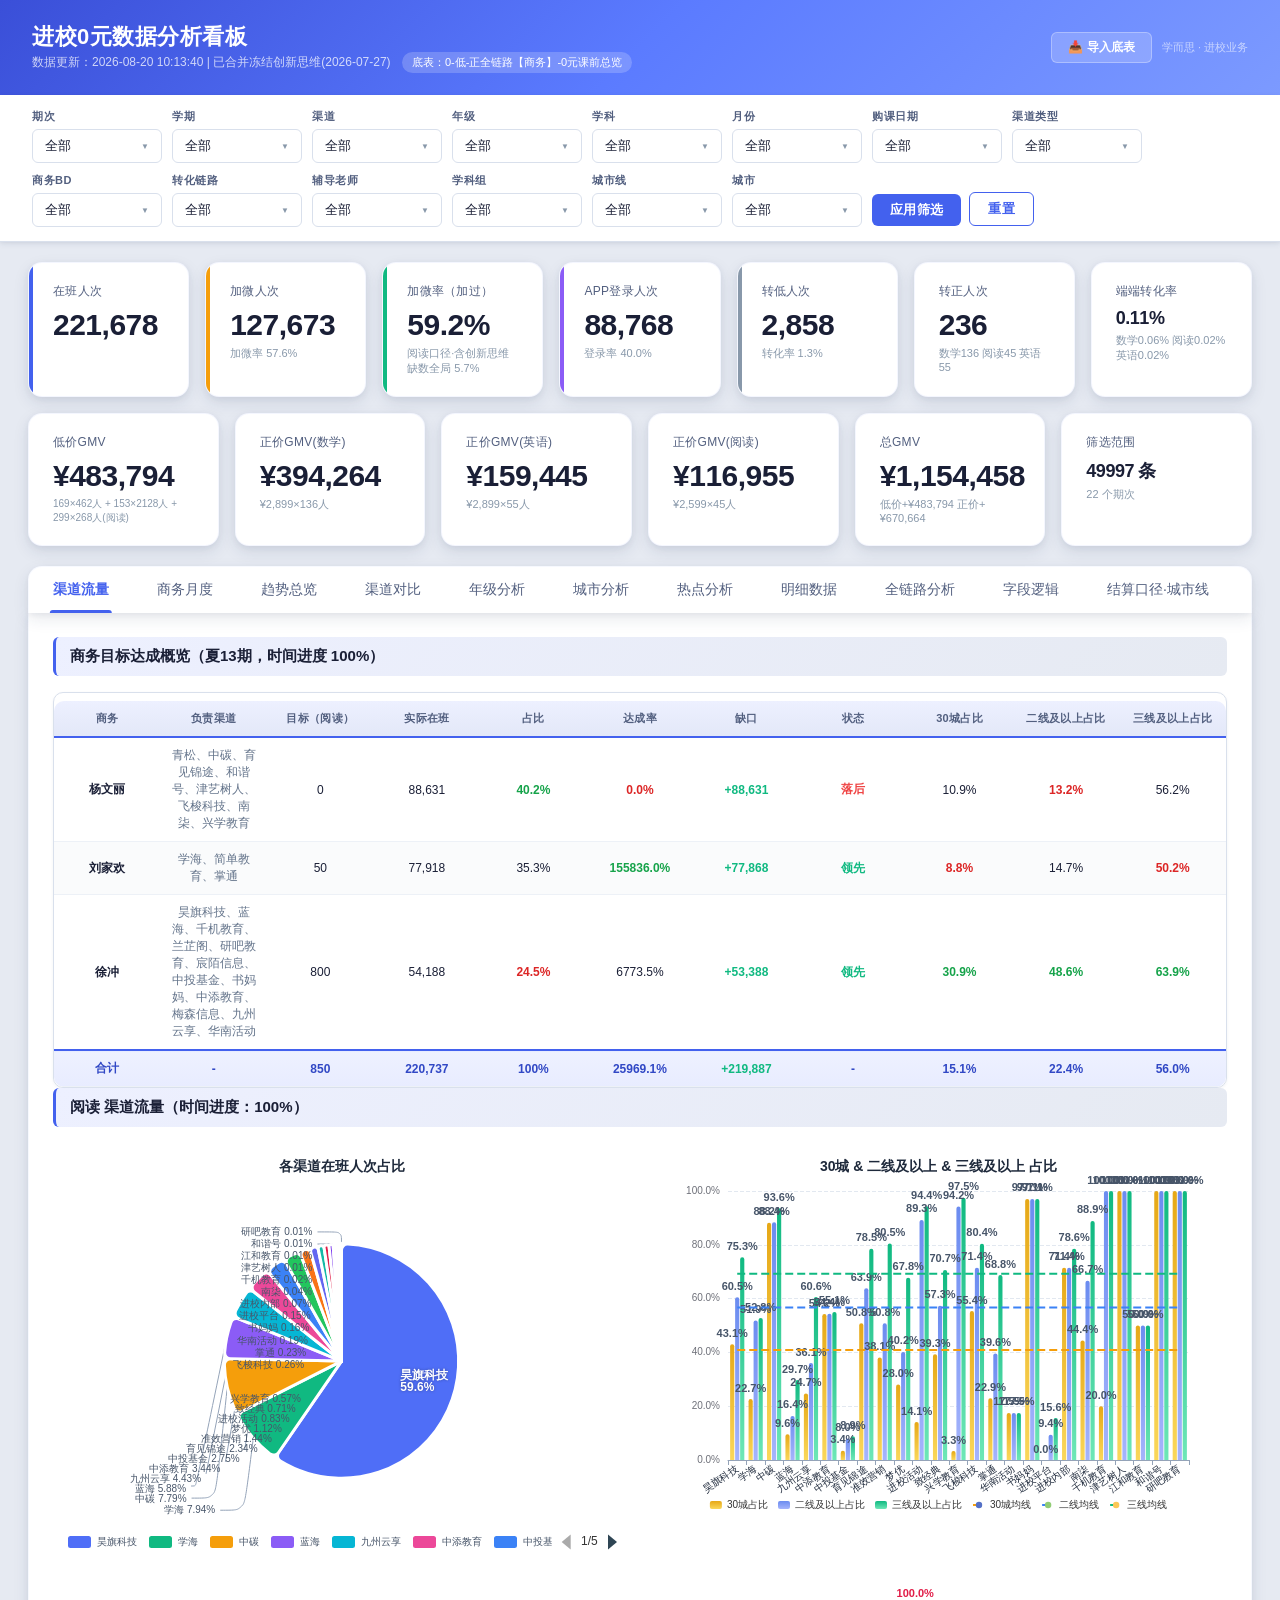
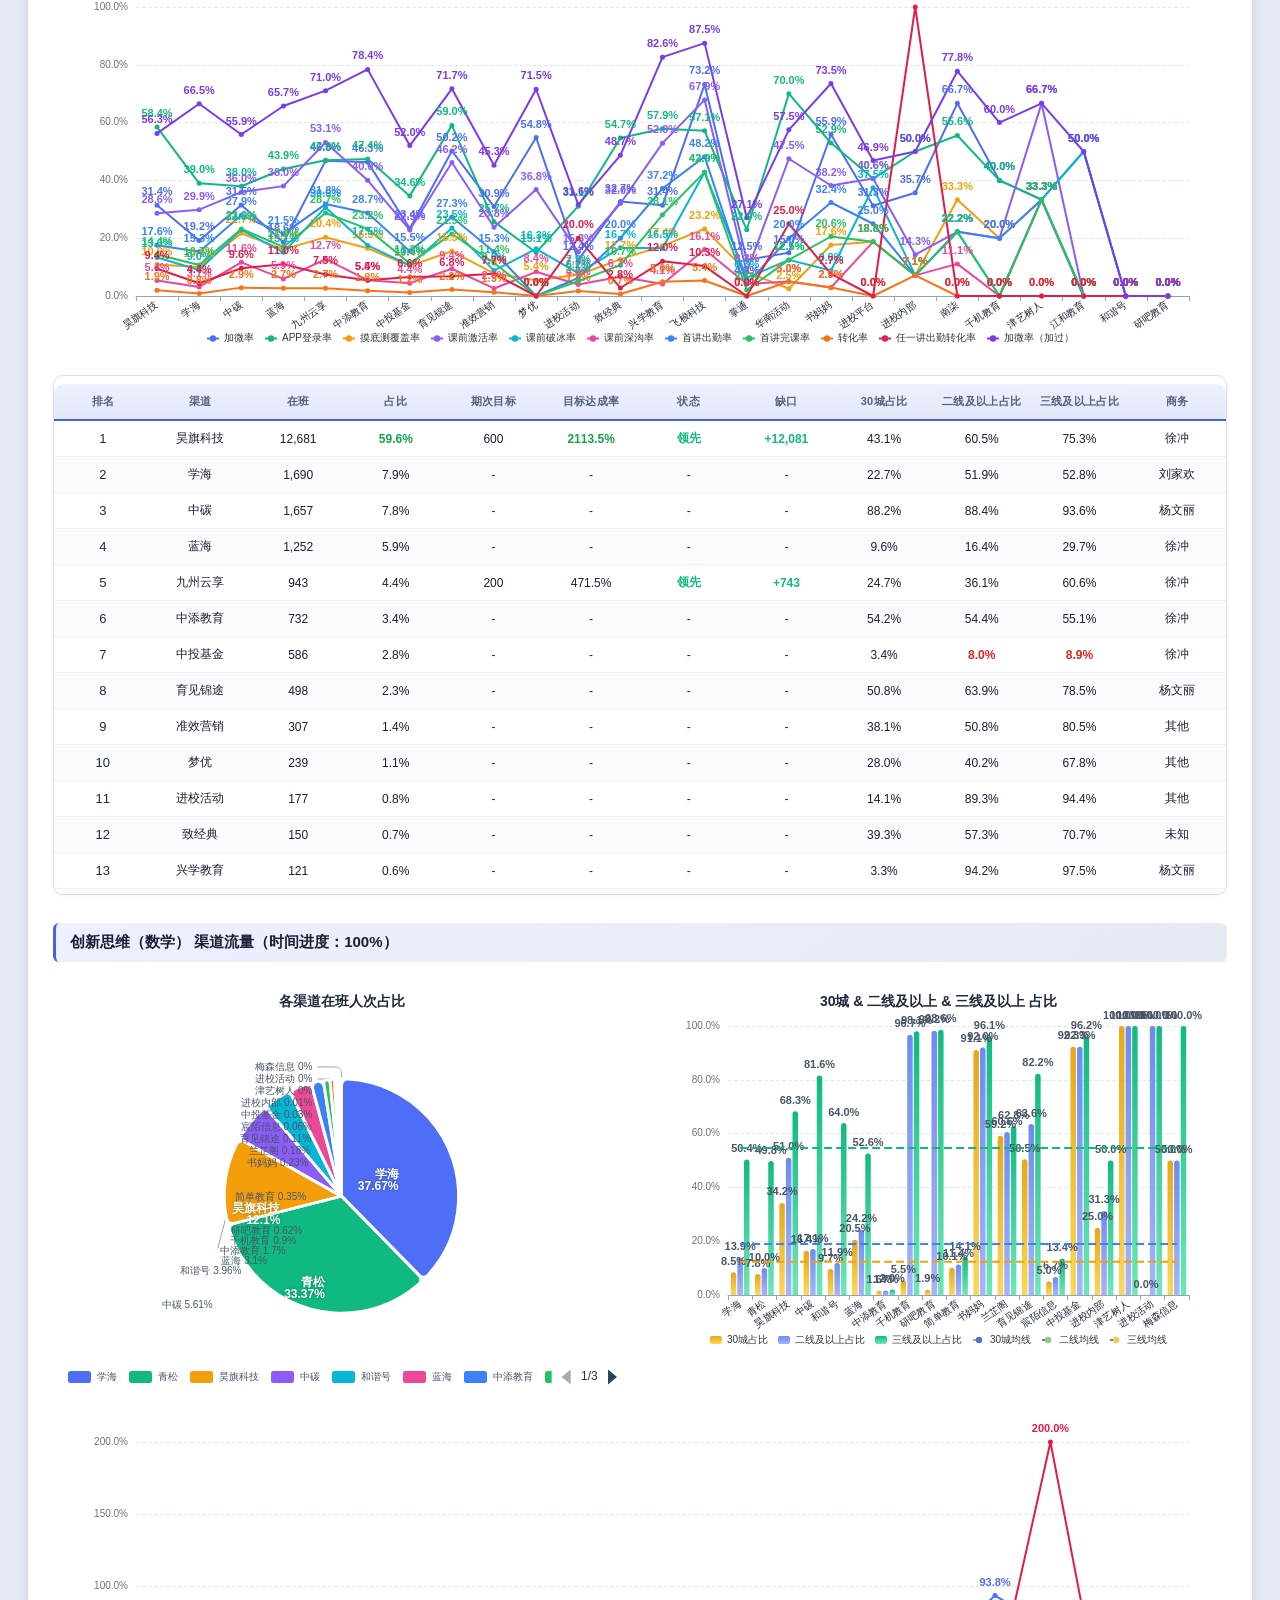
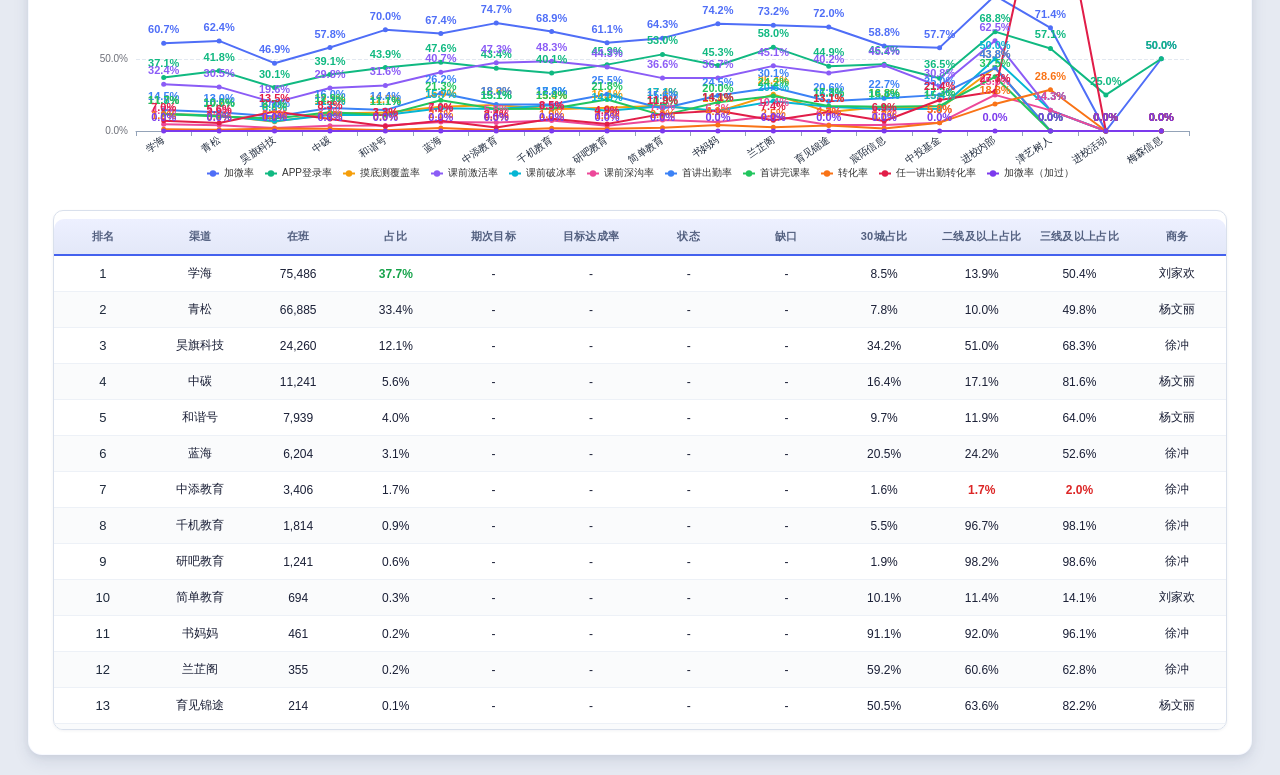
==== index.html @ fed0b04b "fix: 周四起主卡片强制展示数据最新期次，补全夏13-15时间窗口" ====
<!DOCTYPE html>
<html lang="zh-CN">
<head>
<meta charset="UTF-8">
<meta name="viewport" content="width=device-width, initial-scale=1.0">
<title>进校0元数据分析看板</title>
<script>
/*
* Licensed to the Apache Software Foundation (ASF) under one
* or more contributor license agreements.  See the NOTICE file
* distributed with this work for additional information
* regarding copyright ownership.  The ASF licenses this file
* to you under the Apache License, Version 2.0 (the
* "License"); you may not use this file except in compliance
* with the License.  You may obtain a copy of the License at
*
*   http://www.apache.org/licenses/LICENSE-2.0
*
* Unless required by applicable law or agreed to in writing,
* software distributed under the License is distributed on an
* "AS IS" BASIS, WITHOUT WARRANTIES OR CONDITIONS OF ANY
* KIND, either express or implied.  See the License for the
* specific language governing permissions and limitations
* under the License.
*/

!function(t,e){"object"==typeof exports&&"undefined"!=typeof module?e(exports):"function"==typeof define&&define.amd?define(["exports"],e):e((t="undefined"!=typeof globalThis?globalThis:t||self).echarts={})}(this,(function(t){"use strict";
/*! *****************************************************************************
    Copyright (c) Microsoft Corporation.

    Permission to use, copy, modify, and/or distribute this software for any
    purpose with or without fee is hereby granted.

    THE SOFTWARE IS PROVIDED "AS IS" AND THE AUTHOR DISCLAIMS ALL WARRANTIES WITH
    REGARD TO THIS SOFTWARE INCLUDING ALL IMPLIED WARRANTIES OF MERCHANTABILITY
    AND FITNESS. IN NO EVENT SHALL THE AUTHOR BE LIABLE FOR ANY SPECIAL, DIRECT,
    INDIRECT, OR CONSEQUENTIAL DAMAGES OR ANY DAMAGES WHATSOEVER RESULTING FROM
    LOSS OF USE, DATA OR PROFITS, WHETHER IN AN ACTION OF CONTRACT, NEGLIGENCE OR
    OTHER TORTIOUS ACTION, ARISING OUT OF OR IN CONNECTION WITH THE USE OR
    PERFORMANCE OF THIS SOFTWARE.
    ***************************************************************************** */var e=function(t,n){return e=Object.setPrototypeOf||{__proto__:[]}instanceof Array&&function(t,e){t.__proto__=e}||function(t,e){for(var n in e)Object.prototype.hasOwnProperty.call(e,n)&&(t[n]=e[n])},e(t,n)};function n(t,n){if("function"!=typeof n&&null!==n)throw new TypeError("Class extends value "+String(n)+" is not a constructor or null");function i(){this.constructor=t}e(t,n),t.prototype=null===n?Object.create(n):(i.prototype=n.prototype,new i)}var i=function(){this.firefox=!1,this.ie=!1,this.edge=!1,this.newEdge=!1,this.weChat=!1},r=new function(){this.browser=new i,this.node=!1,this.wxa=!1,this.worker=!1,this.svgSupported=!1,this.touchEventsSupported=!1,this.pointerEventsSupported=!1,this.domSupported=!1,this.transformSupported=!1,this.transform3dSupported=!1,this.hasGlobalWindow="undefined"!=typeof window};"object"==typeof wx&&"function"==typeof wx.getSystemInfoSync?(r.wxa=!0,r.touchEventsSupported=!0):"undefined"==typeof document&&"undefined"!=typeof self?r.worker=!0:"undefined"==typeof navigator||0===navigator.userAgent.indexOf("Node.js")?(r.node=!0,r.svgSupported=!0):function(t,e){var n=e.browser,i=t.match(/Firefox\/([\d.]+)/),r=t.match(/MSIE\s([\d.]+)/)||t.match(/Trident\/.+?rv:(([\d.]+))/),o=t.match(/Edge?\/([\d.]+)/),a=/micromessenger/i.test(t);i&&(n.firefox=!0,n.version=i[1]);r&&(n.ie=!0,n.version=r[1]);o&&(n.edge=!0,n.version=o[1],n.newEdge=+o[1].split(".")[0]>18);a&&(n.weChat=!0);e.svgSupported="undefined"!=typeof SVGRect,e.touchEventsSupported="ontouchstart"in window&&!n.ie&&!n.edge,e.pointerEventsSupported="onpointerdown"in window&&(n.edge||n.ie&&+n.version>=11),e.domSupported="undefined"!=typeof document;var s=document.documentElement.style;e.transform3dSupported=(n.ie&&"transition"in s||n.edge||"WebKitCSSMatrix"in window&&"m11"in new WebKitCSSMatrix||"MozPerspective"in s)&&!("OTransition"in s),e.transformSupported=e.transform3dSupported||n.ie&&+n.version>=9}(navigator.userAgent,r);var o="sans-serif",a="12px "+o;var s,l,u=function(t){var e={};if("undefined"==typeof JSON)return e;for(var n=0;n<t.length;n++){var i=String.fromCharCode(n+32),r=(t.charCodeAt(n)-20)/100;e[i]=r}return e}("007LLmW'55;N0500LLLLLLLLLL00NNNLzWW\\\\WQb\\0FWLg\\bWb\\WQ\\WrWWQ000CL5LLFLL0LL**F*gLLLL5F0LF\\FFF5.5N"),h={createCanvas:function(){return"undefined"!=typeof document&&document.createElement("canvas")},measureText:function(t,e){if(!s){var n=h.createCanvas();s=n&&n.getContext("2d")}if(s)return l!==e&&(l=s.font=e||a),s.measureText(t);t=t||"";var i=/(\d+)px/.exec(e=e||a),r=i&&+i[1]||12,o=0;if(e.indexOf("mono")>=0)o=r*t.length;else for(var c=0;c<t.length;c++){var p=u[t[c]];o+=null==p?r:p*r}return{width:o}},loadImage:function(t,e,n){var i=new Image;return i.onload=e,i.onerror=n,i.src=t,i}};function c(t){for(var e in h)t[e]&&(h[e]=t[e])}var p=V(["Function","RegExp","Date","Error","CanvasGradient","CanvasPattern","Image","Canvas"],(function(t,e){return t["[object "+e+"]"]=!0,t}),{}),d=V(["Int8","Uint8","Uint8Clamped","Int16","Uint16","Int32","Uint32","Float32","Float64"],(function(t,e){return t["[object "+e+"Array]"]=!0,t}),{}),f=Object.prototype.toString,g=Array.prototype,y=g.forEach,v=g.filter,m=g.slice,x=g.map,_=function(){}.constructor,b=_?_.prototype:null,w="__proto__",S=2311;function M(){return S++}function I(){for(var t=[],e=0;e<arguments.length;e++)t[e]=arguments[e];"undefined"!=typeof console&&console.error.apply(console,t)}function T(t){if(null==t||"object"!=typeof t)return t;var e=t,n=f.call(t);if("[object Array]"===n){if(!pt(t)){e=[];for(var i=0,r=t.length;i<r;i++)e[i]=T(t[i])}}else if(d[n]){if(!pt(t)){var o=t.constructor;if(o.from)e=o.from(t);else{e=new o(t.length);for(i=0,r=t.length;i<r;i++)e[i]=t[i]}}}else if(!p[n]&&!pt(t)&&!J(t))for(var a in e={},t)t.hasOwnProperty(a)&&a!==w&&(e[a]=T(t[a]));return e}function C(t,e,n){if(!q(e)||!q(t))return n?T(e):t;for(var i in e)if(e.hasOwnProperty(i)&&i!==w){var r=t[i],o=e[i];!q(o)||!q(r)||Y(o)||Y(r)||J(o)||J(r)||K(o)||K(r)||pt(o)||pt(r)?!n&&i in t||(t[i]=T(e[i])):C(r,o,n)}return t}function D(t,e){for(var n=t[0],i=1,r=t.length;i<r;i++)n=C(n,t[i],e);return n}function A(t,e){if(Object.assign)Object.assign(t,e);else for(var n in e)e.hasOwnProperty(n)&&n!==w&&(t[n]=e[n]);return t}function k(t,e,n){for(var i=G(e),r=0;r<i.length;r++){var o=i[r];(n?null!=e[o]:null==t[o])&&(t[o]=e[o])}return t}var L=h.createCanvas;function P(t,e){if(t){if(t.indexOf)return t.indexOf(e);for(var n=0,i=t.length;n<i;n++)if(t[n]===e)return n}return-1}function O(t,e){var n=t.prototype;function i(){}for(var r in i.prototype=e.prototype,t.prototype=new i,n)n.hasOwnProperty(r)&&(t.prototype[r]=n[r]);t.prototype.constructor=t,t.superClass=e}function R(t,e,n){if(t="prototype"in t?t.prototype:t,e="prototype"in e?e.prototype:e,Object.getOwnPropertyNames)for(var i=Object.getOwnPropertyNames(e),r=0;r<i.length;r++){var o=i[r];"constructor"!==o&&(n?null!=e[o]:null==t[o])&&(t[o]=e[o])}else k(t,e,n)}function N(t){return!!t&&("string"!=typeof t&&"number"==typeof t.length)}function E(t,e,n){if(t&&e)if(t.forEach&&t.forEach===y)t.forEach(e,n);else if(t.length===+t.length)for(var i=0,r=t.length;i<r;i++)e.call(n,t[i],i,t);else for(var o in t)t.hasOwnProperty(o)&&e.call(n,t[o],o,t)}function z(t,e,n){if(!t)return[];if(!e)return at(t);if(t.map&&t.map===x)return t.map(e,n);for(var i=[],r=0,o=t.length;r<o;r++)i.push(e.call(n,t[r],r,t));return i}function V(t,e,n,i){if(t&&e){for(var r=0,o=t.length;r<o;r++)n=e.call(i,n,t[r],r,t);return n}}function B(t,e,n){if(!t)return[];if(!e)return at(t);if(t.filter&&t.filter===v)return t.filter(e,n);for(var i=[],r=0,o=t.length;r<o;r++)e.call(n,t[r],r,t)&&i.push(t[r]);return i}function F(t,e,n){if(t&&e)for(var i=0,r=t.length;i<r;i++)if(e.call(n,t[i],i,t))return t[i]}function G(t){if(!t)return[];if(Object.keys)return Object.keys(t);var e=[];for(var n in t)t.hasOwnProperty(n)&&e.push(n);return e}var W=b&&X(b.bind)?b.call.bind(b.bind):function(t,e){for(var n=[],i=2;i<arguments.length;i++)n[i-2]=arguments[i];return function(){return t.apply(e,n.concat(m.call(arguments)))}};function H(t){for(var e=[],n=1;n<arguments.length;n++)e[n-1]=arguments[n];return function(){return t.apply(this,e.concat(m.call(arguments)))}}function Y(t){return Array.isArray?Array.isArray(t):"[object Array]"===f.call(t)}function X(t){return"function"==typeof t}function U(t){return"string"==typeof t}function Z(t){return"[object String]"===f.call(t)}function j(t){return"number"==typeof t}function q(t){var e=typeof t;return"function"===e||!!t&&"object"===e}function K(t){return!!p[f.call(t)]}function $(t){return!!d[f.call(t)]}function J(t){return"object"==typeof t&&"number"==typeof t.nodeType&&"object"==typeof t.ownerDocument}function Q(t){return null!=t.colorStops}function tt(t){return null!=t.image}function et(t){return"[object RegExp]"===f.call(t)}function nt(t){return t!=t}function it(){for(var t=[],e=0;e<arguments.length;e++)t[e]=arguments[e];for(var n=0,i=t.length;n<i;n++)if(null!=t[n])return t[n]}function rt(t,e){return null!=t?t:e}function ot(t,e,n){return null!=t?t:null!=e?e:n}function at(t){for(var e=[],n=1;n<arguments.length;n++)e[n-1]=arguments[n];return m.apply(t,e)}function st(t){if("number"==typeof t)return[t,t,t,t];var e=t.length;return 2===e?[t[0],t[1],t[0],t[1]]:3===e?[t[0],t[1],t[2],t[1]]:t}function lt(t,e){if(!t)throw new Error(e)}function ut(t){return null==t?null:"function"==typeof t.trim?t.trim():t.replace(/^[\s\uFEFF\xA0]+|[\s\uFEFF\xA0]+$/g,"")}var ht="__ec_primitive__";function ct(t){t[ht]=!0}function pt(t){return t[ht]}var dt=function(){function t(){this.data={}}return t.prototype.delete=function(t){var e=this.has(t);return e&&delete this.data[t],e},t.prototype.has=function(t){return this.data.hasOwnProperty(t)},t.prototype.get=function(t){return this.data[t]},t.prototype.set=function(t,e){return this.data[t]=e,this},t.prototype.keys=function(){return G(this.data)},t.prototype.forEach=function(t){var e=this.data;for(var n in e)e.hasOwnProperty(n)&&t(e[n],n)},t}(),ft="function"==typeof Map;var gt=function(){function t(e){var n=Y(e);this.data=ft?new Map:new dt;var i=this;function r(t,e){n?i.set(t,e):i.set(e,t)}e instanceof t?e.each(r):e&&E(e,r)}return t.prototype.hasKey=function(t){return this.data.has(t)},t.prototype.get=function(t){return this.data.get(t)},t.prototype.set=function(t,e){return this.data.set(t,e),e},t.prototype.each=function(t,e){this.data.forEach((function(n,i){t.call(e,n,i)}))},t.prototype.keys=function(){var t=this.data.keys();return ft?Array.from(t):t},t.prototype.removeKey=function(t){this.data.delete(t)},t}();function yt(t){return new gt(t)}function vt(t,e){for(var n=new t.constructor(t.length+e.length),i=0;i<t.length;i++)n[i]=t[i];var r=t.length;for(i=0;i<e.length;i++)n[i+r]=e[i];return n}function mt(t,e){var n;if(Object.create)n=Object.create(t);else{var i=function(){};i.prototype=t,n=new i}return e&&A(n,e),n}function xt(t){var e=t.style;e.webkitUserSelect="none",e.userSelect="none",e.webkitTapHighlightColor="rgba(0,0,0,0)",e["-webkit-touch-callout"]="none"}function _t(t,e){return t.hasOwnProperty(e)}function bt(){}var wt=180/Math.PI,St=Object.freeze({__proto__:null,guid:M,logError:I,clone:T,merge:C,mergeAll:D,extend:A,defaults:k,createCanvas:L,indexOf:P,inherits:O,mixin:R,isArrayLike:N,each:E,map:z,reduce:V,filter:B,find:F,keys:G,bind:W,curry:H,isArray:Y,isFunction:X,isString:U,isStringSafe:Z,isNumber:j,isObject:q,isBuiltInObject:K,isTypedArray:$,isDom:J,isGradientObject:Q,isImagePatternObject:tt,isRegExp:et,eqNaN:nt,retrieve:it,retrieve2:rt,retrieve3:ot,slice:at,normalizeCssArray:st,assert:lt,trim:ut,setAsPrimitive:ct,isPrimitive:pt,HashMap:gt,createHashMap:yt,concatArray:vt,createObject:mt,disableUserSelect:xt,hasOwn:_t,noop:bt,RADIAN_TO_DEGREE:wt});function Mt(t,e){return null==t&&(t=0),null==e&&(e=0),[t,e]}function It(t,e){return t[0]=e[0],t[1]=e[1],t}function Tt(t){return[t[0],t[1]]}function Ct(t,e,n){return t[0]=e,t[1]=n,t}function Dt(t,e,n){return t[0]=e[0]+n[0],t[1]=e[1]+n[1],t}function At(t,e,n,i){return t[0]=e[0]+n[0]*i,t[1]=e[1]+n[1]*i,t}function kt(t,e,n){return t[0]=e[0]-n[0],t[1]=e[1]-n[1],t}function Lt(t){return Math.sqrt(Ot(t))}var Pt=Lt;function Ot(t){return t[0]*t[0]+t[1]*t[1]}var Rt=Ot;function Nt(t,e,n){return t[0]=e[0]*n,t[1]=e[1]*n,t}function Et(t,e){var n=Lt(e);return 0===n?(t[0]=0,t[1]=0):(t[0]=e[0]/n,t[1]=e[1]/n),t}function zt(t,e){return Math.sqrt((t[0]-e[0])*(t[0]-e[0])+(t[1]-e[1])*(t[1]-e[1]))}var Vt=zt;function Bt(t,e){return(t[0]-e[0])*(t[0]-e[0])+(t[1]-e[1])*(t[1]-e[1])}var Ft=Bt;function Gt(t,e,n,i){return t[0]=e[0]+i*(n[0]-e[0]),t[1]=e[1]+i*(n[1]-e[1]),t}function Wt(t,e,n){var i=e[0],r=e[1];return t[0]=n[0]*i+n[2]*r+n[4],t[1]=n[1]*i+n[3]*r+n[5],t}function Ht(t,e,n){return t[0]=Math.min(e[0],n[0]),t[1]=Math.min(e[1],n[1]),t}function Yt(t,e,n){return t[0]=Math.max(e[0],n[0]),t[1]=Math.max(e[1],n[1]),t}var Xt=Object.freeze({__proto__:null,create:Mt,copy:It,clone:Tt,set:Ct,add:Dt,scaleAndAdd:At,sub:kt,len:Lt,length:Pt,lenSquare:Ot,lengthSquare:Rt,mul:function(t,e,n){return t[0]=e[0]*n[0],t[1]=e[1]*n[1],t},div:function(t,e,n){return t[0]=e[0]/n[0],t[1]=e[1]/n[1],t},dot:function(t,e){return t[0]*e[0]+t[1]*e[1]},scale:Nt,normalize:Et,distance:zt,dist:Vt,distanceSquare:Bt,distSquare:Ft,negate:function(t,e){return t[0]=-e[0],t[1]=-e[1],t},lerp:Gt,applyTransform:Wt,min:Ht,max:Yt}),Ut=function(t,e){this.target=t,this.topTarget=e&&e.topTarget},Zt=function(){function t(t){this.handler=t,t.on("mousedown",this._dragStart,this),t.on("mousemove",this._drag,this),t.on("mouseup",this._dragEnd,this)}return t.prototype._dragStart=function(t){for(var e=t.target;e&&!e.draggable;)e=e.parent||e.__hostTarget;e&&(this._draggingTarget=e,e.dragging=!0,this._x=t.offsetX,this._y=t.offsetY,this.handler.dispatchToElement(new Ut(e,t),"dragstart",t.event))},t.prototype._drag=function(t){var e=this._draggingTarget;if(e){var n=t.offsetX,i=t.offsetY,r=n-this._x,o=i-this._y;this._x=n,this._y=i,e.drift(r,o,t),this.handler.dispatchToElement(new Ut(e,t),"drag",t.event);var a=this.handler.findHover(n,i,e).target,s=this._dropTarget;this._dropTarget=a,e!==a&&(s&&a!==s&&this.handler.dispatchToElement(new Ut(s,t),"dragleave",t.event),a&&a!==s&&this.handler.dispatchToElement(new Ut(a,t),"dragenter",t.event))}},t.prototype._dragEnd=function(t){var e=this._draggingTarget;e&&(e.dragging=!1),this.handler.dispatchToElement(new Ut(e,t),"dragend",t.event),this._dropTarget&&this.handler.dispatchToElement(new Ut(this._dropTarget,t),"drop",t.event),this._draggingTarget=null,this._dropTarget=null},t}(),jt=function(){function t(t){t&&(this._$eventProcessor=t)}return t.prototype.on=function(t,e,n,i){this._$handlers||(this._$handlers={});var r=this._$handlers;if("function"==typeof e&&(i=n,n=e,e=null),!n||!t)return this;var o=this._$eventProcessor;null!=e&&o&&o.normalizeQuery&&(e=o.normalizeQuery(e)),r[t]||(r[t]=[]);for(var a=0;a<r[t].length;a++)if(r[t][a].h===n)return this;var s={h:n,query:e,ctx:i||this,callAtLast:n.zrEventfulCallAtLast},l=r[t].length-1,u=r[t][l];return u&&u.callAtLast?r[t].splice(l,0,s):r[t].push(s),this},t.prototype.isSilent=function(t){var e=this._$handlers;return!e||!e[t]||!e[t].length},t.prototype.off=function(t,e){var n=this._$handlers;if(!n)return this;if(!t)return this._$handlers={},this;if(e){if(n[t]){for(var i=[],r=0,o=n[t].length;r<o;r++)n[t][r].h!==e&&i.push(n[t][r]);n[t]=i}n[t]&&0===n[t].length&&delete n[t]}else delete n[t];return this},t.prototype.trigger=function(t){for(var e=[],n=1;n<arguments.length;n++)e[n-1]=arguments[n];if(!this._$handlers)return this;var i=this._$handlers[t],r=this._$eventProcessor;if(i)for(var o=e.length,a=i.length,s=0;s<a;s++){var l=i[s];if(!r||!r.filter||null==l.query||r.filter(t,l.query))switch(o){case 0:l.h.call(l.ctx);break;case 1:l.h.call(l.ctx,e[0]);break;case 2:l.h.call(l.ctx,e[0],e[1]);break;default:l.h.apply(l.ctx,e)}}return r&&r.afterTrigger&&r.afterTrigger(t),this},t.prototype.triggerWithContext=function(t){for(var e=[],n=1;n<arguments.length;n++)e[n-1]=arguments[n];if(!this._$handlers)return this;var i=this._$handlers[t],r=this._$eventProcessor;if(i)for(var o=e.length,a=e[o-1],s=i.length,l=0;l<s;l++){var u=i[l];if(!r||!r.filter||null==u.query||r.filter(t,u.query))switch(o){case 0:u.h.call(a);break;case 1:u.h.call(a,e[0]);break;case 2:u.h.call(a,e[0],e[1]);break;default:u.h.apply(a,e.slice(1,o-1))}}return r&&r.afterTrigger&&r.afterTrigger(t),this},t}(),qt=Math.log(2);function Kt(t,e,n,i,r,o){var a=i+"-"+r,s=t.length;if(o.hasOwnProperty(a))return o[a];if(1===e){var l=Math.round(Math.log((1<<s)-1&~r)/qt);return t[n][l]}for(var u=i|1<<n,h=n+1;i&1<<h;)h++;for(var c=0,p=0,d=0;p<s;p++){var f=1<<p;f&r||(c+=(d%2?-1:1)*t[n][p]*Kt(t,e-1,h,u,r|f,o),d++)}return o[a]=c,c}function $t(t,e){var n=[[t[0],t[1],1,0,0,0,-e[0]*t[0],-e[0]*t[1]],[0,0,0,t[0],t[1],1,-e[1]*t[0],-e[1]*t[1]],[t[2],t[3],1,0,0,0,-e[2]*t[2],-e[2]*t[3]],[0,0,0,t[2],t[3],1,-e[3]*t[2],-e[3]*t[3]],[t[4],t[5],1,0,0,0,-e[4]*t[4],-e[4]*t[5]],[0,0,0,t[4],t[5],1,-e[5]*t[4],-e[5]*t[5]],[t[6],t[7],1,0,0,0,-e[6]*t[6],-e[6]*t[7]],[0,0,0,t[6],t[7],1,-e[7]*t[6],-e[7]*t[7]]],i={},r=Kt(n,8,0,0,0,i);if(0!==r){for(var o=[],a=0;a<8;a++)for(var s=0;s<8;s++)null==o[s]&&(o[s]=0),o[s]+=((a+s)%2?-1:1)*Kt(n,7,0===a?1:0,1<<a,1<<s,i)/r*e[a];return function(t,e,n){var i=e*o[6]+n*o[7]+1;t[0]=(e*o[0]+n*o[1]+o[2])/i,t[1]=(e*o[3]+n*o[4]+o[5])/i}}}var Jt="___zrEVENTSAVED",Qt=[];function te(t,e,n,i,o){if(e.getBoundingClientRect&&r.domSupported&&!ee(e)){var a=e[Jt]||(e[Jt]={}),s=function(t,e){var n=e.markers;if(n)return n;n=e.markers=[];for(var i=["left","right"],r=["top","bottom"],o=0;o<4;o++){var a=document.createElement("div"),s=o%2,l=(o>>1)%2;a.style.cssText=["position: absolute","visibility: hidden","padding: 0","margin: 0","border-width: 0","user-select: none","width:0","height:0",i[s]+":0",r[l]+":0",i[1-s]+":auto",r[1-l]+":auto",""].join("!important;"),t.appendChild(a),n.push(a)}return n}(e,a),l=function(t,e,n){for(var i=n?"invTrans":"trans",r=e[i],o=e.srcCoords,a=[],s=[],l=!0,u=0;u<4;u++){var h=t[u].getBoundingClientRect(),c=2*u,p=h.left,d=h.top;a.push(p,d),l=l&&o&&p===o[c]&&d===o[c+1],s.push(t[u].offsetLeft,t[u].offsetTop)}return l&&r?r:(e.srcCoords=a,e[i]=n?$t(s,a):$t(a,s))}(s,a,o);if(l)return l(t,n,i),!0}return!1}function ee(t){return"CANVAS"===t.nodeName.toUpperCase()}var ne=/([&<>"'])/g,ie={"&":"&amp;","<":"&lt;",">":"&gt;",'"':"&quot;","'":"&#39;"};function re(t){return null==t?"":(t+"").replace(ne,(function(t,e){return ie[e]}))}var oe=/^(?:mouse|pointer|contextmenu|drag|drop)|click/,ae=[],se=r.browser.firefox&&+r.browser.version.split(".")[0]<39;function le(t,e,n,i){return n=n||{},i?ue(t,e,n):se&&null!=e.layerX&&e.layerX!==e.offsetX?(n.zrX=e.layerX,n.zrY=e.layerY):null!=e.offsetX?(n.zrX=e.offsetX,n.zrY=e.offsetY):ue(t,e,n),n}function ue(t,e,n){if(r.domSupported&&t.getBoundingClientRect){var i=e.clientX,o=e.clientY;if(ee(t)){var a=t.getBoundingClientRect();return n.zrX=i-a.left,void(n.zrY=o-a.top)}if(te(ae,t,i,o))return n.zrX=ae[0],void(n.zrY=ae[1])}n.zrX=n.zrY=0}function he(t){return t||window.event}function ce(t,e,n){if(null!=(e=he(e)).zrX)return e;var i=e.type;if(i&&i.indexOf("touch")>=0){var r="touchend"!==i?e.targetTouches[0]:e.changedTouches[0];r&&le(t,r,e,n)}else{le(t,e,e,n);var o=function(t){var e=t.wheelDelta;if(e)return e;var n=t.deltaX,i=t.deltaY;if(null==n||null==i)return e;return 3*(0!==i?Math.abs(i):Math.abs(n))*(i>0?-1:i<0?1:n>0?-1:1)}(e);e.zrDelta=o?o/120:-(e.detail||0)/3}var a=e.button;return null==e.which&&void 0!==a&&oe.test(e.type)&&(e.which=1&a?1:2&a?3:4&a?2:0),e}function pe(t,e,n,i){t.addEventListener(e,n,i)}var de=function(t){t.preventDefault(),t.stopPropagation(),t.cancelBubble=!0};function fe(t){return 2===t.which||3===t.which}var ge=function(){function t(){this._track=[]}return t.prototype.recognize=function(t,e,n){return this._doTrack(t,e,n),this._recognize(t)},t.prototype.clear=function(){return this._track.length=0,this},t.prototype._doTrack=function(t,e,n){var i=t.touches;if(i){for(var r={points:[],touches:[],target:e,event:t},o=0,a=i.length;o<a;o++){var s=i[o],l=le(n,s,{});r.points.push([l.zrX,l.zrY]),r.touches.push(s)}this._track.push(r)}},t.prototype._recognize=function(t){for(var e in ve)if(ve.hasOwnProperty(e)){var n=ve[e](this._track,t);if(n)return n}},t}();function ye(t){var e=t[1][0]-t[0][0],n=t[1][1]-t[0][1];return Math.sqrt(e*e+n*n)}var ve={pinch:function(t,e){var n=t.length;if(n){var i,r=(t[n-1]||{}).points,o=(t[n-2]||{}).points||r;if(o&&o.length>1&&r&&r.length>1){var a=ye(r)/ye(o);!isFinite(a)&&(a=1),e.pinchScale=a;var s=[((i=r)[0][0]+i[1][0])/2,(i[0][1]+i[1][1])/2];return e.pinchX=s[0],e.pinchY=s[1],{type:"pinch",target:t[0].target,event:e}}}}};function me(){return[1,0,0,1,0,0]}function xe(t){return t[0]=1,t[1]=0,t[2]=0,t[3]=1,t[4]=0,t[5]=0,t}function _e(t,e){return t[0]=e[0],t[1]=e[1],t[2]=e[2],t[3]=e[3],t[4]=e[4],t[5]=e[5],t}function be(t,e,n){var i=e[0]*n[0]+e[2]*n[1],r=e[1]*n[0]+e[3]*n[1],o=e[0]*n[2]+e[2]*n[3],a=e[1]*n[2]+e[3]*n[3],s=e[0]*n[4]+e[2]*n[5]+e[4],l=e[1]*n[4]+e[3]*n[5]+e[5];return t[0]=i,t[1]=r,t[2]=o,t[3]=a,t[4]=s,t[5]=l,t}function we(t,e,n){return t[0]=e[0],t[1]=e[1],t[2]=e[2],t[3]=e[3],t[4]=e[4]+n[0],t[5]=e[5]+n[1],t}function Se(t,e,n,i){void 0===i&&(i=[0,0]);var r=e[0],o=e[2],a=e[4],s=e[1],l=e[3],u=e[5],h=Math.sin(n),c=Math.cos(n);return t[0]=r*c+s*h,t[1]=-r*h+s*c,t[2]=o*c+l*h,t[3]=-o*h+c*l,t[4]=c*(a-i[0])+h*(u-i[1])+i[0],t[5]=c*(u-i[1])-h*(a-i[0])+i[1],t}function Me(t,e,n){var i=n[0],r=n[1];return t[0]=e[0]*i,t[1]=e[1]*r,t[2]=e[2]*i,t[3]=e[3]*r,t[4]=e[4]*i,t[5]=e[5]*r,t}function Ie(t,e){var n=e[0],i=e[2],r=e[4],o=e[1],a=e[3],s=e[5],l=n*a-o*i;return l?(l=1/l,t[0]=a*l,t[1]=-o*l,t[2]=-i*l,t[3]=n*l,t[4]=(i*s-a*r)*l,t[5]=(o*r-n*s)*l,t):null}function Te(t){var e=[1,0,0,1,0,0];return _e(e,t),e}var Ce=Object.freeze({__proto__:null,create:me,identity:xe,copy:_e,mul:be,translate:we,rotate:Se,scale:Me,invert:Ie,clone:Te}),De=function(){function t(t,e){this.x=t||0,this.y=e||0}return t.prototype.copy=function(t){return this.x=t.x,this.y=t.y,this},t.prototype.clone=function(){return new t(this.x,this.y)},t.prototype.set=function(t,e){return this.x=t,this.y=e,this},t.prototype.equal=function(t){return t.x===this.x&&t.y===this.y},t.prototype.add=function(t){return this.x+=t.x,this.y+=t.y,this},t.prototype.scale=function(t){this.x*=t,this.y*=t},t.prototype.scaleAndAdd=function(t,e){this.x+=t.x*e,this.y+=t.y*e},t.prototype.sub=function(t){return this.x-=t.x,this.y-=t.y,this},t.prototype.dot=function(t){return this.x*t.x+this.y*t.y},t.prototype.len=function(){return Math.sqrt(this.x*this.x+this.y*this.y)},t.prototype.lenSquare=function(){return this.x*this.x+this.y*this.y},t.prototype.normalize=function(){var t=this.len();return this.x/=t,this.y/=t,this},t.prototype.distance=function(t){var e=this.x-t.x,n=this.y-t.y;return Math.sqrt(e*e+n*n)},t.prototype.distanceSquare=function(t){var e=this.x-t.x,n=this.y-t.y;return e*e+n*n},t.prototype.negate=function(){return this.x=-this.x,this.y=-this.y,this},t.prototype.transform=function(t){if(t){var e=this.x,n=this.y;return this.x=t[0]*e+t[2]*n+t[4],this.y=t[1]*e+t[3]*n+t[5],this}},t.prototype.toArray=function(t){return t[0]=this.x,t[1]=this.y,t},t.prototype.fromArray=function(t){this.x=t[0],this.y=t[1]},t.set=function(t,e,n){t.x=e,t.y=n},t.copy=function(t,e){t.x=e.x,t.y=e.y},t.len=function(t){return Math.sqrt(t.x*t.x+t.y*t.y)},t.lenSquare=function(t){return t.x*t.x+t.y*t.y},t.dot=function(t,e){return t.x*e.x+t.y*e.y},t.add=function(t,e,n){t.x=e.x+n.x,t.y=e.y+n.y},t.sub=function(t,e,n){t.x=e.x-n.x,t.y=e.y-n.y},t.scale=function(t,e,n){t.x=e.x*n,t.y=e.y*n},t.scaleAndAdd=function(t,e,n,i){t.x=e.x+n.x*i,t.y=e.y+n.y*i},t.lerp=function(t,e,n,i){var r=1-i;t.x=r*e.x+i*n.x,t.y=r*e.y+i*n.y},t}(),Ae=Math.min,ke=Math.max,Le=new De,Pe=new De,Oe=new De,Re=new De,Ne=new De,Ee=new De,ze=function(){function t(t,e,n,i){n<0&&(t+=n,n=-n),i<0&&(e+=i,i=-i),this.x=t,this.y=e,this.width=n,this.height=i}return t.prototype.union=function(t){var e=Ae(t.x,this.x),n=Ae(t.y,this.y);isFinite(this.x)&&isFinite(this.width)?this.width=ke(t.x+t.width,this.x+this.width)-e:this.width=t.width,isFinite(this.y)&&isFinite(this.height)?this.height=ke(t.y+t.height,this.y+this.height)-n:this.height=t.height,this.x=e,this.y=n},t.prototype.applyTransform=function(e){t.applyTransform(this,this,e)},t.prototype.calculateTransform=function(t){var e=this,n=t.width/e.width,i=t.height/e.height,r=[1,0,0,1,0,0];return we(r,r,[-e.x,-e.y]),Me(r,r,[n,i]),we(r,r,[t.x,t.y]),r},t.prototype.intersect=function(e,n){if(!e)return!1;e instanceof t||(e=t.create(e));var i=this,r=i.x,o=i.x+i.width,a=i.y,s=i.y+i.height,l=e.x,u=e.x+e.width,h=e.y,c=e.y+e.height,p=!(o<l||u<r||s<h||c<a);if(n){var d=1/0,f=0,g=Math.abs(o-l),y=Math.abs(u-r),v=Math.abs(s-h),m=Math.abs(c-a),x=Math.min(g,y),_=Math.min(v,m);o<l||u<r?x>f&&(f=x,g<y?De.set(Ee,-g,0):De.set(Ee,y,0)):x<d&&(d=x,g<y?De.set(Ne,g,0):De.set(Ne,-y,0)),s<h||c<a?_>f&&(f=_,v<m?De.set(Ee,0,-v):De.set(Ee,0,m)):x<d&&(d=x,v<m?De.set(Ne,0,v):De.set(Ne,0,-m))}return n&&De.copy(n,p?Ne:Ee),p},t.prototype.contain=function(t,e){var n=this;return t>=n.x&&t<=n.x+n.width&&e>=n.y&&e<=n.y+n.height},t.prototype.clone=function(){return new t(this.x,this.y,this.width,this.height)},t.prototype.copy=function(e){t.copy(this,e)},t.prototype.plain=function(){return{x:this.x,y:this.y,width:this.width,height:this.height}},t.prototype.isFinite=function(){return isFinite(this.x)&&isFinite(this.y)&&isFinite(this.width)&&isFinite(this.height)},t.prototype.isZero=function(){return 0===this.width||0===this.height},t.create=function(e){return new t(e.x,e.y,e.width,e.height)},t.copy=function(t,e){t.x=e.x,t.y=e.y,t.width=e.width,t.height=e.height},t.applyTransform=function(e,n,i){if(i){if(i[1]<1e-5&&i[1]>-1e-5&&i[2]<1e-5&&i[2]>-1e-5){var r=i[0],o=i[3],a=i[4],s=i[5];return e.x=n.x*r+a,e.y=n.y*o+s,e.width=n.width*r,e.height=n.height*o,e.width<0&&(e.x+=e.width,e.width=-e.width),void(e.height<0&&(e.y+=e.height,e.height=-e.height))}Le.x=Oe.x=n.x,Le.y=Re.y=n.y,Pe.x=Re.x=n.x+n.width,Pe.y=Oe.y=n.y+n.height,Le.transform(i),Re.transform(i),Pe.transform(i),Oe.transform(i),e.x=Ae(Le.x,Pe.x,Oe.x,Re.x),e.y=Ae(Le.y,Pe.y,Oe.y,Re.y);var l=ke(Le.x,Pe.x,Oe.x,Re.x),u=ke(Le.y,Pe.y,Oe.y,Re.y);e.width=l-e.x,e.height=u-e.y}else e!==n&&t.copy(e,n)},t}(),Ve="silent";function Be(){de(this.event)}var Fe=function(t){function e(){var e=null!==t&&t.apply(this,arguments)||this;return e.handler=null,e}return n(e,t),e.prototype.dispose=function(){},e.prototype.setCursor=function(){},e}(jt),Ge=function(t,e){this.x=t,this.y=e},We=["click","dblclick","mousewheel","mouseout","mouseup","mousedown","mousemove","contextmenu"],He=new ze(0,0,0,0),Ye=function(t){function e(e,n,i,r,o){var a=t.call(this)||this;return a._hovered=new Ge(0,0),a.storage=e,a.painter=n,a.painterRoot=r,a._pointerSize=o,i=i||new Fe,a.proxy=null,a.setHandlerProxy(i),a._draggingMgr=new Zt(a),a}return n(e,t),e.prototype.setHandlerProxy=function(t){this.proxy&&this.proxy.dispose(),t&&(E(We,(function(e){t.on&&t.on(e,this[e],this)}),this),t.handler=this),this.proxy=t},e.prototype.mousemove=function(t){var e=t.zrX,n=t.zrY,i=Ze(this,e,n),r=this._hovered,o=r.target;o&&!o.__zr&&(o=(r=this.findHover(r.x,r.y)).target);var a=this._hovered=i?new Ge(e,n):this.findHover(e,n),s=a.target,l=this.proxy;l.setCursor&&l.setCursor(s?s.cursor:"default"),o&&s!==o&&this.dispatchToElement(r,"mouseout",t),this.dispatchToElement(a,"mousemove",t),s&&s!==o&&this.dispatchToElement(a,"mouseover",t)},e.prototype.mouseout=function(t){var e=t.zrEventControl;"only_globalout"!==e&&this.dispatchToElement(this._hovered,"mouseout",t),"no_globalout"!==e&&this.trigger("globalout",{type:"globalout",event:t})},e.prototype.resize=function(){this._hovered=new Ge(0,0)},e.prototype.dispatch=function(t,e){var n=this[t];n&&n.call(this,e)},e.prototype.dispose=function(){this.proxy.dispose(),this.storage=null,this.proxy=null,this.painter=null},e.prototype.setCursorStyle=function(t){var e=this.proxy;e.setCursor&&e.setCursor(t)},e.prototype.dispatchToElement=function(t,e,n){var i=(t=t||{}).target;if(!i||!i.silent){for(var r="on"+e,o=function(t,e,n){return{type:t,event:n,target:e.target,topTarget:e.topTarget,cancelBubble:!1,offsetX:n.zrX,offsetY:n.zrY,gestureEvent:n.gestureEvent,pinchX:n.pinchX,pinchY:n.pinchY,pinchScale:n.pinchScale,wheelDelta:n.zrDelta,zrByTouch:n.zrByTouch,which:n.which,stop:Be}}(e,t,n);i&&(i[r]&&(o.cancelBubble=!!i[r].call(i,o)),i.trigger(e,o),i=i.__hostTarget?i.__hostTarget:i.parent,!o.cancelBubble););o.cancelBubble||(this.trigger(e,o),this.painter&&this.painter.eachOtherLayer&&this.painter.eachOtherLayer((function(t){"function"==typeof t[r]&&t[r].call(t,o),t.trigger&&t.trigger(e,o)})))}},e.prototype.findHover=function(t,e,n){var i=this.storage.getDisplayList(),r=new Ge(t,e);if(Ue(i,r,t,e,n),this._pointerSize&&!r.target){for(var o=[],a=this._pointerSize,s=a/2,l=new ze(t-s,e-s,a,a),u=i.length-1;u>=0;u--){var h=i[u];h===n||h.ignore||h.ignoreCoarsePointer||h.parent&&h.parent.ignoreCoarsePointer||(He.copy(h.getBoundingRect()),h.transform&&He.applyTransform(h.transform),He.intersect(l)&&o.push(h))}if(o.length)for(var c=Math.PI/12,p=2*Math.PI,d=0;d<s;d+=4)for(var f=0;f<p;f+=c){if(Ue(o,r,t+d*Math.cos(f),e+d*Math.sin(f),n),r.target)return r}}return r},e.prototype.processGesture=function(t,e){this._gestureMgr||(this._gestureMgr=new ge);var n=this._gestureMgr;"start"===e&&n.clear();var i=n.recognize(t,this.findHover(t.zrX,t.zrY,null).target,this.proxy.dom);if("end"===e&&n.clear(),i){var r=i.type;t.gestureEvent=r;var o=new Ge;o.target=i.target,this.dispatchToElement(o,r,i.event)}},e}(jt);function Xe(t,e,n){if(t[t.rectHover?"rectContain":"contain"](e,n)){for(var i=t,r=void 0,o=!1;i;){if(i.ignoreClip&&(o=!0),!o){var a=i.getClipPath();if(a&&!a.contain(e,n))return!1}i.silent&&(r=!0);var s=i.__hostTarget;i=s||i.parent}return!r||Ve}return!1}function Ue(t,e,n,i,r){for(var o=t.length-1;o>=0;o--){var a=t[o],s=void 0;if(a!==r&&!a.ignore&&(s=Xe(a,n,i))&&(!e.topTarget&&(e.topTarget=a),s!==Ve)){e.target=a;break}}}function Ze(t,e,n){var i=t.painter;return e<0||e>i.getWidth()||n<0||n>i.getHeight()}E(["click","mousedown","mouseup","mousewheel","dblclick","contextmenu"],(function(t){Ye.prototype[t]=function(e){var n,i,r=e.zrX,o=e.zrY,a=Ze(this,r,o);if("mouseup"===t&&a||(i=(n=this.findHover(r,o)).target),"mousedown"===t)this._downEl=i,this._downPoint=[e.zrX,e.zrY],this._upEl=i;else if("mouseup"===t)this._upEl=i;else if("click"===t){if(this._downEl!==this._upEl||!this._downPoint||Vt(this._downPoint,[e.zrX,e.zrY])>4)return;this._downPoint=null}this.dispatchToElement(n,t,e)}}));function je(t,e,n,i){var r=e+1;if(r===n)return 1;if(i(t[r++],t[e])<0){for(;r<n&&i(t[r],t[r-1])<0;)r++;!function(t,e,n){n--;for(;e<n;){var i=t[e];t[e++]=t[n],t[n--]=i}}(t,e,r)}else for(;r<n&&i(t[r],t[r-1])>=0;)r++;return r-e}function qe(t,e,n,i,r){for(i===e&&i++;i<n;i++){for(var o,a=t[i],s=e,l=i;s<l;)r(a,t[o=s+l>>>1])<0?l=o:s=o+1;var u=i-s;switch(u){case 3:t[s+3]=t[s+2];case 2:t[s+2]=t[s+1];case 1:t[s+1]=t[s];break;default:for(;u>0;)t[s+u]=t[s+u-1],u--}t[s]=a}}function Ke(t,e,n,i,r,o){var a=0,s=0,l=1;if(o(t,e[n+r])>0){for(s=i-r;l<s&&o(t,e[n+r+l])>0;)a=l,(l=1+(l<<1))<=0&&(l=s);l>s&&(l=s),a+=r,l+=r}else{for(s=r+1;l<s&&o(t,e[n+r-l])<=0;)a=l,(l=1+(l<<1))<=0&&(l=s);l>s&&(l=s);var u=a;a=r-l,l=r-u}for(a++;a<l;){var h=a+(l-a>>>1);o(t,e[n+h])>0?a=h+1:l=h}return l}function $e(t,e,n,i,r,o){var a=0,s=0,l=1;if(o(t,e[n+r])<0){for(s=r+1;l<s&&o(t,e[n+r-l])<0;)a=l,(l=1+(l<<1))<=0&&(l=s);l>s&&(l=s);var u=a;a=r-l,l=r-u}else{for(s=i-r;l<s&&o(t,e[n+r+l])>=0;)a=l,(l=1+(l<<1))<=0&&(l=s);l>s&&(l=s),a+=r,l+=r}for(a++;a<l;){var h=a+(l-a>>>1);o(t,e[n+h])<0?l=h:a=h+1}return l}function Je(t,e){var n,i,r=7,o=0,a=[];function s(s){var l=n[s],u=i[s],h=n[s+1],c=i[s+1];i[s]=u+c,s===o-3&&(n[s+1]=n[s+2],i[s+1]=i[s+2]),o--;var p=$e(t[h],t,l,u,0,e);l+=p,0!==(u-=p)&&0!==(c=Ke(t[l+u-1],t,h,c,c-1,e))&&(u<=c?function(n,i,o,s){var l=0;for(l=0;l<i;l++)a[l]=t[n+l];var u=0,h=o,c=n;if(t[c++]=t[h++],0==--s){for(l=0;l<i;l++)t[c+l]=a[u+l];return}if(1===i){for(l=0;l<s;l++)t[c+l]=t[h+l];return void(t[c+s]=a[u])}var p,d,f,g=r;for(;;){p=0,d=0,f=!1;do{if(e(t[h],a[u])<0){if(t[c++]=t[h++],d++,p=0,0==--s){f=!0;break}}else if(t[c++]=a[u++],p++,d=0,1==--i){f=!0;break}}while((p|d)<g);if(f)break;do{if(0!==(p=$e(t[h],a,u,i,0,e))){for(l=0;l<p;l++)t[c+l]=a[u+l];if(c+=p,u+=p,(i-=p)<=1){f=!0;break}}if(t[c++]=t[h++],0==--s){f=!0;break}if(0!==(d=Ke(a[u],t,h,s,0,e))){for(l=0;l<d;l++)t[c+l]=t[h+l];if(c+=d,h+=d,0===(s-=d)){f=!0;break}}if(t[c++]=a[u++],1==--i){f=!0;break}g--}while(p>=7||d>=7);if(f)break;g<0&&(g=0),g+=2}if((r=g)<1&&(r=1),1===i){for(l=0;l<s;l++)t[c+l]=t[h+l];t[c+s]=a[u]}else{if(0===i)throw new Error;for(l=0;l<i;l++)t[c+l]=a[u+l]}}(l,u,h,c):function(n,i,o,s){var l=0;for(l=0;l<s;l++)a[l]=t[o+l];var u=n+i-1,h=s-1,c=o+s-1,p=0,d=0;if(t[c--]=t[u--],0==--i){for(p=c-(s-1),l=0;l<s;l++)t[p+l]=a[l];return}if(1===s){for(d=(c-=i)+1,p=(u-=i)+1,l=i-1;l>=0;l--)t[d+l]=t[p+l];return void(t[c]=a[h])}var f=r;for(;;){var g=0,y=0,v=!1;do{if(e(a[h],t[u])<0){if(t[c--]=t[u--],g++,y=0,0==--i){v=!0;break}}else if(t[c--]=a[h--],y++,g=0,1==--s){v=!0;break}}while((g|y)<f);if(v)break;do{if(0!==(g=i-$e(a[h],t,n,i,i-1,e))){for(i-=g,d=(c-=g)+1,p=(u-=g)+1,l=g-1;l>=0;l--)t[d+l]=t[p+l];if(0===i){v=!0;break}}if(t[c--]=a[h--],1==--s){v=!0;break}if(0!==(y=s-Ke(t[u],a,0,s,s-1,e))){for(s-=y,d=(c-=y)+1,p=(h-=y)+1,l=0;l<y;l++)t[d+l]=a[p+l];if(s<=1){v=!0;break}}if(t[c--]=t[u--],0==--i){v=!0;break}f--}while(g>=7||y>=7);if(v)break;f<0&&(f=0),f+=2}(r=f)<1&&(r=1);if(1===s){for(d=(c-=i)+1,p=(u-=i)+1,l=i-1;l>=0;l--)t[d+l]=t[p+l];t[c]=a[h]}else{if(0===s)throw new Error;for(p=c-(s-1),l=0;l<s;l++)t[p+l]=a[l]}}(l,u,h,c))}return n=[],i=[],{mergeRuns:function(){for(;o>1;){var t=o-2;if(t>=1&&i[t-1]<=i[t]+i[t+1]||t>=2&&i[t-2]<=i[t]+i[t-1])i[t-1]<i[t+1]&&t--;else if(i[t]>i[t+1])break;s(t)}},forceMergeRuns:function(){for(;o>1;){var t=o-2;t>0&&i[t-1]<i[t+1]&&t--,s(t)}},pushRun:function(t,e){n[o]=t,i[o]=e,o+=1}}}function Qe(t,e,n,i){n||(n=0),i||(i=t.length);var r=i-n;if(!(r<2)){var o=0;if(r<32)qe(t,n,i,n+(o=je(t,n,i,e)),e);else{var a=Je(t,e),s=function(t){for(var e=0;t>=32;)e|=1&t,t>>=1;return t+e}(r);do{if((o=je(t,n,i,e))<s){var l=r;l>s&&(l=s),qe(t,n,n+l,n+o,e),o=l}a.pushRun(n,o),a.mergeRuns(),r-=o,n+=o}while(0!==r);a.forceMergeRuns()}}}var tn=!1;function en(){tn||(tn=!0,console.warn("z / z2 / zlevel of displayable is invalid, which may cause unexpected errors"))}function nn(t,e){return t.zlevel===e.zlevel?t.z===e.z?t.z2-e.z2:t.z-e.z:t.zlevel-e.zlevel}var rn=function(){function t(){this._roots=[],this._displayList=[],this._displayListLen=0,this.displayableSortFunc=nn}return t.prototype.traverse=function(t,e){for(var n=0;n<this._roots.length;n++)this._roots[n].traverse(t,e)},t.prototype.getDisplayList=function(t,e){e=e||!1;var n=this._displayList;return!t&&n.length||this.updateDisplayList(e),n},t.prototype.updateDisplayList=function(t){this._displayListLen=0;for(var e=this._roots,n=this._displayList,i=0,r=e.length;i<r;i++)this._updateAndAddDisplayable(e[i],null,t);n.length=this._displayListLen,Qe(n,nn)},t.prototype._updateAndAddDisplayable=function(t,e,n){if(!t.ignore||n){t.beforeUpdate(),t.update(),t.afterUpdate();var i=t.getClipPath();if(t.ignoreClip)e=null;else if(i){e=e?e.slice():[];for(var r=i,o=t;r;)r.parent=o,r.updateTransform(),e.push(r),o=r,r=r.getClipPath()}if(t.childrenRef){for(var a=t.childrenRef(),s=0;s<a.length;s++){var l=a[s];t.__dirty&&(l.__dirty|=1),this._updateAndAddDisplayable(l,e,n)}t.__dirty=0}else{var u=t;e&&e.length?u.__clipPaths=e:u.__clipPaths&&u.__clipPaths.length>0&&(u.__clipPaths=[]),isNaN(u.z)&&(en(),u.z=0),isNaN(u.z2)&&(en(),u.z2=0),isNaN(u.zlevel)&&(en(),u.zlevel=0),this._displayList[this._displayListLen++]=u}var h=t.getDecalElement&&t.getDecalElement();h&&this._updateAndAddDisplayable(h,e,n);var c=t.getTextGuideLine();c&&this._updateAndAddDisplayable(c,e,n);var p=t.getTextContent();p&&this._updateAndAddDisplayable(p,e,n)}},t.prototype.addRoot=function(t){t.__zr&&t.__zr.storage===this||this._roots.push(t)},t.prototype.delRoot=function(t){if(t instanceof Array)for(var e=0,n=t.length;e<n;e++)this.delRoot(t[e]);else{var i=P(this._roots,t);i>=0&&this._roots.splice(i,1)}},t.prototype.delAllRoots=function(){this._roots=[],this._displayList=[],this._displayListLen=0},t.prototype.getRoots=function(){return this._roots},t.prototype.dispose=function(){this._displayList=null,this._roots=null},t}(),on=r.hasGlobalWindow&&(window.requestAnimationFrame&&window.requestAnimationFrame.bind(window)||window.msRequestAnimationFrame&&window.msRequestAnimationFrame.bind(window)||window.mozRequestAnimationFrame||window.webkitRequestAnimationFrame)||function(t){return setTimeout(t,16)},an={linear:function(t){return t},quadraticIn:function(t){return t*t},quadraticOut:function(t){return t*(2-t)},quadraticInOut:function(t){return(t*=2)<1?.5*t*t:-.5*(--t*(t-2)-1)},cubicIn:function(t){return t*t*t},cubicOut:function(t){return--t*t*t+1},cubicInOut:function(t){return(t*=2)<1?.5*t*t*t:.5*((t-=2)*t*t+2)},quarticIn:function(t){return t*t*t*t},quarticOut:function(t){return 1- --t*t*t*t},quarticInOut:function(t){return(t*=2)<1?.5*t*t*t*t:-.5*((t-=2)*t*t*t-2)},quinticIn:function(t){return t*t*t*t*t},quinticOut:function(t){return--t*t*t*t*t+1},quinticInOut:function(t){return(t*=2)<1?.5*t*t*t*t*t:.5*((t-=2)*t*t*t*t+2)},sinusoidalIn:function(t){return 1-Math.cos(t*Math.PI/2)},sinusoidalOut:function(t){return Math.sin(t*Math.PI/2)},sinusoidalInOut:function(t){return.5*(1-Math.cos(Math.PI*t))},exponentialIn:function(t){return 0===t?0:Math.pow(1024,t-1)},exponentialOut:function(t){return 1===t?1:1-Math.pow(2,-10*t)},exponentialInOut:function(t){return 0===t?0:1===t?1:(t*=2)<1?.5*Math.pow(1024,t-1):.5*(2-Math.pow(2,-10*(t-1)))},circularIn:function(t){return 1-Math.sqrt(1-t*t)},circularOut:function(t){return Math.sqrt(1- --t*t)},circularInOut:function(t){return(t*=2)<1?-.5*(Math.sqrt(1-t*t)-1):.5*(Math.sqrt(1-(t-=2)*t)+1)},elasticIn:function(t){var e,n=.1;return 0===t?0:1===t?1:(!n||n<1?(n=1,e=.1):e=.4*Math.asin(1/n)/(2*Math.PI),-n*Math.pow(2,10*(t-=1))*Math.sin((t-e)*(2*Math.PI)/.4))},elasticOut:function(t){var e,n=.1;return 0===t?0:1===t?1:(!n||n<1?(n=1,e=.1):e=.4*Math.asin(1/n)/(2*Math.PI),n*Math.pow(2,-10*t)*Math.sin((t-e)*(2*Math.PI)/.4)+1)},elasticInOut:function(t){var e,n=.1,i=.4;return 0===t?0:1===t?1:(!n||n<1?(n=1,e=.1):e=i*Math.asin(1/n)/(2*Math.PI),(t*=2)<1?n*Math.pow(2,10*(t-=1))*Math.sin((t-e)*(2*Math.PI)/i)*-.5:n*Math.pow(2,-10*(t-=1))*Math.sin((t-e)*(2*Math.PI)/i)*.5+1)},backIn:function(t){var e=1.70158;return t*t*((e+1)*t-e)},backOut:function(t){var e=1.70158;return--t*t*((e+1)*t+e)+1},backInOut:function(t){var e=2.5949095;return(t*=2)<1?t*t*((e+1)*t-e)*.5:.5*((t-=2)*t*((e+1)*t+e)+2)},bounceIn:function(t){return 1-an.bounceOut(1-t)},bounceOut:function(t){return t<1/2.75?7.5625*t*t:t<2/2.75?7.5625*(t-=1.5/2.75)*t+.75:t<2.5/2.75?7.5625*(t-=2.25/2.75)*t+.9375:7.5625*(t-=2.625/2.75)*t+.984375},bounceInOut:function(t){return t<.5?.5*an.bounceIn(2*t):.5*an.bounceOut(2*t-1)+.5}},sn=Math.pow,ln=Math.sqrt,un=1e-8,hn=1e-4,cn=ln(3),pn=1/3,dn=Mt(),fn=Mt(),gn=Mt();function yn(t){return t>-1e-8&&t<un}function vn(t){return t>un||t<-1e-8}function mn(t,e,n,i,r){var o=1-r;return o*o*(o*t+3*r*e)+r*r*(r*i+3*o*n)}function xn(t,e,n,i,r){var o=1-r;return 3*(((e-t)*o+2*(n-e)*r)*o+(i-n)*r*r)}function _n(t,e,n,i,r,o){var a=i+3*(e-n)-t,s=3*(n-2*e+t),l=3*(e-t),u=t-r,h=s*s-3*a*l,c=s*l-9*a*u,p=l*l-3*s*u,d=0;if(yn(h)&&yn(c)){if(yn(s))o[0]=0;else(M=-l/s)>=0&&M<=1&&(o[d++]=M)}else{var f=c*c-4*h*p;if(yn(f)){var g=c/h,y=-g/2;(M=-s/a+g)>=0&&M<=1&&(o[d++]=M),y>=0&&y<=1&&(o[d++]=y)}else if(f>0){var v=ln(f),m=h*s+1.5*a*(-c+v),x=h*s+1.5*a*(-c-v);(M=(-s-((m=m<0?-sn(-m,pn):sn(m,pn))+(x=x<0?-sn(-x,pn):sn(x,pn))))/(3*a))>=0&&M<=1&&(o[d++]=M)}else{var _=(2*h*s-3*a*c)/(2*ln(h*h*h)),b=Math.acos(_)/3,w=ln(h),S=Math.cos(b),M=(-s-2*w*S)/(3*a),I=(y=(-s+w*(S+cn*Math.sin(b)))/(3*a),(-s+w*(S-cn*Math.sin(b)))/(3*a));M>=0&&M<=1&&(o[d++]=M),y>=0&&y<=1&&(o[d++]=y),I>=0&&I<=1&&(o[d++]=I)}}return d}function bn(t,e,n,i,r){var o=6*n-12*e+6*t,a=9*e+3*i-3*t-9*n,s=3*e-3*t,l=0;if(yn(a)){if(vn(o))(h=-s/o)>=0&&h<=1&&(r[l++]=h)}else{var u=o*o-4*a*s;if(yn(u))r[0]=-o/(2*a);else if(u>0){var h,c=ln(u),p=(-o-c)/(2*a);(h=(-o+c)/(2*a))>=0&&h<=1&&(r[l++]=h),p>=0&&p<=1&&(r[l++]=p)}}return l}function wn(t,e,n,i,r,o){var a=(e-t)*r+t,s=(n-e)*r+e,l=(i-n)*r+n,u=(s-a)*r+a,h=(l-s)*r+s,c=(h-u)*r+u;o[0]=t,o[1]=a,o[2]=u,o[3]=c,o[4]=c,o[5]=h,o[6]=l,o[7]=i}function Sn(t,e,n,i,r,o,a,s,l,u,h){var c,p,d,f,g,y=.005,v=1/0;dn[0]=l,dn[1]=u;for(var m=0;m<1;m+=.05)fn[0]=mn(t,n,r,a,m),fn[1]=mn(e,i,o,s,m),(f=Ft(dn,fn))<v&&(c=m,v=f);v=1/0;for(var x=0;x<32&&!(y<hn);x++)p=c-y,d=c+y,fn[0]=mn(t,n,r,a,p),fn[1]=mn(e,i,o,s,p),f=Ft(fn,dn),p>=0&&f<v?(c=p,v=f):(gn[0]=mn(t,n,r,a,d),gn[1]=mn(e,i,o,s,d),g=Ft(gn,dn),d<=1&&g<v?(c=d,v=g):y*=.5);return h&&(h[0]=mn(t,n,r,a,c),h[1]=mn(e,i,o,s,c)),ln(v)}function Mn(t,e,n,i,r,o,a,s,l){for(var u=t,h=e,c=0,p=1/l,d=1;d<=l;d++){var f=d*p,g=mn(t,n,r,a,f),y=mn(e,i,o,s,f),v=g-u,m=y-h;c+=Math.sqrt(v*v+m*m),u=g,h=y}return c}function In(t,e,n,i){var r=1-i;return r*(r*t+2*i*e)+i*i*n}function Tn(t,e,n,i){return 2*((1-i)*(e-t)+i*(n-e))}function Cn(t,e,n){var i=t+n-2*e;return 0===i?.5:(t-e)/i}function Dn(t,e,n,i,r){var o=(e-t)*i+t,a=(n-e)*i+e,s=(a-o)*i+o;r[0]=t,r[1]=o,r[2]=s,r[3]=s,r[4]=a,r[5]=n}function An(t,e,n,i,r,o,a,s,l){var u,h=.005,c=1/0;dn[0]=a,dn[1]=s;for(var p=0;p<1;p+=.05){fn[0]=In(t,n,r,p),fn[1]=In(e,i,o,p),(y=Ft(dn,fn))<c&&(u=p,c=y)}c=1/0;for(var d=0;d<32&&!(h<hn);d++){var f=u-h,g=u+h;fn[0]=In(t,n,r,f),fn[1]=In(e,i,o,f);var y=Ft(fn,dn);if(f>=0&&y<c)u=f,c=y;else{gn[0]=In(t,n,r,g),gn[1]=In(e,i,o,g);var v=Ft(gn,dn);g<=1&&v<c?(u=g,c=v):h*=.5}}return l&&(l[0]=In(t,n,r,u),l[1]=In(e,i,o,u)),ln(c)}function kn(t,e,n,i,r,o,a){for(var s=t,l=e,u=0,h=1/a,c=1;c<=a;c++){var p=c*h,d=In(t,n,r,p),f=In(e,i,o,p),g=d-s,y=f-l;u+=Math.sqrt(g*g+y*y),s=d,l=f}return u}var Ln=/cubic-bezier\(([0-9,\.e ]+)\)/;function Pn(t){var e=t&&Ln.exec(t);if(e){var n=e[1].split(","),i=+ut(n[0]),r=+ut(n[1]),o=+ut(n[2]),a=+ut(n[3]);if(isNaN(i+r+o+a))return;var s=[];return function(t){return t<=0?0:t>=1?1:_n(0,i,o,1,t,s)&&mn(0,r,a,1,s[0])}}}var On=function(){function t(t){this._inited=!1,this._startTime=0,this._pausedTime=0,this._paused=!1,this._life=t.life||1e3,this._delay=t.delay||0,this.loop=t.loop||!1,this.onframe=t.onframe||bt,this.ondestroy=t.ondestroy||bt,this.onrestart=t.onrestart||bt,t.easing&&this.setEasing(t.easing)}return t.prototype.step=function(t,e){if(this._inited||(this._startTime=t+this._delay,this._inited=!0),!this._paused){var n=this._life,i=t-this._startTime-this._pausedTime,r=i/n;r<0&&(r=0),r=Math.min(r,1);var o=this.easingFunc,a=o?o(r):r;if(this.onframe(a),1===r){if(!this.loop)return!0;var s=i%n;this._startTime=t-s,this._pausedTime=0,this.onrestart()}return!1}this._pausedTime+=e},t.prototype.pause=function(){this._paused=!0},t.prototype.resume=function(){this._paused=!1},t.prototype.setEasing=function(t){this.easing=t,this.easingFunc=X(t)?t:an[t]||Pn(t)},t}(),Rn=function(t){this.value=t},Nn=function(){function t(){this._len=0}return t.prototype.insert=function(t){var e=new Rn(t);return this.insertEntry(e),e},t.prototype.insertEntry=function(t){this.head?(this.tail.next=t,t.prev=this.tail,t.next=null,this.tail=t):this.head=this.tail=t,this._len++},t.prototype.remove=function(t){var e=t.prev,n=t.next;e?e.next=n:this.head=n,n?n.prev=e:this.tail=e,t.next=t.prev=null,this._len--},t.prototype.len=function(){return this._len},t.prototype.clear=function(){this.head=this.tail=null,this._len=0},t}(),En=function(){function t(t){this._list=new Nn,this._maxSize=10,this._map={},this._maxSize=t}return t.prototype.put=function(t,e){var n=this._list,i=this._map,r=null;if(null==i[t]){var o=n.len(),a=this._lastRemovedEntry;if(o>=this._maxSize&&o>0){var s=n.head;n.remove(s),delete i[s.key],r=s.value,this._lastRemovedEntry=s}a?a.value=e:a=new Rn(e),a.key=t,n.insertEntry(a),i[t]=a}return r},t.prototype.get=function(t){var e=this._map[t],n=this._list;if(null!=e)return e!==n.tail&&(n.remove(e),n.insertEntry(e)),e.value},t.prototype.clear=function(){this._list.clear(),this._map={}},t.prototype.len=function(){return this._list.len()},t}(),zn={transparent:[0,0,0,0],aliceblue:[240,248,255,1],antiquewhite:[250,235,215,1],aqua:[0,255,255,1],aquamarine:[127,255,212,1],azure:[240,255,255,1],beige:[245,245,220,1],bisque:[255,228,196,1],black:[0,0,0,1],blanchedalmond:[255,235,205,1],blue:[0,0,255,1],blueviolet:[138,43,226,1],brown:[165,42,42,1],burlywood:[222,184,135,1],cadetblue:[95,158,160,1],chartreuse:[127,255,0,1],chocolate:[210,105,30,1],coral:[255,127,80,1],cornflowerblue:[100,149,237,1],cornsilk:[255,248,220,1],crimson:[220,20,60,1],cyan:[0,255,255,1],darkblue:[0,0,139,1],darkcyan:[0,139,139,1],darkgoldenrod:[184,134,11,1],darkgray:[169,169,169,1],darkgreen:[0,100,0,1],darkgrey:[169,169,169,1],darkkhaki:[189,183,107,1],darkmagenta:[139,0,139,1],darkolivegreen:[85,107,47,1],darkorange:[255,140,0,1],darkorchid:[153,50,204,1],darkred:[139,0,0,1],darksalmon:[233,150,122,1],darkseagreen:[143,188,143,1],darkslateblue:[72,61,139,1],darkslategray:[47,79,79,1],darkslategrey:[47,79,79,1],darkturquoise:[0,206,209,1],darkviolet:[148,0,211,1],deeppink:[255,20,147,1],deepskyblue:[0,191,255,1],dimgray:[105,105,105,1],dimgrey:[105,105,105,1],dodgerblue:[30,144,255,1],firebrick:[178,34,34,1],floralwhite:[255,250,240,1],forestgreen:[34,139,34,1],fuchsia:[255,0,255,1],gainsboro:[220,220,220,1],ghostwhite:[248,248,255,1],gold:[255,215,0,1],goldenrod:[218,165,32,1],gray:[128,128,128,1],green:[0,128,0,1],greenyellow:[173,255,47,1],grey:[128,128,128,1],honeydew:[240,255,240,1],hotpink:[255,105,180,1],indianred:[205,92,92,1],indigo:[75,0,130,1],ivory:[255,255,240,1],khaki:[240,230,140,1],lavender:[230,230,250,1],lavenderblush:[255,240,245,1],lawngreen:[124,252,0,1],lemonchiffon:[255,250,205,1],lightblue:[173,216,230,1],lightcoral:[240,128,128,1],lightcyan:[224,255,255,1],lightgoldenrodyellow:[250,250,210,1],lightgray:[211,211,211,1],lightgreen:[144,238,144,1],lightgrey:[211,211,211,1],lightpink:[255,182,193,1],lightsalmon:[255,160,122,1],lightseagreen:[32,178,170,1],lightskyblue:[135,206,250,1],lightslategray:[119,136,153,1],lightslategrey:[119,136,153,1],lightsteelblue:[176,196,222,1],lightyellow:[255,255,224,1],lime:[0,255,0,1],limegreen:[50,205,50,1],linen:[250,240,230,1],magenta:[255,0,255,1],maroon:[128,0,0,1],mediumaquamarine:[102,205,170,1],mediumblue:[0,0,205,1],mediumorchid:[186,85,211,1],mediumpurple:[147,112,219,1],mediumseagreen:[60,179,113,1],mediumslateblue:[123,104,238,1],mediumspringgreen:[0,250,154,1],mediumturquoise:[72,209,204,1],mediumvioletred:[199,21,133,1],midnightblue:[25,25,112,1],mintcream:[245,255,250,1],mistyrose:[255,228,225,1],moccasin:[255,228,181,1],navajowhite:[255,222,173,1],navy:[0,0,128,1],oldlace:[253,245,230,1],olive:[128,128,0,1],olivedrab:[107,142,35,1],orange:[255,165,0,1],orangered:[255,69,0,1],orchid:[218,112,214,1],palegoldenrod:[238,232,170,1],palegreen:[152,251,152,1],paleturquoise:[175,238,238,1],palevioletred:[219,112,147,1],papayawhip:[255,239,213,1],peachpuff:[255,218,185,1],peru:[205,133,63,1],pink:[255,192,203,1],plum:[221,160,221,1],powderblue:[176,224,230,1],purple:[128,0,128,1],red:[255,0,0,1],rosybrown:[188,143,143,1],royalblue:[65,105,225,1],saddlebrown:[139,69,19,1],salmon:[250,128,114,1],sandybrown:[244,164,96,1],seagreen:[46,139,87,1],seashell:[255,245,238,1],sienna:[160,82,45,1],silver:[192,192,192,1],skyblue:[135,206,235,1],slateblue:[106,90,205,1],slategray:[112,128,144,1],slategrey:[112,128,144,1],snow:[255,250,250,1],springgreen:[0,255,127,1],steelblue:[70,130,180,1],tan:[210,180,140,1],teal:[0,128,128,1],thistle:[216,191,216,1],tomato:[255,99,71,1],turquoise:[64,224,208,1],violet:[238,130,238,1],wheat:[245,222,179,1],white:[255,255,255,1],whitesmoke:[245,245,245,1],yellow:[255,255,0,1],yellowgreen:[154,205,50,1]};function Vn(t){return(t=Math.round(t))<0?0:t>255?255:t}function Bn(t){return t<0?0:t>1?1:t}function Fn(t){var e=t;return e.length&&"%"===e.charAt(e.length-1)?Vn(parseFloat(e)/100*255):Vn(parseInt(e,10))}function Gn(t){var e=t;return e.length&&"%"===e.charAt(e.length-1)?Bn(parseFloat(e)/100):Bn(parseFloat(e))}function Wn(t,e,n){return n<0?n+=1:n>1&&(n-=1),6*n<1?t+(e-t)*n*6:2*n<1?e:3*n<2?t+(e-t)*(2/3-n)*6:t}function Hn(t,e,n){return t+(e-t)*n}function Yn(t,e,n,i,r){return t[0]=e,t[1]=n,t[2]=i,t[3]=r,t}function Xn(t,e){return t[0]=e[0],t[1]=e[1],t[2]=e[2],t[3]=e[3],t}var Un=new En(20),Zn=null;function jn(t,e){Zn&&Xn(Zn,e),Zn=Un.put(t,Zn||e.slice())}function qn(t,e){if(t){e=e||[];var n=Un.get(t);if(n)return Xn(e,n);var i=(t+="").replace(/ /g,"").toLowerCase();if(i in zn)return Xn(e,zn[i]),jn(t,e),e;var r,o=i.length;if("#"===i.charAt(0))return 4===o||5===o?(r=parseInt(i.slice(1,4),16))>=0&&r<=4095?(Yn(e,(3840&r)>>4|(3840&r)>>8,240&r|(240&r)>>4,15&r|(15&r)<<4,5===o?parseInt(i.slice(4),16)/15:1),jn(t,e),e):void Yn(e,0,0,0,1):7===o||9===o?(r=parseInt(i.slice(1,7),16))>=0&&r<=16777215?(Yn(e,(16711680&r)>>16,(65280&r)>>8,255&r,9===o?parseInt(i.slice(7),16)/255:1),jn(t,e),e):void Yn(e,0,0,0,1):void 0;var a=i.indexOf("("),s=i.indexOf(")");if(-1!==a&&s+1===o){var l=i.substr(0,a),u=i.substr(a+1,s-(a+1)).split(","),h=1;switch(l){case"rgba":if(4!==u.length)return 3===u.length?Yn(e,+u[0],+u[1],+u[2],1):Yn(e,0,0,0,1);h=Gn(u.pop());case"rgb":return u.length>=3?(Yn(e,Fn(u[0]),Fn(u[1]),Fn(u[2]),3===u.length?h:Gn(u[3])),jn(t,e),e):void Yn(e,0,0,0,1);case"hsla":return 4!==u.length?void Yn(e,0,0,0,1):(u[3]=Gn(u[3]),Kn(u,e),jn(t,e),e);case"hsl":return 3!==u.length?void Yn(e,0,0,0,1):(Kn(u,e),jn(t,e),e);default:return}}Yn(e,0,0,0,1)}}function Kn(t,e){var n=(parseFloat(t[0])%360+360)%360/360,i=Gn(t[1]),r=Gn(t[2]),o=r<=.5?r*(i+1):r+i-r*i,a=2*r-o;return Yn(e=e||[],Vn(255*Wn(a,o,n+1/3)),Vn(255*Wn(a,o,n)),Vn(255*Wn(a,o,n-1/3)),1),4===t.length&&(e[3]=t[3]),e}function $n(t,e){var n=qn(t);if(n){for(var i=0;i<3;i++)n[i]=e<0?n[i]*(1-e)|0:(255-n[i])*e+n[i]|0,n[i]>255?n[i]=255:n[i]<0&&(n[i]=0);return ri(n,4===n.length?"rgba":"rgb")}}function Jn(t,e,n){if(e&&e.length&&t>=0&&t<=1){n=n||[];var i=t*(e.length-1),r=Math.floor(i),o=Math.ceil(i),a=e[r],s=e[o],l=i-r;return n[0]=Vn(Hn(a[0],s[0],l)),n[1]=Vn(Hn(a[1],s[1],l)),n[2]=Vn(Hn(a[2],s[2],l)),n[3]=Bn(Hn(a[3],s[3],l)),n}}var Qn=Jn;function ti(t,e,n){if(e&&e.length&&t>=0&&t<=1){var i=t*(e.length-1),r=Math.floor(i),o=Math.ceil(i),a=qn(e[r]),s=qn(e[o]),l=i-r,u=ri([Vn(Hn(a[0],s[0],l)),Vn(Hn(a[1],s[1],l)),Vn(Hn(a[2],s[2],l)),Bn(Hn(a[3],s[3],l))],"rgba");return n?{color:u,leftIndex:r,rightIndex:o,value:i}:u}}var ei=ti;function ni(t,e,n,i){var r=qn(t);if(t)return r=function(t){if(t){var e,n,i=t[0]/255,r=t[1]/255,o=t[2]/255,a=Math.min(i,r,o),s=Math.max(i,r,o),l=s-a,u=(s+a)/2;if(0===l)e=0,n=0;else{n=u<.5?l/(s+a):l/(2-s-a);var h=((s-i)/6+l/2)/l,c=((s-r)/6+l/2)/l,p=((s-o)/6+l/2)/l;i===s?e=p-c:r===s?e=1/3+h-p:o===s&&(e=2/3+c-h),e<0&&(e+=1),e>1&&(e-=1)}var d=[360*e,n,u];return null!=t[3]&&d.push(t[3]),d}}(r),null!=e&&(r[0]=function(t){return(t=Math.round(t))<0?0:t>360?360:t}(e)),null!=n&&(r[1]=Gn(n)),null!=i&&(r[2]=Gn(i)),ri(Kn(r),"rgba")}function ii(t,e){var n=qn(t);if(n&&null!=e)return n[3]=Bn(e),ri(n,"rgba")}function ri(t,e){if(t&&t.length){var n=t[0]+","+t[1]+","+t[2];return"rgba"!==e&&"hsva"!==e&&"hsla"!==e||(n+=","+t[3]),e+"("+n+")"}}function oi(t,e){var n=qn(t);return n?(.299*n[0]+.587*n[1]+.114*n[2])*n[3]/255+(1-n[3])*e:0}var ai=new En(100);function si(t){if(U(t)){var e=ai.get(t);return e||(e=$n(t,-.1),ai.put(t,e)),e}if(Q(t)){var n=A({},t);return n.colorStops=z(t.colorStops,(function(t){return{offset:t.offset,color:$n(t.color,-.1)}})),n}return t}var li=Object.freeze({__proto__:null,parse:qn,lift:$n,toHex:function(t){var e=qn(t);if(e)return((1<<24)+(e[0]<<16)+(e[1]<<8)+ +e[2]).toString(16).slice(1)},fastLerp:Jn,fastMapToColor:Qn,lerp:ti,mapToColor:ei,modifyHSL:ni,modifyAlpha:ii,stringify:ri,lum:oi,random:function(){return ri([Math.round(255*Math.random()),Math.round(255*Math.random()),Math.round(255*Math.random())],"rgb")},liftColor:si}),ui=Math.round;function hi(t){var e;if(t&&"transparent"!==t){if("string"==typeof t&&t.indexOf("rgba")>-1){var n=qn(t);n&&(t="rgb("+n[0]+","+n[1]+","+n[2]+")",e=n[3])}}else t="none";return{color:t,opacity:null==e?1:e}}var ci=1e-4;function pi(t){return t<ci&&t>-1e-4}function di(t){return ui(1e3*t)/1e3}function fi(t){return ui(1e4*t)/1e4}var gi={left:"start",right:"end",center:"middle",middle:"middle"};function yi(t){return t&&!!t.image}function vi(t){return yi(t)||function(t){return t&&!!t.svgElement}(t)}function mi(t){return"linear"===t.type}function xi(t){return"radial"===t.type}function _i(t){return t&&("linear"===t.type||"radial"===t.type)}function bi(t){return"url(#"+t+")"}function wi(t){var e=t.getGlobalScale(),n=Math.max(e[0],e[1]);return Math.max(Math.ceil(Math.log(n)/Math.log(10)),1)}function Si(t){var e=t.x||0,n=t.y||0,i=(t.rotation||0)*wt,r=rt(t.scaleX,1),o=rt(t.scaleY,1),a=t.skewX||0,s=t.skewY||0,l=[];return(e||n)&&l.push("translate("+e+"px,"+n+"px)"),i&&l.push("rotate("+i+")"),1===r&&1===o||l.push("scale("+r+","+o+")"),(a||s)&&l.push("skew("+ui(a*wt)+"deg, "+ui(s*wt)+"deg)"),l.join(" ")}var Mi=r.hasGlobalWindow&&X(window.btoa)?function(t){return window.btoa(unescape(encodeURIComponent(t)))}:"undefined"!=typeof Buffer?function(t){return Buffer.from(t).toString("base64")}:function(t){return null},Ii=Array.prototype.slice;function Ti(t,e,n){return(e-t)*n+t}function Ci(t,e,n,i){for(var r=e.length,o=0;o<r;o++)t[o]=Ti(e[o],n[o],i);return t}function Di(t,e,n,i){for(var r=e.length,o=0;o<r;o++)t[o]=e[o]+n[o]*i;return t}function Ai(t,e,n,i){for(var r=e.length,o=r&&e[0].length,a=0;a<r;a++){t[a]||(t[a]=[]);for(var s=0;s<o;s++)t[a][s]=e[a][s]+n[a][s]*i}return t}function ki(t,e){for(var n=t.length,i=e.length,r=n>i?e:t,o=Math.min(n,i),a=r[o-1]||{color:[0,0,0,0],offset:0},s=o;s<Math.max(n,i);s++)r.push({offset:a.offset,color:a.color.slice()})}function Li(t,e,n){var i=t,r=e;if(i.push&&r.push){var o=i.length,a=r.length;if(o!==a)if(o>a)i.length=a;else for(var s=o;s<a;s++)i.push(1===n?r[s]:Ii.call(r[s]));var l=i[0]&&i[0].length;for(s=0;s<i.length;s++)if(1===n)isNaN(i[s])&&(i[s]=r[s]);else for(var u=0;u<l;u++)isNaN(i[s][u])&&(i[s][u]=r[s][u])}}function Pi(t){if(N(t)){var e=t.length;if(N(t[0])){for(var n=[],i=0;i<e;i++)n.push(Ii.call(t[i]));return n}return Ii.call(t)}return t}function Oi(t){return t[0]=Math.floor(t[0])||0,t[1]=Math.floor(t[1])||0,t[2]=Math.floor(t[2])||0,t[3]=null==t[3]?1:t[3],"rgba("+t.join(",")+")"}function Ri(t){return 4===t||5===t}function Ni(t){return 1===t||2===t}var Ei=[0,0,0,0],zi=function(){function t(t){this.keyframes=[],this.discrete=!1,this._invalid=!1,this._needsSort=!1,this._lastFr=0,this._lastFrP=0,this.propName=t}return t.prototype.isFinished=function(){return this._finished},t.prototype.setFinished=function(){this._finished=!0,this._additiveTrack&&this._additiveTrack.setFinished()},t.prototype.needsAnimate=function(){return this.keyframes.length>=1},t.prototype.getAdditiveTrack=function(){return this._additiveTrack},t.prototype.addKeyframe=function(t,e,n){this._needsSort=!0;var i=this.keyframes,r=i.length,o=!1,a=6,s=e;if(N(e)){var l=function(t){return N(t&&t[0])?2:1}(e);a=l,(1===l&&!j(e[0])||2===l&&!j(e[0][0]))&&(o=!0)}else if(j(e)&&!nt(e))a=0;else if(U(e))if(isNaN(+e)){var u=qn(e);u&&(s=u,a=3)}else a=0;else if(Q(e)){var h=A({},s);h.colorStops=z(e.colorStops,(function(t){return{offset:t.offset,color:qn(t.color)}})),mi(e)?a=4:xi(e)&&(a=5),s=h}0===r?this.valType=a:a===this.valType&&6!==a||(o=!0),this.discrete=this.discrete||o;var c={time:t,value:s,rawValue:e,percent:0};return n&&(c.easing=n,c.easingFunc=X(n)?n:an[n]||Pn(n)),i.push(c),c},t.prototype.prepare=function(t,e){var n=this.keyframes;this._needsSort&&n.sort((function(t,e){return t.time-e.time}));for(var i=this.valType,r=n.length,o=n[r-1],a=this.discrete,s=Ni(i),l=Ri(i),u=0;u<r;u++){var h=n[u],c=h.value,p=o.value;h.percent=h.time/t,a||(s&&u!==r-1?Li(c,p,i):l&&ki(c.colorStops,p.colorStops))}if(!a&&5!==i&&e&&this.needsAnimate()&&e.needsAnimate()&&i===e.valType&&!e._finished){this._additiveTrack=e;var d=n[0].value;for(u=0;u<r;u++)0===i?n[u].additiveValue=n[u].value-d:3===i?n[u].additiveValue=Di([],n[u].value,d,-1):Ni(i)&&(n[u].additiveValue=1===i?Di([],n[u].value,d,-1):Ai([],n[u].value,d,-1))}},t.prototype.step=function(t,e){if(!this._finished){this._additiveTrack&&this._additiveTrack._finished&&(this._additiveTrack=null);var n,i,r,o=null!=this._additiveTrack,a=o?"additiveValue":"value",s=this.valType,l=this.keyframes,u=l.length,h=this.propName,c=3===s,p=this._lastFr,d=Math.min;if(1===u)i=r=l[0];else{if(e<0)n=0;else if(e<this._lastFrP){for(n=d(p+1,u-1);n>=0&&!(l[n].percent<=e);n--);n=d(n,u-2)}else{for(n=p;n<u&&!(l[n].percent>e);n++);n=d(n-1,u-2)}r=l[n+1],i=l[n]}if(i&&r){this._lastFr=n,this._lastFrP=e;var f=r.percent-i.percent,g=0===f?1:d((e-i.percent)/f,1);r.easingFunc&&(g=r.easingFunc(g));var y=o?this._additiveValue:c?Ei:t[h];if(!Ni(s)&&!c||y||(y=this._additiveValue=[]),this.discrete)t[h]=g<1?i.rawValue:r.rawValue;else if(Ni(s))1===s?Ci(y,i[a],r[a],g):function(t,e,n,i){for(var r=e.length,o=r&&e[0].length,a=0;a<r;a++){t[a]||(t[a]=[]);for(var s=0;s<o;s++)t[a][s]=Ti(e[a][s],n[a][s],i)}}(y,i[a],r[a],g);else if(Ri(s)){var v=i[a],m=r[a],x=4===s;t[h]={type:x?"linear":"radial",x:Ti(v.x,m.x,g),y:Ti(v.y,m.y,g),colorStops:z(v.colorStops,(function(t,e){var n=m.colorStops[e];return{offset:Ti(t.offset,n.offset,g),color:Oi(Ci([],t.color,n.color,g))}})),global:m.global},x?(t[h].x2=Ti(v.x2,m.x2,g),t[h].y2=Ti(v.y2,m.y2,g)):t[h].r=Ti(v.r,m.r,g)}else if(c)Ci(y,i[a],r[a],g),o||(t[h]=Oi(y));else{var _=Ti(i[a],r[a],g);o?this._additiveValue=_:t[h]=_}o&&this._addToTarget(t)}}},t.prototype._addToTarget=function(t){var e=this.valType,n=this.propName,i=this._additiveValue;0===e?t[n]=t[n]+i:3===e?(qn(t[n],Ei),Di(Ei,Ei,i,1),t[n]=Oi(Ei)):1===e?Di(t[n],t[n],i,1):2===e&&Ai(t[n],t[n],i,1)},t}(),Vi=function(){function t(t,e,n,i){this._tracks={},this._trackKeys=[],this._maxTime=0,this._started=0,this._clip=null,this._target=t,this._loop=e,e&&i?I("Can' use additive animation on looped animation."):(this._additiveAnimators=i,this._allowDiscrete=n)}return t.prototype.getMaxTime=function(){return this._maxTime},t.prototype.getDelay=function(){return this._delay},t.prototype.getLoop=function(){return this._loop},t.prototype.getTarget=function(){return this._target},t.prototype.changeTarget=function(t){this._target=t},t.prototype.when=function(t,e,n){return this.whenWithKeys(t,e,G(e),n)},t.prototype.whenWithKeys=function(t,e,n,i){for(var r=this._tracks,o=0;o<n.length;o++){var a=n[o],s=r[a];if(!s){s=r[a]=new zi(a);var l=void 0,u=this._getAdditiveTrack(a);if(u){var h=u.keyframes,c=h[h.length-1];l=c&&c.value,3===u.valType&&l&&(l=Oi(l))}else l=this._target[a];if(null==l)continue;t>0&&s.addKeyframe(0,Pi(l),i),this._trackKeys.push(a)}s.addKeyframe(t,Pi(e[a]),i)}return this._maxTime=Math.max(this._maxTime,t),this},t.prototype.pause=function(){this._clip.pause(),this._paused=!0},t.prototype.resume=function(){this._clip.resume(),this._paused=!1},t.prototype.isPaused=function(){return!!this._paused},t.prototype.duration=function(t){return this._maxTime=t,this._force=!0,this},t.prototype._doneCallback=function(){this._setTracksFinished(),this._clip=null;var t=this._doneCbs;if(t)for(var e=t.length,n=0;n<e;n++)t[n].call(this)},t.prototype._abortedCallback=function(){this._setTracksFinished();var t=this.animation,e=this._abortedCbs;if(t&&t.removeClip(this._clip),this._clip=null,e)for(var n=0;n<e.length;n++)e[n].call(this)},t.prototype._setTracksFinished=function(){for(var t=this._tracks,e=this._trackKeys,n=0;n<e.length;n++)t[e[n]].setFinished()},t.prototype._getAdditiveTrack=function(t){var e,n=this._additiveAnimators;if(n)for(var i=0;i<n.length;i++){var r=n[i].getTrack(t);r&&(e=r)}return e},t.prototype.start=function(t){if(!(this._started>0)){this._started=1;for(var e=this,n=[],i=this._maxTime||0,r=0;r<this._trackKeys.length;r++){var o=this._trackKeys[r],a=this._tracks[o],s=this._getAdditiveTrack(o),l=a.keyframes,u=l.length;if(a.prepare(i,s),a.needsAnimate())if(!this._allowDiscrete&&a.discrete){var h=l[u-1];h&&(e._target[a.propName]=h.rawValue),a.setFinished()}else n.push(a)}if(n.length||this._force){var c=new On({life:i,loop:this._loop,delay:this._delay||0,onframe:function(t){e._started=2;var i=e._additiveAnimators;if(i){for(var r=!1,o=0;o<i.length;o++)if(i[o]._clip){r=!0;break}r||(e._additiveAnimators=null)}for(o=0;o<n.length;o++)n[o].step(e._target,t);var a=e._onframeCbs;if(a)for(o=0;o<a.length;o++)a[o](e._target,t)},ondestroy:function(){e._doneCallback()}});this._clip=c,this.animation&&this.animation.addClip(c),t&&c.setEasing(t)}else this._doneCallback();return this}},t.prototype.stop=function(t){if(this._clip){var e=this._clip;t&&e.onframe(1),this._abortedCallback()}},t.prototype.delay=function(t){return this._delay=t,this},t.prototype.during=function(t){return t&&(this._onframeCbs||(this._onframeCbs=[]),this._onframeCbs.push(t)),this},t.prototype.done=function(t){return t&&(this._doneCbs||(this._doneCbs=[]),this._doneCbs.push(t)),this},t.prototype.aborted=function(t){return t&&(this._abortedCbs||(this._abortedCbs=[]),this._abortedCbs.push(t)),this},t.prototype.getClip=function(){return this._clip},t.prototype.getTrack=function(t){return this._tracks[t]},t.prototype.getTracks=function(){var t=this;return z(this._trackKeys,(function(e){return t._tracks[e]}))},t.prototype.stopTracks=function(t,e){if(!t.length||!this._clip)return!0;for(var n=this._tracks,i=this._trackKeys,r=0;r<t.length;r++){var o=n[t[r]];o&&!o.isFinished()&&(e?o.step(this._target,1):1===this._started&&o.step(this._target,0),o.setFinished())}var a=!0;for(r=0;r<i.length;r++)if(!n[i[r]].isFinished()){a=!1;break}return a&&this._abortedCallback(),a},t.prototype.saveTo=function(t,e,n){if(t){e=e||this._trackKeys;for(var i=0;i<e.length;i++){var r=e[i],o=this._tracks[r];if(o&&!o.isFinished()){var a=o.keyframes,s=a[n?0:a.length-1];s&&(t[r]=Pi(s.rawValue))}}}},t.prototype.__changeFinalValue=function(t,e){e=e||G(t);for(var n=0;n<e.length;n++){var i=e[n],r=this._tracks[i];if(r){var o=r.keyframes;if(o.length>1){var a=o.pop();r.addKeyframe(a.time,t[i]),r.prepare(this._maxTime,r.getAdditiveTrack())}}}},t}();function Bi(){return(new Date).getTime()}var Fi,Gi,Wi=function(t){function e(e){var n=t.call(this)||this;return n._running=!1,n._time=0,n._pausedTime=0,n._pauseStart=0,n._paused=!1,e=e||{},n.stage=e.stage||{},n}return n(e,t),e.prototype.addClip=function(t){t.animation&&this.removeClip(t),this._head?(this._tail.next=t,t.prev=this._tail,t.next=null,this._tail=t):this._head=this._tail=t,t.animation=this},e.prototype.addAnimator=function(t){t.animation=this;var e=t.getClip();e&&this.addClip(e)},e.prototype.removeClip=function(t){if(t.animation){var e=t.prev,n=t.next;e?e.next=n:this._head=n,n?n.prev=e:this._tail=e,t.next=t.prev=t.animation=null}},e.prototype.removeAnimator=function(t){var e=t.getClip();e&&this.removeClip(e),t.animation=null},e.prototype.update=function(t){for(var e=Bi()-this._pausedTime,n=e-this._time,i=this._head;i;){var r=i.next;i.step(e,n)?(i.ondestroy(),this.removeClip(i),i=r):i=r}this._time=e,t||(this.trigger("frame",n),this.stage.update&&this.stage.update())},e.prototype._startLoop=function(){var t=this;this._running=!0,on((function e(){t._running&&(on(e),!t._paused&&t.update())}))},e.prototype.start=function(){this._running||(this._time=Bi(),this._pausedTime=0,this._startLoop())},e.prototype.stop=function(){this._running=!1},e.prototype.pause=function(){this._paused||(this._pauseStart=Bi(),this._paused=!0)},e.prototype.resume=function(){this._paused&&(this._pausedTime+=Bi()-this._pauseStart,this._paused=!1)},e.prototype.clear=function(){for(var t=this._head;t;){var e=t.next;t.prev=t.next=t.animation=null,t=e}this._head=this._tail=null},e.prototype.isFinished=function(){return null==this._head},e.prototype.animate=function(t,e){e=e||{},this.start();var n=new Vi(t,e.loop);return this.addAnimator(n),n},e}(jt),Hi=r.domSupported,Yi=(Gi={pointerdown:1,pointerup:1,pointermove:1,pointerout:1},{mouse:Fi=["click","dblclick","mousewheel","wheel","mouseout","mouseup","mousedown","mousemove","contextmenu"],touch:["touchstart","touchend","touchmove"],pointer:z(Fi,(function(t){var e=t.replace("mouse","pointer");return Gi.hasOwnProperty(e)?e:t}))}),Xi=["mousemove","mouseup"],Ui=["pointermove","pointerup"],Zi=!1;function ji(t){var e=t.pointerType;return"pen"===e||"touch"===e}function qi(t){t&&(t.zrByTouch=!0)}function Ki(t,e){for(var n=e,i=!1;n&&9!==n.nodeType&&!(i=n.domBelongToZr||n!==e&&n===t.painterRoot);)n=n.parentNode;return i}var $i=function(t,e){this.stopPropagation=bt,this.stopImmediatePropagation=bt,this.preventDefault=bt,this.type=e.type,this.target=this.currentTarget=t.dom,this.pointerType=e.pointerType,this.clientX=e.clientX,this.clientY=e.clientY},Ji={mousedown:function(t){t=ce(this.dom,t),this.__mayPointerCapture=[t.zrX,t.zrY],this.trigger("mousedown",t)},mousemove:function(t){t=ce(this.dom,t);var e=this.__mayPointerCapture;!e||t.zrX===e[0]&&t.zrY===e[1]||this.__togglePointerCapture(!0),this.trigger("mousemove",t)},mouseup:function(t){t=ce(this.dom,t),this.__togglePointerCapture(!1),this.trigger("mouseup",t)},mouseout:function(t){Ki(this,(t=ce(this.dom,t)).toElement||t.relatedTarget)||(this.__pointerCapturing&&(t.zrEventControl="no_globalout"),this.trigger("mouseout",t))},wheel:function(t){Zi=!0,t=ce(this.dom,t),this.trigger("mousewheel",t)},mousewheel:function(t){Zi||(t=ce(this.dom,t),this.trigger("mousewheel",t))},touchstart:function(t){qi(t=ce(this.dom,t)),this.__lastTouchMoment=new Date,this.handler.processGesture(t,"start"),Ji.mousemove.call(this,t),Ji.mousedown.call(this,t)},touchmove:function(t){qi(t=ce(this.dom,t)),this.handler.processGesture(t,"change"),Ji.mousemove.call(this,t)},touchend:function(t){qi(t=ce(this.dom,t)),this.handler.processGesture(t,"end"),Ji.mouseup.call(this,t),+new Date-+this.__lastTouchMoment<300&&Ji.click.call(this,t)},pointerdown:function(t){Ji.mousedown.call(this,t)},pointermove:function(t){ji(t)||Ji.mousemove.call(this,t)},pointerup:function(t){Ji.mouseup.call(this,t)},pointerout:function(t){ji(t)||Ji.mouseout.call(this,t)}};E(["click","dblclick","contextmenu"],(function(t){Ji[t]=function(e){e=ce(this.dom,e),this.trigger(t,e)}}));var Qi={pointermove:function(t){ji(t)||Qi.mousemove.call(this,t)},pointerup:function(t){Qi.mouseup.call(this,t)},mousemove:function(t){this.trigger("mousemove",t)},mouseup:function(t){var e=this.__pointerCapturing;this.__togglePointerCapture(!1),this.trigger("mouseup",t),e&&(t.zrEventControl="only_globalout",this.trigger("mouseout",t))}};function tr(t,e){var n=e.domHandlers;r.pointerEventsSupported?E(Yi.pointer,(function(i){nr(e,i,(function(e){n[i].call(t,e)}))})):(r.touchEventsSupported&&E(Yi.touch,(function(i){nr(e,i,(function(r){n[i].call(t,r),function(t){t.touching=!0,null!=t.touchTimer&&(clearTimeout(t.touchTimer),t.touchTimer=null),t.touchTimer=setTimeout((function(){t.touching=!1,t.touchTimer=null}),700)}(e)}))})),E(Yi.mouse,(function(i){nr(e,i,(function(r){r=he(r),e.touching||n[i].call(t,r)}))})))}function er(t,e){function n(n){nr(e,n,(function(i){i=he(i),Ki(t,i.target)||(i=function(t,e){return ce(t.dom,new $i(t,e),!0)}(t,i),e.domHandlers[n].call(t,i))}),{capture:!0})}r.pointerEventsSupported?E(Ui,n):r.touchEventsSupported||E(Xi,n)}function nr(t,e,n,i){t.mounted[e]=n,t.listenerOpts[e]=i,pe(t.domTarget,e,n,i)}function ir(t){var e,n,i,r,o=t.mounted;for(var a in o)o.hasOwnProperty(a)&&(e=t.domTarget,n=a,i=o[a],r=t.listenerOpts[a],e.removeEventListener(n,i,r));t.mounted={}}var rr=function(t,e){this.mounted={},this.listenerOpts={},this.touching=!1,this.domTarget=t,this.domHandlers=e},or=function(t){function e(e,n){var i=t.call(this)||this;return i.__pointerCapturing=!1,i.dom=e,i.painterRoot=n,i._localHandlerScope=new rr(e,Ji),Hi&&(i._globalHandlerScope=new rr(document,Qi)),tr(i,i._localHandlerScope),i}return n(e,t),e.prototype.dispose=function(){ir(this._localHandlerScope),Hi&&ir(this._globalHandlerScope)},e.prototype.setCursor=function(t){this.dom.style&&(this.dom.style.cursor=t||"default")},e.prototype.__togglePointerCapture=function(t){if(this.__mayPointerCapture=null,Hi&&+this.__pointerCapturing^+t){this.__pointerCapturing=t;var e=this._globalHandlerScope;t?er(this,e):ir(e)}},e}(jt),ar=1;r.hasGlobalWindow&&(ar=Math.max(window.devicePixelRatio||window.screen&&window.screen.deviceXDPI/window.screen.logicalXDPI||1,1));var sr=ar,lr="#333",ur="#ccc",hr=xe,cr=5e-5;function pr(t){return t>cr||t<-5e-5}var dr=[],fr=[],gr=[1,0,0,1,0,0],yr=Math.abs,vr=function(){function t(){}return t.prototype.getLocalTransform=function(e){return t.getLocalTransform(this,e)},t.prototype.setPosition=function(t){this.x=t[0],this.y=t[1]},t.prototype.setScale=function(t){this.scaleX=t[0],this.scaleY=t[1]},t.prototype.setSkew=function(t){this.skewX=t[0],this.skewY=t[1]},t.prototype.setOrigin=function(t){this.originX=t[0],this.originY=t[1]},t.prototype.needLocalTransform=function(){return pr(this.rotation)||pr(this.x)||pr(this.y)||pr(this.scaleX-1)||pr(this.scaleY-1)||pr(this.skewX)||pr(this.skewY)},t.prototype.updateTransform=function(){var t=this.parent&&this.parent.transform,e=this.needLocalTransform(),n=this.transform;e||t?(n=n||[1,0,0,1,0,0],e?this.getLocalTransform(n):hr(n),t&&(e?be(n,t,n):_e(n,t)),this.transform=n,this._resolveGlobalScaleRatio(n)):n&&(hr(n),this.invTransform=null)},t.prototype._resolveGlobalScaleRatio=function(t){var e=this.globalScaleRatio;if(null!=e&&1!==e){this.getGlobalScale(dr);var n=dr[0]<0?-1:1,i=dr[1]<0?-1:1,r=((dr[0]-n)*e+n)/dr[0]||0,o=((dr[1]-i)*e+i)/dr[1]||0;t[0]*=r,t[1]*=r,t[2]*=o,t[3]*=o}this.invTransform=this.invTransform||[1,0,0,1,0,0],Ie(this.invTransform,t)},t.prototype.getComputedTransform=function(){for(var t=this,e=[];t;)e.push(t),t=t.parent;for(;t=e.pop();)t.updateTransform();return this.transform},t.prototype.setLocalTransform=function(t){if(t){var e=t[0]*t[0]+t[1]*t[1],n=t[2]*t[2]+t[3]*t[3],i=Math.atan2(t[1],t[0]),r=Math.PI/2+i-Math.atan2(t[3],t[2]);n=Math.sqrt(n)*Math.cos(r),e=Math.sqrt(e),this.skewX=r,this.skewY=0,this.rotation=-i,this.x=+t[4],this.y=+t[5],this.scaleX=e,this.scaleY=n,this.originX=0,this.originY=0}},t.prototype.decomposeTransform=function(){if(this.transform){var t=this.parent,e=this.transform;t&&t.transform&&(t.invTransform=t.invTransform||[1,0,0,1,0,0],be(fr,t.invTransform,e),e=fr);var n=this.originX,i=this.originY;(n||i)&&(gr[4]=n,gr[5]=i,be(fr,e,gr),fr[4]-=n,fr[5]-=i,e=fr),this.setLocalTransform(e)}},t.prototype.getGlobalScale=function(t){var e=this.transform;return t=t||[],e?(t[0]=Math.sqrt(e[0]*e[0]+e[1]*e[1]),t[1]=Math.sqrt(e[2]*e[2]+e[3]*e[3]),e[0]<0&&(t[0]=-t[0]),e[3]<0&&(t[1]=-t[1]),t):(t[0]=1,t[1]=1,t)},t.prototype.transformCoordToLocal=function(t,e){var n=[t,e],i=this.invTransform;return i&&Wt(n,n,i),n},t.prototype.transformCoordToGlobal=function(t,e){var n=[t,e],i=this.transform;return i&&Wt(n,n,i),n},t.prototype.getLineScale=function(){var t=this.transform;return t&&yr(t[0]-1)>1e-10&&yr(t[3]-1)>1e-10?Math.sqrt(yr(t[0]*t[3]-t[2]*t[1])):1},t.prototype.copyTransform=function(t){xr(this,t)},t.getLocalTransform=function(t,e){e=e||[];var n=t.originX||0,i=t.originY||0,r=t.scaleX,o=t.scaleY,a=t.anchorX,s=t.anchorY,l=t.rotation||0,u=t.x,h=t.y,c=t.skewX?Math.tan(t.skewX):0,p=t.skewY?Math.tan(-t.skewY):0;if(n||i||a||s){var d=n+a,f=i+s;e[4]=-d*r-c*f*o,e[5]=-f*o-p*d*r}else e[4]=e[5]=0;return e[0]=r,e[3]=o,e[1]=p*r,e[2]=c*o,l&&Se(e,e,l),e[4]+=n+u,e[5]+=i+h,e},t.initDefaultProps=function(){var e=t.prototype;e.scaleX=e.scaleY=e.globalScaleRatio=1,e.x=e.y=e.originX=e.originY=e.skewX=e.skewY=e.rotation=e.anchorX=e.anchorY=0}(),t}(),mr=["x","y","originX","originY","anchorX","anchorY","rotation","scaleX","scaleY","skewX","skewY"];function xr(t,e){for(var n=0;n<mr.length;n++){var i=mr[n];t[i]=e[i]}}var _r={};function br(t,e){var n=_r[e=e||a];n||(n=_r[e]=new En(500));var i=n.get(t);return null==i&&(i=h.measureText(t,e).width,n.put(t,i)),i}function wr(t,e,n,i){var r=br(t,e),o=Tr(e),a=Mr(0,r,n),s=Ir(0,o,i);return new ze(a,s,r,o)}function Sr(t,e,n,i){var r=((t||"")+"").split("\n");if(1===r.length)return wr(r[0],e,n,i);for(var o=new ze(0,0,0,0),a=0;a<r.length;a++){var s=wr(r[a],e,n,i);0===a?o.copy(s):o.union(s)}return o}function Mr(t,e,n){return"right"===n?t-=e:"center"===n&&(t-=e/2),t}function Ir(t,e,n){return"middle"===n?t-=e/2:"bottom"===n&&(t-=e),t}function Tr(t){return br("国",t)}function Cr(t,e){return"string"==typeof t?t.lastIndexOf("%")>=0?parseFloat(t)/100*e:parseFloat(t):t}function Dr(t,e,n){var i=e.position||"inside",r=null!=e.distance?e.distance:5,o=n.height,a=n.width,s=o/2,l=n.x,u=n.y,h="left",c="top";if(i instanceof Array)l+=Cr(i[0],n.width),u+=Cr(i[1],n.height),h=null,c=null;else switch(i){case"left":l-=r,u+=s,h="right",c="middle";break;case"right":l+=r+a,u+=s,c="middle";break;case"top":l+=a/2,u-=r,h="center",c="bottom";break;case"bottom":l+=a/2,u+=o+r,h="center";break;case"inside":l+=a/2,u+=s,h="center",c="middle";break;case"insideLeft":l+=r,u+=s,c="middle";break;case"insideRight":l+=a-r,u+=s,h="right",c="middle";break;case"insideTop":l+=a/2,u+=r,h="center";break;case"insideBottom":l+=a/2,u+=o-r,h="center",c="bottom";break;case"insideTopLeft":l+=r,u+=r;break;case"insideTopRight":l+=a-r,u+=r,h="right";break;case"insideBottomLeft":l+=r,u+=o-r,c="bottom";break;case"insideBottomRight":l+=a-r,u+=o-r,h="right",c="bottom"}return(t=t||{}).x=l,t.y=u,t.align=h,t.verticalAlign=c,t}var Ar="__zr_normal__",kr=mr.concat(["ignore"]),Lr=V(mr,(function(t,e){return t[e]=!0,t}),{ignore:!1}),Pr={},Or=new ze(0,0,0,0),Rr=function(){function t(t){this.id=M(),this.animators=[],this.currentStates=[],this.states={},this._init(t)}return t.prototype._init=function(t){this.attr(t)},t.prototype.drift=function(t,e,n){switch(this.draggable){case"horizontal":e=0;break;case"vertical":t=0}var i=this.transform;i||(i=this.transform=[1,0,0,1,0,0]),i[4]+=t,i[5]+=e,this.decomposeTransform(),this.markRedraw()},t.prototype.beforeUpdate=function(){},t.prototype.afterUpdate=function(){},t.prototype.update=function(){this.updateTransform(),this.__dirty&&this.updateInnerText()},t.prototype.updateInnerText=function(t){var e=this._textContent;if(e&&(!e.ignore||t)){this.textConfig||(this.textConfig={});var n=this.textConfig,i=n.local,r=e.innerTransformable,o=void 0,a=void 0,s=!1;r.parent=i?this:null;var l=!1;if(r.copyTransform(e),null!=n.position){var u=Or;n.layoutRect?u.copy(n.layoutRect):u.copy(this.getBoundingRect()),i||u.applyTransform(this.transform),this.calculateTextPosition?this.calculateTextPosition(Pr,n,u):Dr(Pr,n,u),r.x=Pr.x,r.y=Pr.y,o=Pr.align,a=Pr.verticalAlign;var h=n.origin;if(h&&null!=n.rotation){var c=void 0,p=void 0;"center"===h?(c=.5*u.width,p=.5*u.height):(c=Cr(h[0],u.width),p=Cr(h[1],u.height)),l=!0,r.originX=-r.x+c+(i?0:u.x),r.originY=-r.y+p+(i?0:u.y)}}null!=n.rotation&&(r.rotation=n.rotation);var d=n.offset;d&&(r.x+=d[0],r.y+=d[1],l||(r.originX=-d[0],r.originY=-d[1]));var f=null==n.inside?"string"==typeof n.position&&n.position.indexOf("inside")>=0:n.inside,g=this._innerTextDefaultStyle||(this._innerTextDefaultStyle={}),y=void 0,v=void 0,m=void 0;f&&this.canBeInsideText()?(y=n.insideFill,v=n.insideStroke,null!=y&&"auto"!==y||(y=this.getInsideTextFill()),null!=v&&"auto"!==v||(v=this.getInsideTextStroke(y),m=!0)):(y=n.outsideFill,v=n.outsideStroke,null!=y&&"auto"!==y||(y=this.getOutsideFill()),null!=v&&"auto"!==v||(v=this.getOutsideStroke(y),m=!0)),(y=y||"#000")===g.fill&&v===g.stroke&&m===g.autoStroke&&o===g.align&&a===g.verticalAlign||(s=!0,g.fill=y,g.stroke=v,g.autoStroke=m,g.align=o,g.verticalAlign=a,e.setDefaultTextStyle(g)),e.__dirty|=1,s&&e.dirtyStyle(!0)}},t.prototype.canBeInsideText=function(){return!0},t.prototype.getInsideTextFill=function(){return"#fff"},t.prototype.getInsideTextStroke=function(t){return"#000"},t.prototype.getOutsideFill=function(){return this.__zr&&this.__zr.isDarkMode()?ur:lr},t.prototype.getOutsideStroke=function(t){var e=this.__zr&&this.__zr.getBackgroundColor(),n="string"==typeof e&&qn(e);n||(n=[255,255,255,1]);for(var i=n[3],r=this.__zr.isDarkMode(),o=0;o<3;o++)n[o]=n[o]*i+(r?0:255)*(1-i);return n[3]=1,ri(n,"rgba")},t.prototype.traverse=function(t,e){},t.prototype.attrKV=function(t,e){"textConfig"===t?this.setTextConfig(e):"textContent"===t?this.setTextContent(e):"clipPath"===t?this.setClipPath(e):"extra"===t?(this.extra=this.extra||{},A(this.extra,e)):this[t]=e},t.prototype.hide=function(){this.ignore=!0,this.markRedraw()},t.prototype.show=function(){this.ignore=!1,this.markRedraw()},t.prototype.attr=function(t,e){if("string"==typeof t)this.attrKV(t,e);else if(q(t))for(var n=G(t),i=0;i<n.length;i++){var r=n[i];this.attrKV(r,t[r])}return this.markRedraw(),this},t.prototype.saveCurrentToNormalState=function(t){this._innerSaveToNormal(t);for(var e=this._normalState,n=0;n<this.animators.length;n++){var i=this.animators[n],r=i.__fromStateTransition;if(!(i.getLoop()||r&&r!==Ar)){var o=i.targetName,a=o?e[o]:e;i.saveTo(a)}}},t.prototype._innerSaveToNormal=function(t){var e=this._normalState;e||(e=this._normalState={}),t.textConfig&&!e.textConfig&&(e.textConfig=this.textConfig),this._savePrimaryToNormal(t,e,kr)},t.prototype._savePrimaryToNormal=function(t,e,n){for(var i=0;i<n.length;i++){var r=n[i];null==t[r]||r in e||(e[r]=this[r])}},t.prototype.hasState=function(){return this.currentStates.length>0},t.prototype.getState=function(t){return this.states[t]},t.prototype.ensureState=function(t){var e=this.states;return e[t]||(e[t]={}),e[t]},t.prototype.clearStates=function(t){this.useState(Ar,!1,t)},t.prototype.useState=function(t,e,n,i){var r=t===Ar;if(this.hasState()||!r){var o=this.currentStates,a=this.stateTransition;if(!(P(o,t)>=0)||!e&&1!==o.length){var s;if(this.stateProxy&&!r&&(s=this.stateProxy(t)),s||(s=this.states&&this.states[t]),s||r){r||this.saveCurrentToNormalState(s);var l=!!(s&&s.hoverLayer||i);l&&this._toggleHoverLayerFlag(!0),this._applyStateObj(t,s,this._normalState,e,!n&&!this.__inHover&&a&&a.duration>0,a);var u=this._textContent,h=this._textGuide;return u&&u.useState(t,e,n,l),h&&h.useState(t,e,n,l),r?(this.currentStates=[],this._normalState={}):e?this.currentStates.push(t):this.currentStates=[t],this._updateAnimationTargets(),this.markRedraw(),!l&&this.__inHover&&(this._toggleHoverLayerFlag(!1),this.__dirty&=-2),s}I("State "+t+" not exists.")}}},t.prototype.useStates=function(t,e,n){if(t.length){var i=[],r=this.currentStates,o=t.length,a=o===r.length;if(a)for(var s=0;s<o;s++)if(t[s]!==r[s]){a=!1;break}if(a)return;for(s=0;s<o;s++){var l=t[s],u=void 0;this.stateProxy&&(u=this.stateProxy(l,t)),u||(u=this.states[l]),u&&i.push(u)}var h=i[o-1],c=!!(h&&h.hoverLayer||n);c&&this._toggleHoverLayerFlag(!0);var p=this._mergeStates(i),d=this.stateTransition;this.saveCurrentToNormalState(p),this._applyStateObj(t.join(","),p,this._normalState,!1,!e&&!this.__inHover&&d&&d.duration>0,d);var f=this._textContent,g=this._textGuide;f&&f.useStates(t,e,c),g&&g.useStates(t,e,c),this._updateAnimationTargets(),this.currentStates=t.slice(),this.markRedraw(),!c&&this.__inHover&&(this._toggleHoverLayerFlag(!1),this.__dirty&=-2)}else this.clearStates()},t.prototype.isSilent=function(){for(var t=this.silent,e=this.parent;!t&&e;){if(e.silent){t=!0;break}e=e.parent}return t},t.prototype._updateAnimationTargets=function(){for(var t=0;t<this.animators.length;t++){var e=this.animators[t];e.targetName&&e.changeTarget(this[e.targetName])}},t.prototype.removeState=function(t){var e=P(this.currentStates,t);if(e>=0){var n=this.currentStates.slice();n.splice(e,1),this.useStates(n)}},t.prototype.replaceState=function(t,e,n){var i=this.currentStates.slice(),r=P(i,t),o=P(i,e)>=0;r>=0?o?i.splice(r,1):i[r]=e:n&&!o&&i.push(e),this.useStates(i)},t.prototype.toggleState=function(t,e){e?this.useState(t,!0):this.removeState(t)},t.prototype._mergeStates=function(t){for(var e,n={},i=0;i<t.length;i++){var r=t[i];A(n,r),r.textConfig&&A(e=e||{},r.textConfig)}return e&&(n.textConfig=e),n},t.prototype._applyStateObj=function(t,e,n,i,r,o){var a=!(e&&i);e&&e.textConfig?(this.textConfig=A({},i?this.textConfig:n.textConfig),A(this.textConfig,e.textConfig)):a&&n.textConfig&&(this.textConfig=n.textConfig);for(var s={},l=!1,u=0;u<kr.length;u++){var h=kr[u],c=r&&Lr[h];e&&null!=e[h]?c?(l=!0,s[h]=e[h]):this[h]=e[h]:a&&null!=n[h]&&(c?(l=!0,s[h]=n[h]):this[h]=n[h])}if(!r)for(u=0;u<this.animators.length;u++){var p=this.animators[u],d=p.targetName;p.getLoop()||p.__changeFinalValue(d?(e||n)[d]:e||n)}l&&this._transitionState(t,s,o)},t.prototype._attachComponent=function(t){if((!t.__zr||t.__hostTarget)&&t!==this){var e=this.__zr;e&&t.addSelfToZr(e),t.__zr=e,t.__hostTarget=this}},t.prototype._detachComponent=function(t){t.__zr&&t.removeSelfFromZr(t.__zr),t.__zr=null,t.__hostTarget=null},t.prototype.getClipPath=function(){return this._clipPath},t.prototype.setClipPath=function(t){this._clipPath&&this._clipPath!==t&&this.removeClipPath(),this._attachComponent(t),this._clipPath=t,this.markRedraw()},t.prototype.removeClipPath=function(){var t=this._clipPath;t&&(this._detachComponent(t),this._clipPath=null,this.markRedraw())},t.prototype.getTextContent=function(){return this._textContent},t.prototype.setTextContent=function(t){var e=this._textContent;e!==t&&(e&&e!==t&&this.removeTextContent(),t.innerTransformable=new vr,this._attachComponent(t),this._textContent=t,this.markRedraw())},t.prototype.setTextConfig=function(t){this.textConfig||(this.textConfig={}),A(this.textConfig,t),this.markRedraw()},t.prototype.removeTextConfig=function(){this.textConfig=null,this.markRedraw()},t.prototype.removeTextContent=function(){var t=this._textContent;t&&(t.innerTransformable=null,this._detachComponent(t),this._textContent=null,this._innerTextDefaultStyle=null,this.markRedraw())},t.prototype.getTextGuideLine=function(){return this._textGuide},t.prototype.setTextGuideLine=function(t){this._textGuide&&this._textGuide!==t&&this.removeTextGuideLine(),this._attachComponent(t),this._textGuide=t,this.markRedraw()},t.prototype.removeTextGuideLine=function(){var t=this._textGuide;t&&(this._detachComponent(t),this._textGuide=null,this.markRedraw())},t.prototype.markRedraw=function(){this.__dirty|=1;var t=this.__zr;t&&(this.__inHover?t.refreshHover():t.refresh()),this.__hostTarget&&this.__hostTarget.markRedraw()},t.prototype.dirty=function(){this.markRedraw()},t.prototype._toggleHoverLayerFlag=function(t){this.__inHover=t;var e=this._textContent,n=this._textGuide;e&&(e.__inHover=t),n&&(n.__inHover=t)},t.prototype.addSelfToZr=function(t){if(this.__zr!==t){this.__zr=t;var e=this.animators;if(e)for(var n=0;n<e.length;n++)t.animation.addAnimator(e[n]);this._clipPath&&this._clipPath.addSelfToZr(t),this._textContent&&this._textContent.addSelfToZr(t),this._textGuide&&this._textGuide.addSelfToZr(t)}},t.prototype.removeSelfFromZr=function(t){if(this.__zr){this.__zr=null;var e=this.animators;if(e)for(var n=0;n<e.length;n++)t.animation.removeAnimator(e[n]);this._clipPath&&this._clipPath.removeSelfFromZr(t),this._textContent&&this._textContent.removeSelfFromZr(t),this._textGuide&&this._textGuide.removeSelfFromZr(t)}},t.prototype.animate=function(t,e,n){var i=t?this[t]:this;var r=new Vi(i,e,n);return t&&(r.targetName=t),this.addAnimator(r,t),r},t.prototype.addAnimator=function(t,e){var n=this.__zr,i=this;t.during((function(){i.updateDuringAnimation(e)})).done((function(){var e=i.animators,n=P(e,t);n>=0&&e.splice(n,1)})),this.animators.push(t),n&&n.animation.addAnimator(t),n&&n.wakeUp()},t.prototype.updateDuringAnimation=function(t){this.markRedraw()},t.prototype.stopAnimation=function(t,e){for(var n=this.animators,i=n.length,r=[],o=0;o<i;o++){var a=n[o];t&&t!==a.scope?r.push(a):a.stop(e)}return this.animators=r,this},t.prototype.animateTo=function(t,e,n){Nr(this,t,e,n)},t.prototype.animateFrom=function(t,e,n){Nr(this,t,e,n,!0)},t.prototype._transitionState=function(t,e,n,i){for(var r=Nr(this,e,n,i),o=0;o<r.length;o++)r[o].__fromStateTransition=t},t.prototype.getBoundingRect=function(){return null},t.prototype.getPaintRect=function(){return null},t.initDefaultProps=function(){var e=t.prototype;e.type="element",e.name="",e.ignore=e.silent=e.isGroup=e.draggable=e.dragging=e.ignoreClip=e.__inHover=!1,e.__dirty=1;function n(t,n,i,r){function o(t,e){Object.defineProperty(e,0,{get:function(){return t[i]},set:function(e){t[i]=e}}),Object.defineProperty(e,1,{get:function(){return t[r]},set:function(e){t[r]=e}})}Object.defineProperty(e,t,{get:function(){this[n]||o(this,this[n]=[]);return this[n]},set:function(t){this[i]=t[0],this[r]=t[1],this[n]=t,o(this,t)}})}Object.defineProperty&&(n("position","_legacyPos","x","y"),n("scale","_legacyScale","scaleX","scaleY"),n("origin","_legacyOrigin","originX","originY"))}(),t}();function Nr(t,e,n,i,r){var o=[];Vr(t,"",t,e,n=n||{},i,o,r);var a=o.length,s=!1,l=n.done,u=n.aborted,h=function(){s=!0,--a<=0&&(s?l&&l():u&&u())},c=function(){--a<=0&&(s?l&&l():u&&u())};a||l&&l(),o.length>0&&n.during&&o[0].during((function(t,e){n.during(e)}));for(var p=0;p<o.length;p++){var d=o[p];h&&d.done(h),c&&d.aborted(c),n.force&&d.duration(n.duration),d.start(n.easing)}return o}function Er(t,e,n){for(var i=0;i<n;i++)t[i]=e[i]}function zr(t,e,n){if(N(e[n]))if(N(t[n])||(t[n]=[]),$(e[n])){var i=e[n].length;t[n].length!==i&&(t[n]=new e[n].constructor(i),Er(t[n],e[n],i))}else{var r=e[n],o=t[n],a=r.length;if(N(r[0]))for(var s=r[0].length,l=0;l<a;l++)o[l]?Er(o[l],r[l],s):o[l]=Array.prototype.slice.call(r[l]);else Er(o,r,a);o.length=r.length}else t[n]=e[n]}function Vr(t,e,n,i,r,o,a,s){for(var l=G(i),u=r.duration,h=r.delay,c=r.additive,p=r.setToFinal,d=!q(o),f=t.animators,g=[],y=0;y<l.length;y++){var v=l[y],m=i[v];if(null!=m&&null!=n[v]&&(d||o[v]))if(!q(m)||N(m)||Q(m))g.push(v);else{if(e){s||(n[v]=m,t.updateDuringAnimation(e));continue}Vr(t,v,n[v],m,r,o&&o[v],a,s)}else s||(n[v]=m,t.updateDuringAnimation(e),g.push(v))}var x=g.length;if(!c&&x)for(var _=0;_<f.length;_++){if((w=f[_]).targetName===e)if(w.stopTracks(g)){var b=P(f,w);f.splice(b,1)}}if(r.force||(g=B(g,(function(t){return e=i[t],r=n[t],!(e===r||N(e)&&N(r)&&function(t,e){var n=t.length;if(n!==e.length)return!1;for(var i=0;i<n;i++)if(t[i]!==e[i])return!1;return!0}(e,r));var e,r})),x=g.length),x>0||r.force&&!a.length){var w,S=void 0,M=void 0,I=void 0;if(s){M={},p&&(S={});for(_=0;_<x;_++){M[v=g[_]]=n[v],p?S[v]=i[v]:n[v]=i[v]}}else if(p){I={};for(_=0;_<x;_++){I[v=g[_]]=Pi(n[v]),zr(n,i,v)}}(w=new Vi(n,!1,!1,c?B(f,(function(t){return t.targetName===e})):null)).targetName=e,r.scope&&(w.scope=r.scope),p&&S&&w.whenWithKeys(0,S,g),I&&w.whenWithKeys(0,I,g),w.whenWithKeys(null==u?500:u,s?M:i,g).delay(h||0),t.addAnimator(w,e),a.push(w)}}R(Rr,jt),R(Rr,vr);var Br=function(t){function e(e){var n=t.call(this)||this;return n.isGroup=!0,n._children=[],n.attr(e),n}return n(e,t),e.prototype.childrenRef=function(){return this._children},e.prototype.children=function(){return this._children.slice()},e.prototype.childAt=function(t){return this._children[t]},e.prototype.childOfName=function(t){for(var e=this._children,n=0;n<e.length;n++)if(e[n].name===t)return e[n]},e.prototype.childCount=function(){return this._children.length},e.prototype.add=function(t){return t&&t!==this&&t.parent!==this&&(this._children.push(t),this._doAdd(t)),this},e.prototype.addBefore=function(t,e){if(t&&t!==this&&t.parent!==this&&e&&e.parent===this){var n=this._children,i=n.indexOf(e);i>=0&&(n.splice(i,0,t),this._doAdd(t))}return this},e.prototype.replace=function(t,e){var n=P(this._children,t);return n>=0&&this.replaceAt(e,n),this},e.prototype.replaceAt=function(t,e){var n=this._children,i=n[e];if(t&&t!==this&&t.parent!==this&&t!==i){n[e]=t,i.parent=null;var r=this.__zr;r&&i.removeSelfFromZr(r),this._doAdd(t)}return this},e.prototype._doAdd=function(t){t.parent&&t.parent.remove(t),t.parent=this;var e=this.__zr;e&&e!==t.__zr&&t.addSelfToZr(e),e&&e.refresh()},e.prototype.remove=function(t){var e=this.__zr,n=this._children,i=P(n,t);return i<0||(n.splice(i,1),t.parent=null,e&&t.removeSelfFromZr(e),e&&e.refresh()),this},e.prototype.removeAll=function(){for(var t=this._children,e=this.__zr,n=0;n<t.length;n++){var i=t[n];e&&i.removeSelfFromZr(e),i.parent=null}return t.length=0,this},e.prototype.eachChild=function(t,e){for(var n=this._children,i=0;i<n.length;i++){var r=n[i];t.call(e,r,i)}return this},e.prototype.traverse=function(t,e){for(var n=0;n<this._children.length;n++){var i=this._children[n],r=t.call(e,i);i.isGroup&&!r&&i.traverse(t,e)}return this},e.prototype.addSelfToZr=function(e){t.prototype.addSelfToZr.call(this,e);for(var n=0;n<this._children.length;n++){this._children[n].addSelfToZr(e)}},e.prototype.removeSelfFromZr=function(e){t.prototype.removeSelfFromZr.call(this,e);for(var n=0;n<this._children.length;n++){this._children[n].removeSelfFromZr(e)}},e.prototype.getBoundingRect=function(t){for(var e=new ze(0,0,0,0),n=t||this._children,i=[],r=null,o=0;o<n.length;o++){var a=n[o];if(!a.ignore&&!a.invisible){var s=a.getBoundingRect(),l=a.getLocalTransform(i);l?(ze.applyTransform(e,s,l),(r=r||e.clone()).union(e)):(r=r||s.clone()).union(s)}}return r||e},e}(Rr);Br.prototype.type="group";
/*!
    * ZRender, a high performance 2d drawing library.
    *
    * Copyright (c) 2013, Baidu Inc.
    * All rights reserved.
    *
    * LICENSE
    * https://github.com/ecomfe/zrender/blob/master/LICENSE.txt
    */
var Fr={},Gr={};var Wr,Hr=function(){function t(t,e,n){var i=this;this._sleepAfterStill=10,this._stillFrameAccum=0,this._needsRefresh=!0,this._needsRefreshHover=!0,this._darkMode=!1,n=n||{},this.dom=e,this.id=t;var o=new rn,a=n.renderer||"canvas";Fr[a]||(a=G(Fr)[0]),n.useDirtyRect=null!=n.useDirtyRect&&n.useDirtyRect;var s=new Fr[a](e,o,n,t),l=n.ssr||s.ssrOnly;this.storage=o,this.painter=s;var u,h=r.node||r.worker||l?null:new or(s.getViewportRoot(),s.root),c=n.useCoarsePointer;(null==c||"auto"===c?r.touchEventsSupported:!!c)&&(u=rt(n.pointerSize,44)),this.handler=new Ye(o,s,h,s.root,u),this.animation=new Wi({stage:{update:l?null:function(){return i._flush(!0)}}}),l||this.animation.start()}return t.prototype.add=function(t){!this._disposed&&t&&(this.storage.addRoot(t),t.addSelfToZr(this),this.refresh())},t.prototype.remove=function(t){!this._disposed&&t&&(this.storage.delRoot(t),t.removeSelfFromZr(this),this.refresh())},t.prototype.configLayer=function(t,e){this._disposed||(this.painter.configLayer&&this.painter.configLayer(t,e),this.refresh())},t.prototype.setBackgroundColor=function(t){this._disposed||(this.painter.setBackgroundColor&&this.painter.setBackgroundColor(t),this.refresh(),this._backgroundColor=t,this._darkMode=function(t){if(!t)return!1;if("string"==typeof t)return oi(t,1)<.4;if(t.colorStops){for(var e=t.colorStops,n=0,i=e.length,r=0;r<i;r++)n+=oi(e[r].color,1);return(n/=i)<.4}return!1}(t))},t.prototype.getBackgroundColor=function(){return this._backgroundColor},t.prototype.setDarkMode=function(t){this._darkMode=t},t.prototype.isDarkMode=function(){return this._darkMode},t.prototype.refreshImmediately=function(t){this._disposed||(t||this.animation.update(!0),this._needsRefresh=!1,this.painter.refresh(),this._needsRefresh=!1)},t.prototype.refresh=function(){this._disposed||(this._needsRefresh=!0,this.animation.start())},t.prototype.flush=function(){this._disposed||this._flush(!1)},t.prototype._flush=function(t){var e,n=Bi();this._needsRefresh&&(e=!0,this.refreshImmediately(t)),this._needsRefreshHover&&(e=!0,this.refreshHoverImmediately());var i=Bi();e?(this._stillFrameAccum=0,this.trigger("rendered",{elapsedTime:i-n})):this._sleepAfterStill>0&&(this._stillFrameAccum++,this._stillFrameAccum>this._sleepAfterStill&&this.animation.stop())},t.prototype.setSleepAfterStill=function(t){this._sleepAfterStill=t},t.prototype.wakeUp=function(){this._disposed||(this.animation.start(),this._stillFrameAccum=0)},t.prototype.refreshHover=function(){this._needsRefreshHover=!0},t.prototype.refreshHoverImmediately=function(){this._disposed||(this._needsRefreshHover=!1,this.painter.refreshHover&&"canvas"===this.painter.getType()&&this.painter.refreshHover())},t.prototype.resize=function(t){this._disposed||(t=t||{},this.painter.resize(t.width,t.height),this.handler.resize())},t.prototype.clearAnimation=function(){this._disposed||this.animation.clear()},t.prototype.getWidth=function(){if(!this._disposed)return this.painter.getWidth()},t.prototype.getHeight=function(){if(!this._disposed)return this.painter.getHeight()},t.prototype.setCursorStyle=function(t){this._disposed||this.handler.setCursorStyle(t)},t.prototype.findHover=function(t,e){if(!this._disposed)return this.handler.findHover(t,e)},t.prototype.on=function(t,e,n){return this._disposed||this.handler.on(t,e,n),this},t.prototype.off=function(t,e){this._disposed||this.handler.off(t,e)},t.prototype.trigger=function(t,e){this._disposed||this.handler.trigger(t,e)},t.prototype.clear=function(){if(!this._disposed){for(var t=this.storage.getRoots(),e=0;e<t.length;e++)t[e]instanceof Br&&t[e].removeSelfFromZr(this);this.storage.delAllRoots(),this.painter.clear()}},t.prototype.dispose=function(){var t;this._disposed||(this.animation.stop(),this.clear(),this.storage.dispose(),this.painter.dispose(),this.handler.dispose(),this.animation=this.storage=this.painter=this.handler=null,this._disposed=!0,t=this.id,delete Gr[t])},t}();function Yr(t,e){var n=new Hr(M(),t,e);return Gr[n.id]=n,n}function Xr(t,e){Fr[t]=e}function Ur(t){if("function"==typeof Wr)return Wr(t)}function Zr(t){Wr=t}var jr=Object.freeze({__proto__:null,init:Yr,dispose:function(t){t.dispose()},disposeAll:function(){for(var t in Gr)Gr.hasOwnProperty(t)&&Gr[t].dispose();Gr={}},getInstance:function(t){return Gr[t]},registerPainter:Xr,getElementSSRData:Ur,registerSSRDataGetter:Zr,version:"5.5.0"}),qr=1e-4;function Kr(t,e,n,i){var r=e[0],o=e[1],a=n[0],s=n[1],l=o-r,u=s-a;if(0===l)return 0===u?a:(a+s)/2;if(i)if(l>0){if(t<=r)return a;if(t>=o)return s}else{if(t>=r)return a;if(t<=o)return s}else{if(t===r)return a;if(t===o)return s}return(t-r)/l*u+a}function $r(t,e){switch(t){case"center":case"middle":t="50%";break;case"left":case"top":t="0%";break;case"right":case"bottom":t="100%"}return U(t)?(n=t,n.replace(/^\s+|\s+$/g,"")).match(/%$/)?parseFloat(t)/100*e:parseFloat(t):null==t?NaN:+t;var n}function Jr(t,e,n){return null==e&&(e=10),e=Math.min(Math.max(0,e),20),t=(+t).toFixed(e),n?t:+t}function Qr(t){return t.sort((function(t,e){return t-e})),t}function to(t){if(t=+t,isNaN(t))return 0;if(t>1e-14)for(var e=1,n=0;n<15;n++,e*=10)if(Math.round(t*e)/e===t)return n;return eo(t)}function eo(t){var e=t.toString().toLowerCase(),n=e.indexOf("e"),i=n>0?+e.slice(n+1):0,r=n>0?n:e.length,o=e.indexOf("."),a=o<0?0:r-1-o;return Math.max(0,a-i)}function no(t,e){var n=Math.log,i=Math.LN10,r=Math.floor(n(t[1]-t[0])/i),o=Math.round(n(Math.abs(e[1]-e[0]))/i),a=Math.min(Math.max(-r+o,0),20);return isFinite(a)?a:20}function io(t,e){var n=V(t,(function(t,e){return t+(isNaN(e)?0:e)}),0);if(0===n)return[];for(var i=Math.pow(10,e),r=z(t,(function(t){return(isNaN(t)?0:t)/n*i*100})),o=100*i,a=z(r,(function(t){return Math.floor(t)})),s=V(a,(function(t,e){return t+e}),0),l=z(r,(function(t,e){return t-a[e]}));s<o;){for(var u=Number.NEGATIVE_INFINITY,h=null,c=0,p=l.length;c<p;++c)l[c]>u&&(u=l[c],h=c);++a[h],l[h]=0,++s}return z(a,(function(t){return t/i}))}function ro(t,e){var n=Math.max(to(t),to(e)),i=t+e;return n>20?i:Jr(i,n)}var oo=9007199254740991;function ao(t){var e=2*Math.PI;return(t%e+e)%e}function so(t){return t>-1e-4&&t<qr}var lo=/^(?:(\d{4})(?:[-\/](\d{1,2})(?:[-\/](\d{1,2})(?:[T ](\d{1,2})(?::(\d{1,2})(?::(\d{1,2})(?:[.,](\d+))?)?)?(Z|[\+\-]\d\d:?\d\d)?)?)?)?)?$/;function uo(t){if(t instanceof Date)return t;if(U(t)){var e=lo.exec(t);if(!e)return new Date(NaN);if(e[8]){var n=+e[4]||0;return"Z"!==e[8].toUpperCase()&&(n-=+e[8].slice(0,3)),new Date(Date.UTC(+e[1],+(e[2]||1)-1,+e[3]||1,n,+(e[5]||0),+e[6]||0,e[7]?+e[7].substring(0,3):0))}return new Date(+e[1],+(e[2]||1)-1,+e[3]||1,+e[4]||0,+(e[5]||0),+e[6]||0,e[7]?+e[7].substring(0,3):0)}return null==t?new Date(NaN):new Date(Math.round(t))}function ho(t){return Math.pow(10,co(t))}function co(t){if(0===t)return 0;var e=Math.floor(Math.log(t)/Math.LN10);return t/Math.pow(10,e)>=10&&e++,e}function po(t,e){var n=co(t),i=Math.pow(10,n),r=t/i;return t=(e?r<1.5?1:r<2.5?2:r<4?3:r<7?5:10:r<1?1:r<2?2:r<3?3:r<5?5:10)*i,n>=-20?+t.toFixed(n<0?-n:0):t}function fo(t,e){var n=(t.length-1)*e+1,i=Math.floor(n),r=+t[i-1],o=n-i;return o?r+o*(t[i]-r):r}function go(t){t.sort((function(t,e){return s(t,e,0)?-1:1}));for(var e=-1/0,n=1,i=0;i<t.length;){for(var r=t[i].interval,o=t[i].close,a=0;a<2;a++)r[a]<=e&&(r[a]=e,o[a]=a?1:1-n),e=r[a],n=o[a];r[0]===r[1]&&o[0]*o[1]!=1?t.splice(i,1):i++}return t;function s(t,e,n){return t.interval[n]<e.interval[n]||t.interval[n]===e.interval[n]&&(t.close[n]-e.close[n]==(n?-1:1)||!n&&s(t,e,1))}}function yo(t){var e=parseFloat(t);return e==t&&(0!==e||!U(t)||t.indexOf("x")<=0)?e:NaN}function vo(t){return!isNaN(yo(t))}function mo(){return Math.round(9*Math.random())}function xo(t,e){return 0===e?t:xo(e,t%e)}function _o(t,e){return null==t?e:null==e?t:t*e/xo(t,e)}"undefined"!=typeof console&&console.warn&&console.log;function bo(t){0}function wo(t){throw new Error(t)}function So(t,e,n){return(e-t)*n+t}var Mo="series\0",Io="\0_ec_\0";function To(t){return t instanceof Array?t:null==t?[]:[t]}function Co(t,e,n){if(t){t[e]=t[e]||{},t.emphasis=t.emphasis||{},t.emphasis[e]=t.emphasis[e]||{};for(var i=0,r=n.length;i<r;i++){var o=n[i];!t.emphasis[e].hasOwnProperty(o)&&t[e].hasOwnProperty(o)&&(t.emphasis[e][o]=t[e][o])}}}var Do=["fontStyle","fontWeight","fontSize","fontFamily","rich","tag","color","textBorderColor","textBorderWidth","width","height","lineHeight","align","verticalAlign","baseline","shadowColor","shadowBlur","shadowOffsetX","shadowOffsetY","textShadowColor","textShadowBlur","textShadowOffsetX","textShadowOffsetY","backgroundColor","borderColor","borderWidth","borderRadius","padding"];function Ao(t){return!q(t)||Y(t)||t instanceof Date?t:t.value}function ko(t){return q(t)&&!(t instanceof Array)}function Lo(t,e,n){var i="normalMerge"===n,r="replaceMerge"===n,o="replaceAll"===n;t=t||[],e=(e||[]).slice();var a=yt();E(e,(function(t,n){q(t)||(e[n]=null)}));var s,l,u=function(t,e,n){var i=[];if("replaceAll"===n)return i;for(var r=0;r<t.length;r++){var o=t[r];o&&null!=o.id&&e.set(o.id,r),i.push({existing:"replaceMerge"===n||Eo(o)?null:o,newOption:null,keyInfo:null,brandNew:null})}return i}(t,a,n);return(i||r)&&function(t,e,n,i){E(i,(function(r,o){if(r&&null!=r.id){var a=Oo(r.id),s=n.get(a);if(null!=s){var l=t[s];lt(!l.newOption,'Duplicated option on id "'+a+'".'),l.newOption=r,l.existing=e[s],i[o]=null}}}))}(u,t,a,e),i&&function(t,e){E(e,(function(n,i){if(n&&null!=n.name)for(var r=0;r<t.length;r++){var o=t[r].existing;if(!t[r].newOption&&o&&(null==o.id||null==n.id)&&!Eo(n)&&!Eo(o)&&Po("name",o,n))return t[r].newOption=n,void(e[i]=null)}}))}(u,e),i||r?function(t,e,n){E(e,(function(e){if(e){for(var i,r=0;(i=t[r])&&(i.newOption||Eo(i.existing)||i.existing&&null!=e.id&&!Po("id",e,i.existing));)r++;i?(i.newOption=e,i.brandNew=n):t.push({newOption:e,brandNew:n,existing:null,keyInfo:null}),r++}}))}(u,e,r):o&&function(t,e){E(e,(function(e){t.push({newOption:e,brandNew:!0,existing:null,keyInfo:null})}))}(u,e),s=u,l=yt(),E(s,(function(t){var e=t.existing;e&&l.set(e.id,t)})),E(s,(function(t){var e=t.newOption;lt(!e||null==e.id||!l.get(e.id)||l.get(e.id)===t,"id duplicates: "+(e&&e.id)),e&&null!=e.id&&l.set(e.id,t),!t.keyInfo&&(t.keyInfo={})})),E(s,(function(t,e){var n=t.existing,i=t.newOption,r=t.keyInfo;if(q(i)){if(r.name=null!=i.name?Oo(i.name):n?n.name:Mo+e,n)r.id=Oo(n.id);else if(null!=i.id)r.id=Oo(i.id);else{var o=0;do{r.id="\0"+r.name+"\0"+o++}while(l.get(r.id))}l.set(r.id,t)}})),u}function Po(t,e,n){var i=Ro(e[t],null),r=Ro(n[t],null);return null!=i&&null!=r&&i===r}function Oo(t){return Ro(t,"")}function Ro(t,e){return null==t?e:U(t)?t:j(t)||Z(t)?t+"":e}function No(t){var e=t.name;return!(!e||!e.indexOf(Mo))}function Eo(t){return t&&null!=t.id&&0===Oo(t.id).indexOf(Io)}function zo(t,e){return null!=e.dataIndexInside?e.dataIndexInside:null!=e.dataIndex?Y(e.dataIndex)?z(e.dataIndex,(function(e){return t.indexOfRawIndex(e)})):t.indexOfRawIndex(e.dataIndex):null!=e.name?Y(e.name)?z(e.name,(function(e){return t.indexOfName(e)})):t.indexOfName(e.name):void 0}function Vo(){var t="__ec_inner_"+Bo++;return function(e){return e[t]||(e[t]={})}}var Bo=mo();function Fo(t,e,n){var i=Go(e,n),r=i.mainTypeSpecified,o=i.queryOptionMap,a=i.others,s=n?n.defaultMainType:null;return!r&&s&&o.set(s,{}),o.each((function(e,i){var r=Yo(t,i,e,{useDefault:s===i,enableAll:!n||null==n.enableAll||n.enableAll,enableNone:!n||null==n.enableNone||n.enableNone});a[i+"Models"]=r.models,a[i+"Model"]=r.models[0]})),a}function Go(t,e){var n;if(U(t)){var i={};i[t+"Index"]=0,n=i}else n=t;var r=yt(),o={},a=!1;return E(n,(function(t,n){if("dataIndex"!==n&&"dataIndexInside"!==n){var i=n.match(/^(\w+)(Index|Id|Name)$/)||[],s=i[1],l=(i[2]||"").toLowerCase();if(s&&l&&!(e&&e.includeMainTypes&&P(e.includeMainTypes,s)<0))a=a||!!s,(r.get(s)||r.set(s,{}))[l]=t}else o[n]=t})),{mainTypeSpecified:a,queryOptionMap:r,others:o}}var Wo={useDefault:!0,enableAll:!1,enableNone:!1},Ho={useDefault:!1,enableAll:!0,enableNone:!0};function Yo(t,e,n,i){i=i||Wo;var r=n.index,o=n.id,a=n.name,s={models:null,specified:null!=r||null!=o||null!=a};if(!s.specified){var l=void 0;return s.models=i.useDefault&&(l=t.getComponent(e))?[l]:[],s}return"none"===r||!1===r?(lt(i.enableNone,'`"none"` or `false` is not a valid value on index option.'),s.models=[],s):("all"===r&&(lt(i.enableAll,'`"all"` is not a valid value on index option.'),r=o=a=null),s.models=t.queryComponents({mainType:e,index:r,id:o,name:a}),s)}function Xo(t,e,n){t.setAttribute?t.setAttribute(e,n):t[e]=n}function Uo(t,e){var n=yt(),i=[];return E(t,(function(t){var r=e(t);(n.get(r)||(i.push(r),n.set(r,[]))).push(t)})),{keys:i,buckets:n}}function Zo(t,e,n,i,r){var o=null==e||"auto"===e;if(null==i)return i;if(j(i))return Jr(f=So(n||0,i,r),o?Math.max(to(n||0),to(i)):e);if(U(i))return r<1?n:i;for(var a=[],s=n,l=i,u=Math.max(s?s.length:0,l.length),h=0;h<u;++h){var c=t.getDimensionInfo(h);if(c&&"ordinal"===c.type)a[h]=(r<1&&s?s:l)[h];else{var p=s&&s[h]?s[h]:0,d=l[h],f=So(p,d,r);a[h]=Jr(f,o?Math.max(to(p),to(d)):e)}}return a}var jo="___EC__COMPONENT__CONTAINER___",qo="___EC__EXTENDED_CLASS___";function Ko(t){var e={main:"",sub:""};if(t){var n=t.split(".");e.main=n[0]||"",e.sub=n[1]||""}return e}function $o(t,e){t.$constructor=t,t.extend=function(t){var e,i,r=this;return X(i=r)&&/^class\s/.test(Function.prototype.toString.call(i))?e=function(t){function e(){return t.apply(this,arguments)||this}return n(e,t),e}(r):(e=function(){(t.$constructor||r).apply(this,arguments)},O(e,this)),A(e.prototype,t),e[qo]=!0,e.extend=this.extend,e.superCall=ta,e.superApply=ea,e.superClass=r,e}}function Jo(t,e){t.extend=e.extend}var Qo=Math.round(10*Math.random());function ta(t,e){for(var n=[],i=2;i<arguments.length;i++)n[i-2]=arguments[i];return this.superClass.prototype[e].apply(t,n)}function ea(t,e,n){return this.superClass.prototype[e].apply(t,n)}function na(t){var e={};t.registerClass=function(t){var n,i=t.type||t.prototype.type;if(i){lt(/^[a-zA-Z0-9_]+([.][a-zA-Z0-9_]+)?$/.test(n=i),'componentType "'+n+'" illegal'),t.prototype.type=i;var r=Ko(i);if(r.sub){if(r.sub!==jo){var o=function(t){var n=e[t.main];n&&n[jo]||((n=e[t.main]={})[jo]=!0);return n}(r);o[r.sub]=t}}else e[r.main]=t}return t},t.getClass=function(t,n,i){var r=e[t];if(r&&r[jo]&&(r=n?r[n]:null),i&&!r)throw new Error(n?"Component "+t+"."+(n||"")+" is used but not imported.":t+".type should be specified.");return r},t.getClassesByMainType=function(t){var n=Ko(t),i=[],r=e[n.main];return r&&r[jo]?E(r,(function(t,e){e!==jo&&i.push(t)})):i.push(r),i},t.hasClass=function(t){var n=Ko(t);return!!e[n.main]},t.getAllClassMainTypes=function(){var t=[];return E(e,(function(e,n){t.push(n)})),t},t.hasSubTypes=function(t){var n=Ko(t),i=e[n.main];return i&&i[jo]}}function ia(t,e){for(var n=0;n<t.length;n++)t[n][1]||(t[n][1]=t[n][0]);return e=e||!1,function(n,i,r){for(var o={},a=0;a<t.length;a++){var s=t[a][1];if(!(i&&P(i,s)>=0||r&&P(r,s)<0)){var l=n.getShallow(s,e);null!=l&&(o[t[a][0]]=l)}}return o}}var ra=ia([["fill","color"],["shadowBlur"],["shadowOffsetX"],["shadowOffsetY"],["opacity"],["shadowColor"]]),oa=function(){function t(){}return t.prototype.getAreaStyle=function(t,e){return ra(this,t,e)},t}(),aa=new En(50);function sa(t){if("string"==typeof t){var e=aa.get(t);return e&&e.image}return t}function la(t,e,n,i,r){if(t){if("string"==typeof t){if(e&&e.__zrImageSrc===t||!n)return e;var o=aa.get(t),a={hostEl:n,cb:i,cbPayload:r};return o?!ha(e=o.image)&&o.pending.push(a):((e=h.loadImage(t,ua,ua)).__zrImageSrc=t,aa.put(t,e.__cachedImgObj={image:e,pending:[a]})),e}return t}return e}function ua(){var t=this.__cachedImgObj;this.onload=this.onerror=this.__cachedImgObj=null;for(var e=0;e<t.pending.length;e++){var n=t.pending[e],i=n.cb;i&&i(this,n.cbPayload),n.hostEl.dirty()}t.pending.length=0}function ha(t){return t&&t.width&&t.height}var ca=/\{([a-zA-Z0-9_]+)\|([^}]*)\}/g;function pa(t,e,n,i,r){if(!e)return"";var o=(t+"").split("\n");r=da(e,n,i,r);for(var a=0,s=o.length;a<s;a++)o[a]=fa(o[a],r);return o.join("\n")}function da(t,e,n,i){var r=A({},i=i||{});r.font=e,n=rt(n,"..."),r.maxIterations=rt(i.maxIterations,2);var o=r.minChar=rt(i.minChar,0);r.cnCharWidth=br("国",e);var a=r.ascCharWidth=br("a",e);r.placeholder=rt(i.placeholder,"");for(var s=t=Math.max(0,t-1),l=0;l<o&&s>=a;l++)s-=a;var u=br(n,e);return u>s&&(n="",u=0),s=t-u,r.ellipsis=n,r.ellipsisWidth=u,r.contentWidth=s,r.containerWidth=t,r}function fa(t,e){var n=e.containerWidth,i=e.font,r=e.contentWidth;if(!n)return"";var o=br(t,i);if(o<=n)return t;for(var a=0;;a++){if(o<=r||a>=e.maxIterations){t+=e.ellipsis;break}var s=0===a?ga(t,r,e.ascCharWidth,e.cnCharWidth):o>0?Math.floor(t.length*r/o):0;o=br(t=t.substr(0,s),i)}return""===t&&(t=e.placeholder),t}function ga(t,e,n,i){for(var r=0,o=0,a=t.length;o<a&&r<e;o++){var s=t.charCodeAt(o);r+=0<=s&&s<=127?n:i}return o}var ya=function(){},va=function(t){this.tokens=[],t&&(this.tokens=t)},ma=function(){this.width=0,this.height=0,this.contentWidth=0,this.contentHeight=0,this.outerWidth=0,this.outerHeight=0,this.lines=[]};function xa(t,e,n,i,r){var o,a,s=""===e,l=r&&n.rich[r]||{},u=t.lines,h=l.font||n.font,c=!1;if(i){var p=l.padding,d=p?p[1]+p[3]:0;if(null!=l.width&&"auto"!==l.width){var f=Cr(l.width,i.width)+d;u.length>0&&f+i.accumWidth>i.width&&(o=e.split("\n"),c=!0),i.accumWidth=f}else{var g=wa(e,h,i.width,i.breakAll,i.accumWidth);i.accumWidth=g.accumWidth+d,a=g.linesWidths,o=g.lines}}else o=e.split("\n");for(var y=0;y<o.length;y++){var v=o[y],m=new ya;if(m.styleName=r,m.text=v,m.isLineHolder=!v&&!s,"number"==typeof l.width?m.width=l.width:m.width=a?a[y]:br(v,h),y||c)u.push(new va([m]));else{var x=(u[u.length-1]||(u[0]=new va)).tokens,_=x.length;1===_&&x[0].isLineHolder?x[0]=m:(v||!_||s)&&x.push(m)}}}var _a=V(",&?/;] ".split(""),(function(t,e){return t[e]=!0,t}),{});function ba(t){return!function(t){var e=t.charCodeAt(0);return e>=32&&e<=591||e>=880&&e<=4351||e>=4608&&e<=5119||e>=7680&&e<=8303}(t)||!!_a[t]}function wa(t,e,n,i,r){for(var o=[],a=[],s="",l="",u=0,h=0,c=0;c<t.length;c++){var p=t.charAt(c);if("\n"!==p){var d=br(p,e),f=!i&&!ba(p);(o.length?h+d>n:r+h+d>n)?h?(s||l)&&(f?(s||(s=l,l="",h=u=0),o.push(s),a.push(h-u),l+=p,s="",h=u+=d):(l&&(s+=l,l="",u=0),o.push(s),a.push(h),s=p,h=d)):f?(o.push(l),a.push(u),l=p,u=d):(o.push(p),a.push(d)):(h+=d,f?(l+=p,u+=d):(l&&(s+=l,l="",u=0),s+=p))}else l&&(s+=l,h+=u),o.push(s),a.push(h),s="",l="",u=0,h=0}return o.length||s||(s=t,l="",u=0),l&&(s+=l),s&&(o.push(s),a.push(h)),1===o.length&&(h+=r),{accumWidth:h,lines:o,linesWidths:a}}var Sa="__zr_style_"+Math.round(10*Math.random()),Ma={shadowBlur:0,shadowOffsetX:0,shadowOffsetY:0,shadowColor:"#000",opacity:1,blend:"source-over"},Ia={style:{shadowBlur:!0,shadowOffsetX:!0,shadowOffsetY:!0,shadowColor:!0,opacity:!0}};Ma[Sa]=!0;var Ta=["z","z2","invisible"],Ca=["invisible"],Da=function(t){function e(e){return t.call(this,e)||this}var i;return n(e,t),e.prototype._init=function(e){for(var n=G(e),i=0;i<n.length;i++){var r=n[i];"style"===r?this.useStyle(e[r]):t.prototype.attrKV.call(this,r,e[r])}this.style||this.useStyle({})},e.prototype.beforeBrush=function(){},e.prototype.afterBrush=function(){},e.prototype.innerBeforeBrush=function(){},e.prototype.innerAfterBrush=function(){},e.prototype.shouldBePainted=function(t,e,n,i){var r=this.transform;if(this.ignore||this.invisible||0===this.style.opacity||this.culling&&function(t,e,n){Aa.copy(t.getBoundingRect()),t.transform&&Aa.applyTransform(t.transform);return ka.width=e,ka.height=n,!Aa.intersect(ka)}(this,t,e)||r&&!r[0]&&!r[3])return!1;if(n&&this.__clipPaths)for(var o=0;o<this.__clipPaths.length;++o)if(this.__clipPaths[o].isZeroArea())return!1;if(i&&this.parent)for(var a=this.parent;a;){if(a.ignore)return!1;a=a.parent}return!0},e.prototype.contain=function(t,e){return this.rectContain(t,e)},e.prototype.traverse=function(t,e){t.call(e,this)},e.prototype.rectContain=function(t,e){var n=this.transformCoordToLocal(t,e);return this.getBoundingRect().contain(n[0],n[1])},e.prototype.getPaintRect=function(){var t=this._paintRect;if(!this._paintRect||this.__dirty){var e=this.transform,n=this.getBoundingRect(),i=this.style,r=i.shadowBlur||0,o=i.shadowOffsetX||0,a=i.shadowOffsetY||0;t=this._paintRect||(this._paintRect=new ze(0,0,0,0)),e?ze.applyTransform(t,n,e):t.copy(n),(r||o||a)&&(t.width+=2*r+Math.abs(o),t.height+=2*r+Math.abs(a),t.x=Math.min(t.x,t.x+o-r),t.y=Math.min(t.y,t.y+a-r));var s=this.dirtyRectTolerance;t.isZero()||(t.x=Math.floor(t.x-s),t.y=Math.floor(t.y-s),t.width=Math.ceil(t.width+1+2*s),t.height=Math.ceil(t.height+1+2*s))}return t},e.prototype.setPrevPaintRect=function(t){t?(this._prevPaintRect=this._prevPaintRect||new ze(0,0,0,0),this._prevPaintRect.copy(t)):this._prevPaintRect=null},e.prototype.getPrevPaintRect=function(){return this._prevPaintRect},e.prototype.animateStyle=function(t){return this.animate("style",t)},e.prototype.updateDuringAnimation=function(t){"style"===t?this.dirtyStyle():this.markRedraw()},e.prototype.attrKV=function(e,n){"style"!==e?t.prototype.attrKV.call(this,e,n):this.style?this.setStyle(n):this.useStyle(n)},e.prototype.setStyle=function(t,e){return"string"==typeof t?this.style[t]=e:A(this.style,t),this.dirtyStyle(),this},e.prototype.dirtyStyle=function(t){t||this.markRedraw(),this.__dirty|=2,this._rect&&(this._rect=null)},e.prototype.dirty=function(){this.dirtyStyle()},e.prototype.styleChanged=function(){return!!(2&this.__dirty)},e.prototype.styleUpdated=function(){this.__dirty&=-3},e.prototype.createStyle=function(t){return mt(Ma,t)},e.prototype.useStyle=function(t){t[Sa]||(t=this.createStyle(t)),this.__inHover?this.__hoverStyle=t:this.style=t,this.dirtyStyle()},e.prototype.isStyleObject=function(t){return t[Sa]},e.prototype._innerSaveToNormal=function(e){t.prototype._innerSaveToNormal.call(this,e);var n=this._normalState;e.style&&!n.style&&(n.style=this._mergeStyle(this.createStyle(),this.style)),this._savePrimaryToNormal(e,n,Ta)},e.prototype._applyStateObj=function(e,n,i,r,o,a){t.prototype._applyStateObj.call(this,e,n,i,r,o,a);var s,l=!(n&&r);if(n&&n.style?o?r?s=n.style:(s=this._mergeStyle(this.createStyle(),i.style),this._mergeStyle(s,n.style)):(s=this._mergeStyle(this.createStyle(),r?this.style:i.style),this._mergeStyle(s,n.style)):l&&(s=i.style),s)if(o){var u=this.style;if(this.style=this.createStyle(l?{}:u),l)for(var h=G(u),c=0;c<h.length;c++){(d=h[c])in s&&(s[d]=s[d],this.style[d]=u[d])}var p=G(s);for(c=0;c<p.length;c++){var d=p[c];this.style[d]=this.style[d]}this._transitionState(e,{style:s},a,this.getAnimationStyleProps())}else this.useStyle(s);var f=this.__inHover?Ca:Ta;for(c=0;c<f.length;c++){d=f[c];n&&null!=n[d]?this[d]=n[d]:l&&null!=i[d]&&(this[d]=i[d])}},e.prototype._mergeStates=function(e){for(var n,i=t.prototype._mergeStates.call(this,e),r=0;r<e.length;r++){var o=e[r];o.style&&(n=n||{},this._mergeStyle(n,o.style))}return n&&(i.style=n),i},e.prototype._mergeStyle=function(t,e){return A(t,e),t},e.prototype.getAnimationStyleProps=function(){return Ia},e.initDefaultProps=((i=e.prototype).type="displayable",i.invisible=!1,i.z=0,i.z2=0,i.zlevel=0,i.culling=!1,i.cursor="pointer",i.rectHover=!1,i.incremental=!1,i._rect=null,i.dirtyRectTolerance=0,void(i.__dirty=3)),e}(Rr),Aa=new ze(0,0,0,0),ka=new ze(0,0,0,0);var La=Math.min,Pa=Math.max,Oa=Math.sin,Ra=Math.cos,Na=2*Math.PI,Ea=Mt(),za=Mt(),Va=Mt();function Ba(t,e,n){if(0!==t.length){for(var i=t[0],r=i[0],o=i[0],a=i[1],s=i[1],l=1;l<t.length;l++)i=t[l],r=La(r,i[0]),o=Pa(o,i[0]),a=La(a,i[1]),s=Pa(s,i[1]);e[0]=r,e[1]=a,n[0]=o,n[1]=s}}function Fa(t,e,n,i,r,o){r[0]=La(t,n),r[1]=La(e,i),o[0]=Pa(t,n),o[1]=Pa(e,i)}var Ga=[],Wa=[];function Ha(t,e,n,i,r,o,a,s,l,u){var h=bn,c=mn,p=h(t,n,r,a,Ga);l[0]=1/0,l[1]=1/0,u[0]=-1/0,u[1]=-1/0;for(var d=0;d<p;d++){var f=c(t,n,r,a,Ga[d]);l[0]=La(f,l[0]),u[0]=Pa(f,u[0])}p=h(e,i,o,s,Wa);for(d=0;d<p;d++){var g=c(e,i,o,s,Wa[d]);l[1]=La(g,l[1]),u[1]=Pa(g,u[1])}l[0]=La(t,l[0]),u[0]=Pa(t,u[0]),l[0]=La(a,l[0]),u[0]=Pa(a,u[0]),l[1]=La(e,l[1]),u[1]=Pa(e,u[1]),l[1]=La(s,l[1]),u[1]=Pa(s,u[1])}function Ya(t,e,n,i,r,o,a,s){var l=Cn,u=In,h=Pa(La(l(t,n,r),1),0),c=Pa(La(l(e,i,o),1),0),p=u(t,n,r,h),d=u(e,i,o,c);a[0]=La(t,r,p),a[1]=La(e,o,d),s[0]=Pa(t,r,p),s[1]=Pa(e,o,d)}function Xa(t,e,n,i,r,o,a,s,l){var u=Ht,h=Yt,c=Math.abs(r-o);if(c%Na<1e-4&&c>1e-4)return s[0]=t-n,s[1]=e-i,l[0]=t+n,void(l[1]=e+i);if(Ea[0]=Ra(r)*n+t,Ea[1]=Oa(r)*i+e,za[0]=Ra(o)*n+t,za[1]=Oa(o)*i+e,u(s,Ea,za),h(l,Ea,za),(r%=Na)<0&&(r+=Na),(o%=Na)<0&&(o+=Na),r>o&&!a?o+=Na:r<o&&a&&(r+=Na),a){var p=o;o=r,r=p}for(var d=0;d<o;d+=Math.PI/2)d>r&&(Va[0]=Ra(d)*n+t,Va[1]=Oa(d)*i+e,u(s,Va,s),h(l,Va,l))}var Ua={M:1,L:2,C:3,Q:4,A:5,Z:6,R:7},Za=[],ja=[],qa=[],Ka=[],$a=[],Ja=[],Qa=Math.min,ts=Math.max,es=Math.cos,ns=Math.sin,is=Math.abs,rs=Math.PI,os=2*rs,as="undefined"!=typeof Float32Array,ss=[];function ls(t){return Math.round(t/rs*1e8)/1e8%2*rs}function us(t,e){var n=ls(t[0]);n<0&&(n+=os);var i=n-t[0],r=t[1];r+=i,!e&&r-n>=os?r=n+os:e&&n-r>=os?r=n-os:!e&&n>r?r=n+(os-ls(n-r)):e&&n<r&&(r=n-(os-ls(r-n))),t[0]=n,t[1]=r}var hs=function(){function t(t){this.dpr=1,this._xi=0,this._yi=0,this._x0=0,this._y0=0,this._len=0,t&&(this._saveData=!1),this._saveData&&(this.data=[])}return t.prototype.increaseVersion=function(){this._version++},t.prototype.getVersion=function(){return this._version},t.prototype.setScale=function(t,e,n){(n=n||0)>0&&(this._ux=is(n/sr/t)||0,this._uy=is(n/sr/e)||0)},t.prototype.setDPR=function(t){this.dpr=t},t.prototype.setContext=function(t){this._ctx=t},t.prototype.getContext=function(){return this._ctx},t.prototype.beginPath=function(){return this._ctx&&this._ctx.beginPath(),this.reset(),this},t.prototype.reset=function(){this._saveData&&(this._len=0),this._pathSegLen&&(this._pathSegLen=null,this._pathLen=0),this._version++},t.prototype.moveTo=function(t,e){return this._drawPendingPt(),this.addData(Ua.M,t,e),this._ctx&&this._ctx.moveTo(t,e),this._x0=t,this._y0=e,this._xi=t,this._yi=e,this},t.prototype.lineTo=function(t,e){var n=is(t-this._xi),i=is(e-this._yi),r=n>this._ux||i>this._uy;if(this.addData(Ua.L,t,e),this._ctx&&r&&this._ctx.lineTo(t,e),r)this._xi=t,this._yi=e,this._pendingPtDist=0;else{var o=n*n+i*i;o>this._pendingPtDist&&(this._pendingPtX=t,this._pendingPtY=e,this._pendingPtDist=o)}return this},t.prototype.bezierCurveTo=function(t,e,n,i,r,o){return this._drawPendingPt(),this.addData(Ua.C,t,e,n,i,r,o),this._ctx&&this._ctx.bezierCurveTo(t,e,n,i,r,o),this._xi=r,this._yi=o,this},t.prototype.quadraticCurveTo=function(t,e,n,i){return this._drawPendingPt(),this.addData(Ua.Q,t,e,n,i),this._ctx&&this._ctx.quadraticCurveTo(t,e,n,i),this._xi=n,this._yi=i,this},t.prototype.arc=function(t,e,n,i,r,o){this._drawPendingPt(),ss[0]=i,ss[1]=r,us(ss,o),i=ss[0];var a=(r=ss[1])-i;return this.addData(Ua.A,t,e,n,n,i,a,0,o?0:1),this._ctx&&this._ctx.arc(t,e,n,i,r,o),this._xi=es(r)*n+t,this._yi=ns(r)*n+e,this},t.prototype.arcTo=function(t,e,n,i,r){return this._drawPendingPt(),this._ctx&&this._ctx.arcTo(t,e,n,i,r),this},t.prototype.rect=function(t,e,n,i){return this._drawPendingPt(),this._ctx&&this._ctx.rect(t,e,n,i),this.addData(Ua.R,t,e,n,i),this},t.prototype.closePath=function(){this._drawPendingPt(),this.addData(Ua.Z);var t=this._ctx,e=this._x0,n=this._y0;return t&&t.closePath(),this._xi=e,this._yi=n,this},t.prototype.fill=function(t){t&&t.fill(),this.toStatic()},t.prototype.stroke=function(t){t&&t.stroke(),this.toStatic()},t.prototype.len=function(){return this._len},t.prototype.setData=function(t){var e=t.length;this.data&&this.data.length===e||!as||(this.data=new Float32Array(e));for(var n=0;n<e;n++)this.data[n]=t[n];this._len=e},t.prototype.appendPath=function(t){t instanceof Array||(t=[t]);for(var e=t.length,n=0,i=this._len,r=0;r<e;r++)n+=t[r].len();as&&this.data instanceof Float32Array&&(this.data=new Float32Array(i+n));for(r=0;r<e;r++)for(var o=t[r].data,a=0;a<o.length;a++)this.data[i++]=o[a];this._len=i},t.prototype.addData=function(t,e,n,i,r,o,a,s,l){if(this._saveData){var u=this.data;this._len+arguments.length>u.length&&(this._expandData(),u=this.data);for(var h=0;h<arguments.length;h++)u[this._len++]=arguments[h]}},t.prototype._drawPendingPt=function(){this._pendingPtDist>0&&(this._ctx&&this._ctx.lineTo(this._pendingPtX,this._pendingPtY),this._pendingPtDist=0)},t.prototype._expandData=function(){if(!(this.data instanceof Array)){for(var t=[],e=0;e<this._len;e++)t[e]=this.data[e];this.data=t}},t.prototype.toStatic=function(){if(this._saveData){this._drawPendingPt();var t=this.data;t instanceof Array&&(t.length=this._len,as&&this._len>11&&(this.data=new Float32Array(t)))}},t.prototype.getBoundingRect=function(){qa[0]=qa[1]=$a[0]=$a[1]=Number.MAX_VALUE,Ka[0]=Ka[1]=Ja[0]=Ja[1]=-Number.MAX_VALUE;var t,e=this.data,n=0,i=0,r=0,o=0;for(t=0;t<this._len;){var a=e[t++],s=1===t;switch(s&&(r=n=e[t],o=i=e[t+1]),a){case Ua.M:n=r=e[t++],i=o=e[t++],$a[0]=r,$a[1]=o,Ja[0]=r,Ja[1]=o;break;case Ua.L:Fa(n,i,e[t],e[t+1],$a,Ja),n=e[t++],i=e[t++];break;case Ua.C:Ha(n,i,e[t++],e[t++],e[t++],e[t++],e[t],e[t+1],$a,Ja),n=e[t++],i=e[t++];break;case Ua.Q:Ya(n,i,e[t++],e[t++],e[t],e[t+1],$a,Ja),n=e[t++],i=e[t++];break;case Ua.A:var l=e[t++],u=e[t++],h=e[t++],c=e[t++],p=e[t++],d=e[t++]+p;t+=1;var f=!e[t++];s&&(r=es(p)*h+l,o=ns(p)*c+u),Xa(l,u,h,c,p,d,f,$a,Ja),n=es(d)*h+l,i=ns(d)*c+u;break;case Ua.R:Fa(r=n=e[t++],o=i=e[t++],r+e[t++],o+e[t++],$a,Ja);break;case Ua.Z:n=r,i=o}Ht(qa,qa,$a),Yt(Ka,Ka,Ja)}return 0===t&&(qa[0]=qa[1]=Ka[0]=Ka[1]=0),new ze(qa[0],qa[1],Ka[0]-qa[0],Ka[1]-qa[1])},t.prototype._calculateLength=function(){var t=this.data,e=this._len,n=this._ux,i=this._uy,r=0,o=0,a=0,s=0;this._pathSegLen||(this._pathSegLen=[]);for(var l=this._pathSegLen,u=0,h=0,c=0;c<e;){var p=t[c++],d=1===c;d&&(a=r=t[c],s=o=t[c+1]);var f=-1;switch(p){case Ua.M:r=a=t[c++],o=s=t[c++];break;case Ua.L:var g=t[c++],y=(x=t[c++])-o;(is(A=g-r)>n||is(y)>i||c===e-1)&&(f=Math.sqrt(A*A+y*y),r=g,o=x);break;case Ua.C:var v=t[c++],m=t[c++],x=(g=t[c++],t[c++]),_=t[c++],b=t[c++];f=Mn(r,o,v,m,g,x,_,b,10),r=_,o=b;break;case Ua.Q:f=kn(r,o,v=t[c++],m=t[c++],g=t[c++],x=t[c++],10),r=g,o=x;break;case Ua.A:var w=t[c++],S=t[c++],M=t[c++],I=t[c++],T=t[c++],C=t[c++],D=C+T;c+=1,d&&(a=es(T)*M+w,s=ns(T)*I+S),f=ts(M,I)*Qa(os,Math.abs(C)),r=es(D)*M+w,o=ns(D)*I+S;break;case Ua.R:a=r=t[c++],s=o=t[c++],f=2*t[c++]+2*t[c++];break;case Ua.Z:var A=a-r;y=s-o;f=Math.sqrt(A*A+y*y),r=a,o=s}f>=0&&(l[h++]=f,u+=f)}return this._pathLen=u,u},t.prototype.rebuildPath=function(t,e){var n,i,r,o,a,s,l,u,h,c,p=this.data,d=this._ux,f=this._uy,g=this._len,y=e<1,v=0,m=0,x=0;if(!y||(this._pathSegLen||this._calculateLength(),l=this._pathSegLen,u=e*this._pathLen))t:for(var _=0;_<g;){var b=p[_++],w=1===_;switch(w&&(n=r=p[_],i=o=p[_+1]),b!==Ua.L&&x>0&&(t.lineTo(h,c),x=0),b){case Ua.M:n=r=p[_++],i=o=p[_++],t.moveTo(r,o);break;case Ua.L:a=p[_++],s=p[_++];var S=is(a-r),M=is(s-o);if(S>d||M>f){if(y){if(v+(j=l[m++])>u){var I=(u-v)/j;t.lineTo(r*(1-I)+a*I,o*(1-I)+s*I);break t}v+=j}t.lineTo(a,s),r=a,o=s,x=0}else{var T=S*S+M*M;T>x&&(h=a,c=s,x=T)}break;case Ua.C:var C=p[_++],D=p[_++],A=p[_++],k=p[_++],L=p[_++],P=p[_++];if(y){if(v+(j=l[m++])>u){wn(r,C,A,L,I=(u-v)/j,Za),wn(o,D,k,P,I,ja),t.bezierCurveTo(Za[1],ja[1],Za[2],ja[2],Za[3],ja[3]);break t}v+=j}t.bezierCurveTo(C,D,A,k,L,P),r=L,o=P;break;case Ua.Q:C=p[_++],D=p[_++],A=p[_++],k=p[_++];if(y){if(v+(j=l[m++])>u){Dn(r,C,A,I=(u-v)/j,Za),Dn(o,D,k,I,ja),t.quadraticCurveTo(Za[1],ja[1],Za[2],ja[2]);break t}v+=j}t.quadraticCurveTo(C,D,A,k),r=A,o=k;break;case Ua.A:var O=p[_++],R=p[_++],N=p[_++],E=p[_++],z=p[_++],V=p[_++],B=p[_++],F=!p[_++],G=N>E?N:E,W=is(N-E)>.001,H=z+V,Y=!1;if(y)v+(j=l[m++])>u&&(H=z+V*(u-v)/j,Y=!0),v+=j;if(W&&t.ellipse?t.ellipse(O,R,N,E,B,z,H,F):t.arc(O,R,G,z,H,F),Y)break t;w&&(n=es(z)*N+O,i=ns(z)*E+R),r=es(H)*N+O,o=ns(H)*E+R;break;case Ua.R:n=r=p[_],i=o=p[_+1],a=p[_++],s=p[_++];var X=p[_++],U=p[_++];if(y){if(v+(j=l[m++])>u){var Z=u-v;t.moveTo(a,s),t.lineTo(a+Qa(Z,X),s),(Z-=X)>0&&t.lineTo(a+X,s+Qa(Z,U)),(Z-=U)>0&&t.lineTo(a+ts(X-Z,0),s+U),(Z-=X)>0&&t.lineTo(a,s+ts(U-Z,0));break t}v+=j}t.rect(a,s,X,U);break;case Ua.Z:if(y){var j;if(v+(j=l[m++])>u){I=(u-v)/j;t.lineTo(r*(1-I)+n*I,o*(1-I)+i*I);break t}v+=j}t.closePath(),r=n,o=i}}},t.prototype.clone=function(){var e=new t,n=this.data;return e.data=n.slice?n.slice():Array.prototype.slice.call(n),e._len=this._len,e},t.CMD=Ua,t.initDefaultProps=function(){var e=t.prototype;e._saveData=!0,e._ux=0,e._uy=0,e._pendingPtDist=0,e._version=0}(),t}();function cs(t,e,n,i,r,o,a){if(0===r)return!1;var s=r,l=0;if(a>e+s&&a>i+s||a<e-s&&a<i-s||o>t+s&&o>n+s||o<t-s&&o<n-s)return!1;if(t===n)return Math.abs(o-t)<=s/2;var u=(l=(e-i)/(t-n))*o-a+(t*i-n*e)/(t-n);return u*u/(l*l+1)<=s/2*s/2}function ps(t,e,n,i,r,o,a,s,l,u,h){if(0===l)return!1;var c=l;return!(h>e+c&&h>i+c&&h>o+c&&h>s+c||h<e-c&&h<i-c&&h<o-c&&h<s-c||u>t+c&&u>n+c&&u>r+c&&u>a+c||u<t-c&&u<n-c&&u<r-c&&u<a-c)&&Sn(t,e,n,i,r,o,a,s,u,h,null)<=c/2}function ds(t,e,n,i,r,o,a,s,l){if(0===a)return!1;var u=a;return!(l>e+u&&l>i+u&&l>o+u||l<e-u&&l<i-u&&l<o-u||s>t+u&&s>n+u&&s>r+u||s<t-u&&s<n-u&&s<r-u)&&An(t,e,n,i,r,o,s,l,null)<=u/2}var fs=2*Math.PI;function gs(t){return(t%=fs)<0&&(t+=fs),t}var ys=2*Math.PI;function vs(t,e,n,i,r,o,a,s,l){if(0===a)return!1;var u=a;s-=t,l-=e;var h=Math.sqrt(s*s+l*l);if(h-u>n||h+u<n)return!1;if(Math.abs(i-r)%ys<1e-4)return!0;if(o){var c=i;i=gs(r),r=gs(c)}else i=gs(i),r=gs(r);i>r&&(r+=ys);var p=Math.atan2(l,s);return p<0&&(p+=ys),p>=i&&p<=r||p+ys>=i&&p+ys<=r}function ms(t,e,n,i,r,o){if(o>e&&o>i||o<e&&o<i)return 0;if(i===e)return 0;var a=(o-e)/(i-e),s=i<e?1:-1;1!==a&&0!==a||(s=i<e?.5:-.5);var l=a*(n-t)+t;return l===r?1/0:l>r?s:0}var xs=hs.CMD,_s=2*Math.PI;var bs=[-1,-1,-1],ws=[-1,-1];function Ss(t,e,n,i,r,o,a,s,l,u){if(u>e&&u>i&&u>o&&u>s||u<e&&u<i&&u<o&&u<s)return 0;var h,c=_n(e,i,o,s,u,bs);if(0===c)return 0;for(var p=0,d=-1,f=void 0,g=void 0,y=0;y<c;y++){var v=bs[y],m=0===v||1===v?.5:1;mn(t,n,r,a,v)<l||(d<0&&(d=bn(e,i,o,s,ws),ws[1]<ws[0]&&d>1&&(h=void 0,h=ws[0],ws[0]=ws[1],ws[1]=h),f=mn(e,i,o,s,ws[0]),d>1&&(g=mn(e,i,o,s,ws[1]))),2===d?v<ws[0]?p+=f<e?m:-m:v<ws[1]?p+=g<f?m:-m:p+=s<g?m:-m:v<ws[0]?p+=f<e?m:-m:p+=s<f?m:-m)}return p}function Ms(t,e,n,i,r,o,a,s){if(s>e&&s>i&&s>o||s<e&&s<i&&s<o)return 0;var l=function(t,e,n,i,r){var o=t-2*e+n,a=2*(e-t),s=t-i,l=0;if(yn(o))vn(a)&&(h=-s/a)>=0&&h<=1&&(r[l++]=h);else{var u=a*a-4*o*s;if(yn(u))(h=-a/(2*o))>=0&&h<=1&&(r[l++]=h);else if(u>0){var h,c=ln(u),p=(-a-c)/(2*o);(h=(-a+c)/(2*o))>=0&&h<=1&&(r[l++]=h),p>=0&&p<=1&&(r[l++]=p)}}return l}(e,i,o,s,bs);if(0===l)return 0;var u=Cn(e,i,o);if(u>=0&&u<=1){for(var h=0,c=In(e,i,o,u),p=0;p<l;p++){var d=0===bs[p]||1===bs[p]?.5:1;In(t,n,r,bs[p])<a||(bs[p]<u?h+=c<e?d:-d:h+=o<c?d:-d)}return h}d=0===bs[0]||1===bs[0]?.5:1;return In(t,n,r,bs[0])<a?0:o<e?d:-d}function Is(t,e,n,i,r,o,a,s){if((s-=e)>n||s<-n)return 0;var l=Math.sqrt(n*n-s*s);bs[0]=-l,bs[1]=l;var u=Math.abs(i-r);if(u<1e-4)return 0;if(u>=_s-1e-4){i=0,r=_s;var h=o?1:-1;return a>=bs[0]+t&&a<=bs[1]+t?h:0}if(i>r){var c=i;i=r,r=c}i<0&&(i+=_s,r+=_s);for(var p=0,d=0;d<2;d++){var f=bs[d];if(f+t>a){var g=Math.atan2(s,f);h=o?1:-1;g<0&&(g=_s+g),(g>=i&&g<=r||g+_s>=i&&g+_s<=r)&&(g>Math.PI/2&&g<1.5*Math.PI&&(h=-h),p+=h)}}return p}function Ts(t,e,n,i,r){for(var o,a,s,l,u=t.data,h=t.len(),c=0,p=0,d=0,f=0,g=0,y=0;y<h;){var v=u[y++],m=1===y;switch(v===xs.M&&y>1&&(n||(c+=ms(p,d,f,g,i,r))),m&&(f=p=u[y],g=d=u[y+1]),v){case xs.M:p=f=u[y++],d=g=u[y++];break;case xs.L:if(n){if(cs(p,d,u[y],u[y+1],e,i,r))return!0}else c+=ms(p,d,u[y],u[y+1],i,r)||0;p=u[y++],d=u[y++];break;case xs.C:if(n){if(ps(p,d,u[y++],u[y++],u[y++],u[y++],u[y],u[y+1],e,i,r))return!0}else c+=Ss(p,d,u[y++],u[y++],u[y++],u[y++],u[y],u[y+1],i,r)||0;p=u[y++],d=u[y++];break;case xs.Q:if(n){if(ds(p,d,u[y++],u[y++],u[y],u[y+1],e,i,r))return!0}else c+=Ms(p,d,u[y++],u[y++],u[y],u[y+1],i,r)||0;p=u[y++],d=u[y++];break;case xs.A:var x=u[y++],_=u[y++],b=u[y++],w=u[y++],S=u[y++],M=u[y++];y+=1;var I=!!(1-u[y++]);o=Math.cos(S)*b+x,a=Math.sin(S)*w+_,m?(f=o,g=a):c+=ms(p,d,o,a,i,r);var T=(i-x)*w/b+x;if(n){if(vs(x,_,w,S,S+M,I,e,T,r))return!0}else c+=Is(x,_,w,S,S+M,I,T,r);p=Math.cos(S+M)*b+x,d=Math.sin(S+M)*w+_;break;case xs.R:if(f=p=u[y++],g=d=u[y++],o=f+u[y++],a=g+u[y++],n){if(cs(f,g,o,g,e,i,r)||cs(o,g,o,a,e,i,r)||cs(o,a,f,a,e,i,r)||cs(f,a,f,g,e,i,r))return!0}else c+=ms(o,g,o,a,i,r),c+=ms(f,a,f,g,i,r);break;case xs.Z:if(n){if(cs(p,d,f,g,e,i,r))return!0}else c+=ms(p,d,f,g,i,r);p=f,d=g}}return n||(s=d,l=g,Math.abs(s-l)<1e-4)||(c+=ms(p,d,f,g,i,r)||0),0!==c}var Cs=k({fill:"#000",stroke:null,strokePercent:1,fillOpacity:1,strokeOpacity:1,lineDashOffset:0,lineWidth:1,lineCap:"butt",miterLimit:10,strokeNoScale:!1,strokeFirst:!1},Ma),Ds={style:k({fill:!0,stroke:!0,strokePercent:!0,fillOpacity:!0,strokeOpacity:!0,lineDashOffset:!0,lineWidth:!0,miterLimit:!0},Ia.style)},As=mr.concat(["invisible","culling","z","z2","zlevel","parent"]),ks=function(t){function e(e){return t.call(this,e)||this}var i;return n(e,t),e.prototype.update=function(){var n=this;t.prototype.update.call(this);var i=this.style;if(i.decal){var r=this._decalEl=this._decalEl||new e;r.buildPath===e.prototype.buildPath&&(r.buildPath=function(t){n.buildPath(t,n.shape)}),r.silent=!0;var o=r.style;for(var a in i)o[a]!==i[a]&&(o[a]=i[a]);o.fill=i.fill?i.decal:null,o.decal=null,o.shadowColor=null,i.strokeFirst&&(o.stroke=null);for(var s=0;s<As.length;++s)r[As[s]]=this[As[s]];r.__dirty|=1}else this._decalEl&&(this._decalEl=null)},e.prototype.getDecalElement=function(){return this._decalEl},e.prototype._init=function(e){var n=G(e);this.shape=this.getDefaultShape();var i=this.getDefaultStyle();i&&this.useStyle(i);for(var r=0;r<n.length;r++){var o=n[r],a=e[o];"style"===o?this.style?A(this.style,a):this.useStyle(a):"shape"===o?A(this.shape,a):t.prototype.attrKV.call(this,o,a)}this.style||this.useStyle({})},e.prototype.getDefaultStyle=function(){return null},e.prototype.getDefaultShape=function(){return{}},e.prototype.canBeInsideText=function(){return this.hasFill()},e.prototype.getInsideTextFill=function(){var t=this.style.fill;if("none"!==t){if(U(t)){var e=oi(t,0);return e>.5?lr:e>.2?"#eee":ur}if(t)return ur}return lr},e.prototype.getInsideTextStroke=function(t){var e=this.style.fill;if(U(e)){var n=this.__zr;if(!(!n||!n.isDarkMode())===oi(t,0)<.4)return e}},e.prototype.buildPath=function(t,e,n){},e.prototype.pathUpdated=function(){this.__dirty&=-5},e.prototype.getUpdatedPathProxy=function(t){return!this.path&&this.createPathProxy(),this.path.beginPath(),this.buildPath(this.path,this.shape,t),this.path},e.prototype.createPathProxy=function(){this.path=new hs(!1)},e.prototype.hasStroke=function(){var t=this.style,e=t.stroke;return!(null==e||"none"===e||!(t.lineWidth>0))},e.prototype.hasFill=function(){var t=this.style.fill;return null!=t&&"none"!==t},e.prototype.getBoundingRect=function(){var t=this._rect,e=this.style,n=!t;if(n){var i=!1;this.path||(i=!0,this.createPathProxy());var r=this.path;(i||4&this.__dirty)&&(r.beginPath(),this.buildPath(r,this.shape,!1),this.pathUpdated()),t=r.getBoundingRect()}if(this._rect=t,this.hasStroke()&&this.path&&this.path.len()>0){var o=this._rectStroke||(this._rectStroke=t.clone());if(this.__dirty||n){o.copy(t);var a=e.strokeNoScale?this.getLineScale():1,s=e.lineWidth;if(!this.hasFill()){var l=this.strokeContainThreshold;s=Math.max(s,null==l?4:l)}a>1e-10&&(o.width+=s/a,o.height+=s/a,o.x-=s/a/2,o.y-=s/a/2)}return o}return t},e.prototype.contain=function(t,e){var n=this.transformCoordToLocal(t,e),i=this.getBoundingRect(),r=this.style;if(t=n[0],e=n[1],i.contain(t,e)){var o=this.path;if(this.hasStroke()){var a=r.lineWidth,s=r.strokeNoScale?this.getLineScale():1;if(s>1e-10&&(this.hasFill()||(a=Math.max(a,this.strokeContainThreshold)),function(t,e,n,i){return Ts(t,e,!0,n,i)}(o,a/s,t,e)))return!0}if(this.hasFill())return function(t,e,n){return Ts(t,0,!1,e,n)}(o,t,e)}return!1},e.prototype.dirtyShape=function(){this.__dirty|=4,this._rect&&(this._rect=null),this._decalEl&&this._decalEl.dirtyShape(),this.markRedraw()},e.prototype.dirty=function(){this.dirtyStyle(),this.dirtyShape()},e.prototype.animateShape=function(t){return this.animate("shape",t)},e.prototype.updateDuringAnimation=function(t){"style"===t?this.dirtyStyle():"shape"===t?this.dirtyShape():this.markRedraw()},e.prototype.attrKV=function(e,n){"shape"===e?this.setShape(n):t.prototype.attrKV.call(this,e,n)},e.prototype.setShape=function(t,e){var n=this.shape;return n||(n=this.shape={}),"string"==typeof t?n[t]=e:A(n,t),this.dirtyShape(),this},e.prototype.shapeChanged=function(){return!!(4&this.__dirty)},e.prototype.createStyle=function(t){return mt(Cs,t)},e.prototype._innerSaveToNormal=function(e){t.prototype._innerSaveToNormal.call(this,e);var n=this._normalState;e.shape&&!n.shape&&(n.shape=A({},this.shape))},e.prototype._applyStateObj=function(e,n,i,r,o,a){t.prototype._applyStateObj.call(this,e,n,i,r,o,a);var s,l=!(n&&r);if(n&&n.shape?o?r?s=n.shape:(s=A({},i.shape),A(s,n.shape)):(s=A({},r?this.shape:i.shape),A(s,n.shape)):l&&(s=i.shape),s)if(o){this.shape=A({},this.shape);for(var u={},h=G(s),c=0;c<h.length;c++){var p=h[c];"object"==typeof s[p]?this.shape[p]=s[p]:u[p]=s[p]}this._transitionState(e,{shape:u},a)}else this.shape=s,this.dirtyShape()},e.prototype._mergeStates=function(e){for(var n,i=t.prototype._mergeStates.call(this,e),r=0;r<e.length;r++){var o=e[r];o.shape&&(n=n||{},this._mergeStyle(n,o.shape))}return n&&(i.shape=n),i},e.prototype.getAnimationStyleProps=function(){return Ds},e.prototype.isZeroArea=function(){return!1},e.extend=function(t){var i=function(e){function i(n){var i=e.call(this,n)||this;return t.init&&t.init.call(i,n),i}return n(i,e),i.prototype.getDefaultStyle=function(){return T(t.style)},i.prototype.getDefaultShape=function(){return T(t.shape)},i}(e);for(var r in t)"function"==typeof t[r]&&(i.prototype[r]=t[r]);return i},e.initDefaultProps=((i=e.prototype).type="path",i.strokeContainThreshold=5,i.segmentIgnoreThreshold=0,i.subPixelOptimize=!1,i.autoBatch=!1,void(i.__dirty=7)),e}(Da),Ls=k({strokeFirst:!0,font:a,x:0,y:0,textAlign:"left",textBaseline:"top",miterLimit:2},Cs),Ps=function(t){function e(){return null!==t&&t.apply(this,arguments)||this}return n(e,t),e.prototype.hasStroke=function(){var t=this.style,e=t.stroke;return null!=e&&"none"!==e&&t.lineWidth>0},e.prototype.hasFill=function(){var t=this.style.fill;return null!=t&&"none"!==t},e.prototype.createStyle=function(t){return mt(Ls,t)},e.prototype.setBoundingRect=function(t){this._rect=t},e.prototype.getBoundingRect=function(){var t=this.style;if(!this._rect){var e=t.text;null!=e?e+="":e="";var n=Sr(e,t.font,t.textAlign,t.textBaseline);if(n.x+=t.x||0,n.y+=t.y||0,this.hasStroke()){var i=t.lineWidth;n.x-=i/2,n.y-=i/2,n.width+=i,n.height+=i}this._rect=n}return this._rect},e.initDefaultProps=void(e.prototype.dirtyRectTolerance=10),e}(Da);Ps.prototype.type="tspan";var Os=k({x:0,y:0},Ma),Rs={style:k({x:!0,y:!0,width:!0,height:!0,sx:!0,sy:!0,sWidth:!0,sHeight:!0},Ia.style)};var Ns=function(t){function e(){return null!==t&&t.apply(this,arguments)||this}return n(e,t),e.prototype.createStyle=function(t){return mt(Os,t)},e.prototype._getSize=function(t){var e=this.style,n=e[t];if(null!=n)return n;var i,r=(i=e.image)&&"string"!=typeof i&&i.width&&i.height?e.image:this.__image;if(!r)return 0;var o="width"===t?"height":"width",a=e[o];return null==a?r[t]:r[t]/r[o]*a},e.prototype.getWidth=function(){return this._getSize("width")},e.prototype.getHeight=function(){return this._getSize("height")},e.prototype.getAnimationStyleProps=function(){return Rs},e.prototype.getBoundingRect=function(){var t=this.style;return this._rect||(this._rect=new ze(t.x||0,t.y||0,this.getWidth(),this.getHeight())),this._rect},e}(Da);Ns.prototype.type="image";var Es=Math.round;function zs(t,e,n){if(e){var i=e.x1,r=e.x2,o=e.y1,a=e.y2;t.x1=i,t.x2=r,t.y1=o,t.y2=a;var s=n&&n.lineWidth;return s?(Es(2*i)===Es(2*r)&&(t.x1=t.x2=Bs(i,s,!0)),Es(2*o)===Es(2*a)&&(t.y1=t.y2=Bs(o,s,!0)),t):t}}function Vs(t,e,n){if(e){var i=e.x,r=e.y,o=e.width,a=e.height;t.x=i,t.y=r,t.width=o,t.height=a;var s=n&&n.lineWidth;return s?(t.x=Bs(i,s,!0),t.y=Bs(r,s,!0),t.width=Math.max(Bs(i+o,s,!1)-t.x,0===o?0:1),t.height=Math.max(Bs(r+a,s,!1)-t.y,0===a?0:1),t):t}}function Bs(t,e,n){if(!e)return t;var i=Es(2*t);return(i+Es(e))%2==0?i/2:(i+(n?1:-1))/2}var Fs=function(){this.x=0,this.y=0,this.width=0,this.height=0},Gs={},Ws=function(t){function e(e){return t.call(this,e)||this}return n(e,t),e.prototype.getDefaultShape=function(){return new Fs},e.prototype.buildPath=function(t,e){var n,i,r,o;if(this.subPixelOptimize){var a=Vs(Gs,e,this.style);n=a.x,i=a.y,r=a.width,o=a.height,a.r=e.r,e=a}else n=e.x,i=e.y,r=e.width,o=e.height;e.r?function(t,e){var n,i,r,o,a,s=e.x,l=e.y,u=e.width,h=e.height,c=e.r;u<0&&(s+=u,u=-u),h<0&&(l+=h,h=-h),"number"==typeof c?n=i=r=o=c:c instanceof Array?1===c.length?n=i=r=o=c[0]:2===c.length?(n=r=c[0],i=o=c[1]):3===c.length?(n=c[0],i=o=c[1],r=c[2]):(n=c[0],i=c[1],r=c[2],o=c[3]):n=i=r=o=0,n+i>u&&(n*=u/(a=n+i),i*=u/a),r+o>u&&(r*=u/(a=r+o),o*=u/a),i+r>h&&(i*=h/(a=i+r),r*=h/a),n+o>h&&(n*=h/(a=n+o),o*=h/a),t.moveTo(s+n,l),t.lineTo(s+u-i,l),0!==i&&t.arc(s+u-i,l+i,i,-Math.PI/2,0),t.lineTo(s+u,l+h-r),0!==r&&t.arc(s+u-r,l+h-r,r,0,Math.PI/2),t.lineTo(s+o,l+h),0!==o&&t.arc(s+o,l+h-o,o,Math.PI/2,Math.PI),t.lineTo(s,l+n),0!==n&&t.arc(s+n,l+n,n,Math.PI,1.5*Math.PI)}(t,e):t.rect(n,i,r,o)},e.prototype.isZeroArea=function(){return!this.shape.width||!this.shape.height},e}(ks);Ws.prototype.type="rect";var Hs={fill:"#000"},Ys={style:k({fill:!0,stroke:!0,fillOpacity:!0,strokeOpacity:!0,lineWidth:!0,fontSize:!0,lineHeight:!0,width:!0,height:!0,textShadowColor:!0,textShadowBlur:!0,textShadowOffsetX:!0,textShadowOffsetY:!0,backgroundColor:!0,padding:!0,borderColor:!0,borderWidth:!0,borderRadius:!0},Ia.style)},Xs=function(t){function e(e){var n=t.call(this)||this;return n.type="text",n._children=[],n._defaultStyle=Hs,n.attr(e),n}return n(e,t),e.prototype.childrenRef=function(){return this._children},e.prototype.update=function(){t.prototype.update.call(this),this.styleChanged()&&this._updateSubTexts();for(var e=0;e<this._children.length;e++){var n=this._children[e];n.zlevel=this.zlevel,n.z=this.z,n.z2=this.z2,n.culling=this.culling,n.cursor=this.cursor,n.invisible=this.invisible}},e.prototype.updateTransform=function(){var e=this.innerTransformable;e?(e.updateTransform(),e.transform&&(this.transform=e.transform)):t.prototype.updateTransform.call(this)},e.prototype.getLocalTransform=function(e){var n=this.innerTransformable;return n?n.getLocalTransform(e):t.prototype.getLocalTransform.call(this,e)},e.prototype.getComputedTransform=function(){return this.__hostTarget&&(this.__hostTarget.getComputedTransform(),this.__hostTarget.updateInnerText(!0)),t.prototype.getComputedTransform.call(this)},e.prototype._updateSubTexts=function(){var t;this._childCursor=0,Js(t=this.style),E(t.rich,Js),this.style.rich?this._updateRichTexts():this._updatePlainTexts(),this._children.length=this._childCursor,this.styleUpdated()},e.prototype.addSelfToZr=function(e){t.prototype.addSelfToZr.call(this,e);for(var n=0;n<this._children.length;n++)this._children[n].__zr=e},e.prototype.removeSelfFromZr=function(e){t.prototype.removeSelfFromZr.call(this,e);for(var n=0;n<this._children.length;n++)this._children[n].__zr=null},e.prototype.getBoundingRect=function(){if(this.styleChanged()&&this._updateSubTexts(),!this._rect){for(var t=new ze(0,0,0,0),e=this._children,n=[],i=null,r=0;r<e.length;r++){var o=e[r],a=o.getBoundingRect(),s=o.getLocalTransform(n);s?(t.copy(a),t.applyTransform(s),(i=i||t.clone()).union(t)):(i=i||a.clone()).union(a)}this._rect=i||t}return this._rect},e.prototype.setDefaultTextStyle=function(t){this._defaultStyle=t||Hs},e.prototype.setTextContent=function(t){0},e.prototype._mergeStyle=function(t,e){if(!e)return t;var n=e.rich,i=t.rich||n&&{};return A(t,e),n&&i?(this._mergeRich(i,n),t.rich=i):i&&(t.rich=i),t},e.prototype._mergeRich=function(t,e){for(var n=G(e),i=0;i<n.length;i++){var r=n[i];t[r]=t[r]||{},A(t[r],e[r])}},e.prototype.getAnimationStyleProps=function(){return Ys},e.prototype._getOrCreateChild=function(t){var e=this._children[this._childCursor];return e&&e instanceof t||(e=new t),this._children[this._childCursor++]=e,e.__zr=this.__zr,e.parent=this,e},e.prototype._updatePlainTexts=function(){var t=this.style,e=t.font||a,n=t.padding,i=function(t,e){null!=t&&(t+="");var n,i=e.overflow,r=e.padding,o=e.font,a="truncate"===i,s=Tr(o),l=rt(e.lineHeight,s),u=!!e.backgroundColor,h="truncate"===e.lineOverflow,c=e.width,p=(n=null==c||"break"!==i&&"breakAll"!==i?t?t.split("\n"):[]:t?wa(t,e.font,c,"breakAll"===i,0).lines:[]).length*l,d=rt(e.height,p);if(p>d&&h){var f=Math.floor(d/l);n=n.slice(0,f)}if(t&&a&&null!=c)for(var g=da(c,o,e.ellipsis,{minChar:e.truncateMinChar,placeholder:e.placeholder}),y=0;y<n.length;y++)n[y]=fa(n[y],g);var v=d,m=0;for(y=0;y<n.length;y++)m=Math.max(br(n[y],o),m);null==c&&(c=m);var x=m;return r&&(v+=r[0]+r[2],x+=r[1]+r[3],c+=r[1]+r[3]),u&&(x=c),{lines:n,height:d,outerWidth:x,outerHeight:v,lineHeight:l,calculatedLineHeight:s,contentWidth:m,contentHeight:p,width:c}}(nl(t),t),r=il(t),o=!!t.backgroundColor,s=i.outerHeight,l=i.outerWidth,u=i.contentWidth,h=i.lines,c=i.lineHeight,p=this._defaultStyle,d=t.x||0,f=t.y||0,g=t.align||p.align||"left",y=t.verticalAlign||p.verticalAlign||"top",v=d,m=Ir(f,i.contentHeight,y);if(r||n){var x=Mr(d,l,g),_=Ir(f,s,y);r&&this._renderBackground(t,t,x,_,l,s)}m+=c/2,n&&(v=el(d,g,n),"top"===y?m+=n[0]:"bottom"===y&&(m-=n[2]));for(var b=0,w=!1,S=(tl("fill"in t?t.fill:(w=!0,p.fill))),M=(Qs("stroke"in t?t.stroke:o||p.autoStroke&&!w?null:(b=2,p.stroke))),I=t.textShadowBlur>0,T=null!=t.width&&("truncate"===t.overflow||"break"===t.overflow||"breakAll"===t.overflow),C=i.calculatedLineHeight,D=0;D<h.length;D++){var A=this._getOrCreateChild(Ps),k=A.createStyle();A.useStyle(k),k.text=h[D],k.x=v,k.y=m,g&&(k.textAlign=g),k.textBaseline="middle",k.opacity=t.opacity,k.strokeFirst=!0,I&&(k.shadowBlur=t.textShadowBlur||0,k.shadowColor=t.textShadowColor||"transparent",k.shadowOffsetX=t.textShadowOffsetX||0,k.shadowOffsetY=t.textShadowOffsetY||0),k.stroke=M,k.fill=S,M&&(k.lineWidth=t.lineWidth||b,k.lineDash=t.lineDash,k.lineDashOffset=t.lineDashOffset||0),k.font=e,Ks(k,t),m+=c,T&&A.setBoundingRect(new ze(Mr(k.x,t.width,k.textAlign),Ir(k.y,C,k.textBaseline),u,C))}},e.prototype._updateRichTexts=function(){var t=this.style,e=function(t,e){var n=new ma;if(null!=t&&(t+=""),!t)return n;for(var i,r=e.width,o=e.height,a=e.overflow,s="break"!==a&&"breakAll"!==a||null==r?null:{width:r,accumWidth:0,breakAll:"breakAll"===a},l=ca.lastIndex=0;null!=(i=ca.exec(t));){var u=i.index;u>l&&xa(n,t.substring(l,u),e,s),xa(n,i[2],e,s,i[1]),l=ca.lastIndex}l<t.length&&xa(n,t.substring(l,t.length),e,s);var h=[],c=0,p=0,d=e.padding,f="truncate"===a,g="truncate"===e.lineOverflow;function y(t,e,n){t.width=e,t.lineHeight=n,c+=n,p=Math.max(p,e)}t:for(var v=0;v<n.lines.length;v++){for(var m=n.lines[v],x=0,_=0,b=0;b<m.tokens.length;b++){var w=(P=m.tokens[b]).styleName&&e.rich[P.styleName]||{},S=P.textPadding=w.padding,M=S?S[1]+S[3]:0,I=P.font=w.font||e.font;P.contentHeight=Tr(I);var T=rt(w.height,P.contentHeight);if(P.innerHeight=T,S&&(T+=S[0]+S[2]),P.height=T,P.lineHeight=ot(w.lineHeight,e.lineHeight,T),P.align=w&&w.align||e.align,P.verticalAlign=w&&w.verticalAlign||"middle",g&&null!=o&&c+P.lineHeight>o){b>0?(m.tokens=m.tokens.slice(0,b),y(m,_,x),n.lines=n.lines.slice(0,v+1)):n.lines=n.lines.slice(0,v);break t}var C=w.width,D=null==C||"auto"===C;if("string"==typeof C&&"%"===C.charAt(C.length-1))P.percentWidth=C,h.push(P),P.contentWidth=br(P.text,I);else{if(D){var A=w.backgroundColor,k=A&&A.image;k&&ha(k=sa(k))&&(P.width=Math.max(P.width,k.width*T/k.height))}var L=f&&null!=r?r-_:null;null!=L&&L<P.width?!D||L<M?(P.text="",P.width=P.contentWidth=0):(P.text=pa(P.text,L-M,I,e.ellipsis,{minChar:e.truncateMinChar}),P.width=P.contentWidth=br(P.text,I)):P.contentWidth=br(P.text,I)}P.width+=M,_+=P.width,w&&(x=Math.max(x,P.lineHeight))}y(m,_,x)}for(n.outerWidth=n.width=rt(r,p),n.outerHeight=n.height=rt(o,c),n.contentHeight=c,n.contentWidth=p,d&&(n.outerWidth+=d[1]+d[3],n.outerHeight+=d[0]+d[2]),v=0;v<h.length;v++){var P,O=(P=h[v]).percentWidth;P.width=parseInt(O,10)/100*n.width}return n}(nl(t),t),n=e.width,i=e.outerWidth,r=e.outerHeight,o=t.padding,a=t.x||0,s=t.y||0,l=this._defaultStyle,u=t.align||l.align,h=t.verticalAlign||l.verticalAlign,c=Mr(a,i,u),p=Ir(s,r,h),d=c,f=p;o&&(d+=o[3],f+=o[0]);var g=d+n;il(t)&&this._renderBackground(t,t,c,p,i,r);for(var y=!!t.backgroundColor,v=0;v<e.lines.length;v++){for(var m=e.lines[v],x=m.tokens,_=x.length,b=m.lineHeight,w=m.width,S=0,M=d,I=g,T=_-1,C=void 0;S<_&&(!(C=x[S]).align||"left"===C.align);)this._placeToken(C,t,b,f,M,"left",y),w-=C.width,M+=C.width,S++;for(;T>=0&&"right"===(C=x[T]).align;)this._placeToken(C,t,b,f,I,"right",y),w-=C.width,I-=C.width,T--;for(M+=(n-(M-d)-(g-I)-w)/2;S<=T;)C=x[S],this._placeToken(C,t,b,f,M+C.width/2,"center",y),M+=C.width,S++;f+=b}},e.prototype._placeToken=function(t,e,n,i,r,o,s){var l=e.rich[t.styleName]||{};l.text=t.text;var u=t.verticalAlign,h=i+n/2;"top"===u?h=i+t.height/2:"bottom"===u&&(h=i+n-t.height/2),!t.isLineHolder&&il(l)&&this._renderBackground(l,e,"right"===o?r-t.width:"center"===o?r-t.width/2:r,h-t.height/2,t.width,t.height);var c=!!l.backgroundColor,p=t.textPadding;p&&(r=el(r,o,p),h-=t.height/2-p[0]-t.innerHeight/2);var d=this._getOrCreateChild(Ps),f=d.createStyle();d.useStyle(f);var g=this._defaultStyle,y=!1,v=0,m=tl("fill"in l?l.fill:"fill"in e?e.fill:(y=!0,g.fill)),x=Qs("stroke"in l?l.stroke:"stroke"in e?e.stroke:c||s||g.autoStroke&&!y?null:(v=2,g.stroke)),_=l.textShadowBlur>0||e.textShadowBlur>0;f.text=t.text,f.x=r,f.y=h,_&&(f.shadowBlur=l.textShadowBlur||e.textShadowBlur||0,f.shadowColor=l.textShadowColor||e.textShadowColor||"transparent",f.shadowOffsetX=l.textShadowOffsetX||e.textShadowOffsetX||0,f.shadowOffsetY=l.textShadowOffsetY||e.textShadowOffsetY||0),f.textAlign=o,f.textBaseline="middle",f.font=t.font||a,f.opacity=ot(l.opacity,e.opacity,1),Ks(f,l),x&&(f.lineWidth=ot(l.lineWidth,e.lineWidth,v),f.lineDash=rt(l.lineDash,e.lineDash),f.lineDashOffset=e.lineDashOffset||0,f.stroke=x),m&&(f.fill=m);var b=t.contentWidth,w=t.contentHeight;d.setBoundingRect(new ze(Mr(f.x,b,f.textAlign),Ir(f.y,w,f.textBaseline),b,w))},e.prototype._renderBackground=function(t,e,n,i,r,o){var a,s,l,u=t.backgroundColor,h=t.borderWidth,c=t.borderColor,p=u&&u.image,d=u&&!p,f=t.borderRadius,g=this;if(d||t.lineHeight||h&&c){(a=this._getOrCreateChild(Ws)).useStyle(a.createStyle()),a.style.fill=null;var y=a.shape;y.x=n,y.y=i,y.width=r,y.height=o,y.r=f,a.dirtyShape()}if(d)(l=a.style).fill=u||null,l.fillOpacity=rt(t.fillOpacity,1);else if(p){(s=this._getOrCreateChild(Ns)).onload=function(){g.dirtyStyle()};var v=s.style;v.image=u.image,v.x=n,v.y=i,v.width=r,v.height=o}h&&c&&((l=a.style).lineWidth=h,l.stroke=c,l.strokeOpacity=rt(t.strokeOpacity,1),l.lineDash=t.borderDash,l.lineDashOffset=t.borderDashOffset||0,a.strokeContainThreshold=0,a.hasFill()&&a.hasStroke()&&(l.strokeFirst=!0,l.lineWidth*=2));var m=(a||s).style;m.shadowBlur=t.shadowBlur||0,m.shadowColor=t.shadowColor||"transparent",m.shadowOffsetX=t.shadowOffsetX||0,m.shadowOffsetY=t.shadowOffsetY||0,m.opacity=ot(t.opacity,e.opacity,1)},e.makeFont=function(t){var e="";return $s(t)&&(e=[t.fontStyle,t.fontWeight,qs(t.fontSize),t.fontFamily||"sans-serif"].join(" ")),e&&ut(e)||t.textFont||t.font},e}(Da),Us={left:!0,right:1,center:1},Zs={top:1,bottom:1,middle:1},js=["fontStyle","fontWeight","fontSize","fontFamily"];function qs(t){return"string"!=typeof t||-1===t.indexOf("px")&&-1===t.indexOf("rem")&&-1===t.indexOf("em")?isNaN(+t)?"12px":t+"px":t}function Ks(t,e){for(var n=0;n<js.length;n++){var i=js[n],r=e[i];null!=r&&(t[i]=r)}}function $s(t){return null!=t.fontSize||t.fontFamily||t.fontWeight}function Js(t){if(t){t.font=Xs.makeFont(t);var e=t.align;"middle"===e&&(e="center"),t.align=null==e||Us[e]?e:"left";var n=t.verticalAlign;"center"===n&&(n="middle"),t.verticalAlign=null==n||Zs[n]?n:"top",t.padding&&(t.padding=st(t.padding))}}function Qs(t,e){return null==t||e<=0||"transparent"===t||"none"===t?null:t.image||t.colorStops?"#000":t}function tl(t){return null==t||"none"===t?null:t.image||t.colorStops?"#000":t}function el(t,e,n){return"right"===e?t-n[1]:"center"===e?t+n[3]/2-n[1]/2:t+n[3]}function nl(t){var e=t.text;return null!=e&&(e+=""),e}function il(t){return!!(t.backgroundColor||t.lineHeight||t.borderWidth&&t.borderColor)}var rl=Vo(),ol=function(t,e,n,i){if(i){var r=rl(i);r.dataIndex=n,r.dataType=e,r.seriesIndex=t,r.ssrType="chart","group"===i.type&&i.traverse((function(i){var r=rl(i);r.seriesIndex=t,r.dataIndex=n,r.dataType=e,r.ssrType="chart"}))}},al=1,sl={},ll=Vo(),ul=Vo(),hl=["emphasis","blur","select"],cl=["normal","emphasis","blur","select"],pl=10,dl="highlight",fl="downplay",gl="select",yl="unselect",vl="toggleSelect";function ml(t){return null!=t&&"none"!==t}function xl(t,e,n){t.onHoverStateChange&&(t.hoverState||0)!==n&&t.onHoverStateChange(e),t.hoverState=n}function _l(t){xl(t,"emphasis",2)}function bl(t){2===t.hoverState&&xl(t,"normal",0)}function wl(t){xl(t,"blur",1)}function Sl(t){1===t.hoverState&&xl(t,"normal",0)}function Ml(t){t.selected=!0}function Il(t){t.selected=!1}function Tl(t,e,n){e(t,n)}function Cl(t,e,n){Tl(t,e,n),t.isGroup&&t.traverse((function(t){Tl(t,e,n)}))}function Dl(t,e){switch(e){case"emphasis":t.hoverState=2;break;case"normal":t.hoverState=0;break;case"blur":t.hoverState=1;break;case"select":t.selected=!0}}function Al(t,e){var n=this.states[t];if(this.style){if("emphasis"===t)return function(t,e,n,i){var r=n&&P(n,"select")>=0,o=!1;if(t instanceof ks){var a=ll(t),s=r&&a.selectFill||a.normalFill,l=r&&a.selectStroke||a.normalStroke;if(ml(s)||ml(l)){var u=(i=i||{}).style||{};"inherit"===u.fill?(o=!0,i=A({},i),(u=A({},u)).fill=s):!ml(u.fill)&&ml(s)?(o=!0,i=A({},i),(u=A({},u)).fill=si(s)):!ml(u.stroke)&&ml(l)&&(o||(i=A({},i),u=A({},u)),u.stroke=si(l)),i.style=u}}if(i&&null==i.z2){o||(i=A({},i));var h=t.z2EmphasisLift;i.z2=t.z2+(null!=h?h:pl)}return i}(this,0,e,n);if("blur"===t)return function(t,e,n){var i=P(t.currentStates,e)>=0,r=t.style.opacity,o=i?null:function(t,e,n,i){for(var r=t.style,o={},a=0;a<e.length;a++){var s=e[a],l=r[s];o[s]=null==l?i&&i[s]:l}for(a=0;a<t.animators.length;a++){var u=t.animators[a];u.__fromStateTransition&&u.__fromStateTransition.indexOf(n)<0&&"style"===u.targetName&&u.saveTo(o,e)}return o}(t,["opacity"],e,{opacity:1}),a=(n=n||{}).style||{};return null==a.opacity&&(n=A({},n),a=A({opacity:i?r:.1*o.opacity},a),n.style=a),n}(this,t,n);if("select"===t)return function(t,e,n){if(n&&null==n.z2){n=A({},n);var i=t.z2SelectLift;n.z2=t.z2+(null!=i?i:9)}return n}(this,0,n)}return n}function kl(t){t.stateProxy=Al;var e=t.getTextContent(),n=t.getTextGuideLine();e&&(e.stateProxy=Al),n&&(n.stateProxy=Al)}function Ll(t,e){!Bl(t,e)&&!t.__highByOuter&&Cl(t,_l)}function Pl(t,e){!Bl(t,e)&&!t.__highByOuter&&Cl(t,bl)}function Ol(t,e){t.__highByOuter|=1<<(e||0),Cl(t,_l)}function Rl(t,e){!(t.__highByOuter&=~(1<<(e||0)))&&Cl(t,bl)}function Nl(t){Cl(t,wl)}function El(t){Cl(t,Sl)}function zl(t){Cl(t,Ml)}function Vl(t){Cl(t,Il)}function Bl(t,e){return t.__highDownSilentOnTouch&&e.zrByTouch}function Fl(t){var e=t.getModel(),n=[],i=[];e.eachComponent((function(e,r){var o=ul(r),a="series"===e,s=a?t.getViewOfSeriesModel(r):t.getViewOfComponentModel(r);!a&&i.push(s),o.isBlured&&(s.group.traverse((function(t){Sl(t)})),a&&n.push(r)),o.isBlured=!1})),E(i,(function(t){t&&t.toggleBlurSeries&&t.toggleBlurSeries(n,!1,e)}))}function Gl(t,e,n,i){var r=i.getModel();function o(t,e){for(var n=0;n<e.length;n++){var i=t.getItemGraphicEl(e[n]);i&&El(i)}}if(n=n||"coordinateSystem",null!=t&&e&&"none"!==e){var a=r.getSeriesByIndex(t),s=a.coordinateSystem;s&&s.master&&(s=s.master);var l=[];r.eachSeries((function(t){var r=a===t,u=t.coordinateSystem;if(u&&u.master&&(u=u.master),!("series"===n&&!r||"coordinateSystem"===n&&!(u&&s?u===s:r)||"series"===e&&r)){if(i.getViewOfSeriesModel(t).group.traverse((function(t){t.__highByOuter&&r&&"self"===e||wl(t)})),N(e))o(t.getData(),e);else if(q(e))for(var h=G(e),c=0;c<h.length;c++)o(t.getData(h[c]),e[h[c]]);l.push(t),ul(t).isBlured=!0}})),r.eachComponent((function(t,e){if("series"!==t){var n=i.getViewOfComponentModel(e);n&&n.toggleBlurSeries&&n.toggleBlurSeries(l,!0,r)}}))}}function Wl(t,e,n){if(null!=t&&null!=e){var i=n.getModel().getComponent(t,e);if(i){ul(i).isBlured=!0;var r=n.getViewOfComponentModel(i);r&&r.focusBlurEnabled&&r.group.traverse((function(t){wl(t)}))}}}function Hl(t,e,n,i){var r={focusSelf:!1,dispatchers:null};if(null==t||"series"===t||null==e||null==n)return r;var o=i.getModel().getComponent(t,e);if(!o)return r;var a=i.getViewOfComponentModel(o);if(!a||!a.findHighDownDispatchers)return r;for(var s,l=a.findHighDownDispatchers(n),u=0;u<l.length;u++)if("self"===rl(l[u]).focus){s=!0;break}return{focusSelf:s,dispatchers:l}}function Yl(t){E(t.getAllData(),(function(e){var n=e.data,i=e.type;n.eachItemGraphicEl((function(e,n){t.isSelected(n,i)?zl(e):Vl(e)}))}))}function Xl(t){var e=[];return t.eachSeries((function(t){E(t.getAllData(),(function(n){n.data;var i=n.type,r=t.getSelectedDataIndices();if(r.length>0){var o={dataIndex:r,seriesIndex:t.seriesIndex};null!=i&&(o.dataType=i),e.push(o)}}))})),e}function Ul(t,e,n){Jl(t,!0),Cl(t,kl),jl(t,e,n)}function Zl(t,e,n,i){i?function(t){Jl(t,!1)}(t):Ul(t,e,n)}function jl(t,e,n){var i=rl(t);null!=e?(i.focus=e,i.blurScope=n):i.focus&&(i.focus=null)}var ql=["emphasis","blur","select"],Kl={itemStyle:"getItemStyle",lineStyle:"getLineStyle",areaStyle:"getAreaStyle"};function $l(t,e,n,i){n=n||"itemStyle";for(var r=0;r<ql.length;r++){var o=ql[r],a=e.getModel([o,n]);t.ensureState(o).style=i?i(a):a[Kl[n]]()}}function Jl(t,e){var n=!1===e,i=t;t.highDownSilentOnTouch&&(i.__highDownSilentOnTouch=t.highDownSilentOnTouch),n&&!i.__highDownDispatcher||(i.__highByOuter=i.__highByOuter||0,i.__highDownDispatcher=!n)}function Ql(t){return!(!t||!t.__highDownDispatcher)}function tu(t){var e=t.type;return e===gl||e===yl||e===vl}function eu(t){var e=t.type;return e===dl||e===fl}var nu=hs.CMD,iu=[[],[],[]],ru=Math.sqrt,ou=Math.atan2;function au(t,e){if(e){var n,i,r,o,a,s,l=t.data,u=t.len(),h=nu.M,c=nu.C,p=nu.L,d=nu.R,f=nu.A,g=nu.Q;for(r=0,o=0;r<u;){switch(n=l[r++],o=r,i=0,n){case h:case p:i=1;break;case c:i=3;break;case g:i=2;break;case f:var y=e[4],v=e[5],m=ru(e[0]*e[0]+e[1]*e[1]),x=ru(e[2]*e[2]+e[3]*e[3]),_=ou(-e[1]/x,e[0]/m);l[r]*=m,l[r++]+=y,l[r]*=x,l[r++]+=v,l[r++]*=m,l[r++]*=x,l[r++]+=_,l[r++]+=_,o=r+=2;break;case d:s[0]=l[r++],s[1]=l[r++],Wt(s,s,e),l[o++]=s[0],l[o++]=s[1],s[0]+=l[r++],s[1]+=l[r++],Wt(s,s,e),l[o++]=s[0],l[o++]=s[1]}for(a=0;a<i;a++){var b=iu[a];b[0]=l[r++],b[1]=l[r++],Wt(b,b,e),l[o++]=b[0],l[o++]=b[1]}}t.increaseVersion()}}var su=Math.sqrt,lu=Math.sin,uu=Math.cos,hu=Math.PI;function cu(t){return Math.sqrt(t[0]*t[0]+t[1]*t[1])}function pu(t,e){return(t[0]*e[0]+t[1]*e[1])/(cu(t)*cu(e))}function du(t,e){return(t[0]*e[1]<t[1]*e[0]?-1:1)*Math.acos(pu(t,e))}function fu(t,e,n,i,r,o,a,s,l,u,h){var c=l*(hu/180),p=uu(c)*(t-n)/2+lu(c)*(e-i)/2,d=-1*lu(c)*(t-n)/2+uu(c)*(e-i)/2,f=p*p/(a*a)+d*d/(s*s);f>1&&(a*=su(f),s*=su(f));var g=(r===o?-1:1)*su((a*a*(s*s)-a*a*(d*d)-s*s*(p*p))/(a*a*(d*d)+s*s*(p*p)))||0,y=g*a*d/s,v=g*-s*p/a,m=(t+n)/2+uu(c)*y-lu(c)*v,x=(e+i)/2+lu(c)*y+uu(c)*v,_=du([1,0],[(p-y)/a,(d-v)/s]),b=[(p-y)/a,(d-v)/s],w=[(-1*p-y)/a,(-1*d-v)/s],S=du(b,w);if(pu(b,w)<=-1&&(S=hu),pu(b,w)>=1&&(S=0),S<0){var M=Math.round(S/hu*1e6)/1e6;S=2*hu+M%2*hu}h.addData(u,m,x,a,s,_,S,c,o)}var gu=/([mlvhzcqtsa])([^mlvhzcqtsa]*)/gi,yu=/-?([0-9]*\.)?[0-9]+([eE]-?[0-9]+)?/g;var vu=function(t){function e(){return null!==t&&t.apply(this,arguments)||this}return n(e,t),e.prototype.applyTransform=function(t){},e}(ks);function mu(t){return null!=t.setData}function xu(t,e){var n=function(t){var e=new hs;if(!t)return e;var n,i=0,r=0,o=i,a=r,s=hs.CMD,l=t.match(gu);if(!l)return e;for(var u=0;u<l.length;u++){for(var h=l[u],c=h.charAt(0),p=void 0,d=h.match(yu)||[],f=d.length,g=0;g<f;g++)d[g]=parseFloat(d[g]);for(var y=0;y<f;){var v=void 0,m=void 0,x=void 0,_=void 0,b=void 0,w=void 0,S=void 0,M=i,I=r,T=void 0,C=void 0;switch(c){case"l":i+=d[y++],r+=d[y++],p=s.L,e.addData(p,i,r);break;case"L":i=d[y++],r=d[y++],p=s.L,e.addData(p,i,r);break;case"m":i+=d[y++],r+=d[y++],p=s.M,e.addData(p,i,r),o=i,a=r,c="l";break;case"M":i=d[y++],r=d[y++],p=s.M,e.addData(p,i,r),o=i,a=r,c="L";break;case"h":i+=d[y++],p=s.L,e.addData(p,i,r);break;case"H":i=d[y++],p=s.L,e.addData(p,i,r);break;case"v":r+=d[y++],p=s.L,e.addData(p,i,r);break;case"V":r=d[y++],p=s.L,e.addData(p,i,r);break;case"C":p=s.C,e.addData(p,d[y++],d[y++],d[y++],d[y++],d[y++],d[y++]),i=d[y-2],r=d[y-1];break;case"c":p=s.C,e.addData(p,d[y++]+i,d[y++]+r,d[y++]+i,d[y++]+r,d[y++]+i,d[y++]+r),i+=d[y-2],r+=d[y-1];break;case"S":v=i,m=r,T=e.len(),C=e.data,n===s.C&&(v+=i-C[T-4],m+=r-C[T-3]),p=s.C,M=d[y++],I=d[y++],i=d[y++],r=d[y++],e.addData(p,v,m,M,I,i,r);break;case"s":v=i,m=r,T=e.len(),C=e.data,n===s.C&&(v+=i-C[T-4],m+=r-C[T-3]),p=s.C,M=i+d[y++],I=r+d[y++],i+=d[y++],r+=d[y++],e.addData(p,v,m,M,I,i,r);break;case"Q":M=d[y++],I=d[y++],i=d[y++],r=d[y++],p=s.Q,e.addData(p,M,I,i,r);break;case"q":M=d[y++]+i,I=d[y++]+r,i+=d[y++],r+=d[y++],p=s.Q,e.addData(p,M,I,i,r);break;case"T":v=i,m=r,T=e.len(),C=e.data,n===s.Q&&(v+=i-C[T-4],m+=r-C[T-3]),i=d[y++],r=d[y++],p=s.Q,e.addData(p,v,m,i,r);break;case"t":v=i,m=r,T=e.len(),C=e.data,n===s.Q&&(v+=i-C[T-4],m+=r-C[T-3]),i+=d[y++],r+=d[y++],p=s.Q,e.addData(p,v,m,i,r);break;case"A":x=d[y++],_=d[y++],b=d[y++],w=d[y++],S=d[y++],fu(M=i,I=r,i=d[y++],r=d[y++],w,S,x,_,b,p=s.A,e);break;case"a":x=d[y++],_=d[y++],b=d[y++],w=d[y++],S=d[y++],fu(M=i,I=r,i+=d[y++],r+=d[y++],w,S,x,_,b,p=s.A,e)}}"z"!==c&&"Z"!==c||(p=s.Z,e.addData(p),i=o,r=a),n=p}return e.toStatic(),e}(t),i=A({},e);return i.buildPath=function(t){if(mu(t)){t.setData(n.data),(e=t.getContext())&&t.rebuildPath(e,1)}else{var e=t;n.rebuildPath(e,1)}},i.applyTransform=function(t){au(n,t),this.dirtyShape()},i}function _u(t,e){return new vu(xu(t,e))}function bu(t,e){e=e||{};var n=new ks;return t.shape&&n.setShape(t.shape),n.setStyle(t.style),e.bakeTransform?au(n.path,t.getComputedTransform()):e.toLocal?n.setLocalTransform(t.getComputedTransform()):n.copyTransform(t),n.buildPath=t.buildPath,n.applyTransform=n.applyTransform,n.z=t.z,n.z2=t.z2,n.zlevel=t.zlevel,n}var wu=function(){this.cx=0,this.cy=0,this.r=0},Su=function(t){function e(e){return t.call(this,e)||this}return n(e,t),e.prototype.getDefaultShape=function(){return new wu},e.prototype.buildPath=function(t,e){t.moveTo(e.cx+e.r,e.cy),t.arc(e.cx,e.cy,e.r,0,2*Math.PI)},e}(ks);Su.prototype.type="circle";var Mu=function(){this.cx=0,this.cy=0,this.rx=0,this.ry=0},Iu=function(t){function e(e){return t.call(this,e)||this}return n(e,t),e.prototype.getDefaultShape=function(){return new Mu},e.prototype.buildPath=function(t,e){var n=.5522848,i=e.cx,r=e.cy,o=e.rx,a=e.ry,s=o*n,l=a*n;t.moveTo(i-o,r),t.bezierCurveTo(i-o,r-l,i-s,r-a,i,r-a),t.bezierCurveTo(i+s,r-a,i+o,r-l,i+o,r),t.bezierCurveTo(i+o,r+l,i+s,r+a,i,r+a),t.bezierCurveTo(i-s,r+a,i-o,r+l,i-o,r),t.closePath()},e}(ks);Iu.prototype.type="ellipse";var Tu=Math.PI,Cu=2*Tu,Du=Math.sin,Au=Math.cos,ku=Math.acos,Lu=Math.atan2,Pu=Math.abs,Ou=Math.sqrt,Ru=Math.max,Nu=Math.min,Eu=1e-4;function zu(t,e,n,i,r,o,a){var s=t-n,l=e-i,u=(a?o:-o)/Ou(s*s+l*l),h=u*l,c=-u*s,p=t+h,d=e+c,f=n+h,g=i+c,y=(p+f)/2,v=(d+g)/2,m=f-p,x=g-d,_=m*m+x*x,b=r-o,w=p*g-f*d,S=(x<0?-1:1)*Ou(Ru(0,b*b*_-w*w)),M=(w*x-m*S)/_,I=(-w*m-x*S)/_,T=(w*x+m*S)/_,C=(-w*m+x*S)/_,D=M-y,A=I-v,k=T-y,L=C-v;return D*D+A*A>k*k+L*L&&(M=T,I=C),{cx:M,cy:I,x0:-h,y0:-c,x1:M*(r/b-1),y1:I*(r/b-1)}}function Vu(t,e){var n,i=Ru(e.r,0),r=Ru(e.r0||0,0),o=i>0;if(o||r>0){if(o||(i=r,r=0),r>i){var a=i;i=r,r=a}var s=e.startAngle,l=e.endAngle;if(!isNaN(s)&&!isNaN(l)){var u=e.cx,h=e.cy,c=!!e.clockwise,p=Pu(l-s),d=p>Cu&&p%Cu;if(d>Eu&&(p=d),i>Eu)if(p>Cu-Eu)t.moveTo(u+i*Au(s),h+i*Du(s)),t.arc(u,h,i,s,l,!c),r>Eu&&(t.moveTo(u+r*Au(l),h+r*Du(l)),t.arc(u,h,r,l,s,c));else{var f=void 0,g=void 0,y=void 0,v=void 0,m=void 0,x=void 0,_=void 0,b=void 0,w=void 0,S=void 0,M=void 0,I=void 0,T=void 0,C=void 0,D=void 0,A=void 0,k=i*Au(s),L=i*Du(s),P=r*Au(l),O=r*Du(l),R=p>Eu;if(R){var N=e.cornerRadius;N&&(n=function(t){var e;if(Y(t)){var n=t.length;if(!n)return t;e=1===n?[t[0],t[0],0,0]:2===n?[t[0],t[0],t[1],t[1]]:3===n?t.concat(t[2]):t}else e=[t,t,t,t];return e}(N),f=n[0],g=n[1],y=n[2],v=n[3]);var E=Pu(i-r)/2;if(m=Nu(E,y),x=Nu(E,v),_=Nu(E,f),b=Nu(E,g),M=w=Ru(m,x),I=S=Ru(_,b),(w>Eu||S>Eu)&&(T=i*Au(l),C=i*Du(l),D=r*Au(s),A=r*Du(s),p<Tu)){var z=function(t,e,n,i,r,o,a,s){var l=n-t,u=i-e,h=a-r,c=s-o,p=c*l-h*u;if(!(p*p<Eu))return[t+(p=(h*(e-o)-c*(t-r))/p)*l,e+p*u]}(k,L,D,A,T,C,P,O);if(z){var V=k-z[0],B=L-z[1],F=T-z[0],G=C-z[1],W=1/Du(ku((V*F+B*G)/(Ou(V*V+B*B)*Ou(F*F+G*G)))/2),H=Ou(z[0]*z[0]+z[1]*z[1]);M=Nu(w,(i-H)/(W+1)),I=Nu(S,(r-H)/(W-1))}}}if(R)if(M>Eu){var X=Nu(y,M),U=Nu(v,M),Z=zu(D,A,k,L,i,X,c),j=zu(T,C,P,O,i,U,c);t.moveTo(u+Z.cx+Z.x0,h+Z.cy+Z.y0),M<w&&X===U?t.arc(u+Z.cx,h+Z.cy,M,Lu(Z.y0,Z.x0),Lu(j.y0,j.x0),!c):(X>0&&t.arc(u+Z.cx,h+Z.cy,X,Lu(Z.y0,Z.x0),Lu(Z.y1,Z.x1),!c),t.arc(u,h,i,Lu(Z.cy+Z.y1,Z.cx+Z.x1),Lu(j.cy+j.y1,j.cx+j.x1),!c),U>0&&t.arc(u+j.cx,h+j.cy,U,Lu(j.y1,j.x1),Lu(j.y0,j.x0),!c))}else t.moveTo(u+k,h+L),t.arc(u,h,i,s,l,!c);else t.moveTo(u+k,h+L);if(r>Eu&&R)if(I>Eu){X=Nu(f,I),Z=zu(P,O,T,C,r,-(U=Nu(g,I)),c),j=zu(k,L,D,A,r,-X,c);t.lineTo(u+Z.cx+Z.x0,h+Z.cy+Z.y0),I<S&&X===U?t.arc(u+Z.cx,h+Z.cy,I,Lu(Z.y0,Z.x0),Lu(j.y0,j.x0),!c):(U>0&&t.arc(u+Z.cx,h+Z.cy,U,Lu(Z.y0,Z.x0),Lu(Z.y1,Z.x1),!c),t.arc(u,h,r,Lu(Z.cy+Z.y1,Z.cx+Z.x1),Lu(j.cy+j.y1,j.cx+j.x1),c),X>0&&t.arc(u+j.cx,h+j.cy,X,Lu(j.y1,j.x1),Lu(j.y0,j.x0),!c))}else t.lineTo(u+P,h+O),t.arc(u,h,r,l,s,c);else t.lineTo(u+P,h+O)}else t.moveTo(u,h);t.closePath()}}}var Bu=function(){this.cx=0,this.cy=0,this.r0=0,this.r=0,this.startAngle=0,this.endAngle=2*Math.PI,this.clockwise=!0,this.cornerRadius=0},Fu=function(t){function e(e){return t.call(this,e)||this}return n(e,t),e.prototype.getDefaultShape=function(){return new Bu},e.prototype.buildPath=function(t,e){Vu(t,e)},e.prototype.isZeroArea=function(){return this.shape.startAngle===this.shape.endAngle||this.shape.r===this.shape.r0},e}(ks);Fu.prototype.type="sector";var Gu=function(){this.cx=0,this.cy=0,this.r=0,this.r0=0},Wu=function(t){function e(e){return t.call(this,e)||this}return n(e,t),e.prototype.getDefaultShape=function(){return new Gu},e.prototype.buildPath=function(t,e){var n=e.cx,i=e.cy,r=2*Math.PI;t.moveTo(n+e.r,i),t.arc(n,i,e.r,0,r,!1),t.moveTo(n+e.r0,i),t.arc(n,i,e.r0,0,r,!0)},e}(ks);function Hu(t,e,n){var i=e.smooth,r=e.points;if(r&&r.length>=2){if(i){var o=function(t,e,n,i){var r,o,a,s,l=[],u=[],h=[],c=[];if(i){a=[1/0,1/0],s=[-1/0,-1/0];for(var p=0,d=t.length;p<d;p++)Ht(a,a,t[p]),Yt(s,s,t[p]);Ht(a,a,i[0]),Yt(s,s,i[1])}for(p=0,d=t.length;p<d;p++){var f=t[p];if(n)r=t[p?p-1:d-1],o=t[(p+1)%d];else{if(0===p||p===d-1){l.push(Tt(t[p]));continue}r=t[p-1],o=t[p+1]}kt(u,o,r),Nt(u,u,e);var g=zt(f,r),y=zt(f,o),v=g+y;0!==v&&(g/=v,y/=v),Nt(h,u,-g),Nt(c,u,y);var m=Dt([],f,h),x=Dt([],f,c);i&&(Yt(m,m,a),Ht(m,m,s),Yt(x,x,a),Ht(x,x,s)),l.push(m),l.push(x)}return n&&l.push(l.shift()),l}(r,i,n,e.smoothConstraint);t.moveTo(r[0][0],r[0][1]);for(var a=r.length,s=0;s<(n?a:a-1);s++){var l=o[2*s],u=o[2*s+1],h=r[(s+1)%a];t.bezierCurveTo(l[0],l[1],u[0],u[1],h[0],h[1])}}else{t.moveTo(r[0][0],r[0][1]);s=1;for(var c=r.length;s<c;s++)t.lineTo(r[s][0],r[s][1])}n&&t.closePath()}}Wu.prototype.type="ring";var Yu=function(){this.points=null,this.smooth=0,this.smoothConstraint=null},Xu=function(t){function e(e){return t.call(this,e)||this}return n(e,t),e.prototype.getDefaultShape=function(){return new Yu},e.prototype.buildPath=function(t,e){Hu(t,e,!0)},e}(ks);Xu.prototype.type="polygon";var Uu=function(){this.points=null,this.percent=1,this.smooth=0,this.smoothConstraint=null},Zu=function(t){function e(e){return t.call(this,e)||this}return n(e,t),e.prototype.getDefaultStyle=function(){return{stroke:"#000",fill:null}},e.prototype.getDefaultShape=function(){return new Uu},e.prototype.buildPath=function(t,e){Hu(t,e,!1)},e}(ks);Zu.prototype.type="polyline";var ju={},qu=function(){this.x1=0,this.y1=0,this.x2=0,this.y2=0,this.percent=1},Ku=function(t){function e(e){return t.call(this,e)||this}return n(e,t),e.prototype.getDefaultStyle=function(){return{stroke:"#000",fill:null}},e.prototype.getDefaultShape=function(){return new qu},e.prototype.buildPath=function(t,e){var n,i,r,o;if(this.subPixelOptimize){var a=zs(ju,e,this.style);n=a.x1,i=a.y1,r=a.x2,o=a.y2}else n=e.x1,i=e.y1,r=e.x2,o=e.y2;var s=e.percent;0!==s&&(t.moveTo(n,i),s<1&&(r=n*(1-s)+r*s,o=i*(1-s)+o*s),t.lineTo(r,o))},e.prototype.pointAt=function(t){var e=this.shape;return[e.x1*(1-t)+e.x2*t,e.y1*(1-t)+e.y2*t]},e}(ks);Ku.prototype.type="line";var $u=[],Ju=function(){this.x1=0,this.y1=0,this.x2=0,this.y2=0,this.cpx1=0,this.cpy1=0,this.percent=1};function Qu(t,e,n){var i=t.cpx2,r=t.cpy2;return null!=i||null!=r?[(n?xn:mn)(t.x1,t.cpx1,t.cpx2,t.x2,e),(n?xn:mn)(t.y1,t.cpy1,t.cpy2,t.y2,e)]:[(n?Tn:In)(t.x1,t.cpx1,t.x2,e),(n?Tn:In)(t.y1,t.cpy1,t.y2,e)]}var th=function(t){function e(e){return t.call(this,e)||this}return n(e,t),e.prototype.getDefaultStyle=function(){return{stroke:"#000",fill:null}},e.prototype.getDefaultShape=function(){return new Ju},e.prototype.buildPath=function(t,e){var n=e.x1,i=e.y1,r=e.x2,o=e.y2,a=e.cpx1,s=e.cpy1,l=e.cpx2,u=e.cpy2,h=e.percent;0!==h&&(t.moveTo(n,i),null==l||null==u?(h<1&&(Dn(n,a,r,h,$u),a=$u[1],r=$u[2],Dn(i,s,o,h,$u),s=$u[1],o=$u[2]),t.quadraticCurveTo(a,s,r,o)):(h<1&&(wn(n,a,l,r,h,$u),a=$u[1],l=$u[2],r=$u[3],wn(i,s,u,o,h,$u),s=$u[1],u=$u[2],o=$u[3]),t.bezierCurveTo(a,s,l,u,r,o)))},e.prototype.pointAt=function(t){return Qu(this.shape,t,!1)},e.prototype.tangentAt=function(t){var e=Qu(this.shape,t,!0);return Et(e,e)},e}(ks);th.prototype.type="bezier-curve";var eh=function(){this.cx=0,this.cy=0,this.r=0,this.startAngle=0,this.endAngle=2*Math.PI,this.clockwise=!0},nh=function(t){function e(e){return t.call(this,e)||this}return n(e,t),e.prototype.getDefaultStyle=function(){return{stroke:"#000",fill:null}},e.prototype.getDefaultShape=function(){return new eh},e.prototype.buildPath=function(t,e){var n=e.cx,i=e.cy,r=Math.max(e.r,0),o=e.startAngle,a=e.endAngle,s=e.clockwise,l=Math.cos(o),u=Math.sin(o);t.moveTo(l*r+n,u*r+i),t.arc(n,i,r,o,a,!s)},e}(ks);nh.prototype.type="arc";var ih=function(t){function e(){var e=null!==t&&t.apply(this,arguments)||this;return e.type="compound",e}return n(e,t),e.prototype._updatePathDirty=function(){for(var t=this.shape.paths,e=this.shapeChanged(),n=0;n<t.length;n++)e=e||t[n].shapeChanged();e&&this.dirtyShape()},e.prototype.beforeBrush=function(){this._updatePathDirty();for(var t=this.shape.paths||[],e=this.getGlobalScale(),n=0;n<t.length;n++)t[n].path||t[n].createPathProxy(),t[n].path.setScale(e[0],e[1],t[n].segmentIgnoreThreshold)},e.prototype.buildPath=function(t,e){for(var n=e.paths||[],i=0;i<n.length;i++)n[i].buildPath(t,n[i].shape,!0)},e.prototype.afterBrush=function(){for(var t=this.shape.paths||[],e=0;e<t.length;e++)t[e].pathUpdated()},e.prototype.getBoundingRect=function(){return this._updatePathDirty.call(this),ks.prototype.getBoundingRect.call(this)},e}(ks),rh=function(){function t(t){this.colorStops=t||[]}return t.prototype.addColorStop=function(t,e){this.colorStops.push({offset:t,color:e})},t}(),oh=function(t){function e(e,n,i,r,o,a){var s=t.call(this,o)||this;return s.x=null==e?0:e,s.y=null==n?0:n,s.x2=null==i?1:i,s.y2=null==r?0:r,s.type="linear",s.global=a||!1,s}return n(e,t),e}(rh),ah=function(t){function e(e,n,i,r,o){var a=t.call(this,r)||this;return a.x=null==e?.5:e,a.y=null==n?.5:n,a.r=null==i?.5:i,a.type="radial",a.global=o||!1,a}return n(e,t),e}(rh),sh=[0,0],lh=[0,0],uh=new De,hh=new De,ch=function(){function t(t,e){this._corners=[],this._axes=[],this._origin=[0,0];for(var n=0;n<4;n++)this._corners[n]=new De;for(n=0;n<2;n++)this._axes[n]=new De;t&&this.fromBoundingRect(t,e)}return t.prototype.fromBoundingRect=function(t,e){var n=this._corners,i=this._axes,r=t.x,o=t.y,a=r+t.width,s=o+t.height;if(n[0].set(r,o),n[1].set(a,o),n[2].set(a,s),n[3].set(r,s),e)for(var l=0;l<4;l++)n[l].transform(e);De.sub(i[0],n[1],n[0]),De.sub(i[1],n[3],n[0]),i[0].normalize(),i[1].normalize();for(l=0;l<2;l++)this._origin[l]=i[l].dot(n[0])},t.prototype.intersect=function(t,e){var n=!0,i=!e;return uh.set(1/0,1/0),hh.set(0,0),!this._intersectCheckOneSide(this,t,uh,hh,i,1)&&(n=!1,i)||!this._intersectCheckOneSide(t,this,uh,hh,i,-1)&&(n=!1,i)||i||De.copy(e,n?uh:hh),n},t.prototype._intersectCheckOneSide=function(t,e,n,i,r,o){for(var a=!0,s=0;s<2;s++){var l=this._axes[s];if(this._getProjMinMaxOnAxis(s,t._corners,sh),this._getProjMinMaxOnAxis(s,e._corners,lh),sh[1]<lh[0]||sh[0]>lh[1]){if(a=!1,r)return a;var u=Math.abs(lh[0]-sh[1]),h=Math.abs(sh[0]-lh[1]);Math.min(u,h)>i.len()&&(u<h?De.scale(i,l,-u*o):De.scale(i,l,h*o))}else if(n){u=Math.abs(lh[0]-sh[1]),h=Math.abs(sh[0]-lh[1]);Math.min(u,h)<n.len()&&(u<h?De.scale(n,l,u*o):De.scale(n,l,-h*o))}}return a},t.prototype._getProjMinMaxOnAxis=function(t,e,n){for(var i=this._axes[t],r=this._origin,o=e[0].dot(i)+r[t],a=o,s=o,l=1;l<e.length;l++){var u=e[l].dot(i)+r[t];a=Math.min(u,a),s=Math.max(u,s)}n[0]=a,n[1]=s},t}(),ph=[],dh=function(t){function e(){var e=null!==t&&t.apply(this,arguments)||this;return e.notClear=!0,e.incremental=!0,e._displayables=[],e._temporaryDisplayables=[],e._cursor=0,e}return n(e,t),e.prototype.traverse=function(t,e){t.call(e,this)},e.prototype.useStyle=function(){this.style={}},e.prototype.getCursor=function(){return this._cursor},e.prototype.innerAfterBrush=function(){this._cursor=this._displayables.length},e.prototype.clearDisplaybles=function(){this._displayables=[],this._temporaryDisplayables=[],this._cursor=0,this.markRedraw(),this.notClear=!1},e.prototype.clearTemporalDisplayables=function(){this._temporaryDisplayables=[]},e.prototype.addDisplayable=function(t,e){e?this._temporaryDisplayables.push(t):this._displayables.push(t),this.markRedraw()},e.prototype.addDisplayables=function(t,e){e=e||!1;for(var n=0;n<t.length;n++)this.addDisplayable(t[n],e)},e.prototype.getDisplayables=function(){return this._displayables},e.prototype.getTemporalDisplayables=function(){return this._temporaryDisplayables},e.prototype.eachPendingDisplayable=function(t){for(var e=this._cursor;e<this._displayables.length;e++)t&&t(this._displayables[e]);for(e=0;e<this._temporaryDisplayables.length;e++)t&&t(this._temporaryDisplayables[e])},e.prototype.update=function(){this.updateTransform();for(var t=this._cursor;t<this._displayables.length;t++){(e=this._displayables[t]).parent=this,e.update(),e.parent=null}for(t=0;t<this._temporaryDisplayables.length;t++){var e;(e=this._temporaryDisplayables[t]).parent=this,e.update(),e.parent=null}},e.prototype.getBoundingRect=function(){if(!this._rect){for(var t=new ze(1/0,1/0,-1/0,-1/0),e=0;e<this._displayables.length;e++){var n=this._displayables[e],i=n.getBoundingRect().clone();n.needLocalTransform()&&i.applyTransform(n.getLocalTransform(ph)),t.union(i)}this._rect=t}return this._rect},e.prototype.contain=function(t,e){var n=this.transformCoordToLocal(t,e);if(this.getBoundingRect().contain(n[0],n[1]))for(var i=0;i<this._displayables.length;i++){if(this._displayables[i].contain(t,e))return!0}return!1},e}(Da),fh=Vo();function gh(t,e,n,i,r){var o;if(e&&e.ecModel){var a=e.ecModel.getUpdatePayload();o=a&&a.animation}var s="update"===t;if(e&&e.isAnimationEnabled()){var l=void 0,u=void 0,h=void 0;return i?(l=rt(i.duration,200),u=rt(i.easing,"cubicOut"),h=0):(l=e.getShallow(s?"animationDurationUpdate":"animationDuration"),u=e.getShallow(s?"animationEasingUpdate":"animationEasing"),h=e.getShallow(s?"animationDelayUpdate":"animationDelay")),o&&(null!=o.duration&&(l=o.duration),null!=o.easing&&(u=o.easing),null!=o.delay&&(h=o.delay)),X(h)&&(h=h(n,r)),X(l)&&(l=l(n)),{duration:l||0,delay:h,easing:u}}return null}function yh(t,e,n,i,r,o,a){var s,l=!1;X(r)?(a=o,o=r,r=null):q(r)&&(o=r.cb,a=r.during,l=r.isFrom,s=r.removeOpt,r=r.dataIndex);var u="leave"===t;u||e.stopAnimation("leave");var h=gh(t,i,r,u?s||{}:null,i&&i.getAnimationDelayParams?i.getAnimationDelayParams(e,r):null);if(h&&h.duration>0){var c={duration:h.duration,delay:h.delay||0,easing:h.easing,done:o,force:!!o||!!a,setToFinal:!u,scope:t,during:a};l?e.animateFrom(n,c):e.animateTo(n,c)}else e.stopAnimation(),!l&&e.attr(n),a&&a(1),o&&o()}function vh(t,e,n,i,r,o){yh("update",t,e,n,i,r,o)}function mh(t,e,n,i,r,o){yh("enter",t,e,n,i,r,o)}function xh(t){if(!t.__zr)return!0;for(var e=0;e<t.animators.length;e++){if("leave"===t.animators[e].scope)return!0}return!1}function _h(t,e,n,i,r,o){xh(t)||yh("leave",t,e,n,i,r,o)}function bh(t,e,n,i){t.removeTextContent(),t.removeTextGuideLine(),_h(t,{style:{opacity:0}},e,n,i)}function wh(t,e,n){function i(){t.parent&&t.parent.remove(t)}t.isGroup?t.traverse((function(t){t.isGroup||bh(t,e,n,i)})):bh(t,e,n,i)}function Sh(t){fh(t).oldStyle=t.style}var Mh=Math.max,Ih=Math.min,Th={};function Ch(t){return ks.extend(t)}var Dh=function(t,e){var i=xu(t,e);return function(t){function e(e){var n=t.call(this,e)||this;return n.applyTransform=i.applyTransform,n.buildPath=i.buildPath,n}return n(e,t),e}(vu)};function Ah(t,e){return Dh(t,e)}function kh(t,e){Th[t]=e}function Lh(t){if(Th.hasOwnProperty(t))return Th[t]}function Ph(t,e,n,i){var r=_u(t,e);return n&&("center"===i&&(n=Rh(n,r.getBoundingRect())),Eh(r,n)),r}function Oh(t,e,n){var i=new Ns({style:{image:t,x:e.x,y:e.y,width:e.width,height:e.height},onload:function(t){if("center"===n){var r={width:t.width,height:t.height};i.setStyle(Rh(e,r))}}});return i}function Rh(t,e){var n,i=e.width/e.height,r=t.height*i;return n=r<=t.width?t.height:(r=t.width)/i,{x:t.x+t.width/2-r/2,y:t.y+t.height/2-n/2,width:r,height:n}}var Nh=function(t,e){for(var n=[],i=t.length,r=0;r<i;r++){var o=t[r];n.push(o.getUpdatedPathProxy(!0))}var a=new ks(e);return a.createPathProxy(),a.buildPath=function(t){if(mu(t)){t.appendPath(n);var e=t.getContext();e&&t.rebuildPath(e,1)}},a};function Eh(t,e){if(t.applyTransform){var n=t.getBoundingRect().calculateTransform(e);t.applyTransform(n)}}function zh(t,e){return zs(t,t,{lineWidth:e}),t}var Vh=Bs;function Bh(t,e){for(var n=xe([]);t&&t!==e;)be(n,t.getLocalTransform(),n),t=t.parent;return n}function Fh(t,e,n){return e&&!N(e)&&(e=vr.getLocalTransform(e)),n&&(e=Ie([],e)),Wt([],t,e)}function Gh(t,e,n){var i=0===e[4]||0===e[5]||0===e[0]?1:Math.abs(2*e[4]/e[0]),r=0===e[4]||0===e[5]||0===e[2]?1:Math.abs(2*e[4]/e[2]),o=["left"===t?-i:"right"===t?i:0,"top"===t?-r:"bottom"===t?r:0];return o=Fh(o,e,n),Math.abs(o[0])>Math.abs(o[1])?o[0]>0?"right":"left":o[1]>0?"bottom":"top"}function Wh(t){return!t.isGroup}function Hh(t,e,n){if(t&&e){var i,r=(i={},t.traverse((function(t){Wh(t)&&t.anid&&(i[t.anid]=t)})),i);e.traverse((function(t){if(Wh(t)&&t.anid){var e=r[t.anid];if(e){var i=o(t);t.attr(o(e)),vh(t,i,n,rl(t).dataIndex)}}}))}function o(t){var e={x:t.x,y:t.y,rotation:t.rotation};return function(t){return null!=t.shape}(t)&&(e.shape=A({},t.shape)),e}}function Yh(t,e){return z(t,(function(t){var n=t[0];n=Mh(n,e.x),n=Ih(n,e.x+e.width);var i=t[1];return i=Mh(i,e.y),[n,i=Ih(i,e.y+e.height)]}))}function Xh(t,e){var n=Mh(t.x,e.x),i=Ih(t.x+t.width,e.x+e.width),r=Mh(t.y,e.y),o=Ih(t.y+t.height,e.y+e.height);if(i>=n&&o>=r)return{x:n,y:r,width:i-n,height:o-r}}function Uh(t,e,n){var i=A({rectHover:!0},e),r=i.style={strokeNoScale:!0};if(n=n||{x:-1,y:-1,width:2,height:2},t)return 0===t.indexOf("image://")?(r.image=t.slice(8),k(r,n),new Ns(i)):Ph(t.replace("path://",""),i,n,"center")}function Zh(t,e,n,i,r){for(var o=0,a=r[r.length-1];o<r.length;o++){var s=r[o];if(jh(t,e,n,i,s[0],s[1],a[0],a[1]))return!0;a=s}}function jh(t,e,n,i,r,o,a,s){var l,u=n-t,h=i-e,c=a-r,p=s-o,d=qh(c,p,u,h);if((l=d)<=1e-6&&l>=-1e-6)return!1;var f=t-r,g=e-o,y=qh(f,g,u,h)/d;if(y<0||y>1)return!1;var v=qh(f,g,c,p)/d;return!(v<0||v>1)}function qh(t,e,n,i){return t*i-n*e}function Kh(t){var e=t.itemTooltipOption,n=t.componentModel,i=t.itemName,r=U(e)?{formatter:e}:e,o=n.mainType,a=n.componentIndex,s={componentType:o,name:i,$vars:["name"]};s[o+"Index"]=a;var l=t.formatterParamsExtra;l&&E(G(l),(function(t){_t(s,t)||(s[t]=l[t],s.$vars.push(t))}));var u=rl(t.el);u.componentMainType=o,u.componentIndex=a,u.tooltipConfig={name:i,option:k({content:i,formatterParams:s},r)}}function $h(t,e){var n;t.isGroup&&(n=e(t)),n||t.traverse(e)}function Jh(t,e){if(t)if(Y(t))for(var n=0;n<t.length;n++)$h(t[n],e);else $h(t,e)}kh("circle",Su),kh("ellipse",Iu),kh("sector",Fu),kh("ring",Wu),kh("polygon",Xu),kh("polyline",Zu),kh("rect",Ws),kh("line",Ku),kh("bezierCurve",th),kh("arc",nh);var Qh=Object.freeze({__proto__:null,updateProps:vh,initProps:mh,removeElement:_h,removeElementWithFadeOut:wh,isElementRemoved:xh,extendShape:Ch,extendPath:Ah,registerShape:kh,getShapeClass:Lh,makePath:Ph,makeImage:Oh,mergePath:Nh,resizePath:Eh,subPixelOptimizeLine:zh,subPixelOptimizeRect:function(t){return Vs(t.shape,t.shape,t.style),t},subPixelOptimize:Vh,getTransform:Bh,applyTransform:Fh,transformDirection:Gh,groupTransition:Hh,clipPointsByRect:Yh,clipRectByRect:Xh,createIcon:Uh,linePolygonIntersect:Zh,lineLineIntersect:jh,setTooltipConfig:Kh,traverseElements:Jh,Group:Br,Image:Ns,Text:Xs,Circle:Su,Ellipse:Iu,Sector:Fu,Ring:Wu,Polygon:Xu,Polyline:Zu,Rect:Ws,Line:Ku,BezierCurve:th,Arc:nh,IncrementalDisplayable:dh,CompoundPath:ih,LinearGradient:oh,RadialGradient:ah,BoundingRect:ze,OrientedBoundingRect:ch,Point:De,Path:ks}),tc={};function ec(t,e){for(var n=0;n<hl.length;n++){var i=hl[n],r=e[i],o=t.ensureState(i);o.style=o.style||{},o.style.text=r}var a=t.currentStates.slice();t.clearStates(!0),t.setStyle({text:e.normal}),t.useStates(a,!0)}function nc(t,e,n){var i,r=t.labelFetcher,o=t.labelDataIndex,a=t.labelDimIndex,s=e.normal;r&&(i=r.getFormattedLabel(o,"normal",null,a,s&&s.get("formatter"),null!=n?{interpolatedValue:n}:null)),null==i&&(i=X(t.defaultText)?t.defaultText(o,t,n):t.defaultText);for(var l={normal:i},u=0;u<hl.length;u++){var h=hl[u],c=e[h];l[h]=rt(r?r.getFormattedLabel(o,h,null,a,c&&c.get("formatter")):null,i)}return l}function ic(t,e,n,i){n=n||tc;for(var r=t instanceof Xs,o=!1,a=0;a<cl.length;a++){if((p=e[cl[a]])&&p.getShallow("show")){o=!0;break}}var s=r?t:t.getTextContent();if(o){r||(s||(s=new Xs,t.setTextContent(s)),t.stateProxy&&(s.stateProxy=t.stateProxy));var l=nc(n,e),u=e.normal,h=!!u.getShallow("show"),c=oc(u,i&&i.normal,n,!1,!r);c.text=l.normal,r||t.setTextConfig(ac(u,n,!1));for(a=0;a<hl.length;a++){var p,d=hl[a];if(p=e[d]){var f=s.ensureState(d),g=!!rt(p.getShallow("show"),h);if(g!==h&&(f.ignore=!g),f.style=oc(p,i&&i[d],n,!0,!r),f.style.text=l[d],!r)t.ensureState(d).textConfig=ac(p,n,!0)}}s.silent=!!u.getShallow("silent"),null!=s.style.x&&(c.x=s.style.x),null!=s.style.y&&(c.y=s.style.y),s.ignore=!h,s.useStyle(c),s.dirty(),n.enableTextSetter&&(pc(s).setLabelText=function(t){var i=nc(n,e,t);ec(s,i)})}else s&&(s.ignore=!0);t.dirty()}function rc(t,e){e=e||"label";for(var n={normal:t.getModel(e)},i=0;i<hl.length;i++){var r=hl[i];n[r]=t.getModel([r,e])}return n}function oc(t,e,n,i,r){var o={};return function(t,e,n,i,r){n=n||tc;var o,a=e.ecModel,s=a&&a.option.textStyle,l=function(t){var e;for(;t&&t!==t.ecModel;){var n=(t.option||tc).rich;if(n){e=e||{};for(var i=G(n),r=0;r<i.length;r++){e[i[r]]=1}}t=t.parentModel}return e}(e);if(l)for(var u in o={},l)if(l.hasOwnProperty(u)){var h=e.getModel(["rich",u]);hc(o[u]={},h,s,n,i,r,!1,!0)}o&&(t.rich=o);var c=e.get("overflow");c&&(t.overflow=c);var p=e.get("minMargin");null!=p&&(t.margin=p);hc(t,e,s,n,i,r,!0,!1)}(o,t,n,i,r),e&&A(o,e),o}function ac(t,e,n){e=e||{};var i,r={},o=t.getShallow("rotate"),a=rt(t.getShallow("distance"),n?null:5),s=t.getShallow("offset");return"outside"===(i=t.getShallow("position")||(n?null:"inside"))&&(i=e.defaultOutsidePosition||"top"),null!=i&&(r.position=i),null!=s&&(r.offset=s),null!=o&&(o*=Math.PI/180,r.rotation=o),null!=a&&(r.distance=a),r.outsideFill="inherit"===t.get("color")?e.inheritColor||null:"auto",r}var sc=["fontStyle","fontWeight","fontSize","fontFamily","textShadowColor","textShadowBlur","textShadowOffsetX","textShadowOffsetY"],lc=["align","lineHeight","width","height","tag","verticalAlign","ellipsis"],uc=["padding","borderWidth","borderRadius","borderDashOffset","backgroundColor","borderColor","shadowColor","shadowBlur","shadowOffsetX","shadowOffsetY"];function hc(t,e,n,i,r,o,a,s){n=!r&&n||tc;var l=i&&i.inheritColor,u=e.getShallow("color"),h=e.getShallow("textBorderColor"),c=rt(e.getShallow("opacity"),n.opacity);"inherit"!==u&&"auto"!==u||(u=l||null),"inherit"!==h&&"auto"!==h||(h=l||null),o||(u=u||n.color,h=h||n.textBorderColor),null!=u&&(t.fill=u),null!=h&&(t.stroke=h);var p=rt(e.getShallow("textBorderWidth"),n.textBorderWidth);null!=p&&(t.lineWidth=p);var d=rt(e.getShallow("textBorderType"),n.textBorderType);null!=d&&(t.lineDash=d);var f=rt(e.getShallow("textBorderDashOffset"),n.textBorderDashOffset);null!=f&&(t.lineDashOffset=f),r||null!=c||s||(c=i&&i.defaultOpacity),null!=c&&(t.opacity=c),r||o||null==t.fill&&i.inheritColor&&(t.fill=i.inheritColor);for(var g=0;g<sc.length;g++){var y=sc[g];null!=(m=rt(e.getShallow(y),n[y]))&&(t[y]=m)}for(g=0;g<lc.length;g++){y=lc[g];null!=(m=e.getShallow(y))&&(t[y]=m)}if(null==t.verticalAlign){var v=e.getShallow("baseline");null!=v&&(t.verticalAlign=v)}if(!a||!i.disableBox){for(g=0;g<uc.length;g++){var m;y=uc[g];null!=(m=e.getShallow(y))&&(t[y]=m)}var x=e.getShallow("borderType");null!=x&&(t.borderDash=x),"auto"!==t.backgroundColor&&"inherit"!==t.backgroundColor||!l||(t.backgroundColor=l),"auto"!==t.borderColor&&"inherit"!==t.borderColor||!l||(t.borderColor=l)}}function cc(t,e){var n=e&&e.getModel("textStyle");return ut([t.fontStyle||n&&n.getShallow("fontStyle")||"",t.fontWeight||n&&n.getShallow("fontWeight")||"",(t.fontSize||n&&n.getShallow("fontSize")||12)+"px",t.fontFamily||n&&n.getShallow("fontFamily")||"sans-serif"].join(" "))}var pc=Vo();function dc(t,e,n,i){if(t){var r=pc(t);r.prevValue=r.value,r.value=n;var o=e.normal;r.valueAnimation=o.get("valueAnimation"),r.valueAnimation&&(r.precision=o.get("precision"),r.defaultInterpolatedText=i,r.statesModels=e)}}function fc(t,e,n,i,r){var o=pc(t);if(o.valueAnimation&&o.prevValue!==o.value){var a=o.defaultInterpolatedText,s=rt(o.interpolatedValue,o.prevValue),l=o.value;t.percent=0,(null==o.prevValue?mh:vh)(t,{percent:1},i,e,null,(function(i){var u=Zo(n,o.precision,s,l,i);o.interpolatedValue=1===i?null:u;var h=nc({labelDataIndex:e,labelFetcher:r,defaultText:a?a(u):u+""},o.statesModels,u);ec(t,h)}))}}var gc,yc,vc=["textStyle","color"],mc=["fontStyle","fontWeight","fontSize","fontFamily","padding","lineHeight","rich","width","height","overflow"],xc=new Xs,_c=function(){function t(){}return t.prototype.getTextColor=function(t){var e=this.ecModel;return this.getShallow("color")||(!t&&e?e.get(vc):null)},t.prototype.getFont=function(){return cc({fontStyle:this.getShallow("fontStyle"),fontWeight:this.getShallow("fontWeight"),fontSize:this.getShallow("fontSize"),fontFamily:this.getShallow("fontFamily")},this.ecModel)},t.prototype.getTextRect=function(t){for(var e={text:t,verticalAlign:this.getShallow("verticalAlign")||this.getShallow("baseline")},n=0;n<mc.length;n++)e[mc[n]]=this.getShallow(mc[n]);return xc.useStyle(e),xc.update(),xc.getBoundingRect()},t}(),bc=[["lineWidth","width"],["stroke","color"],["opacity"],["shadowBlur"],["shadowOffsetX"],["shadowOffsetY"],["shadowColor"],["lineDash","type"],["lineDashOffset","dashOffset"],["lineCap","cap"],["lineJoin","join"],["miterLimit"]],wc=ia(bc),Sc=function(){function t(){}return t.prototype.getLineStyle=function(t){return wc(this,t)},t}(),Mc=[["fill","color"],["stroke","borderColor"],["lineWidth","borderWidth"],["opacity"],["shadowBlur"],["shadowOffsetX"],["shadowOffsetY"],["shadowColor"],["lineDash","borderType"],["lineDashOffset","borderDashOffset"],["lineCap","borderCap"],["lineJoin","borderJoin"],["miterLimit","borderMiterLimit"]],Ic=ia(Mc),Tc=function(){function t(){}return t.prototype.getItemStyle=function(t,e){return Ic(this,t,e)},t}(),Cc=function(){function t(t,e,n){this.parentModel=e,this.ecModel=n,this.option=t}return t.prototype.init=function(t,e,n){for(var i=[],r=3;r<arguments.length;r++)i[r-3]=arguments[r]},t.prototype.mergeOption=function(t,e){C(this.option,t,!0)},t.prototype.get=function(t,e){return null==t?this.option:this._doGet(this.parsePath(t),!e&&this.parentModel)},t.prototype.getShallow=function(t,e){var n=this.option,i=null==n?n:n[t];if(null==i&&!e){var r=this.parentModel;r&&(i=r.getShallow(t))}return i},t.prototype.getModel=function(e,n){var i=null!=e,r=i?this.parsePath(e):null;return new t(i?this._doGet(r):this.option,n=n||this.parentModel&&this.parentModel.getModel(this.resolveParentPath(r)),this.ecModel)},t.prototype.isEmpty=function(){return null==this.option},t.prototype.restoreData=function(){},t.prototype.clone=function(){return new(0,this.constructor)(T(this.option))},t.prototype.parsePath=function(t){return"string"==typeof t?t.split("."):t},t.prototype.resolveParentPath=function(t){return t},t.prototype.isAnimationEnabled=function(){if(!r.node&&this.option){if(null!=this.option.animation)return!!this.option.animation;if(this.parentModel)return this.parentModel.isAnimationEnabled()}},t.prototype._doGet=function(t,e){var n=this.option;if(!t)return n;for(var i=0;i<t.length&&(!t[i]||null!=(n=n&&"object"==typeof n?n[t[i]]:null));i++);return null==n&&e&&(n=e._doGet(this.resolveParentPath(t),e.parentModel)),n},t}();$o(Cc),gc=Cc,yc=["__\0is_clz",Qo++].join("_"),gc.prototype[yc]=!0,gc.isInstance=function(t){return!(!t||!t[yc])},R(Cc,Sc),R(Cc,Tc),R(Cc,oa),R(Cc,_c);var Dc=Math.round(10*Math.random());function Ac(t){return[t||"",Dc++].join("_")}function kc(t,e){return C(C({},t,!0),e,!0)}var Lc="ZH",Pc="EN",Oc=Pc,Rc={},Nc={},Ec=r.domSupported&&(document.documentElement.lang||navigator.language||navigator.browserLanguage||Oc).toUpperCase().indexOf(Lc)>-1?Lc:Oc;function zc(t,e){t=t.toUpperCase(),Nc[t]=new Cc(e),Rc[t]=e}function Vc(t){return Nc[t]}zc(Pc,{time:{month:["January","February","March","April","May","June","July","August","September","October","November","December"],monthAbbr:["Jan","Feb","Mar","Apr","May","Jun","Jul","Aug","Sep","Oct","Nov","Dec"],dayOfWeek:["Sunday","Monday","Tuesday","Wednesday","Thursday","Friday","Saturday"],dayOfWeekAbbr:["Sun","Mon","Tue","Wed","Thu","Fri","Sat"]},legend:{selector:{all:"All",inverse:"Inv"}},toolbox:{brush:{title:{rect:"Box Select",polygon:"Lasso Select",lineX:"Horizontally Select",lineY:"Vertically Select",keep:"Keep Selections",clear:"Clear Selections"}},dataView:{title:"Data View",lang:["Data View","Close","Refresh"]},dataZoom:{title:{zoom:"Zoom",back:"Zoom Reset"}},magicType:{title:{line:"Switch to Line Chart",bar:"Switch to Bar Chart",stack:"Stack",tiled:"Tile"}},restore:{title:"Restore"},saveAsImage:{title:"Save as Image",lang:["Right Click to Save Image"]}},series:{typeNames:{pie:"Pie chart",bar:"Bar chart",line:"Line chart",scatter:"Scatter plot",effectScatter:"Ripple scatter plot",radar:"Radar chart",tree:"Tree",treemap:"Treemap",boxplot:"Boxplot",candlestick:"Candlestick",k:"K line chart",heatmap:"Heat map",map:"Map",parallel:"Parallel coordinate map",lines:"Line graph",graph:"Relationship graph",sankey:"Sankey diagram",funnel:"Funnel chart",gauge:"Gauge",pictorialBar:"Pictorial bar",themeRiver:"Theme River Map",sunburst:"Sunburst",custom:"Custom chart",chart:"Chart"}},aria:{general:{withTitle:'This is a chart about "{title}"',withoutTitle:"This is a chart"},series:{single:{prefix:"",withName:" with type {seriesType} named {seriesName}.",withoutName:" with type {seriesType}."},multiple:{prefix:". It consists of {seriesCount} series count.",withName:" The {seriesId} series is a {seriesType} representing {seriesName}.",withoutName:" The {seriesId} series is a {seriesType}.",separator:{middle:"",end:""}}},data:{allData:"The data is as follows: ",partialData:"The first {displayCnt} items are: ",withName:"the data for {name} is {value}",withoutName:"{value}",separator:{middle:", ",end:". "}}}}),zc(Lc,{time:{month:["一月","二月","三月","四月","五月","六月","七月","八月","九月","十月","十一月","十二月"],monthAbbr:["1月","2月","3月","4月","5月","6月","7月","8月","9月","10月","11月","12月"],dayOfWeek:["星期日","星期一","星期二","星期三","星期四","星期五","星期六"],dayOfWeekAbbr:["日","一","二","三","四","五","六"]},legend:{selector:{all:"全选",inverse:"反选"}},toolbox:{brush:{title:{rect:"矩形选择",polygon:"圈选",lineX:"横向选择",lineY:"纵向选择",keep:"保持选择",clear:"清除选择"}},dataView:{title:"数据视图",lang:["数据视图","关闭","刷新"]},dataZoom:{title:{zoom:"区域缩放",back:"区域缩放还原"}},magicType:{title:{line:"切换为折线图",bar:"切换为柱状图",stack:"切换为堆叠",tiled:"切换为平铺"}},restore:{title:"还原"},saveAsImage:{title:"保存为图片",lang:["右键另存为图片"]}},series:{typeNames:{pie:"饼图",bar:"柱状图",line:"折线图",scatter:"散点图",effectScatter:"涟漪散点图",radar:"雷达图",tree:"树图",treemap:"矩形树图",boxplot:"箱型图",candlestick:"K线图",k:"K线图",heatmap:"热力图",map:"地图",parallel:"平行坐标图",lines:"线图",graph:"关系图",sankey:"桑基图",funnel:"漏斗图",gauge:"仪表盘图",pictorialBar:"象形柱图",themeRiver:"主题河流图",sunburst:"旭日图",custom:"自定义图表",chart:"图表"}},aria:{general:{withTitle:"这是一个关于“{title}”的图表。",withoutTitle:"这是一个图表，"},series:{single:{prefix:"",withName:"图表类型是{seriesType}，表示{seriesName}。",withoutName:"图表类型是{seriesType}。"},multiple:{prefix:"它由{seriesCount}个图表系列组成。",withName:"第{seriesId}个系列是一个表示{seriesName}的{seriesType}，",withoutName:"第{seriesId}个系列是一个{seriesType}，",separator:{middle:"；",end:"。"}}},data:{allData:"其数据是——",partialData:"其中，前{displayCnt}项是——",withName:"{name}的数据是{value}",withoutName:"{value}",separator:{middle:"，",end:""}}}});var Bc=1e3,Fc=6e4,Gc=36e5,Wc=864e5,Hc=31536e6,Yc={year:"{yyyy}",month:"{MMM}",day:"{d}",hour:"{HH}:{mm}",minute:"{HH}:{mm}",second:"{HH}:{mm}:{ss}",millisecond:"{HH}:{mm}:{ss} {SSS}",none:"{yyyy}-{MM}-{dd} {HH}:{mm}:{ss} {SSS}"},Xc="{yyyy}-{MM}-{dd}",Uc={year:"{yyyy}",month:"{yyyy}-{MM}",day:Xc,hour:Xc+" "+Yc.hour,minute:Xc+" "+Yc.minute,second:Xc+" "+Yc.second,millisecond:Yc.none},Zc=["year","month","day","hour","minute","second","millisecond"],jc=["year","half-year","quarter","month","week","half-week","day","half-day","quarter-day","hour","minute","second","millisecond"];function qc(t,e){return"0000".substr(0,e-(t+="").length)+t}function Kc(t){switch(t){case"half-year":case"quarter":return"month";case"week":case"half-week":return"day";case"half-day":case"quarter-day":return"hour";default:return t}}function $c(t){return t===Kc(t)}function Jc(t,e,n,i){var r=uo(t),o=r[ep(n)](),a=r[np(n)]()+1,s=Math.floor((a-1)/3)+1,l=r[ip(n)](),u=r["get"+(n?"UTC":"")+"Day"](),h=r[rp(n)](),c=(h-1)%12+1,p=r[op(n)](),d=r[ap(n)](),f=r[sp(n)](),g=(i instanceof Cc?i:Vc(i||Ec)||Nc[Oc]).getModel("time"),y=g.get("month"),v=g.get("monthAbbr"),m=g.get("dayOfWeek"),x=g.get("dayOfWeekAbbr");return(e||"").replace(/{yyyy}/g,o+"").replace(/{yy}/g,qc(o%100+"",2)).replace(/{Q}/g,s+"").replace(/{MMMM}/g,y[a-1]).replace(/{MMM}/g,v[a-1]).replace(/{MM}/g,qc(a,2)).replace(/{M}/g,a+"").replace(/{dd}/g,qc(l,2)).replace(/{d}/g,l+"").replace(/{eeee}/g,m[u]).replace(/{ee}/g,x[u]).replace(/{e}/g,u+"").replace(/{HH}/g,qc(h,2)).replace(/{H}/g,h+"").replace(/{hh}/g,qc(c+"",2)).replace(/{h}/g,c+"").replace(/{mm}/g,qc(p,2)).replace(/{m}/g,p+"").replace(/{ss}/g,qc(d,2)).replace(/{s}/g,d+"").replace(/{SSS}/g,qc(f,3)).replace(/{S}/g,f+"")}function Qc(t,e){var n=uo(t),i=n[np(e)]()+1,r=n[ip(e)](),o=n[rp(e)](),a=n[op(e)](),s=n[ap(e)](),l=0===n[sp(e)](),u=l&&0===s,h=u&&0===a,c=h&&0===o,p=c&&1===r;return p&&1===i?"year":p?"month":c?"day":h?"hour":u?"minute":l?"second":"millisecond"}function tp(t,e,n){var i=j(t)?uo(t):t;switch(e=e||Qc(t,n)){case"year":return i[ep(n)]();case"half-year":return i[np(n)]()>=6?1:0;case"quarter":return Math.floor((i[np(n)]()+1)/4);case"month":return i[np(n)]();case"day":return i[ip(n)]();case"half-day":return i[rp(n)]()/24;case"hour":return i[rp(n)]();case"minute":return i[op(n)]();case"second":return i[ap(n)]();case"millisecond":return i[sp(n)]()}}function ep(t){return t?"getUTCFullYear":"getFullYear"}function np(t){return t?"getUTCMonth":"getMonth"}function ip(t){return t?"getUTCDate":"getDate"}function rp(t){return t?"getUTCHours":"getHours"}function op(t){return t?"getUTCMinutes":"getMinutes"}function ap(t){return t?"getUTCSeconds":"getSeconds"}function sp(t){return t?"getUTCMilliseconds":"getMilliseconds"}function lp(t){return t?"setUTCFullYear":"setFullYear"}function up(t){return t?"setUTCMonth":"setMonth"}function hp(t){return t?"setUTCDate":"setDate"}function cp(t){return t?"setUTCHours":"setHours"}function pp(t){return t?"setUTCMinutes":"setMinutes"}function dp(t){return t?"setUTCSeconds":"setSeconds"}function fp(t){return t?"setUTCMilliseconds":"setMilliseconds"}function gp(t){if(!vo(t))return U(t)?t:"-";var e=(t+"").split(".");return e[0].replace(/(\d{1,3})(?=(?:\d{3})+(?!\d))/g,"$1,")+(e.length>1?"."+e[1]:"")}function yp(t,e){return t=(t||"").toLowerCase().replace(/-(.)/g,(function(t,e){return e.toUpperCase()})),e&&t&&(t=t.charAt(0).toUpperCase()+t.slice(1)),t}var vp=st;function mp(t,e,n){function i(t){return t&&ut(t)?t:"-"}function r(t){return!(null==t||isNaN(t)||!isFinite(t))}var o="time"===e,a=t instanceof Date;if(o||a){var s=o?uo(t):t;if(!isNaN(+s))return Jc(s,"{yyyy}-{MM}-{dd} {HH}:{mm}:{ss}",n);if(a)return"-"}if("ordinal"===e)return Z(t)?i(t):j(t)&&r(t)?t+"":"-";var l=yo(t);return r(l)?gp(l):Z(t)?i(t):"boolean"==typeof t?t+"":"-"}var xp=["a","b","c","d","e","f","g"],_p=function(t,e){return"{"+t+(null==e?"":e)+"}"};function bp(t,e,n){Y(e)||(e=[e]);var i=e.length;if(!i)return"";for(var r=e[0].$vars||[],o=0;o<r.length;o++){var a=xp[o];t=t.replace(_p(a),_p(a,0))}for(var s=0;s<i;s++)for(var l=0;l<r.length;l++){var u=e[s][r[l]];t=t.replace(_p(xp[l],s),n?re(u):u)}return t}function wp(t,e){var n=U(t)?{color:t,extraCssText:e}:t||{},i=n.color,r=n.type;e=n.extraCssText;var o=n.renderMode||"html";return i?"html"===o?"subItem"===r?'<span style="display:inline-block;vertical-align:middle;margin-right:8px;margin-left:3px;border-radius:4px;width:4px;height:4px;background-color:'+re(i)+";"+(e||"")+'"></span>':'<span style="display:inline-block;margin-right:4px;border-radius:10px;width:10px;height:10px;background-color:'+re(i)+";"+(e||"")+'"></span>':{renderMode:o,content:"{"+(n.markerId||"markerX")+"|}  ",style:"subItem"===r?{width:4,height:4,borderRadius:2,backgroundColor:i}:{width:10,height:10,borderRadius:5,backgroundColor:i}}:""}function Sp(t,e){return e=e||"transparent",U(t)?t:q(t)&&t.colorStops&&(t.colorStops[0]||{}).color||e}function Mp(t,e){if("_blank"===e||"blank"===e){var n=window.open();n.opener=null,n.location.href=t}else window.open(t,e)}var Ip=E,Tp=["left","right","top","bottom","width","height"],Cp=[["width","left","right"],["height","top","bottom"]];function Dp(t,e,n,i,r){var o=0,a=0;null==i&&(i=1/0),null==r&&(r=1/0);var s=0;e.eachChild((function(l,u){var h,c,p=l.getBoundingRect(),d=e.childAt(u+1),f=d&&d.getBoundingRect();if("horizontal"===t){var g=p.width+(f?-f.x+p.x:0);(h=o+g)>i||l.newline?(o=0,h=g,a+=s+n,s=p.height):s=Math.max(s,p.height)}else{var y=p.height+(f?-f.y+p.y:0);(c=a+y)>r||l.newline?(o+=s+n,a=0,c=y,s=p.width):s=Math.max(s,p.width)}l.newline||(l.x=o,l.y=a,l.markRedraw(),"horizontal"===t?o=h+n:a=c+n)}))}var Ap=Dp;H(Dp,"vertical"),H(Dp,"horizontal");function kp(t,e,n){n=vp(n||0);var i=e.width,r=e.height,o=$r(t.left,i),a=$r(t.top,r),s=$r(t.right,i),l=$r(t.bottom,r),u=$r(t.width,i),h=$r(t.height,r),c=n[2]+n[0],p=n[1]+n[3],d=t.aspect;switch(isNaN(u)&&(u=i-s-p-o),isNaN(h)&&(h=r-l-c-a),null!=d&&(isNaN(u)&&isNaN(h)&&(d>i/r?u=.8*i:h=.8*r),isNaN(u)&&(u=d*h),isNaN(h)&&(h=u/d)),isNaN(o)&&(o=i-s-u-p),isNaN(a)&&(a=r-l-h-c),t.left||t.right){case"center":o=i/2-u/2-n[3];break;case"right":o=i-u-p}switch(t.top||t.bottom){case"middle":case"center":a=r/2-h/2-n[0];break;case"bottom":a=r-h-c}o=o||0,a=a||0,isNaN(u)&&(u=i-p-o-(s||0)),isNaN(h)&&(h=r-c-a-(l||0));var f=new ze(o+n[3],a+n[0],u,h);return f.margin=n,f}function Lp(t,e,n,i,r,o){var a,s=!r||!r.hv||r.hv[0],l=!r||!r.hv||r.hv[1],u=r&&r.boundingMode||"all";if((o=o||t).x=t.x,o.y=t.y,!s&&!l)return!1;if("raw"===u)a="group"===t.type?new ze(0,0,+e.width||0,+e.height||0):t.getBoundingRect();else if(a=t.getBoundingRect(),t.needLocalTransform()){var h=t.getLocalTransform();(a=a.clone()).applyTransform(h)}var c=kp(k({width:a.width,height:a.height},e),n,i),p=s?c.x-a.x:0,d=l?c.y-a.y:0;return"raw"===u?(o.x=p,o.y=d):(o.x+=p,o.y+=d),o===t&&t.markRedraw(),!0}function Pp(t){var e=t.layoutMode||t.constructor.layoutMode;return q(e)?e:e?{type:e}:null}function Op(t,e,n){var i=n&&n.ignoreSize;!Y(i)&&(i=[i,i]);var r=a(Cp[0],0),o=a(Cp[1],1);function a(n,r){var o={},a=0,u={},h=0;if(Ip(n,(function(e){u[e]=t[e]})),Ip(n,(function(t){s(e,t)&&(o[t]=u[t]=e[t]),l(o,t)&&a++,l(u,t)&&h++})),i[r])return l(e,n[1])?u[n[2]]=null:l(e,n[2])&&(u[n[1]]=null),u;if(2!==h&&a){if(a>=2)return o;for(var c=0;c<n.length;c++){var p=n[c];if(!s(o,p)&&s(t,p)){o[p]=t[p];break}}return o}return u}function s(t,e){return t.hasOwnProperty(e)}function l(t,e){return null!=t[e]&&"auto"!==t[e]}function u(t,e,n){Ip(t,(function(t){e[t]=n[t]}))}u(Cp[0],t,r),u(Cp[1],t,o)}function Rp(t){return Np({},t)}function Np(t,e){return e&&t&&Ip(Tp,(function(n){e.hasOwnProperty(n)&&(t[n]=e[n])})),t}var Ep=Vo(),zp=function(t){function e(e,n,i){var r=t.call(this,e,n,i)||this;return r.uid=Ac("ec_cpt_model"),r}return n(e,t),e.prototype.init=function(t,e,n){this.mergeDefaultAndTheme(t,n)},e.prototype.mergeDefaultAndTheme=function(t,e){var n=Pp(this),i=n?Rp(t):{};C(t,e.getTheme().get(this.mainType)),C(t,this.getDefaultOption()),n&&Op(t,i,n)},e.prototype.mergeOption=function(t,e){C(this.option,t,!0);var n=Pp(this);n&&Op(this.option,t,n)},e.prototype.optionUpdated=function(t,e){},e.prototype.getDefaultOption=function(){var t=this.constructor;if(!function(t){return!(!t||!t[qo])}(t))return t.defaultOption;var e=Ep(this);if(!e.defaultOption){for(var n=[],i=t;i;){var r=i.prototype.defaultOption;r&&n.push(r),i=i.superClass}for(var o={},a=n.length-1;a>=0;a--)o=C(o,n[a],!0);e.defaultOption=o}return e.defaultOption},e.prototype.getReferringComponents=function(t,e){var n=t+"Index",i=t+"Id";return Yo(this.ecModel,t,{index:this.get(n,!0),id:this.get(i,!0)},e)},e.prototype.getBoxLayoutParams=function(){var t=this;return{left:t.get("left"),top:t.get("top"),right:t.get("right"),bottom:t.get("bottom"),width:t.get("width"),height:t.get("height")}},e.prototype.getZLevelKey=function(){return""},e.prototype.setZLevel=function(t){this.option.zlevel=t},e.protoInitialize=function(){var t=e.prototype;t.type="component",t.id="",t.name="",t.mainType="",t.subType="",t.componentIndex=0}(),e}(Cc);Jo(zp,Cc),na(zp),function(t){var e={};t.registerSubTypeDefaulter=function(t,n){var i=Ko(t);e[i.main]=n},t.determineSubType=function(n,i){var r=i.type;if(!r){var o=Ko(n).main;t.hasSubTypes(n)&&e[o]&&(r=e[o](i))}return r}}(zp),function(t,e){function n(t,e){return t[e]||(t[e]={predecessor:[],successor:[]}),t[e]}t.topologicalTravel=function(t,i,r,o){if(t.length){var a=function(t){var i={},r=[];return E(t,(function(o){var a=n(i,o),s=function(t,e){var n=[];return E(t,(function(t){P(e,t)>=0&&n.push(t)})),n}(a.originalDeps=e(o),t);a.entryCount=s.length,0===a.entryCount&&r.push(o),E(s,(function(t){P(a.predecessor,t)<0&&a.predecessor.push(t);var e=n(i,t);P(e.successor,t)<0&&e.successor.push(o)}))})),{graph:i,noEntryList:r}}(i),s=a.graph,l=a.noEntryList,u={};for(E(t,(function(t){u[t]=!0}));l.length;){var h=l.pop(),c=s[h],p=!!u[h];p&&(r.call(o,h,c.originalDeps.slice()),delete u[h]),E(c.successor,p?f:d)}E(u,(function(){var t="";throw new Error(t)}))}function d(t){s[t].entryCount--,0===s[t].entryCount&&l.push(t)}function f(t){u[t]=!0,d(t)}}}(zp,(function(t){var e=[];E(zp.getClassesByMainType(t),(function(t){e=e.concat(t.dependencies||t.prototype.dependencies||[])})),e=z(e,(function(t){return Ko(t).main})),"dataset"!==t&&P(e,"dataset")<=0&&e.unshift("dataset");return e}));var Vp="";"undefined"!=typeof navigator&&(Vp=navigator.platform||"");var Bp="rgba(0, 0, 0, 0.2)",Fp={darkMode:"auto",colorBy:"series",color:["#5470c6","#91cc75","#fac858","#ee6666","#73c0de","#3ba272","#fc8452","#9a60b4","#ea7ccc"],gradientColor:["#f6efa6","#d88273","#bf444c"],aria:{decal:{decals:[{color:Bp,dashArrayX:[1,0],dashArrayY:[2,5],symbolSize:1,rotation:Math.PI/6},{color:Bp,symbol:"circle",dashArrayX:[[8,8],[0,8,8,0]],dashArrayY:[6,0],symbolSize:.8},{color:Bp,dashArrayX:[1,0],dashArrayY:[4,3],rotation:-Math.PI/4},{color:Bp,dashArrayX:[[6,6],[0,6,6,0]],dashArrayY:[6,0]},{color:Bp,dashArrayX:[[1,0],[1,6]],dashArrayY:[1,0,6,0],rotation:Math.PI/4},{color:Bp,symbol:"triangle",dashArrayX:[[9,9],[0,9,9,0]],dashArrayY:[7,2],symbolSize:.75}]}},textStyle:{fontFamily:Vp.match(/^Win/)?"Microsoft YaHei":"sans-serif",fontSize:12,fontStyle:"normal",fontWeight:"normal"},blendMode:null,stateAnimation:{duration:300,easing:"cubicOut"},animation:"auto",animationDuration:1e3,animationDurationUpdate:500,animationEasing:"cubicInOut",animationEasingUpdate:"cubicInOut",animationThreshold:2e3,progressiveThreshold:3e3,progressive:400,hoverLayerThreshold:3e3,useUTC:!1},Gp=yt(["tooltip","label","itemName","itemId","itemGroupId","itemChildGroupId","seriesName"]),Wp="original",Hp="arrayRows",Yp="objectRows",Xp="keyedColumns",Up="typedArray",Zp="unknown",jp="column",qp="row",Kp=1,$p=2,Jp=3,Qp=Vo();function td(t,e,n){var i={},r=nd(e);if(!r||!t)return i;var o,a,s=[],l=[],u=e.ecModel,h=Qp(u).datasetMap,c=r.uid+"_"+n.seriesLayoutBy;E(t=t.slice(),(function(e,n){var r=q(e)?e:t[n]={name:e};"ordinal"===r.type&&null==o&&(o=n,a=f(r)),i[r.name]=[]}));var p=h.get(c)||h.set(c,{categoryWayDim:a,valueWayDim:0});function d(t,e,n){for(var i=0;i<n;i++)t.push(e+i)}function f(t){var e=t.dimsDef;return e?e.length:1}return E(t,(function(t,e){var n=t.name,r=f(t);if(null==o){var a=p.valueWayDim;d(i[n],a,r),d(l,a,r),p.valueWayDim+=r}else if(o===e)d(i[n],0,r),d(s,0,r);else{a=p.categoryWayDim;d(i[n],a,r),d(l,a,r),p.categoryWayDim+=r}})),s.length&&(i.itemName=s),l.length&&(i.seriesName=l),i}function ed(t,e,n){var i={};if(!nd(t))return i;var r,o=e.sourceFormat,a=e.dimensionsDefine;o!==Yp&&o!==Xp||E(a,(function(t,e){"name"===(q(t)?t.name:t)&&(r=e)}));var s=function(){for(var t={},i={},s=[],l=0,u=Math.min(5,n);l<u;l++){var h=rd(e.data,o,e.seriesLayoutBy,a,e.startIndex,l);s.push(h);var c=h===Jp;if(c&&null==t.v&&l!==r&&(t.v=l),(null==t.n||t.n===t.v||!c&&s[t.n]===Jp)&&(t.n=l),p(t)&&s[t.n]!==Jp)return t;c||(h===$p&&null==i.v&&l!==r&&(i.v=l),null!=i.n&&i.n!==i.v||(i.n=l))}function p(t){return null!=t.v&&null!=t.n}return p(t)?t:p(i)?i:null}();if(s){i.value=[s.v];var l=null!=r?r:s.n;i.itemName=[l],i.seriesName=[l]}return i}function nd(t){if(!t.get("data",!0))return Yo(t.ecModel,"dataset",{index:t.get("datasetIndex",!0),id:t.get("datasetId",!0)},Wo).models[0]}function id(t,e){return rd(t.data,t.sourceFormat,t.seriesLayoutBy,t.dimensionsDefine,t.startIndex,e)}function rd(t,e,n,i,r,o){var a,s,l;if($(t))return Jp;if(i){var u=i[o];q(u)?(s=u.name,l=u.type):U(u)&&(s=u)}if(null!=l)return"ordinal"===l?Kp:Jp;if(e===Hp){var h=t;if(n===qp){for(var c=h[o],p=0;p<(c||[]).length&&p<5;p++)if(null!=(a=m(c[r+p])))return a}else for(p=0;p<h.length&&p<5;p++){var d=h[r+p];if(d&&null!=(a=m(d[o])))return a}}else if(e===Yp){var f=t;if(!s)return Jp;for(p=0;p<f.length&&p<5;p++){if((y=f[p])&&null!=(a=m(y[s])))return a}}else if(e===Xp){if(!s)return Jp;if(!(c=t[s])||$(c))return Jp;for(p=0;p<c.length&&p<5;p++)if(null!=(a=m(c[p])))return a}else if(e===Wp){var g=t;for(p=0;p<g.length&&p<5;p++){var y,v=Ao(y=g[p]);if(!Y(v))return Jp;if(null!=(a=m(v[o])))return a}}function m(t){var e=U(t);return null!=t&&isFinite(t)&&""!==t?e?$p:Jp:e&&"-"!==t?Kp:void 0}return Jp}var od=yt();var ad,sd,ld,ud=Vo(),hd=Vo(),cd=function(){function t(){}return t.prototype.getColorFromPalette=function(t,e,n){var i=To(this.get("color",!0)),r=this.get("colorLayer",!0);return dd(this,ud,i,r,t,e,n)},t.prototype.clearColorPalette=function(){!function(t,e){e(t).paletteIdx=0,e(t).paletteNameMap={}}(this,ud)},t}();function pd(t,e,n,i){var r=To(t.get(["aria","decal","decals"]));return dd(t,hd,r,null,e,n,i)}function dd(t,e,n,i,r,o,a){var s=e(o=o||t),l=s.paletteIdx||0,u=s.paletteNameMap=s.paletteNameMap||{};if(u.hasOwnProperty(r))return u[r];var h=null!=a&&i?function(t,e){for(var n=t.length,i=0;i<n;i++)if(t[i].length>e)return t[i];return t[n-1]}(i,a):n;if((h=h||n)&&h.length){var c=h[l];return r&&(u[r]=c),s.paletteIdx=(l+1)%h.length,c}}var fd="\0_ec_inner";var gd=function(t){function e(){return null!==t&&t.apply(this,arguments)||this}return n(e,t),e.prototype.init=function(t,e,n,i,r,o){i=i||{},this.option=null,this._theme=new Cc(i),this._locale=new Cc(r),this._optionManager=o},e.prototype.setOption=function(t,e,n){var i=md(e);this._optionManager.setOption(t,n,i),this._resetOption(null,i)},e.prototype.resetOption=function(t,e){return this._resetOption(t,md(e))},e.prototype._resetOption=function(t,e){var n=!1,i=this._optionManager;if(!t||"recreate"===t){var r=i.mountOption("recreate"===t);0,this.option&&"recreate"!==t?(this.restoreData(),this._mergeOption(r,e)):ld(this,r),n=!0}if("timeline"!==t&&"media"!==t||this.restoreData(),!t||"recreate"===t||"timeline"===t){var o=i.getTimelineOption(this);o&&(n=!0,this._mergeOption(o,e))}if(!t||"recreate"===t||"media"===t){var a=i.getMediaOption(this);a.length&&E(a,(function(t){n=!0,this._mergeOption(t,e)}),this)}return n},e.prototype.mergeOption=function(t){this._mergeOption(t,null)},e.prototype._mergeOption=function(t,e){var n=this.option,i=this._componentsMap,r=this._componentsCount,o=[],a=yt(),s=e&&e.replaceMergeMainTypeMap;Qp(this).datasetMap=yt(),E(t,(function(t,e){null!=t&&(zp.hasClass(e)?e&&(o.push(e),a.set(e,!0)):n[e]=null==n[e]?T(t):C(n[e],t,!0))})),s&&s.each((function(t,e){zp.hasClass(e)&&!a.get(e)&&(o.push(e),a.set(e,!0))})),zp.topologicalTravel(o,zp.getAllClassMainTypes(),(function(e){var o=function(t,e,n){var i=od.get(e);if(!i)return n;var r=i(t);return r?n.concat(r):n}(this,e,To(t[e])),a=i.get(e),l=a?s&&s.get(e)?"replaceMerge":"normalMerge":"replaceAll",u=Lo(a,o,l);(function(t,e,n){E(t,(function(t){var i=t.newOption;q(i)&&(t.keyInfo.mainType=e,t.keyInfo.subType=function(t,e,n,i){return e.type?e.type:n?n.subType:i.determineSubType(t,e)}(e,i,t.existing,n))}))})(u,e,zp),n[e]=null,i.set(e,null),r.set(e,0);var h,c=[],p=[],d=0;E(u,(function(t,n){var i=t.existing,r=t.newOption;if(r){var o="series"===e,a=zp.getClass(e,t.keyInfo.subType,!o);if(!a)return;if("tooltip"===e){if(h)return void 0;h=!0}if(i&&i.constructor===a)i.name=t.keyInfo.name,i.mergeOption(r,this),i.optionUpdated(r,!1);else{var s=A({componentIndex:n},t.keyInfo);A(i=new a(r,this,this,s),s),t.brandNew&&(i.__requireNewView=!0),i.init(r,this,this),i.optionUpdated(null,!0)}}else i&&(i.mergeOption({},this),i.optionUpdated({},!1));i?(c.push(i.option),p.push(i),d++):(c.push(void 0),p.push(void 0))}),this),n[e]=c,i.set(e,p),r.set(e,d),"series"===e&&ad(this)}),this),this._seriesIndices||ad(this)},e.prototype.getOption=function(){var t=T(this.option);return E(t,(function(e,n){if(zp.hasClass(n)){for(var i=To(e),r=i.length,o=!1,a=r-1;a>=0;a--)i[a]&&!Eo(i[a])?o=!0:(i[a]=null,!o&&r--);i.length=r,t[n]=i}})),delete t[fd],t},e.prototype.getTheme=function(){return this._theme},e.prototype.getLocaleModel=function(){return this._locale},e.prototype.setUpdatePayload=function(t){this._payload=t},e.prototype.getUpdatePayload=function(){return this._payload},e.prototype.getComponent=function(t,e){var n=this._componentsMap.get(t);if(n){var i=n[e||0];if(i)return i;if(null==e)for(var r=0;r<n.length;r++)if(n[r])return n[r]}},e.prototype.queryComponents=function(t){var e=t.mainType;if(!e)return[];var n,i=t.index,r=t.id,o=t.name,a=this._componentsMap.get(e);return a&&a.length?(null!=i?(n=[],E(To(i),(function(t){a[t]&&n.push(a[t])}))):n=null!=r?yd("id",r,a):null!=o?yd("name",o,a):B(a,(function(t){return!!t})),vd(n,t)):[]},e.prototype.findComponents=function(t){var e,n,i,r,o,a=t.query,s=t.mainType,l=(n=s+"Index",i=s+"Id",r=s+"Name",!(e=a)||null==e[n]&&null==e[i]&&null==e[r]?null:{mainType:s,index:e[n],id:e[i],name:e[r]}),u=l?this.queryComponents(l):B(this._componentsMap.get(s),(function(t){return!!t}));return o=vd(u,t),t.filter?B(o,t.filter):o},e.prototype.eachComponent=function(t,e,n){var i=this._componentsMap;if(X(t)){var r=e,o=t;i.each((function(t,e){for(var n=0;t&&n<t.length;n++){var i=t[n];i&&o.call(r,e,i,i.componentIndex)}}))}else for(var a=U(t)?i.get(t):q(t)?this.findComponents(t):null,s=0;a&&s<a.length;s++){var l=a[s];l&&e.call(n,l,l.componentIndex)}},e.prototype.getSeriesByName=function(t){var e=Ro(t,null);return B(this._componentsMap.get("series"),(function(t){return!!t&&null!=e&&t.name===e}))},e.prototype.getSeriesByIndex=function(t){return this._componentsMap.get("series")[t]},e.prototype.getSeriesByType=function(t){return B(this._componentsMap.get("series"),(function(e){return!!e&&e.subType===t}))},e.prototype.getSeries=function(){return B(this._componentsMap.get("series"),(function(t){return!!t}))},e.prototype.getSeriesCount=function(){return this._componentsCount.get("series")},e.prototype.eachSeries=function(t,e){sd(this),E(this._seriesIndices,(function(n){var i=this._componentsMap.get("series")[n];t.call(e,i,n)}),this)},e.prototype.eachRawSeries=function(t,e){E(this._componentsMap.get("series"),(function(n){n&&t.call(e,n,n.componentIndex)}))},e.prototype.eachSeriesByType=function(t,e,n){sd(this),E(this._seriesIndices,(function(i){var r=this._componentsMap.get("series")[i];r.subType===t&&e.call(n,r,i)}),this)},e.prototype.eachRawSeriesByType=function(t,e,n){return E(this.getSeriesByType(t),e,n)},e.prototype.isSeriesFiltered=function(t){return sd(this),null==this._seriesIndicesMap.get(t.componentIndex)},e.prototype.getCurrentSeriesIndices=function(){return(this._seriesIndices||[]).slice()},e.prototype.filterSeries=function(t,e){sd(this);var n=[];E(this._seriesIndices,(function(i){var r=this._componentsMap.get("series")[i];t.call(e,r,i)&&n.push(i)}),this),this._seriesIndices=n,this._seriesIndicesMap=yt(n)},e.prototype.restoreData=function(t){ad(this);var e=this._componentsMap,n=[];e.each((function(t,e){zp.hasClass(e)&&n.push(e)})),zp.topologicalTravel(n,zp.getAllClassMainTypes(),(function(n){E(e.get(n),(function(e){!e||"series"===n&&function(t,e){if(e){var n=e.seriesIndex,i=e.seriesId,r=e.seriesName;return null!=n&&t.componentIndex!==n||null!=i&&t.id!==i||null!=r&&t.name!==r}}(e,t)||e.restoreData()}))}))},e.internalField=(ad=function(t){var e=t._seriesIndices=[];E(t._componentsMap.get("series"),(function(t){t&&e.push(t.componentIndex)})),t._seriesIndicesMap=yt(e)},sd=function(t){},void(ld=function(t,e){t.option={},t.option[fd]=1,t._componentsMap=yt({series:[]}),t._componentsCount=yt();var n=e.aria;q(n)&&null==n.enabled&&(n.enabled=!0),function(t,e){var n=t.color&&!t.colorLayer;E(e,(function(e,i){"colorLayer"===i&&n||zp.hasClass(i)||("object"==typeof e?t[i]=t[i]?C(t[i],e,!1):T(e):null==t[i]&&(t[i]=e))}))}(e,t._theme.option),C(e,Fp,!1),t._mergeOption(e,null)})),e}(Cc);function yd(t,e,n){if(Y(e)){var i=yt();return E(e,(function(t){null!=t&&(null!=Ro(t,null)&&i.set(t,!0))})),B(n,(function(e){return e&&i.get(e[t])}))}var r=Ro(e,null);return B(n,(function(e){return e&&null!=r&&e[t]===r}))}function vd(t,e){return e.hasOwnProperty("subType")?B(t,(function(t){return t&&t.subType===e.subType})):t}function md(t){var e=yt();return t&&E(To(t.replaceMerge),(function(t){e.set(t,!0)})),{replaceMergeMainTypeMap:e}}R(gd,cd);var xd=["getDom","getZr","getWidth","getHeight","getDevicePixelRatio","dispatchAction","isSSR","isDisposed","on","off","getDataURL","getConnectedDataURL","getOption","getId","updateLabelLayout"],_d=function(t){E(xd,(function(e){this[e]=W(t[e],t)}),this)},bd={},wd=function(){function t(){this._coordinateSystems=[]}return t.prototype.create=function(t,e){var n=[];E(bd,(function(i,r){var o=i.create(t,e);n=n.concat(o||[])})),this._coordinateSystems=n},t.prototype.update=function(t,e){E(this._coordinateSystems,(function(n){n.update&&n.update(t,e)}))},t.prototype.getCoordinateSystems=function(){return this._coordinateSystems.slice()},t.register=function(t,e){bd[t]=e},t.get=function(t){return bd[t]},t}(),Sd=/^(min|max)?(.+)$/,Md=function(){function t(t){this._timelineOptions=[],this._mediaList=[],this._currentMediaIndices=[],this._api=t}return t.prototype.setOption=function(t,e,n){t&&(E(To(t.series),(function(t){t&&t.data&&$(t.data)&&ct(t.data)})),E(To(t.dataset),(function(t){t&&t.source&&$(t.source)&&ct(t.source)}))),t=T(t);var i=this._optionBackup,r=function(t,e,n){var i,r,o=[],a=t.baseOption,s=t.timeline,l=t.options,u=t.media,h=!!t.media,c=!!(l||s||a&&a.timeline);a?(r=a).timeline||(r.timeline=s):((c||h)&&(t.options=t.media=null),r=t);h&&Y(u)&&E(u,(function(t){t&&t.option&&(t.query?o.push(t):i||(i=t))}));function p(t){E(e,(function(e){e(t,n)}))}return p(r),E(l,(function(t){return p(t)})),E(o,(function(t){return p(t.option)})),{baseOption:r,timelineOptions:l||[],mediaDefault:i,mediaList:o}}(t,e,!i);this._newBaseOption=r.baseOption,i?(r.timelineOptions.length&&(i.timelineOptions=r.timelineOptions),r.mediaList.length&&(i.mediaList=r.mediaList),r.mediaDefault&&(i.mediaDefault=r.mediaDefault)):this._optionBackup=r},t.prototype.mountOption=function(t){var e=this._optionBackup;return this._timelineOptions=e.timelineOptions,this._mediaList=e.mediaList,this._mediaDefault=e.mediaDefault,this._currentMediaIndices=[],T(t?e.baseOption:this._newBaseOption)},t.prototype.getTimelineOption=function(t){var e,n=this._timelineOptions;if(n.length){var i=t.getComponent("timeline");i&&(e=T(n[i.getCurrentIndex()]))}return e},t.prototype.getMediaOption=function(t){var e,n,i=this._api.getWidth(),r=this._api.getHeight(),o=this._mediaList,a=this._mediaDefault,s=[],l=[];if(!o.length&&!a)return l;for(var u=0,h=o.length;u<h;u++)Id(o[u].query,i,r)&&s.push(u);return!s.length&&a&&(s=[-1]),s.length&&(e=s,n=this._currentMediaIndices,e.join(",")!==n.join(","))&&(l=z(s,(function(t){return T(-1===t?a.option:o[t].option)}))),this._currentMediaIndices=s,l},t}();function Id(t,e,n){var i={width:e,height:n,aspectratio:e/n},r=!0;return E(t,(function(t,e){var n=e.match(Sd);if(n&&n[1]&&n[2]){var o=n[1],a=n[2].toLowerCase();(function(t,e,n){return"min"===n?t>=e:"max"===n?t<=e:t===e})(i[a],t,o)||(r=!1)}})),r}var Td=E,Cd=q,Dd=["areaStyle","lineStyle","nodeStyle","linkStyle","chordStyle","label","labelLine"];function Ad(t){var e=t&&t.itemStyle;if(e)for(var n=0,i=Dd.length;n<i;n++){var r=Dd[n],o=e.normal,a=e.emphasis;o&&o[r]&&(t[r]=t[r]||{},t[r].normal?C(t[r].normal,o[r]):t[r].normal=o[r],o[r]=null),a&&a[r]&&(t[r]=t[r]||{},t[r].emphasis?C(t[r].emphasis,a[r]):t[r].emphasis=a[r],a[r]=null)}}function kd(t,e,n){if(t&&t[e]&&(t[e].normal||t[e].emphasis)){var i=t[e].normal,r=t[e].emphasis;i&&(n?(t[e].normal=t[e].emphasis=null,k(t[e],i)):t[e]=i),r&&(t.emphasis=t.emphasis||{},t.emphasis[e]=r,r.focus&&(t.emphasis.focus=r.focus),r.blurScope&&(t.emphasis.blurScope=r.blurScope))}}function Ld(t){kd(t,"itemStyle"),kd(t,"lineStyle"),kd(t,"areaStyle"),kd(t,"label"),kd(t,"labelLine"),kd(t,"upperLabel"),kd(t,"edgeLabel")}function Pd(t,e){var n=Cd(t)&&t[e],i=Cd(n)&&n.textStyle;if(i){0;for(var r=0,o=Do.length;r<o;r++){var a=Do[r];i.hasOwnProperty(a)&&(n[a]=i[a])}}}function Od(t){t&&(Ld(t),Pd(t,"label"),t.emphasis&&Pd(t.emphasis,"label"))}function Rd(t){return Y(t)?t:t?[t]:[]}function Nd(t){return(Y(t)?t[0]:t)||{}}function Ed(t,e){Td(Rd(t.series),(function(t){Cd(t)&&function(t){if(Cd(t)){Ad(t),Ld(t),Pd(t,"label"),Pd(t,"upperLabel"),Pd(t,"edgeLabel"),t.emphasis&&(Pd(t.emphasis,"label"),Pd(t.emphasis,"upperLabel"),Pd(t.emphasis,"edgeLabel"));var e=t.markPoint;e&&(Ad(e),Od(e));var n=t.markLine;n&&(Ad(n),Od(n));var i=t.markArea;i&&Od(i);var r=t.data;if("graph"===t.type){r=r||t.nodes;var o=t.links||t.edges;if(o&&!$(o))for(var a=0;a<o.length;a++)Od(o[a]);E(t.categories,(function(t){Ld(t)}))}if(r&&!$(r))for(a=0;a<r.length;a++)Od(r[a]);if((e=t.markPoint)&&e.data){var s=e.data;for(a=0;a<s.length;a++)Od(s[a])}if((n=t.markLine)&&n.data){var l=n.data;for(a=0;a<l.length;a++)Y(l[a])?(Od(l[a][0]),Od(l[a][1])):Od(l[a])}"gauge"===t.type?(Pd(t,"axisLabel"),Pd(t,"title"),Pd(t,"detail")):"treemap"===t.type?(kd(t.breadcrumb,"itemStyle"),E(t.levels,(function(t){Ld(t)}))):"tree"===t.type&&Ld(t.leaves)}}(t)}));var n=["xAxis","yAxis","radiusAxis","angleAxis","singleAxis","parallelAxis","radar"];e&&n.push("valueAxis","categoryAxis","logAxis","timeAxis"),Td(n,(function(e){Td(Rd(t[e]),(function(t){t&&(Pd(t,"axisLabel"),Pd(t.axisPointer,"label"))}))})),Td(Rd(t.parallel),(function(t){var e=t&&t.parallelAxisDefault;Pd(e,"axisLabel"),Pd(e&&e.axisPointer,"label")})),Td(Rd(t.calendar),(function(t){kd(t,"itemStyle"),Pd(t,"dayLabel"),Pd(t,"monthLabel"),Pd(t,"yearLabel")})),Td(Rd(t.radar),(function(t){Pd(t,"name"),t.name&&null==t.axisName&&(t.axisName=t.name,delete t.name),null!=t.nameGap&&null==t.axisNameGap&&(t.axisNameGap=t.nameGap,delete t.nameGap)})),Td(Rd(t.geo),(function(t){Cd(t)&&(Od(t),Td(Rd(t.regions),(function(t){Od(t)})))})),Td(Rd(t.timeline),(function(t){Od(t),kd(t,"label"),kd(t,"itemStyle"),kd(t,"controlStyle",!0);var e=t.data;Y(e)&&E(e,(function(t){q(t)&&(kd(t,"label"),kd(t,"itemStyle"))}))})),Td(Rd(t.toolbox),(function(t){kd(t,"iconStyle"),Td(t.feature,(function(t){kd(t,"iconStyle")}))})),Pd(Nd(t.axisPointer),"label"),Pd(Nd(t.tooltip).axisPointer,"label")}function zd(t){t&&E(Vd,(function(e){e[0]in t&&!(e[1]in t)&&(t[e[1]]=t[e[0]])}))}var Vd=[["x","left"],["y","top"],["x2","right"],["y2","bottom"]],Bd=["grid","geo","parallel","legend","toolbox","title","visualMap","dataZoom","timeline"],Fd=[["borderRadius","barBorderRadius"],["borderColor","barBorderColor"],["borderWidth","barBorderWidth"]];function Gd(t){var e=t&&t.itemStyle;if(e)for(var n=0;n<Fd.length;n++){var i=Fd[n][1],r=Fd[n][0];null!=e[i]&&(e[r]=e[i])}}function Wd(t){t&&"edge"===t.alignTo&&null!=t.margin&&null==t.edgeDistance&&(t.edgeDistance=t.margin)}function Hd(t){t&&t.downplay&&!t.blur&&(t.blur=t.downplay)}function Yd(t,e){if(t)for(var n=0;n<t.length;n++)e(t[n]),t[n]&&Yd(t[n].children,e)}function Xd(t,e){Ed(t,e),t.series=To(t.series),E(t.series,(function(t){if(q(t)){var e=t.type;if("line"===e)null!=t.clipOverflow&&(t.clip=t.clipOverflow);else if("pie"===e||"gauge"===e){if(null!=t.clockWise&&(t.clockwise=t.clockWise),Wd(t.label),(r=t.data)&&!$(r))for(var n=0;n<r.length;n++)Wd(r[n]);null!=t.hoverOffset&&(t.emphasis=t.emphasis||{},(t.emphasis.scaleSize=null)&&(t.emphasis.scaleSize=t.hoverOffset))}else if("gauge"===e){var i=function(t,e){for(var n=e.split(","),i=t,r=0;r<n.length&&null!=(i=i&&i[n[r]]);r++);return i}(t,"pointer.color");null!=i&&function(t,e,n,i){for(var r,o=e.split(","),a=t,s=0;s<o.length-1;s++)null==a[r=o[s]]&&(a[r]={}),a=a[r];(i||null==a[o[s]])&&(a[o[s]]=n)}(t,"itemStyle.color",i)}else if("bar"===e){var r;if(Gd(t),Gd(t.backgroundStyle),Gd(t.emphasis),(r=t.data)&&!$(r))for(n=0;n<r.length;n++)"object"==typeof r[n]&&(Gd(r[n]),Gd(r[n]&&r[n].emphasis))}else if("sunburst"===e){var o=t.highlightPolicy;o&&(t.emphasis=t.emphasis||{},t.emphasis.focus||(t.emphasis.focus=o)),Hd(t),Yd(t.data,Hd)}else"graph"===e||"sankey"===e?function(t){t&&null!=t.focusNodeAdjacency&&(t.emphasis=t.emphasis||{},null==t.emphasis.focus&&(t.emphasis.focus="adjacency"))}(t):"map"===e&&(t.mapType&&!t.map&&(t.map=t.mapType),t.mapLocation&&k(t,t.mapLocation));null!=t.hoverAnimation&&(t.emphasis=t.emphasis||{},t.emphasis&&null==t.emphasis.scale&&(t.emphasis.scale=t.hoverAnimation)),zd(t)}})),t.dataRange&&(t.visualMap=t.dataRange),E(Bd,(function(e){var n=t[e];n&&(Y(n)||(n=[n]),E(n,(function(t){zd(t)})))}))}function Ud(t){E(t,(function(e,n){var i=[],r=[NaN,NaN],o=[e.stackResultDimension,e.stackedOverDimension],a=e.data,s=e.isStackedByIndex,l=e.seriesModel.get("stackStrategy")||"samesign";a.modify(o,(function(o,u,h){var c,p,d=a.get(e.stackedDimension,h);if(isNaN(d))return r;s?p=a.getRawIndex(h):c=a.get(e.stackedByDimension,h);for(var f=NaN,g=n-1;g>=0;g--){var y=t[g];if(s||(p=y.data.rawIndexOf(y.stackedByDimension,c)),p>=0){var v=y.data.getByRawIndex(y.stackResultDimension,p);if("all"===l||"positive"===l&&v>0||"negative"===l&&v<0||"samesign"===l&&d>=0&&v>0||"samesign"===l&&d<=0&&v<0){d=ro(d,v),f=v;break}}}return i[0]=d,i[1]=f,i}))}))}var Zd,jd,qd,Kd,$d,Jd=function(t){this.data=t.data||(t.sourceFormat===Xp?{}:[]),this.sourceFormat=t.sourceFormat||Zp,this.seriesLayoutBy=t.seriesLayoutBy||jp,this.startIndex=t.startIndex||0,this.dimensionsDetectedCount=t.dimensionsDetectedCount,this.metaRawOption=t.metaRawOption;var e=this.dimensionsDefine=t.dimensionsDefine;if(e)for(var n=0;n<e.length;n++){var i=e[n];null==i.type&&id(this,n)===Kp&&(i.type="ordinal")}};function Qd(t){return t instanceof Jd}function tf(t,e,n){n=n||nf(t);var i=e.seriesLayoutBy,r=function(t,e,n,i,r){var o,a;if(!t)return{dimensionsDefine:rf(r),startIndex:a,dimensionsDetectedCount:o};if(e===Hp){var s=t;"auto"===i||null==i?of((function(t){null!=t&&"-"!==t&&(U(t)?null==a&&(a=1):a=0)}),n,s,10):a=j(i)?i:i?1:0,r||1!==a||(r=[],of((function(t,e){r[e]=null!=t?t+"":""}),n,s,1/0)),o=r?r.length:n===qp?s.length:s[0]?s[0].length:null}else if(e===Yp)r||(r=function(t){var e,n=0;for(;n<t.length&&!(e=t[n++]););if(e)return G(e)}(t));else if(e===Xp)r||(r=[],E(t,(function(t,e){r.push(e)})));else if(e===Wp){var l=Ao(t[0]);o=Y(l)&&l.length||1}return{startIndex:a,dimensionsDefine:rf(r),dimensionsDetectedCount:o}}(t,n,i,e.sourceHeader,e.dimensions);return new Jd({data:t,sourceFormat:n,seriesLayoutBy:i,dimensionsDefine:r.dimensionsDefine,startIndex:r.startIndex,dimensionsDetectedCount:r.dimensionsDetectedCount,metaRawOption:T(e)})}function ef(t){return new Jd({data:t,sourceFormat:$(t)?Up:Wp})}function nf(t){var e=Zp;if($(t))e=Up;else if(Y(t)){0===t.length&&(e=Hp);for(var n=0,i=t.length;n<i;n++){var r=t[n];if(null!=r){if(Y(r)||$(r)){e=Hp;break}if(q(r)){e=Yp;break}}}}else if(q(t))for(var o in t)if(_t(t,o)&&N(t[o])){e=Xp;break}return e}function rf(t){if(t){var e=yt();return z(t,(function(t,n){var i={name:(t=q(t)?t:{name:t}).name,displayName:t.displayName,type:t.type};if(null==i.name)return i;i.name+="",null==i.displayName&&(i.displayName=i.name);var r=e.get(i.name);return r?i.name+="-"+r.count++:e.set(i.name,{count:1}),i}))}}function of(t,e,n,i){if(e===qp)for(var r=0;r<n.length&&r<i;r++)t(n[r]?n[r][0]:null,r);else{var o=n[0]||[];for(r=0;r<o.length&&r<i;r++)t(o[r],r)}}function af(t){var e=t.sourceFormat;return e===Yp||e===Xp}var sf=function(){function t(t,e){var n=Qd(t)?t:ef(t);this._source=n;var i=this._data=n.data;n.sourceFormat===Up&&(this._offset=0,this._dimSize=e,this._data=i),$d(this,i,n)}return t.prototype.getSource=function(){return this._source},t.prototype.count=function(){return 0},t.prototype.getItem=function(t,e){},t.prototype.appendData=function(t){},t.prototype.clean=function(){},t.protoInitialize=function(){var e=t.prototype;e.pure=!1,e.persistent=!0}(),t.internalField=function(){var t;$d=function(t,r,o){var a=o.sourceFormat,s=o.seriesLayoutBy,l=o.startIndex,u=o.dimensionsDefine,h=Kd[vf(a,s)];if(A(t,h),a===Up)t.getItem=e,t.count=i,t.fillStorage=n;else{var c=hf(a,s);t.getItem=W(c,null,r,l,u);var p=df(a,s);t.count=W(p,null,r,l,u)}};var e=function(t,e){t-=this._offset,e=e||[];for(var n=this._data,i=this._dimSize,r=i*t,o=0;o<i;o++)e[o]=n[r+o];return e},n=function(t,e,n,i){for(var r=this._data,o=this._dimSize,a=0;a<o;a++){for(var s=i[a],l=null==s[0]?1/0:s[0],u=null==s[1]?-1/0:s[1],h=e-t,c=n[a],p=0;p<h;p++){var d=r[p*o+a];c[t+p]=d,d<l&&(l=d),d>u&&(u=d)}s[0]=l,s[1]=u}},i=function(){return this._data?this._data.length/this._dimSize:0};function r(t){for(var e=0;e<t.length;e++)this._data.push(t[e])}(t={})[Hp+"_"+jp]={pure:!0,appendData:r},t[Hp+"_"+qp]={pure:!0,appendData:function(){throw new Error('Do not support appendData when set seriesLayoutBy: "row".')}},t[Yp]={pure:!0,appendData:r},t[Xp]={pure:!0,appendData:function(t){var e=this._data;E(t,(function(t,n){for(var i=e[n]||(e[n]=[]),r=0;r<(t||[]).length;r++)i.push(t[r])}))}},t[Wp]={appendData:r},t[Up]={persistent:!1,pure:!0,appendData:function(t){this._data=t},clean:function(){this._offset+=this.count(),this._data=null}},Kd=t}(),t}(),lf=function(t,e,n,i){return t[i]},uf=((Zd={})[Hp+"_"+jp]=function(t,e,n,i){return t[i+e]},Zd[Hp+"_"+qp]=function(t,e,n,i,r){i+=e;for(var o=r||[],a=t,s=0;s<a.length;s++){var l=a[s];o[s]=l?l[i]:null}return o},Zd[Yp]=lf,Zd[Xp]=function(t,e,n,i,r){for(var o=r||[],a=0;a<n.length;a++){var s=n[a].name;0;var l=t[s];o[a]=l?l[i]:null}return o},Zd[Wp]=lf,Zd);function hf(t,e){var n=uf[vf(t,e)];return n}var cf=function(t,e,n){return t.length},pf=((jd={})[Hp+"_"+jp]=function(t,e,n){return Math.max(0,t.length-e)},jd[Hp+"_"+qp]=function(t,e,n){var i=t[0];return i?Math.max(0,i.length-e):0},jd[Yp]=cf,jd[Xp]=function(t,e,n){var i=n[0].name;var r=t[i];return r?r.length:0},jd[Wp]=cf,jd);function df(t,e){var n=pf[vf(t,e)];return n}var ff=function(t,e,n){return t[e]},gf=((qd={})[Hp]=ff,qd[Yp]=function(t,e,n){return t[n]},qd[Xp]=ff,qd[Wp]=function(t,e,n){var i=Ao(t);return i instanceof Array?i[e]:i},qd[Up]=ff,qd);function yf(t){var e=gf[t];return e}function vf(t,e){return t===Hp?t+"_"+e:t}function mf(t,e,n){if(t){var i=t.getRawDataItem(e);if(null!=i){var r=t.getStore(),o=r.getSource().sourceFormat;if(null!=n){var a=t.getDimensionIndex(n),s=r.getDimensionProperty(a);return yf(o)(i,a,s)}var l=i;return o===Wp&&(l=Ao(i)),l}}}var xf=/\{@(.+?)\}/g,_f=function(){function t(){}return t.prototype.getDataParams=function(t,e){var n=this.getData(e),i=this.getRawValue(t,e),r=n.getRawIndex(t),o=n.getName(t),a=n.getRawDataItem(t),s=n.getItemVisual(t,"style"),l=s&&s[n.getItemVisual(t,"drawType")||"fill"],u=s&&s.stroke,h=this.mainType,c="series"===h,p=n.userOutput&&n.userOutput.get();return{componentType:h,componentSubType:this.subType,componentIndex:this.componentIndex,seriesType:c?this.subType:null,seriesIndex:this.seriesIndex,seriesId:c?this.id:null,seriesName:c?this.name:null,name:o,dataIndex:r,data:a,dataType:e,value:i,color:l,borderColor:u,dimensionNames:p?p.fullDimensions:null,encode:p?p.encode:null,$vars:["seriesName","name","value"]}},t.prototype.getFormattedLabel=function(t,e,n,i,r,o){e=e||"normal";var a=this.getData(n),s=this.getDataParams(t,n);(o&&(s.value=o.interpolatedValue),null!=i&&Y(s.value)&&(s.value=s.value[i]),r)||(r=a.getItemModel(t).get("normal"===e?["label","formatter"]:[e,"label","formatter"]));return X(r)?(s.status=e,s.dimensionIndex=i,r(s)):U(r)?bp(r,s).replace(xf,(function(e,n){var i=n.length,r=n;"["===r.charAt(0)&&"]"===r.charAt(i-1)&&(r=+r.slice(1,i-1));var s=mf(a,t,r);if(o&&Y(o.interpolatedValue)){var l=a.getDimensionIndex(r);l>=0&&(s=o.interpolatedValue[l])}return null!=s?s+"":""})):void 0},t.prototype.getRawValue=function(t,e){return mf(this.getData(e),t)},t.prototype.formatTooltip=function(t,e,n){},t}();function bf(t){var e,n;return q(t)?t.type&&(n=t):e=t,{text:e,frag:n}}function wf(t){return new Sf(t)}var Sf=function(){function t(t){t=t||{},this._reset=t.reset,this._plan=t.plan,this._count=t.count,this._onDirty=t.onDirty,this._dirty=!0}return t.prototype.perform=function(t){var e,n=this._upstream,i=t&&t.skip;if(this._dirty&&n){var r=this.context;r.data=r.outputData=n.context.outputData}this.__pipeline&&(this.__pipeline.currentTask=this),this._plan&&!i&&(e=this._plan(this.context));var o,a=h(this._modBy),s=this._modDataCount||0,l=h(t&&t.modBy),u=t&&t.modDataCount||0;function h(t){return!(t>=1)&&(t=1),t}a===l&&s===u||(e="reset"),(this._dirty||"reset"===e)&&(this._dirty=!1,o=this._doReset(i)),this._modBy=l,this._modDataCount=u;var c=t&&t.step;if(this._dueEnd=n?n._outputDueEnd:this._count?this._count(this.context):1/0,this._progress){var p=this._dueIndex,d=Math.min(null!=c?this._dueIndex+c:1/0,this._dueEnd);if(!i&&(o||p<d)){var f=this._progress;if(Y(f))for(var g=0;g<f.length;g++)this._doProgress(f[g],p,d,l,u);else this._doProgress(f,p,d,l,u)}this._dueIndex=d;var y=null!=this._settedOutputEnd?this._settedOutputEnd:d;0,this._outputDueEnd=y}else this._dueIndex=this._outputDueEnd=null!=this._settedOutputEnd?this._settedOutputEnd:this._dueEnd;return this.unfinished()},t.prototype.dirty=function(){this._dirty=!0,this._onDirty&&this._onDirty(this.context)},t.prototype._doProgress=function(t,e,n,i,r){Mf.reset(e,n,i,r),this._callingProgress=t,this._callingProgress({start:e,end:n,count:n-e,next:Mf.next},this.context)},t.prototype._doReset=function(t){var e,n;this._dueIndex=this._outputDueEnd=this._dueEnd=0,this._settedOutputEnd=null,!t&&this._reset&&((e=this._reset(this.context))&&e.progress&&(n=e.forceFirstProgress,e=e.progress),Y(e)&&!e.length&&(e=null)),this._progress=e,this._modBy=this._modDataCount=null;var i=this._downstream;return i&&i.dirty(),n},t.prototype.unfinished=function(){return this._progress&&this._dueIndex<this._dueEnd},t.prototype.pipe=function(t){(this._downstream!==t||this._dirty)&&(this._downstream=t,t._upstream=this,t.dirty())},t.prototype.dispose=function(){this._disposed||(this._upstream&&(this._upstream._downstream=null),this._downstream&&(this._downstream._upstream=null),this._dirty=!1,this._disposed=!0)},t.prototype.getUpstream=function(){return this._upstream},t.prototype.getDownstream=function(){return this._downstream},t.prototype.setOutputEnd=function(t){this._outputDueEnd=this._settedOutputEnd=t},t}(),Mf=function(){var t,e,n,i,r,o={reset:function(l,u,h,c){e=l,t=u,n=h,i=c,r=Math.ceil(i/n),o.next=n>1&&i>0?s:a}};return o;function a(){return e<t?e++:null}function s(){var o=e%r*n+Math.ceil(e/r),a=e>=t?null:o<i?o:e;return e++,a}}();function If(t,e){var n=e&&e.type;return"ordinal"===n?t:("time"!==n||j(t)||null==t||"-"===t||(t=+uo(t)),null==t||""===t?NaN:+t)}var Tf=yt({number:function(t){return parseFloat(t)},time:function(t){return+uo(t)},trim:function(t){return U(t)?ut(t):t}});function Cf(t){return Tf.get(t)}var Df={lt:function(t,e){return t<e},lte:function(t,e){return t<=e},gt:function(t,e){return t>e},gte:function(t,e){return t>=e}},Af=function(){function t(t,e){if(!j(e)){var n="";0,wo(n)}this._opFn=Df[t],this._rvalFloat=yo(e)}return t.prototype.evaluate=function(t){return j(t)?this._opFn(t,this._rvalFloat):this._opFn(yo(t),this._rvalFloat)},t}(),kf=function(){function t(t,e){var n="desc"===t;this._resultLT=n?1:-1,null==e&&(e=n?"min":"max"),this._incomparable="min"===e?-1/0:1/0}return t.prototype.evaluate=function(t,e){var n=j(t)?t:yo(t),i=j(e)?e:yo(e),r=isNaN(n),o=isNaN(i);if(r&&(n=this._incomparable),o&&(i=this._incomparable),r&&o){var a=U(t),s=U(e);a&&(n=s?t:0),s&&(i=a?e:0)}return n<i?this._resultLT:n>i?-this._resultLT:0},t}(),Lf=function(){function t(t,e){this._rval=e,this._isEQ=t,this._rvalTypeof=typeof e,this._rvalFloat=yo(e)}return t.prototype.evaluate=function(t){var e=t===this._rval;if(!e){var n=typeof t;n===this._rvalTypeof||"number"!==n&&"number"!==this._rvalTypeof||(e=yo(t)===this._rvalFloat)}return this._isEQ?e:!e},t}();function Pf(t,e){return"eq"===t||"ne"===t?new Lf("eq"===t,e):_t(Df,t)?new Af(t,e):null}var Of=function(){function t(){}return t.prototype.getRawData=function(){throw new Error("not supported")},t.prototype.getRawDataItem=function(t){throw new Error("not supported")},t.prototype.cloneRawData=function(){},t.prototype.getDimensionInfo=function(t){},t.prototype.cloneAllDimensionInfo=function(){},t.prototype.count=function(){},t.prototype.retrieveValue=function(t,e){},t.prototype.retrieveValueFromItem=function(t,e){},t.prototype.convertValue=function(t,e){return If(t,e)},t}();function Rf(t){var e=t.sourceFormat;if(!Ff(e)){var n="";0,wo(n)}return t.data}function Nf(t){var e=t.sourceFormat,n=t.data;if(!Ff(e)){var i="";0,wo(i)}if(e===Hp){for(var r=[],o=0,a=n.length;o<a;o++)r.push(n[o].slice());return r}if(e===Yp){for(r=[],o=0,a=n.length;o<a;o++)r.push(A({},n[o]));return r}}function Ef(t,e,n){if(null!=n)return j(n)||!isNaN(n)&&!_t(e,n)?t[n]:_t(e,n)?e[n]:void 0}function zf(t){return T(t)}var Vf=yt();function Bf(t,e,n,i){var r="";e.length||wo(r),q(t)||wo(r);var o=t.type,a=Vf.get(o);a||wo(r);var s=z(e,(function(t){return function(t,e){var n=new Of,i=t.data,r=n.sourceFormat=t.sourceFormat,o=t.startIndex,a="";t.seriesLayoutBy!==jp&&wo(a);var s=[],l={},u=t.dimensionsDefine;if(u)E(u,(function(t,e){var n=t.name,i={index:e,name:n,displayName:t.displayName};if(s.push(i),null!=n){var r="";_t(l,n)&&wo(r),l[n]=i}}));else for(var h=0;h<t.dimensionsDetectedCount;h++)s.push({index:h});var c=hf(r,jp);e.__isBuiltIn&&(n.getRawDataItem=function(t){return c(i,o,s,t)},n.getRawData=W(Rf,null,t)),n.cloneRawData=W(Nf,null,t);var p=df(r,jp);n.count=W(p,null,i,o,s);var d=yf(r);n.retrieveValue=function(t,e){var n=c(i,o,s,t);return f(n,e)};var f=n.retrieveValueFromItem=function(t,e){if(null!=t){var n=s[e];return n?d(t,e,n.name):void 0}};return n.getDimensionInfo=W(Ef,null,s,l),n.cloneAllDimensionInfo=W(zf,null,s),n}(t,a)})),l=To(a.transform({upstream:s[0],upstreamList:s,config:T(t.config)}));return z(l,(function(t,n){var i,r="";q(t)||wo(r),t.data||wo(r),Ff(nf(t.data))||wo(r);var o=e[0];if(o&&0===n&&!t.dimensions){var a=o.startIndex;a&&(t.data=o.data.slice(0,a).concat(t.data)),i={seriesLayoutBy:jp,sourceHeader:a,dimensions:o.metaRawOption.dimensions}}else i={seriesLayoutBy:jp,sourceHeader:0,dimensions:t.dimensions};return tf(t.data,i,null)}))}function Ff(t){return t===Hp||t===Yp}var Gf,Wf="undefined",Hf=typeof Uint32Array===Wf?Array:Uint32Array,Yf=typeof Uint16Array===Wf?Array:Uint16Array,Xf=typeof Int32Array===Wf?Array:Int32Array,Uf=typeof Float64Array===Wf?Array:Float64Array,Zf={float:Uf,int:Xf,ordinal:Array,number:Array,time:Uf};function jf(t){return t>65535?Hf:Yf}function qf(t,e,n,i,r){var o=Zf[n||"float"];if(r){var a=t[e],s=a&&a.length;if(s!==i){for(var l=new o(i),u=0;u<s;u++)l[u]=a[u];t[e]=l}}else t[e]=new o(i)}var Kf=function(){function t(){this._chunks=[],this._rawExtent=[],this._extent=[],this._count=0,this._rawCount=0,this._calcDimNameToIdx=yt()}return t.prototype.initData=function(t,e,n){this._provider=t,this._chunks=[],this._indices=null,this.getRawIndex=this._getRawIdxIdentity;var i=t.getSource(),r=this.defaultDimValueGetter=Gf[i.sourceFormat];this._dimValueGetter=n||r,this._rawExtent=[];af(i);this._dimensions=z(e,(function(t){return{type:t.type,property:t.property}})),this._initDataFromProvider(0,t.count())},t.prototype.getProvider=function(){return this._provider},t.prototype.getSource=function(){return this._provider.getSource()},t.prototype.ensureCalculationDimension=function(t,e){var n=this._calcDimNameToIdx,i=this._dimensions,r=n.get(t);if(null!=r){if(i[r].type===e)return r}else r=i.length;return i[r]={type:e},n.set(t,r),this._chunks[r]=new Zf[e||"float"](this._rawCount),this._rawExtent[r]=[1/0,-1/0],r},t.prototype.collectOrdinalMeta=function(t,e){var n=this._chunks[t],i=this._dimensions[t],r=this._rawExtent,o=i.ordinalOffset||0,a=n.length;0===o&&(r[t]=[1/0,-1/0]);for(var s=r[t],l=o;l<a;l++){var u=n[l]=e.parseAndCollect(n[l]);isNaN(u)||(s[0]=Math.min(u,s[0]),s[1]=Math.max(u,s[1]))}i.ordinalMeta=e,i.ordinalOffset=a,i.type="ordinal"},t.prototype.getOrdinalMeta=function(t){return this._dimensions[t].ordinalMeta},t.prototype.getDimensionProperty=function(t){var e=this._dimensions[t];return e&&e.property},t.prototype.appendData=function(t){var e=this._provider,n=this.count();e.appendData(t);var i=e.count();return e.persistent||(i+=n),n<i&&this._initDataFromProvider(n,i,!0),[n,i]},t.prototype.appendValues=function(t,e){for(var n=this._chunks,i=this._dimensions,r=i.length,o=this._rawExtent,a=this.count(),s=a+Math.max(t.length,e||0),l=0;l<r;l++){qf(n,l,(d=i[l]).type,s,!0)}for(var u=[],h=a;h<s;h++)for(var c=h-a,p=0;p<r;p++){var d=i[p],f=Gf.arrayRows.call(this,t[c]||u,d.property,c,p);n[p][h]=f;var g=o[p];f<g[0]&&(g[0]=f),f>g[1]&&(g[1]=f)}return this._rawCount=this._count=s,{start:a,end:s}},t.prototype._initDataFromProvider=function(t,e,n){for(var i=this._provider,r=this._chunks,o=this._dimensions,a=o.length,s=this._rawExtent,l=z(o,(function(t){return t.property})),u=0;u<a;u++){var h=o[u];s[u]||(s[u]=[1/0,-1/0]),qf(r,u,h.type,e,n)}if(i.fillStorage)i.fillStorage(t,e,r,s);else for(var c=[],p=t;p<e;p++){c=i.getItem(p,c);for(var d=0;d<a;d++){var f=r[d],g=this._dimValueGetter(c,l[d],p,d);f[p]=g;var y=s[d];g<y[0]&&(y[0]=g),g>y[1]&&(y[1]=g)}}!i.persistent&&i.clean&&i.clean(),this._rawCount=this._count=e,this._extent=[]},t.prototype.count=function(){return this._count},t.prototype.get=function(t,e){if(!(e>=0&&e<this._count))return NaN;var n=this._chunks[t];return n?n[this.getRawIndex(e)]:NaN},t.prototype.getValues=function(t,e){var n=[],i=[];if(null==e){e=t,t=[];for(var r=0;r<this._dimensions.length;r++)i.push(r)}else i=t;r=0;for(var o=i.length;r<o;r++)n.push(this.get(i[r],e));return n},t.prototype.getByRawIndex=function(t,e){if(!(e>=0&&e<this._rawCount))return NaN;var n=this._chunks[t];return n?n[e]:NaN},t.prototype.getSum=function(t){var e=0;if(this._chunks[t])for(var n=0,i=this.count();n<i;n++){var r=this.get(t,n);isNaN(r)||(e+=r)}return e},t.prototype.getMedian=function(t){var e=[];this.each([t],(function(t){isNaN(t)||e.push(t)}));var n=e.sort((function(t,e){return t-e})),i=this.count();return 0===i?0:i%2==1?n[(i-1)/2]:(n[i/2]+n[i/2-1])/2},t.prototype.indexOfRawIndex=function(t){if(t>=this._rawCount||t<0)return-1;if(!this._indices)return t;var e=this._indices,n=e[t];if(null!=n&&n<this._count&&n===t)return t;for(var i=0,r=this._count-1;i<=r;){var o=(i+r)/2|0;if(e[o]<t)i=o+1;else{if(!(e[o]>t))return o;r=o-1}}return-1},t.prototype.indicesOfNearest=function(t,e,n){var i=this._chunks[t],r=[];if(!i)return r;null==n&&(n=1/0);for(var o=1/0,a=-1,s=0,l=0,u=this.count();l<u;l++){var h=e-i[this.getRawIndex(l)],c=Math.abs(h);c<=n&&((c<o||c===o&&h>=0&&a<0)&&(o=c,a=h,s=0),h===a&&(r[s++]=l))}return r.length=s,r},t.prototype.getIndices=function(){var t,e=this._indices;if(e){var n=e.constructor,i=this._count;if(n===Array){t=new n(i);for(var r=0;r<i;r++)t[r]=e[r]}else t=new n(e.buffer,0,i)}else{t=new(n=jf(this._rawCount))(this.count());for(r=0;r<t.length;r++)t[r]=r}return t},t.prototype.filter=function(t,e){if(!this._count)return this;for(var n=this.clone(),i=n.count(),r=new(jf(n._rawCount))(i),o=[],a=t.length,s=0,l=t[0],u=n._chunks,h=0;h<i;h++){var c=void 0,p=n.getRawIndex(h);if(0===a)c=e(h);else if(1===a){c=e(u[l][p],h)}else{for(var d=0;d<a;d++)o[d]=u[t[d]][p];o[d]=h,c=e.apply(null,o)}c&&(r[s++]=p)}return s<i&&(n._indices=r),n._count=s,n._extent=[],n._updateGetRawIdx(),n},t.prototype.selectRange=function(t){var e=this.clone(),n=e._count;if(!n)return this;var i=G(t),r=i.length;if(!r)return this;var o=e.count(),a=new(jf(e._rawCount))(o),s=0,l=i[0],u=t[l][0],h=t[l][1],c=e._chunks,p=!1;if(!e._indices){var d=0;if(1===r){for(var f=c[i[0]],g=0;g<n;g++){((x=f[g])>=u&&x<=h||isNaN(x))&&(a[s++]=d),d++}p=!0}else if(2===r){f=c[i[0]];var y=c[i[1]],v=t[i[1]][0],m=t[i[1]][1];for(g=0;g<n;g++){var x=f[g],_=y[g];(x>=u&&x<=h||isNaN(x))&&(_>=v&&_<=m||isNaN(_))&&(a[s++]=d),d++}p=!0}}if(!p)if(1===r)for(g=0;g<o;g++){var b=e.getRawIndex(g);((x=c[i[0]][b])>=u&&x<=h||isNaN(x))&&(a[s++]=b)}else for(g=0;g<o;g++){for(var w=!0,S=(b=e.getRawIndex(g),0);S<r;S++){var M=i[S];((x=c[M][b])<t[M][0]||x>t[M][1])&&(w=!1)}w&&(a[s++]=e.getRawIndex(g))}return s<o&&(e._indices=a),e._count=s,e._extent=[],e._updateGetRawIdx(),e},t.prototype.map=function(t,e){var n=this.clone(t);return this._updateDims(n,t,e),n},t.prototype.modify=function(t,e){this._updateDims(this,t,e)},t.prototype._updateDims=function(t,e,n){for(var i=t._chunks,r=[],o=e.length,a=t.count(),s=[],l=t._rawExtent,u=0;u<e.length;u++)l[e[u]]=[1/0,-1/0];for(var h=0;h<a;h++){for(var c=t.getRawIndex(h),p=0;p<o;p++)s[p]=i[e[p]][c];s[o]=h;var d=n&&n.apply(null,s);if(null!=d){"object"!=typeof d&&(r[0]=d,d=r);for(u=0;u<d.length;u++){var f=e[u],g=d[u],y=l[f],v=i[f];v&&(v[c]=g),g<y[0]&&(y[0]=g),g>y[1]&&(y[1]=g)}}}},t.prototype.lttbDownSample=function(t,e){var n,i,r,o=this.clone([t],!0),a=o._chunks[t],s=this.count(),l=0,u=Math.floor(1/e),h=this.getRawIndex(0),c=new(jf(this._rawCount))(Math.min(2*(Math.ceil(s/u)+2),s));c[l++]=h;for(var p=1;p<s-1;p+=u){for(var d=Math.min(p+u,s-1),f=Math.min(p+2*u,s),g=(f+d)/2,y=0,v=d;v<f;v++){var m=a[I=this.getRawIndex(v)];isNaN(m)||(y+=m)}y/=f-d;var x=p,_=Math.min(p+u,s),b=p-1,w=a[h];n=-1,r=x;var S=-1,M=0;for(v=x;v<_;v++){var I;m=a[I=this.getRawIndex(v)];isNaN(m)?(M++,S<0&&(S=I)):(i=Math.abs((b-g)*(m-w)-(b-v)*(y-w)))>n&&(n=i,r=I)}M>0&&M<_-x&&(c[l++]=Math.min(S,r),r=Math.max(S,r)),c[l++]=r,h=r}return c[l++]=this.getRawIndex(s-1),o._count=l,o._indices=c,o.getRawIndex=this._getRawIdx,o},t.prototype.downSample=function(t,e,n,i){for(var r=this.clone([t],!0),o=r._chunks,a=[],s=Math.floor(1/e),l=o[t],u=this.count(),h=r._rawExtent[t]=[1/0,-1/0],c=new(jf(this._rawCount))(Math.ceil(u/s)),p=0,d=0;d<u;d+=s){s>u-d&&(s=u-d,a.length=s);for(var f=0;f<s;f++){var g=this.getRawIndex(d+f);a[f]=l[g]}var y=n(a),v=this.getRawIndex(Math.min(d+i(a,y)||0,u-1));l[v]=y,y<h[0]&&(h[0]=y),y>h[1]&&(h[1]=y),c[p++]=v}return r._count=p,r._indices=c,r._updateGetRawIdx(),r},t.prototype.each=function(t,e){if(this._count)for(var n=t.length,i=this._chunks,r=0,o=this.count();r<o;r++){var a=this.getRawIndex(r);switch(n){case 0:e(r);break;case 1:e(i[t[0]][a],r);break;case 2:e(i[t[0]][a],i[t[1]][a],r);break;default:for(var s=0,l=[];s<n;s++)l[s]=i[t[s]][a];l[s]=r,e.apply(null,l)}}},t.prototype.getDataExtent=function(t){var e=this._chunks[t],n=[1/0,-1/0];if(!e)return n;var i,r=this.count();if(!this._indices)return this._rawExtent[t].slice();if(i=this._extent[t])return i.slice();for(var o=(i=n)[0],a=i[1],s=0;s<r;s++){var l=e[this.getRawIndex(s)];l<o&&(o=l),l>a&&(a=l)}return i=[o,a],this._extent[t]=i,i},t.prototype.getRawDataItem=function(t){var e=this.getRawIndex(t);if(this._provider.persistent)return this._provider.getItem(e);for(var n=[],i=this._chunks,r=0;r<i.length;r++)n.push(i[r][e]);return n},t.prototype.clone=function(e,n){var i,r,o=new t,a=this._chunks,s=e&&V(e,(function(t,e){return t[e]=!0,t}),{});if(s)for(var l=0;l<a.length;l++)o._chunks[l]=s[l]?(i=a[l],r=void 0,(r=i.constructor)===Array?i.slice():new r(i)):a[l];else o._chunks=a;return this._copyCommonProps(o),n||(o._indices=this._cloneIndices()),o._updateGetRawIdx(),o},t.prototype._copyCommonProps=function(t){t._count=this._count,t._rawCount=this._rawCount,t._provider=this._provider,t._dimensions=this._dimensions,t._extent=T(this._extent),t._rawExtent=T(this._rawExtent)},t.prototype._cloneIndices=function(){if(this._indices){var t=this._indices.constructor,e=void 0;if(t===Array){var n=this._indices.length;e=new t(n);for(var i=0;i<n;i++)e[i]=this._indices[i]}else e=new t(this._indices);return e}return null},t.prototype._getRawIdxIdentity=function(t){return t},t.prototype._getRawIdx=function(t){return t<this._count&&t>=0?this._indices[t]:-1},t.prototype._updateGetRawIdx=function(){this.getRawIndex=this._indices?this._getRawIdx:this._getRawIdxIdentity},t.internalField=function(){function t(t,e,n,i){return If(t[i],this._dimensions[i])}Gf={arrayRows:t,objectRows:function(t,e,n,i){return If(t[e],this._dimensions[i])},keyedColumns:t,original:function(t,e,n,i){var r=t&&(null==t.value?t:t.value);return If(r instanceof Array?r[i]:r,this._dimensions[i])},typedArray:function(t,e,n,i){return t[i]}}}(),t}(),$f=function(){function t(t){this._sourceList=[],this._storeList=[],this._upstreamSignList=[],this._versionSignBase=0,this._dirty=!0,this._sourceHost=t}return t.prototype.dirty=function(){this._setLocalSource([],[]),this._storeList=[],this._dirty=!0},t.prototype._setLocalSource=function(t,e){this._sourceList=t,this._upstreamSignList=e,this._versionSignBase++,this._versionSignBase>9e10&&(this._versionSignBase=0)},t.prototype._getVersionSign=function(){return this._sourceHost.uid+"_"+this._versionSignBase},t.prototype.prepareSource=function(){this._isDirty()&&(this._createSource(),this._dirty=!1)},t.prototype._createSource=function(){this._setLocalSource([],[]);var t,e,n=this._sourceHost,i=this._getUpstreamSourceManagers(),r=!!i.length;if(Qf(n)){var o=n,a=void 0,s=void 0,l=void 0;if(r){var u=i[0];u.prepareSource(),a=(l=u.getSource()).data,s=l.sourceFormat,e=[u._getVersionSign()]}else s=$(a=o.get("data",!0))?Up:Wp,e=[];var h=this._getSourceMetaRawOption()||{},c=l&&l.metaRawOption||{},p=rt(h.seriesLayoutBy,c.seriesLayoutBy)||null,d=rt(h.sourceHeader,c.sourceHeader),f=rt(h.dimensions,c.dimensions);t=p!==c.seriesLayoutBy||!!d!=!!c.sourceHeader||f?[tf(a,{seriesLayoutBy:p,sourceHeader:d,dimensions:f},s)]:[]}else{var g=n;if(r){var y=this._applyTransform(i);t=y.sourceList,e=y.upstreamSignList}else{t=[tf(g.get("source",!0),this._getSourceMetaRawOption(),null)],e=[]}}this._setLocalSource(t,e)},t.prototype._applyTransform=function(t){var e,n=this._sourceHost,i=n.get("transform",!0),r=n.get("fromTransformResult",!0);if(null!=r){var o="";1!==t.length&&tg(o)}var a,s=[],l=[];return E(t,(function(t){t.prepareSource();var e=t.getSource(r||0),n="";null==r||e||tg(n),s.push(e),l.push(t._getVersionSign())})),i?e=function(t,e,n){var i=To(t),r=i.length,o="";r||wo(o);for(var a=0,s=r;a<s;a++)e=Bf(i[a],e),a!==s-1&&(e.length=Math.max(e.length,1));return e}(i,s,n.componentIndex):null!=r&&(e=[(a=s[0],new Jd({data:a.data,sourceFormat:a.sourceFormat,seriesLayoutBy:a.seriesLayoutBy,dimensionsDefine:T(a.dimensionsDefine),startIndex:a.startIndex,dimensionsDetectedCount:a.dimensionsDetectedCount}))]),{sourceList:e,upstreamSignList:l}},t.prototype._isDirty=function(){if(this._dirty)return!0;for(var t=this._getUpstreamSourceManagers(),e=0;e<t.length;e++){var n=t[e];if(n._isDirty()||this._upstreamSignList[e]!==n._getVersionSign())return!0}},t.prototype.getSource=function(t){t=t||0;var e=this._sourceList[t];if(!e){var n=this._getUpstreamSourceManagers();return n[0]&&n[0].getSource(t)}return e},t.prototype.getSharedDataStore=function(t){var e=t.makeStoreSchema();return this._innerGetDataStore(e.dimensions,t.source,e.hash)},t.prototype._innerGetDataStore=function(t,e,n){var i=this._storeList,r=i[0];r||(r=i[0]={});var o=r[n];if(!o){var a=this._getUpstreamSourceManagers()[0];Qf(this._sourceHost)&&a?o=a._innerGetDataStore(t,e,n):(o=new Kf).initData(new sf(e,t.length),t),r[n]=o}return o},t.prototype._getUpstreamSourceManagers=function(){var t=this._sourceHost;if(Qf(t)){var e=nd(t);return e?[e.getSourceManager()]:[]}return z(function(t){return t.get("transform",!0)||t.get("fromTransformResult",!0)?Yo(t.ecModel,"dataset",{index:t.get("fromDatasetIndex",!0),id:t.get("fromDatasetId",!0)},Wo).models:[]}(t),(function(t){return t.getSourceManager()}))},t.prototype._getSourceMetaRawOption=function(){var t,e,n,i=this._sourceHost;if(Qf(i))t=i.get("seriesLayoutBy",!0),e=i.get("sourceHeader",!0),n=i.get("dimensions",!0);else if(!this._getUpstreamSourceManagers().length){var r=i;t=r.get("seriesLayoutBy",!0),e=r.get("sourceHeader",!0),n=r.get("dimensions",!0)}return{seriesLayoutBy:t,sourceHeader:e,dimensions:n}},t}();function Jf(t){t.option.transform&&ct(t.option.transform)}function Qf(t){return"series"===t.mainType}function tg(t){throw new Error(t)}var eg="line-height:1";function ng(t,e){var n=t.color||"#6e7079",i=t.fontSize||12,r=t.fontWeight||"400",o=t.color||"#464646",a=t.fontSize||14,s=t.fontWeight||"900";return"html"===e?{nameStyle:"font-size:"+re(i+"")+"px;color:"+re(n)+";font-weight:"+re(r+""),valueStyle:"font-size:"+re(a+"")+"px;color:"+re(o)+";font-weight:"+re(s+"")}:{nameStyle:{fontSize:i,fill:n,fontWeight:r},valueStyle:{fontSize:a,fill:o,fontWeight:s}}}var ig=[0,10,20,30],rg=["","\n","\n\n","\n\n\n"];function og(t,e){return e.type=t,e}function ag(t){return"section"===t.type}function sg(t){return ag(t)?ug:hg}function lg(t){if(ag(t)){var e=0,n=t.blocks.length,i=n>1||n>0&&!t.noHeader;return E(t.blocks,(function(t){var n=lg(t);n>=e&&(e=n+ +(i&&(!n||ag(t)&&!t.noHeader)))})),e}return 0}function ug(t,e,n,i){var r,o=e.noHeader,a=(r=lg(e),{html:ig[r],richText:rg[r]}),s=[],l=e.blocks||[];lt(!l||Y(l)),l=l||[];var u=t.orderMode;if(e.sortBlocks&&u){l=l.slice();var h={valueAsc:"asc",valueDesc:"desc"};if(_t(h,u)){var c=new kf(h[u],null);l.sort((function(t,e){return c.evaluate(t.sortParam,e.sortParam)}))}else"seriesDesc"===u&&l.reverse()}E(l,(function(n,r){var o=e.valueFormatter,l=sg(n)(o?A(A({},t),{valueFormatter:o}):t,n,r>0?a.html:0,i);null!=l&&s.push(l)}));var p="richText"===t.renderMode?s.join(a.richText):pg(s.join(""),o?n:a.html);if(o)return p;var d=mp(e.header,"ordinal",t.useUTC),f=ng(i,t.renderMode).nameStyle;return"richText"===t.renderMode?dg(t,d,f)+a.richText+p:pg('<div style="'+f+";"+eg+';">'+re(d)+"</div>"+p,n)}function hg(t,e,n,i){var r=t.renderMode,o=e.noName,a=e.noValue,s=!e.markerType,l=e.name,u=t.useUTC,h=e.valueFormatter||t.valueFormatter||function(t){return z(t=Y(t)?t:[t],(function(t,e){return mp(t,Y(d)?d[e]:d,u)}))};if(!o||!a){var c=s?"":t.markupStyleCreator.makeTooltipMarker(e.markerType,e.markerColor||"#333",r),p=o?"":mp(l,"ordinal",u),d=e.valueType,f=a?[]:h(e.value,e.dataIndex),g=!s||!o,y=!s&&o,v=ng(i,r),m=v.nameStyle,x=v.valueStyle;return"richText"===r?(s?"":c)+(o?"":dg(t,p,m))+(a?"":function(t,e,n,i,r){var o=[r],a=i?10:20;return n&&o.push({padding:[0,0,0,a],align:"right"}),t.markupStyleCreator.wrapRichTextStyle(Y(e)?e.join("  "):e,o)}(t,f,g,y,x)):pg((s?"":c)+(o?"":function(t,e,n){return'<span style="'+n+";"+(e?"margin-left:2px":"")+'">'+re(t)+"</span>"}(p,!s,m))+(a?"":function(t,e,n,i){var r=n?"10px":"20px",o=e?"float:right;margin-left:"+r:"";return t=Y(t)?t:[t],'<span style="'+o+";"+i+'">'+z(t,(function(t){return re(t)})).join("&nbsp;&nbsp;")+"</span>"}(f,g,y,x)),n)}}function cg(t,e,n,i,r,o){if(t)return sg(t)({useUTC:r,renderMode:n,orderMode:i,markupStyleCreator:e,valueFormatter:t.valueFormatter},t,0,o)}function pg(t,e){return'<div style="'+("margin: "+e+"px 0 0")+";"+eg+';">'+t+'<div style="clear:both"></div></div>'}function dg(t,e,n){return t.markupStyleCreator.wrapRichTextStyle(e,n)}function fg(t,e){return Sp(t.getData().getItemVisual(e,"style")[t.visualDrawType])}function gg(t,e){var n=t.get("padding");return null!=n?n:"richText"===e?[8,10]:10}var yg=function(){function t(){this.richTextStyles={},this._nextStyleNameId=mo()}return t.prototype._generateStyleName=function(){return"__EC_aUTo_"+this._nextStyleNameId++},t.prototype.makeTooltipMarker=function(t,e,n){var i="richText"===n?this._generateStyleName():null,r=wp({color:e,type:t,renderMode:n,markerId:i});return U(r)?r:(this.richTextStyles[i]=r.style,r.content)},t.prototype.wrapRichTextStyle=function(t,e){var n={};Y(e)?E(e,(function(t){return A(n,t)})):A(n,e);var i=this._generateStyleName();return this.richTextStyles[i]=n,"{"+i+"|"+t+"}"},t}();function vg(t){var e,n,i,r,o=t.series,a=t.dataIndex,s=t.multipleSeries,l=o.getData(),u=l.mapDimensionsAll("defaultedTooltip"),h=u.length,c=o.getRawValue(a),p=Y(c),d=fg(o,a);if(h>1||p&&!h){var f=function(t,e,n,i,r){var o=e.getData(),a=V(t,(function(t,e,n){var i=o.getDimensionInfo(n);return t||i&&!1!==i.tooltip&&null!=i.displayName}),!1),s=[],l=[],u=[];function h(t,e){var n=o.getDimensionInfo(e);n&&!1!==n.otherDims.tooltip&&(a?u.push(og("nameValue",{markerType:"subItem",markerColor:r,name:n.displayName,value:t,valueType:n.type})):(s.push(t),l.push(n.type)))}return i.length?E(i,(function(t){h(mf(o,n,t),t)})):E(t,h),{inlineValues:s,inlineValueTypes:l,blocks:u}}(c,o,a,u,d);e=f.inlineValues,n=f.inlineValueTypes,i=f.blocks,r=f.inlineValues[0]}else if(h){var g=l.getDimensionInfo(u[0]);r=e=mf(l,a,u[0]),n=g.type}else r=e=p?c[0]:c;var y=No(o),v=y&&o.name||"",m=l.getName(a),x=s?v:m;return og("section",{header:v,noHeader:s||!y,sortParam:r,blocks:[og("nameValue",{markerType:"item",markerColor:d,name:x,noName:!ut(x),value:e,valueType:n,dataIndex:a})].concat(i||[])})}var mg=Vo();function xg(t,e){return t.getName(e)||t.getId(e)}var _g="__universalTransitionEnabled",bg=function(t){function e(){var e=null!==t&&t.apply(this,arguments)||this;return e._selectedDataIndicesMap={},e}return n(e,t),e.prototype.init=function(t,e,n){this.seriesIndex=this.componentIndex,this.dataTask=wf({count:Sg,reset:Mg}),this.dataTask.context={model:this},this.mergeDefaultAndTheme(t,n),(mg(this).sourceManager=new $f(this)).prepareSource();var i=this.getInitialData(t,n);Tg(i,this),this.dataTask.context.data=i,mg(this).dataBeforeProcessed=i,wg(this),this._initSelectedMapFromData(i)},e.prototype.mergeDefaultAndTheme=function(t,e){var n=Pp(this),i=n?Rp(t):{},r=this.subType;zp.hasClass(r)&&(r+="Series"),C(t,e.getTheme().get(this.subType)),C(t,this.getDefaultOption()),Co(t,"label",["show"]),this.fillDataTextStyle(t.data),n&&Op(t,i,n)},e.prototype.mergeOption=function(t,e){t=C(this.option,t,!0),this.fillDataTextStyle(t.data);var n=Pp(this);n&&Op(this.option,t,n);var i=mg(this).sourceManager;i.dirty(),i.prepareSource();var r=this.getInitialData(t,e);Tg(r,this),this.dataTask.dirty(),this.dataTask.context.data=r,mg(this).dataBeforeProcessed=r,wg(this),this._initSelectedMapFromData(r)},e.prototype.fillDataTextStyle=function(t){if(t&&!$(t))for(var e=["show"],n=0;n<t.length;n++)t[n]&&t[n].label&&Co(t[n],"label",e)},e.prototype.getInitialData=function(t,e){},e.prototype.appendData=function(t){this.getRawData().appendData(t.data)},e.prototype.getData=function(t){var e=Dg(this);if(e){var n=e.context.data;return null==t?n:n.getLinkedData(t)}return mg(this).data},e.prototype.getAllData=function(){var t=this.getData();return t&&t.getLinkedDataAll?t.getLinkedDataAll():[{data:t}]},e.prototype.setData=function(t){var e=Dg(this);if(e){var n=e.context;n.outputData=t,e!==this.dataTask&&(n.data=t)}mg(this).data=t},e.prototype.getEncode=function(){var t=this.get("encode",!0);if(t)return yt(t)},e.prototype.getSourceManager=function(){return mg(this).sourceManager},e.prototype.getSource=function(){return this.getSourceManager().getSource()},e.prototype.getRawData=function(){return mg(this).dataBeforeProcessed},e.prototype.getColorBy=function(){return this.get("colorBy")||"series"},e.prototype.isColorBySeries=function(){return"series"===this.getColorBy()},e.prototype.getBaseAxis=function(){var t=this.coordinateSystem;return t&&t.getBaseAxis&&t.getBaseAxis()},e.prototype.formatTooltip=function(t,e,n){return vg({series:this,dataIndex:t,multipleSeries:e})},e.prototype.isAnimationEnabled=function(){var t=this.ecModel;if(r.node&&(!t||!t.ssr))return!1;var e=this.getShallow("animation");return e&&this.getData().count()>this.getShallow("animationThreshold")&&(e=!1),!!e},e.prototype.restoreData=function(){this.dataTask.dirty()},e.prototype.getColorFromPalette=function(t,e,n){var i=this.ecModel,r=cd.prototype.getColorFromPalette.call(this,t,e,n);return r||(r=i.getColorFromPalette(t,e,n)),r},e.prototype.coordDimToDataDim=function(t){return this.getRawData().mapDimensionsAll(t)},e.prototype.getProgressive=function(){return this.get("progressive")},e.prototype.getProgressiveThreshold=function(){return this.get("progressiveThreshold")},e.prototype.select=function(t,e){this._innerSelect(this.getData(e),t)},e.prototype.unselect=function(t,e){var n=this.option.selectedMap;if(n){var i=this.option.selectedMode,r=this.getData(e);if("series"===i||"all"===n)return this.option.selectedMap={},void(this._selectedDataIndicesMap={});for(var o=0;o<t.length;o++){var a=xg(r,t[o]);n[a]=!1,this._selectedDataIndicesMap[a]=-1}}},e.prototype.toggleSelect=function(t,e){for(var n=[],i=0;i<t.length;i++)n[0]=t[i],this.isSelected(t[i],e)?this.unselect(n,e):this.select(n,e)},e.prototype.getSelectedDataIndices=function(){if("all"===this.option.selectedMap)return[].slice.call(this.getData().getIndices());for(var t=this._selectedDataIndicesMap,e=G(t),n=[],i=0;i<e.length;i++){var r=t[e[i]];r>=0&&n.push(r)}return n},e.prototype.isSelected=function(t,e){var n=this.option.selectedMap;if(!n)return!1;var i=this.getData(e);return("all"===n||n[xg(i,t)])&&!i.getItemModel(t).get(["select","disabled"])},e.prototype.isUniversalTransitionEnabled=function(){if(this[_g])return!0;var t=this.option.universalTransition;return!!t&&(!0===t||t&&t.enabled)},e.prototype._innerSelect=function(t,e){var n,i,r=this.option,o=r.selectedMode,a=e.length;if(o&&a)if("series"===o)r.selectedMap="all";else if("multiple"===o){q(r.selectedMap)||(r.selectedMap={});for(var s=r.selectedMap,l=0;l<a;l++){var u=e[l];s[c=xg(t,u)]=!0,this._selectedDataIndicesMap[c]=t.getRawIndex(u)}}else if("single"===o||!0===o){var h=e[a-1],c=xg(t,h);r.selectedMap=((n={})[c]=!0,n),this._selectedDataIndicesMap=((i={})[c]=t.getRawIndex(h),i)}},e.prototype._initSelectedMapFromData=function(t){if(!this.option.selectedMap){var e=[];t.hasItemOption&&t.each((function(n){var i=t.getRawDataItem(n);i&&i.selected&&e.push(n)})),e.length>0&&this._innerSelect(t,e)}},e.registerClass=function(t){return zp.registerClass(t)},e.protoInitialize=function(){var t=e.prototype;t.type="series.__base__",t.seriesIndex=0,t.ignoreStyleOnData=!1,t.hasSymbolVisual=!1,t.defaultSymbol="circle",t.visualStyleAccessPath="itemStyle",t.visualDrawType="fill"}(),e}(zp);function wg(t){var e=t.name;No(t)||(t.name=function(t){var e=t.getRawData(),n=e.mapDimensionsAll("seriesName"),i=[];return E(n,(function(t){var n=e.getDimensionInfo(t);n.displayName&&i.push(n.displayName)})),i.join(" ")}(t)||e)}function Sg(t){return t.model.getRawData().count()}function Mg(t){var e=t.model;return e.setData(e.getRawData().cloneShallow()),Ig}function Ig(t,e){e.outputData&&t.end>e.outputData.count()&&e.model.getRawData().cloneShallow(e.outputData)}function Tg(t,e){E(vt(t.CHANGABLE_METHODS,t.DOWNSAMPLE_METHODS),(function(n){t.wrapMethod(n,H(Cg,e))}))}function Cg(t,e){var n=Dg(t);return n&&n.setOutputEnd((e||this).count()),e}function Dg(t){var e=(t.ecModel||{}).scheduler,n=e&&e.getPipeline(t.uid);if(n){var i=n.currentTask;if(i){var r=i.agentStubMap;r&&(i=r.get(t.uid))}return i}}R(bg,_f),R(bg,cd),Jo(bg,zp);var Ag=function(){function t(){this.group=new Br,this.uid=Ac("viewComponent")}return t.prototype.init=function(t,e){},t.prototype.render=function(t,e,n,i){},t.prototype.dispose=function(t,e){},t.prototype.updateView=function(t,e,n,i){},t.prototype.updateLayout=function(t,e,n,i){},t.prototype.updateVisual=function(t,e,n,i){},t.prototype.toggleBlurSeries=function(t,e,n){},t.prototype.eachRendered=function(t){var e=this.group;e&&e.traverse(t)},t}();function kg(){var t=Vo();return function(e){var n=t(e),i=e.pipelineContext,r=!!n.large,o=!!n.progressiveRender,a=n.large=!(!i||!i.large),s=n.progressiveRender=!(!i||!i.progressiveRender);return!(r===a&&o===s)&&"reset"}}$o(Ag),na(Ag);var Lg=Vo(),Pg=kg(),Og=function(){function t(){this.group=new Br,this.uid=Ac("viewChart"),this.renderTask=wf({plan:Eg,reset:zg}),this.renderTask.context={view:this}}return t.prototype.init=function(t,e){},t.prototype.render=function(t,e,n,i){0},t.prototype.highlight=function(t,e,n,i){var r=t.getData(i&&i.dataType);r&&Ng(r,i,"emphasis")},t.prototype.downplay=function(t,e,n,i){var r=t.getData(i&&i.dataType);r&&Ng(r,i,"normal")},t.prototype.remove=function(t,e){this.group.removeAll()},t.prototype.dispose=function(t,e){},t.prototype.updateView=function(t,e,n,i){this.render(t,e,n,i)},t.prototype.updateLayout=function(t,e,n,i){this.render(t,e,n,i)},t.prototype.updateVisual=function(t,e,n,i){this.render(t,e,n,i)},t.prototype.eachRendered=function(t){Jh(this.group,t)},t.markUpdateMethod=function(t,e){Lg(t).updateMethod=e},t.protoInitialize=void(t.prototype.type="chart"),t}();function Rg(t,e,n){t&&Ql(t)&&("emphasis"===e?Ol:Rl)(t,n)}function Ng(t,e,n){var i=zo(t,e),r=e&&null!=e.highlightKey?function(t){var e=sl[t];return null==e&&al<=32&&(e=sl[t]=al++),e}(e.highlightKey):null;null!=i?E(To(i),(function(e){Rg(t.getItemGraphicEl(e),n,r)})):t.eachItemGraphicEl((function(t){Rg(t,n,r)}))}function Eg(t){return Pg(t.model)}function zg(t){var e=t.model,n=t.ecModel,i=t.api,r=t.payload,o=e.pipelineContext.progressiveRender,a=t.view,s=r&&Lg(r).updateMethod,l=o?"incrementalPrepareRender":s&&a[s]?s:"render";return"render"!==l&&a[l](e,n,i,r),Vg[l]}$o(Og),na(Og);var Vg={incrementalPrepareRender:{progress:function(t,e){e.view.incrementalRender(t,e.model,e.ecModel,e.api,e.payload)}},render:{forceFirstProgress:!0,progress:function(t,e){e.view.render(e.model,e.ecModel,e.api,e.payload)}}},Bg="\0__throttleOriginMethod",Fg="\0__throttleRate",Gg="\0__throttleType";function Wg(t,e,n){var i,r,o,a,s,l=0,u=0,h=null;function c(){u=(new Date).getTime(),h=null,t.apply(o,a||[])}e=e||0;var p=function(){for(var t=[],p=0;p<arguments.length;p++)t[p]=arguments[p];i=(new Date).getTime(),o=this,a=t;var d=s||e,f=s||n;s=null,r=i-(f?l:u)-d,clearTimeout(h),f?h=setTimeout(c,d):r>=0?c():h=setTimeout(c,-r),l=i};return p.clear=function(){h&&(clearTimeout(h),h=null)},p.debounceNextCall=function(t){s=t},p}function Hg(t,e,n,i){var r=t[e];if(r){var o=r[Bg]||r,a=r[Gg];if(r[Fg]!==n||a!==i){if(null==n||!i)return t[e]=o;(r=t[e]=Wg(o,n,"debounce"===i))[Bg]=o,r[Gg]=i,r[Fg]=n}return r}}function Yg(t,e){var n=t[e];n&&n[Bg]&&(n.clear&&n.clear(),t[e]=n[Bg])}var Xg=Vo(),Ug={itemStyle:ia(Mc,!0),lineStyle:ia(bc,!0)},Zg={lineStyle:"stroke",itemStyle:"fill"};function jg(t,e){var n=t.visualStyleMapper||Ug[e];return n||(console.warn("Unknown style type '"+e+"'."),Ug.itemStyle)}function qg(t,e){var n=t.visualDrawType||Zg[e];return n||(console.warn("Unknown style type '"+e+"'."),"fill")}var Kg={createOnAllSeries:!0,performRawSeries:!0,reset:function(t,e){var n=t.getData(),i=t.visualStyleAccessPath||"itemStyle",r=t.getModel(i),o=jg(t,i)(r),a=r.getShallow("decal");a&&(n.setVisual("decal",a),a.dirty=!0);var s=qg(t,i),l=o[s],u=X(l)?l:null,h="auto"===o.fill||"auto"===o.stroke;if(!o[s]||u||h){var c=t.getColorFromPalette(t.name,null,e.getSeriesCount());o[s]||(o[s]=c,n.setVisual("colorFromPalette",!0)),o.fill="auto"===o.fill||X(o.fill)?c:o.fill,o.stroke="auto"===o.stroke||X(o.stroke)?c:o.stroke}if(n.setVisual("style",o),n.setVisual("drawType",s),!e.isSeriesFiltered(t)&&u)return n.setVisual("colorFromPalette",!1),{dataEach:function(e,n){var i=t.getDataParams(n),r=A({},o);r[s]=u(i),e.setItemVisual(n,"style",r)}}}},$g=new Cc,Jg={createOnAllSeries:!0,performRawSeries:!0,reset:function(t,e){if(!t.ignoreStyleOnData&&!e.isSeriesFiltered(t)){var n=t.getData(),i=t.visualStyleAccessPath||"itemStyle",r=jg(t,i),o=n.getVisual("drawType");return{dataEach:n.hasItemOption?function(t,e){var n=t.getRawDataItem(e);if(n&&n[i]){$g.option=n[i];var a=r($g);A(t.ensureUniqueItemVisual(e,"style"),a),$g.option.decal&&(t.setItemVisual(e,"decal",$g.option.decal),$g.option.decal.dirty=!0),o in a&&t.setItemVisual(e,"colorFromPalette",!1)}}:null}}}},Qg={performRawSeries:!0,overallReset:function(t){var e=yt();t.eachSeries((function(t){var n=t.getColorBy();if(!t.isColorBySeries()){var i=t.type+"-"+n,r=e.get(i);r||(r={},e.set(i,r)),Xg(t).scope=r}})),t.eachSeries((function(e){if(!e.isColorBySeries()&&!t.isSeriesFiltered(e)){var n=e.getRawData(),i={},r=e.getData(),o=Xg(e).scope,a=e.visualStyleAccessPath||"itemStyle",s=qg(e,a);r.each((function(t){var e=r.getRawIndex(t);i[e]=t})),n.each((function(t){var a=i[t];if(r.getItemVisual(a,"colorFromPalette")){var l=r.ensureUniqueItemVisual(a,"style"),u=n.getName(t)||t+"",h=n.count();l[s]=e.getColorFromPalette(u,o,h)}}))}}))}},ty=Math.PI;var ey=function(){function t(t,e,n,i){this._stageTaskMap=yt(),this.ecInstance=t,this.api=e,n=this._dataProcessorHandlers=n.slice(),i=this._visualHandlers=i.slice(),this._allHandlers=n.concat(i)}return t.prototype.restoreData=function(t,e){t.restoreData(e),this._stageTaskMap.each((function(t){var e=t.overallTask;e&&e.dirty()}))},t.prototype.getPerformArgs=function(t,e){if(t.__pipeline){var n=this._pipelineMap.get(t.__pipeline.id),i=n.context,r=!e&&n.progressiveEnabled&&(!i||i.progressiveRender)&&t.__idxInPipeline>n.blockIndex?n.step:null,o=i&&i.modDataCount;return{step:r,modBy:null!=o?Math.ceil(o/r):null,modDataCount:o}}},t.prototype.getPipeline=function(t){return this._pipelineMap.get(t)},t.prototype.updateStreamModes=function(t,e){var n=this._pipelineMap.get(t.uid),i=t.getData().count(),r=n.progressiveEnabled&&e.incrementalPrepareRender&&i>=n.threshold,o=t.get("large")&&i>=t.get("largeThreshold"),a="mod"===t.get("progressiveChunkMode")?i:null;t.pipelineContext=n.context={progressiveRender:r,modDataCount:a,large:o}},t.prototype.restorePipelines=function(t){var e=this,n=e._pipelineMap=yt();t.eachSeries((function(t){var i=t.getProgressive(),r=t.uid;n.set(r,{id:r,head:null,tail:null,threshold:t.getProgressiveThreshold(),progressiveEnabled:i&&!(t.preventIncremental&&t.preventIncremental()),blockIndex:-1,step:Math.round(i||700),count:0}),e._pipe(t,t.dataTask)}))},t.prototype.prepareStageTasks=function(){var t=this._stageTaskMap,e=this.api.getModel(),n=this.api;E(this._allHandlers,(function(i){var r=t.get(i.uid)||t.set(i.uid,{}),o="";lt(!(i.reset&&i.overallReset),o),i.reset&&this._createSeriesStageTask(i,r,e,n),i.overallReset&&this._createOverallStageTask(i,r,e,n)}),this)},t.prototype.prepareView=function(t,e,n,i){var r=t.renderTask,o=r.context;o.model=e,o.ecModel=n,o.api=i,r.__block=!t.incrementalPrepareRender,this._pipe(e,r)},t.prototype.performDataProcessorTasks=function(t,e){this._performStageTasks(this._dataProcessorHandlers,t,e,{block:!0})},t.prototype.performVisualTasks=function(t,e,n){this._performStageTasks(this._visualHandlers,t,e,n)},t.prototype._performStageTasks=function(t,e,n,i){i=i||{};var r=!1,o=this;function a(t,e){return t.setDirty&&(!t.dirtyMap||t.dirtyMap.get(e.__pipeline.id))}E(t,(function(t,s){if(!i.visualType||i.visualType===t.visualType){var l=o._stageTaskMap.get(t.uid),u=l.seriesTaskMap,h=l.overallTask;if(h){var c,p=h.agentStubMap;p.each((function(t){a(i,t)&&(t.dirty(),c=!0)})),c&&h.dirty(),o.updatePayload(h,n);var d=o.getPerformArgs(h,i.block);p.each((function(t){t.perform(d)})),h.perform(d)&&(r=!0)}else u&&u.each((function(s,l){a(i,s)&&s.dirty();var u=o.getPerformArgs(s,i.block);u.skip=!t.performRawSeries&&e.isSeriesFiltered(s.context.model),o.updatePayload(s,n),s.perform(u)&&(r=!0)}))}})),this.unfinished=r||this.unfinished},t.prototype.performSeriesTasks=function(t){var e;t.eachSeries((function(t){e=t.dataTask.perform()||e})),this.unfinished=e||this.unfinished},t.prototype.plan=function(){this._pipelineMap.each((function(t){var e=t.tail;do{if(e.__block){t.blockIndex=e.__idxInPipeline;break}e=e.getUpstream()}while(e)}))},t.prototype.updatePayload=function(t,e){"remain"!==e&&(t.context.payload=e)},t.prototype._createSeriesStageTask=function(t,e,n,i){var r=this,o=e.seriesTaskMap,a=e.seriesTaskMap=yt(),s=t.seriesType,l=t.getTargetSeries;function u(e){var s=e.uid,l=a.set(s,o&&o.get(s)||wf({plan:ay,reset:sy,count:hy}));l.context={model:e,ecModel:n,api:i,useClearVisual:t.isVisual&&!t.isLayout,plan:t.plan,reset:t.reset,scheduler:r},r._pipe(e,l)}t.createOnAllSeries?n.eachRawSeries(u):s?n.eachRawSeriesByType(s,u):l&&l(n,i).each(u)},t.prototype._createOverallStageTask=function(t,e,n,i){var r=this,o=e.overallTask=e.overallTask||wf({reset:ny});o.context={ecModel:n,api:i,overallReset:t.overallReset,scheduler:r};var a=o.agentStubMap,s=o.agentStubMap=yt(),l=t.seriesType,u=t.getTargetSeries,h=!0,c=!1,p="";function d(t){var e=t.uid,n=s.set(e,a&&a.get(e)||(c=!0,wf({reset:iy,onDirty:oy})));n.context={model:t,overallProgress:h},n.agent=o,n.__block=h,r._pipe(t,n)}lt(!t.createOnAllSeries,p),l?n.eachRawSeriesByType(l,d):u?u(n,i).each(d):(h=!1,E(n.getSeries(),d)),c&&o.dirty()},t.prototype._pipe=function(t,e){var n=t.uid,i=this._pipelineMap.get(n);!i.head&&(i.head=e),i.tail&&i.tail.pipe(e),i.tail=e,e.__idxInPipeline=i.count++,e.__pipeline=i},t.wrapStageHandler=function(t,e){return X(t)&&(t={overallReset:t,seriesType:cy(t)}),t.uid=Ac("stageHandler"),e&&(t.visualType=e),t},t}();function ny(t){t.overallReset(t.ecModel,t.api,t.payload)}function iy(t){return t.overallProgress&&ry}function ry(){this.agent.dirty(),this.getDownstream().dirty()}function oy(){this.agent&&this.agent.dirty()}function ay(t){return t.plan?t.plan(t.model,t.ecModel,t.api,t.payload):null}function sy(t){t.useClearVisual&&t.data.clearAllVisual();var e=t.resetDefines=To(t.reset(t.model,t.ecModel,t.api,t.payload));return e.length>1?z(e,(function(t,e){return uy(e)})):ly}var ly=uy(0);function uy(t){return function(e,n){var i=n.data,r=n.resetDefines[t];if(r&&r.dataEach)for(var o=e.start;o<e.end;o++)r.dataEach(i,o);else r&&r.progress&&r.progress(e,i)}}function hy(t){return t.data.count()}function cy(t){py=null;try{t(dy,fy)}catch(t){}return py}var py,dy={},fy={};function gy(t,e){for(var n in e.prototype)t[n]=bt}gy(dy,gd),gy(fy,_d),dy.eachSeriesByType=dy.eachRawSeriesByType=function(t){py=t},dy.eachComponent=function(t){"series"===t.mainType&&t.subType&&(py=t.subType)};var yy=["#37A2DA","#32C5E9","#67E0E3","#9FE6B8","#FFDB5C","#ff9f7f","#fb7293","#E062AE","#E690D1","#e7bcf3","#9d96f5","#8378EA","#96BFFF"],vy={color:yy,colorLayer:[["#37A2DA","#ffd85c","#fd7b5f"],["#37A2DA","#67E0E3","#FFDB5C","#ff9f7f","#E062AE","#9d96f5"],["#37A2DA","#32C5E9","#9FE6B8","#FFDB5C","#ff9f7f","#fb7293","#e7bcf3","#8378EA","#96BFFF"],yy]},my="#B9B8CE",xy="#100C2A",_y=function(){return{axisLine:{lineStyle:{color:my}},splitLine:{lineStyle:{color:"#484753"}},splitArea:{areaStyle:{color:["rgba(255,255,255,0.02)","rgba(255,255,255,0.05)"]}},minorSplitLine:{lineStyle:{color:"#20203B"}}}},by=["#4992ff","#7cffb2","#fddd60","#ff6e76","#58d9f9","#05c091","#ff8a45","#8d48e3","#dd79ff"],wy={darkMode:!0,color:by,backgroundColor:xy,axisPointer:{lineStyle:{color:"#817f91"},crossStyle:{color:"#817f91"},label:{color:"#fff"}},legend:{textStyle:{color:my}},textStyle:{color:my},title:{textStyle:{color:"#EEF1FA"},subtextStyle:{color:"#B9B8CE"}},toolbox:{iconStyle:{borderColor:my}},dataZoom:{borderColor:"#71708A",textStyle:{color:my},brushStyle:{color:"rgba(135,163,206,0.3)"},handleStyle:{color:"#353450",borderColor:"#C5CBE3"},moveHandleStyle:{color:"#B0B6C3",opacity:.3},fillerColor:"rgba(135,163,206,0.2)",emphasis:{handleStyle:{borderColor:"#91B7F2",color:"#4D587D"},moveHandleStyle:{color:"#636D9A",opacity:.7}},dataBackground:{lineStyle:{color:"#71708A",width:1},areaStyle:{color:"#71708A"}},selectedDataBackground:{lineStyle:{color:"#87A3CE"},areaStyle:{color:"#87A3CE"}}},visualMap:{textStyle:{color:my}},timeline:{lineStyle:{color:my},label:{color:my},controlStyle:{color:my,borderColor:my}},calendar:{itemStyle:{color:xy},dayLabel:{color:my},monthLabel:{color:my},yearLabel:{color:my}},timeAxis:_y(),logAxis:_y(),valueAxis:_y(),categoryAxis:_y(),line:{symbol:"circle"},graph:{color:by},gauge:{title:{color:my},axisLine:{lineStyle:{color:[[1,"rgba(207,212,219,0.2)"]]}},axisLabel:{color:my},detail:{color:"#EEF1FA"}},candlestick:{itemStyle:{color:"#f64e56",color0:"#54ea92",borderColor:"#f64e56",borderColor0:"#54ea92"}}};wy.categoryAxis.splitLine.show=!1;var Sy=function(){function t(){}return t.prototype.normalizeQuery=function(t){var e={},n={},i={};if(U(t)){var r=Ko(t);e.mainType=r.main||null,e.subType=r.sub||null}else{var o=["Index","Name","Id"],a={name:1,dataIndex:1,dataType:1};E(t,(function(t,r){for(var s=!1,l=0;l<o.length;l++){var u=o[l],h=r.lastIndexOf(u);if(h>0&&h===r.length-u.length){var c=r.slice(0,h);"data"!==c&&(e.mainType=c,e[u.toLowerCase()]=t,s=!0)}}a.hasOwnProperty(r)&&(n[r]=t,s=!0),s||(i[r]=t)}))}return{cptQuery:e,dataQuery:n,otherQuery:i}},t.prototype.filter=function(t,e){var n=this.eventInfo;if(!n)return!0;var i=n.targetEl,r=n.packedEvent,o=n.model,a=n.view;if(!o||!a)return!0;var s=e.cptQuery,l=e.dataQuery;return u(s,o,"mainType")&&u(s,o,"subType")&&u(s,o,"index","componentIndex")&&u(s,o,"name")&&u(s,o,"id")&&u(l,r,"name")&&u(l,r,"dataIndex")&&u(l,r,"dataType")&&(!a.filterForExposedEvent||a.filterForExposedEvent(t,e.otherQuery,i,r));function u(t,e,n,i){return null==t[n]||e[i||n]===t[n]}},t.prototype.afterTrigger=function(){this.eventInfo=null},t}(),My=["symbol","symbolSize","symbolRotate","symbolOffset"],Iy=My.concat(["symbolKeepAspect"]),Ty={createOnAllSeries:!0,performRawSeries:!0,reset:function(t,e){var n=t.getData();if(t.legendIcon&&n.setVisual("legendIcon",t.legendIcon),t.hasSymbolVisual){for(var i={},r={},o=!1,a=0;a<My.length;a++){var s=My[a],l=t.get(s);X(l)?(o=!0,r[s]=l):i[s]=l}if(i.symbol=i.symbol||t.defaultSymbol,n.setVisual(A({legendIcon:t.legendIcon||i.symbol,symbolKeepAspect:t.get("symbolKeepAspect")},i)),!e.isSeriesFiltered(t)){var u=G(r);return{dataEach:o?function(e,n){for(var i=t.getRawValue(n),o=t.getDataParams(n),a=0;a<u.length;a++){var s=u[a];e.setItemVisual(n,s,r[s](i,o))}}:null}}}}},Cy={createOnAllSeries:!0,performRawSeries:!0,reset:function(t,e){if(t.hasSymbolVisual&&!e.isSeriesFiltered(t))return{dataEach:t.getData().hasItemOption?function(t,e){for(var n=t.getItemModel(e),i=0;i<Iy.length;i++){var r=Iy[i],o=n.getShallow(r,!0);null!=o&&t.setItemVisual(e,r,o)}}:null}}};function Dy(t,e,n){switch(n){case"color":return t.getItemVisual(e,"style")[t.getVisual("drawType")];case"opacity":return t.getItemVisual(e,"style").opacity;case"symbol":case"symbolSize":case"liftZ":return t.getItemVisual(e,n)}}function Ay(t,e){switch(e){case"color":return t.getVisual("style")[t.getVisual("drawType")];case"opacity":return t.getVisual("style").opacity;case"symbol":case"symbolSize":case"liftZ":return t.getVisual(e)}}function ky(t,e,n,i){switch(n){case"color":t.ensureUniqueItemVisual(e,"style")[t.getVisual("drawType")]=i,t.setItemVisual(e,"colorFromPalette",!1);break;case"opacity":t.ensureUniqueItemVisual(e,"style").opacity=i;break;case"symbol":case"symbolSize":case"liftZ":t.setItemVisual(e,n,i)}}function Ly(t,e){function n(e,n){var i=[];return e.eachComponent({mainType:"series",subType:t,query:n},(function(t){i.push(t.seriesIndex)})),i}E([[t+"ToggleSelect","toggleSelect"],[t+"Select","select"],[t+"UnSelect","unselect"]],(function(t){e(t[0],(function(e,i,r){e=A({},e),r.dispatchAction(A(e,{type:t[1],seriesIndex:n(i,e)}))}))}))}function Py(t,e,n,i,r){var o=t+e;n.isSilent(o)||i.eachComponent({mainType:"series",subType:"pie"},(function(t){for(var e=t.seriesIndex,i=t.option.selectedMap,a=r.selected,s=0;s<a.length;s++)if(a[s].seriesIndex===e){var l=t.getData(),u=zo(l,r.fromActionPayload);n.trigger(o,{type:o,seriesId:t.id,name:Y(u)?l.getName(u[0]):l.getName(u),selected:U(i)?i:A({},i)})}}))}function Oy(t,e,n){for(var i;t&&(!e(t)||(i=t,!n));)t=t.__hostTarget||t.parent;return i}var Ry=Math.round(9*Math.random()),Ny="function"==typeof Object.defineProperty,Ey=function(){function t(){this._id="__ec_inner_"+Ry++}return t.prototype.get=function(t){return this._guard(t)[this._id]},t.prototype.set=function(t,e){var n=this._guard(t);return Ny?Object.defineProperty(n,this._id,{value:e,enumerable:!1,configurable:!0}):n[this._id]=e,this},t.prototype.delete=function(t){return!!this.has(t)&&(delete this._guard(t)[this._id],!0)},t.prototype.has=function(t){return!!this._guard(t)[this._id]},t.prototype._guard=function(t){if(t!==Object(t))throw TypeError("Value of WeakMap is not a non-null object.");return t},t}(),zy=ks.extend({type:"triangle",shape:{cx:0,cy:0,width:0,height:0},buildPath:function(t,e){var n=e.cx,i=e.cy,r=e.width/2,o=e.height/2;t.moveTo(n,i-o),t.lineTo(n+r,i+o),t.lineTo(n-r,i+o),t.closePath()}}),Vy=ks.extend({type:"diamond",shape:{cx:0,cy:0,width:0,height:0},buildPath:function(t,e){var n=e.cx,i=e.cy,r=e.width/2,o=e.height/2;t.moveTo(n,i-o),t.lineTo(n+r,i),t.lineTo(n,i+o),t.lineTo(n-r,i),t.closePath()}}),By=ks.extend({type:"pin",shape:{x:0,y:0,width:0,height:0},buildPath:function(t,e){var n=e.x,i=e.y,r=e.width/5*3,o=Math.max(r,e.height),a=r/2,s=a*a/(o-a),l=i-o+a+s,u=Math.asin(s/a),h=Math.cos(u)*a,c=Math.sin(u),p=Math.cos(u),d=.6*a,f=.7*a;t.moveTo(n-h,l+s),t.arc(n,l,a,Math.PI-u,2*Math.PI+u),t.bezierCurveTo(n+h-c*d,l+s+p*d,n,i-f,n,i),t.bezierCurveTo(n,i-f,n-h+c*d,l+s+p*d,n-h,l+s),t.closePath()}}),Fy=ks.extend({type:"arrow",shape:{x:0,y:0,width:0,height:0},buildPath:function(t,e){var n=e.height,i=e.width,r=e.x,o=e.y,a=i/3*2;t.moveTo(r,o),t.lineTo(r+a,o+n),t.lineTo(r,o+n/4*3),t.lineTo(r-a,o+n),t.lineTo(r,o),t.closePath()}}),Gy={line:function(t,e,n,i,r){r.x1=t,r.y1=e+i/2,r.x2=t+n,r.y2=e+i/2},rect:function(t,e,n,i,r){r.x=t,r.y=e,r.width=n,r.height=i},roundRect:function(t,e,n,i,r){r.x=t,r.y=e,r.width=n,r.height=i,r.r=Math.min(n,i)/4},square:function(t,e,n,i,r){var o=Math.min(n,i);r.x=t,r.y=e,r.width=o,r.height=o},circle:function(t,e,n,i,r){r.cx=t+n/2,r.cy=e+i/2,r.r=Math.min(n,i)/2},diamond:function(t,e,n,i,r){r.cx=t+n/2,r.cy=e+i/2,r.width=n,r.height=i},pin:function(t,e,n,i,r){r.x=t+n/2,r.y=e+i/2,r.width=n,r.height=i},arrow:function(t,e,n,i,r){r.x=t+n/2,r.y=e+i/2,r.width=n,r.height=i},triangle:function(t,e,n,i,r){r.cx=t+n/2,r.cy=e+i/2,r.width=n,r.height=i}},Wy={};E({line:Ku,rect:Ws,roundRect:Ws,square:Ws,circle:Su,diamond:Vy,pin:By,arrow:Fy,triangle:zy},(function(t,e){Wy[e]=new t}));var Hy=ks.extend({type:"symbol",shape:{symbolType:"",x:0,y:0,width:0,height:0},calculateTextPosition:function(t,e,n){var i=Dr(t,e,n),r=this.shape;return r&&"pin"===r.symbolType&&"inside"===e.position&&(i.y=n.y+.4*n.height),i},buildPath:function(t,e,n){var i=e.symbolType;if("none"!==i){var r=Wy[i];r||(r=Wy[i="rect"]),Gy[i](e.x,e.y,e.width,e.height,r.shape),r.buildPath(t,r.shape,n)}}});function Yy(t,e){if("image"!==this.type){var n=this.style;this.__isEmptyBrush?(n.stroke=t,n.fill=e||"#fff",n.lineWidth=2):"line"===this.shape.symbolType?n.stroke=t:n.fill=t,this.markRedraw()}}function Xy(t,e,n,i,r,o,a){var s,l=0===t.indexOf("empty");return l&&(t=t.substr(5,1).toLowerCase()+t.substr(6)),(s=0===t.indexOf("image://")?Oh(t.slice(8),new ze(e,n,i,r),a?"center":"cover"):0===t.indexOf("path://")?Ph(t.slice(7),{},new ze(e,n,i,r),a?"center":"cover"):new Hy({shape:{symbolType:t,x:e,y:n,width:i,height:r}})).__isEmptyBrush=l,s.setColor=Yy,o&&s.setColor(o),s}function Uy(t){return Y(t)||(t=[+t,+t]),[t[0]||0,t[1]||0]}function Zy(t,e){if(null!=t)return Y(t)||(t=[t,t]),[$r(t[0],e[0])||0,$r(rt(t[1],t[0]),e[1])||0]}function jy(t){return isFinite(t)}function qy(t,e,n){for(var i="radial"===e.type?function(t,e,n){var i=n.width,r=n.height,o=Math.min(i,r),a=null==e.x?.5:e.x,s=null==e.y?.5:e.y,l=null==e.r?.5:e.r;return e.global||(a=a*i+n.x,s=s*r+n.y,l*=o),a=jy(a)?a:.5,s=jy(s)?s:.5,l=l>=0&&jy(l)?l:.5,t.createRadialGradient(a,s,0,a,s,l)}(t,e,n):function(t,e,n){var i=null==e.x?0:e.x,r=null==e.x2?1:e.x2,o=null==e.y?0:e.y,a=null==e.y2?0:e.y2;return e.global||(i=i*n.width+n.x,r=r*n.width+n.x,o=o*n.height+n.y,a=a*n.height+n.y),i=jy(i)?i:0,r=jy(r)?r:1,o=jy(o)?o:0,a=jy(a)?a:0,t.createLinearGradient(i,o,r,a)}(t,e,n),r=e.colorStops,o=0;o<r.length;o++)i.addColorStop(r[o].offset,r[o].color);return i}function Ky(t){return parseInt(t,10)}function $y(t,e,n){var i=["width","height"][e],r=["clientWidth","clientHeight"][e],o=["paddingLeft","paddingTop"][e],a=["paddingRight","paddingBottom"][e];if(null!=n[i]&&"auto"!==n[i])return parseFloat(n[i]);var s=document.defaultView.getComputedStyle(t);return(t[r]||Ky(s[i])||Ky(t.style[i]))-(Ky(s[o])||0)-(Ky(s[a])||0)|0}function Jy(t){var e,n,i=t.style,r=i.lineDash&&i.lineWidth>0&&(e=i.lineDash,n=i.lineWidth,e&&"solid"!==e&&n>0?"dashed"===e?[4*n,2*n]:"dotted"===e?[n]:j(e)?[e]:Y(e)?e:null:null),o=i.lineDashOffset;if(r){var a=i.strokeNoScale&&t.getLineScale?t.getLineScale():1;a&&1!==a&&(r=z(r,(function(t){return t/a})),o/=a)}return[r,o]}var Qy=new hs(!0);function tv(t){var e=t.stroke;return!(null==e||"none"===e||!(t.lineWidth>0))}function ev(t){return"string"==typeof t&&"none"!==t}function nv(t){var e=t.fill;return null!=e&&"none"!==e}function iv(t,e){if(null!=e.fillOpacity&&1!==e.fillOpacity){var n=t.globalAlpha;t.globalAlpha=e.fillOpacity*e.opacity,t.fill(),t.globalAlpha=n}else t.fill()}function rv(t,e){if(null!=e.strokeOpacity&&1!==e.strokeOpacity){var n=t.globalAlpha;t.globalAlpha=e.strokeOpacity*e.opacity,t.stroke(),t.globalAlpha=n}else t.stroke()}function ov(t,e,n){var i=la(e.image,e.__image,n);if(ha(i)){var r=t.createPattern(i,e.repeat||"repeat");if("function"==typeof DOMMatrix&&r&&r.setTransform){var o=new DOMMatrix;o.translateSelf(e.x||0,e.y||0),o.rotateSelf(0,0,(e.rotation||0)*wt),o.scaleSelf(e.scaleX||1,e.scaleY||1),r.setTransform(o)}return r}}var av=["shadowBlur","shadowOffsetX","shadowOffsetY"],sv=[["lineCap","butt"],["lineJoin","miter"],["miterLimit",10]];function lv(t,e,n,i,r){var o=!1;if(!i&&e===(n=n||{}))return!1;if(i||e.opacity!==n.opacity){cv(t,r),o=!0;var a=Math.max(Math.min(e.opacity,1),0);t.globalAlpha=isNaN(a)?Ma.opacity:a}(i||e.blend!==n.blend)&&(o||(cv(t,r),o=!0),t.globalCompositeOperation=e.blend||Ma.blend);for(var s=0;s<av.length;s++){var l=av[s];(i||e[l]!==n[l])&&(o||(cv(t,r),o=!0),t[l]=t.dpr*(e[l]||0))}return(i||e.shadowColor!==n.shadowColor)&&(o||(cv(t,r),o=!0),t.shadowColor=e.shadowColor||Ma.shadowColor),o}function uv(t,e,n,i,r){var o=pv(e,r.inHover),a=i?null:n&&pv(n,r.inHover)||{};if(o===a)return!1;var s=lv(t,o,a,i,r);if((i||o.fill!==a.fill)&&(s||(cv(t,r),s=!0),ev(o.fill)&&(t.fillStyle=o.fill)),(i||o.stroke!==a.stroke)&&(s||(cv(t,r),s=!0),ev(o.stroke)&&(t.strokeStyle=o.stroke)),(i||o.opacity!==a.opacity)&&(s||(cv(t,r),s=!0),t.globalAlpha=null==o.opacity?1:o.opacity),e.hasStroke()){var l=o.lineWidth/(o.strokeNoScale&&e.getLineScale?e.getLineScale():1);t.lineWidth!==l&&(s||(cv(t,r),s=!0),t.lineWidth=l)}for(var u=0;u<sv.length;u++){var h=sv[u],c=h[0];(i||o[c]!==a[c])&&(s||(cv(t,r),s=!0),t[c]=o[c]||h[1])}return s}function hv(t,e){var n=e.transform,i=t.dpr||1;n?t.setTransform(i*n[0],i*n[1],i*n[2],i*n[3],i*n[4],i*n[5]):t.setTransform(i,0,0,i,0,0)}function cv(t,e){e.batchFill&&t.fill(),e.batchStroke&&t.stroke(),e.batchFill="",e.batchStroke=""}function pv(t,e){return e&&t.__hoverStyle||t.style}function dv(t,e){fv(t,e,{inHover:!1,viewWidth:0,viewHeight:0},!0)}function fv(t,e,n,i){var r=e.transform;if(!e.shouldBePainted(n.viewWidth,n.viewHeight,!1,!1))return e.__dirty&=-2,void(e.__isRendered=!1);var o=e.__clipPaths,s=n.prevElClipPaths,l=!1,u=!1;if(s&&!function(t,e){if(t===e||!t&&!e)return!1;if(!t||!e||t.length!==e.length)return!0;for(var n=0;n<t.length;n++)if(t[n]!==e[n])return!0;return!1}(o,s)||(s&&s.length&&(cv(t,n),t.restore(),u=l=!0,n.prevElClipPaths=null,n.allClipped=!1,n.prevEl=null),o&&o.length&&(cv(t,n),t.save(),function(t,e,n){for(var i=!1,r=0;r<t.length;r++){var o=t[r];i=i||o.isZeroArea(),hv(e,o),e.beginPath(),o.buildPath(e,o.shape),e.clip()}n.allClipped=i}(o,t,n),l=!0),n.prevElClipPaths=o),n.allClipped)e.__isRendered=!1;else{e.beforeBrush&&e.beforeBrush(),e.innerBeforeBrush();var h=n.prevEl;h||(u=l=!0);var c,p,d=e instanceof ks&&e.autoBatch&&function(t){var e=nv(t),n=tv(t);return!(t.lineDash||!(+e^+n)||e&&"string"!=typeof t.fill||n&&"string"!=typeof t.stroke||t.strokePercent<1||t.strokeOpacity<1||t.fillOpacity<1)}(e.style);l||(c=r,p=h.transform,c&&p?c[0]!==p[0]||c[1]!==p[1]||c[2]!==p[2]||c[3]!==p[3]||c[4]!==p[4]||c[5]!==p[5]:c||p)?(cv(t,n),hv(t,e)):d||cv(t,n);var f=pv(e,n.inHover);e instanceof ks?(1!==n.lastDrawType&&(u=!0,n.lastDrawType=1),uv(t,e,h,u,n),d&&(n.batchFill||n.batchStroke)||t.beginPath(),function(t,e,n,i){var r,o=tv(n),a=nv(n),s=n.strokePercent,l=s<1,u=!e.path;e.silent&&!l||!u||e.createPathProxy();var h=e.path||Qy,c=e.__dirty;if(!i){var p=n.fill,d=n.stroke,f=a&&!!p.colorStops,g=o&&!!d.colorStops,y=a&&!!p.image,v=o&&!!d.image,m=void 0,x=void 0,_=void 0,b=void 0,w=void 0;(f||g)&&(w=e.getBoundingRect()),f&&(m=c?qy(t,p,w):e.__canvasFillGradient,e.__canvasFillGradient=m),g&&(x=c?qy(t,d,w):e.__canvasStrokeGradient,e.__canvasStrokeGradient=x),y&&(_=c||!e.__canvasFillPattern?ov(t,p,e):e.__canvasFillPattern,e.__canvasFillPattern=_),v&&(b=c||!e.__canvasStrokePattern?ov(t,d,e):e.__canvasStrokePattern,e.__canvasStrokePattern=_),f?t.fillStyle=m:y&&(_?t.fillStyle=_:a=!1),g?t.strokeStyle=x:v&&(b?t.strokeStyle=b:o=!1)}var S,M,I=e.getGlobalScale();h.setScale(I[0],I[1],e.segmentIgnoreThreshold),t.setLineDash&&n.lineDash&&(S=(r=Jy(e))[0],M=r[1]);var T=!0;(u||4&c)&&(h.setDPR(t.dpr),l?h.setContext(null):(h.setContext(t),T=!1),h.reset(),e.buildPath(h,e.shape,i),h.toStatic(),e.pathUpdated()),T&&h.rebuildPath(t,l?s:1),S&&(t.setLineDash(S),t.lineDashOffset=M),i||(n.strokeFirst?(o&&rv(t,n),a&&iv(t,n)):(a&&iv(t,n),o&&rv(t,n))),S&&t.setLineDash([])}(t,e,f,d),d&&(n.batchFill=f.fill||"",n.batchStroke=f.stroke||"")):e instanceof Ps?(3!==n.lastDrawType&&(u=!0,n.lastDrawType=3),uv(t,e,h,u,n),function(t,e,n){var i,r=n.text;if(null!=r&&(r+=""),r){t.font=n.font||a,t.textAlign=n.textAlign,t.textBaseline=n.textBaseline;var o=void 0,s=void 0;t.setLineDash&&n.lineDash&&(o=(i=Jy(e))[0],s=i[1]),o&&(t.setLineDash(o),t.lineDashOffset=s),n.strokeFirst?(tv(n)&&t.strokeText(r,n.x,n.y),nv(n)&&t.fillText(r,n.x,n.y)):(nv(n)&&t.fillText(r,n.x,n.y),tv(n)&&t.strokeText(r,n.x,n.y)),o&&t.setLineDash([])}}(t,e,f)):e instanceof Ns?(2!==n.lastDrawType&&(u=!0,n.lastDrawType=2),function(t,e,n,i,r){lv(t,pv(e,r.inHover),n&&pv(n,r.inHover),i,r)}(t,e,h,u,n),function(t,e,n){var i=e.__image=la(n.image,e.__image,e,e.onload);if(i&&ha(i)){var r=n.x||0,o=n.y||0,a=e.getWidth(),s=e.getHeight(),l=i.width/i.height;if(null==a&&null!=s?a=s*l:null==s&&null!=a?s=a/l:null==a&&null==s&&(a=i.width,s=i.height),n.sWidth&&n.sHeight){var u=n.sx||0,h=n.sy||0;t.drawImage(i,u,h,n.sWidth,n.sHeight,r,o,a,s)}else if(n.sx&&n.sy){var c=a-(u=n.sx),p=s-(h=n.sy);t.drawImage(i,u,h,c,p,r,o,a,s)}else t.drawImage(i,r,o,a,s)}}(t,e,f)):e.getTemporalDisplayables&&(4!==n.lastDrawType&&(u=!0,n.lastDrawType=4),function(t,e,n){var i=e.getDisplayables(),r=e.getTemporalDisplayables();t.save();var o,a,s={prevElClipPaths:null,prevEl:null,allClipped:!1,viewWidth:n.viewWidth,viewHeight:n.viewHeight,inHover:n.inHover};for(o=e.getCursor(),a=i.length;o<a;o++){(h=i[o]).beforeBrush&&h.beforeBrush(),h.innerBeforeBrush(),fv(t,h,s,o===a-1),h.innerAfterBrush(),h.afterBrush&&h.afterBrush(),s.prevEl=h}for(var l=0,u=r.length;l<u;l++){var h;(h=r[l]).beforeBrush&&h.beforeBrush(),h.innerBeforeBrush(),fv(t,h,s,l===u-1),h.innerAfterBrush(),h.afterBrush&&h.afterBrush(),s.prevEl=h}e.clearTemporalDisplayables(),e.notClear=!0,t.restore()}(t,e,n)),d&&i&&cv(t,n),e.innerAfterBrush(),e.afterBrush&&e.afterBrush(),n.prevEl=e,e.__dirty=0,e.__isRendered=!0}}var gv=new Ey,yv=new En(100),vv=["symbol","symbolSize","symbolKeepAspect","color","backgroundColor","dashArrayX","dashArrayY","maxTileWidth","maxTileHeight"];function mv(t,e){if("none"===t)return null;var n=e.getDevicePixelRatio(),i=e.getZr(),r="svg"===i.painter.type;t.dirty&&gv.delete(t);var o=gv.get(t);if(o)return o;var a=k(t,{symbol:"rect",symbolSize:1,symbolKeepAspect:!0,color:"rgba(0, 0, 0, 0.2)",backgroundColor:null,dashArrayX:5,dashArrayY:5,rotation:0,maxTileWidth:512,maxTileHeight:512});"none"===a.backgroundColor&&(a.backgroundColor=null);var s={repeat:"repeat"};return function(t){for(var e,o=[n],s=!0,l=0;l<vv.length;++l){var u=a[vv[l]];if(null!=u&&!Y(u)&&!U(u)&&!j(u)&&"boolean"!=typeof u){s=!1;break}o.push(u)}if(s){e=o.join(",")+(r?"-svg":"");var c=yv.get(e);c&&(r?t.svgElement=c:t.image=c)}var p,d=_v(a.dashArrayX),f=function(t){if(!t||"object"==typeof t&&0===t.length)return[0,0];if(j(t)){var e=Math.ceil(t);return[e,e]}var n=z(t,(function(t){return Math.ceil(t)}));return t.length%2?n.concat(n):n}(a.dashArrayY),g=xv(a.symbol),y=(b=d,z(b,(function(t){return bv(t)}))),v=bv(f),m=!r&&h.createCanvas(),x=r&&{tag:"g",attrs:{},key:"dcl",children:[]},_=function(){for(var t=1,e=0,n=y.length;e<n;++e)t=_o(t,y[e]);var i=1;for(e=0,n=g.length;e<n;++e)i=_o(i,g[e].length);t*=i;var r=v*y.length*g.length;return{width:Math.max(1,Math.min(t,a.maxTileWidth)),height:Math.max(1,Math.min(r,a.maxTileHeight))}}();var b;m&&(m.width=_.width*n,m.height=_.height*n,p=m.getContext("2d"));(function(){p&&(p.clearRect(0,0,m.width,m.height),a.backgroundColor&&(p.fillStyle=a.backgroundColor,p.fillRect(0,0,m.width,m.height)));for(var t=0,e=0;e<f.length;++e)t+=f[e];if(t<=0)return;var o=-v,s=0,l=0,u=0;for(;o<_.height;){if(s%2==0){for(var h=l/2%g.length,c=0,y=0,b=0;c<2*_.width;){var w=0;for(e=0;e<d[u].length;++e)w+=d[u][e];if(w<=0)break;if(y%2==0){var S=.5*(1-a.symbolSize),M=c+d[u][y]*S,I=o+f[s]*S,T=d[u][y]*a.symbolSize,C=f[s]*a.symbolSize,D=b/2%g[h].length;A(M,I,T,C,g[h][D])}c+=d[u][y],++b,++y===d[u].length&&(y=0)}++u===d.length&&(u=0)}o+=f[s],++l,++s===f.length&&(s=0)}function A(t,e,o,s,l){var u=r?1:n,h=Xy(l,t*u,e*u,o*u,s*u,a.color,a.symbolKeepAspect);if(r){var c=i.painter.renderOneToVNode(h);c&&x.children.push(c)}else dv(p,h)}})(),s&&yv.put(e,m||x);t.image=m,t.svgElement=x,t.svgWidth=_.width,t.svgHeight=_.height}(s),s.rotation=a.rotation,s.scaleX=s.scaleY=r?1:1/n,gv.set(t,s),t.dirty=!1,s}function xv(t){if(!t||0===t.length)return[["rect"]];if(U(t))return[[t]];for(var e=!0,n=0;n<t.length;++n)if(!U(t[n])){e=!1;break}if(e)return xv([t]);var i=[];for(n=0;n<t.length;++n)U(t[n])?i.push([t[n]]):i.push(t[n]);return i}function _v(t){if(!t||0===t.length)return[[0,0]];if(j(t))return[[r=Math.ceil(t),r]];for(var e=!0,n=0;n<t.length;++n)if(!j(t[n])){e=!1;break}if(e)return _v([t]);var i=[];for(n=0;n<t.length;++n)if(j(t[n])){var r=Math.ceil(t[n]);i.push([r,r])}else{(r=z(t[n],(function(t){return Math.ceil(t)}))).length%2==1?i.push(r.concat(r)):i.push(r)}return i}function bv(t){for(var e=0,n=0;n<t.length;++n)e+=t[n];return t.length%2==1?2*e:e}var wv=new jt,Sv={};function Mv(t){return Sv[t]}var Iv=2e3,Tv=4500,Cv={PROCESSOR:{FILTER:1e3,SERIES_FILTER:800,STATISTIC:5e3},VISUAL:{LAYOUT:1e3,PROGRESSIVE_LAYOUT:1100,GLOBAL:Iv,CHART:3e3,POST_CHART_LAYOUT:4600,COMPONENT:4e3,BRUSH:5e3,CHART_ITEM:Tv,ARIA:6e3,DECAL:7e3}},Dv="__flagInMainProcess",Av="__pendingUpdate",kv="__needsUpdateStatus",Lv=/^[a-zA-Z0-9_]+$/,Pv="__connectUpdateStatus";function Ov(t){return function(){for(var e=[],n=0;n<arguments.length;n++)e[n]=arguments[n];if(!this.isDisposed())return Nv(this,t,e);om(this.id)}}function Rv(t){return function(){for(var e=[],n=0;n<arguments.length;n++)e[n]=arguments[n];return Nv(this,t,e)}}function Nv(t,e,n){return n[0]=n[0]&&n[0].toLowerCase(),jt.prototype[e].apply(t,n)}var Ev,zv,Vv,Bv,Fv,Gv,Wv,Hv,Yv,Xv,Uv,Zv,jv,qv,Kv,$v,Jv,Qv,tm=function(t){function e(){return null!==t&&t.apply(this,arguments)||this}return n(e,t),e}(jt),em=tm.prototype;em.on=Rv("on"),em.off=Rv("off");var nm=function(t){function e(e,n,i){var r=t.call(this,new Sy)||this;r._chartsViews=[],r._chartsMap={},r._componentsViews=[],r._componentsMap={},r._pendingActions=[],i=i||{},U(n)&&(n=cm[n]),r._dom=e;var o="canvas",a="auto",s=!1;i.ssr&&Zr((function(t){var e=rl(t),n=e.dataIndex;if(null!=n){var i=yt();return i.set("series_index",e.seriesIndex),i.set("data_index",n),e.ssrType&&i.set("ssr_type",e.ssrType),i}}));var l=r._zr=Yr(e,{renderer:i.renderer||o,devicePixelRatio:i.devicePixelRatio,width:i.width,height:i.height,ssr:i.ssr,useDirtyRect:rt(i.useDirtyRect,s),useCoarsePointer:rt(i.useCoarsePointer,a),pointerSize:i.pointerSize});r._ssr=i.ssr,r._throttledZrFlush=Wg(W(l.flush,l),17),(n=T(n))&&Xd(n,!0),r._theme=n,r._locale=function(t){if(U(t)){var e=Rc[t.toUpperCase()]||{};return t===Lc||t===Pc?T(e):C(T(e),T(Rc[Oc]),!1)}return C(T(t),T(Rc[Oc]),!1)}(i.locale||Ec),r._coordSysMgr=new wd;var u=r._api=Kv(r);function h(t,e){return t.__prio-e.__prio}return Qe(hm,h),Qe(lm,h),r._scheduler=new ey(r,u,lm,hm),r._messageCenter=new tm,r._initEvents(),r.resize=W(r.resize,r),l.animation.on("frame",r._onframe,r),Xv(l,r),Uv(l,r),ct(r),r}return n(e,t),e.prototype._onframe=function(){if(!this._disposed){Qv(this);var t=this._scheduler;if(this[Av]){var e=this[Av].silent;this[Dv]=!0;try{Ev(this),Bv.update.call(this,null,this[Av].updateParams)}catch(t){throw this[Dv]=!1,this[Av]=null,t}this._zr.flush(),this[Dv]=!1,this[Av]=null,Hv.call(this,e),Yv.call(this,e)}else if(t.unfinished){var n=1,i=this._model,r=this._api;t.unfinished=!1;do{var o=+new Date;t.performSeriesTasks(i),t.performDataProcessorTasks(i),Gv(this,i),t.performVisualTasks(i),qv(this,this._model,r,"remain",{}),n-=+new Date-o}while(n>0&&t.unfinished);t.unfinished||this._zr.flush()}}},e.prototype.getDom=function(){return this._dom},e.prototype.getId=function(){return this.id},e.prototype.getZr=function(){return this._zr},e.prototype.isSSR=function(){return this._ssr},e.prototype.setOption=function(t,e,n){if(!this[Dv])if(this._disposed)om(this.id);else{var i,r,o;if(q(e)&&(n=e.lazyUpdate,i=e.silent,r=e.replaceMerge,o=e.transition,e=e.notMerge),this[Dv]=!0,!this._model||e){var a=new Md(this._api),s=this._theme,l=this._model=new gd;l.scheduler=this._scheduler,l.ssr=this._ssr,l.init(null,null,null,s,this._locale,a)}this._model.setOption(t,{replaceMerge:r},um);var u={seriesTransition:o,optionChanged:!0};if(n)this[Av]={silent:i,updateParams:u},this[Dv]=!1,this.getZr().wakeUp();else{try{Ev(this),Bv.update.call(this,null,u)}catch(t){throw this[Av]=null,this[Dv]=!1,t}this._ssr||this._zr.flush(),this[Av]=null,this[Dv]=!1,Hv.call(this,i),Yv.call(this,i)}}},e.prototype.setTheme=function(){bo()},e.prototype.getModel=function(){return this._model},e.prototype.getOption=function(){return this._model&&this._model.getOption()},e.prototype.getWidth=function(){return this._zr.getWidth()},e.prototype.getHeight=function(){return this._zr.getHeight()},e.prototype.getDevicePixelRatio=function(){return this._zr.painter.dpr||r.hasGlobalWindow&&window.devicePixelRatio||1},e.prototype.getRenderedCanvas=function(t){return this.renderToCanvas(t)},e.prototype.renderToCanvas=function(t){t=t||{};var e=this._zr.painter;return e.getRenderedCanvas({backgroundColor:t.backgroundColor||this._model.get("backgroundColor"),pixelRatio:t.pixelRatio||this.getDevicePixelRatio()})},e.prototype.renderToSVGString=function(t){t=t||{};var e=this._zr.painter;return e.renderToString({useViewBox:t.useViewBox})},e.prototype.getSvgDataURL=function(){if(r.svgSupported){var t=this._zr;return E(t.storage.getDisplayList(),(function(t){t.stopAnimation(null,!0)})),t.painter.toDataURL()}},e.prototype.getDataURL=function(t){if(!this._disposed){var e=(t=t||{}).excludeComponents,n=this._model,i=[],r=this;E(e,(function(t){n.eachComponent({mainType:t},(function(t){var e=r._componentsMap[t.__viewId];e.group.ignore||(i.push(e),e.group.ignore=!0)}))}));var o="svg"===this._zr.painter.getType()?this.getSvgDataURL():this.renderToCanvas(t).toDataURL("image/"+(t&&t.type||"png"));return E(i,(function(t){t.group.ignore=!1})),o}om(this.id)},e.prototype.getConnectedDataURL=function(t){if(!this._disposed){var e="svg"===t.type,n=this.group,i=Math.min,r=Math.max,o=1/0;if(fm[n]){var a=o,s=o,l=-1/0,u=-1/0,c=[],p=t&&t.pixelRatio||this.getDevicePixelRatio();E(dm,(function(o,h){if(o.group===n){var p=e?o.getZr().painter.getSvgDom().innerHTML:o.renderToCanvas(T(t)),d=o.getDom().getBoundingClientRect();a=i(d.left,a),s=i(d.top,s),l=r(d.right,l),u=r(d.bottom,u),c.push({dom:p,left:d.left,top:d.top})}}));var d=(l*=p)-(a*=p),f=(u*=p)-(s*=p),g=h.createCanvas(),y=Yr(g,{renderer:e?"svg":"canvas"});if(y.resize({width:d,height:f}),e){var v="";return E(c,(function(t){var e=t.left-a,n=t.top-s;v+='<g transform="translate('+e+","+n+')">'+t.dom+"</g>"})),y.painter.getSvgRoot().innerHTML=v,t.connectedBackgroundColor&&y.painter.setBackgroundColor(t.connectedBackgroundColor),y.refreshImmediately(),y.painter.toDataURL()}return t.connectedBackgroundColor&&y.add(new Ws({shape:{x:0,y:0,width:d,height:f},style:{fill:t.connectedBackgroundColor}})),E(c,(function(t){var e=new Ns({style:{x:t.left*p-a,y:t.top*p-s,image:t.dom}});y.add(e)})),y.refreshImmediately(),g.toDataURL("image/"+(t&&t.type||"png"))}return this.getDataURL(t)}om(this.id)},e.prototype.convertToPixel=function(t,e){return Fv(this,"convertToPixel",t,e)},e.prototype.convertFromPixel=function(t,e){return Fv(this,"convertFromPixel",t,e)},e.prototype.containPixel=function(t,e){var n;if(!this._disposed)return E(Fo(this._model,t),(function(t,i){i.indexOf("Models")>=0&&E(t,(function(t){var r=t.coordinateSystem;if(r&&r.containPoint)n=n||!!r.containPoint(e);else if("seriesModels"===i){var o=this._chartsMap[t.__viewId];o&&o.containPoint&&(n=n||o.containPoint(e,t))}else 0}),this)}),this),!!n;om(this.id)},e.prototype.getVisual=function(t,e){var n=Fo(this._model,t,{defaultMainType:"series"}),i=n.seriesModel;var r=i.getData(),o=n.hasOwnProperty("dataIndexInside")?n.dataIndexInside:n.hasOwnProperty("dataIndex")?r.indexOfRawIndex(n.dataIndex):null;return null!=o?Dy(r,o,e):Ay(r,e)},e.prototype.getViewOfComponentModel=function(t){return this._componentsMap[t.__viewId]},e.prototype.getViewOfSeriesModel=function(t){return this._chartsMap[t.__viewId]},e.prototype._initEvents=function(){var t,e,n,i=this;E(rm,(function(t){var e=function(e){var n,r=i.getModel(),o=e.target,a="globalout"===t;if(a?n={}:o&&Oy(o,(function(t){var e=rl(t);if(e&&null!=e.dataIndex){var i=e.dataModel||r.getSeriesByIndex(e.seriesIndex);return n=i&&i.getDataParams(e.dataIndex,e.dataType,o)||{},!0}if(e.eventData)return n=A({},e.eventData),!0}),!0),n){var s=n.componentType,l=n.componentIndex;"markLine"!==s&&"markPoint"!==s&&"markArea"!==s||(s="series",l=n.seriesIndex);var u=s&&null!=l&&r.getComponent(s,l),h=u&&i["series"===u.mainType?"_chartsMap":"_componentsMap"][u.__viewId];0,n.event=e,n.type=t,i._$eventProcessor.eventInfo={targetEl:o,packedEvent:n,model:u,view:h},i.trigger(t,n)}};e.zrEventfulCallAtLast=!0,i._zr.on(t,e,i)})),E(sm,(function(t,e){i._messageCenter.on(e,(function(t){this.trigger(e,t)}),i)})),E(["selectchanged"],(function(t){i._messageCenter.on(t,(function(e){this.trigger(t,e)}),i)})),t=this._messageCenter,e=this,n=this._api,t.on("selectchanged",(function(t){var i=n.getModel();t.isFromClick?(Py("map","selectchanged",e,i,t),Py("pie","selectchanged",e,i,t)):"select"===t.fromAction?(Py("map","selected",e,i,t),Py("pie","selected",e,i,t)):"unselect"===t.fromAction&&(Py("map","unselected",e,i,t),Py("pie","unselected",e,i,t))}))},e.prototype.isDisposed=function(){return this._disposed},e.prototype.clear=function(){this._disposed?om(this.id):this.setOption({series:[]},!0)},e.prototype.dispose=function(){if(this._disposed)om(this.id);else{this._disposed=!0,this.getDom()&&Xo(this.getDom(),vm,"");var t=this,e=t._api,n=t._model;E(t._componentsViews,(function(t){t.dispose(n,e)})),E(t._chartsViews,(function(t){t.dispose(n,e)})),t._zr.dispose(),t._dom=t._model=t._chartsMap=t._componentsMap=t._chartsViews=t._componentsViews=t._scheduler=t._api=t._zr=t._throttledZrFlush=t._theme=t._coordSysMgr=t._messageCenter=null,delete dm[t.id]}},e.prototype.resize=function(t){if(!this[Dv])if(this._disposed)om(this.id);else{this._zr.resize(t);var e=this._model;if(this._loadingFX&&this._loadingFX.resize(),e){var n=e.resetOption("media"),i=t&&t.silent;this[Av]&&(null==i&&(i=this[Av].silent),n=!0,this[Av]=null),this[Dv]=!0;try{n&&Ev(this),Bv.update.call(this,{type:"resize",animation:A({duration:0},t&&t.animation)})}catch(t){throw this[Dv]=!1,t}this[Dv]=!1,Hv.call(this,i),Yv.call(this,i)}}},e.prototype.showLoading=function(t,e){if(this._disposed)om(this.id);else if(q(t)&&(e=t,t=""),t=t||"default",this.hideLoading(),pm[t]){var n=pm[t](this._api,e),i=this._zr;this._loadingFX=n,i.add(n)}},e.prototype.hideLoading=function(){this._disposed?om(this.id):(this._loadingFX&&this._zr.remove(this._loadingFX),this._loadingFX=null)},e.prototype.makeActionFromEvent=function(t){var e=A({},t);return e.type=sm[t.type],e},e.prototype.dispatchAction=function(t,e){if(this._disposed)om(this.id);else if(q(e)||(e={silent:!!e}),am[t.type]&&this._model)if(this[Dv])this._pendingActions.push(t);else{var n=e.silent;Wv.call(this,t,n);var i=e.flush;i?this._zr.flush():!1!==i&&r.browser.weChat&&this._throttledZrFlush(),Hv.call(this,n),Yv.call(this,n)}},e.prototype.updateLabelLayout=function(){wv.trigger("series:layoutlabels",this._model,this._api,{updatedSeries:[]})},e.prototype.appendData=function(t){if(this._disposed)om(this.id);else{var e=t.seriesIndex,n=this.getModel().getSeriesByIndex(e);0,n.appendData(t),this._scheduler.unfinished=!0,this.getZr().wakeUp()}},e.internalField=function(){function t(t){t.clearColorPalette(),t.eachSeries((function(t){t.clearColorPalette()}))}function e(t){for(var e=[],n=t.currentStates,i=0;i<n.length;i++){var r=n[i];"emphasis"!==r&&"blur"!==r&&"select"!==r&&e.push(r)}t.selected&&t.states.select&&e.push("select"),2===t.hoverState&&t.states.emphasis?e.push("emphasis"):1===t.hoverState&&t.states.blur&&e.push("blur"),t.useStates(e)}function i(t,e){if(!t.preventAutoZ){var n=t.get("z")||0,i=t.get("zlevel")||0;e.eachRendered((function(t){return o(t,n,i,-1/0),!0}))}}function o(t,e,n,i){var r=t.getTextContent(),a=t.getTextGuideLine();if(t.isGroup)for(var s=t.childrenRef(),l=0;l<s.length;l++)i=Math.max(o(s[l],e,n,i),i);else t.z=e,t.zlevel=n,i=Math.max(t.z2,i);if(r&&(r.z=e,r.zlevel=n,isFinite(i)&&(r.z2=i+2)),a){var u=t.textGuideLineConfig;a.z=e,a.zlevel=n,isFinite(i)&&(a.z2=i+(u&&u.showAbove?1:-1))}return i}function a(t,e){e.eachRendered((function(t){if(!xh(t)){var e=t.getTextContent(),n=t.getTextGuideLine();t.stateTransition&&(t.stateTransition=null),e&&e.stateTransition&&(e.stateTransition=null),n&&n.stateTransition&&(n.stateTransition=null),t.hasState()?(t.prevStates=t.currentStates,t.clearStates()):t.prevStates&&(t.prevStates=null)}}))}function s(t,n){var i=t.getModel("stateAnimation"),r=t.isAnimationEnabled(),o=i.get("duration"),a=o>0?{duration:o,delay:i.get("delay"),easing:i.get("easing")}:null;n.eachRendered((function(t){if(t.states&&t.states.emphasis){if(xh(t))return;if(t instanceof ks&&function(t){var e=ll(t);e.normalFill=t.style.fill,e.normalStroke=t.style.stroke;var n=t.states.select||{};e.selectFill=n.style&&n.style.fill||null,e.selectStroke=n.style&&n.style.stroke||null}(t),t.__dirty){var n=t.prevStates;n&&t.useStates(n)}if(r){t.stateTransition=a;var i=t.getTextContent(),o=t.getTextGuideLine();i&&(i.stateTransition=a),o&&(o.stateTransition=a)}t.__dirty&&e(t)}}))}Ev=function(t){var e=t._scheduler;e.restorePipelines(t._model),e.prepareStageTasks(),zv(t,!0),zv(t,!1),e.plan()},zv=function(t,e){for(var n=t._model,i=t._scheduler,r=e?t._componentsViews:t._chartsViews,o=e?t._componentsMap:t._chartsMap,a=t._zr,s=t._api,l=0;l<r.length;l++)r[l].__alive=!1;function u(t){var l=t.__requireNewView;t.__requireNewView=!1;var u="_ec_"+t.id+"_"+t.type,h=!l&&o[u];if(!h){var c=Ko(t.type),p=e?Ag.getClass(c.main,c.sub):Og.getClass(c.sub);0,(h=new p).init(n,s),o[u]=h,r.push(h),a.add(h.group)}t.__viewId=h.__id=u,h.__alive=!0,h.__model=t,h.group.__ecComponentInfo={mainType:t.mainType,index:t.componentIndex},!e&&i.prepareView(h,t,n,s)}e?n.eachComponent((function(t,e){"series"!==t&&u(e)})):n.eachSeries(u);for(l=0;l<r.length;){var h=r[l];h.__alive?l++:(!e&&h.renderTask.dispose(),a.remove(h.group),h.dispose(n,s),r.splice(l,1),o[h.__id]===h&&delete o[h.__id],h.__id=h.group.__ecComponentInfo=null)}},Vv=function(t,e,n,i,r){var o=t._model;if(o.setUpdatePayload(n),i){var a={};a[i+"Id"]=n[i+"Id"],a[i+"Index"]=n[i+"Index"],a[i+"Name"]=n[i+"Name"];var s={mainType:i,query:a};r&&(s.subType=r);var l,u=n.excludeSeriesId;null!=u&&(l=yt(),E(To(u),(function(t){var e=Ro(t,null);null!=e&&l.set(e,!0)}))),o&&o.eachComponent(s,(function(e){if(!(l&&null!=l.get(e.id)))if(eu(n))if(e instanceof bg)n.type!==dl||n.notBlur||e.get(["emphasis","disabled"])||function(t,e,n){var i=t.seriesIndex,r=t.getData(e.dataType);if(r){var o=zo(r,e);o=(Y(o)?o[0]:o)||0;var a=r.getItemGraphicEl(o);if(!a)for(var s=r.count(),l=0;!a&&l<s;)a=r.getItemGraphicEl(l++);if(a){var u=rl(a);Gl(i,u.focus,u.blurScope,n)}else{var h=t.get(["emphasis","focus"]),c=t.get(["emphasis","blurScope"]);null!=h&&Gl(i,h,c,n)}}}(e,n,t._api);else{var i=Hl(e.mainType,e.componentIndex,n.name,t._api),r=i.focusSelf,o=i.dispatchers;n.type===dl&&r&&!n.notBlur&&Wl(e.mainType,e.componentIndex,t._api),o&&E(o,(function(t){n.type===dl?Ol(t):Rl(t)}))}else tu(n)&&e instanceof bg&&(!function(t,e,n){if(tu(e)){var i=e.dataType,r=zo(t.getData(i),e);Y(r)||(r=[r]),t[e.type===vl?"toggleSelect":e.type===gl?"select":"unselect"](r,i)}}(e,n,t._api),Yl(e),Jv(t))}),t),o&&o.eachComponent(s,(function(e){l&&null!=l.get(e.id)||h(t["series"===i?"_chartsMap":"_componentsMap"][e.__viewId])}),t)}else E([].concat(t._componentsViews).concat(t._chartsViews),h);function h(i){i&&i.__alive&&i[e]&&i[e](i.__model,o,t._api,n)}},Bv={prepareAndUpdate:function(t){Ev(this),Bv.update.call(this,t,{optionChanged:null!=t.newOption})},update:function(e,n){var i=this._model,r=this._api,o=this._zr,a=this._coordSysMgr,s=this._scheduler;if(i){i.setUpdatePayload(e),s.restoreData(i,e),s.performSeriesTasks(i),a.create(i,r),s.performDataProcessorTasks(i,e),Gv(this,i),a.update(i,r),t(i),s.performVisualTasks(i,e),Zv(this,i,r,e,n);var l=i.get("backgroundColor")||"transparent",u=i.get("darkMode");o.setBackgroundColor(l),null!=u&&"auto"!==u&&o.setDarkMode(u),wv.trigger("afterupdate",i,r)}},updateTransform:function(e){var n=this,i=this._model,r=this._api;if(i){i.setUpdatePayload(e);var o=[];i.eachComponent((function(t,a){if("series"!==t){var s=n.getViewOfComponentModel(a);if(s&&s.__alive)if(s.updateTransform){var l=s.updateTransform(a,i,r,e);l&&l.update&&o.push(s)}else o.push(s)}}));var a=yt();i.eachSeries((function(t){var o=n._chartsMap[t.__viewId];if(o.updateTransform){var s=o.updateTransform(t,i,r,e);s&&s.update&&a.set(t.uid,1)}else a.set(t.uid,1)})),t(i),this._scheduler.performVisualTasks(i,e,{setDirty:!0,dirtyMap:a}),qv(this,i,r,e,{},a),wv.trigger("afterupdate",i,r)}},updateView:function(e){var n=this._model;n&&(n.setUpdatePayload(e),Og.markUpdateMethod(e,"updateView"),t(n),this._scheduler.performVisualTasks(n,e,{setDirty:!0}),Zv(this,n,this._api,e,{}),wv.trigger("afterupdate",n,this._api))},updateVisual:function(e){var n=this,i=this._model;i&&(i.setUpdatePayload(e),i.eachSeries((function(t){t.getData().clearAllVisual()})),Og.markUpdateMethod(e,"updateVisual"),t(i),this._scheduler.performVisualTasks(i,e,{visualType:"visual",setDirty:!0}),i.eachComponent((function(t,r){if("series"!==t){var o=n.getViewOfComponentModel(r);o&&o.__alive&&o.updateVisual(r,i,n._api,e)}})),i.eachSeries((function(t){n._chartsMap[t.__viewId].updateVisual(t,i,n._api,e)})),wv.trigger("afterupdate",i,this._api))},updateLayout:function(t){Bv.update.call(this,t)}},Fv=function(t,e,n,i){if(t._disposed)om(t.id);else{for(var r,o=t._model,a=t._coordSysMgr.getCoordinateSystems(),s=Fo(o,n),l=0;l<a.length;l++){var u=a[l];if(u[e]&&null!=(r=u[e](o,s,i)))return r}0}},Gv=function(t,e){var n=t._chartsMap,i=t._scheduler;e.eachSeries((function(t){i.updateStreamModes(t,n[t.__viewId])}))},Wv=function(t,e){var n=this,i=this.getModel(),r=t.type,o=t.escapeConnect,a=am[r],s=a.actionInfo,l=(s.update||"update").split(":"),u=l.pop(),h=null!=l[0]&&Ko(l[0]);this[Dv]=!0;var c=[t],p=!1;t.batch&&(p=!0,c=z(t.batch,(function(e){return(e=k(A({},e),t)).batch=null,e})));var d,f=[],g=tu(t),y=eu(t);if(y&&Fl(this._api),E(c,(function(e){if((d=(d=a.action(e,n._model,n._api))||A({},e)).type=s.event||d.type,f.push(d),y){var i=Go(t),r=i.queryOptionMap,o=i.mainTypeSpecified?r.keys()[0]:"series";Vv(n,u,e,o),Jv(n)}else g?(Vv(n,u,e,"series"),Jv(n)):h&&Vv(n,u,e,h.main,h.sub)})),"none"!==u&&!y&&!g&&!h)try{this[Av]?(Ev(this),Bv.update.call(this,t),this[Av]=null):Bv[u].call(this,t)}catch(t){throw this[Dv]=!1,t}if(d=p?{type:s.event||r,escapeConnect:o,batch:f}:f[0],this[Dv]=!1,!e){var v=this._messageCenter;if(v.trigger(d.type,d),g){var m={type:"selectchanged",escapeConnect:o,selected:Xl(i),isFromClick:t.isFromClick||!1,fromAction:t.type,fromActionPayload:t};v.trigger(m.type,m)}}},Hv=function(t){for(var e=this._pendingActions;e.length;){var n=e.shift();Wv.call(this,n,t)}},Yv=function(t){!t&&this.trigger("updated")},Xv=function(t,e){t.on("rendered",(function(n){e.trigger("rendered",n),!t.animation.isFinished()||e[Av]||e._scheduler.unfinished||e._pendingActions.length||e.trigger("finished")}))},Uv=function(t,e){t.on("mouseover",(function(t){var n=Oy(t.target,Ql);n&&(!function(t,e,n){var i=rl(t),r=Hl(i.componentMainType,i.componentIndex,i.componentHighDownName,n),o=r.dispatchers,a=r.focusSelf;o?(a&&Wl(i.componentMainType,i.componentIndex,n),E(o,(function(t){return Ll(t,e)}))):(Gl(i.seriesIndex,i.focus,i.blurScope,n),"self"===i.focus&&Wl(i.componentMainType,i.componentIndex,n),Ll(t,e))}(n,t,e._api),Jv(e))})).on("mouseout",(function(t){var n=Oy(t.target,Ql);n&&(!function(t,e,n){Fl(n);var i=rl(t),r=Hl(i.componentMainType,i.componentIndex,i.componentHighDownName,n).dispatchers;r?E(r,(function(t){return Pl(t,e)})):Pl(t,e)}(n,t,e._api),Jv(e))})).on("click",(function(t){var n=Oy(t.target,(function(t){return null!=rl(t).dataIndex}),!0);if(n){var i=n.selected?"unselect":"select",r=rl(n);e._api.dispatchAction({type:i,dataType:r.dataType,dataIndexInside:r.dataIndex,seriesIndex:r.seriesIndex,isFromClick:!0})}}))},Zv=function(t,e,n,i,r){!function(t){var e=[],n=[],i=!1;if(t.eachComponent((function(t,r){var o=r.get("zlevel")||0,a=r.get("z")||0,s=r.getZLevelKey();i=i||!!s,("series"===t?n:e).push({zlevel:o,z:a,idx:r.componentIndex,type:t,key:s})})),i){var r,o,a=e.concat(n);Qe(a,(function(t,e){return t.zlevel===e.zlevel?t.z-e.z:t.zlevel-e.zlevel})),E(a,(function(e){var n=t.getComponent(e.type,e.idx),i=e.zlevel,a=e.key;null!=r&&(i=Math.max(r,i)),a?(i===r&&a!==o&&i++,o=a):o&&(i===r&&i++,o=""),r=i,n.setZLevel(i)}))}}(e),jv(t,e,n,i,r),E(t._chartsViews,(function(t){t.__alive=!1})),qv(t,e,n,i,r),E(t._chartsViews,(function(t){t.__alive||t.remove(e,n)}))},jv=function(t,e,n,r,o,l){E(l||t._componentsViews,(function(t){var o=t.__model;a(o,t),t.render(o,e,n,r),i(o,t),s(o,t)}))},qv=function(t,e,n,o,l,u){var h=t._scheduler;l=A(l||{},{updatedSeries:e.getSeries()}),wv.trigger("series:beforeupdate",e,n,l);var c=!1;e.eachSeries((function(e){var n=t._chartsMap[e.__viewId];n.__alive=!0;var i=n.renderTask;h.updatePayload(i,o),a(e,n),u&&u.get(e.uid)&&i.dirty(),i.perform(h.getPerformArgs(i))&&(c=!0),n.group.silent=!!e.get("silent"),function(t,e){var n=t.get("blendMode")||null;e.eachRendered((function(t){t.isGroup||(t.style.blend=n)}))}(e,n),Yl(e)})),h.unfinished=c||h.unfinished,wv.trigger("series:layoutlabels",e,n,l),wv.trigger("series:transition",e,n,l),e.eachSeries((function(e){var n=t._chartsMap[e.__viewId];i(e,n),s(e,n)})),function(t,e){var n=t._zr,i=n.storage,o=0;i.traverse((function(t){t.isGroup||o++})),o>e.get("hoverLayerThreshold")&&!r.node&&!r.worker&&e.eachSeries((function(e){if(!e.preventUsingHoverLayer){var n=t._chartsMap[e.__viewId];n.__alive&&n.eachRendered((function(t){t.states.emphasis&&(t.states.emphasis.hoverLayer=!0)}))}}))}(t,e),wv.trigger("series:afterupdate",e,n,l)},Jv=function(t){t[kv]=!0,t.getZr().wakeUp()},Qv=function(t){t[kv]&&(t.getZr().storage.traverse((function(t){xh(t)||e(t)})),t[kv]=!1)},Kv=function(t){return new(function(e){function i(){return null!==e&&e.apply(this,arguments)||this}return n(i,e),i.prototype.getCoordinateSystems=function(){return t._coordSysMgr.getCoordinateSystems()},i.prototype.getComponentByElement=function(e){for(;e;){var n=e.__ecComponentInfo;if(null!=n)return t._model.getComponent(n.mainType,n.index);e=e.parent}},i.prototype.enterEmphasis=function(e,n){Ol(e,n),Jv(t)},i.prototype.leaveEmphasis=function(e,n){Rl(e,n),Jv(t)},i.prototype.enterBlur=function(e){Nl(e),Jv(t)},i.prototype.leaveBlur=function(e){El(e),Jv(t)},i.prototype.enterSelect=function(e){zl(e),Jv(t)},i.prototype.leaveSelect=function(e){Vl(e),Jv(t)},i.prototype.getModel=function(){return t.getModel()},i.prototype.getViewOfComponentModel=function(e){return t.getViewOfComponentModel(e)},i.prototype.getViewOfSeriesModel=function(e){return t.getViewOfSeriesModel(e)},i}(_d))(t)},$v=function(t){function e(t,e){for(var n=0;n<t.length;n++){t[n][Pv]=e}}E(sm,(function(n,i){t._messageCenter.on(i,(function(n){if(fm[t.group]&&0!==t[Pv]){if(n&&n.escapeConnect)return;var i=t.makeActionFromEvent(n),r=[];E(dm,(function(e){e!==t&&e.group===t.group&&r.push(e)})),e(r,0),E(r,(function(t){1!==t[Pv]&&t.dispatchAction(i)})),e(r,2)}}))}))}}(),e}(jt),im=nm.prototype;im.on=Ov("on"),im.off=Ov("off"),im.one=function(t,e,n){var i=this;bo(),this.on.call(this,t,(function n(){for(var r=[],o=0;o<arguments.length;o++)r[o]=arguments[o];e&&e.apply&&e.apply(this,r),i.off(t,n)}),n)};var rm=["click","dblclick","mouseover","mouseout","mousemove","mousedown","mouseup","globalout","contextmenu"];function om(t){0}var am={},sm={},lm=[],um=[],hm=[],cm={},pm={},dm={},fm={},gm=+new Date-0,ym=+new Date-0,vm="_echarts_instance_";function mm(t){fm[t]=!1}var xm=mm;function _m(t){return dm[function(t,e){return t.getAttribute?t.getAttribute(e):t[e]}(t,vm)]}function bm(t,e){cm[t]=e}function wm(t){P(um,t)<0&&um.push(t)}function Sm(t,e){Pm(lm,t,e,2e3)}function Mm(t){Tm("afterinit",t)}function Im(t){Tm("afterupdate",t)}function Tm(t,e){wv.on(t,e)}function Cm(t,e,n){X(e)&&(n=e,e="");var i=q(t)?t.type:[t,t={event:e}][0];t.event=(t.event||i).toLowerCase(),e=t.event,sm[e]||(lt(Lv.test(i)&&Lv.test(e)),am[i]||(am[i]={action:n,actionInfo:t}),sm[e]=i)}function Dm(t,e){wd.register(t,e)}function Am(t,e){Pm(hm,t,e,1e3,"layout")}function km(t,e){Pm(hm,t,e,3e3,"visual")}var Lm=[];function Pm(t,e,n,i,r){if((X(e)||q(e))&&(n=e,e=i),!(P(Lm,n)>=0)){Lm.push(n);var o=ey.wrapStageHandler(n,r);o.__prio=e,o.__raw=n,t.push(o)}}function Om(t,e){pm[t]=e}function Rm(t,e,n){var i=Mv("registerMap");i&&i(t,e,n)}var Nm=function(t){var e=(t=T(t)).type,n="";e||wo(n);var i=e.split(":");2!==i.length&&wo(n);var r=!1;"echarts"===i[0]&&(e=i[1],r=!0),t.__isBuiltIn=r,Vf.set(e,t)};km(Iv,Kg),km(Tv,Jg),km(Tv,Qg),km(Iv,Ty),km(Tv,Cy),km(7e3,(function(t,e){t.eachRawSeries((function(n){if(!t.isSeriesFiltered(n)){var i=n.getData();i.hasItemVisual()&&i.each((function(t){var n=i.getItemVisual(t,"decal");n&&(i.ensureUniqueItemVisual(t,"style").decal=mv(n,e))}));var r=i.getVisual("decal");if(r)i.getVisual("style").decal=mv(r,e)}}))})),wm(Xd),Sm(900,(function(t){var e=yt();t.eachSeries((function(t){var n=t.get("stack");if(n){var i=e.get(n)||e.set(n,[]),r=t.getData(),o={stackResultDimension:r.getCalculationInfo("stackResultDimension"),stackedOverDimension:r.getCalculationInfo("stackedOverDimension"),stackedDimension:r.getCalculationInfo("stackedDimension"),stackedByDimension:r.getCalculationInfo("stackedByDimension"),isStackedByIndex:r.getCalculationInfo("isStackedByIndex"),data:r,seriesModel:t};if(!o.stackedDimension||!o.isStackedByIndex&&!o.stackedByDimension)return;i.length&&r.setCalculationInfo("stackedOnSeries",i[i.length-1].seriesModel),i.push(o)}})),e.each(Ud)})),Om("default",(function(t,e){k(e=e||{},{text:"loading",textColor:"#000",fontSize:12,fontWeight:"normal",fontStyle:"normal",fontFamily:"sans-serif",maskColor:"rgba(255, 255, 255, 0.8)",showSpinner:!0,color:"#5470c6",spinnerRadius:10,lineWidth:5,zlevel:0});var n=new Br,i=new Ws({style:{fill:e.maskColor},zlevel:e.zlevel,z:1e4});n.add(i);var r,o=new Xs({style:{text:e.text,fill:e.textColor,fontSize:e.fontSize,fontWeight:e.fontWeight,fontStyle:e.fontStyle,fontFamily:e.fontFamily},zlevel:e.zlevel,z:10001}),a=new Ws({style:{fill:"none"},textContent:o,textConfig:{position:"right",distance:10},zlevel:e.zlevel,z:10001});return n.add(a),e.showSpinner&&((r=new nh({shape:{startAngle:-ty/2,endAngle:-ty/2+.1,r:e.spinnerRadius},style:{stroke:e.color,lineCap:"round",lineWidth:e.lineWidth},zlevel:e.zlevel,z:10001})).animateShape(!0).when(1e3,{endAngle:3*ty/2}).start("circularInOut"),r.animateShape(!0).when(1e3,{startAngle:3*ty/2}).delay(300).start("circularInOut"),n.add(r)),n.resize=function(){var n=o.getBoundingRect().width,s=e.showSpinner?e.spinnerRadius:0,l=(t.getWidth()-2*s-(e.showSpinner&&n?10:0)-n)/2-(e.showSpinner&&n?0:5+n/2)+(e.showSpinner?0:n/2)+(n?0:s),u=t.getHeight()/2;e.showSpinner&&r.setShape({cx:l,cy:u}),a.setShape({x:l-s,y:u-s,width:2*s,height:2*s}),i.setShape({x:0,y:0,width:t.getWidth(),height:t.getHeight()})},n.resize(),n})),Cm({type:dl,event:dl,update:dl},bt),Cm({type:fl,event:fl,update:fl},bt),Cm({type:gl,event:gl,update:gl},bt),Cm({type:yl,event:yl,update:yl},bt),Cm({type:vl,event:vl,update:vl},bt),bm("light",vy),bm("dark",wy);var Em=[],zm={registerPreprocessor:wm,registerProcessor:Sm,registerPostInit:Mm,registerPostUpdate:Im,registerUpdateLifecycle:Tm,registerAction:Cm,registerCoordinateSystem:Dm,registerLayout:Am,registerVisual:km,registerTransform:Nm,registerLoading:Om,registerMap:Rm,registerImpl:function(t,e){Sv[t]=e},PRIORITY:Cv,ComponentModel:zp,ComponentView:Ag,SeriesModel:bg,ChartView:Og,registerComponentModel:function(t){zp.registerClass(t)},registerComponentView:function(t){Ag.registerClass(t)},registerSeriesModel:function(t){bg.registerClass(t)},registerChartView:function(t){Og.registerClass(t)},registerSubTypeDefaulter:function(t,e){zp.registerSubTypeDefaulter(t,e)},registerPainter:function(t,e){Xr(t,e)}};function Vm(t){Y(t)?E(t,(function(t){Vm(t)})):P(Em,t)>=0||(Em.push(t),X(t)&&(t={install:t}),t.install(zm))}function Bm(t){return null==t?0:t.length||1}function Fm(t){return t}var Gm=function(){function t(t,e,n,i,r,o){this._old=t,this._new=e,this._oldKeyGetter=n||Fm,this._newKeyGetter=i||Fm,this.context=r,this._diffModeMultiple="multiple"===o}return t.prototype.add=function(t){return this._add=t,this},t.prototype.update=function(t){return this._update=t,this},t.prototype.updateManyToOne=function(t){return this._updateManyToOne=t,this},t.prototype.updateOneToMany=function(t){return this._updateOneToMany=t,this},t.prototype.updateManyToMany=function(t){return this._updateManyToMany=t,this},t.prototype.remove=function(t){return this._remove=t,this},t.prototype.execute=function(){this[this._diffModeMultiple?"_executeMultiple":"_executeOneToOne"]()},t.prototype._executeOneToOne=function(){var t=this._old,e=this._new,n={},i=new Array(t.length),r=new Array(e.length);this._initIndexMap(t,null,i,"_oldKeyGetter"),this._initIndexMap(e,n,r,"_newKeyGetter");for(var o=0;o<t.length;o++){var a=i[o],s=n[a],l=Bm(s);if(l>1){var u=s.shift();1===s.length&&(n[a]=s[0]),this._update&&this._update(u,o)}else 1===l?(n[a]=null,this._update&&this._update(s,o)):this._remove&&this._remove(o)}this._performRestAdd(r,n)},t.prototype._executeMultiple=function(){var t=this._old,e=this._new,n={},i={},r=[],o=[];this._initIndexMap(t,n,r,"_oldKeyGetter"),this._initIndexMap(e,i,o,"_newKeyGetter");for(var a=0;a<r.length;a++){var s=r[a],l=n[s],u=i[s],h=Bm(l),c=Bm(u);if(h>1&&1===c)this._updateManyToOne&&this._updateManyToOne(u,l),i[s]=null;else if(1===h&&c>1)this._updateOneToMany&&this._updateOneToMany(u,l),i[s]=null;else if(1===h&&1===c)this._update&&this._update(u,l),i[s]=null;else if(h>1&&c>1)this._updateManyToMany&&this._updateManyToMany(u,l),i[s]=null;else if(h>1)for(var p=0;p<h;p++)this._remove&&this._remove(l[p]);else this._remove&&this._remove(l)}this._performRestAdd(o,i)},t.prototype._performRestAdd=function(t,e){for(var n=0;n<t.length;n++){var i=t[n],r=e[i],o=Bm(r);if(o>1)for(var a=0;a<o;a++)this._add&&this._add(r[a]);else 1===o&&this._add&&this._add(r);e[i]=null}},t.prototype._initIndexMap=function(t,e,n,i){for(var r=this._diffModeMultiple,o=0;o<t.length;o++){var a="_ec_"+this[i](t[o],o);if(r||(n[o]=a),e){var s=e[a],l=Bm(s);0===l?(e[a]=o,r&&n.push(a)):1===l?e[a]=[s,o]:s.push(o)}}},t}(),Wm=function(){function t(t,e){this._encode=t,this._schema=e}return t.prototype.get=function(){return{fullDimensions:this._getFullDimensionNames(),encode:this._encode}},t.prototype._getFullDimensionNames=function(){return this._cachedDimNames||(this._cachedDimNames=this._schema?this._schema.makeOutputDimensionNames():[]),this._cachedDimNames},t}();function Hm(t,e){return t.hasOwnProperty(e)||(t[e]=[]),t[e]}function Ym(t){return"category"===t?"ordinal":"time"===t?"time":"float"}var Xm=function(t){this.otherDims={},null!=t&&A(this,t)},Um=Vo(),Zm={float:"f",int:"i",ordinal:"o",number:"n",time:"t"},jm=function(){function t(t){this.dimensions=t.dimensions,this._dimOmitted=t.dimensionOmitted,this.source=t.source,this._fullDimCount=t.fullDimensionCount,this._updateDimOmitted(t.dimensionOmitted)}return t.prototype.isDimensionOmitted=function(){return this._dimOmitted},t.prototype._updateDimOmitted=function(t){this._dimOmitted=t,t&&(this._dimNameMap||(this._dimNameMap=$m(this.source)))},t.prototype.getSourceDimensionIndex=function(t){return rt(this._dimNameMap.get(t),-1)},t.prototype.getSourceDimension=function(t){var e=this.source.dimensionsDefine;if(e)return e[t]},t.prototype.makeStoreSchema=function(){for(var t=this._fullDimCount,e=af(this.source),n=!Jm(t),i="",r=[],o=0,a=0;o<t;o++){var s=void 0,l=void 0,u=void 0,h=this.dimensions[a];if(h&&h.storeDimIndex===o)s=e?h.name:null,l=h.type,u=h.ordinalMeta,a++;else{var c=this.getSourceDimension(o);c&&(s=e?c.name:null,l=c.type)}r.push({property:s,type:l,ordinalMeta:u}),!e||null==s||h&&h.isCalculationCoord||(i+=n?s.replace(/\`/g,"`1").replace(/\$/g,"`2"):s),i+="$",i+=Zm[l]||"f",u&&(i+=u.uid),i+="$"}var p=this.source;return{dimensions:r,hash:[p.seriesLayoutBy,p.startIndex,i].join("$$")}},t.prototype.makeOutputDimensionNames=function(){for(var t=[],e=0,n=0;e<this._fullDimCount;e++){var i=void 0,r=this.dimensions[n];if(r&&r.storeDimIndex===e)r.isCalculationCoord||(i=r.name),n++;else{var o=this.getSourceDimension(e);o&&(i=o.name)}t.push(i)}return t},t.prototype.appendCalculationDimension=function(t){this.dimensions.push(t),t.isCalculationCoord=!0,this._fullDimCount++,this._updateDimOmitted(!0)},t}();function qm(t){return t instanceof jm}function Km(t){for(var e=yt(),n=0;n<(t||[]).length;n++){var i=t[n],r=q(i)?i.name:i;null!=r&&null==e.get(r)&&e.set(r,n)}return e}function $m(t){var e=Um(t);return e.dimNameMap||(e.dimNameMap=Km(t.dimensionsDefine))}function Jm(t){return t>30}var Qm,tx,ex,nx,ix,rx,ox,ax=q,sx=z,lx="undefined"==typeof Int32Array?Array:Int32Array,ux=["hasItemOption","_nameList","_idList","_invertedIndicesMap","_dimSummary","userOutput","_rawData","_dimValueGetter","_nameDimIdx","_idDimIdx","_nameRepeatCount"],hx=["_approximateExtent"],cx=function(){function t(t,e){var n;this.type="list",this._dimOmitted=!1,this._nameList=[],this._idList=[],this._visual={},this._layout={},this._itemVisuals=[],this._itemLayouts=[],this._graphicEls=[],this._approximateExtent={},this._calculationInfo={},this.hasItemOption=!1,this.TRANSFERABLE_METHODS=["cloneShallow","downSample","lttbDownSample","map"],this.CHANGABLE_METHODS=["filterSelf","selectRange"],this.DOWNSAMPLE_METHODS=["downSample","lttbDownSample"];var i=!1;qm(t)?(n=t.dimensions,this._dimOmitted=t.isDimensionOmitted(),this._schema=t):(i=!0,n=t),n=n||["x","y"];for(var r={},o=[],a={},s=!1,l={},u=0;u<n.length;u++){var h=n[u],c=U(h)?new Xm({name:h}):h instanceof Xm?h:new Xm(h),p=c.name;c.type=c.type||"float",c.coordDim||(c.coordDim=p,c.coordDimIndex=0);var d=c.otherDims=c.otherDims||{};o.push(p),r[p]=c,null!=l[p]&&(s=!0),c.createInvertedIndices&&(a[p]=[]),0===d.itemName&&(this._nameDimIdx=u),0===d.itemId&&(this._idDimIdx=u),i&&(c.storeDimIndex=u)}if(this.dimensions=o,this._dimInfos=r,this._initGetDimensionInfo(s),this.hostModel=e,this._invertedIndicesMap=a,this._dimOmitted){var f=this._dimIdxToName=yt();E(o,(function(t){f.set(r[t].storeDimIndex,t)}))}}return t.prototype.getDimension=function(t){var e=this._recognizeDimIndex(t);if(null==e)return t;if(e=t,!this._dimOmitted)return this.dimensions[e];var n=this._dimIdxToName.get(e);if(null!=n)return n;var i=this._schema.getSourceDimension(e);return i?i.name:void 0},t.prototype.getDimensionIndex=function(t){var e=this._recognizeDimIndex(t);if(null!=e)return e;if(null==t)return-1;var n=this._getDimInfo(t);return n?n.storeDimIndex:this._dimOmitted?this._schema.getSourceDimensionIndex(t):-1},t.prototype._recognizeDimIndex=function(t){if(j(t)||null!=t&&!isNaN(t)&&!this._getDimInfo(t)&&(!this._dimOmitted||this._schema.getSourceDimensionIndex(t)<0))return+t},t.prototype._getStoreDimIndex=function(t){var e=this.getDimensionIndex(t);return e},t.prototype.getDimensionInfo=function(t){return this._getDimInfo(this.getDimension(t))},t.prototype._initGetDimensionInfo=function(t){var e=this._dimInfos;this._getDimInfo=t?function(t){return e.hasOwnProperty(t)?e[t]:void 0}:function(t){return e[t]}},t.prototype.getDimensionsOnCoord=function(){return this._dimSummary.dataDimsOnCoord.slice()},t.prototype.mapDimension=function(t,e){var n=this._dimSummary;if(null==e)return n.encodeFirstDimNotExtra[t];var i=n.encode[t];return i?i[e]:null},t.prototype.mapDimensionsAll=function(t){return(this._dimSummary.encode[t]||[]).slice()},t.prototype.getStore=function(){return this._store},t.prototype.initData=function(t,e,n){var i,r=this;if(t instanceof Kf&&(i=t),!i){var o=this.dimensions,a=Qd(t)||N(t)?new sf(t,o.length):t;i=new Kf;var s=sx(o,(function(t){return{type:r._dimInfos[t].type,property:t}}));i.initData(a,s,n)}this._store=i,this._nameList=(e||[]).slice(),this._idList=[],this._nameRepeatCount={},this._doInit(0,i.count()),this._dimSummary=function(t,e){var n={},i=n.encode={},r=yt(),o=[],a=[],s={};E(t.dimensions,(function(e){var n,l=t.getDimensionInfo(e),u=l.coordDim;if(u){var h=l.coordDimIndex;Hm(i,u)[h]=e,l.isExtraCoord||(r.set(u,1),"ordinal"!==(n=l.type)&&"time"!==n&&(o[0]=e),Hm(s,u)[h]=t.getDimensionIndex(l.name)),l.defaultTooltip&&a.push(e)}Gp.each((function(t,e){var n=Hm(i,e),r=l.otherDims[e];null!=r&&!1!==r&&(n[r]=l.name)}))}));var l=[],u={};r.each((function(t,e){var n=i[e];u[e]=n[0],l=l.concat(n)})),n.dataDimsOnCoord=l,n.dataDimIndicesOnCoord=z(l,(function(e){return t.getDimensionInfo(e).storeDimIndex})),n.encodeFirstDimNotExtra=u;var h=i.label;h&&h.length&&(o=h.slice());var c=i.tooltip;return c&&c.length?a=c.slice():a.length||(a=o.slice()),i.defaultedLabel=o,i.defaultedTooltip=a,n.userOutput=new Wm(s,e),n}(this,this._schema),this.userOutput=this._dimSummary.userOutput},t.prototype.appendData=function(t){var e=this._store.appendData(t);this._doInit(e[0],e[1])},t.prototype.appendValues=function(t,e){var n=this._store.appendValues(t,e.length),i=n.start,r=n.end,o=this._shouldMakeIdFromName();if(this._updateOrdinalMeta(),e)for(var a=i;a<r;a++){var s=a-i;this._nameList[a]=e[s],o&&ox(this,a)}},t.prototype._updateOrdinalMeta=function(){for(var t=this._store,e=this.dimensions,n=0;n<e.length;n++){var i=this._dimInfos[e[n]];i.ordinalMeta&&t.collectOrdinalMeta(i.storeDimIndex,i.ordinalMeta)}},t.prototype._shouldMakeIdFromName=function(){var t=this._store.getProvider();return null==this._idDimIdx&&t.getSource().sourceFormat!==Up&&!t.fillStorage},t.prototype._doInit=function(t,e){if(!(t>=e)){var n=this._store.getProvider();this._updateOrdinalMeta();var i=this._nameList,r=this._idList;if(n.getSource().sourceFormat===Wp&&!n.pure)for(var o=[],a=t;a<e;a++){var s=n.getItem(a,o);if(!this.hasItemOption&&ko(s)&&(this.hasItemOption=!0),s){var l=s.name;null==i[a]&&null!=l&&(i[a]=Ro(l,null));var u=s.id;null==r[a]&&null!=u&&(r[a]=Ro(u,null))}}if(this._shouldMakeIdFromName())for(a=t;a<e;a++)ox(this,a);Qm(this)}},t.prototype.getApproximateExtent=function(t){return this._approximateExtent[t]||this._store.getDataExtent(this._getStoreDimIndex(t))},t.prototype.setApproximateExtent=function(t,e){e=this.getDimension(e),this._approximateExtent[e]=t.slice()},t.prototype.getCalculationInfo=function(t){return this._calculationInfo[t]},t.prototype.setCalculationInfo=function(t,e){ax(t)?A(this._calculationInfo,t):this._calculationInfo[t]=e},t.prototype.getName=function(t){var e=this.getRawIndex(t),n=this._nameList[e];return null==n&&null!=this._nameDimIdx&&(n=ex(this,this._nameDimIdx,e)),null==n&&(n=""),n},t.prototype._getCategory=function(t,e){var n=this._store.get(t,e),i=this._store.getOrdinalMeta(t);return i?i.categories[n]:n},t.prototype.getId=function(t){return tx(this,this.getRawIndex(t))},t.prototype.count=function(){return this._store.count()},t.prototype.get=function(t,e){var n=this._store,i=this._dimInfos[t];if(i)return n.get(i.storeDimIndex,e)},t.prototype.getByRawIndex=function(t,e){var n=this._store,i=this._dimInfos[t];if(i)return n.getByRawIndex(i.storeDimIndex,e)},t.prototype.getIndices=function(){return this._store.getIndices()},t.prototype.getDataExtent=function(t){return this._store.getDataExtent(this._getStoreDimIndex(t))},t.prototype.getSum=function(t){return this._store.getSum(this._getStoreDimIndex(t))},t.prototype.getMedian=function(t){return this._store.getMedian(this._getStoreDimIndex(t))},t.prototype.getValues=function(t,e){var n=this,i=this._store;return Y(t)?i.getValues(sx(t,(function(t){return n._getStoreDimIndex(t)})),e):i.getValues(t)},t.prototype.hasValue=function(t){for(var e=this._dimSummary.dataDimIndicesOnCoord,n=0,i=e.length;n<i;n++)if(isNaN(this._store.get(e[n],t)))return!1;return!0},t.prototype.indexOfName=function(t){for(var e=0,n=this._store.count();e<n;e++)if(this.getName(e)===t)return e;return-1},t.prototype.getRawIndex=function(t){return this._store.getRawIndex(t)},t.prototype.indexOfRawIndex=function(t){return this._store.indexOfRawIndex(t)},t.prototype.rawIndexOf=function(t,e){var n=t&&this._invertedIndicesMap[t];var i=n[e];return null==i||isNaN(i)?-1:i},t.prototype.indicesOfNearest=function(t,e,n){return this._store.indicesOfNearest(this._getStoreDimIndex(t),e,n)},t.prototype.each=function(t,e,n){X(t)&&(n=e,e=t,t=[]);var i=n||this,r=sx(nx(t),this._getStoreDimIndex,this);this._store.each(r,i?W(e,i):e)},t.prototype.filterSelf=function(t,e,n){X(t)&&(n=e,e=t,t=[]);var i=n||this,r=sx(nx(t),this._getStoreDimIndex,this);return this._store=this._store.filter(r,i?W(e,i):e),this},t.prototype.selectRange=function(t){var e=this,n={};return E(G(t),(function(i){var r=e._getStoreDimIndex(i);n[r]=t[i]})),this._store=this._store.selectRange(n),this},t.prototype.mapArray=function(t,e,n){X(t)&&(n=e,e=t,t=[]),n=n||this;var i=[];return this.each(t,(function(){i.push(e&&e.apply(this,arguments))}),n),i},t.prototype.map=function(t,e,n,i){var r=n||i||this,o=sx(nx(t),this._getStoreDimIndex,this),a=rx(this);return a._store=this._store.map(o,r?W(e,r):e),a},t.prototype.modify=function(t,e,n,i){var r=n||i||this;var o=sx(nx(t),this._getStoreDimIndex,this);this._store.modify(o,r?W(e,r):e)},t.prototype.downSample=function(t,e,n,i){var r=rx(this);return r._store=this._store.downSample(this._getStoreDimIndex(t),e,n,i),r},t.prototype.lttbDownSample=function(t,e){var n=rx(this);return n._store=this._store.lttbDownSample(this._getStoreDimIndex(t),e),n},t.prototype.getRawDataItem=function(t){return this._store.getRawDataItem(t)},t.prototype.getItemModel=function(t){var e=this.hostModel,n=this.getRawDataItem(t);return new Cc(n,e,e&&e.ecModel)},t.prototype.diff=function(t){var e=this;return new Gm(t?t.getStore().getIndices():[],this.getStore().getIndices(),(function(e){return tx(t,e)}),(function(t){return tx(e,t)}))},t.prototype.getVisual=function(t){var e=this._visual;return e&&e[t]},t.prototype.setVisual=function(t,e){this._visual=this._visual||{},ax(t)?A(this._visual,t):this._visual[t]=e},t.prototype.getItemVisual=function(t,e){var n=this._itemVisuals[t],i=n&&n[e];return null==i?this.getVisual(e):i},t.prototype.hasItemVisual=function(){return this._itemVisuals.length>0},t.prototype.ensureUniqueItemVisual=function(t,e){var n=this._itemVisuals,i=n[t];i||(i=n[t]={});var r=i[e];return null==r&&(Y(r=this.getVisual(e))?r=r.slice():ax(r)&&(r=A({},r)),i[e]=r),r},t.prototype.setItemVisual=function(t,e,n){var i=this._itemVisuals[t]||{};this._itemVisuals[t]=i,ax(e)?A(i,e):i[e]=n},t.prototype.clearAllVisual=function(){this._visual={},this._itemVisuals=[]},t.prototype.setLayout=function(t,e){ax(t)?A(this._layout,t):this._layout[t]=e},t.prototype.getLayout=function(t){return this._layout[t]},t.prototype.getItemLayout=function(t){return this._itemLayouts[t]},t.prototype.setItemLayout=function(t,e,n){this._itemLayouts[t]=n?A(this._itemLayouts[t]||{},e):e},t.prototype.clearItemLayouts=function(){this._itemLayouts.length=0},t.prototype.setItemGraphicEl=function(t,e){var n=this.hostModel&&this.hostModel.seriesIndex;ol(n,this.dataType,t,e),this._graphicEls[t]=e},t.prototype.getItemGraphicEl=function(t){return this._graphicEls[t]},t.prototype.eachItemGraphicEl=function(t,e){E(this._graphicEls,(function(n,i){n&&t&&t.call(e,n,i)}))},t.prototype.cloneShallow=function(e){return e||(e=new t(this._schema?this._schema:sx(this.dimensions,this._getDimInfo,this),this.hostModel)),ix(e,this),e._store=this._store,e},t.prototype.wrapMethod=function(t,e){var n=this[t];X(n)&&(this.__wrappedMethods=this.__wrappedMethods||[],this.__wrappedMethods.push(t),this[t]=function(){var t=n.apply(this,arguments);return e.apply(this,[t].concat(at(arguments)))})},t.internalField=(Qm=function(t){var e=t._invertedIndicesMap;E(e,(function(n,i){var r=t._dimInfos[i],o=r.ordinalMeta,a=t._store;if(o){n=e[i]=new lx(o.categories.length);for(var s=0;s<n.length;s++)n[s]=-1;for(s=0;s<a.count();s++)n[a.get(r.storeDimIndex,s)]=s}}))},ex=function(t,e,n){return Ro(t._getCategory(e,n),null)},tx=function(t,e){var n=t._idList[e];return null==n&&null!=t._idDimIdx&&(n=ex(t,t._idDimIdx,e)),null==n&&(n="e\0\0"+e),n},nx=function(t){return Y(t)||(t=null!=t?[t]:[]),t},rx=function(e){var n=new t(e._schema?e._schema:sx(e.dimensions,e._getDimInfo,e),e.hostModel);return ix(n,e),n},ix=function(t,e){E(ux.concat(e.__wrappedMethods||[]),(function(n){e.hasOwnProperty(n)&&(t[n]=e[n])})),t.__wrappedMethods=e.__wrappedMethods,E(hx,(function(n){t[n]=T(e[n])})),t._calculationInfo=A({},e._calculationInfo)},void(ox=function(t,e){var n=t._nameList,i=t._idList,r=t._nameDimIdx,o=t._idDimIdx,a=n[e],s=i[e];if(null==a&&null!=r&&(n[e]=a=ex(t,r,e)),null==s&&null!=o&&(i[e]=s=ex(t,o,e)),null==s&&null!=a){var l=t._nameRepeatCount,u=l[a]=(l[a]||0)+1;s=a,u>1&&(s+="__ec__"+u),i[e]=s}})),t}();function px(t,e){Qd(t)||(t=ef(t));var n=(e=e||{}).coordDimensions||[],i=e.dimensionsDefine||t.dimensionsDefine||[],r=yt(),o=[],a=function(t,e,n,i){var r=Math.max(t.dimensionsDetectedCount||1,e.length,n.length,i||0);return E(e,(function(t){var e;q(t)&&(e=t.dimsDef)&&(r=Math.max(r,e.length))})),r}(t,n,i,e.dimensionsCount),s=e.canOmitUnusedDimensions&&Jm(a),l=i===t.dimensionsDefine,u=l?$m(t):Km(i),h=e.encodeDefine;!h&&e.encodeDefaulter&&(h=e.encodeDefaulter(t,a));for(var c=yt(h),p=new Xf(a),d=0;d<p.length;d++)p[d]=-1;function f(t){var e=p[t];if(e<0){var n=i[t],r=q(n)?n:{name:n},a=new Xm,s=r.name;null!=s&&null!=u.get(s)&&(a.name=a.displayName=s),null!=r.type&&(a.type=r.type),null!=r.displayName&&(a.displayName=r.displayName);var l=o.length;return p[t]=l,a.storeDimIndex=t,o.push(a),a}return o[e]}if(!s)for(d=0;d<a;d++)f(d);c.each((function(t,e){var n=To(t).slice();if(1===n.length&&!U(n[0])&&n[0]<0)c.set(e,!1);else{var i=c.set(e,[]);E(n,(function(t,n){var r=U(t)?u.get(t):t;null!=r&&r<a&&(i[n]=r,y(f(r),e,n))}))}}));var g=0;function y(t,e,n){null!=Gp.get(e)?t.otherDims[e]=n:(t.coordDim=e,t.coordDimIndex=n,r.set(e,!0))}E(n,(function(t){var e,n,i,r;if(U(t))e=t,r={};else{e=(r=t).name;var o=r.ordinalMeta;r.ordinalMeta=null,(r=A({},r)).ordinalMeta=o,n=r.dimsDef,i=r.otherDims,r.name=r.coordDim=r.coordDimIndex=r.dimsDef=r.otherDims=null}var s=c.get(e);if(!1!==s){if(!(s=To(s)).length)for(var u=0;u<(n&&n.length||1);u++){for(;g<a&&null!=f(g).coordDim;)g++;g<a&&s.push(g++)}E(s,(function(t,o){var a=f(t);if(l&&null!=r.type&&(a.type=r.type),y(k(a,r),e,o),null==a.name&&n){var s=n[o];!q(s)&&(s={name:s}),a.name=a.displayName=s.name,a.defaultTooltip=s.defaultTooltip}i&&k(a.otherDims,i)}))}}));var v=e.generateCoord,m=e.generateCoordCount,x=null!=m;m=v?m||1:0;var _=v||"value";function b(t){null==t.name&&(t.name=t.coordDim)}if(s)E(o,(function(t){b(t)})),o.sort((function(t,e){return t.storeDimIndex-e.storeDimIndex}));else for(var w=0;w<a;w++){var S=f(w);null==S.coordDim&&(S.coordDim=dx(_,r,x),S.coordDimIndex=0,(!v||m<=0)&&(S.isExtraCoord=!0),m--),b(S),null!=S.type||id(t,w)!==Kp&&(!S.isExtraCoord||null==S.otherDims.itemName&&null==S.otherDims.seriesName)||(S.type="ordinal")}return function(t){for(var e=yt(),n=0;n<t.length;n++){var i=t[n],r=i.name,o=e.get(r)||0;o>0&&(i.name=r+(o-1)),o++,e.set(r,o)}}(o),new jm({source:t,dimensions:o,fullDimensionCount:a,dimensionOmitted:s})}function dx(t,e,n){if(n||e.hasKey(t)){for(var i=0;e.hasKey(t+i);)i++;t+=i}return e.set(t,!0),t}var fx=function(t){this.coordSysDims=[],this.axisMap=yt(),this.categoryAxisMap=yt(),this.coordSysName=t};var gx={cartesian2d:function(t,e,n,i){var r=t.getReferringComponents("xAxis",Wo).models[0],o=t.getReferringComponents("yAxis",Wo).models[0];e.coordSysDims=["x","y"],n.set("x",r),n.set("y",o),yx(r)&&(i.set("x",r),e.firstCategoryDimIndex=0),yx(o)&&(i.set("y",o),null==e.firstCategoryDimIndex&&(e.firstCategoryDimIndex=1))},singleAxis:function(t,e,n,i){var r=t.getReferringComponents("singleAxis",Wo).models[0];e.coordSysDims=["single"],n.set("single",r),yx(r)&&(i.set("single",r),e.firstCategoryDimIndex=0)},polar:function(t,e,n,i){var r=t.getReferringComponents("polar",Wo).models[0],o=r.findAxisModel("radiusAxis"),a=r.findAxisModel("angleAxis");e.coordSysDims=["radius","angle"],n.set("radius",o),n.set("angle",a),yx(o)&&(i.set("radius",o),e.firstCategoryDimIndex=0),yx(a)&&(i.set("angle",a),null==e.firstCategoryDimIndex&&(e.firstCategoryDimIndex=1))},geo:function(t,e,n,i){e.coordSysDims=["lng","lat"]},parallel:function(t,e,n,i){var r=t.ecModel,o=r.getComponent("parallel",t.get("parallelIndex")),a=e.coordSysDims=o.dimensions.slice();E(o.parallelAxisIndex,(function(t,o){var s=r.getComponent("parallelAxis",t),l=a[o];n.set(l,s),yx(s)&&(i.set(l,s),null==e.firstCategoryDimIndex&&(e.firstCategoryDimIndex=o))}))}};function yx(t){return"category"===t.get("type")}function vx(t,e,n){var i,r,o,a=(n=n||{}).byIndex,s=n.stackedCoordDimension;!function(t){return!qm(t.schema)}(e)?(r=e.schema,i=r.dimensions,o=e.store):i=e;var l,u,h,c,p=!(!t||!t.get("stack"));if(E(i,(function(t,e){U(t)&&(i[e]=t={name:t}),p&&!t.isExtraCoord&&(a||l||!t.ordinalMeta||(l=t),u||"ordinal"===t.type||"time"===t.type||s&&s!==t.coordDim||(u=t))})),!u||a||l||(a=!0),u){h="__\0ecstackresult_"+t.id,c="__\0ecstackedover_"+t.id,l&&(l.createInvertedIndices=!0);var d=u.coordDim,f=u.type,g=0;E(i,(function(t){t.coordDim===d&&g++}));var y={name:h,coordDim:d,coordDimIndex:g,type:f,isExtraCoord:!0,isCalculationCoord:!0,storeDimIndex:i.length},v={name:c,coordDim:c,coordDimIndex:g+1,type:f,isExtraCoord:!0,isCalculationCoord:!0,storeDimIndex:i.length+1};r?(o&&(y.storeDimIndex=o.ensureCalculationDimension(c,f),v.storeDimIndex=o.ensureCalculationDimension(h,f)),r.appendCalculationDimension(y),r.appendCalculationDimension(v)):(i.push(y),i.push(v))}return{stackedDimension:u&&u.name,stackedByDimension:l&&l.name,isStackedByIndex:a,stackedOverDimension:c,stackResultDimension:h}}function mx(t,e){return!!e&&e===t.getCalculationInfo("stackedDimension")}function xx(t,e){return mx(t,e)?t.getCalculationInfo("stackResultDimension"):e}function _x(t,e,n){n=n||{};var i,r=e.getSourceManager(),o=!1;t?(o=!0,i=ef(t)):o=(i=r.getSource()).sourceFormat===Wp;var a=function(t){var e=t.get("coordinateSystem"),n=new fx(e),i=gx[e];if(i)return i(t,n,n.axisMap,n.categoryAxisMap),n}(e),s=function(t,e){var n,i=t.get("coordinateSystem"),r=wd.get(i);return e&&e.coordSysDims&&(n=z(e.coordSysDims,(function(t){var n={name:t},i=e.axisMap.get(t);if(i){var r=i.get("type");n.type=Ym(r)}return n}))),n||(n=r&&(r.getDimensionsInfo?r.getDimensionsInfo():r.dimensions.slice())||["x","y"]),n}(e,a),l=n.useEncodeDefaulter,u=X(l)?l:l?H(td,s,e):null,h=px(i,{coordDimensions:s,generateCoord:n.generateCoord,encodeDefine:e.getEncode(),encodeDefaulter:u,canOmitUnusedDimensions:!o}),c=function(t,e,n){var i,r;return n&&E(t,(function(t,o){var a=t.coordDim,s=n.categoryAxisMap.get(a);s&&(null==i&&(i=o),t.ordinalMeta=s.getOrdinalMeta(),e&&(t.createInvertedIndices=!0)),null!=t.otherDims.itemName&&(r=!0)})),r||null==i||(t[i].otherDims.itemName=0),i}(h.dimensions,n.createInvertedIndices,a),p=o?null:r.getSharedDataStore(h),d=vx(e,{schema:h,store:p}),f=new cx(h,e);f.setCalculationInfo(d);var g=null!=c&&function(t){if(t.sourceFormat===Wp){var e=function(t){var e=0;for(;e<t.length&&null==t[e];)e++;return t[e]}(t.data||[]);return!Y(Ao(e))}}(i)?function(t,e,n,i){return i===c?n:this.defaultDimValueGetter(t,e,n,i)}:null;return f.hasItemOption=!1,f.initData(o?i:p,null,g),f}var bx=function(){function t(t){this._setting=t||{},this._extent=[1/0,-1/0]}return t.prototype.getSetting=function(t){return this._setting[t]},t.prototype.unionExtent=function(t){var e=this._extent;t[0]<e[0]&&(e[0]=t[0]),t[1]>e[1]&&(e[1]=t[1])},t.prototype.unionExtentFromData=function(t,e){this.unionExtent(t.getApproximateExtent(e))},t.prototype.getExtent=function(){return this._extent.slice()},t.prototype.setExtent=function(t,e){var n=this._extent;isNaN(t)||(n[0]=t),isNaN(e)||(n[1]=e)},t.prototype.isInExtentRange=function(t){return this._extent[0]<=t&&this._extent[1]>=t},t.prototype.isBlank=function(){return this._isBlank},t.prototype.setBlank=function(t){this._isBlank=t},t}();na(bx);var Sx=0,Mx=function(){function t(t){this.categories=t.categories||[],this._needCollect=t.needCollect,this._deduplication=t.deduplication,this.uid=++Sx}return t.createByAxisModel=function(e){var n=e.option,i=n.data,r=i&&z(i,Ix);return new t({categories:r,needCollect:!r,deduplication:!1!==n.dedplication})},t.prototype.getOrdinal=function(t){return this._getOrCreateMap().get(t)},t.prototype.parseAndCollect=function(t){var e,n=this._needCollect;if(!U(t)&&!n)return t;if(n&&!this._deduplication)return e=this.categories.length,this.categories[e]=t,e;var i=this._getOrCreateMap();return null==(e=i.get(t))&&(n?(e=this.categories.length,this.categories[e]=t,i.set(t,e)):e=NaN),e},t.prototype._getOrCreateMap=function(){return this._map||(this._map=yt(this.categories))},t}();function Ix(t){return q(t)&&null!=t.value?t.value:t+""}function Tx(t){return"interval"===t.type||"log"===t.type}function Cx(t,e,n,i){var r={},o=t[1]-t[0],a=r.interval=po(o/e,!0);null!=n&&a<n&&(a=r.interval=n),null!=i&&a>i&&(a=r.interval=i);var s=r.intervalPrecision=Ax(a);return function(t,e){!isFinite(t[0])&&(t[0]=e[0]),!isFinite(t[1])&&(t[1]=e[1]),kx(t,0,e),kx(t,1,e),t[0]>t[1]&&(t[0]=t[1])}(r.niceTickExtent=[Jr(Math.ceil(t[0]/a)*a,s),Jr(Math.floor(t[1]/a)*a,s)],t),r}function Dx(t){var e=Math.pow(10,co(t)),n=t/e;return n?2===n?n=3:3===n?n=5:n*=2:n=1,Jr(n*e)}function Ax(t){return to(t)+2}function kx(t,e,n){t[e]=Math.max(Math.min(t[e],n[1]),n[0])}function Lx(t,e){return t>=e[0]&&t<=e[1]}function Px(t,e){return e[1]===e[0]?.5:(t-e[0])/(e[1]-e[0])}function Ox(t,e){return t*(e[1]-e[0])+e[0]}var Rx=function(t){function e(e){var n=t.call(this,e)||this;n.type="ordinal";var i=n.getSetting("ordinalMeta");return i||(i=new Mx({})),Y(i)&&(i=new Mx({categories:z(i,(function(t){return q(t)?t.value:t}))})),n._ordinalMeta=i,n._extent=n.getSetting("extent")||[0,i.categories.length-1],n}return n(e,t),e.prototype.parse=function(t){return null==t?NaN:U(t)?this._ordinalMeta.getOrdinal(t):Math.round(t)},e.prototype.contain=function(t){return Lx(t=this.parse(t),this._extent)&&null!=this._ordinalMeta.categories[t]},e.prototype.normalize=function(t){return Px(t=this._getTickNumber(this.parse(t)),this._extent)},e.prototype.scale=function(t){return t=Math.round(Ox(t,this._extent)),this.getRawOrdinalNumber(t)},e.prototype.getTicks=function(){for(var t=[],e=this._extent,n=e[0];n<=e[1];)t.push({value:n}),n++;return t},e.prototype.getMinorTicks=function(t){},e.prototype.setSortInfo=function(t){if(null!=t){for(var e=t.ordinalNumbers,n=this._ordinalNumbersByTick=[],i=this._ticksByOrdinalNumber=[],r=0,o=this._ordinalMeta.categories.length,a=Math.min(o,e.length);r<a;++r){var s=e[r];n[r]=s,i[s]=r}for(var l=0;r<o;++r){for(;null!=i[l];)l++;n.push(l),i[l]=r}}else this._ordinalNumbersByTick=this._ticksByOrdinalNumber=null},e.prototype._getTickNumber=function(t){var e=this._ticksByOrdinalNumber;return e&&t>=0&&t<e.length?e[t]:t},e.prototype.getRawOrdinalNumber=function(t){var e=this._ordinalNumbersByTick;return e&&t>=0&&t<e.length?e[t]:t},e.prototype.getLabel=function(t){if(!this.isBlank()){var e=this.getRawOrdinalNumber(t.value),n=this._ordinalMeta.categories[e];return null==n?"":n+""}},e.prototype.count=function(){return this._extent[1]-this._extent[0]+1},e.prototype.unionExtentFromData=function(t,e){this.unionExtent(t.getApproximateExtent(e))},e.prototype.isInExtentRange=function(t){return t=this._getTickNumber(t),this._extent[0]<=t&&this._extent[1]>=t},e.prototype.getOrdinalMeta=function(){return this._ordinalMeta},e.prototype.calcNiceTicks=function(){},e.prototype.calcNiceExtent=function(){},e.type="ordinal",e}(bx);bx.registerClass(Rx);var Nx=Jr,Ex=function(t){function e(){var e=null!==t&&t.apply(this,arguments)||this;return e.type="interval",e._interval=0,e._intervalPrecision=2,e}return n(e,t),e.prototype.parse=function(t){return t},e.prototype.contain=function(t){return Lx(t,this._extent)},e.prototype.normalize=function(t){return Px(t,this._extent)},e.prototype.scale=function(t){return Ox(t,this._extent)},e.prototype.setExtent=function(t,e){var n=this._extent;isNaN(t)||(n[0]=parseFloat(t)),isNaN(e)||(n[1]=parseFloat(e))},e.prototype.unionExtent=function(t){var e=this._extent;t[0]<e[0]&&(e[0]=t[0]),t[1]>e[1]&&(e[1]=t[1]),this.setExtent(e[0],e[1])},e.prototype.getInterval=function(){return this._interval},e.prototype.setInterval=function(t){this._interval=t,this._niceExtent=this._extent.slice(),this._intervalPrecision=Ax(t)},e.prototype.getTicks=function(t){var e=this._interval,n=this._extent,i=this._niceExtent,r=this._intervalPrecision,o=[];if(!e)return o;n[0]<i[0]&&(t?o.push({value:Nx(i[0]-e,r)}):o.push({value:n[0]}));for(var a=i[0];a<=i[1]&&(o.push({value:a}),(a=Nx(a+e,r))!==o[o.length-1].value);)if(o.length>1e4)return[];var s=o.length?o[o.length-1].value:i[1];return n[1]>s&&(t?o.push({value:Nx(s+e,r)}):o.push({value:n[1]})),o},e.prototype.getMinorTicks=function(t){for(var e=this.getTicks(!0),n=[],i=this.getExtent(),r=1;r<e.length;r++){for(var o=e[r],a=e[r-1],s=0,l=[],u=(o.value-a.value)/t;s<t-1;){var h=Nx(a.value+(s+1)*u);h>i[0]&&h<i[1]&&l.push(h),s++}n.push(l)}return n},e.prototype.getLabel=function(t,e){if(null==t)return"";var n=e&&e.precision;return null==n?n=to(t.value)||0:"auto"===n&&(n=this._intervalPrecision),gp(Nx(t.value,n,!0))},e.prototype.calcNiceTicks=function(t,e,n){t=t||5;var i=this._extent,r=i[1]-i[0];if(isFinite(r)){r<0&&(r=-r,i.reverse());var o=Cx(i,t,e,n);this._intervalPrecision=o.intervalPrecision,this._interval=o.interval,this._niceExtent=o.niceTickExtent}},e.prototype.calcNiceExtent=function(t){var e=this._extent;if(e[0]===e[1])if(0!==e[0]){var n=Math.abs(e[0]);t.fixMax||(e[1]+=n/2),e[0]-=n/2}else e[1]=1;var i=e[1]-e[0];isFinite(i)||(e[0]=0,e[1]=1),this.calcNiceTicks(t.splitNumber,t.minInterval,t.maxInterval);var r=this._interval;t.fixMin||(e[0]=Nx(Math.floor(e[0]/r)*r)),t.fixMax||(e[1]=Nx(Math.ceil(e[1]/r)*r))},e.prototype.setNiceExtent=function(t,e){this._niceExtent=[t,e]},e.type="interval",e}(bx);bx.registerClass(Ex);var zx="undefined"!=typeof Float32Array,Vx=zx?Float32Array:Array;function Bx(t){return Y(t)?zx?new Float32Array(t):t:new Vx(t)}var Fx="__ec_stack_";function Gx(t){return t.get("stack")||Fx+t.seriesIndex}function Wx(t){return t.dim+t.index}function Hx(t,e){var n=[];return e.eachSeriesByType(t,(function(t){jx(t)&&n.push(t)})),n}function Yx(t){var e=function(t){var e={};E(t,(function(t){var n=t.coordinateSystem.getBaseAxis();if("time"===n.type||"value"===n.type)for(var i=t.getData(),r=n.dim+"_"+n.index,o=i.getDimensionIndex(i.mapDimension(n.dim)),a=i.getStore(),s=0,l=a.count();s<l;++s){var u=a.get(o,s);e[r]?e[r].push(u):e[r]=[u]}}));var n={};for(var i in e)if(e.hasOwnProperty(i)){var r=e[i];if(r){r.sort((function(t,e){return t-e}));for(var o=null,a=1;a<r.length;++a){var s=r[a]-r[a-1];s>0&&(o=null===o?s:Math.min(o,s))}n[i]=o}}return n}(t),n=[];return E(t,(function(t){var i,r=t.coordinateSystem.getBaseAxis(),o=r.getExtent();if("category"===r.type)i=r.getBandWidth();else if("value"===r.type||"time"===r.type){var a=r.dim+"_"+r.index,s=e[a],l=Math.abs(o[1]-o[0]),u=r.scale.getExtent(),h=Math.abs(u[1]-u[0]);i=s?l/h*s:l}else{var c=t.getData();i=Math.abs(o[1]-o[0])/c.count()}var p=$r(t.get("barWidth"),i),d=$r(t.get("barMaxWidth"),i),f=$r(t.get("barMinWidth")||(qx(t)?.5:1),i),g=t.get("barGap"),y=t.get("barCategoryGap");n.push({bandWidth:i,barWidth:p,barMaxWidth:d,barMinWidth:f,barGap:g,barCategoryGap:y,axisKey:Wx(r),stackId:Gx(t)})})),Xx(n)}function Xx(t){var e={};E(t,(function(t,n){var i=t.axisKey,r=t.bandWidth,o=e[i]||{bandWidth:r,remainedWidth:r,autoWidthCount:0,categoryGap:null,gap:"20%",stacks:{}},a=o.stacks;e[i]=o;var s=t.stackId;a[s]||o.autoWidthCount++,a[s]=a[s]||{width:0,maxWidth:0};var l=t.barWidth;l&&!a[s].width&&(a[s].width=l,l=Math.min(o.remainedWidth,l),o.remainedWidth-=l);var u=t.barMaxWidth;u&&(a[s].maxWidth=u);var h=t.barMinWidth;h&&(a[s].minWidth=h);var c=t.barGap;null!=c&&(o.gap=c);var p=t.barCategoryGap;null!=p&&(o.categoryGap=p)}));var n={};return E(e,(function(t,e){n[e]={};var i=t.stacks,r=t.bandWidth,o=t.categoryGap;if(null==o){var a=G(i).length;o=Math.max(35-4*a,15)+"%"}var s=$r(o,r),l=$r(t.gap,1),u=t.remainedWidth,h=t.autoWidthCount,c=(u-s)/(h+(h-1)*l);c=Math.max(c,0),E(i,(function(t){var e=t.maxWidth,n=t.minWidth;if(t.width){i=t.width;e&&(i=Math.min(i,e)),n&&(i=Math.max(i,n)),t.width=i,u-=i+l*i,h--}else{var i=c;e&&e<i&&(i=Math.min(e,u)),n&&n>i&&(i=n),i!==c&&(t.width=i,u-=i+l*i,h--)}})),c=(u-s)/(h+(h-1)*l),c=Math.max(c,0);var p,d=0;E(i,(function(t,e){t.width||(t.width=c),p=t,d+=t.width*(1+l)})),p&&(d-=p.width*l);var f=-d/2;E(i,(function(t,i){n[e][i]=n[e][i]||{bandWidth:r,offset:f,width:t.width},f+=t.width*(1+l)}))})),n}function Ux(t,e){var n=Hx(t,e),i=Yx(n);E(n,(function(t){var e=t.getData(),n=t.coordinateSystem.getBaseAxis(),r=Gx(t),o=i[Wx(n)][r],a=o.offset,s=o.width;e.setLayout({bandWidth:o.bandWidth,offset:a,size:s})}))}function Zx(t){return{seriesType:t,plan:kg(),reset:function(t){if(jx(t)){var e=t.getData(),n=t.coordinateSystem,i=n.getBaseAxis(),r=n.getOtherAxis(i),o=e.getDimensionIndex(e.mapDimension(r.dim)),a=e.getDimensionIndex(e.mapDimension(i.dim)),s=t.get("showBackground",!0),l=e.mapDimension(r.dim),u=e.getCalculationInfo("stackResultDimension"),h=mx(e,l)&&!!e.getCalculationInfo("stackedOnSeries"),c=r.isHorizontal(),p=function(t,e){return e.toGlobalCoord(e.dataToCoord("log"===e.type?1:0))}(0,r),d=qx(t),f=t.get("barMinHeight")||0,g=u&&e.getDimensionIndex(u),y=e.getLayout("size"),v=e.getLayout("offset");return{progress:function(t,e){for(var i,r=t.count,l=d&&Bx(3*r),u=d&&s&&Bx(3*r),m=d&&Bx(r),x=n.master.getRect(),_=c?x.width:x.height,b=e.getStore(),w=0;null!=(i=t.next());){var S=b.get(h?g:o,i),M=b.get(a,i),I=p,T=void 0;h&&(T=+S-b.get(o,i));var C=void 0,D=void 0,A=void 0,k=void 0;if(c){var L=n.dataToPoint([S,M]);if(h)I=n.dataToPoint([T,M])[0];C=I,D=L[1]+v,A=L[0]-I,k=y,Math.abs(A)<f&&(A=(A<0?-1:1)*f)}else{L=n.dataToPoint([M,S]);if(h)I=n.dataToPoint([M,T])[1];C=L[0]+v,D=I,A=y,k=L[1]-I,Math.abs(k)<f&&(k=(k<=0?-1:1)*f)}d?(l[w]=C,l[w+1]=D,l[w+2]=c?A:k,u&&(u[w]=c?x.x:C,u[w+1]=c?D:x.y,u[w+2]=_),m[i]=i):e.setItemLayout(i,{x:C,y:D,width:A,height:k}),w+=3}d&&e.setLayout({largePoints:l,largeDataIndices:m,largeBackgroundPoints:u,valueAxisHorizontal:c})}}}}}}function jx(t){return t.coordinateSystem&&"cartesian2d"===t.coordinateSystem.type}function qx(t){return t.pipelineContext&&t.pipelineContext.large}var Kx=function(t){function e(e){var n=t.call(this,e)||this;return n.type="time",n}return n(e,t),e.prototype.getLabel=function(t){var e=this.getSetting("useUTC");return Jc(t.value,Uc[function(t){switch(t){case"year":case"month":return"day";case"millisecond":return"millisecond";default:return"second"}}(Kc(this._minLevelUnit))]||Uc.second,e,this.getSetting("locale"))},e.prototype.getFormattedLabel=function(t,e,n){var i=this.getSetting("useUTC");return function(t,e,n,i,r){var o=null;if(U(n))o=n;else if(X(n))o=n(t.value,e,{level:t.level});else{var a=A({},Yc);if(t.level>0)for(var s=0;s<Zc.length;++s)a[Zc[s]]="{primary|"+a[Zc[s]]+"}";var l=n?!1===n.inherit?n:k(n,a):a,u=Qc(t.value,r);if(l[u])o=l[u];else if(l.inherit){for(s=jc.indexOf(u)-1;s>=0;--s)if(l[u]){o=l[u];break}o=o||a.none}if(Y(o)){var h=null==t.level?0:t.level>=0?t.level:o.length+t.level;o=o[h=Math.min(h,o.length-1)]}}return Jc(new Date(t.value),o,r,i)}(t,e,n,this.getSetting("locale"),i)},e.prototype.getTicks=function(){var t=this._interval,e=this._extent,n=[];if(!t)return n;n.push({value:e[0],level:0});var i=this.getSetting("useUTC"),r=function(t,e,n,i){var r=1e4,o=jc,a=0;function s(t,e,n,r,o,a,s){for(var l=new Date(e),u=e,h=l[r]();u<n&&u<=i[1];)s.push({value:u}),h+=t,l[o](h),u=l.getTime();s.push({value:u,notAdd:!0})}function l(t,r,o){var a=[],l=!r.length;if(!function(t,e,n,i){var r=uo(e),o=uo(n),a=function(t){return tp(r,t,i)===tp(o,t,i)},s=function(){return a("year")},l=function(){return s()&&a("month")},u=function(){return l()&&a("day")},h=function(){return u()&&a("hour")},c=function(){return h()&&a("minute")},p=function(){return c()&&a("second")},d=function(){return p()&&a("millisecond")};switch(t){case"year":return s();case"month":return l();case"day":return u();case"hour":return h();case"minute":return c();case"second":return p();case"millisecond":return d()}}(Kc(t),i[0],i[1],n)){l&&(r=[{value:i_(new Date(i[0]),t,n)},{value:i[1]}]);for(var u=0;u<r.length-1;u++){var h=r[u].value,c=r[u+1].value;if(h!==c){var p=void 0,d=void 0,f=void 0,g=!1;switch(t){case"year":p=Math.max(1,Math.round(e/Wc/365)),d=ep(n),f=lp(n);break;case"half-year":case"quarter":case"month":p=Qx(e),d=np(n),f=up(n);break;case"week":case"half-week":case"day":p=Jx(e),d=ip(n),f=hp(n),g=!0;break;case"half-day":case"quarter-day":case"hour":p=t_(e),d=rp(n),f=cp(n);break;case"minute":p=e_(e,!0),d=op(n),f=pp(n);break;case"second":p=e_(e,!1),d=ap(n),f=dp(n);break;case"millisecond":p=n_(e),d=sp(n),f=fp(n)}s(p,h,c,d,f,g,a),"year"===t&&o.length>1&&0===u&&o.unshift({value:o[0].value-p})}}for(u=0;u<a.length;u++)o.push(a[u]);return a}}for(var u=[],h=[],c=0,p=0,d=0;d<o.length&&a++<r;++d){var f=Kc(o[d]);if($c(o[d]))if(l(o[d],u[u.length-1]||[],h),f!==(o[d+1]?Kc(o[d+1]):null)){if(h.length){p=c,h.sort((function(t,e){return t.value-e.value}));for(var g=[],y=0;y<h.length;++y){var v=h[y].value;0!==y&&h[y-1].value===v||(g.push(h[y]),v>=i[0]&&v<=i[1]&&c++)}var m=(i[1]-i[0])/e;if(c>1.5*m&&p>m/1.5)break;if(u.push(g),c>m||t===o[d])break}h=[]}}0;var x=B(z(u,(function(t){return B(t,(function(t){return t.value>=i[0]&&t.value<=i[1]&&!t.notAdd}))})),(function(t){return t.length>0})),_=[],b=x.length-1;for(d=0;d<x.length;++d)for(var w=x[d],S=0;S<w.length;++S)_.push({value:w[S].value,level:b-d});_.sort((function(t,e){return t.value-e.value}));var M=[];for(d=0;d<_.length;++d)0!==d&&_[d].value===_[d-1].value||M.push(_[d]);return M}(this._minLevelUnit,this._approxInterval,i,e);return(n=n.concat(r)).push({value:e[1],level:0}),n},e.prototype.calcNiceExtent=function(t){var e=this._extent;if(e[0]===e[1]&&(e[0]-=Wc,e[1]+=Wc),e[1]===-1/0&&e[0]===1/0){var n=new Date;e[1]=+new Date(n.getFullYear(),n.getMonth(),n.getDate()),e[0]=e[1]-Wc}this.calcNiceTicks(t.splitNumber,t.minInterval,t.maxInterval)},e.prototype.calcNiceTicks=function(t,e,n){t=t||10;var i=this._extent,r=i[1]-i[0];this._approxInterval=r/t,null!=e&&this._approxInterval<e&&(this._approxInterval=e),null!=n&&this._approxInterval>n&&(this._approxInterval=n);var o=$x.length,a=Math.min(function(t,e,n,i){for(;n<i;){var r=n+i>>>1;t[r][1]<e?n=r+1:i=r}return n}($x,this._approxInterval,0,o),o-1);this._interval=$x[a][1],this._minLevelUnit=$x[Math.max(a-1,0)][0]},e.prototype.parse=function(t){return j(t)?t:+uo(t)},e.prototype.contain=function(t){return Lx(this.parse(t),this._extent)},e.prototype.normalize=function(t){return Px(this.parse(t),this._extent)},e.prototype.scale=function(t){return Ox(t,this._extent)},e.type="time",e}(Ex),$x=[["second",Bc],["minute",Fc],["hour",Gc],["quarter-day",216e5],["half-day",432e5],["day",10368e4],["half-week",3024e5],["week",6048e5],["month",26784e5],["quarter",8208e6],["half-year",Hc/2],["year",Hc]];function Jx(t,e){return(t/=Wc)>16?16:t>7.5?7:t>3.5?4:t>1.5?2:1}function Qx(t){return(t/=2592e6)>6?6:t>3?3:t>2?2:1}function t_(t){return(t/=Gc)>12?12:t>6?6:t>3.5?4:t>2?2:1}function e_(t,e){return(t/=e?Fc:Bc)>30?30:t>20?20:t>15?15:t>10?10:t>5?5:t>2?2:1}function n_(t){return po(t,!0)}function i_(t,e,n){var i=new Date(t);switch(Kc(e)){case"year":case"month":i[up(n)](0);case"day":i[hp(n)](1);case"hour":i[cp(n)](0);case"minute":i[pp(n)](0);case"second":i[dp(n)](0),i[fp(n)](0)}return i.getTime()}bx.registerClass(Kx);var r_=bx.prototype,o_=Ex.prototype,a_=Jr,s_=Math.floor,l_=Math.ceil,u_=Math.pow,h_=Math.log,c_=function(t){function e(){var e=null!==t&&t.apply(this,arguments)||this;return e.type="log",e.base=10,e._originalScale=new Ex,e._interval=0,e}return n(e,t),e.prototype.getTicks=function(t){var e=this._originalScale,n=this._extent,i=e.getExtent();return z(o_.getTicks.call(this,t),(function(t){var e=t.value,r=Jr(u_(this.base,e));return r=e===n[0]&&this._fixMin?d_(r,i[0]):r,{value:r=e===n[1]&&this._fixMax?d_(r,i[1]):r}}),this)},e.prototype.setExtent=function(t,e){var n=h_(this.base);t=h_(Math.max(0,t))/n,e=h_(Math.max(0,e))/n,o_.setExtent.call(this,t,e)},e.prototype.getExtent=function(){var t=this.base,e=r_.getExtent.call(this);e[0]=u_(t,e[0]),e[1]=u_(t,e[1]);var n=this._originalScale.getExtent();return this._fixMin&&(e[0]=d_(e[0],n[0])),this._fixMax&&(e[1]=d_(e[1],n[1])),e},e.prototype.unionExtent=function(t){this._originalScale.unionExtent(t);var e=this.base;t[0]=h_(t[0])/h_(e),t[1]=h_(t[1])/h_(e),r_.unionExtent.call(this,t)},e.prototype.unionExtentFromData=function(t,e){this.unionExtent(t.getApproximateExtent(e))},e.prototype.calcNiceTicks=function(t){t=t||10;var e=this._extent,n=e[1]-e[0];if(!(n===1/0||n<=0)){var i=ho(n);for(t/n*i<=.5&&(i*=10);!isNaN(i)&&Math.abs(i)<1&&Math.abs(i)>0;)i*=10;var r=[Jr(l_(e[0]/i)*i),Jr(s_(e[1]/i)*i)];this._interval=i,this._niceExtent=r}},e.prototype.calcNiceExtent=function(t){o_.calcNiceExtent.call(this,t),this._fixMin=t.fixMin,this._fixMax=t.fixMax},e.prototype.parse=function(t){return t},e.prototype.contain=function(t){return Lx(t=h_(t)/h_(this.base),this._extent)},e.prototype.normalize=function(t){return Px(t=h_(t)/h_(this.base),this._extent)},e.prototype.scale=function(t){return t=Ox(t,this._extent),u_(this.base,t)},e.type="log",e}(bx),p_=c_.prototype;function d_(t,e){return a_(t,to(e))}p_.getMinorTicks=o_.getMinorTicks,p_.getLabel=o_.getLabel,bx.registerClass(c_);var f_=function(){function t(t,e,n){this._prepareParams(t,e,n)}return t.prototype._prepareParams=function(t,e,n){n[1]<n[0]&&(n=[NaN,NaN]),this._dataMin=n[0],this._dataMax=n[1];var i=this._isOrdinal="ordinal"===t.type;this._needCrossZero="interval"===t.type&&e.getNeedCrossZero&&e.getNeedCrossZero();var r=this._modelMinRaw=e.get("min",!0);X(r)?this._modelMinNum=m_(t,r({min:n[0],max:n[1]})):"dataMin"!==r&&(this._modelMinNum=m_(t,r));var o=this._modelMaxRaw=e.get("max",!0);if(X(o)?this._modelMaxNum=m_(t,o({min:n[0],max:n[1]})):"dataMax"!==o&&(this._modelMaxNum=m_(t,o)),i)this._axisDataLen=e.getCategories().length;else{var a=e.get("boundaryGap"),s=Y(a)?a:[a||0,a||0];"boolean"==typeof s[0]||"boolean"==typeof s[1]?this._boundaryGapInner=[0,0]:this._boundaryGapInner=[Cr(s[0],1),Cr(s[1],1)]}},t.prototype.calculate=function(){var t=this._isOrdinal,e=this._dataMin,n=this._dataMax,i=this._axisDataLen,r=this._boundaryGapInner,o=t?null:n-e||Math.abs(e),a="dataMin"===this._modelMinRaw?e:this._modelMinNum,s="dataMax"===this._modelMaxRaw?n:this._modelMaxNum,l=null!=a,u=null!=s;null==a&&(a=t?i?0:NaN:e-r[0]*o),null==s&&(s=t?i?i-1:NaN:n+r[1]*o),(null==a||!isFinite(a))&&(a=NaN),(null==s||!isFinite(s))&&(s=NaN);var h=nt(a)||nt(s)||t&&!i;this._needCrossZero&&(a>0&&s>0&&!l&&(a=0),a<0&&s<0&&!u&&(s=0));var c=this._determinedMin,p=this._determinedMax;return null!=c&&(a=c,l=!0),null!=p&&(s=p,u=!0),{min:a,max:s,minFixed:l,maxFixed:u,isBlank:h}},t.prototype.modifyDataMinMax=function(t,e){this[y_[t]]=e},t.prototype.setDeterminedMinMax=function(t,e){var n=g_[t];this[n]=e},t.prototype.freeze=function(){this.frozen=!0},t}(),g_={min:"_determinedMin",max:"_determinedMax"},y_={min:"_dataMin",max:"_dataMax"};function v_(t,e,n){var i=t.rawExtentInfo;return i||(i=new f_(t,e,n),t.rawExtentInfo=i,i)}function m_(t,e){return null==e?null:nt(e)?NaN:t.parse(e)}function x_(t,e){var n=t.type,i=v_(t,e,t.getExtent()).calculate();t.setBlank(i.isBlank);var r=i.min,o=i.max,a=e.ecModel;if(a&&"time"===n){var s=Hx("bar",a),l=!1;if(E(s,(function(t){l=l||t.getBaseAxis()===e.axis})),l){var u=Yx(s),h=function(t,e,n,i){var r=n.axis.getExtent(),o=r[1]-r[0],a=function(t,e,n){if(t&&e){var i=t[Wx(e)];return null!=i&&null!=n?i[Gx(n)]:i}}(i,n.axis);if(void 0===a)return{min:t,max:e};var s=1/0;E(a,(function(t){s=Math.min(t.offset,s)}));var l=-1/0;E(a,(function(t){l=Math.max(t.offset+t.width,l)})),s=Math.abs(s),l=Math.abs(l);var u=s+l,h=e-t,c=h/(1-(s+l)/o)-h;return e+=c*(l/u),t-=c*(s/u),{min:t,max:e}}(r,o,e,u);r=h.min,o=h.max}}return{extent:[r,o],fixMin:i.minFixed,fixMax:i.maxFixed}}function __(t,e){var n=e,i=x_(t,n),r=i.extent,o=n.get("splitNumber");t instanceof c_&&(t.base=n.get("logBase"));var a=t.type,s=n.get("interval"),l="interval"===a||"time"===a;t.setExtent(r[0],r[1]),t.calcNiceExtent({splitNumber:o,fixMin:i.fixMin,fixMax:i.fixMax,minInterval:l?n.get("minInterval"):null,maxInterval:l?n.get("maxInterval"):null}),null!=s&&t.setInterval&&t.setInterval(s)}function b_(t,e){if(e=e||t.get("type"))switch(e){case"category":return new Rx({ordinalMeta:t.getOrdinalMeta?t.getOrdinalMeta():t.getCategories(),extent:[1/0,-1/0]});case"time":return new Kx({locale:t.ecModel.getLocaleModel(),useUTC:t.ecModel.get("useUTC")});default:return new(bx.getClass(e)||Ex)}}function w_(t){var e,n,i=t.getLabelModel().get("formatter"),r="category"===t.type?t.scale.getExtent()[0]:null;return"time"===t.scale.type?(n=i,function(e,i){return t.scale.getFormattedLabel(e,i,n)}):U(i)?function(e){return function(n){var i=t.scale.getLabel(n);return e.replace("{value}",null!=i?i:"")}}(i):X(i)?(e=i,function(n,i){return null!=r&&(i=n.value-r),e(S_(t,n),i,null!=n.level?{level:n.level}:null)}):function(e){return t.scale.getLabel(e)}}function S_(t,e){return"category"===t.type?t.scale.getLabel(e):e.value}function M_(t,e){var n=e*Math.PI/180,i=t.width,r=t.height,o=i*Math.abs(Math.cos(n))+Math.abs(r*Math.sin(n)),a=i*Math.abs(Math.sin(n))+Math.abs(r*Math.cos(n));return new ze(t.x,t.y,o,a)}function I_(t){var e=t.get("interval");return null==e?"auto":e}function T_(t){return"category"===t.type&&0===I_(t.getLabelModel())}function C_(t,e){var n={};return E(t.mapDimensionsAll(e),(function(e){n[xx(t,e)]=!0})),G(n)}var D_=function(){function t(){}return t.prototype.getNeedCrossZero=function(){return!this.option.scale},t.prototype.getCoordSysModel=function(){},t}();var A_={isDimensionStacked:mx,enableDataStack:vx,getStackedDimension:xx};var k_=Object.freeze({__proto__:null,createList:function(t){return _x(null,t)},getLayoutRect:kp,dataStack:A_,createScale:function(t,e){var n=e;e instanceof Cc||(n=new Cc(e));var i=b_(n);return i.setExtent(t[0],t[1]),__(i,n),i},mixinAxisModelCommonMethods:function(t){R(t,D_)},getECData:rl,createTextStyle:function(t,e){return oc(t,null,null,"normal"!==(e=e||{}).state)},createDimensions:function(t,e){return px(t,e).dimensions},createSymbol:Xy,enableHoverEmphasis:Ul});function L_(t,e){return Math.abs(t-e)<1e-8}function P_(t,e,n){var i=0,r=t[0];if(!r)return!1;for(var o=1;o<t.length;o++){var a=t[o];i+=ms(r[0],r[1],a[0],a[1],e,n),r=a}var s=t[0];return L_(r[0],s[0])&&L_(r[1],s[1])||(i+=ms(r[0],r[1],s[0],s[1],e,n)),0!==i}var O_=[];function R_(t,e){for(var n=0;n<t.length;n++)Wt(t[n],t[n],e)}function N_(t,e,n,i){for(var r=0;r<t.length;r++){var o=t[r];i&&(o=i.project(o)),o&&isFinite(o[0])&&isFinite(o[1])&&(Ht(e,e,o),Yt(n,n,o))}}var E_=function(){function t(t){this.name=t}return t.prototype.setCenter=function(t){this._center=t},t.prototype.getCenter=function(){var t=this._center;return t||(t=this._center=this.calcCenter()),t},t}(),z_=function(t,e){this.type="polygon",this.exterior=t,this.interiors=e},V_=function(t){this.type="linestring",this.points=t},B_=function(t){function e(e,n,i){var r=t.call(this,e)||this;return r.type="geoJSON",r.geometries=n,r._center=i&&[i[0],i[1]],r}return n(e,t),e.prototype.calcCenter=function(){for(var t,e=this.geometries,n=0,i=0;i<e.length;i++){var r=e[i],o=r.exterior,a=o&&o.length;a>n&&(t=r,n=a)}if(t)return function(t){for(var e=0,n=0,i=0,r=t.length,o=t[r-1][0],a=t[r-1][1],s=0;s<r;s++){var l=t[s][0],u=t[s][1],h=o*u-l*a;e+=h,n+=(o+l)*h,i+=(a+u)*h,o=l,a=u}return e?[n/e/3,i/e/3,e]:[t[0][0]||0,t[0][1]||0]}(t.exterior);var s=this.getBoundingRect();return[s.x+s.width/2,s.y+s.height/2]},e.prototype.getBoundingRect=function(t){var e=this._rect;if(e&&!t)return e;var n=[1/0,1/0],i=[-1/0,-1/0];return E(this.geometries,(function(e){"polygon"===e.type?N_(e.exterior,n,i,t):E(e.points,(function(e){N_(e,n,i,t)}))})),isFinite(n[0])&&isFinite(n[1])&&isFinite(i[0])&&isFinite(i[1])||(n[0]=n[1]=i[0]=i[1]=0),e=new ze(n[0],n[1],i[0]-n[0],i[1]-n[1]),t||(this._rect=e),e},e.prototype.contain=function(t){var e=this.getBoundingRect(),n=this.geometries;if(!e.contain(t[0],t[1]))return!1;t:for(var i=0,r=n.length;i<r;i++){var o=n[i];if("polygon"===o.type){var a=o.exterior,s=o.interiors;if(P_(a,t[0],t[1])){for(var l=0;l<(s?s.length:0);l++)if(P_(s[l],t[0],t[1]))continue t;return!0}}}return!1},e.prototype.transformTo=function(t,e,n,i){var r=this.getBoundingRect(),o=r.width/r.height;n?i||(i=n/o):n=o*i;for(var a=new ze(t,e,n,i),s=r.calculateTransform(a),l=this.geometries,u=0;u<l.length;u++){var h=l[u];"polygon"===h.type?(R_(h.exterior,s),E(h.interiors,(function(t){R_(t,s)}))):E(h.points,(function(t){R_(t,s)}))}(r=this._rect).copy(a),this._center=[r.x+r.width/2,r.y+r.height/2]},e.prototype.cloneShallow=function(t){null==t&&(t=this.name);var n=new e(t,this.geometries,this._center);return n._rect=this._rect,n.transformTo=null,n},e}(E_),F_=function(t){function e(e,n){var i=t.call(this,e)||this;return i.type="geoSVG",i._elOnlyForCalculate=n,i}return n(e,t),e.prototype.calcCenter=function(){for(var t=this._elOnlyForCalculate,e=t.getBoundingRect(),n=[e.x+e.width/2,e.y+e.height/2],i=xe(O_),r=t;r&&!r.isGeoSVGGraphicRoot;)be(i,r.getLocalTransform(),i),r=r.parent;return Ie(i,i),Wt(n,n,i),n},e}(E_);function G_(t,e,n){for(var i=0;i<t.length;i++)t[i]=W_(t[i],e[i],n)}function W_(t,e,n){for(var i=[],r=e[0],o=e[1],a=0;a<t.length;a+=2){var s=t.charCodeAt(a)-64,l=t.charCodeAt(a+1)-64;s=s>>1^-(1&s),l=l>>1^-(1&l),r=s+=r,o=l+=o,i.push([s/n,l/n])}return i}function H_(t,e){return z(B((t=function(t){if(!t.UTF8Encoding)return t;var e=t,n=e.UTF8Scale;return null==n&&(n=1024),E(e.features,(function(t){var e=t.geometry,i=e.encodeOffsets,r=e.coordinates;if(i)switch(e.type){case"LineString":e.coordinates=W_(r,i,n);break;case"Polygon":case"MultiLineString":G_(r,i,n);break;case"MultiPolygon":E(r,(function(t,e){return G_(t,i[e],n)}))}})),e.UTF8Encoding=!1,e}(t)).features,(function(t){return t.geometry&&t.properties&&t.geometry.coordinates.length>0})),(function(t){var n=t.properties,i=t.geometry,r=[];switch(i.type){case"Polygon":var o=i.coordinates;r.push(new z_(o[0],o.slice(1)));break;case"MultiPolygon":E(i.coordinates,(function(t){t[0]&&r.push(new z_(t[0],t.slice(1)))}));break;case"LineString":r.push(new V_([i.coordinates]));break;case"MultiLineString":r.push(new V_(i.coordinates))}var a=new B_(n[e||"name"],r,n.cp);return a.properties=n,a}))}var Y_=Object.freeze({__proto__:null,linearMap:Kr,round:Jr,asc:Qr,getPrecision:to,getPrecisionSafe:eo,getPixelPrecision:no,getPercentWithPrecision:function(t,e,n){return t[e]&&io(t,n)[e]||0},MAX_SAFE_INTEGER:oo,remRadian:ao,isRadianAroundZero:so,parseDate:uo,quantity:ho,quantityExponent:co,nice:po,quantile:fo,reformIntervals:go,isNumeric:vo,numericToNumber:yo}),X_=Object.freeze({__proto__:null,parse:uo,format:Jc}),U_=Object.freeze({__proto__:null,extendShape:Ch,extendPath:Ah,makePath:Ph,makeImage:Oh,mergePath:Nh,resizePath:Eh,createIcon:Uh,updateProps:vh,initProps:mh,getTransform:Bh,clipPointsByRect:Yh,clipRectByRect:Xh,registerShape:kh,getShapeClass:Lh,Group:Br,Image:Ns,Text:Xs,Circle:Su,Ellipse:Iu,Sector:Fu,Ring:Wu,Polygon:Xu,Polyline:Zu,Rect:Ws,Line:Ku,BezierCurve:th,Arc:nh,IncrementalDisplayable:dh,CompoundPath:ih,LinearGradient:oh,RadialGradient:ah,BoundingRect:ze}),Z_=Object.freeze({__proto__:null,addCommas:gp,toCamelCase:yp,normalizeCssArray:vp,encodeHTML:re,formatTpl:bp,getTooltipMarker:wp,formatTime:function(t,e,n){"week"!==t&&"month"!==t&&"quarter"!==t&&"half-year"!==t&&"year"!==t||(t="MM-dd\nyyyy");var i=uo(e),r=n?"getUTC":"get",o=i[r+"FullYear"](),a=i[r+"Month"]()+1,s=i[r+"Date"](),l=i[r+"Hours"](),u=i[r+"Minutes"](),h=i[r+"Seconds"](),c=i[r+"Milliseconds"]();return t=t.replace("MM",qc(a,2)).replace("M",a).replace("yyyy",o).replace("yy",qc(o%100+"",2)).replace("dd",qc(s,2)).replace("d",s).replace("hh",qc(l,2)).replace("h",l).replace("mm",qc(u,2)).replace("m",u).replace("ss",qc(h,2)).replace("s",h).replace("SSS",qc(c,3))},capitalFirst:function(t){return t?t.charAt(0).toUpperCase()+t.substr(1):t},truncateText:pa,getTextRect:function(t,e,n,i,r,o,a,s){return new Xs({style:{text:t,font:e,align:n,verticalAlign:i,padding:r,rich:o,overflow:a?"truncate":null,lineHeight:s}}).getBoundingRect()}}),j_=Object.freeze({__proto__:null,map:z,each:E,indexOf:P,inherits:O,reduce:V,filter:B,bind:W,curry:H,isArray:Y,isString:U,isObject:q,isFunction:X,extend:A,defaults:k,clone:T,merge:C}),q_=Vo();function K_(t){return"category"===t.type?function(t){var e=t.getLabelModel(),n=J_(t,e);return!e.get("show")||t.scale.isBlank()?{labels:[],labelCategoryInterval:n.labelCategoryInterval}:n}(t):function(t){var e=t.scale.getTicks(),n=w_(t);return{labels:z(e,(function(e,i){return{level:e.level,formattedLabel:n(e,i),rawLabel:t.scale.getLabel(e),tickValue:e.value}}))}}(t)}function $_(t,e){return"category"===t.type?function(t,e){var n,i,r=Q_(t,"ticks"),o=I_(e),a=tb(r,o);if(a)return a;e.get("show")&&!t.scale.isBlank()||(n=[]);if(X(o))n=ib(t,o,!0);else if("auto"===o){var s=J_(t,t.getLabelModel());i=s.labelCategoryInterval,n=z(s.labels,(function(t){return t.tickValue}))}else n=nb(t,i=o,!0);return eb(r,o,{ticks:n,tickCategoryInterval:i})}(t,e):{ticks:z(t.scale.getTicks(),(function(t){return t.value}))}}function J_(t,e){var n,i,r=Q_(t,"labels"),o=I_(e),a=tb(r,o);return a||(X(o)?n=ib(t,o):(i="auto"===o?function(t){var e=q_(t).autoInterval;return null!=e?e:q_(t).autoInterval=t.calculateCategoryInterval()}(t):o,n=nb(t,i)),eb(r,o,{labels:n,labelCategoryInterval:i}))}function Q_(t,e){return q_(t)[e]||(q_(t)[e]=[])}function tb(t,e){for(var n=0;n<t.length;n++)if(t[n].key===e)return t[n].value}function eb(t,e,n){return t.push({key:e,value:n}),n}function nb(t,e,n){var i=w_(t),r=t.scale,o=r.getExtent(),a=t.getLabelModel(),s=[],l=Math.max((e||0)+1,1),u=o[0],h=r.count();0!==u&&l>1&&h/l>2&&(u=Math.round(Math.ceil(u/l)*l));var c=T_(t),p=a.get("showMinLabel")||c,d=a.get("showMaxLabel")||c;p&&u!==o[0]&&g(o[0]);for(var f=u;f<=o[1];f+=l)g(f);function g(t){var e={value:t};s.push(n?t:{formattedLabel:i(e),rawLabel:r.getLabel(e),tickValue:t})}return d&&f-l!==o[1]&&g(o[1]),s}function ib(t,e,n){var i=t.scale,r=w_(t),o=[];return E(i.getTicks(),(function(t){var a=i.getLabel(t),s=t.value;e(t.value,a)&&o.push(n?s:{formattedLabel:r(t),rawLabel:a,tickValue:s})})),o}var rb=[0,1],ob=function(){function t(t,e,n){this.onBand=!1,this.inverse=!1,this.dim=t,this.scale=e,this._extent=n||[0,0]}return t.prototype.contain=function(t){var e=this._extent,n=Math.min(e[0],e[1]),i=Math.max(e[0],e[1]);return t>=n&&t<=i},t.prototype.containData=function(t){return this.scale.contain(t)},t.prototype.getExtent=function(){return this._extent.slice()},t.prototype.getPixelPrecision=function(t){return no(t||this.scale.getExtent(),this._extent)},t.prototype.setExtent=function(t,e){var n=this._extent;n[0]=t,n[1]=e},t.prototype.dataToCoord=function(t,e){var n=this._extent,i=this.scale;return t=i.normalize(t),this.onBand&&"ordinal"===i.type&&ab(n=n.slice(),i.count()),Kr(t,rb,n,e)},t.prototype.coordToData=function(t,e){var n=this._extent,i=this.scale;this.onBand&&"ordinal"===i.type&&ab(n=n.slice(),i.count());var r=Kr(t,n,rb,e);return this.scale.scale(r)},t.prototype.pointToData=function(t,e){},t.prototype.getTicksCoords=function(t){var e=(t=t||{}).tickModel||this.getTickModel(),n=z($_(this,e).ticks,(function(t){return{coord:this.dataToCoord("ordinal"===this.scale.type?this.scale.getRawOrdinalNumber(t):t),tickValue:t}}),this);return function(t,e,n,i){var r=e.length;if(!t.onBand||n||!r)return;var o,a,s=t.getExtent();if(1===r)e[0].coord=s[0],o=e[1]={coord:s[1]};else{var l=e[r-1].tickValue-e[0].tickValue,u=(e[r-1].coord-e[0].coord)/l;E(e,(function(t){t.coord-=u/2})),a=1+t.scale.getExtent()[1]-e[r-1].tickValue,o={coord:e[r-1].coord+u*a},e.push(o)}var h=s[0]>s[1];c(e[0].coord,s[0])&&(i?e[0].coord=s[0]:e.shift());i&&c(s[0],e[0].coord)&&e.unshift({coord:s[0]});c(s[1],o.coord)&&(i?o.coord=s[1]:e.pop());i&&c(o.coord,s[1])&&e.push({coord:s[1]});function c(t,e){return t=Jr(t),e=Jr(e),h?t>e:t<e}}(this,n,e.get("alignWithLabel"),t.clamp),n},t.prototype.getMinorTicksCoords=function(){if("ordinal"===this.scale.type)return[];var t=this.model.getModel("minorTick").get("splitNumber");return t>0&&t<100||(t=5),z(this.scale.getMinorTicks(t),(function(t){return z(t,(function(t){return{coord:this.dataToCoord(t),tickValue:t}}),this)}),this)},t.prototype.getViewLabels=function(){return K_(this).labels},t.prototype.getLabelModel=function(){return this.model.getModel("axisLabel")},t.prototype.getTickModel=function(){return this.model.getModel("axisTick")},t.prototype.getBandWidth=function(){var t=this._extent,e=this.scale.getExtent(),n=e[1]-e[0]+(this.onBand?1:0);0===n&&(n=1);var i=Math.abs(t[1]-t[0]);return Math.abs(i)/n},t.prototype.calculateCategoryInterval=function(){return function(t){var e=function(t){var e=t.getLabelModel();return{axisRotate:t.getRotate?t.getRotate():t.isHorizontal&&!t.isHorizontal()?90:0,labelRotate:e.get("rotate")||0,font:e.getFont()}}(t),n=w_(t),i=(e.axisRotate-e.labelRotate)/180*Math.PI,r=t.scale,o=r.getExtent(),a=r.count();if(o[1]-o[0]<1)return 0;var s=1;a>40&&(s=Math.max(1,Math.floor(a/40)));for(var l=o[0],u=t.dataToCoord(l+1)-t.dataToCoord(l),h=Math.abs(u*Math.cos(i)),c=Math.abs(u*Math.sin(i)),p=0,d=0;l<=o[1];l+=s){var f,g,y=Sr(n({value:l}),e.font,"center","top");f=1.3*y.width,g=1.3*y.height,p=Math.max(p,f,7),d=Math.max(d,g,7)}var v=p/h,m=d/c;isNaN(v)&&(v=1/0),isNaN(m)&&(m=1/0);var x=Math.max(0,Math.floor(Math.min(v,m))),_=q_(t.model),b=t.getExtent(),w=_.lastAutoInterval,S=_.lastTickCount;return null!=w&&null!=S&&Math.abs(w-x)<=1&&Math.abs(S-a)<=1&&w>x&&_.axisExtent0===b[0]&&_.axisExtent1===b[1]?x=w:(_.lastTickCount=a,_.lastAutoInterval=x,_.axisExtent0=b[0],_.axisExtent1=b[1]),x}(this)},t}();function ab(t,e){var n=(t[1]-t[0])/e/2;t[0]+=n,t[1]-=n}var sb=2*Math.PI,lb=hs.CMD,ub=["top","right","bottom","left"];function hb(t,e,n,i,r){var o=n.width,a=n.height;switch(t){case"top":i.set(n.x+o/2,n.y-e),r.set(0,-1);break;case"bottom":i.set(n.x+o/2,n.y+a+e),r.set(0,1);break;case"left":i.set(n.x-e,n.y+a/2),r.set(-1,0);break;case"right":i.set(n.x+o+e,n.y+a/2),r.set(1,0)}}function cb(t,e,n,i,r,o,a,s,l){a-=t,s-=e;var u=Math.sqrt(a*a+s*s),h=(a/=u)*n+t,c=(s/=u)*n+e;if(Math.abs(i-r)%sb<1e-4)return l[0]=h,l[1]=c,u-n;if(o){var p=i;i=gs(r),r=gs(p)}else i=gs(i),r=gs(r);i>r&&(r+=sb);var d=Math.atan2(s,a);if(d<0&&(d+=sb),d>=i&&d<=r||d+sb>=i&&d+sb<=r)return l[0]=h,l[1]=c,u-n;var f=n*Math.cos(i)+t,g=n*Math.sin(i)+e,y=n*Math.cos(r)+t,v=n*Math.sin(r)+e,m=(f-a)*(f-a)+(g-s)*(g-s),x=(y-a)*(y-a)+(v-s)*(v-s);return m<x?(l[0]=f,l[1]=g,Math.sqrt(m)):(l[0]=y,l[1]=v,Math.sqrt(x))}function pb(t,e,n,i,r,o,a,s){var l=r-t,u=o-e,h=n-t,c=i-e,p=Math.sqrt(h*h+c*c),d=(l*(h/=p)+u*(c/=p))/p;s&&(d=Math.min(Math.max(d,0),1)),d*=p;var f=a[0]=t+d*h,g=a[1]=e+d*c;return Math.sqrt((f-r)*(f-r)+(g-o)*(g-o))}function db(t,e,n,i,r,o,a){n<0&&(t+=n,n=-n),i<0&&(e+=i,i=-i);var s=t+n,l=e+i,u=a[0]=Math.min(Math.max(r,t),s),h=a[1]=Math.min(Math.max(o,e),l);return Math.sqrt((u-r)*(u-r)+(h-o)*(h-o))}var fb=[];function gb(t,e,n){var i=db(e.x,e.y,e.width,e.height,t.x,t.y,fb);return n.set(fb[0],fb[1]),i}function yb(t,e,n){for(var i,r,o=0,a=0,s=0,l=0,u=1/0,h=e.data,c=t.x,p=t.y,d=0;d<h.length;){var f=h[d++];1===d&&(s=o=h[d],l=a=h[d+1]);var g=u;switch(f){case lb.M:o=s=h[d++],a=l=h[d++];break;case lb.L:g=pb(o,a,h[d],h[d+1],c,p,fb,!0),o=h[d++],a=h[d++];break;case lb.C:g=Sn(o,a,h[d++],h[d++],h[d++],h[d++],h[d],h[d+1],c,p,fb),o=h[d++],a=h[d++];break;case lb.Q:g=An(o,a,h[d++],h[d++],h[d],h[d+1],c,p,fb),o=h[d++],a=h[d++];break;case lb.A:var y=h[d++],v=h[d++],m=h[d++],x=h[d++],_=h[d++],b=h[d++];d+=1;var w=!!(1-h[d++]);i=Math.cos(_)*m+y,r=Math.sin(_)*x+v,d<=1&&(s=i,l=r),g=cb(y,v,x,_,_+b,w,(c-y)*x/m+y,p,fb),o=Math.cos(_+b)*m+y,a=Math.sin(_+b)*x+v;break;case lb.R:g=db(s=o=h[d++],l=a=h[d++],h[d++],h[d++],c,p,fb);break;case lb.Z:g=pb(o,a,s,l,c,p,fb,!0),o=s,a=l}g<u&&(u=g,n.set(fb[0],fb[1]))}return u}var vb=new De,mb=new De,xb=new De,_b=new De,bb=new De;function wb(t,e){if(t){var n=t.getTextGuideLine(),i=t.getTextContent();if(i&&n){var r=t.textGuideLineConfig||{},o=[[0,0],[0,0],[0,0]],a=r.candidates||ub,s=i.getBoundingRect().clone();s.applyTransform(i.getComputedTransform());var l=1/0,u=r.anchor,h=t.getComputedTransform(),c=h&&Ie([],h),p=e.get("length2")||0;u&&xb.copy(u);for(var d=0;d<a.length;d++){hb(a[d],0,s,vb,_b),De.scaleAndAdd(mb,vb,_b,p),mb.transform(c);var f=t.getBoundingRect(),g=u?u.distance(mb):t instanceof ks?yb(mb,t.path,xb):gb(mb,f,xb);g<l&&(l=g,mb.transform(h),xb.transform(h),xb.toArray(o[0]),mb.toArray(o[1]),vb.toArray(o[2]))}Ib(o,e.get("minTurnAngle")),n.setShape({points:o})}}}var Sb=[],Mb=new De;function Ib(t,e){if(e<=180&&e>0){e=e/180*Math.PI,vb.fromArray(t[0]),mb.fromArray(t[1]),xb.fromArray(t[2]),De.sub(_b,vb,mb),De.sub(bb,xb,mb);var n=_b.len(),i=bb.len();if(!(n<.001||i<.001)){_b.scale(1/n),bb.scale(1/i);var r=_b.dot(bb);if(Math.cos(e)<r){var o=pb(mb.x,mb.y,xb.x,xb.y,vb.x,vb.y,Sb,!1);Mb.fromArray(Sb),Mb.scaleAndAdd(bb,o/Math.tan(Math.PI-e));var a=xb.x!==mb.x?(Mb.x-mb.x)/(xb.x-mb.x):(Mb.y-mb.y)/(xb.y-mb.y);if(isNaN(a))return;a<0?De.copy(Mb,mb):a>1&&De.copy(Mb,xb),Mb.toArray(t[1])}}}}function Tb(t,e,n){if(n<=180&&n>0){n=n/180*Math.PI,vb.fromArray(t[0]),mb.fromArray(t[1]),xb.fromArray(t[2]),De.sub(_b,mb,vb),De.sub(bb,xb,mb);var i=_b.len(),r=bb.len();if(!(i<.001||r<.001))if(_b.scale(1/i),bb.scale(1/r),_b.dot(e)<Math.cos(n)){var o=pb(mb.x,mb.y,xb.x,xb.y,vb.x,vb.y,Sb,!1);Mb.fromArray(Sb);var a=Math.PI/2,s=a+Math.acos(bb.dot(e))-n;if(s>=a)De.copy(Mb,xb);else{Mb.scaleAndAdd(bb,o/Math.tan(Math.PI/2-s));var l=xb.x!==mb.x?(Mb.x-mb.x)/(xb.x-mb.x):(Mb.y-mb.y)/(xb.y-mb.y);if(isNaN(l))return;l<0?De.copy(Mb,mb):l>1&&De.copy(Mb,xb)}Mb.toArray(t[1])}}}function Cb(t,e,n,i){var r="normal"===n,o=r?t:t.ensureState(n);o.ignore=e;var a=i.get("smooth");a&&!0===a&&(a=.3),o.shape=o.shape||{},a>0&&(o.shape.smooth=a);var s=i.getModel("lineStyle").getLineStyle();r?t.useStyle(s):o.style=s}function Db(t,e){var n=e.smooth,i=e.points;if(i)if(t.moveTo(i[0][0],i[0][1]),n>0&&i.length>=3){var r=Vt(i[0],i[1]),o=Vt(i[1],i[2]);if(!r||!o)return t.lineTo(i[1][0],i[1][1]),void t.lineTo(i[2][0],i[2][1]);var a=Math.min(r,o)*n,s=Gt([],i[1],i[0],a/r),l=Gt([],i[1],i[2],a/o),u=Gt([],s,l,.5);t.bezierCurveTo(s[0],s[1],s[0],s[1],u[0],u[1]),t.bezierCurveTo(l[0],l[1],l[0],l[1],i[2][0],i[2][1])}else for(var h=1;h<i.length;h++)t.lineTo(i[h][0],i[h][1])}function Ab(t,e,n){var i=t.getTextGuideLine(),r=t.getTextContent();if(r){for(var o=e.normal,a=o.get("show"),s=r.ignore,l=0;l<cl.length;l++){var u=cl[l],h=e[u],c="normal"===u;if(h){var p=h.get("show");if((c?s:rt(r.states[u]&&r.states[u].ignore,s))||!rt(p,a)){var d=c?i:i&&i.states[u];d&&(d.ignore=!0),i&&Cb(i,!0,u,h);continue}i||(i=new Zu,t.setTextGuideLine(i),c||!s&&a||Cb(i,!0,"normal",e.normal),t.stateProxy&&(i.stateProxy=t.stateProxy)),Cb(i,!1,u,h)}}if(i){k(i.style,n),i.style.fill=null;var f=o.get("showAbove");(t.textGuideLineConfig=t.textGuideLineConfig||{}).showAbove=f||!1,i.buildPath=Db}}else i&&t.removeTextGuideLine()}function kb(t,e){e=e||"labelLine";for(var n={normal:t.getModel(e)},i=0;i<hl.length;i++){var r=hl[i];n[r]=t.getModel([r,e])}return n}function Lb(t){for(var e=[],n=0;n<t.length;n++){var i=t[n];if(!i.defaultAttr.ignore){var r=i.label,o=r.getComputedTransform(),a=r.getBoundingRect(),s=!o||o[1]<1e-5&&o[2]<1e-5,l=r.style.margin||0,u=a.clone();u.applyTransform(o),u.x-=l/2,u.y-=l/2,u.width+=l,u.height+=l;var h=s?new ch(a,o):null;e.push({label:r,labelLine:i.labelLine,rect:u,localRect:a,obb:h,priority:i.priority,defaultAttr:i.defaultAttr,layoutOption:i.computedLayoutOption,axisAligned:s,transform:o})}}return e}function Pb(t,e,n,i,r,o){var a=t.length;if(!(a<2)){t.sort((function(t,n){return t.rect[e]-n.rect[e]}));for(var s,l=0,u=!1,h=0,c=0;c<a;c++){var p=t[c],d=p.rect;(s=d[e]-l)<0&&(d[e]-=s,p.label[e]-=s,u=!0),h+=Math.max(-s,0),l=d[e]+d[n]}h>0&&o&&_(-h/a,0,a);var f,g,y=t[0],v=t[a-1];return m(),f<0&&b(-f,.8),g<0&&b(g,.8),m(),x(f,g,1),x(g,f,-1),m(),f<0&&w(-f),g<0&&w(g),u}function m(){f=y.rect[e]-i,g=r-v.rect[e]-v.rect[n]}function x(t,e,n){if(t<0){var i=Math.min(e,-t);if(i>0){_(i*n,0,a);var r=i+t;r<0&&b(-r*n,1)}else b(-t*n,1)}}function _(n,i,r){0!==n&&(u=!0);for(var o=i;o<r;o++){var a=t[o];a.rect[e]+=n,a.label[e]+=n}}function b(i,r){for(var o=[],s=0,l=1;l<a;l++){var u=t[l-1].rect,h=Math.max(t[l].rect[e]-u[e]-u[n],0);o.push(h),s+=h}if(s){var c=Math.min(Math.abs(i)/s,r);if(i>0)for(l=0;l<a-1;l++){_(o[l]*c,0,l+1)}else for(l=a-1;l>0;l--){_(-(o[l-1]*c),l,a)}}}function w(t){var e=t<0?-1:1;t=Math.abs(t);for(var n=Math.ceil(t/(a-1)),i=0;i<a-1;i++)if(e>0?_(n,0,i+1):_(-n,a-i-1,a),(t-=n)<=0)return}}function Ob(t,e,n,i){return Pb(t,"y","height",e,n,i)}function Rb(t){var e=[];t.sort((function(t,e){return e.priority-t.priority}));var n=new ze(0,0,0,0);function i(t){if(!t.ignore){var e=t.ensureState("emphasis");null==e.ignore&&(e.ignore=!1)}t.ignore=!0}for(var r=0;r<t.length;r++){var o=t[r],a=o.axisAligned,s=o.localRect,l=o.transform,u=o.label,h=o.labelLine;n.copy(o.rect),n.width-=.1,n.height-=.1,n.x+=.05,n.y+=.05;for(var c=o.obb,p=!1,d=0;d<e.length;d++){var f=e[d];if(n.intersect(f.rect)){if(a&&f.axisAligned){p=!0;break}if(f.obb||(f.obb=new ch(f.localRect,f.transform)),c||(c=new ch(s,l)),c.intersect(f.obb)){p=!0;break}}}p?(i(u),h&&i(h)):(u.attr("ignore",o.defaultAttr.ignore),h&&h.attr("ignore",o.defaultAttr.labelGuideIgnore),e.push(o))}}function Nb(t){if(t){for(var e=[],n=0;n<t.length;n++)e.push(t[n].slice());return e}}function Eb(t,e){var n=t.label,i=e&&e.getTextGuideLine();return{dataIndex:t.dataIndex,dataType:t.dataType,seriesIndex:t.seriesModel.seriesIndex,text:t.label.style.text,rect:t.hostRect,labelRect:t.rect,align:n.style.align,verticalAlign:n.style.verticalAlign,labelLinePoints:Nb(i&&i.shape.points)}}var zb=["align","verticalAlign","width","height","fontSize"],Vb=new vr,Bb=Vo(),Fb=Vo();function Gb(t,e,n){for(var i=0;i<n.length;i++){var r=n[i];null!=e[r]&&(t[r]=e[r])}}var Wb=["x","y","rotation"],Hb=function(){function t(){this._labelList=[],this._chartViewList=[]}return t.prototype.clearLabels=function(){this._labelList=[],this._chartViewList=[]},t.prototype._addLabel=function(t,e,n,i,r){var o=i.style,a=i.__hostTarget.textConfig||{},s=i.getComputedTransform(),l=i.getBoundingRect().plain();ze.applyTransform(l,l,s),s?Vb.setLocalTransform(s):(Vb.x=Vb.y=Vb.rotation=Vb.originX=Vb.originY=0,Vb.scaleX=Vb.scaleY=1),Vb.rotation=gs(Vb.rotation);var u,h=i.__hostTarget;if(h){u=h.getBoundingRect().plain();var c=h.getComputedTransform();ze.applyTransform(u,u,c)}var p=u&&h.getTextGuideLine();this._labelList.push({label:i,labelLine:p,seriesModel:n,dataIndex:t,dataType:e,layoutOption:r,computedLayoutOption:null,rect:l,hostRect:u,priority:u?u.width*u.height:0,defaultAttr:{ignore:i.ignore,labelGuideIgnore:p&&p.ignore,x:Vb.x,y:Vb.y,scaleX:Vb.scaleX,scaleY:Vb.scaleY,rotation:Vb.rotation,style:{x:o.x,y:o.y,align:o.align,verticalAlign:o.verticalAlign,width:o.width,height:o.height,fontSize:o.fontSize},cursor:i.cursor,attachedPos:a.position,attachedRot:a.rotation}})},t.prototype.addLabelsOfSeries=function(t){var e=this;this._chartViewList.push(t);var n=t.__model,i=n.get("labelLayout");(X(i)||G(i).length)&&t.group.traverse((function(t){if(t.ignore)return!0;var r=t.getTextContent(),o=rl(t);r&&!r.disableLabelLayout&&e._addLabel(o.dataIndex,o.dataType,n,r,i)}))},t.prototype.updateLayoutConfig=function(t){var e=t.getWidth(),n=t.getHeight();function i(t,e){return function(){wb(t,e)}}for(var r=0;r<this._labelList.length;r++){var o=this._labelList[r],a=o.label,s=a.__hostTarget,l=o.defaultAttr,u=void 0;u=(u=X(o.layoutOption)?o.layoutOption(Eb(o,s)):o.layoutOption)||{},o.computedLayoutOption=u;var h=Math.PI/180;s&&s.setTextConfig({local:!1,position:null!=u.x||null!=u.y?null:l.attachedPos,rotation:null!=u.rotate?u.rotate*h:l.attachedRot,offset:[u.dx||0,u.dy||0]});var c=!1;if(null!=u.x?(a.x=$r(u.x,e),a.setStyle("x",0),c=!0):(a.x=l.x,a.setStyle("x",l.style.x)),null!=u.y?(a.y=$r(u.y,n),a.setStyle("y",0),c=!0):(a.y=l.y,a.setStyle("y",l.style.y)),u.labelLinePoints){var p=s.getTextGuideLine();p&&(p.setShape({points:u.labelLinePoints}),c=!1)}Bb(a).needsUpdateLabelLine=c,a.rotation=null!=u.rotate?u.rotate*h:l.rotation,a.scaleX=l.scaleX,a.scaleY=l.scaleY;for(var d=0;d<zb.length;d++){var f=zb[d];a.setStyle(f,null!=u[f]?u[f]:l.style[f])}if(u.draggable){if(a.draggable=!0,a.cursor="move",s){var g=o.seriesModel;if(null!=o.dataIndex)g=o.seriesModel.getData(o.dataType).getItemModel(o.dataIndex);a.on("drag",i(s,g.getModel("labelLine")))}}else a.off("drag"),a.cursor=l.cursor}},t.prototype.layout=function(t){var e,n=t.getWidth(),i=t.getHeight(),r=Lb(this._labelList),o=B(r,(function(t){return"shiftX"===t.layoutOption.moveOverlap})),a=B(r,(function(t){return"shiftY"===t.layoutOption.moveOverlap}));Pb(o,"x","width",0,n,e),Ob(a,0,i),Rb(B(r,(function(t){return t.layoutOption.hideOverlap})))},t.prototype.processLabelsOverall=function(){var t=this;E(this._chartViewList,(function(e){var n=e.__model,i=e.ignoreLabelLineUpdate,r=n.isAnimationEnabled();e.group.traverse((function(e){if(e.ignore&&!e.forceLabelAnimation)return!0;var o=!i,a=e.getTextContent();!o&&a&&(o=Bb(a).needsUpdateLabelLine),o&&t._updateLabelLine(e,n),r&&t._animateLabels(e,n)}))}))},t.prototype._updateLabelLine=function(t,e){var n=t.getTextContent(),i=rl(t),r=i.dataIndex;if(n&&null!=r){var o=e.getData(i.dataType),a=o.getItemModel(r),s={},l=o.getItemVisual(r,"style");if(l){var u=o.getVisual("drawType");s.stroke=l[u]}var h=a.getModel("labelLine");Ab(t,kb(a),s),wb(t,h)}},t.prototype._animateLabels=function(t,e){var n=t.getTextContent(),i=t.getTextGuideLine();if(n&&(t.forceLabelAnimation||!n.ignore&&!n.invisible&&!t.disableLabelAnimation&&!xh(t))){var r=(d=Bb(n)).oldLayout,o=rl(t),a=o.dataIndex,s={x:n.x,y:n.y,rotation:n.rotation},l=e.getData(o.dataType);if(r){n.attr(r);var u=t.prevStates;u&&(P(u,"select")>=0&&n.attr(d.oldLayoutSelect),P(u,"emphasis")>=0&&n.attr(d.oldLayoutEmphasis)),vh(n,s,e,a)}else if(n.attr(s),!pc(n).valueAnimation){var h=rt(n.style.opacity,1);n.style.opacity=0,mh(n,{style:{opacity:h}},e,a)}if(d.oldLayout=s,n.states.select){var c=d.oldLayoutSelect={};Gb(c,s,Wb),Gb(c,n.states.select,Wb)}if(n.states.emphasis){var p=d.oldLayoutEmphasis={};Gb(p,s,Wb),Gb(p,n.states.emphasis,Wb)}fc(n,a,l,e,e)}if(i&&!i.ignore&&!i.invisible){r=(d=Fb(i)).oldLayout;var d,f={points:i.shape.points};r?(i.attr({shape:r}),vh(i,{shape:f},e)):(i.setShape(f),i.style.strokePercent=0,mh(i,{style:{strokePercent:1}},e)),d.oldLayout=f}},t}(),Yb=Vo();var Xb=Math.sin,Ub=Math.cos,Zb=Math.PI,jb=2*Math.PI,qb=180/Zb,Kb=function(){function t(){}return t.prototype.reset=function(t){this._start=!0,this._d=[],this._str="",this._p=Math.pow(10,t||4)},t.prototype.moveTo=function(t,e){this._add("M",t,e)},t.prototype.lineTo=function(t,e){this._add("L",t,e)},t.prototype.bezierCurveTo=function(t,e,n,i,r,o){this._add("C",t,e,n,i,r,o)},t.prototype.quadraticCurveTo=function(t,e,n,i){this._add("Q",t,e,n,i)},t.prototype.arc=function(t,e,n,i,r,o){this.ellipse(t,e,n,n,0,i,r,o)},t.prototype.ellipse=function(t,e,n,i,r,o,a,s){var l=a-o,u=!s,h=Math.abs(l),c=pi(h-jb)||(u?l>=jb:-l>=jb),p=l>0?l%jb:l%jb+jb,d=!1;d=!!c||!pi(h)&&p>=Zb==!!u;var f=t+n*Ub(o),g=e+i*Xb(o);this._start&&this._add("M",f,g);var y=Math.round(r*qb);if(c){var v=1/this._p,m=(u?1:-1)*(jb-v);this._add("A",n,i,y,1,+u,t+n*Ub(o+m),e+i*Xb(o+m)),v>.01&&this._add("A",n,i,y,0,+u,f,g)}else{var x=t+n*Ub(a),_=e+i*Xb(a);this._add("A",n,i,y,+d,+u,x,_)}},t.prototype.rect=function(t,e,n,i){this._add("M",t,e),this._add("l",n,0),this._add("l",0,i),this._add("l",-n,0),this._add("Z")},t.prototype.closePath=function(){this._d.length>0&&this._add("Z")},t.prototype._add=function(t,e,n,i,r,o,a,s,l){for(var u=[],h=this._p,c=1;c<arguments.length;c++){var p=arguments[c];if(isNaN(p))return void(this._invalid=!0);u.push(Math.round(p*h)/h)}this._d.push(t+u.join(" ")),this._start="Z"===t},t.prototype.generateStr=function(){this._str=this._invalid?"":this._d.join(""),this._d=[]},t.prototype.getStr=function(){return this._str},t}(),$b="none",Jb=Math.round;var Qb=["lineCap","miterLimit","lineJoin"],tw=z(Qb,(function(t){return"stroke-"+t.toLowerCase()}));function ew(t,e,n,i){var r=null==e.opacity?1:e.opacity;if(n instanceof Ns)t("opacity",r);else{if(function(t){var e=t.fill;return null!=e&&e!==$b}(e)){var o=hi(e.fill);t("fill",o.color);var a=null!=e.fillOpacity?e.fillOpacity*o.opacity*r:o.opacity*r;(i||a<1)&&t("fill-opacity",a)}else t("fill",$b);if(function(t){var e=t.stroke;return null!=e&&e!==$b}(e)){var s=hi(e.stroke);t("stroke",s.color);var l=e.strokeNoScale?n.getLineScale():1,u=l?(e.lineWidth||0)/l:0,h=null!=e.strokeOpacity?e.strokeOpacity*s.opacity*r:s.opacity*r,c=e.strokeFirst;if((i||1!==u)&&t("stroke-width",u),(i||c)&&t("paint-order",c?"stroke":"fill"),(i||h<1)&&t("stroke-opacity",h),e.lineDash){var p=Jy(n),d=p[0],f=p[1];d&&(f=Jb(f||0),t("stroke-dasharray",d.join(",")),(f||i)&&t("stroke-dashoffset",f))}else i&&t("stroke-dasharray",$b);for(var g=0;g<Qb.length;g++){var y=Qb[g];if(i||e[y]!==Cs[y]){var v=e[y]||Cs[y];v&&t(tw[g],v)}}}else i&&t("stroke",$b)}}var nw="http://www.w3.org/2000/svg",iw="http://www.w3.org/1999/xlink",rw="ecmeta_";function ow(t){return document.createElementNS(nw,t)}function aw(t,e,n,i,r){return{tag:t,attrs:n||{},children:i,text:r,key:e}}function sw(t,e){var n=(e=e||{}).newline?"\n":"";return function t(e){var i=e.children,r=e.tag,o=e.attrs,a=e.text;return function(t,e){var n=[];if(e)for(var i in e){var r=e[i],o=i;!1!==r&&(!0!==r&&null!=r&&(o+='="'+r+'"'),n.push(o))}return"<"+t+" "+n.join(" ")+">"}(r,o)+("style"!==r?re(a):a||"")+(i?""+n+z(i,(function(e){return t(e)})).join(n)+n:"")+("</"+r+">")}(t)}function lw(t){return{zrId:t,shadowCache:{},patternCache:{},gradientCache:{},clipPathCache:{},defs:{},cssNodes:{},cssAnims:{},cssStyleCache:{},cssAnimIdx:0,shadowIdx:0,gradientIdx:0,patternIdx:0,clipPathIdx:0}}function uw(t,e,n,i){return aw("svg","root",{width:t,height:e,xmlns:nw,"xmlns:xlink":iw,version:"1.1",baseProfile:"full",viewBox:!!i&&"0 0 "+t+" "+e},n)}var hw=0;function cw(){return hw++}var pw={cubicIn:"0.32,0,0.67,0",cubicOut:"0.33,1,0.68,1",cubicInOut:"0.65,0,0.35,1",quadraticIn:"0.11,0,0.5,0",quadraticOut:"0.5,1,0.89,1",quadraticInOut:"0.45,0,0.55,1",quarticIn:"0.5,0,0.75,0",quarticOut:"0.25,1,0.5,1",quarticInOut:"0.76,0,0.24,1",quinticIn:"0.64,0,0.78,0",quinticOut:"0.22,1,0.36,1",quinticInOut:"0.83,0,0.17,1",sinusoidalIn:"0.12,0,0.39,0",sinusoidalOut:"0.61,1,0.88,1",sinusoidalInOut:"0.37,0,0.63,1",exponentialIn:"0.7,0,0.84,0",exponentialOut:"0.16,1,0.3,1",exponentialInOut:"0.87,0,0.13,1",circularIn:"0.55,0,1,0.45",circularOut:"0,0.55,0.45,1",circularInOut:"0.85,0,0.15,1"},dw="transform-origin";function fw(t,e,n){var i=A({},t.shape);A(i,e),t.buildPath(n,i);var r=new Kb;return r.reset(wi(t)),n.rebuildPath(r,1),r.generateStr(),r.getStr()}function gw(t,e){var n=e.originX,i=e.originY;(n||i)&&(t[dw]=n+"px "+i+"px")}var yw={fill:"fill",opacity:"opacity",lineWidth:"stroke-width",lineDashOffset:"stroke-dashoffset"};function vw(t,e){var n=e.zrId+"-ani-"+e.cssAnimIdx++;return e.cssAnims[n]=t,n}function mw(t){return U(t)?pw[t]?"cubic-bezier("+pw[t]+")":Pn(t)?t:"":""}function xw(t,e,n,i){var r=t.animators,o=r.length,a=[];if(t instanceof ih){var s=function(t,e,n){var i,r,o=t.shape.paths,a={};if(E(o,(function(t){var e=lw(n.zrId);e.animation=!0,xw(t,{},e,!0);var o=e.cssAnims,s=e.cssNodes,l=G(o),u=l.length;if(u){var h=o[r=l[u-1]];for(var c in h){var p=h[c];a[c]=a[c]||{d:""},a[c].d+=p.d||""}for(var d in s){var f=s[d].animation;f.indexOf(r)>=0&&(i=f)}}})),i){e.d=!1;var s=vw(a,n);return i.replace(r,s)}}(t,e,n);if(s)a.push(s);else if(!o)return}else if(!o)return;for(var l={},u=0;u<o;u++){var h=r[u],c=[h.getMaxTime()/1e3+"s"],p=mw(h.getClip().easing),d=h.getDelay();p?c.push(p):c.push("linear"),d&&c.push(d/1e3+"s"),h.getLoop()&&c.push("infinite");var f=c.join(" ");l[f]=l[f]||[f,[]],l[f][1].push(h)}function g(r){var o,a=r[1],s=a.length,l={},u={},h={},c="animation-timing-function";function p(t,e,n){for(var i=t.getTracks(),r=t.getMaxTime(),o=0;o<i.length;o++){var a=i[o];if(a.needsAnimate()){var s=a.keyframes,l=a.propName;if(n&&(l=n(l)),l)for(var u=0;u<s.length;u++){var h=s[u],p=Math.round(h.time/r*100)+"%",d=mw(h.easing),f=h.rawValue;(U(f)||j(f))&&(e[p]=e[p]||{},e[p][l]=h.rawValue,d&&(e[p][c]=d))}}}}for(var d=0;d<s;d++){(S=(w=a[d]).targetName)?"shape"===S&&p(w,u):!i&&p(w,l)}for(var f in l){var g={};xr(g,t),A(g,l[f]);var y=Si(g),v=l[f][c];h[f]=y?{transform:y}:{},gw(h[f],g),v&&(h[f][c]=v)}var m=!0;for(var f in u){h[f]=h[f]||{};var x=!o;v=u[f][c];x&&(o=new hs);var _=o.len();o.reset(),h[f].d=fw(t,u[f],o);var b=o.len();if(!x&&_!==b){m=!1;break}v&&(h[f][c]=v)}if(!m)for(var f in h)delete h[f].d;if(!i)for(d=0;d<s;d++){var w,S;"style"===(S=(w=a[d]).targetName)&&p(w,h,(function(t){return yw[t]}))}var M,I=G(h),T=!0;for(d=1;d<I.length;d++){var C=I[d-1],D=I[d];if(h[C][dw]!==h[D][dw]){T=!1;break}M=h[C][dw]}if(T&&M){for(var f in h)h[f][dw]&&delete h[f][dw];e[dw]=M}if(B(I,(function(t){return G(h[t]).length>0})).length)return vw(h,n)+" "+r[0]+" both"}for(var y in l){(s=g(l[y]))&&a.push(s)}if(a.length){var v=n.zrId+"-cls-"+cw();n.cssNodes["."+v]={animation:a.join(",")},e.class=v}}function _w(t,e,n,i){var r=JSON.stringify(t),o=n.cssStyleCache[r];o||(o=n.zrId+"-cls-"+cw(),n.cssStyleCache[r]=o,n.cssNodes["."+o+(i?":hover":"")]=t),e.class=e.class?e.class+" "+o:o}var bw=Math.round;function ww(t){return t&&U(t.src)}function Sw(t){return t&&X(t.toDataURL)}function Mw(t,e,n,i){ew((function(r,o){var a="fill"===r||"stroke"===r;a&&_i(o)?Nw(e,t,r,i):a&&vi(o)?Ew(n,t,r,i):t[r]=a&&"none"===o?"transparent":o}),e,n,!1),function(t,e,n){var i=t.style;if(function(t){return t&&(t.shadowBlur||t.shadowOffsetX||t.shadowOffsetY)}(i)){var r=function(t){var e=t.style,n=t.getGlobalScale();return[e.shadowColor,(e.shadowBlur||0).toFixed(2),(e.shadowOffsetX||0).toFixed(2),(e.shadowOffsetY||0).toFixed(2),n[0],n[1]].join(",")}(t),o=n.shadowCache,a=o[r];if(!a){var s=t.getGlobalScale(),l=s[0],u=s[1];if(!l||!u)return;var h=i.shadowOffsetX||0,c=i.shadowOffsetY||0,p=i.shadowBlur,d=hi(i.shadowColor),f=d.opacity,g=d.color,y=p/2/l+" "+p/2/u;a=n.zrId+"-s"+n.shadowIdx++,n.defs[a]=aw("filter",a,{id:a,x:"-100%",y:"-100%",width:"300%",height:"300%"},[aw("feDropShadow","",{dx:h/l,dy:c/u,stdDeviation:y,"flood-color":g,"flood-opacity":f})]),o[r]=a}e.filter=bi(a)}}(n,t,i)}function Iw(t,e){var n=Ur(e);n&&(n.each((function(e,n){null!=e&&(t[(rw+n).toLowerCase()]=e+"")})),e.isSilent()&&(t[rw+"silent"]="true"))}function Tw(t){return pi(t[0]-1)&&pi(t[1])&&pi(t[2])&&pi(t[3]-1)}function Cw(t,e,n){if(e&&(!function(t){return pi(t[4])&&pi(t[5])}(e)||!Tw(e))){var i=n?10:1e4;t.transform=Tw(e)?"translate("+bw(e[4]*i)/i+" "+bw(e[5]*i)/i+")":function(t){return"matrix("+di(t[0])+","+di(t[1])+","+di(t[2])+","+di(t[3])+","+fi(t[4])+","+fi(t[5])+")"}(e)}}function Dw(t,e,n){for(var i=t.points,r=[],o=0;o<i.length;o++)r.push(bw(i[o][0]*n)/n),r.push(bw(i[o][1]*n)/n);e.points=r.join(" ")}function Aw(t){return!t.smooth}var kw,Lw,Pw={circle:[(kw=["cx","cy","r"],Lw=z(kw,(function(t){return"string"==typeof t?[t,t]:t})),function(t,e,n){for(var i=0;i<Lw.length;i++){var r=Lw[i],o=t[r[0]];null!=o&&(e[r[1]]=bw(o*n)/n)}})],polyline:[Dw,Aw],polygon:[Dw,Aw]};function Ow(t,e){var n=t.style,i=t.shape,r=Pw[t.type],o={},a=e.animation,s="path",l=t.style.strokePercent,u=e.compress&&wi(t)||4;if(!r||e.willUpdate||r[1]&&!r[1](i)||a&&function(t){for(var e=t.animators,n=0;n<e.length;n++)if("shape"===e[n].targetName)return!0;return!1}(t)||l<1){var h=!t.path||t.shapeChanged();t.path||t.createPathProxy();var c=t.path;h&&(c.beginPath(),t.buildPath(c,t.shape),t.pathUpdated());var p=c.getVersion(),d=t,f=d.__svgPathBuilder;d.__svgPathVersion===p&&f&&l===d.__svgPathStrokePercent||(f||(f=d.__svgPathBuilder=new Kb),f.reset(u),c.rebuildPath(f,l),f.generateStr(),d.__svgPathVersion=p,d.__svgPathStrokePercent=l),o.d=f.getStr()}else{s=t.type;var g=Math.pow(10,u);r[0](i,o,g)}return Cw(o,t.transform),Mw(o,n,t,e),Iw(o,t),e.animation&&xw(t,o,e),e.emphasis&&function(t,e,n){if(!t.ignore)if(t.isSilent())_w(u={"pointer-events":"none"},e,n,!0);else{var i=t.states.emphasis&&t.states.emphasis.style?t.states.emphasis.style:{},r=i.fill;if(!r){var o=t.style&&t.style.fill,a=t.states.select&&t.states.select.style&&t.states.select.style.fill,s=t.currentStates.indexOf("select")>=0&&a||o;s&&(r=si(s))}var l=i.lineWidth;l&&(l/=!i.strokeNoScale&&t.transform?t.transform[0]:1);var u={cursor:"pointer"};r&&(u.fill=r),i.stroke&&(u.stroke=i.stroke),l&&(u["stroke-width"]=l),_w(u,e,n,!0)}}(t,o,e),aw(s,t.id+"",o)}function Rw(t,e){return t instanceof ks?Ow(t,e):t instanceof Ns?function(t,e){var n=t.style,i=n.image;if(i&&!U(i)&&(ww(i)?i=i.src:Sw(i)&&(i=i.toDataURL())),i){var r=n.x||0,o=n.y||0,a={href:i,width:n.width,height:n.height};return r&&(a.x=r),o&&(a.y=o),Cw(a,t.transform),Mw(a,n,t,e),Iw(a,t),e.animation&&xw(t,a,e),aw("image",t.id+"",a)}}(t,e):t instanceof Ps?function(t,e){var n=t.style,i=n.text;if(null!=i&&(i+=""),i&&!isNaN(n.x)&&!isNaN(n.y)){var r=n.font||a,s=n.x||0,l=function(t,e,n){return"top"===n?t+=e/2:"bottom"===n&&(t-=e/2),t}(n.y||0,Tr(r),n.textBaseline),u={"dominant-baseline":"central","text-anchor":gi[n.textAlign]||n.textAlign};if($s(n)){var h="",c=n.fontStyle,p=qs(n.fontSize);if(!parseFloat(p))return;var d=n.fontFamily||o,f=n.fontWeight;h+="font-size:"+p+";font-family:"+d+";",c&&"normal"!==c&&(h+="font-style:"+c+";"),f&&"normal"!==f&&(h+="font-weight:"+f+";"),u.style=h}else u.style="font: "+r;return i.match(/\s/)&&(u["xml:space"]="preserve"),s&&(u.x=s),l&&(u.y=l),Cw(u,t.transform),Mw(u,n,t,e),Iw(u,t),e.animation&&xw(t,u,e),aw("text",t.id+"",u,void 0,i)}}(t,e):void 0}function Nw(t,e,n,i){var r,o=t[n],a={gradientUnits:o.global?"userSpaceOnUse":"objectBoundingBox"};if(mi(o))r="linearGradient",a.x1=o.x,a.y1=o.y,a.x2=o.x2,a.y2=o.y2;else{if(!xi(o))return void 0;r="radialGradient",a.cx=rt(o.x,.5),a.cy=rt(o.y,.5),a.r=rt(o.r,.5)}for(var s=o.colorStops,l=[],u=0,h=s.length;u<h;++u){var c=100*fi(s[u].offset)+"%",p=hi(s[u].color),d=p.color,f=p.opacity,g={offset:c};g["stop-color"]=d,f<1&&(g["stop-opacity"]=f),l.push(aw("stop",u+"",g))}var y=sw(aw(r,"",a,l)),v=i.gradientCache,m=v[y];m||(m=i.zrId+"-g"+i.gradientIdx++,v[y]=m,a.id=m,i.defs[m]=aw(r,m,a,l)),e[n]=bi(m)}function Ew(t,e,n,i){var r,o=t.style[n],a=t.getBoundingRect(),s={},l=o.repeat,u="no-repeat"===l,h="repeat-x"===l,c="repeat-y"===l;if(yi(o)){var p=o.imageWidth,d=o.imageHeight,f=void 0,g=o.image;if(U(g)?f=g:ww(g)?f=g.src:Sw(g)&&(f=g.toDataURL()),"undefined"==typeof Image){var y="Image width/height must been given explictly in svg-ssr renderer.";lt(p,y),lt(d,y)}else if(null==p||null==d){var v=function(t,e){if(t){var n=t.elm,i=p||e.width,r=d||e.height;"pattern"===t.tag&&(h?(r=1,i/=a.width):c&&(i=1,r/=a.height)),t.attrs.width=i,t.attrs.height=r,n&&(n.setAttribute("width",i),n.setAttribute("height",r))}},m=la(f,null,t,(function(t){u||v(w,t),v(r,t)}));m&&m.width&&m.height&&(p=p||m.width,d=d||m.height)}r=aw("image","img",{href:f,width:p,height:d}),s.width=p,s.height=d}else o.svgElement&&(r=T(o.svgElement),s.width=o.svgWidth,s.height=o.svgHeight);if(r){var x,_;u?x=_=1:h?(_=1,x=s.width/a.width):c?(x=1,_=s.height/a.height):s.patternUnits="userSpaceOnUse",null==x||isNaN(x)||(s.width=x),null==_||isNaN(_)||(s.height=_);var b=Si(o);b&&(s.patternTransform=b);var w=aw("pattern","",s,[r]),S=sw(w),M=i.patternCache,I=M[S];I||(I=i.zrId+"-p"+i.patternIdx++,M[S]=I,s.id=I,w=i.defs[I]=aw("pattern",I,s,[r])),e[n]=bi(I)}}function zw(t,e,n){var i=n.clipPathCache,r=n.defs,o=i[t.id];if(!o){var a={id:o=n.zrId+"-c"+n.clipPathIdx++};i[t.id]=o,r[o]=aw("clipPath",o,a,[Ow(t,n)])}e["clip-path"]=bi(o)}function Vw(t){return document.createTextNode(t)}function Bw(t,e,n){t.insertBefore(e,n)}function Fw(t,e){t.removeChild(e)}function Gw(t,e){t.appendChild(e)}function Ww(t){return t.parentNode}function Hw(t){return t.nextSibling}function Yw(t,e){t.textContent=e}var Xw=aw("","");function Uw(t){return void 0===t}function Zw(t){return void 0!==t}function jw(t,e,n){for(var i={},r=e;r<=n;++r){var o=t[r].key;void 0!==o&&(i[o]=r)}return i}function qw(t,e){var n=t.key===e.key;return t.tag===e.tag&&n}function Kw(t){var e,n=t.children,i=t.tag;if(Zw(i)){var r=t.elm=ow(i);if(Qw(Xw,t),Y(n))for(e=0;e<n.length;++e){var o=n[e];null!=o&&Gw(r,Kw(o))}else Zw(t.text)&&!q(t.text)&&Gw(r,Vw(t.text))}else t.elm=Vw(t.text);return t.elm}function $w(t,e,n,i,r){for(;i<=r;++i){var o=n[i];null!=o&&Bw(t,Kw(o),e)}}function Jw(t,e,n,i){for(;n<=i;++n){var r=e[n];if(null!=r)if(Zw(r.tag))Fw(Ww(r.elm),r.elm);else Fw(t,r.elm)}}function Qw(t,e){var n,i=e.elm,r=t&&t.attrs||{},o=e.attrs||{};if(r!==o){for(n in o){var a=o[n];r[n]!==a&&(!0===a?i.setAttribute(n,""):!1===a?i.removeAttribute(n):"style"===n?i.style.cssText=a:120!==n.charCodeAt(0)?i.setAttribute(n,a):"xmlns:xlink"===n||"xmlns"===n?i.setAttributeNS("http://www.w3.org/2000/xmlns/",n,a):58===n.charCodeAt(3)?i.setAttributeNS("http://www.w3.org/XML/1998/namespace",n,a):58===n.charCodeAt(5)?i.setAttributeNS(iw,n,a):i.setAttribute(n,a))}for(n in r)n in o||i.removeAttribute(n)}}function tS(t,e){var n=e.elm=t.elm,i=t.children,r=e.children;t!==e&&(Qw(t,e),Uw(e.text)?Zw(i)&&Zw(r)?i!==r&&function(t,e,n){for(var i,r,o,a=0,s=0,l=e.length-1,u=e[0],h=e[l],c=n.length-1,p=n[0],d=n[c];a<=l&&s<=c;)null==u?u=e[++a]:null==h?h=e[--l]:null==p?p=n[++s]:null==d?d=n[--c]:qw(u,p)?(tS(u,p),u=e[++a],p=n[++s]):qw(h,d)?(tS(h,d),h=e[--l],d=n[--c]):qw(u,d)?(tS(u,d),Bw(t,u.elm,Hw(h.elm)),u=e[++a],d=n[--c]):qw(h,p)?(tS(h,p),Bw(t,h.elm,u.elm),h=e[--l],p=n[++s]):(Uw(i)&&(i=jw(e,a,l)),Uw(r=i[p.key])||(o=e[r]).tag!==p.tag?Bw(t,Kw(p),u.elm):(tS(o,p),e[r]=void 0,Bw(t,o.elm,u.elm)),p=n[++s]);(a<=l||s<=c)&&(a>l?$w(t,null==n[c+1]?null:n[c+1].elm,n,s,c):Jw(t,e,a,l))}(n,i,r):Zw(r)?(Zw(t.text)&&Yw(n,""),$w(n,null,r,0,r.length-1)):Zw(i)?Jw(n,i,0,i.length-1):Zw(t.text)&&Yw(n,""):t.text!==e.text&&(Zw(i)&&Jw(n,i,0,i.length-1),Yw(n,e.text)))}var eS=0,nS=function(){function t(t,e,n){if(this.type="svg",this.refreshHover=iS("refreshHover"),this.configLayer=iS("configLayer"),this.storage=e,this._opts=n=A({},n),this.root=t,this._id="zr"+eS++,this._oldVNode=uw(n.width,n.height),t&&!n.ssr){var i=this._viewport=document.createElement("div");i.style.cssText="position:relative;overflow:hidden";var r=this._svgDom=this._oldVNode.elm=ow("svg");Qw(null,this._oldVNode),i.appendChild(r),t.appendChild(i)}this.resize(n.width,n.height)}return t.prototype.getType=function(){return this.type},t.prototype.getViewportRoot=function(){return this._viewport},t.prototype.getViewportRootOffset=function(){var t=this.getViewportRoot();if(t)return{offsetLeft:t.offsetLeft||0,offsetTop:t.offsetTop||0}},t.prototype.getSvgDom=function(){return this._svgDom},t.prototype.refresh=function(){if(this.root){var t=this.renderToVNode({willUpdate:!0});t.attrs.style="position:absolute;left:0;top:0;user-select:none",function(t,e){if(qw(t,e))tS(t,e);else{var n=t.elm,i=Ww(n);Kw(e),null!==i&&(Bw(i,e.elm,Hw(n)),Jw(i,[t],0,0))}}(this._oldVNode,t),this._oldVNode=t}},t.prototype.renderOneToVNode=function(t){return Rw(t,lw(this._id))},t.prototype.renderToVNode=function(t){t=t||{};var e=this.storage.getDisplayList(!0),n=this._width,i=this._height,r=lw(this._id);r.animation=t.animation,r.willUpdate=t.willUpdate,r.compress=t.compress,r.emphasis=t.emphasis;var o=[],a=this._bgVNode=function(t,e,n,i){var r;if(n&&"none"!==n)if(r=aw("rect","bg",{width:t,height:e,x:"0",y:"0"}),_i(n))Nw({fill:n},r.attrs,"fill",i);else if(vi(n))Ew({style:{fill:n},dirty:bt,getBoundingRect:function(){return{width:t,height:e}}},r.attrs,"fill",i);else{var o=hi(n),a=o.color,s=o.opacity;r.attrs.fill=a,s<1&&(r.attrs["fill-opacity"]=s)}return r}(n,i,this._backgroundColor,r);a&&o.push(a);var s=t.compress?null:this._mainVNode=aw("g","main",{},[]);this._paintList(e,r,s?s.children:o),s&&o.push(s);var l=z(G(r.defs),(function(t){return r.defs[t]}));if(l.length&&o.push(aw("defs","defs",{},l)),t.animation){var u=function(t,e,n){var i=(n=n||{}).newline?"\n":"",r=" {"+i,o=i+"}",a=z(G(t),(function(e){return e+r+z(G(t[e]),(function(n){return n+":"+t[e][n]+";"})).join(i)+o})).join(i),s=z(G(e),(function(t){return"@keyframes "+t+r+z(G(e[t]),(function(n){return n+r+z(G(e[t][n]),(function(i){var r=e[t][n][i];return"d"===i&&(r='path("'+r+'")'),i+":"+r+";"})).join(i)+o})).join(i)+o})).join(i);return a||s?["<![CDATA[",a,s,"]]>"].join(i):""}(r.cssNodes,r.cssAnims,{newline:!0});if(u){var h=aw("style","stl",{},[],u);o.push(h)}}return uw(n,i,o,t.useViewBox)},t.prototype.renderToString=function(t){return t=t||{},sw(this.renderToVNode({animation:rt(t.cssAnimation,!0),emphasis:rt(t.cssEmphasis,!0),willUpdate:!1,compress:!0,useViewBox:rt(t.useViewBox,!0)}),{newline:!0})},t.prototype.setBackgroundColor=function(t){this._backgroundColor=t},t.prototype.getSvgRoot=function(){return this._mainVNode&&this._mainVNode.elm},t.prototype._paintList=function(t,e,n){for(var i,r,o=t.length,a=[],s=0,l=0,u=0;u<o;u++){var h=t[u];if(!h.invisible){var c=h.__clipPaths,p=c&&c.length||0,d=r&&r.length||0,f=void 0;for(f=Math.max(p-1,d-1);f>=0&&(!c||!r||c[f]!==r[f]);f--);for(var g=d-1;g>f;g--)i=a[--s-1];for(var y=f+1;y<p;y++){var v={};zw(c[y],v,e);var m=aw("g","clip-g-"+l++,v,[]);(i?i.children:n).push(m),a[s++]=m,i=m}r=c;var x=Rw(h,e);x&&(i?i.children:n).push(x)}}},t.prototype.resize=function(t,e){var n=this._opts,i=this.root,r=this._viewport;if(null!=t&&(n.width=t),null!=e&&(n.height=e),i&&r&&(r.style.display="none",t=$y(i,0,n),e=$y(i,1,n),r.style.display=""),this._width!==t||this._height!==e){if(this._width=t,this._height=e,r){var o=r.style;o.width=t+"px",o.height=e+"px"}if(vi(this._backgroundColor))this.refresh();else{var a=this._svgDom;a&&(a.setAttribute("width",t),a.setAttribute("height",e));var s=this._bgVNode&&this._bgVNode.elm;s&&(s.setAttribute("width",t),s.setAttribute("height",e))}}},t.prototype.getWidth=function(){return this._width},t.prototype.getHeight=function(){return this._height},t.prototype.dispose=function(){this.root&&(this.root.innerHTML=""),this._svgDom=this._viewport=this.storage=this._oldVNode=this._bgVNode=this._mainVNode=null},t.prototype.clear=function(){this._svgDom&&(this._svgDom.innerHTML=null),this._oldVNode=null},t.prototype.toDataURL=function(t){var e=this.renderToString(),n="data:image/svg+xml;";return t?(e=Mi(e))&&n+"base64,"+e:n+"charset=UTF-8,"+encodeURIComponent(e)},t}();function iS(t){return function(){0}}function rS(t,e,n){var i=h.createCanvas(),r=e.getWidth(),o=e.getHeight(),a=i.style;return a&&(a.position="absolute",a.left="0",a.top="0",a.width=r+"px",a.height=o+"px",i.setAttribute("data-zr-dom-id",t)),i.width=r*n,i.height=o*n,i}var oS=function(t){function e(e,n,i){var r,o=t.call(this)||this;o.motionBlur=!1,o.lastFrameAlpha=.7,o.dpr=1,o.virtual=!1,o.config={},o.incremental=!1,o.zlevel=0,o.maxRepaintRectCount=5,o.__dirty=!0,o.__firstTimePaint=!0,o.__used=!1,o.__drawIndex=0,o.__startIndex=0,o.__endIndex=0,o.__prevStartIndex=null,o.__prevEndIndex=null,i=i||sr,"string"==typeof e?r=rS(e,n,i):q(e)&&(e=(r=e).id),o.id=e,o.dom=r;var a=r.style;return a&&(xt(r),r.onselectstart=function(){return!1},a.padding="0",a.margin="0",a.borderWidth="0"),o.painter=n,o.dpr=i,o}return n(e,t),e.prototype.getElementCount=function(){return this.__endIndex-this.__startIndex},e.prototype.afterBrush=function(){this.__prevStartIndex=this.__startIndex,this.__prevEndIndex=this.__endIndex},e.prototype.initContext=function(){this.ctx=this.dom.getContext("2d"),this.ctx.dpr=this.dpr},e.prototype.setUnpainted=function(){this.__firstTimePaint=!0},e.prototype.createBackBuffer=function(){var t=this.dpr;this.domBack=rS("back-"+this.id,this.painter,t),this.ctxBack=this.domBack.getContext("2d"),1!==t&&this.ctxBack.scale(t,t)},e.prototype.createRepaintRects=function(t,e,n,i){if(this.__firstTimePaint)return this.__firstTimePaint=!1,null;var r,o=[],a=this.maxRepaintRectCount,s=!1,l=new ze(0,0,0,0);function u(t){if(t.isFinite()&&!t.isZero())if(0===o.length){(e=new ze(0,0,0,0)).copy(t),o.push(e)}else{for(var e,n=!1,i=1/0,r=0,u=0;u<o.length;++u){var h=o[u];if(h.intersect(t)){var c=new ze(0,0,0,0);c.copy(h),c.union(t),o[u]=c,n=!0;break}if(s){l.copy(t),l.union(h);var p=t.width*t.height,d=h.width*h.height,f=l.width*l.height-p-d;f<i&&(i=f,r=u)}}if(s&&(o[r].union(t),n=!0),!n)(e=new ze(0,0,0,0)).copy(t),o.push(e);s||(s=o.length>=a)}}for(var h=this.__startIndex;h<this.__endIndex;++h){if(d=t[h]){var c=d.shouldBePainted(n,i,!0,!0);(f=d.__isRendered&&(1&d.__dirty||!c)?d.getPrevPaintRect():null)&&u(f);var p=c&&(1&d.__dirty||!d.__isRendered)?d.getPaintRect():null;p&&u(p)}}for(h=this.__prevStartIndex;h<this.__prevEndIndex;++h){var d,f;c=(d=e[h])&&d.shouldBePainted(n,i,!0,!0);if(d&&(!c||!d.__zr)&&d.__isRendered)(f=d.getPrevPaintRect())&&u(f)}do{r=!1;for(h=0;h<o.length;)if(o[h].isZero())o.splice(h,1);else{for(var g=h+1;g<o.length;)o[h].intersect(o[g])?(r=!0,o[h].union(o[g]),o.splice(g,1)):g++;h++}}while(r);return this._paintRects=o,o},e.prototype.debugGetPaintRects=function(){return(this._paintRects||[]).slice()},e.prototype.resize=function(t,e){var n=this.dpr,i=this.dom,r=i.style,o=this.domBack;r&&(r.width=t+"px",r.height=e+"px"),i.width=t*n,i.height=e*n,o&&(o.width=t*n,o.height=e*n,1!==n&&this.ctxBack.scale(n,n))},e.prototype.clear=function(t,e,n){var i=this.dom,r=this.ctx,o=i.width,a=i.height;e=e||this.clearColor;var s=this.motionBlur&&!t,l=this.lastFrameAlpha,u=this.dpr,h=this;s&&(this.domBack||this.createBackBuffer(),this.ctxBack.globalCompositeOperation="copy",this.ctxBack.drawImage(i,0,0,o/u,a/u));var c=this.domBack;function p(t,n,i,o){if(r.clearRect(t,n,i,o),e&&"transparent"!==e){var a=void 0;if(Q(e))a=(e.global||e.__width===i&&e.__height===o)&&e.__canvasGradient||qy(r,e,{x:0,y:0,width:i,height:o}),e.__canvasGradient=a,e.__width=i,e.__height=o;else tt(e)&&(e.scaleX=e.scaleX||u,e.scaleY=e.scaleY||u,a=ov(r,e,{dirty:function(){h.setUnpainted(),h.painter.refresh()}}));r.save(),r.fillStyle=a||e,r.fillRect(t,n,i,o),r.restore()}s&&(r.save(),r.globalAlpha=l,r.drawImage(c,t,n,i,o),r.restore())}!n||s?p(0,0,o,a):n.length&&E(n,(function(t){p(t.x*u,t.y*u,t.width*u,t.height*u)}))},e}(jt),aS=1e5,sS=314159,lS=.01;var uS=function(){function t(t,e,n,i){this.type="canvas",this._zlevelList=[],this._prevDisplayList=[],this._layers={},this._layerConfig={},this._needsManuallyCompositing=!1,this.type="canvas";var r=!t.nodeName||"CANVAS"===t.nodeName.toUpperCase();this._opts=n=A({},n||{}),this.dpr=n.devicePixelRatio||sr,this._singleCanvas=r,this.root=t,t.style&&(xt(t),t.innerHTML=""),this.storage=e;var o=this._zlevelList;this._prevDisplayList=[];var a=this._layers;if(r){var s=t,l=s.width,u=s.height;null!=n.width&&(l=n.width),null!=n.height&&(u=n.height),this.dpr=n.devicePixelRatio||1,s.width=l*this.dpr,s.height=u*this.dpr,this._width=l,this._height=u;var h=new oS(s,this,this.dpr);h.__builtin__=!0,h.initContext(),a[314159]=h,h.zlevel=sS,o.push(sS),this._domRoot=t}else{this._width=$y(t,0,n),this._height=$y(t,1,n);var c=this._domRoot=function(t,e){var n=document.createElement("div");return n.style.cssText=["position:relative","width:"+t+"px","height:"+e+"px","padding:0","margin:0","border-width:0"].join(";")+";",n}(this._width,this._height);t.appendChild(c)}}return t.prototype.getType=function(){return"canvas"},t.prototype.isSingleCanvas=function(){return this._singleCanvas},t.prototype.getViewportRoot=function(){return this._domRoot},t.prototype.getViewportRootOffset=function(){var t=this.getViewportRoot();if(t)return{offsetLeft:t.offsetLeft||0,offsetTop:t.offsetTop||0}},t.prototype.refresh=function(t){var e=this.storage.getDisplayList(!0),n=this._prevDisplayList,i=this._zlevelList;this._redrawId=Math.random(),this._paintList(e,n,t,this._redrawId);for(var r=0;r<i.length;r++){var o=i[r],a=this._layers[o];if(!a.__builtin__&&a.refresh){var s=0===r?this._backgroundColor:null;a.refresh(s)}}return this._opts.useDirtyRect&&(this._prevDisplayList=e.slice()),this},t.prototype.refreshHover=function(){this._paintHoverList(this.storage.getDisplayList(!1))},t.prototype._paintHoverList=function(t){var e=t.length,n=this._hoverlayer;if(n&&n.clear(),e){for(var i,r={inHover:!0,viewWidth:this._width,viewHeight:this._height},o=0;o<e;o++){var a=t[o];a.__inHover&&(n||(n=this._hoverlayer=this.getLayer(aS)),i||(i=n.ctx).save(),fv(i,a,r,o===e-1))}i&&i.restore()}},t.prototype.getHoverLayer=function(){return this.getLayer(aS)},t.prototype.paintOne=function(t,e){dv(t,e)},t.prototype._paintList=function(t,e,n,i){if(this._redrawId===i){n=n||!1,this._updateLayerStatus(t);var r=this._doPaintList(t,e,n),o=r.finished,a=r.needsRefreshHover;if(this._needsManuallyCompositing&&this._compositeManually(),a&&this._paintHoverList(t),o)this.eachLayer((function(t){t.afterBrush&&t.afterBrush()}));else{var s=this;on((function(){s._paintList(t,e,n,i)}))}}},t.prototype._compositeManually=function(){var t=this.getLayer(sS).ctx,e=this._domRoot.width,n=this._domRoot.height;t.clearRect(0,0,e,n),this.eachBuiltinLayer((function(i){i.virtual&&t.drawImage(i.dom,0,0,e,n)}))},t.prototype._doPaintList=function(t,e,n){for(var i=this,o=[],a=this._opts.useDirtyRect,s=0;s<this._zlevelList.length;s++){var l=this._zlevelList[s],u=this._layers[l];u.__builtin__&&u!==this._hoverlayer&&(u.__dirty||n)&&o.push(u)}for(var h=!0,c=!1,p=function(r){var s,l=o[r],u=l.ctx,p=a&&l.createRepaintRects(t,e,d._width,d._height),f=n?l.__startIndex:l.__drawIndex,g=!n&&l.incremental&&Date.now,y=g&&Date.now(),v=l.zlevel===d._zlevelList[0]?d._backgroundColor:null;if(l.__startIndex===l.__endIndex)l.clear(!1,v,p);else if(f===l.__startIndex){var m=t[f];m.incremental&&m.notClear&&!n||l.clear(!1,v,p)}-1===f&&(console.error("For some unknown reason. drawIndex is -1"),f=l.__startIndex);var x=function(e){var n={inHover:!1,allClipped:!1,prevEl:null,viewWidth:i._width,viewHeight:i._height};for(s=f;s<l.__endIndex;s++){var r=t[s];if(r.__inHover&&(c=!0),i._doPaintEl(r,l,a,e,n,s===l.__endIndex-1),g)if(Date.now()-y>15)break}n.prevElClipPaths&&u.restore()};if(p)if(0===p.length)s=l.__endIndex;else for(var _=d.dpr,b=0;b<p.length;++b){var w=p[b];u.save(),u.beginPath(),u.rect(w.x*_,w.y*_,w.width*_,w.height*_),u.clip(),x(w),u.restore()}else u.save(),x(),u.restore();l.__drawIndex=s,l.__drawIndex<l.__endIndex&&(h=!1)},d=this,f=0;f<o.length;f++)p(f);return r.wxa&&E(this._layers,(function(t){t&&t.ctx&&t.ctx.draw&&t.ctx.draw()})),{finished:h,needsRefreshHover:c}},t.prototype._doPaintEl=function(t,e,n,i,r,o){var a=e.ctx;if(n){var s=t.getPaintRect();(!i||s&&s.intersect(i))&&(fv(a,t,r,o),t.setPrevPaintRect(s))}else fv(a,t,r,o)},t.prototype.getLayer=function(t,e){this._singleCanvas&&!this._needsManuallyCompositing&&(t=sS);var n=this._layers[t];return n||((n=new oS("zr_"+t,this,this.dpr)).zlevel=t,n.__builtin__=!0,this._layerConfig[t]?C(n,this._layerConfig[t],!0):this._layerConfig[t-lS]&&C(n,this._layerConfig[t-lS],!0),e&&(n.virtual=e),this.insertLayer(t,n),n.initContext()),n},t.prototype.insertLayer=function(t,e){var n=this._layers,i=this._zlevelList,r=i.length,o=this._domRoot,a=null,s=-1;if(!n[t]&&function(t){return!!t&&(!!t.__builtin__||"function"==typeof t.resize&&"function"==typeof t.refresh)}(e)){if(r>0&&t>i[0]){for(s=0;s<r-1&&!(i[s]<t&&i[s+1]>t);s++);a=n[i[s]]}if(i.splice(s+1,0,t),n[t]=e,!e.virtual)if(a){var l=a.dom;l.nextSibling?o.insertBefore(e.dom,l.nextSibling):o.appendChild(e.dom)}else o.firstChild?o.insertBefore(e.dom,o.firstChild):o.appendChild(e.dom);e.painter||(e.painter=this)}},t.prototype.eachLayer=function(t,e){for(var n=this._zlevelList,i=0;i<n.length;i++){var r=n[i];t.call(e,this._layers[r],r)}},t.prototype.eachBuiltinLayer=function(t,e){for(var n=this._zlevelList,i=0;i<n.length;i++){var r=n[i],o=this._layers[r];o.__builtin__&&t.call(e,o,r)}},t.prototype.eachOtherLayer=function(t,e){for(var n=this._zlevelList,i=0;i<n.length;i++){var r=n[i],o=this._layers[r];o.__builtin__||t.call(e,o,r)}},t.prototype.getLayers=function(){return this._layers},t.prototype._updateLayerStatus=function(t){function e(t){o&&(o.__endIndex!==t&&(o.__dirty=!0),o.__endIndex=t)}if(this.eachBuiltinLayer((function(t,e){t.__dirty=t.__used=!1})),this._singleCanvas)for(var n=1;n<t.length;n++){if((s=t[n]).zlevel!==t[n-1].zlevel||s.incremental){this._needsManuallyCompositing=!0;break}}var i,r,o=null,a=0;for(r=0;r<t.length;r++){var s,l=(s=t[r]).zlevel,u=void 0;i!==l&&(i=l,a=0),s.incremental?((u=this.getLayer(l+.001,this._needsManuallyCompositing)).incremental=!0,a=1):u=this.getLayer(l+(a>0?lS:0),this._needsManuallyCompositing),u.__builtin__||I("ZLevel "+l+" has been used by unkown layer "+u.id),u!==o&&(u.__used=!0,u.__startIndex!==r&&(u.__dirty=!0),u.__startIndex=r,u.incremental?u.__drawIndex=-1:u.__drawIndex=r,e(r),o=u),1&s.__dirty&&!s.__inHover&&(u.__dirty=!0,u.incremental&&u.__drawIndex<0&&(u.__drawIndex=r))}e(r),this.eachBuiltinLayer((function(t,e){!t.__used&&t.getElementCount()>0&&(t.__dirty=!0,t.__startIndex=t.__endIndex=t.__drawIndex=0),t.__dirty&&t.__drawIndex<0&&(t.__drawIndex=t.__startIndex)}))},t.prototype.clear=function(){return this.eachBuiltinLayer(this._clearLayer),this},t.prototype._clearLayer=function(t){t.clear()},t.prototype.setBackgroundColor=function(t){this._backgroundColor=t,E(this._layers,(function(t){t.setUnpainted()}))},t.prototype.configLayer=function(t,e){if(e){var n=this._layerConfig;n[t]?C(n[t],e,!0):n[t]=e;for(var i=0;i<this._zlevelList.length;i++){var r=this._zlevelList[i];if(r===t||r===t+lS)C(this._layers[r],n[t],!0)}}},t.prototype.delLayer=function(t){var e=this._layers,n=this._zlevelList,i=e[t];i&&(i.dom.parentNode.removeChild(i.dom),delete e[t],n.splice(P(n,t),1))},t.prototype.resize=function(t,e){if(this._domRoot.style){var n=this._domRoot;n.style.display="none";var i=this._opts,r=this.root;if(null!=t&&(i.width=t),null!=e&&(i.height=e),t=$y(r,0,i),e=$y(r,1,i),n.style.display="",this._width!==t||e!==this._height){for(var o in n.style.width=t+"px",n.style.height=e+"px",this._layers)this._layers.hasOwnProperty(o)&&this._layers[o].resize(t,e);this.refresh(!0)}this._width=t,this._height=e}else{if(null==t||null==e)return;this._width=t,this._height=e,this.getLayer(sS).resize(t,e)}return this},t.prototype.clearLayer=function(t){var e=this._layers[t];e&&e.clear()},t.prototype.dispose=function(){this.root.innerHTML="",this.root=this.storage=this._domRoot=this._layers=null},t.prototype.getRenderedCanvas=function(t){if(t=t||{},this._singleCanvas&&!this._compositeManually)return this._layers[314159].dom;var e=new oS("image",this,t.pixelRatio||this.dpr);e.initContext(),e.clear(!1,t.backgroundColor||this._backgroundColor);var n=e.ctx;if(t.pixelRatio<=this.dpr){this.refresh();var i=e.dom.width,r=e.dom.height;this.eachLayer((function(t){t.__builtin__?n.drawImage(t.dom,0,0,i,r):t.renderToCanvas&&(n.save(),t.renderToCanvas(n),n.restore())}))}else for(var o={inHover:!1,viewWidth:this._width,viewHeight:this._height},a=this.storage.getDisplayList(!0),s=0,l=a.length;s<l;s++){var u=a[s];fv(n,u,o,s===l-1)}return e.dom},t.prototype.getWidth=function(){return this._width},t.prototype.getHeight=function(){return this._height},t}();var hS=function(t){function e(){var n=null!==t&&t.apply(this,arguments)||this;return n.type=e.type,n.hasSymbolVisual=!0,n}return n(e,t),e.prototype.getInitialData=function(t){return _x(null,this,{useEncodeDefaulter:!0})},e.prototype.getLegendIcon=function(t){var e=new Br,n=Xy("line",0,t.itemHeight/2,t.itemWidth,0,t.lineStyle.stroke,!1);e.add(n),n.setStyle(t.lineStyle);var i=this.getData().getVisual("symbol"),r=this.getData().getVisual("symbolRotate"),o="none"===i?"circle":i,a=.8*t.itemHeight,s=Xy(o,(t.itemWidth-a)/2,(t.itemHeight-a)/2,a,a,t.itemStyle.fill);e.add(s),s.setStyle(t.itemStyle);var l="inherit"===t.iconRotate?r:t.iconRotate||0;return s.rotation=l*Math.PI/180,s.setOrigin([t.itemWidth/2,t.itemHeight/2]),o.indexOf("empty")>-1&&(s.style.stroke=s.style.fill,s.style.fill="#fff",s.style.lineWidth=2),e},e.type="series.line",e.dependencies=["grid","polar"],e.defaultOption={z:3,coordinateSystem:"cartesian2d",legendHoverLink:!0,clip:!0,label:{position:"top"},endLabel:{show:!1,valueAnimation:!0,distance:8},lineStyle:{width:2,type:"solid"},emphasis:{scale:!0},step:!1,smooth:!1,smoothMonotone:null,symbol:"emptyCircle",symbolSize:4,symbolRotate:null,showSymbol:!0,showAllSymbol:"auto",connectNulls:!1,sampling:"none",animationEasing:"linear",progressive:0,hoverLayerThreshold:1/0,universalTransition:{divideShape:"clone"},triggerLineEvent:!1},e}(bg);function cS(t,e){var n=t.mapDimensionsAll("defaultedLabel"),i=n.length;if(1===i){var r=mf(t,e,n[0]);return null!=r?r+"":null}if(i){for(var o=[],a=0;a<n.length;a++)o.push(mf(t,e,n[a]));return o.join(" ")}}function pS(t,e){var n=t.mapDimensionsAll("defaultedLabel");if(!Y(e))return e+"";for(var i=[],r=0;r<n.length;r++){var o=t.getDimensionIndex(n[r]);o>=0&&i.push(e[o])}return i.join(" ")}var dS=function(t){function e(e,n,i,r){var o=t.call(this)||this;return o.updateData(e,n,i,r),o}return n(e,t),e.prototype._createSymbol=function(t,e,n,i,r){this.removeAll();var o=Xy(t,-1,-1,2,2,null,r);o.attr({z2:100,culling:!0,scaleX:i[0]/2,scaleY:i[1]/2}),o.drift=fS,this._symbolType=t,this.add(o)},e.prototype.stopSymbolAnimation=function(t){this.childAt(0).stopAnimation(null,t)},e.prototype.getSymbolType=function(){return this._symbolType},e.prototype.getSymbolPath=function(){return this.childAt(0)},e.prototype.highlight=function(){Ol(this.childAt(0))},e.prototype.downplay=function(){Rl(this.childAt(0))},e.prototype.setZ=function(t,e){var n=this.childAt(0);n.zlevel=t,n.z=e},e.prototype.setDraggable=function(t,e){var n=this.childAt(0);n.draggable=t,n.cursor=!e&&t?"move":n.cursor},e.prototype.updateData=function(t,n,i,r){this.silent=!1;var o=t.getItemVisual(n,"symbol")||"circle",a=t.hostModel,s=e.getSymbolSize(t,n),l=o!==this._symbolType,u=r&&r.disableAnimation;if(l){var h=t.getItemVisual(n,"symbolKeepAspect");this._createSymbol(o,t,n,s,h)}else{(p=this.childAt(0)).silent=!1;var c={scaleX:s[0]/2,scaleY:s[1]/2};u?p.attr(c):vh(p,c,a,n),Sh(p)}if(this._updateCommon(t,n,s,i,r),l){var p=this.childAt(0);if(!u){c={scaleX:this._sizeX,scaleY:this._sizeY,style:{opacity:p.style.opacity}};p.scaleX=p.scaleY=0,p.style.opacity=0,mh(p,c,a,n)}}u&&this.childAt(0).stopAnimation("leave")},e.prototype._updateCommon=function(t,e,n,i,r){var o,a,s,l,u,h,c,p,d,f=this.childAt(0),g=t.hostModel;if(i&&(o=i.emphasisItemStyle,a=i.blurItemStyle,s=i.selectItemStyle,l=i.focus,u=i.blurScope,c=i.labelStatesModels,p=i.hoverScale,d=i.cursorStyle,h=i.emphasisDisabled),!i||t.hasItemOption){var y=i&&i.itemModel?i.itemModel:t.getItemModel(e),v=y.getModel("emphasis");o=v.getModel("itemStyle").getItemStyle(),s=y.getModel(["select","itemStyle"]).getItemStyle(),a=y.getModel(["blur","itemStyle"]).getItemStyle(),l=v.get("focus"),u=v.get("blurScope"),h=v.get("disabled"),c=rc(y),p=v.getShallow("scale"),d=y.getShallow("cursor")}var m=t.getItemVisual(e,"symbolRotate");f.attr("rotation",(m||0)*Math.PI/180||0);var x=Zy(t.getItemVisual(e,"symbolOffset"),n);x&&(f.x=x[0],f.y=x[1]),d&&f.attr("cursor",d);var _=t.getItemVisual(e,"style"),b=_.fill;if(f instanceof Ns){var w=f.style;f.useStyle(A({image:w.image,x:w.x,y:w.y,width:w.width,height:w.height},_))}else f.__isEmptyBrush?f.useStyle(A({},_)):f.useStyle(_),f.style.decal=null,f.setColor(b,r&&r.symbolInnerColor),f.style.strokeNoScale=!0;var S=t.getItemVisual(e,"liftZ"),M=this._z2;null!=S?null==M&&(this._z2=f.z2,f.z2+=S):null!=M&&(f.z2=M,this._z2=null);var I=r&&r.useNameLabel;ic(f,c,{labelFetcher:g,labelDataIndex:e,defaultText:function(e){return I?t.getName(e):cS(t,e)},inheritColor:b,defaultOpacity:_.opacity}),this._sizeX=n[0]/2,this._sizeY=n[1]/2;var T=f.ensureState("emphasis");T.style=o,f.ensureState("select").style=s,f.ensureState("blur").style=a;var C=null==p||!0===p?Math.max(1.1,3/this._sizeY):isFinite(p)&&p>0?+p:1;T.scaleX=this._sizeX*C,T.scaleY=this._sizeY*C,this.setSymbolScale(1),Zl(this,l,u,h)},e.prototype.setSymbolScale=function(t){this.scaleX=this.scaleY=t},e.prototype.fadeOut=function(t,e,n){var i=this.childAt(0),r=rl(this).dataIndex,o=n&&n.animation;if(this.silent=i.silent=!0,n&&n.fadeLabel){var a=i.getTextContent();a&&_h(a,{style:{opacity:0}},e,{dataIndex:r,removeOpt:o,cb:function(){i.removeTextContent()}})}else i.removeTextContent();_h(i,{style:{opacity:0},scaleX:0,scaleY:0},e,{dataIndex:r,cb:t,removeOpt:o})},e.getSymbolSize=function(t,e){return Uy(t.getItemVisual(e,"symbolSize"))},e}(Br);function fS(t,e){this.parent.drift(t,e)}function gS(t,e,n,i){return e&&!isNaN(e[0])&&!isNaN(e[1])&&!(i.isIgnore&&i.isIgnore(n))&&!(i.clipShape&&!i.clipShape.contain(e[0],e[1]))&&"none"!==t.getItemVisual(n,"symbol")}function yS(t){return null==t||q(t)||(t={isIgnore:t}),t||{}}function vS(t){var e=t.hostModel,n=e.getModel("emphasis");return{emphasisItemStyle:n.getModel("itemStyle").getItemStyle(),blurItemStyle:e.getModel(["blur","itemStyle"]).getItemStyle(),selectItemStyle:e.getModel(["select","itemStyle"]).getItemStyle(),focus:n.get("focus"),blurScope:n.get("blurScope"),emphasisDisabled:n.get("disabled"),hoverScale:n.get("scale"),labelStatesModels:rc(e),cursorStyle:e.get("cursor")}}var mS=function(){function t(t){this.group=new Br,this._SymbolCtor=t||dS}return t.prototype.updateData=function(t,e){this._progressiveEls=null,e=yS(e);var n=this.group,i=t.hostModel,r=this._data,o=this._SymbolCtor,a=e.disableAnimation,s=vS(t),l={disableAnimation:a},u=e.getSymbolPoint||function(e){return t.getItemLayout(e)};r||n.removeAll(),t.diff(r).add((function(i){var r=u(i);if(gS(t,r,i,e)){var a=new o(t,i,s,l);a.setPosition(r),t.setItemGraphicEl(i,a),n.add(a)}})).update((function(h,c){var p=r.getItemGraphicEl(c),d=u(h);if(gS(t,d,h,e)){var f=t.getItemVisual(h,"symbol")||"circle",g=p&&p.getSymbolType&&p.getSymbolType();if(!p||g&&g!==f)n.remove(p),(p=new o(t,h,s,l)).setPosition(d);else{p.updateData(t,h,s,l);var y={x:d[0],y:d[1]};a?p.attr(y):vh(p,y,i)}n.add(p),t.setItemGraphicEl(h,p)}else n.remove(p)})).remove((function(t){var e=r.getItemGraphicEl(t);e&&e.fadeOut((function(){n.remove(e)}),i)})).execute(),this._getSymbolPoint=u,this._data=t},t.prototype.updateLayout=function(){var t=this,e=this._data;e&&e.eachItemGraphicEl((function(e,n){var i=t._getSymbolPoint(n);e.setPosition(i),e.markRedraw()}))},t.prototype.incrementalPrepareUpdate=function(t){this._seriesScope=vS(t),this._data=null,this.group.removeAll()},t.prototype.incrementalUpdate=function(t,e,n){function i(t){t.isGroup||(t.incremental=!0,t.ensureState("emphasis").hoverLayer=!0)}this._progressiveEls=[],n=yS(n);for(var r=t.start;r<t.end;r++){var o=e.getItemLayout(r);if(gS(e,o,r,n)){var a=new this._SymbolCtor(e,r,this._seriesScope);a.traverse(i),a.setPosition(o),this.group.add(a),e.setItemGraphicEl(r,a),this._progressiveEls.push(a)}}},t.prototype.eachRendered=function(t){Jh(this._progressiveEls||this.group,t)},t.prototype.remove=function(t){var e=this.group,n=this._data;n&&t?n.eachItemGraphicEl((function(t){t.fadeOut((function(){e.remove(t)}),n.hostModel)})):e.removeAll()},t}();function xS(t,e,n){var i=t.getBaseAxis(),r=t.getOtherAxis(i),o=function(t,e){var n=0,i=t.scale.getExtent();"start"===e?n=i[0]:"end"===e?n=i[1]:j(e)&&!isNaN(e)?n=e:i[0]>0?n=i[0]:i[1]<0&&(n=i[1]);return n}(r,n),a=i.dim,s=r.dim,l=e.mapDimension(s),u=e.mapDimension(a),h="x"===s||"radius"===s?1:0,c=z(t.dimensions,(function(t){return e.mapDimension(t)})),p=!1,d=e.getCalculationInfo("stackResultDimension");return mx(e,c[0])&&(p=!0,c[0]=d),mx(e,c[1])&&(p=!0,c[1]=d),{dataDimsForPoint:c,valueStart:o,valueAxisDim:s,baseAxisDim:a,stacked:!!p,valueDim:l,baseDim:u,baseDataOffset:h,stackedOverDimension:e.getCalculationInfo("stackedOverDimension")}}function _S(t,e,n,i){var r=NaN;t.stacked&&(r=n.get(n.getCalculationInfo("stackedOverDimension"),i)),isNaN(r)&&(r=t.valueStart);var o=t.baseDataOffset,a=[];return a[o]=n.get(t.baseDim,i),a[1-o]=r,e.dataToPoint(a)}var bS=Math.min,wS=Math.max;function SS(t,e){return isNaN(t)||isNaN(e)}function MS(t,e,n,i,r,o,a,s,l){for(var u,h,c,p,d,f,g=n,y=0;y<i;y++){var v=e[2*g],m=e[2*g+1];if(g>=r||g<0)break;if(SS(v,m)){if(l){g+=o;continue}break}if(g===n)t[o>0?"moveTo":"lineTo"](v,m),c=v,p=m;else{var x=v-u,_=m-h;if(x*x+_*_<.5){g+=o;continue}if(a>0){for(var b=g+o,w=e[2*b],S=e[2*b+1];w===v&&S===m&&y<i;)y++,g+=o,w=e[2*(b+=o)],S=e[2*b+1],x=(v=e[2*g])-u,_=(m=e[2*g+1])-h;var M=y+1;if(l)for(;SS(w,S)&&M<i;)M++,w=e[2*(b+=o)],S=e[2*b+1];var I=.5,T=0,C=0,D=void 0,A=void 0;if(M>=i||SS(w,S))d=v,f=m;else{T=w-u,C=S-h;var k=v-u,L=w-v,P=m-h,O=S-m,R=void 0,N=void 0;if("x"===s){var E=T>0?1:-1;d=v-E*(R=Math.abs(k))*a,f=m,D=v+E*(N=Math.abs(L))*a,A=m}else if("y"===s){var z=C>0?1:-1;d=v,f=m-z*(R=Math.abs(P))*a,D=v,A=m+z*(N=Math.abs(O))*a}else R=Math.sqrt(k*k+P*P),d=v-T*a*(1-(I=(N=Math.sqrt(L*L+O*O))/(N+R))),f=m-C*a*(1-I),A=m+C*a*I,D=bS(D=v+T*a*I,wS(w,v)),A=bS(A,wS(S,m)),D=wS(D,bS(w,v)),f=m-(C=(A=wS(A,bS(S,m)))-m)*R/N,d=bS(d=v-(T=D-v)*R/N,wS(u,v)),f=bS(f,wS(h,m)),D=v+(T=v-(d=wS(d,bS(u,v))))*N/R,A=m+(C=m-(f=wS(f,bS(h,m))))*N/R}t.bezierCurveTo(c,p,d,f,v,m),c=D,p=A}else t.lineTo(v,m)}u=v,h=m,g+=o}return y}var IS=function(){this.smooth=0,this.smoothConstraint=!0},TS=function(t){function e(e){var n=t.call(this,e)||this;return n.type="ec-polyline",n}return n(e,t),e.prototype.getDefaultStyle=function(){return{stroke:"#000",fill:null}},e.prototype.getDefaultShape=function(){return new IS},e.prototype.buildPath=function(t,e){var n=e.points,i=0,r=n.length/2;if(e.connectNulls){for(;r>0&&SS(n[2*r-2],n[2*r-1]);r--);for(;i<r&&SS(n[2*i],n[2*i+1]);i++);}for(;i<r;)i+=MS(t,n,i,r,r,1,e.smooth,e.smoothMonotone,e.connectNulls)+1},e.prototype.getPointOn=function(t,e){this.path||(this.createPathProxy(),this.buildPath(this.path,this.shape));for(var n,i,r=this.path.data,o=hs.CMD,a="x"===e,s=[],l=0;l<r.length;){var u=void 0,h=void 0,c=void 0,p=void 0,d=void 0,f=void 0,g=void 0;switch(r[l++]){case o.M:n=r[l++],i=r[l++];break;case o.L:if(u=r[l++],h=r[l++],(g=a?(t-n)/(u-n):(t-i)/(h-i))<=1&&g>=0){var y=a?(h-i)*g+i:(u-n)*g+n;return a?[t,y]:[y,t]}n=u,i=h;break;case o.C:u=r[l++],h=r[l++],c=r[l++],p=r[l++],d=r[l++],f=r[l++];var v=a?_n(n,u,c,d,t,s):_n(i,h,p,f,t,s);if(v>0)for(var m=0;m<v;m++){var x=s[m];if(x<=1&&x>=0){y=a?mn(i,h,p,f,x):mn(n,u,c,d,x);return a?[t,y]:[y,t]}}n=d,i=f}}},e}(ks),CS=function(t){function e(){return null!==t&&t.apply(this,arguments)||this}return n(e,t),e}(IS),DS=function(t){function e(e){var n=t.call(this,e)||this;return n.type="ec-polygon",n}return n(e,t),e.prototype.getDefaultShape=function(){return new CS},e.prototype.buildPath=function(t,e){var n=e.points,i=e.stackedOnPoints,r=0,o=n.length/2,a=e.smoothMonotone;if(e.connectNulls){for(;o>0&&SS(n[2*o-2],n[2*o-1]);o--);for(;r<o&&SS(n[2*r],n[2*r+1]);r++);}for(;r<o;){var s=MS(t,n,r,o,o,1,e.smooth,a,e.connectNulls);MS(t,i,r+s-1,s,o,-1,e.stackedOnSmooth,a,e.connectNulls),r+=s+1,t.closePath()}},e}(ks);function AS(t,e,n,i,r){var o=t.getArea(),a=o.x,s=o.y,l=o.width,u=o.height,h=n.get(["lineStyle","width"])||2;a-=h/2,s-=h/2,l+=h,u+=h,l=Math.ceil(l),a!==Math.floor(a)&&(a=Math.floor(a),l++);var c=new Ws({shape:{x:a,y:s,width:l,height:u}});if(e){var p=t.getBaseAxis(),d=p.isHorizontal(),f=p.inverse;d?(f&&(c.shape.x+=l),c.shape.width=0):(f||(c.shape.y+=u),c.shape.height=0);var g=X(r)?function(t){r(t,c)}:null;mh(c,{shape:{width:l,height:u,x:a,y:s}},n,null,i,g)}return c}function kS(t,e,n){var i=t.getArea(),r=Jr(i.r0,1),o=Jr(i.r,1),a=new Fu({shape:{cx:Jr(t.cx,1),cy:Jr(t.cy,1),r0:r,r:o,startAngle:i.startAngle,endAngle:i.endAngle,clockwise:i.clockwise}});e&&("angle"===t.getBaseAxis().dim?a.shape.endAngle=i.startAngle:a.shape.r=r,mh(a,{shape:{endAngle:i.endAngle,r:o}},n));return a}function LS(t,e,n,i,r){return t?"polar"===t.type?kS(t,e,n):"cartesian2d"===t.type?AS(t,e,n,i,r):null:null}function PS(t,e){return t.type===e}function OS(t,e){if(t.length===e.length){for(var n=0;n<t.length;n++)if(t[n]!==e[n])return;return!0}}function RS(t){for(var e=1/0,n=1/0,i=-1/0,r=-1/0,o=0;o<t.length;){var a=t[o++],s=t[o++];isNaN(a)||(e=Math.min(a,e),i=Math.max(a,i)),isNaN(s)||(n=Math.min(s,n),r=Math.max(s,r))}return[[e,n],[i,r]]}function NS(t,e){var n=RS(t),i=n[0],r=n[1],o=RS(e),a=o[0],s=o[1];return Math.max(Math.abs(i[0]-a[0]),Math.abs(i[1]-a[1]),Math.abs(r[0]-s[0]),Math.abs(r[1]-s[1]))}function ES(t){return j(t)?t:t?.5:0}function zS(t,e,n,i){var r=e.getBaseAxis(),o="x"===r.dim||"radius"===r.dim?0:1,a=[],s=0,l=[],u=[],h=[],c=[];if(i){for(s=0;s<t.length;s+=2)isNaN(t[s])||isNaN(t[s+1])||c.push(t[s],t[s+1]);t=c}for(s=0;s<t.length-2;s+=2)switch(h[0]=t[s+2],h[1]=t[s+3],u[0]=t[s],u[1]=t[s+1],a.push(u[0],u[1]),n){case"end":l[o]=h[o],l[1-o]=u[1-o],a.push(l[0],l[1]);break;case"middle":var p=(u[o]+h[o])/2,d=[];l[o]=d[o]=p,l[1-o]=u[1-o],d[1-o]=h[1-o],a.push(l[0],l[1]),a.push(d[0],d[1]);break;default:l[o]=u[o],l[1-o]=h[1-o],a.push(l[0],l[1])}return a.push(t[s++],t[s++]),a}function VS(t,e,n){var i=t.getVisual("visualMeta");if(i&&i.length&&t.count()&&"cartesian2d"===e.type){for(var r,o,a=i.length-1;a>=0;a--){var s=t.getDimensionInfo(i[a].dimension);if("x"===(r=s&&s.coordDim)||"y"===r){o=i[a];break}}if(o){var l=e.getAxis(r),u=z(o.stops,(function(t){return{coord:l.toGlobalCoord(l.dataToCoord(t.value)),color:t.color}})),h=u.length,c=o.outerColors.slice();h&&u[0].coord>u[h-1].coord&&(u.reverse(),c.reverse());var p=function(t,e){var n,i,r=[],o=t.length;function a(t,e,n){var i=t.coord;return{coord:n,color:ti((n-i)/(e.coord-i),[t.color,e.color])}}for(var s=0;s<o;s++){var l=t[s],u=l.coord;if(u<0)n=l;else{if(u>e){i?r.push(a(i,l,e)):n&&r.push(a(n,l,0),a(n,l,e));break}n&&(r.push(a(n,l,0)),n=null),r.push(l),i=l}}return r}(u,"x"===r?n.getWidth():n.getHeight()),d=p.length;if(!d&&h)return u[0].coord<0?c[1]?c[1]:u[h-1].color:c[0]?c[0]:u[0].color;var f=p[0].coord-10,g=p[d-1].coord+10,y=g-f;if(y<.001)return"transparent";E(p,(function(t){t.offset=(t.coord-f)/y})),p.push({offset:d?p[d-1].offset:.5,color:c[1]||"transparent"}),p.unshift({offset:d?p[0].offset:.5,color:c[0]||"transparent"});var v=new oh(0,0,0,0,p,!0);return v[r]=f,v[r+"2"]=g,v}}}function BS(t,e,n){var i=t.get("showAllSymbol"),r="auto"===i;if(!i||r){var o=n.getAxesByScale("ordinal")[0];if(o&&(!r||!function(t,e){var n=t.getExtent(),i=Math.abs(n[1]-n[0])/t.scale.count();isNaN(i)&&(i=0);for(var r=e.count(),o=Math.max(1,Math.round(r/5)),a=0;a<r;a+=o)if(1.5*dS.getSymbolSize(e,a)[t.isHorizontal()?1:0]>i)return!1;return!0}(o,e))){var a=e.mapDimension(o.dim),s={};return E(o.getViewLabels(),(function(t){var e=o.scale.getRawOrdinalNumber(t.tickValue);s[e]=1})),function(t){return!s.hasOwnProperty(e.get(a,t))}}}}function FS(t,e){return[t[2*e],t[2*e+1]]}function GS(t){if(t.get(["endLabel","show"]))return!0;for(var e=0;e<hl.length;e++)if(t.get([hl[e],"endLabel","show"]))return!0;return!1}function WS(t,e,n,i){if(PS(e,"cartesian2d")){var r=i.getModel("endLabel"),o=r.get("valueAnimation"),a=i.getData(),s={lastFrameIndex:0},l=GS(i)?function(n,i){t._endLabelOnDuring(n,i,a,s,o,r,e)}:null,u=e.getBaseAxis().isHorizontal(),h=AS(e,n,i,(function(){var e=t._endLabel;e&&n&&null!=s.originalX&&e.attr({x:s.originalX,y:s.originalY})}),l);if(!i.get("clip",!0)){var c=h.shape,p=Math.max(c.width,c.height);u?(c.y-=p,c.height+=2*p):(c.x-=p,c.width+=2*p)}return l&&l(1,h),h}return kS(e,n,i)}var HS=function(t){function e(){return null!==t&&t.apply(this,arguments)||this}return n(e,t),e.prototype.init=function(){var t=new Br,e=new mS;this.group.add(e.group),this._symbolDraw=e,this._lineGroup=t},e.prototype.render=function(t,e,n){var i=this,r=t.coordinateSystem,o=this.group,a=t.getData(),s=t.getModel("lineStyle"),l=t.getModel("areaStyle"),u=a.getLayout("points")||[],h="polar"===r.type,c=this._coordSys,p=this._symbolDraw,d=this._polyline,f=this._polygon,g=this._lineGroup,y=!e.ssr&&t.get("animation"),v=!l.isEmpty(),m=l.get("origin"),x=xS(r,a,m),_=v&&function(t,e,n){if(!n.valueDim)return[];for(var i=e.count(),r=Bx(2*i),o=0;o<i;o++){var a=_S(n,t,e,o);r[2*o]=a[0],r[2*o+1]=a[1]}return r}(r,a,x),b=t.get("showSymbol"),w=t.get("connectNulls"),S=b&&!h&&BS(t,a,r),M=this._data;M&&M.eachItemGraphicEl((function(t,e){t.__temp&&(o.remove(t),M.setItemGraphicEl(e,null))})),b||p.remove(),o.add(g);var I,T=!h&&t.get("step");r&&r.getArea&&t.get("clip",!0)&&(null!=(I=r.getArea()).width?(I.x-=.1,I.y-=.1,I.width+=.2,I.height+=.2):I.r0&&(I.r0-=.5,I.r+=.5)),this._clipShapeForSymbol=I;var C=VS(a,r,n)||a.getVisual("style")[a.getVisual("drawType")];if(d&&c.type===r.type&&T===this._step){v&&!f?f=this._newPolygon(u,_):f&&!v&&(g.remove(f),f=this._polygon=null),h||this._initOrUpdateEndLabel(t,r,Sp(C));var D=g.getClipPath();if(D)mh(D,{shape:WS(this,r,!1,t).shape},t);else g.setClipPath(WS(this,r,!0,t));b&&p.updateData(a,{isIgnore:S,clipShape:I,disableAnimation:!0,getSymbolPoint:function(t){return[u[2*t],u[2*t+1]]}}),OS(this._stackedOnPoints,_)&&OS(this._points,u)||(y?this._doUpdateAnimation(a,_,r,n,T,m,w):(T&&(u=zS(u,r,T,w),_&&(_=zS(_,r,T,w))),d.setShape({points:u}),f&&f.setShape({points:u,stackedOnPoints:_})))}else b&&p.updateData(a,{isIgnore:S,clipShape:I,disableAnimation:!0,getSymbolPoint:function(t){return[u[2*t],u[2*t+1]]}}),y&&this._initSymbolLabelAnimation(a,r,I),T&&(u=zS(u,r,T,w),_&&(_=zS(_,r,T,w))),d=this._newPolyline(u),v?f=this._newPolygon(u,_):f&&(g.remove(f),f=this._polygon=null),h||this._initOrUpdateEndLabel(t,r,Sp(C)),g.setClipPath(WS(this,r,!0,t));var A=t.getModel("emphasis"),L=A.get("focus"),P=A.get("blurScope"),O=A.get("disabled");(d.useStyle(k(s.getLineStyle(),{fill:"none",stroke:C,lineJoin:"bevel"})),$l(d,t,"lineStyle"),d.style.lineWidth>0&&"bolder"===t.get(["emphasis","lineStyle","width"]))&&(d.getState("emphasis").style.lineWidth=+d.style.lineWidth+1);rl(d).seriesIndex=t.seriesIndex,Zl(d,L,P,O);var R=ES(t.get("smooth")),N=t.get("smoothMonotone");if(d.setShape({smooth:R,smoothMonotone:N,connectNulls:w}),f){var E=a.getCalculationInfo("stackedOnSeries"),z=0;f.useStyle(k(l.getAreaStyle(),{fill:C,opacity:.7,lineJoin:"bevel",decal:a.getVisual("style").decal})),E&&(z=ES(E.get("smooth"))),f.setShape({smooth:R,stackedOnSmooth:z,smoothMonotone:N,connectNulls:w}),$l(f,t,"areaStyle"),rl(f).seriesIndex=t.seriesIndex,Zl(f,L,P,O)}var V=function(t){i._changePolyState(t)};a.eachItemGraphicEl((function(t){t&&(t.onHoverStateChange=V)})),this._polyline.onHoverStateChange=V,this._data=a,this._coordSys=r,this._stackedOnPoints=_,this._points=u,this._step=T,this._valueOrigin=m,t.get("triggerLineEvent")&&(this.packEventData(t,d),f&&this.packEventData(t,f))},e.prototype.packEventData=function(t,e){rl(e).eventData={componentType:"series",componentSubType:"line",componentIndex:t.componentIndex,seriesIndex:t.seriesIndex,seriesName:t.name,seriesType:"line"}},e.prototype.highlight=function(t,e,n,i){var r=t.getData(),o=zo(r,i);if(this._changePolyState("emphasis"),!(o instanceof Array)&&null!=o&&o>=0){var a=r.getLayout("points"),s=r.getItemGraphicEl(o);if(!s){var l=a[2*o],u=a[2*o+1];if(isNaN(l)||isNaN(u))return;if(this._clipShapeForSymbol&&!this._clipShapeForSymbol.contain(l,u))return;var h=t.get("zlevel")||0,c=t.get("z")||0;(s=new dS(r,o)).x=l,s.y=u,s.setZ(h,c);var p=s.getSymbolPath().getTextContent();p&&(p.zlevel=h,p.z=c,p.z2=this._polyline.z2+1),s.__temp=!0,r.setItemGraphicEl(o,s),s.stopSymbolAnimation(!0),this.group.add(s)}s.highlight()}else Og.prototype.highlight.call(this,t,e,n,i)},e.prototype.downplay=function(t,e,n,i){var r=t.getData(),o=zo(r,i);if(this._changePolyState("normal"),null!=o&&o>=0){var a=r.getItemGraphicEl(o);a&&(a.__temp?(r.setItemGraphicEl(o,null),this.group.remove(a)):a.downplay())}else Og.prototype.downplay.call(this,t,e,n,i)},e.prototype._changePolyState=function(t){var e=this._polygon;Dl(this._polyline,t),e&&Dl(e,t)},e.prototype._newPolyline=function(t){var e=this._polyline;return e&&this._lineGroup.remove(e),e=new TS({shape:{points:t},segmentIgnoreThreshold:2,z2:10}),this._lineGroup.add(e),this._polyline=e,e},e.prototype._newPolygon=function(t,e){var n=this._polygon;return n&&this._lineGroup.remove(n),n=new DS({shape:{points:t,stackedOnPoints:e},segmentIgnoreThreshold:2}),this._lineGroup.add(n),this._polygon=n,n},e.prototype._initSymbolLabelAnimation=function(t,e,n){var i,r,o=e.getBaseAxis(),a=o.inverse;"cartesian2d"===e.type?(i=o.isHorizontal(),r=!1):"polar"===e.type&&(i="angle"===o.dim,r=!0);var s=t.hostModel,l=s.get("animationDuration");X(l)&&(l=l(null));var u=s.get("animationDelay")||0,h=X(u)?u(null):u;t.eachItemGraphicEl((function(t,o){var s=t;if(s){var c=[t.x,t.y],p=void 0,d=void 0,f=void 0;if(n)if(r){var g=n,y=e.pointToCoord(c);i?(p=g.startAngle,d=g.endAngle,f=-y[1]/180*Math.PI):(p=g.r0,d=g.r,f=y[0])}else{var v=n;i?(p=v.x,d=v.x+v.width,f=t.x):(p=v.y+v.height,d=v.y,f=t.y)}var m=d===p?0:(f-p)/(d-p);a&&(m=1-m);var x=X(u)?u(o):l*m+h,_=s.getSymbolPath(),b=_.getTextContent();s.attr({scaleX:0,scaleY:0}),s.animateTo({scaleX:1,scaleY:1},{duration:200,setToFinal:!0,delay:x}),b&&b.animateFrom({style:{opacity:0}},{duration:300,delay:x}),_.disableLabelAnimation=!0}}))},e.prototype._initOrUpdateEndLabel=function(t,e,n){var i=t.getModel("endLabel");if(GS(t)){var r=t.getData(),o=this._polyline,a=r.getLayout("points");if(!a)return o.removeTextContent(),void(this._endLabel=null);var s=this._endLabel;s||((s=this._endLabel=new Xs({z2:200})).ignoreClip=!0,o.setTextContent(this._endLabel),o.disableLabelAnimation=!0);var l=function(t){for(var e,n,i=t.length/2;i>0&&(e=t[2*i-2],n=t[2*i-1],isNaN(e)||isNaN(n));i--);return i-1}(a);l>=0&&(ic(o,rc(t,"endLabel"),{inheritColor:n,labelFetcher:t,labelDataIndex:l,defaultText:function(t,e,n){return null!=n?pS(r,n):cS(r,t)},enableTextSetter:!0},function(t,e){var n=e.getBaseAxis(),i=n.isHorizontal(),r=n.inverse,o=i?r?"right":"left":"center",a=i?"middle":r?"top":"bottom";return{normal:{align:t.get("align")||o,verticalAlign:t.get("verticalAlign")||a}}}(i,e)),o.textConfig.position=null)}else this._endLabel&&(this._polyline.removeTextContent(),this._endLabel=null)},e.prototype._endLabelOnDuring=function(t,e,n,i,r,o,a){var s=this._endLabel,l=this._polyline;if(s){t<1&&null==i.originalX&&(i.originalX=s.x,i.originalY=s.y);var u=n.getLayout("points"),h=n.hostModel,c=h.get("connectNulls"),p=o.get("precision"),d=o.get("distance")||0,f=a.getBaseAxis(),g=f.isHorizontal(),y=f.inverse,v=e.shape,m=y?g?v.x:v.y+v.height:g?v.x+v.width:v.y,x=(g?d:0)*(y?-1:1),_=(g?0:-d)*(y?-1:1),b=g?"x":"y",w=function(t,e,n){for(var i,r,o=t.length/2,a="x"===n?0:1,s=0,l=-1,u=0;u<o;u++)if(r=t[2*u+a],!isNaN(r)&&!isNaN(t[2*u+1-a]))if(0!==u){if(i<=e&&r>=e||i>=e&&r<=e){l=u;break}s=u,i=r}else i=r;return{range:[s,l],t:(e-i)/(r-i)}}(u,m,b),S=w.range,M=S[1]-S[0],I=void 0;if(M>=1){if(M>1&&!c){var T=FS(u,S[0]);s.attr({x:T[0]+x,y:T[1]+_}),r&&(I=h.getRawValue(S[0]))}else{(T=l.getPointOn(m,b))&&s.attr({x:T[0]+x,y:T[1]+_});var C=h.getRawValue(S[0]),D=h.getRawValue(S[1]);r&&(I=Zo(n,p,C,D,w.t))}i.lastFrameIndex=S[0]}else{var A=1===t||i.lastFrameIndex>0?S[0]:0;T=FS(u,A);r&&(I=h.getRawValue(A)),s.attr({x:T[0]+x,y:T[1]+_})}if(r){var k=pc(s);"function"==typeof k.setLabelText&&k.setLabelText(I)}}},e.prototype._doUpdateAnimation=function(t,e,n,i,r,o,a){var s=this._polyline,l=this._polygon,u=t.hostModel,h=function(t,e,n,i,r,o,a,s){for(var l=function(t,e){var n=[];return e.diff(t).add((function(t){n.push({cmd:"+",idx:t})})).update((function(t,e){n.push({cmd:"=",idx:e,idx1:t})})).remove((function(t){n.push({cmd:"-",idx:t})})).execute(),n}(t,e),u=[],h=[],c=[],p=[],d=[],f=[],g=[],y=xS(r,e,a),v=t.getLayout("points")||[],m=e.getLayout("points")||[],x=0;x<l.length;x++){var _=l[x],b=!0,w=void 0,S=void 0;switch(_.cmd){case"=":w=2*_.idx,S=2*_.idx1;var M=v[w],I=v[w+1],T=m[S],C=m[S+1];(isNaN(M)||isNaN(I))&&(M=T,I=C),u.push(M,I),h.push(T,C),c.push(n[w],n[w+1]),p.push(i[S],i[S+1]),g.push(e.getRawIndex(_.idx1));break;case"+":var D=_.idx,A=y.dataDimsForPoint,k=r.dataToPoint([e.get(A[0],D),e.get(A[1],D)]);S=2*D,u.push(k[0],k[1]),h.push(m[S],m[S+1]);var L=_S(y,r,e,D);c.push(L[0],L[1]),p.push(i[S],i[S+1]),g.push(e.getRawIndex(D));break;case"-":b=!1}b&&(d.push(_),f.push(f.length))}f.sort((function(t,e){return g[t]-g[e]}));var P=u.length,O=Bx(P),R=Bx(P),N=Bx(P),E=Bx(P),z=[];for(x=0;x<f.length;x++){var V=f[x],B=2*x,F=2*V;O[B]=u[F],O[B+1]=u[F+1],R[B]=h[F],R[B+1]=h[F+1],N[B]=c[F],N[B+1]=c[F+1],E[B]=p[F],E[B+1]=p[F+1],z[x]=d[V]}return{current:O,next:R,stackedOnCurrent:N,stackedOnNext:E,status:z}}(this._data,t,this._stackedOnPoints,e,this._coordSys,0,this._valueOrigin),c=h.current,p=h.stackedOnCurrent,d=h.next,f=h.stackedOnNext;if(r&&(c=zS(h.current,n,r,a),p=zS(h.stackedOnCurrent,n,r,a),d=zS(h.next,n,r,a),f=zS(h.stackedOnNext,n,r,a)),NS(c,d)>3e3||l&&NS(p,f)>3e3)return s.stopAnimation(),s.setShape({points:d}),void(l&&(l.stopAnimation(),l.setShape({points:d,stackedOnPoints:f})));s.shape.__points=h.current,s.shape.points=c;var g={shape:{points:d}};h.current!==c&&(g.shape.__points=h.next),s.stopAnimation(),vh(s,g,u),l&&(l.setShape({points:c,stackedOnPoints:p}),l.stopAnimation(),vh(l,{shape:{stackedOnPoints:f}},u),s.shape.points!==l.shape.points&&(l.shape.points=s.shape.points));for(var y=[],v=h.status,m=0;m<v.length;m++){if("="===v[m].cmd){var x=t.getItemGraphicEl(v[m].idx1);x&&y.push({el:x,ptIdx:m})}}s.animators&&s.animators.length&&s.animators[0].during((function(){l&&l.dirtyShape();for(var t=s.shape.__points,e=0;e<y.length;e++){var n=y[e].el,i=2*y[e].ptIdx;n.x=t[i],n.y=t[i+1],n.markRedraw()}}))},e.prototype.remove=function(t){var e=this.group,n=this._data;this._lineGroup.removeAll(),this._symbolDraw.remove(!0),n&&n.eachItemGraphicEl((function(t,i){t.__temp&&(e.remove(t),n.setItemGraphicEl(i,null))})),this._polyline=this._polygon=this._coordSys=this._points=this._stackedOnPoints=this._endLabel=this._data=null},e.type="line",e}(Og);function YS(t,e){return{seriesType:t,plan:kg(),reset:function(t){var n=t.getData(),i=t.coordinateSystem,r=t.pipelineContext,o=e||r.large;if(i){var a=z(i.dimensions,(function(t){return n.mapDimension(t)})).slice(0,2),s=a.length,l=n.getCalculationInfo("stackResultDimension");mx(n,a[0])&&(a[0]=l),mx(n,a[1])&&(a[1]=l);var u=n.getStore(),h=n.getDimensionIndex(a[0]),c=n.getDimensionIndex(a[1]);return s&&{progress:function(t,e){for(var n=t.end-t.start,r=o&&Bx(n*s),a=[],l=[],p=t.start,d=0;p<t.end;p++){var f=void 0;if(1===s){var g=u.get(h,p);f=i.dataToPoint(g,null,l)}else a[0]=u.get(h,p),a[1]=u.get(c,p),f=i.dataToPoint(a,null,l);o?(r[d++]=f[0],r[d++]=f[1]):e.setItemLayout(p,f.slice())}o&&e.setLayout("points",r)}}}}}}var XS={average:function(t){for(var e=0,n=0,i=0;i<t.length;i++)isNaN(t[i])||(e+=t[i],n++);return 0===n?NaN:e/n},sum:function(t){for(var e=0,n=0;n<t.length;n++)e+=t[n]||0;return e},max:function(t){for(var e=-1/0,n=0;n<t.length;n++)t[n]>e&&(e=t[n]);return isFinite(e)?e:NaN},min:function(t){for(var e=1/0,n=0;n<t.length;n++)t[n]<e&&(e=t[n]);return isFinite(e)?e:NaN},minmax:function(t){for(var e=-1/0,n=-1/0,i=0;i<t.length;i++){var r=t[i],o=Math.abs(r);o>e&&(e=o,n=r)}return isFinite(n)?n:NaN},nearest:function(t){return t[0]}},US=function(t){return Math.round(t.length/2)};function ZS(t){return{seriesType:t,reset:function(t,e,n){var i=t.getData(),r=t.get("sampling"),o=t.coordinateSystem,a=i.count();if(a>10&&"cartesian2d"===o.type&&r){var s=o.getBaseAxis(),l=o.getOtherAxis(s),u=s.getExtent(),h=n.getDevicePixelRatio(),c=Math.abs(u[1]-u[0])*(h||1),p=Math.round(a/c);if(isFinite(p)&&p>1){"lttb"===r&&t.setData(i.lttbDownSample(i.mapDimension(l.dim),1/p));var d=void 0;U(r)?d=XS[r]:X(r)&&(d=r),d&&t.setData(i.downSample(i.mapDimension(l.dim),1/p,d,US))}}}}}var jS=function(t){function e(){var n=null!==t&&t.apply(this,arguments)||this;return n.type=e.type,n}return n(e,t),e.prototype.getInitialData=function(t,e){return _x(null,this,{useEncodeDefaulter:!0})},e.prototype.getMarkerPosition=function(t,e,n){var i=this.coordinateSystem;if(i&&i.clampData){var r=i.clampData(t),o=i.dataToPoint(r);if(n)E(i.getAxes(),(function(t,n){if("category"===t.type&&null!=e){var i=t.getTicksCoords(),a=t.getTickModel().get("alignWithLabel"),s=r[n],l="x1"===e[n]||"y1"===e[n];if(l&&!a&&(s+=1),i.length<2)return;if(2===i.length)return void(o[n]=t.toGlobalCoord(t.getExtent()[l?1:0]));for(var u=void 0,h=void 0,c=1,p=0;p<i.length;p++){var d=i[p].coord,f=p===i.length-1?i[p-1].tickValue+c:i[p].tickValue;if(f===s){h=d;break}if(f<s)u=d;else if(null!=u&&f>s){h=(d+u)/2;break}1===p&&(c=f-i[0].tickValue)}null==h&&(u?u&&(h=i[i.length-1].coord):h=i[0].coord),o[n]=t.toGlobalCoord(h)}}));else{var a=this.getData(),s=a.getLayout("offset"),l=a.getLayout("size"),u=i.getBaseAxis().isHorizontal()?0:1;o[u]+=s+l/2}return o}return[NaN,NaN]},e.type="series.__base_bar__",e.defaultOption={z:2,coordinateSystem:"cartesian2d",legendHoverLink:!0,barMinHeight:0,barMinAngle:0,large:!1,largeThreshold:400,progressive:3e3,progressiveChunkMode:"mod"},e}(bg);bg.registerClass(jS);var qS=function(t){function e(){var n=null!==t&&t.apply(this,arguments)||this;return n.type=e.type,n}return n(e,t),e.prototype.getInitialData=function(){return _x(null,this,{useEncodeDefaulter:!0,createInvertedIndices:!!this.get("realtimeSort",!0)||null})},e.prototype.getProgressive=function(){return!!this.get("large")&&this.get("progressive")},e.prototype.getProgressiveThreshold=function(){var t=this.get("progressiveThreshold"),e=this.get("largeThreshold");return e>t&&(t=e),t},e.prototype.brushSelector=function(t,e,n){return n.rect(e.getItemLayout(t))},e.type="series.bar",e.dependencies=["grid","polar"],e.defaultOption=kc(jS.defaultOption,{clip:!0,roundCap:!1,showBackground:!1,backgroundStyle:{color:"rgba(180, 180, 180, 0.2)",borderColor:null,borderWidth:0,borderType:"solid",borderRadius:0,shadowBlur:0,shadowColor:null,shadowOffsetX:0,shadowOffsetY:0,opacity:1},select:{itemStyle:{borderColor:"#212121"}},realtimeSort:!1}),e}(jS),KS=function(){this.cx=0,this.cy=0,this.r0=0,this.r=0,this.startAngle=0,this.endAngle=2*Math.PI,this.clockwise=!0},$S=function(t){function e(e){var n=t.call(this,e)||this;return n.type="sausage",n}return n(e,t),e.prototype.getDefaultShape=function(){return new KS},e.prototype.buildPath=function(t,e){var n=e.cx,i=e.cy,r=Math.max(e.r0||0,0),o=Math.max(e.r,0),a=.5*(o-r),s=r+a,l=e.startAngle,u=e.endAngle,h=e.clockwise,c=2*Math.PI,p=h?u-l<c:l-u<c;p||(l=u-(h?c:-c));var d=Math.cos(l),f=Math.sin(l),g=Math.cos(u),y=Math.sin(u);p?(t.moveTo(d*r+n,f*r+i),t.arc(d*s+n,f*s+i,a,-Math.PI+l,l,!h)):t.moveTo(d*o+n,f*o+i),t.arc(n,i,o,l,u,!h),t.arc(g*s+n,y*s+i,a,u-2*Math.PI,u-Math.PI,!h),0!==r&&t.arc(n,i,r,u,l,h)},e}(ks);function JS(t,e,n){return e*Math.sin(t)*(n?-1:1)}function QS(t,e,n){return e*Math.cos(t)*(n?1:-1)}function tM(t,e,n){var i=t.get("borderRadius");if(null==i)return n?{cornerRadius:0}:null;Y(i)||(i=[i,i,i,i]);var r=Math.abs(e.r||0-e.r0||0);return{cornerRadius:z(i,(function(t){return Cr(t,r)}))}}var eM=Math.max,nM=Math.min;var iM=function(t){function e(){var n=t.call(this)||this;return n.type=e.type,n._isFirstFrame=!0,n}return n(e,t),e.prototype.render=function(t,e,n,i){this._model=t,this._removeOnRenderedListener(n),this._updateDrawMode(t);var r=t.get("coordinateSystem");("cartesian2d"===r||"polar"===r)&&(this._progressiveEls=null,this._isLargeDraw?this._renderLarge(t,e,n):this._renderNormal(t,e,n,i))},e.prototype.incrementalPrepareRender=function(t){this._clear(),this._updateDrawMode(t),this._updateLargeClip(t)},e.prototype.incrementalRender=function(t,e){this._progressiveEls=[],this._incrementalRenderLarge(t,e)},e.prototype.eachRendered=function(t){Jh(this._progressiveEls||this.group,t)},e.prototype._updateDrawMode=function(t){var e=t.pipelineContext.large;null!=this._isLargeDraw&&e===this._isLargeDraw||(this._isLargeDraw=e,this._clear())},e.prototype._renderNormal=function(t,e,n,i){var r,o=this.group,a=t.getData(),s=this._data,l=t.coordinateSystem,u=l.getBaseAxis();"cartesian2d"===l.type?r=u.isHorizontal():"polar"===l.type&&(r="angle"===u.dim);var h=t.isAnimationEnabled()?t:null,c=function(t,e){var n=t.get("realtimeSort",!0),i=e.getBaseAxis();0;if(n&&"category"===i.type&&"cartesian2d"===e.type)return{baseAxis:i,otherAxis:e.getOtherAxis(i)}}(t,l);c&&this._enableRealtimeSort(c,a,n);var p=t.get("clip",!0)||c,d=function(t,e){var n=t.getArea&&t.getArea();if(PS(t,"cartesian2d")){var i=t.getBaseAxis();if("category"!==i.type||!i.onBand){var r=e.getLayout("bandWidth");i.isHorizontal()?(n.x-=r,n.width+=2*r):(n.y-=r,n.height+=2*r)}}return n}(l,a);o.removeClipPath();var f=t.get("roundCap",!0),g=t.get("showBackground",!0),y=t.getModel("backgroundStyle"),v=y.get("borderRadius")||0,m=[],x=this._backgroundEls,_=i&&i.isInitSort,b=i&&"changeAxisOrder"===i.type;function w(t){var e=cM[l.type](a,t),n=function(t,e,n){var i="polar"===t.type?Fu:Ws;return new i({shape:mM(e,n,t),silent:!0,z2:0})}(l,r,e);return n.useStyle(y.getItemStyle()),"cartesian2d"===l.type?n.setShape("r",v):n.setShape("cornerRadius",v),m[t]=n,n}a.diff(s).add((function(e){var n=a.getItemModel(e),i=cM[l.type](a,e,n);if(g&&w(e),a.hasValue(e)&&hM[l.type](i)){var s=!1;p&&(s=rM[l.type](d,i));var y=oM[l.type](t,a,e,i,r,h,u.model,!1,f);c&&(y.forceLabelAnimation=!0),dM(y,a,e,n,i,t,r,"polar"===l.type),_?y.attr({shape:i}):c?aM(c,h,y,i,e,r,!1,!1):mh(y,{shape:i},t,e),a.setItemGraphicEl(e,y),o.add(y),y.ignore=s}})).update((function(e,n){var i=a.getItemModel(e),S=cM[l.type](a,e,i);if(g){var M=void 0;0===x.length?M=w(n):((M=x[n]).useStyle(y.getItemStyle()),"cartesian2d"===l.type?M.setShape("r",v):M.setShape("cornerRadius",v),m[e]=M);var I=cM[l.type](a,e);vh(M,{shape:mM(r,I,l)},h,e)}var T=s.getItemGraphicEl(n);if(a.hasValue(e)&&hM[l.type](S)){var C=!1;if(p&&(C=rM[l.type](d,S))&&o.remove(T),T?Sh(T):T=oM[l.type](t,a,e,S,r,h,u.model,!!T,f),c&&(T.forceLabelAnimation=!0),b){var D=T.getTextContent();if(D){var A=pc(D);null!=A.prevValue&&(A.prevValue=A.value)}}else dM(T,a,e,i,S,t,r,"polar"===l.type);_?T.attr({shape:S}):c?aM(c,h,T,S,e,r,!0,b):vh(T,{shape:S},t,e,null),a.setItemGraphicEl(e,T),T.ignore=C,o.add(T)}else o.remove(T)})).remove((function(e){var n=s.getItemGraphicEl(e);n&&wh(n,t,e)})).execute();var S=this._backgroundGroup||(this._backgroundGroup=new Br);S.removeAll();for(var M=0;M<m.length;++M)S.add(m[M]);o.add(S),this._backgroundEls=m,this._data=a},e.prototype._renderLarge=function(t,e,n){this._clear(),yM(t,this.group),this._updateLargeClip(t)},e.prototype._incrementalRenderLarge=function(t,e){this._removeBackground(),yM(e,this.group,this._progressiveEls,!0)},e.prototype._updateLargeClip=function(t){var e=t.get("clip",!0)&&LS(t.coordinateSystem,!1,t),n=this.group;e?n.setClipPath(e):n.removeClipPath()},e.prototype._enableRealtimeSort=function(t,e,n){var i=this;if(e.count()){var r=t.baseAxis;if(this._isFirstFrame)this._dispatchInitSort(e,t,n),this._isFirstFrame=!1;else{var o=function(t){var n=e.getItemGraphicEl(t),i=n&&n.shape;return i&&Math.abs(r.isHorizontal()?i.height:i.width)||0};this._onRendered=function(){i._updateSortWithinSameData(e,o,r,n)},n.getZr().on("rendered",this._onRendered)}}},e.prototype._dataSort=function(t,e,n){var i=[];return t.each(t.mapDimension(e.dim),(function(t,e){var r=n(e);r=null==r?NaN:r,i.push({dataIndex:e,mappedValue:r,ordinalNumber:t})})),i.sort((function(t,e){return e.mappedValue-t.mappedValue})),{ordinalNumbers:z(i,(function(t){return t.ordinalNumber}))}},e.prototype._isOrderChangedWithinSameData=function(t,e,n){for(var i=n.scale,r=t.mapDimension(n.dim),o=Number.MAX_VALUE,a=0,s=i.getOrdinalMeta().categories.length;a<s;++a){var l=t.rawIndexOf(r,i.getRawOrdinalNumber(a)),u=l<0?Number.MIN_VALUE:e(t.indexOfRawIndex(l));if(u>o)return!0;o=u}return!1},e.prototype._isOrderDifferentInView=function(t,e){for(var n=e.scale,i=n.getExtent(),r=Math.max(0,i[0]),o=Math.min(i[1],n.getOrdinalMeta().categories.length-1);r<=o;++r)if(t.ordinalNumbers[r]!==n.getRawOrdinalNumber(r))return!0},e.prototype._updateSortWithinSameData=function(t,e,n,i){if(this._isOrderChangedWithinSameData(t,e,n)){var r=this._dataSort(t,n,e);this._isOrderDifferentInView(r,n)&&(this._removeOnRenderedListener(i),i.dispatchAction({type:"changeAxisOrder",componentType:n.dim+"Axis",axisId:n.index,sortInfo:r}))}},e.prototype._dispatchInitSort=function(t,e,n){var i=e.baseAxis,r=this._dataSort(t,i,(function(n){return t.get(t.mapDimension(e.otherAxis.dim),n)}));n.dispatchAction({type:"changeAxisOrder",componentType:i.dim+"Axis",isInitSort:!0,axisId:i.index,sortInfo:r})},e.prototype.remove=function(t,e){this._clear(this._model),this._removeOnRenderedListener(e)},e.prototype.dispose=function(t,e){this._removeOnRenderedListener(e)},e.prototype._removeOnRenderedListener=function(t){this._onRendered&&(t.getZr().off("rendered",this._onRendered),this._onRendered=null)},e.prototype._clear=function(t){var e=this.group,n=this._data;t&&t.isAnimationEnabled()&&n&&!this._isLargeDraw?(this._removeBackground(),this._backgroundEls=[],n.eachItemGraphicEl((function(e){wh(e,t,rl(e).dataIndex)}))):e.removeAll(),this._data=null,this._isFirstFrame=!0},e.prototype._removeBackground=function(){this.group.remove(this._backgroundGroup),this._backgroundGroup=null},e.type="bar",e}(Og),rM={cartesian2d:function(t,e){var n=e.width<0?-1:1,i=e.height<0?-1:1;n<0&&(e.x+=e.width,e.width=-e.width),i<0&&(e.y+=e.height,e.height=-e.height);var r=t.x+t.width,o=t.y+t.height,a=eM(e.x,t.x),s=nM(e.x+e.width,r),l=eM(e.y,t.y),u=nM(e.y+e.height,o),h=s<a,c=u<l;return e.x=h&&a>r?s:a,e.y=c&&l>o?u:l,e.width=h?0:s-a,e.height=c?0:u-l,n<0&&(e.x+=e.width,e.width=-e.width),i<0&&(e.y+=e.height,e.height=-e.height),h||c},polar:function(t,e){var n=e.r0<=e.r?1:-1;if(n<0){var i=e.r;e.r=e.r0,e.r0=i}var r=nM(e.r,t.r),o=eM(e.r0,t.r0);e.r=r,e.r0=o;var a=r-o<0;if(n<0){i=e.r;e.r=e.r0,e.r0=i}return a}},oM={cartesian2d:function(t,e,n,i,r,o,a,s,l){var u=new Ws({shape:A({},i),z2:1});(u.__dataIndex=n,u.name="item",o)&&(u.shape[r?"height":"width"]=0);return u},polar:function(t,e,n,i,r,o,a,s,l){var u=!r&&l?$S:Fu,h=new u({shape:i,z2:1});h.name="item";var c,p,d=pM(r);if(h.calculateTextPosition=(c=d,p=({isRoundCap:u===$S}||{}).isRoundCap,function(t,e,n){var i=e.position;if(!i||i instanceof Array)return Dr(t,e,n);var r=c(i),o=null!=e.distance?e.distance:5,a=this.shape,s=a.cx,l=a.cy,u=a.r,h=a.r0,d=(u+h)/2,f=a.startAngle,g=a.endAngle,y=(f+g)/2,v=p?Math.abs(u-h)/2:0,m=Math.cos,x=Math.sin,_=s+u*m(f),b=l+u*x(f),w="left",S="top";switch(r){case"startArc":_=s+(h-o)*m(y),b=l+(h-o)*x(y),w="center",S="top";break;case"insideStartArc":_=s+(h+o)*m(y),b=l+(h+o)*x(y),w="center",S="bottom";break;case"startAngle":_=s+d*m(f)+JS(f,o+v,!1),b=l+d*x(f)+QS(f,o+v,!1),w="right",S="middle";break;case"insideStartAngle":_=s+d*m(f)+JS(f,-o+v,!1),b=l+d*x(f)+QS(f,-o+v,!1),w="left",S="middle";break;case"middle":_=s+d*m(y),b=l+d*x(y),w="center",S="middle";break;case"endArc":_=s+(u+o)*m(y),b=l+(u+o)*x(y),w="center",S="bottom";break;case"insideEndArc":_=s+(u-o)*m(y),b=l+(u-o)*x(y),w="center",S="top";break;case"endAngle":_=s+d*m(g)+JS(g,o+v,!0),b=l+d*x(g)+QS(g,o+v,!0),w="left",S="middle";break;case"insideEndAngle":_=s+d*m(g)+JS(g,-o+v,!0),b=l+d*x(g)+QS(g,-o+v,!0),w="right",S="middle";break;default:return Dr(t,e,n)}return(t=t||{}).x=_,t.y=b,t.align=w,t.verticalAlign=S,t}),o){var f=r?"r":"endAngle",g={};h.shape[f]=r?i.r0:i.startAngle,g[f]=i[f],(s?vh:mh)(h,{shape:g},o)}return h}};function aM(t,e,n,i,r,o,a,s){var l,u;o?(u={x:i.x,width:i.width},l={y:i.y,height:i.height}):(u={y:i.y,height:i.height},l={x:i.x,width:i.width}),s||(a?vh:mh)(n,{shape:l},e,r,null),(a?vh:mh)(n,{shape:u},e?t.baseAxis.model:null,r)}function sM(t,e){for(var n=0;n<e.length;n++)if(!isFinite(t[e[n]]))return!0;return!1}var lM=["x","y","width","height"],uM=["cx","cy","r","startAngle","endAngle"],hM={cartesian2d:function(t){return!sM(t,lM)},polar:function(t){return!sM(t,uM)}},cM={cartesian2d:function(t,e,n){var i=t.getItemLayout(e),r=n?function(t,e){var n=t.get(["itemStyle","borderColor"]);if(!n||"none"===n)return 0;var i=t.get(["itemStyle","borderWidth"])||0,r=isNaN(e.width)?Number.MAX_VALUE:Math.abs(e.width),o=isNaN(e.height)?Number.MAX_VALUE:Math.abs(e.height);return Math.min(i,r,o)}(n,i):0,o=i.width>0?1:-1,a=i.height>0?1:-1;return{x:i.x+o*r/2,y:i.y+a*r/2,width:i.width-o*r,height:i.height-a*r}},polar:function(t,e,n){var i=t.getItemLayout(e);return{cx:i.cx,cy:i.cy,r0:i.r0,r:i.r,startAngle:i.startAngle,endAngle:i.endAngle,clockwise:i.clockwise}}};function pM(t){return function(t){var e=t?"Arc":"Angle";return function(t){switch(t){case"start":case"insideStart":case"end":case"insideEnd":return t+e;default:return t}}}(t)}function dM(t,e,n,i,r,o,a,s){var l=e.getItemVisual(n,"style");if(s){if(!o.get("roundCap")){var u=t.shape;A(u,tM(i.getModel("itemStyle"),u,!0)),t.setShape(u)}}else{var h=i.get(["itemStyle","borderRadius"])||0;t.setShape("r",h)}t.useStyle(l);var c=i.getShallow("cursor");c&&t.attr("cursor",c);var p=s?a?r.r>=r.r0?"endArc":"startArc":r.endAngle>=r.startAngle?"endAngle":"startAngle":a?r.height>=0?"bottom":"top":r.width>=0?"right":"left",d=rc(i);ic(t,d,{labelFetcher:o,labelDataIndex:n,defaultText:cS(o.getData(),n),inheritColor:l.fill,defaultOpacity:l.opacity,defaultOutsidePosition:p});var f=t.getTextContent();if(s&&f){var g=i.get(["label","position"]);t.textConfig.inside="middle"===g||null,function(t,e,n,i){if(j(i))t.setTextConfig({rotation:i});else if(Y(e))t.setTextConfig({rotation:0});else{var r,o=t.shape,a=o.clockwise?o.startAngle:o.endAngle,s=o.clockwise?o.endAngle:o.startAngle,l=(a+s)/2,u=n(e);switch(u){case"startArc":case"insideStartArc":case"middle":case"insideEndArc":case"endArc":r=l;break;case"startAngle":case"insideStartAngle":r=a;break;case"endAngle":case"insideEndAngle":r=s;break;default:return void t.setTextConfig({rotation:0})}var h=1.5*Math.PI-r;"middle"===u&&h>Math.PI/2&&h<1.5*Math.PI&&(h-=Math.PI),t.setTextConfig({rotation:h})}}(t,"outside"===g?p:g,pM(a),i.get(["label","rotate"]))}dc(f,d,o.getRawValue(n),(function(t){return pS(e,t)}));var y=i.getModel(["emphasis"]);Zl(t,y.get("focus"),y.get("blurScope"),y.get("disabled")),$l(t,i),function(t){return null!=t.startAngle&&null!=t.endAngle&&t.startAngle===t.endAngle}(r)&&(t.style.fill="none",t.style.stroke="none",E(t.states,(function(t){t.style&&(t.style.fill=t.style.stroke="none")})))}var fM=function(){},gM=function(t){function e(e){var n=t.call(this,e)||this;return n.type="largeBar",n}return n(e,t),e.prototype.getDefaultShape=function(){return new fM},e.prototype.buildPath=function(t,e){for(var n=e.points,i=this.baseDimIdx,r=1-this.baseDimIdx,o=[],a=[],s=this.barWidth,l=0;l<n.length;l+=3)a[i]=s,a[r]=n[l+2],o[i]=n[l+i],o[r]=n[l+r],t.rect(o[0],o[1],a[0],a[1])},e}(ks);function yM(t,e,n,i){var r=t.getData(),o=r.getLayout("valueAxisHorizontal")?1:0,a=r.getLayout("largeDataIndices"),s=r.getLayout("size"),l=t.getModel("backgroundStyle"),u=r.getLayout("largeBackgroundPoints");if(u){var h=new gM({shape:{points:u},incremental:!!i,silent:!0,z2:0});h.baseDimIdx=o,h.largeDataIndices=a,h.barWidth=s,h.useStyle(l.getItemStyle()),e.add(h),n&&n.push(h)}var c=new gM({shape:{points:r.getLayout("largePoints")},incremental:!!i,ignoreCoarsePointer:!0,z2:1});c.baseDimIdx=o,c.largeDataIndices=a,c.barWidth=s,e.add(c),c.useStyle(r.getVisual("style")),rl(c).seriesIndex=t.seriesIndex,t.get("silent")||(c.on("mousedown",vM),c.on("mousemove",vM)),n&&n.push(c)}var vM=Wg((function(t){var e=function(t,e,n){for(var i=t.baseDimIdx,r=1-i,o=t.shape.points,a=t.largeDataIndices,s=[],l=[],u=t.barWidth,h=0,c=o.length/3;h<c;h++){var p=3*h;if(l[i]=u,l[r]=o[p+2],s[i]=o[p+i],s[r]=o[p+r],l[r]<0&&(s[r]+=l[r],l[r]=-l[r]),e>=s[0]&&e<=s[0]+l[0]&&n>=s[1]&&n<=s[1]+l[1])return a[h]}return-1}(this,t.offsetX,t.offsetY);rl(this).dataIndex=e>=0?e:null}),30,!1);function mM(t,e,n){if(PS(n,"cartesian2d")){var i=e,r=n.getArea();return{x:t?i.x:r.x,y:t?r.y:i.y,width:t?i.width:r.width,height:t?r.height:i.height}}var o=e;return{cx:(r=n.getArea()).cx,cy:r.cy,r0:t?r.r0:o.r0,r:t?r.r:o.r,startAngle:t?o.startAngle:0,endAngle:t?o.endAngle:2*Math.PI}}var xM=2*Math.PI,_M=Math.PI/180;function bM(t,e){return kp(t.getBoxLayoutParams(),{width:e.getWidth(),height:e.getHeight()})}function wM(t,e){var n=bM(t,e),i=t.get("center"),r=t.get("radius");Y(r)||(r=[0,r]);var o,a,s=$r(n.width,e.getWidth()),l=$r(n.height,e.getHeight()),u=Math.min(s,l),h=$r(r[0],u/2),c=$r(r[1],u/2),p=t.coordinateSystem;if(p){var d=p.dataToPoint(i);o=d[0]||0,a=d[1]||0}else Y(i)||(i=[i,i]),o=$r(i[0],s)+n.x,a=$r(i[1],l)+n.y;return{cx:o,cy:a,r0:h,r:c}}function SM(t,e,n){e.eachSeriesByType(t,(function(t){var e=t.getData(),i=e.mapDimension("value"),r=bM(t,n),o=wM(t,n),a=o.cx,s=o.cy,l=o.r,u=o.r0,h=-t.get("startAngle")*_M,c=t.get("endAngle"),p=t.get("padAngle")*_M;c="auto"===c?h-xM:-c*_M;var d=t.get("minAngle")*_M+p,f=0;e.each(i,(function(t){!isNaN(t)&&f++}));var g=e.getSum(i),y=Math.PI/(g||f)*2,v=t.get("clockwise"),m=t.get("roseType"),x=t.get("stillShowZeroSum"),_=e.getDataExtent(i);_[0]=0;var b=v?1:-1,w=[h,c],S=b*p/2;us(w,!v),h=w[0],c=w[1];var M=Math.abs(c-h),I=M,T=0,C=h;if(e.setLayout({viewRect:r,r:l}),e.each(i,(function(t,n){var i;if(isNaN(t))e.setItemLayout(n,{angle:NaN,startAngle:NaN,endAngle:NaN,clockwise:v,cx:a,cy:s,r0:u,r:m?NaN:l});else{(i="area"!==m?0===g&&x?y:t*y:M/f)<d?(i=d,I-=d):T+=t;var r=C+b*i,o=0,h=0;p>i?h=o=C+b*i/2:(o=C+S,h=r-S),e.setItemLayout(n,{angle:i,startAngle:o,endAngle:h,clockwise:v,cx:a,cy:s,r0:u,r:m?Kr(t,_,[u,l]):l}),C=r}})),I<xM&&f)if(I<=.001){var D=M/f;e.each(i,(function(t,n){if(!isNaN(t)){var i=e.getItemLayout(n);i.angle=D;var r=0,o=0;D<p?o=r=h+b*(n+.5)*D:(r=h+b*n*D+S,o=h+b*(n+1)*D-S),i.startAngle=r,i.endAngle=o}}))}else y=I/T,C=h,e.each(i,(function(t,n){if(!isNaN(t)){var i=e.getItemLayout(n),r=i.angle===d?d:t*y,o=0,a=0;r<p?a=o=C+b*r/2:(o=C+S,a=C+b*r-S),i.startAngle=o,i.endAngle=a,C+=b*r}}))}))}function MM(t){return{seriesType:t,reset:function(t,e){var n=e.findComponents({mainType:"legend"});if(n&&n.length){var i=t.getData();i.filterSelf((function(t){for(var e=i.getName(t),r=0;r<n.length;r++)if(!n[r].isSelected(e))return!1;return!0}))}}}}var IM=Math.PI/180;function TM(t,e,n,i,r,o,a,s,l,u){if(!(t.length<2)){for(var h=t.length,c=0;c<h;c++)if("outer"===t[c].position&&"labelLine"===t[c].labelAlignTo){var p=t[c].label.x-u;t[c].linePoints[1][0]+=p,t[c].label.x=u}Ob(t,l,l+a)&&function(t){for(var o={list:[],maxY:0},a={list:[],maxY:0},s=0;s<t.length;s++)if("none"===t[s].labelAlignTo){var l=t[s],u=l.label.y>n?a:o,h=Math.abs(l.label.y-n);if(h>=u.maxY){var c=l.label.x-e-l.len2*r,p=i+l.len,f=Math.abs(c)<p?Math.sqrt(h*h/(1-c*c/p/p)):p;u.rB=f,u.maxY=h}u.list.push(l)}d(o),d(a)}(t)}function d(t){for(var o=t.rB,a=o*o,s=0;s<t.list.length;s++){var l=t.list[s],u=Math.abs(l.label.y-n),h=i+l.len,c=h*h,p=Math.sqrt((1-Math.abs(u*u/a))*c),d=e+(p+l.len2)*r,f=d-l.label.x;CM(l,l.targetTextWidth-f*r,!0),l.label.x=d}}}function CM(t,e,n){if(void 0===n&&(n=!1),null==t.labelStyleWidth){var i=t.label,r=i.style,o=t.rect,a=r.backgroundColor,s=r.padding,l=s?s[1]+s[3]:0,u=r.overflow,h=o.width+(a?0:l);if(e<h||n){var c=o.height;if(u&&u.match("break")){i.setStyle("backgroundColor",null),i.setStyle("width",e-l);var p=i.getBoundingRect();i.setStyle("width",Math.ceil(p.width)),i.setStyle("backgroundColor",a)}else{var d=e-l,f=e<h?d:n?d>t.unconstrainedWidth?null:d:null;i.setStyle("width",f)}var g=i.getBoundingRect();o.width=g.width;var y=(i.style.margin||0)+2.1;o.height=g.height+y,o.y-=(o.height-c)/2}}}function DM(t){return"center"===t.position}function AM(t){var e,n,i=t.getData(),r=[],o=!1,a=(t.get("minShowLabelAngle")||0)*IM,s=i.getLayout("viewRect"),l=i.getLayout("r"),u=s.width,h=s.x,c=s.y,p=s.height;function d(t){t.ignore=!0}i.each((function(t){var s=i.getItemGraphicEl(t),c=s.shape,p=s.getTextContent(),f=s.getTextGuideLine(),g=i.getItemModel(t),y=g.getModel("label"),v=y.get("position")||g.get(["emphasis","label","position"]),m=y.get("distanceToLabelLine"),x=y.get("alignTo"),_=$r(y.get("edgeDistance"),u),b=y.get("bleedMargin"),w=g.getModel("labelLine"),S=w.get("length");S=$r(S,u);var M=w.get("length2");if(M=$r(M,u),Math.abs(c.endAngle-c.startAngle)<a)return E(p.states,d),p.ignore=!0,void(f&&(E(f.states,d),f.ignore=!0));if(function(t){if(!t.ignore)return!0;for(var e in t.states)if(!1===t.states[e].ignore)return!0;return!1}(p)){var I,T,C,D,A=(c.startAngle+c.endAngle)/2,k=Math.cos(A),L=Math.sin(A);e=c.cx,n=c.cy;var P="inside"===v||"inner"===v;if("center"===v)I=c.cx,T=c.cy,D="center";else{var O=(P?(c.r+c.r0)/2*k:c.r*k)+e,R=(P?(c.r+c.r0)/2*L:c.r*L)+n;if(I=O+3*k,T=R+3*L,!P){var N=O+k*(S+l-c.r),z=R+L*(S+l-c.r),V=N+(k<0?-1:1)*M;I="edge"===x?k<0?h+_:h+u-_:V+(k<0?-m:m),T=z,C=[[O,R],[N,z],[V,z]]}D=P?"center":"edge"===x?k>0?"right":"left":k>0?"left":"right"}var B=Math.PI,F=0,G=y.get("rotate");if(j(G))F=G*(B/180);else if("center"===v)F=0;else if("radial"===G||!0===G){F=k<0?-A+B:-A}else if("tangential"===G&&"outside"!==v&&"outer"!==v){var W=Math.atan2(k,L);W<0&&(W=2*B+W),L>0&&(W=B+W),F=W-B}if(o=!!F,p.x=I,p.y=T,p.rotation=F,p.setStyle({verticalAlign:"middle"}),P){p.setStyle({align:D});var H=p.states.select;H&&(H.x+=p.x,H.y+=p.y)}else{var Y=p.getBoundingRect().clone();Y.applyTransform(p.getComputedTransform());var X=(p.style.margin||0)+2.1;Y.y-=X/2,Y.height+=X,r.push({label:p,labelLine:f,position:v,len:S,len2:M,minTurnAngle:w.get("minTurnAngle"),maxSurfaceAngle:w.get("maxSurfaceAngle"),surfaceNormal:new De(k,L),linePoints:C,textAlign:D,labelDistance:m,labelAlignTo:x,edgeDistance:_,bleedMargin:b,rect:Y,unconstrainedWidth:Y.width,labelStyleWidth:p.style.width})}s.setTextConfig({inside:P})}})),!o&&t.get("avoidLabelOverlap")&&function(t,e,n,i,r,o,a,s){for(var l=[],u=[],h=Number.MAX_VALUE,c=-Number.MAX_VALUE,p=0;p<t.length;p++){var d=t[p].label;DM(t[p])||(d.x<e?(h=Math.min(h,d.x),l.push(t[p])):(c=Math.max(c,d.x),u.push(t[p])))}for(p=0;p<t.length;p++)if(!DM(y=t[p])&&y.linePoints){if(null!=y.labelStyleWidth)continue;d=y.label;var f=y.linePoints,g=void 0;g="edge"===y.labelAlignTo?d.x<e?f[2][0]-y.labelDistance-a-y.edgeDistance:a+r-y.edgeDistance-f[2][0]-y.labelDistance:"labelLine"===y.labelAlignTo?d.x<e?h-a-y.bleedMargin:a+r-c-y.bleedMargin:d.x<e?d.x-a-y.bleedMargin:a+r-d.x-y.bleedMargin,y.targetTextWidth=g,CM(y,g)}for(TM(u,e,n,i,1,0,o,0,s,c),TM(l,e,n,i,-1,0,o,0,s,h),p=0;p<t.length;p++){var y;if(!DM(y=t[p])&&y.linePoints){d=y.label,f=y.linePoints;var v="edge"===y.labelAlignTo,m=d.style.padding,x=m?m[1]+m[3]:0,_=d.style.backgroundColor?0:x,b=y.rect.width+_,w=f[1][0]-f[2][0];v?d.x<e?f[2][0]=a+y.edgeDistance+b+y.labelDistance:f[2][0]=a+r-y.edgeDistance-b-y.labelDistance:(d.x<e?f[2][0]=d.x+y.labelDistance:f[2][0]=d.x-y.labelDistance,f[1][0]=f[2][0]+w),f[1][1]=f[2][1]=d.y}}}(r,e,n,l,u,p,h,c);for(var f=0;f<r.length;f++){var g=r[f],y=g.label,v=g.labelLine,m=isNaN(y.x)||isNaN(y.y);if(y){y.setStyle({align:g.textAlign}),m&&(E(y.states,d),y.ignore=!0);var x=y.states.select;x&&(x.x+=y.x,x.y+=y.y)}if(v){var _=g.linePoints;m||!_?(E(v.states,d),v.ignore=!0):(Ib(_,g.minTurnAngle),Tb(_,g.surfaceNormal,g.maxSurfaceAngle),v.setShape({points:_}),y.__hostTarget.textGuideLineConfig={anchor:new De(_[0][0],_[0][1])})}}}var kM=function(t){function e(e,n,i){var r=t.call(this)||this;r.z2=2;var o=new Xs;return r.setTextContent(o),r.updateData(e,n,i,!0),r}return n(e,t),e.prototype.updateData=function(t,e,n,i){var r=this,o=t.hostModel,a=t.getItemModel(e),s=a.getModel("emphasis"),l=t.getItemLayout(e),u=A(tM(a.getModel("itemStyle"),l,!0),l);if(isNaN(u.startAngle))r.setShape(u);else{if(i){r.setShape(u);var h=o.getShallow("animationType");o.ecModel.ssr?(mh(r,{scaleX:0,scaleY:0},o,{dataIndex:e,isFrom:!0}),r.originX=u.cx,r.originY=u.cy):"scale"===h?(r.shape.r=l.r0,mh(r,{shape:{r:l.r}},o,e)):null!=n?(r.setShape({startAngle:n,endAngle:n}),mh(r,{shape:{startAngle:l.startAngle,endAngle:l.endAngle}},o,e)):(r.shape.endAngle=l.startAngle,vh(r,{shape:{endAngle:l.endAngle}},o,e))}else Sh(r),vh(r,{shape:u},o,e);r.useStyle(t.getItemVisual(e,"style")),$l(r,a);var c=(l.startAngle+l.endAngle)/2,p=o.get("selectedOffset"),d=Math.cos(c)*p,f=Math.sin(c)*p,g=a.getShallow("cursor");g&&r.attr("cursor",g),this._updateLabel(o,t,e),r.ensureState("emphasis").shape=A({r:l.r+(s.get("scale")&&s.get("scaleSize")||0)},tM(s.getModel("itemStyle"),l)),A(r.ensureState("select"),{x:d,y:f,shape:tM(a.getModel(["select","itemStyle"]),l)}),A(r.ensureState("blur"),{shape:tM(a.getModel(["blur","itemStyle"]),l)});var y=r.getTextGuideLine(),v=r.getTextContent();y&&A(y.ensureState("select"),{x:d,y:f}),A(v.ensureState("select"),{x:d,y:f}),Zl(this,s.get("focus"),s.get("blurScope"),s.get("disabled"))}},e.prototype._updateLabel=function(t,e,n){var i=this,r=e.getItemModel(n),o=r.getModel("labelLine"),a=e.getItemVisual(n,"style"),s=a&&a.fill,l=a&&a.opacity;ic(i,rc(r),{labelFetcher:e.hostModel,labelDataIndex:n,inheritColor:s,defaultOpacity:l,defaultText:t.getFormattedLabel(n,"normal")||e.getName(n)});var u=i.getTextContent();i.setTextConfig({position:null,rotation:null}),u.attr({z2:10});var h=t.get(["label","position"]);if("outside"!==h&&"outer"!==h)i.removeTextGuideLine();else{var c=this.getTextGuideLine();c||(c=new Zu,this.setTextGuideLine(c)),Ab(this,kb(r),{stroke:s,opacity:ot(o.get(["lineStyle","opacity"]),l,1)})}},e}(Fu),LM=function(t){function e(){var e=null!==t&&t.apply(this,arguments)||this;return e.ignoreLabelLineUpdate=!0,e}return n(e,t),e.prototype.render=function(t,e,n,i){var r,o=t.getData(),a=this._data,s=this.group;if(!a&&o.count()>0){for(var l=o.getItemLayout(0),u=1;isNaN(l&&l.startAngle)&&u<o.count();++u)l=o.getItemLayout(u);l&&(r=l.startAngle)}if(this._emptyCircleSector&&s.remove(this._emptyCircleSector),0===o.count()&&t.get("showEmptyCircle")){var h=new Fu({shape:wM(t,n)});h.useStyle(t.getModel("emptyCircleStyle").getItemStyle()),this._emptyCircleSector=h,s.add(h)}o.diff(a).add((function(t){var e=new kM(o,t,r);o.setItemGraphicEl(t,e),s.add(e)})).update((function(t,e){var n=a.getItemGraphicEl(e);n.updateData(o,t,r),n.off("click"),s.add(n),o.setItemGraphicEl(t,n)})).remove((function(e){wh(a.getItemGraphicEl(e),t,e)})).execute(),AM(t),"expansion"!==t.get("animationTypeUpdate")&&(this._data=o)},e.prototype.dispose=function(){},e.prototype.containPoint=function(t,e){var n=e.getData().getItemLayout(0);if(n){var i=t[0]-n.cx,r=t[1]-n.cy,o=Math.sqrt(i*i+r*r);return o<=n.r&&o>=n.r0}},e.type="pie",e}(Og);function PM(t,e,n){e=Y(e)&&{coordDimensions:e}||A({encodeDefine:t.getEncode()},e);var i=t.getSource(),r=px(i,e).dimensions,o=new cx(r,t);return o.initData(i,n),o}var OM=function(){function t(t,e){this._getDataWithEncodedVisual=t,this._getRawData=e}return t.prototype.getAllNames=function(){var t=this._getRawData();return t.mapArray(t.getName)},t.prototype.containName=function(t){return this._getRawData().indexOfName(t)>=0},t.prototype.indexOfName=function(t){return this._getDataWithEncodedVisual().indexOfName(t)},t.prototype.getItemVisual=function(t,e){return this._getDataWithEncodedVisual().getItemVisual(t,e)},t}(),RM=Vo(),NM=function(t){function e(){return null!==t&&t.apply(this,arguments)||this}return n(e,t),e.prototype.init=function(e){t.prototype.init.apply(this,arguments),this.legendVisualProvider=new OM(W(this.getData,this),W(this.getRawData,this)),this._defaultLabelLine(e)},e.prototype.mergeOption=function(){t.prototype.mergeOption.apply(this,arguments)},e.prototype.getInitialData=function(){return PM(this,{coordDimensions:["value"],encodeDefaulter:H(ed,this)})},e.prototype.getDataParams=function(e){var n=this.getData(),i=RM(n),r=i.seats;if(!r){var o=[];n.each(n.mapDimension("value"),(function(t){o.push(t)})),r=i.seats=io(o,n.hostModel.get("percentPrecision"))}var a=t.prototype.getDataParams.call(this,e);return a.percent=r[e]||0,a.$vars.push("percent"),a},e.prototype._defaultLabelLine=function(t){Co(t,"labelLine",["show"]);var e=t.labelLine,n=t.emphasis.labelLine;e.show=e.show&&t.label.show,n.show=n.show&&t.emphasis.label.show},e.type="series.pie",e.defaultOption={z:2,legendHoverLink:!0,colorBy:"data",center:["50%","50%"],radius:[0,"75%"],clockwise:!0,startAngle:90,endAngle:"auto",padAngle:0,minAngle:0,minShowLabelAngle:0,selectedOffset:10,percentPrecision:2,stillShowZeroSum:!0,left:0,top:0,right:0,bottom:0,width:null,height:null,label:{rotate:0,show:!0,overflow:"truncate",position:"outer",alignTo:"none",edgeDistance:"25%",bleedMargin:10,distanceToLabelLine:5},labelLine:{show:!0,length:15,length2:15,smooth:!1,minTurnAngle:90,maxSurfaceAngle:90,lineStyle:{width:1,type:"solid"}},itemStyle:{borderWidth:1,borderJoin:"round"},showEmptyCircle:!0,emptyCircleStyle:{color:"lightgray",opacity:1},labelLayout:{hideOverlap:!0},emphasis:{scale:!0,scaleSize:5},avoidLabelOverlap:!0,animationType:"expansion",animationDuration:1e3,animationTypeUpdate:"transition",animationEasingUpdate:"cubicInOut",animationDurationUpdate:500,animationEasing:"cubicInOut"},e}(bg);var EM=function(t){function e(){var n=null!==t&&t.apply(this,arguments)||this;return n.type=e.type,n.hasSymbolVisual=!0,n}return n(e,t),e.prototype.getInitialData=function(t,e){return _x(null,this,{useEncodeDefaulter:!0})},e.prototype.getProgressive=function(){var t=this.option.progressive;return null==t?this.option.large?5e3:this.get("progressive"):t},e.prototype.getProgressiveThreshold=function(){var t=this.option.progressiveThreshold;return null==t?this.option.large?1e4:this.get("progressiveThreshold"):t},e.prototype.brushSelector=function(t,e,n){return n.point(e.getItemLayout(t))},e.prototype.getZLevelKey=function(){return this.getData().count()>this.getProgressiveThreshold()?this.id:""},e.type="series.scatter",e.dependencies=["grid","polar","geo","singleAxis","calendar"],e.defaultOption={coordinateSystem:"cartesian2d",z:2,legendHoverLink:!0,symbolSize:10,large:!1,largeThreshold:2e3,itemStyle:{opacity:.8},emphasis:{scale:!0},clip:!0,select:{itemStyle:{borderColor:"#212121"}},universalTransition:{divideShape:"clone"}},e}(bg),zM=function(){},VM=function(t){function e(e){var n=t.call(this,e)||this;return n._off=0,n.hoverDataIdx=-1,n}return n(e,t),e.prototype.getDefaultShape=function(){return new zM},e.prototype.reset=function(){this.notClear=!1,this._off=0},e.prototype.buildPath=function(t,e){var n,i=e.points,r=e.size,o=this.symbolProxy,a=o.shape,s=t.getContext?t.getContext():t,l=s&&r[0]<4,u=this.softClipShape;if(l)this._ctx=s;else{for(this._ctx=null,n=this._off;n<i.length;){var h=i[n++],c=i[n++];isNaN(h)||isNaN(c)||(u&&!u.contain(h,c)||(a.x=h-r[0]/2,a.y=c-r[1]/2,a.width=r[0],a.height=r[1],o.buildPath(t,a,!0)))}this.incremental&&(this._off=n,this.notClear=!0)}},e.prototype.afterBrush=function(){var t,e=this.shape,n=e.points,i=e.size,r=this._ctx,o=this.softClipShape;if(r){for(t=this._off;t<n.length;){var a=n[t++],s=n[t++];isNaN(a)||isNaN(s)||(o&&!o.contain(a,s)||r.fillRect(a-i[0]/2,s-i[1]/2,i[0],i[1]))}this.incremental&&(this._off=t,this.notClear=!0)}},e.prototype.findDataIndex=function(t,e){for(var n=this.shape,i=n.points,r=n.size,o=Math.max(r[0],4),a=Math.max(r[1],4),s=i.length/2-1;s>=0;s--){var l=2*s,u=i[l]-o/2,h=i[l+1]-a/2;if(t>=u&&e>=h&&t<=u+o&&e<=h+a)return s}return-1},e.prototype.contain=function(t,e){var n=this.transformCoordToLocal(t,e),i=this.getBoundingRect();return t=n[0],e=n[1],i.contain(t,e)?(this.hoverDataIdx=this.findDataIndex(t,e))>=0:(this.hoverDataIdx=-1,!1)},e.prototype.getBoundingRect=function(){var t=this._rect;if(!t){for(var e=this.shape,n=e.points,i=e.size,r=i[0],o=i[1],a=1/0,s=1/0,l=-1/0,u=-1/0,h=0;h<n.length;){var c=n[h++],p=n[h++];a=Math.min(c,a),l=Math.max(c,l),s=Math.min(p,s),u=Math.max(p,u)}t=this._rect=new ze(a-r/2,s-o/2,l-a+r,u-s+o)}return t},e}(ks),BM=function(){function t(){this.group=new Br}return t.prototype.updateData=function(t,e){this._clear();var n=this._create();n.setShape({points:t.getLayout("points")}),this._setCommon(n,t,e)},t.prototype.updateLayout=function(t){var e=t.getLayout("points");this.group.eachChild((function(t){if(null!=t.startIndex){var n=2*(t.endIndex-t.startIndex),i=4*t.startIndex*2;e=new Float32Array(e.buffer,i,n)}t.setShape("points",e),t.reset()}))},t.prototype.incrementalPrepareUpdate=function(t){this._clear()},t.prototype.incrementalUpdate=function(t,e,n){var i=this._newAdded[0],r=e.getLayout("points"),o=i&&i.shape.points;if(o&&o.length<2e4){var a=o.length,s=new Float32Array(a+r.length);s.set(o),s.set(r,a),i.endIndex=t.end,i.setShape({points:s})}else{this._newAdded=[];var l=this._create();l.startIndex=t.start,l.endIndex=t.end,l.incremental=!0,l.setShape({points:r}),this._setCommon(l,e,n)}},t.prototype.eachRendered=function(t){this._newAdded[0]&&t(this._newAdded[0])},t.prototype._create=function(){var t=new VM({cursor:"default"});return t.ignoreCoarsePointer=!0,this.group.add(t),this._newAdded.push(t),t},t.prototype._setCommon=function(t,e,n){var i=e.hostModel;n=n||{};var r=e.getVisual("symbolSize");t.setShape("size",r instanceof Array?r:[r,r]),t.softClipShape=n.clipShape||null,t.symbolProxy=Xy(e.getVisual("symbol"),0,0,0,0),t.setColor=t.symbolProxy.setColor;var o=t.shape.size[0]<4;t.useStyle(i.getModel("itemStyle").getItemStyle(o?["color","shadowBlur","shadowColor"]:["color"]));var a=e.getVisual("style"),s=a&&a.fill;s&&t.setColor(s);var l=rl(t);l.seriesIndex=i.seriesIndex,t.on("mousemove",(function(e){l.dataIndex=null;var n=t.hoverDataIdx;n>=0&&(l.dataIndex=n+(t.startIndex||0))}))},t.prototype.remove=function(){this._clear()},t.prototype._clear=function(){this._newAdded=[],this.group.removeAll()},t}(),FM=function(t){function e(){var n=null!==t&&t.apply(this,arguments)||this;return n.type=e.type,n}return n(e,t),e.prototype.render=function(t,e,n){var i=t.getData();this._updateSymbolDraw(i,t).updateData(i,{clipShape:this._getClipShape(t)}),this._finished=!0},e.prototype.incrementalPrepareRender=function(t,e,n){var i=t.getData();this._updateSymbolDraw(i,t).incrementalPrepareUpdate(i),this._finished=!1},e.prototype.incrementalRender=function(t,e,n){this._symbolDraw.incrementalUpdate(t,e.getData(),{clipShape:this._getClipShape(e)}),this._finished=t.end===e.getData().count()},e.prototype.updateTransform=function(t,e,n){var i=t.getData();if(this.group.dirty(),!this._finished||i.count()>1e4)return{update:!0};var r=YS("").reset(t,e,n);r.progress&&r.progress({start:0,end:i.count(),count:i.count()},i),this._symbolDraw.updateLayout(i)},e.prototype.eachRendered=function(t){this._symbolDraw&&this._symbolDraw.eachRendered(t)},e.prototype._getClipShape=function(t){if(t.get("clip",!0)){var e=t.coordinateSystem;return e&&e.getArea&&e.getArea(.1)}},e.prototype._updateSymbolDraw=function(t,e){var n=this._symbolDraw,i=e.pipelineContext.large;return n&&i===this._isLargeDraw||(n&&n.remove(),n=this._symbolDraw=i?new BM:new mS,this._isLargeDraw=i,this.group.removeAll()),this.group.add(n.group),n},e.prototype.remove=function(t,e){this._symbolDraw&&this._symbolDraw.remove(!0),this._symbolDraw=null},e.prototype.dispose=function(){},e.type="scatter",e}(Og),GM=function(t){function e(){return null!==t&&t.apply(this,arguments)||this}return n(e,t),e.type="grid",e.dependencies=["xAxis","yAxis"],e.layoutMode="box",e.defaultOption={show:!1,z:0,left:"10%",top:60,right:"10%",bottom:70,containLabel:!1,backgroundColor:"rgba(0,0,0,0)",borderWidth:1,borderColor:"#ccc"},e}(zp),WM=function(t){function e(){return null!==t&&t.apply(this,arguments)||this}return n(e,t),e.prototype.getCoordSysModel=function(){return this.getReferringComponents("grid",Wo).models[0]},e.type="cartesian2dAxis",e}(zp);R(WM,D_);var HM={show:!0,z:0,inverse:!1,name:"",nameLocation:"end",nameRotate:null,nameTruncate:{maxWidth:null,ellipsis:"...",placeholder:"."},nameTextStyle:{},nameGap:15,silent:!1,triggerEvent:!1,tooltip:{show:!1},axisPointer:{},axisLine:{show:!0,onZero:!0,onZeroAxisIndex:null,lineStyle:{color:"#6E7079",width:1,type:"solid"},symbol:["none","none"],symbolSize:[10,15]},axisTick:{show:!0,inside:!1,length:5,lineStyle:{width:1}},axisLabel:{show:!0,inside:!1,rotate:0,showMinLabel:null,showMaxLabel:null,margin:8,fontSize:12},splitLine:{show:!0,lineStyle:{color:["#E0E6F1"],width:1,type:"solid"}},splitArea:{show:!1,areaStyle:{color:["rgba(250,250,250,0.2)","rgba(210,219,238,0.2)"]}}},YM=C({boundaryGap:!0,deduplication:null,splitLine:{show:!1},axisTick:{alignWithLabel:!1,interval:"auto"},axisLabel:{interval:"auto"}},HM),XM=C({boundaryGap:[0,0],axisLine:{show:"auto"},axisTick:{show:"auto"},splitNumber:5,minorTick:{show:!1,splitNumber:5,length:3,lineStyle:{}},minorSplitLine:{show:!1,lineStyle:{color:"#F4F7FD",width:1}}},HM),UM={category:YM,value:XM,time:C({splitNumber:6,axisLabel:{showMinLabel:!1,showMaxLabel:!1,rich:{primary:{fontWeight:"bold"}}},splitLine:{show:!1}},XM),log:k({logBase:10},XM)},ZM={value:1,category:1,time:1,log:1};function jM(t,e,i,r){E(ZM,(function(o,a){var s=C(C({},UM[a],!0),r,!0),l=function(t){function i(){var n=null!==t&&t.apply(this,arguments)||this;return n.type=e+"Axis."+a,n}return n(i,t),i.prototype.mergeDefaultAndTheme=function(t,e){var n=Pp(this),i=n?Rp(t):{};C(t,e.getTheme().get(a+"Axis")),C(t,this.getDefaultOption()),t.type=qM(t),n&&Op(t,i,n)},i.prototype.optionUpdated=function(){"category"===this.option.type&&(this.__ordinalMeta=Mx.createByAxisModel(this))},i.prototype.getCategories=function(t){var e=this.option;if("category"===e.type)return t?e.data:this.__ordinalMeta.categories},i.prototype.getOrdinalMeta=function(){return this.__ordinalMeta},i.type=e+"Axis."+a,i.defaultOption=s,i}(i);t.registerComponentModel(l)})),t.registerSubTypeDefaulter(e+"Axis",qM)}function qM(t){return t.type||(t.data?"category":"value")}var KM=function(){function t(t){this.type="cartesian",this._dimList=[],this._axes={},this.name=t||""}return t.prototype.getAxis=function(t){return this._axes[t]},t.prototype.getAxes=function(){return z(this._dimList,(function(t){return this._axes[t]}),this)},t.prototype.getAxesByScale=function(t){return t=t.toLowerCase(),B(this.getAxes(),(function(e){return e.scale.type===t}))},t.prototype.addAxis=function(t){var e=t.dim;this._axes[e]=t,this._dimList.push(e)},t}(),$M=["x","y"];function JM(t){return"interval"===t.type||"time"===t.type}var QM=function(t){function e(){var e=null!==t&&t.apply(this,arguments)||this;return e.type="cartesian2d",e.dimensions=$M,e}return n(e,t),e.prototype.calcAffineTransform=function(){this._transform=this._invTransform=null;var t=this.getAxis("x").scale,e=this.getAxis("y").scale;if(JM(t)&&JM(e)){var n=t.getExtent(),i=e.getExtent(),r=this.dataToPoint([n[0],i[0]]),o=this.dataToPoint([n[1],i[1]]),a=n[1]-n[0],s=i[1]-i[0];if(a&&s){var l=(o[0]-r[0])/a,u=(o[1]-r[1])/s,h=r[0]-n[0]*l,c=r[1]-i[0]*u,p=this._transform=[l,0,0,u,h,c];this._invTransform=Ie([],p)}}},e.prototype.getBaseAxis=function(){return this.getAxesByScale("ordinal")[0]||this.getAxesByScale("time")[0]||this.getAxis("x")},e.prototype.containPoint=function(t){var e=this.getAxis("x"),n=this.getAxis("y");return e.contain(e.toLocalCoord(t[0]))&&n.contain(n.toLocalCoord(t[1]))},e.prototype.containData=function(t){return this.getAxis("x").containData(t[0])&&this.getAxis("y").containData(t[1])},e.prototype.containZone=function(t,e){var n=this.dataToPoint(t),i=this.dataToPoint(e),r=this.getArea(),o=new ze(n[0],n[1],i[0]-n[0],i[1]-n[1]);return r.intersect(o)},e.prototype.dataToPoint=function(t,e,n){n=n||[];var i=t[0],r=t[1];if(this._transform&&null!=i&&isFinite(i)&&null!=r&&isFinite(r))return Wt(n,t,this._transform);var o=this.getAxis("x"),a=this.getAxis("y");return n[0]=o.toGlobalCoord(o.dataToCoord(i,e)),n[1]=a.toGlobalCoord(a.dataToCoord(r,e)),n},e.prototype.clampData=function(t,e){var n=this.getAxis("x").scale,i=this.getAxis("y").scale,r=n.getExtent(),o=i.getExtent(),a=n.parse(t[0]),s=i.parse(t[1]);return(e=e||[])[0]=Math.min(Math.max(Math.min(r[0],r[1]),a),Math.max(r[0],r[1])),e[1]=Math.min(Math.max(Math.min(o[0],o[1]),s),Math.max(o[0],o[1])),e},e.prototype.pointToData=function(t,e){var n=[];if(this._invTransform)return Wt(n,t,this._invTransform);var i=this.getAxis("x"),r=this.getAxis("y");return n[0]=i.coordToData(i.toLocalCoord(t[0]),e),n[1]=r.coordToData(r.toLocalCoord(t[1]),e),n},e.prototype.getOtherAxis=function(t){return this.getAxis("x"===t.dim?"y":"x")},e.prototype.getArea=function(t){t=t||0;var e=this.getAxis("x").getGlobalExtent(),n=this.getAxis("y").getGlobalExtent(),i=Math.min(e[0],e[1])-t,r=Math.min(n[0],n[1])-t,o=Math.max(e[0],e[1])-i+t,a=Math.max(n[0],n[1])-r+t;return new ze(i,r,o,a)},e}(KM),tI=function(t){function e(e,n,i,r,o){var a=t.call(this,e,n,i)||this;return a.index=0,a.type=r||"value",a.position=o||"bottom",a}return n(e,t),e.prototype.isHorizontal=function(){var t=this.position;return"top"===t||"bottom"===t},e.prototype.getGlobalExtent=function(t){var e=this.getExtent();return e[0]=this.toGlobalCoord(e[0]),e[1]=this.toGlobalCoord(e[1]),t&&e[0]>e[1]&&e.reverse(),e},e.prototype.pointToData=function(t,e){return this.coordToData(this.toLocalCoord(t["x"===this.dim?0:1]),e)},e.prototype.setCategorySortInfo=function(t){if("category"!==this.type)return!1;this.model.option.categorySortInfo=t,this.scale.setSortInfo(t)},e}(ob);function eI(t,e,n){n=n||{};var i=t.coordinateSystem,r=e.axis,o={},a=r.getAxesOnZeroOf()[0],s=r.position,l=a?"onZero":s,u=r.dim,h=i.getRect(),c=[h.x,h.x+h.width,h.y,h.y+h.height],p={left:0,right:1,top:0,bottom:1,onZero:2},d=e.get("offset")||0,f="x"===u?[c[2]-d,c[3]+d]:[c[0]-d,c[1]+d];if(a){var g=a.toGlobalCoord(a.dataToCoord(0));f[p.onZero]=Math.max(Math.min(g,f[1]),f[0])}o.position=["y"===u?f[p[l]]:c[0],"x"===u?f[p[l]]:c[3]],o.rotation=Math.PI/2*("x"===u?0:1);o.labelDirection=o.tickDirection=o.nameDirection={top:-1,bottom:1,left:-1,right:1}[s],o.labelOffset=a?f[p[s]]-f[p.onZero]:0,e.get(["axisTick","inside"])&&(o.tickDirection=-o.tickDirection),it(n.labelInside,e.get(["axisLabel","inside"]))&&(o.labelDirection=-o.labelDirection);var y=e.get(["axisLabel","rotate"]);return o.labelRotate="top"===l?-y:y,o.z2=1,o}function nI(t){return"cartesian2d"===t.get("coordinateSystem")}function iI(t){var e={xAxisModel:null,yAxisModel:null};return E(e,(function(n,i){var r=i.replace(/Model$/,""),o=t.getReferringComponents(r,Wo).models[0];e[i]=o})),e}var rI=Math.log;function oI(t,e,n){var i=Ex.prototype,r=i.getTicks.call(n),o=i.getTicks.call(n,!0),a=r.length-1,s=i.getInterval.call(n),l=x_(t,e),u=l.extent,h=l.fixMin,c=l.fixMax;if("log"===t.type){var p=rI(t.base);u=[rI(u[0])/p,rI(u[1])/p]}t.setExtent(u[0],u[1]),t.calcNiceExtent({splitNumber:a,fixMin:h,fixMax:c});var d=i.getExtent.call(t);h&&(u[0]=d[0]),c&&(u[1]=d[1]);var f=i.getInterval.call(t),g=u[0],y=u[1];if(h&&c)f=(y-g)/a;else if(h)for(y=u[0]+f*a;y<u[1]&&isFinite(y)&&isFinite(u[1]);)f=Dx(f),y=u[0]+f*a;else if(c)for(g=u[1]-f*a;g>u[0]&&isFinite(g)&&isFinite(u[0]);)f=Dx(f),g=u[1]-f*a;else{t.getTicks().length-1>a&&(f=Dx(f));var v=f*a;(g=Jr((y=Math.ceil(u[1]/f)*f)-v))<0&&u[0]>=0?(g=0,y=Jr(v)):y>0&&u[1]<=0&&(y=0,g=-Jr(v))}var m=(r[0].value-o[0].value)/s,x=(r[a].value-o[a].value)/s;i.setExtent.call(t,g+f*m,y+f*x),i.setInterval.call(t,f),(m||x)&&i.setNiceExtent.call(t,g+f,y-f)}var aI=function(){function t(t,e,n){this.type="grid",this._coordsMap={},this._coordsList=[],this._axesMap={},this._axesList=[],this.axisPointerEnabled=!0,this.dimensions=$M,this._initCartesian(t,e,n),this.model=t}return t.prototype.getRect=function(){return this._rect},t.prototype.update=function(t,e){var n=this._axesMap;function i(t){var e,n=G(t),i=n.length;if(i){for(var r=[],o=i-1;o>=0;o--){var a=t[+n[o]],s=a.model,l=a.scale;Tx(l)&&s.get("alignTicks")&&null==s.get("interval")?r.push(a):(__(l,s),Tx(l)&&(e=a))}r.length&&(e||__((e=r.pop()).scale,e.model),E(r,(function(t){oI(t.scale,t.model,e.scale)})))}}this._updateScale(t,this.model),i(n.x),i(n.y);var r={};E(n.x,(function(t){lI(n,"y",t,r)})),E(n.y,(function(t){lI(n,"x",t,r)})),this.resize(this.model,e)},t.prototype.resize=function(t,e,n){var i=t.getBoxLayoutParams(),r=!n&&t.get("containLabel"),o=kp(i,{width:e.getWidth(),height:e.getHeight()});this._rect=o;var a=this._axesList;function s(){E(a,(function(t){var e=t.isHorizontal(),n=e?[0,o.width]:[0,o.height],i=t.inverse?1:0;t.setExtent(n[i],n[1-i]),function(t,e){var n=t.getExtent(),i=n[0]+n[1];t.toGlobalCoord="x"===t.dim?function(t){return t+e}:function(t){return i-t+e},t.toLocalCoord="x"===t.dim?function(t){return t-e}:function(t){return i-t+e}}(t,e?o.x:o.y)}))}s(),r&&(E(a,(function(t){if(!t.model.get(["axisLabel","inside"])){var e=function(t){var e=t.model,n=t.scale;if(e.get(["axisLabel","show"])&&!n.isBlank()){var i,r,o=n.getExtent();r=n instanceof Rx?n.count():(i=n.getTicks()).length;var a,s=t.getLabelModel(),l=w_(t),u=1;r>40&&(u=Math.ceil(r/40));for(var h=0;h<r;h+=u){var c=l(i?i[h]:{value:o[0]+h},h),p=M_(s.getTextRect(c),s.get("rotate")||0);a?a.union(p):a=p}return a}}(t);if(e){var n=t.isHorizontal()?"height":"width",i=t.model.get(["axisLabel","margin"]);o[n]-=e[n]+i,"top"===t.position?o.y+=e.height+i:"left"===t.position&&(o.x+=e.width+i)}}})),s()),E(this._coordsList,(function(t){t.calcAffineTransform()}))},t.prototype.getAxis=function(t,e){var n=this._axesMap[t];if(null!=n)return n[e||0]},t.prototype.getAxes=function(){return this._axesList.slice()},t.prototype.getCartesian=function(t,e){if(null!=t&&null!=e){var n="x"+t+"y"+e;return this._coordsMap[n]}q(t)&&(e=t.yAxisIndex,t=t.xAxisIndex);for(var i=0,r=this._coordsList;i<r.length;i++)if(r[i].getAxis("x").index===t||r[i].getAxis("y").index===e)return r[i]},t.prototype.getCartesians=function(){return this._coordsList.slice()},t.prototype.convertToPixel=function(t,e,n){var i=this._findConvertTarget(e);return i.cartesian?i.cartesian.dataToPoint(n):i.axis?i.axis.toGlobalCoord(i.axis.dataToCoord(n)):null},t.prototype.convertFromPixel=function(t,e,n){var i=this._findConvertTarget(e);return i.cartesian?i.cartesian.pointToData(n):i.axis?i.axis.coordToData(i.axis.toLocalCoord(n)):null},t.prototype._findConvertTarget=function(t){var e,n,i=t.seriesModel,r=t.xAxisModel||i&&i.getReferringComponents("xAxis",Wo).models[0],o=t.yAxisModel||i&&i.getReferringComponents("yAxis",Wo).models[0],a=t.gridModel,s=this._coordsList;if(i)P(s,e=i.coordinateSystem)<0&&(e=null);else if(r&&o)e=this.getCartesian(r.componentIndex,o.componentIndex);else if(r)n=this.getAxis("x",r.componentIndex);else if(o)n=this.getAxis("y",o.componentIndex);else if(a){a.coordinateSystem===this&&(e=this._coordsList[0])}return{cartesian:e,axis:n}},t.prototype.containPoint=function(t){var e=this._coordsList[0];if(e)return e.containPoint(t)},t.prototype._initCartesian=function(t,e,n){var i=this,r=this,o={left:!1,right:!1,top:!1,bottom:!1},a={x:{},y:{}},s={x:0,y:0};if(e.eachComponent("xAxis",l("x"),this),e.eachComponent("yAxis",l("y"),this),!s.x||!s.y)return this._axesMap={},void(this._axesList=[]);function l(e){return function(n,i){if(sI(n,t)){var l=n.get("position");"x"===e?"top"!==l&&"bottom"!==l&&(l=o.bottom?"top":"bottom"):"left"!==l&&"right"!==l&&(l=o.left?"right":"left"),o[l]=!0;var u=new tI(e,b_(n),[0,0],n.get("type"),l),h="category"===u.type;u.onBand=h&&n.get("boundaryGap"),u.inverse=n.get("inverse"),n.axis=u,u.model=n,u.grid=r,u.index=i,r._axesList.push(u),a[e][i]=u,s[e]++}}}this._axesMap=a,E(a.x,(function(e,n){E(a.y,(function(r,o){var a="x"+n+"y"+o,s=new QM(a);s.master=i,s.model=t,i._coordsMap[a]=s,i._coordsList.push(s),s.addAxis(e),s.addAxis(r)}))}))},t.prototype._updateScale=function(t,e){function n(t,e){E(C_(t,e.dim),(function(n){e.scale.unionExtentFromData(t,n)}))}E(this._axesList,(function(t){if(t.scale.setExtent(1/0,-1/0),"category"===t.type){var e=t.model.get("categorySortInfo");t.scale.setSortInfo(e)}})),t.eachSeries((function(t){if(nI(t)){var i=iI(t),r=i.xAxisModel,o=i.yAxisModel;if(!sI(r,e)||!sI(o,e))return;var a=this.getCartesian(r.componentIndex,o.componentIndex),s=t.getData(),l=a.getAxis("x"),u=a.getAxis("y");n(s,l),n(s,u)}}),this)},t.prototype.getTooltipAxes=function(t){var e=[],n=[];return E(this.getCartesians(),(function(i){var r=null!=t&&"auto"!==t?i.getAxis(t):i.getBaseAxis(),o=i.getOtherAxis(r);P(e,r)<0&&e.push(r),P(n,o)<0&&n.push(o)})),{baseAxes:e,otherAxes:n}},t.create=function(e,n){var i=[];return e.eachComponent("grid",(function(r,o){var a=new t(r,e,n);a.name="grid_"+o,a.resize(r,n,!0),r.coordinateSystem=a,i.push(a)})),e.eachSeries((function(t){if(nI(t)){var e=iI(t),n=e.xAxisModel,i=e.yAxisModel,r=n.getCoordSysModel();0;var o=r.coordinateSystem;t.coordinateSystem=o.getCartesian(n.componentIndex,i.componentIndex)}})),i},t.dimensions=$M,t}();function sI(t,e){return t.getCoordSysModel()===e}function lI(t,e,n,i){n.getAxesOnZeroOf=function(){return r?[r]:[]};var r,o=t[e],a=n.model,s=a.get(["axisLine","onZero"]),l=a.get(["axisLine","onZeroAxisIndex"]);if(s){if(null!=l)uI(o[l])&&(r=o[l]);else for(var u in o)if(o.hasOwnProperty(u)&&uI(o[u])&&!i[h(o[u])]){r=o[u];break}r&&(i[h(r)]=!0)}function h(t){return t.dim+"_"+t.index}}function uI(t){return t&&"category"!==t.type&&"time"!==t.type&&function(t){var e=t.scale.getExtent(),n=e[0],i=e[1];return!(n>0&&i>0||n<0&&i<0)}(t)}var hI=Math.PI,cI=function(){function t(t,e){this.group=new Br,this.opt=e,this.axisModel=t,k(e,{labelOffset:0,nameDirection:1,tickDirection:1,labelDirection:1,silent:!0,handleAutoShown:function(){return!0}});var n=new Br({x:e.position[0],y:e.position[1],rotation:e.rotation});n.updateTransform(),this._transformGroup=n}return t.prototype.hasBuilder=function(t){return!!pI[t]},t.prototype.add=function(t){pI[t](this.opt,this.axisModel,this.group,this._transformGroup)},t.prototype.getGroup=function(){return this.group},t.innerTextLayout=function(t,e,n){var i,r,o=ao(e-t);return so(o)?(r=n>0?"top":"bottom",i="center"):so(o-hI)?(r=n>0?"bottom":"top",i="center"):(r="middle",i=o>0&&o<hI?n>0?"right":"left":n>0?"left":"right"),{rotation:o,textAlign:i,textVerticalAlign:r}},t.makeAxisEventDataBase=function(t){var e={componentType:t.mainType,componentIndex:t.componentIndex};return e[t.mainType+"Index"]=t.componentIndex,e},t.isLabelSilent=function(t){var e=t.get("tooltip");return t.get("silent")||!(t.get("triggerEvent")||e&&e.show)},t}(),pI={axisLine:function(t,e,n,i){var r=e.get(["axisLine","show"]);if("auto"===r&&t.handleAutoShown&&(r=t.handleAutoShown("axisLine")),r){var o=e.axis.getExtent(),a=i.transform,s=[o[0],0],l=[o[1],0],u=s[0]>l[0];a&&(Wt(s,s,a),Wt(l,l,a));var h=A({lineCap:"round"},e.getModel(["axisLine","lineStyle"]).getLineStyle()),c=new Ku({shape:{x1:s[0],y1:s[1],x2:l[0],y2:l[1]},style:h,strokeContainThreshold:t.strokeContainThreshold||5,silent:!0,z2:1});zh(c.shape,c.style.lineWidth),c.anid="line",n.add(c);var p=e.get(["axisLine","symbol"]);if(null!=p){var d=e.get(["axisLine","symbolSize"]);U(p)&&(p=[p,p]),(U(d)||j(d))&&(d=[d,d]);var f=Zy(e.get(["axisLine","symbolOffset"])||0,d),g=d[0],y=d[1];E([{rotate:t.rotation+Math.PI/2,offset:f[0],r:0},{rotate:t.rotation-Math.PI/2,offset:f[1],r:Math.sqrt((s[0]-l[0])*(s[0]-l[0])+(s[1]-l[1])*(s[1]-l[1]))}],(function(e,i){if("none"!==p[i]&&null!=p[i]){var r=Xy(p[i],-g/2,-y/2,g,y,h.stroke,!0),o=e.r+e.offset,a=u?l:s;r.attr({rotation:e.rotate,x:a[0]+o*Math.cos(t.rotation),y:a[1]-o*Math.sin(t.rotation),silent:!0,z2:11}),n.add(r)}}))}}},axisTickLabel:function(t,e,n,i){var r=function(t,e,n,i){var r=n.axis,o=n.getModel("axisTick"),a=o.get("show");"auto"===a&&i.handleAutoShown&&(a=i.handleAutoShown("axisTick"));if(!a||r.scale.isBlank())return;for(var s=o.getModel("lineStyle"),l=i.tickDirection*o.get("length"),u=yI(r.getTicksCoords(),e.transform,l,k(s.getLineStyle(),{stroke:n.get(["axisLine","lineStyle","color"])}),"ticks"),h=0;h<u.length;h++)t.add(u[h]);return u}(n,i,e,t),o=function(t,e,n,i){var r=n.axis,o=it(i.axisLabelShow,n.get(["axisLabel","show"]));if(!o||r.scale.isBlank())return;var a=n.getModel("axisLabel"),s=a.get("margin"),l=r.getViewLabels(),u=(it(i.labelRotate,a.get("rotate"))||0)*hI/180,h=cI.innerTextLayout(i.rotation,u,i.labelDirection),c=n.getCategories&&n.getCategories(!0),p=[],d=cI.isLabelSilent(n),f=n.get("triggerEvent");return E(l,(function(o,u){var g="ordinal"===r.scale.type?r.scale.getRawOrdinalNumber(o.tickValue):o.tickValue,y=o.formattedLabel,v=o.rawLabel,m=a;if(c&&c[g]){var x=c[g];q(x)&&x.textStyle&&(m=new Cc(x.textStyle,a,n.ecModel))}var _=m.getTextColor()||n.get(["axisLine","lineStyle","color"]),b=r.dataToCoord(g),w=m.getShallow("align",!0)||h.textAlign,S=rt(m.getShallow("alignMinLabel",!0),w),M=rt(m.getShallow("alignMaxLabel",!0),w),I=m.getShallow("verticalAlign",!0)||m.getShallow("baseline",!0)||h.textVerticalAlign,T=rt(m.getShallow("verticalAlignMinLabel",!0),I),C=rt(m.getShallow("verticalAlignMaxLabel",!0),I),D=new Xs({x:b,y:i.labelOffset+i.labelDirection*s,rotation:h.rotation,silent:d,z2:10+(o.level||0),style:oc(m,{text:y,align:0===u?S:u===l.length-1?M:w,verticalAlign:0===u?T:u===l.length-1?C:I,fill:X(_)?_("category"===r.type?v:"value"===r.type?g+"":g,u):_})});if(D.anid="label_"+g,f){var A=cI.makeAxisEventDataBase(n);A.targetType="axisLabel",A.value=v,A.tickIndex=u,"category"===r.type&&(A.dataIndex=g),rl(D).eventData=A}e.add(D),D.updateTransform(),p.push(D),t.add(D),D.decomposeTransform()})),p}(n,i,e,t);(function(t,e,n){if(T_(t.axis))return;var i=t.get(["axisLabel","showMinLabel"]),r=t.get(["axisLabel","showMaxLabel"]);e=e||[],n=n||[];var o=e[0],a=e[1],s=e[e.length-1],l=e[e.length-2],u=n[0],h=n[1],c=n[n.length-1],p=n[n.length-2];!1===i?(dI(o),dI(u)):fI(o,a)&&(i?(dI(a),dI(h)):(dI(o),dI(u)));!1===r?(dI(s),dI(c)):fI(l,s)&&(r?(dI(l),dI(p)):(dI(s),dI(c)))}(e,o,r),function(t,e,n,i){var r=n.axis,o=n.getModel("minorTick");if(!o.get("show")||r.scale.isBlank())return;var a=r.getMinorTicksCoords();if(!a.length)return;for(var s=o.getModel("lineStyle"),l=i*o.get("length"),u=k(s.getLineStyle(),k(n.getModel("axisTick").getLineStyle(),{stroke:n.get(["axisLine","lineStyle","color"])})),h=0;h<a.length;h++)for(var c=yI(a[h],e.transform,l,u,"minorticks_"+h),p=0;p<c.length;p++)t.add(c[p])}(n,i,e,t.tickDirection),e.get(["axisLabel","hideOverlap"]))&&Rb(Lb(z(o,(function(t){return{label:t,priority:t.z2,defaultAttr:{ignore:t.ignore}}}))))},axisName:function(t,e,n,i){var r=it(t.axisName,e.get("name"));if(r){var o,a,s=e.get("nameLocation"),l=t.nameDirection,u=e.getModel("nameTextStyle"),h=e.get("nameGap")||0,c=e.axis.getExtent(),p=c[0]>c[1]?-1:1,d=["start"===s?c[0]-p*h:"end"===s?c[1]+p*h:(c[0]+c[1])/2,gI(s)?t.labelOffset+l*h:0],f=e.get("nameRotate");null!=f&&(f=f*hI/180),gI(s)?o=cI.innerTextLayout(t.rotation,null!=f?f:t.rotation,l):(o=function(t,e,n,i){var r,o,a=ao(n-t),s=i[0]>i[1],l="start"===e&&!s||"start"!==e&&s;so(a-hI/2)?(o=l?"bottom":"top",r="center"):so(a-1.5*hI)?(o=l?"top":"bottom",r="center"):(o="middle",r=a<1.5*hI&&a>hI/2?l?"left":"right":l?"right":"left");return{rotation:a,textAlign:r,textVerticalAlign:o}}(t.rotation,s,f||0,c),null!=(a=t.axisNameAvailableWidth)&&(a=Math.abs(a/Math.sin(o.rotation)),!isFinite(a)&&(a=null)));var g=u.getFont(),y=e.get("nameTruncate",!0)||{},v=y.ellipsis,m=it(t.nameTruncateMaxWidth,y.maxWidth,a),x=new Xs({x:d[0],y:d[1],rotation:o.rotation,silent:cI.isLabelSilent(e),style:oc(u,{text:r,font:g,overflow:"truncate",width:m,ellipsis:v,fill:u.getTextColor()||e.get(["axisLine","lineStyle","color"]),align:u.get("align")||o.textAlign,verticalAlign:u.get("verticalAlign")||o.textVerticalAlign}),z2:1});if(Kh({el:x,componentModel:e,itemName:r}),x.__fullText=r,x.anid="name",e.get("triggerEvent")){var _=cI.makeAxisEventDataBase(e);_.targetType="axisName",_.name=r,rl(x).eventData=_}i.add(x),x.updateTransform(),n.add(x),x.decomposeTransform()}}};function dI(t){t&&(t.ignore=!0)}function fI(t,e){var n=t&&t.getBoundingRect().clone(),i=e&&e.getBoundingRect().clone();if(n&&i){var r=xe([]);return Se(r,r,-t.rotation),n.applyTransform(be([],r,t.getLocalTransform())),i.applyTransform(be([],r,e.getLocalTransform())),n.intersect(i)}}function gI(t){return"middle"===t||"center"===t}function yI(t,e,n,i,r){for(var o=[],a=[],s=[],l=0;l<t.length;l++){var u=t[l].coord;a[0]=u,a[1]=0,s[0]=u,s[1]=n,e&&(Wt(a,a,e),Wt(s,s,e));var h=new Ku({shape:{x1:a[0],y1:a[1],x2:s[0],y2:s[1]},style:i,z2:2,autoBatch:!0,silent:!0});zh(h.shape,h.style.lineWidth),h.anid=r+"_"+t[l].tickValue,o.push(h)}return o}function vI(t,e){var n={axesInfo:{},seriesInvolved:!1,coordSysAxesInfo:{},coordSysMap:{}};return function(t,e,n){var i=e.getComponent("tooltip"),r=e.getComponent("axisPointer"),o=r.get("link",!0)||[],a=[];E(n.getCoordinateSystems(),(function(n){if(n.axisPointerEnabled){var s=wI(n.model),l=t.coordSysAxesInfo[s]={};t.coordSysMap[s]=n;var u=n.model.getModel("tooltip",i);if(E(n.getAxes(),H(d,!1,null)),n.getTooltipAxes&&i&&u.get("show")){var h="axis"===u.get("trigger"),c="cross"===u.get(["axisPointer","type"]),p=n.getTooltipAxes(u.get(["axisPointer","axis"]));(h||c)&&E(p.baseAxes,H(d,!c||"cross",h)),c&&E(p.otherAxes,H(d,"cross",!1))}}function d(i,s,h){var c=h.model.getModel("axisPointer",r),p=c.get("show");if(p&&("auto"!==p||i||bI(c))){null==s&&(s=c.get("triggerTooltip")),c=i?function(t,e,n,i,r,o){var a=e.getModel("axisPointer"),s={};E(["type","snap","lineStyle","shadowStyle","label","animation","animationDurationUpdate","animationEasingUpdate","z"],(function(t){s[t]=T(a.get(t))})),s.snap="category"!==t.type&&!!o,"cross"===a.get("type")&&(s.type="line");var l=s.label||(s.label={});if(null==l.show&&(l.show=!1),"cross"===r){var u=a.get(["label","show"]);if(l.show=null==u||u,!o){var h=s.lineStyle=a.get("crossStyle");h&&k(l,h.textStyle)}}return t.model.getModel("axisPointer",new Cc(s,n,i))}(h,u,r,e,i,s):c;var d=c.get("snap"),f=c.get("triggerEmphasis"),g=wI(h.model),y=s||d||"category"===h.type,v=t.axesInfo[g]={key:g,axis:h,coordSys:n,axisPointerModel:c,triggerTooltip:s,triggerEmphasis:f,involveSeries:y,snap:d,useHandle:bI(c),seriesModels:[],linkGroup:null};l[g]=v,t.seriesInvolved=t.seriesInvolved||y;var m=function(t,e){for(var n=e.model,i=e.dim,r=0;r<t.length;r++){var o=t[r]||{};if(mI(o[i+"AxisId"],n.id)||mI(o[i+"AxisIndex"],n.componentIndex)||mI(o[i+"AxisName"],n.name))return r}}(o,h);if(null!=m){var x=a[m]||(a[m]={axesInfo:{}});x.axesInfo[g]=v,x.mapper=o[m].mapper,v.linkGroup=x}}}}))}(n,t,e),n.seriesInvolved&&function(t,e){e.eachSeries((function(e){var n=e.coordinateSystem,i=e.get(["tooltip","trigger"],!0),r=e.get(["tooltip","show"],!0);n&&"none"!==i&&!1!==i&&"item"!==i&&!1!==r&&!1!==e.get(["axisPointer","show"],!0)&&E(t.coordSysAxesInfo[wI(n.model)],(function(t){var i=t.axis;n.getAxis(i.dim)===i&&(t.seriesModels.push(e),null==t.seriesDataCount&&(t.seriesDataCount=0),t.seriesDataCount+=e.getData().count())}))}))}(n,t),n}function mI(t,e){return"all"===t||Y(t)&&P(t,e)>=0||t===e}function xI(t){var e=_I(t);if(e){var n=e.axisPointerModel,i=e.axis.scale,r=n.option,o=n.get("status"),a=n.get("value");null!=a&&(a=i.parse(a));var s=bI(n);null==o&&(r.status=s?"show":"hide");var l=i.getExtent().slice();l[0]>l[1]&&l.reverse(),(null==a||a>l[1])&&(a=l[1]),a<l[0]&&(a=l[0]),r.value=a,s&&(r.status=e.axis.scale.isBlank()?"hide":"show")}}function _I(t){var e=(t.ecModel.getComponent("axisPointer")||{}).coordSysAxesInfo;return e&&e.axesInfo[wI(t)]}function bI(t){return!!t.get(["handle","show"])}function wI(t){return t.type+"||"+t.id}var SI={},MI=function(t){function e(){var n=null!==t&&t.apply(this,arguments)||this;return n.type=e.type,n}return n(e,t),e.prototype.render=function(e,n,i,r){this.axisPointerClass&&xI(e),t.prototype.render.apply(this,arguments),this._doUpdateAxisPointerClass(e,i,!0)},e.prototype.updateAxisPointer=function(t,e,n,i){this._doUpdateAxisPointerClass(t,n,!1)},e.prototype.remove=function(t,e){var n=this._axisPointer;n&&n.remove(e)},e.prototype.dispose=function(e,n){this._disposeAxisPointer(n),t.prototype.dispose.apply(this,arguments)},e.prototype._doUpdateAxisPointerClass=function(t,n,i){var r=e.getAxisPointerClass(this.axisPointerClass);if(r){var o=function(t){var e=_I(t);return e&&e.axisPointerModel}(t);o?(this._axisPointer||(this._axisPointer=new r)).render(t,o,n,i):this._disposeAxisPointer(n)}},e.prototype._disposeAxisPointer=function(t){this._axisPointer&&this._axisPointer.dispose(t),this._axisPointer=null},e.registerAxisPointerClass=function(t,e){SI[t]=e},e.getAxisPointerClass=function(t){return t&&SI[t]},e.type="axis",e}(Ag),II=Vo();function TI(t,e,n,i){var r=n.axis;if(!r.scale.isBlank()){var o=n.getModel("splitArea"),a=o.getModel("areaStyle"),s=a.get("color"),l=i.coordinateSystem.getRect(),u=r.getTicksCoords({tickModel:o,clamp:!0});if(u.length){var h=s.length,c=II(t).splitAreaColors,p=yt(),d=0;if(c)for(var f=0;f<u.length;f++){var g=c.get(u[f].tickValue);if(null!=g){d=(g+(h-1)*f)%h;break}}var y=r.toGlobalCoord(u[0].coord),v=a.getAreaStyle();s=Y(s)?s:[s];for(f=1;f<u.length;f++){var m=r.toGlobalCoord(u[f].coord),x=void 0,_=void 0,b=void 0,w=void 0;r.isHorizontal()?(x=y,_=l.y,b=m-x,w=l.height,y=x+b):(x=l.x,_=y,b=l.width,y=_+(w=m-_));var S=u[f-1].tickValue;null!=S&&p.set(S,d),e.add(new Ws({anid:null!=S?"area_"+S:null,shape:{x:x,y:_,width:b,height:w},style:k({fill:s[d]},v),autoBatch:!0,silent:!0})),d=(d+1)%h}II(t).splitAreaColors=p}}}function CI(t){II(t).splitAreaColors=null}var DI=["axisLine","axisTickLabel","axisName"],AI=["splitArea","splitLine","minorSplitLine"],kI=function(t){function e(){var n=null!==t&&t.apply(this,arguments)||this;return n.type=e.type,n.axisPointerClass="CartesianAxisPointer",n}return n(e,t),e.prototype.render=function(e,n,i,r){this.group.removeAll();var o=this._axisGroup;if(this._axisGroup=new Br,this.group.add(this._axisGroup),e.get("show")){var a=e.getCoordSysModel(),s=eI(a,e),l=new cI(e,A({handleAutoShown:function(t){for(var n=a.coordinateSystem.getCartesians(),i=0;i<n.length;i++)if(Tx(n[i].getOtherAxis(e.axis).scale))return!0;return!1}},s));E(DI,l.add,l),this._axisGroup.add(l.getGroup()),E(AI,(function(t){e.get([t,"show"])&&LI[t](this,this._axisGroup,e,a)}),this),r&&"changeAxisOrder"===r.type&&r.isInitSort||Hh(o,this._axisGroup,e),t.prototype.render.call(this,e,n,i,r)}},e.prototype.remove=function(){CI(this)},e.type="cartesianAxis",e}(MI),LI={splitLine:function(t,e,n,i){var r=n.axis;if(!r.scale.isBlank()){var o=n.getModel("splitLine"),a=o.getModel("lineStyle"),s=a.get("color");s=Y(s)?s:[s];for(var l=i.coordinateSystem.getRect(),u=r.isHorizontal(),h=0,c=r.getTicksCoords({tickModel:o}),p=[],d=[],f=a.getLineStyle(),g=0;g<c.length;g++){var y=r.toGlobalCoord(c[g].coord);u?(p[0]=y,p[1]=l.y,d[0]=y,d[1]=l.y+l.height):(p[0]=l.x,p[1]=y,d[0]=l.x+l.width,d[1]=y);var v=h++%s.length,m=c[g].tickValue,x=new Ku({anid:null!=m?"line_"+c[g].tickValue:null,autoBatch:!0,shape:{x1:p[0],y1:p[1],x2:d[0],y2:d[1]},style:k({stroke:s[v]},f),silent:!0});zh(x.shape,f.lineWidth),e.add(x)}}},minorSplitLine:function(t,e,n,i){var r=n.axis,o=n.getModel("minorSplitLine").getModel("lineStyle"),a=i.coordinateSystem.getRect(),s=r.isHorizontal(),l=r.getMinorTicksCoords();if(l.length)for(var u=[],h=[],c=o.getLineStyle(),p=0;p<l.length;p++)for(var d=0;d<l[p].length;d++){var f=r.toGlobalCoord(l[p][d].coord);s?(u[0]=f,u[1]=a.y,h[0]=f,h[1]=a.y+a.height):(u[0]=a.x,u[1]=f,h[0]=a.x+a.width,h[1]=f);var g=new Ku({anid:"minor_line_"+l[p][d].tickValue,autoBatch:!0,shape:{x1:u[0],y1:u[1],x2:h[0],y2:h[1]},style:c,silent:!0});zh(g.shape,c.lineWidth),e.add(g)}},splitArea:function(t,e,n,i){TI(t,e,n,i)}},PI=function(t){function e(){var n=null!==t&&t.apply(this,arguments)||this;return n.type=e.type,n}return n(e,t),e.type="xAxis",e}(kI),OI=function(t){function e(){var e=null!==t&&t.apply(this,arguments)||this;return e.type=PI.type,e}return n(e,t),e.type="yAxis",e}(kI),RI=function(t){function e(){var e=null!==t&&t.apply(this,arguments)||this;return e.type="grid",e}return n(e,t),e.prototype.render=function(t,e){this.group.removeAll(),t.get("show")&&this.group.add(new Ws({shape:t.coordinateSystem.getRect(),style:k({fill:t.get("backgroundColor")},t.getItemStyle()),silent:!0,z2:-1}))},e.type="grid",e}(Ag),NI={offset:0};function EI(t){t.registerComponentView(RI),t.registerComponentModel(GM),t.registerCoordinateSystem("cartesian2d",aI),jM(t,"x",WM,NI),jM(t,"y",WM,NI),t.registerComponentView(PI),t.registerComponentView(OI),t.registerPreprocessor((function(t){t.xAxis&&t.yAxis&&!t.grid&&(t.grid={})}))}function zI(t){t.eachSeriesByType("radar",(function(t){var e=t.getData(),n=[],i=t.coordinateSystem;if(i){var r=i.getIndicatorAxes();E(r,(function(t,o){e.each(e.mapDimension(r[o].dim),(function(t,e){n[e]=n[e]||[];var r=i.dataToPoint(t,o);n[e][o]=VI(r)?r:BI(i)}))})),e.each((function(t){var r=F(n[t],(function(t){return VI(t)}))||BI(i);n[t].push(r.slice()),e.setItemLayout(t,n[t])}))}}))}function VI(t){return!isNaN(t[0])&&!isNaN(t[1])}function BI(t){return[t.cx,t.cy]}function FI(t){var e=t.polar;if(e){Y(e)||(e=[e]);var n=[];E(e,(function(e,i){e.indicator?(e.type&&!e.shape&&(e.shape=e.type),t.radar=t.radar||[],Y(t.radar)||(t.radar=[t.radar]),t.radar.push(e)):n.push(e)})),t.polar=n}E(t.series,(function(t){t&&"radar"===t.type&&t.polarIndex&&(t.radarIndex=t.polarIndex)}))}var GI=function(t){function e(){var n=null!==t&&t.apply(this,arguments)||this;return n.type=e.type,n}return n(e,t),e.prototype.render=function(t,e,n){var i=t.coordinateSystem,r=this.group,o=t.getData(),a=this._data;function s(t,e){var n=t.getItemVisual(e,"symbol")||"circle";if("none"!==n){var i=Uy(t.getItemVisual(e,"symbolSize")),r=Xy(n,-1,-1,2,2),o=t.getItemVisual(e,"symbolRotate")||0;return r.attr({style:{strokeNoScale:!0},z2:100,scaleX:i[0]/2,scaleY:i[1]/2,rotation:o*Math.PI/180||0}),r}}function l(e,n,i,r,o,a){i.removeAll();for(var l=0;l<n.length-1;l++){var u=s(r,o);u&&(u.__dimIdx=l,e[l]?(u.setPosition(e[l]),Qh[a?"initProps":"updateProps"](u,{x:n[l][0],y:n[l][1]},t,o)):u.setPosition(n[l]),i.add(u))}}function u(t){return z(t,(function(t){return[i.cx,i.cy]}))}o.diff(a).add((function(e){var n=o.getItemLayout(e);if(n){var i=new Xu,r=new Zu,a={shape:{points:n}};i.shape.points=u(n),r.shape.points=u(n),mh(i,a,t,e),mh(r,a,t,e);var s=new Br,h=new Br;s.add(r),s.add(i),s.add(h),l(r.shape.points,n,h,o,e,!0),o.setItemGraphicEl(e,s)}})).update((function(e,n){var i=a.getItemGraphicEl(n),r=i.childAt(0),s=i.childAt(1),u=i.childAt(2),h={shape:{points:o.getItemLayout(e)}};h.shape.points&&(l(r.shape.points,h.shape.points,u,o,e,!1),Sh(s),Sh(r),vh(r,h,t),vh(s,h,t),o.setItemGraphicEl(e,i))})).remove((function(t){r.remove(a.getItemGraphicEl(t))})).execute(),o.eachItemGraphicEl((function(t,e){var n=o.getItemModel(e),i=t.childAt(0),a=t.childAt(1),s=t.childAt(2),l=o.getItemVisual(e,"style"),u=l.fill;r.add(t),i.useStyle(k(n.getModel("lineStyle").getLineStyle(),{fill:"none",stroke:u})),$l(i,n,"lineStyle"),$l(a,n,"areaStyle");var h=n.getModel("areaStyle"),c=h.isEmpty()&&h.parentModel.isEmpty();a.ignore=c,E(["emphasis","select","blur"],(function(t){var e=n.getModel([t,"areaStyle"]),i=e.isEmpty()&&e.parentModel.isEmpty();a.ensureState(t).ignore=i&&c})),a.useStyle(k(h.getAreaStyle(),{fill:u,opacity:.7,decal:l.decal}));var p=n.getModel("emphasis"),d=p.getModel("itemStyle").getItemStyle();s.eachChild((function(t){if(t instanceof Ns){var i=t.style;t.useStyle(A({image:i.image,x:i.x,y:i.y,width:i.width,height:i.height},l))}else t.useStyle(l),t.setColor(u),t.style.strokeNoScale=!0;t.ensureState("emphasis").style=T(d);var r=o.getStore().get(o.getDimensionIndex(t.__dimIdx),e);(null==r||isNaN(r))&&(r=""),ic(t,rc(n),{labelFetcher:o.hostModel,labelDataIndex:e,labelDimIndex:t.__dimIdx,defaultText:r,inheritColor:u,defaultOpacity:l.opacity})})),Zl(t,p.get("focus"),p.get("blurScope"),p.get("disabled"))})),this._data=o},e.prototype.remove=function(){this.group.removeAll(),this._data=null},e.type="radar",e}(Og),WI=function(t){function e(){var n=null!==t&&t.apply(this,arguments)||this;return n.type=e.type,n.hasSymbolVisual=!0,n}return n(e,t),e.prototype.init=function(e){t.prototype.init.apply(this,arguments),this.legendVisualProvider=new OM(W(this.getData,this),W(this.getRawData,this))},e.prototype.getInitialData=function(t,e){return PM(this,{generateCoord:"indicator_",generateCoordCount:1/0})},e.prototype.formatTooltip=function(t,e,n){var i=this.getData(),r=this.coordinateSystem.getIndicatorAxes(),o=this.getData().getName(t),a=""===o?this.name:o,s=fg(this,t);return og("section",{header:a,sortBlocks:!0,blocks:z(r,(function(e){var n=i.get(i.mapDimension(e.dim),t);return og("nameValue",{markerType:"subItem",markerColor:s,name:e.name,value:n,sortParam:n})}))})},e.prototype.getTooltipPosition=function(t){if(null!=t)for(var e=this.getData(),n=this.coordinateSystem,i=e.getValues(z(n.dimensions,(function(t){return e.mapDimension(t)})),t),r=0,o=i.length;r<o;r++)if(!isNaN(i[r])){var a=n.getIndicatorAxes();return n.coordToPoint(a[r].dataToCoord(i[r]),r)}},e.type="series.radar",e.dependencies=["radar"],e.defaultOption={z:2,colorBy:"data",coordinateSystem:"radar",legendHoverLink:!0,radarIndex:0,lineStyle:{width:2,type:"solid",join:"round"},label:{position:"top"},symbolSize:8},e}(bg),HI=UM.value;function YI(t,e){return k({show:e},t)}var XI=function(t){function e(){var n=null!==t&&t.apply(this,arguments)||this;return n.type=e.type,n}return n(e,t),e.prototype.optionUpdated=function(){var t=this.get("boundaryGap"),e=this.get("splitNumber"),n=this.get("scale"),i=this.get("axisLine"),r=this.get("axisTick"),o=this.get("axisLabel"),a=this.get("axisName"),s=this.get(["axisName","show"]),l=this.get(["axisName","formatter"]),u=this.get("axisNameGap"),h=this.get("triggerEvent"),c=z(this.get("indicator")||[],(function(c){null!=c.max&&c.max>0&&!c.min?c.min=0:null!=c.min&&c.min<0&&!c.max&&(c.max=0);var p=a;null!=c.color&&(p=k({color:c.color},a));var d=C(T(c),{boundaryGap:t,splitNumber:e,scale:n,axisLine:i,axisTick:r,axisLabel:o,name:c.text,showName:s,nameLocation:"end",nameGap:u,nameTextStyle:p,triggerEvent:h},!1);if(U(l)){var f=d.name;d.name=l.replace("{value}",null!=f?f:"")}else X(l)&&(d.name=l(d.name,d));var g=new Cc(d,null,this.ecModel);return R(g,D_.prototype),g.mainType="radar",g.componentIndex=this.componentIndex,g}),this);this._indicatorModels=c},e.prototype.getIndicatorModels=function(){return this._indicatorModels},e.type="radar",e.defaultOption={z:0,center:["50%","50%"],radius:"75%",startAngle:90,axisName:{show:!0},boundaryGap:[0,0],splitNumber:5,axisNameGap:15,scale:!1,shape:"polygon",axisLine:C({lineStyle:{color:"#bbb"}},HI.axisLine),axisLabel:YI(HI.axisLabel,!1),axisTick:YI(HI.axisTick,!1),splitLine:YI(HI.splitLine,!0),splitArea:YI(HI.splitArea,!0),indicator:[]},e}(zp),UI=["axisLine","axisTickLabel","axisName"],ZI=function(t){function e(){var n=null!==t&&t.apply(this,arguments)||this;return n.type=e.type,n}return n(e,t),e.prototype.render=function(t,e,n){this.group.removeAll(),this._buildAxes(t),this._buildSplitLineAndArea(t)},e.prototype._buildAxes=function(t){var e=t.coordinateSystem;E(z(e.getIndicatorAxes(),(function(t){var n=t.model.get("showName")?t.name:"";return new cI(t.model,{axisName:n,position:[e.cx,e.cy],rotation:t.angle,labelDirection:-1,tickDirection:-1,nameDirection:1})})),(function(t){E(UI,t.add,t),this.group.add(t.getGroup())}),this)},e.prototype._buildSplitLineAndArea=function(t){var e=t.coordinateSystem,n=e.getIndicatorAxes();if(n.length){var i=t.get("shape"),r=t.getModel("splitLine"),o=t.getModel("splitArea"),a=r.getModel("lineStyle"),s=o.getModel("areaStyle"),l=r.get("show"),u=o.get("show"),h=a.get("color"),c=s.get("color"),p=Y(h)?h:[h],d=Y(c)?c:[c],f=[],g=[];if("circle"===i)for(var y=n[0].getTicksCoords(),v=e.cx,m=e.cy,x=0;x<y.length;x++){if(l)f[C(f,p,x)].push(new Su({shape:{cx:v,cy:m,r:y[x].coord}}));if(u&&x<y.length-1)g[C(g,d,x)].push(new Wu({shape:{cx:v,cy:m,r0:y[x].coord,r:y[x+1].coord}}))}else{var _,b=z(n,(function(t,n){var i=t.getTicksCoords();return _=null==_?i.length-1:Math.min(i.length-1,_),z(i,(function(t){return e.coordToPoint(t.coord,n)}))})),w=[];for(x=0;x<=_;x++){for(var S=[],M=0;M<n.length;M++)S.push(b[M][x]);if(S[0]&&S.push(S[0].slice()),l)f[C(f,p,x)].push(new Zu({shape:{points:S}}));if(u&&w)g[C(g,d,x-1)].push(new Xu({shape:{points:S.concat(w)}}));w=S.slice().reverse()}}var I=a.getLineStyle(),T=s.getAreaStyle();E(g,(function(t,e){this.group.add(Nh(t,{style:k({stroke:"none",fill:d[e%d.length]},T),silent:!0}))}),this),E(f,(function(t,e){this.group.add(Nh(t,{style:k({fill:"none",stroke:p[e%p.length]},I),silent:!0}))}),this)}function C(t,e,n){var i=n%e.length;return t[i]=t[i]||[],i}},e.type="radar",e}(Ag),jI=function(t){function e(e,n,i){var r=t.call(this,e,n,i)||this;return r.type="value",r.angle=0,r.name="",r}return n(e,t),e}(ob),qI=function(){function t(t,e,n){this.dimensions=[],this._model=t,this._indicatorAxes=z(t.getIndicatorModels(),(function(t,e){var n="indicator_"+e,i=new jI(n,new Ex);return i.name=t.get("name"),i.model=t,t.axis=i,this.dimensions.push(n),i}),this),this.resize(t,n)}return t.prototype.getIndicatorAxes=function(){return this._indicatorAxes},t.prototype.dataToPoint=function(t,e){var n=this._indicatorAxes[e];return this.coordToPoint(n.dataToCoord(t),e)},t.prototype.coordToPoint=function(t,e){var n=this._indicatorAxes[e].angle;return[this.cx+t*Math.cos(n),this.cy-t*Math.sin(n)]},t.prototype.pointToData=function(t){var e=t[0]-this.cx,n=t[1]-this.cy,i=Math.sqrt(e*e+n*n);e/=i,n/=i;for(var r,o=Math.atan2(-n,e),a=1/0,s=-1,l=0;l<this._indicatorAxes.length;l++){var u=this._indicatorAxes[l],h=Math.abs(o-u.angle);h<a&&(r=u,s=l,a=h)}return[s,+(r&&r.coordToData(i))]},t.prototype.resize=function(t,e){var n=t.get("center"),i=e.getWidth(),r=e.getHeight(),o=Math.min(i,r)/2;this.cx=$r(n[0],i),this.cy=$r(n[1],r),this.startAngle=t.get("startAngle")*Math.PI/180;var a=t.get("radius");(U(a)||j(a))&&(a=[0,a]),this.r0=$r(a[0],o),this.r=$r(a[1],o),E(this._indicatorAxes,(function(t,e){t.setExtent(this.r0,this.r);var n=this.startAngle+e*Math.PI*2/this._indicatorAxes.length;n=Math.atan2(Math.sin(n),Math.cos(n)),t.angle=n}),this)},t.prototype.update=function(t,e){var n=this._indicatorAxes,i=this._model;E(n,(function(t){t.scale.setExtent(1/0,-1/0)})),t.eachSeriesByType("radar",(function(e,r){if("radar"===e.get("coordinateSystem")&&t.getComponent("radar",e.get("radarIndex"))===i){var o=e.getData();E(n,(function(t){t.scale.unionExtentFromData(o,o.mapDimension(t.dim))}))}}),this);var r=i.get("splitNumber"),o=new Ex;o.setExtent(0,r),o.setInterval(1),E(n,(function(t,e){oI(t.scale,t.model,o)}))},t.prototype.convertToPixel=function(t,e,n){return console.warn("Not implemented."),null},t.prototype.convertFromPixel=function(t,e,n){return console.warn("Not implemented."),null},t.prototype.containPoint=function(t){return console.warn("Not implemented."),!1},t.create=function(e,n){var i=[];return e.eachComponent("radar",(function(r){var o=new t(r,e,n);i.push(o),r.coordinateSystem=o})),e.eachSeriesByType("radar",(function(t){"radar"===t.get("coordinateSystem")&&(t.coordinateSystem=i[t.get("radarIndex")||0])})),i},t.dimensions=[],t}();function KI(t){t.registerCoordinateSystem("radar",qI),t.registerComponentModel(XI),t.registerComponentView(ZI),t.registerVisual({seriesType:"radar",reset:function(t){var e=t.getData();e.each((function(t){e.setItemVisual(t,"legendIcon","roundRect")})),e.setVisual("legendIcon","roundRect")}})}var $I="\0_ec_interaction_mutex";function JI(t,e){return!!QI(t)[e]}function QI(t){return t[$I]||(t[$I]={})}Cm({type:"takeGlobalCursor",event:"globalCursorTaken",update:"update"},bt);var tT=function(t){function e(e){var n=t.call(this)||this;n._zr=e;var i=W(n._mousedownHandler,n),r=W(n._mousemoveHandler,n),o=W(n._mouseupHandler,n),a=W(n._mousewheelHandler,n),s=W(n._pinchHandler,n);return n.enable=function(t,n){this.disable(),this._opt=k(T(n)||{},{zoomOnMouseWheel:!0,moveOnMouseMove:!0,moveOnMouseWheel:!1,preventDefaultMouseMove:!0}),null==t&&(t=!0),!0!==t&&"move"!==t&&"pan"!==t||(e.on("mousedown",i),e.on("mousemove",r),e.on("mouseup",o)),!0!==t&&"scale"!==t&&"zoom"!==t||(e.on("mousewheel",a),e.on("pinch",s))},n.disable=function(){e.off("mousedown",i),e.off("mousemove",r),e.off("mouseup",o),e.off("mousewheel",a),e.off("pinch",s)},n}return n(e,t),e.prototype.isDragging=function(){return this._dragging},e.prototype.isPinching=function(){return this._pinching},e.prototype.setPointerChecker=function(t){this.pointerChecker=t},e.prototype.dispose=function(){this.disable()},e.prototype._mousedownHandler=function(t){if(!fe(t)){for(var e=t.target;e;){if(e.draggable)return;e=e.__hostTarget||e.parent}var n=t.offsetX,i=t.offsetY;this.pointerChecker&&this.pointerChecker(t,n,i)&&(this._x=n,this._y=i,this._dragging=!0)}},e.prototype._mousemoveHandler=function(t){if(this._dragging&&iT("moveOnMouseMove",t,this._opt)&&"pinch"!==t.gestureEvent&&!JI(this._zr,"globalPan")){var e=t.offsetX,n=t.offsetY,i=this._x,r=this._y,o=e-i,a=n-r;this._x=e,this._y=n,this._opt.preventDefaultMouseMove&&de(t.event),nT(this,"pan","moveOnMouseMove",t,{dx:o,dy:a,oldX:i,oldY:r,newX:e,newY:n,isAvailableBehavior:null})}},e.prototype._mouseupHandler=function(t){fe(t)||(this._dragging=!1)},e.prototype._mousewheelHandler=function(t){var e=iT("zoomOnMouseWheel",t,this._opt),n=iT("moveOnMouseWheel",t,this._opt),i=t.wheelDelta,r=Math.abs(i),o=t.offsetX,a=t.offsetY;if(0!==i&&(e||n)){if(e){var s=r>3?1.4:r>1?1.2:1.1;eT(this,"zoom","zoomOnMouseWheel",t,{scale:i>0?s:1/s,originX:o,originY:a,isAvailableBehavior:null})}if(n){var l=Math.abs(i);eT(this,"scrollMove","moveOnMouseWheel",t,{scrollDelta:(i>0?1:-1)*(l>3?.4:l>1?.15:.05),originX:o,originY:a,isAvailableBehavior:null})}}},e.prototype._pinchHandler=function(t){JI(this._zr,"globalPan")||eT(this,"zoom",null,t,{scale:t.pinchScale>1?1.1:1/1.1,originX:t.pinchX,originY:t.pinchY,isAvailableBehavior:null})},e}(jt);function eT(t,e,n,i,r){t.pointerChecker&&t.pointerChecker(i,r.originX,r.originY)&&(de(i.event),nT(t,e,n,i,r))}function nT(t,e,n,i,r){r.isAvailableBehavior=W(iT,null,n,i),t.trigger(e,r)}function iT(t,e,n){var i=n[t];return!t||i&&(!U(i)||e.event[i+"Key"])}function rT(t,e,n){var i=t.target;i.x+=e,i.y+=n,i.dirty()}function oT(t,e,n,i){var r=t.target,o=t.zoomLimit,a=t.zoom=t.zoom||1;if(a*=e,o){var s=o.min||0,l=o.max||1/0;a=Math.max(Math.min(l,a),s)}var u=a/t.zoom;t.zoom=a,r.x-=(n-r.x)*(u-1),r.y-=(i-r.y)*(u-1),r.scaleX*=u,r.scaleY*=u,r.dirty()}var aT,sT={axisPointer:1,tooltip:1,brush:1};function lT(t,e,n){var i=e.getComponentByElement(t.topTarget),r=i&&i.coordinateSystem;return i&&i!==n&&!sT.hasOwnProperty(i.mainType)&&r&&r.model!==n}function uT(t){U(t)&&(t=(new DOMParser).parseFromString(t,"text/xml"));var e=t;for(9===e.nodeType&&(e=e.firstChild);"svg"!==e.nodeName.toLowerCase()||1!==e.nodeType;)e=e.nextSibling;return e}var hT={fill:"fill",stroke:"stroke","stroke-width":"lineWidth",opacity:"opacity","fill-opacity":"fillOpacity","stroke-opacity":"strokeOpacity","stroke-dasharray":"lineDash","stroke-dashoffset":"lineDashOffset","stroke-linecap":"lineCap","stroke-linejoin":"lineJoin","stroke-miterlimit":"miterLimit","font-family":"fontFamily","font-size":"fontSize","font-style":"fontStyle","font-weight":"fontWeight","text-anchor":"textAlign",visibility:"visibility",display:"display"},cT=G(hT),pT={"alignment-baseline":"textBaseline","stop-color":"stopColor"},dT=G(pT),fT=function(){function t(){this._defs={},this._root=null}return t.prototype.parse=function(t,e){e=e||{};var n=uT(t);this._defsUsePending=[];var i=new Br;this._root=i;var r=[],o=n.getAttribute("viewBox")||"",a=parseFloat(n.getAttribute("width")||e.width),s=parseFloat(n.getAttribute("height")||e.height);isNaN(a)&&(a=null),isNaN(s)&&(s=null),_T(n,i,null,!0,!1);for(var l,u,h=n.firstChild;h;)this._parseNode(h,i,r,null,!1,!1),h=h.nextSibling;if(function(t,e){for(var n=0;n<e.length;n++){var i=e[n];i[0].style[i[1]]=t[i[2]]}}(this._defs,this._defsUsePending),this._defsUsePending=[],o){var c=MT(o);c.length>=4&&(l={x:parseFloat(c[0]||0),y:parseFloat(c[1]||0),width:parseFloat(c[2]),height:parseFloat(c[3])})}if(l&&null!=a&&null!=s&&(u=AT(l,{x:0,y:0,width:a,height:s}),!e.ignoreViewBox)){var p=i;(i=new Br).add(p),p.scaleX=p.scaleY=u.scale,p.x=u.x,p.y=u.y}return e.ignoreRootClip||null==a||null==s||i.setClipPath(new Ws({shape:{x:0,y:0,width:a,height:s}})),{root:i,width:a,height:s,viewBoxRect:l,viewBoxTransform:u,named:r}},t.prototype._parseNode=function(t,e,n,i,r,o){var a,s=t.nodeName.toLowerCase(),l=i;if("defs"===s&&(r=!0),"text"===s&&(o=!0),"defs"===s||"switch"===s)a=e;else{if(!r){var u=aT[s];if(u&&_t(aT,s)){a=u.call(this,t,e);var h=t.getAttribute("name");if(h){var c={name:h,namedFrom:null,svgNodeTagLower:s,el:a};n.push(c),"g"===s&&(l=c)}else i&&n.push({name:i.name,namedFrom:i,svgNodeTagLower:s,el:a});e.add(a)}}var p=gT[s];if(p&&_t(gT,s)){var d=p.call(this,t),f=t.getAttribute("id");f&&(this._defs[f]=d)}}if(a&&a.isGroup)for(var g=t.firstChild;g;)1===g.nodeType?this._parseNode(g,a,n,l,r,o):3===g.nodeType&&o&&this._parseText(g,a),g=g.nextSibling},t.prototype._parseText=function(t,e){var n=new Ps({style:{text:t.textContent},silent:!0,x:this._textX||0,y:this._textY||0});mT(e,n),_T(t,n,this._defsUsePending,!1,!1),function(t,e){var n=e.__selfStyle;if(n){var i=n.textBaseline,r=i;i&&"auto"!==i?"baseline"===i?r="alphabetic":"before-edge"===i||"text-before-edge"===i?r="top":"after-edge"===i||"text-after-edge"===i?r="bottom":"central"!==i&&"mathematical"!==i||(r="middle"):r="alphabetic",t.style.textBaseline=r}var o=e.__inheritedStyle;if(o){var a=o.textAlign,s=a;a&&("middle"===a&&(s="center"),t.style.textAlign=s)}}(n,e);var i=n.style,r=i.fontSize;r&&r<9&&(i.fontSize=9,n.scaleX*=r/9,n.scaleY*=r/9);var o=(i.fontSize||i.fontFamily)&&[i.fontStyle,i.fontWeight,(i.fontSize||12)+"px",i.fontFamily||"sans-serif"].join(" ");i.font=o;var a=n.getBoundingRect();return this._textX+=a.width,e.add(n),n},t.internalField=void(aT={g:function(t,e){var n=new Br;return mT(e,n),_T(t,n,this._defsUsePending,!1,!1),n},rect:function(t,e){var n=new Ws;return mT(e,n),_T(t,n,this._defsUsePending,!1,!1),n.setShape({x:parseFloat(t.getAttribute("x")||"0"),y:parseFloat(t.getAttribute("y")||"0"),width:parseFloat(t.getAttribute("width")||"0"),height:parseFloat(t.getAttribute("height")||"0")}),n.silent=!0,n},circle:function(t,e){var n=new Su;return mT(e,n),_T(t,n,this._defsUsePending,!1,!1),n.setShape({cx:parseFloat(t.getAttribute("cx")||"0"),cy:parseFloat(t.getAttribute("cy")||"0"),r:parseFloat(t.getAttribute("r")||"0")}),n.silent=!0,n},line:function(t,e){var n=new Ku;return mT(e,n),_T(t,n,this._defsUsePending,!1,!1),n.setShape({x1:parseFloat(t.getAttribute("x1")||"0"),y1:parseFloat(t.getAttribute("y1")||"0"),x2:parseFloat(t.getAttribute("x2")||"0"),y2:parseFloat(t.getAttribute("y2")||"0")}),n.silent=!0,n},ellipse:function(t,e){var n=new Iu;return mT(e,n),_T(t,n,this._defsUsePending,!1,!1),n.setShape({cx:parseFloat(t.getAttribute("cx")||"0"),cy:parseFloat(t.getAttribute("cy")||"0"),rx:parseFloat(t.getAttribute("rx")||"0"),ry:parseFloat(t.getAttribute("ry")||"0")}),n.silent=!0,n},polygon:function(t,e){var n,i=t.getAttribute("points");i&&(n=xT(i));var r=new Xu({shape:{points:n||[]},silent:!0});return mT(e,r),_T(t,r,this._defsUsePending,!1,!1),r},polyline:function(t,e){var n,i=t.getAttribute("points");i&&(n=xT(i));var r=new Zu({shape:{points:n||[]},silent:!0});return mT(e,r),_T(t,r,this._defsUsePending,!1,!1),r},image:function(t,e){var n=new Ns;return mT(e,n),_T(t,n,this._defsUsePending,!1,!1),n.setStyle({image:t.getAttribute("xlink:href")||t.getAttribute("href"),x:+t.getAttribute("x"),y:+t.getAttribute("y"),width:+t.getAttribute("width"),height:+t.getAttribute("height")}),n.silent=!0,n},text:function(t,e){var n=t.getAttribute("x")||"0",i=t.getAttribute("y")||"0",r=t.getAttribute("dx")||"0",o=t.getAttribute("dy")||"0";this._textX=parseFloat(n)+parseFloat(r),this._textY=parseFloat(i)+parseFloat(o);var a=new Br;return mT(e,a),_T(t,a,this._defsUsePending,!1,!0),a},tspan:function(t,e){var n=t.getAttribute("x"),i=t.getAttribute("y");null!=n&&(this._textX=parseFloat(n)),null!=i&&(this._textY=parseFloat(i));var r=t.getAttribute("dx")||"0",o=t.getAttribute("dy")||"0",a=new Br;return mT(e,a),_T(t,a,this._defsUsePending,!1,!0),this._textX+=parseFloat(r),this._textY+=parseFloat(o),a},path:function(t,e){var n=_u(t.getAttribute("d")||"");return mT(e,n),_T(t,n,this._defsUsePending,!1,!1),n.silent=!0,n}}),t}(),gT={lineargradient:function(t){var e=parseInt(t.getAttribute("x1")||"0",10),n=parseInt(t.getAttribute("y1")||"0",10),i=parseInt(t.getAttribute("x2")||"10",10),r=parseInt(t.getAttribute("y2")||"0",10),o=new oh(e,n,i,r);return yT(t,o),vT(t,o),o},radialgradient:function(t){var e=parseInt(t.getAttribute("cx")||"0",10),n=parseInt(t.getAttribute("cy")||"0",10),i=parseInt(t.getAttribute("r")||"0",10),r=new ah(e,n,i);return yT(t,r),vT(t,r),r}};function yT(t,e){"userSpaceOnUse"===t.getAttribute("gradientUnits")&&(e.global=!0)}function vT(t,e){for(var n=t.firstChild;n;){if(1===n.nodeType&&"stop"===n.nodeName.toLocaleLowerCase()){var i=n.getAttribute("offset"),r=void 0;r=i&&i.indexOf("%")>0?parseInt(i,10)/100:i?parseFloat(i):0;var o={};DT(n,o,o);var a=o.stopColor||n.getAttribute("stop-color")||"#000000";e.colorStops.push({offset:r,color:a})}n=n.nextSibling}}function mT(t,e){t&&t.__inheritedStyle&&(e.__inheritedStyle||(e.__inheritedStyle={}),k(e.__inheritedStyle,t.__inheritedStyle))}function xT(t){for(var e=MT(t),n=[],i=0;i<e.length;i+=2){var r=parseFloat(e[i]),o=parseFloat(e[i+1]);n.push([r,o])}return n}function _T(t,e,n,i,r){var o=e,a=o.__inheritedStyle=o.__inheritedStyle||{},s={};1===t.nodeType&&(function(t,e){var n=t.getAttribute("transform");if(n){n=n.replace(/,/g," ");var i=[],r=null;n.replace(IT,(function(t,e,n){return i.push(e,n),""}));for(var o=i.length-1;o>0;o-=2){var a=i[o],s=i[o-1],l=MT(a);switch(r=r||[1,0,0,1,0,0],s){case"translate":we(r,r,[parseFloat(l[0]),parseFloat(l[1]||"0")]);break;case"scale":Me(r,r,[parseFloat(l[0]),parseFloat(l[1]||l[0])]);break;case"rotate":Se(r,r,-parseFloat(l[0])*TT,[parseFloat(l[1]||"0"),parseFloat(l[2]||"0")]);break;case"skewX":be(r,[1,0,Math.tan(parseFloat(l[0])*TT),1,0,0],r);break;case"skewY":be(r,[1,Math.tan(parseFloat(l[0])*TT),0,1,0,0],r);break;case"matrix":r[0]=parseFloat(l[0]),r[1]=parseFloat(l[1]),r[2]=parseFloat(l[2]),r[3]=parseFloat(l[3]),r[4]=parseFloat(l[4]),r[5]=parseFloat(l[5])}}e.setLocalTransform(r)}}(t,e),DT(t,a,s),i||function(t,e,n){for(var i=0;i<cT.length;i++){var r=cT[i];null!=(o=t.getAttribute(r))&&(e[hT[r]]=o)}for(i=0;i<dT.length;i++){var o;r=dT[i];null!=(o=t.getAttribute(r))&&(n[pT[r]]=o)}}(t,a,s)),o.style=o.style||{},null!=a.fill&&(o.style.fill=wT(o,"fill",a.fill,n)),null!=a.stroke&&(o.style.stroke=wT(o,"stroke",a.stroke,n)),E(["lineWidth","opacity","fillOpacity","strokeOpacity","miterLimit","fontSize"],(function(t){null!=a[t]&&(o.style[t]=parseFloat(a[t]))})),E(["lineDashOffset","lineCap","lineJoin","fontWeight","fontFamily","fontStyle","textAlign"],(function(t){null!=a[t]&&(o.style[t]=a[t])})),r&&(o.__selfStyle=s),a.lineDash&&(o.style.lineDash=z(MT(a.lineDash),(function(t){return parseFloat(t)}))),"hidden"!==a.visibility&&"collapse"!==a.visibility||(o.invisible=!0),"none"===a.display&&(o.ignore=!0)}var bT=/^url\(\s*#(.*?)\)/;function wT(t,e,n,i){var r=n&&n.match(bT);if(!r)return"none"===n&&(n=null),n;var o=ut(r[1]);i.push([t,e,o])}var ST=/-?([0-9]*\.)?[0-9]+([eE]-?[0-9]+)?/g;function MT(t){return t.match(ST)||[]}var IT=/(translate|scale|rotate|skewX|skewY|matrix)\(([\-\s0-9\.eE,]*)\)/g,TT=Math.PI/180;var CT=/([^\s:;]+)\s*:\s*([^:;]+)/g;function DT(t,e,n){var i,r=t.getAttribute("style");if(r)for(CT.lastIndex=0;null!=(i=CT.exec(r));){var o=i[1],a=_t(hT,o)?hT[o]:null;a&&(e[a]=i[2]);var s=_t(pT,o)?pT[o]:null;s&&(n[s]=i[2])}}function AT(t,e){var n=e.width/t.width,i=e.height/t.height,r=Math.min(n,i);return{scale:r,x:-(t.x+t.width/2)*r+(e.x+e.width/2),y:-(t.y+t.height/2)*r+(e.y+e.height/2)}}var kT=yt(["rect","circle","line","ellipse","polygon","polyline","path","text","tspan","g"]),LT=function(){function t(t,e){this.type="geoSVG",this._usedGraphicMap=yt(),this._freedGraphics=[],this._mapName=t,this._parsedXML=uT(e)}return t.prototype.load=function(){var t=this._firstGraphic;if(!t){t=this._firstGraphic=this._buildGraphic(this._parsedXML),this._freedGraphics.push(t),this._boundingRect=this._firstGraphic.boundingRect.clone();var e=function(t){var e=[],n=yt();return E(t,(function(t){if(null==t.namedFrom){var i=new F_(t.name,t.el);e.push(i),n.set(t.name,i)}})),{regions:e,regionsMap:n}}(t.named),n=e.regions,i=e.regionsMap;this._regions=n,this._regionsMap=i}return{boundingRect:this._boundingRect,regions:this._regions,regionsMap:this._regionsMap}},t.prototype._buildGraphic=function(t){var e,n,i,r;try{lt(null!=(n=(e=t&&(i=t,r={ignoreViewBox:!0,ignoreRootClip:!0},(new fT).parse(i,r))||{}).root))}catch(t){throw new Error("Invalid svg format\n"+t.message)}var o=new Br;o.add(n),o.isGeoSVGGraphicRoot=!0;var a=e.width,s=e.height,l=e.viewBoxRect,u=this._boundingRect;if(!u){var h=void 0,c=void 0,p=void 0,d=void 0;if(null!=a?(h=0,p=a):l&&(h=l.x,p=l.width),null!=s?(c=0,d=s):l&&(c=l.y,d=l.height),null==h||null==c){var f=n.getBoundingRect();null==h&&(h=f.x,p=f.width),null==c&&(c=f.y,d=f.height)}u=this._boundingRect=new ze(h,c,p,d)}if(l){var g=AT(l,u);n.scaleX=n.scaleY=g.scale,n.x=g.x,n.y=g.y}o.setClipPath(new Ws({shape:u.plain()}));var y=[];return E(e.named,(function(t){var e;null!=kT.get(t.svgNodeTagLower)&&(y.push(t),(e=t.el).silent=!1,e.isGroup&&e.traverse((function(t){t.silent=!1})))})),{root:o,boundingRect:u,named:y}},t.prototype.useGraphic=function(t){var e=this._usedGraphicMap,n=e.get(t);return n||(n=this._freedGraphics.pop()||this._buildGraphic(this._parsedXML),e.set(t,n),n)},t.prototype.freeGraphic=function(t){var e=this._usedGraphicMap,n=e.get(t);n&&(e.removeKey(t),this._freedGraphics.push(n))},t}();for(var PT=[126,25],OT="南海诸岛",RT=[[[0,3.5],[7,11.2],[15,11.9],[30,7],[42,.7],[52,.7],[56,7.7],[59,.7],[64,.7],[64,0],[5,0],[0,3.5]],[[13,16.1],[19,14.7],[16,21.7],[11,23.1],[13,16.1]],[[12,32.2],[14,38.5],[15,38.5],[13,32.2],[12,32.2]],[[16,47.6],[12,53.2],[13,53.2],[18,47.6],[16,47.6]],[[6,64.4],[8,70],[9,70],[8,64.4],[6,64.4]],[[23,82.6],[29,79.8],[30,79.8],[25,82.6],[23,82.6]],[[37,70.7],[43,62.3],[44,62.3],[39,70.7],[37,70.7]],[[48,51.1],[51,45.5],[53,45.5],[50,51.1],[48,51.1]],[[51,35],[51,28.7],[53,28.7],[53,35],[51,35]],[[52,22.4],[55,17.5],[56,17.5],[53,22.4],[52,22.4]],[[58,12.6],[62,7],[63,7],[60,12.6],[58,12.6]],[[0,3.5],[0,93.1],[64,93.1],[64,0],[63,0],[63,92.4],[1,92.4],[1,3.5],[0,3.5]]],NT=0;NT<RT.length;NT++)for(var ET=0;ET<RT[NT].length;ET++)RT[NT][ET][0]/=10.5,RT[NT][ET][1]/=-14,RT[NT][ET][0]+=PT[0],RT[NT][ET][1]+=PT[1];var zT={"南海诸岛":[32,80],"广东":[0,-10],"香港":[10,5],"澳门":[-10,10],"天津":[5,5]};var VT=[[[123.45165252685547,25.73527164402261],[123.49731445312499,25.73527164402261],[123.49731445312499,25.750734064600884],[123.45165252685547,25.750734064600884],[123.45165252685547,25.73527164402261]]];var BT=function(){function t(t,e,n){var i;this.type="geoJSON",this._parsedMap=yt(),this._mapName=t,this._specialAreas=n,this._geoJSON=U(i=e)?"undefined"!=typeof JSON&&JSON.parse?JSON.parse(i):new Function("return ("+i+");")():i}return t.prototype.load=function(t,e){e=e||"name";var n=this._parsedMap.get(e);if(!n){var i=this._parseToRegions(e);n=this._parsedMap.set(e,{regions:i,boundingRect:FT(i)})}var r=yt(),o=[];return E(n.regions,(function(e){var n=e.name;t&&_t(t,n)&&(e=e.cloneShallow(n=t[n])),o.push(e),r.set(n,e)})),{regions:o,boundingRect:n.boundingRect||new ze(0,0,0,0),regionsMap:r}},t.prototype._parseToRegions=function(t){var e,n=this._mapName,i=this._geoJSON;try{e=i?H_(i,t):[]}catch(t){throw new Error("Invalid geoJson format\n"+t.message)}return function(t,e){if("china"===t){for(var n=0;n<e.length;n++)if(e[n].name===OT)return;e.push(new B_(OT,z(RT,(function(t){return{type:"polygon",exterior:t}})),PT))}}(n,e),E(e,(function(t){var e=t.name;!function(t,e){if("china"===t){var n=zT[e.name];if(n){var i=e.getCenter();i[0]+=n[0]/10.5,i[1]+=-n[1]/14,e.setCenter(i)}}}(n,t),function(t,e){"china"===t&&"台湾"===e.name&&e.geometries.push({type:"polygon",exterior:VT[0]})}(n,t);var i=this._specialAreas&&this._specialAreas[e];i&&t.transformTo(i.left,i.top,i.width,i.height)}),this),e},t.prototype.getMapForUser=function(){return{geoJson:this._geoJSON,geoJSON:this._geoJSON,specialAreas:this._specialAreas}},t}();function FT(t){for(var e,n=0;n<t.length;n++){var i=t[n].getBoundingRect();(e=e||i.clone()).union(i)}return e}var GT=yt(),WT=function(t,e,n){if(e.svg){var i=new LT(t,e.svg);GT.set(t,i)}else{var r=e.geoJson||e.geoJSON;r&&!e.features?n=e.specialAreas:r=e;i=new BT(t,r,n);GT.set(t,i)}},HT=function(t){return GT.get(t)},YT=function(t){var e=GT.get(t);return e&&"geoJSON"===e.type&&e.getMapForUser()},XT=function(t,e,n){var i=GT.get(t);if(i)return i.load(e,n)},UT=["rect","circle","line","ellipse","polygon","polyline","path"],ZT=yt(UT),jT=yt(UT.concat(["g"])),qT=yt(UT.concat(["g"])),KT=Vo();function $T(t){var e=t.getItemStyle(),n=t.get("areaColor");return null!=n&&(e.fill=n),e}function JT(t){var e=t.style;e&&(e.stroke=e.stroke||e.fill,e.fill=null)}var QT=function(){function t(t){var e=new Br;this.uid=Ac("ec_map_draw"),this._controller=new tT(t.getZr()),this._controllerHost={target:e},this.group=e,e.add(this._regionsGroup=new Br),e.add(this._svgGroup=new Br)}return t.prototype.draw=function(t,e,n,i,r){var o="geo"===t.mainType,a=t.getData&&t.getData();o&&e.eachComponent({mainType:"series",subType:"map"},(function(e){a||e.getHostGeoModel()!==t||(a=e.getData())}));var s=t.coordinateSystem,l=this._regionsGroup,u=this.group,h=s.getTransformInfo(),c=h.raw,p=h.roam;!l.childAt(0)||r?(u.x=p.x,u.y=p.y,u.scaleX=p.scaleX,u.scaleY=p.scaleY,u.dirty()):vh(u,p,t);var d=a&&a.getVisual("visualMeta")&&a.getVisual("visualMeta").length>0,f={api:n,geo:s,mapOrGeoModel:t,data:a,isVisualEncodedByVisualMap:d,isGeo:o,transformInfoRaw:c};"geoJSON"===s.resourceType?this._buildGeoJSON(f):"geoSVG"===s.resourceType&&this._buildSVG(f),this._updateController(t,e,n),this._updateMapSelectHandler(t,l,n,i)},t.prototype._buildGeoJSON=function(t){var e=this._regionsGroupByName=yt(),n=yt(),i=this._regionsGroup,r=t.transformInfoRaw,o=t.mapOrGeoModel,a=t.data,s=t.geo.projection,l=s&&s.stream;function u(t,e){return e&&(t=e(t)),t&&[t[0]*r.scaleX+r.x,t[1]*r.scaleY+r.y]}function h(t){for(var e=[],n=!l&&s&&s.project,i=0;i<t.length;++i){var r=u(t[i],n);r&&e.push(r)}return e}function c(t){return{shape:{points:h(t)}}}i.removeAll(),E(t.geo.regions,(function(r){var h=r.name,p=e.get(h),d=n.get(h)||{},f=d.dataIdx,g=d.regionModel;p||(p=e.set(h,new Br),i.add(p),f=a?a.indexOfName(h):null,g=t.isGeo?o.getRegionModel(h):a?a.getItemModel(f):null,n.set(h,{dataIdx:f,regionModel:g}));var y=[],v=[];E(r.geometries,(function(t){if("polygon"===t.type){var e=[t.exterior].concat(t.interiors||[]);l&&(e=oC(e,l)),E(e,(function(t){y.push(new Xu(c(t)))}))}else{var n=t.points;l&&(n=oC(n,l,!0)),E(n,(function(t){v.push(new Zu(c(t)))}))}}));var m=u(r.getCenter(),s&&s.project);function x(e,n){if(e.length){var i=new ih({culling:!0,segmentIgnoreThreshold:1,shape:{paths:e}});p.add(i),tC(t,i,f,g),eC(t,i,h,g,o,f,m),n&&(JT(i),E(i.states,JT))}}x(y),x(v,!0)})),e.each((function(e,i){var r=n.get(i),a=r.dataIdx,s=r.regionModel;nC(t,e,i,s,o,a),iC(t,e,i,s,o),rC(t,e,i,s,o)}),this)},t.prototype._buildSVG=function(t){var e=t.geo.map,n=t.transformInfoRaw;this._svgGroup.x=n.x,this._svgGroup.y=n.y,this._svgGroup.scaleX=n.scaleX,this._svgGroup.scaleY=n.scaleY,this._svgResourceChanged(e)&&(this._freeSVG(),this._useSVG(e));var i=this._svgDispatcherMap=yt(),r=!1;E(this._svgGraphicRecord.named,(function(e){var n=e.name,o=t.mapOrGeoModel,a=t.data,s=e.svgNodeTagLower,l=e.el,u=a?a.indexOfName(n):null,h=o.getRegionModel(n);(null!=ZT.get(s)&&l instanceof Da&&tC(t,l,u,h),l instanceof Da&&(l.culling=!0),l.z2EmphasisLift=0,e.namedFrom)||(null!=qT.get(s)&&eC(t,l,n,h,o,u,null),nC(t,l,n,h,o,u),iC(t,l,n,h,o),null!=jT.get(s)&&("self"===rC(t,l,n,h,o)&&(r=!0),(i.get(n)||i.set(n,[])).push(l)))}),this),this._enableBlurEntireSVG(r,t)},t.prototype._enableBlurEntireSVG=function(t,e){if(t&&e.isGeo){var n=e.mapOrGeoModel.getModel(["blur","itemStyle"]).getItemStyle().opacity;this._svgGraphicRecord.root.traverse((function(t){if(!t.isGroup){kl(t);var e=t.ensureState("blur").style||{};null==e.opacity&&null!=n&&(e.opacity=n),t.ensureState("emphasis")}}))}},t.prototype.remove=function(){this._regionsGroup.removeAll(),this._regionsGroupByName=null,this._svgGroup.removeAll(),this._freeSVG(),this._controller.dispose(),this._controllerHost=null},t.prototype.findHighDownDispatchers=function(t,e){if(null==t)return[];var n=e.coordinateSystem;if("geoJSON"===n.resourceType){var i=this._regionsGroupByName;if(i){var r=i.get(t);return r?[r]:[]}}else if("geoSVG"===n.resourceType)return this._svgDispatcherMap&&this._svgDispatcherMap.get(t)||[]},t.prototype._svgResourceChanged=function(t){return this._svgMapName!==t},t.prototype._useSVG=function(t){var e=HT(t);if(e&&"geoSVG"===e.type){var n=e.useGraphic(this.uid);this._svgGroup.add(n.root),this._svgGraphicRecord=n,this._svgMapName=t}},t.prototype._freeSVG=function(){var t=this._svgMapName;if(null!=t){var e=HT(t);e&&"geoSVG"===e.type&&e.freeGraphic(this.uid),this._svgGraphicRecord=null,this._svgDispatcherMap=null,this._svgGroup.removeAll(),this._svgMapName=null}},t.prototype._updateController=function(t,e,n){var i=t.coordinateSystem,r=this._controller,o=this._controllerHost;o.zoomLimit=t.get("scaleLimit"),o.zoom=i.getZoom(),r.enable(t.get("roam")||!1);var a=t.mainType;function s(){var e={type:"geoRoam",componentType:a};return e[a+"Id"]=t.id,e}r.off("pan").on("pan",(function(t){this._mouseDownFlag=!1,rT(o,t.dx,t.dy),n.dispatchAction(A(s(),{dx:t.dx,dy:t.dy,animation:{duration:0}}))}),this),r.off("zoom").on("zoom",(function(t){this._mouseDownFlag=!1,oT(o,t.scale,t.originX,t.originY),n.dispatchAction(A(s(),{zoom:t.scale,originX:t.originX,originY:t.originY,animation:{duration:0}}))}),this),r.setPointerChecker((function(e,r,o){return i.containPoint([r,o])&&!lT(e,n,t)}))},t.prototype.resetForLabelLayout=function(){this.group.traverse((function(t){var e=t.getTextContent();e&&(e.ignore=KT(e).ignore)}))},t.prototype._updateMapSelectHandler=function(t,e,n,i){var r=this;e.off("mousedown"),e.off("click"),t.get("selectedMode")&&(e.on("mousedown",(function(){r._mouseDownFlag=!0})),e.on("click",(function(t){r._mouseDownFlag&&(r._mouseDownFlag=!1)})))},t}();function tC(t,e,n,i){var r=i.getModel("itemStyle"),o=i.getModel(["emphasis","itemStyle"]),a=i.getModel(["blur","itemStyle"]),s=i.getModel(["select","itemStyle"]),l=$T(r),u=$T(o),h=$T(s),c=$T(a),p=t.data;if(p){var d=p.getItemVisual(n,"style"),f=p.getItemVisual(n,"decal");t.isVisualEncodedByVisualMap&&d.fill&&(l.fill=d.fill),f&&(l.decal=mv(f,t.api))}e.setStyle(l),e.style.strokeNoScale=!0,e.ensureState("emphasis").style=u,e.ensureState("select").style=h,e.ensureState("blur").style=c,kl(e)}function eC(t,e,n,i,r,o,a){var s=t.data,l=t.isGeo,u=s&&isNaN(s.get(s.mapDimension("value"),o)),h=s&&s.getItemLayout(o);if(l||u||h&&h.showLabel){var c=l?n:o,p=void 0;(!s||o>=0)&&(p=r);var d=a?{normal:{align:"center",verticalAlign:"middle"}}:null;ic(e,rc(i),{labelFetcher:p,labelDataIndex:c,defaultText:n},d);var f=e.getTextContent();if(f&&(KT(f).ignore=f.ignore,e.textConfig&&a)){var g=e.getBoundingRect().clone();e.textConfig.layoutRect=g,e.textConfig.position=[(a[0]-g.x)/g.width*100+"%",(a[1]-g.y)/g.height*100+"%"]}e.disableLabelAnimation=!0}else e.removeTextContent(),e.removeTextConfig(),e.disableLabelAnimation=null}function nC(t,e,n,i,r,o){t.data?t.data.setItemGraphicEl(o,e):rl(e).eventData={componentType:"geo",componentIndex:r.componentIndex,geoIndex:r.componentIndex,name:n,region:i&&i.option||{}}}function iC(t,e,n,i,r){t.data||Kh({el:e,componentModel:r,itemName:n,itemTooltipOption:i.get("tooltip")})}function rC(t,e,n,i,r){e.highDownSilentOnTouch=!!r.get("selectedMode");var o=i.getModel("emphasis"),a=o.get("focus");return Zl(e,a,o.get("blurScope"),o.get("disabled")),t.isGeo&&function(t,e,n){var i=rl(t);i.componentMainType=e.mainType,i.componentIndex=e.componentIndex,i.componentHighDownName=n}(e,r,n),a}function oC(t,e,n){var i,r=[];function o(){i=[]}function a(){i.length&&(r.push(i),i=[])}var s=e({polygonStart:o,polygonEnd:a,lineStart:o,lineEnd:a,point:function(t,e){isFinite(t)&&isFinite(e)&&i.push([t,e])},sphere:function(){}});return!n&&s.polygonStart(),E(t,(function(t){s.lineStart();for(var e=0;e<t.length;e++)s.point(t[e][0],t[e][1]);s.lineEnd()})),!n&&s.polygonEnd(),r}var aC=function(t){function e(){var n=null!==t&&t.apply(this,arguments)||this;return n.type=e.type,n}return n(e,t),e.prototype.render=function(t,e,n,i){if(!i||"mapToggleSelect"!==i.type||i.from!==this.uid){var r=this.group;if(r.removeAll(),!t.getHostGeoModel()){if(this._mapDraw&&i&&"geoRoam"===i.type&&this._mapDraw.resetForLabelLayout(),i&&"geoRoam"===i.type&&"series"===i.componentType&&i.seriesId===t.id)(o=this._mapDraw)&&r.add(o.group);else if(t.needsDrawMap){var o=this._mapDraw||new QT(n);r.add(o.group),o.draw(t,e,n,this,i),this._mapDraw=o}else this._mapDraw&&this._mapDraw.remove(),this._mapDraw=null;t.get("showLegendSymbol")&&e.getComponent("legend")&&this._renderSymbols(t,e,n)}}},e.prototype.remove=function(){this._mapDraw&&this._mapDraw.remove(),this._mapDraw=null,this.group.removeAll()},e.prototype.dispose=function(){this._mapDraw&&this._mapDraw.remove(),this._mapDraw=null},e.prototype._renderSymbols=function(t,e,n){var i=t.originalData,r=this.group;i.each(i.mapDimension("value"),(function(e,n){if(!isNaN(e)){var o=i.getItemLayout(n);if(o&&o.point){var a=o.point,s=o.offset,l=new Su({style:{fill:t.getData().getVisual("style").fill},shape:{cx:a[0]+9*s,cy:a[1],r:3},silent:!0,z2:8+(s?0:11)});if(!s){var u=t.mainSeries.getData(),h=i.getName(n),c=u.indexOfName(h),p=i.getItemModel(n),d=p.getModel("label"),f=u.getItemGraphicEl(c);ic(l,rc(p),{labelFetcher:{getFormattedLabel:function(e,n){return t.getFormattedLabel(c,n)}},defaultText:h}),l.disableLabelAnimation=!0,d.get("position")||l.setTextConfig({position:"bottom"}),f.onHoverStateChange=function(t){Dl(l,t)}}r.add(l)}}}))},e.type="map",e}(Og),sC=function(t){function e(){var n=null!==t&&t.apply(this,arguments)||this;return n.type=e.type,n.needsDrawMap=!1,n.seriesGroup=[],n.getTooltipPosition=function(t){if(null!=t){var e=this.getData().getName(t),n=this.coordinateSystem,i=n.getRegion(e);return i&&n.dataToPoint(i.getCenter())}},n}return n(e,t),e.prototype.getInitialData=function(t){for(var e=PM(this,{coordDimensions:["value"],encodeDefaulter:H(ed,this)}),n=yt(),i=[],r=0,o=e.count();r<o;r++){var a=e.getName(r);n.set(a,!0)}return E(XT(this.getMapType(),this.option.nameMap,this.option.nameProperty).regions,(function(t){var e=t.name;n.get(e)||i.push(e)})),e.appendValues([],i),e},e.prototype.getHostGeoModel=function(){var t=this.option.geoIndex;return null!=t?this.ecModel.getComponent("geo",t):null},e.prototype.getMapType=function(){return(this.getHostGeoModel()||this).option.map},e.prototype.getRawValue=function(t){var e=this.getData();return e.get(e.mapDimension("value"),t)},e.prototype.getRegionModel=function(t){var e=this.getData();return e.getItemModel(e.indexOfName(t))},e.prototype.formatTooltip=function(t,e,n){for(var i=this.getData(),r=this.getRawValue(t),o=i.getName(t),a=this.seriesGroup,s=[],l=0;l<a.length;l++){var u=a[l].originalData.indexOfName(o),h=i.mapDimension("value");isNaN(a[l].originalData.get(h,u))||s.push(a[l].name)}return og("section",{header:s.join(", "),noHeader:!s.length,blocks:[og("nameValue",{name:o,value:r})]})},e.prototype.setZoom=function(t){this.option.zoom=t},e.prototype.setCenter=function(t){this.option.center=t},e.prototype.getLegendIcon=function(t){var e=t.icon||"roundRect",n=Xy(e,0,0,t.itemWidth,t.itemHeight,t.itemStyle.fill);return n.setStyle(t.itemStyle),n.style.stroke="none",e.indexOf("empty")>-1&&(n.style.stroke=n.style.fill,n.style.fill="#fff",n.style.lineWidth=2),n},e.type="series.map",e.dependencies=["geo"],e.layoutMode="box",e.defaultOption={z:2,coordinateSystem:"geo",map:"",left:"center",top:"center",aspectScale:null,showLegendSymbol:!0,boundingCoords:null,center:null,zoom:1,scaleLimit:null,selectedMode:!0,label:{show:!1,color:"#000"},itemStyle:{borderWidth:.5,borderColor:"#444",areaColor:"#eee"},emphasis:{label:{show:!0,color:"rgb(100,0,0)"},itemStyle:{areaColor:"rgba(255,215,0,0.8)"}},select:{label:{show:!0,color:"rgb(100,0,0)"},itemStyle:{color:"rgba(255,215,0,0.8)"}},nameProperty:"name"},e}(bg);function lC(t){var e={};t.eachSeriesByType("map",(function(t){var n=t.getHostGeoModel(),i=n?"o"+n.id:"i"+t.getMapType();(e[i]=e[i]||[]).push(t)})),E(e,(function(t,e){for(var n,i,r,o=(n=z(t,(function(t){return t.getData()})),i=t[0].get("mapValueCalculation"),r={},E(n,(function(t){t.each(t.mapDimension("value"),(function(e,n){var i="ec-"+t.getName(n);r[i]=r[i]||[],isNaN(e)||r[i].push(e)}))})),n[0].map(n[0].mapDimension("value"),(function(t,e){for(var o="ec-"+n[0].getName(e),a=0,s=1/0,l=-1/0,u=r[o].length,h=0;h<u;h++)s=Math.min(s,r[o][h]),l=Math.max(l,r[o][h]),a+=r[o][h];return 0===u?NaN:"min"===i?s:"max"===i?l:"average"===i?a/u:a}))),a=0;a<t.length;a++)t[a].originalData=t[a].getData();for(a=0;a<t.length;a++)t[a].seriesGroup=t,t[a].needsDrawMap=0===a&&!t[a].getHostGeoModel(),t[a].setData(o.cloneShallow()),t[a].mainSeries=t[0]}))}function uC(t){var e={};t.eachSeriesByType("map",(function(n){var i=n.getMapType();if(!n.getHostGeoModel()&&!e[i]){var r={};E(n.seriesGroup,(function(e){var n=e.coordinateSystem,i=e.originalData;e.get("showLegendSymbol")&&t.getComponent("legend")&&i.each(i.mapDimension("value"),(function(t,e){var o=i.getName(e),a=n.getRegion(o);if(a&&!isNaN(t)){var s=r[o]||0,l=n.dataToPoint(a.getCenter());r[o]=s+1,i.setItemLayout(e,{point:l,offset:s})}}))}));var o=n.getData();o.each((function(t){var e=o.getName(t),n=o.getItemLayout(t)||{};n.showLabel=!r[e],o.setItemLayout(t,n)})),e[i]=!0}}))}var hC=Wt,cC=function(t){function e(e){var n=t.call(this)||this;return n.type="view",n.dimensions=["x","y"],n._roamTransformable=new vr,n._rawTransformable=new vr,n.name=e,n}return n(e,t),e.prototype.setBoundingRect=function(t,e,n,i){return this._rect=new ze(t,e,n,i),this._rect},e.prototype.getBoundingRect=function(){return this._rect},e.prototype.setViewRect=function(t,e,n,i){this._transformTo(t,e,n,i),this._viewRect=new ze(t,e,n,i)},e.prototype._transformTo=function(t,e,n,i){var r=this.getBoundingRect(),o=this._rawTransformable;o.transform=r.calculateTransform(new ze(t,e,n,i));var a=o.parent;o.parent=null,o.decomposeTransform(),o.parent=a,this._updateTransform()},e.prototype.setCenter=function(t,e){t&&(this._center=[$r(t[0],e.getWidth()),$r(t[1],e.getHeight())],this._updateCenterAndZoom())},e.prototype.setZoom=function(t){t=t||1;var e=this.zoomLimit;e&&(null!=e.max&&(t=Math.min(e.max,t)),null!=e.min&&(t=Math.max(e.min,t))),this._zoom=t,this._updateCenterAndZoom()},e.prototype.getDefaultCenter=function(){var t=this.getBoundingRect();return[t.x+t.width/2,t.y+t.height/2]},e.prototype.getCenter=function(){return this._center||this.getDefaultCenter()},e.prototype.getZoom=function(){return this._zoom||1},e.prototype.getRoamTransform=function(){return this._roamTransformable.getLocalTransform()},e.prototype._updateCenterAndZoom=function(){var t=this._rawTransformable.getLocalTransform(),e=this._roamTransformable,n=this.getDefaultCenter(),i=this.getCenter(),r=this.getZoom();i=Wt([],i,t),n=Wt([],n,t),e.originX=i[0],e.originY=i[1],e.x=n[0]-i[0],e.y=n[1]-i[1],e.scaleX=e.scaleY=r,this._updateTransform()},e.prototype._updateTransform=function(){var t=this._roamTransformable,e=this._rawTransformable;e.parent=t,t.updateTransform(),e.updateTransform(),_e(this.transform||(this.transform=[]),e.transform||[1,0,0,1,0,0]),this._rawTransform=e.getLocalTransform(),this.invTransform=this.invTransform||[],Ie(this.invTransform,this.transform),this.decomposeTransform()},e.prototype.getTransformInfo=function(){var t=this._rawTransformable,e=this._roamTransformable,n=new vr;return n.transform=e.transform,n.decomposeTransform(),{roam:{x:n.x,y:n.y,scaleX:n.scaleX,scaleY:n.scaleY},raw:{x:t.x,y:t.y,scaleX:t.scaleX,scaleY:t.scaleY}}},e.prototype.getViewRect=function(){return this._viewRect},e.prototype.getViewRectAfterRoam=function(){var t=this.getBoundingRect().clone();return t.applyTransform(this.transform),t},e.prototype.dataToPoint=function(t,e,n){var i=e?this._rawTransform:this.transform;return n=n||[],i?hC(n,t,i):It(n,t)},e.prototype.pointToData=function(t){var e=this.invTransform;return e?hC([],t,e):[t[0],t[1]]},e.prototype.convertToPixel=function(t,e,n){var i=pC(e);return i===this?i.dataToPoint(n):null},e.prototype.convertFromPixel=function(t,e,n){var i=pC(e);return i===this?i.pointToData(n):null},e.prototype.containPoint=function(t){return this.getViewRectAfterRoam().contain(t[0],t[1])},e.dimensions=["x","y"],e}(vr);function pC(t){var e=t.seriesModel;return e?e.coordinateSystem:null}var dC={geoJSON:{aspectScale:.75,invertLongitute:!0},geoSVG:{aspectScale:1,invertLongitute:!1}},fC=["lng","lat"],gC=function(t){function e(e,n,i){var r=t.call(this,e)||this;r.dimensions=fC,r.type="geo",r._nameCoordMap=yt(),r.map=n;var o,a=i.projection,s=XT(n,i.nameMap,i.nameProperty),l=HT(n),u=(r.resourceType=l?l.type:null,r.regions=s.regions),h=dC[l.type];if(r._regionsMap=s.regionsMap,r.regions=s.regions,r.projection=a,a)for(var c=0;c<u.length;c++){var p=u[c].getBoundingRect(a);(o=o||p.clone()).union(p)}else o=s.boundingRect;return r.setBoundingRect(o.x,o.y,o.width,o.height),r.aspectScale=a?1:rt(i.aspectScale,h.aspectScale),r._invertLongitute=!a&&h.invertLongitute,r}return n(e,t),e.prototype._transformTo=function(t,e,n,i){var r=this.getBoundingRect(),o=this._invertLongitute;r=r.clone(),o&&(r.y=-r.y-r.height);var a=this._rawTransformable;a.transform=r.calculateTransform(new ze(t,e,n,i));var s=a.parent;a.parent=null,a.decomposeTransform(),a.parent=s,o&&(a.scaleY=-a.scaleY),this._updateTransform()},e.prototype.getRegion=function(t){return this._regionsMap.get(t)},e.prototype.getRegionByCoord=function(t){for(var e=this.regions,n=0;n<e.length;n++){var i=e[n];if("geoJSON"===i.type&&i.contain(t))return e[n]}},e.prototype.addGeoCoord=function(t,e){this._nameCoordMap.set(t,e)},e.prototype.getGeoCoord=function(t){var e=this._regionsMap.get(t);return this._nameCoordMap.get(t)||e&&e.getCenter()},e.prototype.dataToPoint=function(t,e,n){if(U(t)&&(t=this.getGeoCoord(t)),t){var i=this.projection;return i&&(t=i.project(t)),t&&this.projectedToPoint(t,e,n)}},e.prototype.pointToData=function(t){var e=this.projection;return e&&(t=e.unproject(t)),t&&this.pointToProjected(t)},e.prototype.pointToProjected=function(e){return t.prototype.pointToData.call(this,e)},e.prototype.projectedToPoint=function(e,n,i){return t.prototype.dataToPoint.call(this,e,n,i)},e.prototype.convertToPixel=function(t,e,n){var i=yC(e);return i===this?i.dataToPoint(n):null},e.prototype.convertFromPixel=function(t,e,n){var i=yC(e);return i===this?i.pointToData(n):null},e}(cC);function yC(t){var e=t.geoModel,n=t.seriesModel;return e?e.coordinateSystem:n?n.coordinateSystem||(n.getReferringComponents("geo",Wo).models[0]||{}).coordinateSystem:null}function vC(t,e){var n=t.get("boundingCoords");if(null!=n){var i=n[0],r=n[1];if(isFinite(i[0])&&isFinite(i[1])&&isFinite(r[0])&&isFinite(r[1])){var o=this.projection;if(o){var a=i[0],s=i[1],l=r[0],u=r[1];i=[1/0,1/0],r=[-1/0,-1/0];var h=function(t,e,n,a){for(var s=n-t,l=a-e,u=0;u<=100;u++){var h=u/100,c=o.project([t+s*h,e+l*h]);Ht(i,i,c),Yt(r,r,c)}};h(a,s,l,s),h(l,s,l,u),h(l,u,a,u),h(a,u,l,s)}this.setBoundingRect(i[0],i[1],r[0]-i[0],r[1]-i[1])}else 0}var c,p,d,f=this.getBoundingRect(),g=t.get("layoutCenter"),y=t.get("layoutSize"),v=e.getWidth(),m=e.getHeight(),x=f.width/f.height*this.aspectScale,_=!1;if(g&&y&&(c=[$r(g[0],v),$r(g[1],m)],p=$r(y,Math.min(v,m)),isNaN(c[0])||isNaN(c[1])||isNaN(p)||(_=!0)),_)d={},x>1?(d.width=p,d.height=p/x):(d.height=p,d.width=p*x),d.y=c[1]-d.height/2,d.x=c[0]-d.width/2;else{var b=t.getBoxLayoutParams();b.aspect=x,d=kp(b,{width:v,height:m})}this.setViewRect(d.x,d.y,d.width,d.height),this.setCenter(t.get("center"),e),this.setZoom(t.get("zoom"))}R(gC,cC);var mC=function(){function t(){this.dimensions=fC}return t.prototype.create=function(t,e){var n=[];function i(t){return{nameProperty:t.get("nameProperty"),aspectScale:t.get("aspectScale"),projection:t.get("projection")}}t.eachComponent("geo",(function(t,r){var o=t.get("map"),a=new gC(o+r,o,A({nameMap:t.get("nameMap")},i(t)));a.zoomLimit=t.get("scaleLimit"),n.push(a),t.coordinateSystem=a,a.model=t,a.resize=vC,a.resize(t,e)})),t.eachSeries((function(t){if("geo"===t.get("coordinateSystem")){var e=t.get("geoIndex")||0;t.coordinateSystem=n[e]}}));var r={};return t.eachSeriesByType("map",(function(t){if(!t.getHostGeoModel()){var e=t.getMapType();r[e]=r[e]||[],r[e].push(t)}})),E(r,(function(t,r){var o=z(t,(function(t){return t.get("nameMap")})),a=new gC(r,r,A({nameMap:D(o)},i(t[0])));a.zoomLimit=it.apply(null,z(t,(function(t){return t.get("scaleLimit")}))),n.push(a),a.resize=vC,a.resize(t[0],e),E(t,(function(t){t.coordinateSystem=a,function(t,e){E(e.get("geoCoord"),(function(e,n){t.addGeoCoord(n,e)}))}(a,t)}))})),n},t.prototype.getFilledRegions=function(t,e,n,i){for(var r=(t||[]).slice(),o=yt(),a=0;a<r.length;a++)o.set(r[a].name,r[a]);return E(XT(e,n,i).regions,(function(t){var e=t.name;!o.get(e)&&r.push({name:e})})),r},t}(),xC=new mC,_C=function(t){function e(){var n=null!==t&&t.apply(this,arguments)||this;return n.type=e.type,n}return n(e,t),e.prototype.init=function(t,e,n){var i=HT(t.map);if(i&&"geoJSON"===i.type){var r=t.itemStyle=t.itemStyle||{};"color"in r||(r.color="#eee")}this.mergeDefaultAndTheme(t,n),Co(t,"label",["show"])},e.prototype.optionUpdated=function(){var t=this,e=this.option;e.regions=xC.getFilledRegions(e.regions,e.map,e.nameMap,e.nameProperty);var n={};this._optionModelMap=V(e.regions||[],(function(e,i){var r=i.name;return r&&(e.set(r,new Cc(i,t,t.ecModel)),i.selected&&(n[r]=!0)),e}),yt()),e.selectedMap||(e.selectedMap=n)},e.prototype.getRegionModel=function(t){return this._optionModelMap.get(t)||new Cc(null,this,this.ecModel)},e.prototype.getFormattedLabel=function(t,e){var n=this.getRegionModel(t),i="normal"===e?n.get(["label","formatter"]):n.get(["emphasis","label","formatter"]),r={name:t};return X(i)?(r.status=e,i(r)):U(i)?i.replace("{a}",null!=t?t:""):void 0},e.prototype.setZoom=function(t){this.option.zoom=t},e.prototype.setCenter=function(t){this.option.center=t},e.prototype.select=function(t){var e=this.option,n=e.selectedMode;n&&("multiple"!==n&&(e.selectedMap=null),(e.selectedMap||(e.selectedMap={}))[t]=!0)},e.prototype.unSelect=function(t){var e=this.option.selectedMap;e&&(e[t]=!1)},e.prototype.toggleSelected=function(t){this[this.isSelected(t)?"unSelect":"select"](t)},e.prototype.isSelected=function(t){var e=this.option.selectedMap;return!(!e||!e[t])},e.type="geo",e.layoutMode="box",e.defaultOption={z:0,show:!0,left:"center",top:"center",aspectScale:null,silent:!1,map:"",boundingCoords:null,center:null,zoom:1,scaleLimit:null,label:{show:!1,color:"#000"},itemStyle:{borderWidth:.5,borderColor:"#444"},emphasis:{label:{show:!0,color:"rgb(100,0,0)"},itemStyle:{color:"rgba(255,215,0,0.8)"}},select:{label:{show:!0,color:"rgb(100,0,0)"},itemStyle:{color:"rgba(255,215,0,0.8)"}},regions:[]},e}(zp);function bC(t,e){return t.pointToProjected?t.pointToProjected(e):t.pointToData(e)}function wC(t,e,n,i){var r=t.getZoom(),o=t.getCenter(),a=e.zoom,s=t.projectedToPoint?t.projectedToPoint(o):t.dataToPoint(o);if(null!=e.dx&&null!=e.dy&&(s[0]-=e.dx,s[1]-=e.dy,t.setCenter(bC(t,s),i)),null!=a){if(n){var l=n.min||0,u=n.max||1/0;a=Math.max(Math.min(r*a,u),l)/r}t.scaleX*=a,t.scaleY*=a;var h=(e.originX-t.x)*(a-1),c=(e.originY-t.y)*(a-1);t.x-=h,t.y-=c,t.updateTransform(),t.setCenter(bC(t,s),i),t.setZoom(a*r)}return{center:t.getCenter(),zoom:t.getZoom()}}var SC=function(t){function e(){var n=null!==t&&t.apply(this,arguments)||this;return n.type=e.type,n.focusBlurEnabled=!0,n}return n(e,t),e.prototype.init=function(t,e){this._api=e},e.prototype.render=function(t,e,n,i){if(this._model=t,!t.get("show"))return this._mapDraw&&this._mapDraw.remove(),void(this._mapDraw=null);this._mapDraw||(this._mapDraw=new QT(n));var r=this._mapDraw;r.draw(t,e,n,this,i),r.group.on("click",this._handleRegionClick,this),r.group.silent=t.get("silent"),this.group.add(r.group),this.updateSelectStatus(t,e,n)},e.prototype._handleRegionClick=function(t){var e;Oy(t.target,(function(t){return null!=(e=rl(t).eventData)}),!0),e&&this._api.dispatchAction({type:"geoToggleSelect",geoId:this._model.id,name:e.name})},e.prototype.updateSelectStatus=function(t,e,n){var i=this;this._mapDraw.group.traverse((function(t){var e=rl(t).eventData;if(e)return i._model.isSelected(e.name)?n.enterSelect(t):n.leaveSelect(t),!0}))},e.prototype.findHighDownDispatchers=function(t){return this._mapDraw&&this._mapDraw.findHighDownDispatchers(t,this._model)},e.prototype.dispose=function(){this._mapDraw&&this._mapDraw.remove()},e.type="geo",e}(Ag);function MC(t,e,n){WT(t,e,n)}function IC(t){function e(e,n){n.update="geo:updateSelectStatus",t.registerAction(n,(function(t,n){var i={},r=[];return n.eachComponent({mainType:"geo",query:t},(function(n){n[e](t.name),E(n.coordinateSystem.regions,(function(t){i[t.name]=n.isSelected(t.name)||!1}));var o=[];E(i,(function(t,e){i[e]&&o.push(e)})),r.push({geoIndex:n.componentIndex,name:o})})),{selected:i,allSelected:r,name:t.name}}))}t.registerCoordinateSystem("geo",xC),t.registerComponentModel(_C),t.registerComponentView(SC),t.registerImpl("registerMap",MC),t.registerImpl("getMap",(function(t){return YT(t)})),e("toggleSelected",{type:"geoToggleSelect",event:"geoselectchanged"}),e("select",{type:"geoSelect",event:"geoselected"}),e("unSelect",{type:"geoUnSelect",event:"geounselected"}),t.registerAction({type:"geoRoam",event:"geoRoam",update:"updateTransform"},(function(t,e,n){var i=t.componentType||"series";e.eachComponent({mainType:i,query:t},(function(e){var r=e.coordinateSystem;if("geo"===r.type){var o=wC(r,t,e.get("scaleLimit"),n);e.setCenter&&e.setCenter(o.center),e.setZoom&&e.setZoom(o.zoom),"series"===i&&E(e.seriesGroup,(function(t){t.setCenter(o.center),t.setZoom(o.zoom)}))}}))}))}function TC(t,e){var n=t.isExpand?t.children:[],i=t.parentNode.children,r=t.hierNode.i?i[t.hierNode.i-1]:null;if(n.length){!function(t){var e=t.children,n=e.length,i=0,r=0;for(;--n>=0;){var o=e[n];o.hierNode.prelim+=i,o.hierNode.modifier+=i,r+=o.hierNode.change,i+=o.hierNode.shift+r}}(t);var o=(n[0].hierNode.prelim+n[n.length-1].hierNode.prelim)/2;r?(t.hierNode.prelim=r.hierNode.prelim+e(t,r),t.hierNode.modifier=t.hierNode.prelim-o):t.hierNode.prelim=o}else r&&(t.hierNode.prelim=r.hierNode.prelim+e(t,r));t.parentNode.hierNode.defaultAncestor=function(t,e,n,i){if(e){for(var r=t,o=t,a=o.parentNode.children[0],s=e,l=r.hierNode.modifier,u=o.hierNode.modifier,h=a.hierNode.modifier,c=s.hierNode.modifier;s=kC(s),o=LC(o),s&&o;){r=kC(r),a=LC(a),r.hierNode.ancestor=t;var p=s.hierNode.prelim+c-o.hierNode.prelim-u+i(s,o);p>0&&(OC(PC(s,t,n),t,p),u+=p,l+=p),c+=s.hierNode.modifier,u+=o.hierNode.modifier,l+=r.hierNode.modifier,h+=a.hierNode.modifier}s&&!kC(r)&&(r.hierNode.thread=s,r.hierNode.modifier+=c-l),o&&!LC(a)&&(a.hierNode.thread=o,a.hierNode.modifier+=u-h,n=t)}return n}(t,r,t.parentNode.hierNode.defaultAncestor||i[0],e)}function CC(t){var e=t.hierNode.prelim+t.parentNode.hierNode.modifier;t.setLayout({x:e},!0),t.hierNode.modifier+=t.parentNode.hierNode.modifier}function DC(t){return arguments.length?t:RC}function AC(t,e){return t-=Math.PI/2,{x:e*Math.cos(t),y:e*Math.sin(t)}}function kC(t){var e=t.children;return e.length&&t.isExpand?e[e.length-1]:t.hierNode.thread}function LC(t){var e=t.children;return e.length&&t.isExpand?e[0]:t.hierNode.thread}function PC(t,e,n){return t.hierNode.ancestor.parentNode===e.parentNode?t.hierNode.ancestor:n}function OC(t,e,n){var i=n/(e.hierNode.i-t.hierNode.i);e.hierNode.change-=i,e.hierNode.shift+=n,e.hierNode.modifier+=n,e.hierNode.prelim+=n,t.hierNode.change+=i}function RC(t,e){return t.parentNode===e.parentNode?1:2}var NC=function(){this.parentPoint=[],this.childPoints=[]},EC=function(t){function e(e){return t.call(this,e)||this}return n(e,t),e.prototype.getDefaultStyle=function(){return{stroke:"#000",fill:null}},e.prototype.getDefaultShape=function(){return new NC},e.prototype.buildPath=function(t,e){var n=e.childPoints,i=n.length,r=e.parentPoint,o=n[0],a=n[i-1];if(1===i)return t.moveTo(r[0],r[1]),void t.lineTo(o[0],o[1]);var s=e.orient,l="TB"===s||"BT"===s?0:1,u=1-l,h=$r(e.forkPosition,1),c=[];c[l]=r[l],c[u]=r[u]+(a[u]-r[u])*h,t.moveTo(r[0],r[1]),t.lineTo(c[0],c[1]),t.moveTo(o[0],o[1]),c[l]=o[l],t.lineTo(c[0],c[1]),c[l]=a[l],t.lineTo(c[0],c[1]),t.lineTo(a[0],a[1]);for(var p=1;p<i-1;p++){var d=n[p];t.moveTo(d[0],d[1]),c[l]=d[l],t.lineTo(c[0],c[1])}},e}(ks),zC=function(t){function e(){var n=null!==t&&t.apply(this,arguments)||this;return n.type=e.type,n._mainGroup=new Br,n}return n(e,t),e.prototype.init=function(t,e){this._controller=new tT(e.getZr()),this._controllerHost={target:this.group},this.group.add(this._mainGroup)},e.prototype.render=function(t,e,n){var i=t.getData(),r=t.layoutInfo,o=this._mainGroup;"radial"===t.get("layout")?(o.x=r.x+r.width/2,o.y=r.y+r.height/2):(o.x=r.x,o.y=r.y),this._updateViewCoordSys(t,n),this._updateController(t,e,n);var a=this._data;i.diff(a).add((function(e){VC(i,e)&&BC(i,e,null,o,t)})).update((function(e,n){var r=a.getItemGraphicEl(n);VC(i,e)?BC(i,e,r,o,t):r&&WC(a,n,r,o,t)})).remove((function(e){var n=a.getItemGraphicEl(e);n&&WC(a,e,n,o,t)})).execute(),this._nodeScaleRatio=t.get("nodeScaleRatio"),this._updateNodeAndLinkScale(t),!0===t.get("expandAndCollapse")&&i.eachItemGraphicEl((function(e,i){e.off("click").on("click",(function(){n.dispatchAction({type:"treeExpandAndCollapse",seriesId:t.id,dataIndex:i})}))})),this._data=i},e.prototype._updateViewCoordSys=function(t,e){var n=t.getData(),i=[];n.each((function(t){var e=n.getItemLayout(t);!e||isNaN(e.x)||isNaN(e.y)||i.push([+e.x,+e.y])}));var r=[],o=[];Ba(i,r,o);var a=this._min,s=this._max;o[0]-r[0]==0&&(r[0]=a?a[0]:r[0]-1,o[0]=s?s[0]:o[0]+1),o[1]-r[1]==0&&(r[1]=a?a[1]:r[1]-1,o[1]=s?s[1]:o[1]+1);var l=t.coordinateSystem=new cC;l.zoomLimit=t.get("scaleLimit"),l.setBoundingRect(r[0],r[1],o[0]-r[0],o[1]-r[1]),l.setCenter(t.get("center"),e),l.setZoom(t.get("zoom")),this.group.attr({x:l.x,y:l.y,scaleX:l.scaleX,scaleY:l.scaleY}),this._min=r,this._max=o},e.prototype._updateController=function(t,e,n){var i=this,r=this._controller,o=this._controllerHost,a=this.group;r.setPointerChecker((function(e,i,r){var o=a.getBoundingRect();return o.applyTransform(a.transform),o.contain(i,r)&&!lT(e,n,t)})),r.enable(t.get("roam")),o.zoomLimit=t.get("scaleLimit"),o.zoom=t.coordinateSystem.getZoom(),r.off("pan").off("zoom").on("pan",(function(e){rT(o,e.dx,e.dy),n.dispatchAction({seriesId:t.id,type:"treeRoam",dx:e.dx,dy:e.dy})})).on("zoom",(function(e){oT(o,e.scale,e.originX,e.originY),n.dispatchAction({seriesId:t.id,type:"treeRoam",zoom:e.scale,originX:e.originX,originY:e.originY}),i._updateNodeAndLinkScale(t),n.updateLabelLayout()}))},e.prototype._updateNodeAndLinkScale=function(t){var e=t.getData(),n=this._getNodeGlobalScale(t);e.eachItemGraphicEl((function(t,e){t.setSymbolScale(n)}))},e.prototype._getNodeGlobalScale=function(t){var e=t.coordinateSystem;if("view"!==e.type)return 1;var n=this._nodeScaleRatio,i=e.scaleX||1;return((e.getZoom()-1)*n+1)/i},e.prototype.dispose=function(){this._controller&&this._controller.dispose(),this._controllerHost=null},e.prototype.remove=function(){this._mainGroup.removeAll(),this._data=null},e.type="tree",e}(Og);function VC(t,e){var n=t.getItemLayout(e);return n&&!isNaN(n.x)&&!isNaN(n.y)}function BC(t,e,n,i,r){var o=!n,a=t.tree.getNodeByDataIndex(e),s=a.getModel(),l=a.getVisual("style").fill,u=!1===a.isExpand&&0!==a.children.length?l:"#fff",h=t.tree.root,c=a.parentNode===h?a:a.parentNode||a,p=t.getItemGraphicEl(c.dataIndex),d=c.getLayout(),f=p?{x:p.__oldX,y:p.__oldY,rawX:p.__radialOldRawX,rawY:p.__radialOldRawY}:d,g=a.getLayout();o?((n=new dS(t,e,null,{symbolInnerColor:u,useNameLabel:!0})).x=f.x,n.y=f.y):n.updateData(t,e,null,{symbolInnerColor:u,useNameLabel:!0}),n.__radialOldRawX=n.__radialRawX,n.__radialOldRawY=n.__radialRawY,n.__radialRawX=g.rawX,n.__radialRawY=g.rawY,i.add(n),t.setItemGraphicEl(e,n),n.__oldX=n.x,n.__oldY=n.y,vh(n,{x:g.x,y:g.y},r);var y=n.getSymbolPath();if("radial"===r.get("layout")){var v=h.children[0],m=v.getLayout(),x=v.children.length,_=void 0,b=void 0;if(g.x===m.x&&!0===a.isExpand&&v.children.length){var w={x:(v.children[0].getLayout().x+v.children[x-1].getLayout().x)/2,y:(v.children[0].getLayout().y+v.children[x-1].getLayout().y)/2};(_=Math.atan2(w.y-m.y,w.x-m.x))<0&&(_=2*Math.PI+_),(b=w.x<m.x)&&(_-=Math.PI)}else(_=Math.atan2(g.y-m.y,g.x-m.x))<0&&(_=2*Math.PI+_),0===a.children.length||0!==a.children.length&&!1===a.isExpand?(b=g.x<m.x)&&(_-=Math.PI):(b=g.x>m.x)||(_-=Math.PI);var S=b?"left":"right",M=s.getModel("label"),I=M.get("rotate"),T=I*(Math.PI/180),C=y.getTextContent();C&&(y.setTextConfig({position:M.get("position")||S,rotation:null==I?-_:T,origin:"center"}),C.setStyle("verticalAlign","middle"))}var D=s.get(["emphasis","focus"]),A="relative"===D?vt(a.getAncestorsIndices(),a.getDescendantIndices()):"ancestor"===D?a.getAncestorsIndices():"descendant"===D?a.getDescendantIndices():null;A&&(rl(n).focus=A),function(t,e,n,i,r,o,a,s){var l=e.getModel(),u=t.get("edgeShape"),h=t.get("layout"),c=t.getOrient(),p=t.get(["lineStyle","curveness"]),d=t.get("edgeForkPosition"),f=l.getModel("lineStyle").getLineStyle(),g=i.__edge;if("curve"===u)e.parentNode&&e.parentNode!==n&&(g||(g=i.__edge=new th({shape:HC(h,c,p,r,r)})),vh(g,{shape:HC(h,c,p,o,a)},t));else if("polyline"===u)if("orthogonal"===h){if(e!==n&&e.children&&0!==e.children.length&&!0===e.isExpand){for(var y=e.children,v=[],m=0;m<y.length;m++){var x=y[m].getLayout();v.push([x.x,x.y])}g||(g=i.__edge=new EC({shape:{parentPoint:[a.x,a.y],childPoints:[[a.x,a.y]],orient:c,forkPosition:d}})),vh(g,{shape:{parentPoint:[a.x,a.y],childPoints:v}},t)}}else 0;g&&("polyline"!==u||e.isExpand)&&(g.useStyle(k({strokeNoScale:!0,fill:null},f)),$l(g,l,"lineStyle"),kl(g),s.add(g))}(r,a,h,n,f,d,g,i),n.__edge&&(n.onHoverStateChange=function(e){if("blur"!==e){var i=a.parentNode&&t.getItemGraphicEl(a.parentNode.dataIndex);i&&1===i.hoverState||Dl(n.__edge,e)}})}function FC(t,e,n,i,r){var o=GC(e.tree.root,t),a=o.source,s=o.sourceLayout,l=e.getItemGraphicEl(t.dataIndex);if(l){var u=e.getItemGraphicEl(a.dataIndex).__edge,h=l.__edge||(!1===a.isExpand||1===a.children.length?u:void 0),c=i.get("edgeShape"),p=i.get("layout"),d=i.get("orient"),f=i.get(["lineStyle","curveness"]);h&&("curve"===c?_h(h,{shape:HC(p,d,f,s,s),style:{opacity:0}},i,{cb:function(){n.remove(h)},removeOpt:r}):"polyline"===c&&"orthogonal"===i.get("layout")&&_h(h,{shape:{parentPoint:[s.x,s.y],childPoints:[[s.x,s.y]]},style:{opacity:0}},i,{cb:function(){n.remove(h)},removeOpt:r}))}}function GC(t,e){for(var n,i=e.parentNode===t?e:e.parentNode||e;null==(n=i.getLayout());)i=i.parentNode===t?i:i.parentNode||i;return{source:i,sourceLayout:n}}function WC(t,e,n,i,r){var o=t.tree.getNodeByDataIndex(e),a=GC(t.tree.root,o).sourceLayout,s={duration:r.get("animationDurationUpdate"),easing:r.get("animationEasingUpdate")};_h(n,{x:a.x+1,y:a.y+1},r,{cb:function(){i.remove(n),t.setItemGraphicEl(e,null)},removeOpt:s}),n.fadeOut(null,t.hostModel,{fadeLabel:!0,animation:s}),o.children.forEach((function(e){FC(e,t,i,r,s)})),FC(o,t,i,r,s)}function HC(t,e,n,i,r){var o,a,s,l,u,h,c,p;if("radial"===t){u=i.rawX,c=i.rawY,h=r.rawX,p=r.rawY;var d=AC(u,c),f=AC(u,c+(p-c)*n),g=AC(h,p+(c-p)*n),y=AC(h,p);return{x1:d.x||0,y1:d.y||0,x2:y.x||0,y2:y.y||0,cpx1:f.x||0,cpy1:f.y||0,cpx2:g.x||0,cpy2:g.y||0}}return u=i.x,c=i.y,h=r.x,p=r.y,"LR"!==e&&"RL"!==e||(o=u+(h-u)*n,a=c,s=h+(u-h)*n,l=p),"TB"!==e&&"BT"!==e||(o=u,a=c+(p-c)*n,s=h,l=p+(c-p)*n),{x1:u,y1:c,x2:h,y2:p,cpx1:o,cpy1:a,cpx2:s,cpy2:l}}var YC=Vo();function XC(t){var e=t.mainData,n=t.datas;n||(n={main:e},t.datasAttr={main:"data"}),t.datas=t.mainData=null,$C(e,n,t),E(n,(function(n){E(e.TRANSFERABLE_METHODS,(function(e){n.wrapMethod(e,H(UC,t))}))})),e.wrapMethod("cloneShallow",H(jC,t)),E(e.CHANGABLE_METHODS,(function(n){e.wrapMethod(n,H(ZC,t))})),lt(n[e.dataType]===e)}function UC(t,e){if(YC(i=this).mainData===i){var n=A({},YC(this).datas);n[this.dataType]=e,$C(e,n,t)}else JC(e,this.dataType,YC(this).mainData,t);var i;return e}function ZC(t,e){return t.struct&&t.struct.update(),e}function jC(t,e){return E(YC(e).datas,(function(n,i){n!==e&&JC(n.cloneShallow(),i,e,t)})),e}function qC(t){var e=YC(this).mainData;return null==t||null==e?e:YC(e).datas[t]}function KC(){var t=YC(this).mainData;return null==t?[{data:t}]:z(G(YC(t).datas),(function(e){return{type:e,data:YC(t).datas[e]}}))}function $C(t,e,n){YC(t).datas={},E(e,(function(e,i){JC(e,i,t,n)}))}function JC(t,e,n,i){YC(n).datas[e]=t,YC(t).mainData=n,t.dataType=e,i.struct&&(t[i.structAttr]=i.struct,i.struct[i.datasAttr[e]]=t),t.getLinkedData=qC,t.getLinkedDataAll=KC}var QC=function(){function t(t,e){this.depth=0,this.height=0,this.dataIndex=-1,this.children=[],this.viewChildren=[],this.isExpand=!1,this.name=t||"",this.hostTree=e}return t.prototype.isRemoved=function(){return this.dataIndex<0},t.prototype.eachNode=function(t,e,n){X(t)&&(n=e,e=t,t=null),U(t=t||{})&&(t={order:t});var i,r=t.order||"preorder",o=this[t.attr||"children"];"preorder"===r&&(i=e.call(n,this));for(var a=0;!i&&a<o.length;a++)o[a].eachNode(t,e,n);"postorder"===r&&e.call(n,this)},t.prototype.updateDepthAndHeight=function(t){var e=0;this.depth=t;for(var n=0;n<this.children.length;n++){var i=this.children[n];i.updateDepthAndHeight(t+1),i.height>e&&(e=i.height)}this.height=e+1},t.prototype.getNodeById=function(t){if(this.getId()===t)return this;for(var e=0,n=this.children,i=n.length;e<i;e++){var r=n[e].getNodeById(t);if(r)return r}},t.prototype.contains=function(t){if(t===this)return!0;for(var e=0,n=this.children,i=n.length;e<i;e++){var r=n[e].contains(t);if(r)return r}},t.prototype.getAncestors=function(t){for(var e=[],n=t?this:this.parentNode;n;)e.push(n),n=n.parentNode;return e.reverse(),e},t.prototype.getAncestorsIndices=function(){for(var t=[],e=this;e;)t.push(e.dataIndex),e=e.parentNode;return t.reverse(),t},t.prototype.getDescendantIndices=function(){var t=[];return this.eachNode((function(e){t.push(e.dataIndex)})),t},t.prototype.getValue=function(t){var e=this.hostTree.data;return e.getStore().get(e.getDimensionIndex(t||"value"),this.dataIndex)},t.prototype.setLayout=function(t,e){this.dataIndex>=0&&this.hostTree.data.setItemLayout(this.dataIndex,t,e)},t.prototype.getLayout=function(){return this.hostTree.data.getItemLayout(this.dataIndex)},t.prototype.getModel=function(t){if(!(this.dataIndex<0))return this.hostTree.data.getItemModel(this.dataIndex).getModel(t)},t.prototype.getLevelModel=function(){return(this.hostTree.levelModels||[])[this.depth]},t.prototype.setVisual=function(t,e){this.dataIndex>=0&&this.hostTree.data.setItemVisual(this.dataIndex,t,e)},t.prototype.getVisual=function(t){return this.hostTree.data.getItemVisual(this.dataIndex,t)},t.prototype.getRawIndex=function(){return this.hostTree.data.getRawIndex(this.dataIndex)},t.prototype.getId=function(){return this.hostTree.data.getId(this.dataIndex)},t.prototype.getChildIndex=function(){if(this.parentNode){for(var t=this.parentNode.children,e=0;e<t.length;++e)if(t[e]===this)return e;return-1}return-1},t.prototype.isAncestorOf=function(t){for(var e=t.parentNode;e;){if(e===this)return!0;e=e.parentNode}return!1},t.prototype.isDescendantOf=function(t){return t!==this&&t.isAncestorOf(this)},t}(),tD=function(){function t(t){this.type="tree",this._nodes=[],this.hostModel=t}return t.prototype.eachNode=function(t,e,n){this.root.eachNode(t,e,n)},t.prototype.getNodeByDataIndex=function(t){var e=this.data.getRawIndex(t);return this._nodes[e]},t.prototype.getNodeById=function(t){return this.root.getNodeById(t)},t.prototype.update=function(){for(var t=this.data,e=this._nodes,n=0,i=e.length;n<i;n++)e[n].dataIndex=-1;for(n=0,i=t.count();n<i;n++)e[t.getRawIndex(n)].dataIndex=n},t.prototype.clearLayouts=function(){this.data.clearItemLayouts()},t.createTree=function(e,n,i){var r=new t(n),o=[],a=1;!function t(e,n){var i=e.value;a=Math.max(a,Y(i)?i.length:1),o.push(e);var s=new QC(Ro(e.name,""),r);n?function(t,e){var n=e.children;if(t.parentNode===e)return;n.push(t),t.parentNode=e}(s,n):r.root=s,r._nodes.push(s);var l=e.children;if(l)for(var u=0;u<l.length;u++)t(l[u],s)}(e),r.root.updateDepthAndHeight(0);var s=px(o,{coordDimensions:["value"],dimensionsCount:a}).dimensions,l=new cx(s,n);return l.initData(o),i&&i(l),XC({mainData:l,struct:r,structAttr:"tree"}),r.update(),r},t}();function eD(t,e,n){if(t&&P(e,t.type)>=0){var i=n.getData().tree.root,r=t.targetNode;if(U(r)&&(r=i.getNodeById(r)),r&&i.contains(r))return{node:r};var o=t.targetNodeId;if(null!=o&&(r=i.getNodeById(o)))return{node:r}}}function nD(t){for(var e=[];t;)(t=t.parentNode)&&e.push(t);return e.reverse()}function iD(t,e){return P(nD(t),e)>=0}function rD(t,e){for(var n=[];t;){var i=t.dataIndex;n.push({name:t.name,dataIndex:i,value:e.getRawValue(i)}),t=t.parentNode}return n.reverse(),n}var oD=function(t){function e(){var e=null!==t&&t.apply(this,arguments)||this;return e.hasSymbolVisual=!0,e.ignoreStyleOnData=!0,e}return n(e,t),e.prototype.getInitialData=function(t){var e={name:t.name,children:t.data},n=t.leaves||{},i=new Cc(n,this,this.ecModel),r=tD.createTree(e,this,(function(t){t.wrapMethod("getItemModel",(function(t,e){var n=r.getNodeByDataIndex(e);return n&&n.children.length&&n.isExpand||(t.parentModel=i),t}))}));var o=0;r.eachNode("preorder",(function(t){t.depth>o&&(o=t.depth)}));var a=t.expandAndCollapse&&t.initialTreeDepth>=0?t.initialTreeDepth:o;return r.root.eachNode("preorder",(function(t){var e=t.hostTree.data.getRawDataItem(t.dataIndex);t.isExpand=e&&null!=e.collapsed?!e.collapsed:t.depth<=a})),r.data},e.prototype.getOrient=function(){var t=this.get("orient");return"horizontal"===t?t="LR":"vertical"===t&&(t="TB"),t},e.prototype.setZoom=function(t){this.option.zoom=t},e.prototype.setCenter=function(t){this.option.center=t},e.prototype.formatTooltip=function(t,e,n){for(var i=this.getData().tree,r=i.root.children[0],o=i.getNodeByDataIndex(t),a=o.getValue(),s=o.name;o&&o!==r;)s=o.parentNode.name+"."+s,o=o.parentNode;return og("nameValue",{name:s,value:a,noValue:isNaN(a)||null==a})},e.prototype.getDataParams=function(e){var n=t.prototype.getDataParams.apply(this,arguments),i=this.getData().tree.getNodeByDataIndex(e);return n.treeAncestors=rD(i,this),n.collapsed=!i.isExpand,n},e.type="series.tree",e.layoutMode="box",e.defaultOption={z:2,coordinateSystem:"view",left:"12%",top:"12%",right:"12%",bottom:"12%",layout:"orthogonal",edgeShape:"curve",edgeForkPosition:"50%",roam:!1,nodeScaleRatio:.4,center:null,zoom:1,orient:"LR",symbol:"emptyCircle",symbolSize:7,expandAndCollapse:!0,initialTreeDepth:2,lineStyle:{color:"#ccc",width:1.5,curveness:.5},itemStyle:{color:"lightsteelblue",borderWidth:1.5},label:{show:!0},animationEasing:"linear",animationDuration:700,animationDurationUpdate:500},e}(bg);function aD(t,e){for(var n,i=[t];n=i.pop();)if(e(n),n.isExpand){var r=n.children;if(r.length)for(var o=r.length-1;o>=0;o--)i.push(r[o])}}function sD(t,e){t.eachSeriesByType("tree",(function(t){!function(t,e){var n=function(t,e){return kp(t.getBoxLayoutParams(),{width:e.getWidth(),height:e.getHeight()})}(t,e);t.layoutInfo=n;var i=t.get("layout"),r=0,o=0,a=null;"radial"===i?(r=2*Math.PI,o=Math.min(n.height,n.width)/2,a=DC((function(t,e){return(t.parentNode===e.parentNode?1:2)/t.depth}))):(r=n.width,o=n.height,a=DC());var s=t.getData().tree.root,l=s.children[0];if(l){!function(t){var e=t;e.hierNode={defaultAncestor:null,ancestor:e,prelim:0,modifier:0,change:0,shift:0,i:0,thread:null};for(var n,i,r=[e];n=r.pop();)if(i=n.children,n.isExpand&&i.length)for(var o=i.length-1;o>=0;o--){var a=i[o];a.hierNode={defaultAncestor:null,ancestor:a,prelim:0,modifier:0,change:0,shift:0,i:o,thread:null},r.push(a)}}(s),function(t,e,n){for(var i,r=[t],o=[];i=r.pop();)if(o.push(i),i.isExpand){var a=i.children;if(a.length)for(var s=0;s<a.length;s++)r.push(a[s])}for(;i=o.pop();)e(i,n)}(l,TC,a),s.hierNode.modifier=-l.hierNode.prelim,aD(l,CC);var u=l,h=l,c=l;aD(l,(function(t){var e=t.getLayout().x;e<u.getLayout().x&&(u=t),e>h.getLayout().x&&(h=t),t.depth>c.depth&&(c=t)}));var p=u===h?1:a(u,h)/2,d=p-u.getLayout().x,f=0,g=0,y=0,v=0;if("radial"===i)f=r/(h.getLayout().x+p+d),g=o/(c.depth-1||1),aD(l,(function(t){y=(t.getLayout().x+d)*f,v=(t.depth-1)*g;var e=AC(y,v);t.setLayout({x:e.x,y:e.y,rawX:y,rawY:v},!0)}));else{var m=t.getOrient();"RL"===m||"LR"===m?(g=o/(h.getLayout().x+p+d),f=r/(c.depth-1||1),aD(l,(function(t){v=(t.getLayout().x+d)*g,y="LR"===m?(t.depth-1)*f:r-(t.depth-1)*f,t.setLayout({x:y,y:v},!0)}))):"TB"!==m&&"BT"!==m||(f=r/(h.getLayout().x+p+d),g=o/(c.depth-1||1),aD(l,(function(t){y=(t.getLayout().x+d)*f,v="TB"===m?(t.depth-1)*g:o-(t.depth-1)*g,t.setLayout({x:y,y:v},!0)})))}}}(t,e)}))}function lD(t){t.eachSeriesByType("tree",(function(t){var e=t.getData();e.tree.eachNode((function(t){var n=t.getModel().getModel("itemStyle").getItemStyle();A(e.ensureUniqueItemVisual(t.dataIndex,"style"),n)}))}))}var uD=["treemapZoomToNode","treemapRender","treemapMove"];function hD(t){var e=t.getData().tree,n={};e.eachNode((function(e){for(var i=e;i&&i.depth>1;)i=i.parentNode;var r=pd(t.ecModel,i.name||i.dataIndex+"",n);e.setVisual("decal",r)}))}var cD=function(t){function e(){var n=null!==t&&t.apply(this,arguments)||this;return n.type=e.type,n.preventUsingHoverLayer=!0,n}return n(e,t),e.prototype.getInitialData=function(t,e){var n={name:t.name,children:t.data};pD(n);var i=t.levels||[],r=this.designatedVisualItemStyle={},o=new Cc({itemStyle:r},this,e);i=t.levels=function(t,e){var n,i,r=To(e.get("color")),o=To(e.get(["aria","decal","decals"]));if(!r)return;t=t||[],E(t,(function(t){var e=new Cc(t),r=e.get("color"),o=e.get("decal");(e.get(["itemStyle","color"])||r&&"none"!==r)&&(n=!0),(e.get(["itemStyle","decal"])||o&&"none"!==o)&&(i=!0)}));var a=t[0]||(t[0]={});n||(a.color=r.slice());!i&&o&&(a.decal=o.slice());return t}(i,e);var a=z(i||[],(function(t){return new Cc(t,o,e)}),this),s=tD.createTree(n,this,(function(t){t.wrapMethod("getItemModel",(function(t,e){var n=s.getNodeByDataIndex(e),i=n?a[n.depth]:null;return t.parentModel=i||o,t}))}));return s.data},e.prototype.optionUpdated=function(){this.resetViewRoot()},e.prototype.formatTooltip=function(t,e,n){var i=this.getData(),r=this.getRawValue(t);return og("nameValue",{name:i.getName(t),value:r})},e.prototype.getDataParams=function(e){var n=t.prototype.getDataParams.apply(this,arguments),i=this.getData().tree.getNodeByDataIndex(e);return n.treeAncestors=rD(i,this),n.treePathInfo=n.treeAncestors,n},e.prototype.setLayoutInfo=function(t){this.layoutInfo=this.layoutInfo||{},A(this.layoutInfo,t)},e.prototype.mapIdToIndex=function(t){var e=this._idIndexMap;e||(e=this._idIndexMap=yt(),this._idIndexMapCount=0);var n=e.get(t);return null==n&&e.set(t,n=this._idIndexMapCount++),n},e.prototype.getViewRoot=function(){return this._viewRoot},e.prototype.resetViewRoot=function(t){t?this._viewRoot=t:t=this._viewRoot;var e=this.getRawData().tree.root;t&&(t===e||e.contains(t))||(this._viewRoot=e)},e.prototype.enableAriaDecal=function(){hD(this)},e.type="series.treemap",e.layoutMode="box",e.defaultOption={progressive:0,left:"center",top:"middle",width:"80%",height:"80%",sort:!0,clipWindow:"origin",squareRatio:.5*(1+Math.sqrt(5)),leafDepth:null,drillDownIcon:"▶",zoomToNodeRatio:.1024,roam:!0,nodeClick:"zoomToNode",animation:!0,animationDurationUpdate:900,animationEasing:"quinticInOut",breadcrumb:{show:!0,height:22,left:"center",top:"bottom",emptyItemWidth:25,itemStyle:{color:"rgba(0,0,0,0.7)",textStyle:{color:"#fff"}},emphasis:{itemStyle:{color:"rgba(0,0,0,0.9)"}}},label:{show:!0,distance:0,padding:5,position:"inside",color:"#fff",overflow:"truncate"},upperLabel:{show:!1,position:[0,"50%"],height:20,overflow:"truncate",verticalAlign:"middle"},itemStyle:{color:null,colorAlpha:null,colorSaturation:null,borderWidth:0,gapWidth:0,borderColor:"#fff",borderColorSaturation:null},emphasis:{upperLabel:{show:!0,position:[0,"50%"],overflow:"truncate",verticalAlign:"middle"}},visualDimension:0,visualMin:null,visualMax:null,color:[],colorAlpha:null,colorSaturation:null,colorMappingBy:"index",visibleMin:10,childrenVisibleMin:null,levels:[]},e}(bg);function pD(t){var e=0;E(t.children,(function(t){pD(t);var n=t.value;Y(n)&&(n=n[0]),e+=n}));var n=t.value;Y(n)&&(n=n[0]),(null==n||isNaN(n))&&(n=e),n<0&&(n=0),Y(t.value)?t.value[0]=n:t.value=n}var dD=function(){function t(t){this.group=new Br,t.add(this.group)}return t.prototype.render=function(t,e,n,i){var r=t.getModel("breadcrumb"),o=this.group;if(o.removeAll(),r.get("show")&&n){var a=r.getModel("itemStyle"),s=r.getModel("emphasis"),l=a.getModel("textStyle"),u=s.getModel(["itemStyle","textStyle"]),h={pos:{left:r.get("left"),right:r.get("right"),top:r.get("top"),bottom:r.get("bottom")},box:{width:e.getWidth(),height:e.getHeight()},emptyItemWidth:r.get("emptyItemWidth"),totalWidth:0,renderList:[]};this._prepare(n,h,l),this._renderContent(t,h,a,s,l,u,i),Lp(o,h.pos,h.box)}},t.prototype._prepare=function(t,e,n){for(var i=t;i;i=i.parentNode){var r=Ro(i.getModel().get("name"),""),o=n.getTextRect(r),a=Math.max(o.width+16,e.emptyItemWidth);e.totalWidth+=a+8,e.renderList.push({node:i,text:r,width:a})}},t.prototype._renderContent=function(t,e,n,i,r,o,a){for(var s,l,u,h,c,p,d,f,g,y=0,v=e.emptyItemWidth,m=t.get(["breadcrumb","height"]),x=(s=e.pos,l=e.box,h=l.width,c=l.height,p=$r(s.left,h),d=$r(s.top,c),f=$r(s.right,h),g=$r(s.bottom,c),(isNaN(p)||isNaN(parseFloat(s.left)))&&(p=0),(isNaN(f)||isNaN(parseFloat(s.right)))&&(f=h),(isNaN(d)||isNaN(parseFloat(s.top)))&&(d=0),(isNaN(g)||isNaN(parseFloat(s.bottom)))&&(g=c),u=vp(u||0),{width:Math.max(f-p-u[1]-u[3],0),height:Math.max(g-d-u[0]-u[2],0)}),_=e.totalWidth,b=e.renderList,w=i.getModel("itemStyle").getItemStyle(),S=b.length-1;S>=0;S--){var M=b[S],I=M.node,T=M.width,C=M.text;_>x.width&&(_-=T-v,T=v,C=null);var D=new Xu({shape:{points:fD(y,0,T,m,S===b.length-1,0===S)},style:k(n.getItemStyle(),{lineJoin:"bevel"}),textContent:new Xs({style:oc(r,{text:C})}),textConfig:{position:"inside"},z2:1e5,onclick:H(a,I)});D.disableLabelAnimation=!0,D.getTextContent().ensureState("emphasis").style=oc(o,{text:C}),D.ensureState("emphasis").style=w,Zl(D,i.get("focus"),i.get("blurScope"),i.get("disabled")),this.group.add(D),gD(D,t,I),y+=T+8}},t.prototype.remove=function(){this.group.removeAll()},t}();function fD(t,e,n,i,r,o){var a=[[r?t:t-5,e],[t+n,e],[t+n,e+i],[r?t:t-5,e+i]];return!o&&a.splice(2,0,[t+n+5,e+i/2]),!r&&a.push([t,e+i/2]),a}function gD(t,e,n){rl(t).eventData={componentType:"series",componentSubType:"treemap",componentIndex:e.componentIndex,seriesIndex:e.seriesIndex,seriesName:e.name,seriesType:"treemap",selfType:"breadcrumb",nodeData:{dataIndex:n&&n.dataIndex,name:n&&n.name},treePathInfo:n&&rD(n,e)}}var yD=function(){function t(){this._storage=[],this._elExistsMap={}}return t.prototype.add=function(t,e,n,i,r){return!this._elExistsMap[t.id]&&(this._elExistsMap[t.id]=!0,this._storage.push({el:t,target:e,duration:n,delay:i,easing:r}),!0)},t.prototype.finished=function(t){return this._finishedCallback=t,this},t.prototype.start=function(){for(var t=this,e=this._storage.length,n=function(){--e<=0&&(t._storage.length=0,t._elExistsMap={},t._finishedCallback&&t._finishedCallback())},i=0,r=this._storage.length;i<r;i++){var o=this._storage[i];o.el.animateTo(o.target,{duration:o.duration,delay:o.delay,easing:o.easing,setToFinal:!0,done:n,aborted:n})}return this},t}();var vD=Br,mD=Ws,xD="label",_D="upperLabel",bD=ia([["fill","color"],["stroke","strokeColor"],["lineWidth","strokeWidth"],["shadowBlur"],["shadowOffsetX"],["shadowOffsetY"],["shadowColor"]]),wD=function(t){var e=bD(t);return e.stroke=e.fill=e.lineWidth=null,e},SD=Vo(),MD=function(t){function e(){var n=null!==t&&t.apply(this,arguments)||this;return n.type=e.type,n._state="ready",n._storage={nodeGroup:[],background:[],content:[]},n}return n(e,t),e.prototype.render=function(t,e,n,i){if(!(P(e.findComponents({mainType:"series",subType:"treemap",query:i}),t)<0)){this.seriesModel=t,this.api=n,this.ecModel=e;var r=eD(i,["treemapZoomToNode","treemapRootToNode"],t),o=i&&i.type,a=t.layoutInfo,s=!this._oldTree,l=this._storage,u="treemapRootToNode"===o&&r&&l?{rootNodeGroup:l.nodeGroup[r.node.getRawIndex()],direction:i.direction}:null,h=this._giveContainerGroup(a),c=t.get("animation"),p=this._doRender(h,t,u);!c||s||o&&"treemapZoomToNode"!==o&&"treemapRootToNode"!==o?p.renderFinally():this._doAnimation(h,p,t,u),this._resetController(n),this._renderBreadcrumb(t,n,r)}},e.prototype._giveContainerGroup=function(t){var e=this._containerGroup;return e||(e=this._containerGroup=new vD,this._initEvents(e),this.group.add(e)),e.x=t.x,e.y=t.y,e},e.prototype._doRender=function(t,e,n){var i=e.getData().tree,r=this._oldTree,o={nodeGroup:[],background:[],content:[]},a={nodeGroup:[],background:[],content:[]},s=this._storage,l=[];function u(t,i,r,u){return function(t,e,n,i,r,o,a,s,l,u){if(!a)return;var h=a.getLayout(),c=t.getData(),p=a.getModel();if(c.setItemGraphicEl(a.dataIndex,null),!h||!h.isInView)return;var d=h.width,f=h.height,g=h.borderWidth,y=h.invisible,v=a.getRawIndex(),m=s&&s.getRawIndex(),x=a.viewChildren,_=h.upperHeight,b=x&&x.length,w=p.getModel("itemStyle"),S=p.getModel(["emphasis","itemStyle"]),M=p.getModel(["blur","itemStyle"]),I=p.getModel(["select","itemStyle"]),T=w.get("borderRadius")||0,C=G("nodeGroup",vD);if(!C)return;if(l.add(C),C.x=h.x||0,C.y=h.y||0,C.markRedraw(),SD(C).nodeWidth=d,SD(C).nodeHeight=f,h.isAboveViewRoot)return C;var D=G("background",mD,u,20);D&&E(C,D,b&&h.upperLabelHeight);var k=p.getModel("emphasis"),L=k.get("focus"),P=k.get("blurScope"),O=k.get("disabled"),R="ancestor"===L?a.getAncestorsIndices():"descendant"===L?a.getDescendantIndices():L;if(b)Ql(C)&&Jl(C,!1),D&&(Jl(D,!O),c.setItemGraphicEl(a.dataIndex,D),jl(D,R,P));else{var N=G("content",mD,u,30);N&&z(C,N),D.disableMorphing=!0,D&&Ql(D)&&Jl(D,!1),Jl(C,!O),c.setItemGraphicEl(a.dataIndex,C),jl(C,R,P)}return C;function E(e,n,i){var r=rl(n);if(r.dataIndex=a.dataIndex,r.seriesIndex=t.seriesIndex,n.setShape({x:0,y:0,width:d,height:f,r:T}),y)V(n);else{n.invisible=!1;var o=a.getVisual("style"),s=o.stroke,l=wD(w);l.fill=s;var u=bD(S);u.fill=S.get("borderColor");var h=bD(M);h.fill=M.get("borderColor");var c=bD(I);if(c.fill=I.get("borderColor"),i){var p=d-2*g;B(n,s,o.opacity,{x:g,y:0,width:p,height:_})}else n.removeTextContent();n.setStyle(l),n.ensureState("emphasis").style=u,n.ensureState("blur").style=h,n.ensureState("select").style=c,kl(n)}e.add(n)}function z(e,n){var i=rl(n);i.dataIndex=a.dataIndex,i.seriesIndex=t.seriesIndex;var r=Math.max(d-2*g,0),o=Math.max(f-2*g,0);if(n.culling=!0,n.setShape({x:g,y:g,width:r,height:o,r:T}),y)V(n);else{n.invisible=!1;var s=a.getVisual("style"),l=s.fill,u=wD(w);u.fill=l,u.decal=s.decal;var h=bD(S),c=bD(M),p=bD(I);B(n,l,s.opacity,null),n.setStyle(u),n.ensureState("emphasis").style=h,n.ensureState("blur").style=c,n.ensureState("select").style=p,kl(n)}e.add(n)}function V(t){!t.invisible&&o.push(t)}function B(e,n,i,r){var o=p.getModel(r?_D:xD),s=Ro(p.get("name"),null),l=o.getShallow("show");ic(e,rc(p,r?_D:xD),{defaultText:l?s:null,inheritColor:n,defaultOpacity:i,labelFetcher:t,labelDataIndex:a.dataIndex});var u=e.getTextContent();if(u){var c=u.style,d=st(c.padding||0);r&&(e.setTextConfig({layoutRect:r}),u.disableLabelLayout=!0),u.beforeUpdate=function(){var t=Math.max((r?r.width:e.shape.width)-d[1]-d[3],0),n=Math.max((r?r.height:e.shape.height)-d[0]-d[2],0);c.width===t&&c.height===n||u.setStyle({width:t,height:n})},c.truncateMinChar=2,c.lineOverflow="truncate",F(c,r,h);var f=u.getState("emphasis");F(f?f.style:null,r,h)}}function F(e,n,i){var r=e?e.text:null;if(!n&&i.isLeafRoot&&null!=r){var o=t.get("drillDownIcon",!0);e.text=o?o+" "+r:r}}function G(t,i,o,a){var s=null!=m&&n[t][m],l=r[t];return s?(n[t][m]=null,W(l,s)):y||((s=new i)instanceof Da&&(s.z2=function(t,e){return 100*t+e}(o,a)),H(l,s)),e[t][v]=s}function W(t,e){var n=t[v]={};e instanceof vD?(n.oldX=e.x,n.oldY=e.y):n.oldShape=A({},e.shape)}function H(t,e){var n=t[v]={},o=a.parentNode,s=e instanceof Br;if(o&&(!i||"drillDown"===i.direction)){var l=0,u=0,h=r.background[o.getRawIndex()];!i&&h&&h.oldShape&&(l=h.oldShape.width,u=h.oldShape.height),s?(n.oldX=0,n.oldY=u):n.oldShape={x:l,y:u,width:0,height:0}}n.fadein=!s}}(e,a,s,n,o,l,t,i,r,u)}!function t(e,n,i,r,o){r?(n=e,E(e,(function(t,e){!t.isRemoved()&&s(e,e)}))):new Gm(n,e,a,a).add(s).update(s).remove(H(s,null)).execute();function a(t){return t.getId()}function s(a,s){var l=null!=a?e[a]:null,h=null!=s?n[s]:null,c=u(l,h,i,o);c&&t(l&&l.viewChildren||[],h&&h.viewChildren||[],c,r,o+1)}}(i.root?[i.root]:[],r&&r.root?[r.root]:[],t,i===r||!r,0);var h=function(t){var e={nodeGroup:[],background:[],content:[]};return t&&E(t,(function(t,n){var i=e[n];E(t,(function(t){t&&(i.push(t),SD(t).willDelete=!0)}))})),e}(s);return this._oldTree=i,this._storage=a,{lastsForAnimation:o,willDeleteEls:h,renderFinally:function(){E(h,(function(t){E(t,(function(t){t.parent&&t.parent.remove(t)}))})),E(l,(function(t){t.invisible=!0,t.dirty()}))}}},e.prototype._doAnimation=function(t,e,n,i){var r=n.get("animationDurationUpdate"),o=n.get("animationEasing"),a=(X(r)?0:r)||0,s=(X(o)?null:o)||"cubicOut",l=new yD;E(e.willDeleteEls,(function(t,e){E(t,(function(t,n){if(!t.invisible){var r,o=t.parent,u=SD(o);if(i&&"drillDown"===i.direction)r=o===i.rootNodeGroup?{shape:{x:0,y:0,width:u.nodeWidth,height:u.nodeHeight},style:{opacity:0}}:{style:{opacity:0}};else{var h=0,c=0;u.willDelete||(h=u.nodeWidth/2,c=u.nodeHeight/2),r="nodeGroup"===e?{x:h,y:c,style:{opacity:0}}:{shape:{x:h,y:c,width:0,height:0},style:{opacity:0}}}r&&l.add(t,r,a,0,s)}}))})),E(this._storage,(function(t,n){E(t,(function(t,i){var r=e.lastsForAnimation[n][i],o={};r&&(t instanceof Br?null!=r.oldX&&(o.x=t.x,o.y=t.y,t.x=r.oldX,t.y=r.oldY):(r.oldShape&&(o.shape=A({},t.shape),t.setShape(r.oldShape)),r.fadein?(t.setStyle("opacity",0),o.style={opacity:1}):1!==t.style.opacity&&(o.style={opacity:1})),l.add(t,o,a,0,s))}))}),this),this._state="animating",l.finished(W((function(){this._state="ready",e.renderFinally()}),this)).start()},e.prototype._resetController=function(t){var e=this._controller;e||((e=this._controller=new tT(t.getZr())).enable(this.seriesModel.get("roam")),e.on("pan",W(this._onPan,this)),e.on("zoom",W(this._onZoom,this)));var n=new ze(0,0,t.getWidth(),t.getHeight());e.setPointerChecker((function(t,e,i){return n.contain(e,i)}))},e.prototype._clearController=function(){var t=this._controller;t&&(t.dispose(),t=null)},e.prototype._onPan=function(t){if("animating"!==this._state&&(Math.abs(t.dx)>3||Math.abs(t.dy)>3)){var e=this.seriesModel.getData().tree.root;if(!e)return;var n=e.getLayout();if(!n)return;this.api.dispatchAction({type:"treemapMove",from:this.uid,seriesId:this.seriesModel.id,rootRect:{x:n.x+t.dx,y:n.y+t.dy,width:n.width,height:n.height}})}},e.prototype._onZoom=function(t){var e=t.originX,n=t.originY;if("animating"!==this._state){var i=this.seriesModel.getData().tree.root;if(!i)return;var r=i.getLayout();if(!r)return;var o=new ze(r.x,r.y,r.width,r.height),a=this.seriesModel.layoutInfo,s=[1,0,0,1,0,0];we(s,s,[-(e-=a.x),-(n-=a.y)]),Me(s,s,[t.scale,t.scale]),we(s,s,[e,n]),o.applyTransform(s),this.api.dispatchAction({type:"treemapRender",from:this.uid,seriesId:this.seriesModel.id,rootRect:{x:o.x,y:o.y,width:o.width,height:o.height}})}},e.prototype._initEvents=function(t){var e=this;t.on("click",(function(t){if("ready"===e._state){var n=e.seriesModel.get("nodeClick",!0);if(n){var i=e.findTarget(t.offsetX,t.offsetY);if(i){var r=i.node;if(r.getLayout().isLeafRoot)e._rootToNode(i);else if("zoomToNode"===n)e._zoomToNode(i);else if("link"===n){var o=r.hostTree.data.getItemModel(r.dataIndex),a=o.get("link",!0),s=o.get("target",!0)||"blank";a&&Mp(a,s)}}}}}),this)},e.prototype._renderBreadcrumb=function(t,e,n){var i=this;n||(n=null!=t.get("leafDepth",!0)?{node:t.getViewRoot()}:this.findTarget(e.getWidth()/2,e.getHeight()/2))||(n={node:t.getData().tree.root}),(this._breadcrumb||(this._breadcrumb=new dD(this.group))).render(t,e,n.node,(function(e){"animating"!==i._state&&(iD(t.getViewRoot(),e)?i._rootToNode({node:e}):i._zoomToNode({node:e}))}))},e.prototype.remove=function(){this._clearController(),this._containerGroup&&this._containerGroup.removeAll(),this._storage={nodeGroup:[],background:[],content:[]},this._state="ready",this._breadcrumb&&this._breadcrumb.remove()},e.prototype.dispose=function(){this._clearController()},e.prototype._zoomToNode=function(t){this.api.dispatchAction({type:"treemapZoomToNode",from:this.uid,seriesId:this.seriesModel.id,targetNode:t.node})},e.prototype._rootToNode=function(t){this.api.dispatchAction({type:"treemapRootToNode",from:this.uid,seriesId:this.seriesModel.id,targetNode:t.node})},e.prototype.findTarget=function(t,e){var n;return this.seriesModel.getViewRoot().eachNode({attr:"viewChildren",order:"preorder"},(function(i){var r=this._storage.background[i.getRawIndex()];if(r){var o=r.transformCoordToLocal(t,e),a=r.shape;if(!(a.x<=o[0]&&o[0]<=a.x+a.width&&a.y<=o[1]&&o[1]<=a.y+a.height))return!1;n={node:i,offsetX:o[0],offsetY:o[1]}}}),this),n},e.type="treemap",e}(Og);var ID=E,TD=q,CD=-1,DD=function(){function t(e){var n=e.mappingMethod,i=e.type,r=this.option=T(e);this.type=i,this.mappingMethod=n,this._normalizeData=VD[n];var o=t.visualHandlers[i];this.applyVisual=o.applyVisual,this.getColorMapper=o.getColorMapper,this._normalizedToVisual=o._normalizedToVisual[n],"piecewise"===n?(AD(r),function(t){var e=t.pieceList;t.hasSpecialVisual=!1,E(e,(function(e,n){e.originIndex=n,null!=e.visual&&(t.hasSpecialVisual=!0)}))}(r)):"category"===n?r.categories?function(t){var e=t.categories,n=t.categoryMap={},i=t.visual;if(ID(e,(function(t,e){n[t]=e})),!Y(i)){var r=[];q(i)?ID(i,(function(t,e){var i=n[e];r[null!=i?i:CD]=t})):r[-1]=i,i=zD(t,r)}for(var o=e.length-1;o>=0;o--)null==i[o]&&(delete n[e[o]],e.pop())}(r):AD(r,!0):(lt("linear"!==n||r.dataExtent),AD(r))}return t.prototype.mapValueToVisual=function(t){var e=this._normalizeData(t);return this._normalizedToVisual(e,t)},t.prototype.getNormalizer=function(){return W(this._normalizeData,this)},t.listVisualTypes=function(){return G(t.visualHandlers)},t.isValidType=function(e){return t.visualHandlers.hasOwnProperty(e)},t.eachVisual=function(t,e,n){q(t)?E(t,e,n):e.call(n,t)},t.mapVisual=function(e,n,i){var r,o=Y(e)?[]:q(e)?{}:(r=!0,null);return t.eachVisual(e,(function(t,e){var a=n.call(i,t,e);r?o=a:o[e]=a})),o},t.retrieveVisuals=function(e){var n,i={};return e&&ID(t.visualHandlers,(function(t,r){e.hasOwnProperty(r)&&(i[r]=e[r],n=!0)})),n?i:null},t.prepareVisualTypes=function(t){if(Y(t))t=t.slice();else{if(!TD(t))return[];var e=[];ID(t,(function(t,n){e.push(n)})),t=e}return t.sort((function(t,e){return"color"===e&&"color"!==t&&0===t.indexOf("color")?1:-1})),t},t.dependsOn=function(t,e){return"color"===e?!(!t||0!==t.indexOf(e)):t===e},t.findPieceIndex=function(t,e,n){for(var i,r=1/0,o=0,a=e.length;o<a;o++){var s=e[o].value;if(null!=s){if(s===t||U(s)&&s===t+"")return o;n&&c(s,o)}}for(o=0,a=e.length;o<a;o++){var l=e[o],u=l.interval,h=l.close;if(u){if(u[0]===-1/0){if(BD(h[1],t,u[1]))return o}else if(u[1]===1/0){if(BD(h[0],u[0],t))return o}else if(BD(h[0],u[0],t)&&BD(h[1],t,u[1]))return o;n&&c(u[0],o),n&&c(u[1],o)}}if(n)return t===1/0?e.length-1:t===-1/0?0:i;function c(e,n){var o=Math.abs(e-t);o<r&&(r=o,i=n)}},t.visualHandlers={color:{applyVisual:PD("color"),getColorMapper:function(){var t=this.option;return W("category"===t.mappingMethod?function(t,e){return!e&&(t=this._normalizeData(t)),OD.call(this,t)}:function(e,n,i){var r=!!i;return!n&&(e=this._normalizeData(e)),i=Jn(e,t.parsedVisual,i),r?i:ri(i,"rgba")},this)},_normalizedToVisual:{linear:function(t){return ri(Jn(t,this.option.parsedVisual),"rgba")},category:OD,piecewise:function(t,e){var n=ED.call(this,e);return null==n&&(n=ri(Jn(t,this.option.parsedVisual),"rgba")),n},fixed:RD}},colorHue:kD((function(t,e){return ni(t,e)})),colorSaturation:kD((function(t,e){return ni(t,null,e)})),colorLightness:kD((function(t,e){return ni(t,null,null,e)})),colorAlpha:kD((function(t,e){return ii(t,e)})),decal:{applyVisual:PD("decal"),_normalizedToVisual:{linear:null,category:OD,piecewise:null,fixed:null}},opacity:{applyVisual:PD("opacity"),_normalizedToVisual:ND([0,1])},liftZ:{applyVisual:PD("liftZ"),_normalizedToVisual:{linear:RD,category:RD,piecewise:RD,fixed:RD}},symbol:{applyVisual:function(t,e,n){n("symbol",this.mapValueToVisual(t))},_normalizedToVisual:{linear:LD,category:OD,piecewise:function(t,e){var n=ED.call(this,e);return null==n&&(n=LD.call(this,t)),n},fixed:RD}},symbolSize:{applyVisual:PD("symbolSize"),_normalizedToVisual:ND([0,1])}},t}();function AD(t,e){var n=t.visual,i=[];q(n)?ID(n,(function(t){i.push(t)})):null!=n&&i.push(n);e||1!==i.length||{color:1,symbol:1}.hasOwnProperty(t.type)||(i[1]=i[0]),zD(t,i)}function kD(t){return{applyVisual:function(e,n,i){var r=this.mapValueToVisual(e);i("color",t(n("color"),r))},_normalizedToVisual:ND([0,1])}}function LD(t){var e=this.option.visual;return e[Math.round(Kr(t,[0,1],[0,e.length-1],!0))]||{}}function PD(t){return function(e,n,i){i(t,this.mapValueToVisual(e))}}function OD(t){var e=this.option.visual;return e[this.option.loop&&t!==CD?t%e.length:t]}function RD(){return this.option.visual[0]}function ND(t){return{linear:function(e){return Kr(e,t,this.option.visual,!0)},category:OD,piecewise:function(e,n){var i=ED.call(this,n);return null==i&&(i=Kr(e,t,this.option.visual,!0)),i},fixed:RD}}function ED(t){var e=this.option,n=e.pieceList;if(e.hasSpecialVisual){var i=n[DD.findPieceIndex(t,n)];if(i&&i.visual)return i.visual[this.type]}}function zD(t,e){return t.visual=e,"color"===t.type&&(t.parsedVisual=z(e,(function(t){var e=qn(t);return e||[0,0,0,1]}))),e}var VD={linear:function(t){return Kr(t,this.option.dataExtent,[0,1],!0)},piecewise:function(t){var e=this.option.pieceList,n=DD.findPieceIndex(t,e,!0);if(null!=n)return Kr(n,[0,e.length-1],[0,1],!0)},category:function(t){var e=this.option.categories?this.option.categoryMap[t]:t;return null==e?CD:e},fixed:bt};function BD(t,e,n){return t?e<=n:e<n}var FD=Vo(),GD={seriesType:"treemap",reset:function(t){var e=t.getData().tree.root;e.isRemoved()||WD(e,{},t.getViewRoot().getAncestors(),t)}};function WD(t,e,n,i){var r=t.getModel(),o=t.getLayout(),a=t.hostTree.data;if(o&&!o.invisible&&o.isInView){var s,l=r.getModel("itemStyle"),u=function(t,e,n){var i=A({},e),r=n.designatedVisualItemStyle;return E(["color","colorAlpha","colorSaturation"],(function(n){r[n]=e[n];var o=t.get(n);r[n]=null,null!=o&&(i[n]=o)})),i}(l,e,i),h=a.ensureUniqueItemVisual(t.dataIndex,"style"),c=l.get("borderColor"),p=l.get("borderColorSaturation");null!=p&&(c=function(t,e){return null!=e?ni(e,null,null,t):null}(p,s=HD(u))),h.stroke=c;var d=t.viewChildren;if(d&&d.length){var f=function(t,e,n,i,r,o){if(!o||!o.length)return;var a=XD(e,"color")||null!=r.color&&"none"!==r.color&&(XD(e,"colorAlpha")||XD(e,"colorSaturation"));if(!a)return;var s=e.get("visualMin"),l=e.get("visualMax"),u=n.dataExtent.slice();null!=s&&s<u[0]&&(u[0]=s),null!=l&&l>u[1]&&(u[1]=l);var h=e.get("colorMappingBy"),c={type:a.name,dataExtent:u,visual:a.range};"color"!==c.type||"index"!==h&&"id"!==h?c.mappingMethod="linear":(c.mappingMethod="category",c.loop=!0);var p=new DD(c);return FD(p).drColorMappingBy=h,p}(0,r,o,0,u,d);E(d,(function(t,e){if(t.depth>=n.length||t===n[t.depth]){var o=function(t,e,n,i,r,o){var a=A({},e);if(r){var s=r.type,l="color"===s&&FD(r).drColorMappingBy,u="index"===l?i:"id"===l?o.mapIdToIndex(n.getId()):n.getValue(t.get("visualDimension"));a[s]=r.mapValueToVisual(u)}return a}(r,u,t,e,f,i);WD(t,o,n,i)}}))}else s=HD(u),h.fill=s}}function HD(t){var e=YD(t,"color");if(e){var n=YD(t,"colorAlpha"),i=YD(t,"colorSaturation");return i&&(e=ni(e,null,null,i)),n&&(e=ii(e,n)),e}}function YD(t,e){var n=t[e];if(null!=n&&"none"!==n)return n}function XD(t,e){var n=t.get(e);return Y(n)&&n.length?{name:e,range:n}:null}var UD=Math.max,ZD=Math.min,jD=it,qD=E,KD=["itemStyle","borderWidth"],$D=["itemStyle","gapWidth"],JD=["upperLabel","show"],QD=["upperLabel","height"],tA={seriesType:"treemap",reset:function(t,e,n,i){var r=n.getWidth(),o=n.getHeight(),a=t.option,s=kp(t.getBoxLayoutParams(),{width:n.getWidth(),height:n.getHeight()}),l=a.size||[],u=$r(jD(s.width,l[0]),r),h=$r(jD(s.height,l[1]),o),c=i&&i.type,p=eD(i,["treemapZoomToNode","treemapRootToNode"],t),d="treemapRender"===c||"treemapMove"===c?i.rootRect:null,f=t.getViewRoot(),g=nD(f);if("treemapMove"!==c){var y="treemapZoomToNode"===c?function(t,e,n,i,r){var o,a=(e||{}).node,s=[i,r];if(!a||a===n)return s;var l=i*r,u=l*t.option.zoomToNodeRatio;for(;o=a.parentNode;){for(var h=0,c=o.children,p=0,d=c.length;p<d;p++)h+=c[p].getValue();var f=a.getValue();if(0===f)return s;u*=h/f;var g=o.getModel(),y=g.get(KD);(u+=4*y*y+(3*y+Math.max(y,oA(g)))*Math.pow(u,.5))>oo&&(u=oo),a=o}u<l&&(u=l);var v=Math.pow(u/l,.5);return[i*v,r*v]}(t,p,f,u,h):d?[d.width,d.height]:[u,h],v=a.sort;v&&"asc"!==v&&"desc"!==v&&(v="desc");var m={squareRatio:a.squareRatio,sort:v,leafDepth:a.leafDepth};f.hostTree.clearLayouts();var x={x:0,y:0,width:y[0],height:y[1],area:y[0]*y[1]};f.setLayout(x),eA(f,m,!1,0),x=f.getLayout(),qD(g,(function(t,e){var n=(g[e+1]||f).getValue();t.setLayout(A({dataExtent:[n,n],borderWidth:0,upperHeight:0},x))}))}var _=t.getData().tree.root;_.setLayout(function(t,e,n){if(e)return{x:e.x,y:e.y};var i={x:0,y:0};if(!n)return i;var r=n.node,o=r.getLayout();if(!o)return i;var a=[o.width/2,o.height/2],s=r;for(;s;){var l=s.getLayout();a[0]+=l.x,a[1]+=l.y,s=s.parentNode}return{x:t.width/2-a[0],y:t.height/2-a[1]}}(s,d,p),!0),t.setLayoutInfo(s),rA(_,new ze(-s.x,-s.y,r,o),g,f,0)}};function eA(t,e,n,i){var r,o;if(!t.isRemoved()){var a=t.getLayout();r=a.width,o=a.height;var s=t.getModel(),l=s.get(KD),u=s.get($D)/2,h=oA(s),c=Math.max(l,h),p=l-u,d=c-u;t.setLayout({borderWidth:l,upperHeight:c,upperLabelHeight:h},!0);var f=(r=UD(r-2*p,0))*(o=UD(o-p-d,0)),g=function(t,e,n,i,r,o){var a=t.children||[],s=i.sort;"asc"!==s&&"desc"!==s&&(s=null);var l=null!=i.leafDepth&&i.leafDepth<=o;if(r&&!l)return t.viewChildren=[];a=B(a,(function(t){return!t.isRemoved()})),function(t,e){e&&t.sort((function(t,n){var i="asc"===e?t.getValue()-n.getValue():n.getValue()-t.getValue();return 0===i?"asc"===e?t.dataIndex-n.dataIndex:n.dataIndex-t.dataIndex:i}))}(a,s);var u=function(t,e,n){for(var i=0,r=0,o=e.length;r<o;r++)i+=e[r].getValue();var a,s=t.get("visualDimension");e&&e.length?"value"===s&&n?(a=[e[e.length-1].getValue(),e[0].getValue()],"asc"===n&&a.reverse()):(a=[1/0,-1/0],qD(e,(function(t){var e=t.getValue(s);e<a[0]&&(a[0]=e),e>a[1]&&(a[1]=e)}))):a=[NaN,NaN];return{sum:i,dataExtent:a}}(e,a,s);if(0===u.sum)return t.viewChildren=[];if(u.sum=function(t,e,n,i,r){if(!i)return n;for(var o=t.get("visibleMin"),a=r.length,s=a,l=a-1;l>=0;l--){var u=r["asc"===i?a-l-1:l].getValue();u/n*e<o&&(s=l,n-=u)}return"asc"===i?r.splice(0,a-s):r.splice(s,a-s),n}(e,n,u.sum,s,a),0===u.sum)return t.viewChildren=[];for(var h=0,c=a.length;h<c;h++){var p=a[h].getValue()/u.sum*n;a[h].setLayout({area:p})}l&&(a.length&&t.setLayout({isLeafRoot:!0},!0),a.length=0);return t.viewChildren=a,t.setLayout({dataExtent:u.dataExtent},!0),a}(t,s,f,e,n,i);if(g.length){var y={x:p,y:d,width:r,height:o},v=ZD(r,o),m=1/0,x=[];x.area=0;for(var _=0,b=g.length;_<b;){var w=g[_];x.push(w),x.area+=w.getLayout().area;var S=nA(x,v,e.squareRatio);S<=m?(_++,m=S):(x.area-=x.pop().getLayout().area,iA(x,v,y,u,!1),v=ZD(y.width,y.height),x.length=x.area=0,m=1/0)}if(x.length&&iA(x,v,y,u,!0),!n){var M=s.get("childrenVisibleMin");null!=M&&f<M&&(n=!0)}for(_=0,b=g.length;_<b;_++)eA(g[_],e,n,i+1)}}}function nA(t,e,n){for(var i=0,r=1/0,o=0,a=void 0,s=t.length;o<s;o++)(a=t[o].getLayout().area)&&(a<r&&(r=a),a>i&&(i=a));var l=t.area*t.area,u=e*e*n;return l?UD(u*i/l,l/(u*r)):1/0}function iA(t,e,n,i,r){var o=e===n.width?0:1,a=1-o,s=["x","y"],l=["width","height"],u=n[s[o]],h=e?t.area/e:0;(r||h>n[l[a]])&&(h=n[l[a]]);for(var c=0,p=t.length;c<p;c++){var d=t[c],f={},g=h?d.getLayout().area/h:0,y=f[l[a]]=UD(h-2*i,0),v=n[s[o]]+n[l[o]]-u,m=c===p-1||v<g?v:g,x=f[l[o]]=UD(m-2*i,0);f[s[a]]=n[s[a]]+ZD(i,y/2),f[s[o]]=u+ZD(i,x/2),u+=m,d.setLayout(f,!0)}n[s[a]]+=h,n[l[a]]-=h}function rA(t,e,n,i,r){var o=t.getLayout(),a=n[r],s=a&&a===t;if(!(a&&!s||r===n.length&&t!==i)){t.setLayout({isInView:!0,invisible:!s&&!e.intersect(o),isAboveViewRoot:s},!0);var l=new ze(e.x-o.x,e.y-o.y,e.width,e.height);qD(t.viewChildren||[],(function(t){rA(t,l,n,i,r+1)}))}}function oA(t){return t.get(JD)?t.get(QD):0}function aA(t){var e=t.findComponents({mainType:"legend"});e&&e.length&&t.eachSeriesByType("graph",(function(t){var n=t.getCategoriesData(),i=t.getGraph().data,r=n.mapArray(n.getName);i.filterSelf((function(t){var n=i.getItemModel(t).getShallow("category");if(null!=n){j(n)&&(n=r[n]);for(var o=0;o<e.length;o++)if(!e[o].isSelected(n))return!1}return!0}))}))}function sA(t){var e={};t.eachSeriesByType("graph",(function(t){var n=t.getCategoriesData(),i=t.getData(),r={};n.each((function(i){var o=n.getName(i);r["ec-"+o]=i;var a=n.getItemModel(i),s=a.getModel("itemStyle").getItemStyle();s.fill||(s.fill=t.getColorFromPalette(o,e)),n.setItemVisual(i,"style",s);for(var l=["symbol","symbolSize","symbolKeepAspect"],u=0;u<l.length;u++){var h=a.getShallow(l[u],!0);null!=h&&n.setItemVisual(i,l[u],h)}})),n.count()&&i.each((function(t){var e=i.getItemModel(t).getShallow("category");if(null!=e){U(e)&&(e=r["ec-"+e]);var o=n.getItemVisual(e,"style");A(i.ensureUniqueItemVisual(t,"style"),o);for(var a=["symbol","symbolSize","symbolKeepAspect"],s=0;s<a.length;s++)i.setItemVisual(t,a[s],n.getItemVisual(e,a[s]))}}))}))}function lA(t){return t instanceof Array||(t=[t,t]),t}function uA(t){t.eachSeriesByType("graph",(function(t){var e=t.getGraph(),n=t.getEdgeData(),i=lA(t.get("edgeSymbol")),r=lA(t.get("edgeSymbolSize"));n.setVisual("fromSymbol",i&&i[0]),n.setVisual("toSymbol",i&&i[1]),n.setVisual("fromSymbolSize",r&&r[0]),n.setVisual("toSymbolSize",r&&r[1]),n.setVisual("style",t.getModel("lineStyle").getLineStyle()),n.each((function(t){var i=n.getItemModel(t),r=e.getEdgeByIndex(t),o=lA(i.getShallow("symbol",!0)),a=lA(i.getShallow("symbolSize",!0)),s=i.getModel("lineStyle").getLineStyle(),l=n.ensureUniqueItemVisual(t,"style");switch(A(l,s),l.stroke){case"source":var u=r.node1.getVisual("style");l.stroke=u&&u.fill;break;case"target":u=r.node2.getVisual("style");l.stroke=u&&u.fill}o[0]&&r.setVisual("fromSymbol",o[0]),o[1]&&r.setVisual("toSymbol",o[1]),a[0]&&r.setVisual("fromSymbolSize",a[0]),a[1]&&r.setVisual("toSymbolSize",a[1])}))}))}var hA="--\x3e",cA=function(t){return t.get("autoCurveness")||null},pA=function(t,e){var n=cA(t),i=20,r=[];if(j(n))i=n;else if(Y(n))return void(t.__curvenessList=n);e>i&&(i=e);var o=i%2?i+2:i+3;r=[];for(var a=0;a<o;a++)r.push((a%2?a+1:a)/10*(a%2?-1:1));t.__curvenessList=r},dA=function(t,e,n){var i=[t.id,t.dataIndex].join("."),r=[e.id,e.dataIndex].join(".");return[n.uid,i,r].join(hA)},fA=function(t){var e=t.split(hA);return[e[0],e[2],e[1]].join(hA)},gA=function(t,e){var n=e.__edgeMap;return n[t]?n[t].length:0};function yA(t,e,n,i){var r=cA(e),o=Y(r);if(!r)return null;var a=function(t,e){var n=dA(t.node1,t.node2,e);return e.__edgeMap[n]}(t,e);if(!a)return null;for(var s=-1,l=0;l<a.length;l++)if(a[l]===n){s=l;break}var u=function(t,e){return gA(dA(t.node1,t.node2,e),e)+gA(dA(t.node2,t.node1,e),e)}(t,e);pA(e,u),t.lineStyle=t.lineStyle||{};var h=dA(t.node1,t.node2,e),c=e.__curvenessList,p=o||u%2?0:1;if(a.isForward)return c[p+s];var d=fA(h),f=gA(d,e),g=c[s+f+p];return i?o?r&&0===r[0]?(f+p)%2?g:-g:((f%2?0:1)+p)%2?g:-g:(f+p)%2?g:-g:c[s+f+p]}function vA(t){var e=t.coordinateSystem;if(!e||"view"===e.type){var n=t.getGraph();n.eachNode((function(t){var e=t.getModel();t.setLayout([+e.get("x"),+e.get("y")])})),mA(n,t)}}function mA(t,e){t.eachEdge((function(t,n){var i=ot(t.getModel().get(["lineStyle","curveness"]),-yA(t,e,n,!0),0),r=Tt(t.node1.getLayout()),o=Tt(t.node2.getLayout()),a=[r,o];+i&&a.push([(r[0]+o[0])/2-(r[1]-o[1])*i,(r[1]+o[1])/2-(o[0]-r[0])*i]),t.setLayout(a)}))}function xA(t,e){t.eachSeriesByType("graph",(function(t){var e=t.get("layout"),n=t.coordinateSystem;if(n&&"view"!==n.type){var i=t.getData(),r=[];E(n.dimensions,(function(t){r=r.concat(i.mapDimensionsAll(t))}));for(var o=0;o<i.count();o++){for(var a=[],s=!1,l=0;l<r.length;l++){var u=i.get(r[l],o);isNaN(u)||(s=!0),a.push(u)}s?i.setItemLayout(o,n.dataToPoint(a)):i.setItemLayout(o,[NaN,NaN])}mA(i.graph,t)}else e&&"none"!==e||vA(t)}))}function _A(t){var e=t.coordinateSystem;if("view"!==e.type)return 1;var n=t.option.nodeScaleRatio,i=e.scaleX;return((e.getZoom()-1)*n+1)/i}function bA(t){var e=t.getVisual("symbolSize");return e instanceof Array&&(e=(e[0]+e[1])/2),+e}var wA=Math.PI,SA=[];function MA(t,e,n,i){var r=t.coordinateSystem;if(!r||"view"===r.type){var o=r.getBoundingRect(),a=t.getData(),s=a.graph,l=o.width/2+o.x,u=o.height/2+o.y,h=Math.min(o.width,o.height)/2,c=a.count();if(a.setLayout({cx:l,cy:u}),c){if(n){var p=r.pointToData(i),d=p[0],f=p[1],g=[d-l,f-u];Et(g,g),Nt(g,g,h),n.setLayout([l+g[0],u+g[1]],!0),TA(n,t.get(["circular","rotateLabel"]),l,u)}IA[e](t,s,a,h,l,u,c),s.eachEdge((function(e,n){var i,r=ot(e.getModel().get(["lineStyle","curveness"]),yA(e,t,n),0),o=Tt(e.node1.getLayout()),a=Tt(e.node2.getLayout()),s=(o[0]+a[0])/2,h=(o[1]+a[1])/2;+r&&(i=[l*(r*=3)+s*(1-r),u*r+h*(1-r)]),e.setLayout([o,a,i])}))}}}var IA={value:function(t,e,n,i,r,o,a){var s=0,l=n.getSum("value"),u=2*Math.PI/(l||a);e.eachNode((function(t){var e=t.getValue("value"),n=u*(l?e:1)/2;s+=n,t.setLayout([i*Math.cos(s)+r,i*Math.sin(s)+o]),s+=n}))},symbolSize:function(t,e,n,i,r,o,a){var s=0;SA.length=a;var l=_A(t);e.eachNode((function(t){var e=bA(t);isNaN(e)&&(e=2),e<0&&(e=0),e*=l;var n=Math.asin(e/2/i);isNaN(n)&&(n=wA/2),SA[t.dataIndex]=n,s+=2*n}));var u=(2*wA-s)/a/2,h=0;e.eachNode((function(t){var e=u+SA[t.dataIndex];h+=e,(!t.getLayout()||!t.getLayout().fixed)&&t.setLayout([i*Math.cos(h)+r,i*Math.sin(h)+o]),h+=e}))}};function TA(t,e,n,i){var r=t.getGraphicEl();if(r){var o=t.getModel().get(["label","rotate"])||0,a=r.getSymbolPath();if(e){var s=t.getLayout(),l=Math.atan2(s[1]-i,s[0]-n);l<0&&(l=2*Math.PI+l);var u=s[0]<n;u&&(l-=Math.PI);var h=u?"left":"right";a.setTextConfig({rotation:-l,position:h,origin:"center"});var c=a.ensureState("emphasis");A(c.textConfig||(c.textConfig={}),{position:h})}else a.setTextConfig({rotation:o*=Math.PI/180})}}function CA(t){t.eachSeriesByType("graph",(function(t){"circular"===t.get("layout")&&MA(t,"symbolSize")}))}var DA=At;function AA(t){t.eachSeriesByType("graph",(function(t){var e=t.coordinateSystem;if(!e||"view"===e.type)if("force"===t.get("layout")){var n=t.preservedPoints||{},i=t.getGraph(),r=i.data,o=i.edgeData,a=t.getModel("force"),s=a.get("initLayout");t.preservedPoints?r.each((function(t){var e=r.getId(t);r.setItemLayout(t,n[e]||[NaN,NaN])})):s&&"none"!==s?"circular"===s&&MA(t,"value"):vA(t);var l=r.getDataExtent("value"),u=o.getDataExtent("value"),h=a.get("repulsion"),c=a.get("edgeLength"),p=Y(h)?h:[h,h],d=Y(c)?c:[c,c];d=[d[1],d[0]];var f=r.mapArray("value",(function(t,e){var n=r.getItemLayout(e),i=Kr(t,l,p);return isNaN(i)&&(i=(p[0]+p[1])/2),{w:i,rep:i,fixed:r.getItemModel(e).get("fixed"),p:!n||isNaN(n[0])||isNaN(n[1])?null:n}})),g=o.mapArray("value",(function(e,n){var r=i.getEdgeByIndex(n),o=Kr(e,u,d);isNaN(o)&&(o=(d[0]+d[1])/2);var a=r.getModel(),s=ot(r.getModel().get(["lineStyle","curveness"]),-yA(r,t,n,!0),0);return{n1:f[r.node1.dataIndex],n2:f[r.node2.dataIndex],d:o,curveness:s,ignoreForceLayout:a.get("ignoreForceLayout")}})),y=e.getBoundingRect(),v=function(t,e,n){for(var i=t,r=e,o=n.rect,a=o.width,s=o.height,l=[o.x+a/2,o.y+s/2],u=null==n.gravity?.1:n.gravity,h=0;h<i.length;h++){var c=i[h];c.p||(c.p=Mt(a*(Math.random()-.5)+l[0],s*(Math.random()-.5)+l[1])),c.pp=Tt(c.p),c.edges=null}var p,d,f=null==n.friction?.6:n.friction,g=f;return{warmUp:function(){g=.8*f},setFixed:function(t){i[t].fixed=!0},setUnfixed:function(t){i[t].fixed=!1},beforeStep:function(t){p=t},afterStep:function(t){d=t},step:function(t){p&&p(i,r);for(var e=[],n=i.length,o=0;o<r.length;o++){var a=r[o];if(!a.ignoreForceLayout){var s=a.n1;kt(e,(y=a.n2).p,s.p);var h=Lt(e)-a.d,c=y.w/(s.w+y.w);isNaN(c)&&(c=0),Et(e,e),!s.fixed&&DA(s.p,s.p,e,c*h*g),!y.fixed&&DA(y.p,y.p,e,-(1-c)*h*g)}}for(o=0;o<n;o++)(x=i[o]).fixed||(kt(e,l,x.p),DA(x.p,x.p,e,u*g));for(o=0;o<n;o++){s=i[o];for(var f=o+1;f<n;f++){var y;kt(e,(y=i[f]).p,s.p),0===(h=Lt(e))&&(Ct(e,Math.random()-.5,Math.random()-.5),h=1);var v=(s.rep+y.rep)/h/h;!s.fixed&&DA(s.pp,s.pp,e,v),!y.fixed&&DA(y.pp,y.pp,e,-v)}}var m=[];for(o=0;o<n;o++){var x;(x=i[o]).fixed||(kt(m,x.p,x.pp),DA(x.p,x.p,m,g),It(x.pp,x.p))}var _=(g*=.992)<.01;d&&d(i,r,_),t&&t(_)}}}(f,g,{rect:y,gravity:a.get("gravity"),friction:a.get("friction")});v.beforeStep((function(t,e){for(var n=0,r=t.length;n<r;n++)t[n].fixed&&It(t[n].p,i.getNodeByIndex(n).getLayout())})),v.afterStep((function(t,e,o){for(var a=0,s=t.length;a<s;a++)t[a].fixed||i.getNodeByIndex(a).setLayout(t[a].p),n[r.getId(a)]=t[a].p;for(a=0,s=e.length;a<s;a++){var l=e[a],u=i.getEdgeByIndex(a),h=l.n1.p,c=l.n2.p,p=u.getLayout();(p=p?p.slice():[])[0]=p[0]||[],p[1]=p[1]||[],It(p[0],h),It(p[1],c),+l.curveness&&(p[2]=[(h[0]+c[0])/2-(h[1]-c[1])*l.curveness,(h[1]+c[1])/2-(c[0]-h[0])*l.curveness]),u.setLayout(p)}})),t.forceLayout=v,t.preservedPoints=n,v.step()}else t.forceLayout=null}))}function kA(t,e){var n=[];return t.eachSeriesByType("graph",(function(t){var i=t.get("coordinateSystem");if(!i||"view"===i){var r=t.getData(),o=[],a=[];Ba(r.mapArray((function(t){var e=r.getItemModel(t);return[+e.get("x"),+e.get("y")]})),o,a),a[0]-o[0]==0&&(a[0]+=1,o[0]-=1),a[1]-o[1]==0&&(a[1]+=1,o[1]-=1);var s=(a[0]-o[0])/(a[1]-o[1]),l=function(t,e,n){return kp(A(t.getBoxLayoutParams(),{aspect:n}),{width:e.getWidth(),height:e.getHeight()})}(t,e,s);isNaN(s)&&(o=[l.x,l.y],a=[l.x+l.width,l.y+l.height]);var u=a[0]-o[0],h=a[1]-o[1],c=l.width,p=l.height,d=t.coordinateSystem=new cC;d.zoomLimit=t.get("scaleLimit"),d.setBoundingRect(o[0],o[1],u,h),d.setViewRect(l.x,l.y,c,p),d.setCenter(t.get("center"),e),d.setZoom(t.get("zoom")),n.push(d)}})),n}var LA=Ku.prototype,PA=th.prototype,OA=function(){this.x1=0,this.y1=0,this.x2=0,this.y2=0,this.percent=1};!function(t){function e(){return null!==t&&t.apply(this,arguments)||this}n(e,t)}(OA);function RA(t){return isNaN(+t.cpx1)||isNaN(+t.cpy1)}var NA=function(t){function e(e){var n=t.call(this,e)||this;return n.type="ec-line",n}return n(e,t),e.prototype.getDefaultStyle=function(){return{stroke:"#000",fill:null}},e.prototype.getDefaultShape=function(){return new OA},e.prototype.buildPath=function(t,e){RA(e)?LA.buildPath.call(this,t,e):PA.buildPath.call(this,t,e)},e.prototype.pointAt=function(t){return RA(this.shape)?LA.pointAt.call(this,t):PA.pointAt.call(this,t)},e.prototype.tangentAt=function(t){var e=this.shape,n=RA(e)?[e.x2-e.x1,e.y2-e.y1]:PA.tangentAt.call(this,t);return Et(n,n)},e}(ks),EA=["fromSymbol","toSymbol"];function zA(t){return"_"+t+"Type"}function VA(t,e,n){var i=e.getItemVisual(n,t);if(!i||"none"===i)return i;var r=e.getItemVisual(n,t+"Size"),o=e.getItemVisual(n,t+"Rotate"),a=e.getItemVisual(n,t+"Offset"),s=e.getItemVisual(n,t+"KeepAspect"),l=Uy(r);return i+l+Zy(a||0,l)+(o||"")+(s||"")}function BA(t,e,n){var i=e.getItemVisual(n,t);if(i&&"none"!==i){var r=e.getItemVisual(n,t+"Size"),o=e.getItemVisual(n,t+"Rotate"),a=e.getItemVisual(n,t+"Offset"),s=e.getItemVisual(n,t+"KeepAspect"),l=Uy(r),u=Zy(a||0,l),h=Xy(i,-l[0]/2+u[0],-l[1]/2+u[1],l[0],l[1],null,s);return h.__specifiedRotation=null==o||isNaN(o)?void 0:+o*Math.PI/180||0,h.name=t,h}}function FA(t,e){t.x1=e[0][0],t.y1=e[0][1],t.x2=e[1][0],t.y2=e[1][1],t.percent=1;var n=e[2];n?(t.cpx1=n[0],t.cpy1=n[1]):(t.cpx1=NaN,t.cpy1=NaN)}var GA=function(t){function e(e,n,i){var r=t.call(this)||this;return r._createLine(e,n,i),r}return n(e,t),e.prototype._createLine=function(t,e,n){var i=t.hostModel,r=function(t){var e=new NA({name:"line",subPixelOptimize:!0});return FA(e.shape,t),e}(t.getItemLayout(e));r.shape.percent=0,mh(r,{shape:{percent:1}},i,e),this.add(r),E(EA,(function(n){var i=BA(n,t,e);this.add(i),this[zA(n)]=VA(n,t,e)}),this),this._updateCommonStl(t,e,n)},e.prototype.updateData=function(t,e,n){var i=t.hostModel,r=this.childOfName("line"),o=t.getItemLayout(e),a={shape:{}};FA(a.shape,o),vh(r,a,i,e),E(EA,(function(n){var i=VA(n,t,e),r=zA(n);if(this[r]!==i){this.remove(this.childOfName(n));var o=BA(n,t,e);this.add(o)}this[r]=i}),this),this._updateCommonStl(t,e,n)},e.prototype.getLinePath=function(){return this.childAt(0)},e.prototype._updateCommonStl=function(t,e,n){var i=t.hostModel,r=this.childOfName("line"),o=n&&n.emphasisLineStyle,a=n&&n.blurLineStyle,s=n&&n.selectLineStyle,l=n&&n.labelStatesModels,u=n&&n.emphasisDisabled,h=n&&n.focus,c=n&&n.blurScope;if(!n||t.hasItemOption){var p=t.getItemModel(e),d=p.getModel("emphasis");o=d.getModel("lineStyle").getLineStyle(),a=p.getModel(["blur","lineStyle"]).getLineStyle(),s=p.getModel(["select","lineStyle"]).getLineStyle(),u=d.get("disabled"),h=d.get("focus"),c=d.get("blurScope"),l=rc(p)}var f=t.getItemVisual(e,"style"),g=f.stroke;r.useStyle(f),r.style.fill=null,r.style.strokeNoScale=!0,r.ensureState("emphasis").style=o,r.ensureState("blur").style=a,r.ensureState("select").style=s,E(EA,(function(t){var e=this.childOfName(t);if(e){e.setColor(g),e.style.opacity=f.opacity;for(var n=0;n<hl.length;n++){var i=hl[n],o=r.getState(i);if(o){var a=o.style||{},s=e.ensureState(i),l=s.style||(s.style={});null!=a.stroke&&(l[e.__isEmptyBrush?"stroke":"fill"]=a.stroke),null!=a.opacity&&(l.opacity=a.opacity)}}e.markRedraw()}}),this);var y=i.getRawValue(e);ic(this,l,{labelDataIndex:e,labelFetcher:{getFormattedLabel:function(e,n){return i.getFormattedLabel(e,n,t.dataType)}},inheritColor:g||"#000",defaultOpacity:f.opacity,defaultText:(null==y?t.getName(e):isFinite(y)?Jr(y):y)+""});var v=this.getTextContent();if(v){var m=l.normal;v.__align=v.style.align,v.__verticalAlign=v.style.verticalAlign,v.__position=m.get("position")||"middle";var x=m.get("distance");Y(x)||(x=[x,x]),v.__labelDistance=x}this.setTextConfig({position:null,local:!0,inside:!1}),Zl(this,h,c,u)},e.prototype.highlight=function(){Ol(this)},e.prototype.downplay=function(){Rl(this)},e.prototype.updateLayout=function(t,e){this.setLinePoints(t.getItemLayout(e))},e.prototype.setLinePoints=function(t){var e=this.childOfName("line");FA(e.shape,t),e.dirty()},e.prototype.beforeUpdate=function(){var t=this,e=t.childOfName("fromSymbol"),n=t.childOfName("toSymbol"),i=t.getTextContent();if(e||n||i&&!i.ignore){for(var r=1,o=this.parent;o;)o.scaleX&&(r/=o.scaleX),o=o.parent;var a=t.childOfName("line");if(this.__dirty||a.__dirty){var s=a.shape.percent,l=a.pointAt(0),u=a.pointAt(s),h=kt([],u,l);if(Et(h,h),e&&(e.setPosition(l),S(e,0),e.scaleX=e.scaleY=r*s,e.markRedraw()),n&&(n.setPosition(u),S(n,1),n.scaleX=n.scaleY=r*s,n.markRedraw()),i&&!i.ignore){i.x=i.y=0,i.originX=i.originY=0;var c=void 0,p=void 0,d=i.__labelDistance,f=d[0]*r,g=d[1]*r,y=s/2,v=a.tangentAt(y),m=[v[1],-v[0]],x=a.pointAt(y);m[1]>0&&(m[0]=-m[0],m[1]=-m[1]);var _=v[0]<0?-1:1;if("start"!==i.__position&&"end"!==i.__position){var b=-Math.atan2(v[1],v[0]);u[0]<l[0]&&(b=Math.PI+b),i.rotation=b}var w=void 0;switch(i.__position){case"insideStartTop":case"insideMiddleTop":case"insideEndTop":case"middle":w=-g,p="bottom";break;case"insideStartBottom":case"insideMiddleBottom":case"insideEndBottom":w=g,p="top";break;default:w=0,p="middle"}switch(i.__position){case"end":i.x=h[0]*f+u[0],i.y=h[1]*g+u[1],c=h[0]>.8?"left":h[0]<-.8?"right":"center",p=h[1]>.8?"top":h[1]<-.8?"bottom":"middle";break;case"start":i.x=-h[0]*f+l[0],i.y=-h[1]*g+l[1],c=h[0]>.8?"right":h[0]<-.8?"left":"center",p=h[1]>.8?"bottom":h[1]<-.8?"top":"middle";break;case"insideStartTop":case"insideStart":case"insideStartBottom":i.x=f*_+l[0],i.y=l[1]+w,c=v[0]<0?"right":"left",i.originX=-f*_,i.originY=-w;break;case"insideMiddleTop":case"insideMiddle":case"insideMiddleBottom":case"middle":i.x=x[0],i.y=x[1]+w,c="center",i.originY=-w;break;case"insideEndTop":case"insideEnd":case"insideEndBottom":i.x=-f*_+u[0],i.y=u[1]+w,c=v[0]>=0?"right":"left",i.originX=f*_,i.originY=-w}i.scaleX=i.scaleY=r,i.setStyle({verticalAlign:i.__verticalAlign||p,align:i.__align||c})}}}function S(t,e){var n=t.__specifiedRotation;if(null==n){var i=a.tangentAt(e);t.attr("rotation",(1===e?-1:1)*Math.PI/2-Math.atan2(i[1],i[0]))}else t.attr("rotation",n)}},e}(Br),WA=function(){function t(t){this.group=new Br,this._LineCtor=t||GA}return t.prototype.updateData=function(t){var e=this;this._progressiveEls=null;var n=this,i=n.group,r=n._lineData;n._lineData=t,r||i.removeAll();var o=HA(t);t.diff(r).add((function(n){e._doAdd(t,n,o)})).update((function(n,i){e._doUpdate(r,t,i,n,o)})).remove((function(t){i.remove(r.getItemGraphicEl(t))})).execute()},t.prototype.updateLayout=function(){var t=this._lineData;t&&t.eachItemGraphicEl((function(e,n){e.updateLayout(t,n)}),this)},t.prototype.incrementalPrepareUpdate=function(t){this._seriesScope=HA(t),this._lineData=null,this.group.removeAll()},t.prototype.incrementalUpdate=function(t,e){function n(t){t.isGroup||function(t){return t.animators&&t.animators.length>0}(t)||(t.incremental=!0,t.ensureState("emphasis").hoverLayer=!0)}this._progressiveEls=[];for(var i=t.start;i<t.end;i++){if(XA(e.getItemLayout(i))){var r=new this._LineCtor(e,i,this._seriesScope);r.traverse(n),this.group.add(r),e.setItemGraphicEl(i,r),this._progressiveEls.push(r)}}},t.prototype.remove=function(){this.group.removeAll()},t.prototype.eachRendered=function(t){Jh(this._progressiveEls||this.group,t)},t.prototype._doAdd=function(t,e,n){if(XA(t.getItemLayout(e))){var i=new this._LineCtor(t,e,n);t.setItemGraphicEl(e,i),this.group.add(i)}},t.prototype._doUpdate=function(t,e,n,i,r){var o=t.getItemGraphicEl(n);XA(e.getItemLayout(i))?(o?o.updateData(e,i,r):o=new this._LineCtor(e,i,r),e.setItemGraphicEl(i,o),this.group.add(o)):this.group.remove(o)},t}();function HA(t){var e=t.hostModel,n=e.getModel("emphasis");return{lineStyle:e.getModel("lineStyle").getLineStyle(),emphasisLineStyle:n.getModel(["lineStyle"]).getLineStyle(),blurLineStyle:e.getModel(["blur","lineStyle"]).getLineStyle(),selectLineStyle:e.getModel(["select","lineStyle"]).getLineStyle(),emphasisDisabled:n.get("disabled"),blurScope:n.get("blurScope"),focus:n.get("focus"),labelStatesModels:rc(e)}}function YA(t){return isNaN(t[0])||isNaN(t[1])}function XA(t){return t&&!YA(t[0])&&!YA(t[1])}var UA=[],ZA=[],jA=[],qA=In,KA=Ft,$A=Math.abs;function JA(t,e,n){for(var i,r=t[0],o=t[1],a=t[2],s=1/0,l=n*n,u=.1,h=.1;h<=.9;h+=.1){UA[0]=qA(r[0],o[0],a[0],h),UA[1]=qA(r[1],o[1],a[1],h),(d=$A(KA(UA,e)-l))<s&&(s=d,i=h)}for(var c=0;c<32;c++){var p=i+u;ZA[0]=qA(r[0],o[0],a[0],i),ZA[1]=qA(r[1],o[1],a[1],i),jA[0]=qA(r[0],o[0],a[0],p),jA[1]=qA(r[1],o[1],a[1],p);var d=KA(ZA,e)-l;if($A(d)<.01)break;var f=KA(jA,e)-l;u/=2,d<0?f>=0?i+=u:i-=u:f>=0?i-=u:i+=u}return i}function QA(t,e){var n=[],i=Dn,r=[[],[],[]],o=[[],[]],a=[];e/=2,t.eachEdge((function(t,s){var l=t.getLayout(),u=t.getVisual("fromSymbol"),h=t.getVisual("toSymbol");l.__original||(l.__original=[Tt(l[0]),Tt(l[1])],l[2]&&l.__original.push(Tt(l[2])));var c=l.__original;if(null!=l[2]){if(It(r[0],c[0]),It(r[1],c[2]),It(r[2],c[1]),u&&"none"!==u){var p=bA(t.node1),d=JA(r,c[0],p*e);i(r[0][0],r[1][0],r[2][0],d,n),r[0][0]=n[3],r[1][0]=n[4],i(r[0][1],r[1][1],r[2][1],d,n),r[0][1]=n[3],r[1][1]=n[4]}if(h&&"none"!==h){p=bA(t.node2),d=JA(r,c[1],p*e);i(r[0][0],r[1][0],r[2][0],d,n),r[1][0]=n[1],r[2][0]=n[2],i(r[0][1],r[1][1],r[2][1],d,n),r[1][1]=n[1],r[2][1]=n[2]}It(l[0],r[0]),It(l[1],r[2]),It(l[2],r[1])}else{if(It(o[0],c[0]),It(o[1],c[1]),kt(a,o[1],o[0]),Et(a,a),u&&"none"!==u){p=bA(t.node1);At(o[0],o[0],a,p*e)}if(h&&"none"!==h){p=bA(t.node2);At(o[1],o[1],a,-p*e)}It(l[0],o[0]),It(l[1],o[1])}}))}function tk(t){return"view"===t.type}var ek=function(t){function e(){var n=null!==t&&t.apply(this,arguments)||this;return n.type=e.type,n}return n(e,t),e.prototype.init=function(t,e){var n=new mS,i=new WA,r=this.group;this._controller=new tT(e.getZr()),this._controllerHost={target:r},r.add(n.group),r.add(i.group),this._symbolDraw=n,this._lineDraw=i,this._firstRender=!0},e.prototype.render=function(t,e,n){var i=this,r=t.coordinateSystem;this._model=t;var o=this._symbolDraw,a=this._lineDraw,s=this.group;if(tk(r)){var l={x:r.x,y:r.y,scaleX:r.scaleX,scaleY:r.scaleY};this._firstRender?s.attr(l):vh(s,l,t)}QA(t.getGraph(),_A(t));var u=t.getData();o.updateData(u);var h=t.getEdgeData();a.updateData(h),this._updateNodeAndLinkScale(),this._updateController(t,e,n),clearTimeout(this._layoutTimeout);var c=t.forceLayout,p=t.get(["force","layoutAnimation"]);c&&this._startForceLayoutIteration(c,p);var d=t.get("layout");u.graph.eachNode((function(e){var n=e.dataIndex,r=e.getGraphicEl(),o=e.getModel();if(r){r.off("drag").off("dragend");var a=o.get("draggable");a&&r.on("drag",(function(o){switch(d){case"force":c.warmUp(),!i._layouting&&i._startForceLayoutIteration(c,p),c.setFixed(n),u.setItemLayout(n,[r.x,r.y]);break;case"circular":u.setItemLayout(n,[r.x,r.y]),e.setLayout({fixed:!0},!0),MA(t,"symbolSize",e,[o.offsetX,o.offsetY]),i.updateLayout(t);break;default:u.setItemLayout(n,[r.x,r.y]),mA(t.getGraph(),t),i.updateLayout(t)}})).on("dragend",(function(){c&&c.setUnfixed(n)})),r.setDraggable(a,!!o.get("cursor")),"adjacency"===o.get(["emphasis","focus"])&&(rl(r).focus=e.getAdjacentDataIndices())}})),u.graph.eachEdge((function(t){var e=t.getGraphicEl(),n=t.getModel().get(["emphasis","focus"]);e&&"adjacency"===n&&(rl(e).focus={edge:[t.dataIndex],node:[t.node1.dataIndex,t.node2.dataIndex]})}));var f="circular"===t.get("layout")&&t.get(["circular","rotateLabel"]),g=u.getLayout("cx"),y=u.getLayout("cy");u.graph.eachNode((function(t){TA(t,f,g,y)})),this._firstRender=!1},e.prototype.dispose=function(){this.remove(),this._controller&&this._controller.dispose(),this._controllerHost=null},e.prototype._startForceLayoutIteration=function(t,e){var n=this;!function i(){t.step((function(t){n.updateLayout(n._model),(n._layouting=!t)&&(e?n._layoutTimeout=setTimeout(i,16):i())}))}()},e.prototype._updateController=function(t,e,n){var i=this,r=this._controller,o=this._controllerHost,a=this.group;r.setPointerChecker((function(e,i,r){var o=a.getBoundingRect();return o.applyTransform(a.transform),o.contain(i,r)&&!lT(e,n,t)})),tk(t.coordinateSystem)?(r.enable(t.get("roam")),o.zoomLimit=t.get("scaleLimit"),o.zoom=t.coordinateSystem.getZoom(),r.off("pan").off("zoom").on("pan",(function(e){rT(o,e.dx,e.dy),n.dispatchAction({seriesId:t.id,type:"graphRoam",dx:e.dx,dy:e.dy})})).on("zoom",(function(e){oT(o,e.scale,e.originX,e.originY),n.dispatchAction({seriesId:t.id,type:"graphRoam",zoom:e.scale,originX:e.originX,originY:e.originY}),i._updateNodeAndLinkScale(),QA(t.getGraph(),_A(t)),i._lineDraw.updateLayout(),n.updateLabelLayout()}))):r.disable()},e.prototype._updateNodeAndLinkScale=function(){var t=this._model,e=t.getData(),n=_A(t);e.eachItemGraphicEl((function(t,e){t&&t.setSymbolScale(n)}))},e.prototype.updateLayout=function(t){QA(t.getGraph(),_A(t)),this._symbolDraw.updateLayout(),this._lineDraw.updateLayout()},e.prototype.remove=function(){clearTimeout(this._layoutTimeout),this._layouting=!1,this._layoutTimeout=null,this._symbolDraw&&this._symbolDraw.remove(),this._lineDraw&&this._lineDraw.remove()},e.type="graph",e}(Og);function nk(t){return"_EC_"+t}var ik=function(){function t(t){this.type="graph",this.nodes=[],this.edges=[],this._nodesMap={},this._edgesMap={},this._directed=t||!1}return t.prototype.isDirected=function(){return this._directed},t.prototype.addNode=function(t,e){t=null==t?""+e:""+t;var n=this._nodesMap;if(!n[nk(t)]){var i=new rk(t,e);return i.hostGraph=this,this.nodes.push(i),n[nk(t)]=i,i}},t.prototype.getNodeByIndex=function(t){var e=this.data.getRawIndex(t);return this.nodes[e]},t.prototype.getNodeById=function(t){return this._nodesMap[nk(t)]},t.prototype.addEdge=function(t,e,n){var i=this._nodesMap,r=this._edgesMap;if(j(t)&&(t=this.nodes[t]),j(e)&&(e=this.nodes[e]),t instanceof rk||(t=i[nk(t)]),e instanceof rk||(e=i[nk(e)]),t&&e){var o=t.id+"-"+e.id,a=new ok(t,e,n);return a.hostGraph=this,this._directed&&(t.outEdges.push(a),e.inEdges.push(a)),t.edges.push(a),t!==e&&e.edges.push(a),this.edges.push(a),r[o]=a,a}},t.prototype.getEdgeByIndex=function(t){var e=this.edgeData.getRawIndex(t);return this.edges[e]},t.prototype.getEdge=function(t,e){t instanceof rk&&(t=t.id),e instanceof rk&&(e=e.id);var n=this._edgesMap;return this._directed?n[t+"-"+e]:n[t+"-"+e]||n[e+"-"+t]},t.prototype.eachNode=function(t,e){for(var n=this.nodes,i=n.length,r=0;r<i;r++)n[r].dataIndex>=0&&t.call(e,n[r],r)},t.prototype.eachEdge=function(t,e){for(var n=this.edges,i=n.length,r=0;r<i;r++)n[r].dataIndex>=0&&n[r].node1.dataIndex>=0&&n[r].node2.dataIndex>=0&&t.call(e,n[r],r)},t.prototype.breadthFirstTraverse=function(t,e,n,i){if(e instanceof rk||(e=this._nodesMap[nk(e)]),e){for(var r="out"===n?"outEdges":"in"===n?"inEdges":"edges",o=0;o<this.nodes.length;o++)this.nodes[o].__visited=!1;if(!t.call(i,e,null))for(var a=[e];a.length;){var s=a.shift(),l=s[r];for(o=0;o<l.length;o++){var u=l[o],h=u.node1===s?u.node2:u.node1;if(!h.__visited){if(t.call(i,h,s))return;a.push(h),h.__visited=!0}}}}},t.prototype.update=function(){for(var t=this.data,e=this.edgeData,n=this.nodes,i=this.edges,r=0,o=n.length;r<o;r++)n[r].dataIndex=-1;for(r=0,o=t.count();r<o;r++)n[t.getRawIndex(r)].dataIndex=r;e.filterSelf((function(t){var n=i[e.getRawIndex(t)];return n.node1.dataIndex>=0&&n.node2.dataIndex>=0}));for(r=0,o=i.length;r<o;r++)i[r].dataIndex=-1;for(r=0,o=e.count();r<o;r++)i[e.getRawIndex(r)].dataIndex=r},t.prototype.clone=function(){for(var e=new t(this._directed),n=this.nodes,i=this.edges,r=0;r<n.length;r++)e.addNode(n[r].id,n[r].dataIndex);for(r=0;r<i.length;r++){var o=i[r];e.addEdge(o.node1.id,o.node2.id,o.dataIndex)}return e},t}(),rk=function(){function t(t,e){this.inEdges=[],this.outEdges=[],this.edges=[],this.dataIndex=-1,this.id=null==t?"":t,this.dataIndex=null==e?-1:e}return t.prototype.degree=function(){return this.edges.length},t.prototype.inDegree=function(){return this.inEdges.length},t.prototype.outDegree=function(){return this.outEdges.length},t.prototype.getModel=function(t){if(!(this.dataIndex<0))return this.hostGraph.data.getItemModel(this.dataIndex).getModel(t)},t.prototype.getAdjacentDataIndices=function(){for(var t={edge:[],node:[]},e=0;e<this.edges.length;e++){var n=this.edges[e];n.dataIndex<0||(t.edge.push(n.dataIndex),t.node.push(n.node1.dataIndex,n.node2.dataIndex))}return t},t.prototype.getTrajectoryDataIndices=function(){for(var t=yt(),e=yt(),n=0;n<this.edges.length;n++){var i=this.edges[n];if(!(i.dataIndex<0)){t.set(i.dataIndex,!0);for(var r=[i.node1],o=[i.node2],a=0;a<r.length;){var s=r[a];a++,e.set(s.dataIndex,!0);for(var l=0;l<s.inEdges.length;l++)t.set(s.inEdges[l].dataIndex,!0),r.push(s.inEdges[l].node1)}for(a=0;a<o.length;){var u=o[a];a++,e.set(u.dataIndex,!0);for(l=0;l<u.outEdges.length;l++)t.set(u.outEdges[l].dataIndex,!0),o.push(u.outEdges[l].node2)}}}return{edge:t.keys(),node:e.keys()}},t}(),ok=function(){function t(t,e,n){this.dataIndex=-1,this.node1=t,this.node2=e,this.dataIndex=null==n?-1:n}return t.prototype.getModel=function(t){if(!(this.dataIndex<0))return this.hostGraph.edgeData.getItemModel(this.dataIndex).getModel(t)},t.prototype.getAdjacentDataIndices=function(){return{edge:[this.dataIndex],node:[this.node1.dataIndex,this.node2.dataIndex]}},t.prototype.getTrajectoryDataIndices=function(){var t=yt(),e=yt();t.set(this.dataIndex,!0);for(var n=[this.node1],i=[this.node2],r=0;r<n.length;){var o=n[r];r++,e.set(o.dataIndex,!0);for(var a=0;a<o.inEdges.length;a++)t.set(o.inEdges[a].dataIndex,!0),n.push(o.inEdges[a].node1)}for(r=0;r<i.length;){var s=i[r];r++,e.set(s.dataIndex,!0);for(a=0;a<s.outEdges.length;a++)t.set(s.outEdges[a].dataIndex,!0),i.push(s.outEdges[a].node2)}return{edge:t.keys(),node:e.keys()}},t}();function ak(t,e){return{getValue:function(n){var i=this[t][e];return i.getStore().get(i.getDimensionIndex(n||"value"),this.dataIndex)},setVisual:function(n,i){this.dataIndex>=0&&this[t][e].setItemVisual(this.dataIndex,n,i)},getVisual:function(n){return this[t][e].getItemVisual(this.dataIndex,n)},setLayout:function(n,i){this.dataIndex>=0&&this[t][e].setItemLayout(this.dataIndex,n,i)},getLayout:function(){return this[t][e].getItemLayout(this.dataIndex)},getGraphicEl:function(){return this[t][e].getItemGraphicEl(this.dataIndex)},getRawIndex:function(){return this[t][e].getRawIndex(this.dataIndex)}}}function sk(t,e,n,i,r){for(var o=new ik(i),a=0;a<t.length;a++)o.addNode(it(t[a].id,t[a].name,a),a);var s=[],l=[],u=0;for(a=0;a<e.length;a++){var h=e[a],c=h.source,p=h.target;o.addEdge(c,p,u)&&(l.push(h),s.push(it(Ro(h.id,null),c+" > "+p)),u++)}var d,f=n.get("coordinateSystem");if("cartesian2d"===f||"polar"===f)d=_x(t,n);else{var g=wd.get(f),y=g&&g.dimensions||[];P(y,"value")<0&&y.concat(["value"]);var v=px(t,{coordDimensions:y,encodeDefine:n.getEncode()}).dimensions;(d=new cx(v,n)).initData(t)}var m=new cx(["value"],n);return m.initData(l,s),r&&r(d,m),XC({mainData:d,struct:o,structAttr:"graph",datas:{node:d,edge:m},datasAttr:{node:"data",edge:"edgeData"}}),o.update(),o}R(rk,ak("hostGraph","data")),R(ok,ak("hostGraph","edgeData"));var lk=function(t){function e(){var n=null!==t&&t.apply(this,arguments)||this;return n.type=e.type,n.hasSymbolVisual=!0,n}return n(e,t),e.prototype.init=function(e){t.prototype.init.apply(this,arguments);var n=this;function i(){return n._categoriesData}this.legendVisualProvider=new OM(i,i),this.fillDataTextStyle(e.edges||e.links),this._updateCategoriesData()},e.prototype.mergeOption=function(e){t.prototype.mergeOption.apply(this,arguments),this.fillDataTextStyle(e.edges||e.links),this._updateCategoriesData()},e.prototype.mergeDefaultAndTheme=function(e){t.prototype.mergeDefaultAndTheme.apply(this,arguments),Co(e,"edgeLabel",["show"])},e.prototype.getInitialData=function(t,e){var n,i=t.edges||t.links||[],r=t.data||t.nodes||[],o=this;if(r&&i){cA(n=this)&&(n.__curvenessList=[],n.__edgeMap={},pA(n));var a=sk(r,i,this,!0,(function(t,e){t.wrapMethod("getItemModel",(function(t){var e=o._categoriesModels[t.getShallow("category")];return e&&(e.parentModel=t.parentModel,t.parentModel=e),t}));var n=Cc.prototype.getModel;function i(t,e){var i=n.call(this,t,e);return i.resolveParentPath=r,i}function r(t){if(t&&("label"===t[0]||"label"===t[1])){var e=t.slice();return"label"===t[0]?e[0]="edgeLabel":"label"===t[1]&&(e[1]="edgeLabel"),e}return t}e.wrapMethod("getItemModel",(function(t){return t.resolveParentPath=r,t.getModel=i,t}))}));return E(a.edges,(function(t){!function(t,e,n,i){if(cA(n)){var r=dA(t,e,n),o=n.__edgeMap,a=o[fA(r)];o[r]&&!a?o[r].isForward=!0:a&&o[r]&&(a.isForward=!0,o[r].isForward=!1),o[r]=o[r]||[],o[r].push(i)}}(t.node1,t.node2,this,t.dataIndex)}),this),a.data}},e.prototype.getGraph=function(){return this.getData().graph},e.prototype.getEdgeData=function(){return this.getGraph().edgeData},e.prototype.getCategoriesData=function(){return this._categoriesData},e.prototype.formatTooltip=function(t,e,n){if("edge"===n){var i=this.getData(),r=this.getDataParams(t,n),o=i.graph.getEdgeByIndex(t),a=i.getName(o.node1.dataIndex),s=i.getName(o.node2.dataIndex),l=[];return null!=a&&l.push(a),null!=s&&l.push(s),og("nameValue",{name:l.join(" > "),value:r.value,noValue:null==r.value})}return vg({series:this,dataIndex:t,multipleSeries:e})},e.prototype._updateCategoriesData=function(){var t=z(this.option.categories||[],(function(t){return null!=t.value?t:A({value:0},t)})),e=new cx(["value"],this);e.initData(t),this._categoriesData=e,this._categoriesModels=e.mapArray((function(t){return e.getItemModel(t)}))},e.prototype.setZoom=function(t){this.option.zoom=t},e.prototype.setCenter=function(t){this.option.center=t},e.prototype.isAnimationEnabled=function(){return t.prototype.isAnimationEnabled.call(this)&&!("force"===this.get("layout")&&this.get(["force","layoutAnimation"]))},e.type="series.graph",e.dependencies=["grid","polar","geo","singleAxis","calendar"],e.defaultOption={z:2,coordinateSystem:"view",legendHoverLink:!0,layout:null,circular:{rotateLabel:!1},force:{initLayout:null,repulsion:[0,50],gravity:.1,friction:.6,edgeLength:30,layoutAnimation:!0},left:"center",top:"center",symbol:"circle",symbolSize:10,edgeSymbol:["none","none"],edgeSymbolSize:10,edgeLabel:{position:"middle",distance:5},draggable:!1,roam:!1,center:null,zoom:1,nodeScaleRatio:.6,label:{show:!1,formatter:"{b}"},itemStyle:{},lineStyle:{color:"#aaa",width:1,opacity:.5},emphasis:{scale:!0,label:{show:!0}},select:{itemStyle:{borderColor:"#212121"}}},e}(bg),uk={type:"graphRoam",event:"graphRoam",update:"none"};var hk=function(){this.angle=0,this.width=10,this.r=10,this.x=0,this.y=0},ck=function(t){function e(e){var n=t.call(this,e)||this;return n.type="pointer",n}return n(e,t),e.prototype.getDefaultShape=function(){return new hk},e.prototype.buildPath=function(t,e){var n=Math.cos,i=Math.sin,r=e.r,o=e.width,a=e.angle,s=e.x-n(a)*o*(o>=r/3?1:2),l=e.y-i(a)*o*(o>=r/3?1:2);a=e.angle-Math.PI/2,t.moveTo(s,l),t.lineTo(e.x+n(a)*o,e.y+i(a)*o),t.lineTo(e.x+n(e.angle)*r,e.y+i(e.angle)*r),t.lineTo(e.x-n(a)*o,e.y-i(a)*o),t.lineTo(s,l)},e}(ks);function pk(t,e){var n=null==t?"":t+"";return e&&(U(e)?n=e.replace("{value}",n):X(e)&&(n=e(t))),n}var dk=function(t){function e(){var n=null!==t&&t.apply(this,arguments)||this;return n.type=e.type,n}return n(e,t),e.prototype.render=function(t,e,n){this.group.removeAll();var i=t.get(["axisLine","lineStyle","color"]),r=function(t,e){var n=t.get("center"),i=e.getWidth(),r=e.getHeight(),o=Math.min(i,r);return{cx:$r(n[0],e.getWidth()),cy:$r(n[1],e.getHeight()),r:$r(t.get("radius"),o/2)}}(t,n);this._renderMain(t,e,n,i,r),this._data=t.getData()},e.prototype.dispose=function(){},e.prototype._renderMain=function(t,e,n,i,r){var o=this.group,a=t.get("clockwise"),s=-t.get("startAngle")/180*Math.PI,l=-t.get("endAngle")/180*Math.PI,u=t.getModel("axisLine"),h=u.get("roundCap")?$S:Fu,c=u.get("show"),p=u.getModel("lineStyle"),d=p.get("width"),f=[s,l];us(f,!a);for(var g=(l=f[1])-(s=f[0]),y=s,v=[],m=0;c&&m<i.length;m++){var x=new h({shape:{startAngle:y,endAngle:l=s+g*Math.min(Math.max(i[m][0],0),1),cx:r.cx,cy:r.cy,clockwise:a,r0:r.r-d,r:r.r},silent:!0});x.setStyle({fill:i[m][1]}),x.setStyle(p.getLineStyle(["color","width"])),v.push(x),y=l}v.reverse(),E(v,(function(t){return o.add(t)}));var _=function(t){if(t<=0)return i[0][1];var e;for(e=0;e<i.length;e++)if(i[e][0]>=t&&(0===e?0:i[e-1][0])<t)return i[e][1];return i[e-1][1]};this._renderTicks(t,e,n,_,r,s,l,a,d),this._renderTitleAndDetail(t,e,n,_,r),this._renderAnchor(t,r),this._renderPointer(t,e,n,_,r,s,l,a,d)},e.prototype._renderTicks=function(t,e,n,i,r,o,a,s,l){for(var u,h,c=this.group,p=r.cx,d=r.cy,f=r.r,g=+t.get("min"),y=+t.get("max"),v=t.getModel("splitLine"),m=t.getModel("axisTick"),x=t.getModel("axisLabel"),_=t.get("splitNumber"),b=m.get("splitNumber"),w=$r(v.get("length"),f),S=$r(m.get("length"),f),M=o,I=(a-o)/_,T=I/b,C=v.getModel("lineStyle").getLineStyle(),D=m.getModel("lineStyle").getLineStyle(),A=v.get("distance"),k=0;k<=_;k++){if(u=Math.cos(M),h=Math.sin(M),v.get("show")){var L=new Ku({shape:{x1:u*(f-(P=A?A+l:l))+p,y1:h*(f-P)+d,x2:u*(f-w-P)+p,y2:h*(f-w-P)+d},style:C,silent:!0});"auto"===C.stroke&&L.setStyle({stroke:i(k/_)}),c.add(L)}if(x.get("show")){var P=x.get("distance")+A,O=pk(Jr(k/_*(y-g)+g),x.get("formatter")),R=i(k/_),N=u*(f-w-P)+p,E=h*(f-w-P)+d,z=x.get("rotate"),V=0;"radial"===z?(V=-M+2*Math.PI)>Math.PI/2&&(V+=Math.PI):"tangential"===z?V=-M-Math.PI/2:j(z)&&(V=z*Math.PI/180),0===V?c.add(new Xs({style:oc(x,{text:O,x:N,y:E,verticalAlign:h<-.8?"top":h>.8?"bottom":"middle",align:u<-.4?"left":u>.4?"right":"center"},{inheritColor:R}),silent:!0})):c.add(new Xs({style:oc(x,{text:O,x:N,y:E,verticalAlign:"middle",align:"center"},{inheritColor:R}),silent:!0,originX:N,originY:E,rotation:V}))}if(m.get("show")&&k!==_){P=(P=m.get("distance"))?P+l:l;for(var B=0;B<=b;B++){u=Math.cos(M),h=Math.sin(M);var F=new Ku({shape:{x1:u*(f-P)+p,y1:h*(f-P)+d,x2:u*(f-S-P)+p,y2:h*(f-S-P)+d},silent:!0,style:D});"auto"===D.stroke&&F.setStyle({stroke:i((k+B/b)/_)}),c.add(F),M+=T}M-=T}else M+=I}},e.prototype._renderPointer=function(t,e,n,i,r,o,a,s,l){var u=this.group,h=this._data,c=this._progressEls,p=[],d=t.get(["pointer","show"]),f=t.getModel("progress"),g=f.get("show"),y=t.getData(),v=y.mapDimension("value"),m=+t.get("min"),x=+t.get("max"),_=[m,x],b=[o,a];function w(e,n){var i,o=y.getItemModel(e).getModel("pointer"),a=$r(o.get("width"),r.r),s=$r(o.get("length"),r.r),l=t.get(["pointer","icon"]),u=o.get("offsetCenter"),h=$r(u[0],r.r),c=$r(u[1],r.r),p=o.get("keepAspect");return(i=l?Xy(l,h-a/2,c-s,a,s,null,p):new ck({shape:{angle:-Math.PI/2,width:a,r:s,x:h,y:c}})).rotation=-(n+Math.PI/2),i.x=r.cx,i.y=r.cy,i}function S(t,e){var n=f.get("roundCap")?$S:Fu,i=f.get("overlap"),a=i?f.get("width"):l/y.count(),u=i?r.r-a:r.r-(t+1)*a,h=i?r.r:r.r-t*a,c=new n({shape:{startAngle:o,endAngle:e,cx:r.cx,cy:r.cy,clockwise:s,r0:u,r:h}});return i&&(c.z2=x-y.get(v,t)%x),c}(g||d)&&(y.diff(h).add((function(e){var n=y.get(v,e);if(d){var i=w(e,o);mh(i,{rotation:-((isNaN(+n)?b[0]:Kr(n,_,b,!0))+Math.PI/2)},t),u.add(i),y.setItemGraphicEl(e,i)}if(g){var r=S(e,o),a=f.get("clip");mh(r,{shape:{endAngle:Kr(n,_,b,a)}},t),u.add(r),ol(t.seriesIndex,y.dataType,e,r),p[e]=r}})).update((function(e,n){var i=y.get(v,e);if(d){var r=h.getItemGraphicEl(n),a=r?r.rotation:o,s=w(e,a);s.rotation=a,vh(s,{rotation:-((isNaN(+i)?b[0]:Kr(i,_,b,!0))+Math.PI/2)},t),u.add(s),y.setItemGraphicEl(e,s)}if(g){var l=c[n],m=S(e,l?l.shape.endAngle:o),x=f.get("clip");vh(m,{shape:{endAngle:Kr(i,_,b,x)}},t),u.add(m),ol(t.seriesIndex,y.dataType,e,m),p[e]=m}})).execute(),y.each((function(t){var e=y.getItemModel(t),n=e.getModel("emphasis"),r=n.get("focus"),o=n.get("blurScope"),a=n.get("disabled");if(d){var s=y.getItemGraphicEl(t),l=y.getItemVisual(t,"style"),u=l.fill;if(s instanceof Ns){var h=s.style;s.useStyle(A({image:h.image,x:h.x,y:h.y,width:h.width,height:h.height},l))}else s.useStyle(l),"pointer"!==s.type&&s.setColor(u);s.setStyle(e.getModel(["pointer","itemStyle"]).getItemStyle()),"auto"===s.style.fill&&s.setStyle("fill",i(Kr(y.get(v,t),_,[0,1],!0))),s.z2EmphasisLift=0,$l(s,e),Zl(s,r,o,a)}if(g){var c=p[t];c.useStyle(y.getItemVisual(t,"style")),c.setStyle(e.getModel(["progress","itemStyle"]).getItemStyle()),c.z2EmphasisLift=0,$l(c,e),Zl(c,r,o,a)}})),this._progressEls=p)},e.prototype._renderAnchor=function(t,e){var n=t.getModel("anchor");if(n.get("show")){var i=n.get("size"),r=n.get("icon"),o=n.get("offsetCenter"),a=n.get("keepAspect"),s=Xy(r,e.cx-i/2+$r(o[0],e.r),e.cy-i/2+$r(o[1],e.r),i,i,null,a);s.z2=n.get("showAbove")?1:0,s.setStyle(n.getModel("itemStyle").getItemStyle()),this.group.add(s)}},e.prototype._renderTitleAndDetail=function(t,e,n,i,r){var o=this,a=t.getData(),s=a.mapDimension("value"),l=+t.get("min"),u=+t.get("max"),h=new Br,c=[],p=[],d=t.isAnimationEnabled(),f=t.get(["pointer","showAbove"]);a.diff(this._data).add((function(t){c[t]=new Xs({silent:!0}),p[t]=new Xs({silent:!0})})).update((function(t,e){c[t]=o._titleEls[e],p[t]=o._detailEls[e]})).execute(),a.each((function(e){var n=a.getItemModel(e),o=a.get(s,e),g=new Br,y=i(Kr(o,[l,u],[0,1],!0)),v=n.getModel("title");if(v.get("show")){var m=v.get("offsetCenter"),x=r.cx+$r(m[0],r.r),_=r.cy+$r(m[1],r.r);(D=c[e]).attr({z2:f?0:2,style:oc(v,{x:x,y:_,text:a.getName(e),align:"center",verticalAlign:"middle"},{inheritColor:y})}),g.add(D)}var b=n.getModel("detail");if(b.get("show")){var w=b.get("offsetCenter"),S=r.cx+$r(w[0],r.r),M=r.cy+$r(w[1],r.r),I=$r(b.get("width"),r.r),T=$r(b.get("height"),r.r),C=t.get(["progress","show"])?a.getItemVisual(e,"style").fill:y,D=p[e],A=b.get("formatter");D.attr({z2:f?0:2,style:oc(b,{x:S,y:M,text:pk(o,A),width:isNaN(I)?null:I,height:isNaN(T)?null:T,align:"center",verticalAlign:"middle"},{inheritColor:C})}),dc(D,{normal:b},o,(function(t){return pk(t,A)})),d&&fc(D,e,a,t,{getFormattedLabel:function(t,e,n,i,r,a){return pk(a?a.interpolatedValue:o,A)}}),g.add(D)}h.add(g)})),this.group.add(h),this._titleEls=c,this._detailEls=p},e.type="gauge",e}(Og),fk=function(t){function e(){var n=null!==t&&t.apply(this,arguments)||this;return n.type=e.type,n.visualStyleAccessPath="itemStyle",n}return n(e,t),e.prototype.getInitialData=function(t,e){return PM(this,["value"])},e.type="series.gauge",e.defaultOption={z:2,colorBy:"data",center:["50%","50%"],legendHoverLink:!0,radius:"75%",startAngle:225,endAngle:-45,clockwise:!0,min:0,max:100,splitNumber:10,axisLine:{show:!0,roundCap:!1,lineStyle:{color:[[1,"#E6EBF8"]],width:10}},progress:{show:!1,overlap:!0,width:10,roundCap:!1,clip:!0},splitLine:{show:!0,length:10,distance:10,lineStyle:{color:"#63677A",width:3,type:"solid"}},axisTick:{show:!0,splitNumber:5,length:6,distance:10,lineStyle:{color:"#63677A",width:1,type:"solid"}},axisLabel:{show:!0,distance:15,color:"#464646",fontSize:12,rotate:0},pointer:{icon:null,offsetCenter:[0,0],show:!0,showAbove:!0,length:"60%",width:6,keepAspect:!1},anchor:{show:!1,showAbove:!1,size:6,icon:"circle",offsetCenter:[0,0],keepAspect:!1,itemStyle:{color:"#fff",borderWidth:0,borderColor:"#5470c6"}},title:{show:!0,offsetCenter:[0,"20%"],color:"#464646",fontSize:16,valueAnimation:!1},detail:{show:!0,backgroundColor:"rgba(0,0,0,0)",borderWidth:0,borderColor:"#ccc",width:100,height:null,padding:[5,10],offsetCenter:[0,"40%"],color:"#464646",fontSize:30,fontWeight:"bold",lineHeight:30,valueAnimation:!1}},e}(bg);var gk=["itemStyle","opacity"],yk=function(t){function e(e,n){var i=t.call(this)||this,r=i,o=new Zu,a=new Xs;return r.setTextContent(a),i.setTextGuideLine(o),i.updateData(e,n,!0),i}return n(e,t),e.prototype.updateData=function(t,e,n){var i=this,r=t.hostModel,o=t.getItemModel(e),a=t.getItemLayout(e),s=o.getModel("emphasis"),l=o.get(gk);l=null==l?1:l,n||Sh(i),i.useStyle(t.getItemVisual(e,"style")),i.style.lineJoin="round",n?(i.setShape({points:a.points}),i.style.opacity=0,mh(i,{style:{opacity:l}},r,e)):vh(i,{style:{opacity:l},shape:{points:a.points}},r,e),$l(i,o),this._updateLabel(t,e),Zl(this,s.get("focus"),s.get("blurScope"),s.get("disabled"))},e.prototype._updateLabel=function(t,e){var n=this,i=this.getTextGuideLine(),r=n.getTextContent(),o=t.hostModel,a=t.getItemModel(e),s=t.getItemLayout(e).label,l=t.getItemVisual(e,"style"),u=l.fill;ic(r,rc(a),{labelFetcher:t.hostModel,labelDataIndex:e,defaultOpacity:l.opacity,defaultText:t.getName(e)},{normal:{align:s.textAlign,verticalAlign:s.verticalAlign}}),n.setTextConfig({local:!0,inside:!!s.inside,insideStroke:u,outsideFill:u});var h=s.linePoints;i.setShape({points:h}),n.textGuideLineConfig={anchor:h?new De(h[0][0],h[0][1]):null},vh(r,{style:{x:s.x,y:s.y}},o,e),r.attr({rotation:s.rotation,originX:s.x,originY:s.y,z2:10}),Ab(n,kb(a),{stroke:u})},e}(Xu),vk=function(t){function e(){var n=null!==t&&t.apply(this,arguments)||this;return n.type=e.type,n.ignoreLabelLineUpdate=!0,n}return n(e,t),e.prototype.render=function(t,e,n){var i=t.getData(),r=this._data,o=this.group;i.diff(r).add((function(t){var e=new yk(i,t);i.setItemGraphicEl(t,e),o.add(e)})).update((function(t,e){var n=r.getItemGraphicEl(e);n.updateData(i,t),o.add(n),i.setItemGraphicEl(t,n)})).remove((function(e){wh(r.getItemGraphicEl(e),t,e)})).execute(),this._data=i},e.prototype.remove=function(){this.group.removeAll(),this._data=null},e.prototype.dispose=function(){},e.type="funnel",e}(Og),mk=function(t){function e(){var n=null!==t&&t.apply(this,arguments)||this;return n.type=e.type,n}return n(e,t),e.prototype.init=function(e){t.prototype.init.apply(this,arguments),this.legendVisualProvider=new OM(W(this.getData,this),W(this.getRawData,this)),this._defaultLabelLine(e)},e.prototype.getInitialData=function(t,e){return PM(this,{coordDimensions:["value"],encodeDefaulter:H(ed,this)})},e.prototype._defaultLabelLine=function(t){Co(t,"labelLine",["show"]);var e=t.labelLine,n=t.emphasis.labelLine;e.show=e.show&&t.label.show,n.show=n.show&&t.emphasis.label.show},e.prototype.getDataParams=function(e){var n=this.getData(),i=t.prototype.getDataParams.call(this,e),r=n.mapDimension("value"),o=n.getSum(r);return i.percent=o?+(n.get(r,e)/o*100).toFixed(2):0,i.$vars.push("percent"),i},e.type="series.funnel",e.defaultOption={z:2,legendHoverLink:!0,colorBy:"data",left:80,top:60,right:80,bottom:60,minSize:"0%",maxSize:"100%",sort:"descending",orient:"vertical",gap:0,funnelAlign:"center",label:{show:!0,position:"outer"},labelLine:{show:!0,length:20,lineStyle:{width:1}},itemStyle:{borderColor:"#fff",borderWidth:1},emphasis:{label:{show:!0}},select:{itemStyle:{borderColor:"#212121"}}},e}(bg);function xk(t,e){t.eachSeriesByType("funnel",(function(t){var n=t.getData(),i=n.mapDimension("value"),r=t.get("sort"),o=function(t,e){return kp(t.getBoxLayoutParams(),{width:e.getWidth(),height:e.getHeight()})}(t,e),a=t.get("orient"),s=o.width,l=o.height,u=function(t,e){for(var n=t.mapDimension("value"),i=t.mapArray(n,(function(t){return t})),r=[],o="ascending"===e,a=0,s=t.count();a<s;a++)r[a]=a;return X(e)?r.sort(e):"none"!==e&&r.sort((function(t,e){return o?i[t]-i[e]:i[e]-i[t]})),r}(n,r),h=o.x,c=o.y,p="horizontal"===a?[$r(t.get("minSize"),l),$r(t.get("maxSize"),l)]:[$r(t.get("minSize"),s),$r(t.get("maxSize"),s)],d=n.getDataExtent(i),f=t.get("min"),g=t.get("max");null==f&&(f=Math.min(d[0],0)),null==g&&(g=d[1]);var y=t.get("funnelAlign"),v=t.get("gap"),m=(("horizontal"===a?s:l)-v*(n.count()-1))/n.count(),x=function(t,e){if("horizontal"===a){var r=Kr(n.get(i,t)||0,[f,g],p,!0),o=void 0;switch(y){case"top":o=c;break;case"center":o=c+(l-r)/2;break;case"bottom":o=c+(l-r)}return[[e,o],[e,o+r]]}var u,d=Kr(n.get(i,t)||0,[f,g],p,!0);switch(y){case"left":u=h;break;case"center":u=h+(s-d)/2;break;case"right":u=h+s-d}return[[u,e],[u+d,e]]};"ascending"===r&&(m=-m,v=-v,"horizontal"===a?h+=s:c+=l,u=u.reverse());for(var _=0;_<u.length;_++){var b=u[_],w=u[_+1],S=n.getItemModel(b);if("horizontal"===a){var M=S.get(["itemStyle","width"]);null==M?M=m:(M=$r(M,s),"ascending"===r&&(M=-M));var I=x(b,h),T=x(w,h+M);h+=M+v,n.setItemLayout(b,{points:I.concat(T.slice().reverse())})}else{var C=S.get(["itemStyle","height"]);null==C?C=m:(C=$r(C,l),"ascending"===r&&(C=-C));I=x(b,c),T=x(w,c+C);c+=C+v,n.setItemLayout(b,{points:I.concat(T.slice().reverse())})}}!function(t){var e=t.hostModel.get("orient");t.each((function(n){var i,r,o,a,s=t.getItemModel(n),l=s.getModel("label").get("position"),u=s.getModel("labelLine"),h=t.getItemLayout(n),c=h.points,p="inner"===l||"inside"===l||"center"===l||"insideLeft"===l||"insideRight"===l;if(p)"insideLeft"===l?(r=(c[0][0]+c[3][0])/2+5,o=(c[0][1]+c[3][1])/2,i="left"):"insideRight"===l?(r=(c[1][0]+c[2][0])/2-5,o=(c[1][1]+c[2][1])/2,i="right"):(r=(c[0][0]+c[1][0]+c[2][0]+c[3][0])/4,o=(c[0][1]+c[1][1]+c[2][1]+c[3][1])/4,i="center"),a=[[r,o],[r,o]];else{var d=void 0,f=void 0,g=void 0,y=void 0,v=u.get("length");"left"===l?(d=(c[3][0]+c[0][0])/2,f=(c[3][1]+c[0][1])/2,r=(g=d-v)-5,i="right"):"right"===l?(d=(c[1][0]+c[2][0])/2,f=(c[1][1]+c[2][1])/2,r=(g=d+v)+5,i="left"):"top"===l?(d=(c[3][0]+c[0][0])/2,o=(y=(f=(c[3][1]+c[0][1])/2)-v)-5,i="center"):"bottom"===l?(d=(c[1][0]+c[2][0])/2,o=(y=(f=(c[1][1]+c[2][1])/2)+v)+5,i="center"):"rightTop"===l?(d="horizontal"===e?c[3][0]:c[1][0],f="horizontal"===e?c[3][1]:c[1][1],"horizontal"===e?(o=(y=f-v)-5,i="center"):(r=(g=d+v)+5,i="top")):"rightBottom"===l?(d=c[2][0],f=c[2][1],"horizontal"===e?(o=(y=f+v)+5,i="center"):(r=(g=d+v)+5,i="bottom")):"leftTop"===l?(d=c[0][0],f="horizontal"===e?c[0][1]:c[1][1],"horizontal"===e?(o=(y=f-v)-5,i="center"):(r=(g=d-v)-5,i="right")):"leftBottom"===l?(d="horizontal"===e?c[1][0]:c[3][0],f="horizontal"===e?c[1][1]:c[2][1],"horizontal"===e?(o=(y=f+v)+5,i="center"):(r=(g=d-v)-5,i="right")):(d=(c[1][0]+c[2][0])/2,f=(c[1][1]+c[2][1])/2,"horizontal"===e?(o=(y=f+v)+5,i="center"):(r=(g=d+v)+5,i="left")),"horizontal"===e?r=g=d:o=y=f,a=[[d,f],[g,y]]}h.label={linePoints:a,x:r,y:o,verticalAlign:"middle",textAlign:i,inside:p}}))}(n)}))}var _k=function(t){function e(){var n=null!==t&&t.apply(this,arguments)||this;return n.type=e.type,n._dataGroup=new Br,n._initialized=!1,n}return n(e,t),e.prototype.init=function(){this.group.add(this._dataGroup)},e.prototype.render=function(t,e,n,i){this._progressiveEls=null;var r=this._dataGroup,o=t.getData(),a=this._data,s=t.coordinateSystem,l=s.dimensions,u=Sk(t);if(o.diff(a).add((function(t){Mk(wk(o,r,t,l,s),o,t,u)})).update((function(e,n){var i=a.getItemGraphicEl(n),r=bk(o,e,l,s);o.setItemGraphicEl(e,i),vh(i,{shape:{points:r}},t,e),Sh(i),Mk(i,o,e,u)})).remove((function(t){var e=a.getItemGraphicEl(t);r.remove(e)})).execute(),!this._initialized){this._initialized=!0;var h=function(t,e,n){var i=t.model,r=t.getRect(),o=new Ws({shape:{x:r.x,y:r.y,width:r.width,height:r.height}}),a="horizontal"===i.get("layout")?"width":"height";return o.setShape(a,0),mh(o,{shape:{width:r.width,height:r.height}},e,n),o}(s,t,(function(){setTimeout((function(){r.removeClipPath()}))}));r.setClipPath(h)}this._data=o},e.prototype.incrementalPrepareRender=function(t,e,n){this._initialized=!0,this._data=null,this._dataGroup.removeAll()},e.prototype.incrementalRender=function(t,e,n){for(var i=e.getData(),r=e.coordinateSystem,o=r.dimensions,a=Sk(e),s=this._progressiveEls=[],l=t.start;l<t.end;l++){var u=wk(i,this._dataGroup,l,o,r);u.incremental=!0,Mk(u,i,l,a),s.push(u)}},e.prototype.remove=function(){this._dataGroup&&this._dataGroup.removeAll(),this._data=null},e.type="parallel",e}(Og);function bk(t,e,n,i){for(var r,o=[],a=0;a<n.length;a++){var s=n[a],l=t.get(t.mapDimension(s),e);r=l,("category"===i.getAxis(s).type?null==r:null==r||isNaN(r))||o.push(i.dataToPoint(l,s))}return o}function wk(t,e,n,i,r){var o=bk(t,n,i,r),a=new Zu({shape:{points:o},z2:10});return e.add(a),t.setItemGraphicEl(n,a),a}function Sk(t){var e=t.get("smooth",!0);return!0===e&&(e=.3),nt(e=yo(e))&&(e=0),{smooth:e}}function Mk(t,e,n,i){t.useStyle(e.getItemVisual(n,"style")),t.style.fill=null,t.setShape("smooth",i.smooth);var r=e.getItemModel(n),o=r.getModel("emphasis");$l(t,r,"lineStyle"),Zl(t,o.get("focus"),o.get("blurScope"),o.get("disabled"))}var Ik=function(t){function e(){var n=null!==t&&t.apply(this,arguments)||this;return n.type=e.type,n.visualStyleAccessPath="lineStyle",n.visualDrawType="stroke",n}return n(e,t),e.prototype.getInitialData=function(t,e){return _x(null,this,{useEncodeDefaulter:W(Tk,null,this)})},e.prototype.getRawIndicesByActiveState=function(t){var e=this.coordinateSystem,n=this.getData(),i=[];return e.eachActiveState(n,(function(e,r){t===e&&i.push(n.getRawIndex(r))})),i},e.type="series.parallel",e.dependencies=["parallel"],e.defaultOption={z:2,coordinateSystem:"parallel",parallelIndex:0,label:{show:!1},inactiveOpacity:.05,activeOpacity:1,lineStyle:{width:1,opacity:.45,type:"solid"},emphasis:{label:{show:!1}},progressive:500,smooth:!1,animationEasing:"linear"},e}(bg);function Tk(t){var e=t.ecModel.getComponent("parallel",t.get("parallelIndex"));if(e){var n={};return E(e.dimensions,(function(t){var e=+t.replace("dim","");n[t]=e})),n}}var Ck=["lineStyle","opacity"],Dk={seriesType:"parallel",reset:function(t,e){var n=t.coordinateSystem,i={normal:t.get(["lineStyle","opacity"]),active:t.get("activeOpacity"),inactive:t.get("inactiveOpacity")};return{progress:function(t,e){n.eachActiveState(e,(function(t,n){var r=i[t];if("normal"===t&&e.hasItemOption){var o=e.getItemModel(n).get(Ck,!0);null!=o&&(r=o)}e.ensureUniqueItemVisual(n,"style").opacity=r}),t.start,t.end)}}}};function Ak(t){!function(t){if(t.parallel)return;var e=!1;E(t.series,(function(t){t&&"parallel"===t.type&&(e=!0)})),e&&(t.parallel=[{}])}(t),function(t){var e=To(t.parallelAxis);E(e,(function(e){if(q(e)){var n=e.parallelIndex||0,i=To(t.parallel)[n];i&&i.parallelAxisDefault&&C(e,i.parallelAxisDefault,!1)}}))}(t)}var kk=function(t){function e(){var n=null!==t&&t.apply(this,arguments)||this;return n.type=e.type,n}return n(e,t),e.prototype.render=function(t,e,n){this._model=t,this._api=n,this._handlers||(this._handlers={},E(Lk,(function(t,e){n.getZr().on(e,this._handlers[e]=W(t,this))}),this)),Hg(this,"_throttledDispatchExpand",t.get("axisExpandRate"),"fixRate")},e.prototype.dispose=function(t,e){Yg(this,"_throttledDispatchExpand"),E(this._handlers,(function(t,n){e.getZr().off(n,t)})),this._handlers=null},e.prototype._throttledDispatchExpand=function(t){this._dispatchExpand(t)},e.prototype._dispatchExpand=function(t){t&&this._api.dispatchAction(A({type:"parallelAxisExpand"},t))},e.type="parallel",e}(Ag),Lk={mousedown:function(t){Pk(this,"click")&&(this._mouseDownPoint=[t.offsetX,t.offsetY])},mouseup:function(t){var e=this._mouseDownPoint;if(Pk(this,"click")&&e){var n=[t.offsetX,t.offsetY];if(Math.pow(e[0]-n[0],2)+Math.pow(e[1]-n[1],2)>5)return;var i=this._model.coordinateSystem.getSlidedAxisExpandWindow([t.offsetX,t.offsetY]);"none"!==i.behavior&&this._dispatchExpand({axisExpandWindow:i.axisExpandWindow})}this._mouseDownPoint=null},mousemove:function(t){if(!this._mouseDownPoint&&Pk(this,"mousemove")){var e=this._model,n=e.coordinateSystem.getSlidedAxisExpandWindow([t.offsetX,t.offsetY]),i=n.behavior;"jump"===i&&this._throttledDispatchExpand.debounceNextCall(e.get("axisExpandDebounce")),this._throttledDispatchExpand("none"===i?null:{axisExpandWindow:n.axisExpandWindow,animation:"jump"===i?null:{duration:0}})}}};function Pk(t,e){var n=t._model;return n.get("axisExpandable")&&n.get("axisExpandTriggerOn")===e}var Ok=function(t){function e(){var n=null!==t&&t.apply(this,arguments)||this;return n.type=e.type,n}return n(e,t),e.prototype.init=function(){t.prototype.init.apply(this,arguments),this.mergeOption({})},e.prototype.mergeOption=function(t){var e=this.option;t&&C(e,t,!0),this._initDimensions()},e.prototype.contains=function(t,e){var n=t.get("parallelIndex");return null!=n&&e.getComponent("parallel",n)===this},e.prototype.setAxisExpand=function(t){E(["axisExpandable","axisExpandCenter","axisExpandCount","axisExpandWidth","axisExpandWindow"],(function(e){t.hasOwnProperty(e)&&(this.option[e]=t[e])}),this)},e.prototype._initDimensions=function(){var t=this.dimensions=[],e=this.parallelAxisIndex=[];E(B(this.ecModel.queryComponents({mainType:"parallelAxis"}),(function(t){return(t.get("parallelIndex")||0)===this.componentIndex}),this),(function(n){t.push("dim"+n.get("dim")),e.push(n.componentIndex)}))},e.type="parallel",e.dependencies=["parallelAxis"],e.layoutMode="box",e.defaultOption={z:0,left:80,top:60,right:80,bottom:60,layout:"horizontal",axisExpandable:!1,axisExpandCenter:null,axisExpandCount:0,axisExpandWidth:50,axisExpandRate:17,axisExpandDebounce:50,axisExpandSlideTriggerArea:[-.15,.05,.4],axisExpandTriggerOn:"click",parallelAxisDefault:null},e}(zp),Rk=function(t){function e(e,n,i,r,o){var a=t.call(this,e,n,i)||this;return a.type=r||"value",a.axisIndex=o,a}return n(e,t),e.prototype.isHorizontal=function(){return"horizontal"!==this.coordinateSystem.getModel().get("layout")},e}(ob);function Nk(t,e,n,i,r,o){t=t||0;var a=n[1]-n[0];if(null!=r&&(r=zk(r,[0,a])),null!=o&&(o=Math.max(o,null!=r?r:0)),"all"===i){var s=Math.abs(e[1]-e[0]);s=zk(s,[0,a]),r=o=zk(s,[r,o]),i=0}e[0]=zk(e[0],n),e[1]=zk(e[1],n);var l=Ek(e,i);e[i]+=t;var u,h=r||0,c=n.slice();return l.sign<0?c[0]+=h:c[1]-=h,e[i]=zk(e[i],c),u=Ek(e,i),null!=r&&(u.sign!==l.sign||u.span<r)&&(e[1-i]=e[i]+l.sign*r),u=Ek(e,i),null!=o&&u.span>o&&(e[1-i]=e[i]+u.sign*o),e}function Ek(t,e){var n=t[e]-t[1-e];return{span:Math.abs(n),sign:n>0?-1:n<0?1:e?-1:1}}function zk(t,e){return Math.min(null!=e[1]?e[1]:1/0,Math.max(null!=e[0]?e[0]:-1/0,t))}var Vk=E,Bk=Math.min,Fk=Math.max,Gk=Math.floor,Wk=Math.ceil,Hk=Jr,Yk=Math.PI,Xk=function(){function t(t,e,n){this.type="parallel",this._axesMap=yt(),this._axesLayout={},this.dimensions=t.dimensions,this._model=t,this._init(t,e,n)}return t.prototype._init=function(t,e,n){var i=t.dimensions,r=t.parallelAxisIndex;Vk(i,(function(t,n){var i=r[n],o=e.getComponent("parallelAxis",i),a=this._axesMap.set(t,new Rk(t,b_(o),[0,0],o.get("type"),i)),s="category"===a.type;a.onBand=s&&o.get("boundaryGap"),a.inverse=o.get("inverse"),o.axis=a,a.model=o,a.coordinateSystem=o.coordinateSystem=this}),this)},t.prototype.update=function(t,e){this._updateAxesFromSeries(this._model,t)},t.prototype.containPoint=function(t){var e=this._makeLayoutInfo(),n=e.axisBase,i=e.layoutBase,r=e.pixelDimIndex,o=t[1-r],a=t[r];return o>=n&&o<=n+e.axisLength&&a>=i&&a<=i+e.layoutLength},t.prototype.getModel=function(){return this._model},t.prototype._updateAxesFromSeries=function(t,e){e.eachSeries((function(n){if(t.contains(n,e)){var i=n.getData();Vk(this.dimensions,(function(t){var e=this._axesMap.get(t);e.scale.unionExtentFromData(i,i.mapDimension(t)),__(e.scale,e.model)}),this)}}),this)},t.prototype.resize=function(t,e){this._rect=kp(t.getBoxLayoutParams(),{width:e.getWidth(),height:e.getHeight()}),this._layoutAxes()},t.prototype.getRect=function(){return this._rect},t.prototype._makeLayoutInfo=function(){var t,e=this._model,n=this._rect,i=["x","y"],r=["width","height"],o=e.get("layout"),a="horizontal"===o?0:1,s=n[r[a]],l=[0,s],u=this.dimensions.length,h=Uk(e.get("axisExpandWidth"),l),c=Uk(e.get("axisExpandCount")||0,[0,u]),p=e.get("axisExpandable")&&u>3&&u>c&&c>1&&h>0&&s>0,d=e.get("axisExpandWindow");d?(t=Uk(d[1]-d[0],l),d[1]=d[0]+t):(t=Uk(h*(c-1),l),(d=[h*(e.get("axisExpandCenter")||Gk(u/2))-t/2])[1]=d[0]+t);var f=(s-t)/(u-c);f<3&&(f=0);var g=[Gk(Hk(d[0]/h,1))+1,Wk(Hk(d[1]/h,1))-1],y=f/h*d[0];return{layout:o,pixelDimIndex:a,layoutBase:n[i[a]],layoutLength:s,axisBase:n[i[1-a]],axisLength:n[r[1-a]],axisExpandable:p,axisExpandWidth:h,axisCollapseWidth:f,axisExpandWindow:d,axisCount:u,winInnerIndices:g,axisExpandWindow0Pos:y}},t.prototype._layoutAxes=function(){var t=this._rect,e=this._axesMap,n=this.dimensions,i=this._makeLayoutInfo(),r=i.layout;e.each((function(t){var e=[0,i.axisLength],n=t.inverse?1:0;t.setExtent(e[n],e[1-n])})),Vk(n,(function(e,n){var o=(i.axisExpandable?jk:Zk)(n,i),a={horizontal:{x:o.position,y:i.axisLength},vertical:{x:0,y:o.position}},s={horizontal:Yk/2,vertical:0},l=[a[r].x+t.x,a[r].y+t.y],u=s[r],h=[1,0,0,1,0,0];Se(h,h,u),we(h,h,l),this._axesLayout[e]={position:l,rotation:u,transform:h,axisNameAvailableWidth:o.axisNameAvailableWidth,axisLabelShow:o.axisLabelShow,nameTruncateMaxWidth:o.nameTruncateMaxWidth,tickDirection:1,labelDirection:1}}),this)},t.prototype.getAxis=function(t){return this._axesMap.get(t)},t.prototype.dataToPoint=function(t,e){return this.axisCoordToPoint(this._axesMap.get(e).dataToCoord(t),e)},t.prototype.eachActiveState=function(t,e,n,i){null==n&&(n=0),null==i&&(i=t.count());var r=this._axesMap,o=this.dimensions,a=[],s=[];E(o,(function(e){a.push(t.mapDimension(e)),s.push(r.get(e).model)}));for(var l=this.hasAxisBrushed(),u=n;u<i;u++){var h=void 0;if(l){h="active";for(var c=t.getValues(a,u),p=0,d=o.length;p<d;p++){if("inactive"===s[p].getActiveState(c[p])){h="inactive";break}}}else h="normal";e(h,u)}},t.prototype.hasAxisBrushed=function(){for(var t=this.dimensions,e=this._axesMap,n=!1,i=0,r=t.length;i<r;i++)"normal"!==e.get(t[i]).model.getActiveState()&&(n=!0);return n},t.prototype.axisCoordToPoint=function(t,e){return Fh([t,0],this._axesLayout[e].transform)},t.prototype.getAxisLayout=function(t){return T(this._axesLayout[t])},t.prototype.getSlidedAxisExpandWindow=function(t){var e=this._makeLayoutInfo(),n=e.pixelDimIndex,i=e.axisExpandWindow.slice(),r=i[1]-i[0],o=[0,e.axisExpandWidth*(e.axisCount-1)];if(!this.containPoint(t))return{behavior:"none",axisExpandWindow:i};var a,s=t[n]-e.layoutBase-e.axisExpandWindow0Pos,l="slide",u=e.axisCollapseWidth,h=this._model.get("axisExpandSlideTriggerArea"),c=null!=h[0];if(u)c&&u&&s<r*h[0]?(l="jump",a=s-r*h[2]):c&&u&&s>r*(1-h[0])?(l="jump",a=s-r*(1-h[2])):(a=s-r*h[1])>=0&&(a=s-r*(1-h[1]))<=0&&(a=0),(a*=e.axisExpandWidth/u)?Nk(a,i,o,"all"):l="none";else{var p=i[1]-i[0];(i=[Fk(0,o[1]*s/p-p/2)])[1]=Bk(o[1],i[0]+p),i[0]=i[1]-p}return{axisExpandWindow:i,behavior:l}},t}();function Uk(t,e){return Bk(Fk(t,e[0]),e[1])}function Zk(t,e){var n=e.layoutLength/(e.axisCount-1);return{position:n*t,axisNameAvailableWidth:n,axisLabelShow:!0}}function jk(t,e){var n,i,r=e.layoutLength,o=e.axisExpandWidth,a=e.axisCount,s=e.axisCollapseWidth,l=e.winInnerIndices,u=s,h=!1;return t<l[0]?(n=t*s,i=s):t<=l[1]?(n=e.axisExpandWindow0Pos+t*o-e.axisExpandWindow[0],u=o,h=!0):(n=r-(a-1-t)*s,i=s),{position:n,axisNameAvailableWidth:u,axisLabelShow:h,nameTruncateMaxWidth:i}}var qk={create:function(t,e){var n=[];return t.eachComponent("parallel",(function(i,r){var o=new Xk(i,t,e);o.name="parallel_"+r,o.resize(i,e),i.coordinateSystem=o,o.model=i,n.push(o)})),t.eachSeries((function(t){if("parallel"===t.get("coordinateSystem")){var e=t.getReferringComponents("parallel",Wo).models[0];t.coordinateSystem=e.coordinateSystem}})),n}},Kk=function(t){function e(){var n=null!==t&&t.apply(this,arguments)||this;return n.type=e.type,n.activeIntervals=[],n}return n(e,t),e.prototype.getAreaSelectStyle=function(){return ia([["fill","color"],["lineWidth","borderWidth"],["stroke","borderColor"],["width","width"],["opacity","opacity"]])(this.getModel("areaSelectStyle"))},e.prototype.setActiveIntervals=function(t){var e=this.activeIntervals=T(t);if(e)for(var n=e.length-1;n>=0;n--)Qr(e[n])},e.prototype.getActiveState=function(t){var e=this.activeIntervals;if(!e.length)return"normal";if(null==t||isNaN(+t))return"inactive";if(1===e.length){var n=e[0];if(n[0]<=t&&t<=n[1])return"active"}else for(var i=0,r=e.length;i<r;i++)if(e[i][0]<=t&&t<=e[i][1])return"active";return"inactive"},e}(zp);R(Kk,D_);var $k=!0,Jk=Math.min,Qk=Math.max,tL=Math.pow,eL="globalPan",nL={w:[0,0],e:[0,1],n:[1,0],s:[1,1]},iL={w:"ew",e:"ew",n:"ns",s:"ns",ne:"nesw",sw:"nesw",nw:"nwse",se:"nwse"},rL={brushStyle:{lineWidth:2,stroke:"rgba(210,219,238,0.3)",fill:"#D2DBEE"},transformable:!0,brushMode:"single",removeOnClick:!1},oL=0,aL=function(t){function e(e){var n=t.call(this)||this;return n._track=[],n._covers=[],n._handlers={},n._zr=e,n.group=new Br,n._uid="brushController_"+oL++,E(OL,(function(t,e){this._handlers[e]=W(t,this)}),n),n}return n(e,t),e.prototype.enableBrush=function(t){return this._brushType&&this._doDisableBrush(),t.brushType&&this._doEnableBrush(t),this},e.prototype._doEnableBrush=function(t){var e=this._zr;this._enableGlobalPan||function(t,e,n){QI(t)[e]=n}(e,eL,this._uid),E(this._handlers,(function(t,n){e.on(n,t)})),this._brushType=t.brushType,this._brushOption=C(T(rL),t,!0)},e.prototype._doDisableBrush=function(){var t=this._zr;!function(t,e,n){var i=QI(t);i[e]===n&&(i[e]=null)}(t,eL,this._uid),E(this._handlers,(function(e,n){t.off(n,e)})),this._brushType=this._brushOption=null},e.prototype.setPanels=function(t){if(t&&t.length){var e=this._panels={};E(t,(function(t){e[t.panelId]=T(t)}))}else this._panels=null;return this},e.prototype.mount=function(t){t=t||{},this._enableGlobalPan=t.enableGlobalPan;var e=this.group;return this._zr.add(e),e.attr({x:t.x||0,y:t.y||0,rotation:t.rotation||0,scaleX:t.scaleX||1,scaleY:t.scaleY||1}),this._transform=e.getLocalTransform(),this},e.prototype.updateCovers=function(t){t=z(t,(function(t){return C(T(rL),t,!0)}));var e=this._covers,n=this._covers=[],i=this,r=this._creatingCover;return new Gm(e,t,(function(t,e){return o(t.__brushOption,e)}),o).add(a).update(a).remove((function(t){e[t]!==r&&i.group.remove(e[t])})).execute(),this;function o(t,e){return(null!=t.id?t.id:"\0-brush-index-"+e)+"-"+t.brushType}function a(o,a){var s=t[o];if(null!=a&&e[a]===r)n[o]=e[a];else{var l=n[o]=null!=a?(e[a].__brushOption=s,e[a]):lL(i,sL(i,s));cL(i,l)}}},e.prototype.unmount=function(){return this.enableBrush(!1),gL(this),this._zr.remove(this.group),this},e.prototype.dispose=function(){this.unmount(),this.off()},e}(jt);function sL(t,e){var n=NL[e.brushType].createCover(t,e);return n.__brushOption=e,hL(n,e),t.group.add(n),n}function lL(t,e){var n=pL(e);return n.endCreating&&(n.endCreating(t,e),hL(e,e.__brushOption)),e}function uL(t,e){var n=e.__brushOption;pL(e).updateCoverShape(t,e,n.range,n)}function hL(t,e){var n=e.z;null==n&&(n=1e4),t.traverse((function(t){t.z=n,t.z2=n}))}function cL(t,e){pL(e).updateCommon(t,e),uL(t,e)}function pL(t){return NL[t.__brushOption.brushType]}function dL(t,e,n){var i,r=t._panels;if(!r)return $k;var o=t._transform;return E(r,(function(t){t.isTargetByCursor(e,n,o)&&(i=t)})),i}function fL(t,e){var n=t._panels;if(!n)return $k;var i=e.__brushOption.panelId;return null!=i?n[i]:$k}function gL(t){var e=t._covers,n=e.length;return E(e,(function(e){t.group.remove(e)}),t),e.length=0,!!n}function yL(t,e){var n=z(t._covers,(function(t){var e=t.__brushOption,n=T(e.range);return{brushType:e.brushType,panelId:e.panelId,range:n}}));t.trigger("brush",{areas:n,isEnd:!!e.isEnd,removeOnClick:!!e.removeOnClick})}function vL(t){var e=t.length-1;return e<0&&(e=0),[t[0],t[e]]}function mL(t,e,n,i){var r=new Br;return r.add(new Ws({name:"main",style:wL(n),silent:!0,draggable:!0,cursor:"move",drift:H(IL,t,e,r,["n","s","w","e"]),ondragend:H(yL,e,{isEnd:!0})})),E(i,(function(n){r.add(new Ws({name:n.join(""),style:{opacity:0},draggable:!0,silent:!0,invisible:!0,drift:H(IL,t,e,r,n),ondragend:H(yL,e,{isEnd:!0})}))})),r}function xL(t,e,n,i){var r=i.brushStyle.lineWidth||0,o=Qk(r,6),a=n[0][0],s=n[1][0],l=a-r/2,u=s-r/2,h=n[0][1],c=n[1][1],p=h-o+r/2,d=c-o+r/2,f=h-a,g=c-s,y=f+r,v=g+r;bL(t,e,"main",a,s,f,g),i.transformable&&(bL(t,e,"w",l,u,o,v),bL(t,e,"e",p,u,o,v),bL(t,e,"n",l,u,y,o),bL(t,e,"s",l,d,y,o),bL(t,e,"nw",l,u,o,o),bL(t,e,"ne",p,u,o,o),bL(t,e,"sw",l,d,o,o),bL(t,e,"se",p,d,o,o))}function _L(t,e){var n=e.__brushOption,i=n.transformable,r=e.childAt(0);r.useStyle(wL(n)),r.attr({silent:!i,cursor:i?"move":"default"}),E([["w"],["e"],["n"],["s"],["s","e"],["s","w"],["n","e"],["n","w"]],(function(n){var r=e.childOfName(n.join("")),o=1===n.length?ML(t,n[0]):function(t,e){var n=[ML(t,e[0]),ML(t,e[1])];return("e"===n[0]||"w"===n[0])&&n.reverse(),n.join("")}(t,n);r&&r.attr({silent:!i,invisible:!i,cursor:i?iL[o]+"-resize":null})}))}function bL(t,e,n,i,r,o,a){var s=e.childOfName(n);s&&s.setShape(function(t){var e=Jk(t[0][0],t[1][0]),n=Jk(t[0][1],t[1][1]),i=Qk(t[0][0],t[1][0]),r=Qk(t[0][1],t[1][1]);return{x:e,y:n,width:i-e,height:r-n}}(DL(t,e,[[i,r],[i+o,r+a]])))}function wL(t){return k({strokeNoScale:!0},t.brushStyle)}function SL(t,e,n,i){var r=[Jk(t,n),Jk(e,i)],o=[Qk(t,n),Qk(e,i)];return[[r[0],o[0]],[r[1],o[1]]]}function ML(t,e){var n=Gh({w:"left",e:"right",n:"top",s:"bottom"}[e],function(t){return Bh(t.group)}(t));return{left:"w",right:"e",top:"n",bottom:"s"}[n]}function IL(t,e,n,i,r,o){var a=n.__brushOption,s=t.toRectRange(a.range),l=CL(e,r,o);E(i,(function(t){var e=nL[t];s[e[0]][e[1]]+=l[e[0]]})),a.range=t.fromRectRange(SL(s[0][0],s[1][0],s[0][1],s[1][1])),cL(e,n),yL(e,{isEnd:!1})}function TL(t,e,n,i){var r=e.__brushOption.range,o=CL(t,n,i);E(r,(function(t){t[0]+=o[0],t[1]+=o[1]})),cL(t,e),yL(t,{isEnd:!1})}function CL(t,e,n){var i=t.group,r=i.transformCoordToLocal(e,n),o=i.transformCoordToLocal(0,0);return[r[0]-o[0],r[1]-o[1]]}function DL(t,e,n){var i=fL(t,e);return i&&i!==$k?i.clipPath(n,t._transform):T(n)}function AL(t){var e=t.event;e.preventDefault&&e.preventDefault()}function kL(t,e,n){return t.childOfName("main").contain(e,n)}function LL(t,e,n,i){var r,o=t._creatingCover,a=t._creatingPanel,s=t._brushOption;if(t._track.push(n.slice()),function(t){var e=t._track;if(!e.length)return!1;var n=e[e.length-1],i=e[0],r=n[0]-i[0],o=n[1]-i[1];return tL(r*r+o*o,.5)>6}(t)||o){if(a&&!o){"single"===s.brushMode&&gL(t);var l=T(s);l.brushType=PL(l.brushType,a),l.panelId=a===$k?null:a.panelId,o=t._creatingCover=sL(t,l),t._covers.push(o)}if(o){var u=NL[PL(t._brushType,a)];o.__brushOption.range=u.getCreatingRange(DL(t,o,t._track)),i&&(lL(t,o),u.updateCommon(t,o)),uL(t,o),r={isEnd:i}}}else i&&"single"===s.brushMode&&s.removeOnClick&&dL(t,e,n)&&gL(t)&&(r={isEnd:i,removeOnClick:!0});return r}function PL(t,e){return"auto"===t?e.defaultBrushType:t}var OL={mousedown:function(t){if(this._dragging)RL(this,t);else if(!t.target||!t.target.draggable){AL(t);var e=this.group.transformCoordToLocal(t.offsetX,t.offsetY);this._creatingCover=null,(this._creatingPanel=dL(this,t,e))&&(this._dragging=!0,this._track=[e.slice()])}},mousemove:function(t){var e=t.offsetX,n=t.offsetY,i=this.group.transformCoordToLocal(e,n);if(function(t,e,n){if(t._brushType&&!function(t,e,n){var i=t._zr;return e<0||e>i.getWidth()||n<0||n>i.getHeight()}(t,e.offsetX,e.offsetY)){var i=t._zr,r=t._covers,o=dL(t,e,n);if(!t._dragging)for(var a=0;a<r.length;a++){var s=r[a].__brushOption;if(o&&(o===$k||s.panelId===o.panelId)&&NL[s.brushType].contain(r[a],n[0],n[1]))return}o&&i.setCursorStyle("crosshair")}}(this,t,i),this._dragging){AL(t);var r=LL(this,t,i,!1);r&&yL(this,r)}},mouseup:function(t){RL(this,t)}};function RL(t,e){if(t._dragging){AL(e);var n=e.offsetX,i=e.offsetY,r=t.group.transformCoordToLocal(n,i),o=LL(t,e,r,!0);t._dragging=!1,t._track=[],t._creatingCover=null,o&&yL(t,o)}}var NL={lineX:EL(0),lineY:EL(1),rect:{createCover:function(t,e){function n(t){return t}return mL({toRectRange:n,fromRectRange:n},t,e,[["w"],["e"],["n"],["s"],["s","e"],["s","w"],["n","e"],["n","w"]])},getCreatingRange:function(t){var e=vL(t);return SL(e[1][0],e[1][1],e[0][0],e[0][1])},updateCoverShape:function(t,e,n,i){xL(t,e,n,i)},updateCommon:_L,contain:kL},polygon:{createCover:function(t,e){var n=new Br;return n.add(new Zu({name:"main",style:wL(e),silent:!0})),n},getCreatingRange:function(t){return t},endCreating:function(t,e){e.remove(e.childAt(0)),e.add(new Xu({name:"main",draggable:!0,drift:H(TL,t,e),ondragend:H(yL,t,{isEnd:!0})}))},updateCoverShape:function(t,e,n,i){e.childAt(0).setShape({points:DL(t,e,n)})},updateCommon:_L,contain:kL}};function EL(t){return{createCover:function(e,n){return mL({toRectRange:function(e){var n=[e,[0,100]];return t&&n.reverse(),n},fromRectRange:function(e){return e[t]}},e,n,[[["w"],["e"]],[["n"],["s"]]][t])},getCreatingRange:function(e){var n=vL(e);return[Jk(n[0][t],n[1][t]),Qk(n[0][t],n[1][t])]},updateCoverShape:function(e,n,i,r){var o,a=fL(e,n);if(a!==$k&&a.getLinearBrushOtherExtent)o=a.getLinearBrushOtherExtent(t);else{var s=e._zr;o=[0,[s.getWidth(),s.getHeight()][1-t]]}var l=[i,o];t&&l.reverse(),xL(e,n,l,r)},updateCommon:_L,contain:kL}}function zL(t){return t=FL(t),function(e){return Yh(e,t)}}function VL(t,e){return t=FL(t),function(n){var i=null!=e?e:n,r=i?t.width:t.height,o=i?t.x:t.y;return[o,o+(r||0)]}}function BL(t,e,n){var i=FL(t);return function(t,r){return i.contain(r[0],r[1])&&!lT(t,e,n)}}function FL(t){return ze.create(t)}var GL=["axisLine","axisTickLabel","axisName"],WL=function(t){function e(){var n=null!==t&&t.apply(this,arguments)||this;return n.type=e.type,n}return n(e,t),e.prototype.init=function(e,n){t.prototype.init.apply(this,arguments),(this._brushController=new aL(n.getZr())).on("brush",W(this._onBrush,this))},e.prototype.render=function(t,e,n,i){if(!function(t,e,n){return n&&"axisAreaSelect"===n.type&&e.findComponents({mainType:"parallelAxis",query:n})[0]===t}(t,e,i)){this.axisModel=t,this.api=n,this.group.removeAll();var r=this._axisGroup;if(this._axisGroup=new Br,this.group.add(this._axisGroup),t.get("show")){var o=function(t,e){return e.getComponent("parallel",t.get("parallelIndex"))}(t,e),a=o.coordinateSystem,s=t.getAreaSelectStyle(),l=s.width,u=t.axis.dim,h=A({strokeContainThreshold:l},a.getAxisLayout(u)),c=new cI(t,h);E(GL,c.add,c),this._axisGroup.add(c.getGroup()),this._refreshBrushController(h,s,t,o,l,n),Hh(r,this._axisGroup,t)}}},e.prototype._refreshBrushController=function(t,e,n,i,r,o){var a=n.axis.getExtent(),s=a[1]-a[0],l=Math.min(30,.1*Math.abs(s)),u=ze.create({x:a[0],y:-r/2,width:s,height:r});u.x-=l,u.width+=2*l,this._brushController.mount({enableGlobalPan:!0,rotation:t.rotation,x:t.position[0],y:t.position[1]}).setPanels([{panelId:"pl",clipPath:zL(u),isTargetByCursor:BL(u,o,i),getLinearBrushOtherExtent:VL(u,0)}]).enableBrush({brushType:"lineX",brushStyle:e,removeOnClick:!0}).updateCovers(function(t){var e=t.axis;return z(t.activeIntervals,(function(t){return{brushType:"lineX",panelId:"pl",range:[e.dataToCoord(t[0],!0),e.dataToCoord(t[1],!0)]}}))}(n))},e.prototype._onBrush=function(t){var e=t.areas,n=this.axisModel,i=n.axis,r=z(e,(function(t){return[i.coordToData(t.range[0],!0),i.coordToData(t.range[1],!0)]}));(!n.option.realtime===t.isEnd||t.removeOnClick)&&this.api.dispatchAction({type:"axisAreaSelect",parallelAxisId:n.id,intervals:r})},e.prototype.dispose=function(){this._brushController.dispose()},e.type="parallelAxis",e}(Ag);var HL={type:"axisAreaSelect",event:"axisAreaSelected"};var YL={type:"value",areaSelectStyle:{width:20,borderWidth:1,borderColor:"rgba(160,197,232)",color:"rgba(160,197,232)",opacity:.3},realtime:!0,z:10};function XL(t){t.registerComponentView(kk),t.registerComponentModel(Ok),t.registerCoordinateSystem("parallel",qk),t.registerPreprocessor(Ak),t.registerComponentModel(Kk),t.registerComponentView(WL),jM(t,"parallel",Kk,YL),function(t){t.registerAction(HL,(function(t,e){e.eachComponent({mainType:"parallelAxis",query:t},(function(e){e.axis.model.setActiveIntervals(t.intervals)}))})),t.registerAction("parallelAxisExpand",(function(t,e){e.eachComponent({mainType:"parallel",query:t},(function(e){e.setAxisExpand(t)}))}))}(t)}var UL=function(){this.x1=0,this.y1=0,this.x2=0,this.y2=0,this.cpx1=0,this.cpy1=0,this.cpx2=0,this.cpy2=0,this.extent=0},ZL=function(t){function e(e){return t.call(this,e)||this}return n(e,t),e.prototype.getDefaultShape=function(){return new UL},e.prototype.buildPath=function(t,e){var n=e.extent;t.moveTo(e.x1,e.y1),t.bezierCurveTo(e.cpx1,e.cpy1,e.cpx2,e.cpy2,e.x2,e.y2),"vertical"===e.orient?(t.lineTo(e.x2+n,e.y2),t.bezierCurveTo(e.cpx2+n,e.cpy2,e.cpx1+n,e.cpy1,e.x1+n,e.y1)):(t.lineTo(e.x2,e.y2+n),t.bezierCurveTo(e.cpx2,e.cpy2+n,e.cpx1,e.cpy1+n,e.x1,e.y1+n)),t.closePath()},e.prototype.highlight=function(){Ol(this)},e.prototype.downplay=function(){Rl(this)},e}(ks),jL=function(t){function e(){var n=null!==t&&t.apply(this,arguments)||this;return n.type=e.type,n._focusAdjacencyDisabled=!1,n}return n(e,t),e.prototype.render=function(t,e,n){var i=this,r=t.getGraph(),o=this.group,a=t.layoutInfo,s=a.width,l=a.height,u=t.getData(),h=t.getData("edge"),c=t.get("orient");this._model=t,o.removeAll(),o.x=a.x,o.y=a.y,r.eachEdge((function(e){var n=new ZL,i=rl(n);i.dataIndex=e.dataIndex,i.seriesIndex=t.seriesIndex,i.dataType="edge";var r,a,u,p,d,f,g,y,v=e.getModel(),m=v.getModel("lineStyle"),x=m.get("curveness"),_=e.node1.getLayout(),b=e.node1.getModel(),w=b.get("localX"),S=b.get("localY"),M=e.node2.getLayout(),I=e.node2.getModel(),T=I.get("localX"),C=I.get("localY"),D=e.getLayout();n.shape.extent=Math.max(1,D.dy),n.shape.orient=c,"vertical"===c?(r=(null!=w?w*s:_.x)+D.sy,a=(null!=S?S*l:_.y)+_.dy,u=(null!=T?T*s:M.x)+D.ty,d=r,f=a*(1-x)+(p=null!=C?C*l:M.y)*x,g=u,y=a*x+p*(1-x)):(r=(null!=w?w*s:_.x)+_.dx,a=(null!=S?S*l:_.y)+D.sy,d=r*(1-x)+(u=null!=T?T*s:M.x)*x,f=a,g=r*x+u*(1-x),y=p=(null!=C?C*l:M.y)+D.ty),n.setShape({x1:r,y1:a,x2:u,y2:p,cpx1:d,cpy1:f,cpx2:g,cpy2:y}),n.useStyle(m.getItemStyle()),qL(n.style,c,e);var A=""+v.get("value"),k=rc(v,"edgeLabel");ic(n,k,{labelFetcher:{getFormattedLabel:function(e,n,i,r,o,a){return t.getFormattedLabel(e,n,"edge",r,ot(o,k.normal&&k.normal.get("formatter"),A),a)}},labelDataIndex:e.dataIndex,defaultText:A}),n.setTextConfig({position:"inside"});var L=v.getModel("emphasis");$l(n,v,"lineStyle",(function(t){var n=t.getItemStyle();return qL(n,c,e),n})),o.add(n),h.setItemGraphicEl(e.dataIndex,n);var P=L.get("focus");Zl(n,"adjacency"===P?e.getAdjacentDataIndices():"trajectory"===P?e.getTrajectoryDataIndices():P,L.get("blurScope"),L.get("disabled"))})),r.eachNode((function(e){var n=e.getLayout(),i=e.getModel(),r=i.get("localX"),a=i.get("localY"),h=i.getModel("emphasis"),c=new Ws({shape:{x:null!=r?r*s:n.x,y:null!=a?a*l:n.y,width:n.dx,height:n.dy},style:i.getModel("itemStyle").getItemStyle(),z2:10});ic(c,rc(i),{labelFetcher:{getFormattedLabel:function(e,n){return t.getFormattedLabel(e,n,"node")}},labelDataIndex:e.dataIndex,defaultText:e.id}),c.disableLabelAnimation=!0,c.setStyle("fill",e.getVisual("color")),c.setStyle("decal",e.getVisual("style").decal),$l(c,i),o.add(c),u.setItemGraphicEl(e.dataIndex,c),rl(c).dataType="node";var p=h.get("focus");Zl(c,"adjacency"===p?e.getAdjacentDataIndices():"trajectory"===p?e.getTrajectoryDataIndices():p,h.get("blurScope"),h.get("disabled"))})),u.eachItemGraphicEl((function(e,r){u.getItemModel(r).get("draggable")&&(e.drift=function(e,o){i._focusAdjacencyDisabled=!0,this.shape.x+=e,this.shape.y+=o,this.dirty(),n.dispatchAction({type:"dragNode",seriesId:t.id,dataIndex:u.getRawIndex(r),localX:this.shape.x/s,localY:this.shape.y/l})},e.ondragend=function(){i._focusAdjacencyDisabled=!1},e.draggable=!0,e.cursor="move")})),!this._data&&t.isAnimationEnabled()&&o.setClipPath(function(t,e,n){var i=new Ws({shape:{x:t.x-10,y:t.y-10,width:0,height:t.height+20}});return mh(i,{shape:{width:t.width+20}},e,n),i}(o.getBoundingRect(),t,(function(){o.removeClipPath()}))),this._data=t.getData()},e.prototype.dispose=function(){},e.type="sankey",e}(Og);function qL(t,e,n){switch(t.fill){case"source":t.fill=n.node1.getVisual("color"),t.decal=n.node1.getVisual("style").decal;break;case"target":t.fill=n.node2.getVisual("color"),t.decal=n.node2.getVisual("style").decal;break;case"gradient":var i=n.node1.getVisual("color"),r=n.node2.getVisual("color");U(i)&&U(r)&&(t.fill=new oh(0,0,+("horizontal"===e),+("vertical"===e),[{color:i,offset:0},{color:r,offset:1}]))}}var KL=function(t){function e(){var n=null!==t&&t.apply(this,arguments)||this;return n.type=e.type,n}return n(e,t),e.prototype.getInitialData=function(t,e){var n=t.edges||t.links,i=t.data||t.nodes,r=t.levels;this.levelModels=[];for(var o=this.levelModels,a=0;a<r.length;a++)null!=r[a].depth&&r[a].depth>=0&&(o[r[a].depth]=new Cc(r[a],this,e));if(i&&n){var s=sk(i,n,this,!0,(function(t,e){t.wrapMethod("getItemModel",(function(t,e){var n=t.parentModel,i=n.getData().getItemLayout(e);if(i){var r=i.depth,o=n.levelModels[r];o&&(t.parentModel=o)}return t})),e.wrapMethod("getItemModel",(function(t,e){var n=t.parentModel,i=n.getGraph().getEdgeByIndex(e).node1.getLayout();if(i){var r=i.depth,o=n.levelModels[r];o&&(t.parentModel=o)}return t}))}));return s.data}},e.prototype.setNodePosition=function(t,e){var n=(this.option.data||this.option.nodes)[t];n.localX=e[0],n.localY=e[1]},e.prototype.getGraph=function(){return this.getData().graph},e.prototype.getEdgeData=function(){return this.getGraph().edgeData},e.prototype.formatTooltip=function(t,e,n){function i(t){return isNaN(t)||null==t}if("edge"===n){var r=this.getDataParams(t,n),o=r.data,a=r.value;return og("nameValue",{name:o.source+" -- "+o.target,value:a,noValue:i(a)})}var s=this.getGraph().getNodeByIndex(t).getLayout().value,l=this.getDataParams(t,n).data.name;return og("nameValue",{name:null!=l?l+"":null,value:s,noValue:i(s)})},e.prototype.optionUpdated=function(){},e.prototype.getDataParams=function(e,n){var i=t.prototype.getDataParams.call(this,e,n);if(null==i.value&&"node"===n){var r=this.getGraph().getNodeByIndex(e).getLayout().value;i.value=r}return i},e.type="series.sankey",e.defaultOption={z:2,coordinateSystem:"view",left:"5%",top:"5%",right:"20%",bottom:"5%",orient:"horizontal",nodeWidth:20,nodeGap:8,draggable:!0,layoutIterations:32,label:{show:!0,position:"right",fontSize:12},edgeLabel:{show:!1,fontSize:12},levels:[],nodeAlign:"justify",lineStyle:{color:"#314656",opacity:.2,curveness:.5},emphasis:{label:{show:!0},lineStyle:{opacity:.5}},select:{itemStyle:{borderColor:"#212121"}},animationEasing:"linear",animationDuration:1e3},e}(bg);function $L(t,e){t.eachSeriesByType("sankey",(function(t){var n=t.get("nodeWidth"),i=t.get("nodeGap"),r=function(t,e){return kp(t.getBoxLayoutParams(),{width:e.getWidth(),height:e.getHeight()})}(t,e);t.layoutInfo=r;var o=r.width,a=r.height,s=t.getGraph(),l=s.nodes,u=s.edges;!function(t){E(t,(function(t){var e=sP(t.outEdges,aP),n=sP(t.inEdges,aP),i=t.getValue()||0,r=Math.max(e,n,i);t.setLayout({value:r},!0)}))}(l),function(t,e,n,i,r,o,a,s,l){(function(t,e,n,i,r,o,a){for(var s=[],l=[],u=[],h=[],c=0,p=0;p<e.length;p++)s[p]=1;for(p=0;p<t.length;p++)l[p]=t[p].inEdges.length,0===l[p]&&u.push(t[p]);var d=-1;for(;u.length;){for(var f=0;f<u.length;f++){var g=u[f],y=g.hostGraph.data.getRawDataItem(g.dataIndex),v=null!=y.depth&&y.depth>=0;v&&y.depth>d&&(d=y.depth),g.setLayout({depth:v?y.depth:c},!0),"vertical"===o?g.setLayout({dy:n},!0):g.setLayout({dx:n},!0);for(var m=0;m<g.outEdges.length;m++){var x=g.outEdges[m];s[e.indexOf(x)]=0;var _=x.node2;0==--l[t.indexOf(_)]&&h.indexOf(_)<0&&h.push(_)}}++c,u=h,h=[]}for(p=0;p<s.length;p++)if(1===s[p])throw new Error("Sankey is a DAG, the original data has cycle!");var b=d>c-1?d:c-1;a&&"left"!==a&&function(t,e,n,i){if("right"===e){for(var r=[],o=t,a=0;o.length;){for(var s=0;s<o.length;s++){var l=o[s];l.setLayout({skNodeHeight:a},!0);for(var u=0;u<l.inEdges.length;u++){var h=l.inEdges[u];r.indexOf(h.node1)<0&&r.push(h.node1)}}o=r,r=[],++a}E(t,(function(t){JL(t)||t.setLayout({depth:Math.max(0,i-t.getLayout().skNodeHeight)},!0)}))}else"justify"===e&&function(t,e){E(t,(function(t){JL(t)||t.outEdges.length||t.setLayout({depth:e},!0)}))}(t,i)}(t,a,0,b);var w="vertical"===o?(r-n)/b:(i-n)/b;!function(t,e,n){E(t,(function(t){var i=t.getLayout().depth*e;"vertical"===n?t.setLayout({y:i},!0):t.setLayout({x:i},!0)}))}(t,w,o)})(t,e,n,r,o,s,l),function(t,e,n,i,r,o,a){var s=function(t,e){var n=[],i="vertical"===e?"y":"x",r=Uo(t,(function(t){return t.getLayout()[i]}));return r.keys.sort((function(t,e){return t-e})),E(r.keys,(function(t){n.push(r.buckets.get(t))})),n}(t,a);(function(t,e,n,i,r,o){var a=1/0;E(t,(function(t){var e=t.length,s=0;E(t,(function(t){s+=t.getLayout().value}));var l="vertical"===o?(i-(e-1)*r)/s:(n-(e-1)*r)/s;l<a&&(a=l)})),E(t,(function(t){E(t,(function(t,e){var n=t.getLayout().value*a;"vertical"===o?(t.setLayout({x:e},!0),t.setLayout({dx:n},!0)):(t.setLayout({y:e},!0),t.setLayout({dy:n},!0))}))})),E(e,(function(t){var e=+t.getValue()*a;t.setLayout({dy:e},!0)}))})(s,e,n,i,r,a),QL(s,r,n,i,a);for(var l=1;o>0;o--)tP(s,l*=.99,a),QL(s,r,n,i,a),lP(s,l,a),QL(s,r,n,i,a)}(t,e,o,r,i,a,s),function(t,e){var n="vertical"===e?"x":"y";E(t,(function(t){t.outEdges.sort((function(t,e){return t.node2.getLayout()[n]-e.node2.getLayout()[n]})),t.inEdges.sort((function(t,e){return t.node1.getLayout()[n]-e.node1.getLayout()[n]}))})),E(t,(function(t){var e=0,n=0;E(t.outEdges,(function(t){t.setLayout({sy:e},!0),e+=t.getLayout().dy})),E(t.inEdges,(function(t){t.setLayout({ty:n},!0),n+=t.getLayout().dy}))}))}(t,s)}(l,u,n,i,o,a,0!==B(l,(function(t){return 0===t.getLayout().value})).length?0:t.get("layoutIterations"),t.get("orient"),t.get("nodeAlign"))}))}function JL(t){var e=t.hostGraph.data.getRawDataItem(t.dataIndex);return null!=e.depth&&e.depth>=0}function QL(t,e,n,i,r){var o="vertical"===r?"x":"y";E(t,(function(t){var a,s,l;t.sort((function(t,e){return t.getLayout()[o]-e.getLayout()[o]}));for(var u=0,h=t.length,c="vertical"===r?"dx":"dy",p=0;p<h;p++)(l=u-(s=t[p]).getLayout()[o])>0&&(a=s.getLayout()[o]+l,"vertical"===r?s.setLayout({x:a},!0):s.setLayout({y:a},!0)),u=s.getLayout()[o]+s.getLayout()[c]+e;if((l=u-e-("vertical"===r?i:n))>0){a=s.getLayout()[o]-l,"vertical"===r?s.setLayout({x:a},!0):s.setLayout({y:a},!0),u=a;for(p=h-2;p>=0;--p)(l=(s=t[p]).getLayout()[o]+s.getLayout()[c]+e-u)>0&&(a=s.getLayout()[o]-l,"vertical"===r?s.setLayout({x:a},!0):s.setLayout({y:a},!0)),u=s.getLayout()[o]}}))}function tP(t,e,n){E(t.slice().reverse(),(function(t){E(t,(function(t){if(t.outEdges.length){var i=sP(t.outEdges,eP,n)/sP(t.outEdges,aP);if(isNaN(i)){var r=t.outEdges.length;i=r?sP(t.outEdges,nP,n)/r:0}if("vertical"===n){var o=t.getLayout().x+(i-oP(t,n))*e;t.setLayout({x:o},!0)}else{var a=t.getLayout().y+(i-oP(t,n))*e;t.setLayout({y:a},!0)}}}))}))}function eP(t,e){return oP(t.node2,e)*t.getValue()}function nP(t,e){return oP(t.node2,e)}function iP(t,e){return oP(t.node1,e)*t.getValue()}function rP(t,e){return oP(t.node1,e)}function oP(t,e){return"vertical"===e?t.getLayout().x+t.getLayout().dx/2:t.getLayout().y+t.getLayout().dy/2}function aP(t){return t.getValue()}function sP(t,e,n){for(var i=0,r=t.length,o=-1;++o<r;){var a=+e(t[o],n);isNaN(a)||(i+=a)}return i}function lP(t,e,n){E(t,(function(t){E(t,(function(t){if(t.inEdges.length){var i=sP(t.inEdges,iP,n)/sP(t.inEdges,aP);if(isNaN(i)){var r=t.inEdges.length;i=r?sP(t.inEdges,rP,n)/r:0}if("vertical"===n){var o=t.getLayout().x+(i-oP(t,n))*e;t.setLayout({x:o},!0)}else{var a=t.getLayout().y+(i-oP(t,n))*e;t.setLayout({y:a},!0)}}}))}))}function uP(t){t.eachSeriesByType("sankey",(function(t){var e=t.getGraph(),n=e.nodes,i=e.edges;if(n.length){var r=1/0,o=-1/0;E(n,(function(t){var e=t.getLayout().value;e<r&&(r=e),e>o&&(o=e)})),E(n,(function(e){var n=new DD({type:"color",mappingMethod:"linear",dataExtent:[r,o],visual:t.get("color")}).mapValueToVisual(e.getLayout().value),i=e.getModel().get(["itemStyle","color"]);null!=i?(e.setVisual("color",i),e.setVisual("style",{fill:i})):(e.setVisual("color",n),e.setVisual("style",{fill:n}))}))}i.length&&E(i,(function(t){var e=t.getModel().get("lineStyle");t.setVisual("style",e)}))}))}var hP=function(){function t(){}return t.prototype.getInitialData=function(t,e){var n,i,r=e.getComponent("xAxis",this.get("xAxisIndex")),o=e.getComponent("yAxis",this.get("yAxisIndex")),a=r.get("type"),s=o.get("type");"category"===a?(t.layout="horizontal",n=r.getOrdinalMeta(),i=!0):"category"===s?(t.layout="vertical",n=o.getOrdinalMeta(),i=!0):t.layout=t.layout||"horizontal";var l=["x","y"],u="horizontal"===t.layout?0:1,h=this._baseAxisDim=l[u],c=l[1-u],p=[r,o],d=p[u].get("type"),f=p[1-u].get("type"),g=t.data;if(g&&i){var y=[];E(g,(function(t,e){var n;Y(t)?(n=t.slice(),t.unshift(e)):Y(t.value)?((n=A({},t)).value=n.value.slice(),t.value.unshift(e)):n=t,y.push(n)})),t.data=y}var v=this.defaultValueDimensions,m=[{name:h,type:Ym(d),ordinalMeta:n,otherDims:{tooltip:!1,itemName:0},dimsDef:["base"]},{name:c,type:Ym(f),dimsDef:v.slice()}];return PM(this,{coordDimensions:m,dimensionsCount:v.length+1,encodeDefaulter:H(td,m,this)})},t.prototype.getBaseAxis=function(){var t=this._baseAxisDim;return this.ecModel.getComponent(t+"Axis",this.get(t+"AxisIndex")).axis},t}(),cP=function(t){function e(){var n=null!==t&&t.apply(this,arguments)||this;return n.type=e.type,n.defaultValueDimensions=[{name:"min",defaultTooltip:!0},{name:"Q1",defaultTooltip:!0},{name:"median",defaultTooltip:!0},{name:"Q3",defaultTooltip:!0},{name:"max",defaultTooltip:!0}],n.visualDrawType="stroke",n}return n(e,t),e.type="series.boxplot",e.dependencies=["xAxis","yAxis","grid"],e.defaultOption={z:2,coordinateSystem:"cartesian2d",legendHoverLink:!0,layout:null,boxWidth:[7,50],itemStyle:{color:"#fff",borderWidth:1},emphasis:{scale:!0,itemStyle:{borderWidth:2,shadowBlur:5,shadowOffsetX:1,shadowOffsetY:1,shadowColor:"rgba(0,0,0,0.2)"}},animationDuration:800},e}(bg);R(cP,hP,!0);var pP=function(t){function e(){var n=null!==t&&t.apply(this,arguments)||this;return n.type=e.type,n}return n(e,t),e.prototype.render=function(t,e,n){var i=t.getData(),r=this.group,o=this._data;this._data||r.removeAll();var a="horizontal"===t.get("layout")?1:0;i.diff(o).add((function(t){if(i.hasValue(t)){var e=gP(i.getItemLayout(t),i,t,a,!0);i.setItemGraphicEl(t,e),r.add(e)}})).update((function(t,e){var n=o.getItemGraphicEl(e);if(i.hasValue(t)){var s=i.getItemLayout(t);n?(Sh(n),yP(s,n,i,t)):n=gP(s,i,t,a),r.add(n),i.setItemGraphicEl(t,n)}else r.remove(n)})).remove((function(t){var e=o.getItemGraphicEl(t);e&&r.remove(e)})).execute(),this._data=i},e.prototype.remove=function(t){var e=this.group,n=this._data;this._data=null,n&&n.eachItemGraphicEl((function(t){t&&e.remove(t)}))},e.type="boxplot",e}(Og),dP=function(){},fP=function(t){function e(e){var n=t.call(this,e)||this;return n.type="boxplotBoxPath",n}return n(e,t),e.prototype.getDefaultShape=function(){return new dP},e.prototype.buildPath=function(t,e){var n=e.points,i=0;for(t.moveTo(n[i][0],n[i][1]),i++;i<4;i++)t.lineTo(n[i][0],n[i][1]);for(t.closePath();i<n.length;i++)t.moveTo(n[i][0],n[i][1]),i++,t.lineTo(n[i][0],n[i][1])},e}(ks);function gP(t,e,n,i,r){var o=t.ends,a=new fP({shape:{points:r?vP(o,i,t):o}});return yP(t,a,e,n,r),a}function yP(t,e,n,i,r){var o=n.hostModel;(0,Qh[r?"initProps":"updateProps"])(e,{shape:{points:t.ends}},o,i),e.useStyle(n.getItemVisual(i,"style")),e.style.strokeNoScale=!0,e.z2=100;var a=n.getItemModel(i),s=a.getModel("emphasis");$l(e,a),Zl(e,s.get("focus"),s.get("blurScope"),s.get("disabled"))}function vP(t,e,n){return z(t,(function(t){return(t=t.slice())[e]=n.initBaseline,t}))}var mP=E;function xP(t){var e=function(t){var e=[],n=[];return t.eachSeriesByType("boxplot",(function(t){var i=t.getBaseAxis(),r=P(n,i);r<0&&(r=n.length,n[r]=i,e[r]={axis:i,seriesModels:[]}),e[r].seriesModels.push(t)})),e}(t);mP(e,(function(t){var e=t.seriesModels;e.length&&(!function(t){var e,n=t.axis,i=t.seriesModels,r=i.length,o=t.boxWidthList=[],a=t.boxOffsetList=[],s=[];if("category"===n.type)e=n.getBandWidth();else{var l=0;mP(i,(function(t){l=Math.max(l,t.getData().count())}));var u=n.getExtent();e=Math.abs(u[1]-u[0])/l}mP(i,(function(t){var n=t.get("boxWidth");Y(n)||(n=[n,n]),s.push([$r(n[0],e)||0,$r(n[1],e)||0])}));var h=.8*e-2,c=h/r*.3,p=(h-c*(r-1))/r,d=p/2-h/2;mP(i,(function(t,e){a.push(d),d+=c+p,o.push(Math.min(Math.max(p,s[e][0]),s[e][1]))}))}(t),mP(e,(function(e,n){!function(t,e,n){var i=t.coordinateSystem,r=t.getData(),o=n/2,a="horizontal"===t.get("layout")?0:1,s=1-a,l=["x","y"],u=r.mapDimension(l[a]),h=r.mapDimensionsAll(l[s]);if(null==u||h.length<5)return;for(var c=0;c<r.count();c++){var p=r.get(u,c),d=x(p,h[2],c),f=x(p,h[0],c),g=x(p,h[1],c),y=x(p,h[3],c),v=x(p,h[4],c),m=[];_(m,g,!1),_(m,y,!0),m.push(f,g,v,y),b(m,f),b(m,v),b(m,d),r.setItemLayout(c,{initBaseline:d[s],ends:m})}function x(t,n,o){var l,u=r.get(n,o),h=[];return h[a]=t,h[s]=u,isNaN(t)||isNaN(u)?l=[NaN,NaN]:(l=i.dataToPoint(h))[a]+=e,l}function _(t,e,n){var i=e.slice(),r=e.slice();i[a]+=o,r[a]-=o,n?t.push(i,r):t.push(r,i)}function b(t,e){var n=e.slice(),i=e.slice();n[a]-=o,i[a]+=o,t.push(n,i)}}(e,t.boxOffsetList[n],t.boxWidthList[n])})))}))}var _P={type:"echarts:boxplot",transform:function(t){var e=t.upstream;if(e.sourceFormat!==Hp){var n="";0,wo(n)}var i=function(t,e){for(var n=[],i=[],r=(e=e||{}).boundIQR,o="none"===r||0===r,a=0;a<t.length;a++){var s=Qr(t[a].slice()),l=fo(s,.25),u=fo(s,.5),h=fo(s,.75),c=s[0],p=s[s.length-1],d=(null==r?1.5:r)*(h-l),f=o?c:Math.max(c,l-d),g=o?p:Math.min(p,h+d),y=e.itemNameFormatter,v=X(y)?y({value:a}):U(y)?y.replace("{value}",a+""):a+"";n.push([v,f,l,u,h,g]);for(var m=0;m<s.length;m++){var x=s[m];if(x<f||x>g){var _=[v,x];i.push(_)}}}return{boxData:n,outliers:i}}(e.getRawData(),t.config);return[{dimensions:["ItemName","Low","Q1","Q2","Q3","High"],data:i.boxData},{data:i.outliers}]}};var bP=["color","borderColor"],wP=function(t){function e(){var n=null!==t&&t.apply(this,arguments)||this;return n.type=e.type,n}return n(e,t),e.prototype.render=function(t,e,n){this.group.removeClipPath(),this._progressiveEls=null,this._updateDrawMode(t),this._isLargeDraw?this._renderLarge(t):this._renderNormal(t)},e.prototype.incrementalPrepareRender=function(t,e,n){this._clear(),this._updateDrawMode(t)},e.prototype.incrementalRender=function(t,e,n,i){this._progressiveEls=[],this._isLargeDraw?this._incrementalRenderLarge(t,e):this._incrementalRenderNormal(t,e)},e.prototype.eachRendered=function(t){Jh(this._progressiveEls||this.group,t)},e.prototype._updateDrawMode=function(t){var e=t.pipelineContext.large;null!=this._isLargeDraw&&e===this._isLargeDraw||(this._isLargeDraw=e,this._clear())},e.prototype._renderNormal=function(t){var e=t.getData(),n=this._data,i=this.group,r=e.getLayout("isSimpleBox"),o=t.get("clip",!0),a=t.coordinateSystem,s=a.getArea&&a.getArea();this._data||i.removeAll(),e.diff(n).add((function(n){if(e.hasValue(n)){var a=e.getItemLayout(n);if(o&&TP(s,a))return;var l=IP(a,n,!0);mh(l,{shape:{points:a.ends}},t,n),CP(l,e,n,r),i.add(l),e.setItemGraphicEl(n,l)}})).update((function(a,l){var u=n.getItemGraphicEl(l);if(e.hasValue(a)){var h=e.getItemLayout(a);o&&TP(s,h)?i.remove(u):(u?(vh(u,{shape:{points:h.ends}},t,a),Sh(u)):u=IP(h),CP(u,e,a,r),i.add(u),e.setItemGraphicEl(a,u))}else i.remove(u)})).remove((function(t){var e=n.getItemGraphicEl(t);e&&i.remove(e)})).execute(),this._data=e},e.prototype._renderLarge=function(t){this._clear(),LP(t,this.group);var e=t.get("clip",!0)?LS(t.coordinateSystem,!1,t):null;e?this.group.setClipPath(e):this.group.removeClipPath()},e.prototype._incrementalRenderNormal=function(t,e){for(var n,i=e.getData(),r=i.getLayout("isSimpleBox");null!=(n=t.next());){var o=IP(i.getItemLayout(n));CP(o,i,n,r),o.incremental=!0,this.group.add(o),this._progressiveEls.push(o)}},e.prototype._incrementalRenderLarge=function(t,e){LP(e,this.group,this._progressiveEls,!0)},e.prototype.remove=function(t){this._clear()},e.prototype._clear=function(){this.group.removeAll(),this._data=null},e.type="candlestick",e}(Og),SP=function(){},MP=function(t){function e(e){var n=t.call(this,e)||this;return n.type="normalCandlestickBox",n}return n(e,t),e.prototype.getDefaultShape=function(){return new SP},e.prototype.buildPath=function(t,e){var n=e.points;this.__simpleBox?(t.moveTo(n[4][0],n[4][1]),t.lineTo(n[6][0],n[6][1])):(t.moveTo(n[0][0],n[0][1]),t.lineTo(n[1][0],n[1][1]),t.lineTo(n[2][0],n[2][1]),t.lineTo(n[3][0],n[3][1]),t.closePath(),t.moveTo(n[4][0],n[4][1]),t.lineTo(n[5][0],n[5][1]),t.moveTo(n[6][0],n[6][1]),t.lineTo(n[7][0],n[7][1]))},e}(ks);function IP(t,e,n){var i=t.ends;return new MP({shape:{points:n?DP(i,t):i},z2:100})}function TP(t,e){for(var n=!0,i=0;i<e.ends.length;i++)if(t.contain(e.ends[i][0],e.ends[i][1])){n=!1;break}return n}function CP(t,e,n,i){var r=e.getItemModel(n);t.useStyle(e.getItemVisual(n,"style")),t.style.strokeNoScale=!0,t.__simpleBox=i,$l(t,r)}function DP(t,e){return z(t,(function(t){return(t=t.slice())[1]=e.initBaseline,t}))}var AP=function(){},kP=function(t){function e(e){var n=t.call(this,e)||this;return n.type="largeCandlestickBox",n}return n(e,t),e.prototype.getDefaultShape=function(){return new AP},e.prototype.buildPath=function(t,e){for(var n=e.points,i=0;i<n.length;)if(this.__sign===n[i++]){var r=n[i++];t.moveTo(r,n[i++]),t.lineTo(r,n[i++])}else i+=3},e}(ks);function LP(t,e,n,i){var r=t.getData().getLayout("largePoints"),o=new kP({shape:{points:r},__sign:1,ignoreCoarsePointer:!0});e.add(o);var a=new kP({shape:{points:r},__sign:-1,ignoreCoarsePointer:!0});e.add(a);var s=new kP({shape:{points:r},__sign:0,ignoreCoarsePointer:!0});e.add(s),PP(1,o,t),PP(-1,a,t),PP(0,s,t),i&&(o.incremental=!0,a.incremental=!0),n&&n.push(o,a)}function PP(t,e,n,i){var r=n.get(["itemStyle",t>0?"borderColor":"borderColor0"])||n.get(["itemStyle",t>0?"color":"color0"]);0===t&&(r=n.get(["itemStyle","borderColorDoji"]));var o=n.getModel("itemStyle").getItemStyle(bP);e.useStyle(o),e.style.fill=null,e.style.stroke=r}var OP=function(t){function e(){var n=null!==t&&t.apply(this,arguments)||this;return n.type=e.type,n.defaultValueDimensions=[{name:"open",defaultTooltip:!0},{name:"close",defaultTooltip:!0},{name:"lowest",defaultTooltip:!0},{name:"highest",defaultTooltip:!0}],n}return n(e,t),e.prototype.getShadowDim=function(){return"open"},e.prototype.brushSelector=function(t,e,n){var i=e.getItemLayout(t);return i&&n.rect(i.brushRect)},e.type="series.candlestick",e.dependencies=["xAxis","yAxis","grid"],e.defaultOption={z:2,coordinateSystem:"cartesian2d",legendHoverLink:!0,layout:null,clip:!0,itemStyle:{color:"#eb5454",color0:"#47b262",borderColor:"#eb5454",borderColor0:"#47b262",borderColorDoji:null,borderWidth:1},emphasis:{scale:!0,itemStyle:{borderWidth:2}},barMaxWidth:null,barMinWidth:null,barWidth:null,large:!0,largeThreshold:600,progressive:3e3,progressiveThreshold:1e4,progressiveChunkMode:"mod",animationEasing:"linear",animationDuration:300},e}(bg);function RP(t){t&&Y(t.series)&&E(t.series,(function(t){q(t)&&"k"===t.type&&(t.type="candlestick")}))}R(OP,hP,!0);var NP=["itemStyle","borderColor"],EP=["itemStyle","borderColor0"],zP=["itemStyle","borderColorDoji"],VP=["itemStyle","color"],BP=["itemStyle","color0"],FP={seriesType:"candlestick",plan:kg(),performRawSeries:!0,reset:function(t,e){function n(t,e){return e.get(t>0?VP:BP)}function i(t,e){return e.get(0===t?zP:t>0?NP:EP)}if(!e.isSeriesFiltered(t))return!t.pipelineContext.large&&{progress:function(t,e){for(var r;null!=(r=t.next());){var o=e.getItemModel(r),a=e.getItemLayout(r).sign,s=o.getItemStyle();s.fill=n(a,o),s.stroke=i(a,o)||s.fill,A(e.ensureUniqueItemVisual(r,"style"),s)}}}}},GP={seriesType:"candlestick",plan:kg(),reset:function(t){var e=t.coordinateSystem,n=t.getData(),i=function(t,e){var n,i=t.getBaseAxis(),r="category"===i.type?i.getBandWidth():(n=i.getExtent(),Math.abs(n[1]-n[0])/e.count()),o=$r(rt(t.get("barMaxWidth"),r),r),a=$r(rt(t.get("barMinWidth"),1),r),s=t.get("barWidth");return null!=s?$r(s,r):Math.max(Math.min(r/2,o),a)}(t,n),r=["x","y"],o=n.getDimensionIndex(n.mapDimension(r[0])),a=z(n.mapDimensionsAll(r[1]),n.getDimensionIndex,n),s=a[0],l=a[1],u=a[2],h=a[3];if(n.setLayout({candleWidth:i,isSimpleBox:i<=1.3}),!(o<0||a.length<4))return{progress:t.pipelineContext.large?function(n,i){var r,a,c=Bx(4*n.count),p=0,d=[],f=[],g=i.getStore(),y=!!t.get(["itemStyle","borderColorDoji"]);for(;null!=(a=n.next());){var v=g.get(o,a),m=g.get(s,a),x=g.get(l,a),_=g.get(u,a),b=g.get(h,a);isNaN(v)||isNaN(_)||isNaN(b)?(c[p++]=NaN,p+=3):(c[p++]=WP(g,a,m,x,l,y),d[0]=v,d[1]=_,r=e.dataToPoint(d,null,f),c[p++]=r?r[0]:NaN,c[p++]=r?r[1]:NaN,d[1]=b,r=e.dataToPoint(d,null,f),c[p++]=r?r[1]:NaN)}i.setLayout("largePoints",c)}:function(t,n){var r,a=n.getStore();for(;null!=(r=t.next());){var c=a.get(o,r),p=a.get(s,r),d=a.get(l,r),f=a.get(u,r),g=a.get(h,r),y=Math.min(p,d),v=Math.max(p,d),m=M(y,c),x=M(v,c),_=M(f,c),b=M(g,c),w=[];I(w,x,0),I(w,m,1),w.push(C(b),C(x),C(_),C(m));var S=!!n.getItemModel(r).get(["itemStyle","borderColorDoji"]);n.setItemLayout(r,{sign:WP(a,r,p,d,l,S),initBaseline:p>d?x[1]:m[1],ends:w,brushRect:T(f,g,c)})}function M(t,n){var i=[];return i[0]=n,i[1]=t,isNaN(n)||isNaN(t)?[NaN,NaN]:e.dataToPoint(i)}function I(t,e,n){var r=e.slice(),o=e.slice();r[0]=Vh(r[0]+i/2,1,!1),o[0]=Vh(o[0]-i/2,1,!0),n?t.push(r,o):t.push(o,r)}function T(t,e,n){var r=M(t,n),o=M(e,n);return r[0]-=i/2,o[0]-=i/2,{x:r[0],y:r[1],width:i,height:o[1]-r[1]}}function C(t){return t[0]=Vh(t[0],1),t}}}}};function WP(t,e,n,i,r,o){return n>i?-1:n<i?1:o?0:e>0?t.get(r,e-1)<=i?1:-1:1}function HP(t,e){var n=e.rippleEffectColor||e.color;t.eachChild((function(t){t.attr({z:e.z,zlevel:e.zlevel,style:{stroke:"stroke"===e.brushType?n:null,fill:"fill"===e.brushType?n:null}})}))}var YP=function(t){function e(e,n){var i=t.call(this)||this,r=new dS(e,n),o=new Br;return i.add(r),i.add(o),i.updateData(e,n),i}return n(e,t),e.prototype.stopEffectAnimation=function(){this.childAt(1).removeAll()},e.prototype.startEffectAnimation=function(t){for(var e=t.symbolType,n=t.color,i=t.rippleNumber,r=this.childAt(1),o=0;o<i;o++){var a=Xy(e,-1,-1,2,2,n);a.attr({style:{strokeNoScale:!0},z2:99,silent:!0,scaleX:.5,scaleY:.5});var s=-o/i*t.period+t.effectOffset;a.animate("",!0).when(t.period,{scaleX:t.rippleScale/2,scaleY:t.rippleScale/2}).delay(s).start(),a.animateStyle(!0).when(t.period,{opacity:0}).delay(s).start(),r.add(a)}HP(r,t)},e.prototype.updateEffectAnimation=function(t){for(var e=this._effectCfg,n=this.childAt(1),i=["symbolType","period","rippleScale","rippleNumber"],r=0;r<i.length;r++){var o=i[r];if(e[o]!==t[o])return this.stopEffectAnimation(),void this.startEffectAnimation(t)}HP(n,t)},e.prototype.highlight=function(){Ol(this)},e.prototype.downplay=function(){Rl(this)},e.prototype.getSymbolType=function(){var t=this.childAt(0);return t&&t.getSymbolType()},e.prototype.updateData=function(t,e){var n=this,i=t.hostModel;this.childAt(0).updateData(t,e);var r=this.childAt(1),o=t.getItemModel(e),a=t.getItemVisual(e,"symbol"),s=Uy(t.getItemVisual(e,"symbolSize")),l=t.getItemVisual(e,"style"),u=l&&l.fill,h=o.getModel("emphasis");r.setScale(s),r.traverse((function(t){t.setStyle("fill",u)}));var c=Zy(t.getItemVisual(e,"symbolOffset"),s);c&&(r.x=c[0],r.y=c[1]);var p=t.getItemVisual(e,"symbolRotate");r.rotation=(p||0)*Math.PI/180||0;var d={};d.showEffectOn=i.get("showEffectOn"),d.rippleScale=o.get(["rippleEffect","scale"]),d.brushType=o.get(["rippleEffect","brushType"]),d.period=1e3*o.get(["rippleEffect","period"]),d.effectOffset=e/t.count(),d.z=i.getShallow("z")||0,d.zlevel=i.getShallow("zlevel")||0,d.symbolType=a,d.color=u,d.rippleEffectColor=o.get(["rippleEffect","color"]),d.rippleNumber=o.get(["rippleEffect","number"]),"render"===d.showEffectOn?(this._effectCfg?this.updateEffectAnimation(d):this.startEffectAnimation(d),this._effectCfg=d):(this._effectCfg=null,this.stopEffectAnimation(),this.onHoverStateChange=function(t){"emphasis"===t?"render"!==d.showEffectOn&&n.startEffectAnimation(d):"normal"===t&&"render"!==d.showEffectOn&&n.stopEffectAnimation()}),this._effectCfg=d,Zl(this,h.get("focus"),h.get("blurScope"),h.get("disabled"))},e.prototype.fadeOut=function(t){t&&t()},e}(Br),XP=function(t){function e(){var n=null!==t&&t.apply(this,arguments)||this;return n.type=e.type,n}return n(e,t),e.prototype.init=function(){this._symbolDraw=new mS(YP)},e.prototype.render=function(t,e,n){var i=t.getData(),r=this._symbolDraw;r.updateData(i,{clipShape:this._getClipShape(t)}),this.group.add(r.group)},e.prototype._getClipShape=function(t){var e=t.coordinateSystem,n=e&&e.getArea&&e.getArea();return t.get("clip",!0)?n:null},e.prototype.updateTransform=function(t,e,n){var i=t.getData();this.group.dirty();var r=YS("").reset(t,e,n);r.progress&&r.progress({start:0,end:i.count(),count:i.count()},i),this._symbolDraw.updateLayout()},e.prototype._updateGroupTransform=function(t){var e=t.coordinateSystem;e&&e.getRoamTransform&&(this.group.transform=Te(e.getRoamTransform()),this.group.decomposeTransform())},e.prototype.remove=function(t,e){this._symbolDraw&&this._symbolDraw.remove(!0)},e.type="effectScatter",e}(Og),UP=function(t){function e(){var n=null!==t&&t.apply(this,arguments)||this;return n.type=e.type,n.hasSymbolVisual=!0,n}return n(e,t),e.prototype.getInitialData=function(t,e){return _x(null,this,{useEncodeDefaulter:!0})},e.prototype.brushSelector=function(t,e,n){return n.point(e.getItemLayout(t))},e.type="series.effectScatter",e.dependencies=["grid","polar"],e.defaultOption={coordinateSystem:"cartesian2d",z:2,legendHoverLink:!0,effectType:"ripple",progressive:0,showEffectOn:"render",clip:!0,rippleEffect:{period:4,scale:2.5,brushType:"fill",number:3},universalTransition:{divideShape:"clone"},symbolSize:10},e}(bg);var ZP=function(t){function e(e,n,i){var r=t.call(this)||this;return r.add(r.createLine(e,n,i)),r._updateEffectSymbol(e,n),r}return n(e,t),e.prototype.createLine=function(t,e,n){return new GA(t,e,n)},e.prototype._updateEffectSymbol=function(t,e){var n=t.getItemModel(e).getModel("effect"),i=n.get("symbolSize"),r=n.get("symbol");Y(i)||(i=[i,i]);var o=t.getItemVisual(e,"style"),a=n.get("color")||o&&o.stroke,s=this.childAt(1);this._symbolType!==r&&(this.remove(s),(s=Xy(r,-.5,-.5,1,1,a)).z2=100,s.culling=!0,this.add(s)),s&&(s.setStyle("shadowColor",a),s.setStyle(n.getItemStyle(["color"])),s.scaleX=i[0],s.scaleY=i[1],s.setColor(a),this._symbolType=r,this._symbolScale=i,this._updateEffectAnimation(t,n,e))},e.prototype._updateEffectAnimation=function(t,e,n){var i=this.childAt(1);if(i){var r=t.getItemLayout(n),o=1e3*e.get("period"),a=e.get("loop"),s=e.get("roundTrip"),l=e.get("constantSpeed"),u=it(e.get("delay"),(function(e){return e/t.count()*o/3}));if(i.ignore=!0,this._updateAnimationPoints(i,r),l>0&&(o=this._getLineLength(i)/l*1e3),o!==this._period||a!==this._loop||s!==this._roundTrip){i.stopAnimation();var h=void 0;h=X(u)?u(n):u,i.__t>0&&(h=-o*i.__t),this._animateSymbol(i,o,h,a,s)}this._period=o,this._loop=a,this._roundTrip=s}},e.prototype._animateSymbol=function(t,e,n,i,r){if(e>0){t.__t=0;var o=this,a=t.animate("",i).when(r?2*e:e,{__t:r?2:1}).delay(n).during((function(){o._updateSymbolPosition(t)}));i||a.done((function(){o.remove(t)})),a.start()}},e.prototype._getLineLength=function(t){return Vt(t.__p1,t.__cp1)+Vt(t.__cp1,t.__p2)},e.prototype._updateAnimationPoints=function(t,e){t.__p1=e[0],t.__p2=e[1],t.__cp1=e[2]||[(e[0][0]+e[1][0])/2,(e[0][1]+e[1][1])/2]},e.prototype.updateData=function(t,e,n){this.childAt(0).updateData(t,e,n),this._updateEffectSymbol(t,e)},e.prototype._updateSymbolPosition=function(t){var e=t.__p1,n=t.__p2,i=t.__cp1,r=t.__t<1?t.__t:2-t.__t,o=[t.x,t.y],a=o.slice(),s=In,l=Tn;o[0]=s(e[0],i[0],n[0],r),o[1]=s(e[1],i[1],n[1],r);var u=t.__t<1?l(e[0],i[0],n[0],r):l(n[0],i[0],e[0],1-r),h=t.__t<1?l(e[1],i[1],n[1],r):l(n[1],i[1],e[1],1-r);t.rotation=-Math.atan2(h,u)-Math.PI/2,"line"!==this._symbolType&&"rect"!==this._symbolType&&"roundRect"!==this._symbolType||(void 0!==t.__lastT&&t.__lastT<t.__t?(t.scaleY=1.05*Vt(a,o),1===r&&(o[0]=a[0]+(o[0]-a[0])/2,o[1]=a[1]+(o[1]-a[1])/2)):1===t.__lastT?t.scaleY=2*Vt(e,o):t.scaleY=this._symbolScale[1]),t.__lastT=t.__t,t.ignore=!1,t.x=o[0],t.y=o[1]},e.prototype.updateLayout=function(t,e){this.childAt(0).updateLayout(t,e);var n=t.getItemModel(e).getModel("effect");this._updateEffectAnimation(t,n,e)},e}(Br),jP=function(t){function e(e,n,i){var r=t.call(this)||this;return r._createPolyline(e,n,i),r}return n(e,t),e.prototype._createPolyline=function(t,e,n){var i=t.getItemLayout(e),r=new Zu({shape:{points:i}});this.add(r),this._updateCommonStl(t,e,n)},e.prototype.updateData=function(t,e,n){var i=t.hostModel;vh(this.childAt(0),{shape:{points:t.getItemLayout(e)}},i,e),this._updateCommonStl(t,e,n)},e.prototype._updateCommonStl=function(t,e,n){var i=this.childAt(0),r=t.getItemModel(e),o=n&&n.emphasisLineStyle,a=n&&n.focus,s=n&&n.blurScope,l=n&&n.emphasisDisabled;if(!n||t.hasItemOption){var u=r.getModel("emphasis");o=u.getModel("lineStyle").getLineStyle(),l=u.get("disabled"),a=u.get("focus"),s=u.get("blurScope")}i.useStyle(t.getItemVisual(e,"style")),i.style.fill=null,i.style.strokeNoScale=!0,i.ensureState("emphasis").style=o,Zl(this,a,s,l)},e.prototype.updateLayout=function(t,e){this.childAt(0).setShape("points",t.getItemLayout(e))},e}(Br),qP=function(t){function e(){var e=null!==t&&t.apply(this,arguments)||this;return e._lastFrame=0,e._lastFramePercent=0,e}return n(e,t),e.prototype.createLine=function(t,e,n){return new jP(t,e,n)},e.prototype._updateAnimationPoints=function(t,e){this._points=e;for(var n=[0],i=0,r=1;r<e.length;r++){var o=e[r-1],a=e[r];i+=Vt(o,a),n.push(i)}if(0!==i){for(r=0;r<n.length;r++)n[r]/=i;this._offsets=n,this._length=i}else this._length=0},e.prototype._getLineLength=function(){return this._length},e.prototype._updateSymbolPosition=function(t){var e=t.__t<1?t.__t:2-t.__t,n=this._points,i=this._offsets,r=n.length;if(i){var o,a=this._lastFrame;if(e<this._lastFramePercent){for(o=Math.min(a+1,r-1);o>=0&&!(i[o]<=e);o--);o=Math.min(o,r-2)}else{for(o=a;o<r&&!(i[o]>e);o++);o=Math.min(o-1,r-2)}var s=(e-i[o])/(i[o+1]-i[o]),l=n[o],u=n[o+1];t.x=l[0]*(1-s)+s*u[0],t.y=l[1]*(1-s)+s*u[1];var h=t.__t<1?u[0]-l[0]:l[0]-u[0],c=t.__t<1?u[1]-l[1]:l[1]-u[1];t.rotation=-Math.atan2(c,h)-Math.PI/2,this._lastFrame=o,this._lastFramePercent=e,t.ignore=!1}},e}(ZP),KP=function(){this.polyline=!1,this.curveness=0,this.segs=[]},$P=function(t){function e(e){var n=t.call(this,e)||this;return n._off=0,n.hoverDataIdx=-1,n}return n(e,t),e.prototype.reset=function(){this.notClear=!1,this._off=0},e.prototype.getDefaultStyle=function(){return{stroke:"#000",fill:null}},e.prototype.getDefaultShape=function(){return new KP},e.prototype.buildPath=function(t,e){var n,i=e.segs,r=e.curveness;if(e.polyline)for(n=this._off;n<i.length;){var o=i[n++];if(o>0){t.moveTo(i[n++],i[n++]);for(var a=1;a<o;a++)t.lineTo(i[n++],i[n++])}}else for(n=this._off;n<i.length;){var s=i[n++],l=i[n++],u=i[n++],h=i[n++];if(t.moveTo(s,l),r>0){var c=(s+u)/2-(l-h)*r,p=(l+h)/2-(u-s)*r;t.quadraticCurveTo(c,p,u,h)}else t.lineTo(u,h)}this.incremental&&(this._off=n,this.notClear=!0)},e.prototype.findDataIndex=function(t,e){var n=this.shape,i=n.segs,r=n.curveness,o=this.style.lineWidth;if(n.polyline)for(var a=0,s=0;s<i.length;){var l=i[s++];if(l>0)for(var u=i[s++],h=i[s++],c=1;c<l;c++){if(cs(u,h,p=i[s++],d=i[s++],o,t,e))return a}a++}else for(a=0,s=0;s<i.length;){u=i[s++],h=i[s++];var p=i[s++],d=i[s++];if(r>0){if(ds(u,h,(u+p)/2-(h-d)*r,(h+d)/2-(p-u)*r,p,d,o,t,e))return a}else if(cs(u,h,p,d,o,t,e))return a;a++}return-1},e.prototype.contain=function(t,e){var n=this.transformCoordToLocal(t,e),i=this.getBoundingRect();return t=n[0],e=n[1],i.contain(t,e)?(this.hoverDataIdx=this.findDataIndex(t,e))>=0:(this.hoverDataIdx=-1,!1)},e.prototype.getBoundingRect=function(){var t=this._rect;if(!t){for(var e=this.shape.segs,n=1/0,i=1/0,r=-1/0,o=-1/0,a=0;a<e.length;){var s=e[a++],l=e[a++];n=Math.min(s,n),r=Math.max(s,r),i=Math.min(l,i),o=Math.max(l,o)}t=this._rect=new ze(n,i,r,o)}return t},e}(ks),JP=function(){function t(){this.group=new Br}return t.prototype.updateData=function(t){this._clear();var e=this._create();e.setShape({segs:t.getLayout("linesPoints")}),this._setCommon(e,t)},t.prototype.incrementalPrepareUpdate=function(t){this.group.removeAll(),this._clear()},t.prototype.incrementalUpdate=function(t,e){var n=this._newAdded[0],i=e.getLayout("linesPoints"),r=n&&n.shape.segs;if(r&&r.length<2e4){var o=r.length,a=new Float32Array(o+i.length);a.set(r),a.set(i,o),n.setShape({segs:a})}else{this._newAdded=[];var s=this._create();s.incremental=!0,s.setShape({segs:i}),this._setCommon(s,e),s.__startIndex=t.start}},t.prototype.remove=function(){this._clear()},t.prototype.eachRendered=function(t){this._newAdded[0]&&t(this._newAdded[0])},t.prototype._create=function(){var t=new $P({cursor:"default",ignoreCoarsePointer:!0});return this._newAdded.push(t),this.group.add(t),t},t.prototype._setCommon=function(t,e,n){var i=e.hostModel;t.setShape({polyline:i.get("polyline"),curveness:i.get(["lineStyle","curveness"])}),t.useStyle(i.getModel("lineStyle").getLineStyle()),t.style.strokeNoScale=!0;var r=e.getVisual("style");r&&r.stroke&&t.setStyle("stroke",r.stroke),t.setStyle("fill",null);var o=rl(t);o.seriesIndex=i.seriesIndex,t.on("mousemove",(function(e){o.dataIndex=null;var n=t.hoverDataIdx;n>0&&(o.dataIndex=n+t.__startIndex)}))},t.prototype._clear=function(){this._newAdded=[],this.group.removeAll()},t}(),QP={seriesType:"lines",plan:kg(),reset:function(t){var e=t.coordinateSystem;if(e){var n=t.get("polyline"),i=t.pipelineContext.large;return{progress:function(r,o){var a=[];if(i){var s=void 0,l=r.end-r.start;if(n){for(var u=0,h=r.start;h<r.end;h++)u+=t.getLineCoordsCount(h);s=new Float32Array(l+2*u)}else s=new Float32Array(4*l);var c=0,p=[];for(h=r.start;h<r.end;h++){var d=t.getLineCoords(h,a);n&&(s[c++]=d);for(var f=0;f<d;f++)p=e.dataToPoint(a[f],!1,p),s[c++]=p[0],s[c++]=p[1]}o.setLayout("linesPoints",s)}else for(h=r.start;h<r.end;h++){var g=o.getItemModel(h),y=(d=t.getLineCoords(h,a),[]);if(n)for(var v=0;v<d;v++)y.push(e.dataToPoint(a[v]));else{y[0]=e.dataToPoint(a[0]),y[1]=e.dataToPoint(a[1]);var m=g.get(["lineStyle","curveness"]);+m&&(y[2]=[(y[0][0]+y[1][0])/2-(y[0][1]-y[1][1])*m,(y[0][1]+y[1][1])/2-(y[1][0]-y[0][0])*m])}o.setItemLayout(h,y)}}}}}},tO=function(t){function e(){var n=null!==t&&t.apply(this,arguments)||this;return n.type=e.type,n}return n(e,t),e.prototype.render=function(t,e,n){var i=t.getData(),r=this._updateLineDraw(i,t),o=t.get("zlevel"),a=t.get(["effect","trailLength"]),s=n.getZr(),l="svg"===s.painter.getType();l||s.painter.getLayer(o).clear(!0),null==this._lastZlevel||l||s.configLayer(this._lastZlevel,{motionBlur:!1}),this._showEffect(t)&&a>0&&(l||s.configLayer(o,{motionBlur:!0,lastFrameAlpha:Math.max(Math.min(a/10+.9,1),0)})),r.updateData(i);var u=t.get("clip",!0)&&LS(t.coordinateSystem,!1,t);u?this.group.setClipPath(u):this.group.removeClipPath(),this._lastZlevel=o,this._finished=!0},e.prototype.incrementalPrepareRender=function(t,e,n){var i=t.getData();this._updateLineDraw(i,t).incrementalPrepareUpdate(i),this._clearLayer(n),this._finished=!1},e.prototype.incrementalRender=function(t,e,n){this._lineDraw.incrementalUpdate(t,e.getData()),this._finished=t.end===e.getData().count()},e.prototype.eachRendered=function(t){this._lineDraw&&this._lineDraw.eachRendered(t)},e.prototype.updateTransform=function(t,e,n){var i=t.getData(),r=t.pipelineContext;if(!this._finished||r.large||r.progressiveRender)return{update:!0};var o=QP.reset(t,e,n);o.progress&&o.progress({start:0,end:i.count(),count:i.count()},i),this._lineDraw.updateLayout(),this._clearLayer(n)},e.prototype._updateLineDraw=function(t,e){var n=this._lineDraw,i=this._showEffect(e),r=!!e.get("polyline"),o=e.pipelineContext.large;return n&&i===this._hasEffet&&r===this._isPolyline&&o===this._isLargeDraw||(n&&n.remove(),n=this._lineDraw=o?new JP:new WA(r?i?qP:jP:i?ZP:GA),this._hasEffet=i,this._isPolyline=r,this._isLargeDraw=o),this.group.add(n.group),n},e.prototype._showEffect=function(t){return!!t.get(["effect","show"])},e.prototype._clearLayer=function(t){var e=t.getZr();"svg"===e.painter.getType()||null==this._lastZlevel||e.painter.getLayer(this._lastZlevel).clear(!0)},e.prototype.remove=function(t,e){this._lineDraw&&this._lineDraw.remove(),this._lineDraw=null,this._clearLayer(e)},e.prototype.dispose=function(t,e){this.remove(t,e)},e.type="lines",e}(Og),eO="undefined"==typeof Uint32Array?Array:Uint32Array,nO="undefined"==typeof Float64Array?Array:Float64Array;function iO(t){var e=t.data;e&&e[0]&&e[0][0]&&e[0][0].coord&&(t.data=z(e,(function(t){var e={coords:[t[0].coord,t[1].coord]};return t[0].name&&(e.fromName=t[0].name),t[1].name&&(e.toName=t[1].name),D([e,t[0],t[1]])})))}var rO=function(t){function e(){var n=null!==t&&t.apply(this,arguments)||this;return n.type=e.type,n.visualStyleAccessPath="lineStyle",n.visualDrawType="stroke",n}return n(e,t),e.prototype.init=function(e){e.data=e.data||[],iO(e);var n=this._processFlatCoordsArray(e.data);this._flatCoords=n.flatCoords,this._flatCoordsOffset=n.flatCoordsOffset,n.flatCoords&&(e.data=new Float32Array(n.count)),t.prototype.init.apply(this,arguments)},e.prototype.mergeOption=function(e){if(iO(e),e.data){var n=this._processFlatCoordsArray(e.data);this._flatCoords=n.flatCoords,this._flatCoordsOffset=n.flatCoordsOffset,n.flatCoords&&(e.data=new Float32Array(n.count))}t.prototype.mergeOption.apply(this,arguments)},e.prototype.appendData=function(t){var e=this._processFlatCoordsArray(t.data);e.flatCoords&&(this._flatCoords?(this._flatCoords=vt(this._flatCoords,e.flatCoords),this._flatCoordsOffset=vt(this._flatCoordsOffset,e.flatCoordsOffset)):(this._flatCoords=e.flatCoords,this._flatCoordsOffset=e.flatCoordsOffset),t.data=new Float32Array(e.count)),this.getRawData().appendData(t.data)},e.prototype._getCoordsFromItemModel=function(t){var e=this.getData().getItemModel(t),n=e.option instanceof Array?e.option:e.getShallow("coords");return n},e.prototype.getLineCoordsCount=function(t){return this._flatCoordsOffset?this._flatCoordsOffset[2*t+1]:this._getCoordsFromItemModel(t).length},e.prototype.getLineCoords=function(t,e){if(this._flatCoordsOffset){for(var n=this._flatCoordsOffset[2*t],i=this._flatCoordsOffset[2*t+1],r=0;r<i;r++)e[r]=e[r]||[],e[r][0]=this._flatCoords[n+2*r],e[r][1]=this._flatCoords[n+2*r+1];return i}var o=this._getCoordsFromItemModel(t);for(r=0;r<o.length;r++)e[r]=e[r]||[],e[r][0]=o[r][0],e[r][1]=o[r][1];return o.length},e.prototype._processFlatCoordsArray=function(t){var e=0;if(this._flatCoords&&(e=this._flatCoords.length),j(t[0])){for(var n=t.length,i=new eO(n),r=new nO(n),o=0,a=0,s=0,l=0;l<n;){s++;var u=t[l++];i[a++]=o+e,i[a++]=u;for(var h=0;h<u;h++){var c=t[l++],p=t[l++];r[o++]=c,r[o++]=p}}return{flatCoordsOffset:new Uint32Array(i.buffer,0,a),flatCoords:r,count:s}}return{flatCoordsOffset:null,flatCoords:null,count:t.length}},e.prototype.getInitialData=function(t,e){var n=new cx(["value"],this);return n.hasItemOption=!1,n.initData(t.data,[],(function(t,e,i,r){if(t instanceof Array)return NaN;n.hasItemOption=!0;var o=t.value;return null!=o?o instanceof Array?o[r]:o:void 0})),n},e.prototype.formatTooltip=function(t,e,n){var i=this.getData().getItemModel(t),r=i.get("name");if(r)return r;var o=i.get("fromName"),a=i.get("toName"),s=[];return null!=o&&s.push(o),null!=a&&s.push(a),og("nameValue",{name:s.join(" > ")})},e.prototype.preventIncremental=function(){return!!this.get(["effect","show"])},e.prototype.getProgressive=function(){var t=this.option.progressive;return null==t?this.option.large?1e4:this.get("progressive"):t},e.prototype.getProgressiveThreshold=function(){var t=this.option.progressiveThreshold;return null==t?this.option.large?2e4:this.get("progressiveThreshold"):t},e.prototype.getZLevelKey=function(){var t=this.getModel("effect"),e=t.get("trailLength");return this.getData().count()>this.getProgressiveThreshold()?this.id:t.get("show")&&e>0?e+"":""},e.type="series.lines",e.dependencies=["grid","polar","geo","calendar"],e.defaultOption={coordinateSystem:"geo",z:2,legendHoverLink:!0,xAxisIndex:0,yAxisIndex:0,symbol:["none","none"],symbolSize:[10,10],geoIndex:0,effect:{show:!1,period:4,constantSpeed:0,symbol:"circle",symbolSize:3,loop:!0,trailLength:.2},large:!1,largeThreshold:2e3,polyline:!1,clip:!0,label:{show:!1,position:"end"},lineStyle:{opacity:.5}},e}(bg);function oO(t){return t instanceof Array||(t=[t,t]),t}var aO={seriesType:"lines",reset:function(t){var e=oO(t.get("symbol")),n=oO(t.get("symbolSize")),i=t.getData();return i.setVisual("fromSymbol",e&&e[0]),i.setVisual("toSymbol",e&&e[1]),i.setVisual("fromSymbolSize",n&&n[0]),i.setVisual("toSymbolSize",n&&n[1]),{dataEach:i.hasItemOption?function(t,e){var n=t.getItemModel(e),i=oO(n.getShallow("symbol",!0)),r=oO(n.getShallow("symbolSize",!0));i[0]&&t.setItemVisual(e,"fromSymbol",i[0]),i[1]&&t.setItemVisual(e,"toSymbol",i[1]),r[0]&&t.setItemVisual(e,"fromSymbolSize",r[0]),r[1]&&t.setItemVisual(e,"toSymbolSize",r[1])}:null}}};var sO=function(){function t(){this.blurSize=30,this.pointSize=20,this.maxOpacity=1,this.minOpacity=0,this._gradientPixels={inRange:null,outOfRange:null};var t=h.createCanvas();this.canvas=t}return t.prototype.update=function(t,e,n,i,r,o){var a=this._getBrush(),s=this._getGradient(r,"inRange"),l=this._getGradient(r,"outOfRange"),u=this.pointSize+this.blurSize,h=this.canvas,c=h.getContext("2d"),p=t.length;h.width=e,h.height=n;for(var d=0;d<p;++d){var f=t[d],g=f[0],y=f[1],v=i(f[2]);c.globalAlpha=v,c.drawImage(a,g-u,y-u)}if(!h.width||!h.height)return h;for(var m=c.getImageData(0,0,h.width,h.height),x=m.data,_=0,b=x.length,w=this.minOpacity,S=this.maxOpacity-w;_<b;){v=x[_+3]/256;var M=4*Math.floor(255*v);if(v>0){var I=o(v)?s:l;v>0&&(v=v*S+w),x[_++]=I[M],x[_++]=I[M+1],x[_++]=I[M+2],x[_++]=I[M+3]*v*256}else _+=4}return c.putImageData(m,0,0),h},t.prototype._getBrush=function(){var t=this._brushCanvas||(this._brushCanvas=h.createCanvas()),e=this.pointSize+this.blurSize,n=2*e;t.width=n,t.height=n;var i=t.getContext("2d");return i.clearRect(0,0,n,n),i.shadowOffsetX=n,i.shadowBlur=this.blurSize,i.shadowColor="#000",i.beginPath(),i.arc(-e,e,this.pointSize,0,2*Math.PI,!0),i.closePath(),i.fill(),t},t.prototype._getGradient=function(t,e){for(var n=this._gradientPixels,i=n[e]||(n[e]=new Uint8ClampedArray(1024)),r=[0,0,0,0],o=0,a=0;a<256;a++)t[e](a/255,!0,r),i[o++]=r[0],i[o++]=r[1],i[o++]=r[2],i[o++]=r[3];return i},t}();function lO(t){var e=t.dimensions;return"lng"===e[0]&&"lat"===e[1]}var uO=function(t){function e(){var n=null!==t&&t.apply(this,arguments)||this;return n.type=e.type,n}return n(e,t),e.prototype.render=function(t,e,n){var i;e.eachComponent("visualMap",(function(e){e.eachTargetSeries((function(n){n===t&&(i=e)}))})),this._progressiveEls=null,this.group.removeAll();var r=t.coordinateSystem;"cartesian2d"===r.type||"calendar"===r.type?this._renderOnCartesianAndCalendar(t,n,0,t.getData().count()):lO(r)&&this._renderOnGeo(r,t,i,n)},e.prototype.incrementalPrepareRender=function(t,e,n){this.group.removeAll()},e.prototype.incrementalRender=function(t,e,n,i){var r=e.coordinateSystem;r&&(lO(r)?this.render(e,n,i):(this._progressiveEls=[],this._renderOnCartesianAndCalendar(e,i,t.start,t.end,!0)))},e.prototype.eachRendered=function(t){Jh(this._progressiveEls||this.group,t)},e.prototype._renderOnCartesianAndCalendar=function(t,e,n,i,r){var o,a,s,l,u=t.coordinateSystem,h=PS(u,"cartesian2d");if(h){var c=u.getAxis("x"),p=u.getAxis("y");0,o=c.getBandWidth()+.5,a=p.getBandWidth()+.5,s=c.scale.getExtent(),l=p.scale.getExtent()}for(var d=this.group,f=t.getData(),g=t.getModel(["emphasis","itemStyle"]).getItemStyle(),y=t.getModel(["blur","itemStyle"]).getItemStyle(),v=t.getModel(["select","itemStyle"]).getItemStyle(),m=t.get(["itemStyle","borderRadius"]),x=rc(t),_=t.getModel("emphasis"),b=_.get("focus"),w=_.get("blurScope"),S=_.get("disabled"),M=h?[f.mapDimension("x"),f.mapDimension("y"),f.mapDimension("value")]:[f.mapDimension("time"),f.mapDimension("value")],I=n;I<i;I++){var T=void 0,C=f.getItemVisual(I,"style");if(h){var D=f.get(M[0],I),A=f.get(M[1],I);if(isNaN(f.get(M[2],I))||isNaN(D)||isNaN(A)||D<s[0]||D>s[1]||A<l[0]||A>l[1])continue;var k=u.dataToPoint([D,A]);T=new Ws({shape:{x:k[0]-o/2,y:k[1]-a/2,width:o,height:a},style:C})}else{if(isNaN(f.get(M[1],I)))continue;T=new Ws({z2:1,shape:u.dataToRect([f.get(M[0],I)]).contentShape,style:C})}if(f.hasItemOption){var L=f.getItemModel(I),P=L.getModel("emphasis");g=P.getModel("itemStyle").getItemStyle(),y=L.getModel(["blur","itemStyle"]).getItemStyle(),v=L.getModel(["select","itemStyle"]).getItemStyle(),m=L.get(["itemStyle","borderRadius"]),b=P.get("focus"),w=P.get("blurScope"),S=P.get("disabled"),x=rc(L)}T.shape.r=m;var O=t.getRawValue(I),R="-";O&&null!=O[2]&&(R=O[2]+""),ic(T,x,{labelFetcher:t,labelDataIndex:I,defaultOpacity:C.opacity,defaultText:R}),T.ensureState("emphasis").style=g,T.ensureState("blur").style=y,T.ensureState("select").style=v,Zl(T,b,w,S),T.incremental=r,r&&(T.states.emphasis.hoverLayer=!0),d.add(T),f.setItemGraphicEl(I,T),this._progressiveEls&&this._progressiveEls.push(T)}},e.prototype._renderOnGeo=function(t,e,n,i){var r=n.targetVisuals.inRange,o=n.targetVisuals.outOfRange,a=e.getData(),s=this._hmLayer||this._hmLayer||new sO;s.blurSize=e.get("blurSize"),s.pointSize=e.get("pointSize"),s.minOpacity=e.get("minOpacity"),s.maxOpacity=e.get("maxOpacity");var l=t.getViewRect().clone(),u=t.getRoamTransform();l.applyTransform(u);var h=Math.max(l.x,0),c=Math.max(l.y,0),p=Math.min(l.width+l.x,i.getWidth()),d=Math.min(l.height+l.y,i.getHeight()),f=p-h,g=d-c,y=[a.mapDimension("lng"),a.mapDimension("lat"),a.mapDimension("value")],v=a.mapArray(y,(function(e,n,i){var r=t.dataToPoint([e,n]);return r[0]-=h,r[1]-=c,r.push(i),r})),m=n.getExtent(),x="visualMap.continuous"===n.type?function(t,e){var n=t[1]-t[0];return e=[(e[0]-t[0])/n,(e[1]-t[0])/n],function(t){return t>=e[0]&&t<=e[1]}}(m,n.option.range):function(t,e,n){var i=t[1]-t[0],r=(e=z(e,(function(e){return{interval:[(e.interval[0]-t[0])/i,(e.interval[1]-t[0])/i]}}))).length,o=0;return function(t){var i;for(i=o;i<r;i++)if((a=e[i].interval)[0]<=t&&t<=a[1]){o=i;break}if(i===r)for(i=o-1;i>=0;i--){var a;if((a=e[i].interval)[0]<=t&&t<=a[1]){o=i;break}}return i>=0&&i<r&&n[i]}}(m,n.getPieceList(),n.option.selected);s.update(v,f,g,r.color.getNormalizer(),{inRange:r.color.getColorMapper(),outOfRange:o.color.getColorMapper()},x);var _=new Ns({style:{width:f,height:g,x:h,y:c,image:s.canvas},silent:!0});this.group.add(_)},e.type="heatmap",e}(Og),hO=function(t){function e(){var n=null!==t&&t.apply(this,arguments)||this;return n.type=e.type,n}return n(e,t),e.prototype.getInitialData=function(t,e){return _x(null,this,{generateCoord:"value"})},e.prototype.preventIncremental=function(){var t=wd.get(this.get("coordinateSystem"));if(t&&t.dimensions)return"lng"===t.dimensions[0]&&"lat"===t.dimensions[1]},e.type="series.heatmap",e.dependencies=["grid","geo","calendar"],e.defaultOption={coordinateSystem:"cartesian2d",z:2,geoIndex:0,blurSize:30,pointSize:20,maxOpacity:1,minOpacity:0,select:{itemStyle:{borderColor:"#212121"}}},e}(bg);var cO=["itemStyle","borderWidth"],pO=[{xy:"x",wh:"width",index:0,posDesc:["left","right"]},{xy:"y",wh:"height",index:1,posDesc:["top","bottom"]}],dO=new Su,fO=function(t){function e(){var n=null!==t&&t.apply(this,arguments)||this;return n.type=e.type,n}return n(e,t),e.prototype.render=function(t,e,n){var i=this.group,r=t.getData(),o=this._data,a=t.coordinateSystem,s=a.getBaseAxis().isHorizontal(),l=a.master.getRect(),u={ecSize:{width:n.getWidth(),height:n.getHeight()},seriesModel:t,coordSys:a,coordSysExtent:[[l.x,l.x+l.width],[l.y,l.y+l.height]],isHorizontal:s,valueDim:pO[+s],categoryDim:pO[1-+s]};r.diff(o).add((function(t){if(r.hasValue(t)){var e=wO(r,t),n=gO(r,t,e,u),o=IO(r,u,n);r.setItemGraphicEl(t,o),i.add(o),kO(o,u,n)}})).update((function(t,e){var n=o.getItemGraphicEl(e);if(r.hasValue(t)){var a=wO(r,t),s=gO(r,t,a,u),l=CO(r,s);n&&l!==n.__pictorialShapeStr&&(i.remove(n),r.setItemGraphicEl(t,null),n=null),n?function(t,e,n){var i=n.animationModel,r=n.dataIndex,o=t.__pictorialBundle;vh(o,{x:n.bundlePosition[0],y:n.bundlePosition[1]},i,r),n.symbolRepeat?mO(t,e,n,!0):xO(t,e,n,!0);_O(t,n,!0),bO(t,e,n,!0)}(n,u,s):n=IO(r,u,s,!0),r.setItemGraphicEl(t,n),n.__pictorialSymbolMeta=s,i.add(n),kO(n,u,s)}else i.remove(n)})).remove((function(t){var e=o.getItemGraphicEl(t);e&&TO(o,t,e.__pictorialSymbolMeta.animationModel,e)})).execute();var h=t.get("clip",!0)?LS(t.coordinateSystem,!1,t):null;return h?i.setClipPath(h):i.removeClipPath(),this._data=r,this.group},e.prototype.remove=function(t,e){var n=this.group,i=this._data;t.get("animation")?i&&i.eachItemGraphicEl((function(e){TO(i,rl(e).dataIndex,t,e)})):n.removeAll()},e.type="pictorialBar",e}(Og);function gO(t,e,n,i){var r=t.getItemLayout(e),o=n.get("symbolRepeat"),a=n.get("symbolClip"),s=n.get("symbolPosition")||"start",l=(n.get("symbolRotate")||0)*Math.PI/180||0,u=n.get("symbolPatternSize")||2,h=n.isAnimationEnabled(),c={dataIndex:e,layout:r,itemModel:n,symbolType:t.getItemVisual(e,"symbol")||"circle",style:t.getItemVisual(e,"style"),symbolClip:a,symbolRepeat:o,symbolRepeatDirection:n.get("symbolRepeatDirection"),symbolPatternSize:u,rotation:l,animationModel:h?n:null,hoverScale:h&&n.get(["emphasis","scale"]),z2:n.getShallow("z",!0)||0};!function(t,e,n,i,r){var o,a=i.valueDim,s=t.get("symbolBoundingData"),l=i.coordSys.getOtherAxis(i.coordSys.getBaseAxis()),u=l.toGlobalCoord(l.dataToCoord(0)),h=1-+(n[a.wh]<=0);if(Y(s)){var c=[yO(l,s[0])-u,yO(l,s[1])-u];c[1]<c[0]&&c.reverse(),o=c[h]}else o=null!=s?yO(l,s)-u:e?i.coordSysExtent[a.index][h]-u:n[a.wh];r.boundingLength=o,e&&(r.repeatCutLength=n[a.wh]);r.pxSign=o>0?1:-1}(n,o,r,i,c),function(t,e,n,i,r,o,a,s,l,u){var h,c=l.valueDim,p=l.categoryDim,d=Math.abs(n[p.wh]),f=t.getItemVisual(e,"symbolSize");h=Y(f)?f.slice():null==f?["100%","100%"]:[f,f];h[p.index]=$r(h[p.index],d),h[c.index]=$r(h[c.index],i?d:Math.abs(o)),u.symbolSize=h;var g=u.symbolScale=[h[0]/s,h[1]/s];g[c.index]*=(l.isHorizontal?-1:1)*a}(t,e,r,o,0,c.boundingLength,c.pxSign,u,i,c),function(t,e,n,i,r){var o=t.get(cO)||0;o&&(dO.attr({scaleX:e[0],scaleY:e[1],rotation:n}),dO.updateTransform(),o/=dO.getLineScale(),o*=e[i.valueDim.index]);r.valueLineWidth=o||0}(n,c.symbolScale,l,i,c);var p=c.symbolSize,d=Zy(n.get("symbolOffset"),p);return function(t,e,n,i,r,o,a,s,l,u,h,c){var p=h.categoryDim,d=h.valueDim,f=c.pxSign,g=Math.max(e[d.index]+s,0),y=g;if(i){var v=Math.abs(l),m=it(t.get("symbolMargin"),"15%")+"",x=!1;m.lastIndexOf("!")===m.length-1&&(x=!0,m=m.slice(0,m.length-1));var _=$r(m,e[d.index]),b=Math.max(g+2*_,0),w=x?0:2*_,S=vo(i),M=S?i:LO((v+w)/b);b=g+2*(_=(v-M*g)/2/(x?M:Math.max(M-1,1))),w=x?0:2*_,S||"fixed"===i||(M=u?LO((Math.abs(u)+w)/b):0),y=M*b-w,c.repeatTimes=M,c.symbolMargin=_}var I=f*(y/2),T=c.pathPosition=[];T[p.index]=n[p.wh]/2,T[d.index]="start"===a?I:"end"===a?l-I:l/2,o&&(T[0]+=o[0],T[1]+=o[1]);var C=c.bundlePosition=[];C[p.index]=n[p.xy],C[d.index]=n[d.xy];var D=c.barRectShape=A({},n);D[d.wh]=f*Math.max(Math.abs(n[d.wh]),Math.abs(T[d.index]+I)),D[p.wh]=n[p.wh];var k=c.clipShape={};k[p.xy]=-n[p.xy],k[p.wh]=h.ecSize[p.wh],k[d.xy]=0,k[d.wh]=n[d.wh]}(n,p,r,o,0,d,s,c.valueLineWidth,c.boundingLength,c.repeatCutLength,i,c),c}function yO(t,e){return t.toGlobalCoord(t.dataToCoord(t.scale.parse(e)))}function vO(t){var e=t.symbolPatternSize,n=Xy(t.symbolType,-e/2,-e/2,e,e);return n.attr({culling:!0}),"image"!==n.type&&n.setStyle({strokeNoScale:!0}),n}function mO(t,e,n,i){var r=t.__pictorialBundle,o=n.symbolSize,a=n.valueLineWidth,s=n.pathPosition,l=e.valueDim,u=n.repeatTimes||0,h=0,c=o[e.valueDim.index]+a+2*n.symbolMargin;for(DO(t,(function(t){t.__pictorialAnimationIndex=h,t.__pictorialRepeatTimes=u,h<u?AO(t,null,f(h),n,i):AO(t,null,{scaleX:0,scaleY:0},n,i,(function(){r.remove(t)})),h++}));h<u;h++){var p=vO(n);p.__pictorialAnimationIndex=h,p.__pictorialRepeatTimes=u,r.add(p);var d=f(h);AO(p,{x:d.x,y:d.y,scaleX:0,scaleY:0},{scaleX:d.scaleX,scaleY:d.scaleY,rotation:d.rotation},n,i)}function f(t){var e=s.slice(),i=n.pxSign,r=t;return("start"===n.symbolRepeatDirection?i>0:i<0)&&(r=u-1-t),e[l.index]=c*(r-u/2+.5)+s[l.index],{x:e[0],y:e[1],scaleX:n.symbolScale[0],scaleY:n.symbolScale[1],rotation:n.rotation}}}function xO(t,e,n,i){var r=t.__pictorialBundle,o=t.__pictorialMainPath;o?AO(o,null,{x:n.pathPosition[0],y:n.pathPosition[1],scaleX:n.symbolScale[0],scaleY:n.symbolScale[1],rotation:n.rotation},n,i):(o=t.__pictorialMainPath=vO(n),r.add(o),AO(o,{x:n.pathPosition[0],y:n.pathPosition[1],scaleX:0,scaleY:0,rotation:n.rotation},{scaleX:n.symbolScale[0],scaleY:n.symbolScale[1]},n,i))}function _O(t,e,n){var i=A({},e.barRectShape),r=t.__pictorialBarRect;r?AO(r,null,{shape:i},e,n):((r=t.__pictorialBarRect=new Ws({z2:2,shape:i,silent:!0,style:{stroke:"transparent",fill:"transparent",lineWidth:0}})).disableMorphing=!0,t.add(r))}function bO(t,e,n,i){if(n.symbolClip){var r=t.__pictorialClipPath,o=A({},n.clipShape),a=e.valueDim,s=n.animationModel,l=n.dataIndex;if(r)vh(r,{shape:o},s,l);else{o[a.wh]=0,r=new Ws({shape:o}),t.__pictorialBundle.setClipPath(r),t.__pictorialClipPath=r;var u={};u[a.wh]=n.clipShape[a.wh],Qh[i?"updateProps":"initProps"](r,{shape:u},s,l)}}}function wO(t,e){var n=t.getItemModel(e);return n.getAnimationDelayParams=SO,n.isAnimationEnabled=MO,n}function SO(t){return{index:t.__pictorialAnimationIndex,count:t.__pictorialRepeatTimes}}function MO(){return this.parentModel.isAnimationEnabled()&&!!this.getShallow("animation")}function IO(t,e,n,i){var r=new Br,o=new Br;return r.add(o),r.__pictorialBundle=o,o.x=n.bundlePosition[0],o.y=n.bundlePosition[1],n.symbolRepeat?mO(r,e,n):xO(r,0,n),_O(r,n,i),bO(r,e,n,i),r.__pictorialShapeStr=CO(t,n),r.__pictorialSymbolMeta=n,r}function TO(t,e,n,i){var r=i.__pictorialBarRect;r&&r.removeTextContent();var o=[];DO(i,(function(t){o.push(t)})),i.__pictorialMainPath&&o.push(i.__pictorialMainPath),i.__pictorialClipPath&&(n=null),E(o,(function(t){_h(t,{scaleX:0,scaleY:0},n,e,(function(){i.parent&&i.parent.remove(i)}))})),t.setItemGraphicEl(e,null)}function CO(t,e){return[t.getItemVisual(e.dataIndex,"symbol")||"none",!!e.symbolRepeat,!!e.symbolClip].join(":")}function DO(t,e,n){E(t.__pictorialBundle.children(),(function(i){i!==t.__pictorialBarRect&&e.call(n,i)}))}function AO(t,e,n,i,r,o){e&&t.attr(e),i.symbolClip&&!r?n&&t.attr(n):n&&Qh[r?"updateProps":"initProps"](t,n,i.animationModel,i.dataIndex,o)}function kO(t,e,n){var i=n.dataIndex,r=n.itemModel,o=r.getModel("emphasis"),a=o.getModel("itemStyle").getItemStyle(),s=r.getModel(["blur","itemStyle"]).getItemStyle(),l=r.getModel(["select","itemStyle"]).getItemStyle(),u=r.getShallow("cursor"),h=o.get("focus"),c=o.get("blurScope"),p=o.get("scale");DO(t,(function(t){if(t instanceof Ns){var e=t.style;t.useStyle(A({image:e.image,x:e.x,y:e.y,width:e.width,height:e.height},n.style))}else t.useStyle(n.style);var i=t.ensureState("emphasis");i.style=a,p&&(i.scaleX=1.1*t.scaleX,i.scaleY=1.1*t.scaleY),t.ensureState("blur").style=s,t.ensureState("select").style=l,u&&(t.cursor=u),t.z2=n.z2}));var d=e.valueDim.posDesc[+(n.boundingLength>0)],f=t.__pictorialBarRect;f.ignoreClip=!0,ic(f,rc(r),{labelFetcher:e.seriesModel,labelDataIndex:i,defaultText:cS(e.seriesModel.getData(),i),inheritColor:n.style.fill,defaultOpacity:n.style.opacity,defaultOutsidePosition:d}),Zl(t,h,c,o.get("disabled"))}function LO(t){var e=Math.round(t);return Math.abs(t-e)<1e-4?e:Math.ceil(t)}var PO=function(t){function e(){var n=null!==t&&t.apply(this,arguments)||this;return n.type=e.type,n.hasSymbolVisual=!0,n.defaultSymbol="roundRect",n}return n(e,t),e.prototype.getInitialData=function(e){return e.stack=null,t.prototype.getInitialData.apply(this,arguments)},e.type="series.pictorialBar",e.dependencies=["grid"],e.defaultOption=kc(jS.defaultOption,{symbol:"circle",symbolSize:null,symbolRotate:null,symbolPosition:null,symbolOffset:null,symbolMargin:null,symbolRepeat:!1,symbolRepeatDirection:"end",symbolClip:!1,symbolBoundingData:null,symbolPatternSize:400,barGap:"-100%",clip:!1,progressive:0,emphasis:{scale:!1},select:{itemStyle:{borderColor:"#212121"}}}),e}(jS);var OO=function(t){function e(){var n=null!==t&&t.apply(this,arguments)||this;return n.type=e.type,n._layers=[],n}return n(e,t),e.prototype.render=function(t,e,n){var i=t.getData(),r=this,o=this.group,a=t.getLayerSeries(),s=i.getLayout("layoutInfo"),l=s.rect,u=s.boundaryGap;function h(t){return t.name}o.x=0,o.y=l.y+u[0];var c=new Gm(this._layersSeries||[],a,h,h),p=[];function d(e,n,s){var l=r._layers;if("remove"!==e){for(var u,h,c=[],d=[],f=a[n].indices,g=0;g<f.length;g++){var y=i.getItemLayout(f[g]),v=y.x,m=y.y0,x=y.y;c.push(v,m),d.push(v,m+x),u=i.getItemVisual(f[g],"style")}var _=i.getItemLayout(f[0]),b=t.getModel("label").get("margin"),w=t.getModel("emphasis");if("add"===e){var S=p[n]=new Br;h=new DS({shape:{points:c,stackedOnPoints:d,smooth:.4,stackedOnSmooth:.4,smoothConstraint:!1},z2:0}),S.add(h),o.add(S),t.isAnimationEnabled()&&h.setClipPath(function(t,e,n){var i=new Ws({shape:{x:t.x-10,y:t.y-10,width:0,height:t.height+20}});return mh(i,{shape:{x:t.x-50,width:t.width+100,height:t.height+20}},e,n),i}(h.getBoundingRect(),t,(function(){h.removeClipPath()})))}else{S=l[s];h=S.childAt(0),o.add(S),p[n]=S,vh(h,{shape:{points:c,stackedOnPoints:d}},t),Sh(h)}ic(h,rc(t),{labelDataIndex:f[g-1],defaultText:i.getName(f[g-1]),inheritColor:u.fill},{normal:{verticalAlign:"middle"}}),h.setTextConfig({position:null,local:!0});var M=h.getTextContent();M&&(M.x=_.x-b,M.y=_.y0+_.y/2),h.useStyle(u),i.setItemGraphicEl(n,h),$l(h,t),Zl(h,w.get("focus"),w.get("blurScope"),w.get("disabled"))}else o.remove(l[n])}c.add(W(d,this,"add")).update(W(d,this,"update")).remove(W(d,this,"remove")).execute(),this._layersSeries=a,this._layers=p},e.type="themeRiver",e}(Og);var RO=function(t){function e(){var n=null!==t&&t.apply(this,arguments)||this;return n.type=e.type,n}return n(e,t),e.prototype.init=function(e){t.prototype.init.apply(this,arguments),this.legendVisualProvider=new OM(W(this.getData,this),W(this.getRawData,this))},e.prototype.fixData=function(t){var e=t.length,n={},i=Uo(t,(function(t){return n.hasOwnProperty(t[0]+"")||(n[t[0]+""]=-1),t[2]})),r=[];i.buckets.each((function(t,e){r.push({name:e,dataList:t})}));for(var o=r.length,a=0;a<o;++a){for(var s=r[a].name,l=0;l<r[a].dataList.length;++l){var u=r[a].dataList[l][0]+"";n[u]=a}for(var u in n)n.hasOwnProperty(u)&&n[u]!==a&&(n[u]=a,t[e]=[u,0,s],e++)}return t},e.prototype.getInitialData=function(t,e){for(var n=this.getReferringComponents("singleAxis",Wo).models[0].get("type"),i=B(t.data,(function(t){return void 0!==t[2]})),r=this.fixData(i||[]),o=[],a=this.nameMap=yt(),s=0,l=0;l<r.length;++l)o.push(r[l][2]),a.get(r[l][2])||(a.set(r[l][2],s),s++);var u=px(r,{coordDimensions:["single"],dimensionsDefine:[{name:"time",type:Ym(n)},{name:"value",type:"float"},{name:"name",type:"ordinal"}],encodeDefine:{single:0,value:1,itemName:2}}).dimensions,h=new cx(u,this);return h.initData(r),h},e.prototype.getLayerSeries=function(){for(var t=this.getData(),e=t.count(),n=[],i=0;i<e;++i)n[i]=i;var r=t.mapDimension("single"),o=Uo(n,(function(e){return t.get("name",e)})),a=[];return o.buckets.each((function(e,n){e.sort((function(e,n){return t.get(r,e)-t.get(r,n)})),a.push({name:n,indices:e})})),a},e.prototype.getAxisTooltipData=function(t,e,n){Y(t)||(t=t?[t]:[]);for(var i,r=this.getData(),o=this.getLayerSeries(),a=[],s=o.length,l=0;l<s;++l){for(var u=Number.MAX_VALUE,h=-1,c=o[l].indices.length,p=0;p<c;++p){var d=r.get(t[0],o[l].indices[p]),f=Math.abs(d-e);f<=u&&(i=d,u=f,h=o[l].indices[p])}a.push(h)}return{dataIndices:a,nestestValue:i}},e.prototype.formatTooltip=function(t,e,n){var i=this.getData();return og("nameValue",{name:i.getName(t),value:i.get(i.mapDimension("value"),t)})},e.type="series.themeRiver",e.dependencies=["singleAxis"],e.defaultOption={z:2,colorBy:"data",coordinateSystem:"singleAxis",boundaryGap:["10%","10%"],singleAxisIndex:0,animationEasing:"linear",label:{margin:4,show:!0,position:"left",fontSize:11},emphasis:{label:{show:!0}}},e}(bg);function NO(t,e){t.eachSeriesByType("themeRiver",(function(t){var e=t.getData(),n=t.coordinateSystem,i={},r=n.getRect();i.rect=r;var o=t.get("boundaryGap"),a=n.getAxis();(i.boundaryGap=o,"horizontal"===a.orient)?(o[0]=$r(o[0],r.height),o[1]=$r(o[1],r.height),EO(e,t,r.height-o[0]-o[1])):(o[0]=$r(o[0],r.width),o[1]=$r(o[1],r.width),EO(e,t,r.width-o[0]-o[1]));e.setLayout("layoutInfo",i)}))}function EO(t,e,n){if(t.count())for(var i,r=e.coordinateSystem,o=e.getLayerSeries(),a=t.mapDimension("single"),s=t.mapDimension("value"),l=z(o,(function(e){return z(e.indices,(function(e){var n=r.dataToPoint(t.get(a,e));return n[1]=t.get(s,e),n}))})),u=function(t){for(var e=t.length,n=t[0].length,i=[],r=[],o=0,a=0;a<n;++a){for(var s=0,l=0;l<e;++l)s+=t[l][a][1];s>o&&(o=s),i.push(s)}for(var u=0;u<n;++u)r[u]=(o-i[u])/2;o=0;for(var h=0;h<n;++h){var c=i[h]+r[h];c>o&&(o=c)}return{y0:r,max:o}}(l),h=u.y0,c=n/u.max,p=o.length,d=o[0].indices.length,f=0;f<d;++f){i=h[f]*c,t.setItemLayout(o[0].indices[f],{layerIndex:0,x:l[0][f][0],y0:i,y:l[0][f][1]*c});for(var g=1;g<p;++g)i+=l[g-1][f][1]*c,t.setItemLayout(o[g].indices[f],{layerIndex:g,x:l[g][f][0],y0:i,y:l[g][f][1]*c})}}var zO=function(t){function e(e,n,i,r){var o=t.call(this)||this;o.z2=2,o.textConfig={inside:!0},rl(o).seriesIndex=n.seriesIndex;var a=new Xs({z2:4,silent:e.getModel().get(["label","silent"])});return o.setTextContent(a),o.updateData(!0,e,n,i,r),o}return n(e,t),e.prototype.updateData=function(t,e,n,i,r){this.node=e,e.piece=this,n=n||this._seriesModel,i=i||this._ecModel;var o=this;rl(o).dataIndex=e.dataIndex;var a=e.getModel(),s=a.getModel("emphasis"),l=e.getLayout(),u=A({},l);u.label=null;var h=e.getVisual("style");h.lineJoin="bevel";var c=e.getVisual("decal");c&&(h.decal=mv(c,r));var p=tM(a.getModel("itemStyle"),u,!0);A(u,p),E(hl,(function(t){var e=o.ensureState(t),n=a.getModel([t,"itemStyle"]);e.style=n.getItemStyle();var i=tM(n,u);i&&(e.shape=i)})),t?(o.setShape(u),o.shape.r=l.r0,mh(o,{shape:{r:l.r}},n,e.dataIndex)):(vh(o,{shape:u},n),Sh(o)),o.useStyle(h),this._updateLabel(n);var d=a.getShallow("cursor");d&&o.attr("cursor",d),this._seriesModel=n||this._seriesModel,this._ecModel=i||this._ecModel;var f=s.get("focus");Zl(this,"ancestor"===f?e.getAncestorsIndices():"descendant"===f?e.getDescendantIndices():f,s.get("blurScope"),s.get("disabled"))},e.prototype._updateLabel=function(t){var e=this,n=this.node.getModel(),i=n.getModel("label"),r=this.node.getLayout(),o=r.endAngle-r.startAngle,a=(r.startAngle+r.endAngle)/2,s=Math.cos(a),l=Math.sin(a),u=this,h=u.getTextContent(),c=this.node.dataIndex,p=i.get("minAngle")/180*Math.PI,d=i.get("show")&&!(null!=p&&Math.abs(o)<p);function f(t,e){var n=t.get(e);return null==n?i.get(e):n}h.ignore=!d,E(cl,(function(i){var p="normal"===i?n.getModel("label"):n.getModel([i,"label"]),d="normal"===i,g=d?h:h.ensureState(i),y=t.getFormattedLabel(c,i);d&&(y=y||e.node.name),g.style=oc(p,{},null,"normal"!==i,!0),y&&(g.style.text=y);var v=p.get("show");null==v||d||(g.ignore=!v);var m,x=f(p,"position"),_=d?u:u.states[i],b=_.style.fill;_.textConfig={outsideFill:"inherit"===p.get("color")?b:null,inside:"outside"!==x};var w=f(p,"distance")||0,S=f(p,"align"),M=f(p,"rotate"),I=.5*Math.PI,T=1.5*Math.PI,C=gs("tangential"===M?Math.PI/2-a:a),D=C>I&&!so(C-I)&&C<T;"outside"===x?(m=r.r+w,S=D?"right":"left"):S&&"center"!==S?"left"===S?(m=r.r0+w,S=D?"right":"left"):"right"===S&&(m=r.r-w,S=D?"left":"right"):(m=o===2*Math.PI&&0===r.r0?0:(r.r+r.r0)/2,S="center"),g.style.align=S,g.style.verticalAlign=f(p,"verticalAlign")||"middle",g.x=m*s+r.cx,g.y=m*l+r.cy;var A=0;"radial"===M?A=gs(-a)+(D?Math.PI:0):"tangential"===M?A=gs(Math.PI/2-a)+(D?Math.PI:0):j(M)&&(A=M*Math.PI/180),g.rotation=gs(A)})),h.dirtyStyle()},e}(Fu),VO="sunburstRootToNode",BO="sunburstHighlight";var FO=function(t){function e(){var n=null!==t&&t.apply(this,arguments)||this;return n.type=e.type,n}return n(e,t),e.prototype.render=function(t,e,n,i){var r=this;this.seriesModel=t,this.api=n,this.ecModel=e;var o=t.getData(),a=o.tree.root,s=t.getViewRoot(),l=this.group,u=t.get("renderLabelForZeroData"),h=[];s.eachNode((function(t){h.push(t)}));var c=this._oldChildren||[];!function(i,r){if(0===i.length&&0===r.length)return;function s(t){return t.getId()}function h(s,h){!function(i,r){u||!i||i.getValue()||(i=null);if(i!==a&&r!==a)if(r&&r.piece)i?(r.piece.updateData(!1,i,t,e,n),o.setItemGraphicEl(i.dataIndex,r.piece)):function(t){if(!t)return;t.piece&&(l.remove(t.piece),t.piece=null)}(r);else if(i){var s=new zO(i,t,e,n);l.add(s),o.setItemGraphicEl(i.dataIndex,s)}}(null==s?null:i[s],null==h?null:r[h])}new Gm(r,i,s,s).add(h).update(h).remove(H(h,null)).execute()}(h,c),function(i,o){o.depth>0?(r.virtualPiece?r.virtualPiece.updateData(!1,i,t,e,n):(r.virtualPiece=new zO(i,t,e,n),l.add(r.virtualPiece)),o.piece.off("click"),r.virtualPiece.on("click",(function(t){r._rootToNode(o.parentNode)}))):r.virtualPiece&&(l.remove(r.virtualPiece),r.virtualPiece=null)}(a,s),this._initEvents(),this._oldChildren=h},e.prototype._initEvents=function(){var t=this;this.group.off("click"),this.group.on("click",(function(e){var n=!1;t.seriesModel.getViewRoot().eachNode((function(i){if(!n&&i.piece&&i.piece===e.target){var r=i.getModel().get("nodeClick");if("rootToNode"===r)t._rootToNode(i);else if("link"===r){var o=i.getModel(),a=o.get("link");if(a)Mp(a,o.get("target",!0)||"_blank")}n=!0}}))}))},e.prototype._rootToNode=function(t){t!==this.seriesModel.getViewRoot()&&this.api.dispatchAction({type:VO,from:this.uid,seriesId:this.seriesModel.id,targetNode:t})},e.prototype.containPoint=function(t,e){var n=e.getData().getItemLayout(0);if(n){var i=t[0]-n.cx,r=t[1]-n.cy,o=Math.sqrt(i*i+r*r);return o<=n.r&&o>=n.r0}},e.type="sunburst",e}(Og),GO=function(t){function e(){var n=null!==t&&t.apply(this,arguments)||this;return n.type=e.type,n.ignoreStyleOnData=!0,n}return n(e,t),e.prototype.getInitialData=function(t,e){var n={name:t.name,children:t.data};WO(n);var i=this._levelModels=z(t.levels||[],(function(t){return new Cc(t,this,e)}),this),r=tD.createTree(n,this,(function(t){t.wrapMethod("getItemModel",(function(t,e){var n=r.getNodeByDataIndex(e),o=i[n.depth];return o&&(t.parentModel=o),t}))}));return r.data},e.prototype.optionUpdated=function(){this.resetViewRoot()},e.prototype.getDataParams=function(e){var n=t.prototype.getDataParams.apply(this,arguments),i=this.getData().tree.getNodeByDataIndex(e);return n.treePathInfo=rD(i,this),n},e.prototype.getLevelModel=function(t){return this._levelModels&&this._levelModels[t.depth]},e.prototype.getViewRoot=function(){return this._viewRoot},e.prototype.resetViewRoot=function(t){t?this._viewRoot=t:t=this._viewRoot;var e=this.getRawData().tree.root;t&&(t===e||e.contains(t))||(this._viewRoot=e)},e.prototype.enableAriaDecal=function(){hD(this)},e.type="series.sunburst",e.defaultOption={z:2,center:["50%","50%"],radius:[0,"75%"],clockwise:!0,startAngle:90,minAngle:0,stillShowZeroSum:!0,nodeClick:"rootToNode",renderLabelForZeroData:!1,label:{rotate:"radial",show:!0,opacity:1,align:"center",position:"inside",distance:5,silent:!0},itemStyle:{borderWidth:1,borderColor:"white",borderType:"solid",shadowBlur:0,shadowColor:"rgba(0, 0, 0, 0.2)",shadowOffsetX:0,shadowOffsetY:0,opacity:1},emphasis:{focus:"descendant"},blur:{itemStyle:{opacity:.2},label:{opacity:.1}},animationType:"expansion",animationDuration:1e3,animationDurationUpdate:500,data:[],sort:"desc"},e}(bg);function WO(t){var e=0;E(t.children,(function(t){WO(t);var n=t.value;Y(n)&&(n=n[0]),e+=n}));var n=t.value;Y(n)&&(n=n[0]),(null==n||isNaN(n))&&(n=e),n<0&&(n=0),Y(t.value)?t.value[0]=n:t.value=n}var HO=Math.PI/180;function YO(t,e,n){e.eachSeriesByType(t,(function(t){var e=t.get("center"),i=t.get("radius");Y(i)||(i=[0,i]),Y(e)||(e=[e,e]);var r=n.getWidth(),o=n.getHeight(),a=Math.min(r,o),s=$r(e[0],r),l=$r(e[1],o),u=$r(i[0],a/2),h=$r(i[1],a/2),c=-t.get("startAngle")*HO,p=t.get("minAngle")*HO,d=t.getData().tree.root,f=t.getViewRoot(),g=f.depth,y=t.get("sort");null!=y&&XO(f,y);var v=0;E(f.children,(function(t){!isNaN(t.getValue())&&v++}));var m=f.getValue(),x=Math.PI/(m||v)*2,_=f.depth>0,b=f.height-(_?-1:1),w=(h-u)/(b||1),S=t.get("clockwise"),M=t.get("stillShowZeroSum"),I=S?1:-1,T=function(e,n){if(e){var i=n;if(e!==d){var r=e.getValue(),o=0===m&&M?x:r*x;o<p&&(o=p),i=n+I*o;var h=e.depth-g-(_?-1:1),c=u+w*h,f=u+w*(h+1),y=t.getLevelModel(e);if(y){var v=y.get("r0",!0),b=y.get("r",!0),C=y.get("radius",!0);null!=C&&(v=C[0],b=C[1]),null!=v&&(c=$r(v,a/2)),null!=b&&(f=$r(b,a/2))}e.setLayout({angle:o,startAngle:n,endAngle:i,clockwise:S,cx:s,cy:l,r0:c,r:f})}if(e.children&&e.children.length){var D=0;E(e.children,(function(t){D+=T(t,n+D)}))}return i-n}};if(_){var C=u,D=u+w,A=2*Math.PI;d.setLayout({angle:A,startAngle:c,endAngle:c+A,clockwise:S,cx:s,cy:l,r0:C,r:D})}T(f,c)}))}function XO(t,e){var n=t.children||[];t.children=function(t,e){if(X(e)){var n=z(t,(function(t,e){var n=t.getValue();return{params:{depth:t.depth,height:t.height,dataIndex:t.dataIndex,getValue:function(){return n}},index:e}}));return n.sort((function(t,n){return e(t.params,n.params)})),z(n,(function(e){return t[e.index]}))}var i="asc"===e;return t.sort((function(t,e){var n=(t.getValue()-e.getValue())*(i?1:-1);return 0===n?(t.dataIndex-e.dataIndex)*(i?-1:1):n}))}(n,e),n.length&&E(t.children,(function(t){XO(t,e)}))}function UO(t){var e={};t.eachSeriesByType("sunburst",(function(t){var n=t.getData(),i=n.tree;i.eachNode((function(r){var o=r.getModel().getModel("itemStyle").getItemStyle();o.fill||(o.fill=function(t,n,i){for(var r=t;r&&r.depth>1;)r=r.parentNode;var o=n.getColorFromPalette(r.name||r.dataIndex+"",e);return t.depth>1&&U(o)&&(o=$n(o,(t.depth-1)/(i-1)*.5)),o}(r,t,i.root.height)),A(n.ensureUniqueItemVisual(r.dataIndex,"style"),o)}))}))}var ZO={color:"fill",borderColor:"stroke"},jO={symbol:1,symbolSize:1,symbolKeepAspect:1,legendIcon:1,visualMeta:1,liftZ:1,decal:1},qO=Vo(),KO=function(t){function e(){var n=null!==t&&t.apply(this,arguments)||this;return n.type=e.type,n}return n(e,t),e.prototype.optionUpdated=function(){this.currentZLevel=this.get("zlevel",!0),this.currentZ=this.get("z",!0)},e.prototype.getInitialData=function(t,e){return _x(null,this)},e.prototype.getDataParams=function(e,n,i){var r=t.prototype.getDataParams.call(this,e,n);return i&&(r.info=qO(i).info),r},e.type="series.custom",e.dependencies=["grid","polar","geo","singleAxis","calendar"],e.defaultOption={coordinateSystem:"cartesian2d",z:2,legendHoverLink:!0,clip:!1},e}(bg);function $O(t,e){return e=e||[0,0],z(["x","y"],(function(n,i){var r=this.getAxis(n),o=e[i],a=t[i]/2;return"category"===r.type?r.getBandWidth():Math.abs(r.dataToCoord(o-a)-r.dataToCoord(o+a))}),this)}function JO(t,e){return e=e||[0,0],z([0,1],(function(n){var i=e[n],r=t[n]/2,o=[],a=[];return o[n]=i-r,a[n]=i+r,o[1-n]=a[1-n]=e[1-n],Math.abs(this.dataToPoint(o)[n]-this.dataToPoint(a)[n])}),this)}function QO(t,e){var n=this.getAxis(),i=e instanceof Array?e[0]:e,r=(t instanceof Array?t[0]:t)/2;return"category"===n.type?n.getBandWidth():Math.abs(n.dataToCoord(i-r)-n.dataToCoord(i+r))}function tR(t,e){return e=e||[0,0],z(["Radius","Angle"],(function(n,i){var r=this["get"+n+"Axis"](),o=e[i],a=t[i]/2,s="category"===r.type?r.getBandWidth():Math.abs(r.dataToCoord(o-a)-r.dataToCoord(o+a));return"Angle"===n&&(s=s*Math.PI/180),s}),this)}function eR(t,e,n,i){return t&&(t.legacy||!1!==t.legacy&&!n&&!i&&"tspan"!==e&&("text"===e||_t(t,"text")))}function nR(t,e,n){var i,r,o,a=t;if("text"===e)o=a;else{o={},_t(a,"text")&&(o.text=a.text),_t(a,"rich")&&(o.rich=a.rich),_t(a,"textFill")&&(o.fill=a.textFill),_t(a,"textStroke")&&(o.stroke=a.textStroke),_t(a,"fontFamily")&&(o.fontFamily=a.fontFamily),_t(a,"fontSize")&&(o.fontSize=a.fontSize),_t(a,"fontStyle")&&(o.fontStyle=a.fontStyle),_t(a,"fontWeight")&&(o.fontWeight=a.fontWeight),r={type:"text",style:o,silent:!0},i={};var s=_t(a,"textPosition");n?i.position=s?a.textPosition:"inside":s&&(i.position=a.textPosition),_t(a,"textPosition")&&(i.position=a.textPosition),_t(a,"textOffset")&&(i.offset=a.textOffset),_t(a,"textRotation")&&(i.rotation=a.textRotation),_t(a,"textDistance")&&(i.distance=a.textDistance)}return iR(o,t),E(o.rich,(function(t){iR(t,t)})),{textConfig:i,textContent:r}}function iR(t,e){e&&(e.font=e.textFont||e.font,_t(e,"textStrokeWidth")&&(t.lineWidth=e.textStrokeWidth),_t(e,"textAlign")&&(t.align=e.textAlign),_t(e,"textVerticalAlign")&&(t.verticalAlign=e.textVerticalAlign),_t(e,"textLineHeight")&&(t.lineHeight=e.textLineHeight),_t(e,"textWidth")&&(t.width=e.textWidth),_t(e,"textHeight")&&(t.height=e.textHeight),_t(e,"textBackgroundColor")&&(t.backgroundColor=e.textBackgroundColor),_t(e,"textPadding")&&(t.padding=e.textPadding),_t(e,"textBorderColor")&&(t.borderColor=e.textBorderColor),_t(e,"textBorderWidth")&&(t.borderWidth=e.textBorderWidth),_t(e,"textBorderRadius")&&(t.borderRadius=e.textBorderRadius),_t(e,"textBoxShadowColor")&&(t.shadowColor=e.textBoxShadowColor),_t(e,"textBoxShadowBlur")&&(t.shadowBlur=e.textBoxShadowBlur),_t(e,"textBoxShadowOffsetX")&&(t.shadowOffsetX=e.textBoxShadowOffsetX),_t(e,"textBoxShadowOffsetY")&&(t.shadowOffsetY=e.textBoxShadowOffsetY))}function rR(t,e,n){var i=t;i.textPosition=i.textPosition||n.position||"inside",null!=n.offset&&(i.textOffset=n.offset),null!=n.rotation&&(i.textRotation=n.rotation),null!=n.distance&&(i.textDistance=n.distance);var r=i.textPosition.indexOf("inside")>=0,o=t.fill||"#000";oR(i,e);var a=null==i.textFill;return r?a&&(i.textFill=n.insideFill||"#fff",!i.textStroke&&n.insideStroke&&(i.textStroke=n.insideStroke),!i.textStroke&&(i.textStroke=o),null==i.textStrokeWidth&&(i.textStrokeWidth=2)):(a&&(i.textFill=t.fill||n.outsideFill||"#000"),!i.textStroke&&n.outsideStroke&&(i.textStroke=n.outsideStroke)),i.text=e.text,i.rich=e.rich,E(e.rich,(function(t){oR(t,t)})),i}function oR(t,e){e&&(_t(e,"fill")&&(t.textFill=e.fill),_t(e,"stroke")&&(t.textStroke=e.fill),_t(e,"lineWidth")&&(t.textStrokeWidth=e.lineWidth),_t(e,"font")&&(t.font=e.font),_t(e,"fontStyle")&&(t.fontStyle=e.fontStyle),_t(e,"fontWeight")&&(t.fontWeight=e.fontWeight),_t(e,"fontSize")&&(t.fontSize=e.fontSize),_t(e,"fontFamily")&&(t.fontFamily=e.fontFamily),_t(e,"align")&&(t.textAlign=e.align),_t(e,"verticalAlign")&&(t.textVerticalAlign=e.verticalAlign),_t(e,"lineHeight")&&(t.textLineHeight=e.lineHeight),_t(e,"width")&&(t.textWidth=e.width),_t(e,"height")&&(t.textHeight=e.height),_t(e,"backgroundColor")&&(t.textBackgroundColor=e.backgroundColor),_t(e,"padding")&&(t.textPadding=e.padding),_t(e,"borderColor")&&(t.textBorderColor=e.borderColor),_t(e,"borderWidth")&&(t.textBorderWidth=e.borderWidth),_t(e,"borderRadius")&&(t.textBorderRadius=e.borderRadius),_t(e,"shadowColor")&&(t.textBoxShadowColor=e.shadowColor),_t(e,"shadowBlur")&&(t.textBoxShadowBlur=e.shadowBlur),_t(e,"shadowOffsetX")&&(t.textBoxShadowOffsetX=e.shadowOffsetX),_t(e,"shadowOffsetY")&&(t.textBoxShadowOffsetY=e.shadowOffsetY),_t(e,"textShadowColor")&&(t.textShadowColor=e.textShadowColor),_t(e,"textShadowBlur")&&(t.textShadowBlur=e.textShadowBlur),_t(e,"textShadowOffsetX")&&(t.textShadowOffsetX=e.textShadowOffsetX),_t(e,"textShadowOffsetY")&&(t.textShadowOffsetY=e.textShadowOffsetY))}var aR={position:["x","y"],scale:["scaleX","scaleY"],origin:["originX","originY"]},sR=G(aR),lR=(V(mr,(function(t,e){return t[e]=1,t}),{}),mr.join(", "),["","style","shape","extra"]),uR=Vo();function hR(t,e,n,i,r){var o=t+"Animation",a=gh(t,i,r)||{},s=uR(e).userDuring;return a.duration>0&&(a.during=s?W(vR,{el:e,userDuring:s}):null,a.setToFinal=!0,a.scope=t),A(a,n[o]),a}function cR(t,e,n,i){var r=(i=i||{}).dataIndex,o=i.isInit,a=i.clearStyle,s=n.isAnimationEnabled(),l=uR(t),u=e.style;l.userDuring=e.during;var h={},c={};if(function(t,e,n){for(var i=0;i<sR.length;i++){var r=sR[i],o=aR[r],a=e[r];a&&(n[o[0]]=a[0],n[o[1]]=a[1])}for(i=0;i<mr.length;i++){var s=mr[i];null!=e[s]&&(n[s]=e[s])}}(0,e,c),xR("shape",e,c),xR("extra",e,c),!o&&s&&(function(t,e,n){for(var i=e.transition,r=fR(i)?mr:To(i||[]),o=0;o<r.length;o++){var a=r[o];if("style"!==a&&"shape"!==a&&"extra"!==a){var s=t[a];0,n[a]=s}}}(t,e,h),mR("shape",t,e,h),mR("extra",t,e,h),function(t,e,n,i){if(!n)return;var r,o=t.style;if(o){var a=n.transition,s=e.transition;if(a&&!fR(a)){var l=To(a);!r&&(r=i.style={});for(var u=0;u<l.length;u++){var h=o[f=l[u]];r[f]=h}}else if(t.getAnimationStyleProps&&(fR(s)||fR(a)||P(s,"style")>=0)){var c=t.getAnimationStyleProps(),p=c?c.style:null;if(p){!r&&(r=i.style={});var d=G(n);for(u=0;u<d.length;u++){var f;if(p[f=d[u]]){h=o[f];r[f]=h}}}}}}(t,e,u,h)),c.style=u,function(t,e,n){var i=e.style;if(!t.isGroup&&i){if(n){t.useStyle({});for(var r=t.animators,o=0;o<r.length;o++){var a=r[o];"style"===a.targetName&&a.changeTarget(t.style)}}t.setStyle(i)}e&&(e.style=null,e&&t.attr(e),e.style=i)}(t,c,a),function(t,e){_t(e,"silent")&&(t.silent=e.silent),_t(e,"ignore")&&(t.ignore=e.ignore),t instanceof Da&&_t(e,"invisible")&&(t.invisible=e.invisible);t instanceof ks&&_t(e,"autoBatch")&&(t.autoBatch=e.autoBatch)}(t,e),s)if(o){var p={};E(lR,(function(t){var n=t?e[t]:e;n&&n.enterFrom&&(t&&(p[t]=p[t]||{}),A(t?p[t]:p,n.enterFrom))}));var d=hR("enter",t,e,n,r);d.duration>0&&t.animateFrom(p,d)}else!function(t,e,n,i,r){if(r){var o=hR("update",t,e,i,n);o.duration>0&&t.animateFrom(r,o)}}(t,e,r||0,n,h);pR(t,e),u?t.dirty():t.markRedraw()}function pR(t,e){for(var n=uR(t).leaveToProps,i=0;i<lR.length;i++){var r=lR[i],o=r?e[r]:e;o&&o.leaveTo&&(n||(n=uR(t).leaveToProps={}),r&&(n[r]=n[r]||{}),A(r?n[r]:n,o.leaveTo))}}function dR(t,e,n,i){if(t){var r=t.parent,o=uR(t).leaveToProps;if(o){var a=hR("update",t,e,n,0);a.done=function(){r.remove(t),i&&i()},t.animateTo(o,a)}else r.remove(t),i&&i()}}function fR(t){return"all"===t}var gR={},yR={setTransform:function(t,e){return gR.el[t]=e,this},getTransform:function(t){return gR.el[t]},setShape:function(t,e){var n=gR.el;return(n.shape||(n.shape={}))[t]=e,n.dirtyShape&&n.dirtyShape(),this},getShape:function(t){var e=gR.el.shape;if(e)return e[t]},setStyle:function(t,e){var n=gR.el,i=n.style;return i&&(i[t]=e,n.dirtyStyle&&n.dirtyStyle()),this},getStyle:function(t){var e=gR.el.style;if(e)return e[t]},setExtra:function(t,e){return(gR.el.extra||(gR.el.extra={}))[t]=e,this},getExtra:function(t){var e=gR.el.extra;if(e)return e[t]}};function vR(){var t=this,e=t.el;if(e){var n=uR(e).userDuring,i=t.userDuring;n===i?(gR.el=e,i(yR)):t.el=t.userDuring=null}}function mR(t,e,n,i){var r=n[t];if(r){var o,a=e[t];if(a){var s=n.transition,l=r.transition;if(l)if(!o&&(o=i[t]={}),fR(l))A(o,a);else for(var u=To(l),h=0;h<u.length;h++){var c=a[d=u[h]];o[d]=c}else if(fR(s)||P(s,t)>=0){!o&&(o=i[t]={});var p=G(a);for(h=0;h<p.length;h++){var d;c=a[d=p[h]];_R(r[d],c)&&(o[d]=c)}}}}}function xR(t,e,n){var i=e[t];if(i)for(var r=n[t]={},o=G(i),a=0;a<o.length;a++){var s=o[a];r[s]=Pi(i[s])}}function _R(t,e){return N(t)?t!==e:null!=t&&isFinite(t)}var bR=Vo(),wR=["percent","easing","shape","style","extra"];function SR(t){t.stopAnimation("keyframe"),t.attr(bR(t))}function MR(t,e,n){if(n.isAnimationEnabled()&&e)if(Y(e))E(e,(function(e){MR(t,e,n)}));else{var i=e.keyframes,r=e.duration;if(n&&null==r){var o=gh("enter",n,0);r=o&&o.duration}if(i&&r){var a=bR(t);E(lR,(function(n){if(!n||t[n]){var o;i.sort((function(t,e){return t.percent-e.percent})),E(i,(function(i){var s=t.animators,l=n?i[n]:i;if(l){var u=G(l);if(n||(u=B(u,(function(t){return P(wR,t)<0}))),u.length){o||((o=t.animate(n,e.loop,!0)).scope="keyframe");for(var h=0;h<s.length;h++)s[h]!==o&&s[h].targetName===o.targetName&&s[h].stopTracks(u);n&&(a[n]=a[n]||{});var c=n?a[n]:a;E(u,(function(e){c[e]=((n?t[n]:t)||{})[e]})),o.whenWithKeys(r*i.percent,l,u,i.easing)}}})),o&&o.delay(e.delay||0).duration(r).start(e.easing)}}))}}}var IR="emphasis",TR="normal",CR="blur",DR="select",AR=[TR,IR,CR,DR],kR={normal:["itemStyle"],emphasis:[IR,"itemStyle"],blur:[CR,"itemStyle"],select:[DR,"itemStyle"]},LR={normal:["label"],emphasis:[IR,"label"],blur:[CR,"label"],select:[DR,"label"]},PR=["x","y"],OR={normal:{},emphasis:{},blur:{},select:{}},RR={cartesian2d:function(t){var e=t.master.getRect();return{coordSys:{type:"cartesian2d",x:e.x,y:e.y,width:e.width,height:e.height},api:{coord:function(e){return t.dataToPoint(e)},size:W($O,t)}}},geo:function(t){var e=t.getBoundingRect();return{coordSys:{type:"geo",x:e.x,y:e.y,width:e.width,height:e.height,zoom:t.getZoom()},api:{coord:function(e){return t.dataToPoint(e)},size:W(JO,t)}}},single:function(t){var e=t.getRect();return{coordSys:{type:"singleAxis",x:e.x,y:e.y,width:e.width,height:e.height},api:{coord:function(e){return t.dataToPoint(e)},size:W(QO,t)}}},polar:function(t){var e=t.getRadiusAxis(),n=t.getAngleAxis(),i=e.getExtent();return i[0]>i[1]&&i.reverse(),{coordSys:{type:"polar",cx:t.cx,cy:t.cy,r:i[1],r0:i[0]},api:{coord:function(i){var r=e.dataToRadius(i[0]),o=n.dataToAngle(i[1]),a=t.coordToPoint([r,o]);return a.push(r,o*Math.PI/180),a},size:W(tR,t)}}},calendar:function(t){var e=t.getRect(),n=t.getRangeInfo();return{coordSys:{type:"calendar",x:e.x,y:e.y,width:e.width,height:e.height,cellWidth:t.getCellWidth(),cellHeight:t.getCellHeight(),rangeInfo:{start:n.start,end:n.end,weeks:n.weeks,dayCount:n.allDay}},api:{coord:function(e,n){return t.dataToPoint(e,n)}}}}};function NR(t){return t instanceof ks}function ER(t){return t instanceof Da}var zR=function(t){function e(){var n=null!==t&&t.apply(this,arguments)||this;return n.type=e.type,n}return n(e,t),e.prototype.render=function(t,e,n,i){this._progressiveEls=null;var r=this._data,o=t.getData(),a=this.group,s=WR(t,o,e,n);r||a.removeAll(),o.diff(r).add((function(e){YR(n,null,e,s(e,i),t,a,o)})).remove((function(e){var n=r.getItemGraphicEl(e);n&&dR(n,qO(n).option,t)})).update((function(e,l){var u=r.getItemGraphicEl(l);YR(n,u,e,s(e,i),t,a,o)})).execute();var l=t.get("clip",!0)?LS(t.coordinateSystem,!1,t):null;l?a.setClipPath(l):a.removeClipPath(),this._data=o},e.prototype.incrementalPrepareRender=function(t,e,n){this.group.removeAll(),this._data=null},e.prototype.incrementalRender=function(t,e,n,i,r){var o=e.getData(),a=WR(e,o,n,i),s=this._progressiveEls=[];function l(t){t.isGroup||(t.incremental=!0,t.ensureState("emphasis").hoverLayer=!0)}for(var u=t.start;u<t.end;u++){var h=YR(null,null,u,a(u,r),e,this.group,o);h&&(h.traverse(l),s.push(h))}},e.prototype.eachRendered=function(t){Jh(this._progressiveEls||this.group,t)},e.prototype.filterForExposedEvent=function(t,e,n,i){var r=e.element;if(null==r||n.name===r)return!0;for(;(n=n.__hostTarget||n.parent)&&n!==this.group;)if(n.name===r)return!0;return!1},e.type="custom",e}(Og);function VR(t){var e,n=t.type;if("path"===n){var i=t.shape,r=null!=i.width&&null!=i.height?{x:i.x||0,y:i.y||0,width:i.width,height:i.height}:null,o=tN(i);e=Ph(o,null,r,i.layout||"center"),qO(e).customPathData=o}else if("image"===n)e=new Ns({}),qO(e).customImagePath=t.style.image;else if("text"===n)e=new Xs({});else if("group"===n)e=new Br;else{if("compoundPath"===n)throw new Error('"compoundPath" is not supported yet.');var a=Lh(n);if(!a){var s="";0,wo(s)}e=new a}return qO(e).customGraphicType=n,e.name=t.name,e.z2EmphasisLift=1,e.z2SelectLift=1,e}function BR(t,e,n,i,r,o,a){SR(e);var s=r&&r.normal.cfg;s&&e.setTextConfig(s),i&&null==i.transition&&(i.transition=PR);var l=i&&i.style;if(l){if("text"===e.type){var u=l;_t(u,"textFill")&&(u.fill=u.textFill),_t(u,"textStroke")&&(u.stroke=u.textStroke)}var h=void 0,c=NR(e)?l.decal:null;t&&c&&(c.dirty=!0,h=mv(c,t)),l.__decalPattern=h}ER(e)&&(l&&(h=l.__decalPattern)&&(l.decal=h));cR(e,i,o,{dataIndex:n,isInit:a,clearStyle:!0}),MR(e,i.keyframeAnimation,o)}function FR(t,e,n,i,r){var o=e.isGroup?null:e,a=r&&r[t].cfg;if(o){var s=o.ensureState(t);if(!1===i){var l=o.getState(t);l&&(l.style=null)}else s.style=i||null;a&&(s.textConfig=a),kl(o)}}function GR(t,e,n){var i=n===TR,r=i?e:jR(e,n),o=r?r.z2:null;null!=o&&((i?t:t.ensureState(n)).z2=o||0)}function WR(t,e,n,i){var r=t.get("renderItem"),o=t.coordinateSystem,a={};o&&(a=o.prepareCustoms?o.prepareCustoms(o):RR[o.type](o));for(var s,l,u=k({getWidth:i.getWidth,getHeight:i.getHeight,getZr:i.getZr,getDevicePixelRatio:i.getDevicePixelRatio,value:function(t,n){return null==n&&(n=s),e.getStore().get(e.getDimensionIndex(t||0),n)},style:function(n,i){0;null==i&&(i=s);var r=e.getItemVisual(i,"style"),o=r&&r.fill,a=r&&r.opacity,l=m(i,TR).getItemStyle();null!=o&&(l.fill=o),null!=a&&(l.opacity=a);var u={inheritColor:U(o)?o:"#000"},h=x(i,TR),c=oc(h,null,u,!1,!0);c.text=h.getShallow("show")?rt(t.getFormattedLabel(i,TR),cS(e,i)):null;var p=ac(h,u,!1);return b(n,l),l=rR(l,c,p),n&&_(l,n),l.legacy=!0,l},ordinalRawValue:function(t,n){null==n&&(n=s),t=t||0;var i=e.getDimensionInfo(t);if(!i){var r=e.getDimensionIndex(t);return r>=0?e.getStore().get(r,n):void 0}var o=e.get(i.name,n),a=i&&i.ordinalMeta;return a?a.categories[o]:o},styleEmphasis:function(n,i){0;null==i&&(i=s);var r=m(i,IR).getItemStyle(),o=x(i,IR),a=oc(o,null,null,!0,!0);a.text=o.getShallow("show")?ot(t.getFormattedLabel(i,IR),t.getFormattedLabel(i,TR),cS(e,i)):null;var l=ac(o,null,!0);return b(n,r),r=rR(r,a,l),n&&_(r,n),r.legacy=!0,r},visual:function(t,n){if(null==n&&(n=s),_t(ZO,t)){var i=e.getItemVisual(n,"style");return i?i[ZO[t]]:null}if(_t(jO,t))return e.getItemVisual(n,t)},barLayout:function(t){if("cartesian2d"===o.type){return function(t){var e=[],n=t.axis,i="axis0";if("category"===n.type){for(var r=n.getBandWidth(),o=0;o<t.count;o++)e.push(k({bandWidth:r,axisKey:i,stackId:Fx+o},t));var a=Xx(e),s=[];for(o=0;o<t.count;o++){var l=a[i][Fx+o];l.offsetCenter=l.offset+l.width/2,s.push(l)}return s}}(k({axis:o.getBaseAxis()},t))}},currentSeriesIndices:function(){return n.getCurrentSeriesIndices()},font:function(t){return cc(t,n)}},a.api||{}),h={context:{},seriesId:t.id,seriesName:t.name,seriesIndex:t.seriesIndex,coordSys:a.coordSys,dataInsideLength:e.count(),encode:HR(t.getData())},c={},p={},d={},f={},g=0;g<AR.length;g++){var y=AR[g];d[y]=t.getModel(kR[y]),f[y]=t.getModel(LR[y])}function v(t){return t===s?l||(l=e.getItemModel(t)):e.getItemModel(t)}function m(t,n){return e.hasItemOption?t===s?c[n]||(c[n]=v(t).getModel(kR[n])):v(t).getModel(kR[n]):d[n]}function x(t,n){return e.hasItemOption?t===s?p[n]||(p[n]=v(t).getModel(LR[n])):v(t).getModel(LR[n]):f[n]}return function(t,n){return s=t,l=null,c={},p={},r&&r(k({dataIndexInside:t,dataIndex:e.getRawIndex(t),actionType:n?n.type:null},h),u)};function _(t,e){for(var n in e)_t(e,n)&&(t[n]=e[n])}function b(t,e){t&&(t.textFill&&(e.textFill=t.textFill),t.textPosition&&(e.textPosition=t.textPosition))}}function HR(t){var e={};return E(t.dimensions,(function(n){var i=t.getDimensionInfo(n);if(!i.isExtraCoord){var r=i.coordDim;(e[r]=e[r]||[])[i.coordDimIndex]=t.getDimensionIndex(n)}})),e}function YR(t,e,n,i,r,o,a){if(i){var s=XR(t,e,n,i,r,o);return s&&a.setItemGraphicEl(n,s),s&&Zl(s,i.focus,i.blurScope,i.emphasisDisabled),s}o.remove(e)}function XR(t,e,n,i,r,o){var a=-1,s=e;e&&UR(e,i,r)&&(a=P(o.childrenRef(),e),e=null);var l,u,h=!e,c=e;c?c.clearStates():(c=VR(i),s&&(l=s,(u=c).copyTransform(l),ER(u)&&ER(l)&&(u.setStyle(l.style),u.z=l.z,u.z2=l.z2,u.zlevel=l.zlevel,u.invisible=l.invisible,u.ignore=l.ignore,NR(u)&&NR(l)&&u.setShape(l.shape)))),!1===i.morph?c.disableMorphing=!0:c.disableMorphing&&(c.disableMorphing=!1),OR.normal.cfg=OR.normal.conOpt=OR.emphasis.cfg=OR.emphasis.conOpt=OR.blur.cfg=OR.blur.conOpt=OR.select.cfg=OR.select.conOpt=null,OR.isLegacy=!1,function(t,e,n,i,r,o){if(t.isGroup)return;ZR(n,null,o),ZR(n,IR,o);var a=o.normal.conOpt,s=o.emphasis.conOpt,l=o.blur.conOpt,u=o.select.conOpt;if(null!=a||null!=s||null!=u||null!=l){var h=t.getTextContent();if(!1===a)h&&t.removeTextContent();else{a=o.normal.conOpt=a||{type:"text"},h?h.clearStates():(h=VR(a),t.setTextContent(h)),BR(null,h,e,a,null,i,r);for(var c=a&&a.style,p=0;p<AR.length;p++){var d=AR[p];if(d!==TR){var f=o[d].conOpt;FR(d,h,0,qR(a,f,d),null)}}c?h.dirty():h.markRedraw()}}}(c,n,i,r,h,OR),function(t,e,n,i,r){var o=n.clipPath;if(!1===o)t&&t.getClipPath()&&t.removeClipPath();else if(o){var a=t.getClipPath();a&&UR(a,o,i)&&(a=null),a||(a=VR(o),t.setClipPath(a)),BR(null,a,e,o,null,i,r)}}(c,n,i,r,h),BR(t,c,n,i,OR,r,h),_t(i,"info")&&(qO(c).info=i.info);for(var p=0;p<AR.length;p++){var d=AR[p];if(d!==TR){var f=jR(i,d);FR(d,c,0,qR(i,f,d),OR)}}return function(t,e,n){if(!t.isGroup){var i=t,r=n.currentZ,o=n.currentZLevel;i.z=r,i.zlevel=o;var a=e.z2;null!=a&&(i.z2=a||0);for(var s=0;s<AR.length;s++)GR(i,e,AR[s])}}(c,i,r),"group"===i.type&&function(t,e,n,i,r){var o=i.children,a=o?o.length:0,s=i.$mergeChildren,l="byName"===s||i.diffChildrenByName,u=!1===s;if(!a&&!l&&!u)return;if(l)return h={api:t,oldChildren:e.children()||[],newChildren:o||[],dataIndex:n,seriesModel:r,group:e},void new Gm(h.oldChildren,h.newChildren,$R,$R,h).add(JR).update(JR).remove(QR).execute();var h;u&&e.removeAll();for(var c=0;c<a;c++){var p=o[c],d=e.childAt(c);p?(null==p.ignore&&(p.ignore=!1),XR(t,d,n,p,r,e)):d.ignore=!0}for(var f=e.childCount()-1;f>=c;f--){var g=e.childAt(f);KR(e,g,r)}}(t,c,n,i,r),a>=0?o.replaceAt(c,a):o.add(c),c}function UR(t,e,n){var i,r=qO(t),o=e.type,a=e.shape,s=e.style;return n.isUniversalTransitionEnabled()||null!=o&&o!==r.customGraphicType||"path"===o&&((i=a)&&(_t(i,"pathData")||_t(i,"d")))&&tN(a)!==r.customPathData||"image"===o&&_t(s,"image")&&s.image!==r.customImagePath}function ZR(t,e,n){var i=e?jR(t,e):t,r=e?qR(t,i,IR):t.style,o=t.type,a=i?i.textConfig:null,s=t.textContent,l=s?e?jR(s,e):s:null;if(r&&(n.isLegacy||eR(r,o,!!a,!!l))){n.isLegacy=!0;var u=nR(r,o,!e);!a&&u.textConfig&&(a=u.textConfig),!l&&u.textContent&&(l=u.textContent)}if(!e&&l){var h=l;!h.type&&(h.type="text")}var c=e?n[e]:n.normal;c.cfg=a,c.conOpt=l}function jR(t,e){return e?t?t[e]:null:t}function qR(t,e,n){var i=e&&e.style;return null==i&&n===IR&&t&&(i=t.styleEmphasis),i}function KR(t,e,n){e&&dR(e,qO(t).option,n)}function $R(t,e){var n=t&&t.name;return null!=n?n:"e\0\0"+e}function JR(t,e){var n=this.context,i=null!=t?n.newChildren[t]:null,r=null!=e?n.oldChildren[e]:null;XR(n.api,r,n.dataIndex,i,n.seriesModel,n.group)}function QR(t){var e=this.context,n=e.oldChildren[t];n&&dR(n,qO(n).option,e.seriesModel)}function tN(t){return t&&(t.pathData||t.d)}var eN=Vo(),nN=T,iN=W,rN=function(){function t(){this._dragging=!1,this.animationThreshold=15}return t.prototype.render=function(t,e,n,i){var r=e.get("value"),o=e.get("status");if(this._axisModel=t,this._axisPointerModel=e,this._api=n,i||this._lastValue!==r||this._lastStatus!==o){this._lastValue=r,this._lastStatus=o;var a=this._group,s=this._handle;if(!o||"hide"===o)return a&&a.hide(),void(s&&s.hide());a&&a.show(),s&&s.show();var l={};this.makeElOption(l,r,t,e,n);var u=l.graphicKey;u!==this._lastGraphicKey&&this.clear(n),this._lastGraphicKey=u;var h=this._moveAnimation=this.determineAnimation(t,e);if(a){var c=H(oN,e,h);this.updatePointerEl(a,l,c),this.updateLabelEl(a,l,c,e)}else a=this._group=new Br,this.createPointerEl(a,l,t,e),this.createLabelEl(a,l,t,e),n.getZr().add(a);uN(a,e,!0),this._renderHandle(r)}},t.prototype.remove=function(t){this.clear(t)},t.prototype.dispose=function(t){this.clear(t)},t.prototype.determineAnimation=function(t,e){var n=e.get("animation"),i=t.axis,r="category"===i.type,o=e.get("snap");if(!o&&!r)return!1;if("auto"===n||null==n){var a=this.animationThreshold;if(r&&i.getBandWidth()>a)return!0;if(o){var s=_I(t).seriesDataCount,l=i.getExtent();return Math.abs(l[0]-l[1])/s>a}return!1}return!0===n},t.prototype.makeElOption=function(t,e,n,i,r){},t.prototype.createPointerEl=function(t,e,n,i){var r=e.pointer;if(r){var o=eN(t).pointerEl=new Qh[r.type](nN(e.pointer));t.add(o)}},t.prototype.createLabelEl=function(t,e,n,i){if(e.label){var r=eN(t).labelEl=new Xs(nN(e.label));t.add(r),sN(r,i)}},t.prototype.updatePointerEl=function(t,e,n){var i=eN(t).pointerEl;i&&e.pointer&&(i.setStyle(e.pointer.style),n(i,{shape:e.pointer.shape}))},t.prototype.updateLabelEl=function(t,e,n,i){var r=eN(t).labelEl;r&&(r.setStyle(e.label.style),n(r,{x:e.label.x,y:e.label.y}),sN(r,i))},t.prototype._renderHandle=function(t){if(!this._dragging&&this.updateHandleTransform){var e,n=this._axisPointerModel,i=this._api.getZr(),r=this._handle,o=n.getModel("handle"),a=n.get("status");if(!o.get("show")||!a||"hide"===a)return r&&i.remove(r),void(this._handle=null);this._handle||(e=!0,r=this._handle=Uh(o.get("icon"),{cursor:"move",draggable:!0,onmousemove:function(t){de(t.event)},onmousedown:iN(this._onHandleDragMove,this,0,0),drift:iN(this._onHandleDragMove,this),ondragend:iN(this._onHandleDragEnd,this)}),i.add(r)),uN(r,n,!1),r.setStyle(o.getItemStyle(null,["color","borderColor","borderWidth","opacity","shadowColor","shadowBlur","shadowOffsetX","shadowOffsetY"]));var s=o.get("size");Y(s)||(s=[s,s]),r.scaleX=s[0]/2,r.scaleY=s[1]/2,Hg(this,"_doDispatchAxisPointer",o.get("throttle")||0,"fixRate"),this._moveHandleToValue(t,e)}},t.prototype._moveHandleToValue=function(t,e){oN(this._axisPointerModel,!e&&this._moveAnimation,this._handle,lN(this.getHandleTransform(t,this._axisModel,this._axisPointerModel)))},t.prototype._onHandleDragMove=function(t,e){var n=this._handle;if(n){this._dragging=!0;var i=this.updateHandleTransform(lN(n),[t,e],this._axisModel,this._axisPointerModel);this._payloadInfo=i,n.stopAnimation(),n.attr(lN(i)),eN(n).lastProp=null,this._doDispatchAxisPointer()}},t.prototype._doDispatchAxisPointer=function(){if(this._handle){var t=this._payloadInfo,e=this._axisModel;this._api.dispatchAction({type:"updateAxisPointer",x:t.cursorPoint[0],y:t.cursorPoint[1],tooltipOption:t.tooltipOption,axesInfo:[{axisDim:e.axis.dim,axisIndex:e.componentIndex}]})}},t.prototype._onHandleDragEnd=function(){if(this._dragging=!1,this._handle){var t=this._axisPointerModel.get("value");this._moveHandleToValue(t),this._api.dispatchAction({type:"hideTip"})}},t.prototype.clear=function(t){this._lastValue=null,this._lastStatus=null;var e=t.getZr(),n=this._group,i=this._handle;e&&n&&(this._lastGraphicKey=null,n&&e.remove(n),i&&e.remove(i),this._group=null,this._handle=null,this._payloadInfo=null),Yg(this,"_doDispatchAxisPointer")},t.prototype.doClear=function(){},t.prototype.buildLabel=function(t,e,n){return{x:t[n=n||0],y:t[1-n],width:e[n],height:e[1-n]}},t}();function oN(t,e,n,i){aN(eN(n).lastProp,i)||(eN(n).lastProp=i,e?vh(n,i,t):(n.stopAnimation(),n.attr(i)))}function aN(t,e){if(q(t)&&q(e)){var n=!0;return E(e,(function(e,i){n=n&&aN(t[i],e)})),!!n}return t===e}function sN(t,e){t[e.get(["label","show"])?"show":"hide"]()}function lN(t){return{x:t.x||0,y:t.y||0,rotation:t.rotation||0}}function uN(t,e,n){var i=e.get("z"),r=e.get("zlevel");t&&t.traverse((function(t){"group"!==t.type&&(null!=i&&(t.z=i),null!=r&&(t.zlevel=r),t.silent=n)}))}function hN(t){var e,n=t.get("type"),i=t.getModel(n+"Style");return"line"===n?(e=i.getLineStyle()).fill=null:"shadow"===n&&((e=i.getAreaStyle()).stroke=null),e}function cN(t,e,n,i,r){var o=pN(n.get("value"),e.axis,e.ecModel,n.get("seriesDataIndices"),{precision:n.get(["label","precision"]),formatter:n.get(["label","formatter"])}),a=n.getModel("label"),s=vp(a.get("padding")||0),l=a.getFont(),u=Sr(o,l),h=r.position,c=u.width+s[1]+s[3],p=u.height+s[0]+s[2],d=r.align;"right"===d&&(h[0]-=c),"center"===d&&(h[0]-=c/2);var f=r.verticalAlign;"bottom"===f&&(h[1]-=p),"middle"===f&&(h[1]-=p/2),function(t,e,n,i){var r=i.getWidth(),o=i.getHeight();t[0]=Math.min(t[0]+e,r)-e,t[1]=Math.min(t[1]+n,o)-n,t[0]=Math.max(t[0],0),t[1]=Math.max(t[1],0)}(h,c,p,i);var g=a.get("backgroundColor");g&&"auto"!==g||(g=e.get(["axisLine","lineStyle","color"])),t.label={x:h[0],y:h[1],style:oc(a,{text:o,font:l,fill:a.getTextColor(),padding:s,backgroundColor:g}),z2:10}}function pN(t,e,n,i,r){t=e.scale.parse(t);var o=e.scale.getLabel({value:t},{precision:r.precision}),a=r.formatter;if(a){var s={value:S_(e,{value:t}),axisDimension:e.dim,axisIndex:e.index,seriesData:[]};E(i,(function(t){var e=n.getSeriesByIndex(t.seriesIndex),i=t.dataIndexInside,r=e&&e.getDataParams(i);r&&s.seriesData.push(r)})),U(a)?o=a.replace("{value}",o):X(a)&&(o=a(s))}return o}function dN(t,e,n){var i=[1,0,0,1,0,0];return Se(i,i,n.rotation),we(i,i,n.position),Fh([t.dataToCoord(e),(n.labelOffset||0)+(n.labelDirection||1)*(n.labelMargin||0)],i)}function fN(t,e,n,i,r,o){var a=cI.innerTextLayout(n.rotation,0,n.labelDirection);n.labelMargin=r.get(["label","margin"]),cN(e,i,r,o,{position:dN(i.axis,t,n),align:a.textAlign,verticalAlign:a.textVerticalAlign})}function gN(t,e,n){return{x1:t[n=n||0],y1:t[1-n],x2:e[n],y2:e[1-n]}}function yN(t,e,n){return{x:t[n=n||0],y:t[1-n],width:e[n],height:e[1-n]}}function vN(t,e,n,i,r,o){return{cx:t,cy:e,r0:n,r:i,startAngle:r,endAngle:o,clockwise:!0}}var mN=function(t){function e(){return null!==t&&t.apply(this,arguments)||this}return n(e,t),e.prototype.makeElOption=function(t,e,n,i,r){var o=n.axis,a=o.grid,s=i.get("type"),l=xN(a,o).getOtherAxis(o).getGlobalExtent(),u=o.toGlobalCoord(o.dataToCoord(e,!0));if(s&&"none"!==s){var h=hN(i),c=_N[s](o,u,l);c.style=h,t.graphicKey=c.type,t.pointer=c}fN(e,t,eI(a.model,n),n,i,r)},e.prototype.getHandleTransform=function(t,e,n){var i=eI(e.axis.grid.model,e,{labelInside:!1});i.labelMargin=n.get(["handle","margin"]);var r=dN(e.axis,t,i);return{x:r[0],y:r[1],rotation:i.rotation+(i.labelDirection<0?Math.PI:0)}},e.prototype.updateHandleTransform=function(t,e,n,i){var r=n.axis,o=r.grid,a=r.getGlobalExtent(!0),s=xN(o,r).getOtherAxis(r).getGlobalExtent(),l="x"===r.dim?0:1,u=[t.x,t.y];u[l]+=e[l],u[l]=Math.min(a[1],u[l]),u[l]=Math.max(a[0],u[l]);var h=(s[1]+s[0])/2,c=[h,h];c[l]=u[l];return{x:u[0],y:u[1],rotation:t.rotation,cursorPoint:c,tooltipOption:[{verticalAlign:"middle"},{align:"center"}][l]}},e}(rN);function xN(t,e){var n={};return n[e.dim+"AxisIndex"]=e.index,t.getCartesian(n)}var _N={line:function(t,e,n){return{type:"Line",subPixelOptimize:!0,shape:gN([e,n[0]],[e,n[1]],bN(t))}},shadow:function(t,e,n){var i=Math.max(1,t.getBandWidth()),r=n[1]-n[0];return{type:"Rect",shape:yN([e-i/2,n[0]],[i,r],bN(t))}}};function bN(t){return"x"===t.dim?0:1}var wN=function(t){function e(){var n=null!==t&&t.apply(this,arguments)||this;return n.type=e.type,n}return n(e,t),e.type="axisPointer",e.defaultOption={show:"auto",z:50,type:"line",snap:!1,triggerTooltip:!0,triggerEmphasis:!0,value:null,status:null,link:[],animation:null,animationDurationUpdate:200,lineStyle:{color:"#B9BEC9",width:1,type:"dashed"},shadowStyle:{color:"rgba(210,219,238,0.2)"},label:{show:!0,formatter:null,precision:"auto",margin:3,color:"#fff",padding:[5,7,5,7],backgroundColor:"auto",borderColor:null,borderWidth:0,borderRadius:3},handle:{show:!1,icon:"M10.7,11.9v-1.3H9.3v1.3c-4.9,0.3-8.8,4.4-8.8,9.4c0,5,3.9,9.1,8.8,9.4h1.3c4.9-0.3,8.8-4.4,8.8-9.4C19.5,16.3,15.6,12.2,10.7,11.9z M13.3,24.4H6.7v-1.2h6.6z M13.3,22H6.7v-1.2h6.6z M13.3,19.6H6.7v-1.2h6.6z",size:45,margin:50,color:"#333",shadowBlur:3,shadowColor:"#aaa",shadowOffsetX:0,shadowOffsetY:2,throttle:40}},e}(zp),SN=Vo(),MN=E;function IN(t,e,n){if(!r.node){var i=e.getZr();SN(i).records||(SN(i).records={}),function(t,e){if(SN(t).initialized)return;function n(n,i){t.on(n,(function(n){var r=function(t){var e={showTip:[],hideTip:[]},n=function(i){var r=e[i.type];r?r.push(i):(i.dispatchAction=n,t.dispatchAction(i))};return{dispatchAction:n,pendings:e}}(e);MN(SN(t).records,(function(t){t&&i(t,n,r.dispatchAction)})),function(t,e){var n,i=t.showTip.length,r=t.hideTip.length;i?n=t.showTip[i-1]:r&&(n=t.hideTip[r-1]);n&&(n.dispatchAction=null,e.dispatchAction(n))}(r.pendings,e)}))}SN(t).initialized=!0,n("click",H(CN,"click")),n("mousemove",H(CN,"mousemove")),n("globalout",TN)}(i,e),(SN(i).records[t]||(SN(i).records[t]={})).handler=n}}function TN(t,e,n){t.handler("leave",null,n)}function CN(t,e,n,i){e.handler(t,n,i)}function DN(t,e){if(!r.node){var n=e.getZr();(SN(n).records||{})[t]&&(SN(n).records[t]=null)}}var AN=function(t){function e(){var n=null!==t&&t.apply(this,arguments)||this;return n.type=e.type,n}return n(e,t),e.prototype.render=function(t,e,n){var i=e.getComponent("tooltip"),r=t.get("triggerOn")||i&&i.get("triggerOn")||"mousemove|click";IN("axisPointer",n,(function(t,e,n){"none"!==r&&("leave"===t||r.indexOf(t)>=0)&&n({type:"updateAxisPointer",currTrigger:t,x:e&&e.offsetX,y:e&&e.offsetY})}))},e.prototype.remove=function(t,e){DN("axisPointer",e)},e.prototype.dispose=function(t,e){DN("axisPointer",e)},e.type="axisPointer",e}(Ag);function kN(t,e){var n,i=[],r=t.seriesIndex;if(null==r||!(n=e.getSeriesByIndex(r)))return{point:[]};var o=n.getData(),a=zo(o,t);if(null==a||a<0||Y(a))return{point:[]};var s=o.getItemGraphicEl(a),l=n.coordinateSystem;if(n.getTooltipPosition)i=n.getTooltipPosition(a)||[];else if(l&&l.dataToPoint)if(t.isStacked){var u=l.getBaseAxis(),h=l.getOtherAxis(u).dim,c=u.dim,p="x"===h||"radius"===h?1:0,d=o.mapDimension(c),f=[];f[p]=o.get(d,a),f[1-p]=o.get(o.getCalculationInfo("stackResultDimension"),a),i=l.dataToPoint(f)||[]}else i=l.dataToPoint(o.getValues(z(l.dimensions,(function(t){return o.mapDimension(t)})),a))||[];else if(s){var g=s.getBoundingRect().clone();g.applyTransform(s.transform),i=[g.x+g.width/2,g.y+g.height/2]}return{point:i,el:s}}var LN=Vo();function PN(t,e,n){var i=t.currTrigger,r=[t.x,t.y],o=t,a=t.dispatchAction||W(n.dispatchAction,n),s=e.getComponent("axisPointer").coordSysAxesInfo;if(s){zN(r)&&(r=kN({seriesIndex:o.seriesIndex,dataIndex:o.dataIndex},e).point);var l=zN(r),u=o.axesInfo,h=s.axesInfo,c="leave"===i||zN(r),p={},d={},f={list:[],map:{}},g={showPointer:H(RN,d),showTooltip:H(NN,f)};E(s.coordSysMap,(function(t,e){var n=l||t.containPoint(r);E(s.coordSysAxesInfo[e],(function(t,e){var i=t.axis,o=function(t,e){for(var n=0;n<(t||[]).length;n++){var i=t[n];if(e.axis.dim===i.axisDim&&e.axis.model.componentIndex===i.axisIndex)return i}}(u,t);if(!c&&n&&(!u||o)){var a=o&&o.value;null!=a||l||(a=i.pointToData(r)),null!=a&&ON(t,a,g,!1,p)}}))}));var y={};return E(h,(function(t,e){var n=t.linkGroup;n&&!d[e]&&E(n.axesInfo,(function(e,i){var r=d[i];if(e!==t&&r){var o=r.value;n.mapper&&(o=t.axis.scale.parse(n.mapper(o,EN(e),EN(t)))),y[t.key]=o}}))})),E(y,(function(t,e){ON(h[e],t,g,!0,p)})),function(t,e,n){var i=n.axesInfo=[];E(e,(function(e,n){var r=e.axisPointerModel.option,o=t[n];o?(!e.useHandle&&(r.status="show"),r.value=o.value,r.seriesDataIndices=(o.payloadBatch||[]).slice()):!e.useHandle&&(r.status="hide"),"show"===r.status&&i.push({axisDim:e.axis.dim,axisIndex:e.axis.model.componentIndex,value:r.value})}))}(d,h,p),function(t,e,n,i){if(zN(e)||!t.list.length)return void i({type:"hideTip"});var r=((t.list[0].dataByAxis[0]||{}).seriesDataIndices||[])[0]||{};i({type:"showTip",escapeConnect:!0,x:e[0],y:e[1],tooltipOption:n.tooltipOption,position:n.position,dataIndexInside:r.dataIndexInside,dataIndex:r.dataIndex,seriesIndex:r.seriesIndex,dataByCoordSys:t.list})}(f,r,t,a),function(t,e,n){var i=n.getZr(),r="axisPointerLastHighlights",o=LN(i)[r]||{},a=LN(i)[r]={};E(t,(function(t,e){var n=t.axisPointerModel.option;"show"===n.status&&t.triggerEmphasis&&E(n.seriesDataIndices,(function(t){var e=t.seriesIndex+" | "+t.dataIndex;a[e]=t}))}));var s=[],l=[];E(o,(function(t,e){!a[e]&&l.push(t)})),E(a,(function(t,e){!o[e]&&s.push(t)})),l.length&&n.dispatchAction({type:"downplay",escapeConnect:!0,notBlur:!0,batch:l}),s.length&&n.dispatchAction({type:"highlight",escapeConnect:!0,notBlur:!0,batch:s})}(h,0,n),p}}function ON(t,e,n,i,r){var o=t.axis;if(!o.scale.isBlank()&&o.containData(e))if(t.involveSeries){var a=function(t,e){var n=e.axis,i=n.dim,r=t,o=[],a=Number.MAX_VALUE,s=-1;return E(e.seriesModels,(function(e,l){var u,h,c=e.getData().mapDimensionsAll(i);if(e.getAxisTooltipData){var p=e.getAxisTooltipData(c,t,n);h=p.dataIndices,u=p.nestestValue}else{if(!(h=e.getData().indicesOfNearest(c[0],t,"category"===n.type?.5:null)).length)return;u=e.getData().get(c[0],h[0])}if(null!=u&&isFinite(u)){var d=t-u,f=Math.abs(d);f<=a&&((f<a||d>=0&&s<0)&&(a=f,s=d,r=u,o.length=0),E(h,(function(t){o.push({seriesIndex:e.seriesIndex,dataIndexInside:t,dataIndex:e.getData().getRawIndex(t)})})))}})),{payloadBatch:o,snapToValue:r}}(e,t),s=a.payloadBatch,l=a.snapToValue;s[0]&&null==r.seriesIndex&&A(r,s[0]),!i&&t.snap&&o.containData(l)&&null!=l&&(e=l),n.showPointer(t,e,s),n.showTooltip(t,a,l)}else n.showPointer(t,e)}function RN(t,e,n,i){t[e.key]={value:n,payloadBatch:i}}function NN(t,e,n,i){var r=n.payloadBatch,o=e.axis,a=o.model,s=e.axisPointerModel;if(e.triggerTooltip&&r.length){var l=e.coordSys.model,u=wI(l),h=t.map[u];h||(h=t.map[u]={coordSysId:l.id,coordSysIndex:l.componentIndex,coordSysType:l.type,coordSysMainType:l.mainType,dataByAxis:[]},t.list.push(h)),h.dataByAxis.push({axisDim:o.dim,axisIndex:a.componentIndex,axisType:a.type,axisId:a.id,value:i,valueLabelOpt:{precision:s.get(["label","precision"]),formatter:s.get(["label","formatter"])},seriesDataIndices:r.slice()})}}function EN(t){var e=t.axis.model,n={},i=n.axisDim=t.axis.dim;return n.axisIndex=n[i+"AxisIndex"]=e.componentIndex,n.axisName=n[i+"AxisName"]=e.name,n.axisId=n[i+"AxisId"]=e.id,n}function zN(t){return!t||null==t[0]||isNaN(t[0])||null==t[1]||isNaN(t[1])}function VN(t){MI.registerAxisPointerClass("CartesianAxisPointer",mN),t.registerComponentModel(wN),t.registerComponentView(AN),t.registerPreprocessor((function(t){if(t){(!t.axisPointer||0===t.axisPointer.length)&&(t.axisPointer={});var e=t.axisPointer.link;e&&!Y(e)&&(t.axisPointer.link=[e])}})),t.registerProcessor(t.PRIORITY.PROCESSOR.STATISTIC,(function(t,e){t.getComponent("axisPointer").coordSysAxesInfo=vI(t,e)})),t.registerAction({type:"updateAxisPointer",event:"updateAxisPointer",update:":updateAxisPointer"},PN)}var BN=function(t){function e(){return null!==t&&t.apply(this,arguments)||this}return n(e,t),e.prototype.makeElOption=function(t,e,n,i,r){var o=n.axis;"angle"===o.dim&&(this.animationThreshold=Math.PI/18);var a=o.polar,s=a.getOtherAxis(o).getExtent(),l=o.dataToCoord(e),u=i.get("type");if(u&&"none"!==u){var h=hN(i),c=FN[u](o,a,l,s);c.style=h,t.graphicKey=c.type,t.pointer=c}var p=function(t,e,n,i,r){var o=e.axis,a=o.dataToCoord(t),s=i.getAngleAxis().getExtent()[0];s=s/180*Math.PI;var l,u,h,c=i.getRadiusAxis().getExtent();if("radius"===o.dim){var p=[1,0,0,1,0,0];Se(p,p,s),we(p,p,[i.cx,i.cy]),l=Fh([a,-r],p);var d=e.getModel("axisLabel").get("rotate")||0,f=cI.innerTextLayout(s,d*Math.PI/180,-1);u=f.textAlign,h=f.textVerticalAlign}else{var g=c[1];l=i.coordToPoint([g+r,a]);var y=i.cx,v=i.cy;u=Math.abs(l[0]-y)/g<.3?"center":l[0]>y?"left":"right",h=Math.abs(l[1]-v)/g<.3?"middle":l[1]>v?"top":"bottom"}return{position:l,align:u,verticalAlign:h}}(e,n,0,a,i.get(["label","margin"]));cN(t,n,i,r,p)},e}(rN);var FN={line:function(t,e,n,i){return"angle"===t.dim?{type:"Line",shape:gN(e.coordToPoint([i[0],n]),e.coordToPoint([i[1],n]))}:{type:"Circle",shape:{cx:e.cx,cy:e.cy,r:n}}},shadow:function(t,e,n,i){var r=Math.max(1,t.getBandWidth()),o=Math.PI/180;return"angle"===t.dim?{type:"Sector",shape:vN(e.cx,e.cy,i[0],i[1],(-n-r/2)*o,(r/2-n)*o)}:{type:"Sector",shape:vN(e.cx,e.cy,n-r/2,n+r/2,0,2*Math.PI)}}},GN=function(t){function e(){var n=null!==t&&t.apply(this,arguments)||this;return n.type=e.type,n}return n(e,t),e.prototype.findAxisModel=function(t){var e;return this.ecModel.eachComponent(t,(function(t){t.getCoordSysModel()===this&&(e=t)}),this),e},e.type="polar",e.dependencies=["radiusAxis","angleAxis"],e.defaultOption={z:0,center:["50%","50%"],radius:"80%"},e}(zp),WN=function(t){function e(){return null!==t&&t.apply(this,arguments)||this}return n(e,t),e.prototype.getCoordSysModel=function(){return this.getReferringComponents("polar",Wo).models[0]},e.type="polarAxis",e}(zp);R(WN,D_);var HN=function(t){function e(){var n=null!==t&&t.apply(this,arguments)||this;return n.type=e.type,n}return n(e,t),e.type="angleAxis",e}(WN),YN=function(t){function e(){var n=null!==t&&t.apply(this,arguments)||this;return n.type=e.type,n}return n(e,t),e.type="radiusAxis",e}(WN),XN=function(t){function e(e,n){return t.call(this,"radius",e,n)||this}return n(e,t),e.prototype.pointToData=function(t,e){return this.polar.pointToData(t,e)["radius"===this.dim?0:1]},e}(ob);XN.prototype.dataToRadius=ob.prototype.dataToCoord,XN.prototype.radiusToData=ob.prototype.coordToData;var UN=Vo(),ZN=function(t){function e(e,n){return t.call(this,"angle",e,n||[0,360])||this}return n(e,t),e.prototype.pointToData=function(t,e){return this.polar.pointToData(t,e)["radius"===this.dim?0:1]},e.prototype.calculateCategoryInterval=function(){var t=this,e=t.getLabelModel(),n=t.scale,i=n.getExtent(),r=n.count();if(i[1]-i[0]<1)return 0;var o=i[0],a=t.dataToCoord(o+1)-t.dataToCoord(o),s=Math.abs(a),l=Sr(null==o?"":o+"",e.getFont(),"center","top"),u=Math.max(l.height,7)/s;isNaN(u)&&(u=1/0);var h=Math.max(0,Math.floor(u)),c=UN(t.model),p=c.lastAutoInterval,d=c.lastTickCount;return null!=p&&null!=d&&Math.abs(p-h)<=1&&Math.abs(d-r)<=1&&p>h?h=p:(c.lastTickCount=r,c.lastAutoInterval=h),h},e}(ob);ZN.prototype.dataToAngle=ob.prototype.dataToCoord,ZN.prototype.angleToData=ob.prototype.coordToData;var jN=["radius","angle"],qN=function(){function t(t){this.dimensions=jN,this.type="polar",this.cx=0,this.cy=0,this._radiusAxis=new XN,this._angleAxis=new ZN,this.axisPointerEnabled=!0,this.name=t||"",this._radiusAxis.polar=this._angleAxis.polar=this}return t.prototype.containPoint=function(t){var e=this.pointToCoord(t);return this._radiusAxis.contain(e[0])&&this._angleAxis.contain(e[1])},t.prototype.containData=function(t){return this._radiusAxis.containData(t[0])&&this._angleAxis.containData(t[1])},t.prototype.getAxis=function(t){return this["_"+t+"Axis"]},t.prototype.getAxes=function(){return[this._radiusAxis,this._angleAxis]},t.prototype.getAxesByScale=function(t){var e=[],n=this._angleAxis,i=this._radiusAxis;return n.scale.type===t&&e.push(n),i.scale.type===t&&e.push(i),e},t.prototype.getAngleAxis=function(){return this._angleAxis},t.prototype.getRadiusAxis=function(){return this._radiusAxis},t.prototype.getOtherAxis=function(t){var e=this._angleAxis;return t===e?this._radiusAxis:e},t.prototype.getBaseAxis=function(){return this.getAxesByScale("ordinal")[0]||this.getAxesByScale("time")[0]||this.getAngleAxis()},t.prototype.getTooltipAxes=function(t){var e=null!=t&&"auto"!==t?this.getAxis(t):this.getBaseAxis();return{baseAxes:[e],otherAxes:[this.getOtherAxis(e)]}},t.prototype.dataToPoint=function(t,e){return this.coordToPoint([this._radiusAxis.dataToRadius(t[0],e),this._angleAxis.dataToAngle(t[1],e)])},t.prototype.pointToData=function(t,e){var n=this.pointToCoord(t);return[this._radiusAxis.radiusToData(n[0],e),this._angleAxis.angleToData(n[1],e)]},t.prototype.pointToCoord=function(t){var e=t[0]-this.cx,n=t[1]-this.cy,i=this.getAngleAxis(),r=i.getExtent(),o=Math.min(r[0],r[1]),a=Math.max(r[0],r[1]);i.inverse?o=a-360:a=o+360;var s=Math.sqrt(e*e+n*n);e/=s,n/=s;for(var l=Math.atan2(-n,e)/Math.PI*180,u=l<o?1:-1;l<o||l>a;)l+=360*u;return[s,l]},t.prototype.coordToPoint=function(t){var e=t[0],n=t[1]/180*Math.PI;return[Math.cos(n)*e+this.cx,-Math.sin(n)*e+this.cy]},t.prototype.getArea=function(){var t=this.getAngleAxis(),e=this.getRadiusAxis().getExtent().slice();e[0]>e[1]&&e.reverse();var n=t.getExtent(),i=Math.PI/180;return{cx:this.cx,cy:this.cy,r0:e[0],r:e[1],startAngle:-n[0]*i,endAngle:-n[1]*i,clockwise:t.inverse,contain:function(t,e){var n=t-this.cx,i=e-this.cy,r=n*n+i*i-1e-4,o=this.r,a=this.r0;return r<=o*o&&r>=a*a}}},t.prototype.convertToPixel=function(t,e,n){return KN(e)===this?this.dataToPoint(n):null},t.prototype.convertFromPixel=function(t,e,n){return KN(e)===this?this.pointToData(n):null},t}();function KN(t){var e=t.seriesModel,n=t.polarModel;return n&&n.coordinateSystem||e&&e.coordinateSystem}function $N(t,e){var n=this,i=n.getAngleAxis(),r=n.getRadiusAxis();if(i.scale.setExtent(1/0,-1/0),r.scale.setExtent(1/0,-1/0),t.eachSeries((function(t){if(t.coordinateSystem===n){var e=t.getData();E(C_(e,"radius"),(function(t){r.scale.unionExtentFromData(e,t)})),E(C_(e,"angle"),(function(t){i.scale.unionExtentFromData(e,t)}))}})),__(i.scale,i.model),__(r.scale,r.model),"category"===i.type&&!i.onBand){var o=i.getExtent(),a=360/i.scale.count();i.inverse?o[1]+=a:o[1]-=a,i.setExtent(o[0],o[1])}}function JN(t,e){var n;if(t.type=e.get("type"),t.scale=b_(e),t.onBand=e.get("boundaryGap")&&"category"===t.type,t.inverse=e.get("inverse"),function(t){return"angleAxis"===t.mainType}(e)){t.inverse=t.inverse!==e.get("clockwise");var i=e.get("startAngle"),r=null!==(n=e.get("endAngle"))&&void 0!==n?n:i+(t.inverse?-360:360);t.setExtent(i,r)}e.axis=t,t.model=e}var QN={dimensions:jN,create:function(t,e){var n=[];return t.eachComponent("polar",(function(t,i){var r=new qN(i+"");r.update=$N;var o=r.getRadiusAxis(),a=r.getAngleAxis(),s=t.findAxisModel("radiusAxis"),l=t.findAxisModel("angleAxis");JN(o,s),JN(a,l),function(t,e,n){var i=e.get("center"),r=n.getWidth(),o=n.getHeight();t.cx=$r(i[0],r),t.cy=$r(i[1],o);var a=t.getRadiusAxis(),s=Math.min(r,o)/2,l=e.get("radius");null==l?l=[0,"100%"]:Y(l)||(l=[0,l]);var u=[$r(l[0],s),$r(l[1],s)];a.inverse?a.setExtent(u[1],u[0]):a.setExtent(u[0],u[1])}(r,t,e),n.push(r),t.coordinateSystem=r,r.model=t})),t.eachSeries((function(t){if("polar"===t.get("coordinateSystem")){var e=t.getReferringComponents("polar",Wo).models[0];0,t.coordinateSystem=e.coordinateSystem}})),n}},tE=["axisLine","axisLabel","axisTick","minorTick","splitLine","minorSplitLine","splitArea"];function eE(t,e,n){e[1]>e[0]&&(e=e.slice().reverse());var i=t.coordToPoint([e[0],n]),r=t.coordToPoint([e[1],n]);return{x1:i[0],y1:i[1],x2:r[0],y2:r[1]}}function nE(t){return t.getRadiusAxis().inverse?0:1}function iE(t){var e=t[0],n=t[t.length-1];e&&n&&Math.abs(Math.abs(e.coord-n.coord)-360)<1e-4&&t.pop()}var rE=function(t){function e(){var n=null!==t&&t.apply(this,arguments)||this;return n.type=e.type,n.axisPointerClass="PolarAxisPointer",n}return n(e,t),e.prototype.render=function(t,e){if(this.group.removeAll(),t.get("show")){var n=t.axis,i=n.polar,r=i.getRadiusAxis().getExtent(),o=n.getTicksCoords(),a=n.getMinorTicksCoords(),s=z(n.getViewLabels(),(function(t){t=T(t);var e=n.scale,i="ordinal"===e.type?e.getRawOrdinalNumber(t.tickValue):t.tickValue;return t.coord=n.dataToCoord(i),t}));iE(s),iE(o),E(tE,(function(e){!t.get([e,"show"])||n.scale.isBlank()&&"axisLine"!==e||oE[e](this.group,t,i,o,a,r,s)}),this)}},e.type="angleAxis",e}(MI),oE={axisLine:function(t,e,n,i,r,o){var a,s=e.getModel(["axisLine","lineStyle"]),l=n.getAngleAxis(),u=Math.PI/180,h=l.getExtent(),c=nE(n),p=c?0:1,d=360===Math.abs(h[1]-h[0])?"Circle":"Arc";(a=0===o[p]?new Qh[d]({shape:{cx:n.cx,cy:n.cy,r:o[c],startAngle:-h[0]*u,endAngle:-h[1]*u,clockwise:l.inverse},style:s.getLineStyle(),z2:1,silent:!0}):new Wu({shape:{cx:n.cx,cy:n.cy,r:o[c],r0:o[p]},style:s.getLineStyle(),z2:1,silent:!0})).style.fill=null,t.add(a)},axisTick:function(t,e,n,i,r,o){var a=e.getModel("axisTick"),s=(a.get("inside")?-1:1)*a.get("length"),l=o[nE(n)],u=z(i,(function(t){return new Ku({shape:eE(n,[l,l+s],t.coord)})}));t.add(Nh(u,{style:k(a.getModel("lineStyle").getLineStyle(),{stroke:e.get(["axisLine","lineStyle","color"])})}))},minorTick:function(t,e,n,i,r,o){if(r.length){for(var a=e.getModel("axisTick"),s=e.getModel("minorTick"),l=(a.get("inside")?-1:1)*s.get("length"),u=o[nE(n)],h=[],c=0;c<r.length;c++)for(var p=0;p<r[c].length;p++)h.push(new Ku({shape:eE(n,[u,u+l],r[c][p].coord)}));t.add(Nh(h,{style:k(s.getModel("lineStyle").getLineStyle(),k(a.getLineStyle(),{stroke:e.get(["axisLine","lineStyle","color"])}))}))}},axisLabel:function(t,e,n,i,r,o,a){var s=e.getCategories(!0),l=e.getModel("axisLabel"),u=l.get("margin"),h=e.get("triggerEvent");E(a,(function(i,r){var a=l,c=i.tickValue,p=o[nE(n)],d=n.coordToPoint([p+u,i.coord]),f=n.cx,g=n.cy,y=Math.abs(d[0]-f)/p<.3?"center":d[0]>f?"left":"right",v=Math.abs(d[1]-g)/p<.3?"middle":d[1]>g?"top":"bottom";if(s&&s[c]){var m=s[c];q(m)&&m.textStyle&&(a=new Cc(m.textStyle,l,l.ecModel))}var x=new Xs({silent:cI.isLabelSilent(e),style:oc(a,{x:d[0],y:d[1],fill:a.getTextColor()||e.get(["axisLine","lineStyle","color"]),text:i.formattedLabel,align:y,verticalAlign:v})});if(t.add(x),h){var _=cI.makeAxisEventDataBase(e);_.targetType="axisLabel",_.value=i.rawLabel,rl(x).eventData=_}}),this)},splitLine:function(t,e,n,i,r,o){var a=e.getModel("splitLine").getModel("lineStyle"),s=a.get("color"),l=0;s=s instanceof Array?s:[s];for(var u=[],h=0;h<i.length;h++){var c=l++%s.length;u[c]=u[c]||[],u[c].push(new Ku({shape:eE(n,o,i[h].coord)}))}for(h=0;h<u.length;h++)t.add(Nh(u[h],{style:k({stroke:s[h%s.length]},a.getLineStyle()),silent:!0,z:e.get("z")}))},minorSplitLine:function(t,e,n,i,r,o){if(r.length){for(var a=e.getModel("minorSplitLine").getModel("lineStyle"),s=[],l=0;l<r.length;l++)for(var u=0;u<r[l].length;u++)s.push(new Ku({shape:eE(n,o,r[l][u].coord)}));t.add(Nh(s,{style:a.getLineStyle(),silent:!0,z:e.get("z")}))}},splitArea:function(t,e,n,i,r,o){if(i.length){var a=e.getModel("splitArea").getModel("areaStyle"),s=a.get("color"),l=0;s=s instanceof Array?s:[s];for(var u=[],h=Math.PI/180,c=-i[0].coord*h,p=Math.min(o[0],o[1]),d=Math.max(o[0],o[1]),f=e.get("clockwise"),g=1,y=i.length;g<=y;g++){var v=g===y?i[0].coord:i[g].coord,m=l++%s.length;u[m]=u[m]||[],u[m].push(new Fu({shape:{cx:n.cx,cy:n.cy,r0:p,r:d,startAngle:c,endAngle:-v*h,clockwise:f},silent:!0})),c=-v*h}for(g=0;g<u.length;g++)t.add(Nh(u[g],{style:k({fill:s[g%s.length]},a.getAreaStyle()),silent:!0}))}}},aE=["axisLine","axisTickLabel","axisName"],sE=["splitLine","splitArea","minorSplitLine"],lE=function(t){function e(){var n=null!==t&&t.apply(this,arguments)||this;return n.type=e.type,n.axisPointerClass="PolarAxisPointer",n}return n(e,t),e.prototype.render=function(t,e){if(this.group.removeAll(),t.get("show")){var n=this._axisGroup,i=this._axisGroup=new Br;this.group.add(i);var r=t.axis,o=r.polar,a=o.getAngleAxis(),s=r.getTicksCoords(),l=r.getMinorTicksCoords(),u=a.getExtent()[0],h=r.getExtent(),c=function(t,e,n){return{position:[t.cx,t.cy],rotation:n/180*Math.PI,labelDirection:-1,tickDirection:-1,nameDirection:1,labelRotate:e.getModel("axisLabel").get("rotate"),z2:1}}(o,t,u),p=new cI(t,c);E(aE,p.add,p),i.add(p.getGroup()),Hh(n,i,t),E(sE,(function(e){t.get([e,"show"])&&!r.scale.isBlank()&&uE[e](this.group,t,o,u,h,s,l)}),this)}},e.type="radiusAxis",e}(MI),uE={splitLine:function(t,e,n,i,r,o){var a=e.getModel("splitLine").getModel("lineStyle"),s=a.get("color"),l=0,u=n.getAngleAxis(),h=Math.PI/180,c=u.getExtent(),p=360===Math.abs(c[1]-c[0])?"Circle":"Arc";s=s instanceof Array?s:[s];for(var d=[],f=0;f<o.length;f++){var g=l++%s.length;d[g]=d[g]||[],d[g].push(new Qh[p]({shape:{cx:n.cx,cy:n.cy,r:Math.max(o[f].coord,0),startAngle:-c[0]*h,endAngle:-c[1]*h,clockwise:u.inverse}}))}for(f=0;f<d.length;f++)t.add(Nh(d[f],{style:k({stroke:s[f%s.length],fill:null},a.getLineStyle()),silent:!0}))},minorSplitLine:function(t,e,n,i,r,o,a){if(a.length){for(var s=e.getModel("minorSplitLine").getModel("lineStyle"),l=[],u=0;u<a.length;u++)for(var h=0;h<a[u].length;h++)l.push(new Su({shape:{cx:n.cx,cy:n.cy,r:a[u][h].coord}}));t.add(Nh(l,{style:k({fill:null},s.getLineStyle()),silent:!0}))}},splitArea:function(t,e,n,i,r,o){if(o.length){var a=e.getModel("splitArea").getModel("areaStyle"),s=a.get("color"),l=0;s=s instanceof Array?s:[s];for(var u=[],h=o[0].coord,c=1;c<o.length;c++){var p=l++%s.length;u[p]=u[p]||[],u[p].push(new Fu({shape:{cx:n.cx,cy:n.cy,r0:h,r:o[c].coord,startAngle:0,endAngle:2*Math.PI},silent:!0})),h=o[c].coord}for(c=0;c<u.length;c++)t.add(Nh(u[c],{style:k({fill:s[c%s.length]},a.getAreaStyle()),silent:!0}))}}};function hE(t){return t.get("stack")||"__ec_stack_"+t.seriesIndex}function cE(t,e){return e.dim+t.model.componentIndex}function pE(t,e,n){var i={},r=function(t){var e={};E(t,(function(t,n){var i=t.getData(),r=t.coordinateSystem,o=r.getBaseAxis(),a=cE(r,o),s=o.getExtent(),l="category"===o.type?o.getBandWidth():Math.abs(s[1]-s[0])/i.count(),u=e[a]||{bandWidth:l,remainedWidth:l,autoWidthCount:0,categoryGap:"20%",gap:"30%",stacks:{}},h=u.stacks;e[a]=u;var c=hE(t);h[c]||u.autoWidthCount++,h[c]=h[c]||{width:0,maxWidth:0};var p=$r(t.get("barWidth"),l),d=$r(t.get("barMaxWidth"),l),f=t.get("barGap"),g=t.get("barCategoryGap");p&&!h[c].width&&(p=Math.min(u.remainedWidth,p),h[c].width=p,u.remainedWidth-=p),d&&(h[c].maxWidth=d),null!=f&&(u.gap=f),null!=g&&(u.categoryGap=g)}));var n={};return E(e,(function(t,e){n[e]={};var i=t.stacks,r=t.bandWidth,o=$r(t.categoryGap,r),a=$r(t.gap,1),s=t.remainedWidth,l=t.autoWidthCount,u=(s-o)/(l+(l-1)*a);u=Math.max(u,0),E(i,(function(t,e){var n=t.maxWidth;n&&n<u&&(n=Math.min(n,s),t.width&&(n=Math.min(n,t.width)),s-=n,t.width=n,l--)})),u=(s-o)/(l+(l-1)*a),u=Math.max(u,0);var h,c=0;E(i,(function(t,e){t.width||(t.width=u),h=t,c+=t.width*(1+a)})),h&&(c-=h.width*a);var p=-c/2;E(i,(function(t,i){n[e][i]=n[e][i]||{offset:p,width:t.width},p+=t.width*(1+a)}))})),n}(B(e.getSeriesByType(t),(function(t){return!e.isSeriesFiltered(t)&&t.coordinateSystem&&"polar"===t.coordinateSystem.type})));e.eachSeriesByType(t,(function(t){if("polar"===t.coordinateSystem.type){var e=t.getData(),n=t.coordinateSystem,o=n.getBaseAxis(),a=cE(n,o),s=hE(t),l=r[a][s],u=l.offset,h=l.width,c=n.getOtherAxis(o),p=t.coordinateSystem.cx,d=t.coordinateSystem.cy,f=t.get("barMinHeight")||0,g=t.get("barMinAngle")||0;i[s]=i[s]||[];for(var y=e.mapDimension(c.dim),v=e.mapDimension(o.dim),m=mx(e,y),x="radius"!==o.dim||!t.get("roundCap",!0),_=c.dataToCoord(0),b=0,w=e.count();b<w;b++){var S=e.get(y,b),M=e.get(v,b),I=S>=0?"p":"n",T=_;m&&(i[s][M]||(i[s][M]={p:_,n:_}),T=i[s][M][I]);var C=void 0,D=void 0,A=void 0,k=void 0;if("radius"===c.dim){var L=c.dataToCoord(S)-_,P=o.dataToCoord(M);Math.abs(L)<f&&(L=(L<0?-1:1)*f),C=T,D=T+L,k=(A=P-u)-h,m&&(i[s][M][I]=D)}else{var O=c.dataToCoord(S,x)-_,R=o.dataToCoord(M);Math.abs(O)<g&&(O=(O<0?-1:1)*g),D=(C=R+u)+h,A=T,k=T+O,m&&(i[s][M][I]=k)}e.setItemLayout(b,{cx:p,cy:d,r0:C,r:D,startAngle:-A*Math.PI/180,endAngle:-k*Math.PI/180,clockwise:A>=k})}}}))}var dE={startAngle:90,clockwise:!0,splitNumber:12,axisLabel:{rotate:0}},fE={splitNumber:5},gE=function(t){function e(){var n=null!==t&&t.apply(this,arguments)||this;return n.type=e.type,n}return n(e,t),e.type="polar",e}(Ag);function yE(t,e){e=e||{};var n=t.coordinateSystem,i=t.axis,r={},o=i.position,a=i.orient,s=n.getRect(),l=[s.x,s.x+s.width,s.y,s.y+s.height],u={horizontal:{top:l[2],bottom:l[3]},vertical:{left:l[0],right:l[1]}};r.position=["vertical"===a?u.vertical[o]:l[0],"horizontal"===a?u.horizontal[o]:l[3]];r.rotation=Math.PI/2*{horizontal:0,vertical:1}[a];r.labelDirection=r.tickDirection=r.nameDirection={top:-1,bottom:1,right:1,left:-1}[o],t.get(["axisTick","inside"])&&(r.tickDirection=-r.tickDirection),it(e.labelInside,t.get(["axisLabel","inside"]))&&(r.labelDirection=-r.labelDirection);var h=e.rotate;return null==h&&(h=t.get(["axisLabel","rotate"])),r.labelRotation="top"===o?-h:h,r.z2=1,r}var vE=["axisLine","axisTickLabel","axisName"],mE=["splitArea","splitLine"],xE=function(t){function e(){var n=null!==t&&t.apply(this,arguments)||this;return n.type=e.type,n.axisPointerClass="SingleAxisPointer",n}return n(e,t),e.prototype.render=function(e,n,i,r){var o=this.group;o.removeAll();var a=this._axisGroup;this._axisGroup=new Br;var s=yE(e),l=new cI(e,s);E(vE,l.add,l),o.add(this._axisGroup),o.add(l.getGroup()),E(mE,(function(t){e.get([t,"show"])&&_E[t](this,this.group,this._axisGroup,e)}),this),Hh(a,this._axisGroup,e),t.prototype.render.call(this,e,n,i,r)},e.prototype.remove=function(){CI(this)},e.type="singleAxis",e}(MI),_E={splitLine:function(t,e,n,i){var r=i.axis;if(!r.scale.isBlank()){var o=i.getModel("splitLine"),a=o.getModel("lineStyle"),s=a.get("color");s=s instanceof Array?s:[s];for(var l=a.get("width"),u=i.coordinateSystem.getRect(),h=r.isHorizontal(),c=[],p=0,d=r.getTicksCoords({tickModel:o}),f=[],g=[],y=0;y<d.length;++y){var v=r.toGlobalCoord(d[y].coord);h?(f[0]=v,f[1]=u.y,g[0]=v,g[1]=u.y+u.height):(f[0]=u.x,f[1]=v,g[0]=u.x+u.width,g[1]=v);var m=new Ku({shape:{x1:f[0],y1:f[1],x2:g[0],y2:g[1]},silent:!0});zh(m.shape,l);var x=p++%s.length;c[x]=c[x]||[],c[x].push(m)}var _=a.getLineStyle(["color"]);for(y=0;y<c.length;++y)e.add(Nh(c[y],{style:k({stroke:s[y%s.length]},_),silent:!0}))}},splitArea:function(t,e,n,i){TI(t,n,i,i)}},bE=function(t){function e(){var n=null!==t&&t.apply(this,arguments)||this;return n.type=e.type,n}return n(e,t),e.prototype.getCoordSysModel=function(){return this},e.type="singleAxis",e.layoutMode="box",e.defaultOption={left:"5%",top:"5%",right:"5%",bottom:"5%",type:"value",position:"bottom",orient:"horizontal",axisLine:{show:!0,lineStyle:{width:1,type:"solid"}},tooltip:{show:!0},axisTick:{show:!0,length:6,lineStyle:{width:1}},axisLabel:{show:!0,interval:"auto"},splitLine:{show:!0,lineStyle:{type:"dashed",opacity:.2}}},e}(zp);R(bE,D_.prototype);var wE=function(t){function e(e,n,i,r,o){var a=t.call(this,e,n,i)||this;return a.type=r||"value",a.position=o||"bottom",a}return n(e,t),e.prototype.isHorizontal=function(){var t=this.position;return"top"===t||"bottom"===t},e.prototype.pointToData=function(t,e){return this.coordinateSystem.pointToData(t)[0]},e}(ob),SE=["single"],ME=function(){function t(t,e,n){this.type="single",this.dimension="single",this.dimensions=SE,this.axisPointerEnabled=!0,this.model=t,this._init(t,e,n)}return t.prototype._init=function(t,e,n){var i=this.dimension,r=new wE(i,b_(t),[0,0],t.get("type"),t.get("position")),o="category"===r.type;r.onBand=o&&t.get("boundaryGap"),r.inverse=t.get("inverse"),r.orient=t.get("orient"),t.axis=r,r.model=t,r.coordinateSystem=this,this._axis=r},t.prototype.update=function(t,e){t.eachSeries((function(t){if(t.coordinateSystem===this){var e=t.getData();E(e.mapDimensionsAll(this.dimension),(function(t){this._axis.scale.unionExtentFromData(e,t)}),this),__(this._axis.scale,this._axis.model)}}),this)},t.prototype.resize=function(t,e){this._rect=kp({left:t.get("left"),top:t.get("top"),right:t.get("right"),bottom:t.get("bottom"),width:t.get("width"),height:t.get("height")},{width:e.getWidth(),height:e.getHeight()}),this._adjustAxis()},t.prototype.getRect=function(){return this._rect},t.prototype._adjustAxis=function(){var t=this._rect,e=this._axis,n=e.isHorizontal(),i=n?[0,t.width]:[0,t.height],r=e.inverse?1:0;e.setExtent(i[r],i[1-r]),this._updateAxisTransform(e,n?t.x:t.y)},t.prototype._updateAxisTransform=function(t,e){var n=t.getExtent(),i=n[0]+n[1],r=t.isHorizontal();t.toGlobalCoord=r?function(t){return t+e}:function(t){return i-t+e},t.toLocalCoord=r?function(t){return t-e}:function(t){return i-t+e}},t.prototype.getAxis=function(){return this._axis},t.prototype.getBaseAxis=function(){return this._axis},t.prototype.getAxes=function(){return[this._axis]},t.prototype.getTooltipAxes=function(){return{baseAxes:[this.getAxis()],otherAxes:[]}},t.prototype.containPoint=function(t){var e=this.getRect(),n=this.getAxis();return"horizontal"===n.orient?n.contain(n.toLocalCoord(t[0]))&&t[1]>=e.y&&t[1]<=e.y+e.height:n.contain(n.toLocalCoord(t[1]))&&t[0]>=e.y&&t[0]<=e.y+e.height},t.prototype.pointToData=function(t){var e=this.getAxis();return[e.coordToData(e.toLocalCoord(t["horizontal"===e.orient?0:1]))]},t.prototype.dataToPoint=function(t){var e=this.getAxis(),n=this.getRect(),i=[],r="horizontal"===e.orient?0:1;return t instanceof Array&&(t=t[0]),i[r]=e.toGlobalCoord(e.dataToCoord(+t)),i[1-r]=0===r?n.y+n.height/2:n.x+n.width/2,i},t.prototype.convertToPixel=function(t,e,n){return IE(e)===this?this.dataToPoint(n):null},t.prototype.convertFromPixel=function(t,e,n){return IE(e)===this?this.pointToData(n):null},t}();function IE(t){var e=t.seriesModel,n=t.singleAxisModel;return n&&n.coordinateSystem||e&&e.coordinateSystem}var TE={create:function(t,e){var n=[];return t.eachComponent("singleAxis",(function(i,r){var o=new ME(i,t,e);o.name="single_"+r,o.resize(i,e),i.coordinateSystem=o,n.push(o)})),t.eachSeries((function(t){if("singleAxis"===t.get("coordinateSystem")){var e=t.getReferringComponents("singleAxis",Wo).models[0];t.coordinateSystem=e&&e.coordinateSystem}})),n},dimensions:SE},CE=["x","y"],DE=["width","height"],AE=function(t){function e(){return null!==t&&t.apply(this,arguments)||this}return n(e,t),e.prototype.makeElOption=function(t,e,n,i,r){var o=n.axis,a=o.coordinateSystem,s=PE(a,1-LE(o)),l=a.dataToPoint(e)[0],u=i.get("type");if(u&&"none"!==u){var h=hN(i),c=kE[u](o,l,s);c.style=h,t.graphicKey=c.type,t.pointer=c}fN(e,t,yE(n),n,i,r)},e.prototype.getHandleTransform=function(t,e,n){var i=yE(e,{labelInside:!1});i.labelMargin=n.get(["handle","margin"]);var r=dN(e.axis,t,i);return{x:r[0],y:r[1],rotation:i.rotation+(i.labelDirection<0?Math.PI:0)}},e.prototype.updateHandleTransform=function(t,e,n,i){var r=n.axis,o=r.coordinateSystem,a=LE(r),s=PE(o,a),l=[t.x,t.y];l[a]+=e[a],l[a]=Math.min(s[1],l[a]),l[a]=Math.max(s[0],l[a]);var u=PE(o,1-a),h=(u[1]+u[0])/2,c=[h,h];return c[a]=l[a],{x:l[0],y:l[1],rotation:t.rotation,cursorPoint:c,tooltipOption:{verticalAlign:"middle"}}},e}(rN),kE={line:function(t,e,n){return{type:"Line",subPixelOptimize:!0,shape:gN([e,n[0]],[e,n[1]],LE(t))}},shadow:function(t,e,n){var i=t.getBandWidth(),r=n[1]-n[0];return{type:"Rect",shape:yN([e-i/2,n[0]],[i,r],LE(t))}}};function LE(t){return t.isHorizontal()?0:1}function PE(t,e){var n=t.getRect();return[n[CE[e]],n[CE[e]]+n[DE[e]]]}var OE=function(t){function e(){var n=null!==t&&t.apply(this,arguments)||this;return n.type=e.type,n}return n(e,t),e.type="single",e}(Ag);var RE=function(t){function e(){var n=null!==t&&t.apply(this,arguments)||this;return n.type=e.type,n}return n(e,t),e.prototype.init=function(e,n,i){var r=Rp(e);t.prototype.init.apply(this,arguments),NE(e,r)},e.prototype.mergeOption=function(e){t.prototype.mergeOption.apply(this,arguments),NE(this.option,e)},e.prototype.getCellSize=function(){return this.option.cellSize},e.type="calendar",e.defaultOption={z:2,left:80,top:60,cellSize:20,orient:"horizontal",splitLine:{show:!0,lineStyle:{color:"#000",width:1,type:"solid"}},itemStyle:{color:"#fff",borderWidth:1,borderColor:"#ccc"},dayLabel:{show:!0,firstDay:0,position:"start",margin:"50%",color:"#000"},monthLabel:{show:!0,position:"start",margin:5,align:"center",formatter:null,color:"#000"},yearLabel:{show:!0,position:null,margin:30,formatter:null,color:"#ccc",fontFamily:"sans-serif",fontWeight:"bolder",fontSize:20}},e}(zp);function NE(t,e){var n,i=t.cellSize;1===(n=Y(i)?i:t.cellSize=[i,i]).length&&(n[1]=n[0]);var r=z([0,1],(function(t){return function(t,e){return null!=t[Cp[e][0]]||null!=t[Cp[e][1]]&&null!=t[Cp[e][2]]}(e,t)&&(n[t]="auto"),null!=n[t]&&"auto"!==n[t]}));Op(t,e,{type:"box",ignoreSize:r})}var EE=function(t){function e(){var n=null!==t&&t.apply(this,arguments)||this;return n.type=e.type,n}return n(e,t),e.prototype.render=function(t,e,n){var i=this.group;i.removeAll();var r=t.coordinateSystem,o=r.getRangeInfo(),a=r.getOrient(),s=e.getLocaleModel();this._renderDayRect(t,o,i),this._renderLines(t,o,a,i),this._renderYearText(t,o,a,i),this._renderMonthText(t,s,a,i),this._renderWeekText(t,s,o,a,i)},e.prototype._renderDayRect=function(t,e,n){for(var i=t.coordinateSystem,r=t.getModel("itemStyle").getItemStyle(),o=i.getCellWidth(),a=i.getCellHeight(),s=e.start.time;s<=e.end.time;s=i.getNextNDay(s,1).time){var l=i.dataToRect([s],!1).tl,u=new Ws({shape:{x:l[0],y:l[1],width:o,height:a},cursor:"default",style:r});n.add(u)}},e.prototype._renderLines=function(t,e,n,i){var r=this,o=t.coordinateSystem,a=t.getModel(["splitLine","lineStyle"]).getLineStyle(),s=t.get(["splitLine","show"]),l=a.lineWidth;this._tlpoints=[],this._blpoints=[],this._firstDayOfMonth=[],this._firstDayPoints=[];for(var u=e.start,h=0;u.time<=e.end.time;h++){p(u.formatedDate),0===h&&(u=o.getDateInfo(e.start.y+"-"+e.start.m));var c=u.date;c.setMonth(c.getMonth()+1),u=o.getDateInfo(c)}function p(e){r._firstDayOfMonth.push(o.getDateInfo(e)),r._firstDayPoints.push(o.dataToRect([e],!1).tl);var l=r._getLinePointsOfOneWeek(t,e,n);r._tlpoints.push(l[0]),r._blpoints.push(l[l.length-1]),s&&r._drawSplitline(l,a,i)}p(o.getNextNDay(e.end.time,1).formatedDate),s&&this._drawSplitline(r._getEdgesPoints(r._tlpoints,l,n),a,i),s&&this._drawSplitline(r._getEdgesPoints(r._blpoints,l,n),a,i)},e.prototype._getEdgesPoints=function(t,e,n){var i=[t[0].slice(),t[t.length-1].slice()],r="horizontal"===n?0:1;return i[0][r]=i[0][r]-e/2,i[1][r]=i[1][r]+e/2,i},e.prototype._drawSplitline=function(t,e,n){var i=new Zu({z2:20,shape:{points:t},style:e});n.add(i)},e.prototype._getLinePointsOfOneWeek=function(t,e,n){for(var i=t.coordinateSystem,r=i.getDateInfo(e),o=[],a=0;a<7;a++){var s=i.getNextNDay(r.time,a),l=i.dataToRect([s.time],!1);o[2*s.day]=l.tl,o[2*s.day+1]=l["horizontal"===n?"bl":"tr"]}return o},e.prototype._formatterLabel=function(t,e){return U(t)&&t?(n=t,E(e,(function(t,e){n=n.replace("{"+e+"}",i?re(t):t)})),n):X(t)?t(e):e.nameMap;var n,i},e.prototype._yearTextPositionControl=function(t,e,n,i,r){var o=e[0],a=e[1],s=["center","bottom"];"bottom"===i?(a+=r,s=["center","top"]):"left"===i?o-=r:"right"===i?(o+=r,s=["center","top"]):a-=r;var l=0;return"left"!==i&&"right"!==i||(l=Math.PI/2),{rotation:l,x:o,y:a,style:{align:s[0],verticalAlign:s[1]}}},e.prototype._renderYearText=function(t,e,n,i){var r=t.getModel("yearLabel");if(r.get("show")){var o=r.get("margin"),a=r.get("position");a||(a="horizontal"!==n?"top":"left");var s=[this._tlpoints[this._tlpoints.length-1],this._blpoints[0]],l=(s[0][0]+s[1][0])/2,u=(s[0][1]+s[1][1])/2,h="horizontal"===n?0:1,c={top:[l,s[h][1]],bottom:[l,s[1-h][1]],left:[s[1-h][0],u],right:[s[h][0],u]},p=e.start.y;+e.end.y>+e.start.y&&(p=p+"-"+e.end.y);var d=r.get("formatter"),f={start:e.start.y,end:e.end.y,nameMap:p},g=this._formatterLabel(d,f),y=new Xs({z2:30,style:oc(r,{text:g})});y.attr(this._yearTextPositionControl(y,c[a],n,a,o)),i.add(y)}},e.prototype._monthTextPositionControl=function(t,e,n,i,r){var o="left",a="top",s=t[0],l=t[1];return"horizontal"===n?(l+=r,e&&(o="center"),"start"===i&&(a="bottom")):(s+=r,e&&(a="middle"),"start"===i&&(o="right")),{x:s,y:l,align:o,verticalAlign:a}},e.prototype._renderMonthText=function(t,e,n,i){var r=t.getModel("monthLabel");if(r.get("show")){var o=r.get("nameMap"),a=r.get("margin"),s=r.get("position"),l=r.get("align"),u=[this._tlpoints,this._blpoints];o&&!U(o)||(o&&(e=Vc(o)||e),o=e.get(["time","monthAbbr"])||[]);var h="start"===s?0:1,c="horizontal"===n?0:1;a="start"===s?-a:a;for(var p="center"===l,d=0;d<u[h].length-1;d++){var f=u[h][d].slice(),g=this._firstDayOfMonth[d];if(p){var y=this._firstDayPoints[d];f[c]=(y[c]+u[0][d+1][c])/2}var v=r.get("formatter"),m=o[+g.m-1],x={yyyy:g.y,yy:(g.y+"").slice(2),MM:g.m,M:+g.m,nameMap:m},_=this._formatterLabel(v,x),b=new Xs({z2:30,style:A(oc(r,{text:_}),this._monthTextPositionControl(f,p,n,s,a))});i.add(b)}}},e.prototype._weekTextPositionControl=function(t,e,n,i,r){var o="center",a="middle",s=t[0],l=t[1],u="start"===n;return"horizontal"===e?(s=s+i+(u?1:-1)*r[0]/2,o=u?"right":"left"):(l=l+i+(u?1:-1)*r[1]/2,a=u?"bottom":"top"),{x:s,y:l,align:o,verticalAlign:a}},e.prototype._renderWeekText=function(t,e,n,i,r){var o=t.getModel("dayLabel");if(o.get("show")){var a=t.coordinateSystem,s=o.get("position"),l=o.get("nameMap"),u=o.get("margin"),h=a.getFirstDayOfWeek();if(!l||U(l))l&&(e=Vc(l)||e),l=e.get(["time","dayOfWeekShort"])||z(e.get(["time","dayOfWeekAbbr"]),(function(t){return t[0]}));var c=a.getNextNDay(n.end.time,7-n.lweek).time,p=[a.getCellWidth(),a.getCellHeight()];u=$r(u,Math.min(p[1],p[0])),"start"===s&&(c=a.getNextNDay(n.start.time,-(7+n.fweek)).time,u=-u);for(var d=0;d<7;d++){var f,g=a.getNextNDay(c,d),y=a.dataToRect([g.time],!1).center;f=Math.abs((d+h)%7);var v=new Xs({z2:30,style:A(oc(o,{text:l[f]}),this._weekTextPositionControl(y,i,s,u,p))});r.add(v)}}},e.type="calendar",e}(Ag),zE=864e5,VE=function(){function t(e,n,i){this.type="calendar",this.dimensions=t.dimensions,this.getDimensionsInfo=t.getDimensionsInfo,this._model=e}return t.getDimensionsInfo=function(){return[{name:"time",type:"time"},"value"]},t.prototype.getRangeInfo=function(){return this._rangeInfo},t.prototype.getModel=function(){return this._model},t.prototype.getRect=function(){return this._rect},t.prototype.getCellWidth=function(){return this._sw},t.prototype.getCellHeight=function(){return this._sh},t.prototype.getOrient=function(){return this._orient},t.prototype.getFirstDayOfWeek=function(){return this._firstDayOfWeek},t.prototype.getDateInfo=function(t){var e=(t=uo(t)).getFullYear(),n=t.getMonth()+1,i=n<10?"0"+n:""+n,r=t.getDate(),o=r<10?"0"+r:""+r,a=t.getDay();return{y:e+"",m:i,d:o,day:a=Math.abs((a+7-this.getFirstDayOfWeek())%7),time:t.getTime(),formatedDate:e+"-"+i+"-"+o,date:t}},t.prototype.getNextNDay=function(t,e){return 0===(e=e||0)||(t=new Date(this.getDateInfo(t).time)).setDate(t.getDate()+e),this.getDateInfo(t)},t.prototype.update=function(t,e){this._firstDayOfWeek=+this._model.getModel("dayLabel").get("firstDay"),this._orient=this._model.get("orient"),this._lineWidth=this._model.getModel("itemStyle").getItemStyle().lineWidth||0,this._rangeInfo=this._getRangeInfo(this._initRangeOption());var n=this._rangeInfo.weeks||1,i=["width","height"],r=this._model.getCellSize().slice(),o=this._model.getBoxLayoutParams(),a="horizontal"===this._orient?[n,7]:[7,n];E([0,1],(function(t){u(r,t)&&(o[i[t]]=r[t]*a[t])}));var s={width:e.getWidth(),height:e.getHeight()},l=this._rect=kp(o,s);function u(t,e){return null!=t[e]&&"auto"!==t[e]}E([0,1],(function(t){u(r,t)||(r[t]=l[i[t]]/a[t])})),this._sw=r[0],this._sh=r[1]},t.prototype.dataToPoint=function(t,e){Y(t)&&(t=t[0]),null==e&&(e=!0);var n=this.getDateInfo(t),i=this._rangeInfo,r=n.formatedDate;if(e&&!(n.time>=i.start.time&&n.time<i.end.time+zE))return[NaN,NaN];var o=n.day,a=this._getRangeInfo([i.start.time,r]).nthWeek;return"vertical"===this._orient?[this._rect.x+o*this._sw+this._sw/2,this._rect.y+a*this._sh+this._sh/2]:[this._rect.x+a*this._sw+this._sw/2,this._rect.y+o*this._sh+this._sh/2]},t.prototype.pointToData=function(t){var e=this.pointToDate(t);return e&&e.time},t.prototype.dataToRect=function(t,e){var n=this.dataToPoint(t,e);return{contentShape:{x:n[0]-(this._sw-this._lineWidth)/2,y:n[1]-(this._sh-this._lineWidth)/2,width:this._sw-this._lineWidth,height:this._sh-this._lineWidth},center:n,tl:[n[0]-this._sw/2,n[1]-this._sh/2],tr:[n[0]+this._sw/2,n[1]-this._sh/2],br:[n[0]+this._sw/2,n[1]+this._sh/2],bl:[n[0]-this._sw/2,n[1]+this._sh/2]}},t.prototype.pointToDate=function(t){var e=Math.floor((t[0]-this._rect.x)/this._sw)+1,n=Math.floor((t[1]-this._rect.y)/this._sh)+1,i=this._rangeInfo.range;return"vertical"===this._orient?this._getDateByWeeksAndDay(n,e-1,i):this._getDateByWeeksAndDay(e,n-1,i)},t.prototype.convertToPixel=function(t,e,n){var i=BE(e);return i===this?i.dataToPoint(n):null},t.prototype.convertFromPixel=function(t,e,n){var i=BE(e);return i===this?i.pointToData(n):null},t.prototype.containPoint=function(t){return console.warn("Not implemented."),!1},t.prototype._initRangeOption=function(){var t,e=this._model.get("range");if(Y(e)&&1===e.length&&(e=e[0]),Y(e))t=e;else{var n=e.toString();if(/^\d{4}$/.test(n)&&(t=[n+"-01-01",n+"-12-31"]),/^\d{4}[\/|-]\d{1,2}$/.test(n)){var i=this.getDateInfo(n),r=i.date;r.setMonth(r.getMonth()+1);var o=this.getNextNDay(r,-1);t=[i.formatedDate,o.formatedDate]}/^\d{4}[\/|-]\d{1,2}[\/|-]\d{1,2}$/.test(n)&&(t=[n,n])}if(!t)return e;var a=this._getRangeInfo(t);return a.start.time>a.end.time&&t.reverse(),t},t.prototype._getRangeInfo=function(t){var e,n=[this.getDateInfo(t[0]),this.getDateInfo(t[1])];n[0].time>n[1].time&&(e=!0,n.reverse());var i=Math.floor(n[1].time/zE)-Math.floor(n[0].time/zE)+1,r=new Date(n[0].time),o=r.getDate(),a=n[1].date.getDate();r.setDate(o+i-1);var s=r.getDate();if(s!==a)for(var l=r.getTime()-n[1].time>0?1:-1;(s=r.getDate())!==a&&(r.getTime()-n[1].time)*l>0;)i-=l,r.setDate(s-l);var u=Math.floor((i+n[0].day+6)/7),h=e?1-u:u-1;return e&&n.reverse(),{range:[n[0].formatedDate,n[1].formatedDate],start:n[0],end:n[1],allDay:i,weeks:u,nthWeek:h,fweek:n[0].day,lweek:n[1].day}},t.prototype._getDateByWeeksAndDay=function(t,e,n){var i=this._getRangeInfo(n);if(t>i.weeks||0===t&&e<i.fweek||t===i.weeks&&e>i.lweek)return null;var r=7*(t-1)-i.fweek+e,o=new Date(i.start.time);return o.setDate(+i.start.d+r),this.getDateInfo(o)},t.create=function(e,n){var i=[];return e.eachComponent("calendar",(function(r){var o=new t(r,e,n);i.push(o),r.coordinateSystem=o})),e.eachSeries((function(t){"calendar"===t.get("coordinateSystem")&&(t.coordinateSystem=i[t.get("calendarIndex")||0])})),i},t.dimensions=["time","value"],t}();function BE(t){var e=t.calendarModel,n=t.seriesModel;return e?e.coordinateSystem:n?n.coordinateSystem:null}function FE(t,e){var n;return E(e,(function(e){null!=t[e]&&"auto"!==t[e]&&(n=!0)})),n}var GE=["transition","enterFrom","leaveTo"],WE=GE.concat(["enterAnimation","updateAnimation","leaveAnimation"]);function HE(t,e,n){if(n&&(!t[n]&&e[n]&&(t[n]={}),t=t[n],e=e[n]),t&&e)for(var i=n?GE:WE,r=0;r<i.length;r++){var o=i[r];null==t[o]&&null!=e[o]&&(t[o]=e[o])}}var YE=function(t){function e(){var n=null!==t&&t.apply(this,arguments)||this;return n.type=e.type,n.preventAutoZ=!0,n}return n(e,t),e.prototype.mergeOption=function(e,n){var i=this.option.elements;this.option.elements=null,t.prototype.mergeOption.call(this,e,n),this.option.elements=i},e.prototype.optionUpdated=function(t,e){var n=this.option,i=(e?n:t).elements,r=n.elements=e?[]:n.elements,o=[];this._flatten(i,o,null);var a=Lo(r,o,"normalMerge"),s=this._elOptionsToUpdate=[];E(a,(function(t,e){var n=t.newOption;n&&(s.push(n),function(t,e){var n=t.existing;if(e.id=t.keyInfo.id,!e.type&&n&&(e.type=n.type),null==e.parentId){var i=e.parentOption;i?e.parentId=i.id:n&&(e.parentId=n.parentId)}e.parentOption=null}(t,n),function(t,e,n){var i=A({},n),r=t[e],o=n.$action||"merge";"merge"===o?r?(C(r,i,!0),Op(r,i,{ignoreSize:!0}),Np(n,r),HE(n,r),HE(n,r,"shape"),HE(n,r,"style"),HE(n,r,"extra"),n.clipPath=r.clipPath):t[e]=i:"replace"===o?t[e]=i:"remove"===o&&r&&(t[e]=null)}(r,e,n),function(t,e){if(t&&(t.hv=e.hv=[FE(e,["left","right"]),FE(e,["top","bottom"])],"group"===t.type)){var n=t,i=e;null==n.width&&(n.width=i.width=0),null==n.height&&(n.height=i.height=0)}}(r[e],n))}),this),n.elements=B(r,(function(t){return t&&delete t.$action,null!=t}))},e.prototype._flatten=function(t,e,n){E(t,(function(t){if(t){n&&(t.parentOption=n),e.push(t);var i=t.children;i&&i.length&&this._flatten(i,e,t),delete t.children}}),this)},e.prototype.useElOptionsToUpdate=function(){var t=this._elOptionsToUpdate;return this._elOptionsToUpdate=null,t},e.type="graphic",e.defaultOption={elements:[]},e}(zp),XE={path:null,compoundPath:null,group:Br,image:Ns,text:Xs},UE=Vo(),ZE=function(t){function e(){var n=null!==t&&t.apply(this,arguments)||this;return n.type=e.type,n}return n(e,t),e.prototype.init=function(){this._elMap=yt()},e.prototype.render=function(t,e,n){t!==this._lastGraphicModel&&this._clear(),this._lastGraphicModel=t,this._updateElements(t),this._relocate(t,n)},e.prototype._updateElements=function(t){var e=t.useElOptionsToUpdate();if(e){var n=this._elMap,i=this.group,r=t.get("z"),o=t.get("zlevel");E(e,(function(e){var a=Ro(e.id,null),s=null!=a?n.get(a):null,l=Ro(e.parentId,null),u=null!=l?n.get(l):i,h=e.type,c=e.style;"text"===h&&c&&e.hv&&e.hv[1]&&(c.textVerticalAlign=c.textBaseline=c.verticalAlign=c.align=null);var p=e.textContent,d=e.textConfig;if(c&&eR(c,h,!!d,!!p)){var f=nR(c,h,!0);!d&&f.textConfig&&(d=e.textConfig=f.textConfig),!p&&f.textContent&&(p=f.textContent)}var g=function(t){return t=A({},t),E(["id","parentId","$action","hv","bounding","textContent","clipPath"].concat(Tp),(function(e){delete t[e]})),t}(e);var y=e.$action||"merge",v="merge"===y,m="replace"===y;if(v){var x=s;(T=!s)?x=qE(a,u,e.type,n):(x&&(UE(x).isNew=!1),SR(x)),x&&(cR(x,g,t,{isInit:T}),$E(x,e,r,o))}else if(m){KE(s,e,n,t);var _=qE(a,u,e.type,n);_&&(cR(_,g,t,{isInit:!0}),$E(_,e,r,o))}else"remove"===y&&(pR(s,e),KE(s,e,n,t));var b=n.get(a);if(b&&p)if(v){var w=b.getTextContent();w?w.attr(p):b.setTextContent(new Xs(p))}else m&&b.setTextContent(new Xs(p));if(b){var S=e.clipPath;if(S){var M=S.type,I=void 0,T=!1;if(v){var C=b.getClipPath();I=(T=!C||UE(C).type!==M)?jE(M):C}else m&&(T=!0,I=jE(M));b.setClipPath(I),cR(I,S,t,{isInit:T}),MR(I,S.keyframeAnimation,t)}var D=UE(b);b.setTextConfig(d),D.option=e,function(t,e,n){var i=rl(t).eventData;t.silent||t.ignore||i||(i=rl(t).eventData={componentType:"graphic",componentIndex:e.componentIndex,name:t.name});i&&(i.info=n.info)}(b,t,e),Kh({el:b,componentModel:t,itemName:b.name,itemTooltipOption:e.tooltip}),MR(b,e.keyframeAnimation,t)}}))}},e.prototype._relocate=function(t,e){for(var n=t.option.elements,i=this.group,r=this._elMap,o=e.getWidth(),a=e.getHeight(),s=["x","y"],l=0;l<n.length;l++){if((f=null!=(d=Ro((p=n[l]).id,null))?r.get(d):null)&&f.isGroup){var u=(g=f.parent)===i,h=UE(f),c=UE(g);h.width=$r(h.option.width,u?o:c.width)||0,h.height=$r(h.option.height,u?a:c.height)||0}}for(l=n.length-1;l>=0;l--){var p,d,f;if(f=null!=(d=Ro((p=n[l]).id,null))?r.get(d):null){var g=f.parent,y=(c=UE(g),{}),v=Lp(f,p,g===i?{width:o,height:a}:{width:c.width,height:c.height},null,{hv:p.hv,boundingMode:p.bounding},y);if(!UE(f).isNew&&v){for(var m=p.transition,x={},_=0;_<s.length;_++){var b=s[_],w=y[b];m&&(fR(m)||P(m,b)>=0)?x[b]=w:f[b]=w}vh(f,x,t,0)}else f.attr(y)}}},e.prototype._clear=function(){var t=this,e=this._elMap;e.each((function(n){KE(n,UE(n).option,e,t._lastGraphicModel)})),this._elMap=yt()},e.prototype.dispose=function(){this._clear()},e.type="graphic",e}(Ag);function jE(t){var e=_t(XE,t)?XE[t]:Lh(t);var n=new e({});return UE(n).type=t,n}function qE(t,e,n,i){var r=jE(n);return e.add(r),i.set(t,r),UE(r).id=t,UE(r).isNew=!0,r}function KE(t,e,n,i){t&&t.parent&&("group"===t.type&&t.traverse((function(t){KE(t,e,n,i)})),dR(t,e,i),n.removeKey(UE(t).id))}function $E(t,e,n,i){t.isGroup||E([["cursor",Da.prototype.cursor],["zlevel",i||0],["z",n||0],["z2",0]],(function(n){var i=n[0];_t(e,i)?t[i]=rt(e[i],n[1]):null==t[i]&&(t[i]=n[1])})),E(G(e),(function(n){if(0===n.indexOf("on")){var i=e[n];t[n]=X(i)?i:null}})),_t(e,"draggable")&&(t.draggable=e.draggable),null!=e.name&&(t.name=e.name),null!=e.id&&(t.id=e.id)}var JE=["x","y","radius","angle","single"],QE=["cartesian2d","polar","singleAxis"];function tz(t){return t+"Axis"}function ez(t,e){var n,i=yt(),r=[],o=yt();t.eachComponent({mainType:"dataZoom",query:e},(function(t){o.get(t.uid)||s(t)}));do{n=!1,t.eachComponent("dataZoom",a)}while(n);function a(t){!o.get(t.uid)&&function(t){var e=!1;return t.eachTargetAxis((function(t,n){var r=i.get(t);r&&r[n]&&(e=!0)})),e}(t)&&(s(t),n=!0)}function s(t){o.set(t.uid,!0),r.push(t),t.eachTargetAxis((function(t,e){(i.get(t)||i.set(t,[]))[e]=!0}))}return r}function nz(t){var e=t.ecModel,n={infoList:[],infoMap:yt()};return t.eachTargetAxis((function(t,i){var r=e.getComponent(tz(t),i);if(r){var o=r.getCoordSysModel();if(o){var a=o.uid,s=n.infoMap.get(a);s||(s={model:o,axisModels:[]},n.infoList.push(s),n.infoMap.set(a,s)),s.axisModels.push(r)}}})),n}var iz=function(){function t(){this.indexList=[],this.indexMap=[]}return t.prototype.add=function(t){this.indexMap[t]||(this.indexList.push(t),this.indexMap[t]=!0)},t}(),rz=function(t){function e(){var n=null!==t&&t.apply(this,arguments)||this;return n.type=e.type,n._autoThrottle=!0,n._noTarget=!0,n._rangePropMode=["percent","percent"],n}return n(e,t),e.prototype.init=function(t,e,n){var i=oz(t);this.settledOption=i,this.mergeDefaultAndTheme(t,n),this._doInit(i)},e.prototype.mergeOption=function(t){var e=oz(t);C(this.option,t,!0),C(this.settledOption,e,!0),this._doInit(e)},e.prototype._doInit=function(t){var e=this.option;this._setDefaultThrottle(t),this._updateRangeUse(t);var n=this.settledOption;E([["start","startValue"],["end","endValue"]],(function(t,i){"value"===this._rangePropMode[i]&&(e[t[0]]=n[t[0]]=null)}),this),this._resetTarget()},e.prototype._resetTarget=function(){var t=this.get("orient",!0),e=this._targetAxisInfoMap=yt();this._fillSpecifiedTargetAxis(e)?this._orient=t||this._makeAutoOrientByTargetAxis():(this._orient=t||"horizontal",this._fillAutoTargetAxisByOrient(e,this._orient)),this._noTarget=!0,e.each((function(t){t.indexList.length&&(this._noTarget=!1)}),this)},e.prototype._fillSpecifiedTargetAxis=function(t){var e=!1;return E(JE,(function(n){var i=this.getReferringComponents(tz(n),Ho);if(i.specified){e=!0;var r=new iz;E(i.models,(function(t){r.add(t.componentIndex)})),t.set(n,r)}}),this),e},e.prototype._fillAutoTargetAxisByOrient=function(t,e){var n=this.ecModel,i=!0;if(i){var r="vertical"===e?"y":"x";o(n.findComponents({mainType:r+"Axis"}),r)}i&&o(n.findComponents({mainType:"singleAxis",filter:function(t){return t.get("orient",!0)===e}}),"single");function o(e,n){var r=e[0];if(r){var o=new iz;if(o.add(r.componentIndex),t.set(n,o),i=!1,"x"===n||"y"===n){var a=r.getReferringComponents("grid",Wo).models[0];a&&E(e,(function(t){r.componentIndex!==t.componentIndex&&a===t.getReferringComponents("grid",Wo).models[0]&&o.add(t.componentIndex)}))}}}i&&E(JE,(function(e){if(i){var r=n.findComponents({mainType:tz(e),filter:function(t){return"category"===t.get("type",!0)}});if(r[0]){var o=new iz;o.add(r[0].componentIndex),t.set(e,o),i=!1}}}),this)},e.prototype._makeAutoOrientByTargetAxis=function(){var t;return this.eachTargetAxis((function(e){!t&&(t=e)}),this),"y"===t?"vertical":"horizontal"},e.prototype._setDefaultThrottle=function(t){if(t.hasOwnProperty("throttle")&&(this._autoThrottle=!1),this._autoThrottle){var e=this.ecModel.option;this.option.throttle=e.animation&&e.animationDurationUpdate>0?100:20}},e.prototype._updateRangeUse=function(t){var e=this._rangePropMode,n=this.get("rangeMode");E([["start","startValue"],["end","endValue"]],(function(i,r){var o=null!=t[i[0]],a=null!=t[i[1]];o&&!a?e[r]="percent":!o&&a?e[r]="value":n?e[r]=n[r]:o&&(e[r]="percent")}))},e.prototype.noTarget=function(){return this._noTarget},e.prototype.getFirstTargetAxisModel=function(){var t;return this.eachTargetAxis((function(e,n){null==t&&(t=this.ecModel.getComponent(tz(e),n))}),this),t},e.prototype.eachTargetAxis=function(t,e){this._targetAxisInfoMap.each((function(n,i){E(n.indexList,(function(n){t.call(e,i,n)}))}))},e.prototype.getAxisProxy=function(t,e){var n=this.getAxisModel(t,e);if(n)return n.__dzAxisProxy},e.prototype.getAxisModel=function(t,e){var n=this._targetAxisInfoMap.get(t);if(n&&n.indexMap[e])return this.ecModel.getComponent(tz(t),e)},e.prototype.setRawRange=function(t){var e=this.option,n=this.settledOption;E([["start","startValue"],["end","endValue"]],(function(i){null==t[i[0]]&&null==t[i[1]]||(e[i[0]]=n[i[0]]=t[i[0]],e[i[1]]=n[i[1]]=t[i[1]])}),this),this._updateRangeUse(t)},e.prototype.setCalculatedRange=function(t){var e=this.option;E(["start","startValue","end","endValue"],(function(n){e[n]=t[n]}))},e.prototype.getPercentRange=function(){var t=this.findRepresentativeAxisProxy();if(t)return t.getDataPercentWindow()},e.prototype.getValueRange=function(t,e){if(null!=t||null!=e)return this.getAxisProxy(t,e).getDataValueWindow();var n=this.findRepresentativeAxisProxy();return n?n.getDataValueWindow():void 0},e.prototype.findRepresentativeAxisProxy=function(t){if(t)return t.__dzAxisProxy;for(var e,n=this._targetAxisInfoMap.keys(),i=0;i<n.length;i++)for(var r=n[i],o=this._targetAxisInfoMap.get(r),a=0;a<o.indexList.length;a++){var s=this.getAxisProxy(r,o.indexList[a]);if(s.hostedBy(this))return s;e||(e=s)}return e},e.prototype.getRangePropMode=function(){return this._rangePropMode.slice()},e.prototype.getOrient=function(){return this._orient},e.type="dataZoom",e.dependencies=["xAxis","yAxis","radiusAxis","angleAxis","singleAxis","series","toolbox"],e.defaultOption={z:4,filterMode:"filter",start:0,end:100},e}(zp);function oz(t){var e={};return E(["start","end","startValue","endValue","throttle"],(function(n){t.hasOwnProperty(n)&&(e[n]=t[n])})),e}var az=function(t){function e(){var n=null!==t&&t.apply(this,arguments)||this;return n.type=e.type,n}return n(e,t),e.type="dataZoom.select",e}(rz),sz=function(t){function e(){var n=null!==t&&t.apply(this,arguments)||this;return n.type=e.type,n}return n(e,t),e.prototype.render=function(t,e,n,i){this.dataZoomModel=t,this.ecModel=e,this.api=n},e.type="dataZoom",e}(Ag),lz=function(t){function e(){var n=null!==t&&t.apply(this,arguments)||this;return n.type=e.type,n}return n(e,t),e.type="dataZoom.select",e}(sz),uz=E,hz=Qr,cz=function(){function t(t,e,n,i){this._dimName=t,this._axisIndex=e,this.ecModel=i,this._dataZoomModel=n}return t.prototype.hostedBy=function(t){return this._dataZoomModel===t},t.prototype.getDataValueWindow=function(){return this._valueWindow.slice()},t.prototype.getDataPercentWindow=function(){return this._percentWindow.slice()},t.prototype.getTargetSeriesModels=function(){var t=[];return this.ecModel.eachSeries((function(e){if(function(t){var e=t.get("coordinateSystem");return P(QE,e)>=0}(e)){var n=tz(this._dimName),i=e.getReferringComponents(n,Wo).models[0];i&&this._axisIndex===i.componentIndex&&t.push(e)}}),this),t},t.prototype.getAxisModel=function(){return this.ecModel.getComponent(this._dimName+"Axis",this._axisIndex)},t.prototype.getMinMaxSpan=function(){return T(this._minMaxSpan)},t.prototype.calculateDataWindow=function(t){var e,n=this._dataExtent,i=this.getAxisModel().axis.scale,r=this._dataZoomModel.getRangePropMode(),o=[0,100],a=[],s=[];uz(["start","end"],(function(l,u){var h=t[l],c=t[l+"Value"];"percent"===r[u]?(null==h&&(h=o[u]),c=i.parse(Kr(h,o,n))):(e=!0,h=Kr(c=null==c?n[u]:i.parse(c),n,o)),s[u]=null==c||isNaN(c)?n[u]:c,a[u]=null==h||isNaN(h)?o[u]:h})),hz(s),hz(a);var l=this._minMaxSpan;function u(t,e,n,r,o){var a=o?"Span":"ValueSpan";Nk(0,t,n,"all",l["min"+a],l["max"+a]);for(var s=0;s<2;s++)e[s]=Kr(t[s],n,r,!0),o&&(e[s]=i.parse(e[s]))}return e?u(s,a,n,o,!1):u(a,s,o,n,!0),{valueWindow:s,percentWindow:a}},t.prototype.reset=function(t){if(t===this._dataZoomModel){var e=this.getTargetSeriesModels();this._dataExtent=function(t,e,n){var i=[1/0,-1/0];uz(n,(function(t){!function(t,e,n){e&&E(C_(e,n),(function(n){var i=e.getApproximateExtent(n);i[0]<t[0]&&(t[0]=i[0]),i[1]>t[1]&&(t[1]=i[1])}))}(i,t.getData(),e)}));var r=t.getAxisModel(),o=v_(r.axis.scale,r,i).calculate();return[o.min,o.max]}(this,this._dimName,e),this._updateMinMaxSpan();var n=this.calculateDataWindow(t.settledOption);this._valueWindow=n.valueWindow,this._percentWindow=n.percentWindow,this._setAxisModel()}},t.prototype.filterData=function(t,e){if(t===this._dataZoomModel){var n=this._dimName,i=this.getTargetSeriesModels(),r=t.get("filterMode"),o=this._valueWindow;"none"!==r&&uz(i,(function(t){var e=t.getData(),i=e.mapDimensionsAll(n);if(i.length){if("weakFilter"===r){var a=e.getStore(),s=z(i,(function(t){return e.getDimensionIndex(t)}),e);e.filterSelf((function(t){for(var e,n,r,l=0;l<i.length;l++){var u=a.get(s[l],t),h=!isNaN(u),c=u<o[0],p=u>o[1];if(h&&!c&&!p)return!0;h&&(r=!0),c&&(e=!0),p&&(n=!0)}return r&&e&&n}))}else uz(i,(function(n){if("empty"===r)t.setData(e=e.map(n,(function(t){return function(t){return t>=o[0]&&t<=o[1]}(t)?t:NaN})));else{var i={};i[n]=o,e.selectRange(i)}}));uz(i,(function(t){e.setApproximateExtent(o,t)}))}}))}},t.prototype._updateMinMaxSpan=function(){var t=this._minMaxSpan={},e=this._dataZoomModel,n=this._dataExtent;uz(["min","max"],(function(i){var r=e.get(i+"Span"),o=e.get(i+"ValueSpan");null!=o&&(o=this.getAxisModel().axis.scale.parse(o)),null!=o?r=Kr(n[0]+o,n,[0,100],!0):null!=r&&(o=Kr(r,[0,100],n,!0)-n[0]),t[i+"Span"]=r,t[i+"ValueSpan"]=o}),this)},t.prototype._setAxisModel=function(){var t=this.getAxisModel(),e=this._percentWindow,n=this._valueWindow;if(e){var i=no(n,[0,500]);i=Math.min(i,20);var r=t.axis.scale.rawExtentInfo;0!==e[0]&&r.setDeterminedMinMax("min",+n[0].toFixed(i)),100!==e[1]&&r.setDeterminedMinMax("max",+n[1].toFixed(i)),r.freeze()}},t}();var pz={getTargetSeries:function(t){function e(e){t.eachComponent("dataZoom",(function(n){n.eachTargetAxis((function(i,r){var o=t.getComponent(tz(i),r);e(i,r,o,n)}))}))}e((function(t,e,n,i){n.__dzAxisProxy=null}));var n=[];e((function(e,i,r,o){r.__dzAxisProxy||(r.__dzAxisProxy=new cz(e,i,o,t),n.push(r.__dzAxisProxy))}));var i=yt();return E(n,(function(t){E(t.getTargetSeriesModels(),(function(t){i.set(t.uid,t)}))})),i},overallReset:function(t,e){t.eachComponent("dataZoom",(function(t){t.eachTargetAxis((function(e,n){t.getAxisProxy(e,n).reset(t)})),t.eachTargetAxis((function(n,i){t.getAxisProxy(n,i).filterData(t,e)}))})),t.eachComponent("dataZoom",(function(t){var e=t.findRepresentativeAxisProxy();if(e){var n=e.getDataPercentWindow(),i=e.getDataValueWindow();t.setCalculatedRange({start:n[0],end:n[1],startValue:i[0],endValue:i[1]})}}))}};var dz=!1;function fz(t){dz||(dz=!0,t.registerProcessor(t.PRIORITY.PROCESSOR.FILTER,pz),function(t){t.registerAction("dataZoom",(function(t,e){E(ez(e,t),(function(e){e.setRawRange({start:t.start,end:t.end,startValue:t.startValue,endValue:t.endValue})}))}))}(t),t.registerSubTypeDefaulter("dataZoom",(function(){return"slider"})))}function gz(t){t.registerComponentModel(az),t.registerComponentView(lz),fz(t)}var yz=function(){},vz={};function mz(t,e){vz[t]=e}function xz(t){return vz[t]}var _z=function(t){function e(){var n=null!==t&&t.apply(this,arguments)||this;return n.type=e.type,n}return n(e,t),e.prototype.optionUpdated=function(){t.prototype.optionUpdated.apply(this,arguments);var e=this.ecModel;E(this.option.feature,(function(t,n){var i=xz(n);i&&(i.getDefaultOption&&(i.defaultOption=i.getDefaultOption(e)),C(t,i.defaultOption))}))},e.type="toolbox",e.layoutMode={type:"box",ignoreSize:!0},e.defaultOption={show:!0,z:6,orient:"horizontal",left:"right",top:"top",backgroundColor:"transparent",borderColor:"#ccc",borderRadius:0,borderWidth:0,padding:5,itemSize:15,itemGap:8,showTitle:!0,iconStyle:{borderColor:"#666",color:"none"},emphasis:{iconStyle:{borderColor:"#3E98C5"}},tooltip:{show:!1,position:"bottom"}},e}(zp);function bz(t,e){var n=vp(e.get("padding")),i=e.getItemStyle(["color","opacity"]);return i.fill=e.get("backgroundColor"),t=new Ws({shape:{x:t.x-n[3],y:t.y-n[0],width:t.width+n[1]+n[3],height:t.height+n[0]+n[2],r:e.get("borderRadius")},style:i,silent:!0,z2:-1})}var wz=function(t){function e(){return null!==t&&t.apply(this,arguments)||this}return n(e,t),e.prototype.render=function(t,e,n,i){var r=this.group;if(r.removeAll(),t.get("show")){var o=+t.get("itemSize"),a="vertical"===t.get("orient"),s=t.get("feature")||{},l=this._features||(this._features={}),u=[];E(s,(function(t,e){u.push(e)})),new Gm(this._featureNames||[],u).add(h).update(h).remove(H(h,null)).execute(),this._featureNames=u,function(t,e,n){var i=e.getBoxLayoutParams(),r=e.get("padding"),o={width:n.getWidth(),height:n.getHeight()},a=kp(i,o,r);Ap(e.get("orient"),t,e.get("itemGap"),a.width,a.height),Lp(t,i,o,r)}(r,t,n),r.add(bz(r.getBoundingRect(),t)),a||r.eachChild((function(t){var e=t.__title,i=t.ensureState("emphasis"),a=i.textConfig||(i.textConfig={}),s=t.getTextContent(),l=s&&s.ensureState("emphasis");if(l&&!X(l)&&e){var u=l.style||(l.style={}),h=Sr(e,Xs.makeFont(u)),c=t.x+r.x,p=!1;t.y+r.y+o+h.height>n.getHeight()&&(a.position="top",p=!0);var d=p?-5-h.height:o+10;c+h.width/2>n.getWidth()?(a.position=["100%",d],u.align="right"):c-h.width/2<0&&(a.position=[0,d],u.align="left")}}))}function h(h,c){var p,d=u[h],f=u[c],g=s[d],y=new Cc(g,t,t.ecModel);if(i&&null!=i.newTitle&&i.featureName===d&&(g.title=i.newTitle),d&&!f){if(function(t){return 0===t.indexOf("my")}(d))p={onclick:y.option.onclick,featureName:d};else{var v=xz(d);if(!v)return;p=new v}l[d]=p}else if(!(p=l[f]))return;p.uid=Ac("toolbox-feature"),p.model=y,p.ecModel=e,p.api=n;var m=p instanceof yz;d||!f?!y.get("show")||m&&p.unusable?m&&p.remove&&p.remove(e,n):(!function(i,s,l){var u,h,c=i.getModel("iconStyle"),p=i.getModel(["emphasis","iconStyle"]),d=s instanceof yz&&s.getIcons?s.getIcons():i.get("icon"),f=i.get("title")||{};U(d)?(u={})[l]=d:u=d;U(f)?(h={})[l]=f:h=f;var g=i.iconPaths={};E(u,(function(l,u){var d=Uh(l,{},{x:-o/2,y:-o/2,width:o,height:o});d.setStyle(c.getItemStyle()),d.ensureState("emphasis").style=p.getItemStyle();var f=new Xs({style:{text:h[u],align:p.get("textAlign"),borderRadius:p.get("textBorderRadius"),padding:p.get("textPadding"),fill:null,font:cc({fontStyle:p.get("textFontStyle"),fontFamily:p.get("textFontFamily"),fontSize:p.get("textFontSize"),fontWeight:p.get("textFontWeight")},e)},ignore:!0});d.setTextContent(f),Kh({el:d,componentModel:t,itemName:u,formatterParamsExtra:{title:h[u]}}),d.__title=h[u],d.on("mouseover",(function(){var e=p.getItemStyle(),i=a?null==t.get("right")&&"right"!==t.get("left")?"right":"left":null==t.get("bottom")&&"bottom"!==t.get("top")?"bottom":"top";f.setStyle({fill:p.get("textFill")||e.fill||e.stroke||"#000",backgroundColor:p.get("textBackgroundColor")}),d.setTextConfig({position:p.get("textPosition")||i}),f.ignore=!t.get("showTitle"),n.enterEmphasis(this)})).on("mouseout",(function(){"emphasis"!==i.get(["iconStatus",u])&&n.leaveEmphasis(this),f.hide()})),("emphasis"===i.get(["iconStatus",u])?Ol:Rl)(d),r.add(d),d.on("click",W(s.onclick,s,e,n,u)),g[u]=d}))}(y,p,d),y.setIconStatus=function(t,e){var n=this.option,i=this.iconPaths;n.iconStatus=n.iconStatus||{},n.iconStatus[t]=e,i[t]&&("emphasis"===e?Ol:Rl)(i[t])},p instanceof yz&&p.render&&p.render(y,e,n,i)):m&&p.dispose&&p.dispose(e,n)}},e.prototype.updateView=function(t,e,n,i){E(this._features,(function(t){t instanceof yz&&t.updateView&&t.updateView(t.model,e,n,i)}))},e.prototype.remove=function(t,e){E(this._features,(function(n){n instanceof yz&&n.remove&&n.remove(t,e)})),this.group.removeAll()},e.prototype.dispose=function(t,e){E(this._features,(function(n){n instanceof yz&&n.dispose&&n.dispose(t,e)}))},e.type="toolbox",e}(Ag);var Sz=function(t){function e(){return null!==t&&t.apply(this,arguments)||this}return n(e,t),e.prototype.onclick=function(t,e){var n=this.model,i=n.get("name")||t.get("title.0.text")||"echarts",o="svg"===e.getZr().painter.getType(),a=o?"svg":n.get("type",!0)||"png",s=e.getConnectedDataURL({type:a,backgroundColor:n.get("backgroundColor",!0)||t.get("backgroundColor")||"#fff",connectedBackgroundColor:n.get("connectedBackgroundColor"),excludeComponents:n.get("excludeComponents"),pixelRatio:n.get("pixelRatio")}),l=r.browser;if(X(MouseEvent)&&(l.newEdge||!l.ie&&!l.edge)){var u=document.createElement("a");u.download=i+"."+a,u.target="_blank",u.href=s;var h=new MouseEvent("click",{view:document.defaultView,bubbles:!0,cancelable:!1});u.dispatchEvent(h)}else if(window.navigator.msSaveOrOpenBlob||o){var c=s.split(","),p=c[0].indexOf("base64")>-1,d=o?decodeURIComponent(c[1]):c[1];p&&(d=window.atob(d));var f=i+"."+a;if(window.navigator.msSaveOrOpenBlob){for(var g=d.length,y=new Uint8Array(g);g--;)y[g]=d.charCodeAt(g);var v=new Blob([y]);window.navigator.msSaveOrOpenBlob(v,f)}else{var m=document.createElement("iframe");document.body.appendChild(m);var x=m.contentWindow,_=x.document;_.open("image/svg+xml","replace"),_.write(d),_.close(),x.focus(),_.execCommand("SaveAs",!0,f),document.body.removeChild(m)}}else{var b=n.get("lang"),w='<body style="margin:0;"><img src="'+s+'" style="max-width:100%;" title="'+(b&&b[0]||"")+'" /></body>',S=window.open();S.document.write(w),S.document.title=i}},e.getDefaultOption=function(t){return{show:!0,icon:"M4.7,22.9L29.3,45.5L54.7,23.4M4.6,43.6L4.6,58L53.8,58L53.8,43.6M29.2,45.1L29.2,0",title:t.getLocaleModel().get(["toolbox","saveAsImage","title"]),type:"png",connectedBackgroundColor:"#fff",name:"",excludeComponents:["toolbox"],lang:t.getLocaleModel().get(["toolbox","saveAsImage","lang"])}},e}(yz),Mz="__ec_magicType_stack__",Iz=[["line","bar"],["stack"]],Tz=function(t){function e(){return null!==t&&t.apply(this,arguments)||this}return n(e,t),e.prototype.getIcons=function(){var t=this.model,e=t.get("icon"),n={};return E(t.get("type"),(function(t){e[t]&&(n[t]=e[t])})),n},e.getDefaultOption=function(t){return{show:!0,type:[],icon:{line:"M4.1,28.9h7.1l9.3-22l7.4,38l9.7-19.7l3,12.8h14.9M4.1,58h51.4",bar:"M6.7,22.9h10V48h-10V22.9zM24.9,13h10v35h-10V13zM43.2,2h10v46h-10V2zM3.1,58h53.7",stack:"M8.2,38.4l-8.4,4.1l30.6,15.3L60,42.5l-8.1-4.1l-21.5,11L8.2,38.4z M51.9,30l-8.1,4.2l-13.4,6.9l-13.9-6.9L8.2,30l-8.4,4.2l8.4,4.2l22.2,11l21.5-11l8.1-4.2L51.9,30z M51.9,21.7l-8.1,4.2L35.7,30l-5.3,2.8L24.9,30l-8.4-4.1l-8.3-4.2l-8.4,4.2L8.2,30l8.3,4.2l13.9,6.9l13.4-6.9l8.1-4.2l8.1-4.1L51.9,21.7zM30.4,2.2L-0.2,17.5l8.4,4.1l8.3,4.2l8.4,4.2l5.5,2.7l5.3-2.7l8.1-4.2l8.1-4.2l8.1-4.1L30.4,2.2z"},title:t.getLocaleModel().get(["toolbox","magicType","title"]),option:{},seriesIndex:{}}},e.prototype.onclick=function(t,e,n){var i=this.model,r=i.get(["seriesIndex",n]);if(Cz[n]){var o,a={series:[]};E(Iz,(function(t){P(t,n)>=0&&E(t,(function(t){i.setIconStatus(t,"normal")}))})),i.setIconStatus(n,"emphasis"),t.eachComponent({mainType:"series",query:null==r?null:{seriesIndex:r}},(function(t){var e=t.subType,r=t.id,o=Cz[n](e,r,t,i);o&&(k(o,t.option),a.series.push(o));var s=t.coordinateSystem;if(s&&"cartesian2d"===s.type&&("line"===n||"bar"===n)){var l=s.getAxesByScale("ordinal")[0];if(l){var u=l.dim+"Axis",h=t.getReferringComponents(u,Wo).models[0].componentIndex;a[u]=a[u]||[];for(var c=0;c<=h;c++)a[u][h]=a[u][h]||{};a[u][h].boundaryGap="bar"===n}}}));var s=n;"stack"===n&&(o=C({stack:i.option.title.tiled,tiled:i.option.title.stack},i.option.title),"emphasis"!==i.get(["iconStatus",n])&&(s="tiled")),e.dispatchAction({type:"changeMagicType",currentType:s,newOption:a,newTitle:o,featureName:"magicType"})}},e}(yz),Cz={line:function(t,e,n,i){if("bar"===t)return C({id:e,type:"line",data:n.get("data"),stack:n.get("stack"),markPoint:n.get("markPoint"),markLine:n.get("markLine")},i.get(["option","line"])||{},!0)},bar:function(t,e,n,i){if("line"===t)return C({id:e,type:"bar",data:n.get("data"),stack:n.get("stack"),markPoint:n.get("markPoint"),markLine:n.get("markLine")},i.get(["option","bar"])||{},!0)},stack:function(t,e,n,i){var r=n.get("stack")===Mz;if("line"===t||"bar"===t)return i.setIconStatus("stack",r?"normal":"emphasis"),C({id:e,stack:r?"":Mz},i.get(["option","stack"])||{},!0)}};Cm({type:"changeMagicType",event:"magicTypeChanged",update:"prepareAndUpdate"},(function(t,e){e.mergeOption(t.newOption)}));var Dz=new Array(60).join("-"),Az="\t";function kz(t){return t.replace(/^\s\s*/,"").replace(/\s\s*$/,"")}var Lz=new RegExp("[\t]+","g");function Pz(t,e){var n=t.split(new RegExp("\n*"+Dz+"\n*","g")),i={series:[]};return E(n,(function(t,n){if(function(t){if(t.slice(0,t.indexOf("\n")).indexOf(Az)>=0)return!0}(t)){var r=function(t){for(var e=t.split(/\n+/g),n=[],i=z(kz(e.shift()).split(Lz),(function(t){return{name:t,data:[]}})),r=0;r<e.length;r++){var o=kz(e[r]).split(Lz);n.push(o.shift());for(var a=0;a<o.length;a++)i[a]&&(i[a].data[r]=o[a])}return{series:i,categories:n}}(t),o=e[n],a=o.axisDim+"Axis";o&&(i[a]=i[a]||[],i[a][o.axisIndex]={data:r.categories},i.series=i.series.concat(r.series))}else{r=function(t){for(var e=t.split(/\n+/g),n=kz(e.shift()),i=[],r=0;r<e.length;r++){var o=kz(e[r]);if(o){var a=o.split(Lz),s="",l=void 0,u=!1;isNaN(a[0])?(u=!0,s=a[0],a=a.slice(1),i[r]={name:s,value:[]},l=i[r].value):l=i[r]=[];for(var h=0;h<a.length;h++)l.push(+a[h]);1===l.length&&(u?i[r].value=l[0]:i[r]=l[0])}}return{name:n,data:i}}(t);i.series.push(r)}})),i}var Oz=function(t){function e(){return null!==t&&t.apply(this,arguments)||this}return n(e,t),e.prototype.onclick=function(t,e){setTimeout((function(){e.dispatchAction({type:"hideTip"})}));var n=e.getDom(),i=this.model;this._dom&&n.removeChild(this._dom);var r=document.createElement("div");r.style.cssText="position:absolute;top:0;bottom:0;left:0;right:0;padding:5px",r.style.backgroundColor=i.get("backgroundColor")||"#fff";var o=document.createElement("h4"),a=i.get("lang")||[];o.innerHTML=a[0]||i.get("title"),o.style.cssText="margin:10px 20px",o.style.color=i.get("textColor");var s=document.createElement("div"),l=document.createElement("textarea");s.style.cssText="overflow:auto";var u=i.get("optionToContent"),h=i.get("contentToOption"),c=function(t){var e,n,i,r=function(t){var e={},n=[],i=[];return t.eachRawSeries((function(t){var r=t.coordinateSystem;if(!r||"cartesian2d"!==r.type&&"polar"!==r.type)n.push(t);else{var o=r.getBaseAxis();if("category"===o.type){var a=o.dim+"_"+o.index;e[a]||(e[a]={categoryAxis:o,valueAxis:r.getOtherAxis(o),series:[]},i.push({axisDim:o.dim,axisIndex:o.index})),e[a].series.push(t)}else n.push(t)}})),{seriesGroupByCategoryAxis:e,other:n,meta:i}}(t);return{value:B([(n=r.seriesGroupByCategoryAxis,i=[],E(n,(function(t,e){var n=t.categoryAxis,r=t.valueAxis.dim,o=[" "].concat(z(t.series,(function(t){return t.name}))),a=[n.model.getCategories()];E(t.series,(function(t){var e=t.getRawData();a.push(t.getRawData().mapArray(e.mapDimension(r),(function(t){return t})))}));for(var s=[o.join(Az)],l=0;l<a[0].length;l++){for(var u=[],h=0;h<a.length;h++)u.push(a[h][l]);s.push(u.join(Az))}i.push(s.join("\n"))})),i.join("\n\n"+Dz+"\n\n")),(e=r.other,z(e,(function(t){var e=t.getRawData(),n=[t.name],i=[];return e.each(e.dimensions,(function(){for(var t=arguments.length,r=arguments[t-1],o=e.getName(r),a=0;a<t-1;a++)i[a]=arguments[a];n.push((o?o+Az:"")+i.join(Az))})),n.join("\n")})).join("\n\n"+Dz+"\n\n"))],(function(t){return!!t.replace(/[\n\t\s]/g,"")})).join("\n\n"+Dz+"\n\n"),meta:r.meta}}(t);if(X(u)){var p=u(e.getOption());U(p)?s.innerHTML=p:J(p)&&s.appendChild(p)}else{l.readOnly=i.get("readOnly");var d=l.style;d.cssText="display:block;width:100%;height:100%;font-family:monospace;font-size:14px;line-height:1.6rem;resize:none;box-sizing:border-box;outline:none",d.color=i.get("textColor"),d.borderColor=i.get("textareaBorderColor"),d.backgroundColor=i.get("textareaColor"),l.value=c.value,s.appendChild(l)}var f=c.meta,g=document.createElement("div");g.style.cssText="position:absolute;bottom:5px;left:0;right:0";var y="float:right;margin-right:20px;border:none;cursor:pointer;padding:2px 5px;font-size:12px;border-radius:3px",v=document.createElement("div"),m=document.createElement("div");y+=";background-color:"+i.get("buttonColor"),y+=";color:"+i.get("buttonTextColor");var x=this;function _(){n.removeChild(r),x._dom=null}pe(v,"click",_),pe(m,"click",(function(){if(null==h&&null!=u||null!=h&&null==u)_();else{var t;try{t=X(h)?h(s,e.getOption()):Pz(l.value,f)}catch(t){throw _(),new Error("Data view format error "+t)}t&&e.dispatchAction({type:"changeDataView",newOption:t}),_()}})),v.innerHTML=a[1],m.innerHTML=a[2],m.style.cssText=v.style.cssText=y,!i.get("readOnly")&&g.appendChild(m),g.appendChild(v),r.appendChild(o),r.appendChild(s),r.appendChild(g),s.style.height=n.clientHeight-80+"px",n.appendChild(r),this._dom=r},e.prototype.remove=function(t,e){this._dom&&e.getDom().removeChild(this._dom)},e.prototype.dispose=function(t,e){this.remove(t,e)},e.getDefaultOption=function(t){return{show:!0,readOnly:!1,optionToContent:null,contentToOption:null,icon:"M17.5,17.3H33 M17.5,17.3H33 M45.4,29.5h-28 M11.5,2v56H51V14.8L38.4,2H11.5z M38.4,2.2v12.7H51 M45.4,41.7h-28",title:t.getLocaleModel().get(["toolbox","dataView","title"]),lang:t.getLocaleModel().get(["toolbox","dataView","lang"]),backgroundColor:"#fff",textColor:"#000",textareaColor:"#fff",textareaBorderColor:"#333",buttonColor:"#c23531",buttonTextColor:"#fff"}},e}(yz);function Rz(t,e){return z(t,(function(t,n){var i=e&&e[n];if(q(i)&&!Y(i)){q(t)&&!Y(t)||(t={value:t});var r=null!=i.name&&null==t.name;return t=k(t,i),r&&delete t.name,t}return t}))}Cm({type:"changeDataView",event:"dataViewChanged",update:"prepareAndUpdate"},(function(t,e){var n=[];E(t.newOption.series,(function(t){var i=e.getSeriesByName(t.name)[0];if(i){var r=i.get("data");n.push({name:t.name,data:Rz(t.data,r)})}else n.push(A({type:"scatter"},t))})),e.mergeOption(k({series:n},t.newOption))}));var Nz=E,Ez=Vo();function zz(t){var e=Ez(t);return e.snapshots||(e.snapshots=[{}]),e.snapshots}var Vz=function(t){function e(){return null!==t&&t.apply(this,arguments)||this}return n(e,t),e.prototype.onclick=function(t,e){!function(t){Ez(t).snapshots=null}(t),e.dispatchAction({type:"restore",from:this.uid})},e.getDefaultOption=function(t){return{show:!0,icon:"M3.8,33.4 M47,18.9h9.8V8.7 M56.3,20.1 C52.1,9,40.5,0.6,26.8,2.1C12.6,3.7,1.6,16.2,2.1,30.6 M13,41.1H3.1v10.2 M3.7,39.9c4.2,11.1,15.8,19.5,29.5,18 c14.2-1.6,25.2-14.1,24.7-28.5",title:t.getLocaleModel().get(["toolbox","restore","title"])}},e}(yz);Cm({type:"restore",event:"restore",update:"prepareAndUpdate"},(function(t,e){e.resetOption("recreate")}));var Bz=["grid","xAxis","yAxis","geo","graph","polar","radiusAxis","angleAxis","bmap"],Fz=function(){function t(t,e,n){var i=this;this._targetInfoList=[];var r=Wz(e,t);E(Hz,(function(t,e){(!n||!n.include||P(n.include,e)>=0)&&t(r,i._targetInfoList)}))}return t.prototype.setOutputRanges=function(t,e){return this.matchOutputRanges(t,e,(function(t,e,n){if((t.coordRanges||(t.coordRanges=[])).push(e),!t.coordRange){t.coordRange=e;var i=Uz[t.brushType](0,n,e);t.__rangeOffset={offset:jz[t.brushType](i.values,t.range,[1,1]),xyMinMax:i.xyMinMax}}})),t},t.prototype.matchOutputRanges=function(t,e,n){E(t,(function(t){var i=this.findTargetInfo(t,e);i&&!0!==i&&E(i.coordSyses,(function(i){var r=Uz[t.brushType](1,i,t.range,!0);n(t,r.values,i,e)}))}),this)},t.prototype.setInputRanges=function(t,e){E(t,(function(t){var n,i,r,o,a,s=this.findTargetInfo(t,e);if(t.range=t.range||[],s&&!0!==s){t.panelId=s.panelId;var l=Uz[t.brushType](0,s.coordSys,t.coordRange),u=t.__rangeOffset;t.range=u?jz[t.brushType](l.values,u.offset,(n=l.xyMinMax,i=u.xyMinMax,r=Kz(n),o=Kz(i),a=[r[0]/o[0],r[1]/o[1]],isNaN(a[0])&&(a[0]=1),isNaN(a[1])&&(a[1]=1),a)):l.values}}),this)},t.prototype.makePanelOpts=function(t,e){return z(this._targetInfoList,(function(n){var i=n.getPanelRect();return{panelId:n.panelId,defaultBrushType:e?e(n):null,clipPath:zL(i),isTargetByCursor:BL(i,t,n.coordSysModel),getLinearBrushOtherExtent:VL(i)}}))},t.prototype.controlSeries=function(t,e,n){var i=this.findTargetInfo(t,n);return!0===i||i&&P(i.coordSyses,e.coordinateSystem)>=0},t.prototype.findTargetInfo=function(t,e){for(var n=this._targetInfoList,i=Wz(e,t),r=0;r<n.length;r++){var o=n[r],a=t.panelId;if(a){if(o.panelId===a)return o}else for(var s=0;s<Yz.length;s++)if(Yz[s](i,o))return o}return!0},t}();function Gz(t){return t[0]>t[1]&&t.reverse(),t}function Wz(t,e){return Fo(t,e,{includeMainTypes:Bz})}var Hz={grid:function(t,e){var n=t.xAxisModels,i=t.yAxisModels,r=t.gridModels,o=yt(),a={},s={};(n||i||r)&&(E(n,(function(t){var e=t.axis.grid.model;o.set(e.id,e),a[e.id]=!0})),E(i,(function(t){var e=t.axis.grid.model;o.set(e.id,e),s[e.id]=!0})),E(r,(function(t){o.set(t.id,t),a[t.id]=!0,s[t.id]=!0})),o.each((function(t){var r=t.coordinateSystem,o=[];E(r.getCartesians(),(function(t,e){(P(n,t.getAxis("x").model)>=0||P(i,t.getAxis("y").model)>=0)&&o.push(t)})),e.push({panelId:"grid--"+t.id,gridModel:t,coordSysModel:t,coordSys:o[0],coordSyses:o,getPanelRect:Xz.grid,xAxisDeclared:a[t.id],yAxisDeclared:s[t.id]})})))},geo:function(t,e){E(t.geoModels,(function(t){var n=t.coordinateSystem;e.push({panelId:"geo--"+t.id,geoModel:t,coordSysModel:t,coordSys:n,coordSyses:[n],getPanelRect:Xz.geo})}))}},Yz=[function(t,e){var n=t.xAxisModel,i=t.yAxisModel,r=t.gridModel;return!r&&n&&(r=n.axis.grid.model),!r&&i&&(r=i.axis.grid.model),r&&r===e.gridModel},function(t,e){var n=t.geoModel;return n&&n===e.geoModel}],Xz={grid:function(){return this.coordSys.master.getRect().clone()},geo:function(){var t=this.coordSys,e=t.getBoundingRect().clone();return e.applyTransform(Bh(t)),e}},Uz={lineX:H(Zz,0),lineY:H(Zz,1),rect:function(t,e,n,i){var r=t?e.pointToData([n[0][0],n[1][0]],i):e.dataToPoint([n[0][0],n[1][0]],i),o=t?e.pointToData([n[0][1],n[1][1]],i):e.dataToPoint([n[0][1],n[1][1]],i),a=[Gz([r[0],o[0]]),Gz([r[1],o[1]])];return{values:a,xyMinMax:a}},polygon:function(t,e,n,i){var r=[[1/0,-1/0],[1/0,-1/0]];return{values:z(n,(function(n){var o=t?e.pointToData(n,i):e.dataToPoint(n,i);return r[0][0]=Math.min(r[0][0],o[0]),r[1][0]=Math.min(r[1][0],o[1]),r[0][1]=Math.max(r[0][1],o[0]),r[1][1]=Math.max(r[1][1],o[1]),o})),xyMinMax:r}}};function Zz(t,e,n,i){var r=n.getAxis(["x","y"][t]),o=Gz(z([0,1],(function(t){return e?r.coordToData(r.toLocalCoord(i[t]),!0):r.toGlobalCoord(r.dataToCoord(i[t]))}))),a=[];return a[t]=o,a[1-t]=[NaN,NaN],{values:o,xyMinMax:a}}var jz={lineX:H(qz,0),lineY:H(qz,1),rect:function(t,e,n){return[[t[0][0]-n[0]*e[0][0],t[0][1]-n[0]*e[0][1]],[t[1][0]-n[1]*e[1][0],t[1][1]-n[1]*e[1][1]]]},polygon:function(t,e,n){return z(t,(function(t,i){return[t[0]-n[0]*e[i][0],t[1]-n[1]*e[i][1]]}))}};function qz(t,e,n,i){return[e[0]-i[t]*n[0],e[1]-i[t]*n[1]]}function Kz(t){return t?[t[0][1]-t[0][0],t[1][1]-t[1][0]]:[NaN,NaN]}var $z,Jz,Qz=E,tV=Io+"toolbox-dataZoom_",eV=function(t){function e(){return null!==t&&t.apply(this,arguments)||this}return n(e,t),e.prototype.render=function(t,e,n,i){this._brushController||(this._brushController=new aL(n.getZr()),this._brushController.on("brush",W(this._onBrush,this)).mount()),function(t,e,n,i,r){var o=n._isZoomActive;i&&"takeGlobalCursor"===i.type&&(o="dataZoomSelect"===i.key&&i.dataZoomSelectActive);n._isZoomActive=o,t.setIconStatus("zoom",o?"emphasis":"normal");var a=new Fz(iV(t),e,{include:["grid"]}),s=a.makePanelOpts(r,(function(t){return t.xAxisDeclared&&!t.yAxisDeclared?"lineX":!t.xAxisDeclared&&t.yAxisDeclared?"lineY":"rect"}));n._brushController.setPanels(s).enableBrush(!(!o||!s.length)&&{brushType:"auto",brushStyle:t.getModel("brushStyle").getItemStyle()})}(t,e,this,i,n),function(t,e){t.setIconStatus("back",function(t){return zz(t).length}(e)>1?"emphasis":"normal")}(t,e)},e.prototype.onclick=function(t,e,n){nV[n].call(this)},e.prototype.remove=function(t,e){this._brushController&&this._brushController.unmount()},e.prototype.dispose=function(t,e){this._brushController&&this._brushController.dispose()},e.prototype._onBrush=function(t){var e=t.areas;if(t.isEnd&&e.length){var n={},i=this.ecModel;this._brushController.updateCovers([]),new Fz(iV(this.model),i,{include:["grid"]}).matchOutputRanges(e,i,(function(t,e,n){if("cartesian2d"===n.type){var i=t.brushType;"rect"===i?(r("x",n,e[0]),r("y",n,e[1])):r({lineX:"x",lineY:"y"}[i],n,e)}})),function(t,e){var n=zz(t);Nz(e,(function(e,i){for(var r=n.length-1;r>=0&&!n[r][i];r--);if(r<0){var o=t.queryComponents({mainType:"dataZoom",subType:"select",id:i})[0];if(o){var a=o.getPercentRange();n[0][i]={dataZoomId:i,start:a[0],end:a[1]}}}})),n.push(e)}(i,n),this._dispatchZoomAction(n)}function r(t,e,r){var o=e.getAxis(t),a=o.model,s=function(t,e,n){var i;return n.eachComponent({mainType:"dataZoom",subType:"select"},(function(n){n.getAxisModel(t,e.componentIndex)&&(i=n)})),i}(t,a,i),l=s.findRepresentativeAxisProxy(a).getMinMaxSpan();null==l.minValueSpan&&null==l.maxValueSpan||(r=Nk(0,r.slice(),o.scale.getExtent(),0,l.minValueSpan,l.maxValueSpan)),s&&(n[s.id]={dataZoomId:s.id,startValue:r[0],endValue:r[1]})}},e.prototype._dispatchZoomAction=function(t){var e=[];Qz(t,(function(t,n){e.push(T(t))})),e.length&&this.api.dispatchAction({type:"dataZoom",from:this.uid,batch:e})},e.getDefaultOption=function(t){return{show:!0,filterMode:"filter",icon:{zoom:"M0,13.5h26.9 M13.5,26.9V0 M32.1,13.5H58V58H13.5 V32.1",back:"M22,1.4L9.9,13.5l12.3,12.3 M10.3,13.5H54.9v44.6 H10.3v-26"},title:t.getLocaleModel().get(["toolbox","dataZoom","title"]),brushStyle:{borderWidth:0,color:"rgba(210,219,238,0.2)"}}},e}(yz),nV={zoom:function(){var t=!this._isZoomActive;this.api.dispatchAction({type:"takeGlobalCursor",key:"dataZoomSelect",dataZoomSelectActive:t})},back:function(){this._dispatchZoomAction(function(t){var e=zz(t),n=e[e.length-1];e.length>1&&e.pop();var i={};return Nz(n,(function(t,n){for(var r=e.length-1;r>=0;r--)if(t=e[r][n]){i[n]=t;break}})),i}(this.ecModel))}};function iV(t){var e={xAxisIndex:t.get("xAxisIndex",!0),yAxisIndex:t.get("yAxisIndex",!0),xAxisId:t.get("xAxisId",!0),yAxisId:t.get("yAxisId",!0)};return null==e.xAxisIndex&&null==e.xAxisId&&(e.xAxisIndex="all"),null==e.yAxisIndex&&null==e.yAxisId&&(e.yAxisIndex="all"),e}$z="dataZoom",Jz=function(t){var e=t.getComponent("toolbox",0),n=["feature","dataZoom"];if(e&&null!=e.get(n)){var i=e.getModel(n),r=[],o=Fo(t,iV(i));return Qz(o.xAxisModels,(function(t){return a(t,"xAxis","xAxisIndex")})),Qz(o.yAxisModels,(function(t){return a(t,"yAxis","yAxisIndex")})),r}function a(t,e,n){var o=t.componentIndex,a={type:"select",$fromToolbox:!0,filterMode:i.get("filterMode",!0)||"filter",id:tV+e+o};a[n]=o,r.push(a)}},lt(null==od.get($z)&&Jz),od.set($z,Jz);var rV=function(t){function e(){var n=null!==t&&t.apply(this,arguments)||this;return n.type=e.type,n}return n(e,t),e.type="tooltip",e.dependencies=["axisPointer"],e.defaultOption={z:60,show:!0,showContent:!0,trigger:"item",triggerOn:"mousemove|click",alwaysShowContent:!1,displayMode:"single",renderMode:"auto",confine:null,showDelay:0,hideDelay:100,transitionDuration:.4,enterable:!1,backgroundColor:"#fff",shadowBlur:10,shadowColor:"rgba(0, 0, 0, .2)",shadowOffsetX:1,shadowOffsetY:2,borderRadius:4,borderWidth:1,padding:null,extraCssText:"",axisPointer:{type:"line",axis:"auto",animation:"auto",animationDurationUpdate:200,animationEasingUpdate:"exponentialOut",crossStyle:{color:"#999",width:1,type:"dashed",textStyle:{}}},textStyle:{color:"#666",fontSize:14}},e}(zp);function oV(t){var e=t.get("confine");return null!=e?!!e:"richText"===t.get("renderMode")}function aV(t){if(r.domSupported)for(var e=document.documentElement.style,n=0,i=t.length;n<i;n++)if(t[n]in e)return t[n]}var sV=aV(["transform","webkitTransform","OTransform","MozTransform","msTransform"]);function lV(t,e){if(!t)return e;e=yp(e,!0);var n=t.indexOf(e);return(t=-1===n?e:"-"+t.slice(0,n)+"-"+e).toLowerCase()}var uV=lV(aV(["webkitTransition","transition","OTransition","MozTransition","msTransition"]),"transition"),hV=lV(sV,"transform"),cV="position:absolute;display:block;border-style:solid;white-space:nowrap;z-index:9999999;"+(r.transform3dSupported?"will-change:transform;":"");function pV(t,e,n){var i=t.toFixed(0)+"px",o=e.toFixed(0)+"px";if(!r.transformSupported)return n?"top:"+o+";left:"+i+";":[["top",o],["left",i]];var a=r.transform3dSupported,s="translate"+(a?"3d":"")+"("+i+","+o+(a?",0":"")+")";return n?"top:0;left:0;"+hV+":"+s+";":[["top",0],["left",0],[sV,s]]}function dV(t,e,n){var i=[],o=t.get("transitionDuration"),a=t.get("backgroundColor"),s=t.get("shadowBlur"),l=t.get("shadowColor"),u=t.get("shadowOffsetX"),h=t.get("shadowOffsetY"),c=t.getModel("textStyle"),p=gg(t,"html"),d=u+"px "+h+"px "+s+"px "+l;return i.push("box-shadow:"+d),e&&o&&i.push(function(t,e){var n="cubic-bezier(0.23,1,0.32,1)",i=" "+t/2+"s "+n,o="opacity"+i+",visibility"+i;return e||(i=" "+t+"s "+n,o+=r.transformSupported?","+hV+i:",left"+i+",top"+i),uV+":"+o}(o,n)),a&&i.push("background-color:"+a),E(["width","color","radius"],(function(e){var n="border-"+e,r=yp(n),o=t.get(r);null!=o&&i.push(n+":"+o+("color"===e?"":"px"))})),i.push(function(t){var e=[],n=t.get("fontSize"),i=t.getTextColor();i&&e.push("color:"+i),e.push("font:"+t.getFont()),n&&e.push("line-height:"+Math.round(3*n/2)+"px");var r=t.get("textShadowColor"),o=t.get("textShadowBlur")||0,a=t.get("textShadowOffsetX")||0,s=t.get("textShadowOffsetY")||0;return r&&o&&e.push("text-shadow:"+a+"px "+s+"px "+o+"px "+r),E(["decoration","align"],(function(n){var i=t.get(n);i&&e.push("text-"+n+":"+i)})),e.join(";")}(c)),null!=p&&i.push("padding:"+vp(p).join("px ")+"px"),i.join(";")+";"}function fV(t,e,n,i,r){var o=e&&e.painter;if(n){var a=o&&o.getViewportRoot();a&&function(t,e,n,i,r){te(Qt,e,i,r,!0)&&te(t,n,Qt[0],Qt[1])}(t,a,n,i,r)}else{t[0]=i,t[1]=r;var s=o&&o.getViewportRootOffset();s&&(t[0]+=s.offsetLeft,t[1]+=s.offsetTop)}t[2]=t[0]/e.getWidth(),t[3]=t[1]/e.getHeight()}var gV=function(){function t(t,e){if(this._show=!1,this._styleCoord=[0,0,0,0],this._enterable=!0,this._alwaysShowContent=!1,this._firstShow=!0,this._longHide=!0,r.wxa)return null;var n=document.createElement("div");n.domBelongToZr=!0,this.el=n;var i=this._zr=t.getZr(),o=e.appendTo,a=o&&(U(o)?document.querySelector(o):J(o)?o:X(o)&&o(t.getDom()));fV(this._styleCoord,i,a,t.getWidth()/2,t.getHeight()/2),(a||t.getDom()).appendChild(n),this._api=t,this._container=a;var s=this;n.onmouseenter=function(){s._enterable&&(clearTimeout(s._hideTimeout),s._show=!0),s._inContent=!0},n.onmousemove=function(t){if(t=t||window.event,!s._enterable){var e=i.handler;ce(i.painter.getViewportRoot(),t,!0),e.dispatch("mousemove",t)}},n.onmouseleave=function(){s._inContent=!1,s._enterable&&s._show&&s.hideLater(s._hideDelay)}}return t.prototype.update=function(t){if(!this._container){var e=this._api.getDom(),n=(o="position",(a=(r=e).currentStyle||document.defaultView&&document.defaultView.getComputedStyle(r))?o?a[o]:a:null),i=e.style;"absolute"!==i.position&&"absolute"!==n&&(i.position="relative")}var r,o,a,s=t.get("alwaysShowContent");s&&this._moveIfResized(),this._alwaysShowContent=s,this.el.className=t.get("className")||""},t.prototype.show=function(t,e){clearTimeout(this._hideTimeout),clearTimeout(this._longHideTimeout);var n=this.el,i=n.style,r=this._styleCoord;n.innerHTML?i.cssText=cV+dV(t,!this._firstShow,this._longHide)+pV(r[0],r[1],!0)+"border-color:"+Sp(e)+";"+(t.get("extraCssText")||"")+";pointer-events:"+(this._enterable?"auto":"none"):i.display="none",this._show=!0,this._firstShow=!1,this._longHide=!1},t.prototype.setContent=function(t,e,n,i,r){var o=this.el;if(null!=t){var a="";if(U(r)&&"item"===n.get("trigger")&&!oV(n)&&(a=function(t,e,n){if(!U(n)||"inside"===n)return"";var i=t.get("backgroundColor"),r=t.get("borderWidth");e=Sp(e);var o,a,s="left"===(o=n)?"right":"right"===o?"left":"top"===o?"bottom":"top",l=Math.max(1.5*Math.round(r),6),u="",h=hV+":";P(["left","right"],s)>-1?(u+="top:50%",h+="translateY(-50%) rotate("+(a="left"===s?-225:-45)+"deg)"):(u+="left:50%",h+="translateX(-50%) rotate("+(a="top"===s?225:45)+"deg)");var c=a*Math.PI/180,p=l+r,d=p*Math.abs(Math.cos(c))+p*Math.abs(Math.sin(c)),f=e+" solid "+r+"px;";return'<div style="'+["position:absolute;width:"+l+"px;height:"+l+"px;z-index:-1;",(u+=";"+s+":-"+Math.round(100*((d-Math.SQRT2*r)/2+Math.SQRT2*r-(d-p)/2))/100+"px")+";"+h+";","border-bottom:"+f,"border-right:"+f,"background-color:"+i+";"].join("")+'"></div>'}(n,i,r)),U(t))o.innerHTML=t+a;else if(t){o.innerHTML="",Y(t)||(t=[t]);for(var s=0;s<t.length;s++)J(t[s])&&t[s].parentNode!==o&&o.appendChild(t[s]);if(a&&o.childNodes.length){var l=document.createElement("div");l.innerHTML=a,o.appendChild(l)}}}else o.innerHTML=""},t.prototype.setEnterable=function(t){this._enterable=t},t.prototype.getSize=function(){var t=this.el;return[t.offsetWidth,t.offsetHeight]},t.prototype.moveTo=function(t,e){var n=this._styleCoord;if(fV(n,this._zr,this._container,t,e),null!=n[0]&&null!=n[1]){var i=this.el.style;E(pV(n[0],n[1]),(function(t){i[t[0]]=t[1]}))}},t.prototype._moveIfResized=function(){var t=this._styleCoord[2],e=this._styleCoord[3];this.moveTo(t*this._zr.getWidth(),e*this._zr.getHeight())},t.prototype.hide=function(){var t=this,e=this.el.style;e.visibility="hidden",e.opacity="0",r.transform3dSupported&&(e.willChange=""),this._show=!1,this._longHideTimeout=setTimeout((function(){return t._longHide=!0}),500)},t.prototype.hideLater=function(t){!this._show||this._inContent&&this._enterable||this._alwaysShowContent||(t?(this._hideDelay=t,this._show=!1,this._hideTimeout=setTimeout(W(this.hide,this),t)):this.hide())},t.prototype.isShow=function(){return this._show},t.prototype.dispose=function(){clearTimeout(this._hideTimeout),clearTimeout(this._longHideTimeout);var t=this.el.parentNode;t&&t.removeChild(this.el),this.el=this._container=null},t}(),yV=function(){function t(t){this._show=!1,this._styleCoord=[0,0,0,0],this._alwaysShowContent=!1,this._enterable=!0,this._zr=t.getZr(),xV(this._styleCoord,this._zr,t.getWidth()/2,t.getHeight()/2)}return t.prototype.update=function(t){var e=t.get("alwaysShowContent");e&&this._moveIfResized(),this._alwaysShowContent=e},t.prototype.show=function(){this._hideTimeout&&clearTimeout(this._hideTimeout),this.el.show(),this._show=!0},t.prototype.setContent=function(t,e,n,i,r){var o=this;q(t)&&wo(""),this.el&&this._zr.remove(this.el);var a=n.getModel("textStyle");this.el=new Xs({style:{rich:e.richTextStyles,text:t,lineHeight:22,borderWidth:1,borderColor:i,textShadowColor:a.get("textShadowColor"),fill:n.get(["textStyle","color"]),padding:gg(n,"richText"),verticalAlign:"top",align:"left"},z:n.get("z")}),E(["backgroundColor","borderRadius","shadowColor","shadowBlur","shadowOffsetX","shadowOffsetY"],(function(t){o.el.style[t]=n.get(t)})),E(["textShadowBlur","textShadowOffsetX","textShadowOffsetY"],(function(t){o.el.style[t]=a.get(t)||0})),this._zr.add(this.el);var s=this;this.el.on("mouseover",(function(){s._enterable&&(clearTimeout(s._hideTimeout),s._show=!0),s._inContent=!0})),this.el.on("mouseout",(function(){s._enterable&&s._show&&s.hideLater(s._hideDelay),s._inContent=!1}))},t.prototype.setEnterable=function(t){this._enterable=t},t.prototype.getSize=function(){var t=this.el,e=this.el.getBoundingRect(),n=mV(t.style);return[e.width+n.left+n.right,e.height+n.top+n.bottom]},t.prototype.moveTo=function(t,e){var n=this.el;if(n){var i=this._styleCoord;xV(i,this._zr,t,e),t=i[0],e=i[1];var r=n.style,o=vV(r.borderWidth||0),a=mV(r);n.x=t+o+a.left,n.y=e+o+a.top,n.markRedraw()}},t.prototype._moveIfResized=function(){var t=this._styleCoord[2],e=this._styleCoord[3];this.moveTo(t*this._zr.getWidth(),e*this._zr.getHeight())},t.prototype.hide=function(){this.el&&this.el.hide(),this._show=!1},t.prototype.hideLater=function(t){!this._show||this._inContent&&this._enterable||this._alwaysShowContent||(t?(this._hideDelay=t,this._show=!1,this._hideTimeout=setTimeout(W(this.hide,this),t)):this.hide())},t.prototype.isShow=function(){return this._show},t.prototype.dispose=function(){this._zr.remove(this.el)},t}();function vV(t){return Math.max(0,t)}function mV(t){var e=vV(t.shadowBlur||0),n=vV(t.shadowOffsetX||0),i=vV(t.shadowOffsetY||0);return{left:vV(e-n),right:vV(e+n),top:vV(e-i),bottom:vV(e+i)}}function xV(t,e,n,i){t[0]=n,t[1]=i,t[2]=t[0]/e.getWidth(),t[3]=t[1]/e.getHeight()}var _V=new Ws({shape:{x:-1,y:-1,width:2,height:2}}),bV=function(t){function e(){var n=null!==t&&t.apply(this,arguments)||this;return n.type=e.type,n}return n(e,t),e.prototype.init=function(t,e){if(!r.node&&e.getDom()){var n,i=t.getComponent("tooltip"),o=this._renderMode="auto"===(n=i.get("renderMode"))?r.domSupported?"html":"richText":n||"html";this._tooltipContent="richText"===o?new yV(e):new gV(e,{appendTo:i.get("appendToBody",!0)?"body":i.get("appendTo",!0)})}},e.prototype.render=function(t,e,n){if(!r.node&&n.getDom()){this.group.removeAll(),this._tooltipModel=t,this._ecModel=e,this._api=n;var i=this._tooltipContent;i.update(t),i.setEnterable(t.get("enterable")),this._initGlobalListener(),this._keepShow(),"richText"!==this._renderMode&&t.get("transitionDuration")?Hg(this,"_updatePosition",50,"fixRate"):Yg(this,"_updatePosition")}},e.prototype._initGlobalListener=function(){var t=this._tooltipModel.get("triggerOn");IN("itemTooltip",this._api,W((function(e,n,i){"none"!==t&&(t.indexOf(e)>=0?this._tryShow(n,i):"leave"===e&&this._hide(i))}),this))},e.prototype._keepShow=function(){var t=this._tooltipModel,e=this._ecModel,n=this._api,i=t.get("triggerOn");if(null!=this._lastX&&null!=this._lastY&&"none"!==i&&"click"!==i){var r=this;clearTimeout(this._refreshUpdateTimeout),this._refreshUpdateTimeout=setTimeout((function(){!n.isDisposed()&&r.manuallyShowTip(t,e,n,{x:r._lastX,y:r._lastY,dataByCoordSys:r._lastDataByCoordSys})}))}},e.prototype.manuallyShowTip=function(t,e,n,i){if(i.from!==this.uid&&!r.node&&n.getDom()){var o=SV(i,n);this._ticket="";var a=i.dataByCoordSys,s=function(t,e,n){var i=Go(t).queryOptionMap,r=i.keys()[0];if(!r||"series"===r)return;var o=Yo(e,r,i.get(r),{useDefault:!1,enableAll:!1,enableNone:!1}),a=o.models[0];if(!a)return;var s,l=n.getViewOfComponentModel(a);if(l.group.traverse((function(e){var n=rl(e).tooltipConfig;if(n&&n.name===t.name)return s=e,!0})),s)return{componentMainType:r,componentIndex:a.componentIndex,el:s}}(i,e,n);if(s){var l=s.el.getBoundingRect().clone();l.applyTransform(s.el.transform),this._tryShow({offsetX:l.x+l.width/2,offsetY:l.y+l.height/2,target:s.el,position:i.position,positionDefault:"bottom"},o)}else if(i.tooltip&&null!=i.x&&null!=i.y){var u=_V;u.x=i.x,u.y=i.y,u.update(),rl(u).tooltipConfig={name:null,option:i.tooltip},this._tryShow({offsetX:i.x,offsetY:i.y,target:u},o)}else if(a)this._tryShow({offsetX:i.x,offsetY:i.y,position:i.position,dataByCoordSys:a,tooltipOption:i.tooltipOption},o);else if(null!=i.seriesIndex){if(this._manuallyAxisShowTip(t,e,n,i))return;var h=kN(i,e),c=h.point[0],p=h.point[1];null!=c&&null!=p&&this._tryShow({offsetX:c,offsetY:p,target:h.el,position:i.position,positionDefault:"bottom"},o)}else null!=i.x&&null!=i.y&&(n.dispatchAction({type:"updateAxisPointer",x:i.x,y:i.y}),this._tryShow({offsetX:i.x,offsetY:i.y,position:i.position,target:n.getZr().findHover(i.x,i.y).target},o))}},e.prototype.manuallyHideTip=function(t,e,n,i){var r=this._tooltipContent;this._tooltipModel&&r.hideLater(this._tooltipModel.get("hideDelay")),this._lastX=this._lastY=this._lastDataByCoordSys=null,i.from!==this.uid&&this._hide(SV(i,n))},e.prototype._manuallyAxisShowTip=function(t,e,n,i){var r=i.seriesIndex,o=i.dataIndex,a=e.getComponent("axisPointer").coordSysAxesInfo;if(null!=r&&null!=o&&null!=a){var s=e.getSeriesByIndex(r);if(s)if("axis"===wV([s.getData().getItemModel(o),s,(s.coordinateSystem||{}).model],this._tooltipModel).get("trigger"))return n.dispatchAction({type:"updateAxisPointer",seriesIndex:r,dataIndex:o,position:i.position}),!0}},e.prototype._tryShow=function(t,e){var n=t.target;if(this._tooltipModel){this._lastX=t.offsetX,this._lastY=t.offsetY;var i=t.dataByCoordSys;if(i&&i.length)this._showAxisTooltip(i,t);else if(n){var r,o;if("legend"===rl(n).ssrType)return;this._lastDataByCoordSys=null,Oy(n,(function(t){return null!=rl(t).dataIndex?(r=t,!0):null!=rl(t).tooltipConfig?(o=t,!0):void 0}),!0),r?this._showSeriesItemTooltip(t,r,e):o?this._showComponentItemTooltip(t,o,e):this._hide(e)}else this._lastDataByCoordSys=null,this._hide(e)}},e.prototype._showOrMove=function(t,e){var n=t.get("showDelay");e=W(e,this),clearTimeout(this._showTimout),n>0?this._showTimout=setTimeout(e,n):e()},e.prototype._showAxisTooltip=function(t,e){var n=this._ecModel,i=this._tooltipModel,r=[e.offsetX,e.offsetY],o=wV([e.tooltipOption],i),a=this._renderMode,s=[],l=og("section",{blocks:[],noHeader:!0}),u=[],h=new yg;E(t,(function(t){E(t.dataByAxis,(function(t){var e=n.getComponent(t.axisDim+"Axis",t.axisIndex),r=t.value;if(e&&null!=r){var o=pN(r,e.axis,n,t.seriesDataIndices,t.valueLabelOpt),c=og("section",{header:o,noHeader:!ut(o),sortBlocks:!0,blocks:[]});l.blocks.push(c),E(t.seriesDataIndices,(function(l){var p=n.getSeriesByIndex(l.seriesIndex),d=l.dataIndexInside,f=p.getDataParams(d);if(!(f.dataIndex<0)){f.axisDim=t.axisDim,f.axisIndex=t.axisIndex,f.axisType=t.axisType,f.axisId=t.axisId,f.axisValue=S_(e.axis,{value:r}),f.axisValueLabel=o,f.marker=h.makeTooltipMarker("item",Sp(f.color),a);var g=bf(p.formatTooltip(d,!0,null)),y=g.frag;if(y){var v=wV([p],i).get("valueFormatter");c.blocks.push(v?A({valueFormatter:v},y):y)}g.text&&u.push(g.text),s.push(f)}}))}}))})),l.blocks.reverse(),u.reverse();var c=e.position,p=o.get("order"),d=cg(l,h,a,p,n.get("useUTC"),o.get("textStyle"));d&&u.unshift(d);var f="richText"===a?"\n\n":"<br/>",g=u.join(f);this._showOrMove(o,(function(){this._updateContentNotChangedOnAxis(t,s)?this._updatePosition(o,c,r[0],r[1],this._tooltipContent,s):this._showTooltipContent(o,g,s,Math.random()+"",r[0],r[1],c,null,h)}))},e.prototype._showSeriesItemTooltip=function(t,e,n){var i=this._ecModel,r=rl(e),o=r.seriesIndex,a=i.getSeriesByIndex(o),s=r.dataModel||a,l=r.dataIndex,u=r.dataType,h=s.getData(u),c=this._renderMode,p=t.positionDefault,d=wV([h.getItemModel(l),s,a&&(a.coordinateSystem||{}).model],this._tooltipModel,p?{position:p}:null),f=d.get("trigger");if(null==f||"item"===f){var g=s.getDataParams(l,u),y=new yg;g.marker=y.makeTooltipMarker("item",Sp(g.color),c);var v=bf(s.formatTooltip(l,!1,u)),m=d.get("order"),x=d.get("valueFormatter"),_=v.frag,b=_?cg(x?A({valueFormatter:x},_):_,y,c,m,i.get("useUTC"),d.get("textStyle")):v.text,w="item_"+s.name+"_"+l;this._showOrMove(d,(function(){this._showTooltipContent(d,b,g,w,t.offsetX,t.offsetY,t.position,t.target,y)})),n({type:"showTip",dataIndexInside:l,dataIndex:h.getRawIndex(l),seriesIndex:o,from:this.uid})}},e.prototype._showComponentItemTooltip=function(t,e,n){var i=rl(e),r=i.tooltipConfig.option||{};if(U(r)){r={content:r,formatter:r}}var o=[r],a=this._ecModel.getComponent(i.componentMainType,i.componentIndex);a&&o.push(a),o.push({formatter:r.content});var s=t.positionDefault,l=wV(o,this._tooltipModel,s?{position:s}:null),u=l.get("content"),h=Math.random()+"",c=new yg;this._showOrMove(l,(function(){var n=T(l.get("formatterParams")||{});this._showTooltipContent(l,u,n,h,t.offsetX,t.offsetY,t.position,e,c)})),n({type:"showTip",from:this.uid})},e.prototype._showTooltipContent=function(t,e,n,i,r,o,a,s,l){if(this._ticket="",t.get("showContent")&&t.get("show")){var u=this._tooltipContent;u.setEnterable(t.get("enterable"));var h=t.get("formatter");a=a||t.get("position");var c=e,p=this._getNearestPoint([r,o],n,t.get("trigger"),t.get("borderColor")).color;if(h)if(U(h)){var d=t.ecModel.get("useUTC"),f=Y(n)?n[0]:n;c=h,f&&f.axisType&&f.axisType.indexOf("time")>=0&&(c=Jc(f.axisValue,c,d)),c=bp(c,n,!0)}else if(X(h)){var g=W((function(e,i){e===this._ticket&&(u.setContent(i,l,t,p,a),this._updatePosition(t,a,r,o,u,n,s))}),this);this._ticket=i,c=h(n,i,g)}else c=h;u.setContent(c,l,t,p,a),u.show(t,p),this._updatePosition(t,a,r,o,u,n,s)}},e.prototype._getNearestPoint=function(t,e,n,i){return"axis"===n||Y(e)?{color:i||("html"===this._renderMode?"#fff":"none")}:Y(e)?void 0:{color:i||e.color||e.borderColor}},e.prototype._updatePosition=function(t,e,n,i,r,o,a){var s=this._api.getWidth(),l=this._api.getHeight();e=e||t.get("position");var u=r.getSize(),h=t.get("align"),c=t.get("verticalAlign"),p=a&&a.getBoundingRect().clone();if(a&&p.applyTransform(a.transform),X(e)&&(e=e([n,i],o,r.el,p,{viewSize:[s,l],contentSize:u.slice()})),Y(e))n=$r(e[0],s),i=$r(e[1],l);else if(q(e)){var d=e;d.width=u[0],d.height=u[1];var f=kp(d,{width:s,height:l});n=f.x,i=f.y,h=null,c=null}else if(U(e)&&a){var g=function(t,e,n,i){var r=n[0],o=n[1],a=Math.ceil(Math.SQRT2*i)+8,s=0,l=0,u=e.width,h=e.height;switch(t){case"inside":s=e.x+u/2-r/2,l=e.y+h/2-o/2;break;case"top":s=e.x+u/2-r/2,l=e.y-o-a;break;case"bottom":s=e.x+u/2-r/2,l=e.y+h+a;break;case"left":s=e.x-r-a,l=e.y+h/2-o/2;break;case"right":s=e.x+u+a,l=e.y+h/2-o/2}return[s,l]}(e,p,u,t.get("borderWidth"));n=g[0],i=g[1]}else{g=function(t,e,n,i,r,o,a){var s=n.getSize(),l=s[0],u=s[1];null!=o&&(t+l+o+2>i?t-=l+o:t+=o);null!=a&&(e+u+a>r?e-=u+a:e+=a);return[t,e]}(n,i,r,s,l,h?null:20,c?null:20);n=g[0],i=g[1]}if(h&&(n-=MV(h)?u[0]/2:"right"===h?u[0]:0),c&&(i-=MV(c)?u[1]/2:"bottom"===c?u[1]:0),oV(t)){g=function(t,e,n,i,r){var o=n.getSize(),a=o[0],s=o[1];return t=Math.min(t+a,i)-a,e=Math.min(e+s,r)-s,t=Math.max(t,0),e=Math.max(e,0),[t,e]}(n,i,r,s,l);n=g[0],i=g[1]}r.moveTo(n,i)},e.prototype._updateContentNotChangedOnAxis=function(t,e){var n=this._lastDataByCoordSys,i=this._cbParamsList,r=!!n&&n.length===t.length;return r&&E(n,(function(n,o){var a=n.dataByAxis||[],s=(t[o]||{}).dataByAxis||[];(r=r&&a.length===s.length)&&E(a,(function(t,n){var o=s[n]||{},a=t.seriesDataIndices||[],l=o.seriesDataIndices||[];(r=r&&t.value===o.value&&t.axisType===o.axisType&&t.axisId===o.axisId&&a.length===l.length)&&E(a,(function(t,e){var n=l[e];r=r&&t.seriesIndex===n.seriesIndex&&t.dataIndex===n.dataIndex})),i&&E(t.seriesDataIndices,(function(t){var n=t.seriesIndex,o=e[n],a=i[n];o&&a&&a.data!==o.data&&(r=!1)}))}))})),this._lastDataByCoordSys=t,this._cbParamsList=e,!!r},e.prototype._hide=function(t){this._lastDataByCoordSys=null,t({type:"hideTip",from:this.uid})},e.prototype.dispose=function(t,e){!r.node&&e.getDom()&&(Yg(this,"_updatePosition"),this._tooltipContent.dispose(),DN("itemTooltip",e))},e.type="tooltip",e}(Ag);function wV(t,e,n){var i,r=e.ecModel;n?(i=new Cc(n,r,r),i=new Cc(e.option,i,r)):i=e;for(var o=t.length-1;o>=0;o--){var a=t[o];a&&(a instanceof Cc&&(a=a.get("tooltip",!0)),U(a)&&(a={formatter:a}),a&&(i=new Cc(a,i,r)))}return i}function SV(t,e){return t.dispatchAction||W(e.dispatchAction,e)}function MV(t){return"center"===t||"middle"===t}var IV=["rect","polygon","keep","clear"];function TV(t,e){var n=To(t?t.brush:[]);if(n.length){var i=[];E(n,(function(t){var e=t.hasOwnProperty("toolbox")?t.toolbox:[];e instanceof Array&&(i=i.concat(e))}));var r=t&&t.toolbox;Y(r)&&(r=r[0]),r||(r={feature:{}},t.toolbox=[r]);var o=r.feature||(r.feature={}),a=o.brush||(o.brush={}),s=a.type||(a.type=[]);s.push.apply(s,i),function(t){var e={};E(t,(function(t){e[t]=1})),t.length=0,E(e,(function(e,n){t.push(n)}))}(s),e&&!s.length&&s.push.apply(s,IV)}}var CV=E;function DV(t){if(t)for(var e in t)if(t.hasOwnProperty(e))return!0}function AV(t,e,n){var i={};return CV(e,(function(e){var r,o=i[e]=((r=function(){}).prototype.__hidden=r.prototype,new r);CV(t[e],(function(t,i){if(DD.isValidType(i)){var r={type:i,visual:t};n&&n(r,e),o[i]=new DD(r),"opacity"===i&&((r=T(r)).type="colorAlpha",o.__hidden.__alphaForOpacity=new DD(r))}}))})),i}function kV(t,e,n){var i;E(n,(function(t){e.hasOwnProperty(t)&&DV(e[t])&&(i=!0)})),i&&E(n,(function(n){e.hasOwnProperty(n)&&DV(e[n])?t[n]=T(e[n]):delete t[n]}))}var LV={lineX:PV(0),lineY:PV(1),rect:{point:function(t,e,n){return t&&n.boundingRect.contain(t[0],t[1])},rect:function(t,e,n){return t&&n.boundingRect.intersect(t)}},polygon:{point:function(t,e,n){return t&&n.boundingRect.contain(t[0],t[1])&&P_(n.range,t[0],t[1])},rect:function(t,e,n){var i=n.range;if(!t||i.length<=1)return!1;var r=t.x,o=t.y,a=t.width,s=t.height,l=i[0];return!!(P_(i,r,o)||P_(i,r+a,o)||P_(i,r,o+s)||P_(i,r+a,o+s)||ze.create(t).contain(l[0],l[1])||Zh(r,o,r+a,o,i)||Zh(r,o,r,o+s,i)||Zh(r+a,o,r+a,o+s,i)||Zh(r,o+s,r+a,o+s,i))||void 0}}};function PV(t){var e=["x","y"],n=["width","height"];return{point:function(e,n,i){if(e){var r=i.range;return OV(e[t],r)}},rect:function(i,r,o){if(i){var a=o.range,s=[i[e[t]],i[e[t]]+i[n[t]]];return s[1]<s[0]&&s.reverse(),OV(s[0],a)||OV(s[1],a)||OV(a[0],s)||OV(a[1],s)}}}}function OV(t,e){return e[0]<=t&&t<=e[1]}var RV=["inBrush","outOfBrush"],NV="__ecBrushSelect",EV="__ecInBrushSelectEvent";function zV(t){t.eachComponent({mainType:"brush"},(function(e){(e.brushTargetManager=new Fz(e.option,t)).setInputRanges(e.areas,t)}))}function VV(t,e,n){var i,r,o=[];t.eachComponent({mainType:"brush"},(function(t){n&&"takeGlobalCursor"===n.type&&t.setBrushOption("brush"===n.key?n.brushOption:{brushType:!1})})),zV(t),t.eachComponent({mainType:"brush"},(function(e,n){var a={brushId:e.id,brushIndex:n,brushName:e.name,areas:T(e.areas),selected:[]};o.push(a);var s=e.option,l=s.brushLink,u=[],h=[],c=[],p=!1;n||(i=s.throttleType,r=s.throttleDelay);var d=z(e.areas,(function(t){var e=GV[t.brushType],n=k({boundingRect:e?e(t):void 0},t);return n.selectors=function(t){var e=t.brushType,n={point:function(i){return LV[e].point(i,n,t)},rect:function(i){return LV[e].rect(i,n,t)}};return n}(n),n})),f=AV(e.option,RV,(function(t){t.mappingMethod="fixed"}));function g(t){return"all"===l||!!u[t]}function y(t){return!!t.length}Y(l)&&E(l,(function(t){u[t]=1})),t.eachSeries((function(n,i){var r=c[i]=[];"parallel"===n.subType?function(t,e){var n=t.coordinateSystem;p=p||n.hasAxisBrushed(),g(e)&&n.eachActiveState(t.getData(),(function(t,e){"active"===t&&(h[e]=1)}))}(n,i):function(n,i,r){if(!n.brushSelector||function(t,e){var n=t.option.seriesIndex;return null!=n&&"all"!==n&&(Y(n)?P(n,e)<0:e!==n)}(e,i))return;if(E(d,(function(i){e.brushTargetManager.controlSeries(i,n,t)&&r.push(i),p=p||y(r)})),g(i)&&y(r)){var o=n.getData();o.each((function(t){FV(n,r,o,t)&&(h[t]=1)}))}}(n,i,r)})),t.eachSeries((function(t,e){var n={seriesId:t.id,seriesIndex:e,seriesName:t.name,dataIndex:[]};a.selected.push(n);var i=c[e],r=t.getData(),o=g(e)?function(t){return h[t]?(n.dataIndex.push(r.getRawIndex(t)),"inBrush"):"outOfBrush"}:function(e){return FV(t,i,r,e)?(n.dataIndex.push(r.getRawIndex(e)),"inBrush"):"outOfBrush"};(g(e)?p:y(i))&&function(t,e,n,i,r,o){var a,s={};function l(t){return Dy(n,a,t)}function u(t,e){ky(n,a,t,e)}function h(t,h){a=null==o?t:h;var c=n.getRawDataItem(a);if(!c||!1!==c.visualMap)for(var p=i.call(r,t),d=e[p],f=s[p],g=0,y=f.length;g<y;g++){var v=f[g];d[v]&&d[v].applyVisual(t,l,u)}}E(t,(function(t){var n=DD.prepareVisualTypes(e[t]);s[t]=n})),null==o?n.each(h):n.each([o],h)}(RV,f,r,o)}))})),function(t,e,n,i,r){if(!r)return;var o=t.getZr();if(o[EV])return;o[NV]||(o[NV]=BV);var a=Hg(o,NV,n,e);a(t,i)}(e,i,r,o,n)}function BV(t,e){if(!t.isDisposed()){var n=t.getZr();n[EV]=!0,t.dispatchAction({type:"brushSelect",batch:e}),n[EV]=!1}}function FV(t,e,n,i){for(var r=0,o=e.length;r<o;r++){var a=e[r];if(t.brushSelector(i,n,a.selectors,a))return!0}}var GV={rect:function(t){return WV(t.range)},polygon:function(t){for(var e,n=t.range,i=0,r=n.length;i<r;i++){e=e||[[1/0,-1/0],[1/0,-1/0]];var o=n[i];o[0]<e[0][0]&&(e[0][0]=o[0]),o[0]>e[0][1]&&(e[0][1]=o[0]),o[1]<e[1][0]&&(e[1][0]=o[1]),o[1]>e[1][1]&&(e[1][1]=o[1])}return e&&WV(e)}};function WV(t){return new ze(t[0][0],t[1][0],t[0][1]-t[0][0],t[1][1]-t[1][0])}var HV=function(t){function e(){var n=null!==t&&t.apply(this,arguments)||this;return n.type=e.type,n}return n(e,t),e.prototype.init=function(t,e){this.ecModel=t,this.api=e,this.model,(this._brushController=new aL(e.getZr())).on("brush",W(this._onBrush,this)).mount()},e.prototype.render=function(t,e,n,i){this.model=t,this._updateController(t,e,n,i)},e.prototype.updateTransform=function(t,e,n,i){zV(e),this._updateController(t,e,n,i)},e.prototype.updateVisual=function(t,e,n,i){this.updateTransform(t,e,n,i)},e.prototype.updateView=function(t,e,n,i){this._updateController(t,e,n,i)},e.prototype._updateController=function(t,e,n,i){(!i||i.$from!==t.id)&&this._brushController.setPanels(t.brushTargetManager.makePanelOpts(n)).enableBrush(t.brushOption).updateCovers(t.areas.slice())},e.prototype.dispose=function(){this._brushController.dispose()},e.prototype._onBrush=function(t){var e=this.model.id,n=this.model.brushTargetManager.setOutputRanges(t.areas,this.ecModel);(!t.isEnd||t.removeOnClick)&&this.api.dispatchAction({type:"brush",brushId:e,areas:T(n),$from:e}),t.isEnd&&this.api.dispatchAction({type:"brushEnd",brushId:e,areas:T(n),$from:e})},e.type="brush",e}(Ag),YV=function(t){function e(){var n=null!==t&&t.apply(this,arguments)||this;return n.type=e.type,n.areas=[],n.brushOption={},n}return n(e,t),e.prototype.optionUpdated=function(t,e){var n=this.option;!e&&kV(n,t,["inBrush","outOfBrush"]);var i=n.inBrush=n.inBrush||{};n.outOfBrush=n.outOfBrush||{color:"#ddd"},i.hasOwnProperty("liftZ")||(i.liftZ=5)},e.prototype.setAreas=function(t){t&&(this.areas=z(t,(function(t){return XV(this.option,t)}),this))},e.prototype.setBrushOption=function(t){this.brushOption=XV(this.option,t),this.brushType=this.brushOption.brushType},e.type="brush",e.dependencies=["geo","grid","xAxis","yAxis","parallel","series"],e.defaultOption={seriesIndex:"all",brushType:"rect",brushMode:"single",transformable:!0,brushStyle:{borderWidth:1,color:"rgba(210,219,238,0.3)",borderColor:"#D2DBEE"},throttleType:"fixRate",throttleDelay:0,removeOnClick:!0,z:1e4},e}(zp);function XV(t,e){return C({brushType:t.brushType,brushMode:t.brushMode,transformable:t.transformable,brushStyle:new Cc(t.brushStyle).getItemStyle(),removeOnClick:t.removeOnClick,z:t.z},e,!0)}var UV=["rect","polygon","lineX","lineY","keep","clear"],ZV=function(t){function e(){return null!==t&&t.apply(this,arguments)||this}return n(e,t),e.prototype.render=function(t,e,n){var i,r,o;e.eachComponent({mainType:"brush"},(function(t){i=t.brushType,r=t.brushOption.brushMode||"single",o=o||!!t.areas.length})),this._brushType=i,this._brushMode=r,E(t.get("type",!0),(function(e){t.setIconStatus(e,("keep"===e?"multiple"===r:"clear"===e?o:e===i)?"emphasis":"normal")}))},e.prototype.updateView=function(t,e,n){this.render(t,e,n)},e.prototype.getIcons=function(){var t=this.model,e=t.get("icon",!0),n={};return E(t.get("type",!0),(function(t){e[t]&&(n[t]=e[t])})),n},e.prototype.onclick=function(t,e,n){var i=this._brushType,r=this._brushMode;"clear"===n?(e.dispatchAction({type:"axisAreaSelect",intervals:[]}),e.dispatchAction({type:"brush",command:"clear",areas:[]})):e.dispatchAction({type:"takeGlobalCursor",key:"brush",brushOption:{brushType:"keep"===n?i:i!==n&&n,brushMode:"keep"===n?"multiple"===r?"single":"multiple":r}})},e.getDefaultOption=function(t){return{show:!0,type:UV.slice(),icon:{rect:"M7.3,34.7 M0.4,10V-0.2h9.8 M89.6,10V-0.2h-9.8 M0.4,60v10.2h9.8 M89.6,60v10.2h-9.8 M12.3,22.4V10.5h13.1 M33.6,10.5h7.8 M49.1,10.5h7.8 M77.5,22.4V10.5h-13 M12.3,31.1v8.2 M77.7,31.1v8.2 M12.3,47.6v11.9h13.1 M33.6,59.5h7.6 M49.1,59.5 h7.7 M77.5,47.6v11.9h-13",polygon:"M55.2,34.9c1.7,0,3.1,1.4,3.1,3.1s-1.4,3.1-3.1,3.1 s-3.1-1.4-3.1-3.1S53.5,34.9,55.2,34.9z M50.4,51c1.7,0,3.1,1.4,3.1,3.1c0,1.7-1.4,3.1-3.1,3.1c-1.7,0-3.1-1.4-3.1-3.1 C47.3,52.4,48.7,51,50.4,51z M55.6,37.1l1.5-7.8 M60.1,13.5l1.6-8.7l-7.8,4 M59,19l-1,5.3 M24,16.1l6.4,4.9l6.4-3.3 M48.5,11.6 l-5.9,3.1 M19.1,12.8L9.7,5.1l1.1,7.7 M13.4,29.8l1,7.3l6.6,1.6 M11.6,18.4l1,6.1 M32.8,41.9 M26.6,40.4 M27.3,40.2l6.1,1.6 M49.9,52.1l-5.6-7.6l-4.9-1.2",lineX:"M15.2,30 M19.7,15.6V1.9H29 M34.8,1.9H40.4 M55.3,15.6V1.9H45.9 M19.7,44.4V58.1H29 M34.8,58.1H40.4 M55.3,44.4 V58.1H45.9 M12.5,20.3l-9.4,9.6l9.6,9.8 M3.1,29.9h16.5 M62.5,20.3l9.4,9.6L62.3,39.7 M71.9,29.9H55.4",lineY:"M38.8,7.7 M52.7,12h13.2v9 M65.9,26.6V32 M52.7,46.3h13.2v-9 M24.9,12H11.8v9 M11.8,26.6V32 M24.9,46.3H11.8v-9 M48.2,5.1l-9.3-9l-9.4,9.2 M38.9-3.9V12 M48.2,53.3l-9.3,9l-9.4-9.2 M38.9,62.3V46.4",keep:"M4,10.5V1h10.3 M20.7,1h6.1 M33,1h6.1 M55.4,10.5V1H45.2 M4,17.3v6.6 M55.6,17.3v6.6 M4,30.5V40h10.3 M20.7,40 h6.1 M33,40h6.1 M55.4,30.5V40H45.2 M21,18.9h62.9v48.6H21V18.9z",clear:"M22,14.7l30.9,31 M52.9,14.7L22,45.7 M4.7,16.8V4.2h13.1 M26,4.2h7.8 M41.6,4.2h7.8 M70.3,16.8V4.2H57.2 M4.7,25.9v8.6 M70.3,25.9v8.6 M4.7,43.2v12.6h13.1 M26,55.8h7.8 M41.6,55.8h7.8 M70.3,43.2v12.6H57.2"},title:t.getLocaleModel().get(["toolbox","brush","title"])}},e}(yz);var jV=function(t){function e(){var n=null!==t&&t.apply(this,arguments)||this;return n.type=e.type,n.layoutMode={type:"box",ignoreSize:!0},n}return n(e,t),e.type="title",e.defaultOption={z:6,show:!0,text:"",target:"blank",subtext:"",subtarget:"blank",left:0,top:0,backgroundColor:"rgba(0,0,0,0)",borderColor:"#ccc",borderWidth:0,padding:5,itemGap:10,textStyle:{fontSize:18,fontWeight:"bold",color:"#464646"},subtextStyle:{fontSize:12,color:"#6E7079"}},e}(zp),qV=function(t){function e(){var n=null!==t&&t.apply(this,arguments)||this;return n.type=e.type,n}return n(e,t),e.prototype.render=function(t,e,n){if(this.group.removeAll(),t.get("show")){var i=this.group,r=t.getModel("textStyle"),o=t.getModel("subtextStyle"),a=t.get("textAlign"),s=rt(t.get("textBaseline"),t.get("textVerticalAlign")),l=new Xs({style:oc(r,{text:t.get("text"),fill:r.getTextColor()},{disableBox:!0}),z2:10}),u=l.getBoundingRect(),h=t.get("subtext"),c=new Xs({style:oc(o,{text:h,fill:o.getTextColor(),y:u.height+t.get("itemGap"),verticalAlign:"top"},{disableBox:!0}),z2:10}),p=t.get("link"),d=t.get("sublink"),f=t.get("triggerEvent",!0);l.silent=!p&&!f,c.silent=!d&&!f,p&&l.on("click",(function(){Mp(p,"_"+t.get("target"))})),d&&c.on("click",(function(){Mp(d,"_"+t.get("subtarget"))})),rl(l).eventData=rl(c).eventData=f?{componentType:"title",componentIndex:t.componentIndex}:null,i.add(l),h&&i.add(c);var g=i.getBoundingRect(),y=t.getBoxLayoutParams();y.width=g.width,y.height=g.height;var v=kp(y,{width:n.getWidth(),height:n.getHeight()},t.get("padding"));a||("middle"===(a=t.get("left")||t.get("right"))&&(a="center"),"right"===a?v.x+=v.width:"center"===a&&(v.x+=v.width/2)),s||("center"===(s=t.get("top")||t.get("bottom"))&&(s="middle"),"bottom"===s?v.y+=v.height:"middle"===s&&(v.y+=v.height/2),s=s||"top"),i.x=v.x,i.y=v.y,i.markRedraw();var m={align:a,verticalAlign:s};l.setStyle(m),c.setStyle(m),g=i.getBoundingRect();var x=v.margin,_=t.getItemStyle(["color","opacity"]);_.fill=t.get("backgroundColor");var b=new Ws({shape:{x:g.x-x[3],y:g.y-x[0],width:g.width+x[1]+x[3],height:g.height+x[0]+x[2],r:t.get("borderRadius")},style:_,subPixelOptimize:!0,silent:!0});i.add(b)}},e.type="title",e}(Ag);var KV=function(t){function e(){var n=null!==t&&t.apply(this,arguments)||this;return n.type=e.type,n.layoutMode="box",n}return n(e,t),e.prototype.init=function(t,e,n){this.mergeDefaultAndTheme(t,n),this._initData()},e.prototype.mergeOption=function(e){t.prototype.mergeOption.apply(this,arguments),this._initData()},e.prototype.setCurrentIndex=function(t){null==t&&(t=this.option.currentIndex);var e=this._data.count();this.option.loop?t=(t%e+e)%e:(t>=e&&(t=e-1),t<0&&(t=0)),this.option.currentIndex=t},e.prototype.getCurrentIndex=function(){return this.option.currentIndex},e.prototype.isIndexMax=function(){return this.getCurrentIndex()>=this._data.count()-1},e.prototype.setPlayState=function(t){this.option.autoPlay=!!t},e.prototype.getPlayState=function(){return!!this.option.autoPlay},e.prototype._initData=function(){var t,e=this.option,n=e.data||[],i=e.axisType,r=this._names=[];"category"===i?(t=[],E(n,(function(e,n){var i,o=Ro(Ao(e),"");q(e)?(i=T(e)).value=n:i=n,t.push(i),r.push(o)}))):t=n;var o={category:"ordinal",time:"time",value:"number"}[i]||"number";(this._data=new cx([{name:"value",type:o}],this)).initData(t,r)},e.prototype.getData=function(){return this._data},e.prototype.getCategories=function(){if("category"===this.get("axisType"))return this._names.slice()},e.type="timeline",e.defaultOption={z:4,show:!0,axisType:"time",realtime:!0,left:"20%",top:null,right:"20%",bottom:0,width:null,height:40,padding:5,controlPosition:"left",autoPlay:!1,rewind:!1,loop:!0,playInterval:2e3,currentIndex:0,itemStyle:{},label:{color:"#000"},data:[]},e}(zp),$V=function(t){function e(){var n=null!==t&&t.apply(this,arguments)||this;return n.type=e.type,n}return n(e,t),e.type="timeline.slider",e.defaultOption=kc(KV.defaultOption,{backgroundColor:"rgba(0,0,0,0)",borderColor:"#ccc",borderWidth:0,orient:"horizontal",inverse:!1,tooltip:{trigger:"item"},symbol:"circle",symbolSize:12,lineStyle:{show:!0,width:2,color:"#DAE1F5"},label:{position:"auto",show:!0,interval:"auto",rotate:0,color:"#A4B1D7"},itemStyle:{color:"#A4B1D7",borderWidth:1},checkpointStyle:{symbol:"circle",symbolSize:15,color:"#316bf3",borderColor:"#fff",borderWidth:2,shadowBlur:2,shadowOffsetX:1,shadowOffsetY:1,shadowColor:"rgba(0, 0, 0, 0.3)",animation:!0,animationDuration:300,animationEasing:"quinticInOut"},controlStyle:{show:!0,showPlayBtn:!0,showPrevBtn:!0,showNextBtn:!0,itemSize:24,itemGap:12,position:"left",playIcon:"path://M31.6,53C17.5,53,6,41.5,6,27.4S17.5,1.8,31.6,1.8C45.7,1.8,57.2,13.3,57.2,27.4S45.7,53,31.6,53z M31.6,3.3 C18.4,3.3,7.5,14.1,7.5,27.4c0,13.3,10.8,24.1,24.1,24.1C44.9,51.5,55.7,40.7,55.7,27.4C55.7,14.1,44.9,3.3,31.6,3.3z M24.9,21.3 c0-2.2,1.6-3.1,3.5-2l10.5,6.1c1.899,1.1,1.899,2.9,0,4l-10.5,6.1c-1.9,1.1-3.5,0.2-3.5-2V21.3z",stopIcon:"path://M30.9,53.2C16.8,53.2,5.3,41.7,5.3,27.6S16.8,2,30.9,2C45,2,56.4,13.5,56.4,27.6S45,53.2,30.9,53.2z M30.9,3.5C17.6,3.5,6.8,14.4,6.8,27.6c0,13.3,10.8,24.1,24.101,24.1C44.2,51.7,55,40.9,55,27.6C54.9,14.4,44.1,3.5,30.9,3.5z M36.9,35.8c0,0.601-0.4,1-0.9,1h-1.3c-0.5,0-0.9-0.399-0.9-1V19.5c0-0.6,0.4-1,0.9-1H36c0.5,0,0.9,0.4,0.9,1V35.8z M27.8,35.8 c0,0.601-0.4,1-0.9,1h-1.3c-0.5,0-0.9-0.399-0.9-1V19.5c0-0.6,0.4-1,0.9-1H27c0.5,0,0.9,0.4,0.9,1L27.8,35.8L27.8,35.8z",nextIcon:"M2,18.5A1.52,1.52,0,0,1,.92,18a1.49,1.49,0,0,1,0-2.12L7.81,9.36,1,3.11A1.5,1.5,0,1,1,3,.89l8,7.34a1.48,1.48,0,0,1,.49,1.09,1.51,1.51,0,0,1-.46,1.1L3,18.08A1.5,1.5,0,0,1,2,18.5Z",prevIcon:"M10,.5A1.52,1.52,0,0,1,11.08,1a1.49,1.49,0,0,1,0,2.12L4.19,9.64,11,15.89a1.5,1.5,0,1,1-2,2.22L1,10.77A1.48,1.48,0,0,1,.5,9.68,1.51,1.51,0,0,1,1,8.58L9,.92A1.5,1.5,0,0,1,10,.5Z",prevBtnSize:18,nextBtnSize:18,color:"#A4B1D7",borderColor:"#A4B1D7",borderWidth:1},emphasis:{label:{show:!0,color:"#6f778d"},itemStyle:{color:"#316BF3"},controlStyle:{color:"#316BF3",borderColor:"#316BF3",borderWidth:2}},progress:{lineStyle:{color:"#316BF3"},itemStyle:{color:"#316BF3"},label:{color:"#6f778d"}},data:[]}),e}(KV);R($V,_f.prototype);var JV=function(t){function e(){var n=null!==t&&t.apply(this,arguments)||this;return n.type=e.type,n}return n(e,t),e.type="timeline",e}(Ag),QV=function(t){function e(e,n,i,r){var o=t.call(this,e,n,i)||this;return o.type=r||"value",o}return n(e,t),e.prototype.getLabelModel=function(){return this.model.getModel("label")},e.prototype.isHorizontal=function(){return"horizontal"===this.model.get("orient")},e}(ob),tB=Math.PI,eB=Vo(),nB=function(t){function e(){var n=null!==t&&t.apply(this,arguments)||this;return n.type=e.type,n}return n(e,t),e.prototype.init=function(t,e){this.api=e},e.prototype.render=function(t,e,n){if(this.model=t,this.api=n,this.ecModel=e,this.group.removeAll(),t.get("show",!0)){var i=this._layout(t,n),r=this._createGroup("_mainGroup"),o=this._createGroup("_labelGroup"),a=this._axis=this._createAxis(i,t);t.formatTooltip=function(t){return og("nameValue",{noName:!0,value:a.scale.getLabel({value:t})})},E(["AxisLine","AxisTick","Control","CurrentPointer"],(function(e){this["_render"+e](i,r,a,t)}),this),this._renderAxisLabel(i,o,a,t),this._position(i,t)}this._doPlayStop(),this._updateTicksStatus()},e.prototype.remove=function(){this._clearTimer(),this.group.removeAll()},e.prototype.dispose=function(){this._clearTimer()},e.prototype._layout=function(t,e){var n,i,r,o,a=t.get(["label","position"]),s=t.get("orient"),l=function(t,e){return kp(t.getBoxLayoutParams(),{width:e.getWidth(),height:e.getHeight()},t.get("padding"))}(t,e),u={horizontal:"center",vertical:(n=null==a||"auto"===a?"horizontal"===s?l.y+l.height/2<e.getHeight()/2?"-":"+":l.x+l.width/2<e.getWidth()/2?"+":"-":U(a)?{horizontal:{top:"-",bottom:"+"},vertical:{left:"-",right:"+"}}[s][a]:a)>=0||"+"===n?"left":"right"},h={horizontal:n>=0||"+"===n?"top":"bottom",vertical:"middle"},c={horizontal:0,vertical:tB/2},p="vertical"===s?l.height:l.width,d=t.getModel("controlStyle"),f=d.get("show",!0),g=f?d.get("itemSize"):0,y=f?d.get("itemGap"):0,v=g+y,m=t.get(["label","rotate"])||0;m=m*tB/180;var x=d.get("position",!0),_=f&&d.get("showPlayBtn",!0),b=f&&d.get("showPrevBtn",!0),w=f&&d.get("showNextBtn",!0),S=0,M=p;"left"===x||"bottom"===x?(_&&(i=[0,0],S+=v),b&&(r=[S,0],S+=v),w&&(o=[M-g,0],M-=v)):(_&&(i=[M-g,0],M-=v),b&&(r=[0,0],S+=v),w&&(o=[M-g,0],M-=v));var I=[S,M];return t.get("inverse")&&I.reverse(),{viewRect:l,mainLength:p,orient:s,rotation:c[s],labelRotation:m,labelPosOpt:n,labelAlign:t.get(["label","align"])||u[s],labelBaseline:t.get(["label","verticalAlign"])||t.get(["label","baseline"])||h[s],playPosition:i,prevBtnPosition:r,nextBtnPosition:o,axisExtent:I,controlSize:g,controlGap:y}},e.prototype._position=function(t,e){var n=this._mainGroup,i=this._labelGroup,r=t.viewRect;if("vertical"===t.orient){var o=[1,0,0,1,0,0],a=r.x,s=r.y+r.height;we(o,o,[-a,-s]),Se(o,o,-tB/2),we(o,o,[a,s]),(r=r.clone()).applyTransform(o)}var l=y(r),u=y(n.getBoundingRect()),h=y(i.getBoundingRect()),c=[n.x,n.y],p=[i.x,i.y];p[0]=c[0]=l[0][0];var d,f=t.labelPosOpt;null==f||U(f)?(v(c,u,l,1,d="+"===f?0:1),v(p,h,l,1,1-d)):(v(c,u,l,1,d=f>=0?0:1),p[1]=c[1]+f);function g(t){t.originX=l[0][0]-t.x,t.originY=l[1][0]-t.y}function y(t){return[[t.x,t.x+t.width],[t.y,t.y+t.height]]}function v(t,e,n,i,r){t[i]+=n[i][r]-e[i][r]}n.setPosition(c),i.setPosition(p),n.rotation=i.rotation=t.rotation,g(n),g(i)},e.prototype._createAxis=function(t,e){var n=e.getData(),i=e.get("axisType"),r=function(t,e){if(e=e||t.get("type"),e)switch(e){case"category":return new Rx({ordinalMeta:t.getCategories(),extent:[1/0,-1/0]});case"time":return new Kx({locale:t.ecModel.getLocaleModel(),useUTC:t.ecModel.get("useUTC")});default:return new Ex}}(e,i);r.getTicks=function(){return n.mapArray(["value"],(function(t){return{value:t}}))};var o=n.getDataExtent("value");r.setExtent(o[0],o[1]),r.calcNiceTicks();var a=new QV("value",r,t.axisExtent,i);return a.model=e,a},e.prototype._createGroup=function(t){var e=this[t]=new Br;return this.group.add(e),e},e.prototype._renderAxisLine=function(t,e,n,i){var r=n.getExtent();if(i.get(["lineStyle","show"])){var o=new Ku({shape:{x1:r[0],y1:0,x2:r[1],y2:0},style:A({lineCap:"round"},i.getModel("lineStyle").getLineStyle()),silent:!0,z2:1});e.add(o);var a=this._progressLine=new Ku({shape:{x1:r[0],x2:this._currentPointer?this._currentPointer.x:r[0],y1:0,y2:0},style:k({lineCap:"round",lineWidth:o.style.lineWidth},i.getModel(["progress","lineStyle"]).getLineStyle()),silent:!0,z2:1});e.add(a)}},e.prototype._renderAxisTick=function(t,e,n,i){var r=this,o=i.getData(),a=n.scale.getTicks();this._tickSymbols=[],E(a,(function(t){var a=n.dataToCoord(t.value),s=o.getItemModel(t.value),l=s.getModel("itemStyle"),u=s.getModel(["emphasis","itemStyle"]),h=s.getModel(["progress","itemStyle"]),c={x:a,y:0,onclick:W(r._changeTimeline,r,t.value)},p=iB(s,l,e,c);p.ensureState("emphasis").style=u.getItemStyle(),p.ensureState("progress").style=h.getItemStyle(),Ul(p);var d=rl(p);s.get("tooltip")?(d.dataIndex=t.value,d.dataModel=i):d.dataIndex=d.dataModel=null,r._tickSymbols.push(p)}))},e.prototype._renderAxisLabel=function(t,e,n,i){var r=this;if(n.getLabelModel().get("show")){var o=i.getData(),a=n.getViewLabels();this._tickLabels=[],E(a,(function(i){var a=i.tickValue,s=o.getItemModel(a),l=s.getModel("label"),u=s.getModel(["emphasis","label"]),h=s.getModel(["progress","label"]),c=n.dataToCoord(i.tickValue),p=new Xs({x:c,y:0,rotation:t.labelRotation-t.rotation,onclick:W(r._changeTimeline,r,a),silent:!1,style:oc(l,{text:i.formattedLabel,align:t.labelAlign,verticalAlign:t.labelBaseline})});p.ensureState("emphasis").style=oc(u),p.ensureState("progress").style=oc(h),e.add(p),Ul(p),eB(p).dataIndex=a,r._tickLabels.push(p)}))}},e.prototype._renderControl=function(t,e,n,i){var r=t.controlSize,o=t.rotation,a=i.getModel("controlStyle").getItemStyle(),s=i.getModel(["emphasis","controlStyle"]).getItemStyle(),l=i.getPlayState(),u=i.get("inverse",!0);function h(t,n,l,u){if(t){var h=Cr(rt(i.get(["controlStyle",n+"BtnSize"]),r),r),c=function(t,e,n,i){var r=i.style,o=Uh(t.get(["controlStyle",e]),i||{},new ze(n[0],n[1],n[2],n[3]));r&&o.setStyle(r);return o}(i,n+"Icon",[0,-h/2,h,h],{x:t[0],y:t[1],originX:r/2,originY:0,rotation:u?-o:0,rectHover:!0,style:a,onclick:l});c.ensureState("emphasis").style=s,e.add(c),Ul(c)}}h(t.nextBtnPosition,"next",W(this._changeTimeline,this,u?"-":"+")),h(t.prevBtnPosition,"prev",W(this._changeTimeline,this,u?"+":"-")),h(t.playPosition,l?"stop":"play",W(this._handlePlayClick,this,!l),!0)},e.prototype._renderCurrentPointer=function(t,e,n,i){var r=i.getData(),o=i.getCurrentIndex(),a=r.getItemModel(o).getModel("checkpointStyle"),s=this,l={onCreate:function(t){t.draggable=!0,t.drift=W(s._handlePointerDrag,s),t.ondragend=W(s._handlePointerDragend,s),rB(t,s._progressLine,o,n,i,!0)},onUpdate:function(t){rB(t,s._progressLine,o,n,i)}};this._currentPointer=iB(a,a,this._mainGroup,{},this._currentPointer,l)},e.prototype._handlePlayClick=function(t){this._clearTimer(),this.api.dispatchAction({type:"timelinePlayChange",playState:t,from:this.uid})},e.prototype._handlePointerDrag=function(t,e,n){this._clearTimer(),this._pointerChangeTimeline([n.offsetX,n.offsetY])},e.prototype._handlePointerDragend=function(t){this._pointerChangeTimeline([t.offsetX,t.offsetY],!0)},e.prototype._pointerChangeTimeline=function(t,e){var n=this._toAxisCoord(t)[0],i=Qr(this._axis.getExtent().slice());n>i[1]&&(n=i[1]),n<i[0]&&(n=i[0]),this._currentPointer.x=n,this._currentPointer.markRedraw();var r=this._progressLine;r&&(r.shape.x2=n,r.dirty());var o=this._findNearestTick(n),a=this.model;(e||o!==a.getCurrentIndex()&&a.get("realtime"))&&this._changeTimeline(o)},e.prototype._doPlayStop=function(){var t=this;this._clearTimer(),this.model.getPlayState()&&(this._timer=setTimeout((function(){var e=t.model;t._changeTimeline(e.getCurrentIndex()+(e.get("rewind",!0)?-1:1))}),this.model.get("playInterval")))},e.prototype._toAxisCoord=function(t){return Fh(t,this._mainGroup.getLocalTransform(),!0)},e.prototype._findNearestTick=function(t){var e,n=this.model.getData(),i=1/0,r=this._axis;return n.each(["value"],(function(n,o){var a=r.dataToCoord(n),s=Math.abs(a-t);s<i&&(i=s,e=o)})),e},e.prototype._clearTimer=function(){this._timer&&(clearTimeout(this._timer),this._timer=null)},e.prototype._changeTimeline=function(t){var e=this.model.getCurrentIndex();"+"===t?t=e+1:"-"===t&&(t=e-1),this.api.dispatchAction({type:"timelineChange",currentIndex:t,from:this.uid})},e.prototype._updateTicksStatus=function(){var t=this.model.getCurrentIndex(),e=this._tickSymbols,n=this._tickLabels;if(e)for(var i=0;i<e.length;i++)e&&e[i]&&e[i].toggleState("progress",i<t);if(n)for(i=0;i<n.length;i++)n&&n[i]&&n[i].toggleState("progress",eB(n[i]).dataIndex<=t)},e.type="timeline.slider",e}(JV);function iB(t,e,n,i,r,o){var a=e.get("color");r?(r.setColor(a),n.add(r),o&&o.onUpdate(r)):((r=Xy(t.get("symbol"),-1,-1,2,2,a)).setStyle("strokeNoScale",!0),n.add(r),o&&o.onCreate(r));var s=e.getItemStyle(["color"]);r.setStyle(s),i=C({rectHover:!0,z2:100},i,!0);var l=Uy(t.get("symbolSize"));i.scaleX=l[0]/2,i.scaleY=l[1]/2;var u=Zy(t.get("symbolOffset"),l);u&&(i.x=(i.x||0)+u[0],i.y=(i.y||0)+u[1]);var h=t.get("symbolRotate");return i.rotation=(h||0)*Math.PI/180||0,r.attr(i),r.updateTransform(),r}function rB(t,e,n,i,r,o){if(!t.dragging){var a=r.getModel("checkpointStyle"),s=i.dataToCoord(r.getData().get("value",n));if(o||!a.get("animation",!0))t.attr({x:s,y:0}),e&&e.attr({shape:{x2:s}});else{var l={duration:a.get("animationDuration",!0),easing:a.get("animationEasing",!0)};t.stopAnimation(null,!0),t.animateTo({x:s,y:0},l),e&&e.animateTo({shape:{x2:s}},l)}}}function oB(t){var e=t&&t.timeline;Y(e)||(e=e?[e]:[]),E(e,(function(t){t&&function(t){var e=t.type,n={number:"value",time:"time"};n[e]&&(t.axisType=n[e],delete t.type);if(aB(t),sB(t,"controlPosition")){var i=t.controlStyle||(t.controlStyle={});sB(i,"position")||(i.position=t.controlPosition),"none"!==i.position||sB(i,"show")||(i.show=!1,delete i.position),delete t.controlPosition}E(t.data||[],(function(t){q(t)&&!Y(t)&&(!sB(t,"value")&&sB(t,"name")&&(t.value=t.name),aB(t))}))}(t)}))}function aB(t){var e=t.itemStyle||(t.itemStyle={}),n=e.emphasis||(e.emphasis={}),i=t.label||t.label||{},r=i.normal||(i.normal={}),o={normal:1,emphasis:1};E(i,(function(t,e){o[e]||sB(r,e)||(r[e]=t)})),n.label&&!sB(i,"emphasis")&&(i.emphasis=n.label,delete n.label)}function sB(t,e){return t.hasOwnProperty(e)}function lB(t,e){if(!t)return!1;for(var n=Y(t)?t:[t],i=0;i<n.length;i++)if(n[i]&&n[i][e])return!0;return!1}function uB(t){Co(t,"label",["show"])}var hB=Vo(),cB=function(t){function e(){var n=null!==t&&t.apply(this,arguments)||this;return n.type=e.type,n.createdBySelf=!1,n}return n(e,t),e.prototype.init=function(t,e,n){this.mergeDefaultAndTheme(t,n),this._mergeOption(t,n,!1,!0)},e.prototype.isAnimationEnabled=function(){if(r.node)return!1;var t=this.__hostSeries;return this.getShallow("animation")&&t&&t.isAnimationEnabled()},e.prototype.mergeOption=function(t,e){this._mergeOption(t,e,!1,!1)},e.prototype._mergeOption=function(t,e,n,i){var r=this.mainType;n||e.eachSeries((function(t){var n=t.get(this.mainType,!0),o=hB(t)[r];n&&n.data?(o?o._mergeOption(n,e,!0):(i&&uB(n),E(n.data,(function(t){t instanceof Array?(uB(t[0]),uB(t[1])):uB(t)})),A(o=this.createMarkerModelFromSeries(n,this,e),{mainType:this.mainType,seriesIndex:t.seriesIndex,name:t.name,createdBySelf:!0}),o.__hostSeries=t),hB(t)[r]=o):hB(t)[r]=null}),this)},e.prototype.formatTooltip=function(t,e,n){var i=this.getData(),r=this.getRawValue(t),o=i.getName(t);return og("section",{header:this.name,blocks:[og("nameValue",{name:o,value:r,noName:!o,noValue:null==r})]})},e.prototype.getData=function(){return this._data},e.prototype.setData=function(t){this._data=t},e.getMarkerModelFromSeries=function(t,e){return hB(t)[e]},e.type="marker",e.dependencies=["series","grid","polar","geo"],e}(zp);R(cB,_f.prototype);var pB=function(t){function e(){var n=null!==t&&t.apply(this,arguments)||this;return n.type=e.type,n}return n(e,t),e.prototype.createMarkerModelFromSeries=function(t,n,i){return new e(t,n,i)},e.type="markPoint",e.defaultOption={z:5,symbol:"pin",symbolSize:50,tooltip:{trigger:"item"},label:{show:!0,position:"inside"},itemStyle:{borderWidth:2},emphasis:{label:{show:!0}}},e}(cB);function dB(t){return!(isNaN(parseFloat(t.x))&&isNaN(parseFloat(t.y)))}function fB(t,e,n,i,r,o){var a=[],s=mx(e,i)?e.getCalculationInfo("stackResultDimension"):i,l=_B(e,s,t),u=e.indicesOfNearest(s,l)[0];a[r]=e.get(n,u),a[o]=e.get(s,u);var h=e.get(i,u),c=to(e.get(i,u));return(c=Math.min(c,20))>=0&&(a[o]=+a[o].toFixed(c)),[a,h]}var gB={min:H(fB,"min"),max:H(fB,"max"),average:H(fB,"average"),median:H(fB,"median")};function yB(t,e){if(e){var n=t.getData(),i=t.coordinateSystem,r=i&&i.dimensions;if(!function(t){return!isNaN(parseFloat(t.x))&&!isNaN(parseFloat(t.y))}(e)&&!Y(e.coord)&&Y(r)){var o=vB(e,n,i,t);if((e=T(e)).type&&gB[e.type]&&o.baseAxis&&o.valueAxis){var a=P(r,o.baseAxis.dim),s=P(r,o.valueAxis.dim),l=gB[e.type](n,o.baseDataDim,o.valueDataDim,a,s);e.coord=l[0],e.value=l[1]}else e.coord=[null!=e.xAxis?e.xAxis:e.radiusAxis,null!=e.yAxis?e.yAxis:e.angleAxis]}if(null!=e.coord&&Y(r))for(var u=e.coord,h=0;h<2;h++)gB[u[h]]&&(u[h]=_B(n,n.mapDimension(r[h]),u[h]));else e.coord=[];return e}}function vB(t,e,n,i){var r={};return null!=t.valueIndex||null!=t.valueDim?(r.valueDataDim=null!=t.valueIndex?e.getDimension(t.valueIndex):t.valueDim,r.valueAxis=n.getAxis(function(t,e){var n=t.getData().getDimensionInfo(e);return n&&n.coordDim}(i,r.valueDataDim)),r.baseAxis=n.getOtherAxis(r.valueAxis),r.baseDataDim=e.mapDimension(r.baseAxis.dim)):(r.baseAxis=i.getBaseAxis(),r.valueAxis=n.getOtherAxis(r.baseAxis),r.baseDataDim=e.mapDimension(r.baseAxis.dim),r.valueDataDim=e.mapDimension(r.valueAxis.dim)),r}function mB(t,e){return!(t&&t.containData&&e.coord&&!dB(e))||t.containData(e.coord)}function xB(t,e){return t?function(t,n,i,r){return If(r<2?t.coord&&t.coord[r]:t.value,e[r])}:function(t,n,i,r){return If(t.value,e[r])}}function _B(t,e,n){if("average"===n){var i=0,r=0;return t.each(e,(function(t,e){isNaN(t)||(i+=t,r++)})),i/r}return"median"===n?t.getMedian(e):t.getDataExtent(e)["max"===n?1:0]}var bB=Vo(),wB=function(t){function e(){var n=null!==t&&t.apply(this,arguments)||this;return n.type=e.type,n}return n(e,t),e.prototype.init=function(){this.markerGroupMap=yt()},e.prototype.render=function(t,e,n){var i=this,r=this.markerGroupMap;r.each((function(t){bB(t).keep=!1})),e.eachSeries((function(t){var r=cB.getMarkerModelFromSeries(t,i.type);r&&i.renderSeries(t,r,e,n)})),r.each((function(t){!bB(t).keep&&i.group.remove(t.group)}))},e.prototype.markKeep=function(t){bB(t).keep=!0},e.prototype.toggleBlurSeries=function(t,e){var n=this;E(t,(function(t){var i=cB.getMarkerModelFromSeries(t,n.type);i&&i.getData().eachItemGraphicEl((function(t){t&&(e?Nl(t):El(t))}))}))},e.type="marker",e}(Ag);function SB(t,e,n){var i=e.coordinateSystem;t.each((function(r){var o,a=t.getItemModel(r),s=$r(a.get("x"),n.getWidth()),l=$r(a.get("y"),n.getHeight());if(isNaN(s)||isNaN(l)){if(e.getMarkerPosition)o=e.getMarkerPosition(t.getValues(t.dimensions,r));else if(i){var u=t.get(i.dimensions[0],r),h=t.get(i.dimensions[1],r);o=i.dataToPoint([u,h])}}else o=[s,l];isNaN(s)||(o[0]=s),isNaN(l)||(o[1]=l),t.setItemLayout(r,o)}))}var MB=function(t){function e(){var n=null!==t&&t.apply(this,arguments)||this;return n.type=e.type,n}return n(e,t),e.prototype.updateTransform=function(t,e,n){e.eachSeries((function(t){var e=cB.getMarkerModelFromSeries(t,"markPoint");e&&(SB(e.getData(),t,n),this.markerGroupMap.get(t.id).updateLayout())}),this)},e.prototype.renderSeries=function(t,e,n,i){var r=t.coordinateSystem,o=t.id,a=t.getData(),s=this.markerGroupMap,l=s.get(o)||s.set(o,new mS),u=function(t,e,n){var i;i=t?z(t&&t.dimensions,(function(t){return A(A({},e.getData().getDimensionInfo(e.getData().mapDimension(t))||{}),{name:t,ordinalMeta:null})})):[{name:"value",type:"float"}];var r=new cx(i,n),o=z(n.get("data"),H(yB,e));t&&(o=B(o,H(mB,t)));var a=xB(!!t,i);return r.initData(o,null,a),r}(r,t,e);e.setData(u),SB(e.getData(),t,i),u.each((function(t){var n=u.getItemModel(t),i=n.getShallow("symbol"),r=n.getShallow("symbolSize"),o=n.getShallow("symbolRotate"),s=n.getShallow("symbolOffset"),l=n.getShallow("symbolKeepAspect");if(X(i)||X(r)||X(o)||X(s)){var h=e.getRawValue(t),c=e.getDataParams(t);X(i)&&(i=i(h,c)),X(r)&&(r=r(h,c)),X(o)&&(o=o(h,c)),X(s)&&(s=s(h,c))}var p=n.getModel("itemStyle").getItemStyle(),d=Ay(a,"color");p.fill||(p.fill=d),u.setItemVisual(t,{symbol:i,symbolSize:r,symbolRotate:o,symbolOffset:s,symbolKeepAspect:l,style:p})})),l.updateData(u),this.group.add(l.group),u.eachItemGraphicEl((function(t){t.traverse((function(t){rl(t).dataModel=e}))})),this.markKeep(l),l.group.silent=e.get("silent")||t.get("silent")},e.type="markPoint",e}(wB);var IB=function(t){function e(){var n=null!==t&&t.apply(this,arguments)||this;return n.type=e.type,n}return n(e,t),e.prototype.createMarkerModelFromSeries=function(t,n,i){return new e(t,n,i)},e.type="markLine",e.defaultOption={z:5,symbol:["circle","arrow"],symbolSize:[8,16],symbolOffset:0,precision:2,tooltip:{trigger:"item"},label:{show:!0,position:"end",distance:5},lineStyle:{type:"dashed"},emphasis:{label:{show:!0},lineStyle:{width:3}},animationEasing:"linear"},e}(cB),TB=Vo(),CB=function(t,e,n,i){var r,o=t.getData();if(Y(i))r=i;else{var a=i.type;if("min"===a||"max"===a||"average"===a||"median"===a||null!=i.xAxis||null!=i.yAxis){var s=void 0,l=void 0;if(null!=i.yAxis||null!=i.xAxis)s=e.getAxis(null!=i.yAxis?"y":"x"),l=it(i.yAxis,i.xAxis);else{var u=vB(i,o,e,t);s=u.valueAxis,l=_B(o,xx(o,u.valueDataDim),a)}var h="x"===s.dim?0:1,c=1-h,p=T(i),d={coord:[]};p.type=null,p.coord=[],p.coord[c]=-1/0,d.coord[c]=1/0;var f=n.get("precision");f>=0&&j(l)&&(l=+l.toFixed(Math.min(f,20))),p.coord[h]=d.coord[h]=l,r=[p,d,{type:a,valueIndex:i.valueIndex,value:l}]}else r=[]}var g=[yB(t,r[0]),yB(t,r[1]),A({},r[2])];return g[2].type=g[2].type||null,C(g[2],g[0]),C(g[2],g[1]),g};function DB(t){return!isNaN(t)&&!isFinite(t)}function AB(t,e,n,i){var r=1-t,o=i.dimensions[t];return DB(e[r])&&DB(n[r])&&e[t]===n[t]&&i.getAxis(o).containData(e[t])}function kB(t,e){if("cartesian2d"===t.type){var n=e[0].coord,i=e[1].coord;if(n&&i&&(AB(1,n,i,t)||AB(0,n,i,t)))return!0}return mB(t,e[0])&&mB(t,e[1])}function LB(t,e,n,i,r){var o,a=i.coordinateSystem,s=t.getItemModel(e),l=$r(s.get("x"),r.getWidth()),u=$r(s.get("y"),r.getHeight());if(isNaN(l)||isNaN(u)){if(i.getMarkerPosition)o=i.getMarkerPosition(t.getValues(t.dimensions,e));else{var h=a.dimensions,c=t.get(h[0],e),p=t.get(h[1],e);o=a.dataToPoint([c,p])}if(PS(a,"cartesian2d")){var d=a.getAxis("x"),f=a.getAxis("y");h=a.dimensions;DB(t.get(h[0],e))?o[0]=d.toGlobalCoord(d.getExtent()[n?0:1]):DB(t.get(h[1],e))&&(o[1]=f.toGlobalCoord(f.getExtent()[n?0:1]))}isNaN(l)||(o[0]=l),isNaN(u)||(o[1]=u)}else o=[l,u];t.setItemLayout(e,o)}var PB=function(t){function e(){var n=null!==t&&t.apply(this,arguments)||this;return n.type=e.type,n}return n(e,t),e.prototype.updateTransform=function(t,e,n){e.eachSeries((function(t){var e=cB.getMarkerModelFromSeries(t,"markLine");if(e){var i=e.getData(),r=TB(e).from,o=TB(e).to;r.each((function(e){LB(r,e,!0,t,n),LB(o,e,!1,t,n)})),i.each((function(t){i.setItemLayout(t,[r.getItemLayout(t),o.getItemLayout(t)])})),this.markerGroupMap.get(t.id).updateLayout()}}),this)},e.prototype.renderSeries=function(t,e,n,i){var r=t.coordinateSystem,o=t.id,a=t.getData(),s=this.markerGroupMap,l=s.get(o)||s.set(o,new WA);this.group.add(l.group);var u=function(t,e,n){var i;i=t?z(t&&t.dimensions,(function(t){return A(A({},e.getData().getDimensionInfo(e.getData().mapDimension(t))||{}),{name:t,ordinalMeta:null})})):[{name:"value",type:"float"}];var r=new cx(i,n),o=new cx(i,n),a=new cx([],n),s=z(n.get("data"),H(CB,e,t,n));t&&(s=B(s,H(kB,t)));var l=xB(!!t,i);return r.initData(z(s,(function(t){return t[0]})),null,l),o.initData(z(s,(function(t){return t[1]})),null,l),a.initData(z(s,(function(t){return t[2]}))),a.hasItemOption=!0,{from:r,to:o,line:a}}(r,t,e),h=u.from,c=u.to,p=u.line;TB(e).from=h,TB(e).to=c,e.setData(p);var d=e.get("symbol"),f=e.get("symbolSize"),g=e.get("symbolRotate"),y=e.get("symbolOffset");function v(e,n,r){var o=e.getItemModel(n);LB(e,n,r,t,i);var s=o.getModel("itemStyle").getItemStyle();null==s.fill&&(s.fill=Ay(a,"color")),e.setItemVisual(n,{symbolKeepAspect:o.get("symbolKeepAspect"),symbolOffset:rt(o.get("symbolOffset",!0),y[r?0:1]),symbolRotate:rt(o.get("symbolRotate",!0),g[r?0:1]),symbolSize:rt(o.get("symbolSize"),f[r?0:1]),symbol:rt(o.get("symbol",!0),d[r?0:1]),style:s})}Y(d)||(d=[d,d]),Y(f)||(f=[f,f]),Y(g)||(g=[g,g]),Y(y)||(y=[y,y]),u.from.each((function(t){v(h,t,!0),v(c,t,!1)})),p.each((function(t){var e=p.getItemModel(t).getModel("lineStyle").getLineStyle();p.setItemLayout(t,[h.getItemLayout(t),c.getItemLayout(t)]),null==e.stroke&&(e.stroke=h.getItemVisual(t,"style").fill),p.setItemVisual(t,{fromSymbolKeepAspect:h.getItemVisual(t,"symbolKeepAspect"),fromSymbolOffset:h.getItemVisual(t,"symbolOffset"),fromSymbolRotate:h.getItemVisual(t,"symbolRotate"),fromSymbolSize:h.getItemVisual(t,"symbolSize"),fromSymbol:h.getItemVisual(t,"symbol"),toSymbolKeepAspect:c.getItemVisual(t,"symbolKeepAspect"),toSymbolOffset:c.getItemVisual(t,"symbolOffset"),toSymbolRotate:c.getItemVisual(t,"symbolRotate"),toSymbolSize:c.getItemVisual(t,"symbolSize"),toSymbol:c.getItemVisual(t,"symbol"),style:e})})),l.updateData(p),u.line.eachItemGraphicEl((function(t){rl(t).dataModel=e,t.traverse((function(t){rl(t).dataModel=e}))})),this.markKeep(l),l.group.silent=e.get("silent")||t.get("silent")},e.type="markLine",e}(wB);var OB=function(t){function e(){var n=null!==t&&t.apply(this,arguments)||this;return n.type=e.type,n}return n(e,t),e.prototype.createMarkerModelFromSeries=function(t,n,i){return new e(t,n,i)},e.type="markArea",e.defaultOption={z:1,tooltip:{trigger:"item"},animation:!1,label:{show:!0,position:"top"},itemStyle:{borderWidth:0},emphasis:{label:{show:!0,position:"top"}}},e}(cB),RB=Vo(),NB=function(t,e,n,i){var r=i[0],o=i[1];if(r&&o){var a=yB(t,r),s=yB(t,o),l=a.coord,u=s.coord;l[0]=it(l[0],-1/0),l[1]=it(l[1],-1/0),u[0]=it(u[0],1/0),u[1]=it(u[1],1/0);var h=D([{},a,s]);return h.coord=[a.coord,s.coord],h.x0=a.x,h.y0=a.y,h.x1=s.x,h.y1=s.y,h}};function EB(t){return!isNaN(t)&&!isFinite(t)}function zB(t,e,n,i){var r=1-t;return EB(e[r])&&EB(n[r])}function VB(t,e){var n=e.coord[0],i=e.coord[1],r={coord:n,x:e.x0,y:e.y0},o={coord:i,x:e.x1,y:e.y1};return PS(t,"cartesian2d")?!(!n||!i||!zB(1,n,i)&&!zB(0,n,i))||function(t,e,n){return!(t&&t.containZone&&e.coord&&n.coord&&!dB(e)&&!dB(n))||t.containZone(e.coord,n.coord)}(t,r,o):mB(t,r)||mB(t,o)}function BB(t,e,n,i,r){var o,a=i.coordinateSystem,s=t.getItemModel(e),l=$r(s.get(n[0]),r.getWidth()),u=$r(s.get(n[1]),r.getHeight());if(isNaN(l)||isNaN(u)){if(i.getMarkerPosition){var h=t.getValues(["x0","y0"],e),c=t.getValues(["x1","y1"],e),p=a.clampData(h),d=a.clampData(c),f=[];"x0"===n[0]?f[0]=p[0]>d[0]?c[0]:h[0]:f[0]=p[0]>d[0]?h[0]:c[0],"y0"===n[1]?f[1]=p[1]>d[1]?c[1]:h[1]:f[1]=p[1]>d[1]?h[1]:c[1],o=i.getMarkerPosition(f,n,!0)}else{var g=[m=t.get(n[0],e),x=t.get(n[1],e)];a.clampData&&a.clampData(g,g),o=a.dataToPoint(g,!0)}if(PS(a,"cartesian2d")){var y=a.getAxis("x"),v=a.getAxis("y"),m=t.get(n[0],e),x=t.get(n[1],e);EB(m)?o[0]=y.toGlobalCoord(y.getExtent()["x0"===n[0]?0:1]):EB(x)&&(o[1]=v.toGlobalCoord(v.getExtent()["y0"===n[1]?0:1]))}isNaN(l)||(o[0]=l),isNaN(u)||(o[1]=u)}else o=[l,u];return o}var FB=[["x0","y0"],["x1","y0"],["x1","y1"],["x0","y1"]],GB=function(t){function e(){var n=null!==t&&t.apply(this,arguments)||this;return n.type=e.type,n}return n(e,t),e.prototype.updateTransform=function(t,e,n){e.eachSeries((function(t){var e=cB.getMarkerModelFromSeries(t,"markArea");if(e){var i=e.getData();i.each((function(e){var r=z(FB,(function(r){return BB(i,e,r,t,n)}));i.setItemLayout(e,r),i.getItemGraphicEl(e).setShape("points",r)}))}}),this)},e.prototype.renderSeries=function(t,e,n,i){var r=t.coordinateSystem,o=t.id,a=t.getData(),s=this.markerGroupMap,l=s.get(o)||s.set(o,{group:new Br});this.group.add(l.group),this.markKeep(l);var u=function(t,e,n){var i,r,o=["x0","y0","x1","y1"];if(t){var a=z(t&&t.dimensions,(function(t){var n=e.getData();return A(A({},n.getDimensionInfo(n.mapDimension(t))||{}),{name:t,ordinalMeta:null})}));r=z(o,(function(t,e){return{name:t,type:a[e%2].type}})),i=new cx(r,n)}else i=new cx(r=[{name:"value",type:"float"}],n);var s=z(n.get("data"),H(NB,e,t,n));t&&(s=B(s,H(VB,t)));var l=t?function(t,e,n,i){return If(t.coord[Math.floor(i/2)][i%2],r[i])}:function(t,e,n,i){return If(t.value,r[i])};return i.initData(s,null,l),i.hasItemOption=!0,i}(r,t,e);e.setData(u),u.each((function(e){var n=z(FB,(function(n){return BB(u,e,n,t,i)})),o=r.getAxis("x").scale,s=r.getAxis("y").scale,l=o.getExtent(),h=s.getExtent(),c=[o.parse(u.get("x0",e)),o.parse(u.get("x1",e))],p=[s.parse(u.get("y0",e)),s.parse(u.get("y1",e))];Qr(c),Qr(p);var d=!!(l[0]>c[1]||l[1]<c[0]||h[0]>p[1]||h[1]<p[0]);u.setItemLayout(e,{points:n,allClipped:d});var f=u.getItemModel(e).getModel("itemStyle").getItemStyle(),g=Ay(a,"color");f.fill||(f.fill=g,U(f.fill)&&(f.fill=ii(f.fill,.4))),f.stroke||(f.stroke=g),u.setItemVisual(e,"style",f)})),u.diff(RB(l).data).add((function(t){var e=u.getItemLayout(t);if(!e.allClipped){var n=new Xu({shape:{points:e.points}});u.setItemGraphicEl(t,n),l.group.add(n)}})).update((function(t,n){var i=RB(l).data.getItemGraphicEl(n),r=u.getItemLayout(t);r.allClipped?i&&l.group.remove(i):(i?vh(i,{shape:{points:r.points}},e,t):i=new Xu({shape:{points:r.points}}),u.setItemGraphicEl(t,i),l.group.add(i))})).remove((function(t){var e=RB(l).data.getItemGraphicEl(t);l.group.remove(e)})).execute(),u.eachItemGraphicEl((function(t,n){var i=u.getItemModel(n),r=u.getItemVisual(n,"style");t.useStyle(u.getItemVisual(n,"style")),ic(t,rc(i),{labelFetcher:e,labelDataIndex:n,defaultText:u.getName(n)||"",inheritColor:U(r.fill)?ii(r.fill,1):"#000"}),$l(t,i),Zl(t,null,null,i.get(["emphasis","disabled"])),rl(t).dataModel=e})),RB(l).data=u,l.group.silent=e.get("silent")||t.get("silent")},e.type="markArea",e}(wB);var WB=function(t){function e(){var n=null!==t&&t.apply(this,arguments)||this;return n.type=e.type,n.layoutMode={type:"box",ignoreSize:!0},n}return n(e,t),e.prototype.init=function(t,e,n){this.mergeDefaultAndTheme(t,n),t.selected=t.selected||{},this._updateSelector(t)},e.prototype.mergeOption=function(e,n){t.prototype.mergeOption.call(this,e,n),this._updateSelector(e)},e.prototype._updateSelector=function(t){var e=t.selector,n=this.ecModel;!0===e&&(e=t.selector=["all","inverse"]),Y(e)&&E(e,(function(t,i){U(t)&&(t={type:t}),e[i]=C(t,function(t,e){return"all"===e?{type:"all",title:t.getLocaleModel().get(["legend","selector","all"])}:"inverse"===e?{type:"inverse",title:t.getLocaleModel().get(["legend","selector","inverse"])}:void 0}(n,t.type))}))},e.prototype.optionUpdated=function(){this._updateData(this.ecModel);var t=this._data;if(t[0]&&"single"===this.get("selectedMode")){for(var e=!1,n=0;n<t.length;n++){var i=t[n].get("name");if(this.isSelected(i)){this.select(i),e=!0;break}}!e&&this.select(t[0].get("name"))}},e.prototype._updateData=function(t){var e=[],n=[];t.eachRawSeries((function(i){var r,o=i.name;if(n.push(o),i.legendVisualProvider){var a=i.legendVisualProvider.getAllNames();t.isSeriesFiltered(i)||(n=n.concat(a)),a.length?e=e.concat(a):r=!0}else r=!0;r&&No(i)&&e.push(i.name)})),this._availableNames=n;var i=this.get("data")||e,r=yt(),o=z(i,(function(t){return(U(t)||j(t))&&(t={name:t}),r.get(t.name)?null:(r.set(t.name,!0),new Cc(t,this,this.ecModel))}),this);this._data=B(o,(function(t){return!!t}))},e.prototype.getData=function(){return this._data},e.prototype.select=function(t){var e=this.option.selected;"single"===this.get("selectedMode")&&E(this._data,(function(t){e[t.get("name")]=!1}));e[t]=!0},e.prototype.unSelect=function(t){"single"!==this.get("selectedMode")&&(this.option.selected[t]=!1)},e.prototype.toggleSelected=function(t){var e=this.option.selected;e.hasOwnProperty(t)||(e[t]=!0),this[e[t]?"unSelect":"select"](t)},e.prototype.allSelect=function(){var t=this._data,e=this.option.selected;E(t,(function(t){e[t.get("name",!0)]=!0}))},e.prototype.inverseSelect=function(){var t=this._data,e=this.option.selected;E(t,(function(t){var n=t.get("name",!0);e.hasOwnProperty(n)||(e[n]=!0),e[n]=!e[n]}))},e.prototype.isSelected=function(t){var e=this.option.selected;return!(e.hasOwnProperty(t)&&!e[t])&&P(this._availableNames,t)>=0},e.prototype.getOrient=function(){return"vertical"===this.get("orient")?{index:1,name:"vertical"}:{index:0,name:"horizontal"}},e.type="legend.plain",e.dependencies=["series"],e.defaultOption={z:4,show:!0,orient:"horizontal",left:"center",top:0,align:"auto",backgroundColor:"rgba(0,0,0,0)",borderColor:"#ccc",borderRadius:0,borderWidth:0,padding:5,itemGap:10,itemWidth:25,itemHeight:14,symbolRotate:"inherit",symbolKeepAspect:!0,inactiveColor:"#ccc",inactiveBorderColor:"#ccc",inactiveBorderWidth:"auto",itemStyle:{color:"inherit",opacity:"inherit",borderColor:"inherit",borderWidth:"auto",borderCap:"inherit",borderJoin:"inherit",borderDashOffset:"inherit",borderMiterLimit:"inherit"},lineStyle:{width:"auto",color:"inherit",inactiveColor:"#ccc",inactiveWidth:2,opacity:"inherit",type:"inherit",cap:"inherit",join:"inherit",dashOffset:"inherit",miterLimit:"inherit"},textStyle:{color:"#333"},selectedMode:!0,selector:!1,selectorLabel:{show:!0,borderRadius:10,padding:[3,5,3,5],fontSize:12,fontFamily:"sans-serif",color:"#666",borderWidth:1,borderColor:"#666"},emphasis:{selectorLabel:{show:!0,color:"#eee",backgroundColor:"#666"}},selectorPosition:"auto",selectorItemGap:7,selectorButtonGap:10,tooltip:{show:!1}},e}(zp),HB=H,YB=E,XB=Br,UB=function(t){function e(){var n=null!==t&&t.apply(this,arguments)||this;return n.type=e.type,n.newlineDisabled=!1,n}return n(e,t),e.prototype.init=function(){this.group.add(this._contentGroup=new XB),this.group.add(this._selectorGroup=new XB),this._isFirstRender=!0},e.prototype.getContentGroup=function(){return this._contentGroup},e.prototype.getSelectorGroup=function(){return this._selectorGroup},e.prototype.render=function(t,e,n){var i=this._isFirstRender;if(this._isFirstRender=!1,this.resetInner(),t.get("show",!0)){var r=t.get("align"),o=t.get("orient");r&&"auto"!==r||(r="right"===t.get("left")&&"vertical"===o?"right":"left");var a=t.get("selector",!0),s=t.get("selectorPosition",!0);!a||s&&"auto"!==s||(s="horizontal"===o?"end":"start"),this.renderInner(r,t,e,n,a,o,s);var l=t.getBoxLayoutParams(),u={width:n.getWidth(),height:n.getHeight()},h=t.get("padding"),c=kp(l,u,h),p=this.layoutInner(t,r,c,i,a,s),d=kp(k({width:p.width,height:p.height},l),u,h);this.group.x=d.x-p.x,this.group.y=d.y-p.y,this.group.markRedraw(),this.group.add(this._backgroundEl=bz(p,t))}},e.prototype.resetInner=function(){this.getContentGroup().removeAll(),this._backgroundEl&&this.group.remove(this._backgroundEl),this.getSelectorGroup().removeAll()},e.prototype.renderInner=function(t,e,n,i,r,o,a){var s=this.getContentGroup(),l=yt(),u=e.get("selectedMode"),h=[];n.eachRawSeries((function(t){!t.get("legendHoverLink")&&h.push(t.id)})),YB(e.getData(),(function(r,o){var a=r.get("name");if(!this.newlineDisabled&&(""===a||"\n"===a)){var c=new XB;return c.newline=!0,void s.add(c)}var p=n.getSeriesByName(a)[0];if(!l.get(a)){if(p){var d=p.getData(),f=d.getVisual("legendLineStyle")||{},g=d.getVisual("legendIcon"),y=d.getVisual("style"),v=this._createItem(p,a,o,r,e,t,f,y,g,u,i);v.on("click",HB(ZB,a,null,i,h)).on("mouseover",HB(qB,p.name,null,i,h)).on("mouseout",HB(KB,p.name,null,i,h)),n.ssr&&v.eachChild((function(t){var e=rl(t);e.seriesIndex=p.seriesIndex,e.dataIndex=o,e.ssrType="legend"})),l.set(a,!0)}else n.eachRawSeries((function(s){if(!l.get(a)&&s.legendVisualProvider){var c=s.legendVisualProvider;if(!c.containName(a))return;var p=c.indexOfName(a),d=c.getItemVisual(p,"style"),f=c.getItemVisual(p,"legendIcon"),g=qn(d.fill);g&&0===g[3]&&(g[3]=.2,d=A(A({},d),{fill:ri(g,"rgba")}));var y=this._createItem(s,a,o,r,e,t,{},d,f,u,i);y.on("click",HB(ZB,null,a,i,h)).on("mouseover",HB(qB,null,a,i,h)).on("mouseout",HB(KB,null,a,i,h)),n.ssr&&y.eachChild((function(t){var e=rl(t);e.seriesIndex=s.seriesIndex,e.dataIndex=o,e.ssrType="legend"})),l.set(a,!0)}}),this);0}}),this),r&&this._createSelector(r,e,i,o,a)},e.prototype._createSelector=function(t,e,n,i,r){var o=this.getSelectorGroup();YB(t,(function(t){var i=t.type,r=new Xs({style:{x:0,y:0,align:"center",verticalAlign:"middle"},onclick:function(){n.dispatchAction({type:"all"===i?"legendAllSelect":"legendInverseSelect"})}});o.add(r),ic(r,{normal:e.getModel("selectorLabel"),emphasis:e.getModel(["emphasis","selectorLabel"])},{defaultText:t.title}),Ul(r)}))},e.prototype._createItem=function(t,e,n,i,r,o,a,s,l,u,h){var c=t.visualDrawType,p=r.get("itemWidth"),d=r.get("itemHeight"),f=r.isSelected(e),g=i.get("symbolRotate"),y=i.get("symbolKeepAspect"),v=i.get("icon"),m=function(t,e,n,i,r,o,a){function s(t,e){"auto"===t.lineWidth&&(t.lineWidth=e.lineWidth>0?2:0),YB(t,(function(n,i){"inherit"===t[i]&&(t[i]=e[i])}))}var l=e.getModel("itemStyle"),u=l.getItemStyle(),h=0===t.lastIndexOf("empty",0)?"fill":"stroke",c=l.getShallow("decal");u.decal=c&&"inherit"!==c?mv(c,a):i.decal,"inherit"===u.fill&&(u.fill=i[r]);"inherit"===u.stroke&&(u.stroke=i[h]);"inherit"===u.opacity&&(u.opacity=("fill"===r?i:n).opacity);s(u,i);var p=e.getModel("lineStyle"),d=p.getLineStyle();if(s(d,n),"auto"===u.fill&&(u.fill=i.fill),"auto"===u.stroke&&(u.stroke=i.fill),"auto"===d.stroke&&(d.stroke=i.fill),!o){var f=e.get("inactiveBorderWidth"),g=u[h];u.lineWidth="auto"===f?i.lineWidth>0&&g?2:0:u.lineWidth,u.fill=e.get("inactiveColor"),u.stroke=e.get("inactiveBorderColor"),d.stroke=p.get("inactiveColor"),d.lineWidth=p.get("inactiveWidth")}return{itemStyle:u,lineStyle:d}}(l=v||l||"roundRect",i,a,s,c,f,h),x=new XB,_=i.getModel("textStyle");if(!X(t.getLegendIcon)||v&&"inherit"!==v){var b="inherit"===v&&t.getData().getVisual("symbol")?"inherit"===g?t.getData().getVisual("symbolRotate"):g:0;x.add(function(t){var e=t.icon||"roundRect",n=Xy(e,0,0,t.itemWidth,t.itemHeight,t.itemStyle.fill,t.symbolKeepAspect);n.setStyle(t.itemStyle),n.rotation=(t.iconRotate||0)*Math.PI/180,n.setOrigin([t.itemWidth/2,t.itemHeight/2]),e.indexOf("empty")>-1&&(n.style.stroke=n.style.fill,n.style.fill="#fff",n.style.lineWidth=2);return n}({itemWidth:p,itemHeight:d,icon:l,iconRotate:b,itemStyle:m.itemStyle,lineStyle:m.lineStyle,symbolKeepAspect:y}))}else x.add(t.getLegendIcon({itemWidth:p,itemHeight:d,icon:l,iconRotate:g,itemStyle:m.itemStyle,lineStyle:m.lineStyle,symbolKeepAspect:y}));var w="left"===o?p+5:-5,S=o,M=r.get("formatter"),I=e;U(M)&&M?I=M.replace("{name}",null!=e?e:""):X(M)&&(I=M(e));var T=f?_.getTextColor():i.get("inactiveColor");x.add(new Xs({style:oc(_,{text:I,x:w,y:d/2,fill:T,align:S,verticalAlign:"middle"},{inheritColor:T})}));var C=new Ws({shape:x.getBoundingRect(),style:{fill:"transparent"}}),D=i.getModel("tooltip");return D.get("show")&&Kh({el:C,componentModel:r,itemName:e,itemTooltipOption:D.option}),x.add(C),x.eachChild((function(t){t.silent=!0})),C.silent=!u,this.getContentGroup().add(x),Ul(x),x.__legendDataIndex=n,x},e.prototype.layoutInner=function(t,e,n,i,r,o){var a=this.getContentGroup(),s=this.getSelectorGroup();Ap(t.get("orient"),a,t.get("itemGap"),n.width,n.height);var l=a.getBoundingRect(),u=[-l.x,-l.y];if(s.markRedraw(),a.markRedraw(),r){Ap("horizontal",s,t.get("selectorItemGap",!0));var h=s.getBoundingRect(),c=[-h.x,-h.y],p=t.get("selectorButtonGap",!0),d=t.getOrient().index,f=0===d?"width":"height",g=0===d?"height":"width",y=0===d?"y":"x";"end"===o?c[d]+=l[f]+p:u[d]+=h[f]+p,c[1-d]+=l[g]/2-h[g]/2,s.x=c[0],s.y=c[1],a.x=u[0],a.y=u[1];var v={x:0,y:0};return v[f]=l[f]+p+h[f],v[g]=Math.max(l[g],h[g]),v[y]=Math.min(0,h[y]+c[1-d]),v}return a.x=u[0],a.y=u[1],this.group.getBoundingRect()},e.prototype.remove=function(){this.getContentGroup().removeAll(),this._isFirstRender=!0},e.type="legend.plain",e}(Ag);function ZB(t,e,n,i){KB(t,e,n,i),n.dispatchAction({type:"legendToggleSelect",name:null!=t?t:e}),qB(t,e,n,i)}function jB(t){for(var e,n=t.getZr().storage.getDisplayList(),i=0,r=n.length;i<r&&!(e=n[i].states.emphasis);)i++;return e&&e.hoverLayer}function qB(t,e,n,i){jB(n)||n.dispatchAction({type:"highlight",seriesName:t,name:e,excludeSeriesId:i})}function KB(t,e,n,i){jB(n)||n.dispatchAction({type:"downplay",seriesName:t,name:e,excludeSeriesId:i})}function $B(t){var e=t.findComponents({mainType:"legend"});e&&e.length&&t.filterSeries((function(t){for(var n=0;n<e.length;n++)if(!e[n].isSelected(t.name))return!1;return!0}))}function JB(t,e,n){var i,r={},o="toggleSelected"===t;return n.eachComponent("legend",(function(n){o&&null!=i?n[i?"select":"unSelect"](e.name):"allSelect"===t||"inverseSelect"===t?n[t]():(n[t](e.name),i=n.isSelected(e.name)),E(n.getData(),(function(t){var e=t.get("name");if("\n"!==e&&""!==e){var i=n.isSelected(e);r.hasOwnProperty(e)?r[e]=r[e]&&i:r[e]=i}}))})),"allSelect"===t||"inverseSelect"===t?{selected:r}:{name:e.name,selected:r}}function QB(t){t.registerComponentModel(WB),t.registerComponentView(UB),t.registerProcessor(t.PRIORITY.PROCESSOR.SERIES_FILTER,$B),t.registerSubTypeDefaulter("legend",(function(){return"plain"})),function(t){t.registerAction("legendToggleSelect","legendselectchanged",H(JB,"toggleSelected")),t.registerAction("legendAllSelect","legendselectall",H(JB,"allSelect")),t.registerAction("legendInverseSelect","legendinverseselect",H(JB,"inverseSelect")),t.registerAction("legendSelect","legendselected",H(JB,"select")),t.registerAction("legendUnSelect","legendunselected",H(JB,"unSelect"))}(t)}var tF=function(t){function e(){var n=null!==t&&t.apply(this,arguments)||this;return n.type=e.type,n}return n(e,t),e.prototype.setScrollDataIndex=function(t){this.option.scrollDataIndex=t},e.prototype.init=function(e,n,i){var r=Rp(e);t.prototype.init.call(this,e,n,i),eF(this,e,r)},e.prototype.mergeOption=function(e,n){t.prototype.mergeOption.call(this,e,n),eF(this,this.option,e)},e.type="legend.scroll",e.defaultOption=kc(WB.defaultOption,{scrollDataIndex:0,pageButtonItemGap:5,pageButtonGap:null,pageButtonPosition:"end",pageFormatter:"{current}/{total}",pageIcons:{horizontal:["M0,0L12,-10L12,10z","M0,0L-12,-10L-12,10z"],vertical:["M0,0L20,0L10,-20z","M0,0L20,0L10,20z"]},pageIconColor:"#2f4554",pageIconInactiveColor:"#aaa",pageIconSize:15,pageTextStyle:{color:"#333"},animationDurationUpdate:800}),e}(WB);function eF(t,e,n){var i=[1,1];i[t.getOrient().index]=0,Op(e,n,{type:"box",ignoreSize:!!i})}var nF=Br,iF=["width","height"],rF=["x","y"],oF=function(t){function e(){var n=null!==t&&t.apply(this,arguments)||this;return n.type=e.type,n.newlineDisabled=!0,n._currentIndex=0,n}return n(e,t),e.prototype.init=function(){t.prototype.init.call(this),this.group.add(this._containerGroup=new nF),this._containerGroup.add(this.getContentGroup()),this.group.add(this._controllerGroup=new nF)},e.prototype.resetInner=function(){t.prototype.resetInner.call(this),this._controllerGroup.removeAll(),this._containerGroup.removeClipPath(),this._containerGroup.__rectSize=null},e.prototype.renderInner=function(e,n,i,r,o,a,s){var l=this;t.prototype.renderInner.call(this,e,n,i,r,o,a,s);var u=this._controllerGroup,h=n.get("pageIconSize",!0),c=Y(h)?h:[h,h];d("pagePrev",0);var p=n.getModel("pageTextStyle");function d(t,e){var i=t+"DataIndex",o=Uh(n.get("pageIcons",!0)[n.getOrient().name][e],{onclick:W(l._pageGo,l,i,n,r)},{x:-c[0]/2,y:-c[1]/2,width:c[0],height:c[1]});o.name=t,u.add(o)}u.add(new Xs({name:"pageText",style:{text:"xx/xx",fill:p.getTextColor(),font:p.getFont(),verticalAlign:"middle",align:"center"},silent:!0})),d("pageNext",1)},e.prototype.layoutInner=function(t,e,n,i,r,o){var a=this.getSelectorGroup(),s=t.getOrient().index,l=iF[s],u=rF[s],h=iF[1-s],c=rF[1-s];r&&Ap("horizontal",a,t.get("selectorItemGap",!0));var p=t.get("selectorButtonGap",!0),d=a.getBoundingRect(),f=[-d.x,-d.y],g=T(n);r&&(g[l]=n[l]-d[l]-p);var y=this._layoutContentAndController(t,i,g,s,l,h,c,u);if(r){if("end"===o)f[s]+=y[l]+p;else{var v=d[l]+p;f[s]-=v,y[u]-=v}y[l]+=d[l]+p,f[1-s]+=y[c]+y[h]/2-d[h]/2,y[h]=Math.max(y[h],d[h]),y[c]=Math.min(y[c],d[c]+f[1-s]),a.x=f[0],a.y=f[1],a.markRedraw()}return y},e.prototype._layoutContentAndController=function(t,e,n,i,r,o,a,s){var l=this.getContentGroup(),u=this._containerGroup,h=this._controllerGroup;Ap(t.get("orient"),l,t.get("itemGap"),i?n.width:null,i?null:n.height),Ap("horizontal",h,t.get("pageButtonItemGap",!0));var c=l.getBoundingRect(),p=h.getBoundingRect(),d=this._showController=c[r]>n[r],f=[-c.x,-c.y];e||(f[i]=l[s]);var g=[0,0],y=[-p.x,-p.y],v=rt(t.get("pageButtonGap",!0),t.get("itemGap",!0));d&&("end"===t.get("pageButtonPosition",!0)?y[i]+=n[r]-p[r]:g[i]+=p[r]+v);y[1-i]+=c[o]/2-p[o]/2,l.setPosition(f),u.setPosition(g),h.setPosition(y);var m={x:0,y:0};if(m[r]=d?n[r]:c[r],m[o]=Math.max(c[o],p[o]),m[a]=Math.min(0,p[a]+y[1-i]),u.__rectSize=n[r],d){var x={x:0,y:0};x[r]=Math.max(n[r]-p[r]-v,0),x[o]=m[o],u.setClipPath(new Ws({shape:x})),u.__rectSize=x[r]}else h.eachChild((function(t){t.attr({invisible:!0,silent:!0})}));var _=this._getPageInfo(t);return null!=_.pageIndex&&vh(l,{x:_.contentPosition[0],y:_.contentPosition[1]},d?t:null),this._updatePageInfoView(t,_),m},e.prototype._pageGo=function(t,e,n){var i=this._getPageInfo(e)[t];null!=i&&n.dispatchAction({type:"legendScroll",scrollDataIndex:i,legendId:e.id})},e.prototype._updatePageInfoView=function(t,e){var n=this._controllerGroup;E(["pagePrev","pageNext"],(function(i){var r=null!=e[i+"DataIndex"],o=n.childOfName(i);o&&(o.setStyle("fill",r?t.get("pageIconColor",!0):t.get("pageIconInactiveColor",!0)),o.cursor=r?"pointer":"default")}));var i=n.childOfName("pageText"),r=t.get("pageFormatter"),o=e.pageIndex,a=null!=o?o+1:0,s=e.pageCount;i&&r&&i.setStyle("text",U(r)?r.replace("{current}",null==a?"":a+"").replace("{total}",null==s?"":s+""):r({current:a,total:s}))},e.prototype._getPageInfo=function(t){var e=t.get("scrollDataIndex",!0),n=this.getContentGroup(),i=this._containerGroup.__rectSize,r=t.getOrient().index,o=iF[r],a=rF[r],s=this._findTargetItemIndex(e),l=n.children(),u=l[s],h=l.length,c=h?1:0,p={contentPosition:[n.x,n.y],pageCount:c,pageIndex:c-1,pagePrevDataIndex:null,pageNextDataIndex:null};if(!u)return p;var d=m(u);p.contentPosition[r]=-d.s;for(var f=s+1,g=d,y=d,v=null;f<=h;++f)(!(v=m(l[f]))&&y.e>g.s+i||v&&!x(v,g.s))&&(g=y.i>g.i?y:v)&&(null==p.pageNextDataIndex&&(p.pageNextDataIndex=g.i),++p.pageCount),y=v;for(f=s-1,g=d,y=d,v=null;f>=-1;--f)(v=m(l[f]))&&x(y,v.s)||!(g.i<y.i)||(y=g,null==p.pagePrevDataIndex&&(p.pagePrevDataIndex=g.i),++p.pageCount,++p.pageIndex),g=v;return p;function m(t){if(t){var e=t.getBoundingRect(),n=e[a]+t[a];return{s:n,e:n+e[o],i:t.__legendDataIndex}}}function x(t,e){return t.e>=e&&t.s<=e+i}},e.prototype._findTargetItemIndex=function(t){return this._showController?(this.getContentGroup().eachChild((function(i,r){var o=i.__legendDataIndex;null==n&&null!=o&&(n=r),o===t&&(e=r)})),null!=e?e:n):0;var e,n},e.type="legend.scroll",e}(UB);function aF(t){Vm(QB),t.registerComponentModel(tF),t.registerComponentView(oF),function(t){t.registerAction("legendScroll","legendscroll",(function(t,e){var n=t.scrollDataIndex;null!=n&&e.eachComponent({mainType:"legend",subType:"scroll",query:t},(function(t){t.setScrollDataIndex(n)}))}))}(t)}var sF=function(t){function e(){var n=null!==t&&t.apply(this,arguments)||this;return n.type=e.type,n}return n(e,t),e.type="dataZoom.inside",e.defaultOption=kc(rz.defaultOption,{disabled:!1,zoomLock:!1,zoomOnMouseWheel:!0,moveOnMouseMove:!0,moveOnMouseWheel:!1,preventDefaultMouseMove:!0}),e}(rz),lF=Vo();function uF(t,e,n){lF(t).coordSysRecordMap.each((function(t){var i=t.dataZoomInfoMap.get(e.uid);i&&(i.getRange=n)}))}function hF(t,e){if(e){t.removeKey(e.model.uid);var n=e.controller;n&&n.dispose()}}function cF(t,e){t.isDisposed()||t.dispatchAction({type:"dataZoom",animation:{easing:"cubicOut",duration:100},batch:e})}function pF(t,e,n,i){return t.coordinateSystem.containPoint([n,i])}function dF(t){t.registerProcessor(t.PRIORITY.PROCESSOR.FILTER,(function(t,e){var n=lF(e),i=n.coordSysRecordMap||(n.coordSysRecordMap=yt());i.each((function(t){t.dataZoomInfoMap=null})),t.eachComponent({mainType:"dataZoom",subType:"inside"},(function(t){E(nz(t).infoList,(function(n){var r=n.model.uid,o=i.get(r)||i.set(r,function(t,e){var n={model:e,containsPoint:H(pF,e),dispatchAction:H(cF,t),dataZoomInfoMap:null,controller:null},i=n.controller=new tT(t.getZr());return E(["pan","zoom","scrollMove"],(function(t){i.on(t,(function(e){var i=[];n.dataZoomInfoMap.each((function(r){if(e.isAvailableBehavior(r.model.option)){var o=(r.getRange||{})[t],a=o&&o(r.dzReferCoordSysInfo,n.model.mainType,n.controller,e);!r.model.get("disabled",!0)&&a&&i.push({dataZoomId:r.model.id,start:a[0],end:a[1]})}})),i.length&&n.dispatchAction(i)}))})),n}(e,n.model));(o.dataZoomInfoMap||(o.dataZoomInfoMap=yt())).set(t.uid,{dzReferCoordSysInfo:n,model:t,getRange:null})}))})),i.each((function(t){var e,n=t.controller,r=t.dataZoomInfoMap;if(r){var o=r.keys()[0];null!=o&&(e=r.get(o))}if(e){var a=function(t){var e,n="type_",i={type_true:2,type_move:1,type_false:0,type_undefined:-1},r=!0;return t.each((function(t){var o=t.model,a=!o.get("disabled",!0)&&(!o.get("zoomLock",!0)||"move");i[n+a]>i[n+e]&&(e=a),r=r&&o.get("preventDefaultMouseMove",!0)})),{controlType:e,opt:{zoomOnMouseWheel:!0,moveOnMouseMove:!0,moveOnMouseWheel:!0,preventDefaultMouseMove:!!r}}}(r);n.enable(a.controlType,a.opt),n.setPointerChecker(t.containsPoint),Hg(t,"dispatchAction",e.model.get("throttle",!0),"fixRate")}else hF(i,t)}))}))}var fF=function(t){function e(){var e=null!==t&&t.apply(this,arguments)||this;return e.type="dataZoom.inside",e}return n(e,t),e.prototype.render=function(e,n,i){t.prototype.render.apply(this,arguments),e.noTarget()?this._clear():(this.range=e.getPercentRange(),uF(i,e,{pan:W(gF.pan,this),zoom:W(gF.zoom,this),scrollMove:W(gF.scrollMove,this)}))},e.prototype.dispose=function(){this._clear(),t.prototype.dispose.apply(this,arguments)},e.prototype._clear=function(){!function(t,e){for(var n=lF(t).coordSysRecordMap,i=n.keys(),r=0;r<i.length;r++){var o=i[r],a=n.get(o),s=a.dataZoomInfoMap;if(s){var l=e.uid;s.get(l)&&(s.removeKey(l),s.keys().length||hF(n,a))}}}(this.api,this.dataZoomModel),this.range=null},e.type="dataZoom.inside",e}(sz),gF={zoom:function(t,e,n,i){var r=this.range,o=r.slice(),a=t.axisModels[0];if(a){var s=vF[e](null,[i.originX,i.originY],a,n,t),l=(s.signal>0?s.pixelStart+s.pixelLength-s.pixel:s.pixel-s.pixelStart)/s.pixelLength*(o[1]-o[0])+o[0],u=Math.max(1/i.scale,0);o[0]=(o[0]-l)*u+l,o[1]=(o[1]-l)*u+l;var h=this.dataZoomModel.findRepresentativeAxisProxy().getMinMaxSpan();return Nk(0,o,[0,100],0,h.minSpan,h.maxSpan),this.range=o,r[0]!==o[0]||r[1]!==o[1]?o:void 0}},pan:yF((function(t,e,n,i,r,o){var a=vF[i]([o.oldX,o.oldY],[o.newX,o.newY],e,r,n);return a.signal*(t[1]-t[0])*a.pixel/a.pixelLength})),scrollMove:yF((function(t,e,n,i,r,o){return vF[i]([0,0],[o.scrollDelta,o.scrollDelta],e,r,n).signal*(t[1]-t[0])*o.scrollDelta}))};function yF(t){return function(e,n,i,r){var o=this.range,a=o.slice(),s=e.axisModels[0];if(s)return Nk(t(a,s,e,n,i,r),a,[0,100],"all"),this.range=a,o[0]!==a[0]||o[1]!==a[1]?a:void 0}}var vF={grid:function(t,e,n,i,r){var o=n.axis,a={},s=r.model.coordinateSystem.getRect();return t=t||[0,0],"x"===o.dim?(a.pixel=e[0]-t[0],a.pixelLength=s.width,a.pixelStart=s.x,a.signal=o.inverse?1:-1):(a.pixel=e[1]-t[1],a.pixelLength=s.height,a.pixelStart=s.y,a.signal=o.inverse?-1:1),a},polar:function(t,e,n,i,r){var o=n.axis,a={},s=r.model.coordinateSystem,l=s.getRadiusAxis().getExtent(),u=s.getAngleAxis().getExtent();return t=t?s.pointToCoord(t):[0,0],e=s.pointToCoord(e),"radiusAxis"===n.mainType?(a.pixel=e[0]-t[0],a.pixelLength=l[1]-l[0],a.pixelStart=l[0],a.signal=o.inverse?1:-1):(a.pixel=e[1]-t[1],a.pixelLength=u[1]-u[0],a.pixelStart=u[0],a.signal=o.inverse?-1:1),a},singleAxis:function(t,e,n,i,r){var o=n.axis,a=r.model.coordinateSystem.getRect(),s={};return t=t||[0,0],"horizontal"===o.orient?(s.pixel=e[0]-t[0],s.pixelLength=a.width,s.pixelStart=a.x,s.signal=o.inverse?1:-1):(s.pixel=e[1]-t[1],s.pixelLength=a.height,s.pixelStart=a.y,s.signal=o.inverse?-1:1),s}};function mF(t){fz(t),t.registerComponentModel(sF),t.registerComponentView(fF),dF(t)}var xF=function(t){function e(){var n=null!==t&&t.apply(this,arguments)||this;return n.type=e.type,n}return n(e,t),e.type="dataZoom.slider",e.layoutMode="box",e.defaultOption=kc(rz.defaultOption,{show:!0,right:"ph",top:"ph",width:"ph",height:"ph",left:null,bottom:null,borderColor:"#d2dbee",borderRadius:3,backgroundColor:"rgba(47,69,84,0)",dataBackground:{lineStyle:{color:"#d2dbee",width:.5},areaStyle:{color:"#d2dbee",opacity:.2}},selectedDataBackground:{lineStyle:{color:"#8fb0f7",width:.5},areaStyle:{color:"#8fb0f7",opacity:.2}},fillerColor:"rgba(135,175,274,0.2)",handleIcon:"path://M-9.35,34.56V42m0-40V9.5m-2,0h4a2,2,0,0,1,2,2v21a2,2,0,0,1-2,2h-4a2,2,0,0,1-2-2v-21A2,2,0,0,1-11.35,9.5Z",handleSize:"100%",handleStyle:{color:"#fff",borderColor:"#ACB8D1"},moveHandleSize:7,moveHandleIcon:"path://M-320.9-50L-320.9-50c18.1,0,27.1,9,27.1,27.1V85.7c0,18.1-9,27.1-27.1,27.1l0,0c-18.1,0-27.1-9-27.1-27.1V-22.9C-348-41-339-50-320.9-50z M-212.3-50L-212.3-50c18.1,0,27.1,9,27.1,27.1V85.7c0,18.1-9,27.1-27.1,27.1l0,0c-18.1,0-27.1-9-27.1-27.1V-22.9C-239.4-41-230.4-50-212.3-50z M-103.7-50L-103.7-50c18.1,0,27.1,9,27.1,27.1V85.7c0,18.1-9,27.1-27.1,27.1l0,0c-18.1,0-27.1-9-27.1-27.1V-22.9C-130.9-41-121.8-50-103.7-50z",moveHandleStyle:{color:"#D2DBEE",opacity:.7},showDetail:!0,showDataShadow:"auto",realtime:!0,zoomLock:!1,textStyle:{color:"#6E7079"},brushSelect:!0,brushStyle:{color:"rgba(135,175,274,0.15)"},emphasis:{handleStyle:{borderColor:"#8FB0F7"},moveHandleStyle:{color:"#8FB0F7"}}}),e}(rz),_F=Ws,bF="horizontal",wF="vertical",SF=["line","bar","candlestick","scatter"],MF={easing:"cubicOut",duration:100,delay:0},IF=function(t){function e(){var n=null!==t&&t.apply(this,arguments)||this;return n.type=e.type,n._displayables={},n}return n(e,t),e.prototype.init=function(t,e){this.api=e,this._onBrush=W(this._onBrush,this),this._onBrushEnd=W(this._onBrushEnd,this)},e.prototype.render=function(e,n,i,r){if(t.prototype.render.apply(this,arguments),Hg(this,"_dispatchZoomAction",e.get("throttle"),"fixRate"),this._orient=e.getOrient(),!1!==e.get("show")){if(e.noTarget())return this._clear(),void this.group.removeAll();r&&"dataZoom"===r.type&&r.from===this.uid||this._buildView(),this._updateView()}else this.group.removeAll()},e.prototype.dispose=function(){this._clear(),t.prototype.dispose.apply(this,arguments)},e.prototype._clear=function(){Yg(this,"_dispatchZoomAction");var t=this.api.getZr();t.off("mousemove",this._onBrush),t.off("mouseup",this._onBrushEnd)},e.prototype._buildView=function(){var t=this.group;t.removeAll(),this._brushing=!1,this._displayables.brushRect=null,this._resetLocation(),this._resetInterval();var e=this._displayables.sliderGroup=new Br;this._renderBackground(),this._renderHandle(),this._renderDataShadow(),t.add(e),this._positionGroup()},e.prototype._resetLocation=function(){var t=this.dataZoomModel,e=this.api,n=t.get("brushSelect")?7:0,i=this._findCoordRect(),r={width:e.getWidth(),height:e.getHeight()},o=this._orient===bF?{right:r.width-i.x-i.width,top:r.height-30-7-n,width:i.width,height:30}:{right:7,top:i.y,width:30,height:i.height},a=Rp(t.option);E(["right","top","width","height"],(function(t){"ph"===a[t]&&(a[t]=o[t])}));var s=kp(a,r);this._location={x:s.x,y:s.y},this._size=[s.width,s.height],this._orient===wF&&this._size.reverse()},e.prototype._positionGroup=function(){var t=this.group,e=this._location,n=this._orient,i=this.dataZoomModel.getFirstTargetAxisModel(),r=i&&i.get("inverse"),o=this._displayables.sliderGroup,a=(this._dataShadowInfo||{}).otherAxisInverse;o.attr(n!==bF||r?n===bF&&r?{scaleY:a?1:-1,scaleX:-1}:n!==wF||r?{scaleY:a?-1:1,scaleX:-1,rotation:Math.PI/2}:{scaleY:a?-1:1,scaleX:1,rotation:Math.PI/2}:{scaleY:a?1:-1,scaleX:1});var s=t.getBoundingRect([o]);t.x=e.x-s.x,t.y=e.y-s.y,t.markRedraw()},e.prototype._getViewExtent=function(){return[0,this._size[0]]},e.prototype._renderBackground=function(){var t=this.dataZoomModel,e=this._size,n=this._displayables.sliderGroup,i=t.get("brushSelect");n.add(new _F({silent:!0,shape:{x:0,y:0,width:e[0],height:e[1]},style:{fill:t.get("backgroundColor")},z2:-40}));var r=new _F({shape:{x:0,y:0,width:e[0],height:e[1]},style:{fill:"transparent"},z2:0,onclick:W(this._onClickPanel,this)}),o=this.api.getZr();i?(r.on("mousedown",this._onBrushStart,this),r.cursor="crosshair",o.on("mousemove",this._onBrush),o.on("mouseup",this._onBrushEnd)):(o.off("mousemove",this._onBrush),o.off("mouseup",this._onBrushEnd)),n.add(r)},e.prototype._renderDataShadow=function(){var t=this._dataShadowInfo=this._prepareDataShadowInfo();if(this._displayables.dataShadowSegs=[],t){var e=this._size,n=this._shadowSize||[],i=t.series,r=i.getRawData(),o=i.getShadowDim&&i.getShadowDim(),a=o&&r.getDimensionInfo(o)?i.getShadowDim():t.otherDim;if(null!=a){var s=this._shadowPolygonPts,l=this._shadowPolylinePts;if(r!==this._shadowData||a!==this._shadowDim||e[0]!==n[0]||e[1]!==n[1]){var u=r.getDataExtent(a),h=.3*(u[1]-u[0]);u=[u[0]-h,u[1]+h];var c,p=[0,e[1]],d=[0,e[0]],f=[[e[0],0],[0,0]],g=[],y=d[1]/(r.count()-1),v=0,m=Math.round(r.count()/e[0]);r.each([a],(function(t,e){if(m>0&&e%m)v+=y;else{var n=null==t||isNaN(t)||""===t,i=n?0:Kr(t,u,p,!0);n&&!c&&e?(f.push([f[f.length-1][0],0]),g.push([g[g.length-1][0],0])):!n&&c&&(f.push([v,0]),g.push([v,0])),f.push([v,i]),g.push([v,i]),v+=y,c=n}})),s=this._shadowPolygonPts=f,l=this._shadowPolylinePts=g}this._shadowData=r,this._shadowDim=a,this._shadowSize=[e[0],e[1]];for(var x=this.dataZoomModel,_=0;_<3;_++){var b=w(1===_);this._displayables.sliderGroup.add(b),this._displayables.dataShadowSegs.push(b)}}}function w(t){var e=x.getModel(t?"selectedDataBackground":"dataBackground"),n=new Br,i=new Xu({shape:{points:s},segmentIgnoreThreshold:1,style:e.getModel("areaStyle").getAreaStyle(),silent:!0,z2:-20}),r=new Zu({shape:{points:l},segmentIgnoreThreshold:1,style:e.getModel("lineStyle").getLineStyle(),silent:!0,z2:-19});return n.add(i),n.add(r),n}},e.prototype._prepareDataShadowInfo=function(){var t=this.dataZoomModel,e=t.get("showDataShadow");if(!1!==e){var n,i=this.ecModel;return t.eachTargetAxis((function(r,o){E(t.getAxisProxy(r,o).getTargetSeriesModels(),(function(t){if(!(n||!0!==e&&P(SF,t.get("type"))<0)){var a,s=i.getComponent(tz(r),o).axis,l=function(t){var e={x:"y",y:"x",radius:"angle",angle:"radius"};return e[t]}(r),u=t.coordinateSystem;null!=l&&u.getOtherAxis&&(a=u.getOtherAxis(s).inverse),l=t.getData().mapDimension(l),n={thisAxis:s,series:t,thisDim:r,otherDim:l,otherAxisInverse:a}}}),this)}),this),n}},e.prototype._renderHandle=function(){var t=this.group,e=this._displayables,n=e.handles=[null,null],i=e.handleLabels=[null,null],r=this._displayables.sliderGroup,o=this._size,a=this.dataZoomModel,s=this.api,l=a.get("borderRadius")||0,u=a.get("brushSelect"),h=e.filler=new _F({silent:u,style:{fill:a.get("fillerColor")},textConfig:{position:"inside"}});r.add(h),r.add(new _F({silent:!0,subPixelOptimize:!0,shape:{x:0,y:0,width:o[0],height:o[1],r:l},style:{stroke:a.get("dataBackgroundColor")||a.get("borderColor"),lineWidth:1,fill:"rgba(0,0,0,0)"}})),E([0,1],(function(e){var o=a.get("handleIcon");!Wy[o]&&o.indexOf("path://")<0&&o.indexOf("image://")<0&&(o="path://"+o);var s=Xy(o,-1,0,2,2,null,!0);s.attr({cursor:TF(this._orient),draggable:!0,drift:W(this._onDragMove,this,e),ondragend:W(this._onDragEnd,this),onmouseover:W(this._showDataInfo,this,!0),onmouseout:W(this._showDataInfo,this,!1),z2:5});var l=s.getBoundingRect(),u=a.get("handleSize");this._handleHeight=$r(u,this._size[1]),this._handleWidth=l.width/l.height*this._handleHeight,s.setStyle(a.getModel("handleStyle").getItemStyle()),s.style.strokeNoScale=!0,s.rectHover=!0,s.ensureState("emphasis").style=a.getModel(["emphasis","handleStyle"]).getItemStyle(),Ul(s);var h=a.get("handleColor");null!=h&&(s.style.fill=h),r.add(n[e]=s);var c=a.getModel("textStyle");t.add(i[e]=new Xs({silent:!0,invisible:!0,style:oc(c,{x:0,y:0,text:"",verticalAlign:"middle",align:"center",fill:c.getTextColor(),font:c.getFont()}),z2:10}))}),this);var c=h;if(u){var p=$r(a.get("moveHandleSize"),o[1]),d=e.moveHandle=new Ws({style:a.getModel("moveHandleStyle").getItemStyle(),silent:!0,shape:{r:[0,0,2,2],y:o[1]-.5,height:p}}),f=.8*p,g=e.moveHandleIcon=Xy(a.get("moveHandleIcon"),-f/2,-f/2,f,f,"#fff",!0);g.silent=!0,g.y=o[1]+p/2-.5,d.ensureState("emphasis").style=a.getModel(["emphasis","moveHandleStyle"]).getItemStyle();var y=Math.min(o[1]/2,Math.max(p,10));(c=e.moveZone=new Ws({invisible:!0,shape:{y:o[1]-y,height:p+y}})).on("mouseover",(function(){s.enterEmphasis(d)})).on("mouseout",(function(){s.leaveEmphasis(d)})),r.add(d),r.add(g),r.add(c)}c.attr({draggable:!0,cursor:TF(this._orient),drift:W(this._onDragMove,this,"all"),ondragstart:W(this._showDataInfo,this,!0),ondragend:W(this._onDragEnd,this),onmouseover:W(this._showDataInfo,this,!0),onmouseout:W(this._showDataInfo,this,!1)})},e.prototype._resetInterval=function(){var t=this._range=this.dataZoomModel.getPercentRange(),e=this._getViewExtent();this._handleEnds=[Kr(t[0],[0,100],e,!0),Kr(t[1],[0,100],e,!0)]},e.prototype._updateInterval=function(t,e){var n=this.dataZoomModel,i=this._handleEnds,r=this._getViewExtent(),o=n.findRepresentativeAxisProxy().getMinMaxSpan(),a=[0,100];Nk(e,i,r,n.get("zoomLock")?"all":t,null!=o.minSpan?Kr(o.minSpan,a,r,!0):null,null!=o.maxSpan?Kr(o.maxSpan,a,r,!0):null);var s=this._range,l=this._range=Qr([Kr(i[0],r,a,!0),Kr(i[1],r,a,!0)]);return!s||s[0]!==l[0]||s[1]!==l[1]},e.prototype._updateView=function(t){var e=this._displayables,n=this._handleEnds,i=Qr(n.slice()),r=this._size;E([0,1],(function(t){var i=e.handles[t],o=this._handleHeight;i.attr({scaleX:o/2,scaleY:o/2,x:n[t]+(t?-1:1),y:r[1]/2-o/2})}),this),e.filler.setShape({x:i[0],y:0,width:i[1]-i[0],height:r[1]});var o={x:i[0],width:i[1]-i[0]};e.moveHandle&&(e.moveHandle.setShape(o),e.moveZone.setShape(o),e.moveZone.getBoundingRect(),e.moveHandleIcon&&e.moveHandleIcon.attr("x",o.x+o.width/2));for(var a=e.dataShadowSegs,s=[0,i[0],i[1],r[0]],l=0;l<a.length;l++){var u=a[l],h=u.getClipPath();h||(h=new Ws,u.setClipPath(h)),h.setShape({x:s[l],y:0,width:s[l+1]-s[l],height:r[1]})}this._updateDataInfo(t)},e.prototype._updateDataInfo=function(t){var e=this.dataZoomModel,n=this._displayables,i=n.handleLabels,r=this._orient,o=["",""];if(e.get("showDetail")){var a=e.findRepresentativeAxisProxy();if(a){var s=a.getAxisModel().axis,l=this._range,u=t?a.calculateDataWindow({start:l[0],end:l[1]}).valueWindow:a.getDataValueWindow();o=[this._formatLabel(u[0],s),this._formatLabel(u[1],s)]}}var h=Qr(this._handleEnds.slice());function c(t){var e=Bh(n.handles[t].parent,this.group),a=Gh(0===t?"right":"left",e),s=this._handleWidth/2+5,l=Fh([h[t]+(0===t?-s:s),this._size[1]/2],e);i[t].setStyle({x:l[0],y:l[1],verticalAlign:r===bF?"middle":a,align:r===bF?a:"center",text:o[t]})}c.call(this,0),c.call(this,1)},e.prototype._formatLabel=function(t,e){var n=this.dataZoomModel,i=n.get("labelFormatter"),r=n.get("labelPrecision");null!=r&&"auto"!==r||(r=e.getPixelPrecision());var o=null==t||isNaN(t)?"":"category"===e.type||"time"===e.type?e.scale.getLabel({value:Math.round(t)}):t.toFixed(Math.min(r,20));return X(i)?i(t,o):U(i)?i.replace("{value}",o):o},e.prototype._showDataInfo=function(t){t=this._dragging||t;var e=this._displayables,n=e.handleLabels;n[0].attr("invisible",!t),n[1].attr("invisible",!t),e.moveHandle&&this.api[t?"enterEmphasis":"leaveEmphasis"](e.moveHandle,1)},e.prototype._onDragMove=function(t,e,n,i){this._dragging=!0,de(i.event);var r=Fh([e,n],this._displayables.sliderGroup.getLocalTransform(),!0),o=this._updateInterval(t,r[0]),a=this.dataZoomModel.get("realtime");this._updateView(!a),o&&a&&this._dispatchZoomAction(!0)},e.prototype._onDragEnd=function(){this._dragging=!1,this._showDataInfo(!1),!this.dataZoomModel.get("realtime")&&this._dispatchZoomAction(!1)},e.prototype._onClickPanel=function(t){var e=this._size,n=this._displayables.sliderGroup.transformCoordToLocal(t.offsetX,t.offsetY);if(!(n[0]<0||n[0]>e[0]||n[1]<0||n[1]>e[1])){var i=this._handleEnds,r=(i[0]+i[1])/2,o=this._updateInterval("all",n[0]-r);this._updateView(),o&&this._dispatchZoomAction(!1)}},e.prototype._onBrushStart=function(t){var e=t.offsetX,n=t.offsetY;this._brushStart=new De(e,n),this._brushing=!0,this._brushStartTime=+new Date},e.prototype._onBrushEnd=function(t){if(this._brushing){var e=this._displayables.brushRect;if(this._brushing=!1,e){e.attr("ignore",!0);var n=e.shape;if(!(+new Date-this._brushStartTime<200&&Math.abs(n.width)<5)){var i=this._getViewExtent(),r=[0,100];this._range=Qr([Kr(n.x,i,r,!0),Kr(n.x+n.width,i,r,!0)]),this._handleEnds=[n.x,n.x+n.width],this._updateView(),this._dispatchZoomAction(!1)}}}},e.prototype._onBrush=function(t){this._brushing&&(de(t.event),this._updateBrushRect(t.offsetX,t.offsetY))},e.prototype._updateBrushRect=function(t,e){var n=this._displayables,i=this.dataZoomModel,r=n.brushRect;r||(r=n.brushRect=new _F({silent:!0,style:i.getModel("brushStyle").getItemStyle()}),n.sliderGroup.add(r)),r.attr("ignore",!1);var o=this._brushStart,a=this._displayables.sliderGroup,s=a.transformCoordToLocal(t,e),l=a.transformCoordToLocal(o.x,o.y),u=this._size;s[0]=Math.max(Math.min(u[0],s[0]),0),r.setShape({x:l[0],y:0,width:s[0]-l[0],height:u[1]})},e.prototype._dispatchZoomAction=function(t){var e=this._range;this.api.dispatchAction({type:"dataZoom",from:this.uid,dataZoomId:this.dataZoomModel.id,animation:t?MF:null,start:e[0],end:e[1]})},e.prototype._findCoordRect=function(){var t,e=nz(this.dataZoomModel).infoList;if(!t&&e.length){var n=e[0].model.coordinateSystem;t=n.getRect&&n.getRect()}if(!t){var i=this.api.getWidth(),r=this.api.getHeight();t={x:.2*i,y:.2*r,width:.6*i,height:.6*r}}return t},e.type="dataZoom.slider",e}(sz);function TF(t){return"vertical"===t?"ns-resize":"ew-resize"}function CF(t){t.registerComponentModel(xF),t.registerComponentView(IF),fz(t)}var DF=function(t,e,n){var i=T((AF[t]||{})[e]);return n&&Y(i)?i[i.length-1]:i},AF={color:{active:["#006edd","#e0ffff"],inactive:["rgba(0,0,0,0)"]},colorHue:{active:[0,360],inactive:[0,0]},colorSaturation:{active:[.3,1],inactive:[0,0]},colorLightness:{active:[.9,.5],inactive:[0,0]},colorAlpha:{active:[.3,1],inactive:[0,0]},opacity:{active:[.3,1],inactive:[0,0]},symbol:{active:["circle","roundRect","diamond"],inactive:["none"]},symbolSize:{active:[10,50],inactive:[0,0]}},kF=DD.mapVisual,LF=DD.eachVisual,PF=Y,OF=E,RF=Qr,NF=Kr,EF=function(t){function e(){var n=null!==t&&t.apply(this,arguments)||this;return n.type=e.type,n.stateList=["inRange","outOfRange"],n.replacableOptionKeys=["inRange","outOfRange","target","controller","color"],n.layoutMode={type:"box",ignoreSize:!0},n.dataBound=[-1/0,1/0],n.targetVisuals={},n.controllerVisuals={},n}return n(e,t),e.prototype.init=function(t,e,n){this.mergeDefaultAndTheme(t,n)},e.prototype.optionUpdated=function(t,e){var n=this.option;!e&&kV(n,t,this.replacableOptionKeys),this.textStyleModel=this.getModel("textStyle"),this.resetItemSize(),this.completeVisualOption()},e.prototype.resetVisual=function(t){var e=this.stateList;t=W(t,this),this.controllerVisuals=AV(this.option.controller,e,t),this.targetVisuals=AV(this.option.target,e,t)},e.prototype.getItemSymbol=function(){return null},e.prototype.getTargetSeriesIndices=function(){var t=this.option.seriesIndex,e=[];return null==t||"all"===t?this.ecModel.eachSeries((function(t,n){e.push(n)})):e=To(t),e},e.prototype.eachTargetSeries=function(t,e){E(this.getTargetSeriesIndices(),(function(n){var i=this.ecModel.getSeriesByIndex(n);i&&t.call(e,i)}),this)},e.prototype.isTargetSeries=function(t){var e=!1;return this.eachTargetSeries((function(n){n===t&&(e=!0)})),e},e.prototype.formatValueText=function(t,e,n){var i,r=this.option,o=r.precision,a=this.dataBound,s=r.formatter;n=n||["<",">"],Y(t)&&(t=t.slice(),i=!0);var l=e?t:i?[u(t[0]),u(t[1])]:u(t);return U(s)?s.replace("{value}",i?l[0]:l).replace("{value2}",i?l[1]:l):X(s)?i?s(t[0],t[1]):s(t):i?t[0]===a[0]?n[0]+" "+l[1]:t[1]===a[1]?n[1]+" "+l[0]:l[0]+" - "+l[1]:l;function u(t){return t===a[0]?"min":t===a[1]?"max":(+t).toFixed(Math.min(o,20))}},e.prototype.resetExtent=function(){var t=this.option,e=RF([t.min,t.max]);this._dataExtent=e},e.prototype.getDataDimensionIndex=function(t){var e=this.option.dimension;if(null!=e)return t.getDimensionIndex(e);for(var n=t.dimensions,i=n.length-1;i>=0;i--){var r=n[i],o=t.getDimensionInfo(r);if(!o.isCalculationCoord)return o.storeDimIndex}},e.prototype.getExtent=function(){return this._dataExtent.slice()},e.prototype.completeVisualOption=function(){var t=this.ecModel,e=this.option,n={inRange:e.inRange,outOfRange:e.outOfRange},i=e.target||(e.target={}),r=e.controller||(e.controller={});C(i,n),C(r,n);var o=this.isCategory();function a(n){PF(e.color)&&!n.inRange&&(n.inRange={color:e.color.slice().reverse()}),n.inRange=n.inRange||{color:t.get("gradientColor")}}a.call(this,i),a.call(this,r),function(t,e,n){var i=t[e],r=t[n];i&&!r&&(r=t[n]={},OF(i,(function(t,e){if(DD.isValidType(e)){var n=DF(e,"inactive",o);null!=n&&(r[e]=n,"color"!==e||r.hasOwnProperty("opacity")||r.hasOwnProperty("colorAlpha")||(r.opacity=[0,0]))}})))}.call(this,i,"inRange","outOfRange"),function(t){var e=(t.inRange||{}).symbol||(t.outOfRange||{}).symbol,n=(t.inRange||{}).symbolSize||(t.outOfRange||{}).symbolSize,i=this.get("inactiveColor"),r=this.getItemSymbol()||"roundRect";OF(this.stateList,(function(a){var s=this.itemSize,l=t[a];l||(l=t[a]={color:o?i:[i]}),null==l.symbol&&(l.symbol=e&&T(e)||(o?r:[r])),null==l.symbolSize&&(l.symbolSize=n&&T(n)||(o?s[0]:[s[0],s[0]])),l.symbol=kF(l.symbol,(function(t){return"none"===t?r:t}));var u=l.symbolSize;if(null!=u){var h=-1/0;LF(u,(function(t){t>h&&(h=t)})),l.symbolSize=kF(u,(function(t){return NF(t,[0,h],[0,s[0]],!0)}))}}),this)}.call(this,r)},e.prototype.resetItemSize=function(){this.itemSize=[parseFloat(this.get("itemWidth")),parseFloat(this.get("itemHeight"))]},e.prototype.isCategory=function(){return!!this.option.categories},e.prototype.setSelected=function(t){},e.prototype.getSelected=function(){return null},e.prototype.getValueState=function(t){return null},e.prototype.getVisualMeta=function(t){return null},e.type="visualMap",e.dependencies=["series"],e.defaultOption={show:!0,z:4,seriesIndex:"all",min:0,max:200,left:0,right:null,top:null,bottom:0,itemWidth:null,itemHeight:null,inverse:!1,orient:"vertical",backgroundColor:"rgba(0,0,0,0)",borderColor:"#ccc",contentColor:"#5793f3",inactiveColor:"#aaa",borderWidth:0,padding:5,textGap:10,precision:0,textStyle:{color:"#333"}},e}(zp),zF=[20,140],VF=function(t){function e(){var n=null!==t&&t.apply(this,arguments)||this;return n.type=e.type,n}return n(e,t),e.prototype.optionUpdated=function(e,n){t.prototype.optionUpdated.apply(this,arguments),this.resetExtent(),this.resetVisual((function(t){t.mappingMethod="linear",t.dataExtent=this.getExtent()})),this._resetRange()},e.prototype.resetItemSize=function(){t.prototype.resetItemSize.apply(this,arguments);var e=this.itemSize;(null==e[0]||isNaN(e[0]))&&(e[0]=zF[0]),(null==e[1]||isNaN(e[1]))&&(e[1]=zF[1])},e.prototype._resetRange=function(){var t=this.getExtent(),e=this.option.range;!e||e.auto?(t.auto=1,this.option.range=t):Y(e)&&(e[0]>e[1]&&e.reverse(),e[0]=Math.max(e[0],t[0]),e[1]=Math.min(e[1],t[1]))},e.prototype.completeVisualOption=function(){t.prototype.completeVisualOption.apply(this,arguments),E(this.stateList,(function(t){var e=this.option.controller[t].symbolSize;e&&e[0]!==e[1]&&(e[0]=e[1]/3)}),this)},e.prototype.setSelected=function(t){this.option.range=t.slice(),this._resetRange()},e.prototype.getSelected=function(){var t=this.getExtent(),e=Qr((this.get("range")||[]).slice());return e[0]>t[1]&&(e[0]=t[1]),e[1]>t[1]&&(e[1]=t[1]),e[0]<t[0]&&(e[0]=t[0]),e[1]<t[0]&&(e[1]=t[0]),e},e.prototype.getValueState=function(t){var e=this.option.range,n=this.getExtent();return(e[0]<=n[0]||e[0]<=t)&&(e[1]>=n[1]||t<=e[1])?"inRange":"outOfRange"},e.prototype.findTargetDataIndices=function(t){var e=[];return this.eachTargetSeries((function(n){var i=[],r=n.getData();r.each(this.getDataDimensionIndex(r),(function(e,n){t[0]<=e&&e<=t[1]&&i.push(n)}),this),e.push({seriesId:n.id,dataIndex:i})}),this),e},e.prototype.getVisualMeta=function(t){var e=BF(this,"outOfRange",this.getExtent()),n=BF(this,"inRange",this.option.range.slice()),i=[];function r(e,n){i.push({value:e,color:t(e,n)})}for(var o=0,a=0,s=n.length,l=e.length;a<l&&(!n.length||e[a]<=n[0]);a++)e[a]<n[o]&&r(e[a],"outOfRange");for(var u=1;o<s;o++,u=0)u&&i.length&&r(n[o],"outOfRange"),r(n[o],"inRange");for(u=1;a<l;a++)(!n.length||n[n.length-1]<e[a])&&(u&&(i.length&&r(i[i.length-1].value,"outOfRange"),u=0),r(e[a],"outOfRange"));var h=i.length;return{stops:i,outerColors:[h?i[0].color:"transparent",h?i[h-1].color:"transparent"]}},e.type="visualMap.continuous",e.defaultOption=kc(EF.defaultOption,{align:"auto",calculable:!1,hoverLink:!0,realtime:!0,handleIcon:"path://M-11.39,9.77h0a3.5,3.5,0,0,1-3.5,3.5h-22a3.5,3.5,0,0,1-3.5-3.5h0a3.5,3.5,0,0,1,3.5-3.5h22A3.5,3.5,0,0,1-11.39,9.77Z",handleSize:"120%",handleStyle:{borderColor:"#fff",borderWidth:1},indicatorIcon:"circle",indicatorSize:"50%",indicatorStyle:{borderColor:"#fff",borderWidth:2,shadowBlur:2,shadowOffsetX:1,shadowOffsetY:1,shadowColor:"rgba(0,0,0,0.2)"}}),e}(EF);function BF(t,e,n){if(n[0]===n[1])return n.slice();for(var i=(n[1]-n[0])/200,r=n[0],o=[],a=0;a<=200&&r<n[1];a++)o.push(r),r+=i;return o.push(n[1]),o}var FF=function(t){function e(){var n=null!==t&&t.apply(this,arguments)||this;return n.type=e.type,n.autoPositionValues={left:1,right:1,top:1,bottom:1},n}return n(e,t),e.prototype.init=function(t,e){this.ecModel=t,this.api=e},e.prototype.render=function(t,e,n,i){this.visualMapModel=t,!1!==t.get("show")?this.doRender(t,e,n,i):this.group.removeAll()},e.prototype.renderBackground=function(t){var e=this.visualMapModel,n=vp(e.get("padding")||0),i=t.getBoundingRect();t.add(new Ws({z2:-1,silent:!0,shape:{x:i.x-n[3],y:i.y-n[0],width:i.width+n[3]+n[1],height:i.height+n[0]+n[2]},style:{fill:e.get("backgroundColor"),stroke:e.get("borderColor"),lineWidth:e.get("borderWidth")}}))},e.prototype.getControllerVisual=function(t,e,n){var i=(n=n||{}).forceState,r=this.visualMapModel,o={};if("color"===e){var a=r.get("contentColor");o.color=a}function s(t){return o[t]}function l(t,e){o[t]=e}var u=r.controllerVisuals[i||r.getValueState(t)];return E(DD.prepareVisualTypes(u),(function(i){var r=u[i];n.convertOpacityToAlpha&&"opacity"===i&&(i="colorAlpha",r=u.__alphaForOpacity),DD.dependsOn(i,e)&&r&&r.applyVisual(t,s,l)})),o[e]},e.prototype.positionGroup=function(t){var e=this.visualMapModel,n=this.api;Lp(t,e.getBoxLayoutParams(),{width:n.getWidth(),height:n.getHeight()})},e.prototype.doRender=function(t,e,n,i){},e.type="visualMap",e}(Ag),GF=[["left","right","width"],["top","bottom","height"]];function WF(t,e,n){var i=t.option,r=i.align;if(null!=r&&"auto"!==r)return r;for(var o={width:e.getWidth(),height:e.getHeight()},a="horizontal"===i.orient?1:0,s=GF[a],l=[0,null,10],u={},h=0;h<3;h++)u[GF[1-a][h]]=l[h],u[s[h]]=2===h?n[0]:i[s[h]];var c=[["x","width",3],["y","height",0]][a],p=kp(u,o,i.padding);return s[(p.margin[c[2]]||0)+p[c[0]]+.5*p[c[1]]<.5*o[c[1]]?0:1]}function HF(t,e){return E(t||[],(function(t){null!=t.dataIndex&&(t.dataIndexInside=t.dataIndex,t.dataIndex=null),t.highlightKey="visualMap"+(e?e.componentIndex:"")})),t}var YF=Kr,XF=E,UF=Math.min,ZF=Math.max,jF=function(t){function e(){var n=null!==t&&t.apply(this,arguments)||this;return n.type=e.type,n._shapes={},n._dataInterval=[],n._handleEnds=[],n._hoverLinkDataIndices=[],n}return n(e,t),e.prototype.init=function(e,n){t.prototype.init.call(this,e,n),this._hoverLinkFromSeriesMouseOver=W(this._hoverLinkFromSeriesMouseOver,this),this._hideIndicator=W(this._hideIndicator,this)},e.prototype.doRender=function(t,e,n,i){i&&"selectDataRange"===i.type&&i.from===this.uid||this._buildView()},e.prototype._buildView=function(){this.group.removeAll();var t=this.visualMapModel,e=this.group;this._orient=t.get("orient"),this._useHandle=t.get("calculable"),this._resetInterval(),this._renderBar(e);var n=t.get("text");this._renderEndsText(e,n,0),this._renderEndsText(e,n,1),this._updateView(!0),this.renderBackground(e),this._updateView(),this._enableHoverLinkToSeries(),this._enableHoverLinkFromSeries(),this.positionGroup(e)},e.prototype._renderEndsText=function(t,e,n){if(e){var i=e[1-n];i=null!=i?i+"":"";var r=this.visualMapModel,o=r.get("textGap"),a=r.itemSize,s=this._shapes.mainGroup,l=this._applyTransform([a[0]/2,0===n?-o:a[1]+o],s),u=this._applyTransform(0===n?"bottom":"top",s),h=this._orient,c=this.visualMapModel.textStyleModel;this.group.add(new Xs({style:oc(c,{x:l[0],y:l[1],verticalAlign:"horizontal"===h?"middle":u,align:"horizontal"===h?u:"center",text:i})}))}},e.prototype._renderBar=function(t){var e=this.visualMapModel,n=this._shapes,i=e.itemSize,r=this._orient,o=this._useHandle,a=WF(e,this.api,i),s=n.mainGroup=this._createBarGroup(a),l=new Br;s.add(l),l.add(n.outOfRange=qF()),l.add(n.inRange=qF(null,o?$F(this._orient):null,W(this._dragHandle,this,"all",!1),W(this._dragHandle,this,"all",!0))),l.setClipPath(new Ws({shape:{x:0,y:0,width:i[0],height:i[1],r:3}}));var u=e.textStyleModel.getTextRect("国"),h=ZF(u.width,u.height);o&&(n.handleThumbs=[],n.handleLabels=[],n.handleLabelPoints=[],this._createHandle(e,s,0,i,h,r),this._createHandle(e,s,1,i,h,r)),this._createIndicator(e,s,i,h,r),t.add(s)},e.prototype._createHandle=function(t,e,n,i,r,o){var a=W(this._dragHandle,this,n,!1),s=W(this._dragHandle,this,n,!0),l=Cr(t.get("handleSize"),i[0]),u=Xy(t.get("handleIcon"),-l/2,-l/2,l,l,null,!0),h=$F(this._orient);u.attr({cursor:h,draggable:!0,drift:a,ondragend:s,onmousemove:function(t){de(t.event)}}),u.x=i[0]/2,u.useStyle(t.getModel("handleStyle").getItemStyle()),u.setStyle({strokeNoScale:!0,strokeFirst:!0}),u.style.lineWidth*=2,u.ensureState("emphasis").style=t.getModel(["emphasis","handleStyle"]).getItemStyle(),Jl(u,!0),e.add(u);var c=this.visualMapModel.textStyleModel,p=new Xs({cursor:h,draggable:!0,drift:a,onmousemove:function(t){de(t.event)},ondragend:s,style:oc(c,{x:0,y:0,text:""})});p.ensureState("blur").style={opacity:.1},p.stateTransition={duration:200},this.group.add(p);var d=[l,0],f=this._shapes;f.handleThumbs[n]=u,f.handleLabelPoints[n]=d,f.handleLabels[n]=p},e.prototype._createIndicator=function(t,e,n,i,r){var o=Cr(t.get("indicatorSize"),n[0]),a=Xy(t.get("indicatorIcon"),-o/2,-o/2,o,o,null,!0);a.attr({cursor:"move",invisible:!0,silent:!0,x:n[0]/2});var s=t.getModel("indicatorStyle").getItemStyle();if(a instanceof Ns){var l=a.style;a.useStyle(A({image:l.image,x:l.x,y:l.y,width:l.width,height:l.height},s))}else a.useStyle(s);e.add(a);var u=this.visualMapModel.textStyleModel,h=new Xs({silent:!0,invisible:!0,style:oc(u,{x:0,y:0,text:""})});this.group.add(h);var c=[("horizontal"===r?i/2:6)+n[0]/2,0],p=this._shapes;p.indicator=a,p.indicatorLabel=h,p.indicatorLabelPoint=c,this._firstShowIndicator=!0},e.prototype._dragHandle=function(t,e,n,i){if(this._useHandle){if(this._dragging=!e,!e){var r=this._applyTransform([n,i],this._shapes.mainGroup,!0);this._updateInterval(t,r[1]),this._hideIndicator(),this._updateView()}e===!this.visualMapModel.get("realtime")&&this.api.dispatchAction({type:"selectDataRange",from:this.uid,visualMapId:this.visualMapModel.id,selected:this._dataInterval.slice()}),e?!this._hovering&&this._clearHoverLinkToSeries():KF(this.visualMapModel)&&this._doHoverLinkToSeries(this._handleEnds[t],!1)}},e.prototype._resetInterval=function(){var t=this.visualMapModel,e=this._dataInterval=t.getSelected(),n=t.getExtent(),i=[0,t.itemSize[1]];this._handleEnds=[YF(e[0],n,i,!0),YF(e[1],n,i,!0)]},e.prototype._updateInterval=function(t,e){e=e||0;var n=this.visualMapModel,i=this._handleEnds,r=[0,n.itemSize[1]];Nk(e,i,r,t,0);var o=n.getExtent();this._dataInterval=[YF(i[0],r,o,!0),YF(i[1],r,o,!0)]},e.prototype._updateView=function(t){var e=this.visualMapModel,n=e.getExtent(),i=this._shapes,r=[0,e.itemSize[1]],o=t?r:this._handleEnds,a=this._createBarVisual(this._dataInterval,n,o,"inRange"),s=this._createBarVisual(n,n,r,"outOfRange");i.inRange.setStyle({fill:a.barColor}).setShape("points",a.barPoints),i.outOfRange.setStyle({fill:s.barColor}).setShape("points",s.barPoints),this._updateHandle(o,a)},e.prototype._createBarVisual=function(t,e,n,i){var r={forceState:i,convertOpacityToAlpha:!0},o=this._makeColorGradient(t,r),a=[this.getControllerVisual(t[0],"symbolSize",r),this.getControllerVisual(t[1],"symbolSize",r)],s=this._createBarPoints(n,a);return{barColor:new oh(0,0,0,1,o),barPoints:s,handlesColor:[o[0].color,o[o.length-1].color]}},e.prototype._makeColorGradient=function(t,e){var n=[],i=(t[1]-t[0])/100;n.push({color:this.getControllerVisual(t[0],"color",e),offset:0});for(var r=1;r<100;r++){var o=t[0]+i*r;if(o>t[1])break;n.push({color:this.getControllerVisual(o,"color",e),offset:r/100})}return n.push({color:this.getControllerVisual(t[1],"color",e),offset:1}),n},e.prototype._createBarPoints=function(t,e){var n=this.visualMapModel.itemSize;return[[n[0]-e[0],t[0]],[n[0],t[0]],[n[0],t[1]],[n[0]-e[1],t[1]]]},e.prototype._createBarGroup=function(t){var e=this._orient,n=this.visualMapModel.get("inverse");return new Br("horizontal"!==e||n?"horizontal"===e&&n?{scaleX:"bottom"===t?-1:1,rotation:-Math.PI/2}:"vertical"!==e||n?{scaleX:"left"===t?1:-1}:{scaleX:"left"===t?1:-1,scaleY:-1}:{scaleX:"bottom"===t?1:-1,rotation:Math.PI/2})},e.prototype._updateHandle=function(t,e){if(this._useHandle){var n=this._shapes,i=this.visualMapModel,r=n.handleThumbs,o=n.handleLabels,a=i.itemSize,s=i.getExtent();XF([0,1],(function(l){var u=r[l];u.setStyle("fill",e.handlesColor[l]),u.y=t[l];var h=YF(t[l],[0,a[1]],s,!0),c=this.getControllerVisual(h,"symbolSize");u.scaleX=u.scaleY=c/a[0],u.x=a[0]-c/2;var p=Fh(n.handleLabelPoints[l],Bh(u,this.group));o[l].setStyle({x:p[0],y:p[1],text:i.formatValueText(this._dataInterval[l]),verticalAlign:"middle",align:"vertical"===this._orient?this._applyTransform("left",n.mainGroup):"center"})}),this)}},e.prototype._showIndicator=function(t,e,n,i){var r=this.visualMapModel,o=r.getExtent(),a=r.itemSize,s=[0,a[1]],l=this._shapes,u=l.indicator;if(u){u.attr("invisible",!1);var h=this.getControllerVisual(t,"color",{convertOpacityToAlpha:!0}),c=this.getControllerVisual(t,"symbolSize"),p=YF(t,o,s,!0),d=a[0]-c/2,f={x:u.x,y:u.y};u.y=p,u.x=d;var g=Fh(l.indicatorLabelPoint,Bh(u,this.group)),y=l.indicatorLabel;y.attr("invisible",!1);var v=this._applyTransform("left",l.mainGroup),m="horizontal"===this._orient;y.setStyle({text:(n||"")+r.formatValueText(e),verticalAlign:m?v:"middle",align:m?"center":v});var x={x:d,y:p,style:{fill:h}},_={style:{x:g[0],y:g[1]}};if(r.ecModel.isAnimationEnabled()&&!this._firstShowIndicator){var b={duration:100,easing:"cubicInOut",additive:!0};u.x=f.x,u.y=f.y,u.animateTo(x,b),y.animateTo(_,b)}else u.attr(x),y.attr(_);this._firstShowIndicator=!1;var w=this._shapes.handleLabels;if(w)for(var S=0;S<w.length;S++)this.api.enterBlur(w[S])}},e.prototype._enableHoverLinkToSeries=function(){var t=this;this._shapes.mainGroup.on("mousemove",(function(e){if(t._hovering=!0,!t._dragging){var n=t.visualMapModel.itemSize,i=t._applyTransform([e.offsetX,e.offsetY],t._shapes.mainGroup,!0,!0);i[1]=UF(ZF(0,i[1]),n[1]),t._doHoverLinkToSeries(i[1],0<=i[0]&&i[0]<=n[0])}})).on("mouseout",(function(){t._hovering=!1,!t._dragging&&t._clearHoverLinkToSeries()}))},e.prototype._enableHoverLinkFromSeries=function(){var t=this.api.getZr();this.visualMapModel.option.hoverLink?(t.on("mouseover",this._hoverLinkFromSeriesMouseOver,this),t.on("mouseout",this._hideIndicator,this)):this._clearHoverLinkFromSeries()},e.prototype._doHoverLinkToSeries=function(t,e){var n=this.visualMapModel,i=n.itemSize;if(n.option.hoverLink){var r=[0,i[1]],o=n.getExtent();t=UF(ZF(r[0],t),r[1]);var a=function(t,e,n){var i=6,r=t.get("hoverLinkDataSize");r&&(i=YF(r,e,n,!0)/2);return i}(n,o,r),s=[t-a,t+a],l=YF(t,r,o,!0),u=[YF(s[0],r,o,!0),YF(s[1],r,o,!0)];s[0]<r[0]&&(u[0]=-1/0),s[1]>r[1]&&(u[1]=1/0),e&&(u[0]===-1/0?this._showIndicator(l,u[1],"< ",a):u[1]===1/0?this._showIndicator(l,u[0],"> ",a):this._showIndicator(l,l,"≈ ",a));var h=this._hoverLinkDataIndices,c=[];(e||KF(n))&&(c=this._hoverLinkDataIndices=n.findTargetDataIndices(u));var p=function(t,e){var n={},i={};return r(t||[],n),r(e||[],i,n),[o(n),o(i)];function r(t,e,n){for(var i=0,r=t.length;i<r;i++){var o=Ro(t[i].seriesId,null);if(null==o)return;for(var a=To(t[i].dataIndex),s=n&&n[o],l=0,u=a.length;l<u;l++){var h=a[l];s&&s[h]?s[h]=null:(e[o]||(e[o]={}))[h]=1}}}function o(t,e){var n=[];for(var i in t)if(t.hasOwnProperty(i)&&null!=t[i])if(e)n.push(+i);else{var r=o(t[i],!0);r.length&&n.push({seriesId:i,dataIndex:r})}return n}}(h,c);this._dispatchHighDown("downplay",HF(p[0],n)),this._dispatchHighDown("highlight",HF(p[1],n))}},e.prototype._hoverLinkFromSeriesMouseOver=function(t){var e;if(Oy(t.target,(function(t){var n=rl(t);if(null!=n.dataIndex)return e=n,!0}),!0),e){var n=this.ecModel.getSeriesByIndex(e.seriesIndex),i=this.visualMapModel;if(i.isTargetSeries(n)){var r=n.getData(e.dataType),o=r.getStore().get(i.getDataDimensionIndex(r),e.dataIndex);isNaN(o)||this._showIndicator(o,o)}}},e.prototype._hideIndicator=function(){var t=this._shapes;t.indicator&&t.indicator.attr("invisible",!0),t.indicatorLabel&&t.indicatorLabel.attr("invisible",!0);var e=this._shapes.handleLabels;if(e)for(var n=0;n<e.length;n++)this.api.leaveBlur(e[n])},e.prototype._clearHoverLinkToSeries=function(){this._hideIndicator();var t=this._hoverLinkDataIndices;this._dispatchHighDown("downplay",HF(t,this.visualMapModel)),t.length=0},e.prototype._clearHoverLinkFromSeries=function(){this._hideIndicator();var t=this.api.getZr();t.off("mouseover",this._hoverLinkFromSeriesMouseOver),t.off("mouseout",this._hideIndicator)},e.prototype._applyTransform=function(t,e,n,i){var r=Bh(e,i?null:this.group);return Y(t)?Fh(t,r,n):Gh(t,r,n)},e.prototype._dispatchHighDown=function(t,e){e&&e.length&&this.api.dispatchAction({type:t,batch:e})},e.prototype.dispose=function(){this._clearHoverLinkFromSeries(),this._clearHoverLinkToSeries()},e.type="visualMap.continuous",e}(FF);function qF(t,e,n,i){return new Xu({shape:{points:t},draggable:!!n,cursor:e,drift:n,onmousemove:function(t){de(t.event)},ondragend:i})}function KF(t){var e=t.get("hoverLinkOnHandle");return!!(null==e?t.get("realtime"):e)}function $F(t){return"vertical"===t?"ns-resize":"ew-resize"}var JF={type:"selectDataRange",event:"dataRangeSelected",update:"update"},QF=function(t,e){e.eachComponent({mainType:"visualMap",query:t},(function(e){e.setSelected(t.selected)}))},tG=[{createOnAllSeries:!0,reset:function(t,e){var n=[];return e.eachComponent("visualMap",(function(e){var i,r,o,a,s,l=t.pipelineContext;!e.isTargetSeries(t)||l&&l.large||n.push((i=e.stateList,r=e.targetVisuals,o=W(e.getValueState,e),a=e.getDataDimensionIndex(t.getData()),s={},E(i,(function(t){var e=DD.prepareVisualTypes(r[t]);s[t]=e})),{progress:function(t,e){var n,i;function l(t){return Dy(e,i,t)}function u(t,n){ky(e,i,t,n)}null!=a&&(n=e.getDimensionIndex(a));for(var h=e.getStore();null!=(i=t.next());){var c=e.getRawDataItem(i);if(!c||!1!==c.visualMap)for(var p=null!=a?h.get(n,i):i,d=o(p),f=r[d],g=s[d],y=0,v=g.length;y<v;y++){var m=g[y];f[m]&&f[m].applyVisual(p,l,u)}}}}))})),n}},{createOnAllSeries:!0,reset:function(t,e){var n=t.getData(),i=[];e.eachComponent("visualMap",(function(e){if(e.isTargetSeries(t)){var r=e.getVisualMeta(W(eG,null,t,e))||{stops:[],outerColors:[]},o=e.getDataDimensionIndex(n);o>=0&&(r.dimension=o,i.push(r))}})),t.getData().setVisual("visualMeta",i)}}];function eG(t,e,n,i){for(var r=e.targetVisuals[i],o=DD.prepareVisualTypes(r),a={color:Ay(t.getData(),"color")},s=0,l=o.length;s<l;s++){var u=o[s],h=r["opacity"===u?"__alphaForOpacity":u];h&&h.applyVisual(n,c,p)}return a.color;function c(t){return a[t]}function p(t,e){a[t]=e}}var nG=E;function iG(t){var e=t&&t.visualMap;Y(e)||(e=e?[e]:[]),nG(e,(function(t){if(t){rG(t,"splitList")&&!rG(t,"pieces")&&(t.pieces=t.splitList,delete t.splitList);var e=t.pieces;e&&Y(e)&&nG(e,(function(t){q(t)&&(rG(t,"start")&&!rG(t,"min")&&(t.min=t.start),rG(t,"end")&&!rG(t,"max")&&(t.max=t.end))}))}}))}function rG(t,e){return t&&t.hasOwnProperty&&t.hasOwnProperty(e)}var oG=!1;function aG(t){oG||(oG=!0,t.registerSubTypeDefaulter("visualMap",(function(t){return t.categories||(t.pieces?t.pieces.length>0:t.splitNumber>0)&&!t.calculable?"piecewise":"continuous"})),t.registerAction(JF,QF),E(tG,(function(e){t.registerVisual(t.PRIORITY.VISUAL.COMPONENT,e)})),t.registerPreprocessor(iG))}function sG(t){t.registerComponentModel(VF),t.registerComponentView(jF),aG(t)}var lG=function(t){function e(){var n=null!==t&&t.apply(this,arguments)||this;return n.type=e.type,n._pieceList=[],n}return n(e,t),e.prototype.optionUpdated=function(e,n){t.prototype.optionUpdated.apply(this,arguments),this.resetExtent();var i=this._mode=this._determineMode();this._pieceList=[],uG[this._mode].call(this,this._pieceList),this._resetSelected(e,n);var r=this.option.categories;this.resetVisual((function(t,e){"categories"===i?(t.mappingMethod="category",t.categories=T(r)):(t.dataExtent=this.getExtent(),t.mappingMethod="piecewise",t.pieceList=z(this._pieceList,(function(t){return t=T(t),"inRange"!==e&&(t.visual=null),t})))}))},e.prototype.completeVisualOption=function(){var e=this.option,n={},i=DD.listVisualTypes(),r=this.isCategory();function o(t,e,n){return t&&t[e]&&t[e].hasOwnProperty(n)}E(e.pieces,(function(t){E(i,(function(e){t.hasOwnProperty(e)&&(n[e]=1)}))})),E(n,(function(t,n){var i=!1;E(this.stateList,(function(t){i=i||o(e,t,n)||o(e.target,t,n)}),this),!i&&E(this.stateList,(function(t){(e[t]||(e[t]={}))[n]=DF(n,"inRange"===t?"active":"inactive",r)}))}),this),t.prototype.completeVisualOption.apply(this,arguments)},e.prototype._resetSelected=function(t,e){var n=this.option,i=this._pieceList,r=(e?n:t).selected||{};if(n.selected=r,E(i,(function(t,e){var n=this.getSelectedMapKey(t);r.hasOwnProperty(n)||(r[n]=!0)}),this),"single"===n.selectedMode){var o=!1;E(i,(function(t,e){var n=this.getSelectedMapKey(t);r[n]&&(o?r[n]=!1:o=!0)}),this)}},e.prototype.getItemSymbol=function(){return this.get("itemSymbol")},e.prototype.getSelectedMapKey=function(t){return"categories"===this._mode?t.value+"":t.index+""},e.prototype.getPieceList=function(){return this._pieceList},e.prototype._determineMode=function(){var t=this.option;return t.pieces&&t.pieces.length>0?"pieces":this.option.categories?"categories":"splitNumber"},e.prototype.setSelected=function(t){this.option.selected=T(t)},e.prototype.getValueState=function(t){var e=DD.findPieceIndex(t,this._pieceList);return null!=e&&this.option.selected[this.getSelectedMapKey(this._pieceList[e])]?"inRange":"outOfRange"},e.prototype.findTargetDataIndices=function(t){var e=[],n=this._pieceList;return this.eachTargetSeries((function(i){var r=[],o=i.getData();o.each(this.getDataDimensionIndex(o),(function(e,i){DD.findPieceIndex(e,n)===t&&r.push(i)}),this),e.push({seriesId:i.id,dataIndex:r})}),this),e},e.prototype.getRepresentValue=function(t){var e;if(this.isCategory())e=t.value;else if(null!=t.value)e=t.value;else{var n=t.interval||[];e=n[0]===-1/0&&n[1]===1/0?0:(n[0]+n[1])/2}return e},e.prototype.getVisualMeta=function(t){if(!this.isCategory()){var e=[],n=["",""],i=this,r=this._pieceList.slice();if(r.length){var o=r[0].interval[0];o!==-1/0&&r.unshift({interval:[-1/0,o]}),(o=r[r.length-1].interval[1])!==1/0&&r.push({interval:[o,1/0]})}else r.push({interval:[-1/0,1/0]});var a=-1/0;return E(r,(function(t){var e=t.interval;e&&(e[0]>a&&s([a,e[0]],"outOfRange"),s(e.slice()),a=e[1])}),this),{stops:e,outerColors:n}}function s(r,o){var a=i.getRepresentValue({interval:r});o||(o=i.getValueState(a));var s=t(a,o);r[0]===-1/0?n[0]=s:r[1]===1/0?n[1]=s:e.push({value:r[0],color:s},{value:r[1],color:s})}},e.type="visualMap.piecewise",e.defaultOption=kc(EF.defaultOption,{selected:null,minOpen:!1,maxOpen:!1,align:"auto",itemWidth:20,itemHeight:14,itemSymbol:"roundRect",pieces:null,categories:null,splitNumber:5,selectedMode:"multiple",itemGap:10,hoverLink:!0}),e}(EF),uG={splitNumber:function(t){var e=this.option,n=Math.min(e.precision,20),i=this.getExtent(),r=e.splitNumber;r=Math.max(parseInt(r,10),1),e.splitNumber=r;for(var o=(i[1]-i[0])/r;+o.toFixed(n)!==o&&n<5;)n++;e.precision=n,o=+o.toFixed(n),e.minOpen&&t.push({interval:[-1/0,i[0]],close:[0,0]});for(var a=0,s=i[0];a<r;s+=o,a++){var l=a===r-1?i[1]:s+o;t.push({interval:[s,l],close:[1,1]})}e.maxOpen&&t.push({interval:[i[1],1/0],close:[0,0]}),go(t),E(t,(function(t,e){t.index=e,t.text=this.formatValueText(t.interval)}),this)},categories:function(t){var e=this.option;E(e.categories,(function(e){t.push({text:this.formatValueText(e,!0),value:e})}),this),hG(e,t)},pieces:function(t){var e=this.option;E(e.pieces,(function(e,n){q(e)||(e={value:e});var i={text:"",index:n};if(null!=e.label&&(i.text=e.label),e.hasOwnProperty("value")){var r=i.value=e.value;i.interval=[r,r],i.close=[1,1]}else{for(var o=i.interval=[],a=i.close=[0,0],s=[1,0,1],l=[-1/0,1/0],u=[],h=0;h<2;h++){for(var c=[["gte","gt","min"],["lte","lt","max"]][h],p=0;p<3&&null==o[h];p++)o[h]=e[c[p]],a[h]=s[p],u[h]=2===p;null==o[h]&&(o[h]=l[h])}u[0]&&o[1]===1/0&&(a[0]=0),u[1]&&o[0]===-1/0&&(a[1]=0),o[0]===o[1]&&a[0]&&a[1]&&(i.value=o[0])}i.visual=DD.retrieveVisuals(e),t.push(i)}),this),hG(e,t),go(t),E(t,(function(t){var e=t.close,n=[["<","≤"][e[1]],[">","≥"][e[0]]];t.text=t.text||this.formatValueText(null!=t.value?t.value:t.interval,!1,n)}),this)}};function hG(t,e){var n=t.inverse;("vertical"===t.orient?!n:n)&&e.reverse()}var cG=function(t){function e(){var n=null!==t&&t.apply(this,arguments)||this;return n.type=e.type,n}return n(e,t),e.prototype.doRender=function(){var t=this.group;t.removeAll();var e=this.visualMapModel,n=e.get("textGap"),i=e.textStyleModel,r=i.getFont(),o=i.getTextColor(),a=this._getItemAlign(),s=e.itemSize,l=this._getViewData(),u=l.endsText,h=it(e.get("showLabel",!0),!u);u&&this._renderEndsText(t,u[0],s,h,a),E(l.viewPieceList,(function(i){var l=i.piece,u=new Br;u.onclick=W(this._onItemClick,this,l),this._enableHoverLink(u,i.indexInModelPieceList);var c=e.getRepresentValue(l);if(this._createItemSymbol(u,c,[0,0,s[0],s[1]]),h){var p=this.visualMapModel.getValueState(c);u.add(new Xs({style:{x:"right"===a?-n:s[0]+n,y:s[1]/2,text:l.text,verticalAlign:"middle",align:a,font:r,fill:o,opacity:"outOfRange"===p?.5:1}}))}t.add(u)}),this),u&&this._renderEndsText(t,u[1],s,h,a),Ap(e.get("orient"),t,e.get("itemGap")),this.renderBackground(t),this.positionGroup(t)},e.prototype._enableHoverLink=function(t,e){var n=this;t.on("mouseover",(function(){return i("highlight")})).on("mouseout",(function(){return i("downplay")}));var i=function(t){var i=n.visualMapModel;i.option.hoverLink&&n.api.dispatchAction({type:t,batch:HF(i.findTargetDataIndices(e),i)})}},e.prototype._getItemAlign=function(){var t=this.visualMapModel,e=t.option;if("vertical"===e.orient)return WF(t,this.api,t.itemSize);var n=e.align;return n&&"auto"!==n||(n="left"),n},e.prototype._renderEndsText=function(t,e,n,i,r){if(e){var o=new Br,a=this.visualMapModel.textStyleModel;o.add(new Xs({style:oc(a,{x:i?"right"===r?n[0]:0:n[0]/2,y:n[1]/2,verticalAlign:"middle",align:i?r:"center",text:e})})),t.add(o)}},e.prototype._getViewData=function(){var t=this.visualMapModel,e=z(t.getPieceList(),(function(t,e){return{piece:t,indexInModelPieceList:e}})),n=t.get("text"),i=t.get("orient"),r=t.get("inverse");return("horizontal"===i?r:!r)?e.reverse():n&&(n=n.slice().reverse()),{viewPieceList:e,endsText:n}},e.prototype._createItemSymbol=function(t,e,n){t.add(Xy(this.getControllerVisual(e,"symbol"),n[0],n[1],n[2],n[3],this.getControllerVisual(e,"color")))},e.prototype._onItemClick=function(t){var e=this.visualMapModel,n=e.option,i=n.selectedMode;if(i){var r=T(n.selected),o=e.getSelectedMapKey(t);"single"===i||!0===i?(r[o]=!0,E(r,(function(t,e){r[e]=e===o}))):r[o]=!r[o],this.api.dispatchAction({type:"selectDataRange",from:this.uid,visualMapId:this.visualMapModel.id,selected:r})}},e.type="visualMap.piecewise",e}(FF);function pG(t){t.registerComponentModel(lG),t.registerComponentView(cG),aG(t)}var dG={label:{enabled:!0},decal:{show:!1}},fG=Vo(),gG={};function yG(t,e){var n=t.getModel("aria");if(n.get("enabled")){var i=T(dG);C(i.label,t.getLocaleModel().get("aria"),!1),C(n.option,i,!1),function(){if(n.getModel("decal").get("show")){var e=yt();t.eachSeries((function(t){if(!t.isColorBySeries()){var n=e.get(t.type);n||(n={},e.set(t.type,n)),fG(t).scope=n}})),t.eachRawSeries((function(e){if(!t.isSeriesFiltered(e))if(X(e.enableAriaDecal))e.enableAriaDecal();else{var n=e.getData();if(e.isColorBySeries()){var i=pd(e.ecModel,e.name,gG,t.getSeriesCount()),r=n.getVisual("decal");n.setVisual("decal",u(r,i))}else{var o=e.getRawData(),a={},s=fG(e).scope;n.each((function(t){var e=n.getRawIndex(t);a[e]=t}));var l=o.count();o.each((function(t){var i=a[t],r=o.getName(t)||t+"",h=pd(e.ecModel,r,s,l),c=n.getItemVisual(i,"decal");n.setItemVisual(i,"decal",u(c,h))}))}}function u(t,e){var n=t?A(A({},e),t):e;return n.dirty=!0,n}}))}}(),function(){var i=t.getLocaleModel().get("aria"),o=n.getModel("label");if(o.option=k(o.option,i),!o.get("enabled"))return;var a=e.getZr().dom;if(o.get("description"))return void a.setAttribute("aria-label",o.get("description"));var s,l=t.getSeriesCount(),u=o.get(["data","maxCount"])||10,h=o.get(["series","maxCount"])||10,c=Math.min(l,h);if(l<1)return;var p=function(){var e=t.get("title");e&&e.length&&(e=e[0]);return e&&e.text}();s=p?r(o.get(["general","withTitle"]),{title:p}):o.get(["general","withoutTitle"]);var d=[];s+=r(l>1?o.get(["series","multiple","prefix"]):o.get(["series","single","prefix"]),{seriesCount:l}),t.eachSeries((function(e,n){if(n<c){var i=void 0,a=e.get("name")?"withName":"withoutName";i=r(i=l>1?o.get(["series","multiple",a]):o.get(["series","single",a]),{seriesId:e.seriesIndex,seriesName:e.get("name"),seriesType:(x=e.subType,_=t.getLocaleModel().get(["series","typeNames"]),_[x]||_.chart)});var s=e.getData();if(s.count()>u)i+=r(o.get(["data","partialData"]),{displayCnt:u});else i+=o.get(["data","allData"]);for(var h=o.get(["data","separator","middle"]),p=o.get(["data","separator","end"]),f=[],g=0;g<s.count();g++)if(g<u){var y=s.getName(g),v=s.getValues(g),m=o.get(["data",y?"withName":"withoutName"]);f.push(r(m,{name:y,value:v.join(h)}))}i+=f.join(h)+p,d.push(i)}var x,_}));var f=o.getModel(["series","multiple","separator"]),g=f.get("middle"),y=f.get("end");s+=d.join(g)+y,a.setAttribute("aria-label",s)}()}function r(t,e){if(!U(t))return t;var n=t;return E(e,(function(t,e){n=n.replace(new RegExp("\\{\\s*"+e+"\\s*\\}","g"),t)})),n}}function vG(t){if(t&&t.aria){var e=t.aria;null!=e.show&&(e.enabled=e.show),e.label=e.label||{},E(["description","general","series","data"],(function(t){null!=e[t]&&(e.label[t]=e[t])}))}}var mG={value:"eq","<":"lt","<=":"lte",">":"gt",">=":"gte","=":"eq","!=":"ne","<>":"ne"},xG=function(){function t(t){if(null==(this._condVal=U(t)?new RegExp(t):et(t)?t:null)){var e="";0,wo(e)}}return t.prototype.evaluate=function(t){var e=typeof t;return U(e)?this._condVal.test(t):!!j(e)&&this._condVal.test(t+"")},t}(),_G=function(){function t(){}return t.prototype.evaluate=function(){return this.value},t}(),bG=function(){function t(){}return t.prototype.evaluate=function(){for(var t=this.children,e=0;e<t.length;e++)if(!t[e].evaluate())return!1;return!0},t}(),wG=function(){function t(){}return t.prototype.evaluate=function(){for(var t=this.children,e=0;e<t.length;e++)if(t[e].evaluate())return!0;return!1},t}(),SG=function(){function t(){}return t.prototype.evaluate=function(){return!this.child.evaluate()},t}(),MG=function(){function t(){}return t.prototype.evaluate=function(){for(var t=!!this.valueParser,e=(0,this.getValue)(this.valueGetterParam),n=t?this.valueParser(e):null,i=0;i<this.subCondList.length;i++)if(!this.subCondList[i].evaluate(t?n:e))return!1;return!0},t}();function IG(t,e){if(!0===t||!1===t){var n=new _G;return n.value=t,n}var i="";return CG(t)||wo(i),t.and?TG("and",t,e):t.or?TG("or",t,e):t.not?function(t,e){var n=t.not,i="";0;CG(n)||wo(i);var r=new SG;r.child=IG(n,e),r.child||wo(i);return r}(t,e):function(t,e){for(var n="",i=e.prepareGetValue(t),r=[],o=G(t),a=t.parser,s=a?Cf(a):null,l=0;l<o.length;l++){var u=o[l];if("parser"!==u&&!e.valueGetterAttrMap.get(u)){var h=_t(mG,u)?mG[u]:u,c=t[u],p=s?s(c):c,d=Pf(h,p)||"reg"===h&&new xG(p);d||wo(n),r.push(d)}}r.length||wo(n);var f=new MG;return f.valueGetterParam=i,f.valueParser=s,f.getValue=e.getValue,f.subCondList=r,f}(t,e)}function TG(t,e,n){var i=e[t],r="";Y(i)||wo(r),i.length||wo(r);var o="and"===t?new bG:new wG;return o.children=z(i,(function(t){return IG(t,n)})),o.children.length||wo(r),o}function CG(t){return q(t)&&!N(t)}var DG=function(){function t(t,e){this._cond=IG(t,e)}return t.prototype.evaluate=function(){return this._cond.evaluate()},t}();var AG={type:"echarts:filter",transform:function(t){for(var e,n,i,r=t.upstream,o=(n=t.config,i={valueGetterAttrMap:yt({dimension:!0}),prepareGetValue:function(t){var e="",n=t.dimension;_t(t,"dimension")||wo(e);var i=r.getDimensionInfo(n);return i||wo(e),{dimIdx:i.index}},getValue:function(t){return r.retrieveValueFromItem(e,t.dimIdx)}},new DG(n,i)),a=[],s=0,l=r.count();s<l;s++)e=r.getRawDataItem(s),o.evaluate()&&a.push(e);return{data:a}}};var kG={type:"echarts:sort",transform:function(t){var e=t.upstream,n=t.config,i="",r=To(n);r.length||wo(i);var o=[];E(r,(function(t){var n=t.dimension,r=t.order,a=t.parser,s=t.incomparable;if(null==n&&wo(i),"asc"!==r&&"desc"!==r&&wo(i),s&&"min"!==s&&"max"!==s){var l="";0,wo(l)}if("asc"!==r&&"desc"!==r){var u="";0,wo(u)}var h=e.getDimensionInfo(n);h||wo(i);var c=a?Cf(a):null;a&&!c&&wo(i),o.push({dimIdx:h.index,parser:c,comparator:new kf(r,s)})}));var a=e.sourceFormat;a!==Hp&&a!==Yp&&wo(i);for(var s=[],l=0,u=e.count();l<u;l++)s.push(e.getRawDataItem(l));return s.sort((function(t,n){for(var i=0;i<o.length;i++){var r=o[i],a=e.retrieveValueFromItem(t,r.dimIdx),s=e.retrieveValueFromItem(n,r.dimIdx);r.parser&&(a=r.parser(a),s=r.parser(s));var l=r.comparator.evaluate(a,s);if(0!==l)return l}return 0})),{data:s}}};var LG=function(t){function e(){var e=null!==t&&t.apply(this,arguments)||this;return e.type="dataset",e}return n(e,t),e.prototype.init=function(e,n,i){t.prototype.init.call(this,e,n,i),this._sourceManager=new $f(this),Jf(this)},e.prototype.mergeOption=function(e,n){t.prototype.mergeOption.call(this,e,n),Jf(this)},e.prototype.optionUpdated=function(){this._sourceManager.dirty()},e.prototype.getSourceManager=function(){return this._sourceManager},e.type="dataset",e.defaultOption={seriesLayoutBy:jp},e}(zp),PG=function(t){function e(){var e=null!==t&&t.apply(this,arguments)||this;return e.type="dataset",e}return n(e,t),e.type="dataset",e}(Ag);var OG=hs.CMD;function RG(t,e){return Math.abs(t-e)<1e-5}function NG(t){var e,n,i,r,o,a=t.data,s=t.len(),l=[],u=0,h=0,c=0,p=0;function d(t,n){e&&e.length>2&&l.push(e),e=[t,n]}function f(t,n,i,r){RG(t,i)&&RG(n,r)||e.push(t,n,i,r,i,r)}function g(t,n,i,r,o,a){var s=Math.abs(n-t),l=4*Math.tan(s/4)/3,u=n<t?-1:1,h=Math.cos(t),c=Math.sin(t),p=Math.cos(n),d=Math.sin(n),f=h*o+i,g=c*a+r,y=p*o+i,v=d*a+r,m=o*l*u,x=a*l*u;e.push(f-m*c,g+x*h,y+m*d,v-x*p,y,v)}for(var y=0;y<s;){var v=a[y++],m=1===y;switch(m&&(c=u=a[y],p=h=a[y+1],v!==OG.L&&v!==OG.C&&v!==OG.Q||(e=[c,p])),v){case OG.M:u=c=a[y++],h=p=a[y++],d(c,p);break;case OG.L:f(u,h,n=a[y++],i=a[y++]),u=n,h=i;break;case OG.C:e.push(a[y++],a[y++],a[y++],a[y++],u=a[y++],h=a[y++]);break;case OG.Q:n=a[y++],i=a[y++],r=a[y++],o=a[y++],e.push(u+2/3*(n-u),h+2/3*(i-h),r+2/3*(n-r),o+2/3*(i-o),r,o),u=r,h=o;break;case OG.A:var x=a[y++],_=a[y++],b=a[y++],w=a[y++],S=a[y++],M=a[y++]+S;y+=1;var I=!a[y++];n=Math.cos(S)*b+x,i=Math.sin(S)*w+_,m?d(c=n,p=i):f(u,h,n,i),u=Math.cos(M)*b+x,h=Math.sin(M)*w+_;for(var T=(I?-1:1)*Math.PI/2,C=S;I?C>M:C<M;C+=T){g(C,I?Math.max(C+T,M):Math.min(C+T,M),x,_,b,w)}break;case OG.R:c=u=a[y++],p=h=a[y++],n=c+a[y++],i=p+a[y++],d(n,p),f(n,p,n,i),f(n,i,c,i),f(c,i,c,p),f(c,p,n,p);break;case OG.Z:e&&f(u,h,c,p),u=c,h=p}}return e&&e.length>2&&l.push(e),l}function EG(t,e,n,i,r,o,a,s,l,u){if(RG(t,n)&&RG(e,i)&&RG(r,a)&&RG(o,s))l.push(a,s);else{var h=2/u,c=h*h,p=a-t,d=s-e,f=Math.sqrt(p*p+d*d);p/=f,d/=f;var g=n-t,y=i-e,v=r-a,m=o-s,x=g*g+y*y,_=v*v+m*m;if(x<c&&_<c)l.push(a,s);else{var b=p*g+d*y,w=-p*v-d*m;if(x-b*b<c&&b>=0&&_-w*w<c&&w>=0)l.push(a,s);else{var S=[],M=[];wn(t,n,r,a,.5,S),wn(e,i,o,s,.5,M),EG(S[0],M[0],S[1],M[1],S[2],M[2],S[3],M[3],l,u),EG(S[4],M[4],S[5],M[5],S[6],M[6],S[7],M[7],l,u)}}}}function zG(t,e,n){var i=t[e],r=t[1-e],o=Math.abs(i/r),a=Math.ceil(Math.sqrt(o*n)),s=Math.floor(n/a);0===s&&(s=1,a=n);for(var l=[],u=0;u<a;u++)l.push(s);var h=n-a*s;if(h>0)for(u=0;u<h;u++)l[u%a]+=1;return l}function VG(t,e,n){for(var i=t.r0,r=t.r,o=t.startAngle,a=t.endAngle,s=Math.abs(a-o),l=s*r,u=r-i,h=l>Math.abs(u),c=zG([l,u],h?0:1,e),p=(h?s:u)/c.length,d=0;d<c.length;d++)for(var f=(h?u:s)/c[d],g=0;g<c[d];g++){var y={};h?(y.startAngle=o+p*d,y.endAngle=o+p*(d+1),y.r0=i+f*g,y.r=i+f*(g+1)):(y.startAngle=o+f*g,y.endAngle=o+f*(g+1),y.r0=i+p*d,y.r=i+p*(d+1)),y.clockwise=t.clockwise,y.cx=t.cx,y.cy=t.cy,n.push(y)}}function BG(t,e,n,i){return t*i-n*e}function FG(t,e,n,i,r,o,a,s){var l=n-t,u=i-e,h=a-r,c=s-o,p=BG(h,c,l,u);if(Math.abs(p)<1e-6)return null;var d=BG(t-r,e-o,h,c)/p;return d<0||d>1?null:new De(d*l+t,d*u+e)}function GG(t,e,n){var i=new De;De.sub(i,n,e),i.normalize();var r=new De;return De.sub(r,t,e),r.dot(i)}function WG(t,e){var n=t[t.length-1];n&&n[0]===e[0]&&n[1]===e[1]||t.push(e)}function HG(t){var e=t.points,n=[],i=[];Ba(e,n,i);var r=new ze(n[0],n[1],i[0]-n[0],i[1]-n[1]),o=r.width,a=r.height,s=r.x,l=r.y,u=new De,h=new De;return o>a?(u.x=h.x=s+o/2,u.y=l,h.y=l+a):(u.y=h.y=l+a/2,u.x=s,h.x=s+o),function(t,e,n){for(var i=t.length,r=[],o=0;o<i;o++){var a=t[o],s=t[(o+1)%i],l=FG(a[0],a[1],s[0],s[1],e.x,e.y,n.x,n.y);l&&r.push({projPt:GG(l,e,n),pt:l,idx:o})}if(r.length<2)return[{points:t},{points:t}];r.sort((function(t,e){return t.projPt-e.projPt}));var u=r[0],h=r[r.length-1];if(h.idx<u.idx){var c=u;u=h,h=c}var p=[u.pt.x,u.pt.y],d=[h.pt.x,h.pt.y],f=[p],g=[d];for(o=u.idx+1;o<=h.idx;o++)WG(f,t[o].slice());for(WG(f,d),WG(f,p),o=h.idx+1;o<=u.idx+i;o++)WG(g,t[o%i].slice());return WG(g,p),WG(g,d),[{points:f},{points:g}]}(e,u,h)}function YG(t,e,n,i){if(1===n)i.push(e);else{var r=Math.floor(n/2),o=t(e);YG(t,o[0],r,i),YG(t,o[1],n-r,i)}return i}function XG(t,e){e.setStyle(t.style),e.z=t.z,e.z2=t.z2,e.zlevel=t.zlevel}function UG(t,e){var n,i=[],r=t.shape;switch(t.type){case"rect":!function(t,e,n){for(var i=t.width,r=t.height,o=i>r,a=zG([i,r],o?0:1,e),s=o?"width":"height",l=o?"height":"width",u=o?"x":"y",h=o?"y":"x",c=t[s]/a.length,p=0;p<a.length;p++)for(var d=t[l]/a[p],f=0;f<a[p];f++){var g={};g[u]=p*c,g[h]=f*d,g[s]=c,g[l]=d,g.x+=t.x,g.y+=t.y,n.push(g)}}(r,e,i),n=Ws;break;case"sector":VG(r,e,i),n=Fu;break;case"circle":VG({r0:0,r:r.r,startAngle:0,endAngle:2*Math.PI,cx:r.cx,cy:r.cy},e,i),n=Fu;break;default:var o=t.getComputedTransform(),a=o?Math.sqrt(Math.max(o[0]*o[0]+o[1]*o[1],o[2]*o[2]+o[3]*o[3])):1,s=z(function(t,e){var n=NG(t),i=[];e=e||1;for(var r=0;r<n.length;r++){var o=n[r],a=[],s=o[0],l=o[1];a.push(s,l);for(var u=2;u<o.length;){var h=o[u++],c=o[u++],p=o[u++],d=o[u++],f=o[u++],g=o[u++];EG(s,l,h,c,p,d,f,g,a,e),s=f,l=g}i.push(a)}return i}(t.getUpdatedPathProxy(),a),(function(t){return function(t){for(var e=[],n=0;n<t.length;)e.push([t[n++],t[n++]]);return e}(t)})),l=s.length;if(0===l)YG(HG,{points:s[0]},e,i);else if(l===e)for(var u=0;u<l;u++)i.push({points:s[u]});else{var h=0,c=z(s,(function(t){var e=[],n=[];Ba(t,e,n);var i=(n[1]-e[1])*(n[0]-e[0]);return h+=i,{poly:t,area:i}}));c.sort((function(t,e){return e.area-t.area}));var p=e;for(u=0;u<l;u++){var d=c[u];if(p<=0)break;var f=u===l-1?p:Math.ceil(d.area/h*e);f<0||(YG(HG,{points:d.poly},f,i),p-=f)}}n=Xu}if(!n)return function(t,e){for(var n=[],i=0;i<e;i++)n.push(bu(t));return n}(t,e);var g=[];for(u=0;u<i.length;u++){var y=new n;y.setShape(i[u]),XG(t,y),g.push(y)}return g}function ZG(t,e){var n=t.length,i=e.length;if(n===i)return[t,e];for(var r=[],o=[],a=n<i?t:e,s=Math.min(n,i),l=Math.abs(i-n)/6,u=(s-2)/6,h=Math.ceil(l/u)+1,c=[a[0],a[1]],p=l,d=2;d<s;){var f=a[d-2],g=a[d-1],y=a[d++],v=a[d++],m=a[d++],x=a[d++],_=a[d++],b=a[d++];if(p<=0)c.push(y,v,m,x,_,b);else{for(var w=Math.min(p,h-1)+1,S=1;S<=w;S++){var M=S/w;wn(f,y,m,_,M,r),wn(g,v,x,b,M,o),f=r[3],g=o[3],c.push(r[1],o[1],r[2],o[2],f,g),y=r[5],v=o[5],m=r[6],x=o[6]}p-=w-1}}return a===t?[c,e]:[t,c]}function jG(t,e){for(var n=t.length,i=t[n-2],r=t[n-1],o=[],a=0;a<e.length;)o[a++]=i,o[a++]=r;return o}function qG(t){for(var e=0,n=0,i=0,r=t.length,o=0,a=r-2;o<r;a=o,o+=2){var s=t[a],l=t[a+1],u=t[o],h=t[o+1],c=s*h-u*l;e+=c,n+=(s+u)*c,i+=(l+h)*c}return 0===e?[t[0]||0,t[1]||0]:[n/e/3,i/e/3,e]}function KG(t,e,n,i){for(var r=(t.length-2)/6,o=1/0,a=0,s=t.length,l=s-2,u=0;u<r;u++){for(var h=6*u,c=0,p=0;p<s;p+=2){var d=0===p?h:(h+p-2)%l+2,f=t[d]-n[0],g=t[d+1]-n[1],y=e[p]-i[0]-f,v=e[p+1]-i[1]-g;c+=y*y+v*v}c<o&&(o=c,a=u)}return a}function $G(t){for(var e=[],n=t.length,i=0;i<n;i+=2)e[i]=t[n-i-2],e[i+1]=t[n-i-1];return e}function JG(t){return t.__isCombineMorphing}var QG="__mOriginal_";function tW(t,e,n){var i=QG+e,r=t[i]||t[e];t[i]||(t[i]=t[e]);var o=n.replace,a=n.after,s=n.before;t[e]=function(){var t,e=arguments;return s&&s.apply(this,e),t=o?o.apply(this,e):r.apply(this,e),a&&a.apply(this,e),t}}function eW(t,e){var n=QG+e;t[n]&&(t[e]=t[n],t[n]=null)}function nW(t,e){for(var n=0;n<t.length;n++)for(var i=t[n],r=0;r<i.length;){var o=i[r],a=i[r+1];i[r++]=e[0]*o+e[2]*a+e[4],i[r++]=e[1]*o+e[3]*a+e[5]}}function iW(t,e){var n=t.getUpdatedPathProxy(),i=e.getUpdatedPathProxy(),r=function(t,e){for(var n,i,r,o=[],a=[],s=0;s<Math.max(t.length,e.length);s++){var l=t[s],u=e[s],h=void 0,c=void 0;l?u?(i=h=(n=ZG(l,u))[0],r=c=n[1]):(c=jG(r||l,l),h=l):(h=jG(i||u,u),c=u),o.push(h),a.push(c)}return[o,a]}(NG(n),NG(i)),o=r[0],a=r[1],s=t.getComputedTransform(),l=e.getComputedTransform();s&&nW(o,s),l&&nW(a,l),tW(e,"updateTransform",{replace:function(){this.transform=null}}),e.transform=null;var u=function(t,e,n,i){for(var r,o=[],a=0;a<t.length;a++){var s=t[a],l=e[a],u=qG(s),h=qG(l);null==r&&(r=u[2]<0!=h[2]<0);var c=[],p=[],d=0,f=1/0,g=[],y=s.length;r&&(s=$G(s));for(var v=6*KG(s,l,u,h),m=y-2,x=0;x<m;x+=2){var _=(v+x)%m+2;c[x+2]=s[_]-u[0],c[x+3]=s[_+1]-u[1]}if(c[0]=s[v]-u[0],c[1]=s[v+1]-u[1],n>0)for(var b=i/n,w=-i/2;w<=i/2;w+=b){var S=Math.sin(w),M=Math.cos(w),I=0;for(x=0;x<s.length;x+=2){var T=c[x],C=c[x+1],D=l[x]-h[0],A=l[x+1]-h[1],k=D*M-A*S,L=D*S+A*M;g[x]=k,g[x+1]=L;var P=k-T,O=L-C;I+=P*P+O*O}if(I<f){f=I,d=w;for(var R=0;R<g.length;R++)p[R]=g[R]}}else for(var N=0;N<y;N+=2)p[N]=l[N]-h[0],p[N+1]=l[N+1]-h[1];o.push({from:c,to:p,fromCp:u,toCp:h,rotation:-d})}return o}(o,a,10,Math.PI),h=[];tW(e,"buildPath",{replace:function(t){for(var n=e.__morphT,i=1-n,r=[],o=0;o<u.length;o++){var a=u[o],s=a.from,l=a.to,c=a.rotation*n,p=a.fromCp,d=a.toCp,f=Math.sin(c),g=Math.cos(c);Gt(r,p,d,n);for(var y=0;y<s.length;y+=2){var v=s[y],m=s[y+1],x=v*i+(S=l[y])*n,_=m*i+(M=l[y+1])*n;h[y]=x*g-_*f+r[0],h[y+1]=x*f+_*g+r[1]}var b=h[0],w=h[1];t.moveTo(b,w);for(y=2;y<s.length;){var S=h[y++],M=h[y++],I=h[y++],T=h[y++],C=h[y++],D=h[y++];b===S&&w===M&&I===C&&T===D?t.lineTo(C,D):t.bezierCurveTo(S,M,I,T,C,D),b=C,w=D}}}})}function rW(t,e,n){if(!t||!e)return e;var i=n.done,r=n.during;return iW(t,e),e.__morphT=0,e.animateTo({__morphT:1},k({during:function(t){e.dirtyShape(),r&&r(t)},done:function(){eW(e,"buildPath"),eW(e,"updateTransform"),e.__morphT=-1,e.createPathProxy(),e.dirtyShape(),i&&i()}},n)),e}function oW(t,e,n,i,r,o){t=r===n?0:Math.round(32767*(t-n)/(r-n)),e=o===i?0:Math.round(32767*(e-i)/(o-i));for(var a,s=0,l=32768;l>0;l/=2){var u=0,h=0;(t&l)>0&&(u=1),(e&l)>0&&(h=1),s+=l*l*(3*u^h),0===h&&(1===u&&(t=l-1-t,e=l-1-e),a=t,t=e,e=a)}return s}function aW(t){var e=1/0,n=1/0,i=-1/0,r=-1/0,o=z(t,(function(t){var o=t.getBoundingRect(),a=t.getComputedTransform(),s=o.x+o.width/2+(a?a[4]:0),l=o.y+o.height/2+(a?a[5]:0);return e=Math.min(s,e),n=Math.min(l,n),i=Math.max(s,i),r=Math.max(l,r),[s,l]}));return z(o,(function(o,a){return{cp:o,z:oW(o[0],o[1],e,n,i,r),path:t[a]}})).sort((function(t,e){return t.z-e.z})).map((function(t){return t.path}))}function sW(t){return UG(t.path,t.count)}function lW(t){return Y(t[0])}function uW(t,e){for(var n=[],i=t.length,r=0;r<i;r++)n.push({one:t[r],many:[]});for(r=0;r<e.length;r++){var o=e[r].length,a=void 0;for(a=0;a<o;a++)n[a%i].many.push(e[r][a])}var s=0;for(r=i-1;r>=0;r--)if(!n[r].many.length){var l=n[s].many;if(l.length<=1){if(!s)return n;s=0}o=l.length;var u=Math.ceil(o/2);n[r].many=l.slice(u,o),n[s].many=l.slice(0,u),s++}return n}var hW={clone:function(t){for(var e=[],n=1-Math.pow(1-t.path.style.opacity,1/t.count),i=0;i<t.count;i++){var r=bu(t.path);r.setStyle("opacity",n),e.push(r)}return e},split:null};function cW(t,e,n,i,r,o){if(t.length&&e.length){var a=gh("update",i,r);if(a&&a.duration>0){var s,l,u=i.getModel("universalTransition").get("delay"),h=Object.assign({setToFinal:!0},a);lW(t)&&(s=t,l=e),lW(e)&&(s=e,l=t);for(var c=s?s===t:t.length>e.length,p=s?uW(l,s):uW(c?e:t,[c?t:e]),d=0,f=0;f<p.length;f++)d+=p[f].many.length;var g=0;for(f=0;f<p.length;f++)y(p[f],c,g,d),g+=p[f].many.length}}function y(t,e,i,r,a){var s=t.many,l=t.one;if(1!==s.length||a)for(var c=k({dividePath:hW[n],individualDelay:u&&function(t,e,n,o){return u(t+i,r)}},h),p=e?function(t,e,n){var i=[];!function t(e){for(var n=0;n<e.length;n++){var r=e[n];JG(r)?t(r.childrenRef()):r instanceof ks&&i.push(r)}}(t);var r=i.length;if(!r)return{fromIndividuals:[],toIndividuals:[],count:0};var o=(n.dividePath||sW)({path:e,count:r});if(o.length!==r)return console.error("Invalid morphing: unmatched splitted path"),{fromIndividuals:[],toIndividuals:[],count:0};i=aW(i),o=aW(o);for(var a=n.done,s=n.during,l=n.individualDelay,u=new vr,h=0;h<r;h++){var c=i[h],p=o[h];p.parent=e,p.copyTransform(u),l||iW(c,p)}function d(t){for(var e=0;e<o.length;e++)o[e].addSelfToZr(t)}function f(){e.__isCombineMorphing=!1,e.__morphT=-1,e.childrenRef=null,eW(e,"addSelfToZr"),eW(e,"removeSelfFromZr")}e.__isCombineMorphing=!0,e.childrenRef=function(){return o},tW(e,"addSelfToZr",{after:function(t){d(t)}}),tW(e,"removeSelfFromZr",{after:function(t){for(var e=0;e<o.length;e++)o[e].removeSelfFromZr(t)}});var g=o.length;if(l){var y=g,v=function(){0==--y&&(f(),a&&a())};for(h=0;h<g;h++){var m=l?k({delay:(n.delay||0)+l(h,g,i[h],o[h]),done:v},n):n;rW(i[h],o[h],m)}}else e.__morphT=0,e.animateTo({__morphT:1},k({during:function(t){for(var n=0;n<g;n++){var i=o[n];i.__morphT=e.__morphT,i.dirtyShape()}s&&s(t)},done:function(){f();for(var e=0;e<t.length;e++)eW(t[e],"updateTransform");a&&a()}},n));return e.__zr&&d(e.__zr),{fromIndividuals:i,toIndividuals:o,count:g}}(s,l,c):function(t,e,n){var i=e.length,r=[],o=n.dividePath||sW;if(JG(t)){!function t(e){for(var n=0;n<e.length;n++){var i=e[n];JG(i)?t(i.childrenRef()):i instanceof ks&&r.push(i)}}(t.childrenRef());var a=r.length;if(a<i)for(var s=0,l=a;l<i;l++)r.push(bu(r[s++%a]));r.length=i}else{r=o({path:t,count:i});var u=t.getComputedTransform();for(l=0;l<r.length;l++)r[l].setLocalTransform(u);if(r.length!==i)return console.error("Invalid morphing: unmatched splitted path"),{fromIndividuals:[],toIndividuals:[],count:0}}r=aW(r),e=aW(e);var h=n.individualDelay;for(l=0;l<i;l++){var c=h?k({delay:(n.delay||0)+h(l,i,r[l],e[l])},n):n;rW(r[l],e[l],c)}return{fromIndividuals:r,toIndividuals:e,count:e.length}}(l,s,c),d=p.fromIndividuals,f=p.toIndividuals,g=d.length,v=0;v<g;v++){m=u?k({delay:u(v,g)},h):h;o(d[v],f[v],e?s[v]:t.one,e?t.one:s[v],m)}else{var m,x=e?s[0]:l,_=e?l:s[0];if(JG(x))y({many:[x],one:_},!0,i,r,!0);else rW(x,_,m=u?k({delay:u(i,r)},h):h),o(x,_,x,_,m)}}}function pW(t){if(!t)return[];if(Y(t)){for(var e=[],n=0;n<t.length;n++)e.push(pW(t[n]));return e}var i=[];return t.traverse((function(t){t instanceof ks&&!t.disableMorphing&&!t.invisible&&!t.ignore&&i.push(t)})),i}var dW=Vo();function fW(t,e,n,i){var r=function(t,e){for(var n=t.dimensions,i=0;i<n.length;i++){var r=t.getDimensionInfo(n[i]);if(r&&0===r.otherDims[e])return n[i]}}(t,i?"itemChildGroupId":"itemGroupId");if(r){var o=function(t,e,n){var i=t.getDimensionInfo(n),r=i&&i.ordinalMeta;if(i){var o=t.get(i.name,e);return r&&r.categories[o]||o+""}}(t,e,r);return o}var a=t.getRawDataItem(e),s=i?"childGroupId":"groupId";return a&&a[s]?a[s]+"":i?void 0:n||t.getId(e)}function gW(t){var e=[];return E(t,(function(t){var n=t.data,i=t.dataGroupId;if(!(n.count()>1e4))for(var r=n.getIndices(),o=0;o<r.length;o++)e.push({data:n,groupId:fW(n,o,i,!1),childGroupId:fW(n,o,i,!0),divide:t.divide,dataIndex:o})})),e}function yW(t,e,n){t.traverse((function(t){t instanceof ks&&mh(t,{style:{opacity:0}},e,{dataIndex:n,isFrom:!0})}))}function vW(t){if(t.parent){var e=t.getComputedTransform();t.setLocalTransform(e),t.parent.remove(t)}}function mW(t){t.stopAnimation(),t.isGroup&&t.traverse((function(t){t.stopAnimation()}))}function xW(t,e,n){var i=gh("update",n,e);i&&t.traverse((function(t){if(t instanceof Da){var e=function(t){return fh(t).oldStyle}(t);e&&t.animateFrom({style:e},i)}}))}function _W(t,e,n){var i=gW(t),r=gW(e);function o(t,e,n,i,r){(n||t)&&e.animateFrom({style:n&&n!==t?A(A({},n.style),t.style):t.style},r)}var a=!1,s=0,l=yt(),u=yt();i.forEach((function(t){t.groupId&&l.set(t.groupId,!0),t.childGroupId&&u.set(t.childGroupId,!0)}));for(var h=0;h<r.length;h++){var c=r[h].groupId;if(u.get(c)){s=1;break}var p=r[h].childGroupId;if(p&&l.get(p)){s=2;break}}function d(t,e){return function(n){var i=n.data,r=n.dataIndex;return e?i.getId(r):t?1===s?n.childGroupId:n.groupId:2===s?n.childGroupId:n.groupId}}var f=function(t,e){var n=t.length;if(n!==e.length)return!1;for(var i=0;i<n;i++){var r=t[i],o=e[i];if(r.data.getId(r.dataIndex)!==o.data.getId(o.dataIndex))return!1}return!0}(i,r),g={};if(!f)for(h=0;h<r.length;h++){var y=r[h],v=y.data.getItemGraphicEl(y.dataIndex);v&&(g[v.id]=!0)}function m(t,e){var n=i[e],s=r[t],l=s.data.hostModel,u=n.data.getItemGraphicEl(n.dataIndex),h=s.data.getItemGraphicEl(s.dataIndex);u!==h?u&&g[u.id]||h&&(mW(h),u?(mW(u),vW(u),a=!0,cW(pW(u),pW(h),s.divide,l,t,o)):yW(h,l,t)):h&&xW(h,s.dataIndex,l)}new Gm(i,r,d(!0,f),d(!1,f),null,"multiple").update(m).updateManyToOne((function(t,e){var n=r[t],s=n.data,l=s.hostModel,u=s.getItemGraphicEl(n.dataIndex),h=B(z(e,(function(t){return i[t].data.getItemGraphicEl(i[t].dataIndex)})),(function(t){return t&&t!==u&&!g[t.id]}));u&&(mW(u),h.length?(E(h,(function(t){mW(t),vW(t)})),a=!0,cW(pW(h),pW(u),n.divide,l,t,o)):yW(u,l,n.dataIndex))})).updateOneToMany((function(t,e){var n=i[e],s=n.data.getItemGraphicEl(n.dataIndex);if(!s||!g[s.id]){var l=B(z(t,(function(t){return r[t].data.getItemGraphicEl(r[t].dataIndex)})),(function(t){return t&&t!==s})),u=r[t[0]].data.hostModel;l.length&&(E(l,(function(t){return mW(t)})),s?(mW(s),vW(s),a=!0,cW(pW(s),pW(l),n.divide,u,t[0],o)):E(l,(function(e){return yW(e,u,t[0])})))}})).updateManyToMany((function(t,e){new Gm(e,t,(function(t){return i[t].data.getId(i[t].dataIndex)}),(function(t){return r[t].data.getId(r[t].dataIndex)})).update((function(n,i){m(t[n],e[i])})).execute()})).execute(),a&&E(e,(function(t){var e=t.data.hostModel,i=e&&n.getViewOfSeriesModel(e),r=gh("update",e,0);i&&e.isAnimationEnabled()&&r&&r.duration>0&&i.group.traverse((function(t){t instanceof ks&&!t.animators.length&&t.animateFrom({style:{opacity:0}},r)}))}))}function bW(t){var e=t.getModel("universalTransition").get("seriesKey");return e||t.id}function wW(t){return Y(t)?t.sort().join(","):t}function SW(t){if(t.hostModel)return t.hostModel.getModel("universalTransition").get("divideShape")}function MW(t,e){for(var n=0;n<t.length;n++){if(null!=e.seriesIndex&&e.seriesIndex===t[n].seriesIndex||null!=e.seriesId&&e.seriesId===t[n].id)return n}}Vm([function(t){t.registerPainter("canvas",uS)}]),Vm([function(t){t.registerPainter("svg",nS)}]),Vm([function(t){t.registerChartView(HS),t.registerSeriesModel(hS),t.registerLayout(YS("line",!0)),t.registerVisual({seriesType:"line",reset:function(t){var e=t.getData(),n=t.getModel("lineStyle").getLineStyle();n&&!n.stroke&&(n.stroke=e.getVisual("style").fill),e.setVisual("legendLineStyle",n)}}),t.registerProcessor(t.PRIORITY.PROCESSOR.STATISTIC,ZS("line"))},function(t){t.registerChartView(iM),t.registerSeriesModel(qS),t.registerLayout(t.PRIORITY.VISUAL.LAYOUT,H(Ux,"bar")),t.registerLayout(t.PRIORITY.VISUAL.PROGRESSIVE_LAYOUT,Zx("bar")),t.registerProcessor(t.PRIORITY.PROCESSOR.STATISTIC,ZS("bar")),t.registerAction({type:"changeAxisOrder",event:"changeAxisOrder",update:"update"},(function(t,e){var n=t.componentType||"series";e.eachComponent({mainType:n,query:t},(function(e){t.sortInfo&&e.axis.setCategorySortInfo(t.sortInfo)}))}))},function(t){t.registerChartView(LM),t.registerSeriesModel(NM),Ly("pie",t.registerAction),t.registerLayout(H(SM,"pie")),t.registerProcessor(MM("pie")),t.registerProcessor(function(t){return{seriesType:t,reset:function(t,e){var n=t.getData();n.filterSelf((function(t){var e=n.mapDimension("value"),i=n.get(e,t);return!(j(i)&&!isNaN(i)&&i<0)}))}}}("pie"))},function(t){Vm(EI),t.registerSeriesModel(EM),t.registerChartView(FM),t.registerLayout(YS("scatter"))},function(t){Vm(KI),t.registerChartView(GI),t.registerSeriesModel(WI),t.registerLayout(zI),t.registerProcessor(MM("radar")),t.registerPreprocessor(FI)},function(t){Vm(IC),t.registerChartView(aC),t.registerSeriesModel(sC),t.registerLayout(uC),t.registerProcessor(t.PRIORITY.PROCESSOR.STATISTIC,lC),Ly("map",t.registerAction)},function(t){t.registerChartView(zC),t.registerSeriesModel(oD),t.registerLayout(sD),t.registerVisual(lD),function(t){t.registerAction({type:"treeExpandAndCollapse",event:"treeExpandAndCollapse",update:"update"},(function(t,e){e.eachComponent({mainType:"series",subType:"tree",query:t},(function(e){var n=t.dataIndex,i=e.getData().tree.getNodeByDataIndex(n);i.isExpand=!i.isExpand}))})),t.registerAction({type:"treeRoam",event:"treeRoam",update:"none"},(function(t,e,n){e.eachComponent({mainType:"series",subType:"tree",query:t},(function(e){var i=wC(e.coordinateSystem,t,void 0,n);e.setCenter&&e.setCenter(i.center),e.setZoom&&e.setZoom(i.zoom)}))}))}(t)},function(t){t.registerSeriesModel(cD),t.registerChartView(MD),t.registerVisual(GD),t.registerLayout(tA),function(t){for(var e=0;e<uD.length;e++)t.registerAction({type:uD[e],update:"updateView"},bt);t.registerAction({type:"treemapRootToNode",update:"updateView"},(function(t,e){e.eachComponent({mainType:"series",subType:"treemap",query:t},(function(e,n){var i=eD(t,["treemapZoomToNode","treemapRootToNode"],e);if(i){var r=e.getViewRoot();r&&(t.direction=iD(r,i.node)?"rollUp":"drillDown"),e.resetViewRoot(i.node)}}))}))}(t)},function(t){t.registerChartView(ek),t.registerSeriesModel(lk),t.registerProcessor(aA),t.registerVisual(sA),t.registerVisual(uA),t.registerLayout(xA),t.registerLayout(t.PRIORITY.VISUAL.POST_CHART_LAYOUT,CA),t.registerLayout(AA),t.registerCoordinateSystem("graphView",{dimensions:cC.dimensions,create:kA}),t.registerAction({type:"focusNodeAdjacency",event:"focusNodeAdjacency",update:"series:focusNodeAdjacency"},bt),t.registerAction({type:"unfocusNodeAdjacency",event:"unfocusNodeAdjacency",update:"series:unfocusNodeAdjacency"},bt),t.registerAction(uk,(function(t,e,n){e.eachComponent({mainType:"series",query:t},(function(e){var i=wC(e.coordinateSystem,t,void 0,n);e.setCenter&&e.setCenter(i.center),e.setZoom&&e.setZoom(i.zoom)}))}))},function(t){t.registerChartView(dk),t.registerSeriesModel(fk)},function(t){t.registerChartView(vk),t.registerSeriesModel(mk),t.registerLayout(xk),t.registerProcessor(MM("funnel"))},function(t){Vm(XL),t.registerChartView(_k),t.registerSeriesModel(Ik),t.registerVisual(t.PRIORITY.VISUAL.BRUSH,Dk)},function(t){t.registerChartView(jL),t.registerSeriesModel(KL),t.registerLayout($L),t.registerVisual(uP),t.registerAction({type:"dragNode",event:"dragnode",update:"update"},(function(t,e){e.eachComponent({mainType:"series",subType:"sankey",query:t},(function(e){e.setNodePosition(t.dataIndex,[t.localX,t.localY])}))}))},function(t){t.registerSeriesModel(cP),t.registerChartView(pP),t.registerLayout(xP),t.registerTransform(_P)},function(t){t.registerChartView(wP),t.registerSeriesModel(OP),t.registerPreprocessor(RP),t.registerVisual(FP),t.registerLayout(GP)},function(t){t.registerChartView(XP),t.registerSeriesModel(UP),t.registerLayout(YS("effectScatter"))},function(t){t.registerChartView(tO),t.registerSeriesModel(rO),t.registerLayout(QP),t.registerVisual(aO)},function(t){t.registerChartView(uO),t.registerSeriesModel(hO)},function(t){t.registerChartView(fO),t.registerSeriesModel(PO),t.registerLayout(t.PRIORITY.VISUAL.LAYOUT,H(Ux,"pictorialBar")),t.registerLayout(t.PRIORITY.VISUAL.PROGRESSIVE_LAYOUT,Zx("pictorialBar"))},function(t){t.registerChartView(OO),t.registerSeriesModel(RO),t.registerLayout(NO),t.registerProcessor(MM("themeRiver"))},function(t){t.registerChartView(FO),t.registerSeriesModel(GO),t.registerLayout(H(YO,"sunburst")),t.registerProcessor(H(MM,"sunburst")),t.registerVisual(UO),function(t){t.registerAction({type:VO,update:"updateView"},(function(t,e){e.eachComponent({mainType:"series",subType:"sunburst",query:t},(function(e,n){var i=eD(t,[VO],e);if(i){var r=e.getViewRoot();r&&(t.direction=iD(r,i.node)?"rollUp":"drillDown"),e.resetViewRoot(i.node)}}))})),t.registerAction({type:BO,update:"none"},(function(t,e,n){t=A({},t),e.eachComponent({mainType:"series",subType:"sunburst",query:t},(function(e){var n=eD(t,[BO],e);n&&(t.dataIndex=n.node.dataIndex)})),n.dispatchAction(A(t,{type:"highlight"}))})),t.registerAction({type:"sunburstUnhighlight",update:"updateView"},(function(t,e,n){t=A({},t),n.dispatchAction(A(t,{type:"downplay"}))}))}(t)},function(t){t.registerChartView(zR),t.registerSeriesModel(KO)}]),Vm((function(t){Vm(EI),Vm(VN)})),Vm((function(t){Vm(VN),MI.registerAxisPointerClass("PolarAxisPointer",BN),t.registerCoordinateSystem("polar",QN),t.registerComponentModel(GN),t.registerComponentView(gE),jM(t,"angle",HN,dE),jM(t,"radius",YN,fE),t.registerComponentView(rE),t.registerComponentView(lE),t.registerLayout(H(pE,"bar"))})),Vm(IC),Vm((function(t){Vm(VN),MI.registerAxisPointerClass("SingleAxisPointer",AE),t.registerComponentView(OE),t.registerComponentView(xE),t.registerComponentModel(bE),jM(t,"single",bE,bE.defaultOption),t.registerCoordinateSystem("single",TE)})),Vm(XL),Vm((function(t){t.registerComponentModel(RE),t.registerComponentView(EE),t.registerCoordinateSystem("calendar",VE)})),Vm((function(t){t.registerComponentModel(YE),t.registerComponentView(ZE),t.registerPreprocessor((function(t){var e=t.graphic;Y(e)?e[0]&&e[0].elements?t.graphic=[t.graphic[0]]:t.graphic=[{elements:e}]:e&&!e.elements&&(t.graphic=[{elements:[e]}])}))})),Vm((function(t){t.registerComponentModel(_z),t.registerComponentView(wz),mz("saveAsImage",Sz),mz("magicType",Tz),mz("dataView",Oz),mz("dataZoom",eV),mz("restore",Vz),Vm(gz)})),Vm((function(t){Vm(VN),t.registerComponentModel(rV),t.registerComponentView(bV),t.registerAction({type:"showTip",event:"showTip",update:"tooltip:manuallyShowTip"},bt),t.registerAction({type:"hideTip",event:"hideTip",update:"tooltip:manuallyHideTip"},bt)})),Vm(VN),Vm((function(t){t.registerComponentView(HV),t.registerComponentModel(YV),t.registerPreprocessor(TV),t.registerVisual(t.PRIORITY.VISUAL.BRUSH,VV),t.registerAction({type:"brush",event:"brush",update:"updateVisual"},(function(t,e){e.eachComponent({mainType:"brush",query:t},(function(e){e.setAreas(t.areas)}))})),t.registerAction({type:"brushSelect",event:"brushSelected",update:"none"},bt),t.registerAction({type:"brushEnd",event:"brushEnd",update:"none"},bt),mz("brush",ZV)})),Vm((function(t){t.registerComponentModel(jV),t.registerComponentView(qV)})),Vm((function(t){t.registerComponentModel($V),t.registerComponentView(nB),t.registerSubTypeDefaulter("timeline",(function(){return"slider"})),function(t){t.registerAction({type:"timelineChange",event:"timelineChanged",update:"prepareAndUpdate"},(function(t,e,n){var i=e.getComponent("timeline");return i&&null!=t.currentIndex&&(i.setCurrentIndex(t.currentIndex),!i.get("loop",!0)&&i.isIndexMax()&&i.getPlayState()&&(i.setPlayState(!1),n.dispatchAction({type:"timelinePlayChange",playState:!1,from:t.from}))),e.resetOption("timeline",{replaceMerge:i.get("replaceMerge",!0)}),k({currentIndex:i.option.currentIndex},t)})),t.registerAction({type:"timelinePlayChange",event:"timelinePlayChanged",update:"update"},(function(t,e){var n=e.getComponent("timeline");n&&null!=t.playState&&n.setPlayState(t.playState)}))}(t),t.registerPreprocessor(oB)})),Vm((function(t){t.registerComponentModel(pB),t.registerComponentView(MB),t.registerPreprocessor((function(t){lB(t.series,"markPoint")&&(t.markPoint=t.markPoint||{})}))})),Vm((function(t){t.registerComponentModel(IB),t.registerComponentView(PB),t.registerPreprocessor((function(t){lB(t.series,"markLine")&&(t.markLine=t.markLine||{})}))})),Vm((function(t){t.registerComponentModel(OB),t.registerComponentView(GB),t.registerPreprocessor((function(t){lB(t.series,"markArea")&&(t.markArea=t.markArea||{})}))})),Vm((function(t){Vm(QB),Vm(aF)})),Vm((function(t){Vm(mF),Vm(CF)})),Vm(mF),Vm(CF),Vm((function(t){Vm(sG),Vm(pG)})),Vm(sG),Vm(pG),Vm((function(t){t.registerPreprocessor(vG),t.registerVisual(t.PRIORITY.VISUAL.ARIA,yG)})),Vm((function(t){t.registerTransform(AG),t.registerTransform(kG)})),Vm((function(t){t.registerComponentModel(LG),t.registerComponentView(PG)})),Vm((function(t){t.registerUpdateLifecycle("series:beforeupdate",(function(t,e,n){E(To(n.seriesTransition),(function(t){E(To(t.to),(function(t){for(var e=n.updatedSeries,i=0;i<e.length;i++)(null!=t.seriesIndex&&t.seriesIndex===e[i].seriesIndex||null!=t.seriesId&&t.seriesId===e[i].id)&&(e[i][_g]=!0)}))}))})),t.registerUpdateLifecycle("series:transition",(function(t,e,n){var i=dW(e);if(i.oldSeries&&n.updatedSeries&&n.optionChanged){var r=n.seriesTransition;if(r)E(To(r),(function(t){!function(t,e,n,i){var r=[],o=[];E(To(t.from),(function(t){var n=MW(e.oldSeries,t);n>=0&&r.push({dataGroupId:e.oldDataGroupIds[n],data:e.oldData[n],divide:SW(e.oldData[n]),groupIdDim:t.dimension})})),E(To(t.to),(function(t){var i=MW(n.updatedSeries,t);if(i>=0){var r=n.updatedSeries[i].getData();o.push({dataGroupId:e.oldDataGroupIds[i],data:r,divide:SW(r),groupIdDim:t.dimension})}})),r.length>0&&o.length>0&&_W(r,o,i)}(t,i,n,e)}));else{var o=function(t,e){var n=yt(),i=yt(),r=yt();return E(t.oldSeries,(function(e,n){var o=t.oldDataGroupIds[n],a=t.oldData[n],s=bW(e),l=wW(s);i.set(l,{dataGroupId:o,data:a}),Y(s)&&E(s,(function(t){r.set(t,{key:l,dataGroupId:o,data:a})}))})),E(e.updatedSeries,(function(t){if(t.isUniversalTransitionEnabled()&&t.isAnimationEnabled()){var e=t.get("dataGroupId"),o=t.getData(),a=bW(t),s=wW(a),l=i.get(s);if(l)n.set(s,{oldSeries:[{dataGroupId:l.dataGroupId,divide:SW(l.data),data:l.data}],newSeries:[{dataGroupId:e,divide:SW(o),data:o}]});else if(Y(a)){var u=[];E(a,(function(t){var e=i.get(t);e.data&&u.push({dataGroupId:e.dataGroupId,divide:SW(e.data),data:e.data})})),u.length&&n.set(s,{oldSeries:u,newSeries:[{dataGroupId:e,data:o,divide:SW(o)}]})}else{var h=r.get(a);if(h){var c=n.get(h.key);c||(c={oldSeries:[{dataGroupId:h.dataGroupId,data:h.data,divide:SW(h.data)}],newSeries:[]},n.set(h.key,c)),c.newSeries.push({dataGroupId:e,data:o,divide:SW(o)})}}}})),n}(i,n);E(o.keys(),(function(t){var n=o.get(t);_W(n.oldSeries,n.newSeries,e)}))}E(n.updatedSeries,(function(t){t[_g]&&(t[_g]=!1)}))}for(var a=t.getSeries(),s=i.oldSeries=[],l=i.oldDataGroupIds=[],u=i.oldData=[],h=0;h<a.length;h++){var c=a[h].getData();c.count()<1e4&&(s.push(a[h]),l.push(a[h].get("dataGroupId")),u.push(c))}}))})),Vm((function(t){t.registerUpdateLifecycle("series:beforeupdate",(function(t,e,n){var i=Yb(e).labelManager;i||(i=Yb(e).labelManager=new Hb),i.clearLabels()})),t.registerUpdateLifecycle("series:layoutlabels",(function(t,e,n){var i=Yb(e).labelManager;n.updatedSeries.forEach((function(t){i.addLabelsOfSeries(e.getViewOfSeriesModel(t))})),i.updateLayoutConfig(e),i.layout(e),i.processLabelsOverall()}))})),t.Axis=ob,t.ChartView=Og,t.ComponentModel=zp,t.ComponentView=Ag,t.List=cx,t.Model=Cc,t.PRIORITY=Cv,t.SeriesModel=bg,t.color=li,t.connect=function(t){if(Y(t)){var e=t;t=null,E(e,(function(e){null!=e.group&&(t=e.group)})),t=t||"g_"+ym++,E(e,(function(e){e.group=t}))}return fm[t]=!0,t},t.dataTool={},t.dependencies={zrender:"5.5.0"},t.disConnect=xm,t.disconnect=mm,t.dispose=function(t){U(t)?t=dm[t]:t instanceof nm||(t=_m(t)),t instanceof nm&&!t.isDisposed()&&t.dispose()},t.env=r,t.extendChartView=function(t){var e=Og.extend(t);return Og.registerClass(e),e},t.extendComponentModel=function(t){var e=zp.extend(t);return zp.registerClass(e),e},t.extendComponentView=function(t){var e=Ag.extend(t);return Ag.registerClass(e),e},t.extendSeriesModel=function(t){var e=bg.extend(t);return bg.registerClass(e),e},t.format=Z_,t.getCoordinateSystemDimensions=function(t){var e=wd.get(t);if(e)return e.getDimensionsInfo?e.getDimensionsInfo():e.dimensions.slice()},t.getInstanceByDom=_m,t.getInstanceById=function(t){return dm[t]},t.getMap=function(t){var e=Mv("getMap");return e&&e(t)},t.graphic=U_,t.helper=k_,t.init=function(t,e,n){var i=!(n&&n.ssr);if(i){0;var r=_m(t);if(r)return r;0}var o=new nm(t,e,n);return o.id="ec_"+gm++,dm[o.id]=o,i&&Xo(t,vm,o.id),$v(o),wv.trigger("afterinit",o),o},t.innerDrawElementOnCanvas=dv,t.matrix=Ce,t.number=Y_,t.parseGeoJSON=H_,t.parseGeoJson=H_,t.registerAction=Cm,t.registerCoordinateSystem=Dm,t.registerLayout=Am,t.registerLoading=Om,t.registerLocale=zc,t.registerMap=Rm,t.registerPostInit=Mm,t.registerPostUpdate=Im,t.registerPreprocessor=wm,t.registerProcessor=Sm,t.registerTheme=bm,t.registerTransform=Nm,t.registerUpdateLifecycle=Tm,t.registerVisual=km,t.setCanvasCreator=function(t){c({createCanvas:t})},t.setPlatformAPI=c,t.throttle=Wg,t.time=X_,t.use=Vm,t.util=j_,t.vector=Xt,t.version="5.5.0",t.zrUtil=St,t.zrender=jr,Object.defineProperty(t,"__esModule",{value:!0})}));
</script>
<script src="https://cdn.sheetjs.com/xlsx-0.20.3/package/dist/xlsx.full.min.js"></script>
<style>
:root {
  --bg: #e6eaf2;
  --surface: #ffffff;
  --primary: #4361ee;
  --primary-light: #edf0ff;
  --primary-dark: #3148c5;
  --accent: #f59e0b;
  --success: #10b981;
  --danger: #ef4444;
  --text: #1a1f36;
  --text-secondary: #525f7f;
  --text-muted: #8898aa;
  --border: #d9e0ec;
  --border-light: #edf1f7;
  --shadow-sm: 0 1px 3px rgba(30,50,90,0.06);
  --shadow: 0 2px 6px rgba(30,50,90,0.08), 0 1px 3px rgba(30,50,90,0.05);
  --shadow-md: 0 6px 16px rgba(30,50,90,0.1), 0 2px 6px rgba(30,50,90,0.06);
  --shadow-lg: 0 12px 36px rgba(30,50,90,0.12), 0 4px 12px rgba(30,50,90,0.06);
  --radius: 14px;
  --radius-sm: 10px;
  --radius-xs: 6px;
  --transition: 0.2s cubic-bezier(0.4, 0, 0.2, 1);
}
* { margin: 0; padding: 0; box-sizing: border-box; }
body { font-family: -apple-system, BlinkMacSystemFont, "Segoe UI", "PingFang SC", "Hiragino Sans GB", "Microsoft YaHei", sans-serif; background: var(--bg); color: var(--text); -webkit-font-smoothing: antialiased; }
.header { background: linear-gradient(135deg, #3a4fd8 0%, #5b7bff 50%, #7c9aff 100%); padding: 22px 32px; display: flex; align-items: center; justify-content: space-between; flex-wrap: wrap; gap: 12px; box-shadow: 0 4px 20px rgba(58,79,216,0.25); }
.header h1 { font-size: 22px; font-weight: 700; color: #fff; letter-spacing: 0.5px; }
.header .meta { font-size: 12px; color: rgba(255,255,255,0.75); }
.header .badge { display: inline-block; background: rgba(255,255,255,0.2); color: #fff; padding: 3px 10px; border-radius: 12px; font-size: 11px; margin-left: 8px; backdrop-filter: blur(4px); }
.filters-bar { background: var(--surface); border-bottom: 1px solid var(--border); padding: 14px 32px; display: flex; flex-wrap: wrap; gap: 10px; align-items: flex-end; box-shadow: var(--shadow); position: sticky; top: 0; z-index: 50; }
.filter-group { position: relative; min-width: 130px; }
.filter-group label { display: block; font-size: 11px; color: var(--text-secondary); margin-bottom: 5px; font-weight: 600; text-transform: uppercase; letter-spacing: 0.5px; }
.ms-trigger { display: flex; align-items: center; justify-content: space-between; padding: 7px 12px; border: 1.5px solid var(--border); border-radius: var(--radius-xs); background: var(--surface); cursor: pointer; font-size: 13px; min-width: 120px; gap: 6px; transition: var(--transition); }
.ms-trigger:hover { border-color: var(--primary); box-shadow: 0 0 0 3px rgba(79,110,247,0.1); }
.ms-trigger:active { transform: scale(0.98); }
.ms-trigger .text { flex: 1; overflow: hidden; text-overflow: ellipsis; white-space: nowrap; color: var(--text); }
.ms-trigger .arrow { font-size: 8px; color: var(--text-muted); transition: transform 0.2s; }
.ms-dropdown { display: none; position: absolute; top: calc(100% + 4px); left: 0; z-index: 100; background: var(--surface); border: 1.5px solid var(--border); border-radius: var(--radius-sm); box-shadow: var(--shadow-lg); min-width: 210px; max-height: 300px; overflow-y: auto; padding: 8px 0; }
.ms-dropdown.show { display: block; animation: fadeIn 0.15s ease; }
.ms-dropdown .ms-search { width: calc(100% - 16px); margin: 4px 8px 8px; padding: 6px 10px; font-size: 12px; border: 1px solid var(--border); border-radius: 6px; background: var(--bg); color: var(--text); outline: none; box-sizing: border-box; }
.ms-dropdown .ms-search:focus { border-color: var(--primary); }
.ms-dropdown .ms-search::placeholder { color: var(--text-muted); }
@keyframes fadeIn { from { opacity: 0; transform: translateY(-4px); } to { opacity: 1; transform: translateY(0); } }
.ms-dropdown .ms-all { padding: 6px 14px 10px; border-bottom: 1px solid var(--border-light); display: flex; align-items: center; gap: 8px; }
.ms-dropdown .ms-all label { font-size: 12px; color: var(--text-secondary); cursor: pointer; display: flex; align-items: center; gap: 4px; margin: 0; }
.ms-dropdown .ms-all .btns { margin-left: auto; display: flex; gap: 4px; }
.ms-dropdown .ms-all .btns button { font-size: 10px; padding: 3px 8px; border: 1px solid var(--border); border-radius: 4px; background: var(--bg); color: var(--text-secondary); cursor: pointer; transition: var(--transition); }
.ms-dropdown .ms-all .btns button:hover { background: var(--primary-light); color: var(--primary); border-color: var(--primary); }
.ms-dropdown .ms-item { padding: 5px 14px; display: flex; align-items: center; gap: 8px; cursor: pointer; font-size: 13px; transition: background 0.1s; }
.ms-dropdown .ms-item:hover { background: var(--primary-light); }
.ms-dropdown .ms-item input { accent-color: var(--primary); width: 15px; height: 15px; }
.actions { display: flex; gap: 8px; align-items: flex-end; padding-bottom: 1px; }
.actions button { padding: 7px 18px; border: none; border-radius: var(--radius-xs); background: var(--primary); color: #fff; font-size: 13px; font-weight: 600; cursor: pointer; transition: var(--transition); letter-spacing: 0.3px; }
.actions button:hover { background: var(--primary-dark); box-shadow: 0 2px 8px rgba(79,110,247,0.3); transform: translateY(-1px); }
.actions button.reset { background: var(--surface); color: var(--primary); border: 1.5px solid var(--primary); }
.actions button.reset:hover { background: var(--primary-light); }
.main { padding: 20px 28px; max-width: 1440px; margin: 0 auto; }
.kpi-row { display: flex; gap: 16px; margin-bottom: 20px; flex-wrap: wrap; }
.kpi-card { flex: 1; min-width: 160px; background: var(--surface); border-radius: var(--radius); padding: 20px 24px; box-shadow: var(--shadow-md); transition: var(--transition); position: relative; overflow: hidden; border: 1px solid rgba(67,97,238,0.06); }
.kpi-card::before { content: ''; position: absolute; top: 0; left: 0; width: 4px; height: 100%; border-radius: 4px 0 0 4px; }
.kpi-card:nth-child(1)::before { background: var(--primary); }
.kpi-card:nth-child(2)::before { background: var(--accent); }
.kpi-card:nth-child(3)::before { background: var(--success); }
.kpi-card:nth-child(4)::before { background: #8b5cf6; }
.kpi-card:nth-child(5)::before { background: var(--text-muted); }
.kpi-card:hover { box-shadow: var(--shadow-lg); transform: translateY(-3px); }
.kpi-card .kpi-label { font-size: 12px; color: var(--text-secondary); margin-bottom: 8px; font-weight: 500; letter-spacing: 0.3px; }
.kpi-card .kpi-value { font-size: 30px; font-weight: 800; color: var(--text); letter-spacing: -0.5px; }
.kpi-card .kpi-sub { font-size: 11px; color: var(--text-muted); margin-top: 4px; }
.tabs { display: flex; gap: 0; margin-bottom: 0; background: var(--surface); border-radius: var(--radius) var(--radius) 0 0; overflow: hidden; box-shadow: var(--shadow-md); position: sticky; z-index: 49; border: 1px solid rgba(67,97,238,0.04); border-bottom: none; }
.tab-btn { padding: 14px 24px; border: none; background: transparent; cursor: pointer; font-size: 14px; font-weight: 500; color: var(--text-secondary); transition: var(--transition); position: relative; user-select: none; }
.tab-btn.dragging { opacity: 0.5; }
.tab-btn::after { content: ''; position: absolute; bottom: 0; left: 50%; transform: translateX(-50%); width: 0; height: 3px; background: var(--primary); border-radius: 3px 3px 0 0; transition: width 0.25s ease; }
.tab-btn.active { color: var(--primary); font-weight: 600; }
.tab-btn.active::after { width: 60%; }
.tab-btn:hover { color: var(--primary); background: var(--primary-light); }
.tab-content { display: none; background: var(--surface); border-radius: 0 0 var(--radius) var(--radius); padding: 24px; box-shadow: var(--shadow-md); border: 1px solid rgba(67,97,238,0.04); border-top: none; }
.tab-content.active { display: block; animation: fadeIn 0.25s ease; }
.section-title { font-size: 15px; font-weight: 700; color: var(--text); margin-bottom: 16px; padding: 10px 14px; background: linear-gradient(135deg, #edf0ff 0%, #e6eaf2 100%); border-radius: var(--radius-xs); display: flex; align-items: center; gap: 8px; border-left: 3px solid var(--primary); }
.section-title::before { display: none; }
.chart-box { width: 100%; height: 380px; margin-bottom: 16px; background: var(--surface); border-radius: var(--radius-sm); padding: 8px; }
.chart-box.tall { height: 480px; }
[id^="chartFlowPie"] { height: 420px; }
.grid2 { display: grid; grid-template-columns: 1fr 1fr; gap: 20px; }
@media (max-width: 900px) { .grid2 { grid-template-columns: 1fr; } }
table { width: 100%; border-collapse: collapse; font-size: 12px; margin-top: 8px; border-radius: var(--radius-sm); overflow: hidden; table-layout: fixed; }
table th { padding: 10px 8px; text-align: center; background: linear-gradient(180deg, #edf0ff 0%, #e3e8f8 100%); font-weight: 700; color: var(--text-secondary); position: sticky; top: 0; white-space: nowrap; font-size: 11px; letter-spacing: 0.3px; border-bottom: 2px solid var(--primary); }
table td { padding: 9px 8px; text-align: center; border-bottom: 1px solid var(--border-light); font-variant-numeric: tabular-nums; }
table tbody tr:hover { background: var(--primary-light); }
table tbody tr:nth-child(even) { background: #fafbfc; }
table tbody tr:nth-child(even):hover { background: var(--primary-light); }
table td:first-child, table th:first-child { text-align: center; font-weight: 600; }
table .total-row { font-weight: 800; background: linear-gradient(180deg, #eef1ff 0%, #e8ecff 100%) !important; border-top: 2px solid var(--primary); }
table .total-row td { font-weight: 700; color: var(--primary-dark); }
.table-wrap { max-height: 520px; overflow-y: auto; border-radius: var(--radius-sm); border: 1px solid var(--border); box-shadow: var(--shadow-sm); }
.field-logic { font-size: 13px; line-height: 1.8; }
.field-logic h3 { font-size: 16px; font-weight: 700; color: var(--text); margin: 24px 0 12px; padding-bottom: 8px; border-bottom: 2px solid var(--primary-light); }
.field-logic table { margin: 12px 0; }
.field-logic table th { background: var(--primary-light); color: var(--primary-dark); font-weight: 700; }
.field-logic td:first-child { font-weight: 600; color: var(--text); }
.field-logic td:nth-child(2) { color: var(--primary); font-family: "SF Mono", "Fira Code", "Consolas", monospace; font-size: 12px; }
.dim-btn { padding: 6px 14px; border: 1.5px solid var(--border); border-radius: var(--radius-xs); background: var(--surface); color: var(--text-secondary); font-size: 12px; font-weight: 500; cursor: pointer; transition: var(--transition); white-space: nowrap; }
.dim-btn:hover { border-color: var(--primary); color: var(--primary); background: var(--primary-light); }
.dim-btn.active { background: var(--primary); color: #fff; border-color: var(--primary); font-weight: 600; }

/* BD Monthly styles */
.bd-overall { background: var(--surface); border-radius: var(--radius); padding: 24px 28px; box-shadow: var(--shadow-md); border: 1px solid rgba(67,97,238,0.06); }
.bd-overall .progress-header { display: flex; justify-content: space-between; align-items: baseline; margin-bottom: 12px; }
.bd-overall .progress-header .label { font-size: 14px; color: var(--text-secondary); font-weight: 600; }
.bd-overall .progress-header .stats { font-size: 13px; color: var(--text); }
.bd-overall .progress-header .stats strong { font-size: 24px; color: var(--primary); }
.bd-overall .progress-bar-wrap { height: 36px; background: #f1f5f9; border-radius: 18px; overflow: hidden; position: relative; margin-bottom: 14px; }
.bd-overall .progress-bar-fill { height: 100%; background: linear-gradient(90deg, #6b8cf0 0%, #849cf5 50%, #a5b4fc 100%); border-radius: 18px; transition: width 0.6s ease; display: flex; align-items: center; justify-content: flex-end; padding-right: 14px; min-width: 60px; }
.bd-overall .progress-bar-fill span { color: #fff; font-weight: 700; font-size: 14px; text-shadow: 0 1px 2px rgba(0,0,0,0.15); }
.bd-overall .progress-target-line { position: absolute; top: -4px; bottom: -4px; width: 3px; background: var(--accent); border-radius: 2px; }
.bd-overall .progress-target-line::after { content: '目标'; position: absolute; top: -22px; left: 50%; transform: translateX(-50%); font-size: 10px; color: var(--accent); font-weight: 700; white-space: nowrap; }
.bd-overall .progress-meta { display: flex; gap: 32px; flex-wrap: wrap; }
.bd-overall .progress-meta .item { font-size: 13px; color: var(--text-secondary); }
.bd-overall .progress-meta .item strong { color: var(--text); font-size: 16px; margin: 0 3px; }
.bd-overall .progress-meta .item .gap { font-weight: 700; }
.bd-overall .progress-meta .item .gap.negative { color: var(--danger); }
.bd-overall .progress-meta .item .gap.positive { color: var(--success); }

.bd-cards { display: grid; grid-template-columns: repeat(auto-fill, minmax(340px, 1fr)); gap: 16px; }
.bd-card { background: var(--surface); border-radius: var(--radius); padding: 20px 24px; box-shadow: var(--shadow-md); transition: var(--transition); border: 1px solid rgba(67,97,238,0.05); border-left: 4px solid var(--primary); }
.bd-card:hover { box-shadow: var(--shadow-md); transform: translateY(-1px); }
.bd-card .bd-name { font-size: 17px; font-weight: 700; color: var(--text); margin-bottom: 6px; }
.bd-card .bd-channels { font-size: 12px; color: var(--text-muted); margin-bottom: 14px; line-height: 1.6; }
.bd-card .bd-channels span { display: inline-block; background: var(--primary-light); color: var(--primary-dark); padding: 2px 8px; border-radius: 4px; margin: 2px 3px 2px 0; font-size: 11px; }
.bd-card .bd-stats { display: flex; gap: 16px; flex-wrap: wrap; margin-bottom: 12px; }
.bd-card .bd-stat { text-align: center; min-width: 60px; }
.bd-card .bd-stat .val { font-size: 20px; font-weight: 700; color: var(--text); }
.bd-card .bd-stat .lbl { font-size: 11px; color: var(--text-muted); margin-top: 2px; }
.bd-card .bd-progress { height: 28px; background: #f1f5f9; border-radius: 14px; overflow: hidden; position: relative; }
.bd-card .bd-progress-fill { height: 100%; border-radius: 14px; transition: width 0.5s ease; position: relative; display: flex; align-items: center; min-width: 50px; }
.bd-card .bd-progress-fill.on-track { background: linear-gradient(90deg, #10b981, #34d399); }
.bd-card .bd-progress-fill.good { background: linear-gradient(90deg, #4361ee, #6b8cf0); }
.bd-card .bd-progress-fill.behind { background: linear-gradient(90deg, #f59e0b, #fbbf24); }
.bd-card .bd-progress-fill.critical { background: linear-gradient(90deg, #ef4444, #f87171); }
.bd-card-other { border-left-color: #94a3b8 !important; opacity: 0.85; }
.bd-card-other .bd-name { color: #64748b; }
.bd-no-target { font-size: 11px; font-weight: 400; color: #94a3b8; margin-left: 8px; }

/* ===== Upload zone ===== */
.upload-overlay { position: fixed; inset: 0; background: rgba(15,23,42,0.65); z-index: 9999; display: none; align-items: center; justify-content: center; }
.upload-overlay.show { display: flex; }
.upload-dropzone { background: #fff; border: 3px dashed #cbd5e1; border-radius: 16px; padding: 48px 64px; text-align: center; transition: all .25s; }
.upload-dropzone.dragover { border-color: #4f6ef7; background: #eef1ff; transform: scale(1.02); }
.upload-dropzone .upload-icon { font-size: 48px; margin-bottom: 12px; }
.upload-dropzone .upload-title { font-size: 18px; font-weight: 700; color: #1e293b; margin-bottom: 6px; }
.upload-dropzone .upload-hint { font-size: 13px; color: #94a3b8; margin-bottom: 16px; }
.upload-btn { display: inline-block; padding: 10px 24px; background: #4f6ef7; color: #fff; border: none; border-radius: 8px; font-size: 14px; font-weight: 600; cursor: pointer; transition: background .2s; }
.upload-btn:hover { background: #3b54d4; }
.upload-close { position: absolute; top: 20px; right: 24px; font-size: 28px; color: #94a3b8; cursor: pointer; background: none; border: none; }
.upload-close:hover { color: #475569; }
.upload-status { margin-top: 14px; font-size: 13px; font-weight: 600; min-height: 20px; }
.upload-status.success { color: #10b981; }
.upload-status.error { color: #ef4444; }
.upload-status.loading { color: #4f6ef7; }
.header-import-btn { padding: 6px 16px; background: rgba(255,255,255,0.18); color: #fff; border: 1px solid rgba(255,255,255,0.3); border-radius: 6px; font-size: 12px; font-weight: 600; cursor: pointer; transition: all .2s; display: flex; align-items: center; gap: 6px; }
.header-import-btn:hover { background: rgba(255,255,255,0.28); }

/* D-day Drill Modal */
.dday-modal-overlay { position: fixed; top: 0; left: 0; right: 0; bottom: 0; background: rgba(0,0,0,0.45); z-index: 9999; display: flex; align-items: center; justify-content: center; }
.dday-modal { background: #fff; border-radius: 12px; width: 90vw; max-width: 960px; max-height: 85vh; display: flex; flex-direction: column; box-shadow: 0 20px 60px rgba(0,0,0,0.25); }
.dday-modal-header { padding: 12px 20px; border-bottom: 1px solid #e2e8f0; display: flex; align-items: center; justify-content: space-between; }
.dday-modal-body { padding: 12px 16px; overflow-y: auto; flex: 1; }
.dday-breadcrumb-item { display: inline-flex; align-items: center; gap: 3px; padding: 2px 8px; background: #f1f5f9; border-radius: 4px; font-size: 11px; cursor: pointer; font-weight: 600; color: #475569; }
.dday-breadcrumb-item:hover { background: #e2e8f0; }
.dday-breadcrumb-sep { color: #94a3b8; font-size: 11px; }
.dday-drill-table { width: 100%; border-collapse: collapse; font-size: 12px; table-layout: auto; font-family: -apple-system, BlinkMacSystemFont, "Segoe UI", "PingFang SC", "Hiragino Sans GB", "Microsoft YaHei", "Noto Sans CJK SC", sans-serif; }
.dday-drill-table th { background: #f8fafc; padding: 7px 10px; text-align: center; font-weight: 600; color: #475569; border-bottom: 2px solid #e2e8f0; position: sticky; top: 0; z-index: 1; white-space: nowrap; }
.dday-drill-table td { padding: 6px 10px; text-align: center; border-bottom: 1px solid #f1f5f9; word-break: keep-all; white-space: nowrap; }
.dday-drill-table td:first-child { font-weight: 600; cursor: pointer; color: #4f6ef7; min-width: 80px; }
.dday-drill-table td:first-child:hover { color: #3730a3; text-decoration: underline; }
.dday-drill-table tr:hover { background: #f8fafc; }
.dday-drill-table .drill-total { font-weight: 700; background: #f1f5f9; border-top: 2px solid #cbd5e1; }
.dday-drill-table .drill-section td { padding: 8px 10px; }

/* Draggable sort chips */
.dday-sort-chip { display: inline-block; padding: 3px 10px; background: #f1f5f9; border: 1px solid #e2e8f0; border-radius: 6px; font-size: 11px; font-weight: 600; color: #64748b; cursor: grab; user-select: none; transition: all .15s; }
.dday-sort-chip:hover { background: #e2e8f0; color: #334155; }
.dday-sort-chip.active { background: #4f6ef7; color: #fff; border-color: #4f6ef7; }
.dday-sort-chip:active { cursor: grabbing; }


/* D3/D5 editable table */
.d3d5-edit-cell { width: 64px; padding: 5px 6px; text-align: center; border: 1.5px solid var(--border); border-radius: 5px; font-size: 12px; font-family: inherit; font-variant-numeric: tabular-nums; color: var(--text); background: var(--surface); transition: var(--transition); }
.d3d5-edit-cell:focus { border-color: var(--primary); box-shadow: 0 0 0 3px rgba(67,97,238,0.12); outline: none; }
.d3d5-edit-cell.invalid { border-color: var(--danger); background: #fef2f2; }
.d3d5-btn-row { display: flex; gap: 8px; margin-top: 10px; align-items: center; }
.d3d5-btn-row button { padding: 6px 18px; border: 1.5px solid var(--border); border-radius: 6px; background: var(--surface); color: var(--text-secondary); font-size: 12px; font-weight: 600; cursor: pointer; transition: var(--transition); }
.d3d5-btn-row button.save-btn { background: var(--primary); color: #fff; border-color: var(--primary); }
.d3d5-btn-row button.save-btn:hover { background: var(--primary-dark); box-shadow: 0 2px 8px rgba(67,97,238,0.3); }
.d3d5-btn-row button.reset-btn:hover { background: var(--primary-light); color: var(--primary); border-color: var(--primary); }
.d3d5-btn-row .d3d5-msg { font-size: 11px; font-weight: 600; margin-left: 6px; }
.d3d5-btn-row .d3d5-msg.ok { color: var(--success); }
.d3d5-btn-row .d3d5-msg.warn { color: var(--accent); }
</style>
</head>
<body>

<div class="header">
  <div>
    <h1>进校0元数据分析看板</h1>
    <div class="meta">数据更新：<span id="updateDate"></span> <span class="badge">底表：0-低-正全链路【商务】-0元课前总览</span></div>
  </div>
  <div style="display:flex;gap:10px;align-items:center;">
    <button class="header-import-btn" onclick="openUpload()" title="导入新底表">📥 导入底表</button>
    <span style="color:rgba(255,255,255,0.6);font-size:11px;">学而思 · 进校业务</span>
  </div>
</div>

<!-- Upload overlay -->
<div class="upload-overlay" id="uploadOverlay">
  <div class="upload-dropzone" id="uploadDropzone">
    <div class="upload-icon">📊</div>
    <div class="upload-title">导入底表数据</div>
    <div class="upload-hint">拖拽 Excel 文件到此处，或点击下方按钮选择文件<br>支持 .xlsx / .xls 格式</div>
    <button class="upload-btn" onclick="document.getElementById('fileInput').click()">选择文件</button>
    <input type="file" id="fileInput" accept=".xlsx,.xls" style="display:none" onchange="handleFile(this.files[0])">
    <div class="upload-status" id="uploadStatus"></div>
  </div>
  <button class="upload-close" onclick="closeUpload()">✕</button>
</div>

<div class="filters-bar" id="filtersBar">
  <div class="filter-group" id="fgPeriod">
    <label>期次</label>
    <div class="ms-trigger" onclick="toggleDropdown('Period')">
      <span class="text" id="txtPeriod">全部</span>
      <span class="arrow">▼</span>
    </div>
    <div class="ms-dropdown" id="msPeriodDropdown"></div>
  </div>
  <div class="filter-group" id="fgSemester">
    <label>学期</label>
    <div class="ms-trigger" onclick="toggleDropdown('Semester')">
      <span class="text" id="txtSemester">全部</span>
      <span class="arrow">▼</span>
    </div>
    <div class="ms-dropdown" id="msSemesterDropdown"></div>
  </div>
  <div class="filter-group" id="fgChannel">
    <label>渠道</label>
    <div class="ms-trigger" onclick="toggleDropdown('Channel')">
      <span class="text" id="txtChannel">全部</span>
      <span class="arrow">▼</span>
    </div>
    <div class="ms-dropdown" id="msChannelDropdown"></div>
  </div>
  <div class="filter-group" id="fgGrade">
    <label>年级</label>
    <div class="ms-trigger" onclick="toggleDropdown('Grade')">
      <span class="text" id="txtGrade">全部</span>
      <span class="arrow">▼</span>
    </div>
    <div class="ms-dropdown" id="msGradeDropdown"></div>
  </div>
  <div class="filter-group" id="fgSubject">
    <label>学科</label>
    <div class="ms-trigger" onclick="toggleDropdown('Subject')">
      <span class="text" id="txtSubject">全部</span>
      <span class="arrow">▼</span>
    </div>
    <div class="ms-dropdown" id="msSubjectDropdown"></div>
  </div>
  <div class="filter-group" id="fgMonth">
    <label>月份</label>
    <div class="ms-trigger" onclick="toggleDropdown('Month')">
      <span class="text" id="txtMonth">全部</span>
      <span class="arrow">▼</span>
    </div>
    <div class="ms-dropdown" id="msMonthDropdown"></div>
  </div>
  <div class="filter-group" id="fgBuyDate">
    <label>购课日期</label>
    <div class="ms-trigger" onclick="toggleDropdown('BuyDate')">
      <span class="text" id="txtBuyDate">全部</span>
      <span class="arrow">▼</span>
    </div>
    <div class="ms-dropdown" id="msBuyDateDropdown"></div>
  </div>
  <div class="filter-group">
    <label>渠道类型</label>
    <div class="ms-trigger" onclick="toggleDropdown('ChannelType')">
      <span class="text" id="txtChannelType">全部</span>
      <span class="arrow">▼</span>
    </div>
    <div class="ms-dropdown" id="msChannelTypeDropdown"></div>
  </div>
  <div class="filter-group">
    <label>商务BD</label>
    <div class="ms-trigger" onclick="toggleDropdown('BD')">
      <span class="text" id="txtBD">全部</span>
      <span class="arrow">▼</span>
    </div>
    <div class="ms-dropdown" id="msBDDropdown"></div>
  </div>
  <div class="filter-group">
    <label>转化链路</label>
    <div class="ms-trigger" onclick="toggleDropdown('ConvLink')">
      <span class="text" id="txtConvLink">全部</span>
      <span class="arrow">▼</span>
    </div>
    <div class="ms-dropdown" id="msConvLinkDropdown"></div>
  </div>
  <div class="filter-group">
    <label>辅导老师</label>
    <div class="ms-trigger" onclick="toggleDropdown('Teacher')">
      <span class="text" id="txtTeacher">全部</span>
      <span class="arrow">▼</span>
    </div>
    <div class="ms-dropdown" id="msTeacherDropdown"></div>
  </div>
  <div class="filter-group">
    <label>学科组</label>
    <div class="ms-trigger" onclick="toggleDropdown('Group')">
      <span class="text" id="txtGroup">全部</span>
      <span class="arrow">▼</span>
    </div>
    <div class="ms-dropdown" id="msGroupDropdown"></div>
  </div>
  <div class="filter-group" id="fgCityLine">
    <label>城市线</label>
    <div class="ms-trigger" onclick="toggleDropdown('CityLine')">
      <span class="text" id="txtCityLine">全部</span>
      <span class="arrow">▼</span>
    </div>
    <div class="ms-dropdown" id="msCityLineDropdown"></div>
  </div>
  <div class="filter-group" id="fgCity">
    <label>城市</label>
    <div class="ms-trigger" onclick="toggleDropdown('City')">
      <span class="text" id="txtCity">全部</span>
      <span class="arrow">▼</span>
    </div>
    <div class="ms-dropdown" id="msCityDropdown"></div>
  </div>
  <div class="actions">
    <button onclick="applyFilters()">应用筛选</button>
    <button class="reset" onclick="resetFilters()">重置</button>
  </div>
</div>

<div class="main">
  <div class="kpi-row" id="kpiRow"></div>
  <div class="tabs" id="tabBar">
    <button class="tab-btn active" onclick="switchTab('flow')">渠道流量</button>
    <button class="tab-btn" onclick="switchTab('bd')">商务月度</button>
    <button class="tab-btn" onclick="switchTab('trend')">趋势总览</button>
    <button class="tab-btn" onclick="switchTab('channel')">渠道对比</button>
    <button class="tab-btn" onclick="switchTab('grade')">年级分析</button>
    <button class="tab-btn" onclick="switchTab('city')">城市分析</button>
    <button class="tab-btn" onclick="switchTab('hotspot')">热点分析</button>
    <button class="tab-btn" onclick="switchTab('detail')">明细数据</button>
    <button class="tab-btn" onclick="switchTab('fullfunnel')">全链路分析</button>
    <button class="tab-btn" onclick="switchTab('logic')">字段逻辑</button>
    <button class="tab-btn" onclick="switchTab('settlement')">结算口径·城市线</button>
  </div>
  <div class="tab-content active" id="tabFlow">
    <div class="section-title" id="bdSummaryTitle">商务目标达成概览</div>
    <div class="table-wrap" id="tableBdSummary"></div>

    <div class="section-title" id="flowReadTitle"></div>
    <div class="grid2">
      <div class="chart-box" id="chartFlowPieRead"></div>
      <div class="chart-box" id="chartFlowTierRead"></div>
    </div>
    <div class="chart-box" id="chartFlowRateRead"></div>
    <div class="table-wrap" id="tableFlowRead"></div>

    <div class="section-title" id="flowMathTitle" style="margin-top:28px;"></div>
    <div class="grid2">
      <div class="chart-box" id="chartFlowPieMath"></div>
      <div class="chart-box" id="chartFlowTierMath"></div>
    </div>
    <div class="chart-box" id="chartFlowRateMath"></div>
    <div class="table-wrap" id="tableFlowMath"></div>
  </div>
  <div class="tab-content" id="tabTrend">
    <!-- 转率目标完成率卡片 -->
    <div style="display:flex;gap:16px;margin-bottom:8px;" id="targetCards"></div>
    <div class="section-title">模块1：各期次在班人次 &amp; 转化率趋势</div>
    <div class="chart-box" id="chartTrend"></div>
    <div class="section-title" style="margin-top:16px;">模块2：全链路漏斗 &amp; 各期次环节流失率</div>
    <div class="grid2">
      <div class="chart-box tall" id="chartFunnel"></div>
      <div class="chart-box tall" id="chartFunnelRate"></div>
    </div>
    <div class="section-title" style="margin-top:16px;">模块3：购课日期 D-day 在班人次 &amp; 转率</div>
    <div class="filters-bar" style="padding:8px 16px; position:static; box-shadow:none; border-bottom:none; flex-wrap:wrap; gap:6px;">
      <div class="filter-group" style="min-width:auto;"><label>选择期次</label></div>
      <label style="font-size:12px;color:var(--primary);cursor:pointer;font-weight:600;"><input type="checkbox" id="buyDateAllCheck" onchange="toggleAllBuyDatePeriods()" checked style="margin-right:3px;">全选</label>
      <div id="buyDateCheckboxes" style="display:flex;flex-wrap:wrap;gap:4px 10px;"></div>
      <div class="filter-group" style="min-width:auto;margin-left:16px;"><label>学科</label></div>
      <select id="buyDateSubjectSelect" onchange="onBuyDateSubjectChange()" style="font-size:12px;padding:2px 6px;border:1px solid #cbd5e1;border-radius:4px;background:#fff;color:#475569;">
        <option value="全部">全部</option>
        <option value="创新思维">创新思维</option>
        <option value="阅读">阅读</option>
      </select>
    </div>
    <div class="chart-box tall" id="chartBuyDateCombo"></div>
    <div id="ddayDrillModal" class="dday-modal-overlay" style="display:none;" onclick="if(event.target===this)closeDdayDrill();">
      <div class="dday-modal">
        <div class="dday-modal-header">
          <span id="ddayModalTitle" style="font-weight:700;font-size:15px;"></span>
          <div style="display:flex;align-items:center;gap:8px;">
            <span style="font-size:11px;color:#94a3b8;">拖拽排序：</span>
            <div id="ddayDimSortBar" style="display:flex;align-items:center;gap:3px;"></div>
          </div>
          <button onclick="closeDdayDrill()" style="background:none;border:none;font-size:20px;cursor:pointer;color:#64748b;line-height:1;">&times;</button>
        </div>
        <div id="ddayDrillBreadcrumb" style="padding:8px 16px;font-size:12px;color:#64748b;border-bottom:1px solid #e2e8f0;display:flex;flex-wrap:wrap;align-items:center;gap:4px;"></div>
        <div class="dday-modal-body">
          <div id="ddayDrillChart" style="width:100%;height:340px;"></div>
          <div id="ddayDrillTable" style="margin-top:8px;max-height:280px;overflow-y:auto;"></div>
        </div>
      </div>
    </div>
    <div class="section-title" style="margin-top:12px;">购课日期 → D编号 对照表（复查用）</div>
    <div class="table-wrap" id="tableBuyDateMap"></div>
    <!-- Trend Drill Modal -->
    <div id="trendDrillModal" class="dday-modal-overlay" style="display:none;" onclick="if(event.target===this)closeTrendDrill();">
      <div class="dday-modal">
        <div class="dday-modal-header">
          <span id="trendModalTitle" style="font-weight:700;font-size:15px;"></span>
          <div style="display:flex;align-items:center;gap:8px;">
            <span style="font-size:11px;color:#94a3b8;">拖拽排序：</span>
            <div id="trendDimSortBar" style="display:flex;align-items:center;gap:3px;"></div>
          </div>
          <button onclick="closeTrendDrill()" style="background:none;border:none;font-size:20px;cursor:pointer;color:#64748b;line-height:1;">&times;</button>
        </div>
        <div id="trendDrillBreadcrumb" style="padding:8px 16px;font-size:12px;color:#64748b;border-bottom:1px solid #e2e8f0;display:flex;flex-wrap:wrap;align-items:center;gap:4px;"></div>
        <div class="dday-modal-body">
          <div id="trendDrillChart" style="width:100%;height:340px;"></div>
          <div id="trendDrillTable" style="margin-top:8px;max-height:280px;overflow-y:auto;"></div>
        </div>
      </div>
    </div>
    <div class="section-title" style="margin-top:20px;">模块4：D3/D4/D5 转化率趋势</div>
    <div id="d3d5PeriodFilter" style="display:flex;flex-wrap:wrap;gap:6px 14px;padding:6px 12px;font-size:12px;color:#475569;align-items:center;"></div>
    <div class="chart-box tall" id="chartD3D5"></div>
    <div class="section-title" style="margin-top:12px;">D3/D4/D5 转化率明细表</div>
    <div class="table-wrap" id="tableD3D5"></div>
    <div class="d3d5-btn-row" id="d3d5BtnRow">
      <button class="save-btn" onclick="saveD3D5Edits()">💾 保存更新</button>
      <button class="reset-btn" onclick="resetD3D5Edits()">↺ 恢复默认</button>
      <span class="d3d5-msg" id="d3d5Msg"></span>
    </div>

    <!-- 模块5：多维动态组合分析 -->
    <div class="section-title" style="margin-top:20px;">模块5：多维动态组合分析</div>
    <div class="filters-bar" style="padding:8px 16px; position:static; box-shadow:none; border-bottom:none; flex-wrap:wrap; gap:8px; align-items:center;">
      <div class="filter-group" style="min-width:auto;"><label>横轴维度</label></div>
      <select id="trendDynamicDim" onchange="renderTrendDynamic()" style="font-size:12px;padding:2px 6px;border:1px solid #cbd5e1;border-radius:4px;background:#fff;color:#475569;">
        <option value="月份">月份</option>
        <option value="期次">期次</option>
        <option value="学科">学科</option>
        <option value="BD">BD</option>
      </select>
      <div class="filter-group" style="min-width:auto;margin-left:16px;"><label>学科筛选</label></div>
      <select id="trendDynamicSubj" onchange="renderTrendDynamic()" style="font-size:12px;padding:2px 6px;border:1px solid #cbd5e1;border-radius:4px;background:#fff;color:#475569;">
        <option value="全部">全部</option>
        <option value="创新思维">创新思维</option>
        <option value="阅读">阅读</option>
      </select>
      <span style="font-size:11px;color:#94a3b8;margin-left:8px;">柱状图=在班人次；折线=30城占比 / 二线及以上占比 / 转率</span>
    </div>
    <div class="chart-box tall" id="chartTrendDynamic"></div>
    <div id="trendDynamicTable" style="margin-top:8px;max-height:320px;overflow-y:auto;"></div>
  </div>
  <div class="tab-content" id="tabChannel">
    <div class="section-title">渠道在班人次 &amp; 转化率对比</div>
    <div class="chart-box" id="chartChannel"></div>
    <div class="section-title">渠道出勤率 &amp; 完课率对比</div>
    <div class="chart-box" id="chartChannelRate"></div>
    <div class="section-title" style="margin-top:20px;">自由维度交叉下探分析</div>
    <div class="filters-bar" style="padding:8px 16px; position:static; box-shadow:none; border-bottom:none; flex-wrap:wrap; gap:8px; align-items:center;">
      <span style="font-size:11px;color:var(--text-secondary);font-weight:600;">下探维度（拖动排序，与趋势总览一致）：</span>
      <div id="drillDimSortBar" style="display:flex;flex-wrap:wrap;gap:6px;min-height:28px;align-items:center;padding:6px 8px;border:1.5px dashed var(--border);border-radius:6px;background:var(--bg);"></div>
    </div>
    <div id="drilldownBreadcrumb" style="padding:8px 16px;font-size:13px;color:var(--text-secondary);background:var(--surface);border-bottom:1px solid var(--border);"></div>
    <div class="grid2">
      <div class="chart-box tall" id="chartDrilldown"></div>
      <div class="table-wrap" id="tableDrilldown"></div>
    </div>
  </div>
  <div class="tab-content" id="tabGrade">
    <div class="section-title">各期次历史趋势（人服 & 转化率）</div>
    <div class="chart-box" id="chartGradePeriodHistory" style="height:360px;"></div>
    <div class="section-title">各年级指标对比</div>
    <div class="grid2">
      <div class="chart-box" id="chartGradeStudents"></div>
      <div class="chart-box" id="chartGradeRate"></div>
    </div>
    <!-- 辅导老师维度历史期次趋势 -->
    <div id="teacherPeriodTrendSection">
      <div class="section-title" style="margin-top:20px;">辅导老师 历史期次转化率 & 出勤转化率趋势</div>
      <div id="teacherPeriodTrendCbs" style="margin-bottom:12px;display:flex;flex-wrap:wrap;gap:6px;align-items:center;">
        <span style="font-size:12px;font-weight:600;color:#475569;">辅导老师：</span>
        <label style="font-size:12px;cursor:pointer;"><input type="checkbox" id="tptAll" checked onchange="onTptAllChange()"> 全选</label>
        <div id="tptTeacherCbs" style="display:flex;flex-wrap:wrap;gap:4px;"></div>
      </div>
      <div class="grid2">
        <div class="chart-box" id="chartTeacherConvRate" style="min-height:380px;"></div>
        <div class="chart-box" id="chartTeacherAttendConvRate" style="min-height:380px;"></div>
      </div>
      <div id="tptSummary" style="background:#f8fafc;border-radius:10px;padding:16px 20px;margin-bottom:8px;font-size:13px;color:#334155;line-height:1.8;"></div>
      <div class="section-title" style="margin-top:12px;">辅导老师能力排名</div>
      <div class="table-wrap" id="tableTptCapability"></div>
      <div class="section-title" style="margin-top:16px;">期次×辅导 明细表</div>
      <div class="table-wrap" id="tableTptPeriodDetail"></div>
    </div>
    <div class="section-title">各讲次漏斗（按年级）</div>
    <div class="chart-box tall" id="chartGradeFunnel"></div>
    <div class="section-title" style="margin-top:20px;">年级×辅导老师 对比</div>
    <div class="chart-box tall" id="chartGradeTeacher"></div>
    <div class="table-wrap" id="tableGradeTeacher"></div>
    <div class="section-title" style="margin-top:20px;">辅导老师 1-5讲出勤率趋势</div>
    <div class="chart-box tall" id="chartTeacherAttendance"></div>
    <div class="section-title" style="margin-top:20px;">辅导老师 各项率对比</div>
    <div class="chart-box tall" id="chartTeacherRates"></div>
    <div class="section-title" style="margin-top:24px;">分年级×辅导 综合看板</div>
    <div id="gradeTeacherDashboard">
      <div style="margin-bottom:12px;display:flex;flex-wrap:wrap;gap:6px;align-items:center;" id="gradeTeacherGradeFilter">
        <span style="font-size:12px;font-weight:600;color:#475569;">年级：</span>
        <label style="font-size:12px;cursor:pointer;"><input type="checkbox" id="gtGradeAll" checked onchange="onGtGradeAllChange()"> 全选</label>
        <div id="gtGradeCbs" style="display:flex;flex-wrap:wrap;gap:4px;"></div>
      </div>
      <div class="grid2">
        <div class="chart-box" id="chartGtLeads" style="min-height:420px;"></div>
        <div class="chart-box" id="chartGtAllRates" style="min-height:420px;"></div>
      </div>
      <div class="grid2">
        <div class="chart-box" id="chartGtAttendRate" style="min-height:400px;"></div>
        <div class="chart-box" id="chartGtFinishRate" style="min-height:400px;"></div>
      </div>
      <div class="section-title" style="margin-top:12px;">年级×辅导 异常分析</div>
      <div id="gtAnomalyAnalysis" style="background:#f8fafc;border-radius:10px;padding:16px 20px;margin-bottom:8px;font-size:13px;color:#334155;line-height:1.8;"></div>
      <div class="section-title" style="margin-top:12px;">分年级×辅导 明细表</div>
      <div class="table-wrap" id="tableGtDetail"></div>
    </div>
  </div>
  <div class="tab-content" id="tabDetail">
    <div class="section-title">渠道×期次 明细</div>
    <div class="table-wrap" id="tableChannelPeriod"></div>
    <div class="section-title" style="margin-top:16px;">年级×期次 明细</div>
    <div class="table-wrap" id="tableGradePeriod"></div>
  </div>
  <div class="tab-content" id="tabBd">
    <!-- 整体月度完成情况 -->
    <div class="section-title">月度整体完成情况</div>
    <div class="bd-overall" id="bdOverall"></div>

    <!-- 各商务BD卡片 -->
    <div class="section-title" style="margin-top:20px;">各商务BD完成情况</div>
    <div class="bd-cards" id="bdCards"></div>

    <!-- 逐月在班与转化概览 -->
    <div class="section-title" style="margin-top:20px;">逐月在班 & 转化概览</div>
    <div class="table-wrap" id="tableBdMonthSummary"></div>

    <!-- 分BD数据明细 -->
    <div class="section-title" style="margin-top:20px;">分BD数据明细</div>
    <div class="table-wrap" id="tableBdBdDetail"></div>

    <!-- 分类型汇总 -->
    <div class="section-title" style="margin-top:20px;">渠道类型汇总</div>
    <div class="grid2">
      <div class="chart-box" id="chartBdType"></div>
      <div class="table-wrap" id="tableBdType"></div>
    </div>

    <!-- 分渠道明细 -->
    <div class="section-title" style="margin-top:20px;">分渠道明细</div>
    <div class="table-wrap" id="tableBdChannel"></div>

    <!-- 月份×城市分布 -->
    <div class="section-title" style="margin-top:20px;">月份 × 城市分布</div>
    <div class="table-wrap" id="tableBdMonthCity"></div>

    <!-- 期次×城市分布 -->
    <div class="section-title" style="margin-top:24px;">期次 × 城市分布</div>
    <div class="grid2">
      <div class="chart-box" id="chartPeriodCity"></div>
      <div class="table-wrap" id="tablePeriodCity"></div>
    </div>
  </div>
  <div class="tab-content" id="tabLogic">
    <div class="field-logic">
      <h3>底表字段映射（41个标准化字段）</h3>
      <table>
        <tr><th>#</th><th>字段名</th><th>类型</th><th>说明</th></tr>
        <tr><td>0</td><td>期次</td><td>维度</td><td>春6期~夏1期，共10个期次</td></tr>
        <tr><td>1</td><td>渠道</td><td>维度</td><td>学海/昊旗科技/青松/和谐号/中碳/蓝海等18个渠道</td></tr>
        <tr><td>2</td><td>年级</td><td>维度</td><td>1年级~5年级</td></tr>
        <tr><td>3</td><td>学科</td><td>维度</td><td>创新思维 / 阅读 / 英语</td></tr>
        <tr><td>4</td><td>购课日期</td><td>维度</td><td>YYYY-MM-DD，用于D-day分析</td></tr>
        <tr><td>5</td><td>学期</td><td>维度</td><td>春季班 / 夏季班</td></tr>
        <tr><td>6</td><td>在班人次</td><td>指标</td><td>在班学生数，全链路分母</td></tr>
        <tr><td>7</td><td>辅导数量</td><td>指标</td><td>辅导老师人数</td></tr>
        <tr><td>8</td><td>转低人次</td><td>指标</td><td>0元课→低价课转化人次</td></tr>
        <tr><td>9</td><td>转正人次</td><td>指标</td><td>0元课→正价课转化人次（全学科合计）</td></tr>
        <tr><td>10</td><td>app登录人次</td><td>指标</td><td>APP登录人次</td></tr>
        <tr><td>11</td><td>加微人次</td><td>指标</td><td>添加微信人次</td></tr>
        <tr><td>12</td><td>任一讲出勤人数</td><td>指标</td><td>1~5讲至少出勤1讲的人数</td></tr>
        <tr><td>13</td><td>任一讲完课人次</td><td>指标</td><td>1~5讲至少完课1讲的人次</td></tr>
        <tr><td>14-18</td><td>一~五讲出勤人数</td><td>指标</td><td>各讲次出勤人数</td></tr>
        <tr><td>19-23</td><td>一~五讲完课人数</td><td>指标</td><td>各讲次完课人数</td></tr>
        <tr><td>24-28</td><td>一~五讲转化人次</td><td>指标</td><td>各讲次末累计转低人次</td></tr>
        <tr><td>29</td><td>课前激活人次</td><td>指标</td><td>课前服务-激活环节人次</td></tr>
        <tr><td>30</td><td>课前破冰人次</td><td>指标</td><td>课前服务-破冰环节人次</td></tr>
        <tr><td>31</td><td>课前深沟人次</td><td>指标</td><td>课前服务-深沟环节人次</td></tr>
        <tr><td>32</td><td>摸底测覆盖人次</td><td>指标</td><td>摸底测覆盖人次</td></tr>
        <tr><td>33</td><td>创新思维低转正人次</td><td>指标</td><td>创新思维学科0→正价转化人次</td></tr>
        <tr><td>34</td><td>阅读低转正人次</td><td>指标</td><td>阅读学科0→正价转化人次</td></tr>
        <tr><td>35</td><td>英语低转正人次</td><td>指标</td><td>英语学科0→正价转化人次</td></tr>
        <tr><td>36</td><td>月份</td><td>维度</td><td>YYYY-MM，用于月度聚合</td></tr>
        <tr><td>37</td><td>热点名称</td><td>维度</td><td>渠道投放热点标识（如"学海5.7-43"）</td></tr>
        <tr><td>38</td><td>城市等级</td><td>维度</td><td>一线~五线城市 / 其他</td></tr>
        <tr><td>39</td><td>城市</td><td>维度</td><td>具体城市名（356个）</td></tr>
        <tr><td>40</td><td>辅导姓名</td><td>维度</td><td>辅导老师姓名</td></tr>
      </table>

      <h3 style="margin-top:20px;">率类指标计算逻辑（全部按 SUM(分子)/SUM(分母) 加权计算）</h3>
      <table>
        <tr><th>指标</th><th>计算公式</th><th>分子</th><th>分母</th></tr>
        <tr><td>转化率</td><td>SUM(转低人次) / SUM(在班人次)</td><td>转低人次</td><td>在班人次</td></tr>
        <tr><td>端端转化率</td><td>SUM(转正人次) / SUM(在班人次)</td><td>转正人次</td><td>在班人次</td></tr>
        <tr><td>端端转化率(数学)</td><td>SUM(创新思维低转正人次) / SUM(在班人次)</td><td>创新思维低转正人次</td><td>在班人次</td></tr>
        <tr><td>端端转化率(阅读)</td><td>SUM(阅读低转正人次) / SUM(在班人次)</td><td>阅读低转正人次</td><td>在班人次</td></tr>
        <tr><td>端端转化率(英语)</td><td>SUM(英语低转正人次) / SUM(在班人次)</td><td>英语低转正人次</td><td>在班人次</td></tr>
        <tr><td>出勤率(任一讲)</td><td>SUM(任一讲出勤人数) / SUM(在班人次)</td><td>任一讲出勤人数</td><td>在班人次</td></tr>
        <tr><td>完课率(任一讲)</td><td>SUM(任一讲完课人次) / SUM(在班人次)</td><td>任一讲完课人次</td><td>在班人次</td></tr>
        <tr><td>加微率</td><td>SUM(加微人次) / SUM(在班人次)</td><td>加微人次</td><td>在班人次</td></tr>
        <tr><td>加微率（加过）</td><td>SUM(加过微人次) / SUM(在班人次)</td><td>加过微人次</td><td>在班人次</td></tr>
        <tr><td colspan="4" style="color:#b45309;font-size:11px;background:#fffbeb;">注：「加过微人次」仅阅读底表（2026-07-29 起）提供；创新思维为冻结快照（07-27）暂缺该字段（置 0）。故创新思维单期及跨学段汇总口径下的「加微率（加过）」偏低、不可与阅读直接比较；阅读口径见各 KPI/分渠道表。</td></tr>
        <tr><td>APP登录率</td><td>SUM(app登录人次) / SUM(在班人次)</td><td>app登录人次</td><td>在班人次</td></tr>
        <tr><td>各讲出勤率</td><td>SUM(各讲出勤人数) / SUM(在班人次)</td><td>一~五讲出勤人数</td><td>在班人次</td></tr>
        <tr><td>各讲完课率</td><td>SUM(各讲完课人数) / SUM(在班人次)</td><td>一~五讲完课人数</td><td>在班人次</td></tr>
        <tr><td>任一讲出勤转化率</td><td>SUM(转低人次) / SUM(任一讲出勤人数)</td><td>转低人次</td><td>任一讲出勤人数</td></tr>
      </table>

      <h3 style="margin-top:20px;">GMV 计算逻辑</h3>
      <table>
        <tr><th>指标</th><th>计算公式</th><th>单价规则</th></tr>
        <tr><td>低价GMV</td><td>SUM(转低人次 × 单价) 按期次累加</td><td>春6-春9期 = 169元/人；春10-夏5期 = 153元/人；<b>阅读科目夏6期起 = 299元/人</b>（其余科目维持153）</td></tr>
        <tr><td>正价GMV(数学)</td><td>SUM(创新思维低转正人次) × 2899</td><td>固定单价 2,899元/人</td></tr>
        <tr><td>正价GMV(英语)</td><td>SUM(英语低转正人次) × 2899</td><td>固定单价 2,899元/人</td></tr>
        <tr><td>正价GMV(阅读)</td><td>SUM(阅读低转正人次) × 2599</td><td>固定单价 2,599元/人</td></tr>
        <tr><td>总GMV</td><td>低价GMV + 正价GMV(数学) + 正价GMV(英语) + 正价GMV(阅读)</td><td>-</td></tr>
      </table>

      <h3 style="margin-top:20px;">辅助分类逻辑</h3>
      <table>
        <tr><th>分类</th><th>提取方式</th></tr>
        <tr><td>学科</td><td>课程名含「读写综合」→阅读；含「重难点」→创新思维（数学→创新思维）</td></tr>
        <tr><td>年级</td><td>课程名中提取【X年级】或【升X年级】</td></tr>
        <tr><td>学期</td><td>期次含「春」→春季班；含「夏」→夏季班</td></tr>
        <tr><td>渠道简称</td><td>账号名称映射（学海行舟→学海，中碳汇智→中碳，和谐号→和谐号等18个渠道）</td></tr>
        <tr><td>城市等级</td><td>990空白 + 77六线及以下 → 合并为"其他"</td></tr>
        <tr><td>月份</td><td>从购课日期提取 YYYY-MM</td></tr>
      </table>

      <h3 style="margin-top:20px;">购课日期 D-day 编号规则</h3>
      <table>
        <tr><th>期次</th><th>D1 日期</th><th>说明</th></tr>
        <tr><td>春11期及之前</td><td>动态取最长连续购课日期块</td><td>过滤在班<10的零星日期，取最长连续块（≤8天）</td></tr>
        <tr><td>春12期</td><td>2026-04-29</td><td>标准周期 4/29-5/5</td></tr>
        <tr><td>春13期</td><td>2026-05-13</td><td>标准周期 5/13-5/19</td></tr>
        <tr><td>春14期</td><td>2026-05-20</td><td>标准周期 5/20-5/26</td></tr>
        <tr><td>夏1期</td><td>2026-05-27</td><td>标准周期 5/27-6/2，排除5/25-5/26（阅读课提前开售）</td></tr>
      </table>
    </div>
  </div>
  <div class="tab-content" id="tabCity">
    <!-- 1. 各渠道城市等级分布（拉宽，独占一行） -->
    <div class="section-title">各渠道城市等级分布</div>
    <div class="chart-box tall" id="chartCityTier" style="width:100%;min-height:420px;"></div>
    <div class="table-wrap" id="tableCityTier" style="margin-top:12px;"></div>

    <!-- 2. 各渠道：二线及以上 vs 二线以下（动态生成图表+表） -->
    <div class="section-title" style="margin-top:24px;">二线及以上 vs 二线以下（按渠道）</div>
    <div id="dynamicTier2Charts"></div>

    <!-- 3. 各城市占比 & 转率 -->
    <div class="section-title" style="margin-top:24px;">各城市在班占比 & 转化率（Top 20）</div>
    <div class="chart-box" id="chartCityRank" style="min-height:420px;"></div>

    <!-- 4. 全局：30城 vs 非30城 汇总 -->
    <div class="section-title" style="margin-top:24px;">30城 vs 非30城（全局汇总）</div>
    <div class="grid2">
      <div class="chart-box" id="chartGlobalCity30Leads" style="min-height:320px;"></div>
      <div class="chart-box" id="chartGlobalCity30Rate" style="min-height:320px;"></div>
    </div>
    <div class="table-wrap" id="tableGlobalCity30"></div>

    <!-- 5. 30城分区（一区/二区/三区）vs 非30城 -->
    <div class="section-title" style="margin-top:24px;">30城分区 vs 非30城（在班人次 & 转化率）</div>
    <div class="grid2">
      <div class="chart-box" id="chartZoneLeads" style="min-height:320px;"></div>
      <div class="chart-box" id="chartZoneRate" style="min-height:320px;"></div>
    </div>
    <div class="table-wrap" id="tableZoneVsNon30"></div>

    <!-- 6. 各渠道：30城 vs 非30城（动态生成图表+表） -->
    <div class="section-title" style="margin-top:24px;">30城 vs 非30城（按渠道）</div>
    <div id="dynamicCity30Charts"></div>

    <!-- 7. 30城内各城市占比 & 转率 -->
    <div class="section-title" style="margin-top:24px;">30城内各城市在班占比 & 转化率</div>
    <div class="chart-box" id="chartCity30Detail" style="min-height:420px;"></div>

    <!-- 6. 30城汇总 + 分区明细 -->
    <div class="section-title" style="margin-top:24px;">30城汇总（在班人次、占比、转率）</div>
    <div class="table-wrap" id="tableCity30Summary"></div>
    <div class="section-title" style="margin-top:20px;">30城分区明细</div>
    <div class="table-wrap" id="tableCity30Zone"></div>

    <!-- 7. 城市排行表（在班人次降序） -->
    <div class="section-title" style="margin-top:24px;">城市排行（按在班人次降序）</div>
    <div class="table-wrap" id="tableCityRanking"></div>
  </div>
  <div class="tab-content" id="tabHotspot">
    <div class="section-title">各渠道热点指标总览</div>
    <div class="table-wrap" id="tableHotspot"></div>
  </div>
  <div class="tab-content" id="tabFullFunnel">
    <div class="section-title" style="display:flex;align-items:center;justify-content:space-between;flex-wrap:wrap;gap:10px;">
      <span>全链路分析</span>
      <div style="display:flex;gap:6px;flex-wrap:wrap;">
        <button class="dim-btn active" onclick="switchFunnelDim('subject',this)">分学科</button>
        <button class="dim-btn" onclick="switchFunnelDim('channel',this)">分渠道</button>
        <button class="dim-btn" onclick="switchFunnelDim('channelType',this)">分渠道类型</button>
        <button class="dim-btn" onclick="switchFunnelDim('hotspot',this)">分热点</button>
        <button class="dim-btn" onclick="switchFunnelDim('cityline',this)">分城市线</button>
        <button class="dim-btn" onclick="switchFunnelDim('city',this)">分城市</button>
        <button class="dim-btn" onclick="switchFunnelDim('grade',this)">分年级</button>
        <button class="dim-btn" onclick="switchFunnelDim('gradeTeacher',this)">分年级下辅导</button>
        <button class="dim-btn" onclick="switchFunnelDim('groupLeader',this)">分组长</button>
        <button class="dim-btn" onclick="switchFunnelDim('period',this)">分期次</button>
      </div>
    </div>
    <div id="readingCompareWrap" style="margin-bottom:16px;">
      <div style="font-size:15px;font-weight:700;color:#1e293b;margin-bottom:8px;">阅读课全链路对比</div>
      <div id="readingCompareTableWrap"></div>
    </div>
    <div class="table-wrap" id="tableFullFunnel" style="overflow-x:auto;"></div>
    <div class="chart-box" id="chartFullFunnel" style="height:420px;margin-top:16px;"></div>
  </div>

  <div class="tab-content" id="tabSettlement">
    <div class="section-title">结算口径·城市线（来源：中台商务进校看板底表）</div>
    <div style="background:var(--primary-light);padding:10px 14px;border-radius:var(--radius-sm);font-size:12px;color:var(--text-secondary);margin-bottom:14px;">
      本 Tab 响应筛选器：<b>月份 / 期次 / 年级 / 商务BD / 城市等级 / 渠道</b>。其余筛选（学科 / 购课日期 / 辅导老师 / 渠道类型 / 学期）对本 Tab 不生效。
    </div>
    <div class="kpi-row" id="kpiRowSettlement" style="margin-bottom:16px;"></div>
    <div class="section-title">各渠道「二线及以上」有效单量占比</div>
    <div class="table-wrap" id="tableSettlement"></div>
  </div>
</div>

<script>
// ECharts global theme colors
const CHART_COLORS = {
  primary: '#4f6ef7',
  accent: '#f59e0b',
  success: '#10b981',
  danger: '#ef4444',
  purple: '#8b5cf6',
  cyan: '#06b6d4',
  pink: '#ec4899',
  blue: '#3b82f6',
  green: '#22c55e',
  orange: '#f97316',
};
// __DATA_START__
    var DATA = {"总在班人次":221678,"总辅导老师数":0,"总转低人次":2858,"总转正人次":236,"总加过微人次":12598,"总加微率加过":0.05683017710372703,"数据日期":"2026-08-20 10:13:40 | 已合并冻结创新思维(2026-07-27)","period_summary":[{"期次":"春6期","在班人次":4661,"转低人次":82,"转正人次":9,"app登录人次":1479,"加微人次":2747,"加过微人次":0,"任一讲出勤人数":862,"任一讲完课人次":735,"一讲出勤人数":742,"二讲出勤人数":631,"三讲出勤人数":575,"四讲出勤人数":426,"五讲出勤人数":352,"连续5讲出勤人数":0,"一讲完课人数":651,"二讲完课人数":587,"三讲完课人数":508,"四讲完课人数":374,"五讲完课人数":339,"一讲转化人次":0,"二讲转化人次":0,"三讲转化人次":52,"四讲转化人次":71,"五讲转化人次":82,"课前激活人次":1877,"课前破冰人次":830,"课前深沟人次":395,"摸底测覆盖人次":699,"人次转化率":0.017592791246513622,"端端转化率":0.001930916112422227,"出勤率任一讲":0.18493885432310664,"完课率任一讲":0.15769148251448187,"加微率":0.5893585067582064,"加微率加过":0.0,"app登录率":0.317313881141386,"一讲出勤率":0.15919330615747693,"五讲出勤率":0.07552027461918043,"连续5讲出勤率":0.0,"一讲完课率":0.13966959879854107,"五讲完课率":0.07273117356790389},{"期次":"春7期","在班人次":4614,"转低人次":56,"转正人次":3,"app登录人次":1574,"加微人次":2609,"加过微人次":0,"任一讲出勤人数":903,"任一讲完课人次":753,"一讲出勤人数":802,"二讲出勤人数":633,"三讲出勤人数":598,"四讲出勤人数":431,"五讲出勤人数":419,"连续5讲出勤人数":0,"一讲完课人数":663,"二讲完课人数":593,"三讲完课人数":531,"四讲完课人数":390,"五讲完课人数":385,"一讲转化人次":0,"二讲转化人次":2,"三讲转化人次":33,"四讲转化人次":46,"五讲转化人次":56,"课前激活人次":2534,"课前破冰人次":1064,"课前深沟人次":510,"摸底测覆盖人次":693,"人次转化率":0.012136974425661032,"端端转化率":0.0006501950585175553,"出勤率任一讲":0.19570871261378414,"完课率任一讲":0.16319895968790638,"加微率":0.5654529692241006,"加微率加过":0.0,"app登录率":0.341135674035544,"一讲出勤率":0.17381881231035978,"五讲出勤率":0.09081057650628521,"连续5讲出勤率":0.0,"一讲完课率":0.14369310793237972,"五讲完课率":0.0834416991764196},{"期次":"春8期","在班人次":7865,"转低人次":99,"转正人次":13,"app登录人次":2822,"加微人次":4961,"加过微人次":0,"任一讲出勤人数":1426,"任一讲完课人次":1151,"一讲出勤人数":1201,"二讲出勤人数":947,"三讲出勤人数":777,"四讲出勤人数":662,"五讲出勤人数":550,"连续5讲出勤人数":0,"一讲完课人数":1018,"二讲完课人数":851,"三讲完课人数":707,"四讲完课人数":598,"五讲完课人数":518,"一讲转化人次":0,"二讲转化人次":0,"三讲转化人次":59,"四讲转化人次":84,"五讲转化人次":99,"课前激活人次":3641,"课前破冰人次":1168,"课前深沟人次":508,"摸底测覆盖人次":1149,"人次转化率":0.012587412587412588,"端端转化率":0.001652892561983471,"出勤率任一讲":0.18130959949141767,"完课率任一讲":0.1463445645263827,"加微率":0.6307692307692307,"加微率加过":0.0,"app登录率":0.35880483153210424,"一讲出勤率":0.15270184361093453,"五讲出勤率":0.06993006993006994,"连续5讲出勤率":0.0,"一讲完课率":0.1294342021614749,"五讲完课率":0.06586141131595677},{"期次":"春9期","在班人次":23505,"转低人次":225,"转正人次":17,"app登录人次":7683,"加微人次":13593,"加过微人次":0,"任一讲出勤人数":3721,"任一讲完课人次":2988,"一讲出勤人数":3068,"二讲出勤人数":2525,"三讲出勤人数":2143,"四讲出勤人数":1707,"五讲出勤人数":1424,"连续5讲出勤人数":0,"一讲完课人数":2638,"二讲完课人数":2309,"三讲完课人数":1945,"四讲完课人数":1549,"五讲完课人数":1402,"一讲转化人次":0,"二讲转化人次":0,"三讲转化人次":104,"四讲转化人次":171,"五讲转化人次":225,"课前激活人次":8140,"课前破冰人次":2887,"课前深沟人次":1157,"摸底测覆盖人次":3098,"人次转化率":0.009572431397574984,"端端转化率":0.000723250372261221,"出勤率任一讲":0.15830674324611785,"完课率任一讲":0.1271218889597958,"加微率":0.5783024888321634,"加微率加过":0.0,"app登录率":0.32686662412252715,"一讲出勤率":0.130525420123378,"五讲出勤率":0.06058285471176345,"连续5讲出勤率":0.0,"一讲完课率":0.11223144011912359,"五讲完课率":0.059646883641778344},{"期次":"春10期","在班人次":43727,"转低人次":433,"转正人次":30,"app登录人次":18606,"加微人次":26357,"加过微人次":0,"任一讲出勤人数":7437,"任一讲完课人次":5588,"一讲出勤人数":5730,"二讲出勤人数":5102,"三讲出勤人数":4483,"四讲出勤人数":3169,"五讲出勤人数":2519,"连续5讲出勤人数":0,"一讲完课人数":4611,"二讲完课人数":4191,"三讲完课人数":3973,"四讲完课人数":2826,"五讲完课人数":2410,"一讲转化人次":0,"二讲转化人次":8,"三讲转化人次":244,"四讲转化人次":359,"五讲转化人次":433,"课前激活人次":13510,"课前破冰人次":5034,"课前深沟人次":1844,"摸底测覆盖人次":5614,"人次转化率":0.009902348663297277,"端端转化率":0.0006860749651245226,"出勤率任一讲":0.17007798385436915,"完课率任一讲":0.12779289683719441,"加微率":0.6027625951929014,"加微率加过":0.0,"app登录率":0.4255036933702289,"一讲出勤率":0.13104031833878382,"五讲出勤率":0.057607427904955745,"连续5讲出勤率":0.0,"一讲完课率":0.10544972213963913,"五讲完课率":0.055114688865003314},{"期次":"春11期","在班人次":34728,"转低人次":294,"转正人次":12,"app登录人次":13706,"加微人次":19662,"加过微人次":0,"任一讲出勤人数":4977,"任一讲完课人次":3323,"一讲出勤人数":3972,"二讲出勤人数":3449,"三讲出勤人数":2650,"四讲出勤人数":1660,"五讲出勤人数":1593,"连续5讲出勤人数":0,"一讲完课人数":2850,"二讲完课人数":2627,"三讲完课人数":2199,"四讲完课人数":1459,"五讲完课人数":1450,"一讲转化人次":0,"二讲转化人次":2,"三讲转化人次":167,"四讲转化人次":223,"五讲转化人次":294,"课前激活人次":8050,"课前破冰人次":2606,"课前深沟人次":905,"摸底测覆盖人次":2462,"人次转化率":0.008465791292328956,"端端转化率":0.0003455425017277125,"出勤率任一讲":0.14331375259156875,"完课率任一讲":0.09568647777009906,"加微率":0.566171389080857,"加微率加过":0.0,"app登录率":0.3946671273900023,"一讲出勤率":0.11437456807187284,"五讲出勤率":0.04587076710435384,"连续5讲出勤率":0.0,"一讲完课率":0.08206634416033172,"五讲完课率":0.041753052292098594},{"期次":"春12期","在班人次":22228,"转低人次":287,"转正人次":21,"app登录人次":8918,"加微人次":14665,"加过微人次":0,"任一讲出勤人数":3982,"任一讲完课人次":2915,"一讲出勤人数":3229,"二讲出勤人数":2559,"三讲出勤人数":2293,"四讲出勤人数":1782,"五讲出勤人数":1440,"连续5讲出勤人数":0,"一讲完课人数":2541,"二讲完课人数":2185,"三讲完课人数":1980,"四讲完课人数":1550,"五讲完课人数":1335,"一讲转化人次":0,"二讲转化人次":0,"三讲转化人次":171,"四讲转化人次":228,"五讲转化人次":287,"课前激活人次":6789,"课前破冰人次":2543,"课前深沟人次":950,"摸底测覆盖人次":2833,"人次转化率":0.012911642972827065,"端端转化率":0.000944754363865395,"出勤率任一讲":0.17914342271009537,"完课率任一讲":0.13114090336512507,"加微率":0.6597534640993342,"加微率加过":0.0,"app登录率":0.4012056865215044,"一讲出勤率":0.1452672305200648,"五讲出勤率":0.06478315637934137,"连续5讲出勤率":0.0,"一讲完课率":0.1143152780277128,"五讲完课率":0.060059384560014396},{"期次":"春13期","在班人次":13343,"转低人次":250,"转正人次":33,"app登录人次":5107,"加微人次":7867,"加过微人次":0,"任一讲出勤人数":2586,"任一讲完课人次":1963,"一讲出勤人数":2188,"二讲出勤人数":1830,"三讲出勤人数":1537,"四讲出勤人数":1176,"五讲出勤人数":1103,"连续5讲出勤人数":0,"一讲完课人数":1801,"二讲完课人数":1602,"三讲完课人数":1332,"四讲完课人数":1091,"五讲完课人数":1039,"一讲转化人次":0,"二讲转化人次":0,"三讲转化人次":141,"四讲转化人次":195,"五讲转化人次":250,"课前激活人次":3787,"课前破冰人次":1382,"课前深沟人次":474,"摸底测覆盖人次":1583,"人次转化率":0.018736416098328712,"端端转化率":0.00247320692497939,"出勤率任一讲":0.1938094881211122,"完课率任一讲":0.14711833920407705,"加微率":0.5895975417822079,"加微率加过":0.0,"app登录率":0.3827475080566589,"一讲出勤率":0.16398111369257287,"五讲出勤率":0.08266506782582628,"连续5讲出勤率":0.0,"一讲完课率":0.13497714157236004,"五讲完课率":0.07786854530465413},{"期次":"春14期","在班人次":18962,"转低人次":276,"转正人次":24,"app登录人次":7784,"加微人次":11672,"加过微人次":0,"任一讲出勤人数":4180,"任一讲完课人次":3107,"一讲出勤人数":3584,"二讲出勤人数":2839,"三讲出勤人数":2328,"四讲出勤人数":1632,"五讲出勤人数":1382,"连续5讲出勤人数":0,"一讲完课人数":2847,"二讲完课人数":2418,"三讲完课人数":2021,"四讲完课人数":1501,"五讲完课人数":1354,"一讲转化人次":0,"二讲转化人次":0,"三讲转化人次":166,"四讲转化人次":239,"五讲转化人次":276,"课前激活人次":6378,"课前破冰人次":2288,"课前深沟人次":845,"摸底测覆盖人次":2082,"人次转化率":0.014555426642759203,"端端转化率":0.0012656892732834089,"出勤率任一讲":0.22044088176352705,"完课率任一讲":0.16385402383714798,"加微率":0.6155468832401645,"加微率加过":0.0,"app登录率":0.4105052209682523,"一讲出勤率":0.18900959814365573,"五讲出勤率":0.07288260731990297,"连续5讲出勤率":0.0,"一讲完课率":0.1501423900432444,"五讲完课率":0.07140596983440566},{"期次":"夏1期","在班人次":23659,"转低人次":335,"转正人次":37,"app登录人次":9169,"加微人次":13919,"加过微人次":2368,"任一讲出勤人数":4024,"任一讲完课人次":2864,"一讲出勤人数":3381,"二讲出勤人数":2688,"三讲出勤人数":2297,"四讲出勤人数":1669,"五讲出勤人数":1426,"连续5讲出勤人数":179,"一讲完课人数":2569,"二讲完课人数":2207,"三讲完课人数":1900,"四讲完课人数":1477,"五讲完课人数":1307,"一讲转化人次":2,"二讲转化人次":3,"三讲转化人次":196,"四讲转化人次":268,"五讲转化人次":335,"课前激活人次":6387,"课前破冰人次":1948,"课前深沟人次":647,"摸底测覆盖人次":2171,"人次转化率":0.014159516463079589,"端端转化率":0.0015638868929371487,"出勤率任一讲":0.17008326641024557,"完课率任一讲":0.12105329895599982,"加微率":0.5883173422376263,"加微率加过":0.10008876114797752,"app登录率":0.3875480789551545,"一讲出勤率":0.14290544824379728,"五讲出勤率":0.06027304619806416,"连续5讲出勤率":0.007565831184749989,"一讲完课率":0.10858447102582526,"五讲完课率":0.05524324781267171},{"期次":"夏2期","在班人次":3571,"转低人次":95,"转正人次":9,"app登录人次":1290,"加微人次":1856,"加过微人次":207,"任一讲出勤人数":668,"任一讲完课人次":481,"一讲出勤人数":560,"二讲出勤人数":461,"三讲出勤人数":408,"四讲出勤人数":309,"五讲出勤人数":279,"连续5讲出勤人数":26,"一讲完课人数":433,"二讲完课人数":391,"三讲完课人数":357,"四讲完课人数":291,"五讲完课人数":272,"一讲转化人次":0,"二讲转化人次":2,"三讲转化人次":54,"四讲转化人次":75,"五讲转化人次":95,"课前激活人次":908,"课前破冰人次":373,"课前深沟人次":91,"摸底测覆盖人次":294,"人次转化率":0.02660319238308597,"端端转化率":0.002520302436292355,"出勤率任一讲":0.18706244749369924,"完课率任一讲":0.13469616353962474,"加微率":0.5197423690842902,"加微率加过":0.05796695603472417,"app登录率":0.3612433492019042,"一讲出勤率":0.156818818258191,"五讲出勤率":0.07812937552506301,"连续5讲出勤率":0.007280873704844581,"一讲完课率":0.12125455054606553,"五讲完课率":0.07616914029683562},{"期次":"夏3期","在班人次":3150,"转低人次":98,"转正人次":22,"app登录人次":1232,"加微人次":1620,"加过微人次":205,"任一讲出勤人数":752,"任一讲完课人次":583,"一讲出勤人数":626,"二讲出勤人数":531,"三讲出勤人数":446,"四讲出勤人数":385,"五讲出勤人数":326,"连续5讲出勤人数":26,"一讲完课人数":532,"二讲完课人数":462,"三讲完课人数":394,"四讲完课人数":357,"五讲完课人数":300,"一讲转化人次":1,"二讲转化人次":1,"三讲转化人次":68,"四讲转化人次":88,"五讲转化人次":98,"课前激活人次":990,"课前破冰人次":351,"课前深沟人次":107,"摸底测覆盖人次":355,"人次转化率":0.03111111111111111,"端端转化率":0.006984126984126984,"出勤率任一讲":0.23873015873015874,"完课率任一讲":0.18507936507936507,"加微率":0.5142857142857142,"加微率加过":0.06507936507936508,"app登录率":0.39111111111111113,"一讲出勤率":0.19873015873015873,"五讲出勤率":0.1034920634920635,"连续5讲出勤率":0.008253968253968255,"一讲完课率":0.1688888888888889,"五讲完课率":0.09523809523809523},{"期次":"夏4期","在班人次":1069,"转低人次":31,"转正人次":5,"app登录人次":414,"加微人次":391,"加过微人次":261,"任一讲出勤人数":209,"任一讲完课人次":151,"一讲出勤人数":162,"二讲出勤人数":148,"三讲出勤人数":126,"四讲出勤人数":90,"五讲出勤人数":91,"连续5讲出勤人数":30,"一讲完课人数":123,"二讲完课人数":113,"三讲完课人数":96,"四讲完课人数":81,"五讲完课人数":78,"一讲转化人次":1,"二讲转化人次":1,"三讲转化人次":18,"四讲转化人次":27,"五讲转化人次":31,"课前激活人次":331,"课前破冰人次":125,"课前深沟人次":31,"摸底测覆盖人次":83,"人次转化率":0.028999064546304958,"端端转化率":0.004677268475210477,"出勤率任一讲":0.19550982226379796,"完课率任一讲":0.1412535079513564,"加微率":0.36576239476145933,"加微率加过":0.2441534144059869,"app登录率":0.3872778297474275,"一讲出勤率":0.15154349859681945,"五讲出勤率":0.08512628624883069,"连续5讲出勤率":0.02806361085126286,"一讲完课率":0.11506080449017773,"五讲完课率":0.07296538821328344},{"期次":"夏5期","在班人次":785,"转低人次":29,"转正人次":0,"app登录人次":342,"加微人次":153,"加过微人次":531,"任一讲出勤人数":215,"任一讲完课人次":173,"一讲出勤人数":180,"二讲出勤人数":161,"三讲出勤人数":127,"四讲出勤人数":110,"五讲出勤人数":93,"连续5讲出勤人数":61,"一讲完课人数":150,"二讲完课人数":135,"三讲完课人数":102,"四讲完课人数":85,"五讲完课人数":77,"一讲转化人次":0,"二讲转化人次":0,"三讲转化人次":21,"四讲转化人次":25,"五讲转化人次":29,"课前激活人次":312,"课前破冰人次":137,"课前深沟人次":37,"摸底测覆盖人次":94,"人次转化率":0.03694267515923567,"端端转化率":0.0,"出勤率任一讲":0.27388535031847133,"完课率任一讲":0.22038216560509555,"加微率":0.19490445859872613,"加微率加过":0.6764331210191082,"app登录率":0.4356687898089172,"一讲出勤率":0.22929936305732485,"五讲出勤率":0.11847133757961784,"连续5讲出勤率":0.07770700636942675,"一讲完课率":0.1910828025477707,"五讲完课率":0.0980891719745223},{"期次":"夏6期","在班人次":925,"转低人次":14,"转正人次":1,"app登录人次":359,"加微人次":276,"加过微人次":508,"任一讲出勤人数":209,"任一讲完课人次":153,"一讲出勤人数":182,"二讲出勤人数":156,"三讲出勤人数":128,"四讲出勤人数":96,"五讲出勤人数":81,"连续5讲出勤人数":54,"一讲完课人数":134,"二讲完课人数":134,"三讲完课人数":120,"四讲完课人数":88,"五讲完课人数":71,"一讲转化人次":1,"二讲转化人次":1,"三讲转化人次":7,"四讲转化人次":12,"五讲转化人次":14,"课前激活人次":249,"课前破冰人次":107,"课前深沟人次":43,"摸底测覆盖人次":110,"人次转化率":0.015135135135135135,"端端转化率":0.001081081081081081,"出勤率任一讲":0.22594594594594594,"完课率任一讲":0.1654054054054054,"加微率":0.2983783783783784,"加微率加过":0.5491891891891892,"app登录率":0.3881081081081081,"一讲出勤率":0.19675675675675675,"五讲出勤率":0.08756756756756756,"连续5讲出勤率":0.05837837837837838,"一讲完课率":0.14486486486486486,"五讲完课率":0.07675675675675675},{"期次":"夏7期","在班人次":2999,"转低人次":50,"转正人次":0,"app登录人次":1855,"加微人次":1117,"加过微人次":1731,"任一讲出勤人数":678,"任一讲完课人次":507,"一讲出勤人数":594,"二讲出勤人数":484,"三讲出勤人数":386,"四讲出勤人数":286,"五讲出勤人数":259,"连续5讲出勤人数":168,"一讲完课人数":493,"二讲完课人数":396,"三讲完课人数":343,"四讲完课人数":271,"五讲完课人数":247,"一讲转化人次":0,"二讲转化人次":0,"三讲转化人次":26,"四讲转化人次":44,"五讲转化人次":50,"课前激活人次":888,"课前破冰人次":310,"课前深沟人次":92,"摸底测覆盖人次":289,"人次转化率":0.016672224074691565,"端端转化率":0.0,"出勤率任一讲":0.2260753584528176,"完课率任一讲":0.16905635211737247,"加微率":0.37245748582860955,"加微率加过":0.577192397465822,"app登录率":0.618539513171057,"一讲出勤率":0.19806602200733578,"五讲出勤率":0.0863621207069023,"连续5讲出勤率":0.056018672890963656,"一讲完课率":0.16438812937645883,"五讲完课率":0.08236078692897633},{"期次":"夏8期","在班人次":5205,"转低人次":63,"转正人次":0,"app登录人次":3150,"加微人次":1826,"加过微人次":2871,"任一讲出勤人数":1041,"任一讲完课人次":755,"一讲出勤人数":872,"二讲出勤人数":744,"三讲出勤人数":592,"四讲出勤人数":468,"五讲出勤人数":414,"连续5讲出勤人数":257,"一讲完课人数":713,"二讲完课人数":615,"三讲完课人数":520,"四讲完课人数":425,"五讲完课人数":393,"一讲转化人次":0,"二讲转化人次":0,"三讲转化人次":37,"四讲转化人次":53,"五讲转化人次":63,"课前激活人次":1427,"课前破冰人次":579,"课前深沟人次":213,"摸底测覆盖人次":507,"人次转化率":0.012103746397694525,"端端转化率":0.0,"出勤率任一讲":0.2,"完课率任一讲":0.14505283381364073,"加微率":0.3508165225744476,"加微率加过":0.5515850144092219,"app登录率":0.6051873198847262,"一讲出勤率":0.1675312199807877,"五讲出勤率":0.07953890489913544,"连续5讲出勤率":0.04937560038424592,"一讲完课率":0.13698366954851104,"五讲完课率":0.07550432276657061},{"期次":"夏9期","在班人次":2100,"转低人次":63,"转正人次":0,"app登录人次":907,"加微人次":726,"加过微人次":1228,"任一讲出勤人数":681,"任一讲完课人次":550,"一讲出勤人数":618,"二讲出勤人数":537,"三讲出勤人数":460,"四讲出勤人数":345,"五讲出勤人数":292,"连续5讲出勤人数":209,"一讲完课人数":516,"二讲完课人数":471,"三讲完课人数":406,"四讲完课人数":299,"五讲完课人数":275,"一讲转化人次":1,"二讲转化人次":1,"三讲转化人次":35,"四讲转化人次":53,"五讲转化人次":63,"课前激活人次":786,"课前破冰人次":496,"课前深沟人次":249,"摸底测覆盖人次":468,"人次转化率":0.03,"端端转化率":0.0,"出勤率任一讲":0.3242857142857143,"完课率任一讲":0.2619047619047619,"加微率":0.3457142857142857,"加微率加过":0.5847619047619048,"app登录率":0.4319047619047619,"一讲出勤率":0.29428571428571426,"五讲出勤率":0.13904761904761906,"连续5讲出勤率":0.09952380952380953,"一讲完课率":0.24571428571428572,"五讲完课率":0.13095238095238096},{"期次":"夏10期","在班人次":2536,"转低人次":42,"转正人次":0,"app登录人次":1413,"加微人次":858,"加过微人次":1497,"任一讲出勤人数":620,"任一讲完课人次":503,"一讲出勤人数":551,"二讲出勤人数":464,"三讲出勤人数":381,"四讲出勤人数":299,"五讲出勤人数":242,"连续5讲出勤人数":159,"一讲完课人数":464,"二讲完课人数":402,"三讲完课人数":319,"四讲完课人数":264,"五讲完课人数":231,"一讲转化人次":0,"二讲转化人次":0,"三讲转化人次":20,"四讲转化人次":33,"五讲转化人次":42,"课前激活人次":892,"课前破冰人次":556,"课前深沟人次":221,"摸底测覆盖人次":364,"人次转化率":0.016561514195583597,"端端转化率":0.0,"出勤率任一讲":0.2444794952681388,"完课率任一讲":0.19834384858044163,"加微率":0.3383280757097792,"加微率加过":0.5902996845425867,"app登录率":0.5571766561514195,"一讲出勤率":0.21727129337539433,"五讲出勤率":0.09542586750788644,"连续5讲出勤率":0.06269716088328076,"一讲完课率":0.1829652996845426,"五讲完课率":0.09108832807570978},{"期次":"夏11期","在班人次":1159,"转低人次":36,"转正人次":0,"app登录人次":576,"加微人次":376,"加过微人次":646,"任一讲出勤人数":333,"任一讲完课人次":258,"一讲出勤人数":286,"二讲出勤人数":271,"三讲出勤人数":224,"四讲出勤人数":176,"五讲出勤人数":155,"连续5讲出勤人数":114,"一讲完课人数":242,"二讲完课人数":224,"三讲完课人数":178,"四讲完课人数":149,"五讲完课人数":135,"一讲转化人次":0,"二讲转化人次":0,"三讲转化人次":21,"四讲转化人次":29,"五讲转化人次":36,"课前激活人次":386,"课前破冰人次":257,"课前深沟人次":138,"摸底测覆盖人次":186,"人次转化率":0.031061259706643658,"端端转化率":0.0,"出勤率任一讲":0.28731665228645387,"完课率任一讲":0.22260569456427956,"加微率":0.3244176013805004,"加微率加过":0.5573770491803278,"app登录率":0.4969801553062985,"一讲出勤率":0.24676445211389128,"五讲出勤率":0.13373597929249353,"连续5讲出勤率":0.09836065573770492,"一讲完课率":0.2088006902502157,"五讲完课率":0.11647972389991372},{"期次":"夏12期","在班人次":721,"转低人次":0,"转正人次":0,"app登录人次":360,"加微人次":329,"加过微人次":427,"任一讲出勤人数":0,"任一讲完课人次":0,"一讲出勤人数":0,"二讲出勤人数":0,"三讲出勤人数":0,"四讲出勤人数":0,"五讲出勤人数":0,"连续5讲出勤人数":0,"一讲完课人数":0,"二讲完课人数":0,"三讲完课人数":0,"四讲完课人数":0,"五讲完课人数":0,"一讲转化人次":0,"二讲转化人次":0,"三讲转化人次":0,"四讲转化人次":0,"五讲转化人次":0,"课前激活人次":267,"课前破冰人次":197,"课前深沟人次":115,"摸底测覆盖人次":139,"人次转化率":0.0,"端端转化率":0.0,"出勤率任一讲":0.0,"完课率任一讲":0.0,"加微率":0.4563106796116505,"加微率加过":0.5922330097087378,"app登录率":0.49930651872399445,"一讲出勤率":0.0,"五讲出勤率":0.0,"连续5讲出勤率":0.0,"一讲完课率":0.0,"五讲完课率":0.0},{"期次":"夏13期","在班人次":166,"转低人次":0,"转正人次":0,"app登录人次":22,"加微人次":93,"加过微人次":118,"任一讲出勤人数":0,"任一讲完课人次":0,"一讲出勤人数":0,"二讲出勤人数":0,"三讲出勤人数":0,"四讲出勤人数":0,"五讲出勤人数":0,"连续5讲出勤人数":0,"一讲完课人数":0,"二讲完课人数":0,"三讲完课人数":0,"四讲完课人数":0,"五讲完课人数":0,"一讲转化人次":0,"二讲转化人次":0,"三讲转化人次":0,"四讲转化人次":0,"五讲转化人次":0,"课前激活人次":45,"课前破冰人次":17,"课前深沟人次":8,"摸底测覆盖人次":4,"人次转化率":0.0,"端端转化率":0.0,"出勤率任一讲":0.0,"完课率任一讲":0.0,"加微率":0.5602409638554217,"加微率加过":0.7108433734939759,"app登录率":0.13253012048192772,"一讲出勤率":0.0,"五讲出勤率":0.0,"连续5讲出勤率":0.0,"一讲完课率":0.0,"五讲完课率":0.0}],"detail_records":{"_k":["期次","渠道","年级","学科","购课日期","学期","在班人次","转低人次","转正人次","app登录人次","加微人次","加过微人次","任一讲出勤人数","任一讲完课人次","一讲出勤人数","二讲出勤人数","三讲出勤人数","四讲出勤人数","五讲出勤人数","连续5讲出勤人数","一讲完课人数","二讲完课人数","三讲完课人数","四讲完课人数","五讲完课人数","一讲转化人次","二讲转化人次","三讲转化人次","四讲转化人次","五讲转化人次","课前激活人次","课前破冰人次","课前深沟人次","摸底测覆盖人次","创新思维低转正人次","阅读低转正人次","英语低转正人次","月份","热点名称","城市等级","城市","辅导姓名","学科组名称"],"_d":[["夏1期","学海","3年级","创新思维","2026-05-29","夏季班",1,0,0,0,1,0,0,0,0,0,0,0,0,0,0,0,0,0,0,0,0,0,0,0,0,0,0,0,0,0,0,"2026-05","学海5.7-47","二线城市","保定","王亚峰","未归属学科组"],["夏1期","学海","2年级","创新思维","2026-05-28","夏季班",1,0,0,0,1,0,0,0,0,0,0,0,0,0,0,0,0,0,0,0,0,0,0,0,0,0,0,0,0,0,0,"2026-05","学海5.7-36","三线城市","邯郸","李瑞彤","未归属学科组"],["夏1期","青松","3年级","创新思维","2026-05-30","夏季班",5,0,0,1,2,0,0,0,0,0,0,0,0,0,0,0,0,0,0,0,0,0,0,0,0,0,0,0,0,0,0,"2026-05","青松5.7-17","三线城市","海口","刘子畅","未归属学科组"],["夏1期","学海","2年级","创新思维","2026-05-27","夏季班",6,1,0,3,3,0,2,2,2,2,2,1,2,0,1,2,2,1,2,0,0,1,1,1,2,2,1,0,0,0,0,"2026-05","学海5.7-40","二线城市","太原","冯亦琪","未归属学科组"],["夏1期","昊旗科技","5年级","创新思维","2026-06-01","夏季班",1,1,0,1,1,0,1,1,1,1,1,1,1,0,1,1,1,1,1,0,0,0,0,1,1,1,0,1,0,0,0,"2026-06","昊旗科技4.21-02","三线城市","肇庆","李怡敏","未归属学科组"],["夏1期","昊旗科技","4年级","创新思维","2026-05-28","夏季班",2,0,0,0,0,0,0,0,0,0,0,0,0,0,0,0,0,0,0,0,0,0,0,0,0,0,0,0,0,0,0,"2026-05","昊旗科技4.13-02","一线城市","广州","楚忠旭","未归属学科组"],["夏1期","昊旗科技","3年级","创新思维","2026-05-27","夏季班",1,0,0,1,1,0,0,0,0,0,0,0,0,0,0,0,0,0,0,0,0,0,0,0,0,0,0,1,0,0,0,"2026-05","昊旗科技4.17-01","四线城市","梅州","孙宇鹏","未归属学科组"],["夏1期","学海","4年级","创新思维","2026-05-29","夏季班",1,0,0,1,1,0,0,0,0,0,0,0,0,0,0,0,0,0,0,0,0,0,0,0,1,0,0,0,0,0,0,"2026-05","学海5.7-28","三线城市","秦皇岛","左婷","未归属学科组"],["夏1期","青松","3年级","创新思维","2026-05-28","夏季班",1,0,0,1,1,0,1,0,0,1,0,0,0,0,0,0,0,0,0,0,0,0,0,0,1,1,1,0,0,0,0,"2026-05","青松5.7-13","新一线城市","重庆","孙宇鹏","未归属学科组"],["夏1期","蓝海","4年级","创新思维","2026-05-28","夏季班",1,0,0,1,1,0,0,0,0,0,0,0,0,0,0,0,0,0,0,0,0,0,0,0,1,0,0,0,0,0,0,"2026-05","蓝海5.20-03","三线城市","邯郸","韩振宇","未归属学科组"],["夏1期","青松","4年级","创新思维","2026-05-28","夏季班",1,0,0,0,1,0,0,0,0,0,0,0,0,0,0,0,0,0,0,0,0,0,0,0,0,0,0,0,0,0,0,"2026-05","青松5.7-15","新一线城市","青岛","王宁娜","未归属学科组"],["夏1期","昊旗科技","5年级","创新思维","2026-05-28","夏季班",1,0,0,1,1,0,1,1,1,1,1,1,1,0,1,1,1,0,1,0,0,0,0,0,1,0,0,0,0,0,0,"2026-05","昊旗科技4.13-02","三线城市","珠海","张京津","未归属学科组"],["夏1期","中碳","3年级","创新思维","2026-05-28","夏季班",1,1,0,1,1,0,1,1,1,1,1,1,1,0,1,1,1,1,1,0,0,1,1,1,1,0,0,0,0,0,0,"2026-05","中碳汇智5.20-01","新一线城市","无锡","王亚峰","未归属学科组"],["夏1期","学海","3年级","创新思维","2026-05-27","夏季班",1,0,0,0,0,0,0,0,0,0,0,0,0,0,0,0,0,0,0,0,0,0,0,0,0,0,0,0,0,0,0,"2026-05","学海5.7-42","一线城市","北京","宋汪奇","未归属学科组"],["夏1期","昊旗科技","2年级","创新思维","2026-05-28","夏季班",1,0,0,0,1,0,0,0,0,0,0,0,0,0,0,0,0,0,0,0,0,0,0,0,0,0,0,0,0,0,0,"2026-05","昊旗科技4.17-01","三线城市","肇庆","苗育杰","未归属学科组"],["夏1期","昊旗科技","4年级","创新思维","2026-06-01","夏季班",1,0,0,0,0,0,0,0,0,0,0,0,0,0,0,0,0,0,0,0,0,0,0,0,0,0,0,0,0,0,0,"2026-06","昊旗科技4.21-02","二线城市","中山","楚忠旭","未归属学科组"],["夏1期","学海","3年级","创新思维","2026-05-27","夏季班",1,0,0,0,0,0,0,0,0,0,0,0,0,0,0,0,0,0,0,0,0,0,0,0,0,0,0,0,0,0,0,"2026-05","学海5.7-22","新一线城市","长沙","孙宇鹏","未归属学科组"],["夏1期","学海","4年级","创新思维","2026-05-29","夏季班",2,0,0,1,1,0,0,0,0,0,0,0,0,0,0,0,0,0,0,0,0,0,0,0,0,0,0,0,0,0,0,"2026-05","学海5.7-22","三线城市","湘潭","冯悦","未归属学科组"],["夏1期","中碳","2年级","创新思维","2026-05-29","夏季班",1,0,0,0,1,0,0,0,0,0,0,0,0,0,0,0,0,0,0,0,0,0,0,0,0,0,0,0,0,0,0,"2026-05","中碳汇智5.20-01","五线城市","三门峡","鲁怡","未归属学科组"],["夏1期","昊旗科技","4年级","创新思维","2026-06-02","夏季班",1,0,0,0,0,0,0,0,0,0,0,0,0,0,0,0,0,0,0,0,0,0,0,0,0,0,0,0,0,0,0,"2026-06","昊旗科技4.17-01","一线城市","深圳","楚忠旭","未归属学科组"],["夏1期","昊旗科技","2年级","创新思维","2026-06-01","夏季班",1,0,0,0,0,0,0,0,0,0,0,0,0,0,0,0,0,0,0,0,0,0,0,0,0,0,0,0,0,0,0,"2026-06","昊旗科技4.17-01","三线城市","潮州","王晶","未归属学科组"],["夏1期","昊旗科技","4年级","创新思维","2026-05-31","夏季班",1,0,0,0,1,0,0,0,0,0,0,0,0,0,0,0,0,0,0,0,0,0,0,0,0,0,0,0,0,0,0,"2026-05","昊旗科技4.13-02","二线城市","济南","王宁娜","未归属学科组"],["夏1期","中碳","3年级","创新思维","2026-05-30","夏季班",1,0,0,0,1,0,0,0,0,0,0,0,0,0,0,0,0,0,0,0,0,0,0,0,0,0,0,0,0,0,0,"2026-05","中碳汇智5.20-02","三线城市","湛江","亓昕玥","未归属学科组"],["夏1期","青松","2年级","创新思维","2026-05-28","夏季班",1,0,0,0,0,0,0,0,0,0,0,0,0,0,0,0,0,0,0,0,0,0,0,0,0,0,0,0,0,0,0,"2026-05","青松5.7-17","一线城市","广州","鲁怡","未归属学科组"],["夏1期","学海","2年级","创新思维","2026-05-27","夏季班",40,3,0,16,28,0,7,7,7,7,7,7,7,0,7,7,7,6,7,0,0,1,3,3,12,4,1,8,0,0,0,"2026-05","学海5.7-35","二线城市","太原","冯亦琪","未归属学科组"],["夏1期","青松","3年级","创新思维","2026-05-29","夏季班",1,0,0,0,0,0,0,0,0,0,0,0,0,0,0,0,0,0,0,0,0,0,0,0,0,0,0,0,0,0,0,"2026-05","青松5.7-16","五线城市","忻州","亓昕玥","未归属学科组"],["夏1期","青松","5年级","创新思维","2026-05-28","夏季班",1,0,0,0,1,0,0,0,0,0,0,0,0,0,0,0,0,0,0,0,0,0,0,0,0,0,0,0,0,0,0,"2026-05","青松5.7-17","一线城市","深圳","刘高熠","未归属学科组"],["夏1期","学海","2年级","创新思维","2026-05-28","夏季班",1,0,0,0,0,0,0,0,0,0,0,0,0,0,0,0,0,0,0,0,0,0,0,0,0,0,0,0,0,0,0,"2026-05","学海5.7-38","三线城市","济宁","鲁怡","未归属学科组"],["夏1期","青松","3年级","创新思维","2026-05-29","夏季班",1,0,0,0,0,0,0,0,0,0,0,0,0,0,0,0,0,0,0,0,0,0,0,0,0,0,0,0,0,0,0,"2026-05","青松5.7-15","一线城市","北京","王亚峰","未归属学科组"],["夏1期","青松","2年级","创新思维","2026-05-27","夏季班",1,0,0,1,1,0,0,0,0,0,0,0,0,0,0,0,0,0,0,0,0,0,0,0,0,0,0,0,0,0,0,"2026-05","青松5.7-13","二线城市","贵阳","李瑞彤","未归属学科组"],["夏1期","蓝海","2年级","创新思维","2026-06-03","夏季班",1,0,0,0,0,0,0,0,0,0,0,0,0,0,0,0,0,0,0,0,0,0,0,0,0,0,0,0,0,0,0,"2026-06","蓝海5.20-03","新一线城市","天津","王晶","未归属学科组"],["夏1期","青松","3年级","创新思维","2026-05-28","夏季班",1,0,0,1,1,0,0,0,0,0,0,0,0,0,0,0,0,0,0,0,0,0,0,0,0,0,0,0,0,0,0,"2026-05","青松5.7-13","新一线城市","长沙","刘子畅","未归属学科组"],["夏1期","昊旗科技","4年级","创新思维","2026-05-31","夏季班",4,0,0,3,2,0,2,2,2,2,2,2,1,0,2,1,2,2,1,0,0,0,0,0,2,2,1,2,0,0,0,"2026-05","昊旗科技4.21-02","二线城市","中山","楚忠旭","未归属学科组"],["夏1期","中碳","2年级","创新思维","2026-05-28","夏季班",5,0,0,1,1,0,0,0,0,0,0,0,0,0,0,0,0,0,0,0,0,0,0,0,1,1,0,0,0,0,0,"2026-05","中碳汇智5.20-02","三线城市","湛江","王晶","未归属学科组"],["夏1期","昊旗科技","4年级","创新思维","2026-05-27","夏季班",3,0,0,1,1,0,1,0,1,0,0,0,0,0,0,0,0,0,0,0,0,0,0,0,1,0,0,0,0,0,0,"2026-05","昊旗科技4.21-02","二线城市","惠州","黄宸旭","未归属学科组"],["夏1期","青松","4年级","创新思维","2026-05-29","夏季班",9,0,0,1,7,0,1,1,1,0,1,0,0,0,1,0,0,0,0,0,0,0,0,0,2,0,0,0,0,0,0,"2026-05","青松5.7-19","五线城市","吕梁","韩振宇","未归属学科组"],["夏1期","学海","2年级","创新思维","2026-05-28","夏季班",39,1,0,22,33,0,16,12,15,13,9,5,4,0,12,11,8,3,3,0,0,1,1,1,17,7,3,8,0,0,0,"2026-05","学海5.7-35","二线城市","太原","冯亦琪","未归属学科组"],["夏1期","昊旗科技","5年级","创新思维","2026-06-01","夏季班",1,0,0,1,1,0,0,0,0,0,0,0,0,0,0,0,0,0,0,0,0,0,0,0,0,0,0,0,0,0,0,"2026-06","昊旗科技4.21-02","四线城市","梅州","刘高熠","未归属学科组"],["夏1期","昊旗科技","3年级","创新思维","2026-05-27","夏季班",1,0,0,0,1,0,0,0,0,0,0,0,0,0,0,0,0,0,0,0,0,0,0,0,0,0,0,0,0,0,0,"2026-05","昊旗科技4.17-01","三线城市","江门","孙宇鹏","未归属学科组"],["夏1期","昊旗科技","5年级","创新思维","2026-05-31","夏季班",2,0,0,0,0,0,0,0,0,0,0,0,0,0,0,0,0,0,0,0,0,0,0,0,0,0,0,0,0,0,0,"2026-05","昊旗科技4.13-02","二线城市","惠州","刘高熠","未归属学科组"],["夏1期","中碳","2年级","创新思维","2026-05-28","夏季班",18,1,0,7,13,0,5,4,3,5,4,3,2,0,2,2,2,3,1,0,0,1,1,1,8,1,0,3,0,0,0,"2026-05","中碳汇智5.20-01","五线城市","三门峡","鲁怡","未归属学科组"],["夏1期","中碳","3年级","创新思维","2026-05-28","夏季班",3,0,0,1,2,0,0,0,0,0,0,0,0,0,0,0,0,0,0,0,0,0,0,0,0,0,0,0,0,0,0,"2026-05","中碳汇智5.20-02","三线城市","湛江","亓昕玥","未归属学科组"],["夏1期","昊旗科技","3年级","创新思维","2026-05-29","夏季班",1,0,0,0,0,0,0,0,0,0,0,0,0,0,0,0,0,0,0,0,0,0,0,0,0,0,0,0,0,0,0,"2026-05","昊旗科技4.17-01","二线城市","佛山","党彬毓","未归属学科组"],["夏1期","昊旗科技","5年级","创新思维","2026-05-29","夏季班",1,0,0,1,1,0,0,0,0,0,0,0,0,0,0,0,0,0,0,0,0,0,0,0,0,0,0,0,0,0,0,"2026-05","昊旗科技4.21-02","四线城市","韶关","张京津","未归属学科组"],["夏1期","昊旗科技","3年级","创新思维","2026-06-01","夏季班",1,0,0,0,1,0,0,0,0,0,0,0,0,0,0,0,0,0,0,0,0,0,0,0,0,0,0,0,0,0,0,"2026-06","昊旗科技4.17-01","二线城市","惠州","亓昕玥","未归属学科组"],["夏1期","昊旗科技","3年级","创新思维","2026-05-30","夏季班",1,0,0,0,0,0,0,0,0,0,0,0,0,0,0,0,0,0,0,0,0,0,0,0,0,0,0,0,0,0,0,"2026-05","昊旗科技4.17-01","三线城市","湛江","亓昕玥","未归属学科组"],["夏1期","简单教育","3年级","创新思维","2026-05-29","夏季班",3,0,0,1,3,0,0,0,0,0,0,0,0,0,0,0,0,0,0,0,0,0,0,0,0,0,0,0,0,0,0,"2026-05","简单教育L2升3","五线城市","临沧","宋汪奇","未归属学科组"],["夏1期","青松","4年级","创新思维","2026-05-27","夏季班",22,1,0,13,14,0,6,4,4,3,3,6,2,0,3,4,2,3,2,0,0,0,0,1,6,3,1,3,0,0,0,"2026-05","青松5.7-13","四线城市","铜仁","左婷","未归属学科组"],["夏1期","青松","3年级","创新思维","2026-05-28","夏季班",1,0,0,1,1,0,1,1,1,1,1,0,1,0,1,0,0,0,1,0,0,0,0,0,0,0,0,0,0,0,0,"2026-05","青松5.7-19","五线城市","朝阳","宋汪奇","未归属学科组"],["夏1期","青松","2年级","创新思维","2026-05-30","夏季班",35,0,0,5,21,0,3,2,3,2,1,0,0,0,2,1,1,0,0,0,0,0,0,0,6,1,1,1,0,0,0,"2026-05","青松5.7-17","三线城市","海口","郭雅静","未归属学科组"],["夏1期","中碳","4年级","创新思维","2026-05-29","夏季班",3,0,0,0,0,0,0,0,0,0,0,0,0,0,0,0,0,0,0,0,0,0,0,0,0,0,0,0,0,0,0,"2026-05","中碳汇智5.20-02","三线城市","湛江","楚忠旭","未归属学科组"],["夏1期","中碳","3年级","创新思维","2026-05-31","夏季班",1,0,0,1,1,0,1,1,1,1,0,0,0,0,1,1,0,0,0,0,0,0,0,0,1,1,1,0,0,0,0,"2026-05","中碳汇智5.20-02","三线城市","湛江","亓昕玥","未归属学科组"],["夏1期","育见锦途","3年级","创新思维","2026-06-02","夏季班",1,0,0,0,1,0,0,0,0,0,0,0,0,0,0,0,0,0,0,0,0,0,0,0,0,0,0,0,0,0,0,"2026-06","育见锦途5.11-01","二线城市","昆明","亓昕玥","未归属学科组"],["夏1期","昊旗科技","4年级","创新思维","2026-06-01","夏季班",1,0,0,0,0,0,0,0,0,0,0,0,0,0,0,0,0,0,0,0,0,0,0,0,0,0,0,0,0,0,0,"2026-06","昊旗科技4.21-02","四线城市","咸宁","楚忠旭","未归属学科组"],["夏1期","青松","4年级","创新思维","2026-06-01","夏季班",1,0,0,1,1,0,1,1,1,1,1,1,1,0,1,1,1,1,1,0,0,0,0,0,1,0,0,1,0,0,0,"2026-06","青松5.7-16","二线城市","太原","左婷","未归属学科组"],["夏1期","学海","4年级","创新思维","2026-05-27","夏季班",8,0,0,4,5,0,4,0,2,2,1,1,0,0,1,0,0,0,0,0,0,0,0,0,2,2,2,2,0,0,0,"2026-05","学海5.7-43","五线城市","河池","冯悦","未归属学科组"],["夏1期","青松","3年级","创新思维","2026-05-30","夏季班",1,0,0,0,0,0,0,0,0,0,0,0,0,0,0,0,0,0,0,0,0,0,0,0,0,0,0,0,0,0,0,"2026-05","青松5.7-13","四线城市","毕节","宋汪奇","未归属学科组"],["夏1期","学海","3年级","创新思维","2026-05-28","夏季班",6,0,0,2,3,0,0,0,0,0,0,0,0,0,0,0,0,0,0,0,0,0,0,0,0,0,0,0,0,0,0,"2026-05","学海5.7-38","二线城市","潍坊","刘子畅","未归属学科组"],["夏1期","昊旗科技","2年级","创新思维","2026-05-31","夏季班",2,0,0,0,0,0,0,0,0,0,0,0,0,0,0,0,0,0,0,0,0,0,0,0,0,0,0,0,0,0,0,"2026-05","昊旗科技4.17-01","一线城市","广州","王晶","未归属学科组"],["夏1期","昊旗科技","2年级","创新思维","2026-05-29","夏季班",2,0,0,1,2,0,1,1,1,0,1,1,0,0,1,1,1,1,1,0,0,0,0,0,1,0,0,1,0,0,0,"2026-05","昊旗科技4.17-01","五线城市","云浮","王晶","未归属学科组"],["夏1期","青松","2年级","创新思维","2026-05-31","夏季班",12,0,0,4,7,0,2,1,2,0,0,0,0,0,1,0,0,0,0,0,0,0,0,0,2,1,0,1,0,0,0,"2026-05","青松5.7-17","三线城市","海口","郭雅静","未归属学科组"],["夏1期","学海","5年级","创新思维","2026-05-28","夏季班",7,0,0,2,4,0,1,1,1,1,1,1,0,0,1,1,1,1,0,0,0,0,0,0,0,0,0,1,0,0,0,"2026-05","学海5.7-48","三线城市","唐山","张京津","未归属学科组"],["夏1期","昊旗科技","2年级","创新思维","2026-05-29","夏季班",1,0,0,0,1,0,0,0,0,0,0,0,0,0,0,0,0,0,0,0,0,0,0,0,0,0,0,0,0,0,0,"2026-05","昊旗科技4.17-01","三线城市","湛江","郭雅静","未归属学科组"],["夏1期","青松","2年级","创新思维","2026-05-28","夏季班",3,0,0,1,2,0,0,0,0,0,0,0,0,0,0,0,0,0,0,0,0,0,0,0,1,0,0,0,0,0,0,"2026-05","青松5.7-13","","","鲁怡","未归属学科组"],["夏1期","学海","4年级","创新思维","2026-05-28","夏季班",6,0,0,2,4,0,2,1,2,1,1,1,0,0,1,1,1,1,0,0,0,0,0,0,2,1,0,2,0,0,0,"2026-05","学海5.7-22","三线城市","湘潭","冯悦","未归属学科组"],["夏1期","青松","5年级","创新思维","2026-05-27","夏季班",1,0,0,0,0,0,0,0,0,0,0,0,0,0,0,0,0,0,0,0,0,0,0,0,0,0,0,0,0,0,0,"2026-05","青松5.7-13","新一线城市","无锡","刘高熠","未归属学科组"],["夏1期","青松","2年级","创新思维","2026-05-28","夏季班",10,1,0,3,3,0,1,1,1,0,0,1,0,0,1,1,1,1,1,0,0,0,0,1,1,1,0,1,0,0,0,"2026-05","青松5.7-17","三线城市","海口","郭雅静","未归属学科组"],["夏1期","昊旗科技","3年级","创新思维","2026-05-31","夏季班",3,0,0,0,1,0,0,0,0,0,0,0,0,0,0,0,0,0,0,0,0,0,0,0,0,0,0,0,0,0,0,"2026-05","昊旗科技4.13-02","五线城市","云浮","亓昕玥","未归属学科组"],["夏1期","青松","2年级","创新思维","2026-05-28","夏季班",1,0,0,0,1,0,0,0,0,0,0,0,0,0,0,0,0,0,0,0,0,0,0,0,0,0,0,0,0,0,0,"2026-05","青松5.7-17","四线城市","邵阳","鲁怡","未归属学科组"],["夏1期","昊旗科技","5年级","创新思维","2026-06-01","夏季班",1,0,0,0,0,0,0,0,0,0,0,0,0,0,0,0,0,0,0,0,0,0,0,0,0,0,0,0,0,0,0,"2026-06","昊旗科技4.13-02","五线城市","云浮","张京津","未归属学科组"],["夏1期","蓝海","4年级","创新思维","2026-05-27","夏季班",1,1,0,1,1,0,1,1,1,1,1,1,1,0,1,1,1,1,1,0,0,1,1,1,1,0,0,1,0,0,0,"2026-05","蓝海5.20-03","新一线城市","天津","冯悦","未归属学科组"],["夏1期","学海","2年级","创新思维","2026-05-27","夏季班",1,0,0,1,1,0,0,0,0,0,0,0,0,0,0,0,0,0,0,0,0,0,0,0,0,0,0,0,0,0,0,"2026-05","学海5.7-21","一线城市","广州","冯亦琪","未归属学科组"],["夏1期","青松","5年级","创新思维","2026-05-28","夏季班",1,0,0,0,0,0,0,0,0,0,0,0,0,0,0,0,0,0,0,0,0,0,0,0,0,0,0,0,0,0,0,"2026-05","青松5.7-17","五线城市","黔西南","张京津","未归属学科组"],["夏1期","中碳","3年级","创新思维","2026-05-29","夏季班",1,0,0,1,1,0,0,0,0,0,0,0,0,0,0,0,0,0,0,0,0,0,0,0,0,0,0,0,0,0,0,"2026-05","中碳汇智5.20-02","一线城市","深圳","刘子畅","未归属学科组"],["夏1期","中碳","3年级","创新思维","2026-05-28","夏季班",1,0,0,0,0,0,0,0,0,0,0,0,0,0,0,0,0,0,0,0,0,0,0,0,0,0,0,0,0,0,0,"2026-05","中碳汇智5.20-02","三线城市","珠海","党彬毓","未归属学科组"],["夏1期","简单教育","4年级","创新思维","2026-05-29","夏季班",1,0,0,0,1,0,0,0,0,0,0,0,0,0,0,0,0,0,0,0,0,0,0,0,0,0,0,0,0,0,0,"2026-05","简单教育L3升4","三线城市","曲靖","韩振宇","未归属学科组"],["夏1期","青松","3年级","创新思维","2026-05-28","夏季班",1,0,0,1,1,0,0,0,0,0,0,0,0,0,0,0,0,0,0,0,0,0,0,0,1,0,0,1,0,0,0,"2026-05","青松5.7-03","三线城市","信阳","刘子畅","未归属学科组"],["夏1期","学海","2年级","创新思维","2026-05-28","夏季班",1,0,0,1,1,0,1,1,1,1,0,1,0,0,1,0,0,0,0,0,0,0,0,0,1,0,0,0,0,0,0,"2026-05","学海5.7-42","二线城市","石家庄","苗育杰","未归属学科组"],["夏1期","昊旗科技","5年级","创新思维","2026-06-01","夏季班",3,0,0,0,1,0,0,0,0,0,0,0,0,0,0,0,0,0,0,0,0,0,0,0,0,0,0,0,0,0,0,"2026-06","昊旗科技4.13-02","四线城市","阳江","李怡敏","未归属学科组"],["夏1期","学海","3年级","创新思维","2026-05-28","夏季班",1,0,0,0,1,0,0,0,0,0,0,0,0,0,0,0,0,0,0,0,0,0,0,0,0,0,0,0,0,0,0,"2026-05","学海5.7-49","五线城市","铜川","党彬毓","未归属学科组"],["夏1期","学海","4年级","创新思维","2026-05-27","夏季班",1,0,0,0,0,0,0,0,0,0,0,0,0,0,0,0,0,0,0,0,0,0,0,0,0,0,0,0,0,0,0,"2026-05","学海5.7-43","四线城市","北海","王宁娜","未归属学科组"],["夏1期","学海","4年级","创新思维","2026-05-28","夏季班",2,0,0,1,2,0,0,0,0,0,0,0,0,0,0,0,0,0,0,0,0,0,0,0,1,0,0,0,0,0,0,"2026-05","学海5.7-40","二线城市","太原","韩振宇","未归属学科组"],["夏1期","昊旗科技","2年级","创新思维","2026-05-27","夏季班",3,0,0,3,1,0,0,0,0,0,0,0,0,0,0,0,0,0,0,0,0,0,0,0,0,0,0,0,0,0,0,"2026-05","昊旗科技4.17-01","二线城市","惠州","王晶","未归属学科组"],["夏1期","昊旗科技","2年级","创新思维","2026-05-28","夏季班",4,0,0,1,1,0,1,1,1,1,1,1,1,0,1,1,1,1,1,0,0,0,0,0,1,0,0,0,0,0,0,"2026-05","昊旗科技4.13-02","二线城市","佛山","李瑞彤","未归属学科组"],["夏1期","昊旗科技","3年级","创新思维","2026-05-30","夏季班",2,0,0,0,1,0,0,0,0,0,0,0,0,0,0,0,0,0,0,0,0,0,0,0,1,0,0,0,0,0,0,"2026-05","昊旗科技4.13-02","五线城市","云浮","亓昕玥","未归属学科组"],["夏1期","青松","4年级","创新思维","2026-05-28","夏季班",2,0,0,1,2,0,1,1,1,1,1,1,1,0,1,1,1,1,0,0,0,0,0,0,1,1,0,1,0,0,0,"2026-05","青松5.7-17","六线及以下","东方","黄宸旭","未归属学科组"],["夏1期","蓝海","5年级","创新思维","2026-05-28","夏季班",1,0,0,0,0,0,0,0,0,0,0,0,0,0,0,0,0,0,0,0,0,0,0,0,0,0,0,0,0,0,0,"2026-05","蓝海5.20-03","三线城市","邯郸","刘高熠","未归属学科组"],["夏1期","青松","3年级","创新思维","2026-05-27","夏季班",3,0,0,2,3,0,0,0,0,0,0,0,0,0,0,0,0,0,0,0,0,0,0,0,1,1,1,1,0,0,0,"2026-05","青松5.7-03","三线城市","信阳","王亚峰","未归属学科组"],["夏1期","昊旗科技","3年级","创新思维","2026-06-01","夏季班",5,1,1,3,3,0,2,2,2,2,2,1,0,0,2,2,2,1,1,0,0,1,1,1,3,2,0,1,1,0,0,"2026-06","昊旗科技4.17-01","二线城市","佛山","亓昕玥","未归属学科组"],["夏1期","青松","4年级","创新思维","2026-05-27","夏季班",2,0,0,1,1,0,0,0,0,0,0,0,0,0,0,0,0,0,0,0,0,0,0,0,1,0,0,1,0,0,0,"2026-05","青松5.7-09","五线城市","庆阳","冯悦","未归属学科组"],["夏1期","昊旗科技","4年级","创新思维","2026-05-29","夏季班",1,0,0,0,0,0,0,0,0,0,0,0,0,0,0,0,0,0,0,0,0,0,0,0,0,0,0,0,0,0,0,"2026-05","昊旗科技4.13-02","四线城市","清远","韩振宇","未归属学科组"],["夏1期","青松","2年级","创新思维","2026-05-28","夏季班",1,0,0,1,1,0,0,0,0,0,0,0,0,0,0,0,0,0,0,0,0,0,0,0,1,1,0,0,0,0,0,"2026-05","青松5.7-17","五线城市","伊犁","李瑞彤","未归属学科组"],["夏1期","简单教育","3年级","创新思维","2026-05-30","夏季班",1,0,0,1,1,0,0,0,0,0,0,0,0,0,0,0,0,0,0,0,0,0,0,0,0,0,0,0,0,0,0,"2026-05","简单教育L2升3","三线城市","廊坊","王亚峰","未归属学科组"],["夏1期","青松","5年级","创新思维","2026-05-28","夏季班",2,0,0,0,0,0,0,0,0,0,0,0,0,0,0,0,0,0,0,0,0,0,0,0,0,0,0,0,0,0,0,"2026-05","青松5.7-17","一线城市","深圳","李怡敏","未归属学科组"],["夏1期","学海","2年级","创新思维","2026-05-30","夏季班",1,0,0,0,0,0,0,0,0,0,0,0,0,0,0,0,0,0,0,0,0,0,0,0,0,0,0,0,0,0,0,"2026-05","学海5.7-19","一线城市","上海","郭雅静","未归属学科组"],["夏1期","昊旗科技","3年级","创新思维","2026-05-28","夏季班",1,0,0,0,0,0,0,0,0,0,0,0,0,0,0,0,0,0,0,0,0,0,0,0,0,0,0,0,0,0,0,"2026-05","昊旗科技4.17-01","二线城市","佛山","党彬毓","未归属学科组"],["夏1期","学海","2年级","创新思维","2026-05-30","夏季班",1,0,0,0,1,0,0,0,0,0,0,0,0,0,0,0,0,0,0,0,0,0,0,0,1,0,0,0,0,0,0,"2026-05","学海5.7-22","新一线城市","长沙","王晶","未归属学科组"],["夏1期","学海","2年级","创新思维","2026-05-28","夏季班",3,0,0,2,2,0,1,0,1,0,0,0,0,0,0,0,0,0,0,0,0,0,0,0,1,1,1,0,0,0,0,"2026-05","学海5.7-40","二线城市","太原","冯亦琪","未归属学科组"],["夏1期","昊旗科技","2年级","创新思维","2026-06-02","夏季班",5,0,0,1,4,0,1,1,1,1,1,0,0,0,1,1,1,0,0,0,0,0,0,0,0,0,0,0,0,0,0,"2026-06","昊旗科技4.17-01","二线城市","中山","郭雅静","未归属学科组"],["夏1期","昊旗科技","3年级","创新思维","2026-05-29","夏季班",1,1,0,1,1,0,1,1,1,1,1,1,1,0,1,1,1,1,1,0,0,1,1,1,1,1,0,0,0,0,0,"2026-05","昊旗科技4.17-01","四线城市","阳江","亓昕玥","未归属学科组"],["夏1期","青松","5年级","创新思维","2026-05-29","夏季班",1,0,0,0,0,0,0,0,0,0,0,0,0,0,0,0,0,0,0,0,0,0,0,0,0,0,0,0,0,0,0,"2026-05","青松5.7-13","三线城市","宜昌","李怡敏","未归属学科组"],["夏1期","青松","3年级","创新思维","2026-05-28","夏季班",28,0,0,16,25,0,4,1,2,0,2,0,1,0,1,2,1,1,2,0,0,0,0,0,8,1,1,2,0,0,0,"2026-05","青松5.7-18","五线城市","吕梁","党彬毓","未归属学科组"],["夏1期","青松","2年级","创新思维","2026-05-31","夏季班",1,0,0,1,1,0,1,1,1,1,0,1,0,0,1,1,0,1,0,0,0,0,0,0,1,1,0,0,0,0,0,"2026-05","青松5.7-13","","","王晶","未归属学科组"],["夏1期","蓝海","4年级","创新思维","2026-05-29","夏季班",1,0,0,0,1,0,0,0,0,0,0,0,0,0,0,0,0,0,0,0,0,0,0,0,0,0,0,0,0,0,0,"2026-05","蓝海5.20-03","二线城市","石家庄","左婷","未归属学科组"],["夏1期","青松","2年级","创新思维","2026-05-28","夏季班",43,0,0,17,36,0,3,2,3,2,2,2,3,0,3,2,2,2,3,0,0,0,0,0,9,2,1,3,0,0,0,"2026-05","青松5.7-13","四线城市","铜仁","鲁怡","未归属学科组"],["夏1期","学海","4年级","创新思维","2026-05-27","夏季班",1,0,0,0,0,0,0,0,0,0,0,0,0,0,0,0,0,0,0,0,0,0,0,0,0,0,0,0,0,0,0,"2026-05","学海5.7-22","三线城市","衡阳","王宁娜","未归属学科组"],["夏1期","昊旗科技","2年级","创新思维","2026-05-29","夏季班",1,0,0,0,1,0,0,0,0,0,0,0,0,0,0,0,0,0,0,0,0,0,0,0,0,0,0,0,0,0,0,"2026-05","昊旗科技4.17-01","新一线城市","重庆","王晶","未归属学科组"],["夏1期","昊旗科技","2年级","创新思维","2026-05-29","夏季班",1,0,0,0,0,0,0,0,0,0,0,0,0,0,0,0,0,0,0,0,0,0,0,0,0,0,0,0,0,0,0,"2026-05","昊旗科技4.17-01","二线城市","惠州","王晶","未归属学科组"],["夏1期","青松","4年级","创新思维","2026-05-27","夏季班",1,0,0,0,0,0,0,0,0,0,0,0,0,0,0,0,0,0,0,0,0,0,0,0,0,0,0,0,0,0,0,"2026-05","青松5.7-06","三线城市","黄冈","黄宸旭","未归属学科组"],["夏1期","简单教育","3年级","创新思维","2026-06-02","夏季班",1,0,0,1,1,0,1,0,1,0,0,0,0,0,0,0,0,0,0,0,0,0,0,0,0,0,0,0,0,0,0,"2026-06","简单教育L2升3","五线城市","临沧","亓昕玥","未归属学科组"],["夏1期","学海","2年级","创新思维","2026-05-27","夏季班",1,0,0,1,1,0,0,0,0,0,0,0,0,0,0,0,0,0,0,0,0,0,0,0,0,0,0,0,0,0,0,"2026-05","学海-数学5.27-01","二线城市","潍坊","冯亦琪","未归属学科组"],["夏1期","昊旗科技","4年级","创新思维","2026-05-29","夏季班",1,0,0,0,0,0,0,0,0,0,0,0,0,0,0,0,0,0,0,0,0,0,0,0,0,0,0,0,0,0,0,"2026-05","昊旗科技4.21-02","二线城市","惠州","楚忠旭","未归属学科组"],["夏1期","昊旗科技","5年级","创新思维","2026-05-29","夏季班",1,0,0,0,1,0,0,0,0,0,0,0,0,0,0,0,0,0,0,0,0,0,0,0,0,0,0,0,0,0,0,"2026-05","昊旗科技4.13-02","四线城市","韶关","刘高熠","未归属学科组"],["夏1期","学海","2年级","创新思维","2026-05-28","夏季班",5,0,0,3,3,0,2,1,2,1,0,0,0,0,1,1,0,0,0,0,0,0,0,0,2,1,1,2,0,0,0,"2026-05","学海5.7-48","三线城市","唐山","鲁怡","未归属学科组"],["夏1期","昊旗科技","4年级","创新思维","2026-05-28","夏季班",1,0,0,0,0,0,0,0,0,0,0,0,0,0,0,0,0,0,0,0,0,0,0,0,0,0,0,0,0,0,0,"2026-05","昊旗科技4.13-02","二线城市","佛山","韩振宇","未归属学科组"],["夏1期","学海","3年级","创新思维","2026-05-29","夏季班",1,1,0,1,1,0,1,1,1,1,1,1,1,0,1,1,1,1,1,0,0,1,1,1,1,0,0,1,0,0,0,"2026-05","学海5.7-36","三线城市","唐山","党彬毓","未归属学科组"],["夏1期","青松","3年级","创新思维","2026-05-28","夏季班",1,0,0,1,1,0,0,0,0,0,0,0,0,0,0,0,0,0,0,0,0,0,0,0,0,0,0,0,0,0,0,"2026-05","青松5.7-16","二线城市","太原","党彬毓","未归属学科组"],["夏1期","青松","4年级","创新思维","2026-05-27","夏季班",1,0,0,0,0,0,0,0,0,0,0,0,0,0,0,0,0,0,0,0,0,0,0,0,0,0,0,0,0,0,0,"2026-05","青松5.7-07","三线城市","邯郸","黄宸旭","未归属学科组"],["夏1期","学海","4年级","创新思维","2026-05-28","夏季班",6,1,0,4,6,0,2,1,1,1,2,1,1,0,1,1,1,1,1,0,0,1,1,1,4,1,0,2,0,0,0,"2026-05","学海5.7-30","二线城市","潍坊","黄宸旭","未归属学科组"],["夏1期","青松","4年级","创新思维","2026-05-28","夏季班",2,0,0,1,1,0,1,1,0,1,1,0,1,0,0,1,1,1,1,0,0,0,0,0,1,1,0,1,0,0,0,"2026-05","青松5.7-13","二线城市","泉州","韩振宇","未归属学科组"],["夏1期","学海","3年级","创新思维","2026-05-27","夏季班",2,0,0,1,2,0,0,0,0,0,0,0,0,0,0,0,0,0,0,0,0,0,0,0,1,0,0,0,0,0,0,"2026-05","学海5.7-35","五线城市","吕梁","党彬毓","未归属学科组"],["夏1期","昊旗科技","3年级","创新思维","2026-05-28","夏季班",1,0,0,0,0,0,0,0,0,0,0,0,0,0,0,0,0,0,0,0,0,0,0,0,0,0,0,0,0,0,0,"2026-05","昊旗科技4.13-02","一线城市","深圳","亓昕玥","未归属学科组"],["夏1期","青松","4年级","创新思维","2026-05-27","夏季班",1,0,0,0,0,0,0,0,0,0,0,0,0,0,0,0,0,0,0,0,0,0,0,0,0,0,0,0,0,0,0,"2026-05","青松5.7-13","新一线城市","杭州","冯悦","未归属学科组"],["夏1期","中碳","2年级","创新思维","2026-05-29","夏季班",1,0,0,1,1,0,1,1,1,1,1,1,1,0,1,1,1,1,1,0,0,0,0,0,1,0,0,1,0,0,0,"2026-05","中碳汇智5.20-02","三线城市","湛江","李瑞彤","未归属学科组"],["夏1期","学海","4年级","创新思维","2026-05-27","夏季班",18,0,0,5,10,0,2,1,1,1,1,1,0,0,2,2,2,2,1,0,0,0,0,0,5,3,1,2,0,0,0,"2026-05","学海5.7-35","二线城市","太原","韩振宇","未归属学科组"],["夏1期","蓝海","4年级","创新思维","2026-05-27","夏季班",1,0,0,0,1,0,0,0,0,0,0,0,0,0,0,0,0,0,0,0,0,0,0,0,0,0,0,0,0,0,0,"2026-05","蓝海5.20-03","二线城市","潍坊","韩振宇","未归属学科组"],["夏1期","青松","2年级","创新思维","2026-05-28","夏季班",2,0,0,1,1,0,0,0,0,0,0,0,0,0,0,0,0,0,0,0,0,0,0,0,0,0,0,0,0,0,0,"2026-05","青松5.7-15","新一线城市","苏州","苗育杰","未归属学科组"],["夏1期","青松","4年级","创新思维","2026-05-28","夏季班",1,0,0,1,1,0,0,0,0,0,0,0,0,0,0,0,0,0,0,0,0,0,0,0,0,0,0,0,0,0,0,"2026-05","青松5.7-13","一线城市","深圳","冯悦","未归属学科组"],["夏1期","青松","3年级","创新思维","2026-05-28","夏季班",1,0,0,0,0,0,0,0,0,0,0,0,0,0,0,0,0,0,0,0,0,0,0,0,0,0,0,0,0,0,0,"2026-05","青松5.7-15","二线城市","济南","孙宇鹏","未归属学科组"],["夏1期","昊旗科技","2年级","创新思维","2026-05-30","夏季班",1,0,0,1,1,0,0,0,0,0,0,0,0,0,0,0,0,0,0,0,0,0,0,0,0,0,0,0,0,0,0,"2026-05","昊旗科技4.13-02","四线城市","郴州","郭雅静","未归属学科组"],["夏1期","昊旗科技","2年级","创新思维","2026-05-28","夏季班",3,0,0,0,2,0,0,0,0,0,0,0,0,0,0,0,0,0,0,0,0,0,0,0,1,0,0,0,0,0,0,"2026-05","昊旗科技4.13-02","二线城市","惠州","冯亦琪","未归属学科组"],["夏1期","中碳","5年级","创新思维","2026-05-28","夏季班",14,0,0,4,11,0,0,0,0,0,0,0,0,0,0,0,0,0,0,0,0,0,0,0,1,0,0,0,0,0,0,"2026-05","中碳汇智5.20-01","五线城市","三门峡","李怡敏","未归属学科组"],["夏1期","学海","4年级","创新思维","2026-05-27","夏季班",1,0,0,0,1,0,0,0,0,0,0,0,0,0,0,0,0,0,0,0,0,0,0,0,1,0,0,0,0,0,0,"2026-05","学海5.7-49","五线城市","商洛","黄宸旭","未归属学科组"],["夏1期","青松","5年级","创新思维","2026-05-29","夏季班",1,0,0,0,0,0,0,0,0,0,0,0,0,0,0,0,0,0,0,0,0,0,0,0,0,0,0,0,0,0,0,"2026-05","青松5.7-15","四线城市","日照","李怡敏","未归属学科组"],["夏1期","学海","2年级","创新思维","2026-05-27","夏季班",3,1,0,3,3,0,1,1,0,1,0,1,1,0,1,1,0,0,1,0,0,0,0,1,2,0,0,1,0,0,0,"2026-05","学海5.7-42","三线城市","邢台","王晶","未归属学科组"],["夏1期","学海","4年级","创新思维","2026-05-28","夏季班",1,0,0,0,0,0,0,0,0,0,0,0,0,0,0,0,0,0,0,0,0,0,0,0,0,0,0,0,0,0,0,"2026-05","学海5.7-29","五线城市","巴彦淖尔","黄宸旭","未归属学科组"],["夏1期","青松","5年级","创新思维","2026-05-29","夏季班",49,0,0,16,27,0,6,4,5,4,2,1,2,0,4,3,1,1,1,0,0,0,0,0,9,4,4,7,0,0,0,"2026-05","青松5.7-17","三线城市","海口","李怡敏","未归属学科组"],["夏1期","青松","3年级","创新思维","2026-05-28","夏季班",1,0,0,0,1,0,0,0,0,0,0,0,0,0,0,0,0,0,0,0,0,0,0,0,0,0,0,0,0,0,0,"2026-05","青松5.7-13","新一线城市","东莞","孙宇鹏","未归属学科组"],["夏1期","学海","2年级","创新思维","2026-05-27","夏季班",1,0,0,1,1,0,1,1,1,1,1,1,1,0,1,1,1,1,1,0,0,0,0,0,1,0,0,1,0,0,0,"2026-05","学海5.7-40","","","李瑞彤","未归属学科组"],["夏1期","昊旗科技","5年级","创新思维","2026-05-29","夏季班",1,0,0,0,0,0,0,0,0,0,0,0,0,0,0,0,0,0,0,0,0,0,0,0,0,0,0,0,0,0,0,"2026-05","昊旗科技4.21-02","三线城市","珠海","李怡敏","未归属学科组"],["夏1期","青松","5年级","创新思维","2026-05-28","夏季班",2,0,0,2,2,0,1,1,0,1,1,0,0,0,0,0,1,0,0,0,0,0,0,0,2,2,0,0,0,0,0,"2026-05","青松5.7-16","二线城市","太原","刘高熠","未归属学科组"],["夏1期","学海","5年级","创新思维","2026-05-28","夏季班",6,0,0,3,3,0,1,0,1,0,0,0,0,0,0,0,0,0,0,0,0,0,0,0,3,1,0,0,0,0,0,"2026-05","学海5.7-29","四线城市","鄂尔多斯","李怡敏","未归属学科组"],["夏1期","青松","2年级","创新思维","2026-05-28","夏季班",5,0,0,1,3,0,0,0,0,0,0,0,0,0,0,0,0,0,0,0,0,0,0,0,1,0,0,1,0,0,0,"2026-05","青松5.7-15","一线城市","北京","鲁怡","未归属学科组"],["夏1期","青松","3年级","创新思维","2026-05-31","夏季班",1,0,0,1,1,0,0,0,0,0,0,0,0,0,0,0,0,0,0,0,0,0,0,0,0,0,0,0,0,0,0,"2026-05","青松5.7-13","新一线城市","东莞","王亚峰","未归属学科组"],["夏1期","学海","3年级","创新思维","2026-05-28","夏季班",1,0,0,0,1,0,0,0,0,0,0,0,0,0,0,0,0,0,0,0,0,0,0,0,0,0,0,0,0,0,0,"2026-05","学海5.7-20","四线城市","呼伦贝尔","宋汪奇","未归属学科组"],["夏1期","青松","3年级","创新思维","2026-05-28","夏季班",1,0,0,0,1,0,0,0,0,0,0,0,0,0,0,0,0,0,0,0,0,0,0,0,1,0,0,0,0,0,0,"2026-05","青松5.7-19","四线城市","临汾","党彬毓","未归属学科组"],["夏1期","学海","4年级","创新思维","2026-05-28","夏季班",1,0,0,1,0,0,0,0,0,0,0,0,0,0,0,0,0,0,0,0,0,0,0,0,0,0,0,0,0,0,0,"2026-05","学海5.7-20","四线城市","呼伦贝尔","左婷","未归属学科组"],["夏1期","昊旗科技","5年级","创新思维","2026-05-27","夏季班",1,0,0,0,1,0,0,0,0,0,0,0,0,0,0,0,0,0,0,0,0,0,0,0,0,0,0,0,0,0,0,"2026-05","昊旗科技4.21-02","四线城市","阳江","李怡敏","未归属学科组"],["夏1期","昊旗科技","4年级","创新思维","2026-06-01","夏季班",1,0,0,1,1,0,0,0,0,0,0,0,0,0,0,0,0,0,0,0,0,0,0,0,0,0,0,0,0,0,0,"2026-06","昊旗科技4.21-02","四线城市","韶关","韩振宇","未归属学科组"],["夏1期","学海","5年级","创新思维","2026-05-27","夏季班",1,0,0,0,1,0,0,0,0,0,0,0,0,0,0,0,0,0,0,0,0,0,0,0,0,0,0,0,0,0,0,"2026-05","学海5.7-36","三线城市","邢台","刘高熠","未归属学科组"],["夏1期","昊旗科技","3年级","创新思维","2026-05-28","夏季班",1,0,0,1,1,0,1,0,1,0,1,0,0,0,1,1,0,0,0,0,0,0,0,0,1,0,0,1,0,0,0,"2026-05","昊旗科技4.13-02","三线城市","肇庆","孙宇鹏","未归属学科组"],["夏1期","青松","5年级","创新思维","2026-05-29","夏季班",1,0,0,0,1,0,0,0,0,0,0,0,0,0,0,0,0,0,0,0,0,0,0,0,0,0,0,0,0,0,0,"2026-05","青松5.7-13","新一线城市","苏州","李怡敏","未归属学科组"],["夏1期","学海","5年级","创新思维","2026-05-28","夏季班",9,0,0,2,7,0,1,1,1,1,0,0,0,0,1,1,0,0,0,0,0,0,0,0,2,1,1,0,0,0,0,"2026-05","学海5.7-34","五线城市","延安","张京津","未归属学科组"],["夏1期","青松","5年级","创新思维","2026-05-28","夏季班",224,0,0,80,128,0,26,16,19,18,11,9,7,0,14,14,9,8,6,0,0,0,0,0,44,11,6,17,0,0,0,"2026-05","青松5.7-17","三线城市","海口","李怡敏","未归属学科组"],["夏1期","昊旗科技","2年级","创新思维","2026-05-28","夏季班",2,0,0,1,0,0,0,0,0,0,0,0,0,0,0,0,0,0,0,0,0,0,0,0,0,0,0,0,0,0,0,"2026-05","昊旗科技4.13-02","四线城市","阳江","苗育杰","未归属学科组"],["夏1期","中碳","2年级","创新思维","2026-05-29","夏季班",2,0,0,1,1,0,0,0,0,0,0,0,0,0,0,0,0,0,0,0,0,0,0,0,0,0,0,0,0,0,0,"2026-05","中碳汇智5.20-02","三线城市","湛江","王晶","未归属学科组"],["夏1期","学海","3年级","创新思维","2026-05-28","夏季班",6,0,0,3,4,0,0,0,0,0,0,0,0,0,0,0,0,0,0,0,0,0,0,0,2,0,0,0,0,0,0,"2026-05","学海5.7-36","三线城市","唐山","党彬毓","未归属学科组"],["夏1期","昊旗科技","5年级","创新思维","2026-06-02","夏季班",2,0,0,0,0,0,0,0,0,0,0,0,0,0,0,0,0,0,0,0,0,0,0,0,0,0,0,0,0,0,0,"2026-06","昊旗科技4.21-02","二线城市","佛山","张京津","未归属学科组"],["夏1期","昊旗科技","5年级","创新思维","2026-06-02","夏季班",2,0,0,0,1,0,0,0,0,0,0,0,0,0,0,0,0,0,0,0,0,0,0,0,0,0,0,0,0,0,0,"2026-06","昊旗科技4.21-02","二线城市","佛山","李怡敏","未归属学科组"],["夏1期","中碳","2年级","创新思维","2026-05-28","夏季班",27,0,0,5,15,0,2,2,1,2,2,1,0,0,1,2,1,1,0,0,0,0,0,0,4,0,0,0,0,0,0,"2026-05","中碳汇智5.20-02","三线城市","湛江","李瑞彤","未归属学科组"],["夏1期","昊旗科技","5年级","创新思维","2026-05-28","夏季班",1,0,0,0,0,0,0,0,0,0,0,0,0,0,0,0,0,0,0,0,0,0,0,0,0,0,0,0,0,0,0,"2026-05","昊旗科技4.13-02","三线城市","肇庆","张京津","未归属学科组"],["夏1期","昊旗科技","3年级","创新思维","2026-05-31","夏季班",1,0,0,0,0,0,0,0,0,0,0,0,0,0,0,0,0,0,0,0,0,0,0,0,0,0,0,0,0,0,0,"2026-05","昊旗科技4.17-01","三线城市","肇庆","王亚峰","未归属学科组"],["夏1期","青松","4年级","创新思维","2026-05-30","夏季班",9,0,0,2,4,0,1,0,1,0,0,0,0,0,0,0,0,0,0,0,0,0,0,0,1,0,0,0,0,0,0,"2026-05","青松5.7-17","三线城市","海口","左婷","未归属学科组"],["夏1期","青松","2年级","创新思维","2026-05-28","夏季班",67,1,0,37,52,0,17,13,16,16,12,9,7,0,13,8,11,7,6,0,0,1,1,1,22,9,4,12,0,0,0,"2026-05","青松5.7-15","三线城市","菏泽","冯亦琪","未归属学科组"],["夏1期","青松","2年级","创新思维","2026-05-28","夏季班",111,2,0,47,97,0,20,15,18,12,10,7,5,0,14,8,6,6,4,0,0,1,1,2,29,5,1,11,0,0,0,"2026-05","青松5.7-19","五线城市","吕梁","苗育杰","未归属学科组"],["夏1期","昊旗科技","2年级","创新思维","2026-05-28","夏季班",1,0,0,1,1,0,0,0,0,0,0,0,0,0,0,0,0,0,0,0,0,0,0,0,0,0,0,0,0,0,0,"2026-05","昊旗科技4.17-01","四线城市","郴州","郭雅静","未归属学科组"],["夏1期","学海","2年级","创新思维","2026-05-27","夏季班",1,0,0,0,0,0,0,0,0,0,0,0,0,0,0,0,0,0,0,0,0,0,0,0,0,0,0,0,0,0,0,"2026-05","学海5.7-40","四线城市","晋中","冯亦琪","未归属学科组"],["夏1期","学海","2年级","创新思维","2026-05-27","夏季班",1,0,0,0,1,0,0,0,0,0,0,0,0,0,0,0,0,0,0,0,0,0,0,0,0,0,0,0,0,0,0,"2026-05","学海5.7-38","三线城市","菏泽","鲁怡","未归属学科组"],["夏1期","青松","4年级","创新思维","2026-05-28","夏季班",114,2,0,48,65,0,16,15,14,14,11,8,9,0,13,14,8,9,9,0,0,1,2,2,31,16,8,19,0,0,0,"2026-05","青松5.7-17","三线城市","海口","左婷","未归属学科组"],["夏1期","学海","2年级","创新思维","2026-05-27","夏季班",1,0,0,0,1,0,0,0,0,0,0,0,0,0,0,0,0,0,0,0,0,0,0,0,1,0,0,0,0,0,0,"2026-05","学海5.7-35","五线城市","朔州","李瑞彤","未归属学科组"],["夏1期","学海","4年级","创新思维","2026-05-27","夏季班",2,0,0,0,1,0,0,0,0,0,0,0,0,0,0,0,0,0,0,0,0,0,0,0,0,0,0,0,0,0,0,"2026-05","学海5.7-22","一线城市","广州","韩振宇","未归属学科组"],["夏1期","昊旗科技","2年级","创新思维","2026-05-28","夏季班",1,0,0,0,0,0,0,0,0,0,0,0,0,0,0,0,0,0,0,0,0,0,0,0,0,0,0,0,0,0,0,"2026-05","昊旗科技4.17-01","二线城市","惠州","王晶","未归属学科组"],["夏1期","青松","3年级","创新思维","2026-05-28","夏季班",1,1,0,1,1,0,1,1,1,0,0,1,1,0,1,1,1,1,1,0,0,1,1,1,1,1,1,0,0,0,0,"2026-05","青松5.7-17","四线城市","佳木斯","孙宇鹏","未归属学科组"],["夏1期","学海","4年级","创新思维","2026-05-30","夏季班",1,0,0,0,0,0,0,0,0,0,0,0,0,0,0,0,0,0,0,0,0,0,0,0,0,0,0,0,0,0,0,"2026-05","学海5.7-43","五线城市","河池","冯悦","未归属学科组"],["夏1期","昊旗科技","4年级","创新思维","2026-05-29","夏季班",1,0,0,0,0,0,0,0,0,0,0,0,0,0,0,0,0,0,0,0,0,0,0,0,0,0,0,0,0,0,0,"2026-05","昊旗科技4.21-02","四线城市","清远","王宁娜","未归属学科组"],["夏1期","学海","2年级","创新思维","2026-05-28","夏季班",8,0,0,3,5,0,1,1,1,1,0,1,1,0,1,1,1,1,1,0,0,0,0,0,2,1,0,0,0,0,0,"2026-05","学海5.7-21","四线城市","清远","冯亦琪","未归属学科组"],["夏1期","学海","4年级","创新思维","2026-06-01","夏季班",2,0,0,1,2,0,0,0,0,0,0,0,0,0,0,0,0,0,0,0,0,0,0,0,0,0,0,0,0,0,0,"2026-06","学海5.7-22","三线城市","湘潭","楚忠旭","未归属学科组"],["夏1期","青松","4年级","创新思维","2026-05-28","夏季班",1,0,0,0,1,0,0,0,0,0,0,0,0,0,0,0,0,0,0,0,0,0,0,0,0,0,0,0,0,0,0,"2026-05","青松5.7-17","三线城市","西宁","左婷","未归属学科组"],["夏1期","青松","4年级","创新思维","2026-05-31","夏季班",4,0,0,0,1,0,0,0,0,0,0,0,0,0,0,0,0,0,0,0,0,0,0,0,0,0,0,0,0,0,0,"2026-05","青松5.7-13","四线城市","毕节","楚忠旭","未归属学科组"],["夏1期","青松","5年级","创新思维","2026-05-29","夏季班",3,0,0,1,1,0,0,0,0,0,0,0,0,0,0,0,0,0,0,0,0,0,0,0,0,0,0,0,0,0,0,"2026-05","青松5.7-13","四线城市","铜仁","刘高熠","未归属学科组"],["夏1期","青松","4年级","创新思维","2026-05-28","夏季班",1,0,0,0,1,0,0,0,0,0,0,0,0,0,0,0,0,0,0,0,0,0,0,0,0,0,0,0,0,0,0,"2026-05","青松5.7-13","二线城市","惠州","韩振宇","未归属学科组"],["夏1期","青松","4年级","创新思维","2026-05-28","夏季班",2,0,0,1,1,0,1,1,1,1,1,0,0,0,1,1,1,0,0,0,0,0,0,0,1,1,1,1,0,0,0,"2026-05","青松5.7-17","三线城市","湛江","韩振宇","未归属学科组"],["夏1期","学海","4年级","创新思维","2026-05-27","夏季班",51,0,0,19,38,0,4,3,2,1,0,1,1,0,2,2,0,1,1,0,0,0,0,0,10,0,0,0,0,0,0,"2026-05","学海5.7-49","五线城市","延安","韩振宇","未归属学科组"],["夏1期","学海","3年级","创新思维","2026-05-29","夏季班",1,0,0,0,0,0,0,0,0,0,0,0,0,0,0,0,0,0,0,0,0,0,0,0,0,0,0,0,0,0,0,"2026-05","学海5.7-47","一线城市","北京","党彬毓","未归属学科组"],["夏1期","蓝海","3年级","创新思维","2026-05-28","夏季班",1,0,0,1,1,0,0,0,0,0,0,0,0,0,0,0,0,0,0,0,0,0,0,0,0,0,0,0,0,0,0,"2026-05","蓝海5.20-03","二线城市","石家庄","宋汪奇","未归属学科组"],["夏1期","学海","2年级","创新思维","2026-05-27","夏季班",1,0,0,0,1,0,0,0,0,0,0,0,0,0,0,0,0,0,0,0,0,0,0,0,0,0,0,0,0,0,0,"2026-05","学海5.7-19","一线城市","深圳","鲁怡","未归属学科组"],["夏1期","青松","3年级","创新思维","2026-05-28","夏季班",1,0,0,0,1,0,0,0,0,0,0,0,0,0,0,0,0,0,0,0,0,0,0,0,1,0,0,0,0,0,0,"2026-05","青松5.7-15","四线城市","丽水","党彬毓","未归属学科组"],["夏1期","昊旗科技","5年级","创新思维","2026-06-01","夏季班",1,0,0,0,1,0,0,0,0,0,0,0,0,0,0,0,0,0,0,0,0,0,0,0,0,0,0,0,0,0,0,"2026-06","昊旗科技4.21-02","二线城市","佛山","张京津","未归属学科组"],["夏1期","青松","3年级","创新思维","2026-05-28","夏季班",1,0,0,1,1,0,1,0,1,1,0,0,0,0,1,0,0,0,0,0,0,0,0,0,0,0,0,0,0,0,0,"2026-05","青松5.7-17","五线城市","张家界","党彬毓","未归属学科组"],["夏1期","昊旗科技","2年级","创新思维","2026-06-02","夏季班",1,0,0,1,0,0,0,0,0,0,0,0,0,0,0,0,0,0,0,0,0,0,0,0,0,0,0,0,0,0,0,"2026-06","昊旗科技4.17-01","三线城市","潮州","郭雅静","未归属学科组"],["夏1期","昊旗科技","2年级","创新思维","2026-06-01","夏季班",5,0,0,3,5,0,2,2,2,2,1,1,1,0,2,1,1,1,1,0,0,0,0,0,1,0,0,0,0,0,0,"2026-06","昊旗科技4.17-01","二线城市","佛山","王晶","未归属学科组"],["夏1期","昊旗科技","3年级","创新思维","2026-06-03","夏季班",1,0,0,0,0,0,0,0,0,0,0,0,0,0,0,0,0,0,0,0,0,0,0,0,0,0,0,0,0,0,0,"2026-06","昊旗科技4.17-01","二线城市","福州","党彬毓","未归属学科组"],["夏1期","学海","4年级","创新思维","2026-05-27","夏季班",1,0,0,1,1,0,1,0,1,0,0,0,0,0,1,0,0,0,0,0,0,0,0,0,1,0,0,0,0,0,0,"2026-05","学海5.7-49","四线城市","榆林","冯悦","未归属学科组"],["夏1期","学海","2年级","创新思维","2026-05-28","夏季班",6,0,0,3,6,0,3,2,3,2,1,2,1,0,2,1,0,2,1,0,0,0,0,0,4,0,0,2,0,0,0,"2026-05","学海5.7-21","四线城市","清远","鲁怡","未归属学科组"],["夏1期","昊旗科技","5年级","创新思维","2026-06-02","夏季班",1,0,0,0,1,0,0,0,0,0,0,0,0,0,0,0,0,0,0,0,0,0,0,0,0,0,0,0,0,0,0,"2026-06","昊旗科技4.21-02","三线城市","湛江","张京津","未归属学科组"],["夏1期","青松","3年级","创新思维","2026-05-27","夏季班",1,0,0,0,0,0,0,0,0,0,0,0,0,0,0,0,0,0,0,0,0,0,0,0,0,0,0,0,0,0,0,"2026-05","青松5.7-13","一线城市","广州","宋汪奇","未归属学科组"],["夏1期","蓝海","3年级","创新思维","2026-05-28","夏季班",1,0,0,1,1,0,0,0,0,0,0,0,0,0,0,0,0,0,0,0,0,0,0,0,1,0,0,0,0,0,0,"2026-05","蓝海5.20-03","二线城市","潍坊","王亚峰","未归属学科组"],["夏1期","学海","3年级","创新思维","2026-05-27","夏季班",1,0,0,0,0,0,0,0,0,0,0,0,0,0,0,0,0,0,0,0,0,0,0,0,0,0,0,0,0,0,0,"2026-05","学海5.7-19","二线城市","南宁","刘子畅","未归属学科组"],["夏1期","昊旗科技","2年级","创新思维","2026-05-28","夏季班",1,0,0,0,1,0,0,0,0,0,0,0,0,0,0,0,0,0,0,0,0,0,0,0,0,0,0,0,0,0,0,"2026-05","昊旗科技4.13-02","三线城市","汕头","鲁怡","未归属学科组"],["夏1期","昊旗科技","5年级","创新思维","2026-06-02","夏季班",3,0,0,1,2,0,1,1,1,1,1,1,1,0,1,1,1,1,1,0,0,0,0,0,1,0,0,0,0,0,0,"2026-06","昊旗科技4.21-02","三线城市","肇庆","李怡敏","未归属学科组"],["夏1期","学海","3年级","创新思维","2026-05-29","夏季班",1,0,0,0,1,0,0,0,0,0,0,0,0,0,0,0,0,0,0,0,0,0,0,0,0,0,0,0,0,0,0,"2026-05","学海5.7-43","新一线城市","东莞","孙宇鹏","未归属学科组"],["夏1期","青松","5年级","创新思维","2026-05-28","夏季班",1,0,0,0,0,0,0,0,0,0,0,0,0,0,0,0,0,0,0,0,0,0,0,0,0,0,0,0,0,0,0,"2026-05","青松5.7-13","二线城市","惠州","张京津","未归属学科组"],["夏1期","昊旗科技","2年级","创新思维","2026-05-30","夏季班",3,0,0,3,2,0,1,1,1,1,1,1,1,0,1,1,1,1,1,0,0,0,0,0,1,1,0,1,0,0,0,"2026-05","昊旗科技4.17-01","三线城市","湛江","郭雅静","未归属学科组"],["夏1期","昊旗科技","3年级","创新思维","2026-05-27","夏季班",1,0,0,0,1,0,0,0,0,0,0,0,0,0,0,0,0,0,0,0,0,0,0,0,0,0,0,0,0,0,0,"2026-05","昊旗科技4.13-02","一线城市","广州","宋汪奇","未归属学科组"],["夏1期","昊旗科技","3年级","创新思维","2026-05-29","夏季班",1,0,0,1,1,0,1,1,1,1,1,0,1,0,1,1,1,0,1,0,0,0,0,0,0,0,0,0,0,0,0,"2026-05","昊旗科技4.13-02","四线城市","清远","亓昕玥","未归属学科组"],["夏1期","昊旗科技","5年级","创新思维","2026-05-29","夏季班",1,0,0,0,1,0,0,0,0,0,0,0,0,0,0,0,0,0,0,0,0,0,0,0,0,0,0,0,0,0,0,"2026-05","昊旗科技4.21-02","三线城市","肇庆","刘高熠","未归属学科组"],["夏1期","昊旗科技","3年级","创新思维","2026-05-29","夏季班",1,0,0,0,0,0,0,0,0,0,0,0,0,0,0,0,0,0,0,0,0,0,0,0,0,0,0,0,0,0,0,"2026-05","昊旗科技4.13-02","新一线城市","东莞","孙宇鹏","未归属学科组"],["夏1期","学海","4年级","创新思维","2026-05-28","夏季班",2,0,0,0,2,0,0,0,0,0,0,0,0,0,0,0,0,0,0,0,0,0,0,0,0,0,0,0,0,0,0,"2026-05","学海5.7-34","五线城市","延安","韩振宇","未归属学科组"],["夏1期","中碳","3年级","创新思维","2026-06-02","夏季班",1,0,0,1,1,0,0,0,0,0,0,0,0,0,0,0,0,0,0,0,0,0,0,0,0,0,0,0,0,0,0,"2026-06","中碳汇智5.20-03","五线城市","鹤壁","宋汪奇","未归属学科组"],["夏1期","中碳","3年级","创新思维","2026-06-03","夏季班",1,0,0,1,1,0,0,0,0,0,0,0,0,0,0,0,0,0,0,0,0,0,0,0,0,0,0,0,0,0,0,"2026-06","中碳汇智5.20-03","五线城市","鹤壁","党彬毓","未归属学科组"],["夏1期","学海","4年级","创新思维","2026-05-27","夏季班",1,0,0,0,0,0,0,0,0,0,0,0,0,0,0,0,0,0,0,0,0,0,0,0,0,0,0,0,0,0,0,"2026-05","学海5.7-29","五线城市","巴彦淖尔","左婷","未归属学科组"],["夏1期","昊旗科技","5年级","创新思维","2026-05-29","夏季班",1,0,0,1,0,0,0,0,0,0,0,0,0,0,0,0,0,0,0,0,0,0,0,0,0,0,0,0,0,0,0,"2026-05","昊旗科技4.13-02","三线城市","肇庆","张京津","未归属学科组"],["夏1期","青松","3年级","创新思维","2026-05-28","夏季班",1,0,0,0,1,0,0,0,0,0,0,0,0,0,0,0,0,0,0,0,0,0,0,0,0,0,0,0,0,0,0,"2026-05","青松5.7-03","三线城市","信阳","王亚峰","未归属学科组"],["夏1期","青松","3年级","创新思维","2026-05-28","夏季班",1,0,0,0,1,0,0,0,0,0,0,0,0,0,0,0,0,0,0,0,0,0,0,0,1,0,0,0,0,0,0,"2026-05","青松5.7-13","一线城市","广州","宋汪奇","未归属学科组"],["夏1期","昊旗科技","3年级","创新思维","2026-05-29","夏季班",1,0,0,0,0,0,0,0,0,0,0,0,0,0,0,0,0,0,0,0,0,0,0,0,0,0,0,0,0,0,0,"2026-05","昊旗科技4.13-02","二线城市","佛山","孙宇鹏","未归属学科组"],["夏1期","青松","2年级","创新思维","2026-06-01","夏季班",1,0,0,0,1,0,0,0,0,0,0,0,0,0,0,0,0,0,0,0,0,0,0,0,1,0,0,0,0,0,0,"2026-06","青松5.7-13","二线城市","绍兴","王晶","未归属学科组"],["夏1期","昊旗科技","4年级","创新思维","2026-06-01","夏季班",1,0,0,0,0,0,0,0,0,0,0,0,0,0,0,0,0,0,0,0,0,0,0,0,0,0,0,0,0,0,0,"2026-06","昊旗科技4.21-02","四线城市","清远","左婷","未归属学科组"],["夏1期","学海","5年级","创新思维","2026-05-27","夏季班",5,0,0,1,4,0,0,0,0,0,0,0,0,0,0,0,0,0,0,0,0,0,0,0,0,0,0,0,0,0,0,"2026-05","学海5.7-29","四线城市","鄂尔多斯","李怡敏","未归属学科组"],["夏1期","中碳","2年级","创新思维","2026-05-31","夏季班",1,0,0,0,0,0,0,0,0,0,0,0,0,0,0,0,0,0,0,0,0,0,0,0,0,0,0,0,0,0,0,"2026-05","中碳汇智5.20-02","三线城市","湛江","王晶","未归属学科组"],["夏1期","青松","2年级","创新思维","2026-05-29","夏季班",1,0,0,0,1,0,0,0,0,0,0,0,0,0,0,0,0,0,0,0,0,0,0,0,0,0,0,0,0,0,0,"2026-05","青松5.7-16","五线城市","忻州","鲁怡","未归属学科组"],["夏1期","昊旗科技","4年级","创新思维","2026-05-30","夏季班",3,0,0,2,3,0,1,1,1,0,0,0,0,0,1,0,0,0,0,0,0,0,0,0,2,0,0,0,0,0,0,"2026-05","昊旗科技4.13-02","一线城市","广州","楚忠旭","未归属学科组"],["夏1期","昊旗科技","4年级","创新思维","2026-06-02","夏季班",6,0,0,1,2,0,0,0,0,0,0,0,0,0,0,0,0,0,0,0,0,0,0,0,0,0,0,0,0,0,0,"2026-06","昊旗科技4.21-02","二线城市","中山","楚忠旭","未归属学科组"],["夏1期","青松","3年级","创新思维","2026-05-29","夏季班",1,0,0,0,1,0,0,0,0,0,0,0,0,0,0,0,0,0,0,0,0,0,0,0,0,0,0,0,0,0,0,"2026-05","青松5.7-15","新一线城市","苏州","孙宇鹏","未归属学科组"],["夏1期","学海","3年级","创新思维","2026-05-27","夏季班",3,0,0,1,2,0,1,1,1,1,0,0,0,0,1,1,0,0,0,0,0,0,0,0,1,0,0,1,0,0,0,"2026-05","学海5.7-22","三线城市","湘潭","刘子畅","未归属学科组"],["夏1期","昊旗科技","2年级","创新思维","2026-05-29","夏季班",2,0,0,0,2,0,0,0,0,0,0,0,0,0,0,0,0,0,0,0,0,0,0,0,2,0,0,0,0,0,0,"2026-05","昊旗科技4.17-01","一线城市","广州","王晶","未归属学科组"],["夏1期","青松","2年级","创新思维","2026-05-29","夏季班",3,0,0,2,3,0,1,1,1,1,1,1,1,0,1,1,0,1,1,0,0,0,0,0,2,1,1,2,0,0,0,"2026-05","青松5.7-15","三线城市","菏泽","冯亦琪","未归属学科组"],["夏1期","昊旗科技","3年级","创新思维","2026-06-02","夏季班",1,0,0,0,0,0,0,0,0,0,0,0,0,0,0,0,0,0,0,0,0,0,0,0,0,0,0,0,0,0,0,"2026-06","昊旗科技4.17-01","三线城市","江门","亓昕玥","未归属学科组"],["夏1期","学海","5年级","创新思维","2026-05-28","夏季班",1,0,0,0,1,0,0,0,0,0,0,0,0,0,0,0,0,0,0,0,0,0,0,0,1,0,0,0,0,0,0,"2026-05","学海5.7-22","三线城市","湘潭","刘高熠","未归属学科组"],["夏1期","青松","4年级","创新思维","2026-05-29","夏季班",22,0,0,9,14,0,3,0,2,2,1,0,0,0,0,0,0,0,0,0,0,0,0,0,4,3,0,2,0,0,0,"2026-05","青松5.7-17","三线城市","海口","左婷","未归属学科组"],["夏1期","蓝海","5年级","创新思维","2026-05-29","夏季班",2,0,0,1,1,0,0,0,0,0,0,0,0,0,0,0,0,0,0,0,0,0,0,0,1,0,0,0,0,0,0,"2026-05","蓝海5.20-03","四线城市","德州","刘高熠","未归属学科组"],["夏1期","青松","2年级","创新思维","2026-05-29","夏季班",1,0,0,1,1,0,1,1,1,1,1,1,0,0,1,0,0,1,0,0,0,0,0,0,1,0,0,0,0,0,0,"2026-05","青松5.7-06","三线城市","黄冈","郭雅静","未归属学科组"],["夏1期","青松","3年级","创新思维","2026-05-28","夏季班",1,0,0,1,1,0,0,0,0,0,0,0,0,0,0,0,0,0,0,0,0,0,0,0,1,0,0,0,0,0,0,"2026-05","青松5.7-17","二线城市","合肥","宋汪奇","未归属学科组"],["夏1期","青松","5年级","创新思维","2026-05-28","夏季班",15,0,0,5,9,0,0,0,0,0,0,0,0,0,0,0,0,0,0,0,0,0,0,0,3,0,0,0,0,0,0,"2026-05","青松5.7-13","四线城市","铜仁","刘高熠","未归属学科组"],["夏1期","昊旗科技","5年级","创新思维","2026-05-27","夏季班",2,0,0,0,0,0,0,0,0,0,0,0,0,0,0,0,0,0,0,0,0,0,0,0,0,0,0,0,0,0,0,"2026-05","昊旗科技4.13-02","四线城市","河源","张京津","未归属学科组"],["夏1期","学海","2年级","创新思维","2026-05-27","夏季班",1,0,0,1,1,0,1,0,1,0,0,0,0,0,0,0,0,0,0,0,0,0,0,0,1,0,0,0,0,0,0,"2026-05","学海5.7-42","新一线城市","天津","王晶","未归属学科组"],["夏1期","昊旗科技","5年级","创新思维","2026-05-31","夏季班",5,0,0,1,1,0,0,0,0,0,0,0,0,0,0,0,0,0,0,0,0,0,0,0,0,0,0,0,0,0,0,"2026-05","昊旗科技4.21-02","三线城市","肇庆","刘高熠","未归属学科组"],["夏1期","昊旗科技","4年级","创新思维","2026-05-30","夏季班",2,0,0,0,1,0,0,0,0,0,0,0,0,0,0,0,0,0,0,0,0,0,0,0,0,0,0,0,0,0,0,"2026-05","昊旗科技4.13-02","二线城市","惠州","楚忠旭","未归属学科组"],["夏1期","昊旗科技","4年级","创新思维","2026-05-31","夏季班",1,0,0,0,1,0,0,0,0,0,0,0,0,0,0,0,0,0,0,0,0,0,0,0,0,0,0,0,0,0,0,"2026-05","昊旗科技4.13-02","四线城市","韶关","王宁娜","未归属学科组"],["夏1期","青松","4年级","创新思维","2026-05-28","夏季班",73,0,0,27,57,0,8,4,7,4,2,3,1,0,3,4,2,2,1,0,0,0,0,0,15,3,0,7,0,0,0,"2026-05","青松5.7-15","三线城市","菏泽","左婷","未归属学科组"],["夏1期","学海","2年级","创新思维","2026-05-28","夏季班",3,0,0,0,1,0,0,0,0,0,0,0,0,0,0,0,0,0,0,0,0,0,0,0,0,0,0,0,0,0,0,"2026-05","学海5.7-21","四线城市","清远","李瑞彤","未归属学科组"],["夏1期","昊旗科技","4年级","创新思维","2026-05-29","夏季班",1,0,0,0,0,0,0,0,0,0,0,0,0,0,0,0,0,0,0,0,0,0,0,0,0,0,0,0,0,0,0,"2026-05","昊旗科技4.21-02","四线城市","清远","韩振宇","未归属学科组"],["夏1期","中碳","2年级","创新思维","2026-06-02","夏季班",1,0,0,0,1,0,0,0,0,0,0,0,0,0,0,0,0,0,0,0,0,0,0,0,1,0,0,0,0,0,0,"2026-06","中碳汇智5.20-03","四线城市","焦作","王晶","未归属学科组"],["夏1期","青松","5年级","创新思维","2026-05-28","夏季班",1,0,0,0,1,0,0,0,0,0,0,0,0,0,0,0,0,0,0,0,0,0,0,0,0,0,0,0,0,0,0,"2026-05","青松5.7-19","三线城市","芜湖","刘高熠","未归属学科组"],["夏1期","青松","4年级","创新思维","2026-05-30","夏季班",8,0,0,2,4,0,0,0,0,0,0,0,0,0,0,0,0,0,0,0,0,0,0,0,1,0,0,0,0,0,0,"2026-05","青松5.7-13","四线城市","毕节","楚忠旭","未归属学科组"],["夏1期","简单教育","2年级","创新思维","2026-05-31","夏季班",9,0,0,3,5,0,1,0,1,0,0,0,0,0,0,0,0,0,0,0,0,0,0,0,1,0,0,0,0,0,0,"2026-05","简单教育L1升2","五线城市","临沧","郭雅静","未归属学科组"],["夏1期","昊旗科技","4年级","创新思维","2026-05-30","夏季班",1,0,0,0,0,0,0,0,0,0,0,0,0,0,0,0,0,0,0,0,0,0,0,0,0,0,0,0,0,0,0,"2026-05","昊旗科技4.13-02","三线城市","珠海","楚忠旭","未归属学科组"],["夏1期","学海","2年级","创新思维","2026-05-27","夏季班",9,0,0,4,5,0,2,2,2,2,1,2,2,0,2,2,1,2,2,0,0,0,0,0,3,2,1,1,0,0,0,"2026-05","学海5.7-41","三线城市","临沂","鲁怡","未归属学科组"],["夏1期","青松","5年级","创新思维","2026-05-29","夏季班",1,0,0,0,1,0,0,0,0,0,0,0,0,0,0,0,0,0,0,0,0,0,0,0,0,0,0,0,0,0,0,"2026-05","青松5.7-15","二线城市","济南","李怡敏","未归属学科组"],["夏1期","中碳","3年级","创新思维","2026-06-03","夏季班",1,0,0,1,1,0,1,1,0,1,1,0,0,0,0,1,0,0,0,0,0,0,0,0,0,0,0,0,0,0,0,"2026-06","中碳汇智5.20-03","五线城市","鹤壁","宋汪奇","未归属学科组"],["夏1期","昊旗科技","5年级","创新思维","2026-05-27","夏季班",1,0,0,0,1,0,0,0,0,0,0,0,0,0,0,0,0,0,0,0,0,0,0,0,0,0,0,0,0,0,0,"2026-05","昊旗科技4.13-02","五线城市","云浮","刘高熠","未归属学科组"],["夏1期","青松","2年级","创新思维","2026-05-28","夏季班",173,1,0,78,114,0,37,25,35,24,18,13,11,0,24,17,14,12,10,0,0,1,1,1,54,18,6,19,0,0,0,"2026-05","青松5.7-17","三线城市","海口","李瑞彤","未归属学科组"],["夏1期","学海","3年级","创新思维","2026-05-28","夏季班",3,0,0,0,0,0,0,0,0,0,0,0,0,0,0,0,0,0,0,0,0,0,0,0,0,0,0,0,0,0,0,"2026-05","学海5.7-47","二线城市","保定","宋汪奇","未归属学科组"],["夏1期","青松","4年级","创新思维","2026-05-29","夏季班",3,0,0,1,2,0,0,0,0,0,0,0,0,0,0,0,0,0,0,0,0,0,0,0,1,0,0,0,0,0,0,"2026-05","青松5.7-13","四线城市","毕节","楚忠旭","未归属学科组"],["夏1期","青松","4年级","创新思维","2026-06-01","夏季班",1,0,0,0,1,0,0,0,0,0,0,0,0,0,0,0,0,0,0,0,0,0,0,0,0,0,0,0,0,0,0,"2026-06","青松5.7-15","三线城市","菏泽","王宁娜","未归属学科组"],["夏1期","青松","5年级","创新思维","2026-05-29","夏季班",2,0,0,2,2,0,0,0,0,0,0,0,0,0,0,0,0,0,0,0,0,0,0,0,1,0,0,0,0,0,0,"2026-05","青松5.7-17","六线及以下","东方","李怡敏","未归属学科组"],["夏1期","昊旗科技","2年级","创新思维","2026-06-02","夏季班",1,0,0,0,0,0,0,0,0,0,0,0,0,0,0,0,0,0,0,0,0,0,0,0,0,0,0,0,0,0,0,"2026-06","昊旗科技4.28-01","二线城市","中山","郭雅静","未归属学科组"],["夏1期","学海","4年级","创新思维","2026-05-27","夏季班",1,0,0,1,0,0,0,0,0,0,0,0,0,0,0,0,0,0,0,0,0,0,0,0,0,0,0,0,0,0,0,"2026-05","学海5.7-21","二线城市","佛山","王宁娜","未归属学科组"],["夏1期","青松","3年级","创新思维","2026-05-27","夏季班",1,0,0,0,1,0,0,0,0,0,0,0,0,0,0,0,0,0,0,0,0,0,0,0,0,0,0,0,0,0,0,"2026-05","青松5.7-13","二线城市","佛山","党彬毓","未归属学科组"],["夏1期","学海","2年级","创新思维","2026-05-28","夏季班",6,0,0,3,3,0,2,2,2,2,2,1,1,0,2,1,1,0,1,0,0,0,0,0,2,1,1,1,0,0,0,"2026-05","学海-数学5.27-01","二线城市","潍坊","冯亦琪","未归属学科组"],["夏1期","青松","2年级","创新思维","2026-05-29","夏季班",1,0,0,0,0,0,0,0,0,0,0,0,0,0,0,0,0,0,0,0,0,0,0,0,0,0,0,0,0,0,0,"2026-05","青松5.7-19","五线城市","吕梁","苗育杰","未归属学科组"],["夏1期","昊旗科技","2年级","创新思维","2026-05-30","夏季班",1,0,0,0,0,0,0,0,0,0,0,0,0,0,0,0,0,0,0,0,0,0,0,0,0,0,0,0,0,0,0,"2026-05","昊旗科技4.13-02","四线城市","汕尾","王晶","未归属学科组"],["夏1期","青松","5年级","创新思维","2026-06-01","夏季班",1,0,0,0,1,0,0,0,0,0,0,0,0,0,0,0,0,0,0,0,0,0,0,0,0,0,0,0,0,0,0,"2026-06","青松5.7-16","五线城市","忻州","刘高熠","未归属学科组"],["夏1期","学海","3年级","创新思维","2026-05-27","夏季班",1,0,0,1,1,0,1,1,1,1,1,1,0,0,1,1,1,1,0,0,0,0,0,0,1,1,1,1,0,0,0,"2026-05","学海5.7-38","四线城市","枣庄","王亚峰","未归属学科组"],["夏1期","昊旗科技","3年级","创新思维","2026-05-28","夏季班",1,0,0,1,1,0,1,1,0,1,1,0,1,0,1,1,1,0,1,0,0,0,0,0,1,0,0,1,0,0,0,"2026-05","昊旗科技4.13-02","二线城市","佛山","孙宇鹏","未归属学科组"],["夏1期","学海","3年级","创新思维","2026-05-27","夏季班",56,0,0,17,44,0,2,2,2,0,0,0,0,0,2,0,0,0,0,0,0,0,0,0,6,1,0,1,0,0,0,"2026-05","学海5.7-49","五线城市","延安","王亚峰","未归属学科组"],["夏1期","简单教育","4年级","创新思维","2026-05-31","夏季班",1,0,0,0,1,0,0,0,0,0,0,0,0,0,0,0,0,0,0,0,0,0,0,0,0,0,0,0,0,0,0,"2026-05","简单教育L3升4","一线城市","广州","楚忠旭","未归属学科组"],["夏1期","青松","2年级","创新思维","2026-05-29","夏季班",2,0,0,1,2,0,1,1,0,1,1,1,1,0,0,0,0,1,1,0,0,0,0,0,1,0,0,0,0,0,0,"2026-05","青松5.7-13","四线城市","铜仁","鲁怡","未归属学科组"],["夏1期","昊旗科技","4年级","创新思维","2026-05-29","夏季班",1,0,0,0,0,0,0,0,0,0,0,0,0,0,0,0,0,0,0,0,0,0,0,0,0,0,0,0,0,0,0,"2026-05","昊旗科技4.13-02","四线城市","茂名","黄宸旭","未归属学科组"],["夏1期","昊旗科技","3年级","创新思维","2026-05-27","夏季班",1,0,0,0,0,0,0,0,0,0,0,0,0,0,0,0,0,0,0,0,0,0,0,0,0,0,0,0,0,0,0,"2026-05","昊旗科技4.13-02","一线城市","深圳","王亚峰","未归属学科组"],["夏1期","学海","2年级","创新思维","2026-05-27","夏季班",7,2,0,6,6,0,4,3,4,3,2,3,2,0,3,3,2,3,2,0,0,1,2,2,3,3,1,3,0,0,0,"2026-05","学海5.7-36","三线城市","唐山","冯亦琪","未归属学科组"],["夏1期","昊旗科技","2年级","创新思维","2026-05-28","夏季班",1,0,0,0,0,0,0,0,0,0,0,0,0,0,0,0,0,0,0,0,0,0,0,0,0,0,0,0,0,0,0,"2026-05","昊旗科技4.17-01","一线城市","深圳","鲁怡","未归属学科组"],["夏1期","昊旗科技","4年级","创新思维","2026-05-28","夏季班",1,0,0,0,1,0,0,0,0,0,0,0,0,0,0,0,0,0,0,0,0,0,0,0,0,0,0,0,0,0,0,"2026-05","昊旗科技4.21-02","四线城市","清远","韩振宇","未归属学科组"],["夏1期","昊旗科技","4年级","创新思维","2026-05-28","夏季班",1,0,0,0,0,0,0,0,0,0,0,0,0,0,0,0,0,0,0,0,0,0,0,0,0,0,0,0,0,0,0,"2026-05","昊旗科技4.21-02","二线城市","惠州","楚忠旭","未归属学科组"],["夏1期","学海","3年级","创新思维","2026-05-28","夏季班",4,0,0,4,3,0,3,2,3,2,1,1,1,0,2,1,1,1,0,0,0,0,0,0,3,0,0,2,0,0,0,"2026-05","学海5.7-30","二线城市","潍坊","王亚峰","未归属学科组"],["夏1期","青松","4年级","创新思维","2026-05-28","夏季班",1,0,0,0,0,0,0,0,0,0,0,0,0,0,0,0,0,0,0,0,0,0,0,0,0,0,0,0,0,0,0,"2026-05","青松5.7-13","二线城市","贵阳","冯悦","未归属学科组"],["夏1期","青松","2年级","创新思维","2026-05-27","夏季班",1,0,0,0,0,0,0,0,0,0,0,0,0,0,0,0,0,0,0,0,0,0,0,0,0,0,0,0,0,0,0,"2026-05","青松5.7-13","二线城市","贵阳","苗育杰","未归属学科组"],["夏1期","昊旗科技","2年级","创新思维","2026-05-28","夏季班",1,0,0,1,1,0,1,1,1,1,1,1,1,0,1,1,1,1,1,0,0,0,0,0,0,0,0,1,0,0,0,"2026-05","昊旗科技4.17-01","四线城市","阳江","李瑞彤","未归属学科组"],["夏1期","昊旗科技","2年级","创新思维","2026-05-27","夏季班",2,0,0,1,1,0,1,1,1,1,1,1,0,0,1,1,1,0,0,0,0,0,0,0,1,1,0,1,0,0,0,"2026-05","昊旗科技4.13-02","四线城市","阳江","冯亦琪","未归属学科组"],["夏1期","蓝海","3年级","创新思维","2026-05-27","夏季班",1,1,0,1,1,0,1,1,1,1,1,1,1,0,1,1,1,1,1,0,0,0,1,1,1,1,0,0,0,0,0,"2026-05","蓝海5.12-03","一线城市","北京","党彬毓","未归属学科组"],["夏1期","青松","2年级","创新思维","2026-05-27","夏季班",2,0,0,1,1,0,0,0,0,0,0,0,0,0,0,0,0,0,0,0,0,0,0,0,0,0,0,0,0,0,0,"2026-05","青松5.7-13","二线城市","嘉兴","苗育杰","未归属学科组"],["夏1期","昊旗科技","4年级","创新思维","2026-06-01","夏季班",1,0,0,1,0,0,0,0,0,0,0,0,0,0,0,0,0,0,0,0,0,0,0,0,0,0,0,0,0,0,0,"2026-06","昊旗科技4.17-01","一线城市","深圳","楚忠旭","未归属学科组"],["夏1期","育见锦途","4年级","创新思维","2026-06-02","夏季班",1,0,0,1,1,0,0,0,0,0,0,0,0,0,0,0,0,0,0,0,0,0,0,0,0,0,0,0,0,0,0,"2026-06","育见锦途5.11-01","三线城市","肇庆","楚忠旭","未归属学科组"],["夏1期","青松","2年级","创新思维","2026-05-29","夏季班",8,0,0,2,5,0,2,2,2,1,2,0,0,0,1,1,1,0,0,0,0,0,0,0,3,1,0,0,0,0,0,"2026-05","青松5.7-17","三线城市","海口","李瑞彤","未归属学科组"],["夏1期","千机教育","2年级","创新思维","2026-06-03","夏季班",2,0,0,1,2,0,1,0,1,1,0,0,0,0,1,0,0,0,0,0,0,0,0,0,1,0,0,0,0,0,0,"2026-06","千机教育4.07-08","二线城市","徐州","王晶","未归属学科组"],["夏1期","中碳","5年级","创新思维","2026-05-29","夏季班",3,0,0,0,2,0,0,0,0,0,0,0,0,0,0,0,0,0,0,0,0,0,0,0,0,0,0,0,0,0,0,"2026-05","中碳汇智5.20-01","五线城市","三门峡","李怡敏","未归属学科组"],["夏1期","昊旗科技","5年级","创新思维","2026-05-30","夏季班",1,0,0,0,0,0,0,0,0,0,0,0,0,0,0,0,0,0,0,0,0,0,0,0,0,0,0,0,0,0,0,"2026-05","昊旗科技4.21-02","三线城市","肇庆","刘高熠","未归属学科组"],["夏1期","青松","5年级","创新思维","2026-05-28","夏季班",4,0,0,2,3,0,0,0,0,0,0,0,0,0,0,0,0,0,0,0,0,0,0,0,1,0,0,0,0,0,0,"2026-05","青松5.7-17","六线及以下","东方","李怡敏","未归属学科组"],["夏1期","中碳","2年级","创新思维","2026-05-30","夏季班",1,0,0,0,1,0,0,0,0,0,0,0,0,0,0,0,0,0,0,0,0,0,0,0,1,0,0,0,0,0,0,"2026-05","中碳汇智5.20-02","三线城市","湛江","王晶","未归属学科组"],["夏1期","青松","5年级","创新思维","2026-05-27","夏季班",1,0,0,0,1,0,0,0,0,0,0,0,0,0,0,0,0,0,0,0,0,0,0,0,0,0,0,0,0,0,0,"2026-05","青松5.7-03","三线城市","信阳","张京津","未归属学科组"],["夏1期","昊旗科技","5年级","创新思维","2026-05-27","夏季班",1,0,0,0,0,0,0,0,0,0,0,0,0,0,0,0,0,0,0,0,0,0,0,0,0,0,0,0,0,0,0,"2026-05","昊旗科技4.21-02","四线城市","茂名","张京津","未归属学科组"],["夏1期","青松","5年级","创新思维","2026-05-28","夏季班",1,0,0,0,1,0,0,0,0,0,0,0,0,0,0,0,0,0,0,0,0,0,0,0,1,0,0,0,0,0,0,"2026-05","青松5.7-13","","","张京津","未归属学科组"],["夏1期","青松","3年级","创新思维","2026-05-31","夏季班",1,0,0,1,1,0,1,0,1,0,0,0,0,0,1,0,0,0,0,0,0,0,0,0,1,0,0,1,0,0,0,"2026-05","青松5.7-13","四线城市","黔南","王亚峰","未归属学科组"],["夏1期","学海","5年级","创新思维","2026-05-27","夏季班",1,0,0,0,0,0,0,0,0,0,0,0,0,0,0,0,0,0,0,0,0,0,0,0,0,0,0,0,0,0,0,"2026-05","学海5.7-29","三线城市","商丘","刘高熠","未归属学科组"],["夏1期","简单教育","2年级","创新思维","2026-05-30","夏季班",36,0,0,13,23,0,5,2,2,3,1,2,1,0,2,2,2,1,0,0,0,0,0,0,10,4,1,6,0,0,0,"2026-05","简单教育L1升2","五线城市","临沧","郭雅静","未归属学科组"],["夏1期","昊旗科技","4年级","创新思维","2026-05-31","夏季班",3,0,0,1,2,0,1,1,1,1,1,1,1,0,1,1,1,1,1,0,0,0,0,0,2,0,0,1,0,0,0,"2026-05","昊旗科技4.13-02","二线城市","惠州","楚忠旭","未归属学科组"],["夏1期","昊旗科技","4年级","创新思维","2026-05-31","夏季班",1,0,0,1,0,0,0,0,0,0,0,0,0,0,0,0,0,0,0,0,0,0,0,0,0,0,0,0,0,0,0,"2026-05","昊旗科技4.21-02","四线城市","清远","韩振宇","未归属学科组"],["夏1期","昊旗科技","4年级","创新思维","2026-06-01","夏季班",3,0,0,0,0,0,0,0,0,0,0,0,0,0,0,0,0,0,0,0,0,0,0,0,0,0,0,0,0,0,0,"2026-06","昊旗科技4.21-02","一线城市","广州","王宁娜","未归属学科组"],["夏1期","蓝海","4年级","创新思维","2026-05-28","夏季班",1,0,0,1,1,0,1,1,1,1,0,1,1,0,1,1,0,1,1,0,0,0,0,0,1,1,0,1,0,0,0,"2026-05","蓝海5.20-03","新一线城市","天津","冯悦","未归属学科组"],["夏1期","学海","4年级","创新思维","2026-05-29","夏季班",2,0,0,2,1,0,0,0,0,0,0,0,0,0,0,0,0,0,0,0,0,0,0,0,0,0,0,0,0,0,0,"2026-05","学海5.7-43","五线城市","河池","冯悦","未归属学科组"],["夏1期","昊旗科技","3年级","创新思维","2026-05-27","夏季班",3,0,0,1,1,0,0,0,0,0,0,0,0,0,0,0,0,0,0,0,0,0,0,0,0,0,0,0,0,0,0,"2026-05","昊旗科技4.13-02","二线城市","佛山","孙宇鹏","未归属学科组"],["夏1期","昊旗科技","2年级","创新思维","2026-05-27","夏季班",1,0,0,1,1,0,0,0,0,0,0,0,0,0,0,0,0,0,0,0,0,0,0,0,0,0,0,0,0,0,0,"2026-05","昊旗科技4.17-01","二线城市","中山","鲁怡","未归属学科组"],["夏1期","学海","3年级","创新思维","2026-05-27","夏季班",14,0,0,5,9,0,4,3,3,3,2,1,1,0,2,2,1,1,1,0,0,0,0,0,3,1,0,1,0,0,0,"2026-05","学海5.7-35","二线城市","太原","宋汪奇","未归属学科组"],["夏1期","青松","4年级","创新思维","2026-05-29","夏季班",13,0,0,4,7,0,1,1,1,1,1,1,1,0,1,1,1,1,1,0,0,0,0,0,3,1,0,3,0,0,0,"2026-05","青松5.7-15","三线城市","菏泽","左婷","未归属学科组"],["夏1期","学海","3年级","创新思维","2026-05-28","夏季班",1,0,0,1,1,0,1,1,1,1,1,0,0,0,1,1,1,0,0,0,0,0,0,0,1,0,0,1,0,0,0,"2026-05","学海5.7-28","三线城市","秦皇岛","党彬毓","未归属学科组"],["夏1期","学海","4年级","创新思维","2026-05-27","夏季班",1,0,0,0,0,0,0,0,0,0,0,0,0,0,0,0,0,0,0,0,0,0,0,0,0,0,0,0,0,0,0,"2026-05","学海5.7-35","","","韩振宇","未归属学科组"],["夏1期","青松","4年级","创新思维","2026-05-28","夏季班",2,0,0,2,2,0,1,1,1,1,1,1,1,0,1,1,1,1,1,0,0,0,0,0,2,1,1,1,0,0,0,"2026-05","青松5.7-13","四线城市","毕节","楚忠旭","未归属学科组"],["夏1期","学海","4年级","创新思维","2026-05-28","夏季班",1,0,0,1,1,0,1,1,1,1,0,1,0,0,1,1,0,1,0,0,0,0,0,0,1,1,0,1,0,0,0,"2026-05","学海5.7-47","二线城市","保定","韩振宇","未归属学科组"],["夏1期","学海","4年级","创新思维","2026-05-27","夏季班",1,0,0,1,1,0,0,0,0,0,0,0,0,0,0,0,0,1,0,0,0,0,0,0,1,0,0,1,0,0,0,"2026-05","学海5.7-38","三线城市","临沂","韩振宇","未归属学科组"],["夏1期","青松","2年级","创新思维","2026-05-28","夏季班",1,0,0,0,0,0,0,0,0,0,0,0,0,0,0,0,0,0,0,0,0,0,0,0,0,0,0,0,0,0,0,"2026-05","青松5.7-17","二线城市","福州","苗育杰","未归属学科组"],["夏1期","学海","2年级","创新思维","2026-05-27","夏季班",1,0,0,1,1,0,1,1,1,0,0,0,0,0,1,0,0,0,0,0,0,0,0,0,1,0,0,1,0,0,0,"2026-05","学海5.7-34","五线城市","延安","王晶","未归属学科组"],["夏1期","昊旗科技","2年级","创新思维","2026-05-30","夏季班",4,0,0,1,2,0,1,1,1,1,1,1,1,0,1,1,1,1,1,0,0,0,0,0,1,0,0,0,0,0,0,"2026-05","昊旗科技4.17-01","一线城市","广州","王晶","未归属学科组"],["夏1期","青松","5年级","创新思维","2026-05-28","夏季班",2,0,0,0,1,0,0,0,0,0,0,0,0,0,0,0,0,0,0,0,0,0,0,0,0,0,0,0,0,0,0,"2026-05","青松5.7-15","二线城市","济南","李怡敏","未归属学科组"],["夏1期","昊旗科技","3年级","创新思维","2026-05-27","夏季班",2,0,0,1,1,0,1,0,1,0,0,0,0,0,0,0,0,0,0,0,0,0,0,0,1,0,0,0,0,0,0,"2026-05","昊旗科技4.17-01","二线城市","佛山","党彬毓","未归属学科组"],["夏1期","蓝海","5年级","创新思维","2026-05-31","夏季班",1,0,0,0,0,0,0,0,0,0,0,0,0,0,0,0,0,0,0,0,0,0,0,0,0,0,0,0,0,0,0,"2026-05","蓝海5.12-02","四线城市","日照","刘高熠","未归属学科组"],["夏1期","昊旗科技","3年级","创新思维","2026-05-31","夏季班",1,0,0,0,1,0,0,0,0,0,0,0,0,0,0,0,0,0,0,0,0,0,0,0,0,0,0,0,0,0,0,"2026-05","昊旗科技4.17-01","四线城市","阳江","亓昕玥","未归属学科组"],["夏1期","学海","5年级","创新思维","2026-05-27","夏季班",2,0,0,0,0,0,0,0,0,0,0,0,0,0,0,0,0,0,0,0,0,0,0,0,0,0,0,0,0,0,0,"2026-05","学海5.7-48","三线城市","唐山","张京津","未归属学科组"],["夏1期","昊旗科技","5年级","创新思维","2026-06-02","夏季班",2,0,0,0,0,0,0,0,0,0,0,0,0,0,0,0,0,0,0,0,0,0,0,0,0,0,0,0,0,0,0,"2026-06","昊旗科技4.21-02","二线城市","惠州","李怡敏","未归属学科组"],["夏1期","学海","2年级","创新思维","2026-05-28","夏季班",8,0,0,2,5,0,2,1,1,0,0,0,1,0,2,0,1,1,1,0,0,0,0,0,2,1,1,1,0,0,0,"2026-05","学海5.7-22","三线城市","湘潭","鲁怡","未归属学科组"],["夏1期","昊旗科技","3年级","创新思维","2026-05-28","夏季班",1,0,0,0,0,0,0,0,0,0,0,0,0,0,0,0,0,0,0,0,0,0,0,0,0,0,0,0,0,0,0,"2026-05","昊旗科技4.13-02","三线城市","江门","王亚峰","未归属学科组"],["夏1期","青松","5年级","创新思维","2026-05-28","夏季班",1,0,0,0,1,0,0,0,0,0,0,0,0,0,0,0,0,0,0,0,0,0,0,0,1,0,0,0,0,0,0,"2026-05","青松5.7-15","二线城市","惠州","刘高熠","未归属学科组"],["夏1期","昊旗科技","3年级","创新思维","2026-06-02","夏季班",10,0,0,4,3,0,0,0,0,0,0,0,0,0,0,0,0,0,0,0,0,0,0,0,0,0,0,0,0,0,0,"2026-06","昊旗科技4.17-01","二线城市","惠州","亓昕玥","未归属学科组"],["夏1期","昊旗科技","2年级","创新思维","2026-05-28","夏季班",3,0,0,1,1,0,1,1,1,1,1,0,0,0,1,1,1,0,0,0,0,0,0,0,1,0,0,0,0,0,0,"2026-05","昊旗科技4.17-01","二线城市","佛山","鲁怡","未归属学科组"],["夏1期","中碳","2年级","创新思维","2026-06-03","夏季班",1,0,0,0,0,0,0,0,0,0,0,0,0,0,0,0,0,0,0,0,0,0,0,0,0,0,0,0,0,0,0,"2026-06","中碳汇智5.20-03","四线城市","焦作","王晶","未归属学科组"],["夏1期","学海","5年级","创新思维","2026-05-31","夏季班",1,0,0,1,1,0,0,0,0,0,0,0,0,0,0,0,0,0,0,0,0,0,0,0,1,0,0,1,0,0,0,"2026-05","学海4.15-37","四线城市","临汾","刘高熠","未归属学科组"],["夏1期","青松","2年级","创新思维","2026-05-27","夏季班",31,0,0,16,18,0,7,7,7,6,6,4,6,0,7,6,4,5,5,0,0,0,0,0,10,6,3,7,0,0,0,"2026-05","青松5.7-13","四线城市","铜仁","鲁怡","未归属学科组"],["夏1期","学海","2年级","创新思维","2026-05-30","夏季班",1,0,0,0,1,0,0,0,0,0,0,0,0,0,0,0,0,0,0,0,0,0,0,0,0,0,0,0,0,0,0,"2026-05","学海5.7-42","三线城市","邢台","王晶","未归属学科组"],["夏1期","昊旗科技","3年级","创新思维","2026-05-31","夏季班",1,0,0,0,0,0,0,0,0,0,0,0,0,0,0,0,0,0,0,0,0,0,0,0,0,0,0,0,0,0,0,"2026-05","昊旗科技4.17-01","三线城市","珠海","亓昕玥","未归属学科组"],["夏1期","蓝海","4年级","创新思维","2026-05-27","夏季班",1,0,0,1,1,0,0,0,0,0,0,0,0,0,0,0,0,0,0,0,0,0,0,0,0,0,0,0,0,0,0,"2026-05","蓝海5.20-03","新一线城市","天津","韩振宇","未归属学科组"],["夏1期","昊旗科技","2年级","创新思维","2026-05-27","夏季班",1,0,0,0,1,0,0,0,0,0,0,0,0,0,0,0,0,0,0,0,0,0,0,0,0,0,0,0,0,0,0,"2026-05","昊旗科技4.13-02","二线城市","南宁","鲁怡","未归属学科组"],["夏1期","中碳","3年级","创新思维","2026-05-29","夏季班",10,0,0,4,6,0,2,1,2,2,1,0,0,0,1,1,1,0,0,0,0,0,0,0,4,2,1,1,0,0,0,"2026-05","中碳汇智5.20-02","三线城市","湛江","亓昕玥","未归属学科组"],["夏1期","青松","3年级","创新思维","2026-05-28","夏季班",1,0,0,1,1,0,1,0,1,0,0,0,0,0,0,0,0,0,0,0,0,0,0,0,0,0,0,0,0,0,0,"2026-05","青松5.7-13","四线城市","怀化","党彬毓","未归属学科组"],["夏1期","青松","2年级","创新思维","2026-05-29","夏季班",1,0,0,0,1,0,0,0,0,0,0,0,0,0,0,0,0,0,0,0,0,0,0,0,1,0,0,0,0,0,0,"2026-05","青松5.7-13","二线城市","嘉兴","王晶","未归属学科组"],["夏1期","青松","2年级","创新思维","2026-05-29","夏季班",133,1,0,44,88,0,19,8,12,13,5,5,4,0,6,6,4,4,2,0,0,1,1,1,36,8,4,8,0,0,0,"2026-05","青松5.7-17","三线城市","海口","郭雅静","未归属学科组"],["夏1期","学海","2年级","创新思维","2026-05-28","夏季班",1,0,0,0,1,0,0,0,0,0,0,0,0,0,0,0,0,0,0,0,0,0,0,0,0,0,0,0,0,0,0,"2026-05","学海-数学5.27-01","二线城市","潍坊","王晶","未归属学科组"],["夏1期","学海","4年级","创新思维","2026-05-27","夏季班",8,1,0,5,5,0,2,2,1,2,2,1,1,0,1,1,2,1,1,0,0,1,1,1,3,2,1,1,0,0,0,"2026-05","学海5.7-22","三线城市","湘潭","冯悦","未归属学科组"],["夏1期","学海","3年级","创新思维","2026-05-27","夏季班",1,0,0,0,1,0,0,0,0,0,0,0,0,0,0,0,0,0,0,0,0,0,0,0,0,0,0,0,0,0,0,"2026-05","学海5.7-49","四线城市","临汾","宋汪奇","未归属学科组"],["夏1期","学海","2年级","创新思维","2026-05-28","夏季班",1,0,0,0,0,0,0,0,0,0,0,0,0,0,0,0,0,0,0,0,0,0,0,0,0,0,0,0,0,0,0,"2026-05","学海5.7-41","三线城市","临沂","鲁怡","未归属学科组"],["夏1期","学海","2年级","创新思维","2026-05-28","夏季班",4,0,0,0,3,0,0,0,0,0,0,0,0,0,0,0,0,0,0,0,0,0,0,0,1,0,0,0,0,0,0,"2026-05","学海5.7-42","三线城市","邢台","王晶","未归属学科组"],["夏1期","昊旗科技","4年级","创新思维","2026-05-27","夏季班",1,0,0,0,0,0,0,0,0,0,0,0,0,0,0,0,0,0,0,0,0,0,0,0,0,0,0,0,0,0,0,"2026-05","昊旗科技4.21-02","四线城市","清远","王宁娜","未归属学科组"],["夏1期","昊旗科技","3年级","创新思维","2026-05-31","夏季班",1,0,0,0,1,0,0,0,0,0,0,0,0,0,0,0,0,0,0,0,0,0,0,0,0,0,0,0,0,0,0,"2026-05","昊旗科技4.17-01","四线城市","汕尾","亓昕玥","未归属学科组"],["夏1期","青松","3年级","创新思维","2026-05-29","夏季班",23,0,0,7,16,0,4,4,3,3,4,2,1,0,3,2,3,2,1,0,0,0,0,0,3,0,0,1,0,0,0,"2026-05","青松5.7-15","三线城市","菏泽","王亚峰","未归属学科组"],["夏1期","青松","5年级","创新思维","2026-05-29","夏季班",1,0,0,0,0,0,0,0,0,0,0,0,0,0,0,0,0,0,0,0,0,0,0,0,0,0,0,0,0,0,0,"2026-05","青松5.7-17","一线城市","深圳","李怡敏","未归属学科组"],["夏1期","青松","4年级","创新思维","2026-05-28","夏季班",75,1,0,30,55,0,15,13,14,11,8,7,6,0,12,9,7,6,6,0,0,1,1,1,13,5,1,8,0,0,0,"2026-05","青松5.7-19","五线城市","吕梁","韩振宇","未归属学科组"],["夏1期","青松","2年级","创新思维","2026-05-29","夏季班",1,0,0,0,1,0,0,0,0,0,0,0,0,0,0,0,0,0,0,0,0,0,0,0,0,0,0,0,0,0,0,"2026-05","青松5.7-15","新一线城市","青岛","郭雅静","未归属学科组"],["夏1期","学海","3年级","创新思维","2026-05-28","夏季班",13,0,0,7,11,0,4,3,4,2,2,2,2,0,3,2,2,2,2,0,0,0,0,0,8,2,0,1,0,0,0,"2026-05","学海5.7-42","三线城市","邢台","党彬毓","未归属学科组"],["夏1期","昊旗科技","2年级","创新思维","2026-06-02","夏季班",4,0,0,2,0,0,0,0,0,0,0,0,0,0,0,0,0,0,0,0,0,0,0,0,0,0,0,0,0,0,0,"2026-06","昊旗科技4.17-01","二线城市","佛山","王晶","未归属学科组"],["夏1期","青松","3年级","创新思维","2026-05-28","夏季班",1,0,0,0,1,0,0,0,0,0,0,0,0,0,0,0,0,0,0,0,0,0,0,0,0,0,0,0,0,0,0,"2026-05","青松5.7-13","一线城市","广州","党彬毓","未归属学科组"],["夏1期","青松","2年级","创新思维","2026-05-30","夏季班",1,0,0,0,0,0,0,0,0,0,0,0,0,0,0,0,0,0,0,0,0,0,0,0,0,0,0,0,0,0,0,"2026-05","青松5.7-13","一线城市","深圳","郭雅静","未归属学科组"],["夏1期","昊旗科技","4年级","创新思维","2026-05-30","夏季班",2,0,0,1,1,0,0,0,0,0,0,0,0,0,0,0,0,0,0,0,0,0,0,0,0,0,0,0,0,0,0,"2026-05","昊旗科技4.21-02","二线城市","中山","楚忠旭","未归属学科组"],["夏1期","学海","4年级","创新思维","2026-06-03","夏季班",1,0,0,0,0,0,0,0,0,0,0,0,0,0,0,0,0,0,0,0,0,0,0,0,0,0,0,0,0,0,0,"2026-06","学海5.7-30","五线城市","文山","楚忠旭","未归属学科组"],["夏1期","青松","4年级","创新思维","2026-05-29","夏季班",1,0,0,0,1,0,0,0,0,0,0,0,0,0,0,0,0,0,0,0,0,0,0,0,0,0,0,0,0,0,0,"2026-05","青松5.7-17","四线城市","玉林","王宁娜","未归属学科组"],["夏1期","青松","4年级","创新思维","2026-05-29","夏季班",3,0,0,2,2,0,0,0,0,0,0,0,0,0,0,0,0,0,0,0,0,0,0,0,1,0,0,0,0,0,0,"2026-05","青松5.7-13","四线城市","铜仁","左婷","未归属学科组"],["夏1期","千机教育","2年级","创新思维","2026-06-02","夏季班",5,0,0,0,3,0,0,0,0,0,0,0,0,0,0,0,0,0,0,0,0,0,0,0,1,0,0,0,0,0,0,"2026-06","千机教育4.07-08","二线城市","徐州","王晶","未归属学科组"],["夏1期","青松","5年级","创新思维","2026-05-29","夏季班",4,0,0,3,2,0,2,1,2,2,2,2,2,0,1,1,1,0,1,0,0,0,0,0,2,1,0,1,0,0,0,"2026-05","青松5.7-16","五线城市","忻州","李怡敏","未归属学科组"],["夏1期","昊旗科技","3年级","创新思维","2026-05-28","夏季班",1,0,0,0,0,0,0,0,0,0,0,0,0,0,0,0,0,0,0,0,0,0,0,0,0,0,0,0,0,0,0,"2026-05","昊旗科技4.17-01","三线城市","湛江","亓昕玥","未归属学科组"],["夏1期","昊旗科技","4年级","创新思维","2026-05-28","夏季班",1,0,0,0,0,0,0,0,0,0,0,0,0,0,0,0,0,0,0,0,0,0,0,0,0,0,0,0,0,0,0,"2026-05","昊旗科技4.21-02","三线城市","珠海","左婷","未归属学科组"],["夏1期","中碳","3年级","创新思维","2026-05-29","夏季班",1,0,0,0,1,0,0,0,0,0,0,0,0,0,0,0,0,0,0,0,0,0,0,0,0,0,0,0,0,0,0,"2026-05","中碳汇智5.20-01","","","孙宇鹏","未归属学科组"],["夏1期","简单教育","3年级","创新思维","2026-05-30","夏季班",4,0,0,3,3,0,3,2,2,3,2,0,0,0,1,2,1,0,0,0,0,0,0,0,3,3,0,3,0,0,0,"2026-05","简单教育L2升3","五线城市","临沧","宋汪奇","未归属学科组"],["夏1期","学海","4年级","创新思维","2026-05-27","夏季班",1,0,0,0,0,0,0,0,0,0,0,0,0,0,0,0,0,0,0,0,0,0,0,0,0,0,0,0,0,0,0,"2026-05","学海5.7-47","二线城市","保定","韩振宇","未归属学科组"],["夏1期","昊旗科技","5年级","创新思维","2026-05-30","夏季班",2,0,0,1,1,0,1,1,1,0,0,0,0,0,1,1,1,0,1,0,0,0,0,0,1,0,0,1,0,0,0,"2026-05","昊旗科技4.13-02","一线城市","广州","张京津","未归属学科组"],["夏1期","简单教育","5年级","创新思维","2026-05-30","夏季班",1,0,0,0,0,0,0,0,0,0,0,0,0,0,0,0,0,0,0,0,0,0,0,0,0,0,0,0,0,0,0,"2026-05","简单教育L4升5","五线城市","阿勒泰","刘高熠","未归属学科组"],["夏1期","昊旗科技","5年级","创新思维","2026-05-27","夏季班",1,0,0,0,0,0,0,0,0,0,0,0,0,0,0,0,0,0,0,0,0,0,0,0,0,0,0,0,0,0,0,"2026-05","昊旗科技4.21-02","新一线城市","东莞","刘高熠","未归属学科组"],["夏1期","蓝海","2年级","创新思维","2026-05-27","夏季班",1,0,0,0,1,0,0,0,0,0,0,0,0,0,0,0,0,0,0,0,0,0,0,0,0,0,0,0,0,0,0,"2026-05","蓝海5.20-03","三线城市","唐山","冯亦琪","未归属学科组"],["夏1期","青松","2年级","创新思维","2026-05-29","夏季班",1,0,0,0,0,0,0,0,0,0,0,0,0,0,0,0,0,0,0,0,0,0,0,0,0,0,0,0,0,0,0,"2026-05","青松5.7-13","四线城市","安顺","郭雅静","未归属学科组"],["夏1期","学海","4年级","创新思维","2026-05-28","夏季班",2,0,0,2,2,0,0,0,0,0,0,0,0,0,0,0,0,0,0,0,0,0,0,0,1,0,0,0,0,0,0,"2026-05","学海5.7-48","三线城市","唐山","冯悦","未归属学科组"],["夏1期","简单教育","4年级","创新思维","2026-05-30","夏季班",14,0,0,8,5,0,2,0,1,1,1,0,0,0,0,1,0,0,0,0,0,0,0,0,3,3,1,4,0,0,0,"2026-05","简单教育L3升4","五线城市","临沧","韩振宇","未归属学科组"],["夏1期","昊旗科技","2年级","创新思维","2026-05-27","夏季班",2,0,0,1,1,0,0,0,0,0,0,0,0,0,0,0,0,0,0,0,0,0,0,0,0,0,0,0,0,0,0,"2026-05","昊旗科技4.17-01","四线城市","河源","王晶","未归属学科组"],["夏1期","学海","3年级","创新思维","2026-05-28","夏季班",3,0,0,1,1,0,0,0,0,0,0,0,0,0,0,0,0,0,0,0,0,0,0,0,1,0,0,0,0,0,0,"2026-05","学海5.7-47","二线城市","保定","王亚峰","未归属学科组"],["夏1期","昊旗科技","2年级","创新思维","2026-05-29","夏季班",1,0,0,0,0,0,0,0,0,0,0,0,0,0,0,0,0,0,0,0,0,0,0,0,0,0,0,0,0,0,0,"2026-05","昊旗科技4.17-01","二线城市","佛山","鲁怡","未归属学科组"],["夏1期","学海","4年级","创新思维","2026-05-28","夏季班",3,0,0,0,1,0,0,0,0,0,0,0,0,0,0,0,0,0,0,0,0,0,0,0,0,0,0,0,0,0,0,"2026-05","学海5.7-43","五线城市","河池","冯悦","未归属学科组"],["夏1期","青松","2年级","创新思维","2026-05-28","夏季班",4,0,0,2,4,0,1,1,1,1,1,1,0,0,1,1,1,1,0,0,0,0,0,0,2,1,1,1,0,0,0,"2026-05","青松5.7-16","五线城市","忻州","冯亦琪","未归属学科组"],["夏1期","学海","2年级","创新思维","2026-05-28","夏季班",1,0,0,1,1,0,0,0,0,0,0,0,0,0,0,0,0,0,0,0,0,0,0,0,1,0,0,0,0,0,0,"2026-05","学海5.7-34","五线城市","延安","王晶","未归属学科组"],["夏1期","学海","5年级","创新思维","2026-05-28","夏季班",1,0,0,0,0,0,0,0,0,0,0,0,0,0,0,0,0,0,0,0,0,0,0,0,0,0,0,0,0,0,0,"2026-05","学海5.7-27","四线城市","鄂尔多斯","张京津","未归属学科组"],["夏1期","昊旗科技","3年级","创新思维","2026-05-30","夏季班",1,0,0,0,1,0,0,0,0,0,0,0,0,0,0,0,0,0,0,0,0,0,0,0,0,0,0,0,0,0,0,"2026-05","昊旗科技4.17-01","三线城市","珠海","亓昕玥","未归属学科组"],["夏1期","青松","2年级","创新思维","2026-05-28","夏季班",3,1,1,2,2,0,1,1,1,1,1,1,1,0,1,1,1,1,1,0,0,1,1,1,1,1,1,1,0,1,0,"2026-05","青松5.7-17","六线及以下","东方","冯亦琪","未归属学科组"],["夏1期","昊旗科技","4年级","创新思维","2026-05-28","夏季班",1,0,0,0,0,0,0,0,0,0,0,0,0,0,0,0,0,0,0,0,0,0,0,0,0,0,0,0,0,0,0,"2026-05","昊旗科技4.21-02","四线城市","清远","黄宸旭","未归属学科组"],["夏1期","昊旗科技","2年级","创新思维","2026-06-03","夏季班",1,0,0,1,1,0,1,1,1,1,0,0,0,0,1,1,0,1,1,0,0,0,0,0,1,1,0,0,0,0,0,"2026-06","昊旗科技4.17-01","五线城市","云浮","郭雅静","未归属学科组"],["夏1期","昊旗科技","2年级","创新思维","2026-05-28","夏季班",3,0,0,0,1,0,0,0,0,0,0,0,0,0,0,0,0,0,0,0,0,0,0,0,0,0,0,0,0,0,0,"2026-05","昊旗科技4.13-02","四线城市","阳江","冯亦琪","未归属学科组"],["夏1期","中碳","3年级","创新思维","2026-05-28","夏季班",1,0,0,0,1,0,0,0,0,0,0,0,0,0,0,0,0,0,0,0,0,0,0,0,0,0,0,0,0,0,0,"2026-05","中碳汇智5.20-02","新一线城市","东莞","宋汪奇","未归属学科组"],["夏1期","青松","2年级","创新思维","2026-05-28","夏季班",2,0,0,1,2,0,0,0,0,0,0,0,0,0,0,0,0,0,0,0,0,0,0,0,1,1,0,0,0,0,0,"2026-05","青松5.7-16","五线城市","忻州","鲁怡","未归属学科组"],["夏1期","简单教育","4年级","创新思维","2026-05-29","夏季班",4,0,0,1,1,0,0,0,0,0,0,0,0,0,0,0,0,0,0,0,0,0,0,0,0,0,0,0,0,0,0,"2026-05","简单教育L3升4","五线城市","临沧","韩振宇","未归属学科组"],["夏1期","青松","4年级","创新思维","2026-05-29","夏季班",1,0,0,1,1,0,0,0,0,0,0,0,0,0,0,0,0,0,0,0,0,0,0,0,0,0,0,0,0,0,0,"2026-05","青松5.7-17","三线城市","湛江","楚忠旭","未归属学科组"],["夏1期","学海","2年级","创新思维","2026-05-27","夏季班",1,0,0,1,1,0,1,0,1,0,1,1,1,0,1,1,1,0,0,0,0,0,0,0,1,1,0,0,0,0,0,"2026-05","学海5.7-22","新一线城市","长沙","冯亦琪","未归属学科组"],["夏1期","学海","3年级","创新思维","2026-05-29","夏季班",2,0,0,1,2,0,1,1,1,1,0,0,0,0,1,0,0,0,0,0,0,0,0,0,2,0,0,1,0,0,0,"2026-05","学海5.7-42","三线城市","邢台","党彬毓","未归属学科组"],["夏1期","昊旗科技","4年级","创新思维","2026-05-31","夏季班",7,0,0,3,4,0,3,3,2,2,3,2,2,0,2,2,3,2,2,0,0,0,0,0,2,2,2,2,0,0,0,"2026-05","昊旗科技4.13-02","一线城市","广州","楚忠旭","未归属学科组"],["夏1期","昊旗科技","2年级","创新思维","2026-06-02","夏季班",1,0,0,0,0,0,0,0,0,0,0,0,0,0,0,0,0,0,0,0,0,0,0,0,0,0,0,0,0,0,0,"2026-06","昊旗科技4.13-02","二线城市","合肥","郭雅静","未归属学科组"],["夏1期","昊旗科技","4年级","创新思维","2026-05-28","夏季班",1,0,0,1,0,0,0,0,0,0,0,0,0,0,0,0,0,0,0,0,0,0,0,0,0,0,0,0,0,0,0,"2026-05","昊旗科技4.21-02","一线城市","深圳","黄宸旭","未归属学科组"],["夏1期","青松","3年级","创新思维","2026-05-28","夏季班",1,0,0,0,0,0,0,0,0,0,0,0,0,0,0,0,0,0,0,0,0,0,0,0,0,0,0,0,0,0,0,"2026-05","青松5.7-17","三线城市","三亚","刘子畅","未归属学科组"],["夏1期","学海","4年级","创新思维","2026-05-29","夏季班",1,0,0,0,0,0,0,0,0,0,0,0,0,0,0,0,0,0,0,0,0,0,0,0,0,0,0,0,0,0,0,"2026-05","学海5.7-19","五线城市","来宾","王宁娜","未归属学科组"],["夏1期","昊旗科技","3年级","创新思维","2026-06-02","夏季班",7,0,0,2,4,0,1,1,1,1,1,1,1,0,1,1,1,1,1,0,0,0,0,0,2,0,0,0,0,0,0,"2026-06","昊旗科技4.17-01","二线城市","佛山","亓昕玥","未归属学科组"],["夏1期","青松","3年级","创新思维","2026-05-28","夏季班",72,0,0,42,53,0,20,15,19,15,9,5,3,0,8,14,7,3,3,0,0,0,0,0,25,8,0,11,0,0,0,"2026-05","青松5.7-15","三线城市","菏泽","王亚峰","未归属学科组"],["夏1期","学海","2年级","创新思维","2026-05-27","夏季班",2,0,0,1,1,0,1,1,1,0,0,0,0,0,1,0,0,0,0,0,0,0,0,0,0,0,0,1,0,0,0,"2026-05","学海5.7-21","四线城市","清远","李瑞彤","未归属学科组"],["夏1期","学海","2年级","创新思维","2026-05-28","夏季班",1,0,0,0,0,0,0,0,0,0,0,0,0,0,0,0,0,0,0,0,0,0,0,0,0,0,0,0,0,0,0,"2026-05","学海5.7-28","三线城市","秦皇岛","鲁怡","未归属学科组"],["夏1期","昊旗科技","3年级","创新思维","2026-06-02","夏季班",1,0,0,0,0,0,0,0,0,0,0,0,0,0,0,0,0,0,0,0,0,0,0,0,0,0,0,0,0,0,0,"2026-06","昊旗科技4.13-02","三线城市","揭阳","亓昕玥","未归属学科组"],["夏1期","青松","2年级","创新思维","2026-05-28","夏季班",1,0,0,0,0,0,0,0,0,0,0,0,0,0,0,0,0,0,0,0,0,0,0,0,0,0,0,0,0,0,0,"2026-05","青松5.7-17","五线城市","张家界","李瑞彤","未归属学科组"],["夏1期","学海","3年级","创新思维","2026-05-29","夏季班",1,0,0,0,1,0,0,0,0,0,0,0,0,0,0,0,0,0,0,0,0,0,0,0,0,0,0,0,0,0,0,"2026-05","学海5.7-47","二线城市","保定","宋汪奇","未归属学科组"],["夏1期","青松","2年级","创新思维","2026-05-27","夏季班",30,1,0,10,15,0,6,4,6,5,2,3,3,0,4,4,3,3,3,0,0,1,1,1,7,4,1,4,0,0,0,"2026-05","青松5.7-13","四线城市","铜仁","苗育杰","未归属学科组"],["夏1期","青松","3年级","创新思维","2026-05-29","夏季班",1,0,0,0,1,0,0,0,0,0,0,0,0,0,0,0,0,0,0,0,0,0,0,0,0,0,0,0,0,0,0,"2026-05","青松5.7-13","一线城市","广州","宋汪奇","未归属学科组"],["夏1期","学海","3年级","创新思维","2026-05-27","夏季班",4,0,0,1,2,0,1,1,1,1,1,0,0,0,0,1,0,0,0,0,0,0,0,0,1,1,1,1,0,0,0,"2026-05","学海5.7-41","三线城市","临沂","孙宇鹏","未归属学科组"],["夏1期","学海","2年级","创新思维","2026-05-28","夏季班",1,0,0,0,1,0,0,0,0,0,0,0,0,0,0,0,0,0,0,0,0,0,0,0,0,0,0,0,0,0,0,"2026-05","学海5.7-43","四线城市","黔南","冯亦琪","未归属学科组"],["夏1期","学海","3年级","创新思维","2026-05-27","夏季班",6,0,0,4,4,0,1,0,1,0,0,0,0,0,0,0,0,0,0,0,0,0,0,0,1,0,0,1,0,0,0,"2026-05","学海5.7-36","三线城市","唐山","党彬毓","未归属学科组"],["夏1期","青松","3年级","创新思维","2026-05-28","夏季班",1,0,0,0,1,0,0,0,0,0,0,0,0,0,0,0,0,0,0,0,0,0,0,0,0,0,0,0,0,0,0,"2026-05","青松5.7-16","二线城市","太原","宋汪奇","未归属学科组"],["夏1期","学海","4年级","创新思维","2026-05-27","夏季班",5,0,0,2,4,0,2,2,2,2,2,2,1,0,2,2,1,1,0,0,0,0,0,0,2,1,0,2,0,0,0,"2026-05","学海5.7-30","二线城市","潍坊","黄宸旭","未归属学科组"],["夏1期","学海","2年级","创新思维","2026-05-27","夏季班",1,0,0,0,1,0,0,0,0,0,0,0,0,0,0,0,0,0,0,0,0,0,0,0,0,0,0,0,0,0,0,"2026-05","学海5.7-40","五线城市","吕梁","李瑞彤","未归属学科组"],["夏1期","中碳","4年级","创新思维","2026-05-28","夏季班",2,0,0,0,0,0,0,0,0,0,0,0,0,0,0,0,0,0,0,0,0,0,0,0,0,0,0,0,0,0,0,"2026-05","中碳汇智4.13-19","五线城市","鹤壁","韩振宇","未归属学科组"],["夏1期","学海","2年级","创新思维","2026-05-27","夏季班",1,0,0,1,1,0,1,1,1,0,0,0,0,0,1,0,0,0,0,0,0,0,0,0,1,1,1,1,0,0,0,"2026-05","学海5.7-35","四线城市","晋中","王晶","未归属学科组"],["夏1期","青松","3年级","创新思维","2026-05-28","夏季班",6,0,0,2,5,0,1,1,1,1,1,1,1,0,1,1,1,1,1,0,0,0,0,0,1,1,1,1,0,0,0,"2026-05","青松5.7-16","五线城市","忻州","亓昕玥","未归属学科组"],["夏1期","昊旗科技","2年级","创新思维","2026-05-28","夏季班",1,0,0,1,1,0,0,0,0,0,0,0,0,0,0,0,0,0,0,0,0,0,0,0,0,0,0,0,0,0,0,"2026-05","昊旗科技4.13-02","四线城市","河源","鲁怡","未归属学科组"],["夏1期","昊旗科技","4年级","创新思维","2026-05-28","夏季班",1,0,0,0,0,0,0,0,0,0,0,0,0,0,0,0,0,0,0,0,0,0,0,0,0,0,0,0,0,0,0,"2026-05","昊旗科技4.17-01","一线城市","广州","冯悦","未归属学科组"],["夏1期","青松","2年级","创新思维","2026-05-28","夏季班",1,0,0,0,1,0,0,0,0,0,0,0,0,0,0,0,0,0,0,0,0,0,0,0,0,0,0,0,0,0,0,"2026-05","青松5.7-17","三线城市","汕头","冯亦琪","未归属学科组"],["夏1期","学海","3年级","创新思维","2026-05-28","夏季班",1,0,0,1,1,0,0,0,0,0,0,0,0,0,0,0,0,0,0,0,0,0,0,0,1,1,0,1,0,0,0,"2026-05","学海5.7-26","四线城市","泰安","刘子畅","未归属学科组"],["夏1期","中碳","3年级","创新思维","2026-06-02","夏季班",1,0,0,0,0,0,0,0,0,0,0,0,0,0,0,0,0,0,0,0,0,0,0,0,0,0,0,0,0,0,0,"2026-06","中碳汇智5.20-03","五线城市","鹤壁","党彬毓","未归属学科组"],["夏1期","昊旗科技","3年级","创新思维","2026-06-02","夏季班",1,0,0,0,1,0,0,0,0,0,0,0,0,0,0,0,0,0,0,0,0,0,0,0,0,0,0,0,0,0,0,"2026-06","昊旗科技4.17-01","五线城市","云浮","亓昕玥","未归属学科组"],["夏1期","青松","5年级","创新思维","2026-05-28","夏季班",10,0,0,2,5,0,0,0,0,0,0,0,0,0,0,0,0,0,0,0,0,0,0,0,0,0,0,0,0,0,0,"2026-05","青松5.7-16","五线城市","忻州","李怡敏","未归属学科组"],["夏1期","简单教育","5年级","创新思维","2026-05-30","夏季班",2,0,0,1,1,0,0,0,0,0,0,0,0,0,0,0,0,0,0,0,0,0,0,0,0,0,0,0,0,0,0,"2026-05","简单教育L4升5","二线城市","惠州","刘高熠","未归属学科组"],["夏1期","学海","3年级","创新思维","2026-05-28","夏季班",1,0,0,0,0,0,0,0,0,0,0,0,0,0,0,0,0,0,0,0,0,0,0,0,0,0,0,0,0,0,0,"2026-05","学海5.7-21","四线城市","清远","王亚峰","未归属学科组"],["夏1期","学海","4年级","创新思维","2026-05-28","夏季班",2,0,0,0,0,0,0,0,0,0,0,0,0,0,0,0,0,0,0,0,0,0,0,0,0,0,0,0,0,0,0,"2026-05","学海5.7-26","三线城市","淄博","左婷","未归属学科组"],["夏1期","青松","4年级","创新思维","2026-05-28","夏季班",41,0,0,13,17,0,2,1,2,1,1,1,1,0,1,1,0,1,0,0,0,0,0,0,7,0,0,2,0,0,0,"2026-05","青松5.7-13","四线城市","铜仁","左婷","未归属学科组"],["夏1期","青松","2年级","创新思维","2026-05-28","夏季班",8,0,0,4,7,0,3,2,1,2,3,2,0,0,1,2,2,1,0,0,0,0,0,0,2,0,0,0,0,0,0,"2026-05","青松5.7-13","四线城市","毕节","苗育杰","未归属学科组"],["夏1期","昊旗科技","4年级","创新思维","2026-06-01","夏季班",1,0,0,1,1,0,0,0,0,0,0,0,0,0,0,0,0,0,0,0,0,0,0,0,0,0,0,0,0,0,0,"2026-06","昊旗科技4.21-02","四线城市","梅州","韩振宇","未归属学科组"],["夏1期","昊旗科技","5年级","创新思维","2026-05-31","夏季班",1,0,0,0,1,0,0,0,0,0,0,0,0,0,0,0,0,0,0,0,0,0,0,0,0,0,0,0,0,0,0,"2026-05","昊旗科技4.21-02","三线城市","湛江","刘高熠","未归属学科组"],["夏1期","学海","4年级","创新思维","2026-05-29","夏季班",1,0,0,0,0,0,0,0,0,0,0,0,0,0,0,0,0,0,0,0,0,0,0,0,0,0,0,0,0,0,0,"2026-05","学海5.7-19","三线城市","柳州","韩振宇","未归属学科组"],["夏1期","简单教育","3年级","创新思维","2026-05-30","夏季班",34,0,0,15,22,0,4,3,2,2,3,1,1,0,2,2,3,1,1,0,0,0,0,0,9,3,0,2,0,0,0,"2026-05","简单教育L2升3","五线城市","临沧","王亚峰","未归属学科组"],["夏1期","学海","2年级","创新思维","2026-05-30","夏季班",1,0,0,0,1,0,0,0,0,0,0,0,0,0,0,0,0,0,0,0,0,0,0,0,0,0,0,0,0,0,0,"2026-05","学海5.7-43","二线城市","佛山","郭雅静","未归属学科组"],["夏1期","昊旗科技","2年级","创新思维","2026-05-28","夏季班",1,0,0,1,1,0,1,1,1,1,1,1,1,0,1,1,1,1,1,0,0,0,0,0,0,0,0,0,0,0,0,"2026-05","昊旗科技4.13-02","四线城市","阳江","李瑞彤","未归属学科组"],["夏1期","昊旗科技","2年级","创新思维","2026-06-02","夏季班",1,0,0,0,0,0,0,0,0,0,0,0,0,0,0,0,0,0,0,0,0,0,0,0,0,0,0,0,0,0,0,"2026-06","昊旗科技4.17-01","三线城市","南阳","王晶","未归属学科组"],["夏1期","蓝海","4年级","创新思维","2026-05-27","夏季班",3,0,0,2,2,0,0,0,0,0,0,0,0,0,0,0,0,0,0,0,0,0,0,0,0,0,0,0,0,0,0,"2026-05","蓝海5.20-03","四线城市","德州","韩振宇","未归属学科组"],["夏1期","学海","2年级","创新思维","2026-05-28","夏季班",9,1,1,3,6,0,2,1,1,2,2,2,1,0,2,2,2,2,2,0,0,1,1,1,3,0,0,1,1,0,0,"2026-05","学海5.7-36","三线城市","唐山","李瑞彤","未归属学科组"],["夏1期","中碳","4年级","创新思维","2026-06-03","夏季班",2,0,0,0,1,0,0,0,0,0,0,0,0,0,0,0,0,0,0,0,0,0,0,0,0,0,0,0,0,0,0,"2026-06","中碳汇智5.20-03","新一线城市","郑州","楚忠旭","未归属学科组"],["夏1期","学海","3年级","创新思维","2026-05-28","夏季班",1,1,0,1,1,0,1,1,1,1,1,1,1,0,1,1,1,1,1,0,0,1,1,1,1,0,0,1,0,0,0,"2026-05","学海5.7-22","三线城市","宜昌","刘子畅","未归属学科组"],["夏1期","青松","2年级","创新思维","2026-05-29","夏季班",1,0,0,0,1,0,0,0,0,0,0,0,0,0,0,0,0,0,0,0,0,0,0,0,1,0,0,0,0,0,0,"2026-05","青松5.7-19","五线城市","吕梁","王晶","未归属学科组"],["夏1期","昊旗科技","2年级","创新思维","2026-06-02","夏季班",1,0,0,1,1,0,1,0,1,0,0,0,0,0,0,0,0,0,0,0,0,0,0,0,1,0,0,0,0,0,0,"2026-06","昊旗科技4.13-02","二线城市","佛山","郭雅静","未归属学科组"],["夏1期","青松","2年级","创新思维","2026-05-28","夏季班",1,0,0,1,1,0,0,0,0,0,0,0,0,0,0,0,0,0,0,0,0,0,0,0,0,0,0,0,0,0,0,"2026-05","青松5.7-15","五线城市","延安","鲁怡","未归属学科组"],["夏1期","青松","3年级","创新思维","2026-05-28","夏季班",1,0,0,0,0,0,0,0,0,0,0,0,0,0,0,0,0,0,0,0,0,0,0,0,0,0,0,0,0,0,0,"2026-05","青松5.7-13","二线城市","中山","党彬毓","未归属学科组"],["夏1期","蓝海","5年级","创新思维","2026-05-30","夏季班",1,0,0,0,0,0,0,0,0,0,0,0,0,0,0,0,0,0,0,0,0,0,0,0,0,0,0,0,0,0,0,"2026-05","蓝海5.20-03","三线城市","廊坊","刘高熠","未归属学科组"],["夏1期","青松","3年级","创新思维","2026-05-27","夏季班",1,0,0,0,0,0,0,0,0,0,0,0,0,0,0,0,0,0,0,0,0,0,0,0,0,0,0,0,0,0,0,"2026-05","青松5.7-13","四线城市","益阳","刘子畅","未归属学科组"],["夏1期","中碳","3年级","创新思维","2026-05-28","夏季班",1,0,0,0,0,0,0,0,0,0,0,0,0,0,0,0,0,0,0,0,0,0,0,0,0,0,0,0,0,0,0,"2026-05","中碳汇智5.20-02","二线城市","贵阳","孙宇鹏","未归属学科组"],["夏1期","青松","2年级","创新思维","2026-05-28","夏季班",1,0,0,1,1,0,0,0,0,0,0,0,0,0,0,0,0,0,0,0,0,0,0,0,1,0,0,0,0,0,0,"2026-05","青松5.7-13","二线城市","惠州","苗育杰","未归属学科组"],["夏1期","昊旗科技","5年级","创新思维","2026-05-30","夏季班",1,0,0,1,0,0,0,0,0,0,0,0,0,0,0,0,0,0,0,0,0,0,0,0,0,0,0,0,0,0,0,"2026-05","昊旗科技4.13-02","四线城市","阳江","李怡敏","未归属学科组"],["夏1期","青松","4年级","创新思维","2026-05-29","夏季班",1,0,0,0,0,0,0,0,0,0,0,0,0,0,0,0,0,0,0,0,0,0,0,0,0,0,0,0,0,0,0,"2026-05","青松5.7-13","一线城市","广州","黄宸旭","未归属学科组"],["夏1期","昊旗科技","5年级","创新思维","2026-05-29","夏季班",2,0,0,0,1,0,0,0,0,0,0,0,0,0,0,0,0,0,0,0,0,0,0,0,0,0,0,0,0,0,0,"2026-05","昊旗科技4.13-02","二线城市","佛山","刘高熠","未归属学科组"],["夏1期","中碳","5年级","创新思维","2026-05-28","夏季班",8,0,0,4,4,0,1,1,1,0,0,0,0,0,2,1,0,0,1,0,0,0,0,0,3,0,0,0,0,0,0,"2026-05","中碳汇智5.20-01","五线城市","三门峡","张京津","未归属学科组"],["夏1期","学海","2年级","创新思维","2026-05-27","夏季班",1,0,0,0,0,0,0,0,0,0,0,0,0,0,0,0,0,0,0,0,0,0,0,0,0,0,0,0,0,0,0,"2026-05","学海5.7-39","四线城市","临汾","李瑞彤","未归属学科组"],["夏1期","简单教育","4年级","创新思维","2026-05-30","夏季班",1,0,0,0,0,0,0,0,0,0,0,0,0,0,0,0,0,0,0,0,0,0,0,0,0,0,0,0,0,0,0,"2026-05","简单教育L3升4","二线城市","昆明","黄宸旭","未归属学科组"],["夏1期","学海","5年级","创新思维","2026-05-28","夏季班",3,0,0,1,2,0,1,0,1,0,1,0,0,0,0,0,0,0,0,0,0,0,0,0,1,1,0,1,0,0,0,"2026-05","学海-数学5.27-01","二线城市","潍坊","张京津","未归属学科组"],["夏1期","学海","2年级","创新思维","2026-05-27","夏季班",1,0,0,1,1,0,0,0,0,0,0,0,0,0,0,0,0,0,0,0,0,0,0,0,1,0,0,0,0,0,0,"2026-05","学海5.7-35","五线城市","忻州","李瑞彤","未归属学科组"],["夏1期","学海","5年级","创新思维","2026-05-27","夏季班",11,0,0,0,8,0,0,0,0,0,0,0,0,0,0,0,0,0,0,0,0,0,0,0,1,0,0,0,0,0,0,"2026-05","学海5.7-34","五线城市","延安","张京津","未归属学科组"],["夏1期","学海","5年级","创新思维","2026-05-29","夏季班",1,0,0,1,0,0,0,0,0,0,0,0,0,0,0,0,0,0,0,0,0,0,0,0,0,0,0,0,0,0,0,"2026-05","学海5.7-36","三线城市","唐山","张京津","未归属学科组"],["夏1期","青松","3年级","创新思维","2026-05-28","夏季班",1,0,0,0,1,0,0,0,0,0,0,0,0,0,0,0,0,0,0,0,0,0,0,0,0,0,0,0,0,0,0,"2026-05","青松5.7-17","五线城市","百色","宋汪奇","未归属学科组"],["夏1期","昊旗科技","4年级","创新思维","2026-05-31","夏季班",1,0,0,1,1,0,0,0,0,0,0,0,0,0,0,0,0,0,0,0,0,0,0,0,0,0,0,0,0,0,0,"2026-05","昊旗科技4.17-01","二线城市","佛山","楚忠旭","未归属学科组"],["夏1期","蓝海","2年级","创新思维","2026-05-28","夏季班",1,1,0,1,1,0,1,1,1,1,1,1,1,0,1,1,1,1,1,0,0,1,1,1,1,1,0,1,0,0,0,"2026-05","蓝海5.20-02","五线城市","铁岭","苗育杰","未归属学科组"],["夏1期","中碳","5年级","创新思维","2026-06-02","夏季班",1,0,0,1,0,0,1,0,1,0,0,0,0,0,0,0,0,0,0,0,0,0,0,0,0,0,0,0,0,0,0,"2026-06","中碳汇智5.20-03","四线城市","安阳","李怡敏","未归属学科组"],["夏1期","青松","3年级","创新思维","2026-05-27","夏季班",1,0,0,0,1,0,0,0,0,0,0,0,0,0,0,0,0,0,0,0,0,0,0,0,0,0,0,0,0,0,0,"2026-05","青松5.7-03","三线城市","信阳","刘子畅","未归属学科组"],["夏1期","昊旗科技","4年级","创新思维","2026-05-30","夏季班",1,0,0,0,0,0,0,0,0,0,0,0,0,0,0,0,0,0,0,0,0,0,0,0,0,0,0,0,0,0,0,"2026-05","昊旗科技4.21-02","二线城市","惠州","楚忠旭","未归属学科组"],["夏1期","青松","5年级","创新思维","2026-05-28","夏季班",27,0,0,12,23,0,3,2,1,2,1,0,1,0,3,1,1,0,1,0,0,0,0,0,6,1,0,0,0,0,0,"2026-05","青松5.7-18","五线城市","吕梁","张京津","未归属学科组"],["夏1期","学海","2年级","创新思维","2026-05-27","夏季班",3,0,0,1,0,0,0,0,0,0,0,0,0,0,0,0,0,0,0,0,0,0,0,0,0,0,0,0,0,0,0,"2026-05","学海5.7-40","二线城市","太原","王晶","未归属学科组"],["夏1期","青松","2年级","创新思维","2026-05-28","夏季班",1,0,0,0,1,0,0,0,0,0,0,0,0,0,0,0,0,0,0,0,0,0,0,0,0,0,0,0,0,0,0,"2026-05","青松5.7-13","二线城市","泉州","鲁怡","未归属学科组"],["夏1期","昊旗科技","2年级","创新思维","2026-05-28","夏季班",1,0,0,0,1,0,0,0,0,0,0,0,0,0,0,0,0,0,0,0,0,0,0,0,1,0,0,0,0,0,0,"2026-05","昊旗科技4.17-01","二线城市","佛山","冯亦琪","未归属学科组"],["夏1期","青松","4年级","创新思维","2026-05-28","夏季班",23,0,0,10,16,0,2,0,2,0,0,0,0,0,0,0,0,0,0,0,0,0,0,0,7,1,1,1,0,0,0,"2026-05","青松5.7-18","五线城市","吕梁","韩振宇","未归属学科组"],["夏1期","昊旗科技","4年级","创新思维","2026-06-01","夏季班",3,0,0,1,1,0,0,0,0,0,0,0,0,0,0,0,0,0,0,0,0,0,0,0,0,0,0,0,0,0,0,"2026-06","昊旗科技4.21-02","一线城市","广州","楚忠旭","未归属学科组"],["夏1期","昊旗科技","5年级","创新思维","2026-05-29","夏季班",2,1,0,1,2,0,1,1,1,1,1,1,1,0,1,1,1,1,1,0,0,0,1,1,1,0,0,1,0,0,0,"2026-05","昊旗科技4.13-02","一线城市","广州","张京津","未归属学科组"],["夏1期","昊旗科技","5年级","创新思维","2026-05-30","夏季班",1,0,0,0,1,0,0,0,0,0,0,0,0,0,0,0,0,0,0,0,0,0,0,0,0,0,0,0,0,0,0,"2026-05","昊旗科技4.21-02","四线城市","清远","李怡敏","未归属学科组"],["夏1期","学海","4年级","创新思维","2026-05-27","夏季班",1,0,0,1,1,0,0,0,0,0,0,0,0,0,0,0,0,0,0,0,0,0,0,0,0,0,0,0,0,0,0,"2026-05","学海5.7-42","二线城市","石家庄","左婷","未归属学科组"],["夏1期","昊旗科技","3年级","创新思维","2026-05-30","夏季班",2,0,0,0,1,0,0,0,0,0,0,0,0,0,0,0,0,0,0,0,0,0,0,0,0,0,0,0,0,0,0,"2026-05","昊旗科技4.17-01","二线城市","惠州","孙宇鹏","未归属学科组"],["夏1期","学海","4年级","创新思维","2026-05-27","夏季班",13,0,0,5,10,0,3,2,2,2,2,2,0,0,1,1,1,1,0,0,0,0,0,0,2,0,0,2,0,0,0,"2026-05","学海5.7-42","三线城市","邢台","左婷","未归属学科组"],["夏1期","学海","4年级","创新思维","2026-05-28","夏季班",6,0,0,2,3,0,1,1,1,0,0,1,0,0,1,1,1,1,0,0,0,0,0,0,1,0,0,0,0,0,0,"2026-05","学海5.7-38","二线城市","潍坊","黄宸旭","未归属学科组"],["夏1期","青松","2年级","创新思维","2026-05-28","夏季班",2,0,0,0,2,0,0,0,0,0,0,0,0,0,0,0,0,0,0,0,0,0,0,0,1,0,0,0,0,0,0,"2026-05","青松5.7-15","一线城市","北京","冯亦琪","未归属学科组"],["夏1期","蓝海","3年级","创新思维","2026-05-28","夏季班",1,0,0,1,1,0,0,0,0,0,0,0,0,0,0,0,0,0,0,0,0,0,0,0,1,0,0,0,0,0,0,"2026-05","蓝海5.12-05","三线城市","常德","王亚峰","未归属学科组"],["夏1期","青松","2年级","创新思维","2026-05-29","夏季班",1,0,0,0,1,0,0,0,0,0,0,0,0,0,0,0,0,0,0,0,0,0,0,0,0,0,0,0,0,0,0,"2026-05","青松5.7-13","新一线城市","重庆","鲁怡","未归属学科组"],["夏1期","中碳","4年级","创新思维","2026-05-28","夏季班",2,0,0,1,0,0,0,0,0,0,0,0,0,0,0,0,0,0,0,0,0,0,0,0,0,0,0,0,0,0,0,"2026-05","中碳汇智5.20-02","三线城市","湛江","楚忠旭","未归属学科组"],["夏1期","青松","3年级","创新思维","2026-05-27","夏季班",1,0,0,0,0,0,0,0,0,0,0,0,0,0,0,0,0,0,0,0,0,0,0,0,0,0,0,0,0,0,0,"2026-05","青松5.7-03","三线城市","信阳","孙宇鹏","未归属学科组"],["夏1期","学海","2年级","创新思维","2026-05-27","夏季班",11,0,0,4,8,0,3,2,3,1,2,1,1,0,2,1,2,1,0,0,0,0,0,0,4,1,1,1,0,0,0,"2026-05","学海5.7-36","三线城市","唐山","李瑞彤","未归属学科组"],["夏1期","昊旗科技","5年级","创新思维","2026-05-28","夏季班",1,0,0,0,0,0,0,0,0,0,0,0,0,0,0,0,0,0,0,0,0,0,0,0,0,0,0,0,0,0,0,"2026-05","昊旗科技4.13-02","二线城市","佛山","刘高熠","未归属学科组"],["夏1期","学海","2年级","创新思维","2026-05-28","夏季班",1,0,0,0,1,0,0,0,0,0,0,0,0,0,0,0,0,0,0,0,0,0,0,0,1,0,0,0,0,0,0,"2026-05","学海5.7-49","五线城市","延安","苗育杰","未归属学科组"],["夏1期","昊旗科技","4年级","创新思维","2026-05-28","夏季班",1,0,0,0,0,0,0,0,0,0,0,0,0,0,0,0,0,0,0,0,0,0,0,0,0,0,0,0,0,0,0,"2026-05","昊旗科技4.13-02","二线城市","惠州","左婷","未归属学科组"],["夏1期","青松","2年级","创新思维","2026-05-28","夏季班",1,0,0,0,1,0,0,0,0,0,0,0,0,0,0,0,0,0,0,0,0,0,0,0,0,0,0,0,0,0,0,"2026-05","青松5.7-13","三线城市","柳州","苗育杰","未归属学科组"],["夏1期","学海","4年级","创新思维","2026-05-27","夏季班",2,0,0,0,1,0,0,0,0,0,0,0,0,0,0,0,0,0,0,0,0,0,0,0,0,0,0,0,0,0,0,"2026-05","学海5.7-20","四线城市","呼伦贝尔","黄宸旭","未归属学科组"],["夏1期","青松","5年级","创新思维","2026-05-30","夏季班",1,0,0,0,0,0,0,0,0,0,0,0,0,0,0,0,0,0,0,0,0,0,0,0,0,0,0,0,0,0,0,"2026-05","青松5.7-05","四线城市","晋中","刘高熠","未归属学科组"],["夏1期","昊旗科技","4年级","创新思维","2026-05-31","夏季班",4,0,0,1,3,0,0,0,0,0,0,0,0,0,0,0,0,0,0,0,0,0,0,0,1,0,0,0,0,0,0,"2026-05","昊旗科技4.21-02","二线城市","惠州","楚忠旭","未归属学科组"],["夏1期","蓝海","5年级","创新思维","2026-05-31","夏季班",2,0,0,1,1,0,1,1,1,1,1,1,1,0,1,1,1,1,1,0,0,0,0,0,1,1,1,1,0,0,0,"2026-05","蓝海5.20-03","新一线城市","天津","刘高熠","未归属学科组"],["夏1期","学海","5年级","创新思维","2026-05-28","夏季班",2,0,0,0,0,0,0,0,0,0,0,0,0,0,0,0,0,0,0,0,0,0,0,0,0,0,0,0,0,0,0,"2026-05","学海5.7-41","三线城市","临沂","李怡敏","未归属学科组"],["夏1期","学海","4年级","创新思维","2026-05-28","夏季班",5,0,0,2,3,0,2,1,1,2,1,1,1,0,2,1,1,1,0,0,0,0,0,0,2,1,1,2,0,0,0,"2026-05","学海5.7-42","三线城市","邢台","左婷","未归属学科组"],["夏1期","青松","2年级","创新思维","2026-05-28","夏季班",1,0,0,1,0,0,0,0,0,0,0,0,0,0,0,0,0,0,0,0,0,0,0,0,0,0,0,0,0,0,0,"2026-05","青松5.7-15","","","王晶","未归属学科组"],["夏1期","青松","4年级","创新思维","2026-05-28","夏季班",2,0,0,0,0,0,0,0,0,0,0,0,0,0,0,0,0,0,0,0,0,0,0,0,0,0,0,0,0,0,0,"2026-05","青松5.7-17","三线城市","湛江","冯悦","未归属学科组"],["夏1期","学海","2年级","创新思维","2026-05-27","夏季班",6,0,0,2,5,0,2,2,2,2,2,2,2,0,1,1,2,2,2,0,0,0,0,0,2,0,0,1,0,0,0,"2026-05","学海5.7-41","三线城市","临沂","李瑞彤","未归属学科组"],["夏1期","青松","2年级","创新思维","2026-05-28","夏季班",1,0,0,1,1,0,1,0,1,0,0,0,0,0,0,0,0,0,0,0,0,0,0,0,0,0,0,0,0,0,0,"2026-05","青松5.7-17","四线城市","聊城","鲁怡","未归属学科组"],["夏1期","昊旗科技","4年级","创新思维","2026-05-28","夏季班",1,0,0,0,0,0,0,0,0,0,0,0,0,0,0,0,0,0,0,0,0,0,0,0,0,0,0,0,0,0,0,"2026-05","昊旗科技4.21-02","二线城市","中山","黄宸旭","未归属学科组"],["夏1期","学海","3年级","创新思维","2026-05-28","夏季班",5,0,0,0,3,0,0,0,0,0,0,0,0,0,0,0,0,0,0,0,0,0,0,0,0,0,0,0,0,0,0,"2026-05","学海5.7-30","二线城市","潍坊","党彬毓","未归属学科组"],["夏1期","中碳","2年级","创新思维","2026-06-02","夏季班",2,1,0,1,2,0,1,1,1,1,1,1,1,0,1,1,1,1,1,0,0,1,1,1,1,1,1,1,0,0,0,"2026-06","中碳汇智5.20-02","三线城市","湛江","郭雅静","未归属学科组"],["夏1期","中碳","2年级","创新思维","2026-05-29","夏季班",1,0,0,1,1,0,1,0,1,0,0,0,0,0,0,0,0,0,0,0,0,0,0,0,1,0,0,0,0,0,0,"2026-05","中碳汇智5.20-01","新一线城市","苏州","郭雅静","未归属学科组"],["夏1期","昊旗科技","3年级","创新思维","2026-05-31","夏季班",7,0,0,4,5,0,2,1,2,1,0,0,0,0,1,0,0,0,0,0,0,0,0,0,1,1,0,0,0,0,0,"2026-05","昊旗科技4.17-01","二线城市","佛山","亓昕玥","未归属学科组"],["夏1期","昊旗科技","2年级","创新思维","2026-05-29","夏季班",1,0,0,0,1,0,0,0,0,0,0,0,0,0,0,0,0,0,0,0,0,0,0,0,0,0,0,0,0,0,0,"2026-05","昊旗科技4.17-01","一线城市","深圳","李瑞彤","未归属学科组"],["夏1期","中碳","5年级","创新思维","2026-05-29","夏季班",3,0,0,1,3,0,1,1,0,0,1,1,0,0,0,0,1,1,0,0,0,0,0,0,0,0,0,0,0,0,0,"2026-05","中碳汇智5.20-01","五线城市","三门峡","张京津","未归属学科组"],["夏1期","昊旗科技","3年级","创新思维","2026-05-31","夏季班",1,0,0,0,1,0,0,0,0,0,0,0,0,0,0,0,0,0,0,0,0,0,0,0,0,0,0,0,0,0,0,"2026-05","昊旗科技4.17-01","新一线城市","长沙","王亚峰","未归属学科组"],["夏1期","青松","5年级","创新思维","2026-05-28","夏季班",3,0,0,0,1,0,0,0,0,0,0,0,0,0,0,0,0,0,0,0,0,0,0,0,0,0,0,0,0,0,0,"2026-05","青松5.7-15","一线城市","北京","张京津","未归属学科组"],["夏1期","青松","4年级","创新思维","2026-05-29","夏季班",1,0,0,0,0,0,0,0,0,0,0,0,0,0,0,0,0,0,0,0,0,0,0,0,0,0,0,0,0,0,0,"2026-05","青松5.7-17","新一线城市","东莞","冯悦","未归属学科组"],["夏1期","学海","4年级","创新思维","2026-05-27","夏季班",1,0,0,1,1,0,1,1,1,1,1,0,0,0,1,1,1,0,0,0,0,0,0,0,1,0,0,1,0,0,0,"2026-05","学海5.7-25","三线城市","菏泽","冯悦","未归属学科组"],["夏1期","青松","3年级","创新思维","2026-05-28","夏季班",1,0,0,0,0,0,0,0,0,0,0,0,0,0,0,0,0,0,0,0,0,0,0,0,0,0,0,0,0,0,0,"2026-05","青松5.7-13","三线城市","珠海","孙宇鹏","未归属学科组"],["夏1期","昊旗科技","2年级","创新思维","2026-05-27","夏季班",2,0,0,1,1,0,0,0,0,0,0,0,0,0,0,0,0,0,0,0,0,0,0,0,0,0,0,0,0,0,0,"2026-05","昊旗科技4.17-01","四线城市","阳江","李瑞彤","未归属学科组"],["夏1期","青松","3年级","创新思维","2026-05-28","夏季班",1,0,0,0,1,0,0,0,0,0,0,0,0,0,0,0,0,0,0,0,0,0,0,0,0,0,0,0,0,0,0,"2026-05","青松5.7-17","三线城市","江门","王亚峰","未归属学科组"],["夏1期","千机教育","4年级","创新思维","2026-06-03","夏季班",5,0,0,2,3,0,1,1,1,1,1,0,0,0,1,1,1,0,0,0,0,0,0,0,2,0,0,0,0,0,0,"2026-06","千机教育4.07-08","二线城市","徐州","冯悦","未归属学科组"],["夏1期","青松","2年级","创新思维","2026-05-28","夏季班",1,0,0,0,0,0,0,0,0,0,0,0,0,0,0,0,0,0,0,0,0,0,0,0,0,0,0,0,0,0,0,"2026-05","青松5.7-17","二线城市","惠州","王晶","未归属学科组"],["夏1期","中碳","3年级","创新思维","2026-05-28","夏季班",1,0,0,0,1,0,0,0,0,0,0,0,0,0,0,0,0,0,0,0,0,0,0,0,1,0,0,0,0,0,0,"2026-05","中碳汇智5.20-01","新一线城市","郑州","党彬毓","未归属学科组"],["夏1期","青松","2年级","创新思维","2026-05-31","夏季班",1,0,0,1,1,0,1,1,1,0,0,0,0,0,1,0,0,0,0,0,0,0,0,0,0,0,0,0,0,0,0,"2026-05","青松5.7-19","五线城市","吕梁","王晶","未归属学科组"],["夏1期","青松","3年级","创新思维","2026-05-31","夏季班",1,0,0,0,0,0,0,0,0,0,0,0,0,0,0,0,0,0,0,0,0,0,0,0,0,0,0,0,0,0,0,"2026-05","青松5.7-17","一线城市","深圳","亓昕玥","未归属学科组"],["夏1期","学海","2年级","创新思维","2026-05-28","夏季班",1,0,0,0,1,0,0,0,0,0,0,0,0,0,0,0,0,0,0,0,0,0,0,0,0,0,0,0,0,0,0,"2026-05","学海5.7-38","二线城市","济南","郭雅静","未归属学科组"],["夏1期","学海","3年级","创新思维","2026-05-27","夏季班",1,0,0,0,1,0,0,0,0,0,0,0,0,0,0,0,0,0,0,0,0,0,0,0,0,0,0,0,0,0,0,"2026-05","学海5.7-49","一线城市","广州","王亚峰","未归属学科组"],["夏1期","学海","3年级","创新思维","2026-05-27","夏季班",9,0,0,6,8,0,6,6,6,6,6,3,5,0,6,5,6,4,4,0,0,0,0,0,5,3,1,3,0,0,0,"2026-05","学海5.7-30","二线城市","潍坊","王亚峰","未归属学科组"],["夏1期","简单教育","5年级","创新思维","2026-05-30","夏季班",34,0,0,13,10,0,1,1,1,1,1,0,0,0,0,1,0,0,0,0,0,0,0,0,5,3,2,3,0,0,0,"2026-05","简单教育L4升5","五线城市","临沧","刘高熠","未归属学科组"],["夏1期","昊旗科技","2年级","创新思维","2026-06-01","夏季班",1,0,0,0,0,0,0,0,0,0,0,0,0,0,0,0,0,0,0,0,0,0,0,0,0,0,0,0,0,0,0,"2026-06","昊旗科技4.13-02","二线城市","佛山","郭雅静","未归属学科组"],["夏1期","中碳","2年级","创新思维","2026-06-03","夏季班",1,0,0,0,0,0,0,0,0,0,0,0,0,0,0,0,0,0,0,0,0,0,0,0,0,0,0,0,0,0,0,"2026-06","中碳汇智5.20-03","新一线城市","青岛","王晶","未归属学科组"],["夏1期","学海","2年级","创新思维","2026-05-28","夏季班",12,0,0,4,10,0,3,3,3,2,2,1,1,0,2,2,1,1,1,0,0,0,0,0,8,1,1,1,0,0,0,"2026-05","学海5.7-42","三线城市","邢台","鲁怡","未归属学科组"],["夏1期","学海","5年级","创新思维","2026-05-28","夏季班",8,1,0,4,4,0,3,2,2,2,1,1,2,0,1,2,1,1,1,0,0,1,1,1,4,1,0,2,0,0,0,"2026-05","学海5.7-36","三线城市","唐山","张京津","未归属学科组"],["夏1期","昊旗科技","2年级","创新思维","2026-05-31","夏季班",2,0,0,0,2,0,0,0,0,0,0,0,0,0,0,0,0,0,0,0,0,0,0,0,1,1,0,0,0,0,0,"2026-05","昊旗科技4.17-01","一线城市","上海","郭雅静","未归属学科组"],["夏1期","青松","2年级","创新思维","2026-05-28","夏季班",1,0,0,1,1,0,1,1,1,0,1,0,0,0,1,0,1,0,0,0,0,0,0,0,1,1,0,0,0,0,0,"2026-05","青松5.7-17","新一线城市","青岛","李瑞彤","未归属学科组"],["夏1期","青松","5年级","创新思维","2026-05-28","夏季班",4,0,0,2,3,0,0,0,0,0,0,0,0,0,0,0,0,0,0,0,0,0,0,0,1,0,0,0,0,0,0,"2026-05","青松5.7-17","三线城市","湛江","张京津","未归属学科组"],["夏1期","青松","5年级","创新思维","2026-05-28","夏季班",1,0,0,0,1,0,0,0,0,0,0,0,0,0,0,0,0,0,0,0,0,0,0,0,0,0,0,0,0,0,0,"2026-05","青松5.7-15","","","张京津","未归属学科组"],["夏1期","昊旗科技","4年级","创新思维","2026-06-01","夏季班",1,0,0,0,1,0,0,0,0,0,0,0,0,0,0,0,0,0,0,0,0,0,0,0,0,0,0,0,0,0,0,"2026-06","昊旗科技4.21-02","一线城市","深圳","韩振宇","未归属学科组"],["夏1期","学海","2年级","创新思维","2026-05-27","夏季班",29,0,0,6,24,0,3,2,0,2,2,1,0,0,0,1,1,1,0,0,0,0,0,0,5,1,0,0,0,0,0,"2026-05","学海5.7-49","五线城市","延安","李瑞彤","未归属学科组"],["夏1期","昊旗科技","2年级","创新思维","2026-05-27","夏季班",3,0,0,1,1,0,0,0,0,0,0,0,0,0,0,0,0,0,0,0,0,0,0,0,1,0,0,0,0,0,0,"2026-05","昊旗科技4.17-01","一线城市","广州","李瑞彤","未归属学科组"],["夏1期","学海","2年级","创新思维","2026-05-27","夏季班",1,0,0,0,0,0,0,0,0,0,0,0,0,0,0,0,0,0,0,0,0,0,0,0,0,0,0,0,0,0,0,"2026-05","学海5.7-22","三线城市","汕头","冯亦琪","未归属学科组"],["夏1期","昊旗科技","3年级","创新思维","2026-05-30","夏季班",1,0,0,1,0,0,0,0,0,0,0,0,0,0,0,0,0,0,0,0,0,0,0,0,0,0,0,0,0,0,0,"2026-05","昊旗科技4.13-02","三线城市","湛江","亓昕玥","未归属学科组"],["夏1期","学海","4年级","创新思维","2026-05-29","夏季班",1,0,0,0,0,0,0,0,0,0,0,0,0,0,0,0,0,0,0,0,0,0,0,0,0,0,0,0,0,0,0,"2026-05","学海5.7-42","三线城市","邢台","左婷","未归属学科组"],["夏1期","学海","5年级","创新思维","2026-05-27","夏季班",10,0,0,3,5,0,1,1,1,1,1,1,1,0,1,1,1,1,1,0,0,0,0,0,3,0,0,1,0,0,0,"2026-05","学海5.7-36","三线城市","唐山","张京津","未归属学科组"],["夏1期","学海","4年级","创新思维","2026-05-28","夏季班",1,0,0,0,0,0,0,0,0,0,0,0,0,0,0,0,0,0,0,0,0,0,0,0,0,0,0,0,0,0,0,"2026-05","学海5.7-19","三线城市","柳州","冯悦","未归属学科组"],["夏1期","育见锦途","3年级","创新思维","2026-06-02","夏季班",1,0,0,1,1,0,1,1,1,1,1,1,1,0,1,1,1,1,1,0,0,0,0,0,1,0,0,0,0,0,0,"2026-06","育见锦途5.11-01","三线城市","吉林","亓昕玥","未归属学科组"],["夏1期","学海","2年级","创新思维","2026-05-29","夏季班",1,1,0,1,1,0,1,1,1,1,1,1,1,0,1,1,1,1,1,0,0,1,1,1,1,1,1,1,0,0,0,"2026-05","学海5.7-43","二线城市","台州","郭雅静","未归属学科组"],["夏1期","昊旗科技","4年级","创新思维","2026-06-03","夏季班",2,1,0,2,2,0,2,2,1,2,1,1,0,0,2,2,0,1,0,0,0,0,1,1,2,1,0,0,0,0,0,"2026-06","昊旗科技4.21-02","一线城市","广州","楚忠旭","未归属学科组"],["夏1期","昊旗科技","4年级","创新思维","2026-05-27","夏季班",1,0,0,0,0,0,0,0,0,0,0,0,0,0,0,0,0,0,0,0,0,0,0,0,0,0,0,0,0,0,0,"2026-05","昊旗科技4.13-02","四线城市","阳江","黄宸旭","未归属学科组"],["夏1期","昊旗科技","3年级","创新思维","2026-05-30","夏季班",1,0,0,0,0,0,0,0,0,0,0,0,0,0,0,0,0,0,0,0,0,0,0,0,0,0,0,0,0,0,0,"2026-05","昊旗科技4.17-01","二线城市","佛山","亓昕玥","未归属学科组"],["夏1期","昊旗科技","3年级","创新思维","2026-05-31","夏季班",3,0,0,2,3,0,1,0,0,0,0,1,0,0,0,1,1,1,1,0,0,0,0,0,1,0,0,0,0,0,0,"2026-05","昊旗科技4.13-02","二线城市","佛山","王亚峰","未归属学科组"],["夏1期","昊旗科技","3年级","创新思维","2026-05-27","夏季班",1,0,0,1,1,0,0,0,0,0,0,0,0,0,0,0,0,0,0,0,0,0,0,0,1,0,0,0,0,0,0,"2026-05","昊旗科技4.13-02","二线城市","中山","王亚峰","未归属学科组"],["夏1期","学海","2年级","创新思维","2026-05-27","夏季班",9,0,0,2,3,0,0,0,0,0,0,0,0,0,0,0,0,0,0,0,0,0,0,0,3,0,0,0,0,0,0,"2026-05","学海5.7-42","三线城市","邢台","李瑞彤","未归属学科组"],["夏1期","学海","3年级","创新思维","2026-05-29","夏季班",1,0,0,1,1,0,1,0,1,1,0,0,0,0,0,0,0,0,0,0,0,0,0,0,1,0,0,1,0,0,0,"2026-05","学海5.7-22","三线城市","衡阳","宋汪奇","未归属学科组"],["夏1期","简单教育","3年级","创新思维","2026-05-29","夏季班",2,0,0,2,2,0,2,0,2,0,0,0,0,0,0,0,0,0,0,0,0,0,0,0,2,1,0,1,0,0,0,"2026-05","简单教育L2升3","五线城市","临沧","亓昕玥","未归属学科组"],["夏1期","青松","4年级","创新思维","2026-05-28","夏季班",1,0,0,1,1,0,0,0,0,0,0,0,0,0,0,0,0,0,0,0,0,0,0,0,0,0,0,0,0,0,0,"2026-05","青松5.7-17","新一线城市","东莞","冯悦","未归属学科组"],["夏1期","学海","4年级","创新思维","2026-05-30","夏季班",1,0,0,0,0,0,0,0,0,0,0,0,0,0,0,0,0,0,0,0,0,0,0,0,0,0,0,0,0,0,0,"2026-05","学海5.7-19","三线城市","柳州","冯悦","未归属学科组"],["夏1期","昊旗科技","3年级","创新思维","2026-05-27","夏季班",2,0,0,1,1,0,1,0,0,0,0,1,0,0,0,0,0,0,0,0,0,0,0,0,0,0,0,1,0,0,0,"2026-05","昊旗科技4.13-02","二线城市","中山","刘子畅","未归属学科组"],["夏1期","学海","4年级","创新思维","2026-05-27","夏季班",1,0,0,1,1,0,0,0,0,0,0,0,0,0,0,0,0,0,0,0,0,0,0,0,1,1,0,0,0,0,0,"2026-05","学海5.7-19","三线城市","柳州","韩振宇","未归属学科组"],["夏1期","昊旗科技","5年级","创新思维","2026-05-31","夏季班",1,0,0,0,0,0,0,0,0,0,0,0,0,0,0,0,0,0,0,0,0,0,0,0,0,0,0,0,0,0,0,"2026-05","昊旗科技4.21-02","四线城市","韶关","刘高熠","未归属学科组"],["夏1期","昊旗科技","2年级","创新思维","2026-05-28","夏季班",2,0,0,2,2,0,0,0,0,0,0,0,0,0,0,0,0,0,0,0,0,0,0,0,1,1,0,0,0,0,0,"2026-05","昊旗科技4.13-02","三线城市","肇庆","鲁怡","未归属学科组"],["夏1期","青松","2年级","创新思维","2026-05-29","夏季班",1,0,0,1,1,0,0,0,0,0,0,0,0,0,0,0,0,0,0,0,0,0,0,0,1,0,0,0,0,0,0,"2026-05","青松5.7-13","新一线城市","东莞","郭雅静","未归属学科组"],["夏1期","蓝海","2年级","创新思维","2026-05-29","夏季班",1,0,0,1,1,0,1,1,1,0,0,1,1,0,1,1,1,1,1,0,0,0,0,0,1,1,0,1,0,0,0,"2026-05","蓝海5.20-03","新一线城市","天津","李瑞彤","未归属学科组"],["夏1期","青松","4年级","创新思维","2026-05-27","夏季班",1,0,0,0,0,0,0,0,0,0,0,0,0,0,0,0,0,0,0,0,0,0,0,0,0,0,0,0,0,0,0,"2026-05","青松5.7-03","新一线城市","无锡","冯悦","未归属学科组"],["夏1期","昊旗科技","2年级","创新思维","2026-05-27","夏季班",1,0,0,0,1,0,0,0,0,0,0,0,0,0,0,0,0,0,0,0,0,0,0,0,0,0,0,0,0,0,0,"2026-05","昊旗科技4.13-02","三线城市","珠海","李瑞彤","未归属学科组"],["夏1期","青松","2年级","创新思维","2026-05-28","夏季班",1,0,0,0,1,0,0,0,0,0,0,0,0,0,0,0,0,0,0,0,0,0,0,0,0,0,0,0,0,0,0,"2026-05","青松5.7-19","二线城市","太原","李瑞彤","未归属学科组"],["夏1期","学海","5年级","创新思维","2026-05-27","夏季班",1,0,0,0,1,0,0,0,0,0,0,0,0,0,0,0,0,0,0,0,0,0,0,0,0,0,0,0,0,0,0,"2026-05","学海5.7-48","三线城市","秦皇岛","张京津","未归属学科组"],["夏1期","昊旗科技","2年级","创新思维","2026-06-01","夏季班",1,0,0,0,1,0,0,0,0,0,0,0,0,0,0,0,0,0,0,0,0,0,0,0,0,0,0,0,0,0,0,"2026-06","昊旗科技4.17-01","二线城市","惠州","郭雅静","未归属学科组"],["夏1期","青松","4年级","创新思维","2026-06-01","夏季班",1,0,0,1,1,0,0,0,0,0,0,0,0,0,0,0,0,0,0,0,0,0,0,0,1,0,0,0,0,0,0,"2026-06","青松5.7-13","新一线城市","杭州","楚忠旭","未归属学科组"],["夏1期","学海","3年级","创新思维","2026-05-27","夏季班",6,0,0,1,4,0,1,0,1,0,0,0,0,0,0,0,0,0,0,0,0,0,0,0,0,0,0,0,0,0,0,"2026-05","学海5.7-34","五线城市","延安","孙宇鹏","未归属学科组"],["夏1期","青松","2年级","创新思维","2026-05-28","夏季班",28,0,0,11,23,0,2,1,2,1,0,0,0,0,1,1,1,0,0,0,0,0,0,0,10,1,0,1,0,0,0,"2026-05","青松5.7-19","五线城市","吕梁","王晶","未归属学科组"],["夏1期","青松","4年级","创新思维","2026-05-28","夏季班",1,0,0,0,0,0,0,0,0,0,0,0,0,0,0,0,0,0,0,0,0,0,0,0,0,0,0,0,0,0,0,"2026-05","青松5.7-19","四线城市","晋中","王宁娜","未归属学科组"],["夏1期","青松","3年级","创新思维","2026-05-28","夏季班",1,0,0,0,0,0,0,0,0,0,0,0,0,0,0,0,0,0,0,0,0,0,0,0,0,0,0,0,0,0,0,"2026-05","青松5.7-15","","","孙宇鹏","未归属学科组"],["夏1期","昊旗科技","4年级","创新思维","2026-06-01","夏季班",1,0,0,0,0,0,0,0,0,0,0,0,0,0,0,0,0,0,0,0,0,0,0,0,0,0,0,0,0,0,0,"2026-06","昊旗科技4.21-02","四线城市","阳江","王宁娜","未归属学科组"],["夏1期","昊旗科技","2年级","创新思维","2026-06-02","夏季班",3,0,0,2,2,0,2,2,2,1,1,1,1,0,2,1,1,1,1,0,0,0,0,0,2,1,0,0,0,0,0,"2026-06","昊旗科技4.17-01","一线城市","深圳","郭雅静","未归属学科组"],["夏1期","中碳","4年级","创新思维","2026-05-31","夏季班",1,0,0,0,0,0,0,0,0,0,0,0,0,0,0,0,0,0,0,0,0,0,0,0,0,0,0,0,0,0,0,"2026-05","中碳汇智5.20-02","三线城市","湛江","楚忠旭","未归属学科组"],["夏1期","学海","2年级","创新思维","2026-05-28","夏季班",2,0,0,1,1,0,1,1,1,1,1,1,0,0,1,1,1,1,0,0,0,0,0,0,1,0,0,0,0,0,0,"2026-05","学海5.7-41","三线城市","临沂","李瑞彤","未归属学科组"],["夏1期","昊旗科技","5年级","创新思维","2026-05-27","夏季班",2,0,0,0,1,0,0,0,0,0,0,0,0,0,0,0,0,0,0,0,0,0,0,0,0,0,0,0,0,0,0,"2026-05","昊旗科技4.13-02","一线城市","广州","张京津","未归属学科组"],["夏1期","昊旗科技","2年级","创新思维","2026-05-29","夏季班",1,0,0,1,1,0,0,0,0,0,0,0,0,0,0,0,0,0,0,0,0,0,0,0,1,1,0,0,0,0,0,"2026-05","昊旗科技4.17-01","五线城市","云浮","郭雅静","未归属学科组"],["夏1期","学海","3年级","创新思维","2026-05-30","夏季班",1,0,0,0,0,0,0,0,0,0,0,0,0,0,0,0,0,0,0,0,0,0,0,0,0,0,0,0,0,0,0,"2026-05","学海5.7-22","新一线城市","长沙","宋汪奇","未归属学科组"],["夏1期","简单教育","3年级","创新思维","2026-05-31","夏季班",4,0,0,3,3,0,1,1,1,1,1,0,0,0,0,1,1,0,0,0,0,0,0,0,1,0,0,0,0,0,0,"2026-05","简单教育L2升3","五线城市","临沧","王亚峰","未归属学科组"],["夏1期","昊旗科技","4年级","创新思维","2026-05-28","夏季班",1,0,0,0,0,0,0,0,0,0,0,0,0,0,0,0,0,0,0,0,0,0,0,0,0,0,0,0,0,0,0,"2026-05","昊旗科技4.21-02","五线城市","百色","左婷","未归属学科组"],["夏1期","学海","2年级","创新思维","2026-05-28","夏季班",1,0,0,0,0,0,0,0,0,0,0,0,0,0,0,0,0,0,0,0,0,0,0,0,0,0,0,0,0,0,0,"2026-05","学海5.7-39","四线城市","临汾","李瑞彤","未归属学科组"],["夏1期","中碳","4年级","创新思维","2026-06-02","夏季班",3,1,0,2,2,0,2,1,1,1,2,1,1,0,1,1,1,1,1,0,0,1,1,1,1,0,0,1,0,0,0,"2026-06","中碳汇智5.20-03","新一线城市","郑州","楚忠旭","未归属学科组"],["夏1期","青松","4年级","创新思维","2026-05-28","夏季班",1,0,0,1,1,0,0,0,0,0,0,0,0,0,0,0,0,0,0,0,0,0,0,0,1,0,0,0,0,0,0,"2026-05","青松5.7-17","一线城市","北京","冯悦","未归属学科组"],["夏1期","青松","4年级","创新思维","2026-05-28","夏季班",2,0,0,1,1,0,1,1,1,1,0,1,1,0,1,1,0,1,1,0,0,0,0,0,1,1,0,1,0,0,0,"2026-05","青松5.7-17","四线城市","茂名","黄宸旭","未归属学科组"],["夏1期","青松","3年级","创新思维","2026-05-28","夏季班",1,1,0,1,1,0,1,1,1,1,1,1,1,0,1,1,1,1,1,0,0,1,1,1,1,0,0,1,0,0,0,"2026-05","青松5.7-17","四线城市","梅州","党彬毓","未归属学科组"],["夏1期","青松","5年级","创新思维","2026-06-01","夏季班",10,0,0,7,9,0,1,0,0,1,0,0,0,0,0,0,0,0,0,0,0,0,0,0,6,2,0,0,0,0,0,"2026-06","青松5.7-16","五线城市","忻州","张京津","未归属学科组"],["夏1期","青松","4年级","创新思维","2026-05-29","夏季班",5,0,0,3,4,0,1,0,0,1,0,0,0,0,0,0,0,0,0,0,0,0,0,0,3,1,0,1,0,0,0,"2026-05","青松5.7-03","三线城市","信阳","王宁娜","未归属学科组"],["夏1期","昊旗科技","4年级","创新思维","2026-05-28","夏季班",1,0,0,0,0,0,0,0,0,0,0,0,0,0,0,0,0,0,0,0,0,0,0,0,0,0,0,0,0,0,0,"2026-05","昊旗科技4.21-02","四线城市","韶关","左婷","未归属学科组"],["夏1期","中碳","3年级","创新思维","2026-06-03","夏季班",1,0,0,0,1,0,0,0,0,0,0,0,0,0,0,0,0,0,0,0,0,0,0,0,0,0,0,0,0,0,0,"2026-06","中碳汇智5.20-03","五线城市","鹤壁","刘子畅","未归属学科组"],["夏1期","青松","4年级","创新思维","2026-05-28","夏季班",1,0,0,0,0,0,0,0,0,0,0,0,0,0,0,0,0,0,0,0,0,0,0,0,0,0,0,0,0,0,0,"2026-05","青松5.7-15","二线城市","济南","冯悦","未归属学科组"],["夏1期","青松","4年级","创新思维","2026-05-28","夏季班",1,0,0,0,0,0,0,0,0,0,0,0,0,0,0,0,0,0,0,0,0,0,0,0,0,0,0,0,0,0,0,"2026-05","青松5.7-16","二线城市","太原","王宁娜","未归属学科组"],["夏1期","昊旗科技","2年级","创新思维","2026-06-02","夏季班",1,0,0,1,0,0,0,0,0,0,0,0,0,0,0,0,0,0,0,0,0,0,0,0,0,0,0,0,0,0,0,"2026-06","昊旗科技4.17-01","","","王晶","未归属学科组"],["夏1期","青松","2年级","创新思维","2026-05-27","夏季班",1,0,0,1,1,0,1,1,1,1,1,1,1,0,1,1,1,1,1,0,0,0,0,0,1,1,1,1,0,0,0,"2026-05","青松5.7-13","三线城市","南阳","鲁怡","未归属学科组"],["夏1期","昊旗科技","2年级","创新思维","2026-06-02","夏季班",2,0,0,0,0,0,0,0,0,0,0,0,0,0,0,0,0,0,0,0,0,0,0,0,0,0,0,0,0,0,0,"2026-06","昊旗科技4.13-02","二线城市","中山","郭雅静","未归属学科组"],["夏1期","青松","4年级","创新思维","2026-05-28","夏季班",1,0,0,0,1,0,0,0,0,0,0,0,0,0,0,0,0,0,0,0,0,0,0,0,0,0,0,0,0,0,0,"2026-05","青松5.7-17","新一线城市","长沙","冯悦","未归属学科组"],["夏1期","青松","3年级","创新思维","2026-05-29","夏季班",1,0,0,0,1,0,0,0,0,0,0,0,0,0,0,0,0,0,0,0,0,0,0,0,0,0,0,0,0,0,0,"2026-05","青松5.7-13","三线城市","揭阳","宋汪奇","未归属学科组"],["夏1期","蓝海","3年级","创新思维","2026-05-28","夏季班",1,0,0,0,1,0,0,0,0,0,0,0,0,0,0,0,0,0,0,0,0,0,0,0,1,0,0,0,0,0,0,"2026-05","蓝海5.20-03","三线城市","邯郸","党彬毓","未归属学科组"],["夏1期","学海","2年级","创新思维","2026-05-27","夏季班",14,0,0,4,7,0,3,1,2,1,0,0,0,0,1,0,0,0,0,0,0,0,0,0,3,0,0,0,0,0,0,"2026-05","学海5.7-30","二线城市","潍坊","冯亦琪","未归属学科组"],["夏1期","学海","2年级","创新思维","2026-05-28","夏季班",1,0,0,1,1,0,0,0,0,0,0,0,0,0,0,0,0,0,0,0,0,0,0,0,1,0,0,0,0,0,0,"2026-05","学海5.7-35","五线城市","忻州","李瑞彤","未归属学科组"],["夏1期","青松","4年级","创新思维","2026-05-28","夏季班",1,0,0,0,1,0,0,0,0,0,0,0,0,0,0,0,0,0,0,0,0,0,0,0,0,0,0,0,0,0,0,"2026-05","青松5.7-19","二线城市","太原","王宁娜","未归属学科组"],["夏1期","中碳","5年级","创新思维","2026-05-29","夏季班",1,0,0,0,0,0,0,0,0,0,0,0,0,0,0,0,0,0,0,0,0,0,0,0,0,0,0,0,0,0,0,"2026-05","中碳汇智4.13-19","五线城市","鹤壁","张京津","未归属学科组"],["夏1期","昊旗科技","2年级","创新思维","2026-05-29","夏季班",1,0,0,0,1,0,1,1,1,1,1,1,0,0,1,1,1,1,0,0,0,0,0,0,1,0,0,1,0,0,0,"2026-05","昊旗科技4.13-02","三线城市","揭阳","郭雅静","未归属学科组"],["夏1期","青松","5年级","创新思维","2026-05-27","夏季班",1,0,0,1,1,0,1,1,0,1,1,1,1,0,0,1,1,1,1,0,0,0,0,0,1,0,0,0,0,0,0,"2026-05","青松5.7-06","三线城市","黄冈","张京津","未归属学科组"],["夏1期","昊旗科技","3年级","创新思维","2026-05-29","夏季班",2,0,0,0,2,0,1,0,0,0,0,1,0,0,0,0,0,0,0,0,0,0,0,0,0,0,0,0,0,0,0,"2026-05","昊旗科技4.17-01","二线城市","佛山","亓昕玥","未归属学科组"],["夏1期","昊旗科技","2年级","创新思维","2026-06-01","夏季班",2,0,0,0,1,0,0,0,0,0,0,0,0,0,0,0,0,0,0,0,0,0,0,0,0,0,0,0,0,0,0,"2026-06","昊旗科技4.17-01","一线城市","深圳","郭雅静","未归属学科组"],["夏1期","昊旗科技","2年级","创新思维","2026-06-02","夏季班",3,0,0,2,3,0,1,0,1,0,1,0,0,0,0,0,0,0,0,0,0,0,0,0,1,0,0,1,0,0,0,"2026-06","昊旗科技4.17-01","二线城市","惠州","郭雅静","未归属学科组"],["夏1期","昊旗科技","5年级","创新思维","2026-06-02","夏季班",2,0,0,2,2,0,0,0,0,0,0,0,0,0,0,0,0,0,0,0,0,0,0,0,0,0,0,0,0,0,0,"2026-06","昊旗科技4.21-02","三线城市","肇庆","张京津","未归属学科组"],["夏1期","青松","3年级","创新思维","2026-05-28","夏季班",69,1,0,32,49,0,11,9,9,9,7,3,2,0,7,8,5,2,3,0,0,0,0,1,17,9,5,5,0,0,0,"2026-05","青松5.7-15","三线城市","菏泽","党彬毓","未归属学科组"],["夏1期","昊旗科技","3年级","创新思维","2026-06-01","夏季班",1,0,0,0,1,0,0,0,0,0,0,0,0,0,0,0,0,0,0,0,0,0,0,0,0,0,0,0,0,0,0,"2026-06","昊旗科技4.17-01","二线城市","昆明","亓昕玥","未归属学科组"],["夏1期","青松","5年级","创新思维","2026-05-28","夏季班",6,0,0,3,5,0,1,1,1,0,0,0,0,0,1,0,0,0,0,0,0,0,0,0,1,0,0,0,0,0,0,"2026-05","青松5.7-16","五线城市","忻州","张京津","未归属学科组"],["夏1期","青松","2年级","创新思维","2026-05-29","夏季班",1,0,0,0,1,0,0,0,0,0,0,0,0,0,0,0,0,0,0,0,0,0,0,0,0,0,0,0,0,0,0,"2026-05","青松5.7-13","四线城市","毕节","李瑞彤","未归属学科组"],["夏1期","昊旗科技","2年级","创新思维","2026-05-27","夏季班",1,0,0,0,0,0,0,0,0,0,0,0,0,0,0,0,0,0,0,0,0,0,0,0,0,0,0,0,0,0,0,"2026-05","昊旗科技4.13-02","三线城市","肇庆","鲁怡","未归属学科组"],["夏1期","青松","4年级","创新思维","2026-05-28","夏季班",1,0,0,1,0,0,0,0,0,0,0,0,0,0,0,0,0,0,0,0,0,0,0,0,0,0,0,0,0,0,0,"2026-05","青松5.7-17","三线城市","湛江","左婷","未归属学科组"],["夏1期","青松","3年级","创新思维","2026-05-28","夏季班",1,0,0,1,1,0,0,0,0,0,0,0,0,0,0,0,0,0,0,0,0,0,0,0,0,0,0,0,0,0,0,"2026-05","青松5.7-13","","黔南布依族苗族自治州","宋汪奇","未归属学科组"],["夏1期","昊旗科技","2年级","创新思维","2026-06-01","夏季班",1,0,0,1,0,0,0,0,0,0,0,0,0,0,0,0,0,0,0,0,0,0,0,0,0,0,0,0,0,0,0,"2026-06","昊旗科技4.17-01","四线城市","梅州","王晶","未归属学科组"],["夏1期","青松","4年级","创新思维","2026-05-29","夏季班",1,0,0,0,1,0,0,0,0,0,0,0,0,0,0,0,0,0,0,0,0,0,0,0,0,0,0,0,0,0,0,"2026-05","青松5.7-19","四线城市","晋中","王宁娜","未归属学科组"],["夏1期","昊旗科技","2年级","创新思维","2026-05-31","夏季班",1,0,0,0,1,0,0,0,0,0,0,0,0,0,0,0,0,0,0,0,0,0,0,0,0,0,0,0,0,0,0,"2026-05","昊旗科技4.13-02","四线城市","梅州","郭雅静","未归属学科组"],["夏1期","青松","2年级","创新思维","2026-05-27","夏季班",2,0,0,1,0,0,0,0,0,0,0,0,0,0,0,0,0,0,0,0,0,0,0,0,0,0,0,0,0,0,0,"2026-05","青松5.7-13","二线城市","惠州","苗育杰","未归属学科组"],["夏1期","青松","3年级","创新思维","2026-05-29","夏季班",1,0,0,0,1,0,1,1,1,1,1,0,0,0,1,0,1,0,0,0,0,0,0,0,1,0,0,0,0,0,0,"2026-05","青松5.7-03","二线城市","哈尔滨","孙宇鹏","未归属学科组"],["夏1期","昊旗科技","3年级","创新思维","2026-05-31","夏季班",2,0,0,1,1,0,1,1,0,0,1,0,0,0,0,0,1,0,0,0,0,0,0,0,1,0,0,0,0,0,0,"2026-05","昊旗科技4.17-01","二线城市","中山","亓昕玥","未归属学科组"],["夏1期","昊旗科技","4年级","创新思维","2026-05-29","夏季班",1,0,0,0,0,0,0,0,0,0,0,0,0,0,0,0,0,0,0,0,0,0,0,0,0,0,0,0,0,0,0,"2026-05","昊旗科技4.21-02","四线城市","韶关","韩振宇","未归属学科组"],["夏1期","中碳","4年级","创新思维","2026-05-30","夏季班",1,0,0,0,0,0,0,0,0,0,0,0,0,0,0,0,0,0,0,0,0,0,0,0,0,0,0,0,0,0,0,"2026-05","中碳汇智5.20-02","三线城市","湛江","楚忠旭","未归属学科组"],["夏1期","中碳","2年级","创新思维","2026-05-29","夏季班",17,1,0,7,12,0,3,1,3,1,2,0,1,0,2,1,0,0,1,0,0,1,1,1,6,2,0,1,0,0,0,"2026-05","中碳汇智5.20-01","五线城市","三门峡","郭雅静","未归属学科组"],["夏1期","青松","2年级","创新思维","2026-05-28","夏季班",1,0,0,1,1,0,0,0,0,0,0,0,0,0,0,0,0,0,0,0,0,0,0,0,0,0,0,0,0,0,0,"2026-05","青松5.7-17","新一线城市","苏州","冯亦琪","未归属学科组"],["夏1期","昊旗科技","3年级","创新思维","2026-05-30","夏季班",1,0,0,0,0,0,0,0,0,0,0,0,0,0,0,0,0,0,0,0,0,0,0,0,0,0,0,0,0,0,0,"2026-05","昊旗科技4.17-01","四线城市","河源","孙宇鹏","未归属学科组"],["夏1期","育见锦途","2年级","创新思维","2026-06-03","夏季班",1,0,0,1,1,0,1,0,0,1,0,0,0,0,0,0,0,0,0,0,0,0,0,0,1,0,0,0,0,0,0,"2026-06","育见锦途5.11-01","四线城市","丽水","王晶","未归属学科组"],["夏1期","青松","2年级","创新思维","2026-05-28","夏季班",2,0,0,2,2,0,1,1,1,1,0,0,0,0,0,1,0,0,0,0,0,0,0,0,2,0,0,1,0,0,0,"2026-05","青松5.7-18","四线城市","临汾","冯亦琪","未归属学科组"],["夏1期","昊旗科技","5年级","创新思维","2026-05-28","夏季班",2,1,0,1,1,0,1,1,1,1,0,1,1,0,1,1,1,1,1,0,0,0,0,1,1,0,0,0,0,0,0,"2026-05","昊旗科技4.21-02","五线城市","云浮","张京津","未归属学科组"],["夏1期","青松","2年级","创新思维","2026-05-28","夏季班",2,0,0,1,2,0,1,0,0,1,0,0,0,0,0,0,0,0,0,0,0,0,0,0,1,0,0,0,0,0,0,"2026-05","青松5.7-17","","","李瑞彤","未归属学科组"],["夏1期","昊旗科技","2年级","创新思维","2026-06-01","夏季班",2,0,0,2,2,0,1,0,1,0,0,0,0,0,0,0,0,0,0,0,0,0,0,0,1,0,0,0,0,0,0,"2026-06","昊旗科技4.13-02","三线城市","珠海","郭雅静","未归属学科组"],["夏1期","青松","2年级","创新思维","2026-05-28","夏季班",1,0,0,0,0,0,0,0,0,0,0,0,0,0,0,0,0,0,0,0,0,0,0,0,0,0,0,0,0,0,0,"2026-05","青松5.7-17","新一线城市","东莞","冯亦琪","未归属学科组"],["夏1期","昊旗科技","4年级","创新思维","2026-06-01","夏季班",1,1,0,1,1,0,1,1,0,1,1,1,0,0,1,1,1,1,1,0,0,1,1,1,1,0,0,1,0,0,0,"2026-06","昊旗科技4.28-01","五线城市","云浮","楚忠旭","未归属学科组"],["夏1期","青松","2年级","创新思维","2026-05-28","夏季班",1,0,0,1,1,0,0,0,0,0,0,0,0,0,1,0,0,0,0,0,0,0,0,0,1,0,0,1,0,0,0,"2026-05","青松5.7-19","四线城市","大同","鲁怡","未归属学科组"],["夏1期","千机教育","5年级","创新思维","2026-06-02","夏季班",1,0,0,0,0,0,0,0,0,0,0,0,0,0,0,0,0,0,0,0,0,0,0,0,0,0,0,0,0,0,0,"2026-06","千机教育4.07-08","一线城市","上海","李怡敏","未归属学科组"],["夏1期","学海","2年级","创新思维","2026-05-29","夏季班",1,0,0,0,0,0,0,0,0,0,0,0,0,0,0,0,0,0,0,0,0,0,0,0,0,0,0,0,0,0,0,"2026-05","学海5.7-42","三线城市","邢台","李瑞彤","未归属学科组"],["夏1期","昊旗科技","4年级","创新思维","2026-05-27","夏季班",1,0,0,1,1,0,0,0,0,0,0,0,0,0,0,0,0,0,0,0,0,0,0,0,0,0,0,0,0,0,0,"2026-05","昊旗科技4.21-02","四线城市","清远","黄宸旭","未归属学科组"],["夏1期","青松","4年级","创新思维","2026-05-29","夏季班",1,0,0,0,0,0,0,0,0,0,0,0,0,0,0,0,0,0,0,0,0,0,0,0,0,0,0,0,0,0,0,"2026-05","青松5.7-17","","","左婷","未归属学科组"],["夏1期","青松","2年级","创新思维","2026-05-30","夏季班",1,0,0,1,0,0,0,0,0,0,0,0,0,0,0,0,0,0,0,0,0,0,0,0,0,0,0,0,0,0,0,"2026-05","青松5.7-13","二线城市","惠州","郭雅静","未归属学科组"],["夏1期","青松","2年级","创新思维","2026-06-01","夏季班",1,0,0,1,1,0,1,1,1,1,1,0,1,0,1,1,1,0,1,0,0,0,0,0,1,1,0,1,0,0,0,"2026-06","青松5.7-13","五线城市","六盘水","王晶","未归属学科组"],["夏1期","青松","2年级","创新思维","2026-05-28","夏季班",2,0,0,1,0,0,0,0,0,0,0,0,0,0,0,0,0,0,0,0,0,0,0,0,0,0,0,0,0,0,0,"2026-05","青松5.7-17","一线城市","深圳","鲁怡","未归属学科组"],["夏1期","昊旗科技","5年级","创新思维","2026-05-30","夏季班",1,0,0,0,0,0,0,0,0,0,0,0,0,0,0,0,0,0,0,0,0,0,0,0,0,0,0,0,0,0,0,"2026-05","昊旗科技4.13-02","四线城市","牡丹江","刘高熠","未归属学科组"],["夏1期","青松","4年级","创新思维","2026-05-28","夏季班",1,1,0,1,1,0,1,1,1,1,1,1,1,0,1,1,1,1,1,0,0,1,1,1,0,0,0,1,0,0,0,"2026-05","青松5.7-10","三线城市","呼和浩特","王宁娜","未归属学科组"],["夏1期","学海","4年级","创新思维","2026-05-27","夏季班",1,0,0,0,1,0,0,0,0,0,0,0,0,0,0,0,0,0,0,0,0,0,0,0,0,0,0,0,0,0,0,"2026-05","学海5.7-26","三线城市","淄博","黄宸旭","未归属学科组"],["夏1期","学海","5年级","创新思维","2026-05-27","夏季班",2,0,0,1,2,0,0,0,0,0,0,0,0,0,0,0,0,0,0,0,0,0,0,0,1,0,0,1,0,0,0,"2026-05","学海5.7-49","新一线城市","西安","李怡敏","未归属学科组"],["夏1期","学海","2年级","创新思维","2026-05-28","夏季班",1,0,0,0,1,0,0,0,0,0,0,0,0,0,0,0,0,0,0,0,0,0,0,0,1,0,0,0,0,0,0,"2026-05","学海5.7-25","新一线城市","重庆","苗育杰","未归属学科组"],["夏1期","青松","5年级","创新思维","2026-05-28","夏季班",1,0,0,0,0,0,0,0,0,0,0,0,0,0,0,0,0,0,0,0,0,0,0,0,0,0,0,0,0,0,0,"2026-05","青松5.7-16","二线城市","太原","李怡敏","未归属学科组"],["夏1期","青松","3年级","创新思维","2026-05-30","夏季班",3,0,0,0,2,0,0,0,0,0,0,0,0,0,0,0,0,0,0,0,0,0,0,0,2,0,0,0,0,0,0,"2026-05","青松5.7-17","三线城市","海口","党彬毓","未归属学科组"],["夏1期","青松","5年级","创新思维","2026-05-29","夏季班",4,0,0,1,2,0,0,0,0,0,0,0,0,0,0,0,0,0,0,0,0,0,0,0,0,0,0,0,0,0,0,"2026-05","青松5.7-16","五线城市","忻州","张京津","未归属学科组"],["夏1期","昊旗科技","5年级","创新思维","2026-05-27","夏季班",1,0,0,0,0,0,0,0,0,0,0,0,0,0,0,0,0,0,0,0,0,0,0,0,0,0,0,0,0,0,0,"2026-05","昊旗科技4.21-02","三线城市","湛江","刘高熠","未归属学科组"],["夏1期","昊旗科技","3年级","创新思维","2026-05-27","夏季班",3,0,0,0,2,0,0,0,0,0,0,0,0,0,0,0,0,0,0,0,0,0,0,0,0,0,0,0,0,0,0,"2026-05","昊旗科技4.13-02","四线城市","清远","宋汪奇","未归属学科组"],["夏1期","昊旗科技","4年级","创新思维","2026-06-02","夏季班",7,0,0,1,4,0,0,0,0,0,0,0,0,0,0,0,0,0,0,0,0,0,0,0,0,0,0,0,0,0,0,"2026-06","昊旗科技4.21-02","一线城市","广州","楚忠旭","未归属学科组"],["夏1期","青松","5年级","创新思维","2026-05-28","夏季班",1,0,0,1,1,0,0,0,0,0,0,0,0,0,0,0,0,0,0,0,0,0,0,0,0,0,0,0,0,0,0,"2026-05","青松5.7-19","五线城市","荆门","刘高熠","未归属学科组"],["夏1期","青松","4年级","创新思维","2026-05-28","夏季班",1,0,0,0,0,0,0,0,0,0,0,0,0,0,0,0,0,0,0,0,0,0,0,0,0,0,0,0,0,0,0,"2026-05","青松5.7-15","新一线城市","苏州","王宁娜","未归属学科组"],["夏1期","学海","2年级","创新思维","2026-05-27","夏季班",3,0,0,2,2,0,0,0,0,0,0,0,0,0,0,0,0,0,0,0,0,0,0,0,0,0,0,0,0,0,0,"2026-05","学海5.7-34","五线城市","延安","苗育杰","未归属学科组"],["夏1期","昊旗科技","2年级","创新思维","2026-06-02","夏季班",2,0,0,0,1,0,0,0,0,0,0,0,0,0,0,0,0,0,0,0,0,0,0,0,0,0,0,0,0,0,0,"2026-06","昊旗科技4.13-02","四线城市","阳江","王晶","未归属学科组"],["夏1期","学海","2年级","创新思维","2026-05-28","夏季班",7,0,0,0,3,0,0,0,0,0,0,0,0,0,0,0,0,0,0,0,0,0,0,0,1,0,0,0,0,0,0,"2026-05","学海5.7-48","三线城市","唐山","李瑞彤","未归属学科组"],["夏1期","昊旗科技","4年级","创新思维","2026-05-27","夏季班",1,0,0,1,0,0,0,0,0,0,0,0,0,0,0,0,0,0,0,0,0,0,0,0,0,0,0,0,0,0,0,"2026-05","昊旗科技4.21-02","一线城市","上海","韩振宇","未归属学科组"],["夏1期","青松","2年级","创新思维","2026-05-27","夏季班",2,0,0,2,1,0,0,0,0,0,0,0,0,0,0,0,0,0,0,0,0,0,0,0,0,0,0,0,0,0,0,"2026-05","青松5.7-09","五线城市","庆阳","李瑞彤","未归属学科组"],["夏1期","昊旗科技","5年级","创新思维","2026-05-31","夏季班",1,0,0,0,0,0,0,0,0,0,0,0,0,0,0,0,0,0,0,0,0,0,0,0,0,0,0,0,0,0,0,"2026-05","昊旗科技4.17-01","四线城市","河源","刘高熠","未归属学科组"],["夏1期","青松","3年级","创新思维","2026-05-29","夏季班",1,0,0,0,1,0,0,0,0,0,0,0,0,0,0,0,0,0,0,0,0,0,0,0,1,1,0,0,0,0,0,"2026-05","青松5.7-17","六线及以下","乐东黎族自治县","亓昕玥","未归属学科组"],["夏1期","青松","2年级","创新思维","2026-05-28","夏季班",1,0,0,0,0,0,0,0,0,0,0,0,0,0,0,0,0,0,0,0,0,0,0,0,0,0,0,0,0,0,0,"2026-05","青松5.7-15","新一线城市","苏州","郭雅静","未归属学科组"],["夏1期","学海","2年级","创新思维","2026-05-27","夏季班",1,0,0,1,1,0,0,0,0,0,0,0,0,0,0,0,0,0,0,0,0,0,0,0,0,0,0,0,0,0,0,"2026-05","学海5.7-39","三线城市","廊坊","王晶","未归属学科组"],["夏1期","青松","3年级","创新思维","2026-05-29","夏季班",1,0,0,0,0,0,0,0,0,0,0,0,0,0,0,0,0,0,0,0,0,0,0,0,0,0,0,0,0,0,0,"2026-05","青松5.7-15","","","宋汪奇","未归属学科组"],["夏1期","昊旗科技","2年级","创新思维","2026-05-31","夏季班",1,0,0,0,0,0,0,0,0,0,0,0,0,0,0,0,0,0,0,0,0,0,0,0,0,0,0,0,0,0,0,"2026-05","昊旗科技4.17-01","五线城市","云浮","郭雅静","未归属学科组"],["夏1期","昊旗科技","3年级","创新思维","2026-05-29","夏季班",1,0,0,0,0,0,0,0,0,0,0,0,0,0,0,0,0,0,0,0,0,0,0,0,0,0,0,0,0,0,0,"2026-05","昊旗科技4.17-01","新一线城市","成都","王亚峰","未归属学科组"],["夏1期","学海","2年级","创新思维","2026-05-27","夏季班",2,0,0,2,2,0,1,1,1,1,1,1,1,0,1,1,1,1,1,0,0,0,0,0,1,0,0,1,0,0,0,"2026-05","学海5.7-48","三线城市","唐山","李瑞彤","未归属学科组"],["夏1期","蓝海","3年级","创新思维","2026-05-29","夏季班",1,0,0,1,1,0,1,1,1,1,1,1,1,0,1,1,1,1,1,0,0,0,0,0,1,1,1,1,0,0,0,"2026-05","蓝海5.20-03","新一线城市","天津","党彬毓","未归属学科组"],["夏1期","青松","2年级","创新思维","2026-05-29","夏季班",2,0,0,1,2,0,0,0,0,0,0,0,0,0,0,0,0,0,0,0,0,0,0,0,0,0,0,0,0,0,0,"2026-05","青松5.7-13","二线城市","惠州","郭雅静","未归属学科组"],["夏1期","青松","4年级","创新思维","2026-05-27","夏季班",1,0,0,0,0,0,0,0,0,0,0,0,0,0,0,0,0,0,0,0,0,0,0,0,0,0,0,0,0,0,0,"2026-05","青松5.7-09","三线城市","廊坊","冯悦","未归属学科组"],["夏1期","昊旗科技","3年级","创新思维","2026-05-28","夏季班",1,0,0,0,0,0,0,0,0,0,0,0,0,0,0,0,0,0,0,0,0,0,0,0,0,0,0,0,0,0,0,"2026-05","昊旗科技4.13-02","三线城市","肇庆","党彬毓","未归属学科组"],["夏1期","昊旗科技","4年级","创新思维","2026-06-01","夏季班",1,0,0,1,1,0,1,0,1,0,1,0,0,0,0,0,0,0,0,0,0,0,0,0,0,0,0,1,0,0,0,"2026-06","昊旗科技4.21-02","三线城市","衡阳","楚忠旭","未归属学科组"],["夏1期","昊旗科技","5年级","创新思维","2026-05-31","夏季班",2,0,0,0,1,0,0,0,0,0,0,0,0,0,0,0,0,0,0,0,0,0,0,0,0,0,0,0,0,0,0,"2026-05","昊旗科技4.13-02","四线城市","韶关","刘高熠","未归属学科组"],["夏1期","青松","2年级","创新思维","2026-06-01","夏季班",6,0,0,3,4,0,2,1,2,1,1,1,0,0,1,0,1,1,0,0,0,0,0,0,3,1,0,2,0,0,0,"2026-06","青松5.7-16","五线城市","忻州","郭雅静","未归属学科组"],["夏1期","青松","2年级","创新思维","2026-05-28","夏季班",115,0,0,52,99,0,20,15,14,16,11,13,6,0,15,11,13,10,4,0,0,0,0,0,36,9,3,7,0,0,0,"2026-05","青松5.7-19","五线城市","吕梁","李瑞彤","未归属学科组"],["夏1期","青松","4年级","创新思维","2026-05-30","夏季班",1,0,0,1,1,0,0,0,0,0,0,0,0,0,0,0,0,0,0,0,0,0,0,0,0,0,0,0,0,0,0,"2026-05","青松5.7-13","二线城市","佛山","王宁娜","未归属学科组"],["夏1期","千机教育","5年级","创新思维","2026-06-03","夏季班",1,0,0,0,0,0,0,0,0,0,0,0,0,0,0,0,0,0,0,0,0,0,0,0,0,0,0,0,0,0,0,"2026-06","千机教育4.07-08","二线城市","徐州","张京津","未归属学科组"],["夏1期","昊旗科技","4年级","创新思维","2026-05-28","夏季班",1,0,0,0,1,0,0,0,0,0,0,0,0,0,0,0,0,0,0,0,0,0,0,0,0,0,0,0,0,0,0,"2026-05","昊旗科技4.21-02","五线城市","达州","韩振宇","未归属学科组"],["夏1期","青松","4年级","创新思维","2026-05-28","夏季班",1,0,0,1,1,0,0,0,0,0,0,0,0,0,0,0,0,0,0,0,0,0,0,0,1,0,0,0,0,0,0,"2026-05","青松5.7-13","","","黄宸旭","未归属学科组"],["夏1期","学海","4年级","创新思维","2026-05-27","夏季班",1,0,0,0,1,0,0,0,0,0,0,0,0,0,0,0,0,0,0,0,0,0,0,0,1,0,0,0,0,0,0,"2026-05","学海5.7-49","五线城市","天水","黄宸旭","未归属学科组"],["夏1期","昊旗科技","3年级","创新思维","2026-05-30","夏季班",1,0,0,1,1,0,0,0,0,0,0,0,0,0,0,0,0,0,0,0,0,0,0,0,1,0,0,0,0,0,0,"2026-05","昊旗科技4.13-02","二线城市","佛山","王亚峰","未归属学科组"],["夏1期","中碳","2年级","创新思维","2026-05-28","夏季班",2,0,0,2,2,0,2,1,2,1,1,1,0,0,1,1,1,1,0,0,0,0,0,0,1,1,1,1,0,0,0,"2026-05","中碳汇智5.20-02","一线城市","深圳","冯亦琪","未归属学科组"],["夏1期","青松","3年级","创新思维","2026-05-29","夏季班",16,0,0,5,12,0,1,1,1,1,1,0,0,0,1,1,1,0,0,0,0,0,0,0,6,1,0,0,0,0,0,"2026-05","青松5.7-15","三线城市","菏泽","党彬毓","未归属学科组"],["夏1期","学海","3年级","创新思维","2026-05-28","夏季班",1,0,0,0,0,0,0,0,0,0,0,0,0,0,0,0,0,0,0,0,0,0,0,0,0,0,0,0,0,0,0,"2026-05","学海5.7-42","一线城市","北京","宋汪奇","未归属学科组"],["夏1期","昊旗科技","4年级","创新思维","2026-05-28","夏季班",2,0,0,0,2,0,0,0,0,0,0,0,0,0,0,0,0,0,0,0,0,0,0,0,0,0,0,0,0,0,0,"2026-05","昊旗科技4.21-02","三线城市","肇庆","韩振宇","未归属学科组"],["夏1期","学海","2年级","创新思维","2026-06-02","夏季班",1,0,0,1,1,0,1,1,1,1,1,1,0,0,1,1,1,1,0,0,0,0,0,0,1,0,0,1,0,0,0,"2026-06","学海5.7-30","二线城市","潍坊","郭雅静","未归属学科组"],["夏1期","学海","2年级","创新思维","2026-05-27","夏季班",1,0,0,0,0,0,0,0,0,0,0,0,0,0,0,0,0,0,0,0,0,0,0,0,0,0,0,0,0,0,0,"2026-05","学海-数学5.27-01","二线城市","潍坊","王晶","未归属学科组"],["夏1期","昊旗科技","5年级","创新思维","2026-06-01","夏季班",1,0,0,1,1,0,0,0,0,0,0,0,0,0,0,0,0,0,0,0,0,0,0,0,0,0,0,0,0,0,0,"2026-06","昊旗科技4.21-02","三线城市","肇庆","张京津","未归属学科组"],["夏1期","青松","2年级","创新思维","2026-05-28","夏季班",1,0,0,1,1,0,1,1,1,1,1,1,1,0,1,1,0,0,0,0,0,0,0,0,1,1,1,1,0,0,0,"2026-05","青松5.7-13","新一线城市","东莞","苗育杰","未归属学科组"],["夏1期","学海","3年级","创新思维","2026-06-01","夏季班",1,0,0,0,1,0,0,0,0,0,0,0,0,0,0,0,0,0,0,0,0,0,0,0,0,0,0,0,0,0,0,"2026-06","学海4.28-50","三线城市","银川","亓昕玥","未归属学科组"],["夏1期","学海","2年级","创新思维","2026-05-28","夏季班",1,0,0,0,1,0,0,0,0,0,0,0,0,0,0,0,0,0,0,0,0,0,0,0,0,0,0,0,0,0,0,"2026-05","学海5.7-26","三线城市","淄博","鲁怡","未归属学科组"],["夏1期","学海","3年级","创新思维","2026-05-27","夏季班",6,0,0,1,2,0,1,0,1,0,0,0,0,0,0,0,0,0,0,0,0,0,0,0,0,0,0,0,0,0,0,"2026-05","学海5.7-43","五线城市","河池","宋汪奇","未归属学科组"],["夏1期","中碳","4年级","创新思维","2026-05-30","夏季班",1,0,0,0,0,0,0,0,0,0,0,0,0,0,0,0,0,0,0,0,0,0,0,0,0,0,0,0,0,0,0,"2026-05","中碳汇智5.20-02","一线城市","深圳","冯悦","未归属学科组"],["夏1期","青松","5年级","创新思维","2026-05-28","夏季班",1,0,0,0,0,0,0,0,0,0,0,0,0,0,0,0,0,0,0,0,0,0,0,0,0,0,0,0,0,0,0,"2026-05","青松5.7-16","三线城市","洛阳","张京津","未归属学科组"],["夏1期","学海","2年级","创新思维","2026-05-31","夏季班",1,0,0,1,1,0,1,1,1,1,1,1,1,0,1,1,1,1,1,0,0,0,0,0,1,0,0,1,0,0,0,"2026-05","学海5.7-48","三线城市","唐山","郭雅静","未归属学科组"],["夏1期","青松","4年级","创新思维","2026-05-28","夏季班",1,0,0,1,1,0,0,0,0,0,0,0,0,0,0,0,0,0,0,0,0,0,0,0,0,0,0,0,0,0,0,"2026-05","青松5.7-03","三线城市","荆州","楚忠旭","未归属学科组"],["夏1期","青松","2年级","创新思维","2026-06-01","夏季班",1,0,0,1,1,0,1,1,1,1,1,1,1,0,1,1,1,1,0,0,0,0,0,0,1,0,0,0,0,0,0,"2026-06","青松5.7-16","二线城市","太原","郭雅静","未归属学科组"],["夏1期","昊旗科技","4年级","创新思维","2026-05-29","夏季班",1,0,0,0,0,0,0,0,0,0,0,0,0,0,0,0,0,0,0,0,0,0,0,0,0,0,0,0,0,0,0,"2026-05","昊旗科技4.13-02","一线城市","深圳","左婷","未归属学科组"],["夏1期","昊旗科技","3年级","创新思维","2026-05-30","夏季班",1,0,0,1,1,0,0,0,0,0,0,0,0,0,0,0,0,0,0,0,0,0,0,0,1,0,0,0,0,0,0,"2026-05","昊旗科技4.13-02","一线城市","深圳","王亚峰","未归属学科组"],["夏1期","青松","2年级","创新思维","2026-05-28","夏季班",1,0,0,0,1,0,0,0,0,0,0,0,0,0,0,0,0,0,0,0,0,0,0,0,0,0,0,0,0,0,0,"2026-05","青松5.7-13","二线城市","惠州","李瑞彤","未归属学科组"],["夏1期","青松","2年级","创新思维","2026-05-28","夏季班",1,0,0,0,1,0,0,0,0,0,0,0,0,0,0,0,0,0,0,0,0,0,0,0,1,1,0,0,0,0,0,"2026-05","青松5.7-15","新一线城市","东莞","王晶","未归属学科组"],["夏1期","昊旗科技","4年级","创新思维","2026-05-29","夏季班",1,0,0,0,0,0,0,0,0,0,0,0,0,0,0,0,0,0,0,0,0,0,0,0,0,0,0,0,0,0,0,"2026-05","昊旗科技4.21-02","四线城市","清远","黄宸旭","未归属学科组"],["夏1期","青松","2年级","创新思维","2026-05-28","夏季班",1,0,0,1,1,0,0,0,0,0,0,0,0,0,0,0,0,0,0,0,0,0,0,0,0,0,0,0,0,0,0,"2026-05","青松5.7-13","二线城市","金华","苗育杰","未归属学科组"],["夏1期","中碳","3年级","创新思维","2026-05-27","夏季班",1,0,0,0,1,0,0,0,0,0,0,0,0,0,0,0,0,0,0,0,0,0,0,0,0,0,0,0,0,0,0,"2026-05","中碳汇智4.13-19","五线城市","鹤壁","宋汪奇","未归属学科组"],["夏1期","学海","2年级","创新思维","2026-05-31","夏季班",1,0,0,1,1,0,1,1,1,1,1,0,0,0,1,1,1,1,1,0,0,0,0,0,1,0,0,0,0,0,0,"2026-05","学海-数学5.27-01","二线城市","潍坊","王晶","未归属学科组"],["夏1期","中碳","2年级","创新思维","2026-05-28","夏季班",3,0,0,1,1,0,1,0,1,0,0,0,0,0,0,0,0,0,0,0,0,0,0,0,1,1,1,1,0,0,0,"2026-05","中碳汇智5.20-02","一线城市","深圳","苗育杰","未归属学科组"],["夏1期","昊旗科技","5年级","创新思维","2026-06-01","夏季班",1,0,0,1,0,0,0,0,0,0,0,0,0,0,0,0,0,0,0,0,0,0,0,0,0,0,0,0,0,0,0,"2026-06","昊旗科技4.21-02","四线城市","韶关","刘高熠","未归属学科组"],["夏1期","学海","3年级","创新思维","2026-05-28","夏季班",17,0,0,5,11,0,2,1,2,0,0,1,1,0,1,1,1,1,1,0,0,0,0,0,2,1,0,1,0,0,0,"2026-05","学海5.7-49","五线城市","延安","王亚峰","未归属学科组"],["夏1期","青松","5年级","创新思维","2026-05-28","夏季班",1,0,0,0,0,0,0,0,0,0,0,0,0,0,0,0,0,0,0,0,0,0,0,0,0,0,0,0,0,0,0,"2026-05","青松5.7-17","四线城市","河源","李怡敏","未归属学科组"],["夏1期","青松","2年级","创新思维","2026-05-28","夏季班",1,0,0,1,1,0,0,0,0,0,0,0,0,0,0,0,0,0,0,0,0,0,0,0,0,0,0,0,0,0,0,"2026-05","青松5.7-13","四线城市","永州","冯亦琪","未归属学科组"],["夏1期","中碳","3年级","创新思维","2026-05-29","夏季班",7,0,0,5,5,0,2,0,2,1,1,0,0,0,0,0,0,0,0,0,0,0,0,0,2,0,0,0,0,0,0,"2026-05","中碳汇智5.20-02","三线城市","湛江","党彬毓","未归属学科组"],["夏1期","学海","2年级","创新思维","2026-05-27","夏季班",1,0,0,0,1,0,0,0,0,0,0,0,0,0,0,0,0,0,0,0,0,0,0,0,0,0,0,0,0,0,0,"2026-05","学海5.7-49","新一线城市","西安","王晶","未归属学科组"],["夏1期","昊旗科技","3年级","创新思维","2026-05-28","夏季班",1,0,0,0,0,0,0,0,0,0,0,0,0,0,0,0,0,0,0,0,0,0,0,0,0,0,0,0,0,0,0,"2026-05","昊旗科技4.17-01","二线城市","中山","宋汪奇","未归属学科组"],["夏1期","学海","2年级","创新思维","2026-05-28","夏季班",1,0,0,0,0,0,0,0,0,0,0,0,0,0,0,0,0,0,0,0,0,0,0,0,0,0,0,0,0,0,0,"2026-05","学海5.7-38","三线城市","信阳","李瑞彤","未归属学科组"],["夏1期","昊旗科技","2年级","创新思维","2026-05-27","夏季班",1,0,0,0,0,0,0,0,0,0,0,0,0,0,0,0,0,0,0,0,0,0,0,0,0,0,0,0,0,0,0,"2026-05","昊旗科技4.13-02","四线城市","阳江","苗育杰","未归属学科组"],["夏1期","学海","2年级","创新思维","2026-05-27","夏季班",2,0,0,0,1,0,0,0,0,0,0,0,0,0,0,0,0,0,0,0,0,0,0,0,0,0,0,0,0,0,0,"2026-05","学海5.7-48","三线城市","唐山","鲁怡","未归属学科组"],["夏1期","昊旗科技","2年级","创新思维","2026-05-27","夏季班",1,0,0,0,0,0,0,0,0,0,0,0,0,0,0,0,0,0,0,0,0,0,0,0,0,0,0,0,0,0,0,"2026-05","昊旗科技4.13-02","四线城市","汕尾","冯亦琪","未归属学科组"],["夏1期","学海","4年级","创新思维","2026-05-28","夏季班",4,1,0,1,1,0,1,1,1,0,1,0,1,0,1,0,1,0,1,0,0,1,1,1,1,1,0,0,0,0,0,"2026-05","学海5.7-22","三线城市","湘潭","王宁娜","未归属学科组"],["夏1期","简单教育","5年级","创新思维","2026-05-31","夏季班",12,0,0,5,6,0,0,0,0,0,0,0,0,0,0,0,0,0,0,0,0,0,0,0,5,0,0,0,0,0,0,"2026-05","简单教育L4升5","五线城市","临沧","刘高熠","未归属学科组"],["夏1期","青松","3年级","创新思维","2026-05-27","夏季班",1,0,0,1,0,0,0,0,0,0,0,0,0,0,0,0,0,0,0,0,0,0,0,0,0,0,0,0,0,0,0,"2026-05","青松5.7-09","新一线城市","杭州","刘子畅","未归属学科组"],["夏1期","学海","3年级","创新思维","2026-05-28","夏季班",5,0,0,1,4,0,0,0,0,0,0,0,0,0,0,0,0,0,0,0,0,0,0,0,0,0,0,0,0,0,0,"2026-05","学海5.7-43","五线城市","河池","宋汪奇","未归属学科组"],["夏1期","中碳","3年级","创新思维","2026-05-28","夏季班",12,0,0,7,7,0,4,3,3,4,2,2,2,0,3,2,2,2,1,0,0,0,0,0,5,3,0,2,0,0,0,"2026-05","中碳汇智5.20-02","三线城市","湛江","党彬毓","未归属学科组"],["夏1期","中碳","3年级","创新思维","2026-05-29","夏季班",1,0,0,0,1,0,0,0,0,0,0,0,0,0,0,0,0,0,0,0,0,0,0,0,1,0,0,0,0,0,0,"2026-05","中碳汇智4.13-19","五线城市","鹤壁","宋汪奇","未归属学科组"],["夏1期","学海","5年级","创新思维","2026-05-27","夏季班",15,0,0,5,10,0,1,1,1,0,0,0,0,0,1,0,0,0,0,0,0,0,0,0,4,3,1,1,0,0,0,"2026-05","学海5.7-34","五线城市","延安","刘高熠","未归属学科组"],["夏1期","学海","3年级","创新思维","2026-05-27","夏季班",2,0,0,2,2,0,1,1,1,1,1,0,0,0,1,1,1,0,0,0,0,0,0,0,1,1,1,1,0,0,0,"2026-05","学海5.7-20","四线城市","呼伦贝尔","宋汪奇","未归属学科组"],["夏1期","青松","5年级","创新思维","2026-05-28","夏季班",2,0,0,1,2,0,0,0,0,0,0,0,0,0,0,0,0,0,0,0,0,0,0,0,0,0,0,0,0,0,0,"2026-05","青松5.7-19","二线城市","太原","张京津","未归属学科组"],["夏1期","昊旗科技","5年级","创新思维","2026-05-27","夏季班",2,0,0,0,0,0,0,0,0,0,0,0,0,0,0,0,0,0,0,0,0,0,0,0,0,0,0,0,0,0,0,"2026-05","昊旗科技4.13-02","三线城市","肇庆","张京津","未归属学科组"],["夏1期","昊旗科技","5年级","创新思维","2026-05-28","夏季班",1,0,0,1,1,0,0,0,0,0,0,0,0,0,1,1,1,0,0,0,0,0,0,0,0,0,0,0,0,0,0,"2026-05","昊旗科技4.21-02","四线城市","清远","李怡敏","未归属学科组"],["夏1期","昊旗科技","2年级","创新思维","2026-06-02","夏季班",4,0,0,3,0,0,0,0,0,0,0,0,0,0,0,0,0,0,0,0,0,0,0,0,0,0,0,0,0,0,0,"2026-06","昊旗科技4.13-02","一线城市","广州","王晶","未归属学科组"],["夏1期","青松","4年级","创新思维","2026-05-31","夏季班",1,0,0,0,1,0,0,0,0,0,0,0,0,0,0,0,0,0,0,0,0,0,0,0,0,0,0,0,0,0,0,"2026-05","青松5.7-19","五线城市","海东","楚忠旭","未归属学科组"],["夏1期","学海","2年级","创新思维","2026-05-27","夏季班",1,0,0,0,0,0,0,0,0,0,0,0,0,0,0,0,0,0,0,0,0,0,0,0,0,0,0,0,0,0,0,"2026-05","学海5.7-35","新一线城市","南京","苗育杰","未归属学科组"],["夏1期","学海","2年级","创新思维","2026-05-27","夏季班",1,0,0,0,0,0,0,0,0,0,0,0,0,0,0,0,0,0,0,0,0,0,0,0,0,0,0,0,0,0,0,"2026-05","学海5.7-22","一线城市","深圳","王晶","未归属学科组"],["夏1期","学海","2年级","创新思维","2026-05-27","夏季班",30,0,0,15,24,0,6,3,6,3,1,1,1,0,3,3,1,2,1,0,0,0,0,0,9,1,0,2,0,0,0,"2026-05","学海5.7-49","五线城市","延安","苗育杰","未归属学科组"],["夏1期","青松","2年级","创新思维","2026-06-03","夏季班",1,0,0,1,1,0,0,0,0,0,0,0,0,0,1,0,0,0,0,0,0,0,0,0,1,0,0,0,0,0,0,"2026-06","青松5.7-18","五线城市","吕梁","王晶","未归属学科组"],["夏1期","昊旗科技","4年级","创新思维","2026-06-01","夏季班",1,0,0,1,1,0,1,0,1,0,0,0,0,0,0,0,0,0,0,0,0,0,0,0,0,0,0,0,0,0,0,"2026-06","昊旗科技4.21-02","四线城市","阳江","楚忠旭","未归属学科组"],["夏1期","学海","2年级","创新思维","2026-05-27","夏季班",1,0,0,1,1,0,1,1,1,1,1,0,1,0,0,0,0,0,1,0,0,0,0,0,1,0,0,0,0,0,0,"2026-05","学海5.7-38","三线城市","邯郸","苗育杰","未归属学科组"],["夏1期","千机教育","5年级","创新思维","2026-06-02","夏季班",14,0,0,4,9,0,1,1,1,1,1,1,1,0,1,1,1,1,1,0,0,0,0,0,4,1,0,0,0,0,0,"2026-06","千机教育4.07-08","二线城市","徐州","张京津","未归属学科组"],["夏1期","育见锦途","2年级","创新思维","2026-06-02","夏季班",1,1,0,1,1,0,1,1,1,1,1,1,1,0,1,1,1,1,1,0,0,0,1,1,1,0,0,0,0,0,0,"2026-06","育见锦途5.11-01","三线城市","洛阳","王晶","未归属学科组"],["夏1期","千机教育","2年级","创新思维","2026-06-02","夏季班",5,0,0,2,3,0,1,1,1,1,0,0,0,0,0,2,0,1,0,0,0,0,0,0,2,1,0,0,0,0,0,"2026-06","千机教育4.07-08","二线城市","徐州","郭雅静","未归属学科组"],["夏1期","学海","2年级","创新思维","2026-05-29","夏季班",1,0,0,1,1,0,0,0,0,0,0,0,0,0,0,0,0,0,0,0,0,0,0,0,1,0,0,0,0,0,0,"2026-05","学海5.7-29","四线城市","鄂尔多斯","王晶","未归属学科组"],["夏1期","学海","2年级","创新思维","2026-05-29","夏季班",1,0,0,0,0,0,0,0,0,0,0,0,0,0,0,0,0,0,0,0,0,0,0,0,0,0,0,0,0,0,0,"2026-05","学海5.7-30","二线城市","潍坊","鲁怡","未归属学科组"],["夏1期","学海","5年级","创新思维","2026-06-02","夏季班",3,0,0,0,0,0,0,0,0,0,0,0,0,0,0,0,0,0,0,0,0,0,0,0,0,0,0,0,0,0,0,"2026-06","学海5.7-36","三线城市","唐山","张京津","未归属学科组"],["夏1期","青松","2年级","创新思维","2026-06-01","夏季班",1,0,0,0,1,0,0,0,0,0,0,0,0,0,0,0,0,0,0,0,0,0,0,0,0,0,0,0,0,0,0,"2026-06","青松5.7-13","五线城市","六盘水","郭雅静","未归属学科组"],["夏1期","青松","3年级","创新思维","2026-05-28","夏季班",3,0,0,1,1,0,1,1,1,1,0,0,0,0,1,1,0,0,0,0,0,0,0,0,1,0,0,0,0,0,0,"2026-05","青松5.7-15","一线城市","北京","刘子畅","未归属学科组"],["夏1期","昊旗科技","3年级","创新思维","2026-05-28","夏季班",1,0,0,0,0,0,0,0,0,0,0,0,0,0,0,0,0,0,0,0,0,0,0,0,0,0,0,0,0,0,0,"2026-05","昊旗科技4.13-02","一线城市","广州","宋汪奇","未归属学科组"],["夏1期","学海","2年级","创新思维","2026-05-28","夏季班",10,0,0,4,9,0,3,3,2,1,1,2,3,0,3,3,3,3,3,0,0,0,0,0,3,1,0,2,0,0,0,"2026-05","学海5.7-42","三线城市","邢台","李瑞彤","未归属学科组"],["夏1期","学海","5年级","创新思维","2026-05-27","夏季班",2,0,0,2,2,0,1,1,1,1,0,0,0,0,1,1,0,0,0,0,0,0,0,0,1,0,0,0,0,0,0,"2026-05","学海5.7-33","五线城市","延安","李怡敏","未归属学科组"],["夏1期","昊旗科技","4年级","创新思维","2026-05-28","夏季班",1,0,0,0,0,0,0,0,0,0,0,0,0,0,0,0,0,0,0,0,0,0,0,0,0,0,0,0,0,0,0,"2026-05","昊旗科技4.21-02","","","黄宸旭","未归属学科组"],["夏1期","青松","5年级","创新思维","2026-05-30","夏季班",2,0,0,1,1,0,0,0,0,0,0,0,0,0,0,0,0,0,0,0,0,0,0,0,0,0,0,0,0,0,0,"2026-05","青松5.7-16","五线城市","忻州","刘高熠","未归属学科组"],["夏1期","学海","4年级","创新思维","2026-05-27","夏季班",15,0,0,8,9,0,4,2,2,2,1,2,1,0,2,2,2,1,2,0,0,0,0,0,2,1,0,3,0,0,0,"2026-05","学海5.7-38","二线城市","潍坊","黄宸旭","未归属学科组"],["夏1期","青松","2年级","创新思维","2026-05-28","夏季班",6,0,0,1,3,0,0,0,0,0,0,0,0,0,0,0,0,0,0,0,0,0,0,0,1,0,0,0,0,0,0,"2026-05","青松5.7-13","四线城市","毕节","李瑞彤","未归属学科组"],["夏1期","昊旗科技","4年级","创新思维","2026-05-30","夏季班",1,0,0,1,1,0,0,0,0,0,0,0,0,0,0,0,0,0,0,0,0,0,0,0,0,0,0,0,0,0,0,"2026-05","昊旗科技4.21-02","四线城市","韶关","左婷","未归属学科组"],["夏1期","学海","3年级","创新思维","2026-05-27","夏季班",4,0,0,1,2,0,0,0,0,0,0,0,0,0,0,0,0,0,0,0,0,0,0,0,0,0,0,0,0,0,0,"2026-05","学海5.7-42","三线城市","邢台","党彬毓","未归属学科组"],["夏1期","昊旗科技","5年级","创新思维","2026-05-27","夏季班",1,0,0,0,0,0,0,0,0,0,0,0,0,0,0,0,0,0,0,0,0,0,0,0,0,0,0,0,0,0,0,"2026-05","昊旗科技4.21-02","五线城市","云浮","张京津","未归属学科组"],["夏1期","中碳","3年级","创新思维","2026-05-28","夏季班",2,0,0,2,1,0,0,0,0,0,0,0,0,0,0,0,0,0,0,0,0,0,0,0,1,0,0,0,0,0,0,"2026-05","中碳汇智5.20-02","一线城市","广州","宋汪奇","未归属学科组"],["夏1期","昊旗科技","2年级","创新思维","2026-06-01","夏季班",1,0,0,1,1,0,0,0,0,0,0,0,0,0,0,0,0,0,0,0,0,0,0,0,0,0,0,0,0,0,0,"2026-06","昊旗科技4.17-01","三线城市","遵义","郭雅静","未归属学科组"],["夏1期","昊旗科技","5年级","创新思维","2026-05-27","夏季班",1,0,0,0,1,0,0,0,0,0,0,0,0,0,0,0,0,0,0,0,0,0,0,0,1,0,0,0,0,0,0,"2026-05","昊旗科技4.13-02","一线城市","北京","李怡敏","未归属学科组"],["夏1期","学海","3年级","创新思维","2026-05-28","夏季班",1,0,0,0,1,0,0,0,0,0,0,0,0,0,0,0,0,0,0,0,0,0,0,0,1,0,0,0,0,0,0,"2026-05","学海5.7-40","四线城市","运城","党彬毓","未归属学科组"],["夏1期","学海","2年级","创新思维","2026-05-28","夏季班",3,0,0,0,1,0,0,0,0,0,0,0,0,0,0,0,0,0,0,0,0,0,0,0,0,0,0,0,0,0,0,"2026-05","学海5.7-34","五线城市","延安","苗育杰","未归属学科组"],["夏1期","学海","5年级","创新思维","2026-05-27","夏季班",1,0,0,0,0,0,0,0,0,0,0,0,0,0,0,0,0,0,0,0,0,0,0,0,0,0,0,0,0,0,0,"2026-05","学海5.7-49","五线城市","铜川","刘高熠","未归属学科组"],["夏1期","学海","3年级","创新思维","2026-05-30","夏季班",1,0,0,1,1,0,1,1,1,1,1,1,0,0,1,1,1,1,1,0,0,0,0,0,1,1,0,0,0,0,0,"2026-05","学海5.7-42","二线城市","石家庄","王亚峰","未归属学科组"],["夏1期","青松","4年级","创新思维","2026-05-28","夏季班",1,0,0,0,1,0,0,0,0,0,0,0,0,0,0,0,0,0,0,0,0,0,0,0,0,0,0,0,0,0,0,"2026-05","青松5.7-03","新一线城市","杭州","韩振宇","未归属学科组"],["夏1期","学海","4年级","创新思维","2026-05-28","夏季班",1,0,0,1,1,0,0,0,0,0,0,0,0,0,0,0,0,0,0,0,0,0,0,0,1,0,0,0,0,0,0,"2026-05","学海5.7-19","三线城市","柳州","韩振宇","未归属学科组"],["夏1期","昊旗科技","2年级","创新思维","2026-05-27","夏季班",1,0,0,1,1,0,0,0,0,0,0,0,0,0,0,0,0,0,0,0,0,0,0,0,0,0,0,0,0,0,0,"2026-05","昊旗科技4.13-02","四线城市","阳江","鲁怡","未归属学科组"],["夏1期","学海","2年级","创新思维","2026-05-27","夏季班",1,0,0,0,1,0,0,0,0,0,0,0,0,0,0,0,0,0,0,0,0,0,0,0,0,0,0,0,0,0,0,"2026-05","学海5.7-49","五线城市","西双版纳","李瑞彤","未归属学科组"],["夏1期","学海","4年级","创新思维","2026-05-27","夏季班",1,0,0,1,1,0,0,0,0,0,0,0,0,0,0,0,0,0,0,0,0,0,0,0,0,0,0,0,0,0,0,"2026-05","学海5.7-49","四线城市","渭南","黄宸旭","未归属学科组"],["夏1期","学海","4年级","创新思维","2026-05-30","夏季班",1,0,0,1,0,0,0,0,0,0,0,0,0,0,0,0,0,0,0,0,0,0,0,0,0,0,0,1,0,0,0,"2026-05","学海5.7-47","二线城市","保定","左婷","未归属学科组"],["夏1期","学海","2年级","创新思维","2026-06-01","夏季班",1,0,0,1,1,0,1,1,1,1,0,0,0,0,0,1,0,0,0,0,0,0,0,0,0,0,0,1,0,0,0,"2026-06","学海5.7-42","三线城市","邢台","郭雅静","未归属学科组"],["夏1期","学海","5年级","创新思维","2026-05-28","夏季班",9,0,0,3,7,0,0,0,0,0,0,0,0,0,0,0,0,0,0,0,0,0,0,0,4,0,0,1,0,0,0,"2026-05","学海5.7-34","五线城市","延安","刘高熠","未归属学科组"],["夏1期","昊旗科技","4年级","创新思维","2026-05-27","夏季班",1,0,0,0,1,0,0,0,0,0,0,0,0,0,0,0,0,0,0,0,0,0,0,0,0,0,0,0,0,0,0,"2026-05","昊旗科技4.13-02","四线城市","河源","王宁娜","未归属学科组"],["夏1期","青松","5年级","创新思维","2026-05-29","夏季班",1,0,0,0,1,0,0,0,0,0,0,0,0,0,0,0,0,0,0,0,0,0,0,0,0,0,0,0,0,0,0,"2026-05","青松5.7-19","二线城市","太原","张京津","未归属学科组"],["夏1期","青松","4年级","创新思维","2026-05-28","夏季班",21,0,0,5,17,0,0,0,0,0,0,0,0,0,0,0,0,0,0,0,0,0,0,0,2,0,0,0,0,0,0,"2026-05","青松5.7-18","五线城市","吕梁","冯悦","未归属学科组"],["夏1期","学海","3年级","创新思维","2026-05-29","夏季班",7,1,0,1,3,0,1,1,1,1,1,1,1,0,1,1,1,1,1,0,0,0,1,1,1,1,0,1,0,0,0,"2026-05","学海5.7-43","五线城市","河池","宋汪奇","未归属学科组"],["夏1期","昊旗科技","2年级","创新思维","2026-05-30","夏季班",1,0,0,0,1,0,0,0,0,0,0,0,0,0,0,0,0,0,0,0,0,0,0,0,0,0,0,0,0,0,0,"2026-05","昊旗科技4.17-01","五线城市","河池","郭雅静","未归属学科组"],["夏1期","青松","3年级","创新思维","2026-06-01","夏季班",14,0,0,3,8,0,0,0,0,0,0,0,0,0,0,0,0,0,0,0,0,0,0,0,1,0,0,0,0,0,0,"2026-06","青松5.7-17","三线城市","海口","亓昕玥","未归属学科组"],["夏1期","育见锦途","3年级","创新思维","2026-06-02","夏季班",1,0,0,0,1,0,0,0,0,0,0,0,0,0,0,0,0,0,0,0,0,0,0,0,0,0,0,0,0,0,0,"2026-06","育见锦途5.11-01","二线城市","太原","亓昕玥","未归属学科组"],["夏1期","昊旗科技","4年级","创新思维","2026-06-02","夏季班",3,0,0,0,0,0,0,0,0,0,0,0,0,0,0,0,0,0,0,0,0,0,0,0,0,0,0,0,0,0,0,"2026-06","昊旗科技4.21-02","四线城市","阳江","楚忠旭","未归属学科组"],["夏1期","学海","4年级","创新思维","2026-05-27","夏季班",1,0,0,0,0,0,0,0,0,0,0,0,0,0,0,0,0,0,0,0,0,0,0,0,0,0,0,0,0,0,0,"2026-05","学海5.7-48","三线城市","唐山","左婷","未归属学科组"],["夏1期","学海","4年级","创新思维","2026-05-28","夏季班",2,0,0,0,1,0,0,0,0,0,0,0,0,0,0,0,0,0,0,0,0,0,0,0,0,0,0,0,0,0,0,"2026-05","学海5.7-41","三线城市","临沂","韩振宇","未归属学科组"],["夏1期","青松","4年级","创新思维","2026-05-29","夏季班",2,0,0,1,2,0,1,1,1,1,1,1,1,0,1,1,1,1,1,0,0,0,0,0,1,1,1,1,0,0,0,"2026-05","青松5.7-16","五线城市","忻州","韩振宇","未归属学科组"],["夏1期","青松","3年级","创新思维","2026-05-28","夏季班",1,0,0,0,1,0,0,0,0,0,0,0,0,0,0,0,0,0,0,0,0,0,0,0,0,0,0,0,0,0,0,"2026-05","青松5.7-10","三线城市","呼和浩特","王亚峰","未归属学科组"],["夏1期","青松","5年级","创新思维","2026-05-29","夏季班",5,0,0,0,1,0,0,0,0,0,0,0,0,0,0,0,0,0,0,0,0,0,0,0,0,0,0,0,0,0,0,"2026-05","青松5.7-17","三线城市","湛江","刘高熠","未归属学科组"],["夏1期","学海","4年级","创新思维","2026-05-28","夏季班",1,0,0,0,0,0,0,0,0,0,0,0,0,0,0,0,0,0,0,0,0,0,0,0,0,0,0,0,0,0,0,"2026-05","学海5.7-20","四线城市","呼伦贝尔","王宁娜","未归属学科组"],["夏1期","学海","2年级","创新思维","2026-05-28","夏季班",1,0,0,0,1,0,0,0,0,0,0,0,0,0,0,0,0,0,0,0,0,0,0,0,0,0,0,0,0,0,0,"2026-05","学海5.7-42","二线城市","潍坊","鲁怡","未归属学科组"],["夏1期","青松","2年级","创新思维","2026-05-27","夏季班",2,0,0,1,1,0,0,0,0,0,0,0,0,0,0,0,0,0,0,0,0,0,0,0,0,0,0,0,0,0,0,"2026-05","青松5.7-03","三线城市","信阳","苗育杰","未归属学科组"],["夏1期","蓝海","2年级","创新思维","2026-06-02","夏季班",2,0,0,2,2,0,1,1,0,1,0,0,0,0,1,1,0,0,0,0,0,0,0,0,2,1,0,0,0,0,0,"2026-06","蓝海5.20-03","三线城市","唐山","王晶","未归属学科组"],["夏1期","青松","5年级","创新思维","2026-05-28","夏季班",1,0,0,0,0,0,0,0,0,0,0,0,0,0,0,0,0,0,0,0,0,0,0,0,0,0,0,0,0,0,0,"2026-05","青松5.7-15","一线城市","上海","张京津","未归属学科组"],["夏1期","中碳","2年级","创新思维","2026-06-02","夏季班",1,0,0,0,0,0,0,0,0,0,0,0,0,0,0,0,0,0,0,0,0,0,0,0,0,0,0,0,0,0,0,"2026-06","中碳汇智5.20-02","三线城市","湛江","王晶","未归属学科组"],["夏1期","昊旗科技","3年级","创新思维","2026-05-27","夏季班",1,0,0,0,0,0,0,0,0,0,0,0,0,0,0,0,0,0,0,0,0,0,0,0,0,0,0,0,0,0,0,"2026-05","昊旗科技4.17-01","二线城市","惠州","孙宇鹏","未归属学科组"],["夏1期","青松","4年级","创新思维","2026-05-29","夏季班",1,0,0,1,1,0,0,0,0,0,0,0,0,0,0,0,0,0,0,0,0,0,0,0,1,0,0,0,0,0,0,"2026-05","青松5.7-17","一线城市","上海","韩振宇","未归属学科组"],["夏1期","青松","4年级","创新思维","2026-05-29","夏季班",1,0,0,0,0,0,0,0,0,0,0,0,0,0,0,0,0,0,0,0,0,0,0,0,0,0,0,0,0,0,0,"2026-05","青松5.7-13","四线城市","益阳","左婷","未归属学科组"],["夏1期","中碳","5年级","创新思维","2026-06-02","夏季班",35,0,0,14,20,0,6,6,4,2,3,2,1,0,5,2,2,2,2,0,0,0,0,0,13,3,0,0,0,0,0,"2026-06","中碳汇智5.20-03","五线城市","鹤壁","张京津","未归属学科组"],["夏1期","青松","2年级","创新思维","2026-05-28","夏季班",1,0,0,1,1,0,1,0,1,0,0,0,0,0,0,0,0,0,0,0,0,0,0,0,1,0,0,0,0,0,0,"2026-05","青松5.7-13","新一线城市","成都","冯亦琪","未归属学科组"],["夏1期","青松","5年级","创新思维","2026-05-28","夏季班",1,0,0,0,0,0,0,0,0,0,0,0,0,0,0,0,0,0,0,0,0,0,0,0,0,0,0,0,0,0,0,"2026-05","青松5.7-15","新一线城市","郑州","张京津","未归属学科组"],["夏1期","昊旗科技","2年级","创新思维","2026-05-28","夏季班",1,0,0,0,1,0,0,0,0,0,0,0,0,0,0,0,0,0,0,0,0,0,0,0,1,0,0,0,0,0,0,"2026-05","昊旗科技4.17-01","四线城市","永州","苗育杰","未归属学科组"],["夏1期","中碳","2年级","创新思维","2026-05-28","夏季班",13,0,0,5,8,0,1,1,1,1,1,1,0,0,1,1,1,0,0,0,0,0,0,0,4,1,0,1,0,0,0,"2026-05","中碳汇智5.20-01","五线城市","三门峡","苗育杰","未归属学科组"],["夏1期","青松","2年级","创新思维","2026-05-28","夏季班",1,0,0,1,1,0,1,0,1,0,1,0,1,0,0,0,0,0,0,0,0,0,0,0,1,1,0,1,0,0,0,"2026-05","青松5.7-15","四线城市","德州","李瑞彤","未归属学科组"],["夏1期","青松","2年级","创新思维","2026-05-28","夏季班",1,0,0,0,0,0,0,0,0,0,0,0,0,0,0,0,0,0,0,0,0,0,0,0,0,0,0,0,0,0,0,"2026-05","青松5.7-15","四线城市","泰安","冯亦琪","未归属学科组"],["夏1期","青松","4年级","创新思维","2026-05-28","夏季班",1,0,0,0,1,0,0,0,0,0,0,0,0,0,0,0,0,0,0,0,0,0,0,0,1,0,0,0,0,0,0,"2026-05","青松5.7-15","五线城市","凉山","冯悦","未归属学科组"],["夏1期","学海","3年级","创新思维","2026-05-29","夏季班",1,0,0,0,0,0,0,0,0,0,0,0,0,0,0,0,0,0,0,0,0,0,0,0,0,0,0,0,0,0,0,"2026-05","学海5.7-30","二线城市","潍坊","党彬毓","未归属学科组"],["夏1期","青松","4年级","创新思维","2026-05-28","夏季班",7,0,0,3,4,0,1,1,1,1,1,0,1,0,1,1,1,1,1,0,0,0,0,0,1,1,0,0,0,0,0,"2026-05","青松5.7-16","五线城市","忻州","左婷","未归属学科组"],["夏1期","昊旗科技","3年级","创新思维","2026-05-28","夏季班",2,0,0,1,1,0,0,0,0,0,0,0,0,0,0,0,0,0,0,0,0,0,0,0,0,0,0,0,0,0,0,"2026-05","昊旗科技4.13-02","五线城市","云浮","宋汪奇","未归属学科组"],["夏1期","学海","2年级","创新思维","2026-05-28","夏季班",13,0,0,4,6,0,3,2,2,2,2,2,1,0,1,2,1,1,1,0,0,0,0,0,2,1,0,1,0,0,0,"2026-05","学海-数学5.27-01","二线城市","潍坊","鲁怡","未归属学科组"],["夏1期","简单教育","3年级","创新思维","2026-05-30","夏季班",16,0,0,12,12,0,3,1,2,1,1,1,0,0,0,1,1,0,0,0,0,0,0,0,10,3,0,4,0,0,0,"2026-05","简单教育L2升3","五线城市","临沧","亓昕玥","未归属学科组"],["夏1期","青松","4年级","创新思维","2026-05-28","夏季班",95,0,0,40,79,0,8,2,4,2,2,3,1,0,2,2,2,1,2,0,0,0,0,0,23,1,0,4,0,0,0,"2026-05","青松5.7-15","三线城市","菏泽","黄宸旭","未归属学科组"],["夏1期","学海","3年级","创新思维","2026-05-27","夏季班",1,0,0,0,0,0,0,0,0,0,0,0,0,0,0,0,0,0,0,0,0,0,0,0,0,0,0,0,0,0,0,"2026-05","学海5.7-34","三线城市","咸阳","党彬毓","未归属学科组"],["夏1期","昊旗科技","5年级","创新思维","2026-05-27","夏季班",1,0,0,0,0,0,0,0,0,0,0,0,0,0,0,0,0,0,0,0,0,0,0,0,0,0,0,0,0,0,0,"2026-05","昊旗科技4.13-02","一线城市","深圳","李怡敏","未归属学科组"],["夏1期","青松","3年级","创新思维","2026-05-28","夏季班",3,0,0,0,0,0,0,0,0,0,0,0,0,0,0,0,0,0,0,0,0,0,0,0,0,0,0,0,0,0,0,"2026-05","青松5.7-17","三线城市","湛江","党彬毓","未归属学科组"],["夏1期","简单教育","4年级","创新思维","2026-05-29","夏季班",1,0,0,0,0,0,0,0,0,0,0,0,0,0,0,0,0,0,0,0,0,0,0,0,0,0,0,0,0,0,0,"2026-05","简单教育L3升4","五线城市","临沧","冯悦","未归属学科组"],["夏1期","青松","4年级","创新思维","2026-06-01","夏季班",22,0,0,12,20,0,7,5,5,6,5,3,2,0,3,4,4,1,2,0,0,0,0,0,10,3,1,2,0,0,0,"2026-06","青松5.7-16","五线城市","忻州","楚忠旭","未归属学科组"],["夏1期","昊旗科技","3年级","创新思维","2026-06-01","夏季班",1,0,0,1,1,0,0,0,0,0,0,0,0,0,0,0,0,0,0,0,0,0,0,0,1,0,0,0,0,0,0,"2026-06","昊旗科技4.13-02","一线城市","北京","亓昕玥","未归属学科组"],["夏1期","学海","2年级","创新思维","2026-05-27","夏季班",1,0,0,0,1,0,0,0,0,0,0,0,0,0,0,0,0,0,0,0,0,0,0,0,0,0,0,0,0,0,0,"2026-05","学海5.7-48","一线城市","深圳","鲁怡","未归属学科组"],["夏1期","青松","2年级","创新思维","2026-05-28","夏季班",1,0,0,0,1,0,0,0,0,0,0,0,0,0,0,0,0,0,0,0,0,0,0,0,0,0,0,0,0,0,0,"2026-05","青松5.7-17","五线城市","黔西南","李瑞彤","未归属学科组"],["夏1期","青松","2年级","创新思维","2026-05-30","夏季班",4,0,0,2,4,0,1,1,1,1,1,0,0,0,0,0,1,0,0,0,0,0,0,0,2,0,0,0,0,0,0,"2026-05","青松5.7-16","二线城市","太原","郭雅静","未归属学科组"],["夏1期","简单教育","4年级","创新思维","2026-05-30","夏季班",11,0,0,6,7,0,2,2,2,2,1,0,0,0,1,2,1,0,0,0,0,0,0,0,4,1,1,3,0,0,0,"2026-05","简单教育L3升4","五线城市","临沧","王宁娜","未归属学科组"],["夏1期","昊旗科技","4年级","创新思维","2026-06-01","夏季班",1,0,0,1,1,0,0,0,0,0,0,0,0,0,0,0,0,0,0,0,0,0,0,0,0,0,0,0,0,0,0,"2026-06","昊旗科技4.21-02","三线城市","肇庆","楚忠旭","未归属学科组"],["夏1期","学海","2年级","创新思维","2026-05-27","夏季班",2,0,0,1,1,0,1,1,1,1,1,1,0,0,1,1,1,1,0,0,0,0,0,0,1,0,0,0,0,0,0,"2026-05","学海5.7-39","四线城市","临汾","苗育杰","未归属学科组"],["夏1期","青松","2年级","创新思维","2026-05-28","夏季班",2,0,0,0,2,0,0,0,0,0,0,0,0,0,0,0,0,0,0,0,0,0,0,0,0,0,0,0,0,0,0,"2026-05","青松5.7-17","一线城市","深圳","李瑞彤","未归属学科组"],["夏1期","青松","5年级","创新思维","2026-05-28","夏季班",201,1,0,72,104,0,26,19,24,17,14,10,9,0,16,15,15,11,7,0,0,0,0,1,49,19,5,13,0,0,0,"2026-05","青松5.7-17","三线城市","海口","张京津","未归属学科组"],["夏1期","蓝海","5年级","创新思维","2026-05-29","夏季班",1,0,0,0,1,0,0,0,0,0,0,0,0,0,0,0,0,0,0,0,0,0,0,0,0,0,0,0,0,0,0,"2026-05","蓝海5.12-05","三线城市","常德","刘高熠","未归属学科组"],["夏1期","学海","4年级","创新思维","2026-05-31","夏季班",1,0,0,1,1,0,1,0,1,0,0,0,0,0,0,0,0,0,0,0,0,0,0,0,1,1,0,1,0,0,0,"2026-05","学海4.28-50","二线城市","哈尔滨","楚忠旭","未归属学科组"],["夏1期","学海","3年级","创新思维","2026-05-27","夏季班",1,0,0,1,1,0,0,0,0,0,0,0,0,0,0,0,0,0,0,0,0,0,0,0,0,0,0,0,0,0,0,"2026-05","学海5.7-38","二线城市","烟台","党彬毓","未归属学科组"],["夏1期","青松","2年级","创新思维","2026-05-27","夏季班",3,0,0,2,1,0,0,0,0,0,0,0,0,0,0,0,0,0,0,0,0,0,0,0,1,0,0,0,0,0,0,"2026-05","青松5.7-09","五线城市","庆阳","王晶","未归属学科组"],["夏1期","昊旗科技","3年级","创新思维","2026-05-30","夏季班",2,0,0,1,0,0,0,0,0,0,0,0,0,0,0,0,0,0,0,0,0,0,0,0,0,0,0,0,0,0,0,"2026-05","昊旗科技4.17-01","一线城市","深圳","王亚峰","未归属学科组"],["夏1期","昊旗科技","4年级","创新思维","2026-05-30","夏季班",1,0,0,0,0,0,0,0,0,0,0,0,0,0,0,0,0,0,0,0,0,0,0,0,0,0,0,0,0,0,0,"2026-05","昊旗科技4.21-02","一线城市","广州","黄宸旭","未归属学科组"],["夏1期","中碳","3年级","创新思维","2026-05-29","夏季班",3,0,0,2,3,0,1,1,1,1,1,1,1,0,1,1,1,1,1,0,0,0,0,0,2,1,1,1,0,0,0,"2026-05","中碳汇智5.20-01","五线城市","三门峡","党彬毓","未归属学科组"],["夏1期","昊旗科技","4年级","创新思维","2026-05-28","夏季班",1,0,0,1,1,0,0,0,0,0,0,0,0,0,0,0,0,0,0,0,0,0,0,0,0,0,0,0,0,0,0,"2026-05","昊旗科技4.21-02","三线城市","汕头","王宁娜","未归属学科组"],["夏1期","青松","5年级","创新思维","2026-05-28","夏季班",1,0,0,0,1,0,0,0,0,0,0,0,0,0,0,0,0,0,0,0,0,0,0,0,1,0,0,0,0,0,0,"2026-05","青松5.7-16","二线城市","太原","张京津","未归属学科组"],["夏1期","昊旗科技","2年级","创新思维","2026-06-01","夏季班",2,0,0,0,1,0,0,0,0,0,0,0,0,0,0,0,0,0,0,0,0,0,0,0,1,0,0,0,0,0,0,"2026-06","昊旗科技4.13-02","一线城市","广州","王晶","未归属学科组"],["夏1期","学海","3年级","创新思维","2026-05-28","夏季班",5,1,0,2,3,0,2,2,2,2,2,1,2,0,2,2,2,1,2,0,0,1,1,1,2,1,0,2,0,0,0,"2026-05","学海5.7-22","三线城市","湘潭","党彬毓","未归属学科组"],["夏1期","学海","3年级","创新思维","2026-05-28","夏季班",1,0,0,1,1,0,1,1,1,1,1,0,1,0,1,1,1,1,1,0,0,0,0,0,1,0,0,1,0,0,0,"2026-05","学海5.7-36","一线城市","北京","王亚峰","未归属学科组"],["夏1期","青松","3年级","创新思维","2026-05-28","夏季班",91,1,0,44,72,0,13,11,9,10,6,3,0,0,7,9,5,3,1,0,0,0,0,1,30,1,0,5,0,0,0,"2026-05","青松5.7-19","五线城市","吕梁","党彬毓","未归属学科组"],["夏1期","昊旗科技","3年级","创新思维","2026-05-27","夏季班",1,0,0,0,1,0,0,0,0,0,0,0,0,0,0,0,0,0,0,0,0,0,0,0,0,0,0,0,0,0,0,"2026-05","昊旗科技4.17-01","三线城市","珠海","宋汪奇","未归属学科组"],["夏1期","昊旗科技","5年级","创新思维","2026-06-02","夏季班",1,0,0,0,0,0,0,0,0,0,0,0,0,0,0,0,0,0,0,0,0,0,0,0,0,0,0,0,0,0,0,"2026-06","昊旗科技4.21-02","三线城市","许昌","张京津","未归属学科组"],["夏1期","学海","5年级","创新思维","2026-05-27","夏季班",1,0,0,0,0,0,0,0,0,0,0,0,0,0,0,0,0,0,0,0,0,0,0,0,0,0,0,0,0,0,0,"2026-05","学海5.7-42","三线城市","邢台","刘高熠","未归属学科组"],["夏1期","青松","2年级","创新思维","2026-05-30","夏季班",1,0,0,1,1,0,0,0,0,0,0,0,0,0,0,0,0,0,0,0,0,0,0,0,1,0,0,0,0,0,0,"2026-05","青松5.7-13","新一线城市","成都","王晶","未归属学科组"],["夏1期","青松","2年级","创新思维","2026-06-01","夏季班",1,0,0,0,1,0,0,0,0,0,0,0,0,0,0,0,0,0,0,0,0,0,0,0,1,1,0,0,0,0,0,"2026-06","青松5.7-13","一线城市","上海","郭雅静","未归属学科组"],["夏1期","昊旗科技","5年级","创新思维","2026-05-29","夏季班",1,0,0,1,1,0,1,1,1,1,0,0,0,0,0,1,0,0,0,0,0,0,0,0,0,0,0,0,0,0,0,"2026-05","昊旗科技4.13-02","二线城市","中山","刘高熠","未归属学科组"],["夏1期","昊旗科技","3年级","创新思维","2026-05-27","夏季班",2,0,0,0,1,0,0,0,0,0,0,0,0,0,0,0,0,0,0,0,0,0,0,0,0,0,0,0,0,0,0,"2026-05","昊旗科技4.17-01","一线城市","深圳","孙宇鹏","未归属学科组"],["夏1期","昊旗科技","3年级","创新思维","2026-05-27","夏季班",1,0,0,0,1,0,0,0,0,0,0,0,0,0,0,0,0,0,0,0,0,0,0,0,1,0,0,0,0,0,0,"2026-05","昊旗科技4.13-02","五线城市","云浮","宋汪奇","未归属学科组"],["夏1期","昊旗科技","3年级","创新思维","2026-06-01","夏季班",3,1,0,2,3,0,2,2,2,2,2,2,1,0,2,2,2,2,1,0,0,0,0,1,2,0,0,0,0,0,0,"2026-06","昊旗科技4.13-02","二线城市","中山","亓昕玥","未归属学科组"],["夏1期","中碳","2年级","创新思维","2026-06-02","夏季班",3,0,0,1,2,0,0,0,0,0,0,0,0,0,0,0,0,0,0,0,0,0,0,0,1,0,0,0,0,0,0,"2026-06","中碳汇智5.20-03","新一线城市","郑州","郭雅静","未归属学科组"],["夏1期","学海","3年级","创新思维","2026-05-27","夏季班",15,0,0,6,8,0,2,1,1,1,2,1,1,0,2,2,2,1,1,0,0,0,0,0,4,1,0,1,0,0,0,"2026-05","学海5.7-30","二线城市","潍坊","党彬毓","未归属学科组"],["夏1期","育见锦途","2年级","创新思维","2026-06-03","夏季班",1,0,0,1,1,0,1,1,1,1,1,0,0,0,1,1,0,0,0,0,0,0,0,0,1,1,0,1,0,0,0,"2026-06","育见锦途5.11-01","四线城市","淮南","王晶","未归属学科组"],["夏1期","昊旗科技","5年级","创新思维","2026-05-27","夏季班",2,0,0,1,2,0,1,0,1,0,0,0,0,0,0,0,0,0,0,0,0,0,0,0,1,1,0,1,0,0,0,"2026-05","昊旗科技4.21-02","新一线城市","东莞","张京津","未归属学科组"],["夏1期","青松","4年级","创新思维","2026-05-29","夏季班",6,0,0,1,5,0,0,0,0,0,0,0,0,0,0,0,0,0,0,0,0,0,0,0,1,0,0,0,0,0,0,"2026-05","青松5.7-19","五线城市","吕梁","黄宸旭","未归属学科组"],["夏1期","青松","2年级","创新思维","2026-05-28","夏季班",1,0,0,1,1,0,1,1,1,1,1,1,0,0,1,1,1,1,0,0,0,0,0,0,1,1,0,1,0,0,0,"2026-05","青松5.7-13","新一线城市","宁波","李瑞彤","未归属学科组"],["夏1期","学海","2年级","创新思维","2026-05-27","夏季班",1,0,0,0,1,0,0,0,0,0,0,0,0,0,0,0,0,0,0,0,0,0,0,0,0,0,0,0,0,0,0,"2026-05","学海-数学5.27-01","二线城市","潍坊","鲁怡","未归属学科组"],["夏1期","学海","4年级","创新思维","2026-05-27","夏季班",11,2,0,5,9,0,2,2,2,2,2,2,2,0,2,2,2,2,2,0,0,2,2,2,3,1,0,2,0,0,0,"2026-05","学海5.7-41","三线城市","临沂","韩振宇","未归属学科组"],["夏1期","青松","3年级","创新思维","2026-05-31","夏季班",16,0,0,6,10,0,4,4,2,3,3,3,3,0,2,3,2,2,3,0,0,0,0,0,5,2,0,2,0,0,0,"2026-05","青松5.7-17","三线城市","海口","王亚峰","未归属学科组"],["夏1期","青松","4年级","创新思维","2026-05-28","夏季班",1,0,0,0,1,0,0,0,0,0,0,0,0,0,0,0,0,0,0,0,0,0,0,0,1,0,0,0,0,0,0,"2026-05","青松5.7-10","三线城市","呼和浩特","黄宸旭","未归属学科组"],["夏1期","昊旗科技","3年级","创新思维","2026-05-28","夏季班",1,0,0,0,0,0,0,0,0,0,0,0,0,0,0,0,0,0,0,0,0,0,0,0,0,0,0,0,0,0,0,"2026-05","昊旗科技4.17-01","四线城市","河源","孙宇鹏","未归属学科组"],["夏1期","简单教育","3年级","创新思维","2026-05-31","夏季班",3,0,0,0,2,0,0,0,0,0,0,0,0,0,0,0,0,0,0,0,0,0,0,0,0,0,0,0,0,0,0,"2026-05","简单教育L2升3","五线城市","临沧","亓昕玥","未归属学科组"],["夏1期","昊旗科技","2年级","创新思维","2026-05-27","夏季班",1,0,0,0,1,0,0,0,0,0,0,0,0,0,0,0,0,0,0,0,0,0,0,0,1,0,0,0,0,0,0,"2026-05","昊旗科技4.17-01","四线城市","河源","苗育杰","未归属学科组"],["夏1期","学海","4年级","创新思维","2026-05-27","夏季班",3,0,0,2,2,0,1,1,1,1,1,1,1,0,0,1,1,1,1,0,0,0,0,0,1,0,0,0,0,0,0,"2026-05","学海5.7-49","五线城市","商洛","冯悦","未归属学科组"],["夏1期","青松","5年级","创新思维","2026-05-28","夏季班",9,0,0,3,5,0,1,1,1,1,1,1,0,0,0,1,1,0,0,0,0,0,0,0,1,1,0,0,0,0,0,"2026-05","青松5.7-17","三线城市","湛江","刘高熠","未归属学科组"],["夏1期","昊旗科技","5年级","创新思维","2026-05-30","夏季班",1,0,0,0,0,0,0,0,0,0,0,0,0,0,0,0,0,0,0,0,0,0,0,0,0,0,0,0,0,0,0,"2026-05","昊旗科技4.21-02","四线城市","韶关","刘高熠","未归属学科组"],["夏1期","学海","2年级","创新思维","2026-05-27","夏季班",1,0,0,1,1,0,1,1,1,0,0,0,0,0,1,0,0,0,0,0,0,0,0,0,1,1,0,1,0,0,0,"2026-05","学海5.7-11","三线城市","廊坊","鲁怡","未归属学科组"],["夏1期","昊旗科技","3年级","创新思维","2026-05-28","夏季班",1,0,0,0,0,0,0,0,0,0,0,0,0,0,0,0,0,0,0,0,0,0,0,0,0,0,0,0,0,0,0,"2026-05","昊旗科技4.17-01","三线城市","肇庆","孙宇鹏","未归属学科组"],["夏1期","昊旗科技","3年级","创新思维","2026-05-27","夏季班",1,0,0,1,1,0,1,1,1,1,0,0,0,0,1,0,0,0,0,0,0,0,0,0,0,0,0,0,0,0,0,"2026-05","昊旗科技4.17-01","一线城市","深圳","王亚峰","未归属学科组"],["夏1期","昊旗科技","4年级","创新思维","2026-05-27","夏季班",2,0,0,1,0,0,0,0,0,0,0,0,0,0,0,0,0,0,0,0,0,0,0,0,0,0,0,0,0,0,0,"2026-05","昊旗科技4.13-02","二线城市","惠州","左婷","未归属学科组"],["夏1期","昊旗科技","5年级","创新思维","2026-05-28","夏季班",1,0,0,1,1,0,0,0,0,0,0,0,0,0,0,0,0,0,0,0,0,0,0,0,0,0,0,0,0,0,0,"2026-05","昊旗科技4.21-02","一线城市","深圳","刘高熠","未归属学科组"],["夏1期","昊旗科技","3年级","创新思维","2026-05-31","夏季班",1,0,0,0,1,0,0,0,0,0,0,0,0,0,0,0,0,0,0,0,0,0,0,0,0,0,0,0,0,0,0,"2026-05","昊旗科技4.17-01","一线城市","深圳","王亚峰","未归属学科组"],["夏1期","学海","3年级","创新思维","2026-05-28","夏季班",1,0,0,1,1,0,1,1,1,1,1,1,1,0,1,1,1,1,1,0,0,0,0,0,1,1,0,1,0,0,0,"2026-05","学海5.7-21","一线城市","广州","孙宇鹏","未归属学科组"],["夏1期","青松","4年级","创新思维","2026-05-28","夏季班",6,0,0,4,5,0,2,2,2,2,2,1,1,0,2,2,2,2,0,0,0,0,0,0,2,1,0,2,0,0,0,"2026-05","青松5.7-16","五线城市","忻州","韩振宇","未归属学科组"],["夏1期","青松","2年级","创新思维","2026-05-28","夏季班",1,0,0,0,1,0,0,0,0,0,0,0,0,0,0,0,0,0,0,0,0,0,0,0,0,0,0,0,0,0,0,"2026-05","青松5.7-16","","","郭雅静","未归属学科组"],["夏1期","学海","5年级","创新思维","2026-05-27","夏季班",1,0,0,1,1,0,1,1,1,1,1,1,1,0,1,1,1,1,1,0,0,0,0,0,1,1,0,1,0,0,0,"2026-05","学海5.7-48","三线城市","唐山","李怡敏","未归属学科组"],["夏1期","学海","2年级","创新思维","2026-05-28","夏季班",3,0,0,0,1,0,0,0,0,0,0,0,0,0,0,0,0,0,0,0,0,0,0,0,0,0,0,0,0,0,0,"2026-05","学海5.7-41","三线城市","临沂","苗育杰","未归属学科组"],["夏1期","学海","2年级","创新思维","2026-05-28","夏季班",26,1,0,15,20,0,9,5,6,6,5,4,3,0,4,5,3,4,4,0,0,1,1,1,9,1,0,4,0,0,0,"2026-05","学海5.7-35","二线城市","太原","李瑞彤","未归属学科组"],["夏1期","青松","3年级","创新思维","2026-06-01","夏季班",1,0,0,0,0,0,0,0,0,0,0,0,0,0,0,0,0,0,0,0,0,0,0,0,0,0,0,0,0,0,0,"2026-06","青松5.7-13","四线城市","铜仁","亓昕玥","未归属学科组"],["夏1期","中碳","4年级","创新思维","2026-06-02","夏季班",2,0,0,1,2,0,1,1,1,1,1,1,1,0,1,1,1,1,1,0,0,0,0,0,1,0,0,0,0,0,0,"2026-06","中碳汇智5.20-03","四线城市","安阳","楚忠旭","未归属学科组"],["夏1期","学海","5年级","创新思维","2026-05-28","夏季班",2,0,0,1,2,0,0,0,0,0,0,0,0,0,0,0,1,1,0,0,0,0,0,0,0,0,0,0,0,0,0,"2026-05","学海5.7-33","五线城市","延安","张京津","未归属学科组"],["夏1期","昊旗科技","2年级","创新思维","2026-05-29","夏季班",4,0,0,2,3,0,1,1,1,1,1,1,1,0,1,1,1,1,0,0,0,0,0,0,1,1,0,1,0,0,0,"2026-05","昊旗科技4.13-02","二线城市","中山","郭雅静","未归属学科组"],["夏1期","昊旗科技","4年级","创新思维","2026-05-30","夏季班",1,0,0,0,1,0,0,0,0,0,0,0,0,0,0,0,0,0,0,0,0,0,0,0,0,0,0,0,0,0,0,"2026-05","昊旗科技4.13-02","四线城市","清远","冯悦","未归属学科组"],["夏1期","学海","2年级","创新思维","2026-05-28","夏季班",6,0,0,0,6,0,0,0,0,0,0,0,0,0,0,0,0,0,0,0,0,0,0,0,0,0,0,0,0,0,0,"2026-05","学海5.7-34","五线城市","延安","鲁怡","未归属学科组"],["夏1期","昊旗科技","4年级","创新思维","2026-05-27","夏季班",1,0,0,0,0,0,0,0,0,0,0,0,0,0,0,0,0,0,0,0,0,0,0,0,0,0,0,0,0,0,0,"2026-05","昊旗科技4.13-02","三线城市","赣州","黄宸旭","未归属学科组"],["夏1期","学海","2年级","创新思维","2026-05-27","夏季班",51,2,0,29,39,0,14,9,13,9,8,4,5,0,9,9,7,6,5,0,0,1,1,2,22,5,1,6,0,0,0,"2026-05","学海5.7-35","二线城市","太原","李瑞彤","未归属学科组"],["夏1期","育见锦途","3年级","创新思维","2026-06-02","夏季班",1,0,0,1,1,0,1,0,1,0,0,0,0,0,0,0,0,0,0,0,0,0,0,0,1,0,0,0,0,0,0,"2026-06","育见锦途5.11-01","二线城市","哈尔滨","亓昕玥","未归属学科组"],["夏1期","简单教育","5年级","创新思维","2026-05-30","夏季班",1,0,0,1,1,0,0,0,0,0,0,0,0,0,0,0,0,0,0,0,0,0,0,0,0,0,0,0,0,0,0,"2026-05","简单教育L4升5","二线城市","昆明","刘高熠","未归属学科组"],["夏1期","昊旗科技","2年级","创新思维","2026-05-28","夏季班",2,0,0,1,2,0,1,1,1,1,1,1,1,0,1,1,1,1,1,0,0,0,0,0,1,1,0,1,0,0,0,"2026-05","昊旗科技4.17-01","四线城市","河源","鲁怡","未归属学科组"],["夏1期","学海","3年级","创新思维","2026-05-29","夏季班",6,0,0,2,6,0,1,1,0,0,1,0,0,0,0,0,1,0,0,0,0,0,0,0,3,0,0,0,0,0,0,"2026-05","学海5.7-43","五线城市","河池","亓昕玥","未归属学科组"],["夏1期","青松","3年级","创新思维","2026-05-29","夏季班",3,0,0,1,2,0,0,0,0,0,0,0,0,0,0,0,0,0,0,0,0,0,0,0,1,0,0,0,0,0,0,"2026-05","青松5.7-13","四线城市","铜仁","王亚峰","未归属学科组"],["夏1期","学海","5年级","创新思维","2026-05-28","夏季班",3,0,0,0,2,0,0,0,0,0,0,0,0,0,0,0,0,0,0,0,0,0,0,0,0,0,0,0,0,0,0,"2026-05","学海-数学5.27-01","二线城市","潍坊","李怡敏","未归属学科组"],["夏1期","青松","4年级","创新思维","2026-05-28","夏季班",1,0,0,1,1,0,0,0,0,0,0,0,0,0,0,0,0,0,0,0,0,0,0,0,0,0,0,0,0,0,0,"2026-05","青松5.7-15","二线城市","烟台","冯悦","未归属学科组"],["夏1期","昊旗科技","2年级","创新思维","2026-05-29","夏季班",1,0,0,0,0,0,0,0,0,0,0,0,0,0,0,0,0,0,0,0,0,0,0,0,0,0,0,0,0,0,0,"2026-05","昊旗科技4.17-01","三线城市","襄阳","郭雅静","未归属学科组"],["夏1期","昊旗科技","3年级","创新思维","2026-05-29","夏季班",1,0,0,1,1,0,0,0,0,0,0,0,0,0,0,0,0,0,0,0,0,0,0,0,0,0,0,0,0,0,0,"2026-05","昊旗科技4.17-01","四线城市","河源","孙宇鹏","未归属学科组"],["夏1期","青松","2年级","创新思维","2026-05-28","夏季班",1,0,0,0,1,0,0,0,0,0,0,0,0,0,0,0,0,0,0,0,0,0,0,0,0,0,0,0,0,0,0,"2026-05","青松5.7-17","四线城市","晋中","冯亦琪","未归属学科组"],["夏1期","千机教育","4年级","创新思维","2026-06-03","夏季班",33,0,0,12,28,0,5,3,5,2,1,2,0,0,4,2,1,1,0,0,0,0,0,0,14,1,0,2,0,0,0,"2026-06","千机教育4.07-08","二线城市","徐州","楚忠旭","未归属学科组"],["夏1期","学海","5年级","创新思维","2026-05-27","夏季班",1,0,0,0,1,0,0,0,0,0,0,0,0,0,0,0,0,0,0,0,0,0,0,0,0,0,0,0,0,0,0,"2026-05","学海5.7-49","新一线城市","西安","刘高熠","未归属学科组"],["夏1期","蓝海","2年级","创新思维","2026-06-01","夏季班",1,0,0,0,0,0,0,0,0,0,0,0,0,0,0,0,0,0,0,0,0,0,0,0,0,0,0,0,0,0,0,"2026-06","蓝海5.20-03","三线城市","唐山","王晶","未归属学科组"],["夏1期","青松","4年级","创新思维","2026-05-29","夏季班",31,0,0,8,17,0,4,3,4,1,2,2,2,0,3,1,2,1,0,0,0,0,0,0,7,3,2,2,0,0,0,"2026-05","青松5.7-17","三线城市","海口","王宁娜","未归属学科组"],["夏1期","昊旗科技","5年级","创新思维","2026-05-27","夏季班",1,0,0,0,0,0,0,0,0,0,0,0,0,0,0,0,0,0,0,0,0,0,0,0,0,0,0,0,0,0,0,"2026-05","昊旗科技4.21-02","五线城市","云浮","李怡敏","未归属学科组"],["夏1期","青松","4年级","创新思维","2026-05-28","夏季班",59,0,0,20,42,0,6,3,5,3,4,2,3,0,3,3,3,2,3,0,0,0,0,0,15,1,0,4,0,0,0,"2026-05","青松5.7-19","五线城市","吕梁","黄宸旭","未归属学科组"],["夏1期","学海","2年级","创新思维","2026-05-27","夏季班",1,1,0,1,1,0,1,1,1,1,1,1,1,0,1,1,1,1,1,0,0,0,0,1,1,1,0,1,0,0,0,"2026-05","学海5.7-19","五线城市","来宾","苗育杰","未归属学科组"],["夏1期","青松","2年级","创新思维","2026-05-28","夏季班",1,0,0,0,0,0,0,0,0,0,0,0,0,0,0,0,0,0,0,0,0,0,0,0,0,0,0,0,0,0,0,"2026-05","青松5.7-17","新一线城市","成都","王晶","未归属学科组"],["夏1期","青松","4年级","创新思维","2026-05-28","夏季班",1,0,0,0,1,0,0,0,0,0,0,0,0,0,0,0,0,0,0,0,0,0,0,0,0,0,0,0,0,0,0,"2026-05","青松5.7-19","二线城市","太原","黄宸旭","未归属学科组"],["夏1期","青松","3年级","创新思维","2026-05-30","夏季班",13,1,0,4,7,0,3,2,2,2,2,0,3,0,2,2,2,0,2,0,0,1,1,1,3,1,0,1,0,0,0,"2026-05","青松5.7-17","三线城市","海口","王亚峰","未归属学科组"],["夏1期","昊旗科技","3年级","创新思维","2026-06-03","夏季班",1,0,0,1,1,0,0,0,0,0,0,0,0,0,0,0,0,0,0,0,0,0,0,0,0,0,0,0,0,0,0,"2026-06","昊旗科技4.17-01","一线城市","广州","宋汪奇","未归属学科组"],["夏1期","青松","3年级","创新思维","2026-05-30","夏季班",2,0,0,0,1,0,0,0,0,0,0,0,0,0,0,0,0,0,0,0,0,0,0,0,0,0,0,0,0,0,0,"2026-05","青松5.7-13","四线城市","铜仁","王亚峰","未归属学科组"],["夏1期","学海","2年级","创新思维","2026-05-27","夏季班",3,0,0,1,3,0,0,0,0,0,0,0,0,0,0,0,0,0,0,0,0,0,0,0,1,1,0,0,0,0,0,"2026-05","学海5.7-34","五线城市","延安","鲁怡","未归属学科组"],["夏1期","青松","4年级","创新思维","2026-05-29","夏季班",7,0,0,2,4,0,1,1,1,1,1,1,1,0,1,1,1,1,1,0,0,0,0,0,2,2,1,1,0,0,0,"2026-05","青松5.7-13","四线城市","毕节","左婷","未归属学科组"],["夏1期","学海","3年级","创新思维","2026-05-28","夏季班",19,0,0,6,16,0,2,1,2,1,0,0,1,0,1,1,1,1,0,0,0,0,0,0,2,0,0,0,0,0,0,"2026-05","学海5.7-49","五线城市","延安","刘子畅","未归属学科组"],["夏1期","青松","5年级","创新思维","2026-06-01","夏季班",1,0,0,1,1,0,0,0,0,0,0,0,0,0,0,0,0,0,0,0,0,0,0,0,0,0,0,0,0,0,0,"2026-06","青松5.7-13","","","李怡敏","未归属学科组"],["夏1期","青松","5年级","创新思维","2026-05-28","夏季班",151,0,0,48,123,0,10,4,5,6,6,5,1,0,2,2,2,3,0,0,0,0,0,0,21,5,0,10,0,0,0,"2026-05","青松5.7-19","五线城市","吕梁","李怡敏","未归属学科组"],["夏1期","蓝海","2年级","创新思维","2026-05-27","夏季班",1,0,0,0,1,0,0,0,0,0,0,0,0,0,0,0,0,0,0,0,0,0,0,0,0,0,0,0,0,0,0,"2026-05","蓝海5.20-03","新一线城市","天津","鲁怡","未归属学科组"],["夏1期","学海","4年级","创新思维","2026-05-28","夏季班",7,0,0,5,6,0,1,0,1,0,0,0,0,0,0,0,0,0,0,0,0,0,0,0,2,1,0,0,0,0,0,"2026-05","学海5.7-22","三线城市","湘潭","黄宸旭","未归属学科组"],["夏1期","学海","3年级","创新思维","2026-05-28","夏季班",1,0,0,0,1,0,0,0,0,0,0,0,0,0,0,0,0,0,0,0,0,0,0,0,0,0,0,0,0,0,0,"2026-05","学海5.7-43","五线城市","百色","孙宇鹏","未归属学科组"],["夏1期","昊旗科技","2年级","创新思维","2026-05-28","夏季班",3,0,0,2,3,0,0,0,0,0,0,0,0,0,0,0,0,0,0,0,0,0,0,0,1,0,0,0,0,0,0,"2026-05","昊旗科技4.17-01","一线城市","广州","李瑞彤","未归属学科组"],["夏1期","昊旗科技","2年级","创新思维","2026-05-30","夏季班",1,0,0,0,1,0,0,0,0,0,0,0,0,0,0,0,0,0,0,0,0,0,0,0,0,0,0,0,0,0,0,"2026-05","昊旗科技4.17-01","三线城市","扬州","郭雅静","未归属学科组"],["夏1期","青松","3年级","创新思维","2026-05-27","夏季班",1,0,0,0,0,0,0,0,0,0,0,0,0,0,0,0,0,0,0,0,0,0,0,0,0,0,0,0,0,0,0,"2026-05","青松5.7-13","三线城市","汕头","王亚峰","未归属学科组"],["夏1期","青松","5年级","创新思维","2026-05-28","夏季班",28,0,0,9,22,0,3,1,2,2,2,1,0,0,2,1,1,1,0,0,0,0,0,0,5,1,0,3,0,0,0,"2026-05","青松5.7-18","五线城市","吕梁","李怡敏","未归属学科组"],["夏1期","昊旗科技","5年级","创新思维","2026-05-28","夏季班",1,0,0,0,0,0,0,0,0,0,0,0,0,0,0,0,0,0,0,0,0,0,0,0,0,0,0,0,0,0,0,"2026-05","昊旗科技4.13-02","二线城市","中山","刘高熠","未归属学科组"],["夏1期","昊旗科技","3年级","创新思维","2026-05-27","夏季班",1,0,0,0,1,0,0,0,0,0,0,0,0,0,0,0,0,0,0,0,0,0,0,0,0,0,0,0,0,0,0,"2026-05","昊旗科技4.17-01","一线城市","广州","宋汪奇","未归属学科组"],["夏1期","学海","2年级","创新思维","2026-05-28","夏季班",1,0,0,1,1,0,0,0,0,0,0,0,0,0,0,0,0,0,0,0,0,0,0,0,1,0,0,0,0,0,0,"2026-05","学海5.7-35","三线城市","江门","李瑞彤","未归属学科组"],["夏1期","昊旗科技","4年级","创新思维","2026-05-28","夏季班",1,0,0,0,1,0,0,0,0,0,0,0,0,0,0,0,0,0,0,0,0,0,0,0,0,0,0,0,0,0,0,"2026-05","昊旗科技4.17-01","二线城市","佛山","黄宸旭","未归属学科组"],["夏1期","青松","2年级","创新思维","2026-05-31","夏季班",1,0,0,0,1,0,0,0,0,0,0,0,0,0,0,0,0,0,0,0,0,0,0,0,0,0,0,0,0,0,0,"2026-05","青松5.7-13","新一线城市","成都","郭雅静","未归属学科组"],["夏1期","蓝海","2年级","创新思维","2026-05-29","夏季班",1,0,0,0,0,0,0,0,0,0,0,0,0,0,0,0,0,0,0,0,0,0,0,0,0,0,0,0,0,0,0,"2026-05","蓝海5.20-03","三线城市","唐山","郭雅静","未归属学科组"],["夏1期","青松","5年级","创新思维","2026-05-29","夏季班",1,0,0,1,0,0,0,0,0,0,0,0,0,0,0,0,0,0,0,0,0,0,0,0,0,0,0,0,0,0,0,"2026-05","青松5.7-13","二线城市","台州","李怡敏","未归属学科组"],["夏1期","青松","4年级","创新思维","2026-05-27","夏季班",1,0,0,0,1,0,0,0,0,0,0,0,0,0,0,0,0,0,0,0,0,0,0,0,0,0,0,0,0,0,0,"2026-05","青松5.7-13","一线城市","广州","黄宸旭","未归属学科组"],["夏1期","中碳","3年级","创新思维","2026-05-28","夏季班",2,0,0,1,2,0,0,0,0,0,0,0,0,0,0,0,0,0,0,0,0,0,0,0,1,0,0,0,0,0,0,"2026-05","中碳汇智5.20-02","一线城市","广州","刘子畅","未归属学科组"],["夏1期","昊旗科技","3年级","创新思维","2026-05-27","夏季班",1,0,0,0,0,0,0,0,0,0,0,0,0,0,0,0,0,0,0,0,0,0,0,0,0,0,0,0,0,0,0,"2026-05","昊旗科技4.13-02","三线城市","肇庆","党彬毓","未归属学科组"],["夏1期","学海","2年级","创新思维","2026-05-27","夏季班",7,1,0,2,4,0,1,1,1,1,1,1,1,0,1,1,1,1,1,0,0,0,0,1,2,1,0,1,0,0,0,"2026-05","学海5.7-42","三线城市","邢台","鲁怡","未归属学科组"],["夏1期","青松","3年级","创新思维","2026-05-28","夏季班",1,0,0,0,1,0,0,0,0,0,0,0,0,0,0,0,0,0,0,0,0,0,0,0,1,0,0,0,0,0,0,"2026-05","青松5.7-17","三线城市","咸阳","党彬毓","未归属学科组"],["夏1期","青松","4年级","创新思维","2026-05-29","夏季班",1,0,0,0,1,0,0,0,0,0,0,0,0,0,0,0,0,0,0,0,0,0,0,0,0,0,0,0,0,0,0,"2026-05","青松5.7-16","五线城市","忻州","左婷","未归属学科组"],["夏1期","学海","3年级","创新思维","2026-05-28","夏季班",1,0,0,0,0,0,0,0,0,0,0,0,0,0,0,0,0,0,0,0,0,0,0,0,0,0,0,0,0,0,0,"2026-05","学海5.7-34","五线城市","延安","王亚峰","未归属学科组"],["夏1期","昊旗科技","5年级","创新思维","2026-05-27","夏季班",1,0,0,0,1,0,0,0,0,0,0,0,0,0,0,0,0,0,0,0,0,0,0,0,0,0,0,0,0,0,0,"2026-05","昊旗科技4.13-02","二线城市","佛山","刘高熠","未归属学科组"],["夏1期","学海","4年级","创新思维","2026-05-27","夏季班",1,0,0,0,0,0,0,0,0,0,0,0,0,0,0,0,0,0,0,0,0,0,0,0,0,0,0,0,0,0,0,"2026-05","学海5.7-22","","","韩振宇","未归属学科组"],["夏1期","青松","3年级","创新思维","2026-05-29","夏季班",1,0,0,0,0,0,0,0,0,0,0,0,0,0,0,0,0,0,0,0,0,0,0,0,0,0,0,0,0,0,0,"2026-05","青松5.7-13","新一线城市","东莞","党彬毓","未归属学科组"],["夏1期","昊旗科技","3年级","创新思维","2026-05-28","夏季班",1,0,0,0,1,0,0,0,0,0,0,0,0,0,0,0,0,0,0,0,0,0,0,0,0,0,0,0,0,0,0,"2026-05","昊旗科技4.17-01","一线城市","深圳","孙宇鹏","未归属学科组"],["夏1期","昊旗科技","3年级","创新思维","2026-05-27","夏季班",2,0,0,0,0,0,0,0,0,0,0,0,0,0,0,0,0,0,0,0,0,0,0,0,0,0,0,0,0,0,0,"2026-05","昊旗科技4.17-01","一线城市","深圳","刘子畅","未归属学科组"],["夏1期","学海","4年级","创新思维","2026-06-03","夏季班",1,0,0,1,1,0,0,0,0,0,0,0,0,0,0,0,0,0,0,0,0,0,0,0,1,0,0,0,0,0,0,"2026-06","学海5.7-19","五线城市","来宾","楚忠旭","未归属学科组"],["夏1期","青松","4年级","创新思维","2026-05-29","夏季班",1,0,0,1,1,0,0,0,0,0,0,0,0,0,0,0,0,0,0,0,0,0,0,0,0,0,0,0,0,0,0,"2026-05","青松5.7-15","","","楚忠旭","未归属学科组"],["夏1期","学海","4年级","创新思维","2026-05-27","夏季班",1,0,0,0,0,0,0,0,0,0,0,0,0,0,0,0,0,0,0,0,0,0,0,0,0,0,0,0,0,0,0,"2026-05","学海5.7-27","四线城市","榆林","冯悦","未归属学科组"],["夏1期","中碳","3年级","创新思维","2026-05-28","夏季班",1,0,0,1,1,0,0,0,0,0,0,0,0,0,0,0,0,0,0,0,0,0,0,0,0,0,0,0,0,0,0,"2026-05","中碳汇智4.13-19","五线城市","鹤壁","党彬毓","未归属学科组"],["夏1期","千机教育","4年级","创新思维","2026-06-03","夏季班",2,0,0,1,2,0,1,1,1,1,0,0,0,0,1,0,0,0,0,0,0,0,0,0,0,0,0,0,0,0,0,"2026-06","千机教育4.07-08","新一线城市","苏州","楚忠旭","未归属学科组"],["夏1期","昊旗科技","2年级","创新思维","2026-05-31","夏季班",1,0,0,1,1,0,0,0,0,0,0,0,0,0,0,0,0,0,0,0,0,0,0,0,0,0,0,0,0,0,0,"2026-05","昊旗科技4.13-02","二线城市","中山","王晶","未归属学科组"],["夏1期","学海","2年级","创新思维","2026-05-27","夏季班",1,0,0,1,1,0,1,1,1,0,0,0,0,0,1,0,0,0,0,0,0,0,0,0,1,1,1,1,0,0,0,"2026-05","学海5.7-35","一线城市","北京","鲁怡","未归属学科组"],["夏1期","昊旗科技","3年级","创新思维","2026-05-29","夏季班",1,0,0,0,1,0,0,0,0,0,0,0,0,0,0,0,0,0,0,0,0,0,0,0,0,0,0,0,0,0,0,"2026-05","昊旗科技4.17-01","二线城市","惠州","孙宇鹏","未归属学科组"],["夏1期","学海","3年级","创新思维","2026-05-28","夏季班",1,0,0,0,0,0,0,0,0,0,0,0,0,0,0,0,0,0,0,0,0,0,0,0,0,0,0,0,0,0,0,"2026-05","学海5.7-26","三线城市","淄博","孙宇鹏","未归属学科组"],["夏1期","昊旗科技","3年级","创新思维","2026-05-27","夏季班",1,0,0,1,1,0,1,1,0,1,0,0,0,0,0,1,0,0,0,0,0,0,0,0,0,0,0,0,0,0,0,"2026-05","昊旗科技4.17-01","二线城市","中山","宋汪奇","未归属学科组"],["夏1期","青松","3年级","创新思维","2026-05-28","夏季班",1,0,0,0,1,0,0,0,0,0,0,0,0,0,0,0,0,0,0,0,0,0,0,0,0,0,0,0,0,0,0,"2026-05","青松5.7-15","四线城市","安阳","宋汪奇","未归属学科组"],["夏1期","学海","5年级","创新思维","2026-05-28","夏季班",1,0,0,0,1,0,0,0,0,0,0,0,0,0,0,0,0,0,0,0,0,0,0,0,0,0,0,0,0,0,0,"2026-05","学海5.7-49","新一线城市","西安","刘高熠","未归属学科组"],["夏1期","青松","3年级","创新思维","2026-05-30","夏季班",1,0,0,1,1,0,1,0,1,0,0,0,0,0,0,0,0,0,0,0,0,0,0,0,0,0,0,0,0,0,0,"2026-05","青松5.7-15","三线城市","菏泽","党彬毓","未归属学科组"],["夏1期","昊旗科技","2年级","创新思维","2026-05-28","夏季班",3,0,0,0,2,0,0,0,0,0,0,0,0,0,0,0,0,0,0,0,0,0,0,0,1,0,0,0,0,0,0,"2026-05","昊旗科技4.17-01","二线城市","中山","冯亦琪","未归属学科组"],["夏1期","学海","3年级","创新思维","2026-05-27","夏季班",8,0,0,4,4,0,2,2,2,2,2,2,2,0,2,2,2,2,2,0,0,0,0,0,2,0,0,2,0,0,0,"2026-05","学海5.7-22","三线城市","湘潭","党彬毓","未归属学科组"],["夏1期","昊旗科技","2年级","创新思维","2026-05-27","夏季班",1,0,0,0,0,0,0,0,0,0,0,0,0,0,0,0,0,0,0,0,0,0,0,0,0,0,0,0,0,0,0,"2026-05","昊旗科技4.17-01","二线城市","中山","冯亦琪","未归属学科组"],["夏1期","中碳","3年级","创新思维","2026-05-28","夏季班",19,1,0,7,12,0,4,4,4,2,2,2,2,0,4,1,2,2,2,0,0,0,0,1,5,1,0,2,0,0,0,"2026-05","中碳汇智5.20-01","五线城市","三门峡","党彬毓","未归属学科组"],["夏1期","青松","5年级","创新思维","2026-05-29","夏季班",19,0,0,9,15,0,2,0,2,0,0,0,0,0,1,1,1,1,1,0,0,0,0,0,5,1,0,2,0,0,0,"2026-05","青松5.7-19","五线城市","吕梁","李怡敏","未归属学科组"],["夏1期","青松","3年级","创新思维","2026-05-28","夏季班",1,0,0,1,1,0,0,0,0,0,0,0,0,0,0,0,0,0,0,0,0,0,0,0,1,0,0,0,0,0,0,"2026-05","青松5.7-19","五线城市","绥化","党彬毓","未归属学科组"],["夏1期","青松","4年级","创新思维","2026-05-28","夏季班",113,2,0,44,72,0,17,11,12,12,10,7,8,0,11,9,8,6,7,0,0,1,2,2,33,8,2,13,0,0,0,"2026-05","青松5.7-17","三线城市","海口","王宁娜","未归属学科组"],["夏1期","青松","2年级","创新思维","2026-05-27","夏季班",1,0,0,1,1,0,0,0,0,0,0,0,0,0,0,0,0,0,0,0,0,0,0,0,0,0,0,0,0,0,0,"2026-05","青松5.7-13","二线城市","厦门","鲁怡","未归属学科组"],["夏1期","昊旗科技","3年级","创新思维","2026-05-28","夏季班",1,0,0,0,1,0,0,0,0,0,0,0,0,0,0,0,0,0,0,0,0,0,0,0,0,0,0,0,0,0,0,"2026-05","昊旗科技4.17-01","一线城市","广州","宋汪奇","未归属学科组"],["夏1期","青松","3年级","创新思维","2026-05-29","夏季班",8,0,0,4,6,0,1,1,1,1,1,0,0,0,0,1,0,0,0,0,0,0,0,0,2,0,0,0,0,0,0,"2026-05","青松5.7-19","五线城市","吕梁","党彬毓","未归属学科组"],["夏1期","学海","2年级","创新思维","2026-05-28","夏季班",5,0,0,3,5,0,1,0,1,0,0,0,0,0,0,0,0,0,0,0,0,0,0,0,2,0,0,0,0,0,0,"2026-05","学海5.7-30","二线城市","潍坊","冯亦琪","未归属学科组"],["夏1期","青松","3年级","创新思维","2026-05-27","夏季班",23,1,0,10,18,0,1,1,1,1,1,1,1,0,1,1,1,1,1,0,0,0,0,1,6,3,0,3,0,0,0,"2026-05","青松5.7-13","四线城市","铜仁","王亚峰","未归属学科组"],["夏1期","昊旗科技","3年级","创新思维","2026-05-27","夏季班",2,0,0,1,0,0,0,0,0,0,0,0,0,0,0,0,0,0,0,0,0,0,0,0,0,0,0,0,0,0,0,"2026-05","昊旗科技4.17-01","三线城市","珠海","刘子畅","未归属学科组"],["夏1期","青松","5年级","创新思维","2026-05-28","夏季班",1,0,0,0,0,0,0,0,0,0,0,0,0,0,0,0,0,0,0,0,0,0,0,0,0,0,0,0,0,0,0,"2026-05","青松5.7-13","新一线城市","杭州","李怡敏","未归属学科组"],["夏1期","学海","5年级","创新思维","2026-05-31","夏季班",2,0,0,1,1,0,1,0,1,0,1,0,0,0,0,0,0,0,0,0,0,0,0,0,1,0,0,0,0,0,0,"2026-05","学海5.7-36","三线城市","唐山","刘高熠","未归属学科组"],["夏1期","昊旗科技","3年级","创新思维","2026-05-28","夏季班",1,0,0,0,1,0,0,0,0,0,0,0,0,0,0,0,0,0,0,0,0,0,0,0,0,0,0,0,0,0,0,"2026-05","昊旗科技4.17-01","二线城市","中山","亓昕玥","未归属学科组"],["夏1期","学海","2年级","创新思维","2026-05-27","夏季班",1,0,0,1,1,0,0,0,0,0,0,0,0,0,0,0,0,0,0,0,0,0,0,0,1,1,0,1,0,0,0,"2026-05","学海5.7-34","新一线城市","西安","李瑞彤","未归属学科组"],["夏1期","学海","5年级","创新思维","2026-05-27","夏季班",1,0,0,1,1,0,1,1,1,0,0,0,0,0,1,0,0,0,0,0,0,0,0,0,1,0,0,0,0,0,0,"2026-05","学海5.7-49","五线城市","汉中","刘高熠","未归属学科组"],["夏1期","青松","2年级","创新思维","2026-05-28","夏季班",1,0,0,0,1,0,0,0,0,0,0,0,0,0,0,0,0,0,0,0,0,0,0,0,1,0,0,0,0,0,0,"2026-05","青松5.7-13","二线城市","嘉兴","李瑞彤","未归属学科组"],["夏1期","昊旗科技","3年级","创新思维","2026-06-01","夏季班",1,0,0,1,1,0,1,0,0,1,0,0,0,0,0,0,0,0,0,0,0,0,0,0,0,0,0,0,0,0,0,"2026-06","昊旗科技4.17-01","一线城市","深圳","亓昕玥","未归属学科组"],["夏1期","昊旗科技","5年级","创新思维","2026-06-01","夏季班",1,0,0,0,0,0,0,0,0,0,0,0,0,0,0,0,0,0,0,0,0,0,0,0,0,0,0,0,0,0,0,"2026-06","昊旗科技4.13-02","二线城市","佛山","李怡敏","未归属学科组"],["夏1期","青松","5年级","创新思维","2026-05-28","夏季班",2,0,0,1,2,0,0,0,0,0,0,0,0,0,0,0,0,0,0,0,0,0,0,0,1,0,0,0,0,0,0,"2026-05","青松5.7-06","三线城市","黄冈","张京津","未归属学科组"],["夏1期","学海","3年级","创新思维","2026-05-28","夏季班",1,0,0,0,1,0,0,0,0,0,0,0,0,0,0,0,0,0,0,0,0,0,0,0,0,0,0,0,0,0,0,"2026-05","学海5.7-21","一线城市","广州","宋汪奇","未归属学科组"],["夏1期","青松","3年级","创新思维","2026-05-28","夏季班",1,0,0,1,1,0,1,1,1,1,1,0,0,0,1,1,1,0,0,0,0,0,0,0,1,0,0,1,0,0,0,"2026-05","青松5.7-15","一线城市","上海","王亚峰","未归属学科组"],["夏1期","青松","5年级","创新思维","2026-05-30","夏季班",10,0,0,5,10,0,1,1,1,1,1,0,1,0,1,1,1,0,1,0,0,0,0,0,2,0,0,0,0,0,0,"2026-05","青松5.7-17","三线城市","海口","张京津","未归属学科组"],["夏1期","昊旗科技","3年级","创新思维","2026-05-28","夏季班",2,0,0,0,2,0,0,0,0,0,0,0,0,0,0,0,0,0,0,0,0,0,0,0,1,1,0,0,0,0,0,"2026-05","昊旗科技4.17-01","一线城市","广州","王亚峰","未归属学科组"],["夏1期","昊旗科技","5年级","创新思维","2026-05-28","夏季班",2,0,0,1,0,0,0,0,0,0,0,0,0,0,0,0,0,0,0,0,0,0,0,0,0,0,0,0,0,0,0,"2026-05","昊旗科技4.13-02","二线城市","中山","张京津","未归属学科组"],["夏1期","中碳","4年级","创新思维","2026-05-29","夏季班",1,0,0,1,0,0,0,0,0,0,0,0,0,0,0,0,0,0,0,0,0,0,0,0,0,0,0,0,0,0,0,"2026-05","中碳汇智5.20-02","","","王宁娜","未归属学科组"],["夏1期","青松","2年级","创新思维","2026-05-28","夏季班",2,0,0,0,2,0,0,0,0,0,0,0,0,0,0,0,0,0,0,0,0,0,0,0,0,0,0,0,0,0,0,"2026-05","青松5.7-18","二线城市","太原","冯亦琪","未归属学科组"],["夏1期","昊旗科技","2年级","创新思维","2026-06-02","夏季班",2,0,0,1,0,0,0,0,0,0,0,0,0,0,0,0,0,0,0,0,0,0,0,0,0,0,0,0,0,0,0,"2026-06","昊旗科技4.13-02","四线城市","河源","王晶","未归属学科组"],["夏1期","青松","2年级","创新思维","2026-05-29","夏季班",1,0,0,1,0,0,0,0,0,0,0,0,0,0,0,0,0,0,0,0,0,0,0,0,0,0,0,0,0,0,0,"2026-05","青松5.7-13","四线城市","毕节","鲁怡","未归属学科组"],["夏1期","青松","4年级","创新思维","2026-05-28","夏季班",1,0,0,0,1,0,0,0,0,0,0,0,0,0,0,0,0,0,0,0,0,0,0,0,0,0,0,0,0,0,0,"2026-05","青松5.7-06","三线城市","黄冈","冯悦","未归属学科组"],["夏1期","昊旗科技","3年级","创新思维","2026-05-30","夏季班",1,0,0,0,1,0,0,0,0,0,0,0,0,0,0,0,0,0,0,0,0,0,0,0,0,0,0,0,0,0,0,"2026-05","昊旗科技4.17-01","五线城市","云浮","亓昕玥","未归属学科组"],["夏1期","千机教育","4年级","创新思维","2026-06-02","夏季班",19,0,0,8,15,0,5,4,3,1,2,1,1,0,2,2,2,2,1,0,0,0,0,0,5,1,1,2,0,0,0,"2026-06","千机教育4.07-08","二线城市","徐州","楚忠旭","未归属学科组"],["夏1期","中碳","5年级","创新思维","2026-06-03","夏季班",1,0,0,1,1,0,0,0,0,0,0,0,0,0,0,0,0,0,0,0,0,0,0,0,1,0,0,0,0,0,0,"2026-06","中碳汇智5.20-03","五线城市","鹤壁","张京津","未归属学科组"],["夏1期","简单教育","4年级","创新思维","2026-05-30","夏季班",1,0,0,0,0,0,0,0,0,0,0,0,0,0,0,0,0,0,0,0,0,0,0,0,0,0,0,0,0,0,0,"2026-05","简单教育L3升4","一线城市","深圳","韩振宇","未归属学科组"],["夏1期","昊旗科技","3年级","创新思维","2026-05-28","夏季班",1,0,0,1,1,0,1,1,0,1,1,0,0,0,1,1,1,1,1,0,0,0,0,0,1,0,0,0,0,0,0,"2026-05","昊旗科技4.13-02","二线城市","中山","刘子畅","未归属学科组"],["夏1期","学海","5年级","创新思维","2026-05-29","夏季班",1,0,0,0,0,0,0,0,0,0,0,0,0,0,0,0,0,0,0,0,0,0,0,0,0,0,0,0,0,0,0,"2026-05","学海5.7-48","三线城市","唐山","李怡敏","未归属学科组"],["夏1期","学海","2年级","创新思维","2026-05-29","夏季班",1,0,0,1,1,0,1,1,1,1,1,1,1,0,1,1,1,1,1,0,0,0,0,0,1,1,1,1,0,0,0,"2026-05","学海5.7-43","新一线城市","东莞","王晶","未归属学科组"],["夏1期","昊旗科技","3年级","创新思维","2026-06-01","夏季班",1,0,0,0,0,0,0,0,0,0,0,0,0,0,0,0,0,0,0,0,0,0,0,0,0,0,0,0,0,0,0,"2026-06","昊旗科技4.21-02","四线城市","清远","亓昕玥","未归属学科组"],["夏1期","学海","4年级","创新思维","2026-05-29","夏季班",1,0,0,1,1,0,1,0,1,0,0,0,0,0,0,0,0,0,0,0,0,0,0,0,0,0,0,0,0,0,0,"2026-05","学海5.7-30","二线城市","潍坊","韩振宇","未归属学科组"],["夏1期","学海","3年级","创新思维","2026-05-27","夏季班",1,0,0,0,0,0,0,0,0,0,0,0,0,0,0,0,0,0,0,0,0,0,0,0,0,0,0,0,0,0,0,"2026-05","学海5.7-48","三线城市","唐山","党彬毓","未归属学科组"],["夏1期","青松","2年级","创新思维","2026-05-28","夏季班",1,0,0,0,0,0,0,0,0,0,0,0,0,0,0,0,0,0,0,0,0,0,0,0,0,0,0,0,0,0,0,"2026-05","青松5.7-13","二线城市","绍兴","李瑞彤","未归属学科组"],["夏1期","青松","4年级","创新思维","2026-05-29","夏季班",1,0,0,0,1,0,0,0,0,0,0,0,0,0,0,0,0,0,0,0,0,0,0,0,0,0,0,0,0,0,0,"2026-05","青松5.7-15","二线城市","金华","冯悦","未归属学科组"],["夏1期","昊旗科技","5年级","创新思维","2026-05-30","夏季班",1,0,0,0,1,0,0,0,0,0,0,0,0,0,0,0,0,0,0,0,0,0,0,0,0,0,0,0,0,0,0,"2026-05","昊旗科技4.21-02","三线城市","湛江","张京津","未归属学科组"],["夏1期","青松","3年级","创新思维","2026-05-31","夏季班",1,0,0,1,1,0,1,1,1,1,0,1,0,0,1,1,0,1,0,0,0,0,0,0,1,0,0,0,0,0,0,"2026-05","青松5.7-17","三线城市","湛江","亓昕玥","未归属学科组"],["夏1期","昊旗科技","4年级","创新思维","2026-05-27","夏季班",1,0,0,0,1,0,0,0,0,0,0,0,0,0,0,0,0,0,0,0,0,0,0,0,0,0,0,0,0,0,0,"2026-05","昊旗科技4.21-02","二线城市","中山","韩振宇","未归属学科组"],["夏1期","青松","4年级","创新思维","2026-05-28","夏季班",2,0,0,0,2,0,0,0,0,0,0,0,0,0,0,0,0,0,0,0,0,0,0,0,0,0,0,0,0,0,0,"2026-05","青松5.7-15","新一线城市","青岛","韩振宇","未归属学科组"],["夏1期","青松","2年级","创新思维","2026-05-28","夏季班",2,0,0,1,1,0,1,1,1,1,1,1,1,0,1,1,1,1,1,0,0,0,0,0,1,1,0,1,0,0,0,"2026-05","青松5.7-13","二线城市","佛山","苗育杰","未归属学科组"],["夏1期","昊旗科技","3年级","创新思维","2026-06-02","夏季班",2,0,0,1,2,0,1,0,1,1,1,0,0,0,1,0,0,0,0,0,0,0,0,0,1,0,0,0,0,0,0,"2026-06","昊旗科技4.13-02","四线城市","清远","亓昕玥","未归属学科组"],["夏1期","青松","2年级","创新思维","2026-05-29","夏季班",1,0,0,0,1,0,0,0,0,0,0,0,0,0,0,0,0,0,0,0,0,0,0,0,0,0,0,0,0,0,0,"2026-05","青松5.7-15","二线城市","绍兴","郭雅静","未归属学科组"],["夏1期","昊旗科技","2年级","创新思维","2026-05-28","夏季班",2,0,0,1,2,0,0,0,0,0,0,0,0,0,0,0,0,0,0,0,0,0,0,0,2,0,0,0,0,0,0,"2026-05","昊旗科技4.17-01","三线城市","肇庆","冯亦琪","未归属学科组"],["夏1期","中碳","4年级","创新思维","2026-05-28","夏季班",1,0,0,1,1,0,0,0,0,0,0,0,0,0,0,0,0,0,0,0,0,0,0,0,0,0,0,0,0,0,0,"2026-05","中碳汇智5.20-02","新一线城市","东莞","楚忠旭","未归属学科组"],["夏1期","青松","4年级","创新思维","2026-05-28","夏季班",1,0,0,0,0,0,0,0,0,0,0,0,0,0,0,0,0,0,0,0,0,0,0,0,0,0,0,0,0,0,0,"2026-05","青松5.7-17","六线及以下","东方","左婷","未归属学科组"],["夏1期","学海","3年级","创新思维","2026-05-28","夏季班",13,0,0,3,11,0,1,1,1,1,1,0,0,0,1,0,0,0,0,0,0,0,0,0,3,1,0,2,0,0,0,"2026-05","学海5.7-42","三线城市","邢台","刘子畅","未归属学科组"],["夏1期","学海","3年级","创新思维","2026-05-28","夏季班",1,0,0,0,0,0,0,0,0,0,0,0,0,0,0,0,0,0,0,0,0,0,0,0,0,0,0,0,0,0,0,"2026-05","学海5.7-43","新一线城市","东莞","刘子畅","未归属学科组"],["夏1期","昊旗科技","2年级","创新思维","2026-06-01","夏季班",2,0,0,2,1,0,0,0,0,0,0,0,0,0,0,0,0,0,0,0,0,0,0,0,1,0,0,0,0,0,0,"2026-06","昊旗科技4.17-01","一线城市","广州","郭雅静","未归属学科组"],["夏1期","学海","3年级","创新思维","2026-05-28","夏季班",7,0,0,3,4,0,1,1,1,1,1,1,1,0,1,1,1,1,1,0,0,0,0,0,2,1,0,1,0,0,0,"2026-05","学海5.7-22","三线城市","湘潭","孙宇鹏","未归属学科组"],["夏1期","青松","2年级","创新思维","2026-05-28","夏季班",1,0,0,0,0,0,0,0,0,0,0,0,0,0,0,0,0,0,0,0,0,0,0,0,0,0,0,0,0,0,0,"2026-05","青松5.7-13","二线城市","金华","王晶","未归属学科组"],["夏1期","青松","3年级","创新思维","2026-05-30","夏季班",1,0,0,0,1,0,0,0,0,0,0,0,0,0,0,0,0,0,0,0,0,0,0,0,0,0,0,0,0,0,0,"2026-05","青松5.7-13","二线城市","温州","亓昕玥","未归属学科组"],["夏1期","昊旗科技","2年级","创新思维","2026-05-31","夏季班",1,0,0,0,1,0,0,0,0,0,0,0,0,0,0,0,0,0,0,0,0,0,0,0,1,0,0,0,0,0,0,"2026-05","昊旗科技4.17-01","四线城市","梅州","王晶","未归属学科组"],["夏1期","青松","3年级","创新思维","2026-05-28","夏季班",42,0,0,11,22,0,7,4,2,5,2,3,3,0,2,3,2,2,3,0,0,0,0,0,9,3,2,4,0,0,0,"2026-05","青松5.7-13","四线城市","铜仁","王亚峰","未归属学科组"],["夏1期","青松","4年级","创新思维","2026-05-28","夏季班",1,0,0,1,1,0,1,1,1,1,1,0,0,0,1,1,1,0,0,0,0,0,0,0,1,1,0,1,0,0,0,"2026-05","青松5.7-17","新一线城市","郑州","冯悦","未归属学科组"],["夏1期","昊旗科技","4年级","创新思维","2026-05-27","夏季班",1,0,0,0,0,0,0,0,0,0,0,0,0,0,0,0,0,0,0,0,0,0,0,0,0,0,0,0,0,0,0,"2026-05","昊旗科技4.21-02","一线城市","广州","黄宸旭","未归属学科组"],["夏1期","昊旗科技","4年级","创新思维","2026-06-01","夏季班",1,0,0,0,1,0,0,0,0,0,0,0,0,0,0,0,0,0,0,0,0,0,0,0,0,0,0,0,0,0,0,"2026-06","昊旗科技4.13-02","四线城市","韶关","王宁娜","未归属学科组"],["夏1期","青松","3年级","创新思维","2026-06-01","夏季班",1,0,0,0,0,0,0,0,0,0,0,0,0,0,0,0,0,0,0,0,0,0,0,0,0,0,0,0,0,0,0,"2026-06","青松5.7-16","二线城市","太原","亓昕玥","未归属学科组"],["夏1期","青松","2年级","创新思维","2026-05-28","夏季班",9,0,0,5,5,0,2,2,2,2,2,1,1,0,2,2,2,1,1,0,0,0,0,0,2,1,0,1,0,0,0,"2026-05","青松5.7-13","四线城市","毕节","鲁怡","未归属学科组"],["夏1期","学海","3年级","创新思维","2026-05-29","夏季班",2,0,0,1,1,0,1,0,0,1,0,1,0,0,0,0,0,0,0,0,0,0,0,0,1,1,1,1,0,0,0,"2026-05","学海5.7-22","三线城市","湘潭","孙宇鹏","未归属学科组"],["夏1期","昊旗科技","3年级","创新思维","2026-05-27","夏季班",1,0,0,1,1,0,0,0,0,0,0,0,0,0,0,0,0,0,0,0,0,0,0,0,1,0,0,0,0,0,0,"2026-05","昊旗科技4.17-01","三线城市","肇庆","孙宇鹏","未归属学科组"],["夏1期","青松","2年级","创新思维","2026-05-28","夏季班",64,1,0,33,55,0,11,8,10,9,5,4,2,0,8,5,4,3,1,0,0,1,1,1,19,6,2,6,0,0,0,"2026-05","青松5.7-15","三线城市","菏泽","鲁怡","未归属学科组"],["夏1期","学海","4年级","创新思维","2026-05-28","夏季班",1,0,0,0,1,0,0,0,0,0,0,0,0,0,0,0,0,0,0,0,0,0,0,0,1,0,0,0,0,0,0,"2026-05","学海5.7-36","一线城市","北京","黄宸旭","未归属学科组"],["夏1期","昊旗科技","3年级","创新思维","2026-05-28","夏季班",1,0,0,0,0,0,0,0,0,0,0,0,0,0,0,0,0,0,0,0,0,0,0,0,0,0,0,0,0,0,0,"2026-05","昊旗科技4.17-01","三线城市","湛江","党彬毓","未归属学科组"],["夏1期","青松","2年级","创新思维","2026-05-30","夏季班",2,1,0,1,2,0,1,1,1,1,1,1,1,0,1,1,1,1,1,0,0,1,1,1,1,1,0,0,0,0,0,"2026-05","青松5.7-15","三线城市","菏泽","王晶","未归属学科组"],["夏1期","昊旗科技","4年级","创新思维","2026-06-01","夏季班",1,0,0,0,0,0,0,0,0,0,0,0,0,0,0,0,0,0,0,0,0,0,0,0,0,0,0,0,0,0,0,"2026-06","昊旗科技4.21-02","三线城市","珠海","左婷","未归属学科组"],["夏1期","学海","4年级","创新思维","2026-05-28","夏季班",1,0,0,0,0,0,0,0,0,0,0,0,0,0,0,0,0,0,0,0,0,0,0,0,0,0,0,0,0,0,0,"2026-05","学海5.7-43","四线城市","枣庄","韩振宇","未归属学科组"],["夏1期","昊旗科技","3年级","创新思维","2026-05-29","夏季班",1,0,0,0,1,0,0,0,0,0,0,0,0,0,0,0,0,0,0,0,0,0,0,0,0,0,0,0,0,0,0,"2026-05","昊旗科技4.13-02","四线城市","清远","宋汪奇","未归属学科组"],["夏1期","学海","3年级","创新思维","2026-05-30","夏季班",2,0,0,0,1,0,0,0,0,0,0,0,0,0,0,0,0,0,0,0,0,0,0,0,0,0,0,0,0,0,0,"2026-05","学海5.7-43","五线城市","河池","宋汪奇","未归属学科组"],["夏1期","昊旗科技","2年级","创新思维","2026-05-31","夏季班",6,0,0,0,3,0,0,0,0,0,0,0,0,0,0,0,0,0,0,0,0,0,0,0,1,0,0,0,0,0,0,"2026-05","昊旗科技4.17-01","一线城市","广州","郭雅静","未归属学科组"],["夏1期","青松","4年级","创新思维","2026-05-27","夏季班",1,0,0,0,1,0,0,0,0,0,0,0,0,0,0,0,0,0,0,0,0,0,0,0,0,0,0,0,0,0,0,"2026-05","青松5.7-10","三线城市","呼和浩特","黄宸旭","未归属学科组"],["夏1期","简单教育","3年级","创新思维","2026-05-30","夏季班",7,0,0,4,3,0,1,0,0,1,1,0,0,0,0,0,0,0,0,0,0,0,0,0,2,1,0,0,0,0,0,"2026-05","简单教育L2升3","五线城市","临沧","党彬毓","未归属学科组"],["夏1期","昊旗科技","3年级","创新思维","2026-05-29","夏季班",1,0,0,1,1,0,1,0,1,1,0,0,0,0,1,0,0,0,0,0,0,0,0,0,1,1,0,1,0,0,0,"2026-05","昊旗科技4.17-01","三线城市","珠海","刘子畅","未归属学科组"],["夏1期","昊旗科技","2年级","创新思维","2026-05-28","夏季班",1,0,0,0,1,0,0,0,0,0,0,0,0,0,0,0,0,0,0,0,0,0,0,0,0,0,0,0,0,0,0,"2026-05","昊旗科技4.13-02","四线城市","梅州","冯亦琪","未归属学科组"],["夏1期","昊旗科技","2年级","创新思维","2026-05-29","夏季班",8,0,0,1,4,0,0,0,0,0,0,0,0,0,0,0,0,0,0,0,0,0,0,0,1,0,0,0,0,0,0,"2026-05","昊旗科技4.17-01","一线城市","广州","郭雅静","未归属学科组"],["夏1期","青松","2年级","创新思维","2026-05-28","夏季班",1,0,0,1,1,0,0,0,0,0,0,0,0,0,0,0,0,0,0,0,0,0,0,0,0,0,0,0,0,0,0,"2026-05","青松5.7-15","","","苗育杰","未归属学科组"],["夏1期","学海","3年级","创新思维","2026-05-29","夏季班",1,0,0,0,1,0,0,0,0,0,0,0,0,0,0,0,0,0,0,0,0,0,0,0,0,0,0,0,0,0,0,"2026-05","学海5.7-49","五线城市","延安","刘子畅","未归属学科组"],["夏1期","青松","3年级","创新思维","2026-05-29","夏季班",1,0,0,0,0,0,0,0,0,0,0,0,0,0,0,0,0,0,0,0,0,0,0,0,0,0,0,0,0,0,0,"2026-05","青松5.7-17","三线城市","珠海","孙宇鹏","未归属学科组"],["夏1期","昊旗科技","2年级","创新思维","2026-05-30","夏季班",6,0,0,1,4,0,0,0,0,0,0,0,0,0,0,0,0,0,0,0,0,0,0,0,0,0,0,0,0,0,0,"2026-05","昊旗科技4.17-01","一线城市","广州","郭雅静","未归属学科组"],["夏1期","昊旗科技","5年级","创新思维","2026-05-28","夏季班",1,0,0,1,0,0,0,0,0,0,0,0,0,0,0,0,0,0,0,0,0,0,0,0,0,0,0,0,0,0,0,"2026-05","昊旗科技4.13-02","四线城市","梅州","张京津","未归属学科组"],["夏1期","青松","3年级","创新思维","2026-05-31","夏季班",46,1,0,13,30,0,8,5,8,5,4,3,3,0,4,5,5,3,4,0,0,1,1,1,14,5,3,3,0,0,0,"2026-05","青松5.7-17","三线城市","海口","亓昕玥","未归属学科组"],["夏1期","学海","3年级","创新思维","2026-05-29","夏季班",2,0,0,1,2,0,0,0,0,0,0,0,0,0,0,0,0,0,0,0,0,0,0,0,1,0,0,1,0,0,0,"2026-05","学海5.7-42","三线城市","邢台","刘子畅","未归属学科组"],["夏1期","昊旗科技","5年级","创新思维","2026-06-01","夏季班",1,0,0,0,0,0,0,0,0,0,0,0,0,0,0,0,0,0,0,0,0,0,0,0,0,0,0,0,0,0,0,"2026-06","昊旗科技4.21-02","四线城市","阳江","张京津","未归属学科组"],["夏1期","学海","3年级","创新思维","2026-05-28","夏季班",1,0,0,0,1,0,0,0,0,0,0,0,0,0,0,0,0,0,0,0,0,0,0,0,0,0,0,0,0,0,0,"2026-05","学海5.7-40","二线城市","太原","宋汪奇","未归属学科组"],["夏1期","昊旗科技","5年级","创新思维","2026-05-31","夏季班",1,0,0,0,1,0,0,0,0,0,0,0,0,0,0,0,0,0,0,0,0,0,0,0,1,0,0,0,0,0,0,"2026-05","昊旗科技4.21-02","一线城市","深圳","刘高熠","未归属学科组"],["夏1期","学海","3年级","创新思维","2026-05-28","夏季班",1,0,0,1,1,0,0,0,0,0,0,0,0,0,0,0,0,0,0,0,0,0,0,0,1,0,0,0,0,0,0,"2026-05","学海5.7-28","一线城市","北京","宋汪奇","未归属学科组"],["夏1期","学海","3年级","创新思维","2026-05-27","夏季班",4,0,0,0,1,0,0,0,0,0,0,0,0,0,0,0,0,0,0,0,0,0,0,0,1,1,0,0,0,0,0,"2026-05","学海5.7-26","三线城市","淄博","孙宇鹏","未归属学科组"],["夏1期","学海","3年级","创新思维","2026-05-28","夏季班",2,0,0,1,1,0,0,0,0,0,0,0,0,0,0,0,0,0,0,0,0,0,0,0,1,0,0,0,0,0,0,"2026-05","学海5.7-48","三线城市","唐山","党彬毓","未归属学科组"],["夏1期","中碳","2年级","创新思维","2026-05-29","夏季班",1,0,0,1,1,0,1,1,1,1,1,1,1,0,1,1,1,1,1,0,0,0,0,0,1,1,0,1,0,0,0,"2026-05","中碳汇智5.20-01","二线城市","常州","李瑞彤","未归属学科组"],["夏1期","青松","3年级","创新思维","2026-05-30","夏季班",1,0,0,0,1,0,0,0,0,0,0,0,0,0,0,0,0,0,0,0,0,0,0,0,0,0,0,0,0,0,0,"2026-05","青松5.7-19","五线城市","吕梁","党彬毓","未归属学科组"],["夏1期","青松","4年级","创新思维","2026-05-29","夏季班",1,0,0,1,1,0,0,0,0,0,0,0,0,0,0,0,0,0,0,0,0,0,0,0,0,0,0,0,0,0,0,"2026-05","青松5.7-13","五线城市","黔西南","韩振宇","未归属学科组"],["夏1期","学海","2年级","创新思维","2026-05-28","夏季班",3,0,0,2,3,0,2,2,2,1,1,1,1,0,2,2,1,1,1,0,0,0,0,0,2,0,0,1,0,0,0,"2026-05","学海5.7-30","二线城市","潍坊","鲁怡","未归属学科组"],["夏1期","青松","2年级","创新思维","2026-05-29","夏季班",3,0,0,1,2,0,1,1,1,1,1,0,0,0,1,1,1,0,0,0,0,0,0,0,1,1,0,1,0,0,0,"2026-05","青松5.7-15","三线城市","菏泽","鲁怡","未归属学科组"],["夏1期","昊旗科技","2年级","创新思维","2026-05-28","夏季班",1,0,0,0,1,0,0,0,0,0,0,0,0,0,0,0,0,0,0,0,0,0,0,0,0,0,0,0,0,0,0,"2026-05","昊旗科技4.17-01","二线城市","中山","苗育杰","未归属学科组"],["夏1期","昊旗科技","4年级","创新思维","2026-06-01","夏季班",1,0,0,0,0,0,0,0,0,0,0,0,0,0,0,0,0,0,0,0,0,0,0,0,0,0,0,0,0,0,0,"2026-06","昊旗科技4.21-02","四线城市","清远","王宁娜","未归属学科组"],["夏1期","青松","5年级","创新思维","2026-05-28","夏季班",1,0,0,1,1,0,0,0,0,0,0,0,0,0,0,0,0,0,0,0,0,0,0,0,0,0,0,0,0,0,0,"2026-05","青松5.7-19","一线城市","深圳","张京津","未归属学科组"],["夏1期","学海","2年级","创新思维","2026-05-28","夏季班",1,0,0,0,0,0,0,0,0,0,0,0,0,0,0,0,0,0,0,0,0,0,0,0,0,0,0,0,0,0,0,"2026-05","学海5.7-36","一线城市","北京","李瑞彤","未归属学科组"],["夏1期","学海","3年级","创新思维","2026-05-27","夏季班",3,1,0,3,3,0,2,2,2,1,1,0,1,0,2,1,1,0,1,0,0,0,1,1,3,0,0,1,0,0,0,"2026-05","学海5.7-26","三线城市","淄博","党彬毓","未归属学科组"],["夏1期","学海","3年级","创新思维","2026-05-30","夏季班",2,0,0,1,1,0,0,0,0,0,0,0,0,0,0,0,0,0,0,0,0,0,0,0,0,0,0,0,0,0,0,"2026-05","学海5.7-43","五线城市","河池","亓昕玥","未归属学科组"],["夏1期","青松","2年级","创新思维","2026-05-28","夏季班",1,0,0,1,1,0,1,0,1,0,0,0,0,0,0,0,0,0,0,0,0,0,0,0,1,0,0,0,0,0,0,"2026-05","青松5.7-03","三线城市","信阳","苗育杰","未归属学科组"],["夏1期","中碳","4年级","创新思维","2026-05-30","夏季班",2,0,0,0,0,0,0,0,0,0,0,0,0,0,0,0,0,0,0,0,0,0,0,0,0,0,0,0,0,0,0,"2026-05","中碳汇智5.20-02","三线城市","湛江","黄宸旭","未归属学科组"],["夏1期","青松","5年级","创新思维","2026-05-29","夏季班",40,0,0,20,25,0,6,4,2,3,4,2,1,0,3,0,3,1,0,0,0,0,0,0,10,2,0,4,0,0,0,"2026-05","青松5.7-17","三线城市","海口","张京津","未归属学科组"],["夏1期","青松","2年级","创新思维","2026-05-28","夏季班",52,1,0,27,48,0,13,8,13,8,5,5,4,0,10,8,6,4,5,0,0,0,1,1,16,5,1,7,0,0,0,"2026-05","青松5.7-18","五线城市","吕梁","冯亦琪","未归属学科组"],["夏1期","学海","4年级","创新思维","2026-05-28","夏季班",18,2,0,8,10,0,3,3,3,3,2,0,2,0,4,2,2,1,2,0,0,1,1,2,5,1,0,2,0,0,0,"2026-05","学海5.7-35","二线城市","太原","左婷","未归属学科组"],["夏1期","学海","3年级","创新思维","2026-05-27","夏季班",6,1,0,4,5,0,3,3,2,3,3,2,3,0,2,3,3,2,3,0,0,1,1,1,3,0,0,2,0,0,0,"2026-05","学海5.7-22","三线城市","湘潭","孙宇鹏","未归属学科组"],["夏1期","学海","2年级","创新思维","2026-05-27","夏季班",1,0,0,0,1,0,0,0,0,0,0,0,0,0,0,0,0,0,0,0,0,0,0,0,0,0,0,0,0,0,0,"2026-05","学海5.7-38","二线城市","徐州","王晶","未归属学科组"],["夏1期","昊旗科技","5年级","创新思维","2026-06-02","夏季班",4,0,0,1,3,0,0,0,0,0,0,0,0,0,0,0,0,0,0,0,0,0,0,0,2,1,0,0,0,0,0,"2026-06","昊旗科技4.13-02","二线城市","佛山","张京津","未归属学科组"],["夏1期","昊旗科技","2年级","创新思维","2026-06-03","夏季班",1,0,0,0,0,0,0,0,0,0,0,0,0,0,0,0,0,0,0,0,0,0,0,0,0,0,0,0,0,0,0,"2026-06","昊旗科技4.13-02","一线城市","广州","王晶","未归属学科组"],["夏1期","昊旗科技","2年级","创新思维","2026-05-27","夏季班",2,0,0,0,1,0,0,0,0,0,0,0,0,0,0,0,0,0,0,0,0,0,0,0,0,0,0,0,0,0,0,"2026-05","昊旗科技4.17-01","四线城市","河源","鲁怡","未归属学科组"],["夏1期","昊旗科技","2年级","创新思维","2026-05-27","夏季班",2,0,0,0,1,0,0,0,0,0,0,0,0,0,0,0,0,0,0,0,0,0,0,0,0,0,0,0,0,0,0,"2026-05","昊旗科技4.13-02","四线城市","阳江","李瑞彤","未归属学科组"],["夏1期","千机教育","4年级","创新思维","2026-06-03","夏季班",1,0,0,0,1,0,0,0,0,0,0,0,0,0,0,0,0,0,0,0,0,0,0,0,0,0,0,0,0,0,0,"2026-06","千机教育4.07-08","一线城市","上海","楚忠旭","未归属学科组"],["夏1期","昊旗科技","2年级","创新思维","2026-06-03","夏季班",3,0,0,1,3,0,1,0,1,0,0,0,0,0,1,1,1,0,0,0,0,0,0,0,2,0,0,0,0,0,0,"2026-06","昊旗科技4.17-01","一线城市","广州","郭雅静","未归属学科组"],["夏1期","学海","3年级","创新思维","2026-05-28","夏季班",2,0,0,0,1,0,0,0,0,0,0,0,0,0,0,0,0,0,0,0,0,0,0,0,0,0,0,0,0,0,0,"2026-05","学海5.7-34","五线城市","延安","孙宇鹏","未归属学科组"],["夏1期","昊旗科技","3年级","创新思维","2026-05-30","夏季班",2,0,0,0,1,0,0,0,0,0,0,0,0,0,0,0,0,0,0,0,0,0,0,0,0,0,0,0,0,0,0,"2026-05","昊旗科技4.17-01","二线城市","佛山","宋汪奇","未归属学科组"],["夏1期","昊旗科技","2年级","创新思维","2026-05-28","夏季班",3,0,0,1,2,0,0,0,0,0,0,0,0,0,0,0,0,0,0,0,0,0,0,0,0,0,0,0,0,0,0,"2026-05","昊旗科技4.13-02","二线城市","中山","郭雅静","未归属学科组"],["夏1期","昊旗科技","3年级","创新思维","2026-06-02","夏季班",1,0,0,0,1,0,0,0,0,0,0,0,0,0,0,0,0,0,0,0,0,0,0,0,0,0,0,0,0,0,0,"2026-06","昊旗科技4.17-01","三线城市","遵义","亓昕玥","未归属学科组"],["夏1期","蓝海","5年级","创新思维","2026-05-29","夏季班",1,0,0,1,1,0,0,0,0,0,0,0,0,0,0,0,0,0,0,0,0,0,0,0,1,0,0,0,0,0,0,"2026-05","蓝海5.20-03","三线城市","邯郸","张京津","未归属学科组"],["夏1期","中碳","4年级","创新思维","2026-06-02","夏季班",1,0,0,0,0,0,0,0,0,0,0,0,0,0,0,0,0,0,0,0,0,0,0,0,0,0,0,0,0,0,0,"2026-06","中碳汇智5.20-02","一线城市","广州","楚忠旭","未归属学科组"],["夏1期","学海","2年级","创新思维","2026-05-27","夏季班",6,0,0,4,3,0,2,1,2,0,0,0,0,0,2,0,0,0,0,0,0,0,0,0,1,1,0,1,0,0,0,"2026-05","学海5.7-41","三线城市","临沂","苗育杰","未归属学科组"],["夏1期","昊旗科技","5年级","创新思维","2026-06-02","夏季班",2,0,0,0,1,0,0,0,0,0,0,0,0,0,0,0,0,0,0,0,0,0,0,0,0,0,0,0,0,0,0,"2026-06","昊旗科技4.13-02","二线城市","佛山","李怡敏","未归属学科组"],["夏1期","学海","4年级","创新思维","2026-05-28","夏季班",1,0,0,0,0,0,0,0,0,0,0,0,0,0,0,0,0,0,0,0,0,0,0,0,0,0,0,0,0,0,0,"2026-05","学海5.7-35","","","冯悦","未归属学科组"],["夏1期","昊旗科技","2年级","创新思维","2026-05-28","夏季班",1,0,0,0,0,0,0,0,0,0,0,0,0,0,0,0,0,0,0,0,0,0,0,0,0,0,0,0,0,0,0,"2026-05","昊旗科技4.13-02","四线城市","梅州","鲁怡","未归属学科组"],["夏1期","学海","2年级","创新思维","2026-05-28","夏季班",1,0,0,1,0,0,1,0,0,1,0,0,0,0,0,0,0,0,0,0,0,0,0,0,0,0,0,0,0,0,0,"2026-05","学海5.7-22","三线城市","株洲","苗育杰","未归属学科组"],["夏1期","简单教育","4年级","创新思维","2026-05-30","夏季班",6,0,0,4,3,0,1,0,0,0,1,0,0,0,0,0,0,0,0,0,0,0,0,0,2,1,0,3,0,0,0,"2026-05","简单教育L3升4","五线城市","临沧","冯悦","未归属学科组"],["夏1期","昊旗科技","2年级","创新思维","2026-05-27","夏季班",1,0,0,0,0,0,0,0,0,0,0,0,0,0,0,0,0,0,0,0,0,0,0,0,0,0,0,0,0,0,0,"2026-05","昊旗科技4.13-02","一线城市","广州","苗育杰","未归属学科组"],["夏1期","简单教育","4年级","创新思维","2026-05-31","夏季班",1,0,0,0,0,0,0,0,0,0,0,0,0,0,0,0,0,0,0,0,0,0,0,0,0,0,0,0,0,0,0,"2026-05","简单教育L3升4","新一线城市","长沙","楚忠旭","未归属学科组"],["夏1期","昊旗科技","2年级","创新思维","2026-05-30","夏季班",6,0,0,1,2,0,0,0,0,0,0,0,0,0,0,0,0,0,0,0,0,0,0,0,0,0,0,0,0,0,0,"2026-05","昊旗科技4.13-02","三线城市","肇庆","郭雅静","未归属学科组"],["夏1期","青松","2年级","创新思维","2026-05-27","夏季班",1,0,0,1,1,0,0,0,0,0,0,0,0,0,0,0,0,0,0,0,0,0,0,0,0,0,0,0,0,0,0,"2026-05","青松5.7-13","新一线城市","宁波","李瑞彤","未归属学科组"],["夏1期","青松","3年级","创新思维","2026-05-28","夏季班",1,0,0,0,1,0,0,0,0,0,0,0,0,0,0,0,0,0,0,0,0,0,0,0,0,0,0,0,0,0,0,"2026-05","青松5.7-15","二线城市","乌鲁木齐","党彬毓","未归属学科组"],["夏1期","千机教育","5年级","创新思维","2026-06-03","夏季班",8,0,0,2,2,0,1,0,0,1,0,0,0,0,0,0,0,0,0,0,0,0,0,0,0,0,0,0,0,0,0,"2026-06","千机教育4.07-08","二线城市","徐州","李怡敏","未归属学科组"],["夏1期","青松","3年级","创新思维","2026-05-30","夏季班",15,0,0,2,8,0,1,1,1,0,0,0,0,0,1,0,0,0,0,0,0,0,0,0,3,1,0,1,0,0,0,"2026-05","青松5.7-17","三线城市","海口","亓昕玥","未归属学科组"],["夏1期","学海","3年级","创新思维","2026-05-28","夏季班",1,0,0,1,1,0,1,1,1,0,0,0,0,0,1,0,0,0,0,0,0,0,0,0,0,0,0,0,0,0,0,"2026-05","学海5.7-35","五线城市","吕梁","王亚峰","未归属学科组"],["夏1期","青松","3年级","创新思维","2026-05-29","夏季班",1,0,0,0,0,0,0,0,0,0,0,0,0,0,0,0,0,0,0,0,0,0,0,0,0,0,0,0,0,0,0,"2026-05","青松5.7-17","五线城市","河池","王亚峰","未归属学科组"],["夏1期","青松","4年级","创新思维","2026-05-30","夏季班",3,0,0,0,2,0,0,0,0,0,0,0,0,0,0,0,0,0,0,0,0,0,0,0,0,0,0,0,0,0,0,"2026-05","青松5.7-17","三线城市","海口","王宁娜","未归属学科组"],["夏1期","中碳","4年级","创新思维","2026-05-30","夏季班",1,0,0,1,1,0,0,0,0,0,0,0,0,0,0,0,0,0,0,0,0,0,0,0,1,0,0,0,0,0,0,"2026-05","中碳汇智4.13-19","五线城市","鹤壁","楚忠旭","未归属学科组"],["夏1期","昊旗科技","5年级","创新思维","2026-05-30","夏季班",1,0,0,1,1,0,1,1,1,1,1,1,1,0,1,1,1,1,1,0,0,0,0,0,1,0,0,0,0,0,0,"2026-05","昊旗科技4.13-02","三线城市","揭阳","刘高熠","未归属学科组"],["夏1期","青松","3年级","创新思维","2026-05-28","夏季班",1,0,0,1,1,0,0,0,0,0,0,0,0,0,0,0,0,0,0,0,0,0,0,0,0,0,0,0,0,0,0,"2026-05","青松5.7-13","二线城市","厦门","孙宇鹏","未归属学科组"],["夏1期","青松","5年级","创新思维","2026-05-31","夏季班",1,0,0,1,1,0,0,0,0,0,0,0,0,0,0,0,0,0,0,0,0,0,0,0,0,0,0,0,0,0,0,"2026-05","青松5.7-15","二线城市","济南","刘高熠","未归属学科组"],["夏1期","学海","2年级","创新思维","2026-05-27","夏季班",8,1,1,6,6,0,5,5,2,5,4,3,3,0,5,5,5,4,3,0,0,0,1,1,3,2,0,3,0,0,1,"2026-05","学海5.7-30","二线城市","潍坊","鲁怡","未归属学科组"],["夏1期","昊旗科技","5年级","创新思维","2026-05-28","夏季班",1,0,0,0,0,0,0,0,0,0,0,0,0,0,0,0,0,0,0,0,0,0,0,0,0,0,0,0,0,0,0,"2026-05","昊旗科技4.21-02","五线城市","云浮","李怡敏","未归属学科组"],["夏1期","青松","3年级","创新思维","2026-05-28","夏季班",2,0,0,1,1,0,1,1,1,1,1,1,0,0,0,0,1,1,0,0,0,0,0,0,1,1,0,1,0,0,0,"2026-05","青松5.7-15","一线城市","北京","孙宇鹏","未归属学科组"],["夏1期","学海","4年级","创新思维","2026-05-27","夏季班",10,0,0,5,7,0,2,2,2,2,2,2,1,0,2,2,2,2,1,0,0,0,0,0,2,1,1,3,0,0,0,"2026-05","学海5.7-22","三线城市","湘潭","王宁娜","未归属学科组"],["夏1期","简单教育","4年级","创新思维","2026-05-30","夏季班",1,0,0,0,0,0,0,0,0,0,0,0,0,0,0,0,0,0,0,0,0,0,0,0,0,0,0,0,0,0,0,"2026-05","简单教育L3升4","五线城市","楚雄","左婷","未归属学科组"],["夏1期","青松","2年级","创新思维","2026-05-28","夏季班",1,0,0,1,1,0,1,1,1,1,1,0,1,0,1,1,1,0,1,0,0,0,0,0,0,0,0,0,0,0,0,"2026-05","青松5.7-19","新一线城市","郑州","冯亦琪","未归属学科组"],["夏1期","昊旗科技","5年级","创新思维","2026-06-01","夏季班",3,1,0,2,2,0,2,2,1,0,1,1,0,0,2,1,1,1,1,0,0,0,1,1,2,1,0,0,0,0,0,"2026-06","昊旗科技4.13-02","二线城市","佛山","张京津","未归属学科组"],["夏1期","昊旗科技","3年级","创新思维","2026-05-27","夏季班",1,0,0,0,1,0,0,0,0,0,0,0,0,0,0,0,0,0,0,0,0,0,0,0,1,0,0,0,0,0,0,"2026-05","昊旗科技4.17-01","一线城市","深圳","宋汪奇","未归属学科组"],["夏1期","学海","3年级","创新思维","2026-05-27","夏季班",1,0,0,0,1,0,0,0,0,0,0,0,0,0,0,0,0,0,0,0,0,0,0,0,0,0,0,0,0,0,0,"2026-05","学海5.7-49","四线城市","榆林","宋汪奇","未归属学科组"],["夏1期","学海","3年级","创新思维","2026-05-27","夏季班",1,0,0,1,1,0,1,1,1,1,0,0,0,0,1,0,0,0,0,0,0,0,0,0,1,0,0,1,0,0,0,"2026-05","学海5.7-35","五线城市","吕梁","宋汪奇","未归属学科组"],["夏1期","中碳","2年级","创新思维","2026-05-28","夏季班",3,0,0,2,2,0,2,2,1,1,2,2,1,0,2,2,2,2,0,0,0,0,0,0,2,1,0,2,0,0,0,"2026-05","中碳汇智5.20-01","五线城市","三门峡","郭雅静","未归属学科组"],["夏1期","昊旗科技","3年级","创新思维","2026-05-29","夏季班",1,0,0,0,0,0,0,0,0,0,0,0,0,0,0,0,0,0,0,0,0,0,0,0,0,0,0,0,0,0,0,"2026-05","昊旗科技4.13-02","二线城市","中山","刘子畅","未归属学科组"],["夏1期","青松","2年级","创新思维","2026-05-27","夏季班",1,0,0,0,0,0,0,0,0,0,0,0,0,0,0,0,0,0,0,0,0,0,0,0,0,0,0,0,0,0,0,"2026-05","青松5.7-13","二线城市","惠州","李瑞彤","未归属学科组"],["夏1期","昊旗科技","3年级","创新思维","2026-06-02","夏季班",3,0,0,0,1,0,0,0,0,0,0,0,0,0,0,0,0,0,0,0,0,0,0,0,1,0,0,0,0,0,0,"2026-06","昊旗科技4.17-01","一线城市","深圳","亓昕玥","未归属学科组"],["夏1期","昊旗科技","2年级","创新思维","2026-06-02","夏季班",2,0,0,0,1,0,0,0,0,0,0,0,0,0,0,0,0,0,0,0,0,0,0,0,0,0,0,0,0,0,0,"2026-06","昊旗科技4.17-01","一线城市","广州","郭雅静","未归属学科组"],["夏1期","蓝海","5年级","创新思维","2026-05-28","夏季班",1,0,0,0,0,0,0,0,0,0,0,0,0,0,0,0,0,0,0,0,0,0,0,0,0,0,0,0,0,0,0,"2026-05","蓝海5.12-03","四线城市","承德","刘高熠","未归属学科组"],["夏1期","学海","3年级","创新思维","2026-05-28","夏季班",4,0,0,2,3,0,0,0,0,0,0,0,0,0,0,0,0,0,0,0,0,0,0,0,2,0,0,0,0,0,0,"2026-05","学海5.7-48","三线城市","唐山","刘子畅","未归属学科组"],["夏1期","青松","4年级","创新思维","2026-05-27","夏季班",1,0,0,0,0,0,0,0,0,0,0,0,0,0,0,0,0,0,0,0,0,0,0,0,0,0,0,0,0,0,0,"2026-05","青松5.7-13","二线城市","贵阳","王宁娜","未归属学科组"],["夏1期","学海","5年级","创新思维","2026-05-27","夏季班",5,0,0,3,5,0,1,1,0,1,1,1,1,0,0,1,1,1,1,0,0,0,0,0,2,1,0,0,0,0,0,"2026-05","学海-数学5.27-01","二线城市","潍坊","张京津","未归属学科组"],["夏1期","学海","2年级","创新思维","2026-05-28","夏季班",1,0,0,0,1,0,0,0,0,0,0,0,0,0,0,0,0,0,0,0,0,0,0,0,0,0,0,0,0,0,0,"2026-05","学海5.7-35","四线城市","晋中","鲁怡","未归属学科组"],["夏1期","学海","4年级","创新思维","2026-05-27","夏季班",1,0,0,1,1,0,1,1,1,1,0,1,0,0,1,0,0,1,0,0,0,0,0,0,0,0,0,0,0,0,0,"2026-05","学海4.15-37","四线城市","临汾","黄宸旭","未归属学科组"],["夏1期","昊旗科技","2年级","创新思维","2026-05-29","夏季班",2,0,0,0,0,0,0,0,0,0,0,0,0,0,0,0,0,0,0,0,0,0,0,0,0,0,0,0,0,0,0,"2026-05","昊旗科技4.13-02","四线城市","梅州","郭雅静","未归属学科组"],["夏1期","青松","4年级","创新思维","2026-05-28","夏季班",1,0,0,1,1,0,0,0,0,0,0,0,0,0,0,0,0,0,0,0,0,0,0,0,1,1,1,1,0,0,0,"2026-05","青松5.7-17","五线城市","绥化","黄宸旭","未归属学科组"],["夏1期","学海","3年级","创新思维","2026-05-31","夏季班",1,0,0,0,1,0,0,0,0,0,0,0,0,0,0,0,0,0,0,0,0,0,0,0,0,0,0,0,0,0,0,"2026-05","学海5.7-43","五线城市","河池","亓昕玥","未归属学科组"],["夏1期","青松","5年级","创新思维","2026-05-28","夏季班",1,0,0,0,0,0,0,0,0,0,0,0,0,0,0,0,0,0,0,0,0,0,0,0,0,0,0,0,0,0,0,"2026-05","青松5.7-15","一线城市","广州","刘高熠","未归属学科组"],["夏1期","昊旗科技","2年级","创新思维","2026-05-27","夏季班",1,0,0,0,0,0,0,0,0,0,0,0,0,0,0,0,0,0,0,0,0,0,0,0,0,0,0,0,0,0,0,"2026-05","昊旗科技4.13-02","四线城市","梅州","鲁怡","未归属学科组"],["夏1期","青松","4年级","创新思维","2026-05-29","夏季班",11,0,0,0,6,0,0,0,0,0,0,0,0,0,0,0,0,0,0,0,0,0,0,0,1,0,0,0,0,0,0,"2026-05","青松5.7-15","三线城市","菏泽","黄宸旭","未归属学科组"],["夏1期","学海","3年级","创新思维","2026-05-29","夏季班",2,0,0,0,2,0,0,0,0,0,0,0,0,0,0,0,0,0,0,0,0,0,0,0,1,0,0,0,0,0,0,"2026-05","学海5.7-22","三线城市","湘潭","党彬毓","未归属学科组"],["夏1期","学海","5年级","创新思维","2026-05-27","夏季班",1,0,0,0,1,0,0,0,0,0,0,0,0,0,0,0,0,0,0,0,0,0,0,0,0,0,0,0,0,0,0,"2026-05","学海5.7-49","二线城市","绍兴","刘高熠","未归属学科组"],["夏1期","学海","4年级","创新思维","2026-05-28","夏季班",14,0,0,2,7,0,1,1,1,0,0,0,0,0,1,0,0,0,0,0,0,0,0,0,2,0,0,1,0,0,0,"2026-05","学海5.7-30","二线城市","潍坊","韩振宇","未归属学科组"],["夏1期","青松","4年级","创新思维","2026-05-27","夏季班",1,0,0,0,0,0,0,0,0,0,0,0,0,0,0,0,0,0,0,0,0,0,0,0,0,0,0,0,0,0,0,"2026-05","青松5.7-03","三线城市","信阳","王宁娜","未归属学科组"],["夏1期","蓝海","3年级","创新思维","2026-05-29","夏季班",1,0,0,0,1,0,0,0,0,0,0,0,0,0,0,0,0,0,0,0,0,0,0,0,1,0,0,0,0,0,0,"2026-05","蓝海5.20-03","三线城市","邯郸","刘子畅","未归属学科组"],["夏1期","青松","3年级","创新思维","2026-05-31","夏季班",1,0,0,0,1,0,0,0,0,0,0,0,0,0,0,0,0,0,0,0,0,0,0,0,0,0,0,0,0,0,0,"2026-05","青松5.7-19","五线城市","吕梁","王亚峰","未归属学科组"],["夏1期","昊旗科技","2年级","创新思维","2026-05-28","夏季班",1,0,0,0,0,0,0,0,0,0,0,0,0,0,0,0,0,0,0,0,0,0,0,0,0,0,0,0,0,0,0,"2026-05","昊旗科技4.13-02","一线城市","广州","苗育杰","未归属学科组"],["夏1期","青松","3年级","创新思维","2026-05-27","夏季班",1,0,0,1,1,0,0,0,0,0,0,0,0,0,0,0,0,0,0,0,0,0,0,0,1,0,0,0,0,0,0,"2026-05","青松5.7-03","新一线城市","苏州","党彬毓","未归属学科组"],["夏1期","昊旗科技","2年级","创新思维","2026-05-27","夏季班",5,0,0,1,4,0,0,0,0,0,0,0,0,0,0,0,0,0,0,0,0,0,0,0,0,0,0,0,0,0,0,"2026-05","昊旗科技4.17-01","三线城市","肇庆","冯亦琪","未归属学科组"],["夏1期","蓝海","3年级","创新思维","2026-05-27","夏季班",1,0,0,0,0,0,0,0,0,0,0,0,0,0,0,0,0,0,0,0,0,0,0,0,0,0,0,0,0,0,0,"2026-05","蓝海5.20-03","三线城市","邯郸","刘子畅","未归属学科组"],["夏1期","青松","3年级","创新思维","2026-05-31","夏季班",1,0,0,1,1,0,0,0,0,0,0,0,0,0,0,0,0,0,0,0,0,0,0,0,0,0,0,0,0,0,0,"2026-05","青松5.7-13","二线城市","温州","王亚峰","未归属学科组"],["夏1期","昊旗科技","4年级","创新思维","2026-06-01","夏季班",1,0,0,0,1,0,0,0,0,0,0,0,0,0,0,0,0,0,0,0,0,0,0,0,0,0,0,0,0,0,0,"2026-06","昊旗科技4.21-02","二线城市","中山","王宁娜","未归属学科组"],["夏1期","千机教育","5年级","创新思维","2026-06-02","夏季班",13,1,0,5,6,0,2,1,2,1,1,1,1,0,1,1,1,1,1,0,0,0,1,1,1,1,0,1,0,0,0,"2026-06","千机教育4.07-08","二线城市","徐州","李怡敏","未归属学科组"],["夏1期","学海","2年级","创新思维","2026-05-28","夏季班",3,1,0,2,2,0,1,1,0,1,1,1,1,0,1,1,1,1,1,0,0,0,1,1,1,0,0,0,0,0,0,"2026-05","学海5.7-40","二线城市","太原","鲁怡","未归属学科组"],["夏1期","青松","4年级","创新思维","2026-05-28","夏季班",1,0,0,1,1,0,1,1,1,0,1,0,0,0,1,0,0,0,0,0,0,0,0,0,1,1,0,1,0,0,0,"2026-05","青松5.7-19","四线城市","晋中","黄宸旭","未归属学科组"],["夏1期","青松","2年级","创新思维","2026-05-28","夏季班",1,0,0,0,0,0,0,0,0,0,0,0,0,0,0,0,0,0,0,0,0,0,0,0,0,0,0,0,0,0,0,"2026-05","青松5.7-15","新一线城市","杭州","冯亦琪","未归属学科组"],["夏1期","昊旗科技","3年级","创新思维","2026-05-30","夏季班",1,0,0,0,1,0,0,0,0,0,0,0,0,0,0,0,0,0,0,0,0,0,0,0,0,0,0,0,0,0,0,"2026-05","昊旗科技4.17-01","四线城市","郴州","王亚峰","未归属学科组"],["夏1期","学海","4年级","创新思维","2026-05-28","夏季班",6,0,0,3,5,0,1,1,1,1,1,0,1,0,1,0,1,0,1,0,0,0,0,0,2,0,0,0,0,0,0,"2026-05","学海5.7-48","三线城市","唐山","韩振宇","未归属学科组"],["夏1期","学海","4年级","创新思维","2026-05-29","夏季班",1,0,0,0,0,0,0,0,0,0,0,0,0,0,0,0,0,0,0,0,0,0,0,0,0,0,0,0,0,0,0,"2026-05","学海5.7-22","三线城市","湘潭","王宁娜","未归属学科组"],["夏1期","学海","2年级","创新思维","2026-05-27","夏季班",1,0,0,1,1,0,1,1,1,1,1,1,1,0,1,1,0,0,1,0,0,0,0,0,1,1,0,0,0,0,0,"2026-05","学海5.7-11","三线城市","廊坊","苗育杰","未归属学科组"],["夏1期","育见锦途","3年级","创新思维","2026-06-02","夏季班",1,0,0,0,1,0,0,0,0,0,0,0,0,0,0,0,0,0,0,0,0,0,0,0,0,0,0,0,0,0,0,"2026-06","育见锦途5.11-01","四线城市","安顺","亓昕玥","未归属学科组"],["夏1期","学海","4年级","创新思维","2026-05-28","夏季班",1,0,0,0,0,0,0,0,0,0,0,0,0,0,0,0,0,0,0,0,0,0,0,0,0,0,0,0,0,0,0,"2026-05","学海5.7-32","二线城市","潍坊","韩振宇","未归属学科组"],["夏1期","昊旗科技","3年级","创新思维","2026-05-27","夏季班",3,1,0,1,1,0,1,1,1,1,1,1,1,0,1,1,1,1,1,0,0,1,1,1,1,1,1,1,0,0,0,"2026-05","昊旗科技4.13-02","一线城市","广州","王亚峰","未归属学科组"],["夏1期","昊旗科技","2年级","创新思维","2026-05-28","夏季班",1,0,0,0,0,0,0,0,0,0,0,0,0,0,0,0,0,0,0,0,0,0,0,0,0,0,0,0,0,0,0,"2026-05","昊旗科技4.17-01","三线城市","珠海","王晶","未归属学科组"],["夏1期","中碳","4年级","创新思维","2026-05-29","夏季班",7,0,0,3,4,0,0,0,0,0,0,0,0,0,0,0,0,0,0,0,0,0,0,0,2,0,0,0,0,0,0,"2026-05","中碳汇智5.20-02","三线城市","湛江","黄宸旭","未归属学科组"],["夏1期","学海","2年级","创新思维","2026-06-03","夏季班",1,0,0,1,1,0,1,1,1,0,0,0,0,0,1,0,0,0,0,0,0,0,0,0,0,0,0,0,0,0,0,"2026-06","学海5.7-48","三线城市","唐山","郭雅静","未归属学科组"],["夏1期","青松","5年级","创新思维","2026-05-28","夏季班",1,0,0,1,1,0,0,0,0,0,0,0,0,0,0,0,0,0,0,0,0,0,0,0,0,0,0,0,0,0,0,"2026-05","青松5.7-17","二线城市","哈尔滨","李怡敏","未归属学科组"],["夏1期","青松","3年级","创新思维","2026-05-27","夏季班",1,0,0,0,1,0,0,0,0,0,0,0,0,0,0,0,0,0,0,0,0,0,0,0,0,0,0,0,0,0,0,"2026-05","青松5.7-13","二线城市","惠州","刘子畅","未归属学科组"],["夏1期","学海","2年级","创新思维","2026-05-27","夏季班",8,0,0,5,7,0,2,2,2,2,2,2,1,0,2,2,2,2,1,0,0,0,0,0,3,1,0,1,0,0,0,"2026-05","学海5.7-36","三线城市","唐山","鲁怡","未归属学科组"],["夏1期","学海","4年级","创新思维","2026-05-27","夏季班",7,0,0,2,3,0,1,1,1,1,0,0,0,0,1,0,0,0,0,0,0,0,0,0,1,1,1,1,0,0,0,"2026-05","学海5.7-36","三线城市","唐山","左婷","未归属学科组"],["夏1期","昊旗科技","4年级","创新思维","2026-05-29","夏季班",1,0,0,0,0,0,0,0,0,0,0,0,0,0,0,0,0,0,0,0,0,0,0,0,0,0,0,0,0,0,0,"2026-05","昊旗科技4.21-02","二线城市","佛山","黄宸旭","未归属学科组"],["夏1期","学海","2年级","创新思维","2026-05-27","夏季班",1,0,0,0,0,0,0,0,0,0,0,0,0,0,0,0,0,0,0,0,0,0,0,0,0,0,0,0,0,0,0,"2026-05","学海5.7-35","四线城市","晋中","苗育杰","未归属学科组"],["夏1期","简单教育","3年级","创新思维","2026-05-31","夏季班",1,0,0,1,0,0,0,0,0,0,0,0,0,0,0,0,0,0,0,0,0,0,0,0,0,0,0,0,0,0,0,"2026-05","简单教育L2升3","四线城市","邵阳","亓昕玥","未归属学科组"],["夏1期","昊旗科技","3年级","创新思维","2026-05-28","夏季班",1,0,0,0,1,0,0,0,0,0,0,0,0,0,0,0,0,0,0,0,0,0,0,0,1,0,0,0,0,0,0,"2026-05","昊旗科技4.13-02","一线城市","深圳","宋汪奇","未归属学科组"],["夏1期","青松","3年级","创新思维","2026-05-28","夏季班",1,0,0,0,1,0,0,0,0,0,0,0,0,0,0,0,0,0,0,0,0,0,0,0,0,0,0,0,0,0,0,"2026-05","青松5.7-15","四线城市","泸州","宋汪奇","未归属学科组"],["夏1期","中碳","2年级","创新思维","2026-05-30","夏季班",1,0,0,1,1,0,0,0,0,0,0,0,0,0,0,0,0,0,0,0,0,0,0,0,0,0,0,0,0,0,0,"2026-05","中碳汇智5.20-02","三线城市","海口","郭雅静","未归属学科组"],["夏1期","学海","3年级","创新思维","2026-05-27","夏季班",2,0,0,1,2,0,1,1,1,1,1,1,0,0,1,1,1,1,0,0,0,0,0,0,1,0,0,0,0,0,0,"2026-05","学海5.7-35","五线城市","吕梁","孙宇鹏","未归属学科组"],["夏1期","青松","4年级","创新思维","2026-05-28","夏季班",1,0,0,0,0,0,0,0,0,0,0,0,0,0,0,0,0,0,0,0,0,0,0,0,0,0,0,0,0,0,0,"2026-05","青松5.7-17","一线城市","深圳","黄宸旭","未归属学科组"],["夏1期","青松","4年级","创新思维","2026-05-30","夏季班",1,0,0,0,0,0,0,0,0,0,0,0,0,0,0,0,0,0,0,0,0,0,0,0,0,0,0,0,0,0,0,"2026-05","青松5.7-13","四线城市","毕节","冯悦","未归属学科组"],["夏1期","学海","4年级","创新思维","2026-06-02","夏季班",4,0,0,4,4,0,2,2,1,1,2,1,2,0,1,1,1,2,1,0,0,0,0,0,1,0,0,1,0,0,0,"2026-06","学海5.7-30","二线城市","潍坊","楚忠旭","未归属学科组"],["夏1期","昊旗科技","4年级","创新思维","2026-06-01","夏季班",4,0,0,2,3,0,1,1,1,1,1,1,1,0,1,1,1,1,1,0,0,0,0,0,2,1,1,1,0,0,0,"2026-06","昊旗科技4.13-02","一线城市","广州","楚忠旭","未归属学科组"],["夏1期","青松","3年级","创新思维","2026-05-28","夏季班",1,0,0,0,0,0,0,0,0,0,0,0,0,0,0,0,0,0,0,0,0,0,0,0,0,0,0,0,0,0,0,"2026-05","青松5.7-13","四线城市","吉安","孙宇鹏","未归属学科组"],["夏1期","简单教育","5年级","创新思维","2026-05-31","夏季班",1,0,0,0,0,0,0,0,0,0,0,0,0,0,0,0,0,0,0,0,0,0,0,0,0,0,0,0,0,0,0,"2026-05","简单教育L4升5","一线城市","深圳","刘高熠","未归属学科组"],["夏1期","青松","5年级","创新思维","2026-05-30","夏季班",2,0,0,0,2,0,0,0,0,0,0,0,0,0,0,0,0,0,0,0,0,0,0,0,1,0,0,0,0,0,0,"2026-05","青松5.7-17","六线及以下","东方","刘高熠","未归属学科组"],["夏1期","昊旗科技","3年级","创新思维","2026-05-30","夏季班",1,0,0,0,0,0,0,0,0,0,0,0,0,0,0,0,0,0,0,0,0,0,0,0,0,0,0,0,0,0,0,"2026-05","昊旗科技4.13-02","二线城市","惠州","党彬毓","未归属学科组"],["夏1期","青松","5年级","创新思维","2026-05-27","夏季班",1,0,0,1,1,0,0,0,0,0,0,0,0,0,0,0,0,0,0,0,0,0,0,0,1,0,0,0,0,0,0,"2026-05","青松5.7-03","新一线城市","郑州","刘高熠","未归属学科组"],["夏1期","学海","2年级","创新思维","2026-05-27","夏季班",1,0,0,1,1,0,0,0,0,0,0,0,0,0,0,0,0,0,0,0,0,0,0,0,0,0,0,0,0,0,0,"2026-05","学海5.7-22","新一线城市","重庆","李瑞彤","未归属学科组"],["夏1期","学海","2年级","创新思维","2026-05-27","夏季班",1,0,0,1,1,0,1,1,0,1,1,0,0,0,0,1,0,0,0,0,0,0,0,0,0,0,0,0,0,0,0,"2026-05","学海5.7-43","新一线城市","东莞","李瑞彤","未归属学科组"],["夏1期","学海","5年级","创新思维","2026-05-28","夏季班",3,0,0,0,3,0,0,0,0,0,0,0,0,0,0,0,0,0,0,0,0,0,0,0,1,0,0,0,0,0,0,"2026-05","学海5.7-48","三线城市","唐山","李怡敏","未归属学科组"],["夏1期","昊旗科技","4年级","创新思维","2026-05-30","夏季班",1,0,0,0,0,0,0,0,0,0,0,0,0,0,0,0,0,0,0,0,0,0,0,0,0,0,0,0,0,0,0,"2026-05","昊旗科技4.21-02","四线城市","梅州","左婷","未归属学科组"],["夏1期","学海","2年级","创新思维","2026-05-28","夏季班",1,0,0,1,1,0,0,0,0,0,0,0,0,0,0,0,0,0,0,0,0,0,0,0,0,0,0,0,0,0,0,"2026-05","学海5.7-42","一线城市","北京","苗育杰","未归属学科组"],["夏1期","学海","4年级","创新思维","2026-05-31","夏季班",1,0,0,0,1,0,0,0,0,0,0,0,0,0,0,0,0,0,0,0,0,0,0,0,0,0,0,0,0,0,0,"2026-05","学海5.7-43","新一线城市","东莞","楚忠旭","未归属学科组"],["夏1期","昊旗科技","3年级","创新思维","2026-05-30","夏季班",2,0,0,0,1,0,0,0,0,0,0,0,0,0,0,0,0,0,0,0,0,0,0,0,0,0,0,0,0,0,0,"2026-05","昊旗科技4.17-01","一线城市","广州","王亚峰","未归属学科组"],["夏1期","学海","2年级","创新思维","2026-05-27","夏季班",3,0,0,2,2,0,1,0,1,0,0,0,0,0,0,0,0,0,0,0,0,0,0,0,1,0,0,1,0,0,0,"2026-05","学海5.7-36","三线城市","唐山","王晶","未归属学科组"],["夏1期","昊旗科技","2年级","创新思维","2026-05-28","夏季班",2,0,0,0,1,0,0,0,0,0,0,0,0,0,0,0,0,0,0,0,0,0,0,0,0,0,0,0,0,0,0,"2026-05","昊旗科技4.17-01","二线城市","惠州","鲁怡","未归属学科组"],["夏1期","昊旗科技","2年级","创新思维","2026-05-28","夏季班",1,0,0,1,1,0,1,0,0,1,0,0,0,0,0,0,0,0,0,0,0,0,0,0,1,0,0,1,0,0,0,"2026-05","昊旗科技4.13-02","新一线城市","无锡","鲁怡","未归属学科组"],["夏1期","青松","4年级","创新思维","2026-05-28","夏季班",1,0,0,1,1,0,0,0,0,0,0,0,0,0,0,0,0,0,0,0,0,0,0,0,1,1,1,0,0,0,0,"2026-05","青松5.7-17","","","黄宸旭","未归属学科组"],["夏1期","昊旗科技","4年级","创新思维","2026-06-01","夏季班",1,0,0,0,0,0,0,0,0,0,0,0,0,0,0,0,0,0,0,0,0,0,0,0,0,0,0,0,0,0,0,"2026-06","昊旗科技4.17-01","二线城市","中山","楚忠旭","未归属学科组"],["夏1期","青松","4年级","创新思维","2026-05-28","夏季班",1,0,0,1,1,0,0,0,0,0,0,0,0,0,0,0,0,0,0,0,0,0,0,0,0,0,0,1,0,0,0,"2026-05","青松5.7-13","三线城市","衡阳","韩振宇","未归属学科组"],["夏1期","昊旗科技","3年级","创新思维","2026-05-27","夏季班",1,0,0,0,0,0,0,0,0,0,0,0,0,0,0,0,0,0,0,0,0,0,0,0,0,0,0,0,0,0,0,"2026-05","昊旗科技4.13-02","四线城市","梅州","王亚峰","未归属学科组"],["夏1期","青松","2年级","创新思维","2026-05-28","夏季班",1,0,0,1,1,0,0,0,0,0,0,0,0,0,0,0,0,0,0,0,0,0,0,0,0,0,0,0,0,0,0,"2026-05","青松5.7-18","四线城市","晋中","苗育杰","未归属学科组"],["夏1期","青松","3年级","创新思维","2026-05-28","夏季班",1,0,0,0,0,0,0,0,0,0,0,0,0,0,0,0,0,0,0,0,0,0,0,0,0,0,0,0,0,0,0,"2026-05","青松5.7-17","四线城市","锦州","刘子畅","未归属学科组"],["夏1期","青松","4年级","创新思维","2026-05-30","夏季班",2,0,0,0,0,0,0,0,0,0,0,0,0,0,0,0,0,0,0,0,0,0,0,0,0,0,0,0,0,0,0,"2026-05","青松5.7-13","四线城市","毕节","左婷","未归属学科组"],["夏1期","昊旗科技","2年级","创新思维","2026-05-28","夏季班",1,0,0,1,1,0,1,0,1,0,0,0,0,0,0,0,0,0,0,0,0,0,0,0,1,0,0,0,0,0,0,"2026-05","昊旗科技4.13-02","一线城市","深圳","苗育杰","未归属学科组"],["夏1期","青松","4年级","创新思维","2026-05-31","夏季班",1,1,0,1,1,0,1,1,1,1,1,1,1,0,1,1,1,1,1,0,0,1,1,1,1,1,0,1,0,0,0,"2026-05","青松5.7-03","新一线城市","苏州","楚忠旭","未归属学科组"],["夏1期","学海","3年级","创新思维","2026-05-27","夏季班",1,0,0,1,1,0,0,0,0,0,0,0,0,0,0,0,0,0,0,0,0,0,0,0,1,0,0,0,0,0,0,"2026-05","学海5.7-49","四线城市","益阳","刘子畅","未归属学科组"],["夏1期","昊旗科技","3年级","创新思维","2026-05-27","夏季班",2,0,0,2,2,0,1,1,1,1,1,1,0,0,1,1,1,1,0,0,0,0,0,0,1,0,0,1,0,0,0,"2026-05","昊旗科技4.17-01","二线城市","惠州","党彬毓","未归属学科组"],["夏1期","昊旗科技","2年级","创新思维","2026-05-28","夏季班",2,0,0,1,0,0,0,0,0,0,0,0,0,0,0,0,0,0,0,0,0,0,0,0,0,0,0,0,0,0,0,"2026-05","昊旗科技4.17-01","四线城市","河源","苗育杰","未归属学科组"],["夏1期","学海","4年级","创新思维","2026-05-28","夏季班",13,0,0,2,7,0,0,0,0,0,0,0,0,0,0,0,0,0,0,0,0,0,0,0,0,0,0,0,0,0,0,"2026-05","学海5.7-35","二线城市","太原","冯悦","未归属学科组"],["夏1期","育见锦途","2年级","创新思维","2026-06-03","夏季班",1,0,0,1,1,0,1,0,1,0,0,0,0,0,0,0,0,0,0,0,0,0,0,0,1,0,0,0,0,0,0,"2026-06","育见锦途5.11-01","二线城市","太原","王晶","未归属学科组"],["夏1期","学海","3年级","创新思维","2026-05-27","夏季班",5,0,0,3,3,0,1,1,1,1,0,0,0,0,1,1,0,0,0,0,0,0,0,0,1,0,0,1,0,0,0,"2026-05","学海5.7-34","五线城市","延安","王亚峰","未归属学科组"],["夏1期","青松","2年级","创新思维","2026-05-28","夏季班",2,0,0,0,1,0,0,0,0,0,0,0,0,0,0,0,0,0,0,0,0,0,0,0,0,0,0,0,0,0,0,"2026-05","青松5.7-15","","","鲁怡","未归属学科组"],["夏1期","昊旗科技","4年级","创新思维","2026-05-30","夏季班",1,0,0,0,0,0,0,0,0,0,0,0,0,0,0,0,0,0,0,0,0,0,0,0,0,0,0,0,0,0,0,"2026-05","昊旗科技4.13-02","新一线城市","长沙","楚忠旭","未归属学科组"],["夏1期","学海","2年级","创新思维","2026-05-28","夏季班",7,0,0,4,4,0,2,2,2,0,1,2,0,0,2,2,1,0,1,0,0,0,0,0,3,1,0,1,0,0,0,"2026-05","学海5.7-36","三线城市","唐山","鲁怡","未归属学科组"],["夏1期","昊旗科技","4年级","创新思维","2026-05-28","夏季班",1,0,0,0,1,0,0,0,0,0,0,0,0,0,0,0,0,0,0,0,0,0,0,0,0,0,0,0,0,0,0,"2026-05","昊旗科技4.21-02","二线城市","佛山","黄宸旭","未归属学科组"],["夏1期","学海","3年级","创新思维","2026-05-27","夏季班",1,0,0,0,0,0,0,0,0,0,0,0,0,0,0,0,0,0,0,0,0,0,0,0,0,0,0,0,0,0,0,"2026-05","学海5.7-35","四线城市","晋中","刘子畅","未归属学科组"],["夏1期","昊旗科技","3年级","创新思维","2026-05-27","夏季班",1,0,0,0,0,0,0,0,0,0,0,0,0,0,0,0,0,0,0,0,0,0,0,0,0,0,0,0,0,0,0,"2026-05","昊旗科技4.17-01","三线城市","柳州","王亚峰","未归属学科组"],["夏1期","青松","5年级","创新思维","2026-05-28","夏季班",1,0,0,0,1,0,0,0,0,0,0,0,0,0,0,0,0,0,0,0,0,0,0,0,0,0,0,0,0,0,0,"2026-05","青松5.7-17","四线城市","亳州","刘高熠","未归属学科组"],["夏1期","中碳","4年级","创新思维","2026-05-28","夏季班",22,0,0,6,11,0,2,1,0,1,0,0,2,0,0,1,0,0,0,0,0,0,0,0,5,0,0,0,0,0,0,"2026-05","中碳汇智5.20-02","三线城市","湛江","黄宸旭","未归属学科组"],["夏1期","昊旗科技","4年级","创新思维","2026-06-02","夏季班",6,1,0,2,5,0,1,1,1,1,1,1,1,0,1,1,1,1,1,0,0,0,1,1,2,1,0,1,0,0,0,"2026-06","昊旗科技4.13-02","一线城市","广州","楚忠旭","未归属学科组"],["夏1期","昊旗科技","4年级","创新思维","2026-05-29","夏季班",1,0,0,0,0,0,0,0,0,0,0,0,0,0,0,0,0,0,0,0,0,0,0,0,0,0,0,0,0,0,0,"2026-05","昊旗科技4.21-02","四线城市","河源","王宁娜","未归属学科组"],["夏1期","昊旗科技","2年级","创新思维","2026-05-30","夏季班",1,0,0,0,0,0,0,0,0,0,0,0,0,0,0,0,0,0,0,0,0,0,0,0,0,0,0,0,0,0,0,"2026-05","昊旗科技4.17-01","四线城市","梅州","王晶","未归属学科组"],["夏1期","学海","3年级","创新思维","2026-05-31","夏季班",2,0,0,2,2,0,2,2,2,0,0,0,0,0,2,0,0,0,0,0,0,0,0,0,2,1,1,0,0,0,0,"2026-05","学海5.7-42","三线城市","邢台","王亚峰","未归属学科组"],["夏1期","学海","3年级","创新思维","2026-05-27","夏季班",1,0,0,1,0,0,0,0,0,0,0,0,0,0,0,0,0,0,0,0,0,0,0,0,0,0,0,0,0,0,0,"2026-05","学海5.7-26","三线城市","淄博","宋汪奇","未归属学科组"],["夏1期","学海","5年级","创新思维","2026-05-28","夏季班",16,0,0,3,10,0,0,0,0,0,0,0,0,0,0,0,0,0,0,0,0,0,0,0,1,0,0,0,0,0,0,"2026-05","学海5.7-34","五线城市","延安","李怡敏","未归属学科组"],["夏1期","昊旗科技","4年级","创新思维","2026-06-02","夏季班",6,0,0,1,2,0,0,0,0,0,0,0,0,0,0,0,0,0,0,0,0,0,0,0,0,0,0,0,0,0,0,"2026-06","昊旗科技4.21-02","三线城市","肇庆","楚忠旭","未归属学科组"],["夏1期","青松","3年级","创新思维","2026-05-28","夏季班",1,0,0,0,0,0,0,0,0,0,0,0,0,0,0,0,0,0,0,0,0,0,0,0,0,0,0,0,0,0,0,"2026-05","青松5.7-17","三线城市","湘潭","孙宇鹏","未归属学科组"],["夏1期","学海","2年级","创新思维","2026-05-28","夏季班",2,0,0,1,1,0,0,0,0,0,0,0,0,0,0,0,0,0,0,0,0,0,0,0,0,0,0,0,0,0,0,"2026-05","学海5.7-35","四线城市","晋中","李瑞彤","未归属学科组"],["夏1期","中碳","3年级","创新思维","2026-05-28","夏季班",15,0,0,4,10,0,2,2,2,2,1,0,1,0,2,2,1,1,1,0,0,0,0,0,1,1,1,3,0,0,0,"2026-05","中碳汇智5.20-01","五线城市","三门峡","孙宇鹏","未归属学科组"],["夏1期","昊旗科技","4年级","创新思维","2026-05-30","夏季班",2,0,0,0,0,0,0,0,0,0,0,0,0,0,0,0,0,0,0,0,0,0,0,0,0,0,0,0,0,0,0,"2026-05","昊旗科技4.13-02","三线城市","肇庆","楚忠旭","未归属学科组"],["夏1期","昊旗科技","2年级","创新思维","2026-05-28","夏季班",2,0,0,0,0,0,0,0,0,0,0,0,0,0,0,0,0,0,0,0,0,0,0,0,0,0,0,0,0,0,0,"2026-05","昊旗科技4.13-02","四线城市","河源","冯亦琪","未归属学科组"],["夏1期","昊旗科技","3年级","创新思维","2026-06-02","夏季班",5,0,0,2,3,0,0,0,0,0,0,0,0,0,0,0,0,0,0,0,0,0,0,0,1,1,1,1,0,0,0,"2026-06","昊旗科技4.17-01","四线城市","梅州","亓昕玥","未归属学科组"],["夏1期","学海","3年级","创新思维","2026-05-28","夏季班",4,0,0,1,2,0,1,0,0,1,0,0,0,0,0,0,0,0,0,0,0,0,0,0,2,1,0,0,0,0,0,"2026-05","学海5.7-38","二线城市","潍坊","孙宇鹏","未归属学科组"],["夏1期","青松","2年级","创新思维","2026-05-28","夏季班",1,0,0,1,1,0,0,0,0,0,0,0,0,0,0,0,0,0,0,0,0,0,0,0,1,1,0,0,0,0,0,"2026-05","青松5.7-13","二线城市","惠州","冯亦琪","未归属学科组"],["夏1期","昊旗科技","3年级","创新思维","2026-05-28","夏季班",1,0,0,0,0,0,0,0,0,0,0,0,0,0,0,0,0,0,0,0,0,0,0,0,0,0,0,0,0,0,0,"2026-05","昊旗科技4.17-01","一线城市","深圳","宋汪奇","未归属学科组"],["夏1期","学海","4年级","创新思维","2026-05-27","夏季班",1,0,0,1,0,0,0,0,0,0,0,0,0,0,0,0,0,0,0,0,0,0,0,0,0,0,0,0,0,0,0,"2026-05","学海5.7-33","五线城市","延安","王宁娜","未归属学科组"],["夏1期","昊旗科技","4年级","创新思维","2026-05-27","夏季班",1,0,0,0,1,0,0,0,0,0,0,0,0,0,0,0,0,0,0,0,0,0,0,0,0,0,0,0,0,0,0,"2026-05","昊旗科技4.21-02","二线城市","惠州","冯悦","未归属学科组"],["夏1期","昊旗科技","2年级","创新思维","2026-06-02","夏季班",5,0,0,3,4,0,0,0,0,0,0,0,0,0,0,0,0,0,0,0,0,0,0,0,1,1,0,0,0,0,0,"2026-06","昊旗科技4.17-01","一线城市","深圳","王晶","未归属学科组"],["夏1期","青松","5年级","创新思维","2026-05-28","夏季班",1,0,0,0,1,0,0,0,0,0,0,0,0,0,0,0,0,0,0,0,0,0,0,0,0,0,0,0,0,0,0,"2026-05","青松5.7-13","二线城市","福州","李怡敏","未归属学科组"],["夏1期","昊旗科技","2年级","创新思维","2026-05-29","夏季班",1,0,0,0,0,0,0,0,0,0,0,0,0,0,0,0,0,0,0,0,0,0,0,0,0,0,0,0,0,0,0,"2026-05","昊旗科技4.17-01","三线城市","珠海","王晶","未归属学科组"],["夏1期","青松","3年级","创新思维","2026-05-29","夏季班",1,0,0,0,1,0,0,0,0,0,0,0,0,0,0,0,0,0,0,0,0,0,0,0,0,0,0,0,0,0,0,"2026-05","青松5.7-15","三线城市","济宁","亓昕玥","未归属学科组"],["夏1期","青松","3年级","创新思维","2026-05-27","夏季班",1,0,0,0,1,0,0,0,0,0,0,0,0,0,0,0,0,0,0,0,0,0,0,0,0,0,0,0,0,0,0,"2026-05","青松5.7-13","一线城市","北京","党彬毓","未归属学科组"],["夏1期","昊旗科技","2年级","创新思维","2026-05-28","夏季班",1,0,0,0,0,0,0,0,0,0,0,0,0,0,0,0,0,0,0,0,0,0,0,0,0,0,0,0,0,0,0,"2026-05","昊旗科技4.13-02","四线城市","河源","李瑞彤","未归属学科组"],["夏1期","蓝海","2年级","创新思维","2026-05-31","夏季班",1,0,0,1,1,0,1,1,1,1,1,1,1,0,1,1,1,1,1,0,0,0,0,0,1,0,0,0,0,0,0,"2026-05","蓝海5.20-03","新一线城市","天津","王晶","未归属学科组"],["夏1期","学海","2年级","创新思维","2026-06-01","夏季班",1,0,0,0,1,0,0,0,0,0,0,0,0,0,0,0,0,0,0,0,0,0,0,0,1,0,0,0,0,0,0,"2026-06","学海5.7-48","三线城市","唐山","郭雅静","未归属学科组"],["夏1期","昊旗科技","3年级","创新思维","2026-05-28","夏季班",1,0,0,1,1,0,1,1,0,0,1,1,1,0,1,1,1,1,1,0,0,0,0,0,1,0,0,1,0,0,0,"2026-05","昊旗科技4.13-02","二线城市","惠州","孙宇鹏","未归属学科组"],["夏1期","简单教育","3年级","创新思维","2026-05-29","夏季班",4,0,0,3,4,0,1,0,1,0,0,0,0,0,0,0,0,0,0,0,0,0,0,0,1,0,0,0,0,0,0,"2026-05","简单教育L2升3","五线城市","临沧","党彬毓","未归属学科组"],["夏1期","青松","4年级","创新思维","2026-05-29","夏季班",1,0,0,0,1,0,0,0,0,0,0,0,0,0,0,0,0,0,0,0,0,0,0,0,0,0,0,0,0,0,0,"2026-05","青松5.7-15","四线城市","泰安","冯悦","未归属学科组"],["夏1期","青松","3年级","创新思维","2026-05-28","夏季班",1,0,0,0,1,0,0,0,0,0,0,0,0,0,0,0,0,0,0,0,0,0,0,0,1,0,0,0,0,0,0,"2026-05","青松5.7-17","五线城市","鹤岗","党彬毓","未归属学科组"],["夏1期","昊旗科技","5年级","创新思维","2026-05-31","夏季班",1,0,0,0,1,0,0,0,0,0,0,0,0,0,0,0,0,0,0,0,0,0,0,0,1,0,0,0,0,0,0,"2026-05","昊旗科技4.13-02","四线城市","梅州","刘高熠","未归属学科组"],["夏1期","青松","4年级","创新思维","2026-05-28","夏季班",24,0,0,9,19,0,2,1,1,1,1,2,0,0,1,1,0,0,0,0,0,0,0,0,4,0,0,1,0,0,0,"2026-05","青松5.7-18","五线城市","吕梁","王宁娜","未归属学科组"],["夏1期","学海","3年级","创新思维","2026-05-31","夏季班",1,0,0,0,0,0,0,0,0,0,0,0,0,0,0,0,0,0,0,0,0,0,0,0,0,0,0,0,0,0,0,"2026-05","学海5.7-19","五线城市","来宾","亓昕玥","未归属学科组"],["夏1期","青松","3年级","创新思维","2026-05-30","夏季班",2,1,0,2,2,0,1,1,1,1,1,1,1,0,0,1,1,1,1,0,0,1,1,1,1,1,1,1,0,0,0,"2026-05","青松5.7-17","一线城市","广州","亓昕玥","未归属学科组"],["夏1期","昊旗科技","4年级","创新思维","2026-05-30","夏季班",1,0,0,0,0,0,0,0,0,0,0,0,0,0,0,0,0,0,0,0,0,0,0,0,0,0,0,0,0,0,0,"2026-05","昊旗科技4.21-02","一线城市","深圳","王宁娜","未归属学科组"],["夏1期","学海","2年级","创新思维","2026-05-28","夏季班",1,0,0,0,1,0,0,0,0,0,0,0,0,0,0,0,0,0,0,0,0,0,0,0,0,0,0,0,0,0,0,"2026-05","学海5.7-47","二线城市","保定","苗育杰","未归属学科组"],["夏1期","昊旗科技","5年级","创新思维","2026-05-27","夏季班",3,0,0,0,2,0,0,0,0,0,0,0,0,0,0,0,0,0,0,0,0,0,0,0,0,0,0,0,0,0,0,"2026-05","昊旗科技4.13-02","二线城市","惠州","李怡敏","未归属学科组"],["夏1期","昊旗科技","3年级","创新思维","2026-05-28","夏季班",1,0,0,0,0,0,0,0,0,0,0,0,0,0,0,0,0,0,0,0,0,0,0,0,0,0,0,0,0,0,0,"2026-05","昊旗科技4.17-01","一线城市","广州","亓昕玥","未归属学科组"],["夏1期","青松","2年级","创新思维","2026-06-01","夏季班",8,0,0,2,6,0,2,1,1,1,1,2,1,0,2,2,2,1,1,0,0,0,0,0,3,2,1,0,0,0,0,"2026-06","青松5.7-13","四线城市","毕节","王晶","未归属学科组"],["夏1期","学海","4年级","创新思维","2026-05-27","夏季班",3,0,0,2,2,0,0,0,0,0,0,0,0,0,0,0,0,0,0,0,0,0,0,0,1,0,0,1,0,0,0,"2026-05","学海5.7-49","新一线城市","西安","韩振宇","未归属学科组"],["夏1期","青松","4年级","创新思维","2026-05-31","夏季班",1,0,0,1,0,0,0,0,0,0,0,0,0,0,0,0,0,0,0,0,0,0,0,0,0,0,0,0,0,0,0,"2026-05","青松5.7-17","三线城市","海口","王宁娜","未归属学科组"],["夏1期","昊旗科技","4年级","创新思维","2026-05-28","夏季班",1,0,0,0,0,0,0,0,0,0,0,0,0,0,0,0,0,0,0,0,0,0,0,0,0,0,0,0,0,0,0,"2026-05","昊旗科技4.21-02","一线城市","广州","黄宸旭","未归属学科组"],["夏1期","昊旗科技","3年级","创新思维","2026-06-01","夏季班",2,0,0,2,2,0,2,1,2,1,1,1,0,0,0,1,1,1,0,0,0,0,0,0,2,0,0,0,0,0,0,"2026-06","昊旗科技4.13-02","四线城市","韶关","亓昕玥","未归属学科组"],["夏1期","中碳","3年级","创新思维","2026-05-30","夏季班",3,0,0,1,2,0,1,0,1,0,0,0,0,0,0,0,0,0,0,0,0,0,0,0,2,0,0,0,0,0,0,"2026-05","中碳汇智5.20-02","三线城市","湛江","王亚峰","未归属学科组"],["夏1期","青松","2年级","创新思维","2026-05-28","夏季班",1,0,0,1,1,0,0,0,0,0,0,0,0,0,0,0,0,0,0,0,0,0,0,0,1,0,0,0,0,0,0,"2026-05","青松5.7-15","新一线城市","西安","李瑞彤","未归属学科组"],["夏1期","学海","4年级","创新思维","2026-06-01","夏季班",1,0,0,0,1,0,0,0,0,0,0,0,0,0,0,0,0,0,0,0,0,0,0,0,0,0,0,0,0,0,0,"2026-06","学海5.7-30","二线城市","潍坊","楚忠旭","未归属学科组"],["夏1期","学海","2年级","创新思维","2026-06-02","夏季班",1,0,0,0,0,0,0,0,0,0,0,0,0,0,0,0,0,0,0,0,0,0,0,0,0,0,0,0,0,0,0,"2026-06","学海5.7-36","四线城市","德州","王晶","未归属学科组"],["夏1期","学海","4年级","创新思维","2026-05-27","夏季班",16,0,0,7,13,0,4,1,1,3,1,1,1,0,0,0,1,0,0,0,0,0,0,0,5,1,0,0,0,0,0,"2026-05","学海5.7-35","二线城市","太原","左婷","未归属学科组"],["夏1期","学海","5年级","创新思维","2026-05-28","夏季班",2,0,0,1,1,0,0,0,0,0,0,0,0,0,0,0,0,0,0,0,0,0,0,0,0,0,0,0,0,0,0,"2026-05","学海5.7-25","三线城市","菏泽","刘高熠","未归属学科组"],["夏1期","昊旗科技","3年级","创新思维","2026-05-27","夏季班",2,1,0,1,2,0,1,1,1,1,1,0,0,0,1,0,1,0,0,0,0,1,1,1,1,0,0,1,0,0,0,"2026-05","昊旗科技4.17-01","一线城市","广州","王亚峰","未归属学科组"],["夏1期","昊旗科技","4年级","创新思维","2026-05-29","夏季班",2,0,0,1,1,0,0,0,0,0,0,0,0,0,1,0,0,0,1,0,0,0,0,0,1,1,1,1,0,0,0,"2026-05","昊旗科技4.21-02","一线城市","广州","黄宸旭","未归属学科组"],["夏1期","中碳","3年级","创新思维","2026-06-02","夏季班",1,0,0,0,1,0,0,0,0,0,0,0,0,0,0,0,0,0,0,0,0,0,0,0,0,0,0,0,0,0,0,"2026-06","中碳汇智5.20-03","一线城市","广州","亓昕玥","未归属学科组"],["夏1期","学海","2年级","创新思维","2026-05-28","夏季班",1,0,0,1,1,0,1,1,1,1,1,1,1,0,1,1,1,1,1,0,0,0,0,0,1,1,0,0,0,0,0,"2026-05","学海5.7-22","二线城市","绍兴","冯亦琪","未归属学科组"],["夏1期","学海","2年级","创新思维","2026-05-28","夏季班",12,1,1,2,6,0,1,1,1,1,1,1,1,0,1,1,1,1,1,0,0,1,1,1,3,1,0,1,0,0,1,"2026-05","学海5.7-38","二线城市","潍坊","冯亦琪","未归属学科组"],["夏1期","学海","2年级","创新思维","2026-05-30","夏季班",1,0,0,0,1,0,0,0,0,0,0,0,0,0,0,0,0,0,0,0,0,0,0,0,1,0,0,0,0,0,0,"2026-05","学海5.7-43","五线城市","崇左","王晶","未归属学科组"],["夏1期","中碳","3年级","创新思维","2026-05-29","夏季班",9,0,0,4,6,0,2,1,1,2,1,1,1,0,1,1,1,1,1,0,0,0,0,0,3,3,2,2,0,0,0,"2026-05","中碳汇智5.20-02","三线城市","湛江","王亚峰","未归属学科组"],["夏1期","学海","3年级","创新思维","2026-05-29","夏季班",4,0,0,2,2,0,1,1,0,1,0,1,0,0,0,1,0,0,0,0,0,0,0,0,1,0,0,0,0,0,0,"2026-05","学海5.7-42","三线城市","邢台","王亚峰","未归属学科组"],["夏1期","青松","3年级","创新思维","2026-05-28","夏季班",1,0,0,0,0,0,0,0,0,0,0,0,0,0,0,0,0,0,0,0,0,0,0,0,0,0,0,0,0,0,0,"2026-05","青松5.7-06","三线城市","黄冈","刘子畅","未归属学科组"],["夏1期","昊旗科技","2年级","创新思维","2026-05-29","夏季班",1,0,0,1,1,0,0,0,0,0,0,0,0,0,0,0,0,0,0,0,0,0,0,0,1,1,1,0,0,0,0,"2026-05","昊旗科技4.17-01","一线城市","深圳","王晶","未归属学科组"],["夏1期","中碳","3年级","创新思维","2026-05-27","夏季班",1,0,0,1,1,0,1,1,1,1,1,1,1,0,1,1,1,1,1,0,0,0,0,0,1,1,0,1,0,0,0,"2026-05","中碳汇智4.13-19","五线城市","鹤壁","孙宇鹏","未归属学科组"],["夏1期","昊旗科技","3年级","创新思维","2026-05-28","夏季班",1,0,0,0,0,0,0,0,0,0,0,0,0,0,0,0,0,0,0,0,0,0,0,0,0,0,0,0,0,0,0,"2026-05","昊旗科技4.13-02","一线城市","广州","王亚峰","未归属学科组"],["夏1期","青松","2年级","创新思维","2026-05-28","夏季班",3,0,0,3,3,0,1,1,1,1,1,1,1,0,0,1,1,1,1,0,0,0,0,0,2,1,0,0,0,0,0,"2026-05","青松5.7-19","三线城市","邯郸","鲁怡","未归属学科组"],["夏1期","昊旗科技","5年级","创新思维","2026-05-27","夏季班",2,0,0,0,0,0,0,0,0,0,0,0,0,0,0,0,0,0,0,0,0,0,0,0,0,0,0,0,0,0,0,"2026-05","昊旗科技4.13-02","四线城市","河源","刘高熠","未归属学科组"],["夏1期","蓝海","5年级","创新思维","2026-05-30","夏季班",1,0,0,0,0,0,0,0,0,0,0,0,0,0,0,0,0,0,0,0,0,0,0,0,0,0,0,0,0,0,0,"2026-05","蓝海5.20-03","新一线城市","天津","李怡敏","未归属学科组"],["夏1期","学海","4年级","创新思维","2026-05-27","夏季班",8,0,0,4,5,0,1,1,1,1,1,1,0,0,1,1,1,1,0,0,0,0,0,0,3,1,0,1,0,0,0,"2026-05","学海5.7-29","四线城市","鄂尔多斯","左婷","未归属学科组"],["夏1期","青松","4年级","创新思维","2026-05-28","夏季班",1,0,0,0,1,0,0,0,0,0,0,0,0,0,0,0,0,0,0,0,0,0,0,0,0,0,0,0,0,0,0,"2026-05","青松5.7-13","","","左婷","未归属学科组"],["夏1期","青松","2年级","创新思维","2026-05-30","夏季班",1,0,0,0,0,0,0,0,0,0,0,0,0,0,0,0,0,0,0,0,0,0,0,0,0,0,0,0,0,0,0,"2026-05","青松5.7-15","三线城市","菏泽","郭雅静","未归属学科组"],["夏1期","学海","4年级","创新思维","2026-05-28","夏季班",1,0,0,1,1,0,0,0,0,0,0,0,0,0,0,0,0,0,0,0,0,0,0,0,0,0,0,0,0,0,0,"2026-05","学海5.7-20","四线城市","呼伦贝尔","冯悦","未归属学科组"],["夏1期","青松","4年级","创新思维","2026-05-29","夏季班",1,0,0,0,1,0,0,0,0,0,0,0,0,0,0,0,0,0,0,0,0,0,0,0,0,0,0,0,0,0,0,"2026-05","青松5.7-13","二线城市","台州","黄宸旭","未归属学科组"],["夏1期","中碳","3年级","创新思维","2026-05-28","夏季班",20,0,0,7,8,0,2,2,2,2,2,2,2,0,1,2,2,1,2,0,0,0,0,0,2,1,1,1,0,0,0,"2026-05","中碳汇智5.20-02","三线城市","湛江","王亚峰","未归属学科组"],["夏1期","青松","3年级","创新思维","2026-05-29","夏季班",1,0,0,0,0,0,0,0,0,0,0,0,0,0,0,0,0,0,0,0,0,0,0,0,0,0,0,0,0,0,0,"2026-05","青松5.7-17","五线城市","六盘水","孙宇鹏","未归属学科组"],["夏1期","青松","3年级","创新思维","2026-05-28","夏季班",1,0,0,1,1,0,0,0,0,0,0,0,0,0,0,0,0,0,0,0,0,0,0,0,1,0,0,0,0,0,0,"2026-05","青松5.7-19","三线城市","商丘","宋汪奇","未归属学科组"],["夏1期","学海","2年级","创新思维","2026-05-27","夏季班",1,0,0,0,1,0,0,0,0,0,0,0,0,0,0,0,0,0,0,0,0,0,0,0,0,0,0,0,0,0,0,"2026-05","学海5.7-19","五线城市","来宾","李瑞彤","未归属学科组"],["夏1期","青松","3年级","创新思维","2026-05-28","夏季班",1,0,0,1,1,0,0,0,0,0,0,0,0,0,0,0,0,0,0,0,0,0,0,0,0,0,0,0,0,0,0,"2026-05","青松5.7-17","五线城市","鹤岗","刘子畅","未归属学科组"],["夏1期","中碳","3年级","创新思维","2026-05-29","夏季班",1,0,0,0,0,0,0,0,0,0,0,0,0,0,0,0,0,0,0,0,0,0,0,0,0,0,0,0,0,0,0,"2026-05","中碳汇智5.20-02","四线城市","黔东南","亓昕玥","未归属学科组"],["夏1期","中碳","4年级","创新思维","2026-06-02","夏季班",1,0,0,0,1,0,0,0,0,0,0,0,0,0,0,0,0,0,0,0,0,0,0,0,0,0,0,0,0,0,0,"2026-06","中碳汇智5.20-03","一线城市","北京","楚忠旭","未归属学科组"],["夏1期","学海","4年级","创新思维","2026-05-28","夏季班",11,0,0,3,8,0,2,1,2,1,0,0,0,0,1,0,0,0,0,0,0,0,0,0,2,0,0,1,0,0,0,"2026-05","学海5.7-49","五线城市","延安","左婷","未归属学科组"],["夏1期","青松","2年级","创新思维","2026-05-27","夏季班",1,0,0,0,1,0,0,0,0,0,0,0,0,0,0,0,0,0,0,0,0,0,0,0,0,0,0,0,0,0,0,"2026-05","青松5.7-13","新一线城市","重庆","李瑞彤","未归属学科组"],["夏1期","昊旗科技","4年级","创新思维","2026-06-01","夏季班",1,0,0,0,0,0,0,0,0,0,0,0,0,0,0,0,0,0,0,0,0,0,0,0,0,0,0,0,0,0,0,"2026-06","昊旗科技4.13-02","四线城市","河源","楚忠旭","未归属学科组"],["夏1期","学海","2年级","创新思维","2026-05-27","夏季班",1,0,0,1,1,0,1,1,1,1,1,1,1,0,1,1,1,1,1,0,0,0,0,0,1,0,0,1,0,0,0,"2026-05","学海5.7-20","四线城市","呼伦贝尔","李瑞彤","未归属学科组"],["夏1期","青松","3年级","创新思维","2026-05-28","夏季班",1,0,0,0,0,0,0,0,0,0,0,0,0,0,0,0,0,0,0,0,0,0,0,0,0,0,0,0,0,0,0,"2026-05","青松5.7-13","四线城市","郴州","党彬毓","未归属学科组"],["夏1期","昊旗科技","2年级","创新思维","2026-05-30","夏季班",1,0,0,1,1,0,0,0,0,0,0,0,0,0,0,0,0,0,0,0,0,0,0,0,0,0,0,0,0,0,0,"2026-05","昊旗科技4.17-01","三线城市","珠海","王晶","未归属学科组"],["夏1期","育见锦途","3年级","创新思维","2026-06-01","夏季班",1,0,0,1,1,0,1,1,1,0,0,0,0,0,1,0,0,0,0,0,0,0,0,0,1,0,0,0,0,0,0,"2026-06","育见锦途5.11-01","二线城市","南通","亓昕玥","未归属学科组"],["夏1期","昊旗科技","2年级","创新思维","2026-06-01","夏季班",2,0,0,0,0,0,0,0,0,0,0,0,0,0,0,0,0,0,0,0,0,0,0,0,0,0,0,0,0,0,0,"2026-06","昊旗科技4.13-02","二线城市","惠州","郭雅静","未归属学科组"],["夏1期","学海","2年级","创新思维","2026-05-27","夏季班",30,0,0,13,24,0,7,4,7,2,2,2,2,0,3,3,3,1,2,0,0,0,0,0,10,2,0,1,0,0,0,"2026-05","学海5.7-38","二线城市","潍坊","冯亦琪","未归属学科组"],["夏1期","青松","4年级","创新思维","2026-05-28","夏季班",1,1,0,1,1,0,1,1,1,1,1,1,1,0,1,1,1,1,1,0,0,1,1,1,1,1,0,1,0,0,0,"2026-05","青松5.7-15","一线城市","北京","左婷","未归属学科组"],["夏1期","学海","3年级","创新思维","2026-06-01","夏季班",2,1,1,2,2,0,1,1,1,1,1,1,1,0,1,1,1,1,1,0,0,1,1,1,2,1,1,0,1,0,0,"2026-06","学海5.7-35","二线城市","太原","亓昕玥","未归属学科组"],["夏1期","青松","2年级","创新思维","2026-05-28","夏季班",1,0,0,1,1,0,0,0,0,0,0,0,0,0,0,0,0,0,0,0,0,0,0,0,1,0,0,0,0,0,0,"2026-05","青松5.7-17","六线及以下","琼海","李瑞彤","未归属学科组"],["夏1期","学海","4年级","创新思维","2026-05-30","夏季班",2,0,0,1,2,0,1,1,0,1,1,1,0,0,0,0,1,1,0,0,0,0,0,0,1,0,0,0,0,0,0,"2026-05","学海5.7-36","三线城市","唐山","王宁娜","未归属学科组"],["夏1期","昊旗科技","3年级","创新思维","2026-05-31","夏季班",1,0,0,1,0,0,0,0,0,0,0,0,0,0,0,0,0,0,0,0,0,0,0,0,0,0,0,0,0,0,0,"2026-05","昊旗科技4.13-02","四线城市","韶关","王亚峰","未归属学科组"],["夏1期","青松","3年级","创新思维","2026-05-28","夏季班",1,0,0,0,1,0,0,0,0,0,0,0,0,0,0,0,0,0,0,0,0,0,0,0,1,0,0,0,0,0,0,"2026-05","青松5.7-16","四线城市","宝鸡","宋汪奇","未归属学科组"],["夏1期","青松","3年级","创新思维","2026-05-28","夏季班",1,0,0,1,1,0,0,0,0,0,0,0,0,0,0,0,0,0,0,0,0,0,0,0,0,0,0,0,0,0,0,"2026-05","青松5.7-15","四线城市","德州","孙宇鹏","未归属学科组"],["夏1期","青松","2年级","创新思维","2026-05-28","夏季班",1,0,0,1,1,0,1,1,1,1,1,0,0,0,1,1,1,0,0,0,0,0,0,0,1,1,0,1,0,0,0,"2026-05","青松5.7-17","一线城市","上海","鲁怡","未归属学科组"],["夏1期","青松","3年级","创新思维","2026-05-28","夏季班",2,1,0,2,2,0,1,1,1,0,1,0,1,0,1,1,1,1,1,0,0,1,1,1,2,0,0,0,0,0,0,"2026-05","青松5.7-17","六线及以下","东方","宋汪奇","未归属学科组"],["夏1期","学海","4年级","创新思维","2026-05-28","夏季班",4,0,0,1,2,0,0,0,0,0,0,0,0,0,0,0,0,0,0,0,0,0,0,0,1,0,0,0,0,0,0,"2026-05","学海5.7-48","三线城市","唐山","左婷","未归属学科组"],["夏1期","昊旗科技","3年级","创新思维","2026-05-30","夏季班",1,0,0,1,0,0,0,0,0,0,0,0,0,0,0,0,0,0,0,0,0,0,0,0,0,0,0,0,0,0,0,"2026-05","昊旗科技4.13-02","三线城市","湛江","刘子畅","未归属学科组"],["夏1期","青松","5年级","创新思维","2026-05-30","夏季班",1,0,0,0,0,0,0,0,0,0,0,0,0,0,0,0,0,0,0,0,0,0,0,0,0,0,0,0,0,0,0,"2026-05","青松5.7-15","三线城市","济宁","刘高熠","未归属学科组"],["夏1期","青松","3年级","创新思维","2026-05-28","夏季班",1,0,0,1,1,0,1,0,0,1,0,0,0,0,0,0,0,0,0,0,0,0,0,0,0,0,0,0,0,0,0,"2026-05","青松5.7-18","四线城市","永州","宋汪奇","未归属学科组"],["夏1期","千机教育","4年级","创新思维","2026-06-03","夏季班",1,0,0,1,1,0,1,1,1,1,1,1,1,0,1,1,1,1,1,0,0,0,0,0,1,0,0,0,0,0,0,"2026-06","千机教育4.07-08","一线城市","上海","冯悦","未归属学科组"],["夏1期","昊旗科技","5年级","创新思维","2026-06-01","夏季班",1,0,0,0,1,0,0,0,0,0,0,0,0,0,0,0,0,0,0,0,0,0,0,0,1,0,0,0,0,0,0,"2026-06","昊旗科技4.13-02","三线城市","湛江","刘高熠","未归属学科组"],["夏1期","中碳","2年级","创新思维","2026-05-28","夏季班",3,0,0,1,2,0,1,0,1,0,0,0,0,0,0,0,0,0,0,0,0,0,0,0,2,0,0,0,0,0,0,"2026-05","中碳汇智5.20-02","一线城市","广州","鲁怡","未归属学科组"],["夏1期","学海","4年级","创新思维","2026-05-27","夏季班",14,0,0,7,10,0,4,3,2,2,1,2,0,0,3,1,1,2,1,0,0,0,0,0,3,1,0,3,0,0,0,"2026-05","学海5.7-30","二线城市","潍坊","韩振宇","未归属学科组"],["夏1期","昊旗科技","5年级","创新思维","2026-05-28","夏季班",2,0,0,0,0,0,0,0,0,0,0,0,0,0,0,0,0,0,0,0,0,0,0,0,0,0,0,0,0,0,0,"2026-05","昊旗科技4.13-02","四线城市","梅州","刘高熠","未归属学科组"],["夏1期","青松","5年级","创新思维","2026-05-28","夏季班",1,0,0,0,1,0,0,0,0,0,0,0,0,0,0,0,0,0,0,0,0,0,0,0,0,0,0,0,0,0,0,"2026-05","青松5.7-17","新一线城市","宁波","李怡敏","未归属学科组"],["夏1期","昊旗科技","3年级","创新思维","2026-05-29","夏季班",1,0,0,0,0,0,0,0,0,0,0,0,0,0,0,0,0,0,0,0,0,0,0,0,0,0,0,0,0,0,0,"2026-05","昊旗科技4.17-01","二线城市","惠州","刘子畅","未归属学科组"],["夏1期","学海","3年级","创新思维","2026-05-28","夏季班",13,0,0,2,7,0,2,2,2,2,2,0,1,0,2,1,2,0,1,0,0,0,0,0,4,1,0,1,0,0,0,"2026-05","学海5.7-42","三线城市","邢台","王亚峰","未归属学科组"],["夏1期","青松","2年级","创新思维","2026-05-28","夏季班",1,0,0,0,1,0,0,0,0,0,0,0,0,0,0,0,0,0,0,0,0,0,0,0,0,0,0,0,0,0,0,"2026-05","青松5.7-19","一线城市","广州","冯亦琪","未归属学科组"],["夏1期","学海","3年级","创新思维","2026-05-27","夏季班",4,0,0,2,3,0,0,0,0,0,0,0,0,0,0,0,0,0,0,0,0,0,0,0,1,1,1,0,0,0,0,"2026-05","学海5.7-41","三线城市","临沂","宋汪奇","未归属学科组"],["夏1期","昊旗科技","2年级","创新思维","2026-05-27","夏季班",1,0,0,0,1,0,0,0,0,0,0,0,0,0,0,0,0,0,0,0,0,0,0,0,0,0,0,0,0,0,0,"2026-05","昊旗科技4.17-01","四线城市","淮南","鲁怡","未归属学科组"],["夏1期","昊旗科技","2年级","创新思维","2026-06-01","夏季班",1,0,0,1,1,0,1,1,1,1,1,0,0,0,1,1,1,0,0,0,0,0,0,0,1,1,1,0,0,0,0,"2026-06","昊旗科技4.17-01","一线城市","深圳","王晶","未归属学科组"],["夏1期","千机教育","4年级","创新思维","2026-06-03","夏季班",5,0,0,2,5,0,1,1,1,0,1,1,0,0,0,0,1,1,0,0,0,0,0,0,1,0,0,0,0,0,0,"2026-06","千机教育4.07-08","二线城市","徐州","王宁娜","未归属学科组"],["夏1期","昊旗科技","4年级","创新思维","2026-05-30","夏季班",1,0,0,0,1,0,0,0,0,0,0,0,0,0,0,0,0,0,0,0,0,0,0,0,0,0,0,0,0,0,0,"2026-05","昊旗科技4.13-02","二线城市","佛山","黄宸旭","未归属学科组"],["夏1期","学海","2年级","创新思维","2026-05-28","夏季班",1,0,0,1,1,0,1,1,1,1,1,1,0,0,1,1,1,0,0,0,0,0,0,0,1,0,0,0,0,0,0,"2026-05","学海5.7-35","四线城市","晋中","苗育杰","未归属学科组"],["夏1期","青松","5年级","创新思维","2026-05-29","夏季班",1,0,0,1,1,0,0,0,0,0,0,0,0,0,0,0,0,0,0,0,0,0,0,0,1,0,0,0,0,0,0,"2026-05","青松5.7-15","新一线城市","宁波","张京津","未归属学科组"],["夏1期","青松","4年级","创新思维","2026-05-28","夏季班",1,0,0,0,1,0,0,0,0,0,0,0,0,0,0,0,0,0,0,0,0,0,0,0,0,0,0,0,0,0,0,"2026-05","青松5.7-18","三线城市","邯郸","王宁娜","未归属学科组"],["夏1期","学海","4年级","创新思维","2026-05-27","夏季班",1,0,0,0,0,0,0,0,0,0,0,0,0,0,0,0,0,0,0,0,0,0,0,0,0,0,0,0,0,0,0,"2026-05","学海5.7-32","二线城市","潍坊","左婷","未归属学科组"],["夏1期","昊旗科技","3年级","创新思维","2026-05-27","夏季班",1,0,0,0,0,0,0,0,0,0,0,0,0,0,0,0,0,0,0,0,0,0,0,0,0,0,0,0,0,0,0,"2026-05","昊旗科技4.17-01","三线城市","肇庆","刘子畅","未归属学科组"],["夏1期","学海","3年级","创新思维","2026-05-28","夏季班",1,0,0,0,0,0,0,0,0,0,0,0,0,0,0,0,0,0,0,0,0,0,0,0,0,0,0,0,0,0,0,"2026-05","学海5.7-41","三线城市","临沂","宋汪奇","未归属学科组"],["夏1期","学海","2年级","创新思维","2026-05-28","夏季班",3,0,0,1,2,0,1,1,1,1,1,0,0,0,1,1,1,1,1,0,0,0,0,0,1,0,0,1,0,0,0,"2026-05","学海5.7-22","新一线城市","长沙","鲁怡","未归属学科组"],["夏1期","简单教育","4年级","创新思维","2026-05-29","夏季班",4,0,0,3,3,0,1,1,1,1,1,0,0,0,1,1,1,0,0,0,0,0,0,0,1,1,0,1,0,0,0,"2026-05","简单教育L3升4","五线城市","临沧","王宁娜","未归属学科组"],["夏1期","昊旗科技","3年级","创新思维","2026-05-28","夏季班",1,0,0,1,1,0,0,0,0,0,0,0,0,0,0,0,0,0,0,0,0,0,0,0,1,1,0,0,0,0,0,"2026-05","昊旗科技4.17-01","二线城市","惠州","党彬毓","未归属学科组"],["夏1期","青松","5年级","创新思维","2026-05-29","夏季班",1,0,0,0,0,0,0,0,0,0,0,0,0,0,0,0,0,0,0,0,0,0,0,0,0,0,0,0,0,0,0,"2026-05","青松5.7-15","新一线城市","天津","张京津","未归属学科组"],["夏1期","简单教育","2年级","创新思维","2026-05-31","夏季班",1,0,0,0,0,0,0,0,0,0,0,0,0,0,0,0,0,0,0,0,0,0,0,0,0,0,0,0,0,0,0,"2026-05","简单教育L1升2","一线城市","北京","郭雅静","未归属学科组"],["夏1期","青松","2年级","创新思维","2026-05-28","夏季班",2,1,0,2,2,0,1,1,1,1,1,1,1,0,1,1,1,1,1,0,0,1,1,1,2,0,0,1,0,0,0,"2026-05","青松5.7-19","四线城市","临汾","李瑞彤","未归属学科组"],["夏1期","中碳","2年级","创新思维","2026-05-28","夏季班",1,0,0,0,1,0,0,0,0,0,0,0,0,0,0,0,0,0,0,0,0,0,0,0,0,0,0,0,0,0,0,"2026-05","中碳汇智5.20-02","二线城市","佛山","苗育杰","未归属学科组"],["夏1期","昊旗科技","5年级","创新思维","2026-06-02","夏季班",1,0,0,0,0,0,0,0,0,0,0,0,0,0,0,0,0,0,0,0,0,0,0,0,0,0,0,0,0,0,0,"2026-06","昊旗科技4.21-02","三线城市","驻马店","张京津","未归属学科组"],["夏1期","学海","3年级","创新思维","2026-05-27","夏季班",1,0,0,0,1,0,0,0,0,0,0,0,0,0,0,0,0,0,0,0,0,0,0,0,0,0,0,0,0,0,0,"2026-05","学海5.7-49","四线城市","运城","孙宇鹏","未归属学科组"],["夏1期","学海","5年级","创新思维","2026-05-28","夏季班",10,0,0,7,9,0,3,0,3,1,1,1,0,0,0,1,0,0,0,0,0,0,0,0,5,1,0,2,0,0,0,"2026-05","学海5.7-35","二线城市","太原","刘高熠","未归属学科组"],["夏1期","青松","5年级","创新思维","2026-05-30","夏季班",2,0,0,1,1,0,0,0,0,0,0,0,0,0,0,0,0,0,0,0,0,0,0,0,0,0,0,0,0,0,0,"2026-05","青松5.7-13","四线城市","毕节","刘高熠","未归属学科组"],["夏1期","青松","2年级","创新思维","2026-05-27","夏季班",1,0,0,0,1,0,0,0,0,0,0,0,0,0,0,0,0,0,0,0,0,0,0,0,0,0,0,0,0,0,0,"2026-05","青松5.7-13","三线城市","荆州","李瑞彤","未归属学科组"],["夏1期","蓝海","4年级","创新思维","2026-05-31","夏季班",1,0,0,0,0,0,0,0,0,0,0,0,0,0,0,0,0,0,0,0,0,0,0,0,0,0,0,0,0,0,0,"2026-05","蓝海5.20-03","","","韩振宇","未归属学科组"],["夏1期","中碳","2年级","创新思维","2026-05-28","夏季班",31,1,0,15,21,0,9,7,8,6,5,3,2,0,6,5,3,3,1,0,0,1,1,1,10,5,2,5,0,0,0,"2026-05","中碳汇智5.20-02","三线城市","湛江","苗育杰","未归属学科组"],["夏1期","青松","2年级","创新思维","2026-05-28","夏季班",1,0,0,0,1,0,0,0,0,0,0,0,0,0,0,0,0,0,0,0,0,0,0,0,0,0,0,0,0,0,0,"2026-05","青松5.7-19","五线城市","晋城","苗育杰","未归属学科组"],["夏1期","青松","4年级","创新思维","2026-05-28","夏季班",1,0,0,0,1,0,0,0,0,0,0,0,0,0,0,0,0,0,0,0,0,0,0,0,0,0,0,0,0,0,0,"2026-05","青松5.7-19","二线城市","太原","冯悦","未归属学科组"],["夏1期","昊旗科技","3年级","创新思维","2026-05-29","夏季班",1,0,0,0,1,0,0,0,0,0,0,0,0,0,0,0,0,0,0,0,0,0,0,0,1,0,0,0,0,0,0,"2026-05","昊旗科技4.17-01","二线城市","惠州","党彬毓","未归属学科组"],["夏1期","学海","5年级","创新思维","2026-05-28","夏季班",12,0,0,6,7,0,3,1,3,2,1,1,0,0,2,1,1,1,0,0,0,0,0,0,3,0,0,1,0,0,0,"2026-05","学海5.7-49","五线城市","延安","李怡敏","未归属学科组"],["夏1期","学海","3年级","创新思维","2026-05-28","夏季班",1,0,0,0,1,0,0,0,0,0,0,0,0,0,0,0,0,0,0,0,0,0,0,0,1,0,0,0,0,0,0,"2026-05","学海5.7-47","二线城市","保定","党彬毓","未归属学科组"],["夏1期","青松","5年级","创新思维","2026-05-28","夏季班",1,0,0,1,1,0,1,1,0,1,1,1,0,0,0,1,0,0,0,0,0,0,0,0,1,0,0,0,0,0,0,"2026-05","青松5.7-15","新一线城市","青岛","李怡敏","未归属学科组"],["夏1期","青松","5年级","创新思维","2026-05-28","夏季班",1,0,0,0,1,0,0,0,0,0,0,0,0,0,0,0,0,0,0,0,0,0,0,0,0,0,0,0,0,0,0,"2026-05","青松5.7-15","新一线城市","宁波","李怡敏","未归属学科组"],["夏1期","昊旗科技","2年级","创新思维","2026-06-02","夏季班",1,0,0,0,0,0,0,0,0,0,0,0,0,0,0,0,0,0,0,0,0,0,0,0,0,0,0,0,0,0,0,"2026-06","昊旗科技4.17-01","四线城市","韶关","王晶","未归属学科组"],["夏1期","青松","2年级","创新思维","2026-05-28","夏季班",2,0,0,0,0,0,0,0,0,0,0,0,0,0,0,0,0,0,0,0,0,0,0,0,0,0,0,0,0,0,0,"2026-05","青松5.7-13","三线城市","湖州","苗育杰","未归属学科组"],["夏1期","昊旗科技","5年级","创新思维","2026-06-01","夏季班",1,0,0,0,1,0,0,0,0,0,0,0,0,0,0,0,0,0,0,0,0,0,0,0,0,0,0,0,0,0,0,"2026-06","昊旗科技4.13-02","一线城市","深圳","张京津","未归属学科组"],["夏1期","青松","2年级","创新思维","2026-05-28","夏季班",1,0,0,0,1,0,0,0,0,0,0,0,0,0,0,0,0,0,0,0,0,0,0,0,0,0,0,0,0,0,0,"2026-05","青松5.7-19","二线城市","石家庄","冯亦琪","未归属学科组"],["夏1期","学海","2年级","创新思维","2026-05-28","夏季班",1,0,0,0,1,0,0,0,0,0,0,0,0,0,0,0,0,0,0,0,0,0,0,0,0,0,0,0,0,0,0,"2026-05","学海5.7-28","三线城市","秦皇岛","苗育杰","未归属学科组"],["夏1期","中碳","3年级","创新思维","2026-05-28","夏季班",23,0,0,12,16,0,7,5,7,6,4,3,3,0,6,5,5,2,2,0,0,0,0,0,4,2,2,2,0,0,0,"2026-05","中碳汇智5.20-01","五线城市","三门峡","宋汪奇","未归属学科组"],["夏1期","青松","5年级","创新思维","2026-05-28","夏季班",2,0,0,2,2,0,2,1,1,1,0,0,0,0,0,1,0,0,0,0,0,0,0,0,2,1,1,0,0,0,0,"2026-05","青松5.7-17","六线及以下","东方","刘高熠","未归属学科组"],["夏1期","昊旗科技","2年级","创新思维","2026-06-01","夏季班",1,0,0,0,0,0,0,0,0,0,0,0,0,0,0,0,0,0,0,0,0,0,0,0,0,0,0,0,0,0,0,"2026-06","昊旗科技4.13-02","四线城市","汕尾","王晶","未归属学科组"],["夏1期","昊旗科技","3年级","创新思维","2026-05-30","夏季班",1,0,0,1,1,0,0,0,0,0,0,0,0,0,0,0,0,0,0,0,0,0,0,0,0,0,0,0,0,0,0,"2026-05","昊旗科技4.17-01","二线城市","佛山","孙宇鹏","未归属学科组"],["夏1期","青松","3年级","创新思维","2026-05-29","夏季班",1,0,0,1,1,0,0,0,0,0,0,0,0,0,0,0,0,0,0,0,0,0,0,0,0,0,0,0,0,0,0,"2026-05","青松5.7-17","六线及以下","东方","宋汪奇","未归属学科组"],["夏1期","中碳","4年级","创新思维","2026-06-03","夏季班",15,0,0,9,10,0,3,2,2,1,1,1,1,0,2,1,0,1,0,0,0,0,0,0,4,1,0,0,0,0,0,"2026-06","中碳汇智5.20-03","五线城市","鹤壁","楚忠旭","未归属学科组"],["夏1期","学海","4年级","创新思维","2026-05-27","夏季班",1,0,0,0,1,0,0,0,0,0,0,0,0,0,0,0,0,0,0,0,0,0,0,0,1,0,0,0,0,0,0,"2026-05","学海5.7-35","五线城市","忻州","黄宸旭","未归属学科组"],["夏1期","学海","3年级","创新思维","2026-05-27","夏季班",1,0,0,0,1,0,0,0,0,0,0,0,0,0,0,0,0,0,0,0,0,0,0,0,0,0,0,0,0,0,0,"2026-05","学海5.7-34","五线城市","汉中","刘子畅","未归属学科组"],["夏1期","学海","4年级","创新思维","2026-05-27","夏季班",2,0,0,0,2,0,0,0,0,0,0,0,0,0,0,0,0,0,0,0,0,0,0,0,1,0,0,0,0,0,0,"2026-05","学海5.7-48","三线城市","唐山","韩振宇","未归属学科组"],["夏1期","青松","3年级","创新思维","2026-05-28","夏季班",1,0,0,0,1,0,0,0,0,0,0,0,0,0,0,0,0,0,0,0,0,0,0,0,0,0,0,0,0,0,0,"2026-05","青松5.7-19","四线城市","晋中","宋汪奇","未归属学科组"],["夏1期","青松","4年级","创新思维","2026-05-28","夏季班",1,0,0,1,1,0,0,0,0,0,0,0,0,0,0,0,0,0,0,0,0,0,0,0,1,0,0,0,0,0,0,"2026-05","青松5.7-17","三线城市","信阳","冯悦","未归属学科组"],["夏1期","昊旗科技","5年级","创新思维","2026-05-28","夏季班",1,0,0,0,0,0,0,0,0,0,0,0,0,0,0,0,0,0,0,0,0,0,0,0,0,0,0,0,0,0,0,"2026-05","昊旗科技4.21-02","四线城市","阳江","张京津","未归属学科组"],["夏1期","青松","4年级","创新思维","2026-05-28","夏季班",1,0,0,1,1,0,0,0,0,0,0,0,0,0,0,0,0,0,0,0,0,0,0,0,1,1,0,0,0,0,0,"2026-05","青松5.7-19","新一线城市","天津","冯悦","未归属学科组"],["夏1期","中碳","2年级","创新思维","2026-05-29","夏季班",1,0,0,0,0,0,0,0,0,0,0,0,0,0,0,0,0,0,0,0,0,0,0,0,0,0,0,0,0,0,0,"2026-05","中碳汇智5.20-01","新一线城市","杭州","王晶","未归属学科组"],["夏1期","育见锦途","3年级","创新思维","2026-06-01","夏季班",1,0,0,0,0,0,0,0,0,0,0,0,0,0,0,0,0,0,0,0,0,0,0,0,0,0,0,0,0,0,0,"2026-06","育见锦途5.11-01","三线城市","襄阳","亓昕玥","未归属学科组"],["夏1期","昊旗科技","3年级","创新思维","2026-06-01","夏季班",3,0,0,1,2,0,1,1,1,1,1,0,0,0,1,1,1,0,0,0,0,0,0,0,1,1,0,0,0,0,0,"2026-06","昊旗科技4.17-01","四线城市","梅州","亓昕玥","未归属学科组"],["夏1期","青松","2年级","创新思维","2026-05-28","夏季班",1,0,0,1,1,0,0,0,0,0,0,0,0,0,0,0,0,0,0,0,0,0,0,0,1,0,0,0,0,0,0,"2026-05","青松5.7-13","三线城市","遵义","鲁怡","未归属学科组"],["夏1期","青松","2年级","创新思维","2026-05-28","夏季班",1,0,0,0,1,0,0,0,0,0,0,0,0,0,0,0,0,0,0,0,0,0,0,0,1,0,0,0,0,0,0,"2026-05","青松5.7-19","一线城市","北京","苗育杰","未归属学科组"],["夏1期","学海","5年级","创新思维","2026-05-27","夏季班",42,0,0,7,28,0,1,0,0,1,0,0,0,0,0,0,0,0,0,0,0,0,0,0,2,1,0,1,0,0,0,"2026-05","学海5.7-49","五线城市","延安","李怡敏","未归属学科组"],["夏1期","昊旗科技","4年级","创新思维","2026-06-01","夏季班",1,0,0,1,0,0,0,0,0,0,0,0,0,0,0,0,0,0,0,0,0,0,0,0,0,0,0,0,0,0,0,"2026-06","昊旗科技4.13-02","四线城市","韶关","楚忠旭","未归属学科组"],["夏1期","昊旗科技","5年级","创新思维","2026-06-01","夏季班",1,0,0,0,0,0,0,0,0,0,0,0,0,0,0,0,0,0,0,0,0,0,0,0,0,0,0,0,0,0,0,"2026-06","昊旗科技4.21-02","五线城市","云浮","张京津","未归属学科组"],["夏1期","昊旗科技","3年级","创新思维","2026-05-29","夏季班",1,0,0,0,1,0,0,0,0,0,0,0,0,0,0,0,0,0,0,0,0,0,0,0,0,0,0,0,0,0,0,"2026-05","昊旗科技4.17-01","一线城市","深圳","王亚峰","未归属学科组"],["夏1期","学海","3年级","创新思维","2026-05-29","夏季班",1,0,0,0,1,0,0,0,0,0,0,0,0,0,0,0,0,0,0,0,0,0,0,0,0,0,0,0,0,0,0,"2026-05","学海5.7-30","二线城市","潍坊","亓昕玥","未归属学科组"],["夏1期","昊旗科技","3年级","创新思维","2026-05-30","夏季班",1,0,0,1,1,0,1,1,1,1,1,1,1,0,1,1,1,1,1,0,0,0,0,0,1,0,0,0,0,0,0,"2026-05","昊旗科技4.13-02","一线城市","广州","孙宇鹏","未归属学科组"],["夏1期","简单教育","2年级","创新思维","2026-05-30","夏季班",1,0,0,0,1,0,0,0,0,0,0,0,0,0,0,0,0,0,0,0,0,0,0,0,0,0,0,0,0,0,0,"2026-05","简单教育L1升2","三线城市","揭阳","王晶","未归属学科组"],["夏1期","昊旗科技","3年级","创新思维","2026-05-27","夏季班",1,0,0,1,1,0,1,0,1,1,0,0,0,0,0,0,0,0,0,0,0,0,0,0,1,0,0,0,0,0,0,"2026-05","昊旗科技4.13-02","二线城市","惠州","孙宇鹏","未归属学科组"],["夏1期","昊旗科技","3年级","创新思维","2026-05-29","夏季班",2,0,0,0,1,0,0,0,0,0,0,0,0,0,0,0,0,0,0,0,0,0,0,0,1,0,0,0,0,0,0,"2026-05","昊旗科技4.13-02","一线城市","广州","王亚峰","未归属学科组"],["夏1期","青松","2年级","创新思维","2026-05-31","夏季班",1,0,0,0,0,0,0,0,0,0,0,0,0,0,0,0,0,0,0,0,0,0,0,0,0,0,0,0,0,0,0,"2026-05","青松5.7-13","二线城市","绍兴","郭雅静","未归属学科组"],["夏1期","昊旗科技","3年级","创新思维","2026-05-30","夏季班",3,0,0,0,2,0,0,0,0,0,0,0,0,0,0,0,0,0,0,0,0,0,0,0,1,0,0,0,0,0,0,"2026-05","昊旗科技4.13-02","一线城市","广州","王亚峰","未归属学科组"],["夏1期","青松","2年级","创新思维","2026-05-28","夏季班",1,0,0,0,1,0,0,0,0,0,0,0,0,0,0,0,0,0,0,0,0,0,0,0,1,0,0,0,0,0,0,"2026-05","青松5.7-15","二线城市","烟台","李瑞彤","未归属学科组"],["夏1期","青松","5年级","创新思维","2026-05-31","夏季班",1,0,0,0,1,0,0,0,0,0,0,0,0,0,0,0,0,0,0,0,0,0,0,0,0,0,0,0,0,0,0,"2026-05","青松5.7-13","四线城市","毕节","刘高熠","未归属学科组"],["夏1期","昊旗科技","4年级","创新思维","2026-06-02","夏季班",1,0,0,1,1,0,0,0,0,0,0,0,0,0,0,0,0,0,0,0,0,0,0,0,0,0,0,0,0,0,0,"2026-06","昊旗科技4.17-01","二线城市","佛山","楚忠旭","未归属学科组"],["夏1期","学海","4年级","创新思维","2026-05-28","夏季班",1,0,0,1,1,0,0,0,0,0,0,0,0,0,0,0,0,0,0,0,0,0,0,0,1,0,0,1,0,0,0,"2026-05","学海5.7-43","二线城市","南宁","黄宸旭","未归属学科组"],["夏1期","昊旗科技","2年级","创新思维","2026-05-27","夏季班",1,0,0,1,1,0,1,0,1,0,0,0,0,0,0,0,0,0,0,0,0,0,0,0,1,0,0,0,0,0,0,"2026-05","昊旗科技4.13-02","一线城市","深圳","苗育杰","未归属学科组"],["夏1期","青松","3年级","创新思维","2026-05-29","夏季班",1,0,0,0,0,0,0,0,0,0,0,0,0,0,0,0,0,0,0,0,0,0,0,0,0,0,0,0,0,0,0,"2026-05","青松5.7-13","","","党彬毓","未归属学科组"],["夏1期","昊旗科技","4年级","创新思维","2026-06-02","夏季班",4,0,0,1,1,0,1,0,0,0,1,0,0,0,0,0,0,0,0,0,0,0,0,0,0,0,0,0,0,0,0,"2026-06","昊旗科技4.13-02","四线城市","河源","楚忠旭","未归属学科组"],["夏1期","昊旗科技","2年级","创新思维","2026-05-27","夏季班",1,0,0,1,1,0,1,1,1,1,1,1,0,0,1,1,1,0,0,0,0,0,0,0,1,0,0,0,0,0,0,"2026-05","昊旗科技4.17-01","二线城市","惠州","鲁怡","未归属学科组"],["夏1期","学海","4年级","创新思维","2026-05-27","夏季班",8,0,0,5,5,0,2,0,2,0,0,0,0,0,1,0,0,0,0,0,0,0,0,0,3,2,2,1,0,0,0,"2026-05","学海5.7-36","三线城市","唐山","王宁娜","未归属学科组"],["夏1期","昊旗科技","3年级","创新思维","2026-05-31","夏季班",5,0,0,1,3,0,0,0,0,0,0,0,0,0,0,0,0,0,0,0,0,0,0,0,0,0,0,0,0,0,0,"2026-05","昊旗科技4.17-01","一线城市","广州","亓昕玥","未归属学科组"],["夏1期","青松","3年级","创新思维","2026-05-30","夏季班",5,0,0,2,3,0,1,0,0,0,0,1,0,0,0,0,0,0,0,0,0,0,0,0,2,1,0,0,0,0,0,"2026-05","青松5.7-13","四线城市","毕节","亓昕玥","未归属学科组"],["夏1期","昊旗科技","5年级","创新思维","2026-05-30","夏季班",1,0,0,0,1,0,0,0,0,0,0,0,0,0,0,0,0,0,0,0,0,0,0,0,1,0,0,0,0,0,0,"2026-05","昊旗科技4.13-02","四线城市","梅州","李怡敏","未归属学科组"],["夏1期","中碳","3年级","创新思维","2026-05-29","夏季班",7,0,0,5,5,0,4,4,2,3,4,2,2,0,3,3,3,1,2,0,0,0,0,0,3,1,0,3,0,0,0,"2026-05","中碳汇智5.20-01","五线城市","三门峡","宋汪奇","未归属学科组"],["夏1期","学海","3年级","创新思维","2026-05-29","夏季班",1,0,0,0,0,0,0,0,0,0,0,0,0,0,0,0,0,0,0,0,0,0,0,0,0,0,0,0,0,0,0,"2026-05","学海5.7-42","新一线城市","西安","王亚峰","未归属学科组"],["夏1期","青松","3年级","创新思维","2026-05-29","夏季班",1,0,0,0,0,0,0,0,0,0,0,0,0,0,0,0,0,0,0,0,0,0,0,0,0,0,0,0,0,0,0,"2026-05","青松5.7-13","一线城市","北京","党彬毓","未归属学科组"],["夏1期","简单教育","5年级","创新思维","2026-05-30","夏季班",5,0,0,3,2,0,0,0,0,0,0,0,0,0,0,0,0,0,0,0,0,0,0,0,1,0,0,0,0,0,0,"2026-05","简单教育L4升5","五线城市","临沧","张京津","未归属学科组"],["夏1期","青松","5年级","创新思维","2026-05-28","夏季班",2,0,0,0,0,0,0,0,0,0,0,0,0,0,0,0,0,0,0,0,0,0,0,0,0,0,0,0,0,0,0,"2026-05","青松5.7-13","四线城市","毕节","刘高熠","未归属学科组"],["夏1期","学海","4年级","创新思维","2026-05-28","夏季班",4,1,0,1,2,0,1,1,1,0,1,0,0,0,1,0,1,0,0,0,0,1,1,1,2,1,0,0,0,0,0,"2026-05","学海-数学5.27-01","二线城市","潍坊","左婷","未归属学科组"],["夏1期","学海","4年级","创新思维","2026-05-27","夏季班",10,0,0,4,4,0,2,2,2,1,0,0,0,0,2,1,0,0,0,0,0,0,0,0,4,1,0,1,0,0,0,"2026-05","学海5.7-35","二线城市","太原","冯悦","未归属学科组"],["夏1期","昊旗科技","3年级","创新思维","2026-05-30","夏季班",2,0,0,0,1,0,0,0,0,0,0,0,0,0,0,0,0,0,0,0,0,0,0,0,0,0,0,0,0,0,0,"2026-05","昊旗科技4.17-01","二线城市","惠州","刘子畅","未归属学科组"],["夏1期","中碳","4年级","创新思维","2026-06-02","夏季班",157,3,0,46,84,0,24,13,17,13,9,10,7,0,11,11,10,10,8,0,0,2,3,3,33,11,4,5,0,0,0,"2026-06","中碳汇智5.20-03","五线城市","鹤壁","楚忠旭","未归属学科组"],["夏1期","青松","4年级","创新思维","2026-05-30","夏季班",1,0,0,0,1,0,0,0,0,0,0,0,0,0,0,0,0,0,0,0,0,0,0,0,0,0,0,0,0,0,0,"2026-05","青松5.7-15","三线城市","菏泽","黄宸旭","未归属学科组"],["夏1期","学海","2年级","创新思维","2026-05-28","夏季班",1,0,0,1,1,0,1,1,1,1,1,1,0,0,1,1,1,0,1,0,0,0,0,0,1,1,1,1,0,0,0,"2026-05","学海5.7-25","三线城市","菏泽","郭雅静","未归属学科组"],["夏1期","昊旗科技","2年级","创新思维","2026-05-27","夏季班",2,0,0,0,1,0,0,0,0,0,0,0,0,0,0,0,0,0,0,0,0,0,0,0,0,0,0,0,0,0,0,"2026-05","昊旗科技4.13-02","四线城市","河源","李瑞彤","未归属学科组"],["夏1期","青松","3年级","创新思维","2026-05-27","夏季班",1,0,0,0,0,0,0,0,0,0,0,0,0,0,0,0,0,0,0,0,0,0,0,0,0,0,0,0,0,0,0,"2026-05","青松5.7-09","五线城市","庆阳","王亚峰","未归属学科组"],["夏1期","青松","2年级","创新思维","2026-05-27","夏季班",1,0,0,0,1,0,0,0,0,0,0,0,0,0,0,0,0,0,0,0,0,0,0,0,0,0,0,0,0,0,0,"2026-05","青松5.7-13","","黔南布依族苗族自治州","李瑞彤","未归属学科组"],["夏1期","青松","3年级","创新思维","2026-05-28","夏季班",2,0,0,1,2,0,0,0,0,0,0,0,0,0,0,0,0,0,0,0,0,0,0,0,0,0,0,0,0,0,0,"2026-05","青松5.7-09","五线城市","庆阳","刘子畅","未归属学科组"],["夏1期","昊旗科技","2年级","创新思维","2026-05-28","夏季班",2,0,0,0,1,0,0,0,0,0,0,0,0,0,0,0,0,0,0,0,0,0,0,0,0,0,0,0,0,0,0,"2026-05","昊旗科技4.17-01","三线城市","肇庆","郭雅静","未归属学科组"],["夏1期","青松","4年级","创新思维","2026-05-28","夏季班",3,0,0,1,3,0,1,1,1,1,1,0,1,0,1,1,1,0,1,0,0,0,0,0,1,1,1,1,0,0,0,"2026-05","青松5.7-16","五线城市","忻州","楚忠旭","未归属学科组"],["夏1期","中碳","2年级","创新思维","2026-05-29","夏季班",4,0,0,0,2,0,0,0,0,0,0,0,0,0,0,0,0,0,0,0,0,0,0,0,1,0,0,0,0,0,0,"2026-05","中碳汇智5.20-02","三线城市","湛江","苗育杰","未归属学科组"],["夏1期","青松","4年级","创新思维","2026-05-28","夏季班",4,0,0,0,3,0,0,0,0,0,0,0,0,0,0,0,0,0,0,0,0,0,0,0,0,0,0,0,0,0,0,"2026-05","青松5.7-13","四线城市","毕节","左婷","未归属学科组"],["夏1期","青松","4年级","创新思维","2026-05-27","夏季班",1,0,0,1,1,0,0,0,0,0,0,0,0,0,1,1,1,0,0,0,0,0,0,0,1,1,0,0,0,0,0,"2026-05","青松5.7-13","三线城市","漳州","韩振宇","未归属学科组"],["夏1期","蓝海","5年级","创新思维","2026-05-30","夏季班",1,0,0,1,1,0,0,0,0,0,0,0,0,0,0,0,0,0,0,0,0,0,0,0,1,0,0,0,0,0,0,"2026-05","蓝海5.20-03","新一线城市","天津","张京津","未归属学科组"],["夏1期","学海","4年级","创新思维","2026-05-27","夏季班",1,0,0,0,0,0,0,0,0,0,0,0,0,0,0,0,0,0,0,0,0,0,0,0,0,0,0,0,0,0,0,"2026-05","学海5.7-42","六线及以下","仙桃","左婷","未归属学科组"],["夏1期","昊旗科技","3年级","创新思维","2026-05-30","夏季班",2,0,0,1,2,0,1,1,1,0,0,0,0,0,1,0,0,0,0,0,0,0,0,0,1,0,0,0,0,0,0,"2026-05","昊旗科技4.17-01","一线城市","广州","亓昕玥","未归属学科组"],["夏1期","昊旗科技","4年级","创新思维","2026-05-31","夏季班",1,0,0,0,0,0,0,0,0,0,0,0,0,0,0,0,0,0,0,0,0,0,0,0,0,0,0,0,0,0,0,"2026-05","昊旗科技4.21-02","四线城市","清远","楚忠旭","未归属学科组"],["夏1期","昊旗科技","2年级","创新思维","2026-05-29","夏季班",1,0,0,0,1,0,0,0,0,0,0,0,0,0,0,0,0,0,0,0,0,0,0,0,0,0,0,0,0,0,0,"2026-05","昊旗科技4.13-02","三线城市","肇庆","郭雅静","未归属学科组"],["夏1期","青松","3年级","创新思维","2026-05-28","夏季班",2,0,0,1,1,0,1,1,1,0,1,1,1,0,1,0,1,0,0,0,0,0,0,0,1,0,0,1,0,0,0,"2026-05","青松5.7-17","二线城市","中山","党彬毓","未归属学科组"],["夏1期","学海","4年级","创新思维","2026-05-28","夏季班",2,0,0,0,1,0,0,0,0,0,0,0,0,0,0,0,0,0,0,0,0,0,0,0,1,0,0,0,0,0,0,"2026-05","学海5.7-36","三线城市","唐山","王宁娜","未归属学科组"],["夏1期","昊旗科技","2年级","创新思维","2026-05-28","夏季班",2,0,0,1,0,0,0,0,0,0,0,0,0,0,0,0,0,0,0,0,0,0,0,0,0,0,0,0,0,0,0,"2026-05","昊旗科技4.17-01","一线城市","深圳","王晶","未归属学科组"],["夏1期","昊旗科技","3年级","创新思维","2026-06-02","夏季班",1,0,0,0,1,0,0,0,0,0,0,0,0,0,0,0,0,0,0,0,0,0,0,0,0,0,0,0,0,0,0,"2026-06","昊旗科技4.17-01","二线城市","佛山","孙宇鹏","未归属学科组"],["夏1期","中碳","4年级","创新思维","2026-05-29","夏季班",5,0,0,3,4,0,3,3,3,3,2,1,1,0,2,3,2,1,1,0,0,0,0,0,4,3,1,2,0,0,0,"2026-05","中碳汇智5.20-01","五线城市","三门峡","韩振宇","未归属学科组"],["夏1期","学海","2年级","创新思维","2026-05-27","夏季班",5,0,0,2,2,0,2,1,2,0,0,0,0,0,1,0,0,0,0,0,0,0,0,0,2,0,0,1,0,0,0,"2026-05","学海5.7-40","二线城市","太原","苗育杰","未归属学科组"],["夏1期","学海","2年级","创新思维","2026-05-29","夏季班",1,0,0,1,1,0,0,0,0,0,0,0,0,0,0,0,0,0,0,0,0,0,0,0,0,0,0,0,0,0,0,"2026-05","学海5.7-36","三线城市","唐山","鲁怡","未归属学科组"],["夏1期","青松","3年级","创新思维","2026-05-29","夏季班",2,0,0,0,0,0,0,0,0,0,0,0,0,0,0,0,0,0,0,0,0,0,0,0,0,0,0,0,0,0,0,"2026-05","青松5.7-13","四线城市","毕节","亓昕玥","未归属学科组"],["夏1期","学海","4年级","创新思维","2026-05-27","夏季班",41,0,0,13,35,0,3,1,3,0,0,0,0,0,1,0,0,0,0,0,0,0,0,0,4,0,0,2,0,0,0,"2026-05","学海5.7-49","五线城市","延安","冯悦","未归属学科组"],["夏1期","昊旗科技","2年级","创新思维","2026-05-27","夏季班",3,0,0,1,2,0,0,0,0,0,0,0,0,0,0,0,0,0,0,0,0,0,0,0,1,1,0,0,0,0,0,"2026-05","昊旗科技4.17-01","二线城市","中山","苗育杰","未归属学科组"],["夏1期","学海","4年级","创新思维","2026-05-28","夏季班",8,1,0,5,6,0,3,2,3,3,3,2,2,0,2,2,2,1,1,0,0,1,1,1,4,1,1,1,0,0,0,"2026-05","学海5.7-30","二线城市","潍坊","冯悦","未归属学科组"],["夏1期","青松","3年级","创新思维","2026-05-31","夏季班",9,0,0,5,6,0,3,1,1,1,3,0,0,0,1,0,0,0,0,0,0,0,0,0,3,0,0,0,0,0,0,"2026-05","青松5.7-13","四线城市","毕节","亓昕玥","未归属学科组"],["夏1期","学海","2年级","创新思维","2026-05-28","夏季班",5,0,0,1,4,0,1,1,1,1,0,0,1,0,1,1,0,0,1,0,0,0,0,0,1,1,0,1,0,0,0,"2026-05","学海5.7-40","二线城市","太原","李瑞彤","未归属学科组"],["夏1期","昊旗科技","4年级","创新思维","2026-05-27","夏季班",1,0,0,0,0,0,0,0,0,0,0,0,0,0,0,0,0,0,0,0,0,0,0,0,0,0,0,0,0,0,0,"2026-05","昊旗科技4.21-02","三线城市","湛江","韩振宇","未归属学科组"],["夏1期","青松","5年级","创新思维","2026-05-28","夏季班",2,0,0,1,2,0,1,0,0,1,0,0,0,0,0,0,0,0,0,0,0,0,0,0,0,0,0,0,0,0,0,"2026-05","青松5.7-19","四线城市","晋中","李怡敏","未归属学科组"],["夏1期","学海","4年级","创新思维","2026-05-27","夏季班",4,0,0,0,2,0,0,0,0,0,0,0,0,0,0,0,0,0,0,0,0,0,0,0,0,0,0,0,0,0,0,"2026-05","学海5.7-22","三线城市","湘潭","黄宸旭","未归属学科组"],["夏1期","学海","3年级","创新思维","2026-05-27","夏季班",5,0,0,2,2,0,2,2,2,2,2,1,2,0,2,2,2,1,1,0,0,0,0,0,2,1,0,1,0,0,0,"2026-05","学海5.7-42","三线城市","邢台","王亚峰","未归属学科组"],["夏1期","昊旗科技","2年级","创新思维","2026-06-02","夏季班",1,0,0,1,1,0,1,1,1,1,1,0,0,0,1,1,1,0,0,0,0,0,0,0,1,0,0,0,0,0,0,"2026-06","昊旗科技4.13-02","四线城市","阳江","郭雅静","未归属学科组"],["夏1期","青松","4年级","创新思维","2026-05-29","夏季班",1,0,0,0,1,0,0,0,0,0,0,0,0,0,0,0,0,0,0,0,0,0,0,0,0,0,0,0,0,0,0,"2026-05","青松5.7-13","四线城市","宣城","王宁娜","未归属学科组"],["夏1期","青松","5年级","创新思维","2026-06-01","夏季班",1,0,0,1,1,0,1,1,1,1,1,1,0,0,1,0,0,0,0,0,0,0,0,0,1,0,0,0,0,0,0,"2026-06","青松5.7-16","一线城市","北京","刘高熠","未归属学科组"],["夏1期","学海","3年级","创新思维","2026-05-27","夏季班",50,0,0,16,39,0,5,3,3,1,2,1,1,0,2,0,1,1,1,0,0,0,0,0,5,1,0,2,0,0,0,"2026-05","学海5.7-49","五线城市","延安","刘子畅","未归属学科组"],["夏1期","青松","5年级","创新思维","2026-05-29","夏季班",2,0,0,0,1,0,0,0,0,0,0,0,0,0,0,0,0,0,0,0,0,0,0,0,0,0,0,0,0,0,0,"2026-05","青松5.7-13","四线城市","毕节","刘高熠","未归属学科组"],["夏1期","昊旗科技","2年级","创新思维","2026-06-02","夏季班",4,0,0,0,0,0,0,0,0,0,0,0,0,0,0,0,0,0,0,0,0,0,0,0,0,0,0,0,0,0,0,"2026-06","昊旗科技4.17-01","三线城市","肇庆","王晶","未归属学科组"],["夏1期","青松","2年级","创新思维","2026-05-29","夏季班",15,0,0,6,13,0,2,2,2,1,2,2,2,0,2,1,1,1,1,0,0,0,0,0,3,1,1,1,0,0,0,"2026-05","青松5.7-15","三线城市","菏泽","郭雅静","未归属学科组"],["夏1期","育见锦途","3年级","创新思维","2026-06-02","夏季班",1,0,0,1,1,0,1,1,1,1,1,1,0,0,1,1,1,0,0,0,0,0,0,0,1,0,0,0,0,0,0,"2026-06","育见锦途5.11-01","二线城市","南通","亓昕玥","未归属学科组"],["夏1期","昊旗科技","2年级","创新思维","2026-05-29","夏季班",3,0,0,2,1,0,0,0,0,0,0,0,0,0,0,0,0,0,0,0,0,0,0,0,0,0,0,0,0,0,0,"2026-05","昊旗科技4.17-01","三线城市","肇庆","郭雅静","未归属学科组"],["夏1期","昊旗科技","4年级","创新思维","2026-06-02","夏季班",2,0,0,0,1,0,0,0,0,0,0,0,0,0,0,0,0,0,0,0,0,0,0,0,0,0,0,0,0,0,0,"2026-06","昊旗科技4.13-02","四线城市","梅州","楚忠旭","未归属学科组"],["夏1期","青松","3年级","创新思维","2026-05-29","夏季班",3,0,0,1,2,0,1,1,1,1,1,1,1,0,1,0,1,1,1,0,0,0,0,0,1,0,0,1,0,0,0,"2026-05","青松5.7-13","四线城市","铜仁","孙宇鹏","未归属学科组"],["夏1期","学海","5年级","创新思维","2026-05-27","夏季班",2,0,0,0,1,0,0,0,0,0,0,0,0,0,0,0,0,0,0,0,0,0,0,0,0,0,0,0,0,0,0,"2026-05","学海5.7-33","五线城市","延安","张京津","未归属学科组"],["夏1期","蓝海","2年级","创新思维","2026-05-28","夏季班",1,0,0,0,0,0,0,0,0,0,0,0,0,0,0,0,0,0,0,0,0,0,0,0,0,0,0,0,0,0,0,"2026-05","蓝海5.20-03","二线城市","潍坊","冯亦琪","未归属学科组"],["夏1期","学海","3年级","创新思维","2026-05-28","夏季班",2,0,0,1,2,0,0,0,0,0,0,0,0,0,0,0,0,0,0,0,0,0,0,0,1,1,1,0,0,0,0,"2026-05","学海5.7-26","三线城市","淄博","宋汪奇","未归属学科组"],["夏1期","学海","2年级","创新思维","2026-05-27","夏季班",3,0,0,0,1,0,0,0,0,0,0,0,0,0,0,0,0,0,0,0,0,0,0,0,0,0,0,0,0,0,0,"2026-05","学海5.7-40","二线城市","太原","李瑞彤","未归属学科组"],["夏1期","学海","3年级","创新思维","2026-05-28","夏季班",3,0,0,0,2,0,0,0,0,0,0,0,0,0,0,0,0,0,0,0,0,0,0,0,1,0,0,0,0,0,0,"2026-05","学海5.7-21","四线城市","清远","孙宇鹏","未归属学科组"],["夏1期","学海","2年级","创新思维","2026-05-27","夏季班",24,3,0,14,19,0,11,10,11,10,10,8,6,0,10,10,9,7,6,0,0,1,2,3,13,5,0,5,0,0,0,"2026-05","学海5.7-38","二线城市","潍坊","李瑞彤","未归属学科组"],["夏1期","青松","3年级","创新思维","2026-05-28","夏季班",4,0,0,1,2,0,0,0,0,0,0,0,0,0,0,0,0,0,0,0,0,0,0,0,2,1,0,0,0,0,0,"2026-05","青松5.7-13","四线城市","毕节","亓昕玥","未归属学科组"],["夏1期","青松","4年级","创新思维","2026-05-27","夏季班",2,0,0,0,0,0,0,0,0,0,0,0,0,0,0,0,0,0,0,0,0,0,0,0,0,0,0,0,0,0,0,"2026-05","青松5.7-09","五线城市","庆阳","黄宸旭","未归属学科组"],["夏1期","青松","4年级","创新思维","2026-05-28","夏季班",1,0,0,1,0,0,0,0,0,0,0,0,0,0,0,0,0,0,0,0,0,0,0,0,0,0,0,0,0,0,0,"2026-05","青松5.7-13","四线城市","黔南","韩振宇","未归属学科组"],["夏1期","昊旗科技","3年级","创新思维","2026-05-27","夏季班",2,0,0,0,2,0,0,0,0,0,0,0,0,0,0,0,0,0,0,0,0,0,0,0,0,0,0,0,0,0,0,"2026-05","昊旗科技4.17-01","二线城市","惠州","刘子畅","未归属学科组"],["夏1期","学海","3年级","创新思维","2026-05-27","夏季班",1,0,0,0,1,0,0,0,0,0,0,0,0,0,0,0,0,0,0,0,0,0,0,0,0,0,0,0,0,0,0,"2026-05","学海5.7-49","五线城市","商洛","党彬毓","未归属学科组"],["夏1期","昊旗科技","4年级","创新思维","2026-05-30","夏季班",1,0,0,0,1,0,0,0,0,0,0,0,0,0,0,0,0,0,0,0,0,0,0,0,0,0,0,0,0,0,0,"2026-05","昊旗科技4.21-02","四线城市","清远","楚忠旭","未归属学科组"],["夏1期","青松","3年级","创新思维","2026-05-29","夏季班",2,0,0,0,1,0,0,0,0,0,0,0,0,0,0,0,0,0,0,0,0,0,0,0,1,0,0,0,0,0,0,"2026-05","青松5.7-17","三线城市","湛江","王亚峰","未归属学科组"],["夏1期","学海","5年级","创新思维","2026-05-27","夏季班",18,0,0,5,8,0,1,1,1,1,1,1,0,0,0,1,1,1,0,0,0,0,0,0,2,1,0,2,0,0,0,"2026-05","学海5.7-35","二线城市","太原","刘高熠","未归属学科组"],["夏1期","青松","3年级","创新思维","2026-05-27","夏季班",1,0,0,0,0,0,0,0,0,0,0,0,0,0,0,0,0,0,0,0,0,0,0,0,0,0,0,0,0,0,0,"2026-05","青松5.7-13","","","刘子畅","未归属学科组"],["夏1期","学海","5年级","创新思维","2026-05-27","夏季班",1,0,0,0,1,0,0,0,0,0,0,0,0,0,0,0,0,0,0,0,0,0,0,0,1,0,0,0,0,0,0,"2026-05","学海5.7-49","","","刘高熠","未归属学科组"],["夏1期","青松","3年级","创新思维","2026-05-28","夏季班",1,0,0,0,0,0,0,0,0,0,0,0,0,0,0,0,0,0,0,0,0,0,0,0,0,0,0,0,0,0,0,"2026-05","青松5.7-15","四线城市","滨州","王亚峰","未归属学科组"],["夏1期","学海","4年级","创新思维","2026-05-27","夏季班",1,0,0,0,0,0,0,0,0,0,0,0,0,0,0,0,0,0,0,0,0,0,0,0,0,0,0,0,0,0,0,"2026-05","学海5.7-28","四线城市","牡丹江","韩振宇","未归属学科组"],["夏1期","昊旗科技","3年级","创新思维","2026-06-03","夏季班",1,0,0,0,0,0,0,0,0,0,0,0,0,0,0,0,0,0,0,0,0,0,0,0,0,0,0,0,0,0,0,"2026-06","昊旗科技4.17-01","二线城市","佛山","孙宇鹏","未归属学科组"],["夏1期","青松","2年级","创新思维","2026-06-01","夏季班",1,0,0,0,1,0,0,0,0,0,0,0,0,0,0,0,0,0,0,0,0,0,0,0,0,0,0,0,0,0,0,"2026-06","青松5.7-13","四线城市","赤峰","王晶","未归属学科组"],["夏1期","青松","2年级","创新思维","2026-05-28","夏季班",1,0,0,0,1,0,0,0,0,0,0,0,0,0,0,0,0,0,0,0,0,0,0,0,0,0,0,0,0,0,0,"2026-05","青松5.7-13","","黔南布依族苗族自治州","李瑞彤","未归属学科组"],["夏1期","中碳","4年级","创新思维","2026-05-28","夏季班",16,0,0,5,9,0,1,1,1,1,1,1,1,0,1,1,1,1,1,0,0,0,0,0,4,0,0,1,0,0,0,"2026-05","中碳汇智5.20-01","五线城市","三门峡","韩振宇","未归属学科组"],["夏1期","昊旗科技","3年级","创新思维","2026-05-29","夏季班",1,0,0,1,1,0,0,0,0,0,0,0,0,0,0,0,0,0,0,0,0,0,0,0,1,0,0,0,0,0,0,"2026-05","昊旗科技4.17-01","四线城市","韶关","刘子畅","未归属学科组"],["夏1期","青松","5年级","创新思维","2026-05-29","夏季班",1,0,0,1,1,0,0,0,0,0,0,0,0,0,0,0,0,0,0,0,0,0,0,0,1,0,0,0,0,0,0,"2026-05","青松5.7-19","四线城市","晋中","李怡敏","未归属学科组"],["夏1期","学海","3年级","创新思维","2026-05-27","夏季班",6,0,0,2,6,0,0,0,0,0,0,0,0,0,0,0,0,0,0,0,0,0,0,0,2,0,0,0,0,0,0,"2026-05","学海5.7-42","三线城市","邢台","刘子畅","未归属学科组"],["夏1期","昊旗科技","3年级","创新思维","2026-05-28","夏季班",1,0,0,1,1,0,0,0,0,0,0,0,0,0,0,0,0,0,0,0,0,0,0,0,1,0,0,0,0,0,0,"2026-05","昊旗科技4.17-01","二线城市","中山","刘子畅","未归属学科组"],["夏1期","青松","2年级","创新思维","2026-05-29","夏季班",1,0,0,0,1,0,0,0,0,0,0,0,0,0,0,0,0,0,0,0,0,0,0,0,0,0,0,0,0,0,0,"2026-05","青松5.7-15","二线城市","金华","郭雅静","未归属学科组"],["夏1期","青松","5年级","创新思维","2026-05-28","夏季班",1,0,0,0,1,0,0,0,0,0,0,0,0,0,0,0,0,0,0,0,0,0,0,0,0,0,0,0,0,0,0,"2026-05","青松5.7-19","四线城市","运城","刘高熠","未归属学科组"],["夏1期","昊旗科技","3年级","创新思维","2026-05-31","夏季班",3,0,0,0,3,0,0,0,0,0,0,0,0,0,0,0,0,0,0,0,0,0,0,0,1,0,0,0,0,0,0,"2026-05","昊旗科技4.17-01","一线城市","广州","王亚峰","未归属学科组"],["夏1期","学海","2年级","创新思维","2026-05-27","夏季班",2,0,0,1,1,0,0,0,0,0,0,0,0,0,0,0,0,0,0,0,0,0,0,0,0,0,0,0,0,0,0,"2026-05","学海5.7-33","五线城市","延安","冯亦琪","未归属学科组"],["夏1期","昊旗科技","4年级","创新思维","2026-05-27","夏季班",1,0,0,0,1,0,0,0,0,0,0,0,0,0,0,0,0,0,0,0,0,0,0,0,1,0,0,0,0,0,0,"2026-05","昊旗科技4.21-01","四线城市","清远","王宁娜","未归属学科组"],["夏1期","青松","3年级","创新思维","2026-05-28","夏季班",7,0,0,3,1,0,1,1,1,1,1,1,1,0,1,1,0,1,0,0,0,0,0,0,0,0,0,0,0,0,0,"2026-05","青松5.7-17","三线城市","湛江","王亚峰","未归属学科组"],["夏1期","中碳","2年级","创新思维","2026-05-29","夏季班",1,0,0,0,0,0,0,0,0,0,0,0,0,0,0,0,0,0,0,0,0,0,0,0,0,0,0,0,0,0,0,"2026-05","中碳汇智5.20-01","一线城市","北京","郭雅静","未归属学科组"],["夏1期","昊旗科技","4年级","创新思维","2026-05-28","夏季班",1,0,0,0,1,0,0,0,0,0,0,0,0,0,0,0,0,0,0,0,0,0,0,0,0,0,0,0,0,0,0,"2026-05","昊旗科技4.13-02","三线城市","肇庆","黄宸旭","未归属学科组"],["夏1期","青松","3年级","创新思维","2026-05-28","夏季班",30,0,0,9,13,0,2,2,2,2,1,2,2,0,2,2,1,2,2,0,0,0,0,0,5,0,0,1,0,0,0,"2026-05","青松5.7-13","四线城市","铜仁","孙宇鹏","未归属学科组"],["夏1期","育见锦途","2年级","创新思维","2026-06-03","夏季班",1,0,0,1,1,0,1,1,1,1,1,1,1,0,1,1,1,1,1,0,0,0,0,0,1,1,0,1,0,0,0,"2026-06","育见锦途5.11-01","三线城市","菏泽","郭雅静","未归属学科组"],["夏1期","昊旗科技","3年级","创新思维","2026-05-28","夏季班",1,0,0,0,1,0,0,0,0,0,0,0,0,0,0,0,0,0,0,0,0,0,0,0,0,0,0,0,0,0,0,"2026-05","昊旗科技4.17-01","三线城市","肇庆","刘子畅","未归属学科组"],["夏1期","学海","5年级","创新思维","2026-05-28","夏季班",1,0,0,0,0,0,0,0,0,0,0,0,0,0,0,0,0,0,0,0,0,0,0,0,0,0,0,0,0,0,0,"2026-05","学海5.7-22","三线城市","湘潭","张京津","未归属学科组"],["夏1期","蓝海","4年级","创新思维","2026-05-30","夏季班",1,0,0,0,0,0,0,0,0,0,0,0,0,0,0,0,0,0,0,0,0,0,0,0,0,0,0,0,0,0,0,"2026-05","蓝海5.20-02","五线城市","铁岭","楚忠旭","未归属学科组"],["夏1期","昊旗科技","5年级","创新思维","2026-06-02","夏季班",2,0,0,1,1,0,0,0,0,0,0,0,0,0,0,0,0,0,0,0,0,0,0,0,1,0,0,0,0,0,0,"2026-06","昊旗科技4.21-02","五线城市","云浮","张京津","未归属学科组"],["夏1期","昊旗科技","4年级","创新思维","2026-06-01","夏季班",1,0,0,0,0,0,0,0,0,0,0,0,0,0,0,0,0,0,0,0,0,0,0,0,0,0,0,0,0,0,0,"2026-06","昊旗科技4.13-02","四线城市","梅州","楚忠旭","未归属学科组"],["夏1期","青松","2年级","创新思维","2026-05-28","夏季班",14,0,0,7,10,0,2,2,2,1,2,1,0,0,2,1,2,0,0,0,0,0,0,0,4,1,0,2,0,0,0,"2026-05","青松5.7-15","三线城市","菏泽","郭雅静","未归属学科组"],["夏1期","昊旗科技","5年级","创新思维","2026-06-01","夏季班",1,0,0,0,0,0,0,0,0,0,0,0,0,0,0,0,0,0,0,0,0,0,0,0,0,0,0,0,0,0,0,"2026-06","昊旗科技4.21-02","四线城市","清远","刘高熠","未归属学科组"],["夏1期","学海","3年级","创新思维","2026-05-30","夏季班",2,0,0,0,0,0,0,0,0,0,0,0,0,0,0,0,0,0,0,0,0,0,0,0,0,0,0,0,0,0,0,"2026-05","学海5.7-22","三线城市","湘潭","亓昕玥","未归属学科组"],["夏1期","青松","3年级","创新思维","2026-05-28","夏季班",75,1,1,36,56,0,21,16,14,17,14,9,6,0,10,9,12,7,6,0,0,1,1,1,16,3,2,7,1,0,0,"2026-05","青松5.7-15","三线城市","菏泽","宋汪奇","未归属学科组"],["夏1期","学海","4年级","创新思维","2026-05-27","夏季班",1,0,0,0,0,0,0,0,0,0,0,0,0,0,0,0,0,0,0,0,0,0,0,0,0,0,0,0,0,0,0,"2026-05","学海5.7-19","五线城市","来宾","冯悦","未归属学科组"],["夏1期","昊旗科技","3年级","创新思维","2026-05-28","夏季班",1,0,0,0,0,0,0,0,0,0,0,0,0,0,0,0,0,0,0,0,0,0,0,0,0,0,0,0,0,0,0,"2026-05","昊旗科技4.13-02","一线城市","广州","亓昕玥","未归属学科组"],["夏1期","青松","4年级","创新思维","2026-05-28","夏季班",1,0,0,1,1,0,0,0,0,0,0,0,0,0,0,0,0,0,0,0,0,0,0,0,1,0,0,0,0,0,0,"2026-05","青松5.7-15","一线城市","北京","韩振宇","未归属学科组"],["夏1期","青松","3年级","创新思维","2026-05-28","夏季班",1,0,0,0,0,0,0,0,0,0,0,0,0,0,0,0,0,0,0,0,0,0,0,0,0,0,0,0,0,0,0,"2026-05","青松5.7-13","五线城市","张家界","党彬毓","未归属学科组"],["夏1期","中碳","3年级","创新思维","2026-05-29","夏季班",3,0,0,1,2,0,0,0,0,0,0,0,0,0,0,0,0,0,0,0,0,0,0,0,0,0,0,0,0,0,0,"2026-05","中碳汇智5.20-01","五线城市","三门峡","孙宇鹏","未归属学科组"],["夏1期","昊旗科技","3年级","创新思维","2026-05-27","夏季班",1,0,0,0,1,0,0,0,0,0,0,0,0,0,0,0,0,0,0,0,0,0,0,0,0,0,0,0,0,0,0,"2026-05","昊旗科技4.13-02","二线城市","佛山","党彬毓","未归属学科组"],["夏1期","昊旗科技","2年级","创新思维","2026-06-01","夏季班",3,0,0,2,2,0,1,1,1,1,1,1,1,0,1,1,1,1,1,0,0,0,0,0,2,0,0,1,0,0,0,"2026-06","昊旗科技4.17-01","四线城市","韶关","王晶","未归属学科组"],["夏1期","昊旗科技","2年级","创新思维","2026-06-01","夏季班",1,0,0,0,0,0,0,0,0,0,0,0,0,0,0,0,0,0,0,0,0,0,0,0,0,0,0,0,0,0,0,"2026-06","昊旗科技4.13-02","三线城市","包头","王晶","未归属学科组"],["夏1期","学海","4年级","创新思维","2026-05-27","夏季班",1,0,0,0,1,0,0,0,0,0,0,0,0,0,0,0,0,0,0,0,0,0,0,0,1,0,0,0,0,0,0,"2026-05","学海5.7-49","五线城市","汉中","黄宸旭","未归属学科组"],["夏1期","昊旗科技","3年级","创新思维","2026-05-28","夏季班",1,0,0,0,0,0,0,0,0,0,0,0,0,0,0,0,0,0,0,0,0,0,0,0,0,0,0,0,0,0,0,"2026-05","昊旗科技4.13-02","一线城市","广州","党彬毓","未归属学科组"],["夏1期","青松","2年级","创新思维","2026-05-28","夏季班",1,0,0,0,1,0,0,0,0,0,0,0,0,0,0,0,0,0,0,0,0,0,0,0,0,0,0,0,0,0,0,"2026-05","青松5.7-19","四线城市","晋中","冯亦琪","未归属学科组"],["夏1期","青松","3年级","创新思维","2026-05-28","夏季班",1,0,0,1,1,0,0,0,0,0,0,0,0,0,0,0,0,0,0,0,0,0,0,0,1,0,0,0,0,0,0,"2026-05","青松5.7-19","五线城市","忻州","王亚峰","未归属学科组"],["夏1期","昊旗科技","2年级","创新思维","2026-05-27","夏季班",1,0,0,0,1,0,0,0,0,0,0,0,0,0,0,0,0,0,0,0,0,0,0,0,0,0,0,0,0,0,0,"2026-05","昊旗科技4.17-01","二线城市","佛山","王晶","未归属学科组"],["夏1期","青松","2年级","创新思维","2026-05-29","夏季班",1,0,0,0,0,0,0,0,0,0,0,0,0,0,0,0,0,0,0,0,0,0,0,0,0,0,0,0,0,0,0,"2026-05","青松5.7-15","一线城市","北京","郭雅静","未归属学科组"],["夏1期","青松","4年级","创新思维","2026-05-29","夏季班",4,1,0,4,3,0,2,1,1,1,0,0,1,0,1,0,1,0,0,0,0,0,1,1,1,0,0,1,0,0,0,"2026-05","青松5.7-03","三线城市","信阳","黄宸旭","未归属学科组"],["夏1期","昊旗科技","3年级","创新思维","2026-05-30","夏季班",2,0,0,1,1,0,1,1,0,1,1,0,1,0,0,1,1,0,1,0,0,0,0,0,0,0,0,0,0,0,0,"2026-05","昊旗科技4.13-02","二线城市","惠州","亓昕玥","未归属学科组"],["夏1期","昊旗科技","3年级","创新思维","2026-05-30","夏季班",1,0,0,1,1,0,0,0,0,0,0,0,0,0,0,0,0,0,0,0,0,0,0,0,1,0,0,0,0,0,0,"2026-05","昊旗科技4.17-01","四线城市","清远","党彬毓","未归属学科组"],["夏1期","学海","2年级","创新思维","2026-05-28","夏季班",12,1,0,4,6,0,4,4,4,4,3,3,1,0,4,4,3,1,1,0,0,0,0,1,4,2,0,3,0,0,0,"2026-05","学海5.7-22","三线城市","湘潭","苗育杰","未归属学科组"],["夏1期","青松","2年级","创新思维","2026-05-28","夏季班",2,0,0,1,1,0,0,0,0,0,0,0,0,0,0,0,0,0,0,0,0,0,0,0,0,0,0,0,0,0,0,"2026-05","青松5.7-15","二线城市","济南","冯亦琪","未归属学科组"],["夏1期","青松","2年级","创新思维","2026-05-28","夏季班",1,0,0,0,0,0,0,0,0,0,0,0,0,0,0,0,0,0,0,0,0,0,0,0,0,0,0,0,0,0,0,"2026-05","青松5.7-13","三线城市","柳州","鲁怡","未归属学科组"],["夏1期","青松","3年级","创新思维","2026-05-28","夏季班",2,0,0,1,0,0,1,1,0,0,1,0,0,0,0,0,1,0,1,0,0,0,0,0,0,0,0,0,0,0,0,"2026-05","青松5.7-17","新一线城市","东莞","党彬毓","未归属学科组"],["夏1期","学海","2年级","创新思维","2026-05-28","夏季班",1,0,0,0,0,0,0,0,0,0,0,0,0,0,0,0,0,0,0,0,0,0,0,0,0,0,0,0,0,0,0,"2026-05","学海5.7-38","新一线城市","青岛","李瑞彤","未归属学科组"],["夏1期","青松","5年级","创新思维","2026-05-28","夏季班",1,0,0,0,0,0,0,0,0,0,0,0,0,0,0,0,0,0,0,0,0,0,0,0,0,0,0,0,0,0,0,"2026-05","青松5.7-18","五线城市","晋城","李怡敏","未归属学科组"],["夏1期","中碳","4年级","创新思维","2026-05-28","夏季班",1,0,0,1,1,0,1,0,1,1,0,1,1,0,1,0,1,0,0,0,0,0,0,0,1,0,0,0,0,0,0,"2026-05","中碳汇智5.20-01","新一线城市","郑州","韩振宇","未归属学科组"],["夏1期","青松","2年级","创新思维","2026-05-28","夏季班",1,0,0,0,1,0,0,0,0,0,0,0,0,0,0,0,0,0,0,0,0,0,0,0,0,0,0,0,0,0,0,"2026-05","青松5.7-15","五线城市","莱芜","苗育杰","未归属学科组"],["夏1期","青松","2年级","创新思维","2026-05-28","夏季班",1,0,0,0,0,0,0,0,0,0,0,0,0,0,0,0,0,0,0,0,0,0,0,0,0,0,0,0,0,0,0,"2026-05","青松5.7-16","四线城市","宝鸡","李瑞彤","未归属学科组"],["夏1期","青松","4年级","创新思维","2026-05-29","夏季班",3,0,0,1,3,0,1,1,1,0,1,0,1,0,1,0,0,0,1,0,0,0,0,0,1,0,0,1,0,0,0,"2026-05","青松5.7-03","三线城市","信阳","韩振宇","未归属学科组"],["夏1期","青松","4年级","创新思维","2026-06-01","夏季班",1,0,0,0,1,0,0,0,0,0,0,0,0,0,0,0,0,0,0,0,0,0,0,0,0,0,0,0,0,0,0,"2026-06","青松5.7-13","新一线城市","南京","左婷","未归属学科组"],["夏1期","学海","3年级","创新思维","2026-05-28","夏季班",1,0,0,1,1,0,1,1,1,0,1,1,1,0,1,0,1,1,1,0,0,0,0,0,1,1,0,0,0,0,0,"2026-05","学海5.7-28","三线城市","秦皇岛","宋汪奇","未归属学科组"],["夏1期","学海","4年级","创新思维","2026-05-31","夏季班",1,0,0,0,1,0,0,0,0,0,0,0,0,0,0,0,0,0,0,0,0,0,0,0,0,0,0,0,0,0,0,"2026-05","学海5.7-22","三线城市","湘潭","楚忠旭","未归属学科组"],["夏1期","学海","4年级","创新思维","2026-05-29","夏季班",1,0,0,0,1,0,0,0,0,0,0,0,0,0,0,0,0,0,0,0,0,0,0,0,0,0,0,0,0,0,0,"2026-05","学海5.7-47","二线城市","保定","王宁娜","未归属学科组"],["夏1期","昊旗科技","2年级","创新思维","2026-05-31","夏季班",1,0,0,0,0,0,0,0,0,0,0,0,0,0,0,0,0,0,0,0,0,0,0,0,0,0,0,0,0,0,0,"2026-05","昊旗科技4.17-01","三线城市","珠海","王晶","未归属学科组"],["夏1期","学海","5年级","创新思维","2026-05-27","夏季班",18,0,0,6,9,0,1,1,0,1,0,0,1,0,0,1,0,0,0,0,0,0,0,0,4,1,0,0,0,0,0,"2026-05","学海5.7-34","五线城市","延安","李怡敏","未归属学科组"],["夏1期","青松","2年级","创新思维","2026-05-28","夏季班",2,0,0,1,2,0,0,0,0,0,0,0,0,0,0,0,0,0,0,0,0,0,0,0,0,0,0,0,0,0,0,"2026-05","青松5.7-18","二线城市","太原","苗育杰","未归属学科组"],["夏1期","昊旗科技","3年级","创新思维","2026-06-01","夏季班",3,0,0,1,2,0,0,0,0,0,0,0,0,0,0,0,0,0,0,0,0,0,0,0,1,0,0,0,0,0,0,"2026-06","昊旗科技4.17-01","四线城市","河源","亓昕玥","未归属学科组"],["夏1期","昊旗科技","5年级","创新思维","2026-05-28","夏季班",1,0,0,1,1,0,0,0,0,0,0,0,0,0,0,0,0,0,0,0,0,0,0,0,0,0,0,0,0,0,0,"2026-05","昊旗科技4.13-02","四线城市","河源","刘高熠","未归属学科组"],["夏1期","昊旗科技","3年级","创新思维","2026-05-27","夏季班",1,0,0,0,0,0,0,0,0,0,0,0,0,0,0,0,0,0,0,0,0,0,0,0,0,0,0,0,0,0,0,"2026-05","昊旗科技4.13-02","四线城市","郴州","党彬毓","未归属学科组"],["夏1期","青松","3年级","创新思维","2026-05-29","夏季班",1,0,0,0,1,0,0,0,0,0,0,0,0,0,0,0,0,0,0,0,0,0,0,0,1,0,0,0,0,0,0,"2026-05","青松5.7-13","","","王亚峰","未归属学科组"],["夏1期","青松","3年级","创新思维","2026-05-28","夏季班",1,0,0,1,1,0,1,1,1,1,1,0,0,0,1,1,1,0,0,0,0,0,0,0,1,1,0,1,0,0,0,"2026-05","青松5.7-19","二线城市","温州","王亚峰","未归属学科组"],["夏1期","青松","4年级","创新思维","2026-05-28","夏季班",1,0,0,0,1,0,0,0,0,0,0,0,0,0,0,0,0,0,0,0,0,0,0,0,0,0,0,0,0,0,0,"2026-05","青松5.7-19","","","韩振宇","未归属学科组"],["夏1期","青松","3年级","创新思维","2026-05-28","夏季班",1,0,0,0,1,0,0,0,0,0,0,0,0,0,0,0,0,0,0,0,0,0,0,0,0,0,0,0,0,0,0,"2026-05","青松5.7-17","四线城市","焦作","党彬毓","未归属学科组"],["夏1期","青松","4年级","创新思维","2026-05-28","夏季班",2,0,0,1,1,0,1,1,0,1,1,1,0,0,0,1,0,1,0,0,0,0,0,0,1,0,0,1,0,0,0,"2026-05","青松5.7-03","三线城市","信阳","韩振宇","未归属学科组"],["夏1期","学海","4年级","创新思维","2026-05-28","夏季班",1,0,0,0,1,0,0,0,0,0,0,0,0,0,0,0,0,0,0,0,0,0,0,0,1,0,0,0,0,0,0,"2026-05","学海5.7-22","","","王宁娜","未归属学科组"],["夏1期","蓝海","4年级","创新思维","2026-05-29","夏季班",1,1,0,1,1,0,1,1,1,1,1,1,1,0,1,1,1,1,1,0,0,1,1,1,1,1,0,1,0,0,0,"2026-05","蓝海5.20-03","二线城市","潍坊","楚忠旭","未归属学科组"],["夏1期","兰芷阁","2年级","创新思维","2026-05-30","夏季班",1,0,0,0,1,0,0,0,0,0,0,0,0,0,0,0,0,0,0,0,0,0,0,0,0,0,0,0,0,0,0,"2026-05","兰芷阁腾飞5.21-01","四线城市","龙岩","郭雅静","未归属学科组"],["夏1期","简单教育","5年级","创新思维","2026-05-31","夏季班",1,0,0,1,1,0,0,0,0,0,0,0,0,0,0,0,0,0,0,0,0,0,0,0,0,0,0,0,0,0,0,"2026-05","简单教育L4升5","三线城市","海口","刘高熠","未归属学科组"],["夏1期","学海","3年级","创新思维","2026-05-27","夏季班",43,0,0,11,33,0,2,1,2,0,1,1,1,0,1,1,1,1,1,0,0,0,0,0,5,1,0,1,0,0,0,"2026-05","学海5.7-49","五线城市","延安","宋汪奇","未归属学科组"],["夏1期","中碳","5年级","创新思维","2026-06-02","夏季班",1,0,0,0,1,0,0,0,0,0,0,0,0,0,0,0,0,0,0,0,0,0,0,0,1,0,0,0,0,0,0,"2026-06","中碳汇智5.20-03","一线城市","北京","张京津","未归属学科组"],["夏1期","青松","3年级","创新思维","2026-05-29","夏季班",18,0,0,7,11,0,3,3,3,3,2,2,2,0,2,3,2,2,2,0,0,0,0,0,3,1,0,1,0,0,0,"2026-05","青松5.7-15","三线城市","菏泽","宋汪奇","未归属学科组"],["夏1期","学海","2年级","创新思维","2026-05-28","夏季班",3,0,0,1,1,0,0,0,0,0,0,0,0,0,0,0,0,0,0,0,0,0,0,0,1,1,0,0,0,0,0,"2026-05","学海5.7-42","一线城市","北京","李瑞彤","未归属学科组"],["夏1期","学海","2年级","创新思维","2026-05-27","夏季班",1,0,0,0,1,0,0,0,0,0,0,0,0,0,0,0,0,0,0,0,0,0,0,0,0,0,0,0,0,0,0,"2026-05","学海5.7-22","","","李瑞彤","未归属学科组"],["夏1期","学海","4年级","创新思维","2026-05-27","夏季班",10,0,0,5,5,0,0,0,0,0,0,0,0,0,0,0,0,0,0,0,0,0,0,0,3,1,0,1,0,0,0,"2026-05","学海5.7-29","四线城市","鄂尔多斯","韩振宇","未归属学科组"],["夏1期","青松","2年级","创新思维","2026-05-28","夏季班",1,0,0,0,0,0,0,0,0,0,0,0,0,0,0,0,0,0,0,0,0,0,0,0,0,0,0,0,0,0,0,"2026-05","青松5.7-17","四线城市","永州","王晶","未归属学科组"],["夏1期","学海","4年级","创新思维","2026-06-02","夏季班",8,0,0,3,7,0,2,2,2,2,1,0,1,0,2,2,1,0,1,0,0,0,0,0,4,0,0,1,0,0,0,"2026-06","学海5.7-36","三线城市","唐山","楚忠旭","未归属学科组"],["夏1期","中碳","5年级","创新思维","2026-05-27","夏季班",1,0,0,0,0,0,0,0,0,0,0,0,0,0,0,0,0,0,0,0,0,0,0,0,0,0,0,0,0,0,0,"2026-05","中碳汇智4.13-19","五线城市","鹤壁","李怡敏","未归属学科组"],["夏1期","青松","4年级","创新思维","2026-05-30","夏季班",1,0,0,0,0,0,0,0,0,0,0,0,0,0,0,0,0,0,0,0,0,0,0,0,0,0,0,0,0,0,0,"2026-05","青松5.7-13","新一线城市","宁波","韩振宇","未归属学科组"],["夏1期","昊旗科技","2年级","创新思维","2026-05-28","夏季班",1,0,0,0,1,0,0,0,0,0,0,0,0,0,0,0,0,0,0,0,0,0,0,0,0,0,0,0,0,0,0,"2026-05","昊旗科技4.17-01","四线城市","清远","李瑞彤","未归属学科组"],["夏1期","中碳","4年级","创新思维","2026-05-30","夏季班",1,0,0,0,1,0,0,0,0,0,0,0,0,0,0,0,0,0,0,0,0,0,0,0,1,0,0,0,0,0,0,"2026-05","中碳汇智5.20-02","三线城市","湛江","王宁娜","未归属学科组"],["夏1期","青松","4年级","创新思维","2026-05-28","夏季班",1,0,0,1,1,0,1,0,0,1,0,0,0,0,0,0,0,0,0,0,0,0,0,0,1,0,0,0,0,0,0,"2026-05","青松5.7-06","三线城市","黄冈","王宁娜","未归属学科组"],["夏1期","昊旗科技","4年级","创新思维","2026-06-01","夏季班",1,0,0,0,0,0,0,0,0,0,0,0,0,0,0,0,0,0,0,0,0,0,0,0,0,0,0,0,0,0,0,"2026-06","昊旗科技4.21-02","一线城市","北京","王宁娜","未归属学科组"],["夏1期","青松","4年级","创新思维","2026-05-30","夏季班",1,0,0,0,0,0,0,0,0,0,0,0,0,0,0,0,0,0,0,0,0,0,0,0,0,0,0,0,0,0,0,"2026-05","青松5.7-13","二线城市","台州","楚忠旭","未归属学科组"],["夏1期","中碳","2年级","创新思维","2026-05-28","夏季班",1,0,0,1,1,0,1,0,1,1,1,0,0,0,0,0,0,0,0,0,0,0,0,0,1,1,0,0,0,0,0,"2026-05","中碳汇智5.20-02","二线城市","中山","苗育杰","未归属学科组"],["夏1期","青松","4年级","创新思维","2026-05-29","夏季班",1,0,0,0,1,0,0,0,0,0,0,0,0,0,0,0,0,0,0,0,0,0,0,0,0,0,0,0,0,0,0,"2026-05","青松5.7-17","一线城市","广州","左婷","未归属学科组"],["夏1期","学海","3年级","创新思维","2026-05-27","夏季班",1,0,0,0,0,0,0,0,0,0,0,0,0,0,0,0,0,0,0,0,0,0,0,0,0,0,0,0,0,0,0,"2026-05","学海5.7-39","四线城市","临汾","孙宇鹏","未归属学科组"],["夏1期","兰芷阁","3年级","创新思维","2026-05-28","夏季班",1,0,0,1,1,0,1,1,1,0,0,1,1,0,1,1,1,1,1,0,0,0,0,0,1,0,0,1,0,0,0,"2026-05","兰芷阁腾飞5.21-01","四线城市","龙岩","党彬毓","未归属学科组"],["夏1期","昊旗科技","4年级","创新思维","2026-06-02","夏季班",1,0,0,0,1,0,0,0,0,0,0,0,0,0,0,0,0,0,0,0,0,0,0,0,0,0,0,0,0,0,0,"2026-06","昊旗科技4.13-02","四线城市","韶关","楚忠旭","未归属学科组"],["夏1期","学海","4年级","创新思维","2026-05-28","夏季班",7,0,0,0,4,0,0,0,0,0,0,0,0,0,0,0,0,0,0,0,0,0,0,0,1,1,0,0,0,0,0,"2026-05","学海5.7-49","五线城市","延安","冯悦","未归属学科组"],["夏1期","青松","2年级","创新思维","2026-05-30","夏季班",96,1,0,46,78,0,29,22,26,21,14,12,8,0,22,16,14,11,8,0,0,0,1,1,33,11,1,19,0,0,0,"2026-05","青松5.7-16","五线城市","忻州","郭雅静","未归属学科组"],["夏1期","昊旗科技","5年级","创新思维","2026-05-28","夏季班",2,0,0,0,1,0,0,0,0,0,0,0,0,0,0,0,0,0,0,0,0,0,0,0,0,0,0,0,0,0,0,"2026-05","昊旗科技4.13-02","一线城市","广州","刘高熠","未归属学科组"],["夏1期","昊旗科技","4年级","创新思维","2026-05-31","夏季班",1,0,0,1,0,0,0,0,0,0,0,0,0,0,0,0,0,0,0,0,0,0,0,0,0,0,0,0,0,0,0,"2026-05","昊旗科技4.17-01","二线城市","中山","楚忠旭","未归属学科组"],["夏1期","昊旗科技","2年级","创新思维","2026-05-27","夏季班",3,0,0,0,1,0,0,0,0,0,0,0,0,0,0,0,0,0,0,0,0,0,0,0,0,0,0,0,0,0,0,"2026-05","昊旗科技4.17-01","一线城市","广州","鲁怡","未归属学科组"],["夏1期","昊旗科技","3年级","创新思维","2026-05-29","夏季班",1,0,0,0,1,0,0,0,0,0,0,0,0,0,0,0,0,0,0,0,0,0,0,0,1,0,0,0,0,0,0,"2026-05","昊旗科技4.13-02","四线城市","清远","刘子畅","未归属学科组"],["夏1期","青松","5年级","创新思维","2026-05-28","夏季班",2,0,0,0,0,0,0,0,0,0,0,0,0,0,0,0,0,0,0,0,0,0,0,0,0,0,0,0,0,0,0,"2026-05","青松5.7-17","一线城市","广州","张京津","未归属学科组"],["夏1期","昊旗科技","3年级","创新思维","2026-05-28","夏季班",2,1,0,1,1,0,1,1,1,1,1,1,1,0,1,1,1,1,1,0,0,0,0,1,1,1,1,0,0,0,0,"2026-05","昊旗科技4.17-01","二线城市","中山","孙宇鹏","未归属学科组"],["夏1期","昊旗科技","2年级","创新思维","2026-05-31","夏季班",4,0,0,1,3,0,0,0,0,0,0,0,0,0,0,0,0,0,0,0,0,0,0,0,1,1,0,0,0,0,0,"2026-05","昊旗科技4.17-01","二线城市","佛山","王晶","未归属学科组"],["夏1期","昊旗科技","3年级","创新思维","2026-05-30","夏季班",3,0,0,2,2,0,1,1,1,1,1,0,1,0,1,1,1,0,1,0,0,0,0,0,1,1,0,1,0,0,0,"2026-05","昊旗科技4.17-01","二线城市","佛山","刘子畅","未归属学科组"],["夏1期","学海","4年级","创新思维","2026-05-28","夏季班",1,0,0,1,1,0,1,0,1,0,0,0,0,0,0,0,0,0,0,0,0,0,0,0,0,0,0,0,0,0,0,"2026-05","学海5.7-25","三线城市","菏泽","王宁娜","未归属学科组"],["夏1期","学海","2年级","创新思维","2026-05-28","夏季班",1,0,0,0,0,0,0,0,0,0,0,0,0,0,0,0,0,0,0,0,0,0,0,0,0,0,0,0,0,0,0,"2026-05","学海5.7-19","五线城市","来宾","李瑞彤","未归属学科组"],["夏1期","中碳","2年级","创新思维","2026-05-29","夏季班",1,0,0,1,0,0,0,0,0,0,0,0,0,0,0,0,0,0,0,0,0,0,0,0,0,0,0,0,0,0,0,"2026-05","中碳汇智5.20-02","一线城市","广州","郭雅静","未归属学科组"],["夏1期","青松","2年级","创新思维","2026-05-27","夏季班",1,0,0,1,1,0,1,1,1,1,1,0,1,0,1,1,1,0,1,0,0,0,0,0,0,0,0,1,0,0,0,"2026-05","青松5.7-10","三线城市","呼和浩特","李瑞彤","未归属学科组"],["夏1期","昊旗科技","5年级","创新思维","2026-05-29","夏季班",1,0,0,1,0,0,0,0,0,0,0,0,0,0,0,0,0,0,0,0,0,0,0,0,0,0,0,0,0,0,0,"2026-05","昊旗科技4.13-02","一线城市","广州","刘高熠","未归属学科组"],["夏1期","学海","3年级","创新思维","2026-05-28","夏季班",1,0,0,0,1,0,0,0,0,0,0,0,0,0,0,0,0,0,0,0,0,0,0,0,0,0,0,0,0,0,0,"2026-05","学海5.7-22","三线城市","衡阳","孙宇鹏","未归属学科组"],["夏1期","学海","2年级","创新思维","2026-05-28","夏季班",1,0,0,1,1,0,0,0,0,0,0,0,0,0,0,0,0,0,0,0,0,0,0,0,1,1,0,0,0,0,0,"2026-05","学海5.7-36","新一线城市","天津","苗育杰","未归属学科组"],["夏1期","蓝海","3年级","创新思维","2026-05-27","夏季班",1,0,0,1,1,0,1,1,0,1,1,0,1,0,0,1,1,0,1,0,0,0,0,0,1,0,0,0,0,0,0,"2026-05","蓝海5.20-03","新一线城市","天津","刘子畅","未归属学科组"],["夏1期","学海","3年级","创新思维","2026-05-27","夏季班",7,0,0,2,4,0,1,0,1,0,0,0,0,0,0,0,0,0,0,0,0,0,0,0,1,0,0,0,0,0,0,"2026-05","学海5.7-43","五线城市","河池","孙宇鹏","未归属学科组"],["夏1期","学海","4年级","创新思维","2026-05-28","夏季班",5,0,0,5,5,0,1,1,1,0,1,0,0,0,1,0,0,0,0,0,0,0,0,0,3,0,0,1,0,0,0,"2026-05","学海5.7-29","四线城市","鄂尔多斯","左婷","未归属学科组"],["夏1期","学海","3年级","创新思维","2026-05-27","夏季班",12,1,2,5,8,0,4,4,4,4,4,4,2,0,4,4,4,3,3,0,0,1,1,1,5,3,1,3,1,0,1,"2026-05","学海5.7-38","二线城市","潍坊","孙宇鹏","未归属学科组"],["夏1期","青松","4年级","创新思维","2026-05-27","夏季班",18,1,0,6,8,0,3,3,2,2,2,2,2,0,3,2,2,2,1,0,0,1,1,1,2,0,0,1,0,0,0,"2026-05","青松5.7-13","四线城市","铜仁","黄宸旭","未归属学科组"],["夏1期","青松","3年级","创新思维","2026-06-04","夏季班",1,0,0,1,1,0,1,1,1,1,0,0,0,0,1,0,0,0,0,0,0,0,0,0,0,0,0,0,0,0,0,"2026-06","青松5.7-17","三线城市","海口","刘子畅","未归属学科组"],["夏1期","青松","3年级","创新思维","2026-05-28","夏季班",104,0,0,33,55,0,14,10,12,12,7,7,7,0,8,11,7,5,7,0,0,0,0,0,10,3,2,8,0,0,0,"2026-05","青松5.7-17","三线城市","海口","宋汪奇","未归属学科组"],["夏1期","兰芷阁","3年级","创新思维","2026-05-30","夏季班",1,0,0,0,0,0,0,0,0,0,0,0,0,0,0,0,0,0,0,0,0,0,0,0,0,0,0,0,0,0,0,"2026-05","兰芷阁腾飞5.21-01","四线城市","龙岩","亓昕玥","未归属学科组"],["夏1期","昊旗科技","5年级","创新思维","2026-06-02","夏季班",1,0,0,0,1,0,0,0,0,0,0,0,0,0,0,0,0,0,0,0,0,0,0,0,0,0,0,0,0,0,0,"2026-06","昊旗科技4.17-01","三线城市","湛江","李怡敏","未归属学科组"],["夏1期","青松","4年级","创新思维","2026-05-29","夏季班",1,0,0,1,1,0,0,0,0,0,0,0,0,0,0,0,0,0,0,0,0,0,0,0,0,0,0,0,0,0,0,"2026-05","青松5.7-13","三线城市","九江","王宁娜","未归属学科组"],["夏1期","学海","2年级","创新思维","2026-05-28","夏季班",1,0,0,0,0,0,0,0,0,0,0,0,0,0,0,0,0,0,0,0,0,0,0,0,0,0,0,0,0,0,0,"2026-05","学海5.7-36","三线城市","唐山","王晶","未归属学科组"],["夏1期","青松","2年级","创新思维","2026-05-28","夏季班",1,0,0,0,1,0,0,0,0,0,0,0,0,0,0,0,0,0,0,0,0,0,0,0,0,0,0,0,0,0,0,"2026-05","青松5.7-18","","","苗育杰","未归属学科组"],["夏1期","昊旗科技","4年级","创新思维","2026-05-28","夏季班",1,0,0,1,1,0,0,0,0,0,0,0,0,0,0,0,0,0,0,0,0,0,0,0,0,0,0,0,0,0,0,"2026-05","昊旗科技4.21-02","一线城市","深圳","王宁娜","未归属学科组"],["夏1期","青松","2年级","创新思维","2026-05-31","夏季班",1,0,0,0,0,0,0,0,0,0,0,0,0,0,0,0,0,0,0,0,0,0,0,0,0,0,0,0,0,0,0,"2026-05","青松5.7-16","五线城市","忻州","郭雅静","未归属学科组"],["夏1期","昊旗科技","4年级","创新思维","2026-06-01","夏季班",1,0,0,1,1,0,1,0,1,1,1,0,0,0,0,0,0,0,0,0,0,0,0,0,0,0,0,0,0,0,0,"2026-06","昊旗科技4.13-02","一线城市","广州","王宁娜","未归属学科组"],["夏1期","青松","3年级","创新思维","2026-05-28","夏季班",1,0,0,1,1,0,0,0,0,0,0,0,0,0,0,0,0,0,0,0,0,0,0,0,0,0,0,0,0,0,0,"2026-05","青松5.7-17","五线城市","凉山","刘子畅","未归属学科组"],["夏1期","简单教育","3年级","创新思维","2026-05-31","夏季班",1,0,0,0,0,0,0,0,0,0,0,0,0,0,0,0,0,0,0,0,0,0,0,0,0,0,0,0,0,0,0,"2026-05","简单教育L2升3","新一线城市","苏州","亓昕玥","未归属学科组"],["夏1期","学海","4年级","创新思维","2026-05-27","夏季班",1,0,0,1,1,0,1,1,1,1,1,1,1,0,1,1,1,1,1,0,0,0,0,0,1,1,0,1,0,0,0,"2026-05","学海5.7-22","三线城市","株洲","韩振宇","未归属学科组"],["夏1期","昊旗科技","2年级","创新思维","2026-06-01","夏季班",4,1,0,1,1,0,1,1,1,1,0,0,1,0,1,1,0,0,1,0,0,0,1,1,1,1,0,0,0,0,0,"2026-06","昊旗科技4.13-02","二线城市","惠州","王晶","未归属学科组"],["夏1期","学海","3年级","创新思维","2026-05-28","夏季班",1,0,0,0,0,0,0,0,0,0,0,0,0,0,0,0,0,0,0,0,0,0,0,0,0,0,0,0,0,0,0,"2026-05","学海5.7-39","二线城市","太原","党彬毓","未归属学科组"],["夏1期","青松","4年级","创新思维","2026-05-28","夏季班",1,0,0,0,1,0,0,0,0,0,0,0,0,0,0,0,0,0,0,0,0,0,0,0,0,0,0,0,0,0,0,"2026-05","青松5.7-16","二线城市","台州","王宁娜","未归属学科组"],["夏1期","学海","2年级","创新思维","2026-05-27","夏季班",6,0,0,5,6,0,3,3,2,1,2,2,0,0,2,2,2,2,1,0,0,0,0,0,3,0,0,1,0,0,0,"2026-05","学海5.7-42","三线城市","邢台","苗育杰","未归属学科组"],["夏1期","学海","2年级","创新思维","2026-05-29","夏季班",1,0,0,0,1,0,0,0,0,0,0,0,0,0,0,0,0,0,0,0,0,0,0,0,1,0,0,0,0,0,0,"2026-05","学海5.7-42","三线城市","邢台","苗育杰","未归属学科组"],["夏1期","青松","5年级","创新思维","2026-05-28","夏季班",1,0,0,0,1,0,0,0,0,0,0,0,0,0,0,0,0,0,0,0,0,0,0,0,0,0,0,0,0,0,0,"2026-05","青松5.7-06","三线城市","黄冈","李怡敏","未归属学科组"],["夏1期","学海","5年级","创新思维","2026-05-27","夏季班",2,0,0,1,0,0,0,0,0,0,0,0,0,0,0,0,0,0,0,0,0,0,0,0,0,0,0,0,0,0,0,"2026-05","学海5.7-41","三线城市","临沂","刘高熠","未归属学科组"],["夏1期","学海","4年级","创新思维","2026-06-01","夏季班",1,0,0,1,1,0,1,0,0,1,0,0,0,0,0,0,0,0,0,0,0,0,0,0,0,0,0,0,0,0,0,"2026-06","学海5.7-22","三线城市","湘潭","王宁娜","未归属学科组"],["夏1期","青松","4年级","创新思维","2026-05-27","夏季班",3,1,0,2,3,0,1,1,1,1,1,1,1,0,1,1,1,1,1,0,0,1,1,1,1,0,0,1,0,0,0,"2026-05","青松5.7-03","三线城市","信阳","黄宸旭","未归属学科组"],["夏1期","青松","5年级","创新思维","2026-05-29","夏季班",2,0,0,0,0,0,0,0,0,0,0,0,0,0,0,0,0,0,0,0,0,0,0,0,0,0,0,0,0,0,0,"2026-05","青松5.7-13","四线城市","铜仁","李怡敏","未归属学科组"],["夏1期","青松","5年级","创新思维","2026-06-01","夏季班",3,0,0,1,1,0,1,0,0,0,0,1,0,0,0,0,0,0,0,0,0,0,0,0,0,0,0,0,0,0,0,"2026-06","青松5.7-17","三线城市","海口","刘高熠","未归属学科组"],["夏1期","学海","2年级","创新思维","2026-05-27","夏季班",4,0,0,2,4,0,1,1,1,1,1,0,0,0,1,0,0,0,0,0,0,0,0,0,1,0,0,0,0,0,0,"2026-05","学海5.7-22","三线城市","湘潭","冯亦琪","未归属学科组"],["夏1期","蓝海","4年级","创新思维","2026-05-27","夏季班",1,0,0,1,1,0,1,1,1,1,1,0,0,0,1,1,0,0,0,0,0,0,0,0,1,1,0,1,0,0,0,"2026-05","蓝海5.20-03","新一线城市","天津","王宁娜","未归属学科组"],["夏1期","青松","2年级","创新思维","2026-05-28","夏季班",1,1,0,1,1,0,1,1,1,1,1,0,1,0,1,1,1,0,1,0,0,1,1,1,1,1,0,0,0,0,0,"2026-05","青松5.7-17","三线城市","邢台","苗育杰","未归属学科组"],["夏1期","昊旗科技","3年级","创新思维","2026-06-01","夏季班",1,0,0,0,1,0,0,0,0,0,0,0,0,0,0,0,0,0,0,0,0,0,0,0,0,0,0,0,0,0,0,"2026-06","昊旗科技4.17-01","二线城市","哈尔滨","亓昕玥","未归属学科组"],["夏1期","学海","2年级","创新思维","2026-05-27","夏季班",1,0,0,0,1,0,0,0,0,0,0,0,0,0,0,0,0,0,0,0,0,0,0,0,1,0,0,0,0,0,0,"2026-05","学海5.7-41","二线城市","济南","苗育杰","未归属学科组"],["夏1期","学海","4年级","创新思维","2026-05-27","夏季班",1,0,0,1,1,0,1,1,1,1,1,1,1,0,1,1,1,1,1,0,0,0,0,0,1,1,0,1,0,0,0,"2026-05","学海5.7-29","三线城市","新乡","黄宸旭","未归属学科组"],["夏1期","青松","4年级","创新思维","2026-05-29","夏季班",4,0,0,1,3,0,1,1,1,1,1,1,0,0,1,1,0,1,0,0,0,0,0,0,1,1,1,1,0,0,0,"2026-05","青松5.7-03","三线城市","信阳","楚忠旭","未归属学科组"],["夏1期","青松","2年级","创新思维","2026-05-30","夏季班",1,0,0,0,1,0,0,0,0,0,0,0,0,0,0,0,0,0,0,0,0,0,0,0,1,0,0,0,0,0,0,"2026-05","青松5.7-13","一线城市","深圳","王晶","未归属学科组"],["夏1期","学海","4年级","创新思维","2026-05-28","夏季班",6,0,0,2,4,0,2,2,2,2,2,1,1,0,2,2,2,1,1,0,0,0,0,0,3,1,0,0,0,0,0,"2026-05","学海5.7-29","四线城市","鄂尔多斯","韩振宇","未归属学科组"],["夏1期","学海","5年级","创新思维","2026-05-27","夏季班",1,0,0,1,1,0,1,1,1,1,1,1,1,0,1,1,1,1,1,0,0,0,0,0,1,1,0,1,0,0,0,"2026-05","学海5.7-33","五线城市","延安","刘高熠","未归属学科组"],["夏1期","青松","4年级","创新思维","2026-05-28","夏季班",1,0,0,1,1,0,1,0,1,0,0,0,0,0,0,0,0,0,0,0,0,0,0,0,1,1,0,0,0,0,0,"2026-05","青松5.7-13","二线城市","温州","王宁娜","未归属学科组"],["夏1期","青松","5年级","创新思维","2026-05-28","夏季班",13,0,0,2,8,0,1,1,0,0,0,1,1,0,0,0,0,1,1,0,0,0,0,0,1,0,0,0,0,0,0,"2026-05","青松5.7-13","四线城市","铜仁","李怡敏","未归属学科组"],["夏1期","学海","5年级","创新思维","2026-05-27","夏季班",1,0,0,1,1,0,0,0,0,0,0,0,0,0,0,0,0,0,0,0,0,0,0,0,0,0,0,0,0,0,0,"2026-05","学海5.7-49","五线城市","商洛","张京津","未归属学科组"],["夏1期","青松","3年级","创新思维","2026-05-28","夏季班",1,0,0,1,1,0,1,1,1,1,1,1,1,0,1,1,1,1,1,0,0,0,0,0,0,0,0,1,0,0,0,"2026-05","青松5.7-15","三线城市","西宁","党彬毓","未归属学科组"],["夏1期","中碳","2年级","创新思维","2026-06-03","夏季班",1,0,0,0,1,0,0,0,0,0,0,0,0,0,0,0,0,0,0,0,0,0,0,0,0,0,0,0,0,0,0,"2026-06","中碳汇智5.20-03","一线城市","北京","王晶","未归属学科组"],["夏1期","学海","2年级","创新思维","2026-05-28","夏季班",14,1,0,6,11,0,4,3,3,3,3,1,1,0,1,3,1,1,1,0,0,1,1,1,4,2,0,1,0,0,0,"2026-05","学海5.7-42","三线城市","邢台","苗育杰","未归属学科组"],["夏1期","学海","2年级","创新思维","2026-05-28","夏季班",2,0,0,1,1,0,0,0,0,0,0,0,0,0,0,0,0,0,0,0,0,0,0,0,1,1,0,0,0,0,0,"2026-05","学海-数学5.27-01","二线城市","潍坊","李瑞彤","未归属学科组"],["夏1期","青松","5年级","创新思维","2026-05-27","夏季班",7,0,0,2,3,0,0,0,0,0,0,0,0,0,0,0,0,0,0,0,0,0,0,0,1,1,0,0,0,0,0,"2026-05","青松5.7-13","四线城市","铜仁","李怡敏","未归属学科组"],["夏1期","中碳","4年级","创新思维","2026-05-28","夏季班",1,0,0,0,0,0,0,0,0,0,0,0,0,0,0,0,0,0,0,0,0,0,0,0,0,0,0,0,0,0,0,"2026-05","中碳汇智5.20-02","一线城市","深圳","左婷","未归属学科组"],["夏1期","昊旗科技","4年级","创新思维","2026-05-30","夏季班",1,0,0,0,0,0,0,0,0,0,0,0,0,0,0,0,0,0,0,0,0,0,0,0,0,0,0,0,0,0,0,"2026-05","昊旗科技4.13-02","二线城市","佛山","左婷","未归属学科组"],["夏1期","昊旗科技","5年级","创新思维","2026-05-30","夏季班",2,0,0,0,0,0,0,0,0,0,0,0,0,0,0,0,0,0,0,0,0,0,0,0,0,0,0,0,0,0,0,"2026-05","昊旗科技4.21-02","二线城市","佛山","张京津","未归属学科组"],["夏1期","学海","4年级","创新思维","2026-05-28","夏季班",7,0,0,3,6,0,2,2,2,1,1,1,0,0,1,2,1,1,0,0,0,0,0,0,2,1,0,1,0,0,0,"2026-05","学海5.7-22","三线城市","湘潭","左婷","未归属学科组"],["夏1期","青松","5年级","创新思维","2026-05-29","夏季班",1,0,0,1,1,0,0,0,0,0,0,0,0,0,0,0,0,0,0,0,0,0,0,0,1,1,0,0,0,0,0,"2026-05","青松5.7-13","","","刘高熠","未归属学科组"],["夏1期","青松","4年级","创新思维","2026-05-28","夏季班",1,0,0,1,1,0,0,0,0,0,0,0,0,0,0,0,0,0,0,0,0,0,0,0,0,0,0,0,0,0,0,"2026-05","青松5.7-17","一线城市","广州","左婷","未归属学科组"],["夏1期","昊旗科技","2年级","创新思维","2026-05-29","夏季班",1,0,0,1,0,0,0,0,0,0,0,0,0,0,0,0,0,0,0,0,0,0,0,0,0,0,0,0,0,0,0,"2026-05","昊旗科技4.17-01","四线城市","韶关","王晶","未归属学科组"],["夏1期","昊旗科技","2年级","创新思维","2026-05-27","夏季班",1,0,0,1,1,0,1,1,1,1,0,0,1,0,1,1,0,0,1,0,0,0,0,0,1,0,0,1,0,0,0,"2026-05","昊旗科技4.17-01","三线城市","江门","苗育杰","未归属学科组"],["夏1期","昊旗科技","2年级","创新思维","2026-06-01","夏季班",5,0,0,2,4,0,0,0,0,0,0,0,0,0,0,0,0,0,0,0,0,0,0,0,0,0,0,0,0,0,0,"2026-06","昊旗科技4.17-01","三线城市","肇庆","王晶","未归属学科组"],["夏1期","学海","2年级","创新思维","2026-05-27","夏季班",1,0,0,0,0,0,0,0,0,0,0,0,0,0,0,0,0,0,0,0,0,0,0,0,0,0,0,0,0,0,0,"2026-05","学海5.7-47","二线城市","保定","李瑞彤","未归属学科组"],["夏1期","昊旗科技","3年级","创新思维","2026-05-31","夏季班",7,0,0,1,4,0,1,1,1,1,1,1,0,0,1,1,1,1,0,0,0,0,0,0,2,1,0,0,0,0,0,"2026-05","昊旗科技4.13-02","二线城市","惠州","亓昕玥","未归属学科组"],["夏1期","昊旗科技","2年级","创新思维","2026-05-29","夏季班",1,0,0,0,0,0,0,0,0,0,0,0,0,0,0,0,0,0,0,0,0,0,0,0,0,0,0,0,0,0,0,"2026-05","昊旗科技4.13-02","三线城市","湛江","郭雅静","未归属学科组"],["夏1期","昊旗科技","4年级","创新思维","2026-05-27","夏季班",1,0,0,0,1,0,0,0,0,0,0,0,0,0,0,0,0,0,0,0,0,0,0,0,0,0,0,0,0,0,0,"2026-05","昊旗科技4.21-02","二线城市","中山","左婷","未归属学科组"],["夏1期","昊旗科技","2年级","创新思维","2026-05-29","夏季班",2,0,0,0,1,0,0,0,0,0,0,0,0,0,0,0,0,0,0,0,0,0,0,0,1,0,0,0,0,0,0,"2026-05","昊旗科技4.17-01","二线城市","佛山","王晶","未归属学科组"],["夏1期","学海","2年级","创新思维","2026-05-29","夏季班",1,0,0,1,1,0,0,0,0,0,0,0,0,0,0,0,0,0,0,0,0,0,0,0,0,0,0,0,0,0,0,"2026-05","学海5.7-47","二线城市","保定","郭雅静","未归属学科组"],["夏1期","青松","3年级","创新思维","2026-05-27","夏季班",1,0,0,0,1,0,0,0,0,0,0,0,0,0,0,0,0,0,0,0,0,0,0,0,0,0,0,0,0,0,0,"2026-05","青松5.7-13","","","王亚峰","未归属学科组"],["夏1期","青松","2年级","创新思维","2026-05-28","夏季班",1,0,0,0,1,0,0,0,0,0,0,0,0,0,0,0,0,0,0,0,0,0,0,0,1,1,1,0,0,0,0,"2026-05","青松5.7-17","六线及以下","乐东黎族自治县","冯亦琪","未归属学科组"],["夏1期","中碳","3年级","创新思维","2026-05-28","夏季班",1,0,0,1,1,0,1,1,1,0,1,0,0,0,1,1,0,0,0,0,0,0,0,0,1,0,0,1,0,0,0,"2026-05","中碳汇智4.13-19","五线城市","鹤壁","孙宇鹏","未归属学科组"],["夏1期","昊旗科技","4年级","创新思维","2026-05-30","夏季班",1,0,0,0,0,0,0,0,0,0,0,0,0,0,0,0,0,0,0,0,0,0,0,0,0,0,0,0,0,0,0,"2026-05","昊旗科技4.21-02","三线城市","珠海","楚忠旭","未归属学科组"],["夏1期","青松","5年级","创新思维","2026-05-28","夏季班",1,0,0,1,1,0,0,0,0,0,0,0,0,0,0,0,0,0,0,0,0,0,0,0,1,0,0,0,0,0,0,"2026-05","青松5.7-13","","","刘高熠","未归属学科组"],["夏1期","青松","2年级","创新思维","2026-05-28","夏季班",1,0,0,0,1,0,0,0,0,0,0,0,0,0,0,0,0,0,0,0,0,0,0,0,0,0,0,0,0,0,0,"2026-05","青松5.7-17","三线城市","揭阳","李瑞彤","未归属学科组"],["夏1期","昊旗科技","5年级","创新思维","2026-05-27","夏季班",1,0,0,1,1,0,0,0,0,0,0,0,0,0,0,1,0,0,0,0,0,0,0,0,0,0,0,0,0,0,0,"2026-05","昊旗科技4.13-02","四线城市","韶关","李怡敏","未归属学科组"],["夏1期","青松","4年级","创新思维","2026-05-28","夏季班",1,0,0,1,1,0,0,0,0,0,0,0,0,0,0,0,0,0,0,0,0,0,0,0,1,0,0,1,0,0,0,"2026-05","青松5.7-18","五线城市","朔州","冯悦","未归属学科组"],["夏1期","昊旗科技","5年级","创新思维","2026-05-29","夏季班",1,0,0,0,1,0,0,0,0,0,0,0,0,0,0,0,0,0,0,0,0,0,0,0,1,0,0,0,0,0,0,"2026-05","昊旗科技4.21-02","二线城市","佛山","张京津","未归属学科组"],["夏1期","昊旗科技","4年级","创新思维","2026-05-30","夏季班",2,0,0,2,1,0,0,0,0,0,0,0,0,0,0,0,0,0,0,0,0,0,0,0,0,0,0,0,0,0,0,"2026-05","昊旗科技4.21-02","二线城市","佛山","楚忠旭","未归属学科组"],["夏1期","学海","2年级","创新思维","2026-05-27","夏季班",2,0,0,0,0,0,0,0,0,0,0,0,0,0,0,0,0,0,0,0,0,0,0,0,0,0,0,0,0,0,0,"2026-05","学海5.7-20","四线城市","呼伦贝尔","鲁怡","未归属学科组"],["夏1期","学海","4年级","创新思维","2026-05-27","夏季班",1,0,0,0,0,0,0,0,0,0,0,0,0,0,0,0,0,0,0,0,0,0,0,0,0,0,0,0,0,0,0,"2026-05","学海5.7-20","四线城市","呼伦贝尔","冯悦","未归属学科组"],["夏1期","昊旗科技","3年级","创新思维","2026-05-28","夏季班",1,0,0,1,1,0,1,1,1,0,1,1,1,0,1,1,1,1,1,0,0,0,0,0,1,0,0,1,0,0,0,"2026-05","昊旗科技4.13-02","二线城市","佛山","党彬毓","未归属学科组"],["夏1期","学海","2年级","创新思维","2026-05-27","夏季班",46,3,0,16,34,0,12,10,10,9,8,7,6,0,9,7,7,5,6,1,1,1,3,3,21,5,1,8,0,0,0,"2026-05","学海5.7-35","二线城市","太原","苗育杰","未归属学科组"],["夏1期","青松","5年级","创新思维","2026-05-28","夏季班",1,0,0,0,1,0,0,0,0,0,0,0,0,0,0,0,0,0,0,0,0,0,0,0,0,0,0,0,0,0,0,"2026-05","青松5.7-19","二线城市","长春","张京津","未归属学科组"],["夏1期","中碳","3年级","创新思维","2026-05-28","夏季班",1,0,0,0,0,0,0,0,0,0,0,0,0,0,0,0,0,0,0,0,0,0,0,0,0,0,0,0,0,0,0,"2026-05","中碳汇智5.20-02","三线城市","珠海","宋汪奇","未归属学科组"],["夏1期","青松","5年级","创新思维","2026-05-28","夏季班",1,0,0,0,1,0,0,0,0,0,0,0,0,0,0,0,0,0,0,0,0,0,0,0,0,0,0,0,0,0,0,"2026-05","青松5.7-17","五线城市","阜新","李怡敏","未归属学科组"],["夏1期","青松","3年级","创新思维","2026-05-27","夏季班",1,0,0,0,1,0,0,0,0,0,0,0,0,0,0,0,0,0,0,0,0,0,0,0,0,0,0,0,0,0,0,"2026-05","青松5.7-13","新一线城市","宁波","王亚峰","未归属学科组"],["夏1期","中碳","3年级","创新思维","2026-05-29","夏季班",8,0,0,2,6,0,2,1,0,2,1,1,0,0,1,1,1,1,0,0,0,0,0,0,0,0,0,0,0,0,0,"2026-05","中碳汇智5.20-02","三线城市","湛江","宋汪奇","未归属学科组"],["夏1期","青松","2年级","创新思维","2026-05-28","夏季班",1,0,0,0,0,0,0,0,0,0,0,0,0,0,0,0,0,0,0,0,0,0,0,0,0,0,0,0,0,0,0,"2026-05","青松5.7-13","一线城市","上海","王晶","未归属学科组"],["夏1期","蓝海","4年级","创新思维","2026-05-28","夏季班",1,0,0,0,0,0,0,0,0,0,0,0,0,0,0,0,0,0,0,0,0,0,0,0,0,0,0,0,0,0,0,"2026-05","蓝海5.20-03","三线城市","邯郸","黄宸旭","未归属学科组"],["夏1期","青松","2年级","创新思维","2026-05-29","夏季班",5,0,0,3,4,0,1,1,0,1,0,0,0,0,0,1,0,0,0,0,0,0,0,0,2,0,0,1,0,0,0,"2026-05","青松5.7-15","三线城市","菏泽","苗育杰","未归属学科组"],["夏1期","青松","2年级","创新思维","2026-05-28","夏季班",2,0,0,2,1,0,1,0,0,1,0,0,0,0,0,0,0,0,0,0,0,0,0,0,0,0,0,0,0,0,0,"2026-05","青松5.7-17","三线城市","湛江","苗育杰","未归属学科组"],["夏1期","昊旗科技","2年级","创新思维","2026-05-27","夏季班",1,0,0,0,0,0,0,0,0,0,0,0,0,0,0,0,0,0,0,0,0,0,0,0,0,0,0,0,0,0,0,"2026-05","昊旗科技4.13-02","新一线城市","东莞","王晶","未归属学科组"],["夏1期","昊旗科技","2年级","创新思维","2026-05-27","夏季班",1,0,0,1,1,0,1,1,1,1,1,1,0,0,0,0,1,0,0,0,0,0,0,0,1,0,0,0,0,0,0,"2026-05","昊旗科技4.13-02","三线城市","赣州","冯亦琪","未归属学科组"],["夏1期","昊旗科技","3年级","创新思维","2026-05-27","夏季班",1,0,0,1,1,0,1,0,1,1,0,0,0,0,1,0,0,0,0,0,0,0,0,0,0,0,0,0,0,0,0,"2026-05","昊旗科技4.13-02","四线城市","清远","刘子畅","未归属学科组"],["夏1期","学海","2年级","创新思维","2026-05-27","夏季班",1,0,0,0,0,0,0,0,0,0,0,0,0,0,0,0,0,0,0,0,0,0,0,0,0,0,0,0,0,0,0,"2026-05","学海5.7-39","四线城市","临汾","王晶","未归属学科组"],["夏1期","昊旗科技","2年级","创新思维","2026-05-31","夏季班",1,0,0,0,0,0,0,0,0,0,0,0,0,0,0,0,0,0,0,0,0,0,0,0,0,0,0,0,0,0,0,"2026-05","昊旗科技4.17-01","四线城市","梅州","郭雅静","未归属学科组"],["夏1期","昊旗科技","3年级","创新思维","2026-05-27","夏季班",1,0,0,0,0,0,0,0,0,0,0,0,0,0,0,0,0,0,0,0,0,0,0,0,0,0,0,0,0,0,0,"2026-05","昊旗科技4.17-01","二线城市","中山","孙宇鹏","未归属学科组"],["夏1期","学海","3年级","创新思维","2026-05-28","夏季班",1,0,0,0,1,0,0,0,0,0,0,0,0,0,0,0,0,0,0,0,0,0,0,0,0,0,0,0,0,0,0,"2026-05","学海5.7-26","三线城市","淄博","王亚峰","未归属学科组"],["夏1期","中碳","3年级","创新思维","2026-05-28","夏季班",1,0,0,0,1,0,0,0,0,0,0,0,0,0,0,0,0,0,0,0,0,0,0,0,0,0,0,0,0,0,0,"2026-05","中碳汇智5.20-02","一线城市","深圳","孙宇鹏","未归属学科组"],["夏1期","学海","5年级","创新思维","2026-05-31","夏季班",1,0,0,0,0,0,0,0,0,0,0,0,0,0,0,0,0,0,0,0,0,0,0,0,0,0,0,0,0,0,0,"2026-05","学海5.7-29","四线城市","鄂尔多斯","刘高熠","未归属学科组"],["夏1期","青松","3年级","创新思维","2026-05-28","夏季班",1,0,0,0,1,0,0,0,0,0,0,0,0,0,0,0,0,0,0,0,0,0,0,0,0,0,0,0,0,0,0,"2026-05","青松5.7-15","三线城市","淄博","孙宇鹏","未归属学科组"],["夏1期","昊旗科技","4年级","创新思维","2026-06-02","夏季班",1,0,0,0,1,0,0,0,0,0,0,0,0,0,0,0,0,0,0,0,0,0,0,0,1,0,0,0,0,0,0,"2026-06","昊旗科技4.21-02","四线城市","梅州","楚忠旭","未归属学科组"],["夏1期","昊旗科技","3年级","创新思维","2026-05-29","夏季班",3,0,0,2,3,0,1,1,1,1,1,1,1,0,1,1,1,1,1,0,0,0,0,0,2,1,1,1,0,0,0,"2026-05","昊旗科技4.13-02","四线城市","清远","党彬毓","未归属学科组"],["夏1期","青松","4年级","创新思维","2026-05-31","夏季班",30,1,0,15,22,0,5,3,3,4,3,2,1,0,3,3,3,3,0,0,0,0,0,1,8,2,1,2,0,0,0,"2026-05","青松5.7-17","三线城市","海口","楚忠旭","未归属学科组"],["夏1期","昊旗科技","2年级","创新思维","2026-05-28","夏季班",4,0,0,0,3,0,0,0,0,0,0,0,0,0,0,0,0,0,0,0,0,0,0,0,1,0,0,0,0,0,0,"2026-05","昊旗科技4.17-01","一线城市","广州","鲁怡","未归属学科组"],["夏1期","昊旗科技","4年级","创新思维","2026-05-29","夏季班",2,0,0,1,1,0,0,0,0,0,0,0,0,0,0,0,0,0,0,0,0,0,0,0,1,0,0,0,0,0,0,"2026-05","昊旗科技4.21-02","四线城市","梅州","韩振宇","未归属学科组"],["夏1期","青松","4年级","创新思维","2026-05-28","夏季班",45,0,0,14,23,0,5,2,5,3,3,1,1,0,1,1,2,0,0,0,0,0,0,0,11,1,0,3,0,0,0,"2026-05","青松5.7-13","四线城市","铜仁","冯悦","未归属学科组"],["夏1期","学海","2年级","创新思维","2026-05-28","夏季班",2,0,0,1,2,0,1,0,1,0,0,0,0,0,0,0,0,0,0,0,0,0,0,0,1,0,0,1,0,0,0,"2026-05","学海5.7-35","四线城市","临汾","鲁怡","未归属学科组"],["夏1期","学海","4年级","创新思维","2026-05-29","夏季班",2,0,0,0,0,0,0,0,0,0,0,0,0,0,0,0,0,0,0,0,0,0,0,0,0,0,0,0,0,0,0,"2026-05","学海5.7-36","三线城市","唐山","左婷","未归属学科组"],["夏1期","昊旗科技","4年级","创新思维","2026-05-29","夏季班",1,0,0,1,1,0,0,0,0,0,0,0,0,0,0,0,0,0,0,0,0,0,0,0,0,0,0,0,0,0,0,"2026-05","昊旗科技4.21-02","三线城市","肇庆","黄宸旭","未归属学科组"],["夏1期","学海","3年级","创新思维","2026-05-28","夏季班",1,0,0,1,1,0,0,0,0,0,0,0,0,0,0,0,0,0,0,0,0,0,0,0,0,0,0,0,0,0,0,"2026-05","学海5.7-49","三线城市","咸阳","王亚峰","未归属学科组"],["夏1期","学海","2年级","创新思维","2026-05-27","夏季班",1,0,0,0,0,0,0,0,0,0,0,0,0,0,0,0,0,0,0,0,0,0,0,0,0,0,0,0,0,0,0,"2026-05","学海5.7-38","四线城市","聊城","李瑞彤","未归属学科组"],["夏1期","昊旗科技","2年级","创新思维","2026-05-30","夏季班",1,0,0,0,1,0,0,0,0,0,0,0,0,0,0,0,0,0,0,0,0,0,0,0,1,0,0,0,0,0,0,"2026-05","昊旗科技4.13-02","四线城市","河源","王晶","未归属学科组"],["夏1期","青松","2年级","创新思维","2026-05-28","夏季班",1,0,0,0,0,0,0,0,0,0,0,0,0,0,0,0,0,0,0,0,0,0,0,0,0,0,0,0,0,0,0,"2026-05","青松5.7-17","新一线城市","东莞","苗育杰","未归属学科组"],["夏1期","中碳","3年级","创新思维","2026-06-02","夏季班",1,0,0,1,1,0,1,1,1,0,1,0,1,0,1,1,1,0,1,0,0,0,0,0,0,0,0,1,0,0,0,"2026-06","中碳汇智5.20-03","四线城市","安阳","党彬毓","未归属学科组"],["夏1期","昊旗科技","4年级","创新思维","2026-06-01","夏季班",1,0,0,0,0,0,0,0,0,0,0,0,0,0,0,0,0,0,0,0,0,0,0,0,0,0,0,0,0,0,0,"2026-06","昊旗科技4.17-01","五线城市","云浮","王宁娜","未归属学科组"],["夏1期","青松","4年级","创新思维","2026-05-29","夏季班",1,0,0,0,0,0,0,0,0,0,0,0,0,0,0,0,0,0,0,0,0,0,0,0,0,0,0,0,0,0,0,"2026-05","青松5.7-13","四线城市","铜仁","冯悦","未归属学科组"],["夏1期","昊旗科技","4年级","创新思维","2026-05-31","夏季班",4,0,0,0,2,0,0,0,0,0,0,0,0,0,0,0,0,0,0,0,0,0,0,0,0,0,0,0,0,0,0,"2026-05","昊旗科技4.21-02","二线城市","佛山","楚忠旭","未归属学科组"],["夏1期","学海","3年级","创新思维","2026-05-28","夏季班",1,0,0,0,1,0,0,0,0,0,0,0,0,0,0,0,0,0,0,0,0,0,0,0,0,0,0,0,0,0,0,"2026-05","学海5.7-49","新一线城市","西安","宋汪奇","未归属学科组"],["夏1期","昊旗科技","4年级","创新思维","2026-05-31","夏季班",1,0,0,0,0,0,0,0,0,0,0,0,0,0,0,0,0,0,0,0,0,0,0,0,0,0,0,0,0,0,0,"2026-05","昊旗科技4.21-02","三线城市","珠海","楚忠旭","未归属学科组"],["夏1期","学海","5年级","创新思维","2026-05-27","夏季班",9,0,0,2,8,0,0,0,0,0,0,0,0,0,0,0,0,0,0,0,0,0,0,0,1,1,1,0,0,0,0,"2026-05","学海5.7-29","四线城市","鄂尔多斯","刘高熠","未归属学科组"],["夏1期","学海","4年级","创新思维","2026-05-28","夏季班",6,0,0,5,6,0,4,4,3,3,4,4,3,0,4,4,4,4,3,0,0,0,0,0,4,1,0,2,0,0,0,"2026-05","学海5.7-29","四线城市","鄂尔多斯","冯悦","未归属学科组"],["夏1期","昊旗科技","4年级","创新思维","2026-05-28","夏季班",1,0,0,0,1,0,0,0,0,0,0,0,0,0,0,0,0,0,0,0,0,0,0,0,0,0,0,0,0,0,0,"2026-05","昊旗科技4.13-02","二线城市","佛山","左婷","未归属学科组"],["夏1期","青松","3年级","创新思维","2026-05-28","夏季班",1,0,0,1,1,0,1,0,1,0,0,0,0,0,0,0,0,0,0,0,0,0,0,0,0,0,0,0,0,0,0,"2026-05","青松5.7-17","三线城市","洛阳","宋汪奇","未归属学科组"],["夏1期","昊旗科技","4年级","创新思维","2026-05-30","夏季班",1,0,0,0,0,0,0,0,0,0,0,0,0,0,0,0,0,0,0,0,0,0,0,0,0,0,0,0,0,0,0,"2026-05","昊旗科技4.21-02","四线城市","韶关","楚忠旭","未归属学科组"],["夏1期","学海","3年级","创新思维","2026-05-27","夏季班",5,0,0,0,2,0,0,0,0,0,0,0,0,0,0,0,0,0,0,0,0,0,0,0,1,0,0,0,0,0,0,"2026-05","学海5.7-43","五线城市","河池","党彬毓","未归属学科组"],["夏1期","学海","2年级","创新思维","2026-05-27","夏季班",1,0,0,1,1,0,1,0,0,0,1,0,0,0,0,0,0,0,0,0,0,0,0,0,1,0,0,0,0,0,0,"2026-05","学海5.7-38","四线城市","丹东","鲁怡","未归属学科组"],["夏1期","青松","4年级","创新思维","2026-05-28","夏季班",1,0,0,0,0,0,0,0,0,0,0,0,0,0,0,0,0,0,0,0,0,0,0,0,0,0,0,0,0,0,0,"2026-05","青松5.7-15","四线城市","承德","王宁娜","未归属学科组"],["夏1期","青松","3年级","创新思维","2026-05-28","夏季班",1,0,0,1,1,0,1,0,0,0,0,1,0,0,0,0,0,0,0,0,0,0,0,0,0,0,0,0,0,0,0,"2026-05","青松5.7-19","二线城市","太原","刘子畅","未归属学科组"],["夏1期","青松","4年级","创新思维","2026-05-27","夏季班",14,0,0,4,7,0,2,2,2,1,0,0,1,0,2,1,0,1,0,0,0,0,0,0,3,2,2,1,0,0,0,"2026-05","青松5.7-13","四线城市","铜仁","冯悦","未归属学科组"],["夏1期","学海","2年级","创新思维","2026-05-28","夏季班",16,0,0,5,8,0,3,1,2,3,1,0,1,0,0,0,1,0,0,0,0,0,0,0,2,0,0,0,0,0,0,"2026-05","学海5.7-38","二线城市","潍坊","李瑞彤","未归属学科组"],["夏1期","青松","2年级","创新思维","2026-05-28","夏季班",2,0,0,2,2,0,1,1,1,1,1,1,0,0,1,1,1,1,0,0,0,0,0,0,2,0,0,1,0,0,0,"2026-05","青松5.7-15","新一线城市","天津","苗育杰","未归属学科组"],["夏1期","中碳","4年级","创新思维","2026-06-03","夏季班",1,0,0,0,0,0,0,0,0,0,0,0,0,0,0,0,0,0,0,0,0,0,0,0,0,0,0,0,0,0,0,"2026-06","中碳汇智5.20-03","三线城市","新乡","楚忠旭","未归属学科组"],["夏1期","学海","4年级","创新思维","2026-05-27","夏季班",2,0,0,1,1,0,0,0,0,0,0,0,0,0,0,0,0,0,0,0,0,0,0,0,0,0,0,0,0,0,0,"2026-05","学海5.7-47","二线城市","保定","王宁娜","未归属学科组"],["夏1期","青松","2年级","创新思维","2026-05-27","夏季班",1,0,0,1,1,0,1,0,1,1,1,0,0,0,0,0,0,0,0,0,0,0,0,0,1,1,1,0,0,0,0,"2026-05","青松5.7-13","一线城市","深圳","冯亦琪","未归属学科组"],["夏1期","青松","5年级","创新思维","2026-05-31","夏季班",1,0,0,0,1,0,0,0,0,0,0,0,0,0,0,0,0,0,0,0,0,0,0,0,1,0,0,0,0,0,0,"2026-05","青松5.7-17","一线城市","广州","刘高熠","未归属学科组"],["夏1期","青松","3年级","创新思维","2026-05-29","夏季班",26,0,0,9,14,0,1,1,1,0,1,0,0,0,1,0,0,0,0,0,0,0,0,0,3,1,0,1,0,0,0,"2026-05","青松5.7-17","三线城市","海口","宋汪奇","未归属学科组"],["夏1期","昊旗科技","4年级","创新思维","2026-06-01","夏季班",3,0,0,0,2,0,0,0,0,0,0,0,0,0,0,0,0,0,0,0,0,0,0,0,1,0,0,0,0,0,0,"2026-06","昊旗科技4.13-02","二线城市","佛山","楚忠旭","未归属学科组"],["夏1期","中碳","3年级","创新思维","2026-05-28","夏季班",14,0,0,4,6,0,0,0,0,0,0,0,0,0,0,0,0,0,0,0,0,0,0,0,1,0,0,0,0,0,0,"2026-05","中碳汇智5.20-02","三线城市","湛江","宋汪奇","未归属学科组"],["夏1期","学海","4年级","创新思维","2026-05-28","夏季班",1,0,0,1,1,0,1,0,1,0,0,0,0,0,0,0,0,0,0,0,0,0,0,0,1,0,0,0,0,0,0,"2026-05","学海5.7-29","四线城市","榆林","冯悦","未归属学科组"],["夏1期","青松","3年级","创新思维","2026-05-29","夏季班",1,0,0,1,1,0,0,0,0,0,0,0,0,0,0,0,0,0,0,0,0,0,0,0,0,0,0,0,0,0,0,"2026-05","青松5.7-16","五线城市","忻州","王亚峰","未归属学科组"],["夏1期","青松","3年级","创新思维","2026-05-29","夏季班",1,0,0,0,1,0,0,0,0,0,0,0,0,0,0,0,0,0,0,0,0,0,0,0,0,0,0,0,0,0,0,"2026-05","青松5.7-15","三线城市","临沂","宋汪奇","未归属学科组"],["夏1期","昊旗科技","4年级","创新思维","2026-05-28","夏季班",2,0,0,0,2,0,0,0,0,0,0,0,0,0,0,0,0,0,0,0,0,0,0,0,0,0,0,0,0,0,0,"2026-05","昊旗科技4.21-02","三线城市","肇庆","黄宸旭","未归属学科组"],["夏1期","育见锦途","4年级","创新思维","2026-06-03","夏季班",2,0,0,1,1,0,1,1,1,1,1,1,1,0,0,1,1,1,1,0,0,0,0,0,1,0,0,0,0,0,0,"2026-06","育见锦途5.11-01","一线城市","北京","冯悦","未归属学科组"],["夏1期","昊旗科技","5年级","创新思维","2026-06-01","夏季班",3,0,0,3,2,0,1,1,0,1,0,0,1,0,0,0,0,0,1,0,0,0,0,0,1,0,0,0,0,0,0,"2026-06","昊旗科技4.13-02","四线城市","河源","李怡敏","未归属学科组"],["夏1期","学海","3年级","创新思维","2026-05-29","夏季班",1,0,0,1,1,0,1,0,1,0,0,0,0,0,0,0,0,0,0,0,0,0,0,0,0,0,0,0,0,0,0,"2026-05","学海5.7-28","三线城市","秦皇岛","亓昕玥","未归属学科组"],["夏1期","青松","3年级","创新思维","2026-05-28","夏季班",1,0,0,0,0,0,0,0,0,0,0,0,0,0,0,0,0,0,0,0,0,0,0,0,0,0,0,0,0,0,0,"2026-05","青松5.7-13","一线城市","上海","党彬毓","未归属学科组"],["夏1期","昊旗科技","2年级","创新思维","2026-06-02","夏季班",1,0,0,0,1,0,0,0,0,0,0,0,0,0,0,0,0,0,0,0,0,0,0,0,0,0,0,0,0,0,0,"2026-06","昊旗科技4.13-02","四线城市","河源","郭雅静","未归属学科组"],["夏1期","青松","3年级","创新思维","2026-05-28","夏季班",1,0,0,1,1,0,0,0,0,0,0,0,0,0,0,0,0,0,0,0,0,0,0,0,1,0,0,0,0,0,0,"2026-05","青松5.7-17","","","党彬毓","未归属学科组"],["夏1期","学海","2年级","创新思维","2026-05-30","夏季班",1,0,0,1,1,0,1,1,0,1,1,1,1,0,0,1,1,0,1,0,0,0,0,0,1,1,0,0,0,0,0,"2026-05","学海5.7-35","四线城市","临汾","郭雅静","未归属学科组"],["夏1期","学海","4年级","创新思维","2026-05-27","夏季班",1,0,0,0,0,0,0,0,0,0,0,0,0,0,0,0,0,0,0,0,0,0,0,0,0,0,0,0,0,0,0,"2026-05","学海5.7-19","五线城市","来宾","韩振宇","未归属学科组"],["夏1期","青松","5年级","创新思维","2026-05-28","夏季班",9,0,0,2,7,0,1,0,1,0,0,1,0,0,0,0,0,0,0,0,0,0,0,0,2,0,0,0,0,0,0,"2026-05","青松5.7-17","三线城市","湛江","李怡敏","未归属学科组"],["夏1期","中碳","3年级","创新思维","2026-05-29","夏季班",1,0,0,0,1,0,0,0,0,0,0,0,0,0,0,0,0,0,0,0,0,0,0,0,0,0,0,0,0,0,0,"2026-05","中碳汇智5.20-02","一线城市","深圳","宋汪奇","未归属学科组"],["夏1期","青松","3年级","创新思维","2026-05-28","夏季班",2,0,0,0,0,0,0,0,0,0,0,0,0,0,0,0,0,0,0,0,0,0,0,0,0,0,0,0,0,0,0,"2026-05","青松5.7-13","二线城市","贵阳","宋汪奇","未归属学科组"],["夏1期","蓝海","2年级","创新思维","2026-05-28","夏季班",1,0,0,1,1,0,1,1,1,1,1,0,1,0,1,1,1,0,0,0,0,0,0,0,1,0,0,0,0,0,0,"2026-05","蓝海5.20-03","三线城市","唐山","鲁怡","未归属学科组"],["夏1期","昊旗科技","5年级","创新思维","2026-06-02","夏季班",2,0,0,0,2,0,0,0,0,0,0,0,0,0,0,0,0,0,0,0,0,0,0,0,1,0,0,0,0,0,0,"2026-06","昊旗科技4.21-02","二线城市","中山","李怡敏","未归属学科组"],["夏1期","青松","4年级","创新思维","2026-05-27","夏季班",5,0,0,3,4,0,1,1,1,0,1,0,0,0,1,0,1,0,0,0,0,0,0,0,2,1,0,0,0,0,0,"2026-05","青松5.7-09","五线城市","庆阳","左婷","未归属学科组"],["夏1期","昊旗科技","3年级","创新思维","2026-06-03","夏季班",1,0,0,0,1,0,0,0,0,0,0,0,0,0,0,0,0,0,0,0,0,0,0,0,0,0,0,0,0,0,0,"2026-06","昊旗科技4.13-02","二线城市","中山","刘子畅","未归属学科组"],["夏1期","昊旗科技","4年级","创新思维","2026-05-28","夏季班",1,0,0,1,0,0,0,0,0,0,0,0,0,0,0,0,0,0,0,0,0,0,0,0,0,0,0,0,0,0,0,"2026-05","昊旗科技4.21-02","二线城市","中山","左婷","未归属学科组"],["夏1期","昊旗科技","2年级","创新思维","2026-05-30","夏季班",2,0,0,1,2,0,1,1,1,1,1,1,1,0,0,1,0,0,0,0,0,0,0,0,1,1,1,1,0,0,0,"2026-05","昊旗科技4.13-02","三线城市","湛江","郭雅静","未归属学科组"],["夏1期","中碳","2年级","创新思维","2026-05-29","夏季班",2,0,0,0,1,0,0,0,0,0,0,0,0,0,0,0,0,0,0,0,0,0,0,0,0,0,0,0,0,0,0,"2026-05","中碳汇智5.20-01","五线城市","三门峡","冯亦琪","未归属学科组"],["夏1期","昊旗科技","4年级","创新思维","2026-05-27","夏季班",1,0,0,1,1,0,1,0,1,0,0,0,0,0,0,0,0,0,0,0,0,0,0,0,1,0,0,0,0,0,0,"2026-05","昊旗科技4.13-02","三线城市","湛江","王宁娜","未归属学科组"],["夏1期","青松","4年级","创新思维","2026-05-28","夏季班",1,0,0,0,0,0,0,0,0,0,0,0,0,0,0,0,0,0,0,0,0,0,0,0,0,0,0,0,0,0,0,"2026-05","青松5.7-13","二线城市","贵阳","左婷","未归属学科组"],["夏1期","学海","5年级","创新思维","2026-05-28","夏季班",4,0,0,3,3,0,2,1,2,2,2,1,1,0,1,1,0,1,1,0,0,0,0,0,2,1,1,2,0,0,0,"2026-05","学海5.7-48","三线城市","唐山","刘高熠","未归属学科组"],["夏1期","学海","3年级","创新思维","2026-05-27","夏季班",2,0,0,2,2,0,1,0,1,0,0,0,0,0,0,0,0,0,0,0,0,0,0,0,1,0,0,1,0,0,0,"2026-05","学海5.7-49","四线城市","榆林","党彬毓","未归属学科组"],["夏1期","中碳","2年级","创新思维","2026-05-28","夏季班",1,0,0,0,0,0,0,0,0,0,0,0,0,0,0,0,0,0,0,0,0,0,0,0,0,0,0,0,0,0,0,"2026-05","中碳汇智5.20-01","三线城市","洛阳","苗育杰","未归属学科组"],["夏1期","昊旗科技","5年级","创新思维","2026-05-27","夏季班",1,0,0,0,0,0,0,0,0,0,0,0,0,0,0,0,0,0,0,0,0,0,0,0,0,0,0,0,0,0,0,"2026-05","昊旗科技4.13-02","一线城市","广州","刘高熠","未归属学科组"],["夏1期","昊旗科技","4年级","创新思维","2026-05-31","夏季班",1,0,0,1,0,0,0,0,0,0,0,0,0,0,0,0,0,0,0,0,0,0,0,0,0,0,0,0,0,0,0,"2026-05","昊旗科技4.21-02","四线城市","韶关","楚忠旭","未归属学科组"],["夏1期","青松","2年级","创新思维","2026-05-28","夏季班",70,0,0,31,58,0,10,4,9,4,4,1,1,0,4,1,1,1,1,0,0,0,0,0,20,6,3,4,0,0,0,"2026-05","青松5.7-15","三线城市","菏泽","苗育杰","未归属学科组"],["夏1期","青松","3年级","创新思维","2026-05-27","夏季班",18,0,0,5,6,0,2,1,2,1,1,1,1,0,1,1,1,1,1,0,0,0,0,0,1,0,0,1,0,0,0,"2026-05","青松5.7-13","四线城市","铜仁","孙宇鹏","未归属学科组"],["夏1期","昊旗科技","3年级","创新思维","2026-05-27","夏季班",1,0,0,0,0,0,0,0,0,0,0,0,0,0,0,0,0,0,0,0,0,0,0,0,0,0,0,0,0,0,0,"2026-05","昊旗科技4.17-01","四线城市","清远","党彬毓","未归属学科组"],["夏1期","青松","3年级","创新思维","2026-05-28","夏季班",3,0,0,2,2,0,1,1,1,0,0,0,0,0,1,0,0,0,0,0,0,0,0,0,1,0,0,0,0,0,0,"2026-05","青松5.7-13","四线城市","毕节","党彬毓","未归属学科组"],["夏1期","青松","2年级","创新思维","2026-05-28","夏季班",1,0,0,0,0,0,0,0,0,0,0,0,0,0,0,0,0,0,0,0,0,0,0,0,0,0,0,0,0,0,0,"2026-05","青松5.7-17","六线及以下","东方","鲁怡","未归属学科组"],["夏1期","学海","3年级","创新思维","2026-05-27","夏季班",1,0,0,1,1,0,0,0,0,0,0,0,0,0,0,0,0,0,0,0,0,0,0,0,0,0,0,0,0,0,0,"2026-05","学海5.7-38","四线城市","呼伦贝尔","宋汪奇","未归属学科组"],["夏1期","学海","4年级","创新思维","2026-05-27","夏季班",9,1,0,2,5,0,2,1,2,1,2,1,1,0,1,1,1,1,1,0,0,1,1,1,1,0,0,1,0,0,0,"2026-05","学海5.7-29","四线城市","鄂尔多斯","冯悦","未归属学科组"],["夏1期","中碳","3年级","创新思维","2026-05-28","夏季班",1,0,0,0,0,0,0,0,0,0,0,0,0,0,0,0,0,0,0,0,0,0,0,0,0,0,0,0,0,0,0,"2026-05","中碳汇智5.20-01","新一线城市","郑州","王亚峰","未归属学科组"],["夏1期","学海","3年级","创新思维","2026-05-28","夏季班",1,0,0,1,1,0,1,1,1,1,1,1,0,0,1,1,1,1,0,0,0,0,0,0,1,1,0,0,0,0,0,"2026-05","学海-数学5.27-01","二线城市","潍坊","党彬毓","未归属学科组"],["夏1期","青松","2年级","创新思维","2026-05-28","夏季班",1,0,0,1,1,0,1,1,1,0,0,0,1,0,1,1,1,1,1,0,0,0,0,0,1,1,0,1,0,0,0,"2026-05","青松5.7-17","二线城市","中山","苗育杰","未归属学科组"],["夏1期","青松","5年级","创新思维","2026-05-29","夏季班",1,0,0,1,1,0,0,0,0,0,0,0,0,0,0,0,0,0,0,0,0,0,0,0,1,1,1,0,0,0,0,"2026-05","青松5.7-15","新一线城市","青岛","李怡敏","未归属学科组"],["夏1期","中碳","2年级","创新思维","2026-05-29","夏季班",1,0,0,0,1,0,0,0,0,0,0,0,0,0,0,0,0,0,0,0,0,0,0,0,0,0,0,0,0,0,0,"2026-05","中碳汇智5.20-02","","","郭雅静","未归属学科组"],["夏1期","中碳","4年级","创新思维","2026-05-28","夏季班",22,1,0,7,14,0,5,5,5,4,5,3,3,0,4,4,4,3,3,0,0,1,1,1,5,4,2,4,0,0,0,"2026-05","中碳汇智5.20-02","三线城市","湛江","王宁娜","未归属学科组"],["夏1期","青松","3年级","创新思维","2026-05-29","夏季班",3,0,0,2,3,0,2,0,0,1,1,1,0,0,0,0,0,0,0,0,0,0,0,0,1,0,0,0,0,0,0,"2026-05","青松5.7-13","四线城市","毕节","党彬毓","未归属学科组"],["夏1期","学海","5年级","创新思维","2026-05-28","夏季班",4,0,0,2,4,0,1,0,1,0,0,0,0,0,0,0,0,0,0,0,0,0,0,0,1,1,1,1,0,0,0,"2026-05","学海5.7-29","四线城市","鄂尔多斯","刘高熠","未归属学科组"],["夏1期","昊旗科技","5年级","创新思维","2026-05-28","夏季班",1,0,0,0,0,0,0,0,0,0,0,0,0,0,0,0,0,0,0,0,0,0,0,0,0,0,0,0,0,0,0,"2026-05","昊旗科技4.13-02","二线城市","惠州","李怡敏","未归属学科组"],["夏1期","昊旗科技","4年级","创新思维","2026-05-28","夏季班",2,0,0,1,1,0,0,0,0,0,0,0,0,0,0,0,0,0,0,0,0,0,0,0,0,0,0,0,0,0,0,"2026-05","昊旗科技4.13-02","一线城市","广州","王宁娜","未归属学科组"],["夏1期","学海","4年级","创新思维","2026-06-01","夏季班",1,0,0,0,0,0,0,0,0,0,0,0,0,0,0,0,0,0,0,0,0,0,0,0,0,0,0,0,0,0,0,"2026-06","学海5.7-42","三线城市","邢台","王宁娜","未归属学科组"],["夏1期","青松","3年级","创新思维","2026-05-30","夏季班",4,0,0,0,2,0,0,0,0,0,0,0,0,0,0,0,0,0,0,0,0,0,0,0,0,0,0,0,0,0,0,"2026-05","青松5.7-17","三线城市","海口","宋汪奇","未归属学科组"],["夏1期","青松","2年级","创新思维","2026-05-28","夏季班",1,0,0,0,0,0,0,0,0,0,0,0,0,0,0,0,0,0,0,0,0,0,0,0,0,0,0,0,0,0,0,"2026-05","青松5.7-13","二线城市","贵阳","王晶","未归属学科组"],["夏1期","青松","3年级","创新思维","2026-05-29","夏季班",1,0,0,1,1,0,1,1,1,1,1,0,0,0,1,1,0,0,0,0,0,0,0,0,1,0,0,1,0,0,0,"2026-05","青松5.7-06","三线城市","黄冈","亓昕玥","未归属学科组"],["夏1期","学海","2年级","创新思维","2026-05-28","夏季班",1,0,0,0,0,0,0,0,0,0,0,0,0,0,0,0,0,0,0,0,0,0,0,0,0,0,0,0,0,0,0,"2026-05","学海5.7-35","五线城市","朔州","鲁怡","未归属学科组"],["夏1期","昊旗科技","4年级","创新思维","2026-06-02","夏季班",7,0,0,2,1,0,0,0,0,0,0,0,0,0,0,0,0,0,0,0,0,0,0,0,0,0,0,0,0,0,0,"2026-06","昊旗科技4.13-02","二线城市","佛山","楚忠旭","未归属学科组"],["夏1期","青松","4年级","创新思维","2026-05-28","夏季班",7,0,0,3,5,0,1,1,1,1,0,1,1,0,0,1,0,1,1,0,0,0,0,0,2,1,1,2,0,0,0,"2026-05","青松5.7-17","三线城市","海口","楚忠旭","未归属学科组"],["夏1期","学海","2年级","创新思维","2026-05-28","夏季班",41,1,0,17,29,0,15,10,15,12,9,7,6,0,10,11,8,7,6,0,0,1,1,1,18,6,3,10,0,0,0,"2026-05","学海5.7-35","二线城市","太原","苗育杰","未归属学科组"],["夏1期","青松","5年级","创新思维","2026-05-28","夏季班",2,0,0,0,2,0,0,0,0,0,0,0,0,0,0,0,0,0,0,0,0,0,0,0,1,0,0,0,0,0,0,"2026-05","青松5.7-13","四线城市","毕节","李怡敏","未归属学科组"],["夏1期","昊旗科技","3年级","创新思维","2026-06-03","夏季班",1,0,0,1,1,0,0,0,0,0,0,0,0,0,0,0,0,0,0,0,0,0,0,0,0,0,0,0,0,0,0,"2026-06","昊旗科技4.13-02","三线城市","珠海","党彬毓","未归属学科组"],["夏1期","昊旗科技","5年级","创新思维","2026-05-28","夏季班",2,0,0,1,1,0,1,1,1,1,1,1,1,0,0,0,1,1,1,0,0,0,0,0,1,0,0,0,0,0,0,"2026-05","昊旗科技4.21-02","四线城市","梅州","张京津","未归属学科组"],["夏1期","昊旗科技","2年级","创新思维","2026-05-30","夏季班",1,0,0,0,0,0,0,0,0,0,0,0,0,0,0,0,0,0,0,0,0,0,0,0,0,0,0,0,0,0,0,"2026-05","昊旗科技4.17-01","四线城市","韶关","王晶","未归属学科组"],["夏1期","昊旗科技","3年级","创新思维","2026-05-29","夏季班",1,0,0,0,1,0,0,0,0,0,0,0,0,0,0,0,0,0,0,0,0,0,0,0,0,0,0,0,0,0,0,"2026-05","昊旗科技4.13-02","四线城市","梅州","宋汪奇","未归属学科组"],["夏1期","蓝海","2年级","创新思维","2026-05-31","夏季班",1,0,0,1,1,0,1,0,1,0,0,0,0,0,0,0,0,0,0,0,0,0,0,0,0,0,0,0,0,0,0,"2026-05","蓝海5.20-03","新一线城市","天津","郭雅静","未归属学科组"],["夏1期","学海","2年级","创新思维","2026-05-27","夏季班",1,0,0,1,1,0,0,0,0,0,0,0,0,0,0,0,0,0,0,0,0,0,0,0,1,1,1,1,0,0,0,"2026-05","学海5.7-35","","","王晶","未归属学科组"],["夏1期","青松","4年级","创新思维","2026-05-28","夏季班",1,0,0,0,0,0,0,0,0,0,0,0,0,0,0,0,0,0,0,0,0,0,0,0,0,0,0,0,0,0,0,"2026-05","青松5.7-13","一线城市","深圳","左婷","未归属学科组"],["夏1期","学海","3年级","创新思维","2026-05-28","夏季班",1,0,0,0,0,0,0,0,0,0,0,0,0,0,0,0,0,0,0,0,0,0,0,0,0,0,0,0,0,0,0,"2026-05","学海5.7-39","四线城市","临汾","孙宇鹏","未归属学科组"],["夏1期","学海","2年级","创新思维","2026-05-27","夏季班",2,0,0,1,1,0,0,0,0,0,0,0,0,0,0,0,0,0,0,0,0,0,0,0,1,0,0,0,0,0,0,"2026-05","学海5.7-49","新一线城市","西安","苗育杰","未归属学科组"],["夏1期","学海","4年级","创新思维","2026-05-28","夏季班",2,0,0,1,2,0,1,1,1,1,1,1,1,0,1,1,1,1,1,0,0,0,0,0,1,0,0,1,0,0,0,"2026-05","学海5.7-43","一线城市","深圳","左婷","未归属学科组"],["夏1期","青松","3年级","创新思维","2026-05-27","夏季班",1,0,0,0,1,0,0,0,0,0,0,0,0,0,0,0,0,0,0,0,0,0,0,0,0,0,0,0,0,0,0,"2026-05","青松5.7-09","一线城市","北京","孙宇鹏","未归属学科组"],["夏1期","青松","2年级","创新思维","2026-05-28","夏季班",1,0,0,0,1,0,0,0,0,0,0,0,0,0,0,0,0,0,0,0,0,0,0,0,0,0,0,0,0,0,0,"2026-05","青松5.7-17","二线城市","惠州","苗育杰","未归属学科组"],["夏1期","青松","4年级","创新思维","2026-05-29","夏季班",1,0,0,0,0,0,0,0,0,0,0,0,0,0,0,0,0,0,0,0,0,0,0,0,0,0,0,0,0,0,0,"2026-05","青松5.7-13","二线城市","贵阳","左婷","未归属学科组"],["夏1期","青松","4年级","创新思维","2026-05-30","夏季班",30,0,0,10,16,0,5,3,4,3,3,1,1,0,3,1,2,1,0,0,0,0,0,0,11,8,3,2,0,0,0,"2026-05","青松5.7-17","三线城市","海口","楚忠旭","未归属学科组"],["夏1期","昊旗科技","5年级","创新思维","2026-06-01","夏季班",1,0,0,0,1,0,0,0,0,0,0,0,0,0,0,0,0,0,0,0,0,0,0,0,0,0,0,0,0,0,0,"2026-06","昊旗科技4.13-02","四线城市","梅州","张京津","未归属学科组"],["夏1期","青松","4年级","创新思维","2026-05-27","夏季班",1,0,0,1,1,0,0,0,0,0,0,0,0,0,0,0,0,0,0,0,0,0,0,0,0,0,0,0,0,0,0,"2026-05","青松5.7-09","五线城市","庆阳","韩振宇","未归属学科组"],["夏1期","昊旗科技","3年级","创新思维","2026-05-31","夏季班",12,0,0,1,5,0,1,1,1,1,1,1,1,0,1,1,1,1,1,0,0,0,0,0,1,0,0,0,0,0,0,"2026-05","昊旗科技4.13-02","一线城市","广州","亓昕玥","未归属学科组"],["夏1期","青松","2年级","创新思维","2026-05-28","夏季班",1,0,0,0,0,0,0,0,0,0,0,0,0,0,0,0,0,0,0,0,0,0,0,0,0,0,0,0,0,0,0,"2026-05","青松5.7-17","一线城市","北京","王晶","未归属学科组"],["夏1期","学海","2年级","创新思维","2026-05-27","夏季班",1,0,0,0,0,0,0,0,0,0,0,0,0,0,0,0,0,0,0,0,0,0,0,0,0,0,0,0,0,0,0,"2026-05","学海5.7-42","一线城市","北京","王晶","未归属学科组"],["夏1期","蓝海","4年级","创新思维","2026-06-02","夏季班",1,0,0,0,0,0,0,0,0,0,0,0,0,0,0,0,0,0,0,0,0,0,0,0,0,0,0,0,0,0,0,"2026-06","蓝海5.12-01","四线城市","娄底","楚忠旭","未归属学科组"],["夏1期","昊旗科技","3年级","创新思维","2026-05-28","夏季班",3,0,0,1,2,0,1,1,1,0,0,1,0,0,1,0,0,1,0,0,0,0,0,0,1,0,0,0,0,0,0,"2026-05","昊旗科技4.17-01","二线城市","佛山","刘子畅","未归属学科组"],["夏1期","学海","4年级","创新思维","2026-05-28","夏季班",8,0,0,3,4,0,3,3,3,3,1,0,0,0,3,2,1,0,0,0,0,0,0,0,2,0,0,2,0,0,0,"2026-05","学海5.7-38","二线城市","潍坊","韩振宇","未归属学科组"],["夏1期","学海","2年级","创新思维","2026-05-29","夏季班",2,0,0,1,2,0,1,1,1,1,1,1,1,0,1,1,1,1,1,0,0,0,0,0,1,0,0,1,0,0,0,"2026-05","学海5.7-22","新一线城市","长沙","郭雅静","未归属学科组"],["夏1期","育见锦途","3年级","创新思维","2026-06-02","夏季班",1,0,0,1,1,0,0,0,0,0,0,0,0,0,0,0,0,0,0,0,0,0,0,0,0,0,0,0,0,0,0,"2026-06","育见锦途5.11-01","一线城市","上海","亓昕玥","未归属学科组"],["夏1期","昊旗科技","2年级","创新思维","2026-05-29","夏季班",1,1,0,1,1,0,1,1,0,0,1,0,1,0,1,1,1,0,1,0,0,1,1,1,1,0,0,1,0,0,0,"2026-05","昊旗科技4.17-01","三线城市","珠海","冯亦琪","未归属学科组"],["夏1期","青松","2年级","创新思维","2026-05-28","夏季班",4,0,0,2,3,0,1,1,1,0,1,0,1,0,1,0,0,0,1,0,0,0,0,0,1,1,1,1,0,0,0,"2026-05","青松5.7-19","四线城市","晋中","苗育杰","未归属学科组"],["夏1期","昊旗科技","3年级","创新思维","2026-05-29","夏季班",2,0,0,2,1,0,1,1,1,1,0,1,1,0,1,1,1,1,1,0,0,0,0,0,1,0,0,1,0,0,0,"2026-05","昊旗科技4.13-02","一线城市","广州","亓昕玥","未归属学科组"],["夏1期","中碳","2年级","创新思维","2026-05-28","夏季班",21,1,0,10,13,0,5,4,4,3,4,3,3,0,4,3,3,3,3,0,0,1,1,1,7,2,0,2,0,0,0,"2026-05","中碳汇智5.20-01","五线城市","三门峡","冯亦琪","未归属学科组"],["夏1期","昊旗科技","5年级","创新思维","2026-06-02","夏季班",1,0,0,0,0,0,0,0,0,0,0,0,0,0,0,0,0,0,0,0,0,0,0,0,0,0,0,0,0,0,0,"2026-06","昊旗科技4.13-02","四线城市","河源","李怡敏","未归属学科组"],["夏1期","育见锦途","3年级","创新思维","2026-06-02","夏季班",1,0,0,1,1,0,1,1,1,0,0,0,0,0,1,0,0,0,0,0,0,0,0,0,0,0,0,1,0,0,0,"2026-06","育见锦途5.11-01","三线城市","临沂","亓昕玥","未归属学科组"],["夏1期","青松","2年级","创新思维","2026-05-29","夏季班",1,0,0,0,1,0,0,0,0,0,0,0,0,0,0,0,0,0,0,0,0,0,0,0,0,0,0,0,0,0,0,"2026-05","青松5.7-13","二线城市","贵阳","王晶","未归属学科组"],["夏1期","中碳","4年级","创新思维","2026-05-28","夏季班",2,0,0,1,1,0,1,0,1,0,0,0,0,0,0,0,0,0,0,0,0,0,0,0,1,0,0,1,0,0,0,"2026-05","中碳汇智5.20-02","一线城市","深圳","王宁娜","未归属学科组"],["夏1期","昊旗科技","4年级","创新思维","2026-06-01","夏季班",1,0,0,0,0,0,0,0,0,0,0,0,0,0,0,0,0,0,0,0,0,0,0,0,0,0,0,0,0,0,0,"2026-06","昊旗科技4.21-02","四线城市","梅州","楚忠旭","未归属学科组"],["夏1期","青松","4年级","创新思维","2026-05-29","夏季班",1,0,0,0,0,0,0,0,0,0,0,0,0,0,0,0,0,0,0,0,0,0,0,0,0,0,0,0,0,0,0,"2026-05","青松5.7-13","","黔南布依族苗族自治州","黄宸旭","未归属学科组"],["夏1期","学海","5年级","创新思维","2026-05-28","夏季班",1,0,0,1,1,0,0,0,0,0,0,0,0,0,0,0,0,0,0,0,0,0,0,0,0,0,0,0,0,0,0,"2026-05","学海5.7-41","三线城市","临沂","刘高熠","未归属学科组"],["夏1期","学海","4年级","创新思维","2026-05-28","夏季班",1,0,0,0,0,0,0,0,0,0,0,0,0,0,0,0,0,0,0,0,0,0,0,0,0,0,0,0,0,0,0,"2026-05","学海5.7-19","五线城市","来宾","韩振宇","未归属学科组"],["夏1期","青松","4年级","创新思维","2026-05-29","夏季班",12,0,0,3,5,0,1,1,1,1,0,0,0,0,1,1,0,0,0,0,0,0,0,0,1,1,0,0,0,0,0,"2026-05","青松5.7-17","三线城市","海口","楚忠旭","未归属学科组"],["夏1期","昊旗科技","3年级","创新思维","2026-06-02","夏季班",1,0,0,1,1,0,1,1,1,1,1,1,0,0,1,1,1,1,0,0,0,0,0,0,1,0,0,0,0,0,0,"2026-06","昊旗科技4.17-01","四线城市","河源","亓昕玥","未归属学科组"],["夏1期","昊旗科技","3年级","创新思维","2026-05-28","夏季班",1,0,0,0,1,0,0,0,0,0,0,0,0,0,0,0,0,0,0,0,0,0,0,0,0,0,0,0,0,0,0,"2026-05","昊旗科技4.13-02","四线城市","河源","刘子畅","未归属学科组"],["夏1期","学海","4年级","创新思维","2026-05-27","夏季班",12,0,0,3,7,0,2,2,2,2,2,2,2,0,2,2,1,2,2,0,0,0,0,0,1,1,0,2,0,0,0,"2026-05","学海5.7-22","三线城市","湘潭","左婷","未归属学科组"],["夏1期","学海","4年级","创新思维","2026-05-28","夏季班",6,0,0,3,6,0,1,1,1,1,1,1,0,0,1,1,1,1,0,0,0,0,0,0,4,0,0,2,0,0,0,"2026-05","学海5.7-36","三线城市","唐山","左婷","未归属学科组"],["夏1期","青松","5年级","创新思维","2026-05-29","夏季班",2,0,0,1,1,0,0,0,0,0,0,0,0,0,0,0,0,0,0,0,0,0,0,0,0,0,0,0,0,0,0,"2026-05","青松5.7-13","四线城市","毕节","李怡敏","未归属学科组"],["夏1期","中碳","4年级","创新思维","2026-05-29","夏季班",3,0,0,1,2,0,1,1,1,0,1,1,1,0,1,0,0,0,1,0,0,0,0,0,1,0,0,0,0,0,0,"2026-05","中碳汇智5.20-02","三线城市","湛江","王宁娜","未归属学科组"],["夏1期","学海","2年级","创新思维","2026-05-27","夏季班",6,0,0,0,0,0,0,0,0,0,0,0,0,0,0,0,0,0,0,0,0,0,0,0,0,0,0,0,0,0,0,"2026-05","学海5.7-22","三线城市","湘潭","苗育杰","未归属学科组"],["夏1期","学海","4年级","创新思维","2026-05-28","夏季班",4,0,0,2,3,0,1,1,1,0,0,0,0,0,1,0,0,0,0,0,0,0,0,0,2,0,0,1,0,0,0,"2026-05","学海5.7-47","二线城市","保定","王宁娜","未归属学科组"],["夏1期","学海","2年级","创新思维","2026-05-29","夏季班",16,1,0,8,13,0,5,3,4,3,4,2,2,0,3,2,2,2,2,0,0,1,1,1,5,1,1,2,0,0,0,"2026-05","学海5.7-43","五线城市","河池","郭雅静","未归属学科组"],["夏1期","昊旗科技","2年级","创新思维","2026-05-28","夏季班",1,0,0,1,1,0,0,0,0,0,0,0,0,0,0,0,0,0,0,0,0,0,0,0,0,0,0,0,0,0,0,"2026-05","昊旗科技4.17-01","二线城市","哈尔滨","李瑞彤","未归属学科组"],["夏1期","学海","5年级","创新思维","2026-05-27","夏季班",3,0,0,1,3,0,0,0,0,0,0,0,0,0,0,0,0,0,0,0,0,0,0,0,0,0,0,0,0,0,0,"2026-05","学海5.7-48","三线城市","唐山","刘高熠","未归属学科组"],["夏1期","青松","4年级","创新思维","2026-05-30","夏季班",1,0,0,0,0,0,0,0,0,0,0,0,0,0,0,0,0,0,0,0,0,0,0,0,0,0,0,0,0,0,0,"2026-05","青松5.7-13","四线城市","铜仁","冯悦","未归属学科组"],["夏1期","青松","3年级","创新思维","2026-05-27","夏季班",2,0,0,0,0,0,0,0,0,0,0,0,0,0,0,0,0,0,0,0,0,0,0,0,0,0,0,0,0,0,0,"2026-05","青松5.7-07","三线城市","邯郸","宋汪奇","未归属学科组"],["夏1期","昊旗科技","4年级","创新思维","2026-05-31","夏季班",3,0,0,1,1,0,1,1,1,1,1,1,1,0,1,1,1,1,1,0,0,0,0,0,1,1,0,1,0,0,0,"2026-05","昊旗科技4.13-02","三线城市","肇庆","楚忠旭","未归属学科组"],["夏1期","青松","4年级","创新思维","2026-05-29","夏季班",1,0,0,1,0,0,1,0,1,0,0,0,0,0,0,0,0,0,0,0,0,0,0,0,0,0,0,1,0,0,0,"2026-05","青松5.7-15","一线城市","北京","韩振宇","未归属学科组"],["夏1期","青松","4年级","创新思维","2026-05-30","夏季班",1,0,0,0,1,0,0,0,0,0,0,0,0,0,0,0,0,0,0,0,0,0,0,0,0,0,0,0,0,0,0,"2026-05","青松5.7-13","新一线城市","杭州","楚忠旭","未归属学科组"],["夏1期","昊旗科技","5年级","创新思维","2026-05-27","夏季班",2,0,0,0,0,0,0,0,0,0,0,0,0,0,0,0,0,0,0,0,0,0,0,0,0,0,0,0,0,0,0,"2026-05","昊旗科技4.13-02","五线城市","云浮","张京津","未归属学科组"],["夏1期","学海","4年级","创新思维","2026-05-27","夏季班",8,0,0,3,6,0,1,1,1,1,1,1,1,0,1,1,1,1,1,0,0,0,0,0,2,0,0,2,0,0,0,"2026-05","学海5.7-38","二线城市","潍坊","韩振宇","未归属学科组"],["夏1期","蓝海","4年级","创新思维","2026-05-29","夏季班",1,0,0,1,1,0,1,1,1,1,1,1,1,0,1,1,1,1,1,0,0,0,0,0,1,0,0,1,0,0,0,"2026-05","蓝海5.20-03","三线城市","唐山","左婷","未归属学科组"],["夏1期","昊旗科技","2年级","创新思维","2026-05-31","夏季班",3,0,0,1,1,0,1,1,1,0,0,0,0,0,1,0,0,0,0,0,0,0,0,0,1,0,0,0,0,0,0,"2026-05","昊旗科技4.17-01","一线城市","深圳","王晶","未归属学科组"],["夏1期","学海","2年级","创新思维","2026-05-27","夏季班",1,0,0,1,1,0,1,1,0,1,1,0,0,0,0,1,1,0,0,0,0,0,0,0,0,0,0,0,0,0,0,"2026-05","学海5.7-19","三线城市","柳州","李瑞彤","未归属学科组"],["夏1期","昊旗科技","3年级","创新思维","2026-05-30","夏季班",1,0,0,0,1,0,0,0,0,0,0,0,0,0,0,0,0,0,0,0,0,0,0,0,0,0,0,0,0,0,0,"2026-05","昊旗科技4.13-02","一线城市","广州","亓昕玥","未归属学科组"],["夏1期","学海","4年级","创新思维","2026-05-27","夏季班",1,0,0,0,0,0,0,0,0,0,0,0,0,0,0,0,0,0,0,0,0,0,0,0,0,0,0,0,0,0,0,"2026-05","学海5.7-34","四线城市","榆林","冯悦","未归属学科组"],["夏1期","蓝海","5年级","创新思维","2026-05-27","夏季班",1,0,0,0,1,0,0,0,0,0,0,0,0,0,0,0,0,0,0,0,0,0,0,0,0,0,0,0,0,0,0,"2026-05","蓝海5.20-03","新一线城市","天津","张京津","未归属学科组"],["夏1期","青松","2年级","创新思维","2026-05-28","夏季班",1,0,0,1,1,0,0,0,0,0,0,0,0,0,0,0,0,0,0,0,0,0,0,0,0,0,0,0,0,0,0,"2026-05","青松5.7-17","","","鲁怡","未归属学科组"],["夏1期","学海","4年级","创新思维","2026-05-27","夏季班",38,0,0,12,31,0,2,2,1,2,1,1,1,0,0,2,1,1,1,0,0,0,0,0,6,0,0,1,0,0,0,"2026-05","学海5.7-49","五线城市","延安","左婷","未归属学科组"],["夏1期","学海","3年级","创新思维","2026-05-30","夏季班",1,0,0,0,0,0,0,0,0,0,0,0,0,0,0,0,0,0,0,0,0,0,0,0,0,0,0,0,0,0,0,"2026-05","学海5.7-43","五线城市","河池","孙宇鹏","未归属学科组"],["夏1期","昊旗科技","2年级","创新思维","2026-05-27","夏季班",1,0,0,0,0,0,0,0,0,0,0,0,0,0,0,0,0,0,0,0,0,0,0,0,0,0,0,0,0,0,0,"2026-05","昊旗科技4.17-01","三线城市","湛江","冯亦琪","未归属学科组"],["夏1期","昊旗科技","2年级","创新思维","2026-05-30","夏季班",1,0,0,0,0,0,0,0,0,0,0,0,0,0,0,0,0,0,0,0,0,0,0,0,0,0,0,0,0,0,0,"2026-05","昊旗科技4.17-01","四线城市","韶关","郭雅静","未归属学科组"],["夏1期","昊旗科技","5年级","创新思维","2026-05-27","夏季班",1,0,0,0,0,0,0,0,0,0,0,0,0,0,0,0,0,0,0,0,0,0,0,0,0,0,0,0,0,0,0,"2026-05","昊旗科技4.13-02","新一线城市","郑州","李怡敏","未归属学科组"],["夏1期","青松","3年级","创新思维","2026-06-01","夏季班",1,0,0,1,1,0,0,0,0,0,0,0,0,0,0,0,0,0,0,0,0,0,0,0,0,0,0,0,0,0,0,"2026-06","青松5.7-13","四线城市","衢州","亓昕玥","未归属学科组"],["夏1期","昊旗科技","5年级","创新思维","2026-06-01","夏季班",1,0,0,1,0,0,0,0,0,0,0,0,0,0,0,0,0,0,0,0,0,0,0,0,0,0,0,0,0,0,0,"2026-06","昊旗科技4.21-02","一线城市","广州","刘高熠","未归属学科组"],["夏1期","学海","4年级","创新思维","2026-05-27","夏季班",17,1,0,8,11,0,6,4,4,6,3,3,2,0,5,4,3,2,2,0,0,1,1,1,9,2,0,5,0,0,0,"2026-05","学海5.7-30","二线城市","潍坊","冯悦","未归属学科组"],["夏1期","昊旗科技","5年级","创新思维","2026-06-02","夏季班",1,0,0,1,1,0,0,0,0,0,0,0,0,0,0,0,0,0,0,0,0,0,0,0,0,0,0,0,0,0,0,"2026-06","昊旗科技4.13-02","五线城市","云浮","李怡敏","未归属学科组"],["夏1期","青松","5年级","创新思维","2026-05-28","夏季班",2,0,0,1,1,0,0,0,0,0,0,0,0,0,0,0,0,0,0,0,0,0,0,0,0,0,0,0,0,0,0,"2026-05","青松5.7-17","二线城市","哈尔滨","张京津","未归属学科组"],["夏1期","青松","3年级","创新思维","2026-05-28","夏季班",9,0,0,3,7,0,1,1,1,1,1,1,0,0,1,1,1,0,0,0,0,0,0,0,2,0,0,0,0,0,0,"2026-05","青松5.7-16","五线城市","忻州","王亚峰","未归属学科组"],["夏1期","青松","3年级","创新思维","2026-05-30","夏季班",1,0,0,0,0,0,0,0,0,0,0,0,0,0,0,0,0,0,0,0,0,0,0,0,0,0,0,0,0,0,0,"2026-05","青松5.7-13","四线城市","毕节","党彬毓","未归属学科组"],["夏1期","学海","4年级","创新思维","2026-05-29","夏季班",1,0,0,0,0,0,0,0,0,0,0,0,0,0,0,0,0,0,0,0,0,0,0,0,0,0,0,0,0,0,0,"2026-05","学海5.7-19","五线城市","来宾","冯悦","未归属学科组"],["夏1期","青松","3年级","创新思维","2026-05-28","夏季班",1,0,0,0,1,0,0,0,0,0,0,0,0,0,0,0,0,0,0,0,0,0,0,0,0,0,0,0,0,0,0,"2026-05","青松5.7-17","新一线城市","郑州","孙宇鹏","未归属学科组"],["夏1期","昊旗科技","3年级","创新思维","2026-05-29","夏季班",3,0,0,2,2,0,0,0,0,0,0,0,0,0,0,0,0,0,0,0,0,0,0,0,0,0,0,0,0,0,0,"2026-05","昊旗科技4.17-01","二线城市","佛山","刘子畅","未归属学科组"],["夏1期","学海","3年级","创新思维","2026-05-28","夏季班",20,1,0,8,17,0,5,3,5,4,4,3,3,0,5,3,2,3,3,0,0,1,1,1,9,4,2,4,0,0,0,"2026-05","学海5.7-42","三线城市","邢台","孙宇鹏","未归属学科组"],["夏1期","青松","5年级","创新思维","2026-05-28","夏季班",1,0,0,0,0,0,0,0,0,0,0,0,0,0,0,0,0,0,0,0,0,0,0,0,0,0,0,0,0,0,0,"2026-05","青松5.7-10","三线城市","呼和浩特","张京津","未归属学科组"],["夏1期","青松","3年级","创新思维","2026-05-28","夏季班",6,0,0,1,3,0,1,1,1,1,1,1,1,0,1,1,1,1,1,0,0,0,0,0,1,1,0,1,0,0,0,"2026-05","青松5.7-19","五线城市","吕梁","亓昕玥","未归属学科组"],["夏1期","青松","3年级","创新思维","2026-05-28","夏季班",1,0,0,0,0,0,0,0,0,0,0,0,0,0,0,0,0,0,0,0,0,0,0,0,0,0,0,0,0,0,0,"2026-05","青松5.7-17","三线城市","宁德","刘子畅","未归属学科组"],["夏1期","蓝海","2年级","创新思维","2026-05-27","夏季班",1,0,0,1,1,0,0,0,0,0,0,0,0,0,0,0,0,0,0,0,0,0,0,0,1,1,1,1,0,0,0,"2026-05","蓝海5.20-03","四线城市","德州","苗育杰","未归属学科组"],["夏1期","学海","5年级","创新思维","2026-05-28","夏季班",1,0,0,1,1,0,1,1,1,0,1,0,0,0,1,0,0,0,0,0,0,0,0,0,1,0,0,0,0,0,0,"2026-05","学海5.7-38","新一线城市","青岛","张京津","未归属学科组"],["夏1期","学海","5年级","创新思维","2026-05-28","夏季班",1,0,0,1,0,0,0,0,0,0,0,0,0,0,0,0,0,0,0,0,0,0,0,0,0,0,0,0,0,0,0,"2026-05","学海5.7-24","四线城市","呼伦贝尔","刘高熠","未归属学科组"],["夏1期","青松","4年级","创新思维","2026-05-28","夏季班",1,0,0,0,0,0,0,0,0,0,0,0,0,0,0,0,0,0,0,0,0,0,0,0,0,0,0,0,0,0,0,"2026-05","青松5.7-13","","","冯悦","未归属学科组"],["夏1期","学海","3年级","创新思维","2026-05-29","夏季班",5,0,0,2,4,0,1,0,0,0,1,0,0,0,0,0,0,0,0,0,0,0,0,0,1,0,0,0,0,0,0,"2026-05","学海5.7-43","五线城市","河池","党彬毓","未归属学科组"],["夏1期","学海","4年级","创新思维","2026-05-27","夏季班",19,0,0,5,10,0,4,3,3,3,3,1,2,0,3,3,3,1,2,0,0,0,0,0,3,2,0,2,0,0,0,"2026-05","学海5.7-30","二线城市","潍坊","左婷","未归属学科组"],["夏1期","青松","2年级","创新思维","2026-05-28","夏季班",184,1,0,83,132,0,41,32,35,26,19,12,10,0,27,21,15,10,9,0,0,1,1,1,61,24,10,20,0,0,0,"2026-05","青松5.7-17","三线城市","海口","鲁怡","未归属学科组"],["夏1期","学海","5年级","创新思维","2026-05-27","夏季班",55,0,0,20,35,0,3,2,3,2,0,1,1,0,1,2,0,1,1,0,0,0,0,0,6,0,0,1,0,0,0,"2026-05","学海5.7-49","五线城市","延安","刘高熠","未归属学科组"],["夏1期","学海","2年级","创新思维","2026-05-28","夏季班",1,0,0,1,1,0,0,0,0,0,0,0,0,0,0,0,0,0,0,0,0,0,0,0,1,0,0,0,0,0,0,"2026-05","学海5.7-35","四线城市","晋中","冯亦琪","未归属学科组"],["夏1期","学海","5年级","创新思维","2026-06-01","夏季班",1,0,0,1,1,0,0,0,0,0,0,0,0,0,0,0,0,0,0,0,0,0,0,0,1,1,0,0,0,0,0,"2026-06","学海4.28-50","一线城市","北京","刘高熠","未归属学科组"],["夏1期","昊旗科技","2年级","创新思维","2026-05-30","夏季班",1,0,0,0,0,0,0,0,0,0,0,0,0,0,0,0,0,0,0,0,0,0,0,0,0,0,0,0,0,0,0,"2026-05","昊旗科技4.13-02","四线城市","娄底","王晶","未归属学科组"],["夏1期","研吧教育","2年级","创新思维","2026-06-01","夏季班",1,0,0,1,1,0,0,0,0,0,0,0,0,0,0,0,0,0,0,0,0,0,0,0,0,0,0,0,0,0,0,"2026-06","研吧5.25-01","新一线城市","青岛","王晶","未归属学科组"],["夏1期","青松","4年级","创新思维","2026-05-30","夏季班",1,0,0,0,0,0,0,0,0,0,0,0,0,0,0,0,0,0,0,0,0,0,0,0,0,0,0,0,0,0,0,"2026-05","青松5.7-13","三线城市","揭阳","黄宸旭","未归属学科组"],["夏1期","青松","3年级","创新思维","2026-05-28","夏季班",88,1,0,42,68,0,26,19,20,17,16,12,9,0,17,16,14,9,9,0,0,1,1,1,31,11,5,17,0,0,0,"2026-05","青松5.7-15","三线城市","菏泽","孙宇鹏","未归属学科组"],["夏1期","青松","4年级","创新思维","2026-05-28","夏季班",1,0,0,0,0,0,0,0,0,0,0,0,0,0,0,0,0,0,0,0,0,0,0,0,0,0,0,0,0,0,0,"2026-05","青松5.7-13","四线城市","邵阳","黄宸旭","未归属学科组"],["夏1期","昊旗科技","5年级","创新思维","2026-05-28","夏季班",1,0,0,1,0,0,0,0,0,0,0,0,0,0,0,0,0,0,0,0,0,0,0,0,0,0,0,0,0,0,0,"2026-05","昊旗科技4.21-02","一线城市","广州","张京津","未归属学科组"],["夏1期","青松","3年级","创新思维","2026-05-29","夏季班",1,0,0,0,0,0,0,0,0,0,0,0,0,0,0,0,0,0,0,0,0,0,0,0,0,0,0,0,0,0,0,"2026-05","青松5.7-03","三线城市","信阳","宋汪奇","未归属学科组"],["夏1期","昊旗科技","4年级","创新思维","2026-05-30","夏季班",1,0,0,0,0,0,0,0,0,0,0,0,0,0,0,0,0,0,0,0,0,0,0,0,0,0,0,0,0,0,0,"2026-05","昊旗科技4.21-02","二线城市","惠州","韩振宇","未归属学科组"],["夏1期","学海","2年级","创新思维","2026-05-27","夏季班",12,0,0,5,9,0,5,4,5,4,3,1,1,0,4,4,3,1,0,0,0,0,0,0,5,1,0,3,0,0,0,"2026-05","学海5.7-30","二线城市","潍坊","李瑞彤","未归属学科组"],["夏1期","学海","2年级","创新思维","2026-05-29","夏季班",1,0,0,1,1,0,1,1,1,1,1,0,0,0,1,1,1,0,0,0,0,0,0,0,1,0,0,0,0,0,0,"2026-05","学海5.7-42","一线城市","北京","郭雅静","未归属学科组"],["夏1期","昊旗科技","2年级","创新思维","2026-06-02","夏季班",6,1,0,2,1,0,1,1,1,1,1,1,1,0,1,1,1,1,1,0,0,1,1,1,1,1,0,0,0,0,0,"2026-06","昊旗科技4.17-01","二线城市","惠州","王晶","未归属学科组"],["夏1期","昊旗科技","2年级","创新思维","2026-05-30","夏季班",2,0,0,1,2,0,0,0,0,0,0,0,0,0,1,0,0,0,0,0,0,0,0,0,2,0,0,0,0,0,0,"2026-05","昊旗科技4.13-02","二线城市","惠州","王晶","未归属学科组"],["夏1期","学海","4年级","创新思维","2026-05-27","夏季班",1,0,0,1,1,0,0,0,0,0,0,0,0,0,0,0,0,0,0,0,0,0,0,0,1,0,0,0,0,0,0,"2026-05","学海5.7-21","二线城市","佛山","冯悦","未归属学科组"],["夏1期","青松","5年级","创新思维","2026-05-28","夏季班",1,0,0,1,1,0,0,0,0,0,0,0,0,0,0,0,0,0,0,0,0,0,0,0,1,0,0,0,0,0,0,"2026-05","青松5.7-15","二线城市","中山","李怡敏","未归属学科组"],["夏1期","学海","4年级","创新思维","2026-05-27","夏季班",3,0,0,1,2,0,0,0,0,0,0,0,0,0,0,0,0,0,0,0,0,0,0,0,1,0,0,0,0,0,0,"2026-05","学海5.7-39","四线城市","临汾","韩振宇","未归属学科组"],["夏1期","青松","3年级","创新思维","2026-05-28","夏季班",1,0,0,0,1,0,0,0,0,0,0,0,0,0,0,0,0,0,0,0,0,0,0,0,0,0,0,0,0,0,0,"2026-05","青松5.7-13","二线城市","绍兴","王亚峰","未归属学科组"],["夏1期","青松","2年级","创新思维","2026-05-28","夏季班",1,0,0,1,1,0,0,0,0,0,0,0,0,0,0,0,0,0,0,0,0,0,0,0,0,0,0,0,0,0,0,"2026-05","青松5.7-13","","黔南布依族苗族自治州","冯亦琪","未归属学科组"],["夏1期","学海","2年级","创新思维","2026-05-27","夏季班",1,0,0,0,1,0,0,0,0,0,0,0,0,0,0,0,0,0,0,0,0,0,0,0,0,0,0,0,0,0,0,"2026-05","学海5.7-35","五线城市","吕梁","李瑞彤","未归属学科组"],["夏1期","昊旗科技","5年级","创新思维","2026-05-29","夏季班",1,0,0,1,1,0,0,0,0,0,0,0,0,0,0,0,0,0,0,0,0,0,0,0,0,0,0,0,0,0,0,"2026-05","昊旗科技4.21-02","三线城市","肇庆","张京津","未归属学科组"],["夏1期","青松","2年级","创新思维","2026-05-27","夏季班",1,0,0,1,1,0,0,0,0,0,0,0,0,0,0,0,0,0,0,0,0,0,0,0,1,0,0,0,0,0,0,"2026-05","青松5.7-13","","黔南布依族苗族自治州","冯亦琪","未归属学科组"],["夏1期","青松","3年级","创新思维","2026-05-28","夏季班",1,0,0,0,1,0,0,0,0,0,0,0,0,0,0,0,0,0,0,0,0,0,0,0,1,0,0,0,0,0,0,"2026-05","青松5.7-10","三线城市","呼和浩特","党彬毓","未归属学科组"],["夏1期","学海","3年级","创新思维","2026-05-27","夏季班",9,0,0,7,9,0,4,4,4,3,2,1,2,0,4,3,1,1,2,0,0,0,0,0,4,2,1,3,0,0,0,"2026-05","学海5.7-22","三线城市","湘潭","宋汪奇","未归属学科组"],["夏1期","昊旗科技","3年级","创新思维","2026-05-28","夏季班",2,0,0,0,2,0,0,0,0,0,0,0,0,0,0,0,0,0,0,0,0,0,0,0,0,0,0,0,0,0,0,"2026-05","昊旗科技4.17-01","二线城市","佛山","王亚峰","未归属学科组"],["夏1期","青松","3年级","创新思维","2026-05-28","夏季班",1,0,0,0,1,0,0,0,0,0,0,0,0,0,0,0,0,0,0,0,0,0,0,0,0,0,0,0,0,0,0,"2026-05","青松5.7-15","二线城市","济南","宋汪奇","未归属学科组"],["夏1期","学海","2年级","创新思维","2026-06-03","夏季班",1,1,0,1,1,0,1,1,1,1,1,0,1,0,0,1,1,0,1,0,0,0,0,1,1,0,0,0,0,0,0,"2026-06","学海5.7-35","二线城市","太原","王晶","未归属学科组"],["夏1期","昊旗科技","4年级","创新思维","2026-05-27","夏季班",3,0,0,1,2,0,0,0,0,0,0,0,0,0,0,0,0,0,0,0,0,0,0,0,0,0,0,0,0,0,0,"2026-05","昊旗科技4.21-02","三线城市","珠海","王宁娜","未归属学科组"],["夏1期","蓝海","4年级","创新思维","2026-05-29","夏季班",1,0,0,1,1,0,0,0,0,0,0,0,0,0,0,0,0,0,0,0,0,0,0,0,0,0,0,0,0,0,0,"2026-05","蓝海5.20-03","四线城市","德州","王宁娜","未归属学科组"],["夏1期","青松","4年级","创新思维","2026-05-31","夏季班",1,0,0,0,0,0,0,0,0,0,0,0,0,0,0,0,0,0,0,0,0,0,0,0,0,0,0,0,0,0,0,"2026-05","青松5.7-17","三线城市","威海","楚忠旭","未归属学科组"],["夏1期","学海","2年级","创新思维","2026-05-28","夏季班",1,0,0,0,1,0,0,0,0,0,0,0,0,0,0,0,0,0,0,0,0,0,0,0,0,0,0,0,0,0,0,"2026-05","学海5.7-49","新一线城市","西安","鲁怡","未归属学科组"],["夏1期","青松","2年级","创新思维","2026-05-28","夏季班",74,0,0,32,57,0,14,9,12,9,6,2,2,0,7,4,4,1,1,0,0,0,0,0,20,4,0,2,0,0,0,"2026-05","青松5.7-15","三线城市","菏泽","李瑞彤","未归属学科组"],["夏1期","昊旗科技","2年级","创新思维","2026-05-31","夏季班",3,0,0,2,1,0,1,1,1,1,1,1,0,0,1,1,0,1,0,0,0,0,0,0,1,0,0,0,0,0,0,"2026-05","昊旗科技4.17-01","三线城市","肇庆","王晶","未归属学科组"],["夏1期","青松","4年级","创新思维","2026-05-29","夏季班",28,0,0,8,16,0,6,1,4,5,3,1,1,0,2,2,1,1,1,0,0,0,0,0,10,4,2,3,0,0,0,"2026-05","青松5.7-17","三线城市","海口","冯悦","未归属学科组"],["夏1期","昊旗科技","4年级","创新思维","2026-05-28","夏季班",1,0,0,0,0,0,0,0,0,0,0,0,0,0,0,0,0,0,0,0,0,0,0,0,0,0,0,0,0,0,0,"2026-05","昊旗科技4.21-02","一线城市","广州","冯悦","未归属学科组"],["夏1期","学海","3年级","创新思维","2026-05-29","夏季班",1,0,0,1,1,0,1,1,1,1,1,1,1,0,1,1,1,1,1,0,0,0,0,0,1,1,1,1,0,0,0,"2026-05","学海5.7-22","三线城市","湘潭","宋汪奇","未归属学科组"],["夏1期","昊旗科技","3年级","创新思维","2026-05-30","夏季班",1,0,0,0,0,0,0,0,0,0,0,0,0,0,0,0,0,0,0,0,0,0,0,0,0,0,0,0,0,0,0,"2026-05","昊旗科技4.17-01","四线城市","韶关","王亚峰","未归属学科组"],["夏1期","学海","3年级","创新思维","2026-05-27","夏季班",15,1,0,7,9,0,3,2,3,2,1,2,1,0,2,2,2,1,1,0,0,1,1,1,3,1,0,2,0,0,0,"2026-05","学海5.7-35","二线城市","太原","刘子畅","未归属学科组"],["夏1期","青松","4年级","创新思维","2026-05-28","夏季班",1,0,0,0,1,0,0,0,0,0,0,0,0,0,0,0,0,0,0,0,0,0,0,0,0,0,0,0,0,0,0,"2026-05","青松5.7-17","四线城市","玉林","韩振宇","未归属学科组"],["夏1期","学海","2年级","创新思维","2026-05-28","夏季班",2,0,0,0,0,0,0,0,0,0,0,0,0,0,0,0,0,0,0,0,0,0,0,0,0,0,0,0,0,0,0,"2026-05","学海5.7-43","五线城市","河池","苗育杰","未归属学科组"],["夏1期","蓝海","3年级","创新思维","2026-05-27","夏季班",1,0,0,0,0,0,0,0,0,0,0,0,0,0,0,0,0,0,0,0,0,0,0,0,0,0,0,0,0,0,0,"2026-05","蓝海5.20-03","四线城市","德州","刘子畅","未归属学科组"],["夏1期","简单教育","2年级","创新思维","2026-05-30","夏季班",1,0,0,0,0,0,0,0,0,0,0,0,0,0,0,0,0,0,0,0,0,0,0,0,0,0,0,0,0,0,0,"2026-05","简单教育L1升2","三线城市","汕头","王晶","未归属学科组"],["夏1期","中碳","4年级","创新思维","2026-05-29","夏季班",1,0,0,0,0,0,0,0,0,0,0,0,0,0,0,0,0,0,0,0,0,0,0,0,0,0,0,0,0,0,0,"2026-05","中碳汇智5.20-02","","","冯悦","未归属学科组"],["夏1期","青松","3年级","创新思维","2026-05-29","夏季班",4,0,0,3,4,0,2,2,2,2,2,1,1,0,1,2,2,2,1,0,0,0,0,0,2,1,0,0,0,0,0,"2026-05","青松5.7-19","五线城市","吕梁","刘子畅","未归属学科组"],["夏1期","昊旗科技","5年级","创新思维","2026-06-01","夏季班",2,0,0,0,0,0,0,0,0,0,0,0,0,0,0,0,0,0,0,0,0,0,0,0,0,0,0,0,0,0,0,"2026-06","昊旗科技4.13-02","二线城市","惠州","李怡敏","未归属学科组"],["夏1期","简单教育","4年级","创新思维","2026-05-29","夏季班",1,0,0,0,0,0,0,0,0,0,0,0,0,0,0,0,0,0,0,0,0,0,0,0,0,0,0,0,0,0,0,"2026-05","简单教育L3升4","三线城市","莆田","黄宸旭","未归属学科组"],["夏1期","学海","3年级","创新思维","2026-05-29","夏季班",2,0,0,0,2,0,0,0,0,0,0,0,0,0,0,0,0,0,0,0,0,0,0,0,0,0,0,0,0,0,0,"2026-05","学海5.7-42","三线城市","邢台","孙宇鹏","未归属学科组"],["夏1期","简单教育","4年级","创新思维","2026-05-31","夏季班",1,0,0,0,0,0,0,0,0,0,0,0,0,0,0,0,0,0,0,0,0,0,0,0,0,0,0,0,0,0,0,"2026-05","简单教育L3升4","一线城市","深圳","楚忠旭","未归属学科组"],["夏1期","青松","4年级","创新思维","2026-05-28","夏季班",1,0,0,0,0,0,0,0,0,0,0,0,0,0,0,0,0,0,0,0,0,0,0,0,0,0,0,0,0,0,0,"2026-05","青松5.7-19","二线城市","保定","王宁娜","未归属学科组"],["夏1期","青松","2年级","创新思维","2026-05-29","夏季班",1,0,0,0,1,0,0,0,0,0,0,0,0,0,0,0,0,0,0,0,0,0,0,0,0,0,0,0,0,0,0,"2026-05","青松5.7-15","三线城市","菏泽","李瑞彤","未归属学科组"],["夏1期","学海","3年级","创新思维","2026-05-29","夏季班",1,0,0,1,1,0,0,0,0,0,0,0,0,0,0,0,0,0,0,0,0,0,0,0,1,1,0,0,0,0,0,"2026-05","学海5.7-22","三线城市","湘潭","亓昕玥","未归属学科组"],["夏1期","学海","2年级","创新思维","2026-05-28","夏季班",1,0,0,0,0,0,0,0,0,0,0,0,0,0,0,0,0,0,0,0,0,0,0,0,0,0,0,0,0,0,0,"2026-05","学海5.7-30","二线城市","潍坊","苗育杰","未归属学科组"],["夏1期","学海","2年级","创新思维","2026-05-30","夏季班",2,0,0,1,0,0,0,0,0,0,0,0,0,0,0,0,0,0,0,0,0,0,0,0,0,0,0,0,0,0,0,"2026-05","学海5.7-43","二线城市","中山","郭雅静","未归属学科组"],["夏1期","昊旗科技","2年级","创新思维","2026-05-30","夏季班",2,1,1,1,2,0,1,1,1,0,0,1,1,0,1,1,1,1,1,0,0,1,1,1,1,1,0,1,0,1,0,"2026-05","昊旗科技4.17-01","三线城市","肇庆","王晶","未归属学科组"],["夏1期","昊旗科技","3年级","创新思维","2026-05-27","夏季班",1,0,0,1,1,0,1,0,0,0,1,1,0,0,0,0,0,0,0,0,0,0,0,0,1,0,0,1,0,0,0,"2026-05","昊旗科技4.13-02","三线城市","珠海","宋汪奇","未归属学科组"],["夏1期","学海","3年级","创新思维","2026-05-28","夏季班",1,0,0,1,1,0,0,0,0,0,0,0,0,0,0,0,0,0,0,0,0,0,0,0,1,0,0,0,0,0,0,"2026-05","学海5.7-29","四线城市","鄂尔多斯","党彬毓","未归属学科组"],["夏1期","青松","2年级","创新思维","2026-05-28","夏季班",1,0,0,0,0,0,0,0,0,0,0,0,0,0,0,0,0,0,0,0,0,0,0,0,0,0,0,0,0,0,0,"2026-05","青松5.7-17","六线及以下","琼海","鲁怡","未归属学科组"],["夏1期","青松","5年级","创新思维","2026-05-27","夏季班",1,0,0,1,1,0,0,0,0,0,0,0,0,0,0,0,0,0,0,0,0,0,0,0,0,0,0,0,0,0,0,"2026-05","青松5.7-03","三线城市","湖州","张京津","未归属学科组"],["夏1期","蓝海","3年级","创新思维","2026-06-01","夏季班",1,0,0,0,0,0,0,0,0,0,0,0,0,0,0,0,0,0,0,0,0,0,0,0,0,0,0,0,0,0,0,"2026-06","蓝海5.12-02","四线城市","日照","亓昕玥","未归属学科组"],["夏1期","青松","2年级","创新思维","2026-05-29","夏季班",2,0,0,1,1,0,1,1,1,0,1,0,1,0,1,1,0,0,1,0,0,0,0,0,1,1,0,1,0,0,0,"2026-05","青松5.7-17","三线城市","海口","鲁怡","未归属学科组"],["夏1期","学海","4年级","创新思维","2026-05-27","夏季班",1,0,0,1,1,0,0,0,0,0,0,0,0,0,0,0,0,0,0,0,0,0,0,0,0,0,0,0,0,0,0,"2026-05","学海5.7-49","","","黄宸旭","未归属学科组"],["夏1期","中碳","5年级","创新思维","2026-05-28","夏季班",1,0,0,0,0,0,0,0,0,0,0,0,0,0,0,0,0,0,0,0,0,0,0,0,0,0,0,0,0,0,0,"2026-05","中碳汇智4.13-19","五线城市","鹤壁","李怡敏","未归属学科组"],["夏1期","学海","2年级","创新思维","2026-05-29","夏季班",1,0,0,0,1,0,0,0,0,0,0,0,0,0,0,0,0,0,0,0,0,0,0,0,0,0,0,0,0,0,0,"2026-05","学海5.7-36","三线城市","南阳","李瑞彤","未归属学科组"],["夏1期","学海","3年级","创新思维","2026-05-27","夏季班",1,0,0,0,0,0,0,0,0,0,0,0,0,0,0,0,0,0,0,0,0,0,0,0,0,0,0,0,0,0,0,"2026-05","学海5.7-49","新一线城市","西安","宋汪奇","未归属学科组"],["夏1期","育见锦途","5年级","创新思维","2026-06-02","夏季班",1,0,0,1,1,0,1,1,0,1,1,0,1,0,0,1,0,0,1,0,0,0,0,0,1,0,0,0,0,0,0,"2026-06","育见锦途5.11-01","一线城市","上海","李怡敏","未归属学科组"],["夏1期","青松","2年级","创新思维","2026-05-28","夏季班",3,0,0,0,2,0,0,0,0,0,0,0,0,0,0,0,0,0,0,0,0,0,0,0,0,0,0,0,0,0,0,"2026-05","青松5.7-17","三线城市","湛江","鲁怡","未归属学科组"],["夏1期","学海","2年级","创新思维","2026-05-28","夏季班",6,0,0,2,4,0,2,2,2,2,2,2,2,0,2,2,2,2,2,0,0,0,0,0,3,1,1,2,0,0,0,"2026-05","学海5.7-22","三线城市","湘潭","冯亦琪","未归属学科组"],["夏1期","学海","4年级","创新思维","2026-05-27","夏季班",1,0,0,0,1,0,0,0,0,0,0,0,0,0,0,0,0,0,0,0,0,0,0,0,0,0,0,0,0,0,0,"2026-05","学海5.7-21","四线城市","邵阳","左婷","未归属学科组"],["夏1期","学海","4年级","创新思维","2026-05-28","夏季班",10,0,0,3,7,0,2,1,1,1,1,2,1,0,1,1,1,2,1,0,0,0,0,0,1,0,0,0,0,0,0,"2026-05","学海5.7-38","二线城市","潍坊","王宁娜","未归属学科组"],["夏1期","学海","4年级","创新思维","2026-05-27","夏季班",15,0,0,4,7,0,1,0,1,0,0,0,0,0,0,0,0,0,0,0,0,0,0,0,4,2,0,1,0,0,0,"2026-05","学海5.7-42","三线城市","邢台","冯悦","未归属学科组"],["夏1期","昊旗科技","4年级","创新思维","2026-05-31","夏季班",1,0,0,1,0,0,0,0,0,0,0,0,0,0,0,0,0,0,0,0,0,0,0,0,0,0,0,0,0,0,0,"2026-05","昊旗科技4.21-02","四线城市","安庆","楚忠旭","未归属学科组"],["夏1期","中碳","4年级","创新思维","2026-05-28","夏季班",1,0,0,0,0,0,0,0,0,0,0,0,0,0,0,0,0,0,0,0,0,0,0,0,0,0,0,0,0,0,0,"2026-05","中碳汇智5.20-01","五线城市","三门峡","楚忠旭","未归属学科组"],["夏1期","青松","3年级","创新思维","2026-05-29","夏季班",15,1,0,10,15,0,3,2,2,2,2,2,1,0,2,1,2,2,1,0,0,1,1,1,6,2,0,4,0,0,0,"2026-05","青松5.7-15","三线城市","菏泽","孙宇鹏","未归属学科组"],["夏1期","蓝海","5年级","创新思维","2026-05-29","夏季班",1,0,0,1,1,0,0,0,0,0,0,0,0,0,0,0,0,0,0,0,0,0,0,0,1,0,0,0,0,0,0,"2026-05","蓝海5.20-03","四线城市","德州","张京津","未归属学科组"],["夏1期","学海","3年级","创新思维","2026-05-28","夏季班",1,0,0,0,1,0,0,0,0,0,0,0,0,0,0,0,0,0,0,0,0,0,0,0,1,0,0,0,0,0,0,"2026-05","学海5.7-19","一线城市","深圳","刘子畅","未归属学科组"],["夏1期","学海","3年级","创新思维","2026-05-28","夏季班",1,0,0,1,1,0,1,1,0,1,0,0,0,0,0,1,0,0,0,0,0,0,0,0,1,0,0,0,0,0,0,"2026-05","学海5.7-30","二线城市","厦门","孙宇鹏","未归属学科组"],["夏1期","青松","3年级","创新思维","2026-05-28","夏季班",12,0,0,7,10,0,1,1,1,1,1,1,1,0,1,1,1,1,1,0,0,0,0,0,2,0,0,0,0,0,0,"2026-05","青松5.7-16","五线城市","忻州","宋汪奇","未归属学科组"],["夏1期","学海","3年级","创新思维","2026-05-28","夏季班",1,0,0,1,0,0,0,0,0,0,0,0,0,0,0,0,0,0,0,0,0,0,0,0,0,0,0,0,0,0,0,"2026-05","学海5.7-25","三线城市","菏泽","党彬毓","未归属学科组"],["夏1期","昊旗科技","2年级","创新思维","2026-06-02","夏季班",1,0,0,0,1,0,0,0,0,0,0,0,0,0,0,0,0,0,0,0,0,0,0,0,0,0,0,0,0,0,0,"2026-06","昊旗科技4.17-01","五线城市","昭通","郭雅静","未归属学科组"],["夏1期","中碳","3年级","创新思维","2026-05-28","夏季班",9,0,0,1,1,0,0,0,0,0,0,0,0,0,0,0,0,0,0,0,0,0,0,0,1,0,0,0,0,0,0,"2026-05","中碳汇智5.20-02","三线城市","湛江","孙宇鹏","未归属学科组"],["夏1期","学海","2年级","创新思维","2026-05-28","夏季班",1,0,0,1,1,0,0,0,0,0,0,0,0,0,0,0,0,0,0,0,0,0,0,0,0,0,0,0,0,0,0,"2026-05","学海5.7-36","新一线城市","天津","鲁怡","未归属学科组"],["夏1期","昊旗科技","2年级","创新思维","2026-05-29","夏季班",1,0,0,0,1,0,0,0,0,0,0,0,0,0,0,0,0,0,0,0,0,0,0,0,0,0,0,0,0,0,0,"2026-05","昊旗科技4.13-02","二线城市","惠州","郭雅静","未归属学科组"],["夏1期","昊旗科技","2年级","创新思维","2026-05-29","夏季班",1,0,0,1,1,0,1,1,1,0,0,0,0,0,1,0,0,0,0,0,0,0,0,0,1,0,0,0,0,0,0,"2026-05","昊旗科技4.13-02","二线城市","惠州","王晶","未归属学科组"],["夏1期","青松","4年级","创新思维","2026-05-28","夏季班",110,1,0,42,68,0,13,9,11,10,6,5,3,0,6,6,5,4,3,0,0,1,1,1,33,11,4,9,0,0,0,"2026-05","青松5.7-17","三线城市","海口","冯悦","未归属学科组"],["夏1期","昊旗科技","4年级","创新思维","2026-05-31","夏季班",1,0,0,0,1,0,0,0,0,0,0,0,0,0,0,0,0,0,0,0,0,0,0,0,0,0,0,0,0,0,0,"2026-05","昊旗科技4.13-02","三线城市","赣州","韩振宇","未归属学科组"],["夏1期","简单教育","5年级","创新思维","2026-05-30","夏季班",1,0,0,1,1,0,0,0,0,0,0,0,0,0,0,0,0,0,0,0,0,0,0,0,1,0,0,0,0,0,0,"2026-05","简单教育L4升5","五线城市","临沧","李怡敏","未归属学科组"],["夏1期","蓝海","2年级","创新思维","2026-05-28","夏季班",1,0,0,0,0,0,0,0,0,0,0,0,0,0,0,0,0,0,0,0,0,0,0,0,0,0,0,0,0,0,0,"2026-05","蓝海5.20-03","二线城市","石家庄","鲁怡","未归属学科组"],["夏1期","青松","5年级","创新思维","2026-05-28","夏季班",170,1,0,77,144,0,21,14,12,14,12,4,4,0,12,11,6,4,3,0,0,1,1,1,58,9,0,13,0,0,0,"2026-05","青松5.7-19","五线城市","吕梁","张京津","未归属学科组"],["夏1期","学海","2年级","创新思维","2026-05-27","夏季班",1,0,0,0,1,0,0,0,0,0,0,0,0,0,0,0,0,0,0,0,0,0,0,0,0,0,0,0,0,0,0,"2026-05","学海5.7-49","新一线城市","西安","鲁怡","未归属学科组"],["夏1期","学海","5年级","创新思维","2026-05-28","夏季班",1,0,0,1,1,0,1,1,1,1,1,1,1,0,1,1,1,1,1,0,0,0,0,0,1,0,0,0,0,0,0,"2026-05","学海-数学5.27-01","五线城市","巴中","刘高熠","未归属学科组"],["夏1期","昊旗科技","3年级","创新思维","2026-05-31","夏季班",1,0,0,1,1,0,1,1,1,1,0,0,0,0,1,0,0,0,0,0,0,0,0,0,1,1,0,0,0,0,0,"2026-05","昊旗科技4.13-02","三线城市","珠海","王亚峰","未归属学科组"],["夏1期","青松","3年级","创新思维","2026-05-27","夏季班",4,0,0,1,2,0,0,0,0,0,0,0,0,0,0,0,0,0,0,0,0,0,0,0,1,0,0,0,0,0,0,"2026-05","青松5.7-03","三线城市","信阳","宋汪奇","未归属学科组"],["夏1期","学海","3年级","创新思维","2026-05-28","夏季班",1,0,0,0,1,0,0,0,0,0,0,0,0,0,0,0,0,0,0,0,0,0,0,0,0,0,0,0,0,0,0,"2026-05","学海5.7-43","五线城市","河池","党彬毓","未归属学科组"],["夏1期","学海","3年级","创新思维","2026-05-28","夏季班",6,0,0,2,3,0,0,0,0,0,0,0,0,0,0,0,0,0,0,0,0,0,0,0,0,0,0,0,0,0,0,"2026-05","学海5.7-22","三线城市","湘潭","宋汪奇","未归属学科组"],["夏1期","学海","5年级","创新思维","2026-05-27","夏季班",3,0,0,0,1,0,0,0,0,0,0,0,0,0,0,0,0,0,0,0,0,0,0,0,0,0,0,0,0,0,0,"2026-05","学海5.7-40","二线城市","太原","李怡敏","未归属学科组"],["夏1期","学海","3年级","创新思维","2026-05-29","夏季班",1,0,0,0,0,0,0,0,0,0,0,0,0,0,0,0,0,0,0,0,0,0,0,0,0,0,0,0,0,0,0,"2026-05","学海5.7-22","三线城市","株洲","刘子畅","未归属学科组"],["夏1期","昊旗科技","3年级","创新思维","2026-06-01","夏季班",4,0,0,0,2,0,0,0,0,0,0,0,0,0,0,0,0,0,0,0,0,0,0,0,0,0,0,0,0,0,0,"2026-06","昊旗科技4.17-01","一线城市","广州","亓昕玥","未归属学科组"],["夏1期","学海","3年级","创新思维","2026-05-27","夏季班",1,0,0,1,1,0,0,0,0,0,0,0,0,0,0,0,0,0,0,0,0,0,0,0,1,0,0,1,0,0,0,"2026-05","学海5.7-42","二线城市","石家庄","刘子畅","未归属学科组"],["夏1期","学海","3年级","创新思维","2026-05-28","夏季班",3,0,0,1,2,0,1,1,1,1,1,0,0,0,1,1,1,0,0,0,0,0,0,0,2,0,0,0,0,0,0,"2026-05","学海5.7-38","二线城市","潍坊","党彬毓","未归属学科组"],["夏1期","昊旗科技","5年级","创新思维","2026-05-29","夏季班",1,0,0,0,0,0,0,0,0,0,0,0,0,0,0,0,0,0,0,0,0,0,0,0,0,0,0,0,0,0,0,"2026-05","昊旗科技4.13-02","四线城市","清远","李怡敏","未归属学科组"],["夏1期","学海","2年级","创新思维","2026-05-27","夏季班",3,0,0,2,3,0,2,2,2,2,2,2,2,0,2,2,2,2,2,0,0,0,0,0,3,1,1,1,0,0,0,"2026-05","学海5.7-22","三线城市","湘潭","王晶","未归属学科组"],["夏1期","昊旗科技","3年级","创新思维","2026-05-31","夏季班",1,0,0,0,0,0,0,0,0,0,0,0,0,0,0,0,0,0,0,0,0,0,0,0,0,0,0,0,0,0,0,"2026-05","昊旗科技4.17-01","二线城市","惠州","王亚峰","未归属学科组"],["夏1期","青松","3年级","创新思维","2026-05-28","夏季班",79,0,0,29,59,0,5,4,4,3,3,1,1,0,5,3,2,1,1,0,0,0,0,0,15,1,0,2,0,0,0,"2026-05","青松5.7-19","五线城市","吕梁","刘子畅","未归属学科组"],["夏1期","昊旗科技","3年级","创新思维","2026-05-30","夏季班",2,0,0,0,2,0,0,0,0,0,0,0,0,0,0,0,0,0,0,0,0,0,0,0,0,0,0,0,0,0,0,"2026-05","昊旗科技4.17-01","一线城市","深圳","亓昕玥","未归属学科组"],["夏1期","青松","5年级","创新思维","2026-05-27","夏季班",13,0,0,7,7,0,1,1,1,1,1,0,0,0,1,1,1,0,0,0,0,0,0,0,3,1,1,1,0,0,0,"2026-05","青松5.7-13","四线城市","铜仁","张京津","未归属学科组"],["夏1期","昊旗科技","4年级","创新思维","2026-05-29","夏季班",2,0,0,2,1,0,1,0,1,0,0,0,0,0,0,0,0,0,0,0,0,0,0,0,0,0,0,0,0,0,0,"2026-05","昊旗科技4.13-02","二线城市","佛山","冯悦","未归属学科组"],["夏1期","学海","3年级","创新思维","2026-05-28","夏季班",1,0,0,0,0,0,0,0,0,0,0,0,0,0,0,0,0,0,0,0,0,0,0,0,0,0,0,0,0,0,0,"2026-05","学海5.7-41","三线城市","临沂","刘子畅","未归属学科组"],["夏1期","中碳","2年级","创新思维","2026-05-28","夏季班",4,0,0,2,4,0,1,0,1,0,0,0,0,0,0,0,0,0,0,0,0,0,0,0,0,0,0,0,0,0,0,"2026-05","中碳汇智5.20-02","一线城市","广州","李瑞彤","未归属学科组"],["夏1期","青松","4年级","创新思维","2026-05-28","夏季班",2,0,0,2,1,0,0,0,0,0,0,0,0,0,0,0,0,0,0,0,0,0,0,0,1,0,0,0,0,0,0,"2026-05","青松5.7-13","二线城市","惠州","黄宸旭","未归属学科组"],["夏1期","昊旗科技","2年级","创新思维","2026-06-01","夏季班",8,0,0,2,4,0,0,0,0,0,0,0,0,0,0,0,0,0,0,0,0,0,0,0,3,1,0,0,0,0,0,"2026-06","昊旗科技4.17-01","二线城市","惠州","王晶","未归属学科组"],["夏1期","昊旗科技","4年级","创新思维","2026-05-30","夏季班",1,0,0,1,0,0,0,0,0,0,0,0,0,0,0,0,0,0,0,0,0,0,0,0,0,0,0,0,0,0,0,"2026-05","昊旗科技4.13-02","三线城市","肇庆","王宁娜","未归属学科组"],["夏1期","昊旗科技","3年级","创新思维","2026-05-28","夏季班",1,0,0,0,1,0,0,0,0,0,0,0,0,0,0,0,0,0,0,0,0,0,0,0,0,0,0,0,0,0,0,"2026-05","昊旗科技4.17-01","三线城市","肇庆","王亚峰","未归属学科组"],["夏1期","昊旗科技","5年级","创新思维","2026-06-01","夏季班",1,0,0,0,1,0,0,0,0,0,0,0,0,0,0,0,0,0,0,0,0,0,0,0,0,0,0,0,0,0,0,"2026-06","昊旗科技4.13-02","新一线城市","东莞","李怡敏","未归属学科组"],["夏1期","学海","4年级","创新思维","2026-05-28","夏季班",1,0,0,0,1,0,0,0,0,0,0,0,0,0,0,0,0,0,0,0,0,0,0,0,0,0,0,0,0,0,0,"2026-05","学海5.7-29","四线城市","通辽","黄宸旭","未归属学科组"],["夏1期","青松","2年级","创新思维","2026-05-28","夏季班",2,0,0,0,1,0,0,0,0,0,0,0,0,0,0,0,0,0,0,0,0,0,0,0,0,0,0,0,0,0,0,"2026-05","青松5.7-18","四线城市","晋中","鲁怡","未归属学科组"],["夏1期","青松","4年级","创新思维","2026-05-29","夏季班",5,0,0,3,4,0,1,1,1,1,1,1,1,0,1,1,0,1,1,0,0,0,0,0,3,2,0,1,0,0,0,"2026-05","青松5.7-03","三线城市","信阳","左婷","未归属学科组"],["夏1期","学海","3年级","创新思维","2026-05-29","夏季班",5,0,0,4,4,0,1,0,0,1,0,0,0,0,0,0,0,0,0,0,0,0,0,0,2,0,0,0,0,0,0,"2026-05","学海5.7-43","五线城市","河池","孙宇鹏","未归属学科组"],["夏1期","昊旗科技","4年级","创新思维","2026-05-28","夏季班",1,0,0,0,0,0,0,0,0,0,0,0,0,0,0,0,0,0,0,0,0,0,0,0,0,0,0,0,0,0,0,"2026-05","昊旗科技4.21-02","二线城市","佛山","韩振宇","未归属学科组"],["夏1期","青松","4年级","创新思维","2026-05-28","夏季班",1,0,0,0,0,0,0,0,0,0,0,0,0,0,0,0,0,0,0,0,0,0,0,0,0,0,0,0,0,0,0,"2026-05","青松5.7-13","二线城市","昆明","王宁娜","未归属学科组"],["夏1期","昊旗科技","3年级","创新思维","2026-05-29","夏季班",1,0,0,0,0,0,0,0,0,0,0,0,0,0,0,0,0,0,0,0,0,0,0,0,0,0,0,0,0,0,0,"2026-05","昊旗科技4.17-01","新一线城市","东莞","亓昕玥","未归属学科组"],["夏1期","学海","3年级","创新思维","2026-05-28","夏季班",3,0,0,1,2,0,1,0,1,0,0,0,0,0,0,0,0,0,0,0,0,0,0,0,0,0,0,1,0,0,0,"2026-05","学海5.7-43","五线城市","河池","孙宇鹏","未归属学科组"],["夏1期","昊旗科技","5年级","创新思维","2026-05-31","夏季班",2,0,0,0,1,0,0,0,0,0,0,0,0,0,0,0,0,0,0,0,0,0,0,0,0,0,0,0,0,0,0,"2026-05","昊旗科技4.21-02","三线城市","珠海","刘高熠","未归属学科组"],["夏1期","学海","3年级","创新思维","2026-05-28","夏季班",12,1,0,7,10,0,4,2,4,2,1,1,1,0,3,2,1,0,1,0,0,0,0,1,2,0,0,1,0,0,0,"2026-05","学海5.7-49","五线城市","延安","宋汪奇","未归属学科组"],["夏1期","昊旗科技","3年级","创新思维","2026-05-30","夏季班",1,0,0,0,0,0,0,0,0,0,0,0,0,0,0,0,0,0,0,0,0,0,0,0,0,0,0,0,0,0,0,"2026-05","昊旗科技4.17-01","二线城市","惠州","王亚峰","未归属学科组"],["夏1期","学海","5年级","创新思维","2026-05-28","夏季班",1,0,0,1,1,0,0,0,0,0,0,0,0,0,0,0,0,0,0,0,0,0,0,0,0,0,0,0,0,0,0,"2026-05","学海5.7-34","四线城市","渭南","刘高熠","未归属学科组"],["夏1期","昊旗科技","2年级","创新思维","2026-05-27","夏季班",1,0,0,0,1,0,0,0,0,0,0,0,0,0,0,0,0,0,0,0,0,0,0,0,0,0,0,0,0,0,0,"2026-05","昊旗科技4.13-02","四线城市","清远","冯亦琪","未归属学科组"],["夏1期","青松","4年级","创新思维","2026-06-01","夏季班",5,0,0,3,4,0,0,0,0,0,0,0,0,0,0,0,0,0,0,0,0,0,0,0,2,0,0,0,0,0,0,"2026-06","青松5.7-16","五线城市","忻州","左婷","未归属学科组"],["夏1期","青松","2年级","创新思维","2026-05-28","夏季班",1,0,0,0,0,0,0,0,0,0,0,0,0,0,0,0,0,0,0,0,0,0,0,0,0,0,0,0,0,0,0,"2026-05","青松5.7-15","五线城市","广元","王晶","未归属学科组"],["夏1期","昊旗科技","5年级","创新思维","2026-06-02","夏季班",2,0,0,0,0,0,0,0,0,0,0,0,0,0,0,0,0,0,0,0,0,0,0,0,0,0,0,0,0,0,0,"2026-06","昊旗科技4.21-02","四线城市","梅州","李怡敏","未归属学科组"],["夏1期","昊旗科技","2年级","创新思维","2026-05-30","夏季班",1,0,0,0,1,0,0,0,0,0,0,0,0,0,0,0,0,0,0,0,0,0,0,0,0,0,0,0,0,0,0,"2026-05","昊旗科技4.17-01","新一线城市","东莞","郭雅静","未归属学科组"],["夏1期","青松","5年级","创新思维","2026-05-30","夏季班",42,1,0,20,30,0,9,5,8,5,3,4,3,0,5,5,4,4,4,0,0,0,1,1,13,5,3,3,0,0,0,"2026-05","青松5.7-17","三线城市","海口","刘高熠","未归属学科组"],["夏1期","青松","3年级","创新思维","2026-05-30","夏季班",1,0,0,0,0,0,0,0,0,0,0,0,0,0,0,0,0,0,0,0,0,0,0,0,0,0,0,0,0,0,0,"2026-05","青松5.7-16","五线城市","忻州","宋汪奇","未归属学科组"],["夏1期","青松","3年级","创新思维","2026-05-31","夏季班",1,1,0,1,1,0,1,1,1,1,0,1,1,0,0,0,0,1,1,0,0,0,1,1,0,0,0,1,0,0,0,"2026-05","青松5.7-17","六线及以下","东方","亓昕玥","未归属学科组"],["夏1期","昊旗科技","5年级","创新思维","2026-06-02","夏季班",1,0,0,0,0,0,0,0,0,0,0,0,0,0,0,0,0,0,0,0,0,0,0,0,0,0,0,0,0,0,0,"2026-06","昊旗科技4.13-02","三线城市","肇庆","张京津","未归属学科组"],["夏1期","青松","5年级","创新思维","2026-05-31","夏季班",27,0,0,8,16,0,2,1,1,0,2,0,0,0,1,1,1,0,0,0,0,0,0,0,5,2,0,0,0,0,0,"2026-05","青松5.7-17","三线城市","海口","刘高熠","未归属学科组"],["夏1期","青松","3年级","创新思维","2026-05-27","夏季班",1,0,0,0,0,0,0,0,0,0,0,0,0,0,0,0,0,0,0,0,0,0,0,0,0,0,0,0,0,0,0,"2026-05","青松5.7-13","","黔南布依族苗族自治州","党彬毓","未归属学科组"],["夏1期","青松","3年级","创新思维","2026-05-30","夏季班",2,0,0,0,1,0,0,0,0,0,0,0,0,0,0,0,0,0,0,0,0,0,0,0,1,0,0,0,0,0,0,"2026-05","青松5.7-16","五线城市","忻州","王亚峰","未归属学科组"],["夏1期","昊旗科技","2年级","创新思维","2026-05-30","夏季班",2,0,0,2,2,0,2,2,2,1,1,0,0,0,2,1,1,0,0,0,0,0,0,0,1,1,1,2,0,0,0,"2026-05","昊旗科技4.13-02","二线城市","惠州","郭雅静","未归属学科组"],["夏1期","中碳","3年级","创新思维","2026-05-31","夏季班",1,0,0,0,1,0,0,0,0,0,0,0,0,0,0,0,0,0,0,0,0,0,0,0,0,0,0,0,0,0,0,"2026-05","中碳汇智5.20-02","三线城市","江门","亓昕玥","未归属学科组"],["夏1期","学海","4年级","创新思维","2026-05-28","夏季班",17,0,0,9,15,0,4,3,4,4,3,2,2,0,3,4,3,2,2,0,0,0,0,0,9,1,0,3,0,0,0,"2026-05","学海5.7-30","二线城市","潍坊","左婷","未归属学科组"],["夏1期","学海","2年级","创新思维","2026-05-28","夏季班",2,0,0,0,1,0,0,0,0,0,0,0,0,0,0,0,0,0,0,0,0,0,0,0,0,0,0,0,0,0,0,"2026-05","学海5.7-22","新一线城市","长沙","李瑞彤","未归属学科组"],["夏1期","学海","4年级","创新思维","2026-05-28","夏季班",1,0,0,0,1,0,0,0,0,0,0,0,0,0,0,0,0,0,0,0,0,0,0,0,1,0,0,0,0,0,0,"2026-05","学海5.7-28","三线城市","秦皇岛","韩振宇","未归属学科组"],["夏1期","青松","4年级","创新思维","2026-05-28","夏季班",1,0,0,0,0,0,0,0,0,0,0,0,0,0,0,0,0,0,0,0,0,0,0,0,0,0,0,0,0,0,0,"2026-05","青松5.7-17","五线城市","绥化","冯悦","未归属学科组"],["夏1期","中碳","5年级","创新思维","2026-05-29","夏季班",4,0,0,1,3,0,1,1,0,1,1,0,0,0,1,0,1,0,0,0,0,0,0,0,1,0,0,1,0,0,0,"2026-05","中碳汇智5.20-01","五线城市","三门峡","刘高熠","未归属学科组"],["夏1期","学海","4年级","创新思维","2026-05-28","夏季班",6,0,0,2,3,0,1,1,1,0,1,0,1,0,1,0,0,0,0,0,0,0,0,0,2,1,0,1,0,0,0,"2026-05","学海5.7-48","三线城市","唐山","黄宸旭","未归属学科组"],["夏1期","青松","5年级","创新思维","2026-05-29","夏季班",1,0,0,1,0,0,0,0,0,0,0,0,0,0,0,0,0,0,0,0,0,0,0,0,0,0,0,0,0,0,0,"2026-05","青松5.7-13","二线城市","厦门","刘高熠","未归属学科组"],["夏1期","学海","3年级","创新思维","2026-05-27","夏季班",14,0,0,5,10,0,4,1,3,1,2,1,0,0,2,2,2,2,0,0,0,0,0,0,6,1,0,3,0,0,0,"2026-05","学海5.7-35","二线城市","太原","王亚峰","未归属学科组"],["夏1期","学海","3年级","创新思维","2026-05-28","夏季班",1,0,0,0,1,0,0,0,0,0,0,0,0,0,0,0,0,0,0,0,0,0,0,0,0,0,0,0,0,0,0,"2026-05","学海5.7-42","三线城市","邯郸","孙宇鹏","未归属学科组"],["夏1期","昊旗科技","2年级","创新思维","2026-05-28","夏季班",1,0,0,1,1,0,1,1,1,1,0,1,1,0,1,1,0,1,1,0,0,0,0,0,1,0,0,1,0,0,0,"2026-05","昊旗科技4.13-02","二线城市","中山","苗育杰","未归属学科组"],["夏1期","昊旗科技","3年级","创新思维","2026-05-28","夏季班",1,0,0,1,1,0,0,0,0,0,0,0,0,0,0,0,0,0,0,0,0,0,0,0,1,0,0,0,0,0,0,"2026-05","昊旗科技4.17-01","三线城市","赣州","孙宇鹏","未归属学科组"],["夏1期","学海","4年级","创新思维","2026-05-28","夏季班",7,0,0,2,2,0,0,0,0,0,0,0,0,0,0,0,0,0,0,0,0,0,0,0,0,0,0,0,0,0,0,"2026-05","学海5.7-42","三线城市","邢台","冯悦","未归属学科组"],["夏1期","青松","2年级","创新思维","2026-05-28","夏季班",1,0,0,1,1,0,0,0,0,0,0,0,0,0,0,0,0,0,0,0,0,0,0,0,0,0,0,0,0,0,0,"2026-05","青松5.7-18","五线城市","定西","冯亦琪","未归属学科组"],["夏1期","青松","4年级","创新思维","2026-05-29","夏季班",4,0,0,1,3,0,1,0,1,0,0,0,0,0,0,0,0,0,0,0,0,0,0,0,1,0,0,0,0,0,0,"2026-05","青松5.7-13","四线城市","铜仁","黄宸旭","未归属学科组"],["夏1期","昊旗科技","4年级","创新思维","2026-05-29","夏季班",1,0,0,0,1,0,0,0,0,0,0,0,0,0,0,0,0,0,0,0,0,0,0,0,1,0,0,0,0,0,0,"2026-05","昊旗科技4.13-02","三线城市","肇庆","王宁娜","未归属学科组"],["夏1期","青松","4年级","创新思维","2026-05-30","夏季班",1,0,0,0,0,0,0,0,0,0,0,0,0,0,0,0,0,0,0,0,0,0,0,0,0,0,0,0,0,0,0,"2026-05","青松5.7-03","三线城市","信阳","韩振宇","未归属学科组"],["夏1期","昊旗科技","4年级","创新思维","2026-05-31","夏季班",1,0,0,0,0,0,0,0,0,0,0,0,0,0,0,0,0,0,0,0,0,0,0,0,0,0,0,0,0,0,0,"2026-05","昊旗科技4.13-02","一线城市","广州","王宁娜","未归属学科组"],["夏1期","学海","2年级","创新思维","2026-05-27","夏季班",1,0,0,0,0,0,0,0,0,0,0,0,0,0,0,0,0,0,0,0,0,0,0,0,0,0,0,0,0,0,0,"2026-05","学海5.7-22","三线城市","岳阳","冯亦琪","未归属学科组"],["夏1期","昊旗科技","3年级","创新思维","2026-06-01","夏季班",1,0,0,0,0,0,0,0,0,0,0,0,0,0,0,0,0,0,0,0,0,0,0,0,0,0,0,0,0,0,0,"2026-06","昊旗科技4.13-02","三线城市","衡阳","亓昕玥","未归属学科组"],["夏1期","青松","3年级","创新思维","2026-05-28","夏季班",1,0,0,1,1,0,0,0,0,0,0,0,0,0,0,0,0,0,0,0,0,0,0,0,0,0,0,0,0,0,0,"2026-05","青松5.7-19","三线城市","廊坊","宋汪奇","未归属学科组"],["夏1期","学海","2年级","创新思维","2026-05-31","夏季班",1,0,0,1,1,0,0,0,0,0,0,0,0,0,0,0,0,0,0,0,0,0,0,0,0,0,0,0,0,0,0,"2026-05","学海5.7-39","四线城市","临汾","王晶","未归属学科组"],["夏1期","学海","3年级","创新思维","2026-05-27","夏季班",2,0,0,0,1,0,0,0,0,0,0,0,0,0,0,0,0,0,0,0,0,0,0,0,0,0,0,0,0,0,0,"2026-05","学海5.7-29","四线城市","鄂尔多斯","王亚峰","未归属学科组"],["夏1期","昊旗科技","4年级","创新思维","2026-05-27","夏季班",1,0,0,0,0,0,0,0,0,0,0,0,0,0,0,0,0,0,0,0,0,0,0,0,0,0,0,0,0,0,0,"2026-05","昊旗科技4.21-02","","","王宁娜","未归属学科组"],["夏1期","中碳","2年级","创新思维","2026-05-29","夏季班",1,0,0,0,0,0,0,0,0,0,0,0,0,0,0,0,0,0,0,0,0,0,0,0,0,0,0,0,0,0,0,"2026-05","中碳汇智5.20-02","三线城市","湛江","冯亦琪","未归属学科组"],["夏1期","昊旗科技","3年级","创新思维","2026-05-31","夏季班",2,0,0,0,0,0,0,0,0,0,0,0,0,0,0,0,0,0,0,0,0,0,0,0,0,0,0,0,0,0,0,"2026-05","昊旗科技4.17-01","一线城市","深圳","亓昕玥","未归属学科组"],["夏1期","青松","4年级","创新思维","2026-05-28","夏季班",1,0,0,0,0,0,0,0,0,0,0,0,0,0,0,0,0,0,0,0,0,0,0,0,0,0,0,0,0,0,0,"2026-05","青松5.7-17","五线城市","昭通","左婷","未归属学科组"],["夏1期","青松","2年级","创新思维","2026-05-28","夏季班",2,0,0,1,2,0,0,0,0,0,0,0,0,0,0,0,0,0,0,0,0,0,0,0,0,0,0,0,0,0,0,"2026-05","青松5.7-18","二线城市","太原","李瑞彤","未归属学科组"],["夏1期","昊旗科技","3年级","创新思维","2026-05-28","夏季班",1,0,0,0,0,0,0,0,0,0,0,0,0,0,0,0,0,0,0,0,0,0,0,0,0,0,0,0,0,0,0,"2026-05","昊旗科技4.17-01","二线城市","中山","党彬毓","未归属学科组"],["夏1期","学海","4年级","创新思维","2026-06-02","夏季班",1,0,0,0,0,0,0,0,0,0,0,0,0,0,0,0,0,0,0,0,0,0,0,0,0,0,0,0,0,0,0,"2026-06","学海5.7-43","五线城市","河池","楚忠旭","未归属学科组"],["夏1期","学海","2年级","创新思维","2026-05-28","夏季班",1,0,0,0,0,0,0,0,0,0,0,0,0,0,0,0,0,0,0,0,0,0,0,0,0,0,0,0,0,0,0,"2026-05","学海5.7-22","三线城市","湘潭","王晶","未归属学科组"],["夏1期","昊旗科技","4年级","创新思维","2026-05-29","夏季班",2,0,0,0,1,0,0,0,0,0,0,0,0,0,0,0,0,0,0,0,0,0,0,0,1,0,0,0,0,0,0,"2026-05","昊旗科技4.21-02","一线城市","广州","冯悦","未归属学科组"],["夏1期","昊旗科技","4年级","创新思维","2026-05-29","夏季班",1,0,0,0,1,0,0,0,0,0,0,0,0,0,0,0,0,0,0,0,0,0,0,0,0,0,0,0,0,0,0,"2026-05","昊旗科技4.21-02","二线城市","佛山","韩振宇","未归属学科组"],["夏1期","中碳","4年级","创新思维","2026-05-29","夏季班",3,0,0,3,3,0,1,1,1,1,1,1,1,0,1,1,1,1,1,0,0,0,0,0,2,2,0,1,0,0,0,"2026-05","中碳汇智5.20-01","五线城市","三门峡","楚忠旭","未归属学科组"],["夏1期","昊旗科技","3年级","创新思维","2026-05-27","夏季班",2,0,0,2,1,0,0,0,0,0,0,0,0,0,0,0,0,0,0,0,0,0,0,0,0,0,0,0,0,0,0,"2026-05","昊旗科技4.17-01","二线城市","佛山","刘子畅","未归属学科组"],["夏1期","蓝海","2年级","创新思维","2026-05-27","夏季班",1,0,0,1,1,0,0,0,0,0,0,0,0,0,0,0,0,0,0,0,0,0,0,0,1,0,0,0,0,0,0,"2026-05","蓝海5.20-03","三线城市","邯郸","鲁怡","未归属学科组"],["夏1期","学海","2年级","创新思维","2026-05-29","夏季班",1,0,0,0,1,0,0,0,0,0,0,0,0,0,0,0,0,0,0,0,0,0,0,0,0,0,0,0,0,0,0,"2026-05","学海5.7-22","二线城市","中山","郭雅静","未归属学科组"],["夏1期","青松","2年级","创新思维","2026-05-28","夏季班",4,0,0,1,2,0,0,0,0,0,0,0,0,0,0,0,0,0,0,0,0,0,0,0,1,0,0,0,0,0,0,"2026-05","青松5.7-13","一线城市","深圳","李瑞彤","未归属学科组"],["夏1期","昊旗科技","5年级","创新思维","2026-06-02","夏季班",2,0,0,0,1,0,0,0,0,0,0,0,0,0,0,0,0,0,0,0,0,0,0,0,0,0,0,0,0,0,0,"2026-06","昊旗科技4.13-02","二线城市","惠州","李怡敏","未归属学科组"],["夏1期","学海","2年级","创新思维","2026-05-27","夏季班",1,0,0,1,1,0,1,1,1,1,1,1,0,0,1,1,1,1,0,0,0,0,0,0,1,1,0,1,0,0,0,"2026-05","学海5.7-22","二线城市","佛山","王晶","未归属学科组"],["夏1期","昊旗科技","4年级","创新思维","2026-05-28","夏季班",1,0,0,0,0,0,0,0,0,0,0,0,0,0,0,0,0,0,0,0,0,0,0,0,0,0,0,0,0,0,0,"2026-05","昊旗科技4.21-02","三线城市","珠海","王宁娜","未归属学科组"],["夏1期","昊旗科技","5年级","创新思维","2026-05-30","夏季班",1,0,0,0,0,0,0,0,0,0,0,0,0,0,0,0,0,0,0,0,0,0,0,0,0,0,0,0,0,0,0,"2026-05","昊旗科技4.21-02","三线城市","珠海","刘高熠","未归属学科组"],["夏1期","学海","4年级","创新思维","2026-05-27","夏季班",7,0,0,5,6,0,2,2,1,1,1,1,0,0,2,2,2,3,2,0,0,0,0,0,4,1,1,2,0,0,0,"2026-05","学海5.7-38","二线城市","潍坊","王宁娜","未归属学科组"],["夏1期","青松","2年级","创新思维","2026-05-30","夏季班",1,0,0,1,1,0,0,0,0,0,0,0,0,0,0,0,0,0,0,0,0,0,0,0,1,0,0,0,0,0,0,"2026-05","青松5.7-17","六线及以下","琼海","郭雅静","未归属学科组"],["夏1期","学海","3年级","创新思维","2026-05-27","夏季班",2,0,0,0,0,0,0,0,0,0,0,0,0,0,0,0,0,0,0,0,0,0,0,0,0,0,0,0,0,0,0,"2026-05","学海5.7-28","三线城市","秦皇岛","宋汪奇","未归属学科组"],["夏1期","中碳","2年级","创新思维","2026-05-28","夏季班",23,1,0,11,13,0,5,4,4,4,4,2,1,0,3,2,2,2,2,0,0,0,0,1,7,2,1,2,0,0,0,"2026-05","中碳汇智5.20-02","三线城市","湛江","冯亦琪","未归属学科组"],["夏1期","昊旗科技","4年级","创新思维","2026-05-28","夏季班",1,0,0,1,1,0,0,0,0,0,0,0,0,0,0,0,0,0,0,0,0,0,0,0,0,0,0,0,0,0,0,"2026-05","昊旗科技4.13-02","三线城市","肇庆","王宁娜","未归属学科组"],["夏1期","青松","3年级","创新思维","2026-05-31","夏季班",1,0,0,0,0,0,0,0,0,0,0,0,0,0,0,0,0,0,0,0,0,0,0,0,0,0,0,0,0,0,0,"2026-05","青松5.7-13","新一线城市","南京","亓昕玥","未归属学科组"],["夏1期","学海","2年级","创新思维","2026-05-28","夏季班",1,0,0,0,1,0,0,0,0,0,0,0,0,0,0,0,0,0,0,0,0,0,0,0,0,0,0,0,0,0,0,"2026-05","学海5.7-30","二线城市","潍坊","郭雅静","未归属学科组"],["夏1期","青松","4年级","创新思维","2026-05-29","夏季班",2,0,0,1,2,0,0,0,0,0,0,0,0,0,0,0,0,0,0,0,0,0,0,0,1,0,0,0,0,0,0,"2026-05","青松5.7-16","五线城市","忻州","王宁娜","未归属学科组"],["夏1期","中碳","5年级","创新思维","2026-05-28","夏季班",14,0,0,1,8,0,1,0,1,0,0,0,0,0,0,0,0,0,0,0,0,0,0,0,1,1,1,1,0,0,0,"2026-05","中碳汇智5.20-01","五线城市","三门峡","刘高熠","未归属学科组"],["夏1期","青松","5年级","创新思维","2026-05-28","夏季班",1,0,0,1,1,0,0,0,0,0,0,0,0,0,0,0,0,0,0,0,0,0,0,0,0,0,0,0,0,0,0,"2026-05","青松5.7-15","二线城市","保定","李怡敏","未归属学科组"],["夏1期","昊旗科技","5年级","创新思维","2026-05-28","夏季班",1,0,0,1,1,0,0,0,0,0,0,0,0,0,0,0,0,0,0,0,0,0,0,0,1,0,0,0,0,0,0,"2026-05","昊旗科技4.21-02","四线城市","阳江","刘高熠","未归属学科组"],["夏1期","学海","5年级","创新思维","2026-05-28","夏季班",10,0,0,4,8,0,0,0,0,0,0,0,0,0,0,0,0,0,0,0,0,0,0,0,1,0,0,0,0,0,0,"2026-05","学海5.7-49","五线城市","延安","刘高熠","未归属学科组"],["夏1期","昊旗科技","5年级","创新思维","2026-06-02","夏季班",1,0,0,0,0,0,0,0,0,0,0,0,0,0,0,0,0,0,0,0,0,0,0,0,0,0,0,0,0,0,0,"2026-06","昊旗科技4.13-02","一线城市","广州","李怡敏","未归属学科组"],["夏1期","学海","5年级","创新思维","2026-05-28","夏季班",1,0,0,0,0,0,0,0,0,0,0,0,0,0,0,0,0,0,0,0,0,0,0,0,0,0,0,0,0,0,0,"2026-05","学海5.7-33","五线城市","延安","刘高熠","未归属学科组"],["夏1期","昊旗科技","4年级","创新思维","2026-05-27","夏季班",1,0,0,0,0,0,0,0,0,0,0,0,0,0,0,0,0,0,0,0,0,0,0,0,0,0,0,0,0,0,0,"2026-05","昊旗科技4.13-02","四线城市","阳江","王宁娜","未归属学科组"],["夏1期","昊旗科技","5年级","创新思维","2026-05-28","夏季班",3,0,0,0,0,0,0,0,0,0,0,0,0,0,0,0,0,0,0,0,0,0,0,0,0,0,0,0,0,0,0,"2026-05","昊旗科技4.21-02","三线城市","肇庆","张京津","未归属学科组"],["夏1期","青松","2年级","创新思维","2026-05-29","夏季班",4,0,0,1,3,0,1,1,1,1,1,0,0,0,0,1,0,0,0,0,0,0,0,0,0,0,0,0,0,0,0,"2026-05","青松5.7-16","五线城市","忻州","郭雅静","未归属学科组"],["夏1期","青松","3年级","创新思维","2026-05-27","夏季班",1,0,0,0,1,0,0,0,0,0,0,0,0,0,0,0,0,0,0,0,0,0,0,0,0,0,0,0,0,0,0,"2026-05","青松5.7-13","二线城市","佛山","王亚峰","未归属学科组"],["夏1期","青松","3年级","创新思维","2026-05-28","夏季班",1,0,0,1,1,0,0,0,0,0,0,0,0,0,0,0,0,0,0,0,0,0,0,0,0,0,0,0,0,0,0,"2026-05","青松5.7-13","","","王亚峰","未归属学科组"],["夏1期","青松","3年级","创新思维","2026-06-01","夏季班",26,0,0,20,22,0,7,6,6,5,5,3,4,0,6,5,4,2,3,0,0,0,0,0,14,3,2,4,0,0,0,"2026-06","青松5.7-16","五线城市","忻州","亓昕玥","未归属学科组"],["夏1期","昊旗科技","4年级","创新思维","2026-05-27","夏季班",2,0,0,1,0,0,0,0,0,0,0,0,0,0,0,0,0,0,0,0,0,0,0,0,0,0,0,0,0,0,0,"2026-05","昊旗科技4.13-02","一线城市","广州","黄宸旭","未归属学科组"],["夏1期","学海","4年级","创新思维","2026-05-29","夏季班",1,0,0,0,1,0,0,0,0,0,0,0,0,0,0,0,0,0,0,0,0,0,0,0,0,0,0,0,0,0,0,"2026-05","学海5.7-42","三线城市","邢台","冯悦","未归属学科组"],["夏1期","昊旗科技","2年级","创新思维","2026-05-29","夏季班",1,0,0,0,0,0,0,0,0,0,0,0,0,0,0,0,0,0,0,0,0,0,0,0,0,0,0,0,0,0,0,"2026-05","昊旗科技4.13-02","新一线城市","东莞","王晶","未归属学科组"],["夏1期","青松","2年级","创新思维","2026-05-28","夏季班",1,0,0,0,1,0,0,0,0,0,0,0,0,0,0,0,0,0,0,0,0,0,0,0,0,0,0,0,0,0,0,"2026-05","青松5.7-13","新一线城市","南京","苗育杰","未归属学科组"],["夏1期","青松","5年级","创新思维","2026-05-28","夏季班",222,2,0,72,127,0,30,19,27,18,19,16,12,0,16,16,15,13,10,0,0,1,2,2,47,11,2,20,0,0,0,"2026-05","青松5.7-17","三线城市","海口","刘高熠","未归属学科组"],["夏1期","青松","2年级","创新思维","2026-05-28","夏季班",1,0,0,1,1,0,1,1,1,1,1,0,0,0,1,1,1,0,0,0,0,0,0,0,1,0,0,1,0,0,0,"2026-05","青松5.7-17","三线城市","湘潭","苗育杰","未归属学科组"],["夏1期","昊旗科技","4年级","创新思维","2026-05-30","夏季班",1,0,0,0,0,0,0,0,0,0,0,0,0,0,0,0,0,0,0,0,0,0,0,0,0,0,0,0,0,0,0,"2026-05","昊旗科技4.13-02","三线城市","肇庆","韩振宇","未归属学科组"],["夏1期","学海","3年级","创新思维","2026-05-27","夏季班",22,1,0,5,12,0,3,2,3,3,1,2,2,0,0,2,0,2,2,0,0,0,1,1,7,3,3,2,0,0,0,"2026-05","学海5.7-35","二线城市","太原","孙宇鹏","未归属学科组"],["夏1期","昊旗科技","4年级","创新思维","2026-05-28","夏季班",1,0,0,0,1,0,0,0,0,0,0,0,0,0,0,0,0,0,0,0,0,0,0,0,1,0,0,0,0,0,0,"2026-05","昊旗科技4.13-02","一线城市","广州","冯悦","未归属学科组"],["夏1期","青松","3年级","创新思维","2026-05-28","夏季班",2,0,0,1,2,0,0,0,0,0,0,0,0,0,0,0,0,0,0,0,0,0,0,0,0,0,0,0,0,0,0,"2026-05","青松5.7-15","新一线城市","青岛","孙宇鹏","未归属学科组"],["夏1期","昊旗科技","5年级","创新思维","2026-06-01","夏季班",1,0,0,0,0,0,0,0,0,0,0,0,0,0,0,0,0,0,0,0,0,0,0,0,0,0,0,0,0,0,0,"2026-06","昊旗科技4.21-02","二线城市","惠州","刘高熠","未归属学科组"],["夏1期","昊旗科技","5年级","创新思维","2026-05-28","夏季班",1,0,0,0,1,0,0,0,0,0,0,0,0,0,0,0,0,0,0,0,0,0,0,0,0,0,0,0,0,0,0,"2026-05","昊旗科技4.21-02","三线城市","珠海","张京津","未归属学科组"],["夏1期","学海","3年级","创新思维","2026-05-29","夏季班",1,0,0,1,1,0,0,0,0,0,0,0,0,0,0,0,0,0,0,0,0,0,0,0,1,0,0,0,0,0,0,"2026-05","学海5.7-35","二线城市","太原","刘子畅","未归属学科组"],["夏1期","学海","2年级","创新思维","2026-05-27","夏季班",10,0,0,5,7,0,3,2,3,2,1,0,0,0,2,2,1,0,0,0,0,0,0,0,3,1,1,2,0,0,0,"2026-05","学海5.7-30","二线城市","潍坊","王晶","未归属学科组"],["夏1期","昊旗科技","5年级","创新思维","2026-05-28","夏季班",1,0,0,0,1,0,0,0,0,0,0,0,0,0,0,0,0,0,0,0,0,0,0,0,0,0,0,0,0,0,0,"2026-05","昊旗科技4.13-02","二线城市","惠州","张京津","未归属学科组"],["夏1期","青松","5年级","创新思维","2026-05-28","夏季班",1,0,0,0,0,0,0,0,0,0,0,0,0,0,0,0,0,0,0,0,0,0,0,0,0,0,0,0,0,0,0,"2026-05","青松5.7-17","四线城市","运城","刘高熠","未归属学科组"],["夏1期","青松","4年级","创新思维","2026-05-28","夏季班",1,0,0,0,0,0,0,0,0,0,0,0,0,0,0,0,0,0,0,0,0,0,0,0,0,0,0,0,0,0,0,"2026-05","青松5.7-13","二线城市","佛山","韩振宇","未归属学科组"],["夏1期","学海","4年级","创新思维","2026-05-29","夏季班",2,0,0,1,1,0,0,0,0,0,0,0,0,0,0,0,0,0,0,0,0,0,0,0,0,0,0,0,0,0,0,"2026-05","学海5.7-22","三线城市","湘潭","楚忠旭","未归属学科组"],["夏1期","蓝海","3年级","创新思维","2026-05-28","夏季班",1,0,0,0,1,0,0,0,0,0,0,0,0,0,0,0,0,0,0,0,0,0,0,0,1,0,0,0,0,0,0,"2026-05","蓝海5.20-03","四线城市","聊城","王亚峰","未归属学科组"],["夏1期","中碳","2年级","创新思维","2026-05-28","夏季班",1,0,0,0,0,0,0,0,0,0,0,0,0,0,0,0,0,0,0,0,0,0,0,0,0,0,0,0,0,0,0,"2026-05","中碳汇智5.20-02","一线城市","深圳","鲁怡","未归属学科组"],["夏1期","昊旗科技","5年级","创新思维","2026-05-28","夏季班",1,0,0,0,0,0,0,0,0,0,0,0,0,0,0,0,0,0,0,0,0,0,0,0,0,0,0,0,0,0,0,"2026-05","昊旗科技4.21-02","一线城市","深圳","李怡敏","未归属学科组"],["夏1期","青松","4年级","创新思维","2026-05-28","夏季班",12,0,0,2,7,0,1,0,0,1,0,0,0,0,0,0,0,0,0,0,0,0,0,0,3,0,0,0,0,0,0,"2026-05","青松5.7-16","五线城市","忻州","王宁娜","未归属学科组"],["夏1期","青松","3年级","创新思维","2026-05-29","夏季班",20,0,0,11,18,0,7,6,4,5,6,1,1,0,5,4,5,1,1,0,0,0,0,0,8,4,2,5,0,0,0,"2026-05","青松5.7-15","三线城市","菏泽","亓昕玥","未归属学科组"],["夏1期","青松","5年级","创新思维","2026-05-29","夏季班",14,0,0,6,11,0,1,1,1,1,0,0,0,0,0,1,0,0,0,0,0,0,0,0,7,2,1,0,0,0,0,"2026-05","青松5.7-19","五线城市","吕梁","刘高熠","未归属学科组"],["夏1期","昊旗科技","3年级","创新思维","2026-06-02","夏季班",1,0,0,1,1,0,1,1,1,0,0,0,0,0,1,1,1,0,1,0,0,0,0,0,1,0,0,0,0,0,0,"2026-06","昊旗科技4.17-01","一线城市","北京","亓昕玥","未归属学科组"],["夏1期","学海","3年级","创新思维","2026-05-28","夏季班",11,1,0,5,7,0,2,1,1,2,1,0,1,0,2,2,1,1,1,0,0,1,1,1,5,1,1,1,0,0,0,"2026-05","学海5.7-35","二线城市","太原","党彬毓","未归属学科组"],["夏1期","青松","4年级","创新思维","2026-05-29","夏季班",8,0,0,4,7,0,0,0,0,0,0,0,0,0,0,0,0,0,0,0,0,0,0,0,1,0,0,0,0,0,0,"2026-05","青松5.7-19","五线城市","吕梁","左婷","未归属学科组"],["夏1期","蓝海","2年级","创新思维","2026-05-27","夏季班",1,0,0,0,1,0,0,0,0,0,0,0,0,0,0,0,0,0,0,0,0,0,0,0,0,0,0,0,0,0,0,"2026-05","蓝海5.20-03","二线城市","石家庄","鲁怡","未归属学科组"],["夏1期","蓝海","4年级","创新思维","2026-05-29","夏季班",2,0,0,1,1,0,1,1,1,1,0,0,0,0,1,1,0,0,0,0,0,0,0,0,1,0,0,1,0,0,0,"2026-05","蓝海5.20-03","三线城市","邯郸","左婷","未归属学科组"],["夏1期","昊旗科技","5年级","创新思维","2026-05-29","夏季班",1,0,0,1,1,0,1,1,1,0,1,0,0,0,1,0,1,0,0,0,0,0,0,0,0,0,0,0,0,0,0,"2026-05","昊旗科技4.13-02","二线城市","惠州","张京津","未归属学科组"],["夏1期","学海","2年级","创新思维","2026-05-27","夏季班",16,0,0,4,13,0,4,4,4,4,3,1,3,0,3,2,3,1,2,0,0,0,0,0,5,1,1,1,0,0,0,"2026-05","学海5.7-30","二线城市","潍坊","苗育杰","未归属学科组"],["夏1期","昊旗科技","4年级","创新思维","2026-05-27","夏季班",1,0,0,0,0,0,0,0,0,0,0,0,0,0,0,0,0,0,0,0,0,0,0,0,0,0,0,0,0,0,0,"2026-05","昊旗科技4.13-02","三线城市","湛江","冯悦","未归属学科组"],["夏1期","学海","2年级","创新思维","2026-05-27","夏季班",1,0,0,0,0,0,0,0,0,0,0,0,0,0,0,0,0,0,0,0,0,0,0,0,0,0,0,0,0,0,0,"2026-05","学海5.7-35","五线城市","吕梁","王晶","未归属学科组"],["夏1期","昊旗科技","2年级","创新思维","2026-05-29","夏季班",2,0,0,0,1,0,0,0,0,0,0,0,0,0,0,0,0,0,0,0,0,0,0,0,0,0,0,0,0,0,0,"2026-05","昊旗科技4.17-01","三线城市","肇庆","王晶","未归属学科组"],["夏1期","青松","3年级","创新思维","2026-05-28","夏季班",2,0,0,0,1,0,0,0,0,0,0,0,0,0,0,0,0,0,0,0,0,0,0,0,0,0,0,0,0,0,0,"2026-05","青松5.7-10","三线城市","呼和浩特","孙宇鹏","未归属学科组"],["夏1期","学海","4年级","创新思维","2026-05-27","夏季班",1,0,0,0,0,0,0,0,0,0,0,0,0,0,0,0,0,0,0,0,0,0,0,0,0,0,0,0,0,0,0,"2026-05","学海5.7-36","新一线城市","天津","韩振宇","未归属学科组"],["夏1期","昊旗科技","3年级","创新思维","2026-06-02","夏季班",6,0,0,1,4,0,1,0,1,0,0,0,0,0,0,0,0,0,0,0,0,0,0,0,0,0,0,0,0,0,0,"2026-06","昊旗科技4.17-01","一线城市","广州","亓昕玥","未归属学科组"],["夏1期","昊旗科技","3年级","创新思维","2026-05-27","夏季班",2,0,0,0,1,0,0,0,0,0,0,0,0,0,0,0,0,0,0,0,0,0,0,0,0,0,0,0,0,0,0,"2026-05","昊旗科技4.17-01","三线城市","肇庆","王亚峰","未归属学科组"],["夏1期","青松","3年级","创新思维","2026-05-29","夏季班",1,0,0,1,1,0,1,1,1,1,1,0,0,0,1,1,1,0,0,0,0,0,0,0,1,1,1,0,0,0,0,"2026-05","青松5.7-13","新一线城市","南京","亓昕玥","未归属学科组"],["夏1期","青松","4年级","创新思维","2026-05-29","夏季班",1,0,0,1,1,0,1,1,1,1,1,1,0,0,1,1,1,1,1,0,0,0,0,0,1,0,0,1,0,0,0,"2026-05","青松5.7-17","四线城市","齐齐哈尔","王宁娜","未归属学科组"],["夏1期","青松","2年级","创新思维","2026-05-28","夏季班",3,0,0,1,3,0,0,0,0,0,0,0,0,0,0,0,0,0,0,0,0,0,0,0,1,0,0,0,0,0,0,"2026-05","青松5.7-16","五线城市","忻州","郭雅静","未归属学科组"],["夏1期","昊旗科技","2年级","创新思维","2026-05-28","夏季班",1,0,0,1,1,0,1,0,1,0,1,0,0,0,0,0,0,0,0,0,0,0,0,0,1,0,0,0,0,0,0,"2026-05","昊旗科技4.17-01","三线城市","珠海","苗育杰","未归属学科组"],["夏1期","学海","3年级","创新思维","2026-05-27","夏季班",2,0,0,2,2,0,1,1,1,0,0,0,0,0,1,0,0,0,0,0,0,0,0,0,1,1,1,1,0,0,0,"2026-05","学海5.7-26","三线城市","淄博","王亚峰","未归属学科组"],["夏1期","昊旗科技","3年级","创新思维","2026-05-27","夏季班",2,0,0,0,1,0,0,0,0,0,0,0,0,0,0,0,0,0,0,0,0,0,0,0,0,0,0,0,0,0,0,"2026-05","昊旗科技4.17-01","二线城市","佛山","王亚峰","未归属学科组"],["夏1期","学海","2年级","创新思维","2026-05-28","夏季班",1,0,0,1,1,0,1,1,0,0,1,1,1,0,0,0,1,1,1,0,0,0,0,0,0,0,0,0,0,0,0,"2026-05","学海5.7-21","二线城市","佛山","李瑞彤","未归属学科组"],["夏1期","青松","5年级","创新思维","2026-05-28","夏季班",1,0,0,1,0,0,0,0,0,0,0,0,0,0,0,0,0,0,0,0,0,0,0,0,0,0,0,0,0,0,0,"2026-05","青松5.7-13","三线城市","衡阳","刘高熠","未归属学科组"],["夏1期","千机教育","4年级","创新思维","2026-06-03","夏季班",1,0,0,1,1,0,1,0,1,0,0,0,0,0,0,0,0,0,0,0,0,0,0,0,1,0,0,0,0,0,0,"2026-06","千机教育4.07-08","新一线城市","无锡","楚忠旭","未归属学科组"],["夏1期","青松","2年级","创新思维","2026-05-28","夏季班",52,0,0,26,43,0,8,4,5,6,5,0,0,0,2,2,2,0,0,0,0,0,0,0,20,2,1,6,0,0,0,"2026-05","青松5.7-18","五线城市","吕梁","鲁怡","未归属学科组"],["夏1期","昊旗科技","3年级","创新思维","2026-05-28","夏季班",1,0,0,1,1,0,0,0,0,0,0,0,0,0,0,0,0,0,0,0,0,0,0,0,1,0,0,0,0,0,0,"2026-05","昊旗科技4.17-01","三线城市","湛江","王亚峰","未归属学科组"],["夏1期","昊旗科技","2年级","创新思维","2026-05-31","夏季班",2,0,0,1,1,0,0,0,0,0,0,0,0,0,0,0,0,0,0,0,0,0,0,0,0,0,0,0,0,0,0,"2026-05","昊旗科技4.13-02","二线城市","惠州","郭雅静","未归属学科组"],["夏1期","学海","2年级","创新思维","2026-05-28","夏季班",1,0,0,1,1,0,0,0,0,0,0,0,0,0,0,0,0,0,0,0,0,0,0,0,1,0,0,0,0,0,0,"2026-05","学海5.7-34","四线城市","榆林","苗育杰","未归属学科组"],["夏1期","学海","3年级","创新思维","2026-05-28","夏季班",16,0,0,7,14,0,5,4,5,4,2,2,3,0,4,3,3,2,4,0,0,0,0,0,7,1,0,4,0,0,0,"2026-05","学海5.7-35","二线城市","太原","刘子畅","未归属学科组"],["夏1期","昊旗科技","2年级","创新思维","2026-05-28","夏季班",2,0,0,1,1,0,1,1,1,1,1,1,1,0,1,1,1,1,1,0,0,0,0,0,1,0,0,1,0,0,0,"2026-05","昊旗科技4.13-02","四线城市","清远","冯亦琪","未归属学科组"],["夏1期","学海","3年级","创新思维","2026-05-28","夏季班",1,0,0,1,0,0,0,0,0,0,0,0,0,0,0,0,0,0,0,0,0,0,0,0,0,0,0,0,0,0,0,"2026-05","学海5.7-29","四线城市","鄂尔多斯","王亚峰","未归属学科组"],["夏1期","昊旗科技","2年级","创新思维","2026-05-31","夏季班",1,0,0,0,0,0,0,0,0,0,0,0,0,0,0,0,0,0,0,0,0,0,0,0,0,0,0,0,0,0,0,"2026-05","昊旗科技4.17-01","新一线城市","东莞","郭雅静","未归属学科组"],["夏1期","青松","3年级","创新思维","2026-05-28","夏季班",3,1,1,2,3,0,2,1,2,1,1,1,1,0,1,1,1,1,1,0,0,0,1,1,2,0,0,1,0,0,1,"2026-05","青松5.7-17","六线及以下","东方","刘子畅","未归属学科组"],["夏1期","学海","3年级","创新思维","2026-05-28","夏季班",15,1,0,5,8,0,3,2,2,2,3,2,2,0,2,2,2,2,2,0,0,1,1,1,4,3,2,1,0,0,0,"2026-05","学海5.7-35","二线城市","太原","孙宇鹏","未归属学科组"],["夏1期","青松","3年级","创新思维","2026-05-29","夏季班",1,0,0,0,1,0,0,0,0,0,0,0,0,0,0,0,0,0,0,0,0,0,0,0,1,0,0,0,0,0,0,"2026-05","青松5.7-15","新一线城市","青岛","孙宇鹏","未归属学科组"],["夏1期","青松","3年级","创新思维","2026-05-29","夏季班",1,0,0,0,1,0,0,0,0,0,0,0,0,0,0,0,0,0,0,0,0,0,0,0,0,0,0,0,0,0,0,"2026-05","青松5.7-15","五线城市","六盘水","党彬毓","未归属学科组"],["夏1期","学海","4年级","创新思维","2026-05-30","夏季班",1,0,0,1,1,0,1,1,1,1,1,1,1,0,1,1,1,1,1,0,0,0,0,0,1,1,0,1,0,0,0,"2026-05","学海5.7-19","二线城市","佛山","黄宸旭","未归属学科组"],["夏1期","青松","4年级","创新思维","2026-05-28","夏季班",73,0,0,29,60,0,7,1,6,2,2,1,1,0,0,1,1,1,0,0,0,0,0,0,17,7,2,3,0,0,0,"2026-05","青松5.7-19","五线城市","吕梁","冯悦","未归属学科组"],["夏1期","昊旗科技","3年级","创新思维","2026-05-27","夏季班",2,0,0,0,2,0,0,0,0,0,0,0,0,0,0,0,0,0,0,0,0,0,0,0,0,0,0,0,0,0,0,"2026-05","昊旗科技4.17-01","四线城市","河源","宋汪奇","未归属学科组"],["夏1期","昊旗科技","3年级","创新思维","2026-06-01","夏季班",1,0,0,0,0,0,0,0,0,0,0,0,0,0,0,0,0,0,0,0,0,0,0,0,0,0,0,0,0,0,0,"2026-06","昊旗科技4.17-01","四线城市","韶关","亓昕玥","未归属学科组"],["夏1期","青松","4年级","创新思维","2026-05-27","夏季班",2,0,0,1,1,0,1,1,1,0,0,0,0,0,1,0,0,0,0,0,0,0,0,0,1,0,0,0,0,0,0,"2026-05","青松5.7-03","三线城市","信阳","左婷","未归属学科组"],["夏1期","昊旗科技","4年级","创新思维","2026-05-27","夏季班",1,0,0,0,0,0,0,0,0,0,0,0,0,0,0,0,0,0,0,0,0,0,0,0,0,0,0,0,0,0,0,"2026-05","昊旗科技4.13-02","五线城市","云浮","王宁娜","未归属学科组"],["夏1期","昊旗科技","3年级","创新思维","2026-05-27","夏季班",1,0,0,1,1,0,0,0,0,0,0,0,0,0,0,0,0,0,0,0,0,0,0,0,1,0,0,0,0,0,0,"2026-05","昊旗科技4.17-01","四线城市","梅州","党彬毓","未归属学科组"],["夏1期","昊旗科技","5年级","创新思维","2026-06-01","夏季班",1,0,0,0,0,0,0,0,0,0,0,0,0,0,0,0,0,0,0,0,0,0,0,0,0,0,0,0,0,0,0,"2026-06","昊旗科技4.21-02","四线城市","梅州","李怡敏","未归属学科组"],["夏1期","青松","2年级","创新思维","2026-05-28","夏季班",55,0,0,23,41,0,5,4,5,4,3,2,1,0,4,3,2,2,1,0,0,0,0,0,14,1,1,3,0,0,0,"2026-05","青松5.7-18","五线城市","吕梁","苗育杰","未归属学科组"],["夏1期","青松","2年级","创新思维","2026-05-28","夏季班",1,0,0,0,0,0,0,0,0,0,0,0,0,0,0,0,0,0,0,0,0,0,0,0,0,0,0,0,0,0,0,"2026-05","青松5.7-13","三线城市","汕头","李瑞彤","未归属学科组"],["夏1期","青松","3年级","创新思维","2026-05-29","夏季班",1,0,0,0,1,0,0,0,0,0,0,0,0,0,0,0,0,0,0,0,0,0,0,0,0,0,0,0,0,0,0,"2026-05","青松5.7-13","五线城市","六盘水","刘子畅","未归属学科组"],["夏1期","昊旗科技","2年级","创新思维","2026-06-02","夏季班",1,0,0,0,1,0,0,0,0,0,0,0,0,0,0,0,0,0,0,0,0,0,0,0,0,0,0,0,0,0,0,"2026-06","昊旗科技4.17-01","新一线城市","长沙","王晶","未归属学科组"],["夏1期","昊旗科技","5年级","创新思维","2026-05-27","夏季班",1,0,0,0,0,0,0,0,0,0,0,0,0,0,0,0,0,0,0,0,0,0,0,0,0,0,0,0,0,0,0,"2026-05","昊旗科技4.13-01","四线城市","清远","李怡敏","未归属学科组"],["夏1期","学海","2年级","创新思维","2026-05-29","夏季班",1,0,0,1,1,0,1,0,1,0,0,0,0,0,0,0,0,0,0,0,0,0,0,0,1,1,1,1,0,0,0,"2026-05","学海5.7-35","","","郭雅静","未归属学科组"],["夏1期","昊旗科技","2年级","创新思维","2026-05-31","夏季班",1,0,0,0,0,0,0,0,0,0,0,0,0,0,0,0,0,0,0,0,0,0,0,0,0,0,0,0,0,0,0,"2026-05","昊旗科技4.13-02","三线城市","海口","郭雅静","未归属学科组"],["夏1期","昊旗科技","2年级","创新思维","2026-05-31","夏季班",2,0,0,1,1,0,1,1,1,1,1,0,1,0,1,1,1,1,1,0,0,0,0,0,1,0,0,0,0,0,0,"2026-05","昊旗科技4.13-02","三线城市","珠海","郭雅静","未归属学科组"],["夏1期","学海","5年级","创新思维","2026-05-29","夏季班",1,0,0,0,1,0,0,0,0,0,0,0,0,0,0,0,0,0,0,0,0,0,0,0,0,0,0,0,0,0,0,"2026-05","学海5.7-43","五线城市","河池","刘高熠","未归属学科组"],["夏1期","青松","2年级","创新思维","2026-05-28","夏季班",1,0,0,1,0,0,0,0,0,0,0,0,0,0,0,0,0,0,0,0,0,0,0,0,0,0,0,0,0,0,0,"2026-05","青松5.7-17","五线城市","百色","李瑞彤","未归属学科组"],["夏1期","青松","3年级","创新思维","2026-05-28","夏季班",28,0,0,17,24,0,7,4,7,4,2,1,2,0,4,3,3,1,1,0,0,0,0,0,9,5,0,4,0,0,0,"2026-05","青松5.7-18","五线城市","吕梁","王亚峰","未归属学科组"],["夏1期","青松","4年级","创新思维","2026-05-28","夏季班",70,1,0,23,54,0,6,3,6,3,3,2,3,0,2,3,2,1,2,0,0,0,1,1,12,7,2,9,0,0,0,"2026-05","青松5.7-19","五线城市","吕梁","左婷","未归属学科组"],["夏1期","青松","2年级","创新思维","2026-05-28","夏季班",1,0,0,0,1,0,0,0,0,0,0,0,0,0,0,0,0,0,0,0,0,0,0,0,0,0,0,0,0,0,0,"2026-05","青松5.7-17","","","苗育杰","未归属学科组"],["夏1期","青松","2年级","创新思维","2026-05-30","夏季班",1,0,0,1,1,0,0,0,0,0,0,0,0,0,0,0,0,0,0,0,0,0,0,0,0,0,0,0,0,0,0,"2026-05","青松5.7-05","四线城市","晋中","王晶","未归属学科组"],["夏1期","学海","3年级","创新思维","2026-05-28","夏季班",18,1,0,7,13,0,4,4,4,2,3,2,2,0,3,1,3,3,3,0,0,0,0,1,6,1,1,1,0,0,0,"2026-05","学海5.7-35","二线城市","太原","王亚峰","未归属学科组"],["夏1期","青松","5年级","创新思维","2026-05-29","夏季班",2,0,0,0,1,0,0,0,0,0,0,0,0,0,0,0,0,0,0,0,0,0,0,0,0,0,0,0,0,0,0,"2026-05","青松5.7-13","四线城市","铜仁","张京津","未归属学科组"],["夏1期","昊旗科技","3年级","创新思维","2026-05-28","夏季班",1,0,0,1,1,0,0,0,0,0,0,0,0,0,0,0,0,0,0,0,0,0,0,0,0,0,0,0,0,0,0,"2026-05","昊旗科技4.13-02","一线城市","深圳","刘子畅","未归属学科组"],["夏1期","青松","2年级","创新思维","2026-05-28","夏季班",1,0,0,0,1,0,0,0,0,0,0,0,0,0,0,0,0,0,0,0,0,0,0,0,0,0,0,0,0,0,0,"2026-05","青松5.7-15","","","王晶","未归属学科组"],["夏1期","青松","2年级","创新思维","2026-05-28","夏季班",2,0,0,1,2,0,1,1,1,1,0,0,0,0,1,1,0,0,0,0,0,0,0,0,1,1,0,1,0,0,0,"2026-05","青松5.7-17","一线城市","北京","李瑞彤","未归属学科组"],["夏1期","昊旗科技","3年级","创新思维","2026-05-27","夏季班",1,0,0,0,0,0,0,0,0,0,0,0,0,0,0,0,0,0,0,0,0,0,0,0,0,0,0,0,0,0,0,"2026-05","昊旗科技4.17-01","二线城市","中山","党彬毓","未归属学科组"],["夏1期","青松","3年级","创新思维","2026-05-28","夏季班",1,0,0,1,1,0,1,1,1,1,1,1,0,0,1,1,1,1,0,0,0,0,0,0,1,0,0,0,0,0,0,"2026-05","青松5.7-15","二线城市","常州","王亚峰","未归属学科组"],["夏1期","学海","3年级","创新思维","2026-05-28","夏季班",6,0,0,3,4,0,0,0,0,0,0,0,0,0,0,0,0,0,0,0,0,0,0,0,1,0,0,0,0,0,0,"2026-05","学海5.7-40","二线城市","太原","党彬毓","未归属学科组"],["夏1期","青松","3年级","创新思维","2026-05-28","夏季班",2,0,0,0,0,0,0,0,0,0,0,0,0,0,0,0,0,0,0,0,0,0,0,0,0,0,0,0,0,0,0,"2026-05","青松5.7-17","五线城市","河池","宋汪奇","未归属学科组"],["夏1期","青松","5年级","创新思维","2026-05-28","夏季班",1,0,0,0,0,0,0,0,0,0,0,0,0,0,0,0,0,0,0,0,0,0,0,0,0,0,0,0,0,0,0,"2026-05","青松5.7-15","二线城市","常州","李怡敏","未归属学科组"],["夏1期","昊旗科技","5年级","创新思维","2026-06-01","夏季班",1,0,0,0,0,0,0,0,0,0,0,0,0,0,0,0,0,0,0,0,0,0,0,0,0,0,0,0,0,0,0,"2026-06","昊旗科技4.13-02","三线城市","肇庆","张京津","未归属学科组"],["夏1期","昊旗科技","5年级","创新思维","2026-06-02","夏季班",1,0,0,1,1,0,1,1,0,0,0,1,1,0,0,0,0,0,1,0,0,0,0,0,0,0,0,1,0,0,0,"2026-06","昊旗科技4.13-02","三线城市","肇庆","李怡敏","未归属学科组"],["夏1期","蓝海","4年级","创新思维","2026-05-29","夏季班",1,0,0,0,1,0,1,1,1,1,0,1,0,0,1,0,1,1,0,0,0,0,0,0,1,1,0,1,0,0,0,"2026-05","蓝海5.20-03","三线城市","唐山","冯悦","未归属学科组"],["夏1期","中碳","3年级","创新思维","2026-05-29","夏季班",7,1,0,2,3,0,2,2,2,1,1,1,1,0,2,1,1,1,1,0,0,1,1,1,2,0,0,1,0,0,0,"2026-05","中碳汇智5.20-02","三线城市","湛江","孙宇鹏","未归属学科组"],["夏1期","昊旗科技","5年级","创新思维","2026-05-27","夏季班",1,0,0,0,0,0,0,0,0,0,0,0,0,0,0,0,0,0,0,0,0,0,0,0,0,0,0,0,0,0,0,"2026-05","昊旗科技4.13-02","三线城市","柳州","张京津","未归属学科组"],["夏1期","青松","4年级","创新思维","2026-05-29","夏季班",7,0,0,4,7,0,2,2,2,2,2,0,0,0,2,1,2,0,0,0,0,0,0,0,4,2,0,2,0,0,0,"2026-05","青松5.7-19","五线城市","吕梁","冯悦","未归属学科组"],["夏1期","青松","4年级","创新思维","2026-06-01","夏季班",1,0,0,0,0,0,0,0,0,0,0,0,0,0,0,0,0,0,0,0,0,0,0,0,0,0,0,0,0,0,0,"2026-06","青松5.7-13","四线城市","毕节","楚忠旭","未归属学科组"],["夏1期","学海","3年级","创新思维","2026-05-27","夏季班",4,0,0,2,3,0,1,1,1,1,1,1,1,0,1,1,1,1,1,0,0,0,0,0,2,0,0,1,0,0,0,"2026-05","学海5.7-42","三线城市","邢台","孙宇鹏","未归属学科组"],["夏1期","学海","4年级","创新思维","2026-05-27","夏季班",7,0,0,2,5,0,1,1,1,1,1,1,1,0,1,1,1,0,1,0,0,0,0,0,0,0,0,0,0,0,0,"2026-05","学海5.7-42","三线城市","邢台","黄宸旭","未归属学科组"],["夏1期","青松","3年级","创新思维","2026-05-28","夏季班",1,0,0,1,1,0,0,0,0,0,0,0,0,0,0,0,0,0,0,0,0,0,0,0,1,1,1,0,0,0,0,"2026-05","青松5.7-15","二线城市","兰州","孙宇鹏","未归属学科组"],["夏1期","昊旗科技","2年级","创新思维","2026-05-28","夏季班",2,0,0,1,2,0,1,1,1,1,0,1,0,0,1,1,0,1,0,0,0,0,0,0,0,0,0,0,0,0,0,"2026-05","昊旗科技4.13-02","二线城市","惠州","郭雅静","未归属学科组"],["夏1期","昊旗科技","2年级","创新思维","2026-06-02","夏季班",1,0,0,1,0,0,0,0,0,0,0,0,0,0,0,0,0,0,0,0,0,0,0,0,0,0,0,0,0,0,0,"2026-06","昊旗科技4.13-02","二线城市","中山","王晶","未归属学科组"],["夏1期","蓝海","2年级","创新思维","2026-05-28","夏季班",1,0,0,0,1,0,0,0,0,0,0,0,0,0,0,0,0,0,0,0,0,0,0,0,0,0,0,0,0,0,0,"2026-05","蓝海5.20-03","二线城市","济南","鲁怡","未归属学科组"],["夏1期","学海","4年级","创新思维","2026-05-27","夏季班",3,0,0,0,1,0,0,0,0,0,0,0,0,0,0,0,0,0,0,0,0,0,0,0,0,0,0,0,0,0,0,"2026-05","学海5.7-47","二线城市","保定","冯悦","未归属学科组"],["夏1期","学海","2年级","创新思维","2026-05-30","夏季班",1,0,0,0,0,0,0,0,0,0,0,0,0,0,0,0,0,0,0,0,0,0,0,0,0,0,0,0,0,0,0,"2026-05","学海5.7-22","三线城市","湘潭","王晶","未归属学科组"],["夏1期","青松","5年级","创新思维","2026-05-29","夏季班",1,0,0,0,1,0,0,0,0,0,0,0,0,0,0,0,0,0,0,0,0,0,0,0,1,1,0,1,0,0,0,"2026-05","青松5.7-17","一线城市","广州","刘高熠","未归属学科组"],["夏1期","昊旗科技","2年级","创新思维","2026-05-27","夏季班",3,0,0,0,1,0,0,0,0,0,0,0,0,0,0,0,0,0,0,0,0,0,0,0,1,0,0,0,0,0,0,"2026-05","昊旗科技4.13-02","二线城市","惠州","王晶","未归属学科组"],["夏1期","学海","4年级","创新思维","2026-05-27","夏季班",1,0,0,1,1,0,0,0,0,0,0,0,0,0,0,0,0,0,0,0,0,0,0,0,0,0,0,0,0,0,0,"2026-05","学海5.7-30","一线城市","北京","韩振宇","未归属学科组"],["夏1期","昊旗科技","2年级","创新思维","2026-05-30","夏季班",1,0,0,0,1,0,0,0,0,0,0,0,0,0,0,0,0,0,0,0,0,0,0,0,0,0,0,0,0,0,0,"2026-05","昊旗科技4.17-01","二线城市","济南","郭雅静","未归属学科组"],["夏1期","学海","4年级","创新思维","2026-05-28","夏季班",8,0,0,3,6,0,2,2,1,2,1,2,1,0,1,2,1,1,1,0,0,0,0,0,4,2,0,1,0,0,0,"2026-05","学海5.7-30","二线城市","潍坊","王宁娜","未归属学科组"],["夏1期","青松","4年级","创新思维","2026-05-28","夏季班",1,0,0,1,1,0,0,0,0,0,0,0,0,0,0,0,0,0,0,0,0,0,0,0,0,0,0,0,0,0,0,"2026-05","青松5.7-17","三线城市","株洲","左婷","未归属学科组"],["夏1期","学海","4年级","创新思维","2026-05-28","夏季班",1,0,0,0,1,0,0,0,0,0,0,0,0,0,0,0,0,0,0,0,0,0,0,0,0,0,0,0,0,0,0,"2026-05","学海5.7-42","三线城市","邯郸","左婷","未归属学科组"],["夏1期","中碳","3年级","创新思维","2026-05-28","夏季班",1,0,0,0,0,0,0,0,0,0,0,0,0,0,0,0,0,0,0,0,0,0,0,0,0,0,0,0,0,0,0,"2026-05","中碳汇智5.20-01","新一线城市","杭州","党彬毓","未归属学科组"],["夏1期","青松","3年级","创新思维","2026-05-29","夏季班",7,0,0,4,6,0,1,0,1,0,0,0,0,0,0,0,0,0,0,0,0,0,0,0,4,1,0,2,0,0,0,"2026-05","青松5.7-19","五线城市","吕梁","亓昕玥","未归属学科组"],["夏1期","青松","5年级","创新思维","2026-05-29","夏季班",1,0,0,1,1,0,0,0,0,0,0,0,0,0,0,0,0,0,0,0,0,0,0,0,1,0,0,0,0,0,0,"2026-05","青松5.7-06","新一线城市","武汉","李怡敏","未归属学科组"],["夏1期","学海","4年级","创新思维","2026-05-28","夏季班",1,0,0,0,0,0,0,0,0,0,0,0,0,0,0,0,0,0,0,0,0,0,0,0,0,0,0,0,0,0,0,"2026-05","学海5.7-47","二线城市","保定","冯悦","未归属学科组"],["夏1期","青松","5年级","创新思维","2026-05-28","夏季班",1,0,0,0,1,0,0,0,0,0,0,0,0,0,0,0,0,0,0,0,0,0,0,0,0,0,0,0,0,0,0,"2026-05","青松5.7-17","一线城市","广州","刘高熠","未归属学科组"],["夏1期","青松","2年级","创新思维","2026-05-27","夏季班",1,0,0,0,1,0,0,0,0,0,0,0,0,0,0,0,0,0,0,0,0,0,0,0,0,0,0,0,0,0,0,"2026-05","青松5.7-13","三线城市","株洲","冯亦琪","未归属学科组"],["夏1期","学海","2年级","创新思维","2026-05-27","夏季班",1,0,0,0,0,0,0,0,0,0,0,0,0,0,0,0,0,0,0,0,0,0,0,0,0,0,0,0,0,0,0,"2026-05","学海5.7-21","二线城市","佛山","李瑞彤","未归属学科组"],["夏1期","昊旗科技","5年级","创新思维","2026-05-28","夏季班",1,0,0,0,0,0,0,0,0,0,0,0,0,0,0,0,0,0,0,0,0,0,0,0,0,0,0,0,0,0,0,"2026-05","昊旗科技4.21-02","三线城市","珠海","刘高熠","未归属学科组"],["夏1期","青松","2年级","创新思维","2026-05-29","夏季班",1,0,0,1,1,0,1,0,1,1,0,1,0,0,0,0,0,0,0,0,0,0,0,0,1,0,0,1,0,0,0,"2026-05","青松5.7-17","五线城市","百色","李瑞彤","未归属学科组"],["夏1期","青松","5年级","创新思维","2026-05-28","夏季班",6,0,0,1,1,0,0,0,0,0,0,0,0,0,0,0,0,0,0,0,0,0,0,0,0,0,0,0,0,0,0,"2026-05","青松5.7-13","四线城市","铜仁","张京津","未归属学科组"],["夏1期","昊旗科技","4年级","创新思维","2026-05-27","夏季班",1,0,0,0,0,0,0,0,0,0,0,0,0,0,0,0,0,0,0,0,0,0,0,0,0,0,0,0,0,0,0,"2026-05","昊旗科技4.13-02","二线城市","佛山","左婷","未归属学科组"],["夏1期","学海","2年级","创新思维","2026-05-27","夏季班",3,0,0,0,2,0,0,0,0,0,0,0,0,0,0,0,0,0,0,0,0,0,0,0,0,0,0,0,0,0,0,"2026-05","学海-数学5.27-01","二线城市","潍坊","李瑞彤","未归属学科组"],["夏1期","青松","3年级","创新思维","2026-05-27","夏季班",1,0,0,0,0,0,0,0,0,0,0,0,0,0,0,0,0,0,0,0,0,0,0,0,0,0,0,0,0,0,0,"2026-05","青松5.7-13","二线城市","绍兴","党彬毓","未归属学科组"],["夏1期","青松","4年级","创新思维","2026-05-28","夏季班",1,0,0,1,1,0,0,0,0,0,0,0,0,0,0,0,0,0,0,0,0,0,0,0,0,0,0,0,0,0,0,"2026-05","青松5.7-17","新一线城市","重庆","冯悦","未归属学科组"],["夏1期","昊旗科技","5年级","创新思维","2026-06-02","夏季班",2,1,0,1,2,0,1,1,1,1,1,1,1,0,1,1,0,1,1,0,0,1,1,1,1,0,0,1,0,0,0,"2026-06","昊旗科技4.13-02","一线城市","广州","张京津","未归属学科组"],["夏1期","昊旗科技","2年级","创新思维","2026-06-03","夏季班",1,0,0,1,1,0,0,0,0,0,0,0,0,0,0,0,0,0,0,0,0,0,0,0,1,0,0,0,0,0,0,"2026-06","昊旗科技4.17-01","二线城市","惠州","王晶","未归属学科组"],["夏1期","昊旗科技","4年级","创新思维","2026-05-28","夏季班",1,0,0,0,0,0,0,0,0,0,0,0,0,0,0,0,0,0,0,0,0,0,0,0,0,0,0,0,0,0,0,"2026-05","昊旗科技4.13-02","一线城市","广州","黄宸旭","未归属学科组"],["夏1期","中碳","2年级","创新思维","2026-06-02","夏季班",1,0,0,0,0,0,0,0,0,0,0,0,0,0,0,0,0,0,0,0,0,0,0,0,0,0,0,0,0,0,0,"2026-06","中碳汇智5.20-03","三线城市","信阳","郭雅静","未归属学科组"],["夏1期","青松","3年级","创新思维","2026-05-28","夏季班",1,0,0,0,0,0,0,0,0,0,0,0,0,0,0,0,0,0,0,0,0,0,0,0,0,0,0,0,0,0,0,"2026-05","青松5.7-19","二线城市","太原","孙宇鹏","未归属学科组"],["夏1期","昊旗科技","2年级","创新思维","2026-05-31","夏季班",1,0,0,1,1,0,1,0,1,0,0,0,0,0,0,0,0,0,0,0,0,0,0,0,0,0,0,0,0,0,0,"2026-05","昊旗科技4.13-02","四线城市","河源","郭雅静","未归属学科组"],["夏1期","青松","4年级","创新思维","2026-05-28","夏季班",38,0,0,13,20,0,6,3,4,6,3,3,2,0,3,2,2,2,2,0,0,0,0,0,13,3,0,4,0,0,0,"2026-05","青松5.7-13","四线城市","铜仁","黄宸旭","未归属学科组"],["夏1期","学海","3年级","创新思维","2026-05-27","夏季班",1,0,0,0,0,0,0,0,0,0,0,0,0,0,0,0,0,0,0,0,0,0,0,0,0,0,0,0,0,0,0,"2026-05","学海5.7-40","二线城市","太原","党彬毓","未归属学科组"],["夏1期","学海","3年级","创新思维","2026-05-27","夏季班",1,0,0,0,0,0,0,0,0,0,0,0,0,0,0,0,0,0,0,0,0,0,0,0,0,0,0,0,0,0,0,"2026-05","学海5.7-43","一线城市","广州","宋汪奇","未归属学科组"],["夏1期","青松","3年级","创新思维","2026-05-28","夏季班",1,0,0,0,0,0,0,0,0,0,0,0,0,0,0,0,0,0,0,0,0,0,0,0,0,0,0,0,0,0,0,"2026-05","青松5.7-15","一线城市","北京","宋汪奇","未归属学科组"],["夏1期","昊旗科技","4年级","创新思维","2026-06-02","夏季班",2,0,0,1,1,0,0,0,0,0,0,0,0,0,0,0,0,0,0,0,0,0,0,0,0,0,0,0,0,0,0,"2026-06","昊旗科技4.13-02","三线城市","珠海","楚忠旭","未归属学科组"],["夏1期","昊旗科技","2年级","创新思维","2026-05-31","夏季班",2,0,0,0,1,0,0,0,0,0,0,0,0,0,0,0,0,0,0,0,0,0,0,0,0,0,0,0,0,0,0,"2026-05","昊旗科技4.13-02","二线城市","惠州","王晶","未归属学科组"],["夏1期","学海","3年级","创新思维","2026-06-02","夏季班",1,0,0,1,1,0,0,0,0,0,0,0,0,0,0,0,0,0,0,0,0,0,0,0,0,0,0,0,0,0,0,"2026-06","学海5.7-43","五线城市","河池","亓昕玥","未归属学科组"],["夏1期","青松","5年级","创新思维","2026-05-29","夏季班",13,0,0,4,11,0,1,1,1,0,1,1,0,0,1,1,0,1,0,0,0,0,0,0,6,2,0,1,0,0,0,"2026-05","青松5.7-19","五线城市","吕梁","张京津","未归属学科组"],["夏1期","昊旗科技","5年级","创新思维","2026-05-28","夏季班",1,0,0,1,1,0,0,0,0,0,0,0,0,0,0,0,0,0,0,0,0,0,0,0,1,0,0,0,0,0,0,"2026-05","昊旗科技4.13-02","五线城市","云浮","张京津","未归属学科组"],["夏1期","学海","4年级","创新思维","2026-05-27","夏季班",16,1,0,5,10,0,3,3,3,3,3,1,1,0,3,2,3,1,1,0,0,1,1,1,5,1,0,2,0,0,0,"2026-05","学海5.7-30","二线城市","潍坊","王宁娜","未归属学科组"],["夏1期","蓝海","4年级","创新思维","2026-05-28","夏季班",1,0,0,0,0,0,0,0,0,0,0,0,0,0,0,0,0,0,0,0,0,0,0,0,0,0,0,0,0,0,0,"2026-05","蓝海5.20-02","一线城市","北京","韩振宇","未归属学科组"],["夏1期","学海","2年级","创新思维","2026-05-27","夏季班",1,0,0,0,1,0,0,0,0,0,0,0,0,0,0,0,0,0,0,0,0,0,0,0,0,0,0,0,0,0,0,"2026-05","学海5.7-43","五线城市","河池","苗育杰","未归属学科组"],["夏1期","青松","5年级","创新思维","2026-05-28","夏季班",1,0,0,0,1,0,0,0,0,0,0,0,0,0,0,0,0,0,0,0,0,0,0,0,0,0,0,0,0,0,0,"2026-05","青松5.7-19","","","李怡敏","未归属学科组"],["夏1期","青松","4年级","创新思维","2026-05-30","夏季班",5,0,0,1,5,0,0,0,0,0,0,0,0,0,0,0,0,0,0,0,0,0,0,0,2,0,0,0,0,0,0,"2026-05","青松5.7-17","三线城市","海口","冯悦","未归属学科组"],["夏1期","昊旗科技","2年级","创新思维","2026-06-01","夏季班",1,0,0,0,0,0,0,0,0,0,0,0,0,0,0,0,0,0,0,0,0,0,0,0,0,0,0,0,0,0,0,"2026-06","昊旗科技4.13-02","二线城市","中山","王晶","未归属学科组"],["夏1期","昊旗科技","5年级","创新思维","2026-06-01","夏季班",1,0,0,0,0,0,0,0,0,0,0,0,0,0,0,0,0,0,0,0,0,0,0,0,0,0,0,0,0,0,0,"2026-06","昊旗科技4.13-02","四线城市","河源","刘高熠","未归属学科组"],["夏1期","学海","3年级","创新思维","2026-05-29","夏季班",1,0,0,1,1,0,1,1,1,1,1,1,1,0,1,1,1,1,1,0,0,0,0,0,1,0,0,1,0,0,0,"2026-05","学海5.7-42","一线城市","北京","孙宇鹏","未归属学科组"],["夏1期","青松","2年级","创新思维","2026-05-28","夏季班",1,0,0,0,1,0,0,0,0,0,0,0,0,0,0,0,0,0,0,0,0,0,0,0,0,0,0,0,0,0,0,"2026-05","青松5.7-13","二线城市","温州","郭雅静","未归属学科组"],["夏1期","青松","2年级","创新思维","2026-05-28","夏季班",1,0,0,0,0,0,0,0,0,0,0,0,0,0,0,0,0,0,0,0,0,0,0,0,0,0,0,0,0,0,0,"2026-05","青松5.7-13","一线城市","广州","李瑞彤","未归属学科组"],["夏1期","学海","2年级","创新思维","2026-06-01","夏季班",1,0,0,0,0,0,0,0,0,0,0,0,0,0,0,0,0,0,0,0,0,0,0,0,0,0,0,0,0,0,0,"2026-06","学海5.7-19","五线城市","来宾","王晶","未归属学科组"],["夏1期","学海","3年级","创新思维","2026-06-03","夏季班",1,0,0,0,1,0,0,0,0,0,0,0,0,0,0,0,0,0,0,0,0,0,0,0,0,0,0,0,0,0,0,"2026-06","学海5.7-49","五线城市","延安","党彬毓","未归属学科组"],["夏1期","昊旗科技","4年级","创新思维","2026-05-31","夏季班",2,0,0,0,0,0,0,0,0,0,0,0,0,0,0,0,0,0,0,0,0,0,0,0,0,0,0,0,0,0,0,"2026-05","昊旗科技4.13-02","二线城市","中山","楚忠旭","未归属学科组"],["夏1期","青松","3年级","创新思维","2026-05-28","夏季班",1,0,0,1,1,0,1,0,0,0,0,1,0,0,0,0,0,0,0,0,0,0,0,0,0,0,0,0,0,0,0,"2026-05","青松5.7-13","","","刘子畅","未归属学科组"],["夏1期","青松","3年级","创新思维","2026-05-28","夏季班",1,0,0,0,1,0,0,0,0,0,0,0,0,0,0,0,0,0,0,0,0,0,0,0,1,0,0,0,0,0,0,"2026-05","青松5.7-13","新一线城市","东莞","王亚峰","未归属学科组"],["夏1期","昊旗科技","3年级","创新思维","2026-05-28","夏季班",1,0,0,0,1,0,0,0,0,0,0,0,0,0,0,0,0,0,0,0,0,0,0,0,1,0,0,0,0,0,0,"2026-05","昊旗科技4.13-02","三线城市","江门","刘子畅","未归属学科组"],["夏1期","昊旗科技","4年级","创新思维","2026-05-28","夏季班",1,0,0,1,1,0,0,0,0,0,0,0,0,0,0,0,0,0,0,0,0,0,0,0,0,0,0,0,0,0,0,"2026-05","昊旗科技4.21-02","四线城市","茂名","冯悦","未归属学科组"],["夏1期","青松","3年级","创新思维","2026-05-28","夏季班",8,0,0,4,6,0,2,1,2,1,1,1,1,0,1,1,1,1,1,0,0,0,0,0,3,1,1,1,0,0,0,"2026-05","青松5.7-15","三线城市","菏泽","亓昕玥","未归属学科组"],["夏1期","蓝海","4年级","创新思维","2026-05-27","夏季班",2,0,0,0,0,0,0,0,0,0,0,0,0,0,0,0,0,0,0,0,0,0,0,0,0,0,0,0,0,0,0,"2026-05","蓝海5.20-03","四线城市","德州","王宁娜","未归属学科组"],["夏1期","学海","3年级","创新思维","2026-05-29","夏季班",1,0,0,0,0,0,0,0,0,0,0,0,0,0,0,0,0,0,0,0,0,0,0,0,0,0,0,0,0,0,0,"2026-05","学海5.7-42","五线城市","随州","孙宇鹏","未归属学科组"],["夏1期","青松","4年级","创新思维","2026-05-28","夏季班",2,0,0,0,2,0,0,0,0,0,0,0,0,0,0,0,0,0,0,0,0,0,0,0,0,0,0,0,0,0,0,"2026-05","青松5.7-04","三线城市","南阳","王宁娜","未归属学科组"],["夏1期","青松","4年级","创新思维","2026-05-28","夏季班",1,0,0,1,0,0,0,0,0,0,0,0,0,0,0,0,0,0,0,0,0,0,0,0,0,0,0,0,0,0,0,"2026-05","青松5.7-04","三线城市","南阳","韩振宇","未归属学科组"],["夏1期","昊旗科技","3年级","创新思维","2026-05-31","夏季班",1,0,0,0,1,0,0,0,0,0,0,0,0,0,0,0,0,0,0,0,0,0,0,0,0,0,0,0,0,0,0,"2026-05","昊旗科技4.13-02","新一线城市","东莞","亓昕玥","未归属学科组"],["夏1期","中碳","3年级","创新思维","2026-05-28","夏季班",1,0,0,1,1,0,1,1,1,1,1,1,1,0,1,1,1,1,1,0,0,0,0,0,1,1,0,1,0,0,0,"2026-05","中碳汇智5.20-01","四线城市","茂名","刘子畅","未归属学科组"],["夏1期","昊旗科技","3年级","创新思维","2026-06-02","夏季班",1,0,0,0,0,0,0,0,0,0,0,0,0,0,0,0,0,0,0,0,0,0,0,0,0,0,0,0,0,0,0,"2026-06","昊旗科技4.17-01","一线城市","广州","刘子畅","未归属学科组"],["夏1期","昊旗科技","3年级","创新思维","2026-06-02","夏季班",3,0,0,1,3,0,0,0,0,0,0,0,0,0,0,0,0,0,0,0,0,0,0,0,2,0,0,0,0,0,0,"2026-06","昊旗科技4.17-01","二线城市","中山","亓昕玥","未归属学科组"],["夏1期","昊旗科技","5年级","创新思维","2026-05-30","夏季班",1,0,0,1,1,0,1,0,0,1,0,0,0,0,0,0,0,0,0,0,0,0,0,0,1,0,0,0,0,0,0,"2026-05","昊旗科技4.13-02","一线城市","深圳","刘高熠","未归属学科组"],["夏1期","中碳","3年级","创新思维","2026-06-03","夏季班",1,0,0,1,1,0,1,1,1,1,1,1,1,0,1,1,1,1,1,0,0,0,0,0,1,1,0,0,0,0,0,"2026-06","中碳汇智5.20-02","三线城市","湛江","王亚峰","未归属学科组"],["夏1期","青松","3年级","创新思维","2026-05-28","夏季班",1,0,0,1,1,0,0,0,0,0,0,0,0,0,0,0,0,0,0,0,0,0,0,0,1,0,0,0,0,0,0,"2026-05","青松5.7-19","四线城市","怀化","孙宇鹏","未归属学科组"],["夏1期","昊旗科技","5年级","创新思维","2026-06-01","夏季班",1,0,0,1,1,0,0,0,0,0,0,0,0,0,0,0,0,0,0,0,0,0,0,0,0,0,0,0,0,0,0,"2026-06","昊旗科技4.21-02","五线城市","云浮","李怡敏","未归属学科组"],["夏1期","青松","3年级","创新思维","2026-05-28","夏季班",8,0,0,4,5,0,1,0,1,0,0,0,0,0,0,0,0,0,0,0,0,0,0,0,1,0,0,0,0,0,0,"2026-05","青松5.7-16","五线城市","忻州","刘子畅","未归属学科组"],["夏1期","青松","3年级","创新思维","2026-05-27","夏季班",1,0,0,0,1,0,0,0,0,0,0,0,0,0,0,0,0,0,0,0,0,0,0,0,0,0,0,0,0,0,0,"2026-05","青松5.7-13","三线城市","遵义","刘子畅","未归属学科组"],["夏1期","昊旗科技","2年级","创新思维","2026-05-27","夏季班",6,0,0,2,3,0,0,0,0,0,0,0,0,0,0,0,0,0,0,0,0,0,0,0,0,0,0,0,0,0,0,"2026-05","昊旗科技4.17-01","二线城市","惠州","李瑞彤","未归属学科组"],["夏1期","昊旗科技","4年级","创新思维","2026-05-31","夏季班",2,0,0,1,1,0,1,1,1,1,1,0,1,0,1,1,0,0,1,0,0,0,0,0,1,0,0,0,0,0,0,"2026-05","昊旗科技4.13-02","四线城市","梅州","楚忠旭","未归属学科组"],["夏1期","中碳","5年级","创新思维","2026-05-28","夏季班",4,0,0,0,1,0,0,0,0,0,0,0,0,0,0,0,0,0,0,0,0,0,0,0,1,0,0,0,0,0,0,"2026-05","中碳汇智5.20-02","三线城市","湛江","张京津","未归属学科组"],["夏1期","学海","2年级","创新思维","2026-06-01","夏季班",1,0,0,0,0,0,0,0,0,0,0,0,0,0,0,0,0,0,0,0,0,0,0,0,0,0,0,0,0,0,0,"2026-06","学海5.7-47","二线城市","保定","王晶","未归属学科组"],["夏1期","学海","4年级","创新思维","2026-05-30","夏季班",1,0,0,0,1,0,0,0,0,0,0,0,0,0,0,0,0,0,0,0,0,0,0,0,0,0,0,0,0,0,0,"2026-05","学海5.7-22","三线城市","湘潭","冯悦","未归属学科组"],["夏1期","中碳","4年级","创新思维","2026-05-29","夏季班",1,0,0,1,0,0,0,0,0,0,0,0,0,0,0,0,0,0,0,0,0,0,0,0,0,0,0,0,0,0,0,"2026-05","中碳汇智5.20-02","三线城市","肇庆","楚忠旭","未归属学科组"],["夏1期","学海","3年级","创新思维","2026-05-27","夏季班",11,0,0,3,7,0,1,0,0,0,1,0,0,0,0,0,0,0,0,0,0,0,0,0,1,0,0,0,0,0,0,"2026-05","学海5.7-38","二线城市","潍坊","党彬毓","未归属学科组"],["夏1期","昊旗科技","4年级","创新思维","2026-06-02","夏季班",1,0,0,0,1,0,0,0,0,0,0,0,0,0,0,0,0,0,0,0,0,0,0,0,0,0,0,0,0,0,0,"2026-06","昊旗科技4.21-02","三线城市","湛江","楚忠旭","未归属学科组"],["夏1期","学海","2年级","创新思维","2026-05-28","夏季班",5,0,0,1,2,0,1,1,0,0,0,1,1,0,0,0,0,1,1,0,0,0,0,0,1,0,0,0,0,0,0,"2026-05","学海5.7-48","三线城市","唐山","苗育杰","未归属学科组"],["夏1期","学海","3年级","创新思维","2026-05-27","夏季班",1,0,0,1,1,0,0,0,0,0,0,0,0,0,0,0,0,0,0,0,0,0,0,0,0,0,0,0,0,0,0,"2026-05","学海5.7-29","四线城市","鄂尔多斯","宋汪奇","未归属学科组"],["夏1期","学海","4年级","创新思维","2026-05-27","夏季班",1,0,0,0,0,0,0,0,0,0,0,0,0,0,0,0,0,0,0,0,0,0,0,0,0,0,0,0,0,0,0,"2026-05","学海5.7-43","二线城市","贵阳","冯悦","未归属学科组"],["夏1期","昊旗科技","3年级","创新思维","2026-05-28","夏季班",1,0,0,0,1,0,0,0,0,0,0,0,0,0,0,0,0,0,0,0,0,0,0,0,0,0,0,0,0,0,0,"2026-05","昊旗科技4.13-02","五线城市","云浮","王亚峰","未归属学科组"],["夏1期","昊旗科技","3年级","创新思维","2026-05-30","夏季班",1,0,0,0,1,0,0,0,0,0,0,0,0,0,0,0,0,0,0,0,0,0,0,0,0,0,0,0,0,0,0,"2026-05","昊旗科技4.13-02","二线城市","佛山","孙宇鹏","未归属学科组"],["夏1期","昊旗科技","5年级","创新思维","2026-05-28","夏季班",4,0,0,0,1,0,0,0,0,0,0,0,0,0,0,0,0,0,0,0,0,0,0,0,0,0,0,0,0,0,0,"2026-05","昊旗科技4.13-02","三线城市","肇庆","刘高熠","未归属学科组"],["夏1期","昊旗科技","5年级","创新思维","2026-05-27","夏季班",1,0,0,0,1,0,0,0,0,0,0,0,0,0,0,0,0,0,0,0,0,0,0,0,0,0,0,0,0,0,0,"2026-05","昊旗科技4.13-02","五线城市","云浮","李怡敏","未归属学科组"],["夏1期","学海","4年级","创新思维","2026-05-27","夏季班",2,0,0,0,2,0,0,0,0,0,0,0,0,0,0,0,0,0,0,0,0,0,0,0,1,0,0,0,0,0,0,"2026-05","学海5.7-27","四线城市","鄂尔多斯","王宁娜","未归属学科组"],["夏1期","青松","2年级","创新思维","2026-05-28","夏季班",1,0,0,0,0,0,0,0,0,0,0,0,0,0,0,0,0,0,0,0,0,0,0,0,0,0,0,0,0,0,0,"2026-05","青松5.7-13","三线城市","莆田","鲁怡","未归属学科组"],["夏1期","青松","3年级","创新思维","2026-05-28","夏季班",1,0,0,0,1,0,0,0,0,0,0,0,0,0,0,0,0,0,0,0,0,0,0,0,0,0,0,0,0,0,0,"2026-05","青松5.7-09","五线城市","庆阳","宋汪奇","未归属学科组"],["夏1期","昊旗科技","5年级","创新思维","2026-05-27","夏季班",1,0,0,0,1,0,0,0,0,0,0,0,0,0,0,0,0,0,0,0,0,0,0,0,0,0,0,0,0,0,0,"2026-05","昊旗科技4.21-02","四线城市","清远","张京津","未归属学科组"],["夏1期","青松","3年级","创新思维","2026-05-28","夏季班",1,0,0,0,0,0,0,0,0,0,0,0,0,0,0,0,0,0,0,0,0,0,0,0,0,0,0,0,0,0,0,"2026-05","青松5.7-09","五线城市","庆阳","孙宇鹏","未归属学科组"],["夏1期","青松","2年级","创新思维","2026-05-29","夏季班",1,0,0,1,1,0,0,0,0,0,0,0,0,0,0,0,0,0,0,0,0,0,0,0,1,0,0,0,0,0,0,"2026-05","青松5.7-19","二线城市","太原","郭雅静","未归属学科组"],["夏1期","昊旗科技","2年级","创新思维","2026-05-29","夏季班",1,1,2,1,1,0,1,1,1,1,0,0,1,0,1,1,1,1,1,0,0,0,1,1,1,1,0,1,0,1,1,"2026-05","昊旗科技4.13-02","一线城市","深圳","王晶","未归属学科组"],["夏1期","学海","4年级","创新思维","2026-05-28","夏季班",17,1,0,5,12,0,1,1,1,0,1,1,1,0,1,1,1,1,1,0,0,1,1,1,2,1,1,1,0,0,0,"2026-05","学海5.7-35","二线城市","太原","王宁娜","未归属学科组"],["夏1期","青松","3年级","创新思维","2026-05-30","夏季班",2,0,0,1,1,0,1,0,0,1,0,0,0,0,0,0,0,0,0,0,0,0,0,0,0,0,0,0,0,0,0,"2026-05","青松5.7-16","五线城市","忻州","亓昕玥","未归属学科组"],["夏1期","昊旗科技","3年级","创新思维","2026-05-28","夏季班",1,0,0,1,1,0,0,0,0,0,0,0,0,0,0,0,0,0,0,0,0,0,0,0,1,0,0,0,0,0,0,"2026-05","昊旗科技4.21-02","二线城市","佛山","刘子畅","未归属学科组"],["夏1期","青松","4年级","创新思维","2026-05-29","夏季班",1,0,0,0,0,0,0,0,0,0,0,0,0,0,0,0,0,0,0,0,0,0,0,0,0,0,0,0,0,0,0,"2026-05","青松5.7-13","新一线城市","苏州","韩振宇","未归属学科组"],["夏1期","青松","4年级","创新思维","2026-05-29","夏季班",8,0,0,3,5,0,0,0,0,0,0,0,0,0,0,0,0,0,0,0,0,0,0,0,3,2,1,2,0,0,0,"2026-05","青松5.7-13","四线城市","毕节","黄宸旭","未归属学科组"],["夏1期","学海","3年级","创新思维","2026-05-28","夏季班",5,0,0,1,3,0,1,1,1,1,1,1,1,0,1,0,1,1,1,0,0,0,0,0,0,0,0,0,0,0,0,"2026-05","学海5.7-36","三线城市","唐山","宋汪奇","未归属学科组"],["夏1期","昊旗科技","3年级","创新思维","2026-05-30","夏季班",1,0,0,0,0,0,0,0,0,0,0,0,0,0,0,0,0,0,0,0,0,0,0,0,0,0,0,0,0,0,0,"2026-05","昊旗科技4.17-01","五线城市","云浮","宋汪奇","未归属学科组"],["夏1期","青松","5年级","创新思维","2026-05-28","夏季班",3,0,0,1,3,0,0,0,0,0,0,0,0,0,0,0,0,0,0,0,0,0,0,0,0,0,0,0,0,0,0,"2026-05","青松5.7-15","新一线城市","青岛","刘高熠","未归属学科组"],["夏1期","青松","4年级","创新思维","2026-05-31","夏季班",1,0,0,0,1,0,0,0,0,0,0,0,0,0,0,0,0,0,0,0,0,0,0,0,0,0,0,0,0,0,0,"2026-05","青松5.7-13","一线城市","深圳","楚忠旭","未归属学科组"],["夏1期","昊旗科技","2年级","创新思维","2026-05-30","夏季班",2,0,0,0,2,0,0,0,0,0,0,0,0,0,0,0,0,0,0,0,0,0,0,0,0,0,0,0,0,0,0,"2026-05","昊旗科技4.17-01","二线城市","惠州","王晶","未归属学科组"],["夏1期","学海","5年级","创新思维","2026-05-28","夏季班",1,0,0,0,1,0,0,0,0,0,0,0,0,0,0,0,0,0,0,0,0,0,0,0,1,0,0,0,0,0,0,"2026-05","学海5.7-35","三线城市","沧州","张京津","未归属学科组"],["夏1期","千机教育","4年级","创新思维","2026-06-03","夏季班",4,0,0,0,0,0,0,0,0,0,0,0,0,0,0,0,0,0,0,0,0,0,0,0,0,0,0,0,0,0,0,"2026-06","千机教育4.07-08","二线城市","徐州","黄宸旭","未归属学科组"],["夏1期","学海","4年级","创新思维","2026-05-27","夏季班",1,0,0,0,1,0,0,0,0,0,0,0,0,0,0,0,0,0,0,0,0,0,0,0,0,0,0,0,0,0,0,"2026-05","学海5.7-49","新一线城市","西安","王宁娜","未归属学科组"],["夏1期","青松","2年级","创新思维","2026-05-27","夏季班",2,0,0,1,1,0,0,0,0,0,0,0,0,0,0,0,0,0,0,0,0,0,0,0,1,0,0,0,0,0,0,"2026-05","青松5.7-13","二线城市","厦门","王晶","未归属学科组"],["夏1期","昊旗科技","3年级","创新思维","2026-05-30","夏季班",1,0,0,1,1,0,1,1,1,1,1,0,1,0,1,1,1,0,1,0,0,0,0,0,1,0,0,1,0,0,0,"2026-05","昊旗科技4.13-02","一线城市","深圳","亓昕玥","未归属学科组"],["夏1期","昊旗科技","4年级","创新思维","2026-05-28","夏季班",1,0,0,1,1,0,1,0,1,1,0,0,0,0,0,0,0,0,0,0,0,0,0,0,0,0,0,0,0,0,0,"2026-05","昊旗科技4.13-02","二线城市","中山","黄宸旭","未归属学科组"],["夏1期","学海","2年级","创新思维","2026-05-27","夏季班",1,0,0,1,1,0,0,0,0,0,0,0,0,0,0,0,0,0,0,0,0,0,0,0,1,0,0,0,0,0,0,"2026-05","学海5.7-07","三线城市","唐山","鲁怡","未归属学科组"],["夏1期","青松","4年级","创新思维","2026-05-28","夏季班",83,1,0,30,65,0,13,10,12,8,7,3,2,0,9,6,4,2,2,0,0,1,1,1,21,6,1,9,0,0,0,"2026-05","青松5.7-15","三线城市","菏泽","王宁娜","未归属学科组"],["夏1期","青松","2年级","创新思维","2026-05-28","夏季班",1,0,0,0,0,0,0,0,0,0,0,0,0,0,0,0,0,0,0,0,0,0,0,0,0,0,0,0,0,0,0,"2026-05","青松5.7-13","二线城市","佛山","李瑞彤","未归属学科组"],["夏1期","青松","2年级","创新思维","2026-05-29","夏季班",1,0,0,0,0,0,0,0,0,0,0,0,0,0,0,0,0,0,0,0,0,0,0,0,0,0,0,0,0,0,0,"2026-05","青松5.7-13","四线城市","铜仁","王晶","未归属学科组"],["夏1期","青松","2年级","创新思维","2026-05-28","夏季班",3,0,0,2,2,0,0,0,0,0,0,0,0,0,0,0,0,0,0,0,0,0,0,0,1,0,0,0,0,0,0,"2026-05","青松5.7-15","一线城市","上海","李瑞彤","未归属学科组"],["夏1期","昊旗科技","4年级","创新思维","2026-05-28","夏季班",2,0,0,0,0,0,0,0,0,0,0,0,0,0,0,0,0,0,0,0,0,0,0,0,0,0,0,0,0,0,0,"2026-05","昊旗科技4.21-02","二线城市","惠州","王宁娜","未归属学科组"],["夏1期","学海","3年级","创新思维","2026-05-27","夏季班",7,0,0,2,4,0,0,0,0,0,0,0,0,0,0,0,0,0,0,0,0,0,0,0,1,0,0,0,0,0,0,"2026-05","学海5.7-41","三线城市","临沂","刘子畅","未归属学科组"],["夏1期","学海","3年级","创新思维","2026-05-29","夏季班",1,1,0,1,1,0,1,1,1,1,1,1,1,0,1,1,1,1,1,0,0,1,1,1,1,1,1,1,0,0,0,"2026-05","学海5.7-30","二线城市","潍坊","宋汪奇","未归属学科组"],["夏1期","学海","4年级","创新思维","2026-05-30","夏季班",1,0,0,0,0,0,0,0,0,0,0,0,0,0,0,0,0,0,0,0,0,0,0,0,0,0,0,0,0,0,0,"2026-05","学海5.7-43","五线城市","河池","黄宸旭","未归属学科组"],["夏1期","昊旗科技","2年级","创新思维","2026-05-30","夏季班",2,0,0,0,1,0,0,0,0,0,0,0,0,0,0,0,0,0,0,0,0,0,0,0,0,0,0,0,0,0,0,"2026-05","昊旗科技4.13-02","一线城市","广州","郭雅静","未归属学科组"],["夏1期","简单教育","3年级","创新思维","2026-05-29","夏季班",3,0,0,2,2,0,1,1,1,0,1,0,0,0,1,1,1,0,0,0,0,0,0,0,1,1,0,1,0,0,0,"2026-05","简单教育L2升3","五线城市","临沧","王亚峰","未归属学科组"],["夏1期","学海","3年级","创新思维","2026-06-03","夏季班",1,0,0,0,0,0,0,0,0,0,0,0,0,0,0,0,0,0,0,0,0,0,0,0,0,0,0,0,0,0,0,"2026-06","学海5.7-19","五线城市","来宾","孙宇鹏","未归属学科组"],["夏1期","昊旗科技","3年级","创新思维","2026-05-27","夏季班",3,0,0,1,2,0,0,0,0,0,0,0,0,0,0,0,0,0,0,0,0,0,0,0,0,0,0,0,0,0,0,"2026-05","昊旗科技4.13-02","二线城市","惠州","宋汪奇","未归属学科组"],["夏1期","中碳","4年级","创新思维","2026-05-28","夏季班",1,0,0,1,1,0,1,0,0,1,0,0,0,0,0,0,0,0,0,0,0,0,0,0,0,0,0,0,0,0,0,"2026-05","中碳汇智5.20-02","一线城市","深圳","黄宸旭","未归属学科组"],["夏1期","昊旗科技","3年级","创新思维","2026-06-01","夏季班",9,1,0,6,6,0,5,1,2,4,1,1,1,0,1,1,1,1,1,0,0,0,0,1,3,1,0,0,0,0,0,"2026-06","昊旗科技4.13-02","一线城市","广州","亓昕玥","未归属学科组"],["夏1期","昊旗科技","5年级","创新思维","2026-06-01","夏季班",1,0,0,0,0,0,0,0,0,0,0,0,0,0,0,0,0,0,0,0,0,0,0,0,0,0,0,0,0,0,0,"2026-06","昊旗科技4.13-02","四线城市","阳江","刘高熠","未归属学科组"],["夏1期","学海","2年级","创新思维","2026-05-27","夏季班",1,0,0,0,0,0,0,0,0,0,0,0,0,0,0,0,0,0,0,0,0,0,0,0,0,0,0,0,0,0,0,"2026-05","学海5.7-21","三线城市","江门","李瑞彤","未归属学科组"],["夏1期","昊旗科技","4年级","创新思维","2026-06-01","夏季班",4,0,0,1,1,0,1,0,1,0,0,0,0,0,0,0,0,0,0,0,0,0,0,0,1,1,0,0,0,0,0,"2026-06","昊旗科技4.13-02","二线城市","惠州","楚忠旭","未归属学科组"],["夏1期","昊旗科技","3年级","创新思维","2026-05-29","夏季班",1,0,0,1,1,0,1,1,1,1,1,1,1,0,1,1,1,1,1,0,0,0,0,0,1,1,0,0,0,0,0,"2026-05","昊旗科技4.17-01","一线城市","广州","孙宇鹏","未归属学科组"],["夏1期","学海","2年级","创新思维","2026-05-27","夏季班",3,0,0,1,2,0,1,1,1,1,1,1,1,0,1,1,1,1,1,0,0,0,0,0,1,1,1,1,0,0,0,"2026-05","学海5.7-34","五线城市","延安","冯亦琪","未归属学科组"],["夏1期","学海","2年级","创新思维","2026-05-27","夏季班",1,0,0,0,1,0,0,0,0,0,0,0,0,0,0,0,0,0,0,0,0,0,0,0,0,0,0,0,0,0,0,"2026-05","学海5.7-48","三线城市","唐山","冯亦琪","未归属学科组"],["夏1期","青松","3年级","创新思维","2026-05-29","夏季班",1,0,0,1,1,0,0,0,0,0,0,0,0,0,0,0,0,0,0,0,0,0,0,0,0,0,0,0,0,0,0,"2026-05","青松5.7-16","五线城市","忻州","刘子畅","未归属学科组"],["夏1期","青松","2年级","创新思维","2026-05-29","夏季班",35,0,0,16,31,0,5,3,5,3,2,2,2,0,3,3,1,1,2,0,0,0,0,0,13,2,0,2,0,0,0,"2026-05","青松5.7-17","三线城市","海口","王晶","未归属学科组"],["夏1期","昊旗科技","4年级","创新思维","2026-05-28","夏季班",1,0,0,0,1,0,0,0,0,0,0,0,0,0,0,0,0,0,0,0,0,0,0,0,0,0,0,0,0,0,0,"2026-05","昊旗科技4.13-02","三线城市","珠海","王宁娜","未归属学科组"],["夏1期","青松","5年级","创新思维","2026-05-28","夏季班",1,0,0,0,1,0,0,0,0,0,0,0,0,0,0,0,0,0,0,0,0,0,0,0,0,0,0,0,0,0,0,"2026-05","青松5.7-15","新一线城市","成都","李怡敏","未归属学科组"],["夏1期","中碳","2年级","创新思维","2026-05-29","夏季班",1,0,0,1,1,0,0,0,0,0,0,0,0,0,0,0,0,0,0,0,0,0,0,0,0,0,0,0,0,0,0,"2026-05","中碳汇智5.20-02","一线城市","广州","冯亦琪","未归属学科组"],["夏1期","青松","2年级","创新思维","2026-05-27","夏季班",1,0,0,1,1,0,0,0,0,0,0,0,0,0,0,0,0,0,0,0,0,0,0,0,1,0,0,0,0,0,0,"2026-05","青松5.7-13","四线城市","黔南","冯亦琪","未归属学科组"],["夏1期","学海","2年级","创新思维","2026-05-27","夏季班",1,0,0,1,1,0,1,1,1,1,0,0,0,0,1,0,0,0,0,0,0,0,0,0,0,0,0,0,0,0,0,"2026-05","学海5.7-22","三线城市","汕头","鲁怡","未归属学科组"],["夏1期","青松","5年级","创新思维","2026-05-29","夏季班",1,0,0,0,1,0,0,0,0,0,0,0,0,0,0,0,0,0,0,0,0,0,0,0,0,0,0,0,0,0,0,"2026-05","青松5.7-15","新一线城市","成都","刘高熠","未归属学科组"],["夏1期","青松","5年级","创新思维","2026-05-30","夏季班",10,0,0,3,6,0,1,0,1,0,0,0,0,0,0,0,0,0,0,0,0,0,0,0,1,0,0,0,0,0,0,"2026-05","青松5.7-17","三线城市","海口","李怡敏","未归属学科组"],["夏1期","青松","3年级","创新思维","2026-05-28","夏季班",3,0,0,2,2,0,0,0,0,0,0,0,0,0,0,0,0,0,0,0,0,0,0,0,0,0,0,0,0,0,0,"2026-05","青松5.7-17","三线城市","湛江","宋汪奇","未归属学科组"],["夏1期","昊旗科技","3年级","创新思维","2026-05-28","夏季班",1,1,0,1,1,0,1,1,1,1,1,1,1,0,0,1,1,1,1,0,0,1,1,1,1,0,0,1,0,0,0,"2026-05","昊旗科技4.13-02","二线城市","惠州","宋汪奇","未归属学科组"],["夏1期","学海","4年级","创新思维","2026-05-31","夏季班",1,0,0,0,0,0,0,0,0,0,0,0,0,0,0,0,0,0,0,0,0,0,0,0,0,0,0,0,0,0,0,"2026-05","学海5.7-43","二线城市","中山","楚忠旭","未归属学科组"],["夏1期","青松","5年级","创新思维","2026-06-01","夏季班",1,0,0,0,0,0,0,0,0,0,0,0,0,0,0,0,0,0,0,0,0,0,0,0,0,0,0,0,0,0,0,"2026-06","青松5.7-17","新一线城市","成都","刘高熠","未归属学科组"],["夏1期","学海","3年级","创新思维","2026-05-27","夏季班",16,0,0,6,11,0,1,0,1,0,0,0,0,0,0,0,0,0,0,0,0,0,0,0,2,0,0,0,0,0,0,"2026-05","学海5.7-35","二线城市","太原","党彬毓","未归属学科组"],["夏1期","学海","3年级","创新思维","2026-05-28","夏季班",1,0,0,0,1,0,0,0,0,0,0,0,0,0,0,0,0,0,0,0,0,0,0,0,0,0,0,0,0,0,0,"2026-05","学海5.7-49","三线城市","咸阳","宋汪奇","未归属学科组"],["夏1期","昊旗科技","4年级","创新思维","2026-06-02","夏季班",3,0,0,1,2,0,0,0,0,0,0,0,0,0,0,0,0,0,0,0,0,0,0,0,1,0,0,0,0,0,0,"2026-06","昊旗科技4.13-02","二线城市","惠州","楚忠旭","未归属学科组"],["夏1期","青松","5年级","创新思维","2026-06-01","夏季班",1,0,0,1,1,0,0,0,0,0,0,0,0,0,0,0,0,0,0,0,0,0,0,0,0,0,0,0,0,0,0,"2026-06","青松5.7-16","二线城市","太原","李怡敏","未归属学科组"],["夏1期","学海","2年级","创新思维","2026-05-28","夏季班",1,0,0,1,1,0,1,1,1,1,1,1,0,0,1,1,1,1,0,0,0,0,0,0,1,1,0,1,0,0,0,"2026-05","学海5.7-22","新一线城市","东莞","冯亦琪","未归属学科组"],["夏1期","昊旗科技","2年级","创新思维","2026-05-30","夏季班",1,0,0,1,0,0,0,0,0,0,0,0,0,0,0,0,0,0,0,0,0,0,0,0,0,0,0,0,0,0,0,"2026-05","昊旗科技4.13-02","四线城市","阳江","郭雅静","未归属学科组"],["夏1期","青松","2年级","创新思维","2026-05-28","夏季班",1,0,0,1,1,0,0,0,0,0,0,0,0,0,0,0,0,0,0,0,0,0,0,0,1,1,0,1,0,0,0,"2026-05","青松5.7-15","三线城市","宿迁","鲁怡","未归属学科组"],["夏1期","中碳","2年级","创新思维","2026-05-28","夏季班",1,0,0,0,0,0,0,0,0,0,0,0,0,0,0,0,0,0,0,0,0,0,0,0,0,0,0,0,0,0,0,"2026-05","中碳汇智5.20-02","一线城市","广州","冯亦琪","未归属学科组"],["夏1期","青松","2年级","创新思维","2026-05-28","夏季班",1,0,0,1,1,0,0,0,0,0,0,0,0,0,0,0,0,0,0,0,0,0,0,0,0,0,0,0,0,0,0,"2026-05","青松5.7-17","二线城市","南宁","郭雅静","未归属学科组"],["夏1期","昊旗科技","2年级","创新思维","2026-05-30","夏季班",1,0,0,0,0,0,0,0,0,0,0,0,0,0,0,0,0,0,0,0,0,0,0,0,0,0,0,0,0,0,0,"2026-05","昊旗科技4.17-01","二线城市","佛山","李瑞彤","未归属学科组"],["夏1期","昊旗科技","4年级","创新思维","2026-05-28","夏季班",1,0,0,0,0,0,0,0,0,0,0,0,0,0,0,0,0,0,0,0,0,0,0,0,0,0,0,0,0,0,0,"2026-05","昊旗科技4.13-02","五线城市","云浮","黄宸旭","未归属学科组"],["夏1期","青松","3年级","创新思维","2026-05-28","夏季班",1,0,0,1,1,0,0,0,0,0,0,0,0,0,0,0,0,0,0,0,0,0,0,0,0,0,0,0,0,0,0,"2026-05","青松5.7-16","二线城市","太原","孙宇鹏","未归属学科组"],["夏1期","学海","3年级","创新思维","2026-05-27","夏季班",1,0,0,0,1,0,0,0,0,0,0,0,0,0,0,0,0,0,0,0,0,0,0,0,0,0,0,0,0,0,0,"2026-05","学海5.7-49","新一线城市","西安","刘子畅","未归属学科组"],["夏1期","青松","2年级","创新思维","2026-05-29","夏季班",7,0,0,2,4,0,0,0,0,0,0,0,0,0,0,0,0,0,0,0,0,0,0,0,2,1,1,0,0,0,0,"2026-05","青松5.7-13","四线城市","毕节","王晶","未归属学科组"],["夏1期","昊旗科技","4年级","创新思维","2026-05-27","夏季班",1,0,0,0,1,0,0,0,0,0,0,0,0,0,0,0,0,0,0,0,0,0,0,0,0,0,0,0,0,0,0,"2026-05","昊旗科技4.21-02","二线城市","惠州","王宁娜","未归属学科组"],["夏1期","青松","2年级","创新思维","2026-05-27","夏季班",23,0,0,8,7,0,5,5,4,4,5,2,2,0,2,4,5,2,2,0,0,0,0,0,5,3,1,4,0,0,0,"2026-05","青松5.7-13","四线城市","铜仁","王晶","未归属学科组"],["夏1期","青松","2年级","创新思维","2026-05-29","夏季班",2,0,0,1,1,0,0,0,0,0,0,0,0,0,0,0,0,0,0,0,0,0,0,0,0,0,0,0,0,0,0,"2026-05","青松5.7-13","二线城市","泉州","郭雅静","未归属学科组"],["夏1期","青松","2年级","创新思维","2026-05-29","夏季班",1,0,0,0,1,0,0,0,0,0,0,0,0,0,0,0,0,0,0,0,0,0,0,0,0,0,0,0,0,0,0,"2026-05","青松5.7-15","新一线城市","天津","郭雅静","未归属学科组"],["夏1期","昊旗科技","3年级","创新思维","2026-05-28","夏季班",1,0,0,0,0,0,0,0,0,0,0,0,0,0,0,0,0,0,0,0,0,0,0,0,0,0,0,0,0,0,0,"2026-05","昊旗科技4.17-01","一线城市","广州","孙宇鹏","未归属学科组"],["夏1期","中碳","3年级","创新思维","2026-05-28","夏季班",1,0,0,0,0,0,0,0,0,0,0,0,0,0,0,0,0,0,0,0,0,0,0,0,0,0,0,0,0,0,0,"2026-05","中碳汇智5.20-01","一线城市","北京","宋汪奇","未归属学科组"],["夏1期","学海","3年级","创新思维","2026-05-27","夏季班",1,0,0,1,1,0,0,0,0,0,0,0,0,0,0,0,0,0,0,0,0,0,0,0,0,0,0,0,0,0,0,"2026-05","学海5.7-40","二线城市","太原","刘子畅","未归属学科组"],["夏1期","昊旗科技","2年级","创新思维","2026-05-28","夏季班",1,0,0,0,0,0,0,0,0,0,0,0,0,0,0,0,0,0,0,0,0,0,0,0,0,0,0,0,0,0,0,"2026-05","昊旗科技4.17-01","五线城市","德宏","李瑞彤","未归属学科组"],["夏1期","学海","2年级","创新思维","2026-05-28","夏季班",2,0,0,0,1,0,0,0,0,0,0,0,0,0,0,0,0,0,0,0,0,0,0,0,0,0,0,0,0,0,0,"2026-05","学海5.7-49","五线城市","延安","鲁怡","未归属学科组"],["夏1期","中碳","3年级","创新思维","2026-05-29","夏季班",1,0,0,0,0,0,0,0,0,0,0,0,0,0,0,0,0,0,0,0,0,0,0,0,0,0,0,0,0,0,0,"2026-05","中碳汇智5.20-01","","","宋汪奇","未归属学科组"],["夏1期","昊旗科技","2年级","创新思维","2026-05-30","夏季班",4,0,0,0,2,0,0,0,0,0,0,0,0,0,0,0,0,0,0,0,0,0,0,0,0,0,0,0,0,0,0,"2026-05","昊旗科技4.13-02","一线城市","广州","王晶","未归属学科组"],["夏1期","昊旗科技","3年级","创新思维","2026-05-31","夏季班",1,0,0,1,1,0,0,0,0,0,0,0,0,0,0,0,0,0,0,0,0,0,0,0,1,0,0,0,0,0,0,"2026-05","昊旗科技4.13-02","一线城市","深圳","亓昕玥","未归属学科组"],["夏1期","昊旗科技","3年级","创新思维","2026-05-30","夏季班",1,0,0,0,0,0,0,0,0,0,0,0,0,0,0,0,0,0,0,0,0,0,0,0,0,0,0,0,0,0,0,"2026-05","昊旗科技4.13-02","五线城市","云浮","王亚峰","未归属学科组"],["夏1期","昊旗科技","2年级","创新思维","2026-05-27","夏季班",1,0,0,0,0,0,0,0,0,0,0,0,0,0,0,0,0,0,0,0,0,0,0,0,0,0,0,0,0,0,0,"2026-05","昊旗科技4.13-02","三线城市","湛江","王晶","未归属学科组"],["夏1期","青松","4年级","创新思维","2026-05-28","夏季班",1,0,0,1,0,0,0,0,0,0,0,0,0,0,0,0,0,0,0,0,0,0,0,0,0,0,0,0,0,0,0,"2026-05","青松5.7-13","三线城市","遵义","韩振宇","未归属学科组"],["夏1期","昊旗科技","2年级","创新思维","2026-06-02","夏季班",1,0,0,0,0,0,0,0,0,0,0,0,0,0,0,0,0,0,0,0,0,0,0,0,0,0,0,0,0,0,0,"2026-06","昊旗科技4.17-01","四线城市","河源","王晶","未归属学科组"],["夏1期","学海","3年级","创新思维","2026-05-28","夏季班",1,0,0,0,0,0,0,0,0,0,0,0,0,0,0,0,0,0,0,0,0,0,0,0,0,0,0,0,0,0,0,"2026-05","学海5.7-33","五线城市","延安","刘子畅","未归属学科组"],["夏1期","青松","5年级","创新思维","2026-05-28","夏季班",1,0,0,1,1,0,1,1,0,1,1,0,0,0,0,1,0,0,0,0,0,0,0,0,1,1,0,1,0,0,0,"2026-05","青松5.7-17","五线城市","淮北","张京津","未归属学科组"],["夏1期","青松","3年级","创新思维","2026-05-28","夏季班",2,0,0,0,2,0,0,0,0,0,0,0,0,0,0,0,0,0,0,0,0,0,0,0,0,0,0,0,0,0,0,"2026-05","青松5.7-13","二线城市","贵阳","党彬毓","未归属学科组"],["夏1期","昊旗科技","5年级","创新思维","2026-05-30","夏季班",1,0,0,0,0,0,0,0,0,0,0,0,0,0,0,0,0,0,0,0,0,0,0,0,0,0,0,0,0,0,0,"2026-05","昊旗科技4.21-02","三线城市","珠海","张京津","未归属学科组"],["夏1期","昊旗科技","2年级","创新思维","2026-05-31","夏季班",5,0,0,1,2,0,1,0,1,0,1,0,0,0,0,0,0,0,0,0,0,0,0,0,1,1,1,1,0,0,0,"2026-05","昊旗科技4.13-02","一线城市","广州","郭雅静","未归属学科组"],["夏1期","青松","4年级","创新思维","2026-05-28","夏季班",6,0,0,1,3,0,0,0,0,0,0,0,0,0,0,0,0,0,0,0,0,0,0,0,0,0,0,0,0,0,0,"2026-05","青松5.7-13","四线城市","毕节","黄宸旭","未归属学科组"],["夏1期","昊旗科技","5年级","创新思维","2026-06-02","夏季班",1,0,0,0,1,0,0,0,0,0,0,0,0,0,0,0,0,0,0,0,0,0,0,0,0,0,0,0,0,0,0,"2026-06","昊旗科技4.21-02","五线城市","云浮","李怡敏","未归属学科组"],["夏1期","蓝海","2年级","创新思维","2026-05-27","夏季班",1,0,0,0,0,0,0,0,0,0,0,0,0,0,0,0,0,0,0,0,0,0,0,0,0,0,0,0,0,0,0,"2026-05","蓝海5.20-03","四线城市","德州","王晶","未归属学科组"],["夏1期","青松","5年级","创新思维","2026-05-30","夏季班",1,0,0,0,1,0,0,0,0,0,0,0,0,0,0,0,0,0,0,0,0,0,0,0,0,0,0,0,0,0,0,"2026-05","青松5.7-19","五线城市","吕梁","刘高熠","未归属学科组"],["夏1期","昊旗科技","5年级","创新思维","2026-05-28","夏季班",3,0,0,0,0,0,0,0,0,0,0,0,0,0,0,0,0,0,0,0,0,0,0,0,0,0,0,0,0,0,0,"2026-05","昊旗科技4.21-02","四线城市","河源","李怡敏","未归属学科组"],["夏1期","青松","4年级","创新思维","2026-05-28","夏季班",1,0,0,1,1,0,1,1,1,1,1,1,0,0,1,1,1,1,0,0,0,0,0,0,1,0,0,0,0,0,0,"2026-05","青松5.7-13","三线城市","遵义","黄宸旭","未归属学科组"],["夏1期","昊旗科技","2年级","创新思维","2026-05-31","夏季班",1,1,0,1,1,0,1,1,1,1,1,1,1,0,1,1,1,1,1,0,0,0,1,1,1,0,0,1,0,0,0,"2026-05","昊旗科技4.17-01","一线城市","北京","郭雅静","未归属学科组"],["夏1期","学海","4年级","创新思维","2026-05-27","夏季班",6,0,0,3,2,0,1,1,0,1,1,0,0,0,0,1,1,0,0,0,0,0,0,0,1,0,0,0,0,0,0,"2026-05","学海5.7-41","三线城市","临沂","左婷","未归属学科组"],["夏1期","青松","5年级","创新思维","2026-05-28","夏季班",1,0,0,0,0,0,0,0,0,0,0,0,0,0,0,0,0,0,0,0,0,0,0,0,0,0,0,0,0,0,0,"2026-05","青松5.7-13","四线城市","黔南","刘高熠","未归属学科组"],["夏1期","学海","3年级","创新思维","2026-05-28","夏季班",1,0,0,0,0,0,0,0,0,0,0,0,0,0,0,0,0,0,0,0,0,0,0,0,0,0,0,0,0,0,0,"2026-05","学海5.7-47","一线城市","北京","宋汪奇","未归属学科组"],["夏1期","中碳","4年级","创新思维","2026-05-29","夏季班",7,0,0,4,7,0,2,2,2,0,2,0,1,0,2,2,2,1,1,0,0,0,0,0,3,0,0,2,0,0,0,"2026-05","中碳汇智5.20-01","五线城市","三门峡","王宁娜","未归属学科组"],["夏1期","昊旗科技","5年级","创新思维","2026-06-02","夏季班",2,0,0,0,0,0,0,0,0,0,0,0,0,0,0,0,0,0,0,0,0,0,0,0,0,0,0,0,0,0,0,"2026-06","昊旗科技4.13-02","三线城市","湛江","李怡敏","未归属学科组"],["夏1期","学海","4年级","创新思维","2026-05-28","夏季班",6,0,0,2,4,0,1,1,1,1,1,0,0,0,1,0,1,0,0,0,0,0,0,0,1,0,0,1,0,0,0,"2026-05","学海5.7-43","五线城市","河池","左婷","未归属学科组"],["夏1期","昊旗科技","3年级","创新思维","2026-05-27","夏季班",1,0,0,1,0,0,0,0,0,0,0,0,0,0,0,0,0,0,0,0,0,0,0,0,0,0,0,0,0,0,0,"2026-05","昊旗科技4.17-01","二线城市","惠州","王亚峰","未归属学科组"],["夏1期","青松","5年级","创新思维","2026-05-30","夏季班",3,0,0,1,2,0,1,1,0,0,1,1,0,0,0,0,1,1,0,0,0,0,0,0,1,0,0,0,0,0,0,"2026-05","青松5.7-15","三线城市","菏泽","李怡敏","未归属学科组"],["夏1期","昊旗科技","3年级","创新思维","2026-05-27","夏季班",2,0,0,0,0,0,0,0,0,0,0,0,0,0,0,0,0,0,0,0,0,0,0,0,0,0,0,0,0,0,0,"2026-05","昊旗科技4.13-02","二线城市","惠州","刘子畅","未归属学科组"],["夏1期","青松","2年级","创新思维","2026-05-28","夏季班",12,0,0,0,3,0,0,0,0,0,0,0,0,0,0,0,0,0,0,0,0,0,0,0,0,0,0,0,0,0,0,"2026-05","青松5.7-13","四线城市","铜仁","王晶","未归属学科组"],["夏1期","青松","5年级","创新思维","2026-05-28","夏季班",1,0,0,1,1,0,0,0,0,0,0,0,0,0,0,0,0,0,0,0,0,0,0,0,0,0,0,0,0,0,0,"2026-05","青松5.7-18","四线城市","晋中","刘高熠","未归属学科组"],["夏1期","昊旗科技","4年级","创新思维","2026-05-28","夏季班",1,0,0,0,0,0,0,0,0,0,0,0,0,0,0,0,0,0,0,0,0,0,0,0,0,0,0,0,0,0,0,"2026-05","昊旗科技4.13-02","二线城市","惠州","韩振宇","未归属学科组"],["夏1期","昊旗科技","5年级","创新思维","2026-05-27","夏季班",1,0,0,0,0,0,0,0,0,0,0,0,0,0,0,0,0,0,0,0,0,0,0,0,0,0,0,0,0,0,0,"2026-05","昊旗科技4.21-02","四线城市","茂名","刘高熠","未归属学科组"],["夏1期","学海","3年级","创新思维","2026-06-01","夏季班",1,0,0,1,1,0,1,1,1,0,1,1,1,0,1,0,1,0,1,0,0,0,0,0,1,1,0,0,0,0,0,"2026-06","学海5.7-42","三线城市","邢台","亓昕玥","未归属学科组"],["夏1期","学海","5年级","创新思维","2026-05-29","夏季班",1,0,0,0,0,0,0,0,0,0,0,0,0,0,0,0,0,0,0,0,0,0,0,0,0,0,0,0,0,0,0,"2026-05","学海5.7-19","五线城市","来宾","张京津","未归属学科组"],["夏1期","昊旗科技","2年级","创新思维","2026-06-01","夏季班",1,0,0,0,0,0,0,0,0,0,0,0,0,0,0,0,0,0,0,0,0,0,0,0,0,0,0,0,0,0,0,"2026-06","昊旗科技4.13-02","四线城市","梅州","郭雅静","未归属学科组"],["夏1期","学海","3年级","创新思维","2026-05-28","夏季班",2,0,0,0,2,0,0,0,0,0,0,0,0,0,0,0,0,0,0,0,0,0,0,0,1,0,0,0,0,0,0,"2026-05","学海5.7-42","一线城市","北京","王亚峰","未归属学科组"],["夏1期","学海","4年级","创新思维","2026-05-28","夏季班",1,0,0,1,1,0,1,1,1,1,1,1,0,0,1,1,1,1,0,0,0,0,0,0,1,1,1,1,0,0,0,"2026-05","学海5.7-22","一线城市","深圳","王宁娜","未归属学科组"],["夏1期","青松","2年级","创新思维","2026-05-28","夏季班",1,0,0,1,1,0,0,0,0,0,0,0,0,0,0,0,0,0,0,0,0,0,0,0,0,0,0,0,0,0,0,"2026-05","青松5.7-15","","","鲁怡","未归属学科组"],["夏1期","学海","3年级","创新思维","2026-05-27","夏季班",1,0,0,0,0,0,0,0,0,0,0,0,0,0,0,0,0,0,0,0,0,0,0,0,0,0,0,0,0,0,0,"2026-05","学海5.7-15","三线城市","唐山","宋汪奇","未归属学科组"],["夏1期","中碳","4年级","创新思维","2026-05-28","夏季班",2,0,0,0,1,0,0,0,0,0,0,0,0,0,0,0,0,0,0,0,0,0,0,0,1,0,0,0,0,0,0,"2026-05","中碳汇智4.13-19","五线城市","鹤壁","王宁娜","未归属学科组"],["夏1期","昊旗科技","2年级","创新思维","2026-05-28","夏季班",1,0,0,0,1,0,0,0,0,0,0,0,0,0,0,0,0,0,0,0,0,0,0,0,0,0,0,0,0,0,0,"2026-05","昊旗科技4.13-02","一线城市","深圳","鲁怡","未归属学科组"],["夏1期","昊旗科技","4年级","创新思维","2026-05-27","夏季班",1,0,0,0,0,0,0,0,0,0,0,0,0,0,0,0,0,0,0,0,0,0,0,0,0,0,0,0,0,0,0,"2026-05","昊旗科技4.21-02","一线城市","广州","冯悦","未归属学科组"],["夏1期","学海","2年级","创新思维","2026-05-27","夏季班",35,0,0,13,26,0,8,5,7,4,7,4,0,0,6,5,4,3,0,0,0,0,0,0,8,3,1,3,0,0,0,"2026-05","学海5.7-49","五线城市","延安","鲁怡","未归属学科组"],["夏1期","简单教育","2年级","创新思维","2026-05-31","夏季班",1,0,0,0,0,0,0,0,0,0,0,0,0,0,0,0,0,0,0,0,0,0,0,0,0,0,0,0,0,0,0,"2026-05","简单教育L1升2","一线城市","深圳","郭雅静","未归属学科组"],["夏1期","学海","4年级","创新思维","2026-05-28","夏季班",1,0,0,0,1,0,0,0,0,0,0,0,0,0,0,0,0,0,0,0,0,0,0,0,0,0,0,0,0,0,0,"2026-05","学海5.7-29","四线城市","榆林","韩振宇","未归属学科组"],["夏1期","蓝海","3年级","创新思维","2026-05-27","夏季班",1,0,0,0,1,0,0,0,0,0,0,0,0,0,0,0,0,0,0,0,0,0,0,0,0,0,0,0,0,0,0,"2026-05","蓝海5.20-03","二线城市","潍坊","党彬毓","未归属学科组"],["夏1期","昊旗科技","2年级","创新思维","2026-06-02","夏季班",1,0,0,1,1,0,0,0,0,0,0,0,0,0,0,0,0,0,0,0,0,0,0,0,0,0,0,0,0,0,0,"2026-06","昊旗科技4.13-02","四线城市","梅州","郭雅静","未归属学科组"],["夏1期","昊旗科技","4年级","创新思维","2026-05-30","夏季班",1,0,0,0,0,0,0,0,0,0,0,0,0,0,0,0,0,0,0,0,0,0,0,0,0,0,0,0,0,0,0,"2026-05","昊旗科技4.21-02","二线城市","惠州","王宁娜","未归属学科组"],["夏1期","昊旗科技","3年级","创新思维","2026-05-29","夏季班",1,0,0,0,1,0,0,0,0,0,0,0,0,0,0,0,0,0,0,0,0,0,0,0,1,0,0,0,0,0,0,"2026-05","昊旗科技4.13-02","二线城市","惠州","刘子畅","未归属学科组"],["夏1期","学海","2年级","创新思维","2026-05-28","夏季班",1,0,0,0,1,0,0,0,0,0,0,0,0,0,0,0,0,0,0,0,0,0,0,0,0,0,0,0,0,0,0,"2026-05","学海5.7-35","五线城市","长治","冯亦琪","未归属学科组"],["夏1期","简单教育","3年级","创新思维","2026-05-30","夏季班",1,0,0,0,1,0,0,0,0,0,0,0,0,0,0,0,0,0,0,0,0,0,0,0,0,0,0,0,0,0,0,"2026-05","简单教育L2升3","三线城市","柳州","王亚峰","未归属学科组"],["夏1期","昊旗科技","5年级","创新思维","2026-05-31","夏季班",1,0,0,1,1,0,1,1,1,1,1,1,0,0,1,1,1,1,0,0,0,0,0,0,1,1,1,1,0,0,0,"2026-05","昊旗科技4.13-02","一线城市","深圳","刘高熠","未归属学科组"],["夏1期","学海","5年级","创新思维","2026-05-27","夏季班",1,0,0,0,1,0,0,0,0,0,0,0,0,0,0,0,0,0,0,0,0,0,0,0,0,0,0,0,0,0,0,"2026-05","学海5.7-35","四线城市","运城","刘高熠","未归属学科组"],["夏1期","学海","5年级","创新思维","2026-05-28","夏季班",15,0,0,7,10,0,3,2,3,2,1,2,1,0,3,3,1,2,2,0,0,0,0,0,4,2,0,2,0,0,0,"2026-05","学海5.7-35","二线城市","太原","李怡敏","未归属学科组"],["夏1期","学海","4年级","创新思维","2026-05-27","夏季班",4,0,0,2,2,0,2,2,2,1,2,1,1,0,2,2,2,2,2,0,0,0,0,0,2,1,0,2,0,0,0,"2026-05","学海5.7-43","五线城市","河池","左婷","未归属学科组"],["夏1期","学海","4年级","创新思维","2026-05-28","夏季班",3,0,0,0,0,0,0,0,0,0,0,0,0,0,0,0,0,0,0,0,0,0,0,0,0,0,0,0,0,0,0,"2026-05","学海5.7-41","三线城市","临沂","冯悦","未归属学科组"],["夏1期","青松","3年级","创新思维","2026-05-28","夏季班",1,0,0,0,0,0,0,0,0,0,0,0,0,0,0,0,0,0,0,0,0,0,0,0,0,0,0,0,0,0,0,"2026-05","青松5.7-13","二线城市","泉州","党彬毓","未归属学科组"],["夏1期","青松","3年级","创新思维","2026-05-28","夏季班",1,0,0,0,1,0,0,0,0,0,0,0,0,0,0,0,0,0,0,0,0,0,0,0,0,0,0,0,0,0,0,"2026-05","青松5.7-19","四线城市","齐齐哈尔","孙宇鹏","未归属学科组"],["夏1期","学海","3年级","创新思维","2026-06-01","夏季班",1,0,0,0,1,0,0,0,0,0,0,0,0,0,0,0,0,0,0,0,0,0,0,0,0,0,0,0,0,0,0,"2026-06","学海5.7-22","新一线城市","长沙","亓昕玥","未归属学科组"],["夏1期","中碳","4年级","创新思维","2026-06-03","夏季班",1,0,0,0,0,0,0,0,0,0,0,0,0,0,0,0,0,0,0,0,0,0,0,0,0,0,0,0,0,0,0,"2026-06","中碳汇智5.20-02","三线城市","湛江","冯悦","未归属学科组"],["夏1期","青松","2年级","创新思维","2026-05-30","夏季班",2,0,0,0,0,0,0,0,0,0,0,0,0,0,0,0,0,0,0,0,0,0,0,0,0,0,0,0,0,0,0,"2026-05","青松5.7-13","四线城市","毕节","王晶","未归属学科组"],["夏1期","昊旗科技","3年级","创新思维","2026-06-02","夏季班",1,0,0,1,1,0,0,0,0,0,0,0,0,0,0,0,0,0,0,0,0,0,0,0,0,0,0,0,0,0,0,"2026-06","昊旗科技4.13-02","三线城市","湛江","亓昕玥","未归属学科组"],["夏1期","昊旗科技","3年级","创新思维","2026-06-02","夏季班",8,0,0,2,3,0,1,1,1,1,1,1,1,0,1,1,1,1,1,0,0,0,0,0,1,1,0,0,0,0,0,"2026-06","昊旗科技4.13-02","一线城市","广州","亓昕玥","未归属学科组"],["夏1期","学海","4年级","创新思维","2026-05-29","夏季班",1,0,0,0,0,0,0,0,0,0,0,0,0,0,0,0,0,0,0,0,0,0,0,0,0,0,0,0,0,0,0,"2026-05","学海5.7-22","四线城市","邵阳","韩振宇","未归属学科组"],["夏1期","青松","4年级","创新思维","2026-05-28","夏季班",1,0,0,0,0,0,0,0,0,0,0,0,0,0,0,0,0,0,0,0,0,0,0,0,0,0,0,0,0,0,0,"2026-05","青松5.7-19","二线城市","太原","左婷","未归属学科组"],["夏1期","昊旗科技","2年级","创新思维","2026-05-28","夏季班",1,0,0,1,0,0,0,0,0,0,0,0,0,0,0,0,0,0,0,0,0,0,0,0,0,0,0,0,0,0,0,"2026-05","昊旗科技4.17-01","五线城市","文山","苗育杰","未归属学科组"],["夏1期","学海","2年级","创新思维","2026-05-28","夏季班",1,0,0,0,1,0,0,0,0,0,0,0,0,0,0,0,0,0,0,0,0,0,0,0,1,0,0,0,0,0,0,"2026-05","学海5.7-34","五线城市","延安","冯亦琪","未归属学科组"],["夏1期","学海","5年级","创新思维","2026-05-28","夏季班",1,0,0,1,1,0,1,0,0,1,0,0,0,0,0,0,0,0,0,0,0,0,0,0,1,0,0,0,0,0,0,"2026-05","学海5.7-34","四线城市","榆林","刘高熠","未归属学科组"],["夏1期","昊旗科技","4年级","创新思维","2026-05-30","夏季班",1,0,0,0,0,0,0,0,0,0,0,0,0,0,0,0,0,0,0,0,0,0,0,0,0,0,0,0,0,0,0,"2026-05","昊旗科技4.21-02","四线城市","梅州","黄宸旭","未归属学科组"],["夏1期","昊旗科技","5年级","创新思维","2026-05-27","夏季班",5,0,0,1,1,0,1,1,1,1,1,1,1,0,1,1,1,1,1,0,0,0,0,0,0,0,0,0,0,0,0,"2026-05","昊旗科技4.13-02","三线城市","肇庆","刘高熠","未归属学科组"],["夏1期","学海","4年级","创新思维","2026-05-29","夏季班",4,0,0,4,4,0,2,1,2,1,1,1,1,0,1,1,1,1,1,0,0,0,0,0,2,2,1,1,0,0,0,"2026-05","学海5.7-43","五线城市","河池","左婷","未归属学科组"],["夏1期","青松","4年级","创新思维","2026-05-27","夏季班",1,0,0,0,0,0,0,0,0,0,0,0,0,0,0,0,0,0,0,0,0,0,0,0,0,0,0,0,0,0,0,"2026-05","青松5.7-13","三线城市","宁德","左婷","未归属学科组"],["夏1期","青松","3年级","创新思维","2026-05-28","夏季班",22,0,0,11,17,0,3,3,3,3,2,1,1,0,3,2,2,1,1,0,0,0,0,0,7,1,0,4,0,0,0,"2026-05","青松5.7-18","五线城市","吕梁","刘子畅","未归属学科组"],["夏1期","学海","4年级","创新思维","2026-05-27","夏季班",1,0,0,0,0,0,0,0,0,0,0,0,0,0,0,0,0,0,0,0,0,0,0,0,0,0,0,0,0,0,0,"2026-05","学海5.7-26","三线城市","淄博","冯悦","未归属学科组"],["夏1期","昊旗科技","4年级","创新思维","2026-05-31","夏季班",1,0,0,1,0,0,0,0,0,0,0,0,0,0,0,0,0,0,0,0,0,0,0,0,0,0,0,0,0,0,0,"2026-05","昊旗科技4.13-02","三线城市","湛江","韩振宇","未归属学科组"],["夏1期","青松","4年级","创新思维","2026-05-28","夏季班",1,0,0,1,1,0,1,0,1,0,0,0,0,0,0,0,0,0,0,0,0,0,0,0,0,0,0,0,0,0,0,"2026-05","青松5.7-15","二线城市","潍坊","黄宸旭","未归属学科组"],["夏1期","育见锦途","2年级","创新思维","2026-06-02","夏季班",1,0,0,1,1,0,1,1,1,1,1,1,1,0,1,1,1,1,1,0,0,0,0,0,1,1,0,0,0,0,0,"2026-06","育见锦途5.11-01","四线城市","韶关","王晶","未归属学科组"],["夏1期","青松","5年级","创新思维","2026-05-28","夏季班",1,0,0,0,1,0,0,0,0,0,0,0,0,0,0,0,0,0,0,0,0,0,0,0,0,0,0,0,0,0,0,"2026-05","青松5.7-15","二线城市","惠州","李怡敏","未归属学科组"],["夏1期","简单教育","3年级","创新思维","2026-05-30","夏季班",1,0,0,0,1,0,0,0,0,0,0,0,0,0,0,0,0,0,0,0,0,0,0,0,0,0,0,0,0,0,0,"2026-05","简单教育L2升3","三线城市","汕头","王亚峰","未归属学科组"],["夏1期","青松","4年级","创新思维","2026-06-03","夏季班",1,0,0,1,0,0,1,1,1,1,1,0,0,0,1,0,0,0,0,0,0,0,0,0,0,0,0,0,0,0,0,"2026-06","青松5.7-17","三线城市","海口","楚忠旭","未归属学科组"],["夏1期","青松","2年级","创新思维","2026-05-27","夏季班",1,0,0,0,1,0,0,0,0,0,0,0,0,0,0,0,0,0,0,0,0,0,0,0,0,0,0,0,0,0,0,"2026-05","青松5.7-13","三线城市","汕头","鲁怡","未归属学科组"],["夏1期","昊旗科技","4年级","创新思维","2026-05-27","夏季班",1,0,0,0,0,0,0,0,0,0,0,0,0,0,0,0,0,0,0,0,0,0,0,0,0,0,0,0,0,0,0,"2026-05","昊旗科技4.21-02","一线城市","深圳","韩振宇","未归属学科组"],["夏1期","昊旗科技","4年级","创新思维","2026-05-31","夏季班",2,0,0,0,1,0,0,0,0,0,0,0,0,0,0,0,0,0,0,0,0,0,0,0,0,0,0,0,0,0,0,"2026-05","昊旗科技4.21-02","一线城市","深圳","楚忠旭","未归属学科组"],["夏1期","昊旗科技","2年级","创新思维","2026-05-30","夏季班",1,0,0,0,1,0,0,0,0,0,0,0,0,0,0,0,0,0,0,0,0,0,0,0,1,1,0,0,0,0,0,"2026-05","昊旗科技4.17-01","五线城市","云浮","王晶","未归属学科组"],["夏1期","学海","4年级","创新思维","2026-05-27","夏季班",12,0,0,2,9,0,2,0,1,0,2,0,0,0,0,0,0,0,1,0,0,0,0,0,1,0,0,1,0,0,0,"2026-05","学海5.7-35","二线城市","太原","王宁娜","未归属学科组"],["夏1期","学海","2年级","创新思维","2026-05-27","夏季班",1,0,0,0,0,0,0,0,0,0,0,0,0,0,0,0,0,0,0,0,0,0,0,0,0,0,0,0,0,0,0,"2026-05","学海5.7-22","三线城市","桂林","冯亦琪","未归属学科组"],["夏1期","中碳","3年级","创新思维","2026-05-29","夏季班",1,0,0,0,0,0,0,0,0,0,0,0,0,0,0,0,0,0,0,0,0,0,0,0,0,0,0,0,0,0,0,"2026-05","中碳汇智5.20-02","三线城市","海口","党彬毓","未归属学科组"],["夏1期","青松","5年级","创新思维","2026-05-29","夏季班",71,0,0,25,39,0,8,4,5,5,5,4,3,0,2,3,4,2,3,0,0,0,0,0,17,8,6,5,0,0,0,"2026-05","青松5.7-17","三线城市","海口","刘高熠","未归属学科组"],["夏1期","昊旗科技","4年级","创新思维","2026-05-30","夏季班",1,0,0,0,0,0,0,0,0,0,0,0,0,0,0,0,0,0,0,0,0,0,0,0,0,0,0,0,0,0,0,"2026-05","昊旗科技4.17-01","一线城市","深圳","左婷","未归属学科组"],["夏1期","昊旗科技","2年级","创新思维","2026-05-28","夏季班",3,0,0,2,2,0,0,0,0,0,0,0,0,0,0,0,0,0,0,0,0,0,0,0,1,0,0,0,0,0,0,"2026-05","昊旗科技4.17-01","一线城市","广州","冯亦琪","未归属学科组"],["夏1期","青松","3年级","创新思维","2026-05-28","夏季班",1,0,0,0,0,0,0,0,0,0,0,0,0,0,0,0,0,0,0,0,0,0,0,0,0,0,0,0,0,0,0,"2026-05","青松5.7-13","一线城市","广州","孙宇鹏","未归属学科组"],["夏1期","学海","4年级","创新思维","2026-05-28","夏季班",2,0,0,1,2,0,0,0,0,0,0,0,0,0,0,0,0,0,0,0,0,0,0,0,0,0,0,0,0,0,0,"2026-05","学海5.7-41","三线城市","临沂","左婷","未归属学科组"],["夏1期","学海","4年级","创新思维","2026-05-28","夏季班",2,0,0,1,2,0,1,1,1,1,1,1,1,0,1,1,1,1,1,0,0,0,0,0,1,1,0,1,0,0,0,"2026-05","学海5.7-47","二线城市","保定","左婷","未归属学科组"],["夏1期","青松","3年级","创新思维","2026-05-29","夏季班",2,0,0,0,2,0,0,0,0,0,0,0,0,0,0,0,0,0,0,0,0,0,0,0,1,0,0,0,0,0,0,"2026-05","青松5.7-17","六线及以下","东方","孙宇鹏","未归属学科组"],["夏1期","学海","5年级","创新思维","2026-05-29","夏季班",1,0,0,1,1,0,0,0,0,0,0,0,0,0,0,0,0,0,0,0,0,0,0,0,0,0,0,0,0,0,0,"2026-05","学海5.7-19","三线城市","柳州","刘高熠","未归属学科组"],["夏1期","学海","4年级","创新思维","2026-05-29","夏季班",1,0,0,0,1,0,0,0,0,0,0,0,0,0,0,0,0,0,0,0,0,0,0,0,1,0,0,0,0,0,0,"2026-05","学海5.7-42","三线城市","邢台","韩振宇","未归属学科组"],["夏1期","青松","3年级","创新思维","2026-05-28","夏季班",1,0,0,1,1,0,1,1,1,1,1,1,1,0,1,1,1,1,1,0,0,0,0,0,1,1,0,1,0,0,0,"2026-05","青松5.7-10","五线城市","乌兰察布","孙宇鹏","未归属学科组"],["夏1期","昊旗科技","4年级","创新思维","2026-05-27","夏季班",1,0,0,0,0,0,0,0,0,0,0,0,0,0,0,0,0,0,0,0,0,0,0,0,0,0,0,0,0,0,0,"2026-05","昊旗科技4.21-02","二线城市","佛山","韩振宇","未归属学科组"],["夏1期","昊旗科技","2年级","创新思维","2026-05-27","夏季班",1,0,0,0,0,0,0,0,0,0,0,0,0,0,0,0,0,0,0,0,0,0,0,0,0,0,0,0,0,0,0,"2026-05","昊旗科技4.13-02","二线城市","中山","苗育杰","未归属学科组"],["夏1期","昊旗科技","3年级","创新思维","2026-05-27","夏季班",1,1,0,1,1,0,1,1,1,1,1,1,1,0,1,1,1,0,1,0,0,1,1,1,1,1,0,1,0,0,0,"2026-05","昊旗科技4.13-02","四线城市","河源","党彬毓","未归属学科组"],["夏1期","昊旗科技","3年级","创新思维","2026-05-31","夏季班",1,0,0,0,0,0,0,0,0,0,0,0,0,0,0,0,0,0,0,0,0,0,0,0,0,0,0,0,0,0,0,"2026-05","昊旗科技4.17-01","二线城市","佛山","王亚峰","未归属学科组"],["夏1期","昊旗科技","5年级","创新思维","2026-05-28","夏季班",1,0,0,0,0,0,0,0,0,0,0,0,0,0,0,0,0,0,0,0,0,0,0,0,0,0,0,0,0,0,0,"2026-05","昊旗科技4.13-02","四线城市","清远","刘高熠","未归属学科组"],["夏1期","学海","2年级","创新思维","2026-05-27","夏季班",1,0,0,1,1,0,1,1,1,1,1,1,1,0,1,1,1,1,1,0,0,0,0,0,1,0,0,1,0,0,0,"2026-05","学海5.7-22","三线城市","衡阳","李瑞彤","未归属学科组"],["夏1期","学海","4年级","创新思维","2026-05-28","夏季班",1,0,0,0,1,0,0,0,0,0,0,0,0,0,0,0,0,0,0,0,0,0,0,0,0,0,0,0,0,0,0,"2026-05","学海5.7-40","二线城市","太原","王宁娜","未归属学科组"],["夏1期","昊旗科技","5年级","创新思维","2026-05-27","夏季班",5,0,0,2,3,0,0,0,0,0,0,0,0,0,0,0,0,0,0,0,0,0,0,0,1,1,0,0,0,0,0,"2026-05","昊旗科技4.21-02","二线城市","惠州","李怡敏","未归属学科组"],["夏1期","青松","4年级","创新思维","2026-05-30","夏季班",1,0,0,0,0,0,0,0,0,0,0,0,0,0,0,0,0,0,0,0,0,0,0,0,0,0,0,0,0,0,0,"2026-05","青松5.7-13","四线城市","毕节","韩振宇","未归属学科组"],["夏1期","育见锦途","2年级","创新思维","2026-06-02","夏季班",1,0,0,0,0,0,0,0,0,0,0,0,0,0,0,0,0,0,0,0,0,0,0,0,0,0,0,0,0,0,0,"2026-06","育见锦途5.11-01","二线城市","台州","郭雅静","未归属学科组"],["夏1期","学海","4年级","创新思维","2026-05-27","夏季班",4,0,0,1,1,0,1,1,1,1,0,0,0,0,1,0,0,0,0,0,0,0,0,0,1,0,0,0,0,0,0,"2026-05","学海5.7-22","三线城市","湘潭","韩振宇","未归属学科组"],["夏1期","学海","4年级","创新思维","2026-05-28","夏季班",1,0,0,1,0,0,0,0,0,0,0,0,0,0,0,0,0,0,0,0,0,0,0,0,0,0,0,0,0,0,0,"2026-05","学海5.7-43","五线城市","河池","楚忠旭","未归属学科组"],["夏1期","青松","2年级","创新思维","2026-05-28","夏季班",4,0,0,1,2,0,1,1,1,1,0,1,1,0,1,1,0,1,1,0,0,0,0,0,1,0,0,0,0,0,0,"2026-05","青松5.7-17","一线城市","深圳","冯亦琪","未归属学科组"],["夏1期","学海","3年级","创新思维","2026-05-28","夏季班",1,0,0,0,1,0,0,0,0,0,0,0,0,0,0,0,0,0,0,0,0,0,0,0,0,0,0,0,0,0,0,"2026-05","学海5.7-49","五线城市","中卫","刘子畅","未归属学科组"],["夏1期","青松","2年级","创新思维","2026-05-27","夏季班",1,0,0,0,1,0,0,0,0,0,0,0,0,0,0,0,0,0,0,0,0,0,0,0,1,1,0,0,0,0,0,"2026-05","青松5.7-09","五线城市","庆阳","冯亦琪","未归属学科组"],["夏1期","学海","4年级","创新思维","2026-05-29","夏季班",2,0,0,0,2,0,0,0,0,0,0,0,0,0,0,0,0,0,0,0,0,0,0,0,0,0,0,0,0,0,0,"2026-05","学海5.7-42","三线城市","邢台","黄宸旭","未归属学科组"],["夏1期","昊旗科技","2年级","创新思维","2026-05-27","夏季班",1,0,0,0,0,0,0,0,0,0,0,0,0,0,0,0,0,0,0,0,0,0,0,0,0,0,0,0,0,0,0,"2026-05","昊旗科技4.17-01","二线城市","佛山","李瑞彤","未归属学科组"],["夏1期","简单教育","4年级","创新思维","2026-05-31","夏季班",1,0,0,1,1,0,0,0,0,0,0,0,0,0,0,0,0,0,0,0,0,0,0,0,0,0,0,0,0,0,0,"2026-05","简单教育L3升4","新一线城市","南京","楚忠旭","未归属学科组"],["夏1期","昊旗科技","3年级","创新思维","2026-06-01","夏季班",1,0,0,1,0,0,0,0,0,0,0,0,0,0,0,0,0,0,0,0,0,0,0,0,0,0,0,0,0,0,0,"2026-06","昊旗科技4.13-02","四线城市","开封","亓昕玥","未归属学科组"],["夏1期","青松","5年级","创新思维","2026-05-28","夏季班",130,0,0,43,95,0,10,7,5,9,5,4,2,0,5,5,3,3,1,0,0,0,0,0,20,6,0,4,0,0,0,"2026-05","青松5.7-15","三线城市","菏泽","李怡敏","未归属学科组"],["夏1期","昊旗科技","2年级","创新思维","2026-05-31","夏季班",1,0,0,0,1,0,0,0,0,0,0,0,0,0,0,0,0,0,0,0,0,0,0,0,1,0,0,0,0,0,0,"2026-05","昊旗科技4.17-01","三线城市","上饶","王晶","未归属学科组"],["夏1期","青松","3年级","创新思维","2026-05-28","夏季班",1,0,0,0,0,0,0,0,0,0,0,0,0,0,0,0,0,0,0,0,0,0,0,0,0,0,0,0,0,0,0,"2026-05","青松5.7-18","二线城市","太原","刘子畅","未归属学科组"],["夏1期","昊旗科技","2年级","创新思维","2026-05-28","夏季班",1,0,0,1,1,0,1,1,1,1,0,0,0,0,1,1,0,0,0,0,0,0,0,0,1,1,0,0,0,0,0,"2026-05","昊旗科技4.13-02","三线城市","湛江","鲁怡","未归属学科组"],["夏1期","蓝海","5年级","创新思维","2026-05-28","夏季班",2,0,0,1,1,0,1,1,1,1,1,1,1,0,1,1,1,1,1,0,0,0,0,0,1,0,0,1,0,0,0,"2026-05","蓝海5.20-03","三线城市","唐山","张京津","未归属学科组"],["夏1期","昊旗科技","3年级","创新思维","2026-05-29","夏季班",1,0,0,0,0,0,0,0,0,0,0,0,0,0,0,0,0,0,0,0,0,0,0,0,0,0,0,0,0,0,0,"2026-05","昊旗科技4.17-01","一线城市","深圳","党彬毓","未归属学科组"],["夏1期","昊旗科技","4年级","创新思维","2026-06-02","夏季班",4,0,0,0,2,0,0,0,0,0,0,0,0,0,0,0,0,0,0,0,0,0,0,0,0,0,0,0,0,0,0,"2026-06","昊旗科技4.13-02","三线城市","肇庆","楚忠旭","未归属学科组"],["夏1期","中碳","2年级","创新思维","2026-06-02","夏季班",1,0,0,1,0,0,0,0,0,0,0,0,0,0,0,0,0,0,0,0,0,0,0,0,0,0,0,0,0,0,0,"2026-06","中碳汇智5.20-03","新一线城市","苏州","王晶","未归属学科组"],["夏1期","青松","3年级","创新思维","2026-05-29","夏季班",1,0,0,0,1,0,0,0,0,0,0,0,0,0,0,0,0,0,0,0,0,0,0,0,0,0,0,0,0,0,0,"2026-05","青松5.7-15","二线城市","佛山","亓昕玥","未归属学科组"],["夏1期","学海","2年级","创新思维","2026-05-28","夏季班",1,0,0,0,0,0,0,0,0,0,0,0,0,0,0,0,0,0,0,0,0,0,0,0,0,0,0,0,0,0,0,"2026-05","学海5.7-21","二线城市","中山","苗育杰","未归属学科组"],["夏1期","青松","3年级","创新思维","2026-05-28","夏季班",1,0,0,0,0,0,0,0,0,0,0,0,0,0,0,0,0,0,0,0,0,0,0,0,0,0,0,0,0,0,0,"2026-05","青松5.7-15","新一线城市","沈阳","孙宇鹏","未归属学科组"],["夏1期","青松","2年级","创新思维","2026-05-28","夏季班",1,0,0,0,1,0,0,0,0,0,0,0,0,0,0,0,0,0,0,0,0,0,0,0,1,0,0,0,0,0,0,"2026-05","青松5.7-15","","","李瑞彤","未归属学科组"],["夏1期","学海","3年级","创新思维","2026-05-27","夏季班",55,0,0,19,44,0,5,2,5,1,2,1,1,0,1,1,1,1,1,0,0,0,0,0,7,0,0,1,0,0,0,"2026-05","学海5.7-49","五线城市","延安","党彬毓","未归属学科组"],["夏1期","昊旗科技","4年级","创新思维","2026-06-01","夏季班",1,0,0,1,1,0,1,0,1,0,0,0,0,0,0,0,0,0,0,0,0,0,0,0,1,1,1,1,0,0,0,"2026-06","昊旗科技4.21-02","三线城市","湛江","楚忠旭","未归属学科组"],["夏1期","昊旗科技","5年级","创新思维","2026-06-01","夏季班",1,0,0,0,1,0,0,0,0,0,0,0,0,0,0,0,0,0,0,0,0,0,0,0,0,0,0,0,0,0,0,"2026-06","昊旗科技4.21-02","新一线城市","东莞","李怡敏","未归属学科组"],["夏1期","青松","4年级","创新思维","2026-05-29","夏季班",1,0,0,1,1,0,0,0,0,0,0,0,0,0,0,0,0,0,0,0,0,0,0,0,0,0,0,0,0,0,0,"2026-05","青松5.7-19","二线城市","太原","左婷","未归属学科组"],["夏1期","学海","4年级","创新思维","2026-05-31","夏季班",1,0,0,0,1,0,0,0,0,0,0,0,0,0,0,0,0,0,0,0,0,0,0,0,0,0,0,0,0,0,0,"2026-05","学海5.7-43","五线城市","河池","楚忠旭","未归属学科组"],["夏1期","昊旗科技","4年级","创新思维","2026-05-29","夏季班",1,0,0,0,0,0,0,0,0,0,0,0,0,0,0,0,0,0,0,0,0,0,0,0,0,0,0,0,0,0,0,"2026-05","昊旗科技4.21-02","新一线城市","东莞","冯悦","未归属学科组"],["夏1期","青松","3年级","创新思维","2026-05-28","夏季班",1,0,0,1,1,0,1,1,1,0,1,1,0,0,1,0,1,1,0,0,0,0,0,0,0,0,0,0,0,0,0,"2026-05","青松5.7-17","五线城市","天水","刘子畅","未归属学科组"],["夏1期","昊旗科技","2年级","创新思维","2026-05-27","夏季班",1,0,0,0,0,0,0,0,0,0,0,0,0,0,0,0,0,0,0,0,0,0,0,0,0,0,0,0,0,0,0,"2026-05","昊旗科技4.17-01","四线城市","清远","苗育杰","未归属学科组"],["夏1期","蓝海","5年级","创新思维","2026-05-27","夏季班",1,0,0,1,1,0,0,0,0,0,0,0,0,0,0,0,0,0,0,0,0,0,0,0,0,0,0,0,0,0,0,"2026-05","蓝海5.20-03","三线城市","唐山","李怡敏","未归属学科组"],["夏1期","学海","4年级","创新思维","2026-05-29","夏季班",2,0,0,1,2,0,1,1,1,1,1,0,0,0,0,1,0,0,0,0,0,0,0,0,2,1,0,0,0,0,0,"2026-05","学海5.7-43","五线城市","河池","楚忠旭","未归属学科组"],["夏1期","昊旗科技","3年级","创新思维","2026-05-27","夏季班",1,0,0,0,0,0,0,0,0,0,0,0,0,0,0,0,0,0,0,0,0,0,0,0,0,0,0,0,0,0,0,"2026-05","昊旗科技4.17-01","三线城市","湛江","宋汪奇","未归属学科组"],["夏1期","学海","2年级","创新思维","2026-05-27","夏季班",1,0,0,1,1,0,1,1,1,1,1,1,0,0,1,1,1,1,0,0,0,0,0,0,1,1,0,1,0,0,0,"2026-05","学海5.7-34","新一线城市","西安","王晶","未归属学科组"],["夏1期","昊旗科技","5年级","创新思维","2026-05-29","夏季班",1,0,0,1,1,0,0,0,0,0,0,0,0,0,1,0,0,0,0,0,0,0,0,0,1,1,1,1,0,0,0,"2026-05","昊旗科技4.13-02","四线城市","清远","刘高熠","未归属学科组"],["夏1期","学海","3年级","创新思维","2026-05-28","夏季班",1,0,0,0,0,0,0,0,0,0,0,0,0,0,0,0,0,0,0,0,0,0,0,0,0,0,0,0,0,0,0,"2026-05","学海5.7-40","五线城市","阳泉","党彬毓","未归属学科组"],["夏1期","昊旗科技","2年级","创新思维","2026-06-02","夏季班",1,0,0,0,0,0,0,0,0,0,0,0,0,0,0,0,0,0,0,0,0,0,0,0,0,0,0,0,0,0,0,"2026-06","昊旗科技4.13-02","四线城市","梅州","王晶","未归属学科组"],["夏1期","学海","3年级","创新思维","2026-05-27","夏季班",1,0,0,0,1,0,0,0,0,0,0,0,0,0,0,0,0,0,0,0,0,0,0,0,0,0,0,0,0,0,0,"2026-05","学海5.7-49","三线城市","包头","宋汪奇","未归属学科组"],["夏1期","青松","2年级","创新思维","2026-05-28","夏季班",1,0,0,0,1,0,0,0,0,0,0,0,0,0,0,0,0,0,0,0,0,0,0,0,0,0,0,0,0,0,0,"2026-05","青松5.7-17","新一线城市","东莞","鲁怡","未归属学科组"],["夏1期","青松","4年级","创新思维","2026-05-28","夏季班",1,0,0,1,1,0,0,0,0,0,0,0,0,0,0,0,0,0,0,0,0,0,0,0,1,1,0,0,0,0,0,"2026-05","青松5.7-15","五线城市","克拉玛依","韩振宇","未归属学科组"],["夏1期","青松","3年级","创新思维","2026-05-28","夏季班",2,1,1,2,2,0,1,1,1,1,1,1,1,0,1,1,1,1,1,0,0,1,1,1,2,0,0,1,0,0,1,"2026-05","青松5.7-17","六线及以下","东方","党彬毓","未归属学科组"],["夏1期","昊旗科技","4年级","创新思维","2026-05-29","夏季班",1,0,0,1,1,0,0,0,0,0,0,0,0,0,0,0,0,0,0,0,0,0,0,0,0,0,0,0,0,0,0,"2026-05","昊旗科技4.13-02","二线城市","惠州","韩振宇","未归属学科组"],["夏1期","昊旗科技","5年级","创新思维","2026-06-02","夏季班",1,0,0,0,0,0,0,0,0,0,0,0,0,0,0,0,0,0,0,0,0,0,0,0,0,0,0,0,0,0,0,"2026-06","昊旗科技4.21-02","四线城市","河源","李怡敏","未归属学科组"],["夏1期","学海","5年级","创新思维","2026-05-28","夏季班",18,0,0,5,10,0,1,0,0,1,0,0,0,0,0,0,0,0,0,0,0,0,0,0,2,1,0,0,0,0,0,"2026-05","学海5.7-35","二线城市","太原","张京津","未归属学科组"],["夏1期","青松","2年级","创新思维","2026-05-27","夏季班",1,0,0,0,0,0,0,0,0,0,0,0,0,0,0,0,0,0,0,0,0,0,0,0,0,0,0,0,0,0,0,"2026-05","青松5.7-13","五线城市","凉山","冯亦琪","未归属学科组"],["夏1期","青松","2年级","创新思维","2026-05-28","夏季班",4,0,0,0,2,0,0,0,0,0,0,0,0,0,0,0,0,0,0,0,0,0,0,0,1,0,0,0,0,0,0,"2026-05","青松5.7-13","二线城市","贵阳","冯亦琪","未归属学科组"],["夏1期","昊旗科技","3年级","创新思维","2026-05-27","夏季班",1,0,0,0,0,0,0,0,0,0,0,0,0,0,0,0,0,0,0,0,0,0,0,0,0,0,0,0,0,0,0,"2026-05","昊旗科技4.13-02","三线城市","珠海","党彬毓","未归属学科组"],["夏1期","青松","2年级","创新思维","2026-05-29","夏季班",1,0,0,1,1,0,1,1,1,1,1,0,0,0,1,1,1,0,0,0,0,0,0,0,1,1,0,0,0,0,0,"2026-05","青松5.7-15","四线城市","呼伦贝尔","王晶","未归属学科组"],["夏1期","学海","5年级","创新思维","2026-05-27","夏季班",1,0,0,0,0,0,0,0,0,0,0,0,0,0,0,0,0,0,0,0,0,0,0,0,0,0,0,0,0,0,0,"2026-05","学海5.7-34","四线城市","榆林","刘高熠","未归属学科组"],["夏1期","学海","4年级","创新思维","2026-05-27","夏季班",1,0,0,0,0,0,0,0,0,0,0,0,0,0,0,0,0,0,0,0,0,0,0,0,0,0,0,0,0,0,0,"2026-05","学海5.7-41","四线城市","聊城","王宁娜","未归属学科组"],["夏1期","学海","3年级","创新思维","2026-05-28","夏季班",4,0,0,3,3,0,0,0,0,0,0,0,0,0,0,0,0,0,0,0,0,0,0,0,2,0,0,0,0,0,0,"2026-05","学海5.7-21","四线城市","清远","党彬毓","未归属学科组"],["夏1期","青松","2年级","创新思维","2026-05-28","夏季班",1,0,0,0,0,0,0,0,0,0,0,0,0,0,0,0,0,0,0,0,0,0,0,0,0,0,0,0,0,0,0,"2026-05","青松5.7-13","三线城市","珠海","李瑞彤","未归属学科组"],["夏1期","昊旗科技","4年级","创新思维","2026-05-28","夏季班",1,0,0,0,0,0,0,0,0,0,0,0,0,0,0,0,0,0,0,0,0,0,0,0,0,0,0,0,0,0,0,"2026-05","昊旗科技4.21-02","二线城市","中山","王宁娜","未归属学科组"],["夏1期","青松","4年级","创新思维","2026-05-28","夏季班",3,0,0,2,1,0,0,0,0,0,0,0,0,0,0,0,0,0,0,0,0,0,0,0,0,0,0,0,0,0,0,"2026-05","青松5.7-13","四线城市","毕节","韩振宇","未归属学科组"],["夏1期","简单教育","5年级","创新思维","2026-05-30","夏季班",1,0,0,0,0,0,0,0,0,0,0,0,0,0,0,0,0,0,0,0,0,0,0,0,0,0,0,0,0,0,0,"2026-05","简单教育L4升5","","","刘高熠","未归属学科组"],["夏1期","学海","3年级","创新思维","2026-05-27","夏季班",2,0,0,0,2,0,0,0,0,0,0,0,0,0,0,0,0,0,0,0,0,0,0,0,0,0,0,0,0,0,0,"2026-05","学海5.7-49","新一线城市","西安","王亚峰","未归属学科组"],["夏1期","昊旗科技","2年级","创新思维","2026-05-28","夏季班",1,0,0,0,1,0,0,0,0,0,0,0,0,0,0,0,0,0,0,0,0,0,0,0,0,0,0,0,0,0,0,"2026-05","昊旗科技4.17-01","三线城市","揭阳","冯亦琪","未归属学科组"],["夏1期","青松","2年级","创新思维","2026-05-28","夏季班",1,0,0,0,1,0,1,0,1,0,0,0,0,0,0,0,0,0,0,0,0,0,0,0,0,0,0,0,0,0,0,"2026-05","青松5.7-17","六线及以下","东方","李瑞彤","未归属学科组"],["夏1期","青松","4年级","创新思维","2026-05-28","夏季班",1,0,0,0,0,0,0,0,0,0,0,0,0,0,0,0,0,0,0,0,0,0,0,0,0,0,0,0,0,0,0,"2026-05","青松5.7-17","二线城市","南宁","黄宸旭","未归属学科组"],["夏1期","学海","4年级","创新思维","2026-05-28","夏季班",3,0,0,1,2,0,1,1,1,0,0,0,0,0,1,0,0,0,0,0,0,0,0,0,1,0,0,1,0,0,0,"2026-05","学海5.7-49","新一线城市","西安","黄宸旭","未归属学科组"],["夏1期","青松","5年级","创新思维","2026-05-29","夏季班",1,0,0,1,1,0,0,0,0,0,0,0,0,0,0,0,0,0,0,0,0,0,0,0,0,0,0,0,0,0,0,"2026-05","青松5.7-15","二线城市","潍坊","刘高熠","未归属学科组"],["夏1期","学海","3年级","创新思维","2026-05-27","夏季班",10,0,0,2,5,0,2,1,1,1,2,1,1,0,1,1,1,0,1,0,0,0,0,0,2,1,0,1,0,0,0,"2026-05","学海5.7-30","二线城市","潍坊","宋汪奇","未归属学科组"],["夏1期","蓝海","5年级","创新思维","2026-05-27","夏季班",1,0,0,0,0,0,0,0,0,0,0,0,0,0,0,0,0,0,0,0,0,0,0,0,0,0,0,0,0,0,0,"2026-05","蓝海5.20-03","三线城市","唐山","张京津","未归属学科组"],["夏1期","昊旗科技","3年级","创新思维","2026-05-29","夏季班",1,0,0,1,1,0,0,0,0,0,0,0,0,0,0,0,0,0,0,0,0,0,0,0,0,0,0,0,0,0,0,"2026-05","昊旗科技4.17-01","三线城市","湛江","王亚峰","未归属学科组"],["夏1期","学海","2年级","创新思维","2026-05-28","夏季班",1,0,0,1,1,0,1,1,1,0,1,0,1,0,0,0,1,0,1,0,0,0,0,0,0,0,0,0,0,0,0,"2026-05","学海5.7-22","三线城市","株洲","冯亦琪","未归属学科组"],["夏1期","青松","2年级","创新思维","2026-05-29","夏季班",1,0,0,0,0,0,0,0,0,0,0,0,0,0,0,0,0,0,0,0,0,0,0,0,0,0,0,0,0,0,0,"2026-05","青松5.7-17","一线城市","深圳","冯亦琪","未归属学科组"],["夏1期","简单教育","4年级","创新思维","2026-05-30","夏季班",1,0,0,0,0,0,0,0,0,0,0,0,0,0,0,0,0,0,0,0,0,0,0,0,0,0,0,0,0,0,0,"2026-05","简单教育L3升4","三线城市","咸阳","楚忠旭","未归属学科组"],["夏1期","青松","3年级","创新思维","2026-05-29","夏季班",1,0,0,1,1,0,1,1,1,1,1,1,0,0,1,1,1,1,0,0,0,0,0,0,1,1,1,1,0,0,0,"2026-05","青松5.7-19","","","孙宇鹏","未归属学科组"],["夏1期","青松","5年级","创新思维","2026-05-28","夏季班",161,0,0,60,125,0,10,6,10,8,7,4,1,0,6,5,5,4,1,0,0,0,0,0,41,7,1,12,0,0,0,"2026-05","青松5.7-19","五线城市","吕梁","刘高熠","未归属学科组"],["夏1期","学海","4年级","创新思维","2026-05-27","夏季班",2,0,0,1,2,0,0,0,0,0,0,0,0,0,0,0,0,0,0,0,0,0,0,0,0,0,0,0,0,0,0,"2026-05","学海5.7-49","五线城市","商洛","王宁娜","未归属学科组"],["夏1期","青松","4年级","创新思维","2026-06-03","夏季班",1,0,0,1,0,0,0,0,0,0,0,0,0,0,0,0,0,0,0,0,0,0,0,0,0,0,0,0,0,0,0,"2026-06","青松5.7-17","三线城市","海口","冯悦","未归属学科组"],["夏1期","昊旗科技","2年级","创新思维","2026-05-27","夏季班",3,0,0,0,1,0,0,0,0,0,0,0,0,0,0,0,0,0,0,0,0,0,0,0,0,0,0,0,0,0,0,"2026-05","昊旗科技4.13-02","一线城市","广州","王晶","未归属学科组"],["夏1期","青松","2年级","创新思维","2026-06-01","夏季班",2,0,0,0,1,0,0,0,0,0,0,0,0,0,0,0,0,0,0,0,0,0,0,0,0,0,0,0,0,0,0,"2026-06","青松5.7-13","二线城市","贵阳","王晶","未归属学科组"],["夏1期","昊旗科技","5年级","创新思维","2026-05-27","夏季班",2,0,0,0,0,0,0,0,0,0,0,0,0,0,0,0,0,0,0,0,0,0,0,0,0,0,0,0,0,0,0,"2026-05","昊旗科技4.21-02","四线城市","河源","李怡敏","未归属学科组"],["夏1期","中碳","4年级","创新思维","2026-05-28","夏季班",17,0,0,10,12,0,2,2,1,2,1,1,0,0,2,3,2,1,2,0,0,0,0,0,3,2,0,2,0,0,0,"2026-05","中碳汇智5.20-01","五线城市","三门峡","王宁娜","未归属学科组"],["夏1期","中碳","3年级","创新思维","2026-05-30","夏季班",1,0,0,1,1,0,0,0,0,0,0,0,0,0,1,0,0,0,0,0,0,0,0,0,0,0,0,0,0,0,0,"2026-05","中碳汇智5.20-02","一线城市","深圳","刘子畅","未归属学科组"],["夏1期","学海","5年级","创新思维","2026-05-28","夏季班",8,0,0,2,5,0,1,1,1,1,1,0,1,0,1,1,1,1,1,0,0,0,0,0,3,1,0,0,0,0,0,"2026-05","学海5.7-38","二线城市","潍坊","张京津","未归属学科组"],["夏1期","青松","3年级","创新思维","2026-05-29","夏季班",1,0,0,1,1,0,1,0,1,0,0,0,0,0,0,0,0,0,0,0,0,0,0,0,0,0,0,0,0,0,0,"2026-05","青松5.7-13","二线城市","贵阳","孙宇鹏","未归属学科组"],["夏1期","昊旗科技","2年级","创新思维","2026-05-28","夏季班",1,0,0,1,1,0,1,1,1,1,1,1,1,0,1,1,1,1,1,0,0,0,0,0,1,0,0,1,0,0,0,"2026-05","昊旗科技4.17-01","四线城市","梅州","苗育杰","未归属学科组"],["夏1期","学海","5年级","创新思维","2026-05-28","夏季班",2,0,0,0,0,0,0,0,0,0,0,0,0,0,0,0,0,0,0,0,0,0,0,0,0,0,0,0,0,0,0,"2026-05","学海5.7-27","四线城市","鄂尔多斯","刘高熠","未归属学科组"],["夏1期","昊旗科技","2年级","创新思维","2026-05-31","夏季班",6,0,0,1,2,0,1,0,0,0,1,0,0,0,0,0,0,0,0,0,0,0,0,0,1,0,0,0,0,0,0,"2026-05","昊旗科技4.13-02","一线城市","广州","王晶","未归属学科组"],["夏1期","青松","2年级","创新思维","2026-05-28","夏季班",1,0,0,0,1,0,0,0,0,0,0,0,0,0,0,0,0,0,0,0,0,0,0,0,0,0,0,0,0,0,0,"2026-05","青松5.7-15","三线城市","汕头","冯亦琪","未归属学科组"],["夏1期","昊旗科技","4年级","创新思维","2026-05-30","夏季班",1,0,0,0,1,0,0,0,0,0,0,0,0,0,0,0,0,0,0,0,0,0,0,0,1,0,0,0,0,0,0,"2026-05","昊旗科技4.21-02","一线城市","广州","冯悦","未归属学科组"],["夏1期","昊旗科技","3年级","创新思维","2026-06-02","夏季班",3,0,0,1,3,0,1,0,1,0,1,0,1,0,0,0,0,0,0,0,0,0,0,0,2,0,0,0,0,0,0,"2026-06","昊旗科技4.17-01","四线城市","清远","亓昕玥","未归属学科组"],["夏1期","学海","5年级","创新思维","2026-05-27","夏季班",1,0,0,0,1,0,0,0,0,0,0,0,0,0,0,0,0,0,0,0,0,0,0,0,0,0,0,0,0,0,0,"2026-05","学海-数学5.27-01","二线城市","潍坊","刘高熠","未归属学科组"],["夏1期","昊旗科技","5年级","创新思维","2026-05-30","夏季班",1,0,0,1,0,0,0,0,0,0,0,0,0,0,0,0,0,0,0,0,0,0,0,0,0,0,0,0,0,0,0,"2026-05","昊旗科技4.13-02","三线城市","肇庆","刘高熠","未归属学科组"],["夏1期","青松","3年级","创新思维","2026-05-28","夏季班",2,0,0,1,2,0,0,0,0,0,0,0,0,0,0,0,0,0,0,0,0,0,0,0,0,0,0,0,0,0,0,"2026-05","青松5.7-16","二线城市","太原","刘子畅","未归属学科组"],["夏1期","青松","4年级","创新思维","2026-05-29","夏季班",1,0,0,0,0,0,0,0,0,0,0,0,0,0,0,0,0,0,0,0,0,0,0,0,0,0,0,0,0,0,0,"2026-05","青松5.7-17","四线城市","漯河","黄宸旭","未归属学科组"],["夏1期","青松","3年级","创新思维","2026-05-28","夏季班",1,0,0,0,1,0,0,0,0,0,0,0,0,0,0,0,0,0,0,0,0,0,0,0,0,0,0,0,0,0,0,"2026-05","青松5.7-19","","","孙宇鹏","未归属学科组"],["夏1期","青松","4年级","创新思维","2026-05-29","夏季班",4,0,0,0,2,0,0,0,0,0,0,0,0,0,0,0,0,0,0,0,0,0,0,0,0,0,0,0,0,0,0,"2026-05","青松5.7-15","三线城市","菏泽","王宁娜","未归属学科组"],["夏1期","学海","4年级","创新思维","2026-05-29","夏季班",2,0,0,1,2,0,0,0,0,0,0,0,0,0,1,0,0,0,0,0,0,0,0,0,1,0,0,0,0,0,0,"2026-05","学海5.7-43","五线城市","河池","黄宸旭","未归属学科组"],["夏1期","育见锦途","3年级","创新思维","2026-06-02","夏季班",1,0,0,0,1,0,0,0,0,0,0,0,0,0,0,0,0,0,0,0,0,0,0,0,0,0,0,0,0,0,0,"2026-06","育见锦途5.11-01","三线城市","江门","亓昕玥","未归属学科组"],["夏1期","青松","2年级","创新思维","2026-05-28","夏季班",177,5,0,91,129,0,44,33,43,32,28,20,16,0,28,29,23,19,16,0,0,3,4,5,65,28,10,22,0,0,0,"2026-05","青松5.7-17","三线城市","海口","冯亦琪","未归属学科组"],["夏1期","青松","4年级","创新思维","2026-05-28","夏季班",1,0,0,0,1,0,0,0,0,0,0,0,0,0,0,0,0,0,0,0,0,0,0,0,0,0,0,0,0,0,0,"2026-05","青松5.7-13","三线城市","揭阳","左婷","未归属学科组"],["夏1期","昊旗科技","5年级","创新思维","2026-05-28","夏季班",1,0,0,0,1,0,0,0,0,0,0,0,0,0,0,0,0,0,0,0,0,0,0,0,1,0,0,0,0,0,0,"2026-05","昊旗科技4.21-02","四线城市","梅州","李怡敏","未归属学科组"],["夏1期","昊旗科技","2年级","创新思维","2026-05-28","夏季班",2,0,0,1,2,0,0,0,0,0,0,0,0,0,0,0,0,0,0,0,0,0,0,0,0,0,0,0,0,0,0,"2026-05","昊旗科技4.17-01","四线城市","河源","李瑞彤","未归属学科组"],["夏1期","学海","4年级","创新思维","2026-05-27","夏季班",1,0,0,1,1,0,0,0,0,0,0,0,0,0,0,0,0,0,0,0,0,0,0,0,1,0,0,0,0,0,0,"2026-05","学海5.7-35","","","韩振宇","未归属学科组"],["夏1期","简单教育","4年级","创新思维","2026-05-29","夏季班",1,0,0,1,1,0,0,0,0,0,0,0,0,0,0,0,0,0,0,0,0,0,0,0,0,0,0,0,0,0,0,"2026-05","简单教育L3升4","五线城市","临沧","黄宸旭","未归属学科组"],["夏1期","昊旗科技","4年级","创新思维","2026-05-30","夏季班",1,0,0,0,0,0,0,0,0,0,0,0,0,0,0,0,0,0,0,0,0,0,0,0,0,0,0,0,0,0,0,"2026-05","昊旗科技4.21-02","二线城市","佛山","韩振宇","未归属学科组"],["夏1期","学海","5年级","创新思维","2026-05-27","夏季班",24,2,3,7,16,0,5,4,5,4,4,2,3,0,4,4,2,2,3,1,1,2,2,2,6,1,1,5,1,1,1,"2026-05","学海5.7-35","二线城市","太原","李怡敏","未归属学科组"],["夏1期","青松","4年级","创新思维","2026-05-28","夏季班",1,0,0,0,1,0,0,0,0,0,0,0,0,0,0,0,0,0,0,0,0,0,0,0,0,0,0,0,0,0,0,"2026-05","青松5.7-13","二线城市","厦门","左婷","未归属学科组"],["夏1期","昊旗科技","2年级","创新思维","2026-05-28","夏季班",1,1,0,1,1,0,1,1,1,1,1,1,1,0,1,1,1,1,1,0,0,0,1,1,1,1,0,1,0,0,0,"2026-05","昊旗科技4.17-01","一线城市","深圳","郭雅静","未归属学科组"],["夏1期","青松","4年级","创新思维","2026-05-30","夏季班",1,0,0,1,1,0,0,0,0,0,0,0,0,0,0,0,0,0,0,0,0,0,0,0,0,0,0,0,0,0,0,"2026-05","青松5.7-13","四线城市","毕节","黄宸旭","未归属学科组"],["夏1期","青松","2年级","创新思维","2026-05-30","夏季班",1,0,0,1,1,0,0,0,0,0,0,0,0,0,0,0,0,0,0,0,0,0,0,0,0,0,0,0,0,0,0,"2026-05","青松5.7-16","五线城市","吕梁","郭雅静","未归属学科组"],["夏1期","学海","2年级","创新思维","2026-05-28","夏季班",5,0,0,2,2,0,1,1,1,1,1,0,0,0,1,1,1,0,0,0,0,0,0,0,2,0,0,1,0,0,0,"2026-05","学海5.7-30","二线城市","潍坊","李瑞彤","未归属学科组"],["夏1期","青松","3年级","创新思维","2026-05-28","夏季班",1,0,0,1,1,0,0,0,0,0,0,0,0,0,0,0,0,0,0,0,0,0,0,0,0,0,0,0,0,0,0,"2026-05","青松5.7-13","一线城市","上海","宋汪奇","未归属学科组"],["夏1期","昊旗科技","5年级","创新思维","2026-05-27","夏季班",1,0,0,0,0,0,0,0,0,0,0,0,0,0,0,0,0,0,0,0,0,0,0,0,0,0,0,0,0,0,0,"2026-05","昊旗科技4.13-02","四线城市","清远","刘高熠","未归属学科组"],["夏1期","青松","3年级","创新思维","2026-05-28","夏季班",121,3,0,48,82,0,22,18,21,15,17,10,8,0,17,15,14,10,6,0,0,1,3,3,38,7,2,13,0,0,0,"2026-05","青松5.7-17","三线城市","海口","刘子畅","未归属学科组"],["夏1期","青松","3年级","创新思维","2026-05-28","夏季班",1,0,0,0,0,0,0,0,0,0,0,0,0,0,0,0,0,0,0,0,0,0,0,0,0,0,0,0,0,0,0,"2026-05","青松5.7-15","一线城市","深圳","王亚峰","未归属学科组"],["夏1期","简单教育","3年级","创新思维","2026-05-27","夏季班",1,0,0,0,0,0,0,0,0,0,0,0,0,0,0,0,0,0,0,0,0,0,0,0,0,0,0,0,0,0,0,"2026-05","简单教育L2升3","五线城市","云浮","孙宇鹏","未归属学科组"],["夏1期","青松","2年级","创新思维","2026-05-28","夏季班",3,0,0,2,2,0,2,1,2,0,1,0,0,0,1,0,0,0,0,0,0,0,0,0,2,1,0,1,0,0,0,"2026-05","青松5.7-19","二线城市","太原","苗育杰","未归属学科组"],["夏1期","青松","3年级","创新思维","2026-05-28","夏季班",1,0,0,1,0,0,0,0,0,0,0,0,0,0,0,0,0,0,0,0,0,0,0,0,0,0,0,0,0,0,0,"2026-05","青松5.7-19","一线城市","北京","党彬毓","未归属学科组"],["夏1期","学海","3年级","创新思维","2026-05-28","夏季班",7,0,0,3,5,0,2,2,2,1,0,0,0,0,2,1,0,0,0,0,0,0,0,0,2,0,0,2,0,0,0,"2026-05","学海5.7-30","二线城市","潍坊","宋汪奇","未归属学科组"],["夏1期","昊旗科技","5年级","创新思维","2026-05-30","夏季班",1,0,0,1,0,0,0,0,0,0,0,0,0,0,0,0,0,0,0,0,0,0,0,0,0,0,0,0,0,0,0,"2026-05","昊旗科技4.13-02","新一线城市","成都","刘高熠","未归属学科组"],["夏1期","青松","2年级","创新思维","2026-05-28","夏季班",1,0,0,1,1,0,1,1,1,1,1,0,0,0,1,1,1,0,0,0,0,0,0,0,1,0,0,1,0,0,0,"2026-05","青松5.7-17","四线城市","黔南","王晶","未归属学科组"],["夏1期","昊旗科技","2年级","创新思维","2026-06-01","夏季班",1,0,0,0,0,0,0,0,0,0,0,0,0,0,0,0,0,0,0,0,0,0,0,0,0,0,0,0,0,0,0,"2026-06","昊旗科技4.13-02","","","郭雅静","未归属学科组"],["夏1期","昊旗科技","2年级","创新思维","2026-05-28","夏季班",4,0,0,2,2,0,1,1,1,1,1,0,0,0,1,0,1,0,0,0,0,0,0,0,1,0,0,1,0,0,0,"2026-05","昊旗科技4.17-01","一线城市","广州","苗育杰","未归属学科组"],["夏1期","青松","2年级","创新思维","2026-05-28","夏季班",30,0,0,12,13,0,2,2,2,2,0,1,1,0,2,0,0,0,1,0,0,0,0,0,6,1,0,3,0,0,0,"2026-05","青松5.7-17","三线城市","海口","王晶","未归属学科组"],["夏1期","青松","2年级","创新思维","2026-05-28","夏季班",9,0,0,5,7,0,2,0,1,1,0,0,0,0,0,0,0,0,0,0,0,0,0,0,3,1,0,0,0,0,0,"2026-05","青松5.7-13","四线城市","毕节","冯亦琪","未归属学科组"],["夏1期","青松","4年级","创新思维","2026-05-28","夏季班",2,0,0,1,2,0,0,0,0,0,0,0,0,0,0,0,0,0,0,0,0,0,0,0,0,0,0,0,0,0,0,"2026-05","青松5.7-15","一线城市","北京","黄宸旭","未归属学科组"],["夏1期","学海","4年级","创新思维","2026-05-27","夏季班",18,0,0,7,9,0,2,2,2,0,1,0,0,0,2,0,1,0,0,0,0,0,0,0,3,2,1,1,0,0,0,"2026-05","学海5.7-41","三线城市","临沂","冯悦","未归属学科组"],["夏1期","昊旗科技","3年级","创新思维","2026-05-31","夏季班",1,0,0,0,1,0,0,0,0,0,0,0,0,0,0,0,0,0,0,0,0,0,0,0,0,0,0,0,0,0,0,"2026-05","昊旗科技4.17-01","三线城市","揭阳","亓昕玥","未归属学科组"],["夏1期","青松","3年级","创新思维","2026-05-30","夏季班",1,0,0,0,0,0,0,0,0,0,0,0,0,0,0,0,0,0,0,0,0,0,0,0,0,0,0,0,0,0,0,"2026-05","青松5.7-17","六线及以下","东方","王亚峰","未归属学科组"],["夏1期","青松","4年级","创新思维","2026-05-29","夏季班",7,0,0,3,3,0,0,0,0,0,0,0,0,0,0,0,0,0,0,0,0,0,0,0,0,0,0,0,0,0,0,"2026-05","青松5.7-13","四线城市","毕节","韩振宇","未归属学科组"],["夏1期","青松","2年级","创新思维","2026-05-28","夏季班",1,0,0,1,1,0,0,0,0,0,0,0,0,0,0,0,0,0,0,0,0,0,0,0,0,0,0,0,0,0,0,"2026-05","青松5.7-17","三线城市","江门","冯亦琪","未归属学科组"],["夏1期","昊旗科技","5年级","创新思维","2026-05-31","夏季班",1,0,0,0,1,0,0,0,0,0,0,0,0,0,0,0,0,0,0,0,0,0,0,0,0,0,0,0,0,0,0,"2026-05","昊旗科技4.13-02","二线城市","南昌","刘高熠","未归属学科组"],["夏1期","青松","3年级","创新思维","2026-05-29","夏季班",1,0,0,0,0,0,0,0,0,0,0,0,0,0,0,0,0,0,0,0,0,0,0,0,0,0,0,0,0,0,0,"2026-05","青松5.7-15","新一线城市","青岛","刘子畅","未归属学科组"],["夏1期","昊旗科技","4年级","创新思维","2026-06-01","夏季班",1,0,0,0,0,0,0,0,0,0,0,0,0,0,0,0,0,0,0,0,0,0,0,0,0,0,0,0,0,0,0,"2026-06","昊旗科技4.13-02","一线城市","深圳","左婷","未归属学科组"],["夏1期","昊旗科技","4年级","创新思维","2026-06-03","夏季班",1,0,0,1,1,0,0,0,0,0,0,0,0,0,0,0,0,0,0,0,0,0,0,0,0,0,0,0,0,0,0,"2026-06","昊旗科技4.13-02","二线城市","惠州","楚忠旭","未归属学科组"],["夏1期","昊旗科技","3年级","创新思维","2026-06-02","夏季班",3,0,0,2,2,0,0,0,0,0,0,0,0,0,0,0,0,0,0,0,0,0,0,0,1,0,0,0,0,0,0,"2026-06","昊旗科技4.17-01","三线城市","珠海","亓昕玥","未归属学科组"],["夏1期","昊旗科技","4年级","创新思维","2026-05-28","夏季班",1,0,0,0,1,0,0,0,0,0,0,0,0,0,0,0,0,0,0,0,0,0,0,0,0,0,0,0,0,0,0,"2026-05","昊旗科技4.21-02","一线城市","深圳","左婷","未归属学科组"],["夏1期","昊旗科技","5年级","创新思维","2026-05-27","夏季班",1,0,0,0,1,0,0,0,0,0,0,0,0,0,0,0,0,0,0,0,0,0,0,0,0,0,0,0,0,0,0,"2026-05","昊旗科技4.13-02","新一线城市","东莞","张京津","未归属学科组"],["夏1期","昊旗科技","2年级","创新思维","2026-06-01","夏季班",2,0,0,1,1,0,1,1,1,1,1,1,1,0,1,1,1,1,1,0,0,0,0,0,1,0,0,0,0,0,0,"2026-06","昊旗科技4.13-02","四线城市","梅州","王晶","未归属学科组"],["夏1期","昊旗科技","4年级","创新思维","2026-06-01","夏季班",1,0,0,1,1,0,1,0,1,0,0,0,0,0,0,0,1,1,0,0,0,0,0,0,0,0,0,0,0,0,0,"2026-06","昊旗科技4.21-02","四线城市","韶关","楚忠旭","未归属学科组"],["夏1期","中碳","5年级","创新思维","2026-05-28","夏季班",4,0,0,2,1,0,0,0,0,0,0,0,0,0,0,0,0,0,0,0,0,0,0,0,0,0,0,0,0,0,0,"2026-05","中碳汇智5.20-02","三线城市","湛江","刘高熠","未归属学科组"],["夏1期","学海","4年级","创新思维","2026-05-30","夏季班",1,0,0,0,1,0,0,0,0,0,0,0,0,0,0,0,0,0,0,0,0,0,0,0,0,0,0,0,0,0,0,"2026-05","学海5.7-36","三线城市","唐山","韩振宇","未归属学科组"],["夏1期","学海","4年级","创新思维","2026-05-28","夏季班",9,0,0,6,7,0,3,2,3,2,1,1,0,0,3,1,2,1,1,0,0,0,0,0,3,1,0,2,0,0,0,"2026-05","学海5.7-42","三线城市","邢台","韩振宇","未归属学科组"],["夏1期","青松","3年级","创新思维","2026-05-29","夏季班",1,0,0,0,1,0,0,0,0,0,0,0,0,0,0,0,0,0,0,0,0,0,0,0,0,0,0,0,0,0,0,"2026-05","青松5.7-17","五线城市","河池","孙宇鹏","未归属学科组"],["夏1期","简单教育","3年级","创新思维","2026-05-30","夏季班",1,0,0,1,1,0,1,0,1,0,0,0,0,0,0,0,0,0,0,0,0,0,0,0,0,0,0,0,0,0,0,"2026-05","简单教育L2升3","新一线城市","杭州","党彬毓","未归属学科组"],["夏1期","青松","2年级","创新思维","2026-05-27","夏季班",1,0,0,0,1,0,0,0,0,0,0,0,0,0,0,0,0,0,0,0,0,0,0,0,1,0,0,0,0,0,0,"2026-05","青松5.7-13","五线城市","普洱","鲁怡","未归属学科组"],["夏1期","昊旗科技","3年级","创新思维","2026-06-01","夏季班",2,0,0,0,0,0,0,0,0,0,0,0,0,0,0,0,0,0,0,0,0,0,0,0,0,0,0,0,0,0,0,"2026-06","昊旗科技4.17-01","四线城市","清远","亓昕玥","未归属学科组"],["夏1期","学海","2年级","创新思维","2026-05-28","夏季班",12,0,0,7,8,0,3,3,3,3,3,2,1,0,3,3,2,1,1,0,0,0,0,0,5,3,1,1,0,0,0,"2026-05","学海5.7-36","三线城市","唐山","苗育杰","未归属学科组"],["夏1期","青松","3年级","创新思维","2026-05-28","夏季班",1,0,0,0,1,0,0,0,0,0,0,0,0,0,0,0,0,0,0,0,0,0,0,0,0,0,0,0,0,0,0,"2026-05","青松5.7-19","一线城市","北京","孙宇鹏","未归属学科组"],["夏1期","青松","4年级","创新思维","2026-05-28","夏季班",1,0,0,0,0,0,0,0,0,0,0,0,0,0,0,0,0,0,0,0,0,0,0,0,0,0,0,0,0,0,0,"2026-05","青松5.7-09","一线城市","北京","王宁娜","未归属学科组"],["夏1期","简单教育","3年级","创新思维","2026-05-30","夏季班",3,0,0,2,3,0,1,0,1,1,1,0,0,0,1,0,0,0,0,0,0,0,0,0,3,1,0,0,0,0,0,"2026-05","简单教育L2升3","五线城市","临沧","刘子畅","未归属学科组"],["夏1期","学海","4年级","创新思维","2026-05-29","夏季班",1,0,0,0,0,0,0,0,0,0,0,0,0,0,0,0,0,0,0,0,0,0,0,0,0,0,0,0,0,0,0,"2026-05","学海5.7-19","新一线城市","东莞","韩振宇","未归属学科组"],["夏1期","昊旗科技","2年级","创新思维","2026-05-31","夏季班",1,0,0,0,0,0,0,0,0,0,0,0,0,0,0,0,0,0,0,0,0,0,0,0,0,0,0,0,0,0,0,"2026-05","昊旗科技4.13-02","四线城市","阳江","郭雅静","未归属学科组"],["夏1期","昊旗科技","4年级","创新思维","2026-05-27","夏季班",1,0,0,0,0,0,0,0,0,0,0,0,0,0,0,0,0,0,0,0,0,0,0,0,0,0,0,0,0,0,0,"2026-05","昊旗科技4.13-02","一线城市","广州","冯悦","未归属学科组"],["夏1期","学海","4年级","创新思维","2026-05-27","夏季班",1,0,0,0,1,0,0,0,0,0,0,0,0,0,0,0,0,0,0,0,0,0,0,0,0,0,0,0,0,0,0,"2026-05","学海5.7-43","五线城市","河池","黄宸旭","未归属学科组"],["夏1期","中碳","5年级","创新思维","2026-06-02","夏季班",2,0,0,2,2,0,1,0,1,0,0,0,0,0,0,0,0,0,0,0,0,0,0,0,2,0,0,1,0,0,0,"2026-06","中碳汇智5.20-02","三线城市","湛江","李怡敏","未归属学科组"],["夏1期","青松","4年级","创新思维","2026-05-29","夏季班",1,0,0,0,0,0,0,0,0,0,0,0,0,0,0,0,0,0,0,0,0,0,0,0,0,0,0,0,0,0,0,"2026-05","青松5.7-03","新一线城市","杭州","左婷","未归属学科组"],["夏1期","学海","4年级","创新思维","2026-05-28","夏季班",10,0,0,6,8,0,2,1,1,2,1,0,0,0,1,1,0,0,0,0,0,0,0,0,4,1,1,0,0,0,0,"2026-05","学海5.7-42","三线城市","邢台","黄宸旭","未归属学科组"],["夏1期","青松","2年级","创新思维","2026-05-28","夏季班",2,0,0,0,1,0,0,0,0,0,0,0,0,0,0,0,0,0,0,0,0,0,0,0,0,0,0,0,0,0,0,"2026-05","青松5.7-13","二线城市","惠州","鲁怡","未归属学科组"],["夏1期","简单教育","3年级","创新思维","2026-05-31","夏季班",1,0,0,0,0,0,0,0,0,0,0,0,0,0,0,0,0,0,0,0,0,0,0,0,0,0,0,0,0,0,0,"2026-05","简单教育L2升3","三线城市","湘潭","王亚峰","未归属学科组"],["夏1期","学海","2年级","创新思维","2026-05-28","夏季班",1,0,0,0,0,0,0,0,0,0,0,0,0,0,0,0,0,0,0,0,0,0,0,0,0,0,0,0,0,0,0,"2026-05","学海5.7-22","新一线城市","长沙","王晶","未归属学科组"],["夏1期","学海","3年级","创新思维","2026-05-27","夏季班",5,1,0,1,2,0,1,1,1,1,1,1,1,0,1,1,1,1,1,0,0,0,1,1,1,0,0,0,0,0,0,"2026-05","学海5.7-36","三线城市","唐山","宋汪奇","未归属学科组"],["夏1期","昊旗科技","3年级","创新思维","2026-05-30","夏季班",1,0,0,0,1,0,0,0,0,0,0,0,0,0,0,0,0,0,0,0,0,0,0,0,0,0,0,0,0,0,0,"2026-05","昊旗科技4.13-02","五线城市","云浮","刘子畅","未归属学科组"],["夏1期","学海","4年级","创新思维","2026-05-28","夏季班",5,0,0,0,2,0,0,0,0,0,0,0,0,0,0,0,0,0,0,0,0,0,0,0,1,0,0,0,0,0,0,"2026-05","学海5.7-43","五线城市","河池","黄宸旭","未归属学科组"],["夏1期","青松","4年级","创新思维","2026-05-27","夏季班",1,0,0,0,1,0,0,0,0,0,0,0,0,0,0,0,0,0,0,0,0,0,0,0,0,0,0,0,0,0,0,"2026-05","青松5.7-06","三线城市","黄冈","韩振宇","未归属学科组"],["夏1期","青松","3年级","创新思维","2026-05-27","夏季班",2,0,0,2,2,0,0,0,0,0,0,0,0,0,0,0,0,0,0,0,0,0,0,0,0,0,0,0,0,0,0,"2026-05","青松5.7-09","五线城市","庆阳","宋汪奇","未归属学科组"],["夏1期","学海","4年级","创新思维","2026-05-27","夏季班",1,0,0,1,1,0,0,0,0,0,0,0,0,0,0,0,0,0,0,0,0,0,0,0,0,0,0,0,0,0,0,"2026-05","学海5.7-49","三线城市","咸阳","韩振宇","未归属学科组"],["夏1期","青松","2年级","创新思维","2026-05-29","夏季班",8,0,0,1,6,0,0,0,0,0,0,0,0,0,0,0,0,0,0,0,0,0,0,0,2,0,0,0,0,0,0,"2026-05","青松5.7-17","三线城市","海口","冯亦琪","未归属学科组"],["夏1期","昊旗科技","2年级","创新思维","2026-05-27","夏季班",1,0,0,0,1,0,0,0,0,0,0,0,0,0,0,0,0,0,0,0,0,0,0,0,0,0,0,0,0,0,0,"2026-05","昊旗科技4.17-01","一线城市","广州","苗育杰","未归属学科组"],["夏1期","育见锦途","3年级","创新思维","2026-06-02","夏季班",1,0,0,0,1,0,0,0,0,0,0,0,0,0,0,0,0,0,0,0,0,0,0,0,1,0,0,0,0,0,0,"2026-06","育见锦途5.11-01","三线城市","菏泽","亓昕玥","未归属学科组"],["夏1期","昊旗科技","2年级","创新思维","2026-05-29","夏季班",3,0,0,1,2,0,0,0,0,0,0,0,0,0,0,0,0,0,0,0,0,0,0,0,0,0,0,0,0,0,0,"2026-05","昊旗科技4.17-01","一线城市","深圳","郭雅静","未归属学科组"],["夏1期","昊旗科技","3年级","创新思维","2026-05-30","夏季班",1,0,0,0,0,0,0,0,0,0,0,0,0,0,0,0,0,0,0,0,0,0,0,0,0,0,0,0,0,0,0,"2026-05","昊旗科技4.13-02","三线城市","肇庆","宋汪奇","未归属学科组"],["夏1期","昊旗科技","4年级","创新思维","2026-06-01","夏季班",3,0,0,0,0,0,0,0,0,0,0,0,0,0,0,0,0,0,0,0,0,0,0,0,0,0,0,0,0,0,0,"2026-06","昊旗科技4.13-02","三线城市","肇庆","楚忠旭","未归属学科组"],["夏1期","昊旗科技","3年级","创新思维","2026-06-01","夏季班",1,0,0,0,1,0,0,0,0,0,0,0,0,0,0,0,0,0,0,0,0,0,0,0,0,0,0,0,0,0,0,"2026-06","昊旗科技4.17-01","二线城市","中山","亓昕玥","未归属学科组"],["夏1期","学海","3年级","创新思维","2026-05-28","夏季班",15,0,0,4,12,0,1,1,1,1,1,1,1,0,2,1,1,1,1,0,0,0,0,0,2,0,0,0,0,0,0,"2026-05","学海5.7-49","五线城市","延安","党彬毓","未归属学科组"],["夏1期","昊旗科技","3年级","创新思维","2026-05-31","夏季班",3,1,0,2,2,0,2,2,2,2,1,2,1,0,1,2,1,2,1,0,0,1,1,1,2,0,0,0,0,0,0,"2026-05","昊旗科技4.13-02","四线城市","清远","王亚峰","未归属学科组"],["夏1期","青松","5年级","创新思维","2026-05-29","夏季班",17,0,0,6,12,0,2,1,2,1,1,1,1,0,1,1,1,1,1,0,0,0,0,0,3,2,1,2,0,0,0,"2026-05","青松5.7-15","三线城市","菏泽","李怡敏","未归属学科组"],["夏1期","青松","3年级","创新思维","2026-05-28","夏季班",1,0,0,0,0,0,0,0,0,0,0,0,0,0,0,0,0,0,0,0,0,0,0,0,0,0,0,0,0,0,0,"2026-05","青松5.7-17","六线及以下","临高县","孙宇鹏","未归属学科组"],["夏1期","昊旗科技","3年级","创新思维","2026-05-28","夏季班",1,0,0,1,1,0,1,1,1,1,0,0,0,0,1,0,0,0,0,0,0,0,0,0,0,0,0,0,0,0,0,"2026-05","昊旗科技4.17-01","一线城市","深圳","党彬毓","未归属学科组"],["夏1期","青松","3年级","创新思维","2026-06-01","夏季班",1,0,0,1,1,0,0,0,0,0,0,0,0,0,0,0,0,0,0,0,0,0,0,0,1,1,0,0,0,0,0,"2026-06","青松5.7-16","三线城市","廊坊","亓昕玥","未归属学科组"],["夏1期","青松","3年级","创新思维","2026-05-28","夏季班",2,0,0,0,1,0,0,0,0,0,0,0,0,0,0,0,0,0,0,0,0,0,0,0,1,0,0,0,0,0,0,"2026-05","青松5.7-17","六线及以下","东方","孙宇鹏","未归属学科组"],["夏1期","学海","4年级","创新思维","2026-05-29","夏季班",1,0,0,0,0,0,0,0,0,0,0,0,0,0,0,0,0,0,0,0,0,0,0,0,0,0,0,0,0,0,0,"2026-05","学海5.7-47","二线城市","保定","左婷","未归属学科组"],["夏1期","青松","3年级","创新思维","2026-05-29","夏季班",1,0,0,1,1,0,0,0,0,0,0,0,0,0,0,0,0,0,0,0,0,0,0,0,0,0,0,0,0,0,0,"2026-05","青松5.7-17","五线城市","崇左","亓昕玥","未归属学科组"],["夏1期","蓝海","2年级","创新思维","2026-06-02","夏季班",1,0,0,1,1,0,1,1,1,1,1,1,0,0,1,1,1,1,0,0,0,0,0,0,1,0,0,0,0,0,0,"2026-06","蓝海5.20-03","三线城市","唐山","郭雅静","未归属学科组"],["夏1期","中碳","4年级","创新思维","2026-05-29","夏季班",1,0,0,1,1,0,0,0,0,0,0,0,0,0,0,0,0,0,0,0,0,0,0,0,0,0,0,0,0,0,0,"2026-05","中碳汇智5.20-02","二线城市","中山","黄宸旭","未归属学科组"],["夏1期","青松","2年级","创新思维","2026-05-27","夏季班",4,0,0,3,3,0,2,1,2,1,0,0,0,0,1,0,0,0,0,0,0,0,0,0,1,1,0,0,0,0,0,"2026-05","青松5.7-13","二线城市","贵阳","鲁怡","未归属学科组"],["夏1期","学海","4年级","创新思维","2026-05-30","夏季班",2,0,0,1,1,0,0,0,0,0,0,0,0,0,0,0,0,0,0,0,0,0,0,0,0,0,0,0,0,0,0,"2026-05","学海5.7-43","五线城市","河池","楚忠旭","未归属学科组"],["夏1期","学海","4年级","创新思维","2026-05-27","夏季班",8,1,0,3,3,0,3,3,3,3,2,2,3,0,3,3,3,2,3,0,0,0,0,1,2,0,0,2,0,0,0,"2026-05","学海5.7-42","三线城市","邢台","韩振宇","未归属学科组"],["夏1期","中碳","2年级","创新思维","2026-05-27","夏季班",1,0,0,1,1,0,0,0,0,0,0,0,0,0,0,0,0,0,0,0,0,0,0,0,0,0,0,0,0,0,0,"2026-05","中碳汇智4.13-19","三线城市","驻马店","鲁怡","未归属学科组"],["夏1期","昊旗科技","2年级","创新思维","2026-05-31","夏季班",8,0,0,1,4,0,1,1,1,0,1,0,0,0,1,0,0,0,0,0,0,0,0,0,2,0,0,0,0,0,0,"2026-05","昊旗科技4.17-01","二线城市","惠州","王晶","未归属学科组"],["夏1期","昊旗科技","3年级","创新思维","2026-06-01","夏季班",1,0,0,0,1,0,0,0,0,0,0,0,0,0,0,0,0,0,0,0,0,0,0,0,0,0,0,0,0,0,0,"2026-06","昊旗科技4.13-02","五线城市","云浮","亓昕玥","未归属学科组"],["夏1期","昊旗科技","3年级","创新思维","2026-05-29","夏季班",1,0,0,0,0,0,0,0,0,0,0,0,0,0,0,0,0,0,0,0,0,0,0,0,0,0,0,0,0,0,0,"2026-05","昊旗科技4.17-01","三线城市","湛江","宋汪奇","未归属学科组"],["夏1期","青松","3年级","创新思维","2026-05-29","夏季班",20,0,0,6,14,0,2,2,1,2,2,2,1,0,2,2,2,0,1,0,0,0,0,0,4,1,0,1,0,0,0,"2026-05","青松5.7-17","三线城市","海口","刘子畅","未归属学科组"],["夏1期","中碳","4年级","创新思维","2026-05-28","夏季班",15,0,0,7,10,0,3,3,3,3,2,2,1,0,3,1,1,2,1,0,0,0,0,0,5,2,2,1,0,0,0,"2026-05","中碳汇智5.20-02","三线城市","湛江","冯悦","未归属学科组"],["夏1期","昊旗科技","3年级","创新思维","2026-06-02","夏季班",1,0,0,1,1,0,1,0,1,0,0,0,1,0,1,1,1,1,1,0,0,0,0,0,1,1,0,0,0,0,0,"2026-06","昊旗科技4.17-01","新一线城市","东莞","亓昕玥","未归属学科组"],["夏1期","昊旗科技","4年级","创新思维","2026-05-28","夏季班",1,0,0,0,0,0,0,0,0,0,0,0,0,0,0,0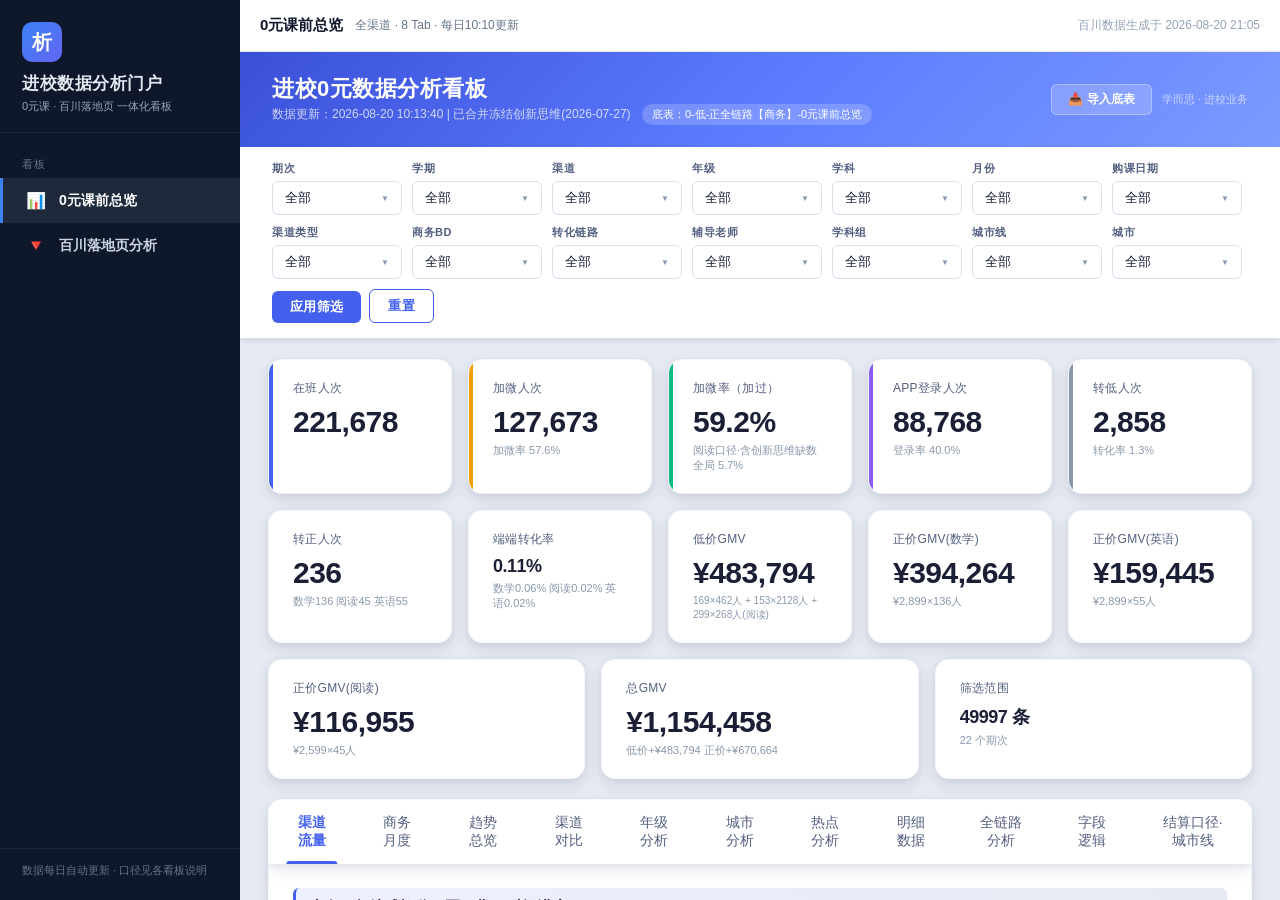
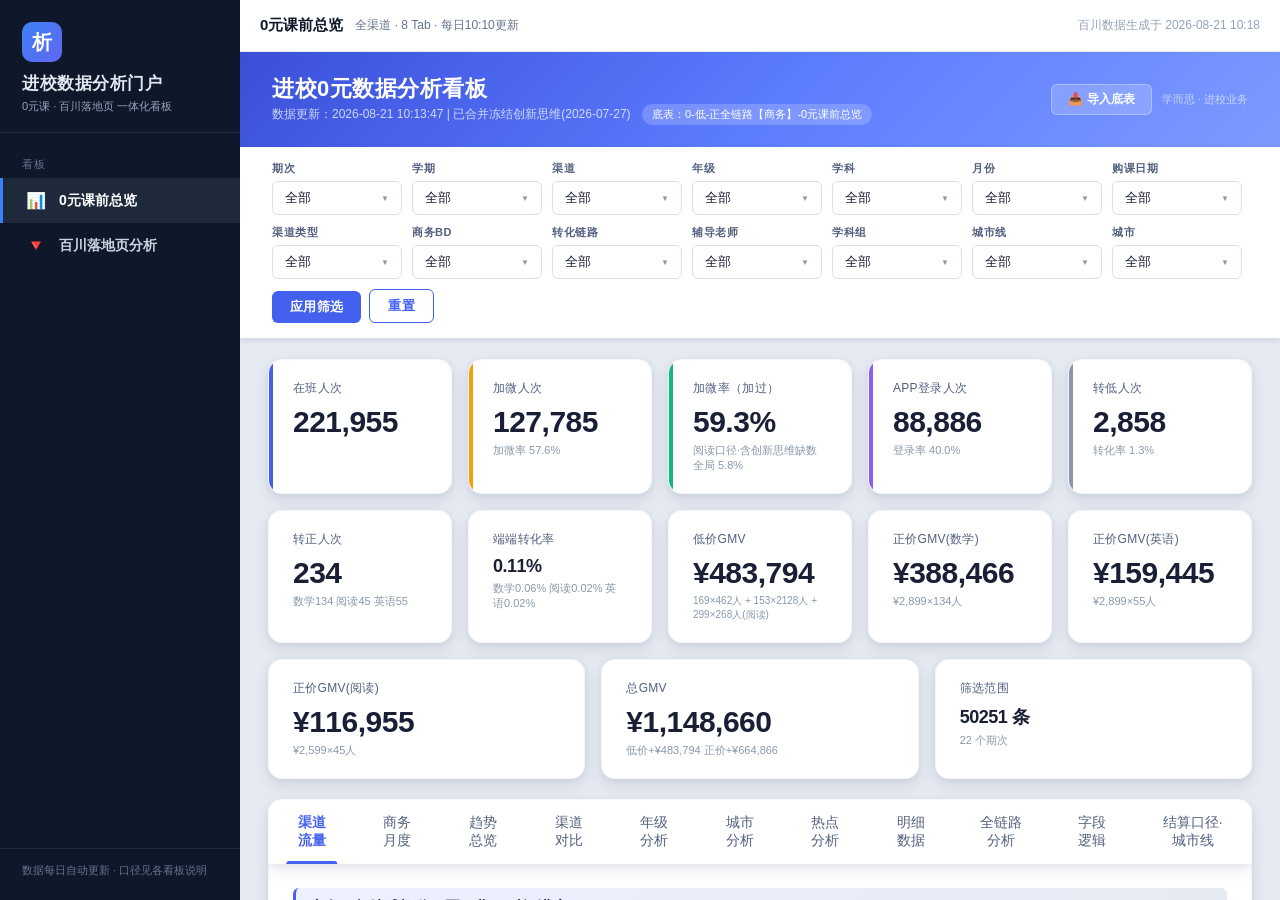
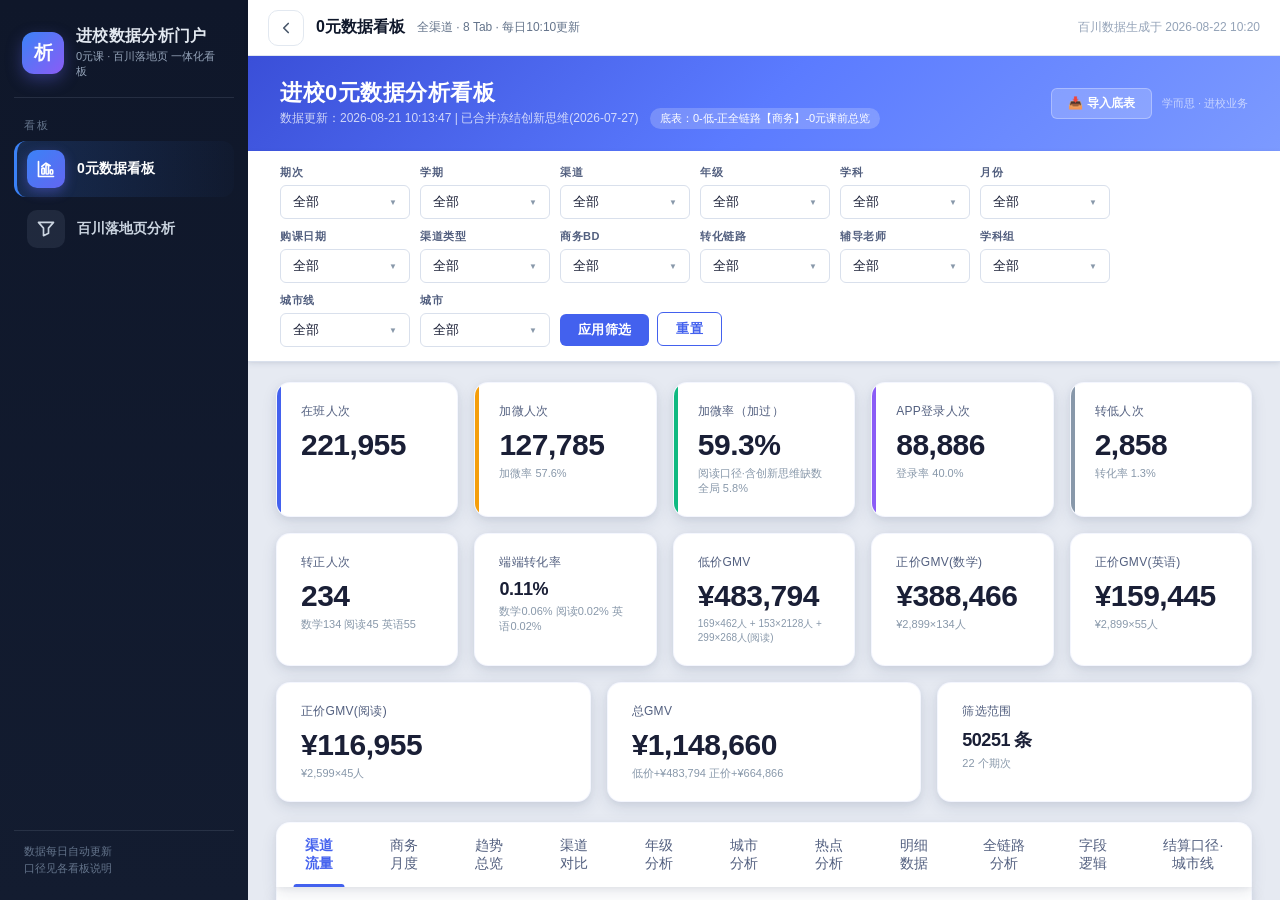
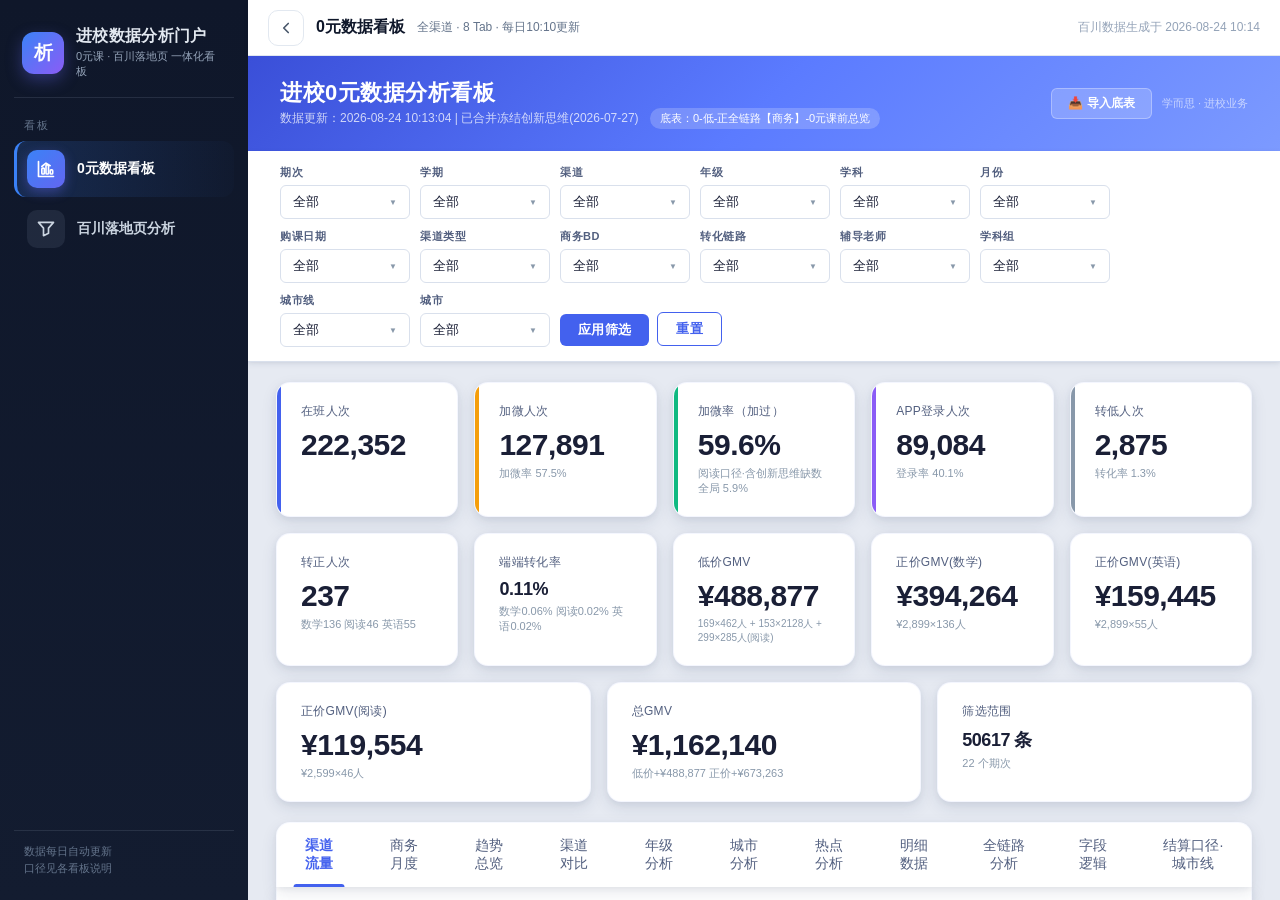
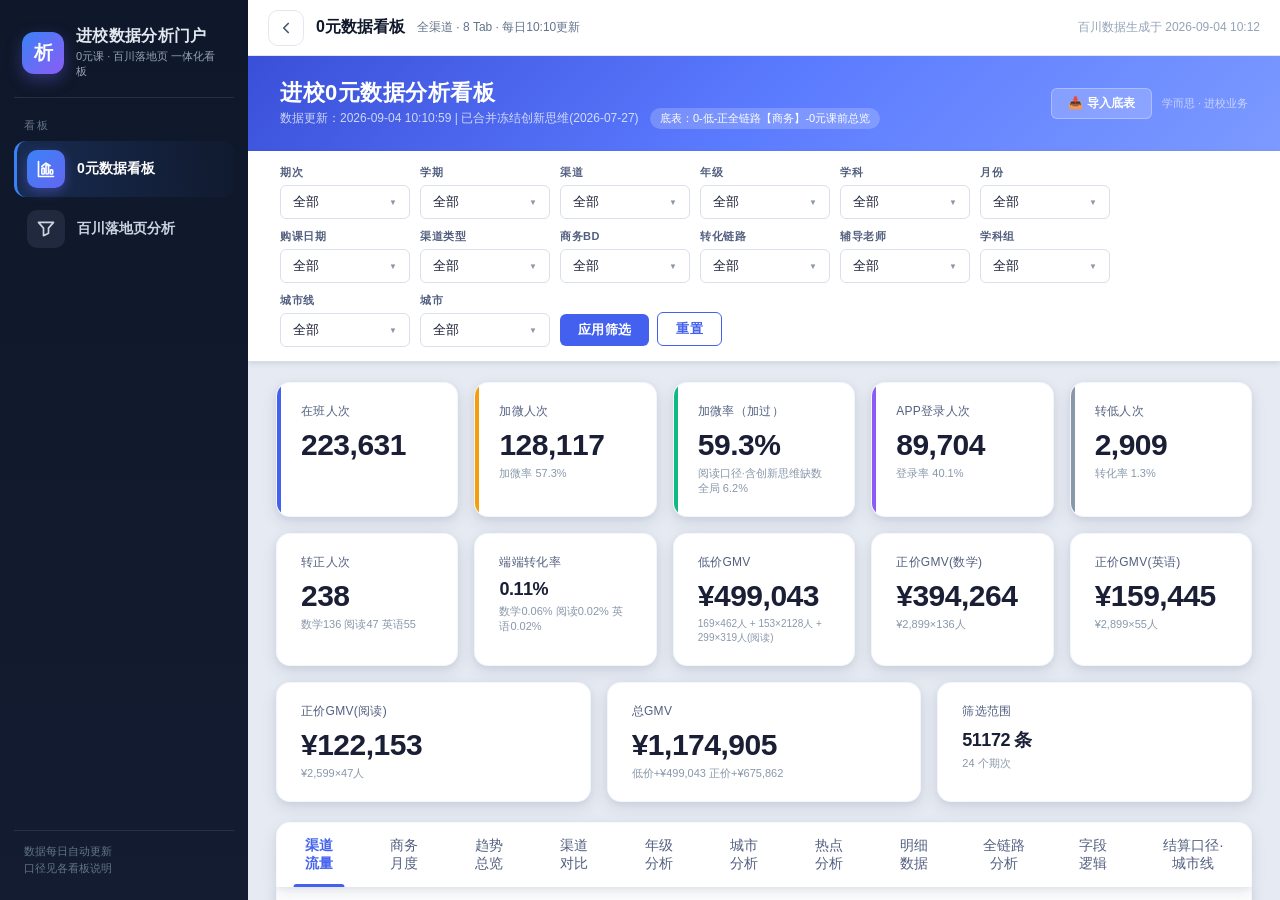
